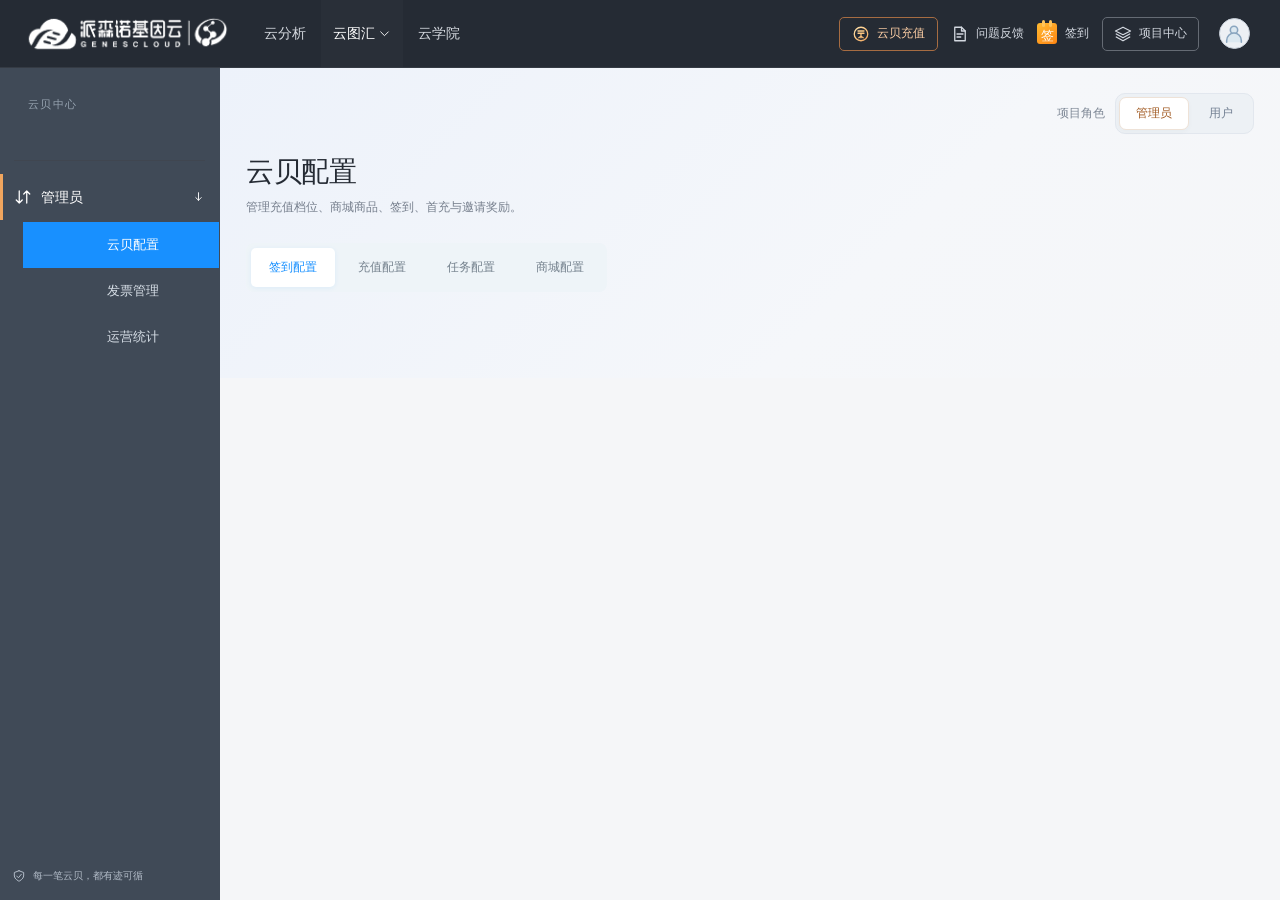
==== admin.html @ a784f413 "Fix global click runtime" ====
<!DOCTYPE html>
<html lang="zh-CN">
<head>
  <meta charset="UTF-8">
  <meta name="viewport" content="width=device-width, initial-scale=1.0">
  <meta name="theme-color" content="#404a56">
  <title>云贝中心 · 云图汇</title>
  <style>
    :root{--accent:#d96b24;--accent-dark:#b95317;--accent-soft:#fff0e2;--ink:#29333d;--muted:#7b8791;--line:#e6ebef;--bg:#f6f8fa;--gold:#c48a37;--radius:14px;font-family:"PingFang SC","Hiragino Sans GB","Microsoft YaHei",system-ui,sans-serif;color:var(--ink);font-synthesis:none;--brand:#168286;--brand-soft:#edf6f6;--success:#328365;--success-soft:#ecf7f0}
    *{box-sizing:border-box}body{margin:0;background:var(--bg);font-size:14px;line-height:1.6}button,input,select{font:inherit}button,a{-webkit-tap-highlight-color:transparent}button{cursor:pointer}button{color:inherit}button:disabled{cursor:not-allowed}a{color:inherit;text-decoration:none}button,input,select{outline-offset:4px}button:focus-visible,a:focus-visible{outline:3px solid #edab6c}h1,h2,h3,p{margin:0}button svg{flex-shrink:0}.icon{width:20px;height:20px;fill:none;stroke:currentColor;stroke-width:1.7;stroke-linecap:round;stroke-linejoin:round;flex-shrink:0}.symbols{position:absolute;width:0;height:0;overflow:hidden}.num{font-family:"Avenir Next","DIN Alternate",system-ui,sans-serif;font-variant-numeric:tabular-nums;letter-spacing:-.035em}
    .sidebar{width:218px;background:#fff;position:fixed;left:0;top:0;bottom:0;z-index:20;border-right:1px solid var(--line);display:flex;flex-direction:column;padding:27px 17px 18px}.brand{display:flex;align-items:center;gap:11px;padding:0 14px 29px}.brand-mark{width:34px;height:34px;display:grid;place-items:center;background:var(--brand);border-radius:10px;color:#fff}.brand-mark .icon{width:25px;height:25px;stroke-width:1.8}.brand-name{font-size:23px;font-weight:700;letter-spacing:1px;line-height:1.2}.brand-caption{font-family:"Avenir Next",sans-serif;font-size:9px;letter-spacing:2.5px;color:#85949c;display:block;margin-top:5px}.nav-label{font-size:11px;color:#9ca5ad;padding:9px 17px 12px;letter-spacing:1px}.nav{display:flex;flex-direction:column;gap:7px}.nav-item{display:flex;align-items:center;gap:12px;height:44px;padding:0 15px;border:0;border-radius:8px;width:100%;background:transparent;text-align:left;color:#73808a}.nav-item.active{background:#f0f3f5;color:#33424d;font-weight:650}.nav-item.active:after{content:"";width:5px;height:5px;border-radius:50%;background:#82969f;margin-left:auto}.nav-item:hover{background:#f5f7f9}.nav-divider{height:1px;background:var(--line);margin:23px 14px 17px}.side-foot{margin-top:auto}.side-promo{background:#f3f6f8;padding:18px 15px;border-radius:10px;margin-bottom:17px}.side-promo .icon{color:var(--brand);width:26px;height:26px;margin-bottom:7px}.side-promo strong{display:block;font-size:13px}.side-promo p{font-size:11px;color:var(--muted);margin:4px 0 13px}.side-promo button{width:100%;border:1px solid #dfe6eb;background:#fff;border-radius:6px;padding:6px;font-size:12px;color:#617582}.profile{display:flex;gap:10px;align-items:center;padding:9px}.avatar{display:grid;place-items:center;width:35px;height:35px;border-radius:50%;background:#edf3f5;font-size:14px;color:#66818c;font-weight:600}.profile-info{flex:1;line-height:1.5}.profile-info strong{display:block;font-weight:600;font-size:12px}.profile-info small{color:#9aa6ad;font-size:10px}.profile>.icon{width:15px;color:#9aa6ad}
    .main{margin-left:218px;min-width:0}.topbar{height:69px;background:#fff;border-bottom:1px solid var(--line);padding:0 35px;display:flex;align-items:center;justify-content:space-between;gap:15px}.breadcrumb{display:flex;align-items:center;gap:11px;color:#98a3ac;font-size:12px}.breadcrumb .icon{width:15px;height:15px}.breadcrumb strong{font-weight:500;color:#4b5e6b}.top-actions{display:flex;gap:23px;align-items:center}.top-link{display:flex;gap:6px;align-items:center;background:none;border:0;color:#7a8993;font-size:12px;padding:5px 0}.top-link .icon{width:16px;height:16px}.notice-btn{position:relative;display:grid;place-items:center;border:0;background:none;color:#8796a0;padding:3px}.notice-btn:after{content:"";width:5px;height:5px;background:#d8a35a;border-radius:50%;position:absolute;right:5px;top:3px}.mini-avatar{height:29px;width:29px}.mobile-menu{display:none}.content{max-width:1450px;margin:0 auto;padding:29px 36px 24px}.page-head{display:flex;align-items:center;justify-content:space-between;gap:20px;margin-bottom:24px}.page-head h1{font-size:26px;letter-spacing:-.7px;font-weight:650;margin-bottom:3px}.page-head p{color:var(--muted);font-size:12px}.subtle-btn{background:none;border:0;display:flex;align-items:center;gap:6px;color:#7e8e99;font-size:12px;padding:7px 0}.subtle-btn .icon{width:15px;height:15px}
    .overview{display:grid;grid-template-columns:1.64fr 1fr;gap:19px;margin-bottom:25px}.wallet{padding:24px 28px 19px;border-radius:var(--radius);background:linear-gradient(112deg,#fff3dd 0%,#ffdfb2 55%,#ffbd86 100%);position:relative;overflow:hidden;min-height:208px;border:1px solid #f4dbbf}.wallet-inner{position:relative;z-index:2}.wallet-label{display:flex;align-items:center;gap:7px;color:#a47345;font-size:12px}.wallet-label .icon{width:17px;height:17px;color:#bd843b}.wallet-label .demo-label{font-size:9px;color:#b98c5b;border:1px solid #eacaa2;padding:0 5px;border-radius:3px;margin-left:3px}.balance-row{display:flex;align-items:baseline;gap:9px;margin-top:6px;line-height:1.3}.balance-row strong{font-size:49px;font-weight:650;color:#79421f}.balance-row span{color:#a26e40;font-size:12px}.wallet-under{display:flex;align-items:center;gap:19px;margin-top:12px}.btn{border:1px solid #dfe5ea;border-radius:6px;background:#fff;padding:9px 17px;display:inline-flex;justify-content:center;align-items:center;gap:7px;line-height:1.4;font-size:12px;font-weight:500;transition:background .15s,border-color .15s,transform .15s}.btn:hover{background:#f5f8fa;border-color:#bccbd4}.btn.primary{color:#fff;background:linear-gradient(120deg,#ed923e,#de6b28);border-color:#df782e;box-shadow:0 3px 9px #dc76291a}.btn.primary:hover{background:linear-gradient(120deg,#e58531,#c95a1b);border-color:var(--accent-dark)}.btn .icon{width:14px;height:14px}.wallet-under .btn{padding:7px 14px;font-size:11px;border:1px solid #dfe5ea}.wallet-link{border:0;background:none;color:#a46e3c;font-size:11px;display:flex;align-items:center;gap:4px;padding:3px 0}.wallet-link .icon{width:12px;height:12px}.wallet-bottom{display:flex;align-items:center;gap:22px;margin-top:19px;font-size:10px;color:#ac845d}.wallet-bottom span{display:flex;gap:7px;align-items:center}.wallet-bottom b{font-size:12px;color:#8d6038;font-weight:500}.wallet-bottom .divider{height:10px;width:1px;background:#e8c49c}.wallet-art{position:absolute;right:12px;top:11px;width:245px;height:192px;pointer-events:none}.rights-card{background:#fff;border:1px solid var(--line);border-radius:var(--radius);padding:20px 23px}.panel-heading{display:flex;justify-content:space-between;align-items:center;gap:12px;margin-bottom:15px}.panel-heading h2{font-size:14px;font-weight:600}.panel-heading button{font-size:10px;color:var(--muted);border:0;background:none;display:flex;gap:3px;align-items:center}.panel-heading .icon{width:11px;height:11px}.storage-title{display:flex;align-items:center;gap:9px;margin-bottom:8px;font-size:11px;color:#748591}.storage-title>.icon{color:#7b9da9;width:17px;height:17px}.storage-title strong{font-family:"Avenir Next",system-ui,sans-serif;font-size:13px;font-weight:600;color:#4d6471;margin-left:auto}.storage-title strong span{color:#9cabb4;font-weight:400;font-size:11px}.progress{height:5px;background:#eef3f5;border-radius:3px;overflow:hidden}.progress div{height:100%;background:#85a9b8;border-radius:3px;transition:width .3s}.storage-note{font-size:10px;color:#8b9ba5;margin-top:6px}.rights-bottom{border-top:1px solid var(--line);display:flex;align-items:center;gap:9px;padding-top:13px;margin-top:15px}.rights-icon{width:30px;height:30px;border-radius:7px;background:#eff4f6;color:#7294a3;display:grid;place-items:center}.rights-icon .icon{width:17px;height:17px}.rights-bottom strong{font-size:11px;font-weight:500;display:block}.rights-bottom small{color:#8599a3;font-size:9px;display:block}.tag{display:inline-flex;align-items:center;gap:4px;color:var(--success);font-size:10px;border-radius:4px;background:var(--success-soft);padding:3px 7px;white-space:nowrap}.rights-bottom .tag{margin-left:auto;background:var(--success-soft);color:var(--success)}
    .tabs{display:flex;gap:32px;border-bottom:1px solid #e0e7ec;align-items:center;margin-bottom:22px}.tab{position:relative;display:flex;align-items:center;gap:7px;background:none;border:0;padding:0 1px 14px;font-size:14px;color:#7b8b97;white-space:nowrap}.tab.active{color:#357a8c;font-weight:600}.tab.active:after{content:"";position:absolute;bottom:-1px;height:3px;border-radius:2px;background:#357a8c;left:0;right:0}.tab-count{border-radius:4px;background:#eaf0f3;color:#8599a5;padding:0 5px;font-size:9px}.tab.active .tab-count{background:#e8f2f6;color:#357a8c}.tab-aside{margin-left:auto;font-size:10px;color:#95a4ad;display:flex;align-items:center;gap:5px;padding-bottom:14px;white-space:nowrap}.tab-aside .icon{width:12px;height:12px}.page-panel[hidden]{display:none}.toolbar{display:flex;justify-content:space-between;gap:16px;align-items:center;margin-bottom:19px}.categories{display:flex;gap:7px;flex-wrap:wrap}.category{border:1px solid transparent;border-radius:5px;background:none;padding:5px 12px;color:#7c8c96;font-size:11px;white-space:nowrap}.category.active{background:#eaf1f5;color:#557585;font-weight:600}.category:hover{background:#f0f4f7}.search{position:relative;display:flex;align-items:center}.search .icon{position:absolute;left:10px;width:14px;height:14px;color:#9caab3}.search input{width:192px;background:#fff;border:1px solid var(--line);border-radius:6px;padding:7px 10px 7px 32px;font-size:11px;color:var(--ink);outline-color:#9bbbc9}.search input::placeholder{color:#a6b3bc}.shop-heading{display:flex;align-items:center;gap:9px;margin-bottom:15px}.shop-heading h2{font-size:15px;font-weight:600}.shop-heading span{font-size:10px;color:#97a5ad}.shop-heading .sort{margin-left:auto;border:0;background:none;color:#8b9da8;display:flex;align-items:center;gap:5px;font-size:10px;padding:3px 0}.sort .icon{width:13px;height:13px}.product-grid{display:grid;grid-template-columns:repeat(3,minmax(0,1fr));gap:18px}.product-card{border:1px solid #e1e8ed;background:#fff;border-radius:11px;overflow:hidden;transition:border-color .2s,box-shadow .2s,transform .2s}.product-card:hover{border-color:#c6d5de;box-shadow:0 9px 24px #35516b0d;transform:translateY(-3px)}.product-art{height:128px;position:relative;overflow:hidden;display:grid;place-items:center}.product-art>svg{width:100%;height:100%}.product-badge{position:absolute;top:11px;left:13px;font-size:9px;background:#ffffffd9;padding:2px 7px;border-radius:4px;color:#819890;z-index:1;backdrop-filter:blur(5px)}.product-badge.gold{color:#b7802f;background:#fff8e9}.product-body{padding:16px 18px 17px}.product-body h3{font-size:14px;font-weight:600;letter-spacing:.1px;display:flex;align-items:center;gap:6px}.product-body h3 small{font-size:8px;font-weight:500;background:#f0edf8;color:#8e7ba9;padding:1px 4px;border-radius:3px}.product-desc{font-size:11px;color:#80909b;margin-top:5px;white-space:nowrap}.product-meta{display:flex;gap:7px;align-items:center;font-size:9px;color:#91a0aa;margin-top:12px}.product-meta .icon{width:11px;height:11px}.product-meta i{height:9px;width:1px;background:#e2e8ed;margin:0 2px}.product-footer{display:flex;align-items:center;justify-content:space-between;border-top:1px solid #edf1f4;margin-top:14px;padding-top:13px;gap:7px}.price{display:flex;align-items:baseline;gap:5px;color:#3b5363}.price strong{font-size:23px;font-weight:600;line-height:1}.price span{font-size:10px}.exchange-btn{color:#4d7184;background:#f1f6f9;border:1px solid #dee8ee;border-radius:5px;padding:6px 12px;font-size:11px;white-space:nowrap}.exchange-btn:hover{background:linear-gradient(120deg,#ed923e,#de6b28);color:#fff;border-color:var(--accent)}.exchange-btn:disabled{color:#a2afb8;background:#f3f5f7;border-color:#e4e9ee}.no-results{text-align:center;border:1px dashed #d8e3eb;background:#fff;border-radius:12px;padding:45px;color:#8195a3;grid-column:1/-1;font-size:13px}.no-results .icon{width:36px;height:36px;margin-bottom:8px;color:#a3bac7}.no-results p{font-size:11px;margin-top:4px}
    .bundle{display:flex;align-items:center;gap:17px;background:#f0f4f7;border:1px solid #e0e8ef;border-radius:10px;padding:17px 21px;margin-top:20px}.bundle-icon{background:#f8fafc;border:1px solid #dbe5ee;display:grid;place-items:center;width:42px;height:42px;border-radius:10px;color:#8ca2b6;flex-shrink:0}.bundle-icon .icon{width:24px;height:24px}.bundle-copy{flex:1}.bundle h3{font-size:12px;font-weight:600;color:#557083}.bundle p{font-size:10px;color:#889bab;margin-top:4px}.bundle-cost{font-size:19px;color:#526d81;font-weight:600;white-space:nowrap}.bundle-cost small{font-size:10px;font-weight:400;margin-left:4px}.bundle .btn{background:#fff;border-color:#d8e3eb;color:#648196;font-size:10px;padding:7px 12px;border:1px solid #dfe5ea}.footer{display:flex;align-items:center;justify-content:center;gap:18px;font-size:9px;color:#9daab3;padding-top:24px}.footer span{display:flex;align-items:center;gap:4px}.footer .icon{width:11px;height:11px}.footer button{border:0;background:none;font-size:9px;color:#92a3ae;padding:0}.footer i{height:8px;width:1px;background:#dce5eb}
    .list-card{border:1px solid var(--line);background:#fff;border-radius:11px;overflow:hidden}.list-head{padding:19px 21px;display:flex;align-items:center;gap:12px;border-bottom:1px solid var(--line)}.list-head h2{font-size:14px;font-weight:600}.list-head small{color:#8da0ac;font-size:11px}.list-head .btn{margin-left:auto;padding:6px 11px;font-size:11px;border:1px solid #dfe5ea}.list-tools{display:flex;justify-content:space-between;align-items:center;gap:12px;margin-bottom:18px}.select{appearance:auto;border:1px solid var(--line);border-radius:6px;padding:7px 27px 7px 11px;background:#fff;color:#728b9b;font-size:12px}.table-wrap{overflow-x:auto}table{border-collapse:collapse;width:100%;font-size:12px;white-space:nowrap}th{text-align:left;background:#f8fafc;color:#8b9eab;font-weight:400;font-size:11px;padding:12px 20px}td{padding:18px 20px;border-top:1px solid #eef2f5;color:#758a9b}.order-cell{display:flex;align-items:center;gap:11px}.order-mini{width:37px;height:37px;border-radius:8px;background:#f0f5f8;color:#7b99ae;display:grid;place-items:center}.order-mini .icon{width:21px;height:21px}.order-name{font-size:12px;font-weight:500;color:#465e70}.order-id{font-size:9px;color:#9cabb8;margin-top:3px;font-family:system-ui,sans-serif;letter-spacing:.2px}.table-action{border:0;background:none;color:#3e7f9b;font-size:11px;padding:4px 0;margin-right:13px}.table-action:last-child{margin-right:0}.table-action:hover{text-decoration:underline}.table-action:disabled{color:#a6b4be;cursor:default;text-decoration:none}.subtext{display:block;font-size:10px;color:#98a9b6;margin-top:4px}.tag.pending{background:#fff6e6;color:#b79146}.positive{color:#4c9276}.negative{color:#b0835f}.pagination{display:flex;justify-content:space-between;align-items:center;padding:15px 20px;border-top:1px solid var(--line);font-size:10px;color:#9aabb8}.page-number{display:grid;place-items:center;width:25px;height:25px;background:#edf3f7;color:#62849c;border-radius:4px}.info-line{display:flex;align-items:flex-start;gap:7px;color:#8b9ba7;font-size:11px;margin-top:16px}.info-line .icon{width:14px;height:14px;margin-top:2px}.invoice-banner{display:flex;gap:14px;align-items:center;background:#f0f5fa;border:1px solid #e0e9f2;border-radius:10px;padding:19px 22px;margin-bottom:20px}.invoice-banner>.icon{height:31px;width:31px;color:#789ab5}.invoice-banner h2{font-size:14px;font-weight:600}.invoice-banner p{font-size:11px;color:#849bb0;margin-top:3px}.invoice-banner .btn{margin-left:auto;flex-shrink:0;border:1px solid #dfe5ea}.check-cell{width:20px;padding-right:0}input[type="checkbox"]{accent-color:#3f8798;width:14px;height:14px;vertical-align:middle}.invoice-summary{display:flex;align-items:center;gap:13px;border-top:1px solid var(--line);background:#fbfcfd;padding:16px 20px;font-size:11px;color:#8499ab}.invoice-summary b{color:#405c74;font-size:21px;font-weight:600}.invoice-summary .btn{margin-left:auto;border:1px solid #dfe5ea}.btn:disabled{background:#f1f4f6!important;border-color:#e1e7eb!important;color:#a0acb4!important}.records-summary{display:grid;grid-template-columns:repeat(3,1fr);gap:17px;margin-bottom:20px}.record-stat{padding:18px 22px;border:1px solid var(--line);border-radius:10px;background:#fff}.record-stat span{font-size:11px;color:#879cae}.record-stat strong{display:block;font-size:26px;font-weight:600;color:#4e6b82;margin-top:5px}
    .overlay{position:fixed;inset:0;z-index:100;background:#24374755;backdrop-filter:blur(4px);display:flex;align-items:center;justify-content:center;padding:20px}.overlay[hidden]{display:none}.modal{width:490px;max-width:100%;max-height:calc(100dvh - 40px);overflow-y:auto;background:#fff;border-radius:16px;box-shadow:0 22px 90px #1c334833;animation:rise .18s ease-out}.modal-top{padding:23px 25px 0;display:flex;justify-content:space-between;align-items:center;gap:12px}.modal-top h2{font-size:18px;font-weight:600}.close-btn{display:grid;place-items:center;width:27px;height:27px;border-radius:6px;border:0;background:#f2f5f7;color:#8c9eab}.close-btn .icon{width:17px;height:17px}.modal-content{padding:20px 25px 24px}.modal-intro{font-size:12px;color:#8296a7;margin-bottom:18px}.exchange-preview{background:#f4f7fa;border:1px solid #e5ecf2;border-radius:9px;padding:17px;display:flex;gap:13px;align-items:center;margin-bottom:17px}.exchange-preview>.icon{width:31px;height:31px;color:#799cb6}.exchange-preview h3{font-size:14px;font-weight:600}.exchange-preview p{font-size:11px;color:#8ca1b2;margin-top:5px}.detail-line{display:flex;justify-content:space-between;align-items:center;padding:9px 0;gap:15px;font-size:12px;color:#8298aa}.detail-line strong{font-size:13px;color:#4f6a81;font-weight:500;text-align:right}.detail-line .price{font-size:22px;font-weight:600;color:#3b5363}.detail-line.total{border-top:1px solid var(--line);margin-top:8px;padding-top:15px}.modal-note{display:flex;align-items:flex-start;gap:7px;border-radius:7px;padding:11px 12px;background:#fff8eb;color:#a16f29;font-size:10px;margin-top:15px;line-height:1.8;border:1px solid #f2dfbc}.modal-note .icon{width:14px;height:14px;margin-top:2px}.modal-actions{display:flex;justify-content:flex-end;gap:10px;margin-top:24px}.modal-actions .btn{min-width:88px;border:1px solid #dfe5ea}.modal-error{font-size:11px;color:#c24e4e;background:#fff2f0;padding:9px 12px;border-radius:6px;margin-top:14px}.modal-error[hidden]{display:none}.success-icon{display:grid;place-items:center;width:58px;height:58px;border-radius:50%;background:var(--success-soft);margin:4px auto 15px;color:var(--success)}.success-icon .icon{width:29px;height:29px;stroke-width:2}.success-title{text-align:center;font-size:21px!important;font-weight:600}.success-desc{text-align:center;color:#8aa0b0;font-size:12px;margin-top:8px;margin-bottom:23px}.modal-links{display:flex;gap:9px;justify-content:center}.field{display:flex;flex-direction:column;gap:7px;margin-bottom:16px}.field label{font-size:12px;color:#526777}.field label span{color:#df883d}.field input,.field select{padding:10px 12px;border:1px solid #dbe3e9;border-radius:6px;background:#fff;font-size:12px;color:#3a5264;width:100%;outline-color:#8caebf}.field input::placeholder{color:#aab8c3}.field small{font-size:10px;color:#90a0ae}.radio-group{display:flex;gap:11px;margin-bottom:18px}.radio-btn{background:#fff;border:1px solid #dce5ec;border-radius:6px;flex:1;padding:9px;text-align:center;font-size:12px;color:#839bab}.radio-btn.selected{background:#eef5f9;border-color:#9cbccd;color:#4e7d97}.form-row{display:grid;grid-template-columns:1fr 1fr;gap:15px}.rule{margin-bottom:18px}.rule h3{font-size:13px;font-weight:600;margin-bottom:5px}.rule p{font-size:12px;color:#8097a8;line-height:1.9}.rule:last-child{margin-bottom:0}.toast{position:fixed;top:23px;left:calc(50% + 95px);transform:translateX(-50%);z-index:200;display:flex;align-items:center;gap:8px;color:var(--success);background:#fff;border:1px solid #d3e9db;box-shadow:0 7px 26px #274f3916;border-radius:8px;padding:11px 20px;font-size:12px;max-width:calc(100vw - 30px)}.toast[hidden]{display:none}.toast .icon{width:17px;height:17px;flex-shrink:0}.privacy-note{font-size:10px;color:#96a6b5;line-height:1.8;margin-top:12px}.modal-body-open{overflow:hidden}@keyframes rise{from{opacity:0;transform:translateY(8px)}to{opacity:1;transform:translateY(0)}}
    @media(min-width:1550px){.content{padding-top:35px}.overview{margin-bottom:30px}.wallet{min-height:222px;padding:27px 32px}.wallet-art{right:30px;top:17px}.product-art{height:145px}.product-body{padding:20px 22px}.product-desc{margin-top:7px;color:#80909b}.product-meta{margin-top:16px;color:#91a0aa}.product-footer{margin-top:17px;padding-top:16px;border-top:1px solid #edf1f4}.product-grid{gap:22px}.rights-card{padding:24px 26px}.rights-bottom{margin-top:20px;padding-top:18px}}
    @media(max-width:1180px){.sidebar{width:190px;padding-left:12px;padding-right:12px}.brand{padding-left:11px;gap:8px}.brand-name{font-size:21px}.main{margin-left:190px}.content{padding:25px}.topbar{padding:0 25px}.wallet-art{width:195px;right:-5px;opacity:.75}.wallet{padding-left:23px}.wallet-bottom{gap:11px}.overview{grid-template-columns:1.45fr 1fr;gap:15px}.product-body{padding:14px}.product-desc{font-size:10px;color:#80909b}.product-grid{gap:13px}.product-footer{gap:5px;border-top:1px solid #edf1f4}.exchange-btn{padding:6px 9px;color:#4d7184;background:#f1f6f9;border:1px solid #dee8ee}.tab-aside{display:none;color:#95a4ad}.categories{gap:2px}.category{padding:5px 9px;color:#7c8c96}.search input{width:165px;outline-color:#9bbbc9}.rights-card{padding:20px}.toast{left:calc(50% + 90px);color:var(--success);border:1px solid #d3e9db;box-shadow:0 7px 26px #274f3916}}
    @media(max-width:960px){.sidebar{width:76px;padding:26px 10px 15px}.brand{padding:0 10px 29px}.brand>div:last-child,.nav-label,.nav-item span,.nav-item.active:after,.nav-divider,.side-promo,.profile-info,.profile>.icon{display:none;color:#9aa6ad}.nav{gap:12px}.nav-item{justify-content:center;padding:0;color:#73808a}.nav-item .icon{width:22px;height:22px}.profile{justify-content:center;padding:5px}.main{margin-left:76px}.overview{grid-template-columns:1.35fr 1fr}.wallet-art{width:185px;right:-30px;opacity:.6}.wallet-bottom{font-size:9px}.wallet-bottom b{font-size:11px}.top-actions{gap:17px}.product-grid{gap:13px}.product-body h3{font-size:13px}.product-desc{white-space:normal;min-height:32px;line-height:1.7;color:#80909b}.product-art{height:115px}.product-meta{font-size:8px;gap:4px;color:#91a0aa}.exchange-btn{font-size:10px;padding:6px 8px;color:#4d7184;background:#f1f6f9;border:1px solid #dee8ee}.price strong{font-size:21px}.bundle{gap:12px;padding:15px;background:#f0f4f7;border:1px solid #e0e8ef}.bundle-cost{font-size:17px;color:#526d81}.toast{left:calc(50% + 35px);color:var(--success);border:1px solid #d3e9db;box-shadow:0 7px 26px #274f3916}}
    @media(max-width:760px){.content{padding:22px 20px}.topbar{height:59px;padding:0 20px}.top-actions .top-link{display:none;color:#7a8993}.page-head h1{font-size:23px}.page-head{margin-bottom:19px}.overview{grid-template-columns:1fr}.wallet{min-height:206px}.wallet-art{right:5px;opacity:1;width:245px}.rights-card{display:none}.product-grid{grid-template-columns:repeat(2,minmax(0,1fr));gap:14px}.product-body{padding:15px}.product-desc{font-size:10px;min-height:auto;color:#80909b}.product-art{height:119px}.product-meta{font-size:9px;gap:6px;color:#91a0aa}.exchange-btn{font-size:11px;color:#4d7184;background:#f1f6f9;border:1px solid #dee8ee}.tabs{gap:23px;margin-bottom:18px;border-bottom:1px solid #e0e7ec}.tab{font-size:12px;padding-bottom:12px;color:#7b8b97}.toolbar{flex-wrap:wrap;gap:13px}.categories{order:1;flex-basis:100%;gap:5px}.search{margin-left:auto}.search input{width:177px;outline-color:#9bbbc9}.toolbar .search{display:none}.category{font-size:10px;padding:5px 10px;color:#7c8c96}.bundle-copy p{max-width:230px}.bundle-cost{display:none;color:#526d81}.bundle .btn{font-size:10px;border:1px solid #dfe5ea;background:#fff;border-color:#d8e3eb;color:#648196}.footer{gap:9px;font-size:8px;color:#9daab3}.record-stat{padding:15px}.record-stat strong{font-size:22px;color:#4e6b82}.list-head{padding:17px}.invoice-banner{padding:17px;background:#f0f5fa;border:1px solid #e0e9f2}.invoice-banner p{max-width:290px;color:#849bb0}.invoice-banner .btn{font-size:10px;padding:7px;border:1px solid #dfe5ea}.list-tools{flex-wrap:wrap}.table-wrap table{min-width:640px}}
    @media(max-width:520px){.sidebar{display:none}.main{margin-left:0}.mobile-menu{display:grid}.topbar{height:54px;padding:0 17px}.breadcrumb{gap:8px;font-size:11px;color:#98a3ac}.top-actions{gap:13px}.content{padding:22px 16px}.page-head h1{font-size:24px}.page-head p{font-size:11px}.subtle-btn{font-size:10px;color:#7e8e99}.overview{margin-bottom:23px}.wallet{padding:22px 23px 18px;min-height:205px}.wallet-art{width:195px;right:-13px;top:25px}.balance-row strong{font-size:47px}.wallet-bottom{font-size:9px;gap:17px}.wallet-bottom b{font-size:11px}.tabs{gap:24px;overflow-x:auto;border-bottom:1px solid #e0e7ec}.tab{font-size:12px;flex-shrink:0;color:#7b8b97}.tab-count{font-size:8px;background:#eaf0f3;color:#8599a5}.category{padding:5px 9px;color:#7c8c96}.categories{gap:3px}.toolbar{margin-bottom:17px}.shop-heading h2{font-size:14px}.shop-heading span{font-size:9px;color:#97a5ad}.product-grid{gap:11px}.product-art{height:103px}.product-badge{top:8px;left:9px;font-size:8px;padding:1px 5px;color:#819890}.product-body{padding:12px}.product-body h3{font-size:12px}.product-body h3 small{display:none;background:#f0edf8;color:#8e7ba9}.product-desc{font-size:9px;min-height:31px;line-height:1.7;margin-top:5px;color:#80909b}.product-meta{font-size:8px;gap:4px;margin-top:10px;color:#91a0aa}.product-meta .icon{width:10px;height:10px}.product-footer{flex-wrap:wrap;padding-top:11px;margin-top:11px;gap:10px;border-top:1px solid #edf1f4}.price strong{font-size:22px}.price span{font-size:9px}.exchange-btn{font-size:10px;padding:5px 8px;width:100%;color:#4d7184;background:#f1f6f9;border:1px solid #dee8ee}.bundle{padding:14px;gap:10px;flex-wrap:wrap;background:#f0f4f7;border:1px solid #e0e8ef}.bundle-icon{width:34px;height:34px;border-radius:8px;background:#f8fafc;border:1px solid #dbe5ee;color:#8ca2b6}.bundle-icon .icon{width:20px;height:20px}.bundle h3{font-size:11px;color:#557083}.bundle p{font-size:9px;color:#889bab}.bundle .btn{margin-left:auto;padding:6px 9px;border:1px solid #dfe5ea;background:#fff;border-color:#d8e3eb;color:#648196}.bundle-copy{min-width:180px}.bundle .btn{display:none;border:1px solid #dfe5ea;background:#fff;border-color:#d8e3eb;color:#648196}.footer{flex-wrap:wrap;gap:10px;line-height:1.2;padding:22px 0 5px;color:#9daab3}.footer span:first-child{flex-basis:100%;justify-content:center}.toast{left:50%;top:14px;min-width:230px;font-size:11px;color:var(--success);border:1px solid #d3e9db;box-shadow:0 7px 26px #274f3916}.records-summary{gap:8px}.record-stat{padding:13px 11px}.record-stat span{font-size:9px;color:#879cae}.record-stat strong{font-size:22px;color:#4e6b82}.list-head h2{font-size:13px}.list-head small{font-size:9px;color:#8da0ac}.list-head{padding:15px 13px;gap:7px}.list-head .btn{padding:5px 8px;font-size:9px;border:1px solid #dfe5ea}.info-line{font-size:10px;color:#8b9ba7}.invoice-banner{gap:10px;padding:15px;background:#f0f5fa;border:1px solid #e0e9f2}.invoice-banner>.icon{width:25px;color:#789ab5}.invoice-banner h2{font-size:12px}.invoice-banner p{font-size:9px;color:#849bb0}.invoice-banner .btn{display:none;border:1px solid #dfe5ea}.invoice-summary{gap:8px;font-size:10px;padding:14px 12px;background:#fbfcfd;color:#8499ab}.invoice-summary b{font-size:19px;color:#405c74}.invoice-summary .btn{padding:7px 10px;font-size:11px;border:1px solid #dfe5ea}.overlay{padding:13px;background:#24374755}.modal{max-height:calc(100dvh - 26px);box-shadow:0 22px 90px #1c334833}.modal-content{padding:18px 20px 22px}.modal-top{padding:21px 20px 0}.form-row{gap:10px}.modal-note{font-size:9px;background:#fff8eb;color:#a16f29;border:1px solid #f2dfbc}.list-tools .search input{width:155px;outline-color:#9bbbc9}}
    .checkin-bonus{font-family:"Avenir Next",system-ui,sans-serif;font-size:10px;font-weight:600;background:#ffffff30;border:1px solid #ffffff40;line-height:1.3;padding:1px 5px;border-radius:4px;margin-left:3px}.wallet-under .btn:disabled{background:#f1f4f6!important;border-color:#e1e7eb!important;color:#a0acb4!important;box-shadow:none}.wallet-checkin-hint{font-size:10px}
    [hidden]{display:none!important}
    @media(prefers-reduced-motion:reduce){*,*:before,*:after{animation:none!important;transition:none!important;scroll-behavior:auto!important}}
  
    .tag.neutral{background:#f0f3f5;color:#8b9ba8}.record-stat strong.positive{color:var(--success)}.wallet-week-link{border:0;background:none;display:flex;align-items:center;gap:4px;padding:0;font-size:10px;color:#a77849;text-align:left}.wallet-week-link .icon{width:11px;height:11px}.wallet-week-link:hover{text-decoration:underline}.wallet-under .btn.is-signed{background:#fff4e4!important;border-color:#e9ceac!important;color:#ab8051!important;box-shadow:none}
    .modal.checkin-modal{width:810px}.checkin-modal .modal-top{padding:26px 30px 0}.checkin-modal .modal-content{padding:18px 30px 28px}.checkin-intro{display:flex;justify-content:space-between;gap:12px;align-items:center;margin-bottom:20px}.checkin-intro p{font-size:12px;color:#8192a0}.checkin-period{font-size:10px;color:#8297a6;background:#f3f6f8;border-radius:20px;padding:4px 10px;white-space:nowrap}.checkin-summary{display:grid;grid-template-columns:1.2fr 1fr 1fr;gap:12px;margin-bottom:25px}.checkin-stat{background:#f7f9fb;border:1px solid #edf1f5;border-radius:10px;padding:16px 18px}.checkin-stat>span{display:block;font-size:11px;color:#8496a5}.checkin-stat strong{font-size:27px;font-weight:600;color:#3a5163;display:flex;align-items:baseline;gap:5px;margin-top:5px;line-height:1.3}.checkin-stat small{font-size:11px;font-weight:400;color:#94a4b0;letter-spacing:0;white-space:nowrap}.checkin-stat.reward strong{color:#de8132}.checkin-stat.reward{background:#fffbf3;border-color:#f5e9d4}.checkin-track-head{display:flex;justify-content:space-between;align-items:center;gap:8px;margin-bottom:14px}.checkin-track-head strong{font-size:12px;font-weight:500;color:#5a7181}.checkin-track-head>span{font-size:10px;color:#9aa7b1}.checkin-days{display:grid;grid-template-columns:repeat(5,minmax(0,1fr));gap:9px;margin-bottom:23px}.checkin-day{text-align:center;padding:13px 2px 10px;position:relative;border-radius:11px;background:#fafbfc;border:1px solid #edf1f4}.checkin-day .day-amount{display:block;color:#8c9baa;font-size:17px;font-weight:600;margin-bottom:7px;line-height:1.2}.checkin-day .day-label{display:block;font-size:10px;color:#8194a2;margin-top:7px}.checkin-day .day-state{display:block;min-height:16px;font-size:9px;color:#a3afba;margin-top:3px}.checkin-day .day-coin{width:45px;height:45px;margin:0 auto;border-radius:50%;display:grid;place-items:center;background:linear-gradient(140deg,#fff8de,#f7db99);border:2px solid #fae3a7;box-shadow:inset 0 0 0 3px #fff0c2;color:#c79d45}.day-coin .icon{width:24px;height:24px;stroke-width:1.6}.checkin-day.milestone .day-amount{color:#d98b37}.checkin-day.current{border-color:#efbd79;background:#fff8ed;box-shadow:0 3px 9px #c98c3e0c}.checkin-day.current .day-state{color:#c58a3a}.checkin-day.current .day-amount{color:#d97e26}.checkin-day.done{background:#f8faf9;border-color:#e4ece7}.checkin-day.done .day-coin{background:#f2f4ee;border-color:#e2e6d7;box-shadow:inset 0 0 0 3px #f9faf4;color:#8eac91}.checkin-day.done .day-amount{color:#a2b3a7}.checkin-day.done .day-state{color:#679979}.checkin-day.done .day-label{color:#8a9e91}.checkin-success{display:flex;align-items:center;gap:9px;padding:11px 14px;background:#eff8f2;border:1px solid #dbebdf;border-radius:8px;color:#4b8761;font-size:12px;margin-bottom:18px}.checkin-success .icon{width:17px;height:17px}.checkin-success strong{font-weight:600}.checkin-bottom{display:flex;align-items:center;gap:22px;margin-bottom:18px}.checkin-progress{flex:1}.checkin-progress-label{display:flex;justify-content:space-between;gap:9px;font-size:10px;color:#8b9eaa;margin-bottom:7px}.checkin-progress-label strong{color:#5f7d8d;font-weight:500}.checkin-progress .progress{height:5px}.checkin-progress .progress>div{background:#9bb5c3}.checkin-bottom .btn{min-width:170px;padding:11px 16px}.checkin-rules{border-top:1px solid #edf1f4;padding-top:15px;display:flex;gap:8px;align-items:flex-start;font-size:10px;color:#94a4b0;line-height:1.9}.checkin-rules>.icon{width:14px;height:14px;margin-top:2px;color:#b5c1ca}.checkin-rules b{color:#738a9b;font-weight:500}.checkin-milestone-note{font-size:9px;color:#bb914d;margin-top:5px}
    @media(max-width:620px){.checkin-modal .modal-top{padding:22px 20px 0}.checkin-modal .modal-content{padding:16px 17px 22px}.checkin-intro{gap:6px;align-items:flex-start}.checkin-intro p{font-size:11px;max-width:180px}.checkin-period{font-size:9px;padding:4px 7px}.checkin-summary{gap:8px;margin-bottom:20px}.checkin-stat{padding:12px 10px}.checkin-stat>span{font-size:9px}.checkin-stat strong{font-size:23px}.checkin-stat small{font-size:9px}.checkin-stat:last-child small{display:none}.checkin-days{gap:4px;margin-bottom:19px}.checkin-day{padding:11px 0 8px;border-radius:7px}.checkin-day .day-amount{font-size:14px;margin-bottom:8px}.checkin-day .day-coin{width:31px;height:31px;border-width:1px;box-shadow:inset 0 0 0 2px #fff0c2}.day-coin .icon{width:18px;height:18px}.checkin-day .day-label{font-size:8px}.checkin-day .day-state{font-size:7px}.checkin-track-head strong{font-size:11px}.checkin-track-head>span{font-size:9px}.checkin-bottom{flex-direction:column;gap:14px;align-items:stretch}.checkin-progress-label{font-size:10px}.checkin-bottom .btn{width:100%}.checkin-rules{font-size:9px}.checkin-success{font-size:11px;padding:10px}.wallet-week-link{font-size:9px}}

    /* Readable controls, clear outcomes and complete mobile flows. */
    :root{--muted:#617381}
    .nav-label{color:#72818c}.nav-item{color:#5b6d7a}.brand-caption{color:#667e8b}.profile-info small{font-size:11px;color:#687e8b}
    .notice-btn:after{display:none}.top-link,.breadcrumb{font-size:12px;color:#617583}.subtle-btn{font-size:12px;color:#617583;min-height:40px}
    .page-head p{font-size:13px}.btn{font-size:13px;min-height:40px}.btn .icon{width:16px;height:16px}.close-btn{width:40px;height:40px}
    .wallet{min-height:246px}.wallet-label{color:#85592e;font-size:13px}.wallet-label .demo-label{font-size:10px;color:#88623c}.wallet-under .btn{min-height:40px;font-size:12px}.wallet-link{font-size:12px;min-height:40px;color:#855c35}
    .wallet-bottom{font-size:11px;color:#855d39;flex-wrap:wrap;gap:10px 18px}.wallet-bottom b{font-size:13px;color:#704624}.wallet-week-link{font-size:12px;color:#80562f;min-height:32px}.wallet-week-link .icon{width:14px;height:14px}.wallet-under .btn.is-signed{color:#735233!important}
    .wallet-art{top:14px;right:7px}.rights-card{padding:22px}.panel-heading h2{font-size:15px}.panel-heading button{font-size:12px;min-height:36px;color:#5e7583}.storage-title{font-size:13px;color:#5a707e}.storage-title strong{font-size:15px}.storage-title strong span{color:#647987;font-size:12px}.storage-note{font-size:12px;color:#617886}.rights-bottom strong{font-size:13px}.rights-bottom small{font-size:11px;color:#617886}.tag{font-size:11px}.tag.neutral{color:#617381}.rights-bottom{margin-top:18px}.rights-demo{font-size:11px;color:#6c7e89;margin-top:8px}
    .tabs{gap:30px;position:sticky;top:0;z-index:12;background:var(--bg);padding-top:10px}.tab{font-size:14px;color:#5e7381;min-height:44px}.tab-count{font-size:10px;color:#5e7381}.tab-aside{font-size:11px;color:#617886}
    .category{font-size:12px;color:#5b7180;min-height:36px}.search input{font-size:13px;min-height:40px;width:218px;color:#3a5264}.search input::placeholder{color:#748593}.shop-heading{flex-wrap:wrap;gap:8px}.shop-heading h2{font-size:16px}.shop-heading>span{font-size:12px;color:#617886}.shop-heading .sort{font-size:12px;padding:8px 26px 8px 10px;min-height:40px;background:#fff;border:1px solid var(--line);border-radius:6px;color:#526b7b;max-width:165px}
    .product-body h3{font-size:15px;line-height:1.5;min-height:23px}.product-desc{font-size:12px;white-space:normal;color:#617583;line-height:1.7;min-height:41px}.product-meta{font-size:11px;color:#627987;flex-wrap:wrap;gap:5px}.product-meta .icon{width:13px;height:13px}.product-badge{font-size:10px;color:#536e65}.product-body h3 small{font-size:10px}.price span{font-size:12px}.exchange-btn{min-height:40px;font-size:12px;padding:8px 13px}.exchange-btn.needs-more{color:#8b622e;background:#fff8ed;border-color:#ead8bb}.exchange-btn.needs-more:hover{background:#fff0d9;color:#79501e}.mobile-art{display:none}
    .bundle h3{font-size:14px;color:#465f70}.bundle p{font-size:12px;color:#617583}.bundle-cost small{font-size:12px}.bundle .btn{font-size:12px}.footer,.footer button{font-size:11px;color:#647a88}.footer{line-height:1.6}.footer button{min-height:32px}
    table{font-size:13px}th{font-size:12px;color:#627887}td{color:#536d7e}.order-name{font-size:13px}.order-id{font-size:11px;color:#6a7e8d;overflow-wrap:anywhere}.table-action{font-size:12px;min-height:36px;color:#2e6f86}.subtext{font-size:11px;color:#637c8d}.list-head small{font-size:12px;color:#637c8d}.list-head .btn{font-size:12px;min-height:36px}.list-head h2{font-size:15px}.info-line,.pagination{font-size:12px;color:#617886}.page-number{display:none}.record-stat span{font-size:12px;color:#617886}.invoice-banner p{font-size:12px;color:#617886}.invoice-summary{font-size:13px;color:#5c7485}.invoice-summary .btn{min-height:42px}.tag.pending{color:#916820}.positive{color:#287451}.negative{color:#8e6140}.select-all-mobile{display:none}
    .modal-intro,.success-desc{font-size:13px;color:#617583}.exchange-preview p{font-size:12px;color:#617583}.exchange-preview{align-items:flex-start}.exchange-preview>.icon{margin-top:4px}.exchange-preview h3{font-size:15px}.exchange-preview .outcome{color:#3f6676;font-size:12px;margin-top:8px}.exchange-preview .scope{font-size:12px;margin-top:8px;color:#617583}.detail-line{font-size:13px;color:#617583;align-items:flex-start}.detail-line strong{font-size:13px;color:#3e596d;overflow-wrap:anywhere;min-width:0}.detail-line>span{flex-shrink:0}.modal-note{font-size:12px}.modal-error{font-size:12px}.rule p,.privacy-note{font-size:13px;color:#617583}.field label{font-size:13px}.field input,.field select{font-size:14px;min-height:44px}.field small{font-size:12px;color:#617583}.radio-btn{font-size:13px;min-height:42px}.field input[aria-invalid=true]{border-color:#bd504a;background:#fffafa}.field-error{font-size:12px;color:#b4443d;line-height:1.5}.draft-hint{font-size:12px;color:#657c8b;margin-top:12px}.shortfall{color:#925e20;font-weight:500}
    .checkin-intro p{font-size:13px;color:#617583}.checkin-period{font-size:12px;color:#526d7c}.checkin-stat>span{font-size:12px;color:#617583}.checkin-stat small{font-size:12px;color:#617583}.checkin-track-head strong{font-size:13px}.checkin-track-head>span{font-size:12px;color:#617583}.checkin-day .day-label{font-size:12px;color:#526f80}.checkin-day .day-state{font-size:10px;color:#617583;min-height:18px}.checkin-day .day-amount{color:#5d7586}.checkin-day.done .day-amount{color:#4e7b60}.checkin-day.done .day-label,.checkin-day.done .day-state{color:#477855}.checkin-progress-label,.checkin-rules{font-size:12px;color:#617583}.checkin-rules b{color:#4e697b}.checkin-next{font-size:12px;color:#617583;margin:-4px 0 18px}.checkin-next b{color:#9c6127;font-weight:500}
    @media(max-width:1180px){.product-grid{grid-template-columns:repeat(2,minmax(0,1fr))}.overview{grid-template-columns:1.3fr 1fr}.wallet-art{width:170px;right:-6px;opacity:.55}.wallet-bottom{gap:8px 12px}.wallet-bottom .divider:last-of-type{display:none}.wallet-week-link{flex-basis:100%}.toolbar{flex-wrap:wrap}.search input{width:200px}.rights-card{padding:18px}}
    @media(max-width:760px){.overview{grid-template-columns:1fr;gap:12px}.rights-card{display:block;padding:15px 18px}.rights-card .panel-heading{margin-bottom:9px}.rights-bottom{padding-top:10px;margin-top:10px}.rights-demo{display:none}.wallet-art{width:218px;opacity:.85;right:5px}.wallet-week-link{flex-basis:auto}.wallet-bottom .divider:last-of-type{display:block}.toolbar .search{display:flex;width:100%;order:2;margin:0}.toolbar .search input{width:100%}.toolbar .categories{flex-basis:100%}.categories{gap:5px}.category{font-size:12px;padding:7px 9px}.bundle-cost{display:block}.bundle{flex-wrap:wrap}.bundle-copy{min-width:180px}.bundle-copy p{max-width:none}.bundle-cost{margin-left:54px}.bundle .btn{display:inline-flex;margin-left:auto}.tabs{gap:22px}.tab{font-size:13px}.shop-heading>span{font-size:11px}.shop-heading .sort{font-size:12px}.table-wrap{overflow:visible}.table-wrap table{min-width:0;white-space:normal}.table-wrap thead{display:none}.table-wrap tbody{display:block;padding:0 15px}.table-wrap tr{display:grid;grid-template-columns:1fr 1fr;gap:12px 16px;padding:18px 0;border-bottom:1px solid var(--line)}.table-wrap tr:last-child{border-bottom:0}.table-wrap td{display:block;border:0;padding:0;min-width:0;font-size:13px}.table-wrap td:before{content:attr(data-label);display:block;font-size:11px;color:#6c808e;margin-bottom:4px}.table-wrap td.record-title{grid-column:1/-1}.table-wrap td.record-title:before,.table-wrap td.record-actions:before,.table-wrap td[colspan]:before{display:none}.table-wrap td.record-actions{grid-column:1/-1;display:flex;gap:24px;padding-top:3px}.table-wrap td.record-actions .table-action{min-height:44px;padding:7px 0;font-size:13px}.table-wrap td[colspan]{grid-column:1/-1}.order-cell{align-items:flex-start}.order-name{font-size:14px}.order-id{font-size:11px}.order-mini{width:36px;height:36px}.check-cell{width:auto!important;grid-column:1/-1}.table-wrap td.check-cell{display:flex;align-items:center;min-height:32px}.table-wrap td.check-cell:before{display:none}.table-wrap td.check-cell input{width:20px;height:20px;margin:0 9px 0 0}.table-wrap td.check-cell:after{content:'选择此订单';font-size:12px;color:#5d7483}.table-wrap td.check-cell:has(input:disabled):after{content:'已申请，无需重复选择'}.table-wrap .check-cell:has(input:disabled){opacity:.65}.select-all-mobile{display:flex;align-items:center;gap:9px;font-size:13px;color:#536d7e;padding:12px 15px;border-bottom:1px solid var(--line);min-height:48px}.select-all-mobile input{width:20px;height:20px}.invoice-summary{position:sticky;bottom:0;z-index:5;box-shadow:0 -4px 18px #334f6310;flex-wrap:wrap;padding:12px 15px;gap:10px;font-size:12px}.invoice-summary b{font-size:20px}.list-card{overflow:clip}.invoice-banner{flex-wrap:wrap}.invoice-banner .btn{display:inline-flex;margin-left:43px;min-height:36px}.invoice-banner p{font-size:12px}.list-head small{display:none}.records-summary{gap:8px}.record-stat{padding:14px 10px}.record-stat span{font-size:11px}.record-stat strong{font-size:23px}.info-line{font-size:12px}.table-action{min-height:44px}.list-tools .search{width:100%;margin-left:0}.list-tools .search input{width:100%}}
    @media(max-width:520px){.content{padding:20px 16px}.page-head{gap:8px}.page-head p{font-size:12px}.subtle-btn{font-size:11px}.wallet{padding:22px;min-height:284px}.wallet-art{width:172px;right:-8px;top:34px;opacity:.7}.wallet-bottom{display:grid;grid-template-columns:1fr 1fr;gap:6px 14px;margin-top:17px}.wallet-bottom .divider{display:none!important}.wallet-bottom>span{white-space:nowrap;font-size:11px;gap:8px}.wallet-bottom b{font-size:13px}.wallet-week-link{grid-column:1/-1;min-height:38px;font-size:12px;position:relative;z-index:2}.wallet-under{gap:16px}.wallet-under .btn{font-size:12px;min-height:44px}.wallet-link{font-size:12px;min-height:44px}.rights-card{padding:13px 16px}.panel-heading h2{font-size:14px}.panel-heading button{font-size:12px}.storage-title{font-size:12px}.storage-note{font-size:11px}.rights-bottom strong{font-size:12px}.rights-bottom small{font-size:11px}.tag{font-size:10px}.tabs{gap:0;justify-content:space-between;padding-top:5px;overflow:visible}.tab{font-size:13px;gap:4px;padding:10px 0;min-height:48px}.tab-count{font-size:10px}.categories{gap:2px}.category{font-size:12px;padding:9px 8px;min-height:44px}.shop-heading{gap:8px;margin-bottom:12px}.shop-heading>span{display:none}.shop-heading h2{font-size:15px}.shop-heading .sort{min-height:44px;max-width:150px}.product-grid{grid-template-columns:1fr;gap:13px}.product-card{display:grid;grid-template-columns:88px minmax(0,1fr)}.product-card:hover{transform:none}.product-art{height:100%;min-height:188px;background:var(--art-bg)}.product-art>svg{display:none}.mobile-art{display:grid;place-items:center;width:51px;height:51px;background:#ffffffad;border-radius:14px;color:var(--art-color);position:absolute;left:18px;top:42px}.mobile-art .icon{width:31px;height:31px;stroke-width:1.5}.product-badge{top:112px;left:50%;transform:translateX(-50%);font-size:10px;white-space:nowrap;padding:2px 5px}.product-body{padding:15px 13px}.product-body h3{font-size:14px;min-height:0}.product-body h3 small{display:none}.product-desc{font-size:12px;min-height:0;line-height:1.65;margin-top:5px}.product-meta{font-size:11px;margin-top:10px;gap:4px;line-height:1.5}.product-meta i{display:none}.product-meta>span:last-child{flex-basis:100%;margin-left:17px}.product-footer{flex-wrap:nowrap;gap:8px;margin-top:11px;padding-top:11px}.price{gap:4px}.price strong{font-size:23px}.price span{font-size:11px}.exchange-btn{width:auto;min-height:44px;padding:8px 10px;font-size:12px}.exchange-btn.needs-more{font-size:11px;padding:8px}.bundle{gap:12px;padding:16px}.bundle-icon{width:36px;height:36px}.bundle-copy{min-width:210px}.bundle h3{font-size:13px}.bundle p{font-size:12px}.bundle-cost{font-size:21px;margin-left:48px}.bundle .btn{display:inline-flex;font-size:12px;min-height:44px}.footer{font-size:10px;gap:7px 12px}.footer span{font-size:10px}.footer button{font-size:11px;min-height:40px}.invoice-banner h2{font-size:14px}.invoice-banner p{font-size:12px}.invoice-banner .btn{font-size:12px}.list-head h2{font-size:15px}.list-head .btn{font-size:12px;min-height:44px}.invoice-summary .btn{font-size:12px;min-height:44px}.list-tools{gap:10px}.overlay{padding:12px}.modal{max-height:calc(100dvh - 24px);border-radius:14px}.modal-top{padding:16px 18px 0}.modal-top h2{font-size:18px}.modal-content{padding:14px 18px 20px}.modal-actions{gap:10px;margin-top:20px}.modal-actions .btn{min-height:44px}.modal-note{font-size:12px}.form-row{grid-template-columns:1fr;gap:0}.field{margin-bottom:15px}.modal-links .btn{min-height:44px}.success-desc{font-size:13px}.checkin-modal .modal-top{padding:16px 14px 0}.checkin-modal .modal-content{padding:12px 14px 20px}.checkin-intro{flex-direction:column;gap:10px;margin-bottom:15px}.checkin-intro p{font-size:12px;max-width:none}.checkin-period{font-size:11px}.checkin-summary{gap:6px;margin-bottom:19px;grid-template-columns:1.15fr .85fr 1fr}.checkin-stat{padding:12px 8px}.checkin-stat>span{font-size:10px;white-space:nowrap}.checkin-stat strong{font-size:24px;gap:3px;flex-wrap:wrap}.checkin-stat small{font-size:10px}.checkin-stat:last-child small{display:none}.checkin-track-head{align-items:flex-start}.checkin-track-head strong{font-size:12px}.checkin-track-head>span{font-size:10px}.checkin-days{gap:4px}.checkin-day{padding:12px 0 8px}.checkin-day .day-amount{font-size:15px}.checkin-day .day-label{font-size:10px}.checkin-day .day-state{font-size:9px}.checkin-day .day-coin{width:30px;height:30px}.checkin-rules,.checkin-progress-label,.checkin-next{font-size:11px}.checkin-bottom .btn{min-height:46px}.checkin-success{font-size:12px}.toast{font-size:12px;max-width:calc(100% - 32px);width:max-content;white-space:normal}.record-stat strong{font-size:22px}}

    .close-btn{width:44px;height:44px}.notice-btn{width:44px;height:44px}.radio-btn{color:#526f80}.field input::placeholder{color:#718491}
    @media(max-width:520px){.wallet{min-height:0}.bundle-copy{min-width:0;flex-basis:calc(100% - 48px)}.top-actions{gap:5px}}
    @media(max-width:360px){.product-card{grid-template-columns:74px minmax(0,1fr)}.mobile-art{left:12px}.bundle-cost{margin-left:0}.checkin-day .day-coin{width:27px;height:27px}.checkin-day .day-state{font-size:8px}}

    /* Orange marks selected pages and actions that spend points or request invoices. */
    .tabs .tab.active{color:#b95317}.tabs .tab.active:after{background:#d96b24}.tabs .tab.active .tab-count{background:#fff0df;color:#ad5019}
    .exchange-btn:not(.needs-more),.table-action.invoice-apply,.btn.primary:not(:disabled){background:linear-gradient(120deg,#c35b1b,#b94e16);border-color:#be551a;color:#fff;box-shadow:0 3px 8px #c76a2314}
    .exchange-btn:not(.needs-more):hover,.table-action.invoice-apply:hover,.btn.primary:not(:disabled):hover{background:linear-gradient(120deg,#b65318,#a94311);border-color:#ae4b15;color:#fff}
    .table-action.invoice-apply{display:inline-flex;align-items:center;justify-content:center;padding:8px 13px;min-height:36px;border:1px solid #be551a;border-radius:6px;font-weight:500;line-height:1.4;white-space:nowrap;text-decoration:none}
    .tag.to-invoice{background:#fff0dd;color:#a94b12;border:1px solid #f0cc9f;padding:3px 8px;font-weight:500}
    [data-invoice-filter=available]{display:inline-flex;align-items:center;gap:7px;color:#a74d16;background:#fff8ee;border-color:#f1d8b9}
    [data-invoice-filter=available].active{background:#fff0dd;color:#a44812;border-color:#e9bf8d;font-weight:600}
    .invoice-filter-count{display:inline-grid;place-items:center;min-width:19px;height:19px;padding:0 5px;border-radius:5px;font-size:11px;background:#f8ddbb;color:#93400e;font-variant-numeric:tabular-nums}
    @media(max-width:760px){.table-wrap td.record-actions .invoice-apply{min-height:44px;padding:9px 14px}}


    :root{--action-gradient:linear-gradient(125deg,#ffe9c6 0%,#ffd19e 48%,#f5b886 100%);--action-hover:linear-gradient(125deg,#ffe0b2 0%,#ffc78f 48%,#efa56e 100%);--action-ink:#844018}
    .sidebar .nav{margin-top:12px}
    .exchange-btn:not(.needs-more),.table-action.invoice-apply,.btn.primary:not(:disabled){background:var(--action-gradient);border-color:#efc49d;color:var(--action-ink);border-radius:9px;font-weight:600;box-shadow:inset 0 1px 0 #ffffff8c,0 3px 9px #b86a2220}
    .exchange-btn:not(.needs-more):hover,.table-action.invoice-apply:hover,.btn.primary:not(:disabled):hover{background:var(--action-hover);border-color:#e7b382;color:#73350f;box-shadow:inset 0 1px 0 #ffffff73,0 4px 11px #b86a2226}
    #wallet-checkin:not(.is-signed){background:linear-gradient(125deg,#ffc783,#f6a562)!important;color:#70370f;border-color:#eab178}
    #wallet-checkin .checkin-bonus{border-color:#b66b293d;background:#ffffff80}
    #panel-orders [data-order-detail],#panel-orders .list-head .btn{display:inline-flex;align-items:center;justify-content:center;min-height:38px;padding:8px 13px;border:1px solid #e0e6eb;border-radius:9px;background:linear-gradient(145deg,#fff,#f0f4f7);color:#526d7e;line-height:1.4;text-decoration:none;box-shadow:inset 0 1px 0 #fff}
    #panel-orders [data-order-detail]:hover,#panel-orders .list-head .btn:hover{background:linear-gradient(145deg,#fbfcfd,#e8eff4);border-color:#cdd9e2}
    #panel-orders .record-actions{white-space:nowrap}#panel-orders .record-actions .table-action{vertical-align:middle}
    #invoice-filters .category{display:inline-flex;align-items:center;gap:7px}#invoice-filters .category:not([data-invoice-filter=available]) .invoice-filter-count{background:#e8eef2;color:#5e7585}
    .invoice-pagination{display:flex;justify-content:space-between;align-items:center;gap:12px;padding:13px 20px;border-top:1px solid var(--line);font-size:12px;color:#617886}.invoice-pagination nav{display:flex;gap:5px;align-items:center}.invoice-page-btn{border:1px solid #e1e7ec;background:#fff;border-radius:7px;min-width:32px;min-height:34px;padding:4px 9px;font-size:12px;color:#526f80}.invoice-page-btn.current{background:#fff0df;border-color:#ecc79f;color:#9a4a1b}.invoice-page-btn:disabled{opacity:.45;cursor:default}.invoice-page-btn:not(:disabled):hover{background:#f5f8fa}.invoice-page-btn.current:hover{background:#ffe8cd}#panel-invoices .list-card{scroll-margin-top:75px}
    @media(max-width:760px){#panel-orders .record-actions .table-action{min-height:44px;padding:9px 14px}.invoice-pagination{flex-wrap:wrap;padding:14px 15px}.invoice-pagination nav{margin-left:auto}.invoice-page-btn{min-width:39px;min-height:44px}.invoice-pagination #invoice-record-total{flex-basis:100%}.invoice-filter-count{font-size:10px;min-width:18px}.categories#invoice-filters{gap:5px}.categories#invoice-filters .category{font-size:12px;padding:8px}}

    .invoice-download{display:inline-flex;align-items:center;justify-content:center;gap:6px;color:#486f7f;background:linear-gradient(145deg,#fff,#eef4f7);border:1px solid #dae5eb;border-radius:8px;padding:7px 11px;min-height:36px;text-decoration:none;white-space:nowrap}.invoice-download .icon{width:15px;height:15px}.invoice-download:hover{background:#eaf2f6;text-decoration:none}.invoice-download:disabled{opacity:.5}
    @media(max-width:760px){.table-wrap td.record-actions .invoice-download{min-height:44px;padding:9px 14px}}

    /* Keep orange as the primary accent and distinguish each ledger total. */
    #panel-ledger .balance-stat{background:linear-gradient(125deg,#fff1df,#fffaf4);border-color:#f0cda5;border-left-color:#f2b67c}
    #panel-ledger .earned-stat{background:linear-gradient(125deg,#eff8f3,#fcfefd);border-color:#d5e9de;border-left-color:#82c6a4}
    #panel-ledger .spent-stat{background:linear-gradient(125deg,#eff5fc,#fcfdff);border-color:#d9e5f3;border-left-color:#94bfdf}
    #panel-ledger .balance-stat span{color:#b97c46}#panel-ledger .balance-stat strong{color:#b95719!important}
    #panel-ledger .earned-stat span{color:#5f9c81}#panel-ledger .earned-stat strong{color:#2a8568!important}
    #panel-ledger .spent-stat span{color:#6d93bb}#panel-ledger .spent-stat strong{color:#386fb2!important}
    #panel-ledger #ledger-filters .category.active{background:#fff0df;border-color:#efcda6;color:#a74d18}
    #panel-ledger .page-number{background:#fff0df;color:#a74d18}

    /* Global navigation follows the supplied GenesCloud reference. */
    .topbar{position:fixed;inset:0 0 auto;height:72px;z-index:30;padding:0 26px 0 20px;gap:30px;background:#404a56;border-bottom:1px solid #56616d;color:#f5f7fa;justify-content:flex-start}
    .platform-brand{display:flex;align-items:center;flex-shrink:0;width:254px;height:60px}
    .platform-brand img{display:block;width:254px;height:auto}
    .platform-nav{display:flex;align-self:stretch;align-items:stretch;gap:30px;margin-left:18px}
    .platform-item{display:flex;align-items:center;justify-content:center;gap:3px;padding:0 14px;border:0;background:transparent;color:#f3f5f7;font-size:17px;white-space:nowrap}
    .platform-item .icon{width:13px;height:13px;transform:rotate(90deg)}.topbar .top-coin{display:inline-flex;align-items:center;gap:7px;min-height:36px;padding:0 11px;border:1px solid #f2b07766;border-radius:4px;background:transparent;color:#f7c691;font-size:14px;white-space:nowrap}.topbar .top-coin .icon{width:18px;height:18px;color:#f2b077}.topbar .top-coin:hover{border-color:#f2b077;background:#f2b07714;color:#ffd9a5}.topbar .top-coin:focus-visible{outline:2px solid #f2b077;outline-offset:2px}
    .platform-item:hover,.platform-item.current{background:#ffffff05}
    .topbar .top-actions{margin-left:auto;gap:25px;flex-shrink:0}
    .topbar .top-link{display:inline-flex;gap:7px;min-height:44px;padding:0;color:#f3f5f7;font-size:14px;white-space:nowrap}
    .topbar .top-link .icon{width:18px;height:18px}
    .signin-badge{position:relative;display:grid;place-items:center;width:24px;height:25px;margin-right:1px;background:linear-gradient(145deg,#ffba32,#ff8612);border-radius:3px;color:#fff;font-size:16px;font-weight:600;line-height:1;padding-top:3px}
    .signin-badge:before,.signin-badge:after{content:"";position:absolute;top:-3px;width:3px;height:7px;border-radius:2px;background:#ffc45b}
    .signin-badge:before{left:5px}.signin-badge:after{right:5px}
    .topbar .project-link{min-height:36px;padding:0 11px;border:1px solid #d5dbe2;border-radius:2px}
    .topbar .project-link:hover,.topbar .top-link:hover{color:#fff;background:#ffffff0a}
    .topbar .profile-button{border:0;padding:0;background:transparent;border-radius:50%;display:grid;place-items:center;min-width:44px;min-height:44px}
    .topbar .mini-avatar{width:37px;height:37px;background:#f4f6f8;border:1px solid #c6ced8;color:#8dabc2}
    .topbar .mini-avatar .icon{width:27px;height:27px;fill:#dce8f0;stroke:#89a5bf}
    .sidebar{top:72px;background:#303842;border-right-color:#303842;padding-top:22px;color:#d6dce4}
    .sidebar .nav{margin-top:0;gap:8px}
    .sidebar .nav-item{color:#c8d0da;border-radius:6px;font-size:14px;height:46px}
    .sidebar .nav-item:hover{background:#3c4652;color:#fff}
    .sidebar .nav-item.active{background:#444e5a;color:#fff;font-weight:600;box-shadow:inset 3px 0 0 #eea466}
    .sidebar .nav-item.active:after{display:none}
    .main{padding-top:72px}
    @media(max-width:1180px){.topbar{gap:18px;padding:0 20px}.platform-brand,.platform-brand img{width:230px}.platform-nav{gap:17px;margin-left:0}.platform-item{font-size:16px;padding:0 11px}.topbar .top-actions{gap:18px}}
    @media(max-width:1100px){.platform-brand,.platform-brand img{width:206px}.platform-nav{gap:5px}.platform-item{font-size:15px;padding:0 9px}.topbar{gap:14px}.topbar .top-actions{gap:12px}.topbar .feedback-link{font-size:0;gap:0}.topbar .feedback-link .icon{width:19px;height:19px}.topbar .project-link{font-size:13px;padding:0 8px}.sidebar{padding-top:18px}}
    @media(max-width:820px){.topbar{display:grid;grid-template-columns:minmax(0,1fr) auto;grid-template-rows:60px 46px;height:106px;padding:0 16px;gap:0 12px}.platform-brand,.platform-brand img{width:206px}.platform-brand{height:60px}.platform-nav{grid-column:1/-1;grid-row:2;margin:0;justify-content:center;gap:32px;border-top:1px solid #ffffff12}.platform-item{padding:0 10px;font-size:14px}.topbar .top-actions{grid-column:2;grid-row:1;gap:10px}.topbar .feedback-link,.topbar .project-link{display:none}.topbar .top-signin{font-size:13px;gap:5px}.topbar .mini-avatar{width:32px;height:32px}.topbar .profile-button{min-width:36px}.signin-badge{width:21px;height:23px;font-size:14px}.sidebar{top:106px}.main{padding-top:106px}}
    @media(max-width:360px){.platform-brand,.platform-brand img{width:182px}.topbar{padding:0 12px;column-gap:8px}.topbar .top-actions{gap:6px}.platform-nav{gap:22px}}
    #order-filters .category{display:inline-flex;align-items:center;gap:7px}
    #order-filters .order-filter-count{display:inline-grid;place-items:center;min-width:20px;height:20px;padding:0 5px;border-radius:5px;background:#e8eef2;color:#5e7585;font-size:11px;font-variant-numeric:tabular-nums}
    #order-filters .category.active{background:#fff0df;color:#a74d18}
    #order-filters .category.active .order-filter-count{background:#f9dfc0;color:#9a4a1b}
    #panel-orders .list-card{scroll-margin-top:90px}
    @media(max-width:820px){#panel-orders .list-card{scroll-margin-top:124px}}
    @media(max-width:760px){#orders-total{flex-basis:100%}}
</style>
  <style>
/* Wallet, recharge, usage analytics and invitations share the existing orange system. */
[hidden]{display:none!important}.tabs{gap:25px;overflow-x:auto;scrollbar-width:thin;justify-content:flex-start}.tabs .tab{flex-shrink:0}.tab-aside{display:none}.wallet{min-height:248px}.wallet-breakdown{display:flex;gap:17px;font-size:11px;color:#8d6038;margin-top:5px}.wallet-breakdown b{margin-left:5px;font-size:12px;font-weight:600}.wallet-under{margin-top:13px}.wallet-under .btn{min-height:37px}.wallet-under #wallet-checkin{background:#ffffffb8!important;color:#875024;border-color:#e6b889;box-shadow:none}.wallet-bottom{margin-top:15px}.section-heading{display:flex;align-items:center;justify-content:space-between;gap:20px;margin-bottom:14px}.section-heading h2{font-size:18px;font-weight:650}.section-heading p,.surface-heading p{font-size:12px;color:#72818e;margin-top:4px}.period-switch{display:flex;padding:4px;background:#edf1f4;border-radius:9px;gap:3px;flex-shrink:0}.period-switch button{border:0;background:transparent;color:#657581;font-size:12px;padding:7px 13px;border-radius:6px;white-space:nowrap}.period-switch button.active{background:#fff;color:#b45a22;box-shadow:0 1px 4px #24374a0a;font-weight:600}.period-caption{display:flex;justify-content:space-between;gap:12px;color:#81909b;font-size:11px;margin-bottom:17px}.date-range{display:flex;align-items:center;gap:10px;margin:15px 0;flex-wrap:wrap;color:#70818f;font-size:12px}.date-range label{display:flex;gap:8px;align-items:center}.date-range input{border:1px solid #dce4e9;background:#fff;padding:7px 10px;border-radius:6px;color:#445d6c}.date-range [role=alert]{color:#b8443c}.dashboard-stats{display:grid;grid-template-columns:repeat(4,minmax(0,1fr));gap:15px;margin-bottom:18px}.metric{padding:20px 21px;background:#fff;border:1px solid var(--line);border-radius:12px}.metric>span{font-size:12px;color:#697e8c}.metric>strong{display:block;font-size:31px;line-height:1.5;margin:4px 0;color:#445e73;font-weight:650}.metric>small{display:block;font-size:10px;color:#84939d}.metric-orange{background:#fff7ed;border-color:#f1d9ba}.metric-orange>strong{color:#ba5b20}.metric-blue>strong{color:#3b74b5}.metric-green>strong{color:#2e8468}.surface{background:#fff;border:1px solid var(--line);border-radius:12px;min-width:0;overflow:hidden}.surface-heading{display:flex;align-items:center;justify-content:space-between;gap:14px;padding:20px 22px 15px}.surface-heading h3{font-size:14px;font-weight:650}.surface-heading .btn{font-size:11px;flex-shrink:0;padding:7px 12px}.charts-layout{display:grid;grid-template-columns:minmax(0,1.7fr) minmax(280px,1fr);gap:18px;margin-bottom:18px}.usage-trend{height:300px;min-height:300px;margin:0 10px}.chart-key{display:flex;align-items:center;gap:6px;font-size:11px;color:#83939f;white-space:nowrap}.chart-key i{width:7px;height:7px;background:#e58b48;border-radius:2px}.chart-empty{font-size:12px;color:#7e909e;text-align:center;padding:0 15px 17px}.usage-categories{padding:9px 22px 12px;min-height:236px}.category-usage{display:block;background:none;border:0;width:100%;text-align:left;padding:9px 0;color:#5a7080}.category-usage>span{display:flex;justify-content:space-between;align-items:baseline;font-size:12px;margin-bottom:7px;gap:10px}.category-usage b{font-size:13px;font-weight:600;color:#486575}.category-usage small{font-size:10px;color:#8a99a3;margin-left:5px}.category-track{height:6px;background:#f1f4f6;border-radius:3px;overflow:hidden}.category-track i{display:block;height:100%;border-radius:3px;background:var(--category-color,#e58b48)}.category-total{margin:0 22px;padding:14px 0;border-top:1px solid var(--line);font-size:11px;color:#8696a2}.category-total strong{font-size:18px;color:#536d7d;margin:0 6px}.usage-row{display:flex;align-items:center;gap:12px;padding:16px 22px;border-top:1px solid #edf1f4}.usage-row .order-mini{width:34px;height:34px}.usage-row-copy{flex:1;min-width:0}.usage-row-copy strong{display:block;font-size:12px;font-weight:500;color:#435d6d}.usage-row-copy small{display:block;color:#8b9ba6;font-size:10px;margin-top:3px}.usage-row .usage-value{color:#b65b23;font-size:18px;margin-right:8px;white-space:nowrap}.usage-row button.table-action{white-space:nowrap;font-size:11px}.empty-state{padding:38px 22px;text-align:center;color:#8294a0;font-size:12px}.empty-state>.icon{width:28px;height:28px;display:block;margin:0 auto 10px;color:#9baeb9}.recharge-promo{display:flex;align-items:center;justify-content:space-between;gap:25px;padding:27px 31px;border-radius:13px;background:linear-gradient(112deg,#fff0da,#ffe1bd 72%,#ffd0a6);border:1px solid #f1d4b1;margin-bottom:19px}.eyebrow{font-size:9px;letter-spacing:1.7px;color:#ad7b52;font-family:system-ui,sans-serif}.recharge-promo h2{font-size:25px;color:#744727;font-weight:650;margin:5px 0}.recharge-promo p{font-size:12px;color:#a47b59}.first-offer{display:flex;flex-direction:column;align-items:center;justify-content:center;min-width:145px;padding-left:25px;border-left:1px solid #dca57050}.first-offer>span:first-child{font-size:11px;color:#a56e3a}.first-offer>strong{font-family:system-ui,sans-serif;font-size:54px;line-height:1.2;font-weight:600;color:#b96526}.first-offer strong small{font-size:20px;margin-left:5px}.first-offer>span:last-child{font-size:10px;color:#a47b59;margin-top:5px}.recharge-layout{display:grid;grid-template-columns:minmax(0,1.8fr) minmax(270px,1fr);gap:18px;margin-bottom:20px;align-items:stretch}.recharge-plans{display:grid;grid-template-columns:repeat(3,minmax(0,1fr));gap:13px;padding:7px 22px 15px}.recharge-plan{position:relative;display:flex;flex-direction:column;align-items:flex-start;border:1px solid #dfe6eb;border-radius:9px;padding:18px 15px 15px;background:#fff;text-align:left;min-height:146px;color:#506877}.recharge-plan:hover{border-color:#e2b58e;background:#fffcf8}.recharge-plan.selected{border-color:#e7a66f;background:#fff6ea;box-shadow:inset 0 0 0 1px #edbb8c}.plan-amount{font-size:24px;font-family:system-ui,sans-serif;font-weight:600;color:#3f5667;line-height:1.4}.plan-amount small{font-size:12px;margin-right:3px;font-weight:400}.plan-points{font-size:12px;color:#6b7e8b;margin:5px 0}.plan-bonus{font-size:11px;color:#ad672c;margin-top:4px}.plan-note{font-size:10px;color:#9aa8b1;margin-top:4px}.plan-rate{position:absolute;right:9px;top:10px;border-radius:4px;background:#f5e6d4;color:#aa6939;padding:1px 5px;font-size:9px}.recharge-plan.selected:after{content:'✓';display:grid;place-items:center;position:absolute;right:-1px;bottom:-1px;width:22px;height:22px;background:#e4a16b;color:#fff;border-radius:9px 0 8px 0;font-size:12px}.quiet-note{font-size:11px;color:#8194a2;line-height:1.8;padding:0 22px 20px}.checkout-summary{padding-bottom:22px}.checkout-summary .surface-heading{padding-bottom:20px}.checkout-summary>.quote-line,.checkout-summary>.quote-total,.checkout-summary>.quote-pay{margin:0 22px}.quote-line{display:flex;justify-content:space-between;gap:15px;align-items:center;padding:6px 0;font-size:12px;color:#788d9b}.quote-line strong{font-size:13px;font-weight:500;color:#4c6679}.quote-line.quote-discount strong{color:#b87334}.quote-total{display:flex;align-items:baseline;justify-content:space-between;gap:12px;border-top:1px dashed #e5e9ed;padding:15px 0;margin-top:13px!important;font-size:12px;color:#6d8392}.quote-total>strong{font-size:28px;color:#ba6025;font-weight:600}.quote-total small{font-size:11px;margin-left:5px;font-weight:400;letter-spacing:0}.quote-pay{display:flex;justify-content:space-between;align-items:baseline;font-size:12px;color:#6d8392;padding:6px 0 15px}.quote-pay strong{font-size:25px;font-weight:600;color:#4b6375}.recharge-submit{display:flex;width:calc(100% - 44px);margin:0 22px;min-height:42px}.checkout-invoice{display:flex;gap:7px;align-items:flex-start;margin:13px 22px 0;font-size:10px;color:#8496a2;line-height:1.8}.checkout-invoice .icon{width:14px;height:14px;margin-top:3px}.recharge-history .table-wrap{border-top:1px solid var(--line)}.recharge-history .table-action{font-size:11px}.recharge-date{font-size:10px;color:#8b9da8;margin-top:3px}.table-demo{font-size:9px;font-weight:400;color:#91a0aa;margin-left:5px}.invite-layout{display:grid;grid-template-columns:minmax(0,1.6fr) minmax(300px,1fr);gap:18px;margin-bottom:18px}.invite-hero{background:linear-gradient(125deg,#fff1dc,#ffdeb9);border:1px solid #efd3b1;border-radius:12px;padding:30px 32px}.invite-hero h2{font-size:27px;font-weight:650;color:#745031;line-height:1.6;margin:9px 0 13px}.invite-hero>p{font-size:12px;color:#a28162;line-height:1.9}.invite-rewards{display:flex;gap:25px;margin-top:26px}.invite-rewards>div{flex:1}.invite-rewards span{font-size:11px;color:#9d7b5a;display:block}.invite-rewards strong{display:block;font-size:30px;color:#ac602a;font-weight:600;margin-top:4px;white-space:nowrap}.invite-rewards small{font-size:10px;font-weight:400;letter-spacing:0;margin-left:5px}.invite-code-card{display:flex;flex-direction:column;align-items:center;text-align:center;padding:30px 20px 0}.invite-code-card>.eyebrow{color:#8e9fa9}.invite-code-card h3{font-size:14px;margin-top:11px;font-weight:600}.invite-code{font-family:system-ui,sans-serif;font-size:30px;letter-spacing:3px;color:#516b7d;font-weight:600;margin:18px 0}.invite-code-card>.btn{width:100%;max-width:240px;min-height:41px}.invite-code-card>p{font-size:11px;color:#8b9da8;line-height:1.8;margin:15px 0 22px}.invite-account{display:flex;width:calc(100% + 40px);border-top:1px solid var(--line);background:#fafcfd;justify-content:center;gap:20px;margin-top:auto;padding:14px 10px;font-size:11px;color:#889ba8}.invite-account b{color:#537280;font-size:14px;font-weight:600;margin:0 3px}.invite-steps{padding:22px 30px;display:flex;gap:24px;align-items:center;margin-bottom:18px}.invite-steps>div{display:flex;align-items:center;gap:12px;flex:1}.invite-steps b{font-family:system-ui,sans-serif;font-size:24px;color:#c6d1d9;font-weight:500}.invite-steps strong{display:block;font-size:12px;color:#586f7e;font-weight:600}.invite-steps small{display:block;font-size:10px;color:#9aa9b3;margin-top:3px}.invite-steps>.icon{width:14px;height:14px;color:#cbd5dc}.invite-record{display:flex;justify-content:space-between;align-items:center;gap:14px;padding:18px 22px;border-top:1px solid var(--line)}.invite-record strong{font-size:12px;font-weight:500;display:block}.invite-record small{font-size:10px;color:#879ba8}.invite-record .positive{font-size:19px}.payment-options{display:flex;gap:10px;margin:14px 0}.payment-options button{flex:1;border:1px solid #dfe7ed;border-radius:8px;padding:10px;background:#fff;color:#5e7889;font-size:12px}.payment-options button.selected{border-color:#e6b083;background:#fff5e8;color:#ad6229}.payment-demo{background:#f5f8fa;color:#788f9e;border-radius:7px;padding:11px;font-size:11px;margin-top:17px;line-height:1.8}.invoice-only-note{color:#a86830;background:#fff7eb;border:1px solid #f0d8b7;border-radius:8px;padding:11px 14px;font-size:12px;display:flex;gap:8px;align-items:flex-start;margin-bottom:16px}.invoice-only-note .icon{width:17px;height:17px;margin-top:1px}.source-pill{display:inline-block;background:#edf3f6;color:#7c929f;padding:1px 5px;border-radius:4px;font-size:9px;margin:0 0 3px}.ledger-tools{display:flex;gap:10px;align-items:center;flex-wrap:wrap}.ledger-tools select{font-size:12px;color:#667f8f;padding:8px 10px;border:1px solid #dfe6eb;border-radius:6px;background:#fff}.usage-detail-modal{width:680px}.modal-list-pagination{display:flex;gap:12px;align-items:center;justify-content:space-between;margin-top:18px;font-size:11px;color:#8196a4}.modal-list-pagination nav{display:flex;gap:6px}.copied-message{color:#2c8464;font-size:11px;text-align:center;padding:7px}.usage-dialog-list{border:1px solid var(--line);border-radius:8px;overflow:hidden}.usage-dialog-list .usage-row:first-child{border-top:0}.usage-dialog-list .usage-row{padding:13px 15px}.modal-top h2{line-height:1.5}
@media(max-width:1180px){.tabs{gap:21px}.tabs .tab{font-size:13px}.recharge-plans{gap:10px;padding-left:17px;padding-right:17px}.plan-amount{font-size:23px}.recharge-plan{padding:17px 11px 13px}.charts-layout{grid-template-columns:minmax(0,1.55fr) minmax(230px,1fr)}.metric{padding:17px 16px}.metric>small{font-size:10px}.invite-hero{padding:27px 26px}.invite-rewards{gap:12px}.invite-rewards strong{font-size:27px}}
@media(max-width:960px){.dashboard-stats{gap:10px}.metric{padding:16px 13px}.metric>strong{font-size:28px}.recharge-layout{grid-template-columns:minmax(0,1.65fr) minmax(240px,1fr)}.recharge-plans{grid-template-columns:repeat(2,minmax(0,1fr))}.recharge-plan{min-height:132px}.charts-layout{grid-template-columns:minmax(0,1fr)}.category-surface .usage-categories{min-height:0;display:grid;grid-template-columns:1fr 1fr;gap:0 25px}.category-total{text-align:right}.invite-layout{grid-template-columns:minmax(0,1.3fr) minmax(265px,1fr)}.invite-hero h2{font-size:23px}.invite-rewards{gap:10px}.invite-rewards strong{font-size:24px}.invite-steps{gap:15px;padding:20px}.invite-steps>div{gap:9px}.invite-steps small{font-size:9px}}
@media(max-width:760px){.tabs{gap:23px;justify-content:flex-start;overflow-x:auto;scrollbar-width:none;scroll-padding:10px}.tabs::-webkit-scrollbar{display:none}.tabs .tab{font-size:13px;min-height:48px}.wallet{min-height:260px}.wallet-bottom{margin-top:14px}.wallet-breakdown{font-size:11px;gap:18px}.wallet-under .btn{min-height:42px}.section-heading{align-items:flex-start;flex-wrap:wrap;gap:12px}.section-heading h2{font-size:17px}.period-switch{width:100%;justify-content:space-between}.period-switch button{flex:1;padding:9px 8px;font-size:12px}.period-caption{font-size:10px;flex-wrap:wrap;gap:3px}.dashboard-stats{grid-template-columns:repeat(2,minmax(0,1fr));gap:10px}.metric{padding:16px}.metric>span{font-size:12px}.metric>strong{font-size:28px;margin:4px 0}.metric>small{font-size:10px;line-height:1.6}.surface-heading{padding:18px 17px 13px}.surface-heading p{font-size:11px}.surface-heading h3{font-size:14px}.surface-heading .btn{min-height:40px;padding:7px 10px;font-size:11px}.usage-trend{margin:0 5px}.charts-layout{gap:13px;margin-bottom:13px}.category-surface .usage-categories{padding:3px 17px 12px;gap:0 19px}.category-total{margin:0 17px}.usage-row{padding:15px 17px;gap:9px}.usage-row .usage-value{font-size:17px;margin-right:0}.usage-row-copy strong{font-size:12px}.usage-row-copy small{font-size:10px}.usage-row .order-mini{display:none}.usage-row .table-action{min-height:44px;margin:0}.recharge-layout{grid-template-columns:1fr;gap:13px}.recharge-promo{padding:22px;gap:15px}.recharge-promo h2{font-size:22px}.recharge-promo p{font-size:11px}.first-offer{min-width:92px;padding-left:15px}.first-offer strong{font-size:43px}.first-offer>span:first-child{font-size:10px}.first-offer>span:last-child{font-size:9px}.recharge-promo .eyebrow{font-size:8px;letter-spacing:1.1px}.recharge-plans{grid-template-columns:repeat(3,minmax(0,1fr));gap:10px;padding:8px 17px 14px}.recharge-plan{min-height:133px;padding:18px 11px 12px}.plan-amount{font-size:24px}.plan-points{font-size:11px}.plan-bonus{font-size:10px}.plan-rate{font-size:8px;right:6px;top:7px}.checkout-summary{padding-bottom:18px}.recharge-submit{min-height:46px}.checkout-invoice{font-size:11px}.quote-line{padding:7px 0;font-size:13px}.quiet-note{font-size:11px;padding:0 17px 18px}.recharge-history .table-wrap td.record-actions{gap:15px}.recharge-history .table-action{font-size:12px;min-height:44px}.recharge-date{font-size:11px}.table-demo{font-size:10px}.invite-layout{grid-template-columns:1fr;gap:13px}.invite-hero{padding:25px}.invite-hero h2{font-size:25px}.invite-hero>p{font-size:12px}.invite-rewards strong{font-size:28px}.invite-rewards span{font-size:11px}.invite-code-card{padding-top:25px}.invite-code{font-size:31px;margin:17px 0}.invite-code-card>.btn{min-height:46px}.invite-steps{padding:19px 17px;gap:10px}.invite-steps>div{flex-direction:column;text-align:center;gap:5px}.invite-steps strong{font-size:11px}.invite-steps small{font-size:9px;line-height:1.6}.invite-steps b{font-size:22px}.invite-steps>.icon{width:11px}.date-range label{font-size:11px;gap:6px}.date-range input{padding:7px 6px;max-width:134px}.date-range .btn{min-height:40px}.ledger-tools{width:100%;justify-content:space-between}.ledger-tools .btn{padding:9px 12px;font-size:12px}.ledger-tools select{min-height:44px;font-size:12px}.source-pill{font-size:10px}.usage-detail-modal .modal-content{padding:14px 15px 20px}.usage-dialog-list .usage-row{padding:12px}.usage-dialog-list .usage-row .usage-value{font-size:16px}.usage-detail-modal .modal-top{padding:16px 15px 0}.invoice-only-note{font-size:12px}.invoice-pagination #recharge-total,.invoice-pagination #ledger-total{flex-basis:100%}}
@media(max-width:520px){.wallet{min-height:285px}.wallet-art{top:52px;opacity:.65}.wallet-under{gap:10px}.wallet-under .btn{font-size:12px;padding:9px 12px}.wallet-under #wallet-checkin{padding:9px 10px}.wallet-under #wallet-checkin .checkin-bonus{display:none}.wallet-bottom{gap:5px 14px}.wallet-breakdown{font-size:10px;gap:16px}.wallet-breakdown b{font-size:11px}.recharge-promo{padding:20px 17px}.recharge-promo h2{font-size:19px}.recharge-promo p{font-size:10px}.first-offer{min-width:84px;padding-left:12px}.first-offer strong{font-size:38px}.first-offer strong small{font-size:16px}.recharge-plan{padding:18px 10px 12px;min-height:136px}.plan-amount{font-size:21px}.plan-amount small{font-size:10px}.plan-points{font-size:10px;white-space:nowrap}.plan-bonus{font-size:9px;white-space:nowrap}.recharge-plans{gap:8px;padding:8px 14px 14px}.recharge-history .surface-heading{align-items:flex-start}.recharge-history .surface-heading p{max-width:175px}.surface-heading .btn{font-size:10px;gap:3px}.invite-rewards{gap:9px}.invite-rewards strong{font-size:27px}.invite-rewards span{font-size:10px}.invite-rewards small{font-size:9px}.invite-steps small{max-width:76px}.category-surface .usage-categories{grid-template-columns:1fr}.period-switch button{padding:9px 7px}.metric{padding:15px 13px}.metric>small{font-size:9px}.metric>strong{font-size:27px}.period-caption>span:last-child{font-size:9px}.checkout-invoice{font-size:10px}.usage-row-copy strong{max-width:225px}.date-range{gap:8px}.date-range label{flex:1}.date-range input{min-width:0;width:100%;max-width:130px}.date-range>span:not([role=alert]){display:none}}

.quote-line strong.positive{color:#2e8468}@media(max-width:520px){.wallet-under{flex-wrap:wrap;gap:8px}.wallet-under>.btn{white-space:nowrap;flex-shrink:0}.wallet-under>.wallet-link{white-space:nowrap}}

  </style>
  <style>
/* Page hierarchy: overview at home, one task per functional page. */
.page-breadcrumb{display:flex;align-items:center;gap:9px;min-height:22px;margin-bottom:19px;font-size:12px;color:#8b98a3}.page-breadcrumb button{border:0;background:none;padding:0;color:#7a8995;font:inherit;cursor:pointer}.page-breadcrumb button:hover{color:#b5632b}.page-breadcrumb>.icon{width:12px;height:12px;color:#b2bcc5}.page-breadcrumb>span{color:#526773}.page-head{align-items:flex-start;margin-bottom:28px}.page-head h1{font-size:26px;font-weight:650;line-height:1.4;outline:none}.page-head p{font-size:13px;color:#7e8e9b;margin-top:7px;line-height:1.7}.page-head-actions{display:flex;gap:18px;align-items:center;padding-top:7px;flex-shrink:0}.page-balance{display:flex;align-items:center;gap:7px;border:1px solid #e8dfd3;border-radius:7px;padding:7px 10px;color:#8c735b;background:#fffaf3;font-size:11px;min-height:34px;cursor:pointer}.page-balance>.icon{width:15px;height:15px;color:#c17f41}.page-balance strong{font-size:14px;color:#a3602b;margin-left:3px}.page-head .subtle-btn{font-size:12px;color:#83919b}.home-page .overview{grid-template-columns:minmax(0,1.55fr) minmax(290px,1fr);gap:22px;margin-bottom:31px}.home-page .wallet{min-height:238px;padding:25px 29px}.home-page .wallet-art{width:204px;right:5px;opacity:.85;top:27px}.home-page .balance-row{margin-top:9px}.home-page .balance-row strong{font-size:47px}.home-page .wallet-breakdown{margin-top:2px}.home-page .wallet-under{margin-top:16px;gap:10px}.home-page .wallet-under>.btn{white-space:nowrap;font-size:12px}.home-page .wallet-link{font-size:12px}.home-page .wallet-bottom{display:flex;margin-top:13px}.home-page .wallet-bottom>span{display:none}.home-page .wallet-week-link{font-size:11px;min-height:24px;flex-basis:auto}.home-page .wallet-bottom .divider{display:none!important}.home-page .rights-card{padding:26px;display:flex;flex-direction:column;justify-content:center}.home-page .rights-card .panel-heading{margin-bottom:21px}.home-services-heading{display:flex;justify-content:space-between;align-items:center;gap:16px;margin-bottom:16px}.home-services-heading h2{font-size:17px;font-weight:600;color:#354b59}.home-services-heading>span{font-size:11px;color:#96a1aa}.module-entry-grid{display:grid;grid-template-columns:repeat(3,minmax(0,1fr));gap:16px}.module-entry{position:relative;display:flex;align-items:flex-start;gap:13px;min-width:0;min-height:134px;padding:22px 18px;text-align:left;border:1px solid #e1e7eb;border-radius:11px;background:#fff;cursor:pointer;color:#455d6c;transition:border-color .15s,box-shadow .15s}.module-entry:hover{border-color:#e5b98f;box-shadow:0 5px 16px #6f52320a}.module-entry:focus-visible,.module-nav-item:focus-visible{outline:2px solid #e6a76e;outline-offset:3px}.module-entry-icon{display:grid;place-items:center;flex-shrink:0;width:37px;height:37px;border-radius:10px}.module-entry-icon .icon{width:21px;height:21px;stroke-width:1.6}.module-entry-icon.warm{color:#b97b3b;background:#fff1df}.module-entry-icon.blue{color:#698fa8;background:#eef4f8}.module-entry-icon.green{color:#6c9d86;background:#eef6f1}.module-entry-copy{min-width:0;display:flex;flex-direction:column;gap:10px;padding-top:1px}.module-entry-copy>strong{font-size:14px;font-weight:600;display:flex;align-items:center;gap:7px;flex-wrap:wrap;color:#3e5564}.module-entry-copy>strong>small{font-size:9px;font-weight:500;color:#ad713c;border:1px solid #f0d9bd;border-radius:4px;background:#fff7eb;line-height:1.6;padding:0 4px}.module-entry-copy>span{font-size:11px;line-height:1.8;color:#8c9ba6;max-width:210px;padding-right:5px}.module-entry .entry-arrow{flex-shrink:0;width:13px;height:13px;margin-left:auto;color:#b6c1c9;align-self:center}.home-invoice-link{display:flex;align-items:center;justify-content:space-between;gap:20px;border-top:1px solid #e4e9ec;margin-top:26px;padding:20px 0 2px;color:#8c9ba6;font-size:11px}.home-invoice-link>span,.home-invoice-link>button{display:flex;align-items:center;gap:7px}.home-invoice-link .icon{width:15px;height:15px}.home-invoice-link>button{border:0;background:none;color:#637c8e;font-size:11px;cursor:pointer;padding:5px 0}.sidebar .nav{gap:4px}.sidebar .nav-item{width:100%;min-height:44px;flex-shrink:0}.sidebar .nav-item.group-active{color:#f2f5f7}.sidebar .nav-item.group-active:not(.active){background:transparent;font-weight:600;box-shadow:none}.module-navigation{display:flex;flex-direction:column;gap:3px;padding:0 0 4px}.module-nav-label{font-size:10px;color:#87929f;letter-spacing:1px;margin:20px 16px 7px}.module-nav-item{display:flex;align-items:center;gap:12px;width:100%;height:41px;flex-shrink:0;padding:0 16px 0 20px;border:0;border-radius:6px;background:none;text-align:left;font-size:13px;color:#b7c2cf;cursor:pointer}.module-nav-item>.icon{width:16px;height:16px;flex-shrink:0;color:#91a1b1;stroke-width:1.6}.module-nav-item:hover{background:#3a4551;color:#fff}.module-nav-item.active{background:#414c58;color:#f4bd8a}.module-nav-item.active>.icon{color:#e8b27f}.module-nav-count{margin-left:auto;color:#8d9caa;font-size:10px;background:#ffffff0b;min-width:22px;text-align:center;padding:1px 4px;border-radius:4px}.module-nav-item.active .module-nav-count{color:#e7b583}.module-nav-divider{height:1px;background:#ffffff0c;margin:16px 10px 10px}.sidebar-note{display:flex;align-items:center;gap:7px;margin-top:auto;padding:30px 9px 0;color:#7e8a96;font-size:10px;line-height:1.7}.sidebar-note .icon{width:14px;height:14px;flex-shrink:0}.sidebar{overflow-y:auto;scrollbar-width:thin}.page-panel>.section-heading>div>h2{font-size:16px}.page-panel>.section-heading>div>p{font-size:11px}.footer{margin-top:32px}.recharge-promo{padding:23px 28px}.recharge-promo h2{font-size:23px}.recharge-promo .first-offer>strong{font-size:48px}
@media(min-width:821px) and (max-width:1100px){.sidebar{width:190px;padding-left:12px;padding-right:12px}.main{margin-left:190px}.sidebar .nav-item{justify-content:flex-start;padding:0 15px}.sidebar .nav-item span{display:inline}.sidebar .nav-item .icon{width:18px;height:18px}.home-page .overview{grid-template-columns:1.3fr 1fr;gap:16px}.home-page .wallet{padding:22px}.home-page .wallet-art{width:165px;right:-5px;opacity:.55}.home-page .wallet-under{flex-wrap:wrap;gap:7px}.home-page .rights-card{padding:20px}.module-entry-grid{grid-template-columns:repeat(2,minmax(0,1fr))}.module-entry{min-height:118px}.page-head-actions{gap:10px}.page-balance>span{display:none}}
@media(max-width:820px){.module-navigation{gap:6px;padding-top:10px}.module-nav-label,.module-nav-item>span,.sidebar-note{display:none}.module-nav-item{justify-content:center;padding:0;min-height:44px}.module-nav-item>.icon{width:20px;height:20px}.module-nav-divider{margin:10px 0}.home-page .overview{grid-template-columns:1fr}.home-page .rights-card{padding:22px}.module-entry-grid{grid-template-columns:repeat(2,minmax(0,1fr))}.module-entry{min-height:120px}.page-head{flex-wrap:wrap;gap:10px}.page-head-actions{padding-top:0}.home-invoice-link{flex-wrap:wrap;gap:8px}}
@media(max-width:520px){.page-head h1{font-size:23px}.page-head p{font-size:12px}.page-breadcrumb{margin-bottom:13px}.home-page .wallet{padding:23px;min-height:0}.home-page .wallet-art{width:165px;top:32px;opacity:.6}.home-page .wallet-under{flex-wrap:wrap}.home-page .wallet-bottom{margin-top:8px}.home-page .wallet-week-link{grid-column:auto}.home-page .balance-row strong{font-size:44px}.module-entry-grid{grid-template-columns:1fr;gap:10px}.module-entry{min-height:98px;padding:19px}.module-entry-copy>span{max-width:none}.home-services-heading>span{display:none}.home-page .overview{margin-bottom:24px}.home-page .rights-card .panel-heading{margin-bottom:14px}.home-invoice-link>span{line-height:1.8}.page-head-actions{width:100%;justify-content:space-between}.page-balance{padding:5px 9px}.home-page .wallet-bottom>span{display:none!important}}
@media(prefers-reduced-motion:reduce){.module-entry{transition:none}}

.period-filter-label{font-size:13px;color:#6c8190}.home-services-heading>span{display:none}

.invite-link-input{width:100%;max-width:290px;padding:11px 12px;border:1px solid #dbe4ea;border-radius:8px;background:#f7fafb;color:#516b7d;font-size:12px;text-align:center;overflow:hidden;text-overflow:ellipsis;white-space:nowrap}
.invite-actions{display:grid;gap:8px;width:100%;max-width:240px}
.invite-actions .btn{width:100%;min-height:41px;justify-content:center}
.invite-actions+.invite-code{margin:14px 0 0}

.checkout-context{display:grid;grid-template-columns:1fr 1fr;gap:10px;margin:14px 0 4px}
.checkout-context>div{background:#f7fafb;border:1px solid #e4ebef;border-radius:9px;padding:11px 12px;text-align:center}
.checkout-context span{display:block;font-size:10px;color:#7b8b96;margin-bottom:3px}
.checkout-context strong{font-size:18px;color:#3c5667;font-weight:650}
.payment-summary{background:#f6f8fa;border:1px solid #e6ecf1;border-radius:10px;padding:13px 16px;margin-bottom:16px}
.payment-qr-panel{text-align:center}
.payment-qr-panel .payment-options{justify-content:center;margin-bottom:12px}
.payment-countdown{display:inline-flex;align-items:center;justify-content:center;min-width:190px;padding:7px 14px;border-radius:999px;background:#fff4f2;color:#c8422f;font-weight:650;font-size:12px;margin-bottom:14px}
.payment-qr{display:grid;place-items:center;width:244px;margin:0 auto;padding:10px;border:1px solid #e4e9ee;border-radius:12px;background:#fff}
.payment-qr.expired{opacity:.35}
.qr-expired{font-size:13px;color:#8194a1;line-height:1.7}
.qr-expired small{font-size:11px}
.payment-qr-method{margin:11px 0 4px;font-size:12px;color:#5d7484;font-weight:600}
.qr-fallback{width:220px;height:220px;display:grid;place-items:center;color:#7c8e9b;font-size:12px;background:#f2f5f7;border-radius:8px}

.recharge-layout{grid-template-columns:minmax(0,1.15fr) minmax(330px,.85fr);gap:18px;align-items:start;margin-bottom:19px}
.recharge-left{display:grid;gap:18px;min-width:0}
.recharge-left .wallet{min-height:auto;padding:22px 24px}
.recharge-left .wallet-art{width:150px;right:-4px;top:24px;opacity:.55}
.recharge-left .balance-row{margin-top:8px}
.recharge-left .balance-row strong{font-size:38px}
.recharge-left .wallet-under{margin-top:14px;gap:9px}
.recharge-left .wallet-under>.btn{white-space:nowrap;font-size:12px}
.recharge-left .wallet-bottom{margin-top:12px}

/* Recharge reference layout */
.recharge-layout{display:grid;grid-template-areas:'wallet wallet' 'plans pay';grid-template-columns:minmax(0,1.25fr) minmax(320px,.75fr);gap:18px;align-items:start;margin-bottom:19px}
.recharge-wallet{grid-area:wallet;min-height:auto;padding:23px 27px}
.recharge-wallet .wallet-art{width:205px;right:28px;top:18px;opacity:.9}
.recharge-wallet .balance-row{margin-top:6px}
.recharge-wallet .balance-row strong{font-size:42px}
.recharge-wallet .wallet-under{margin-top:14px}
.recharge-plans-surface{grid-area:plans;min-width:0}
.checkout-summary{grid-area:pay;min-width:0}
.checkout-summary .surface-heading{grid-column:1/-1;padding-bottom:12px}
.checkout-summary{display:grid;grid-template-columns:minmax(0,1fr) minmax(230px,250px);gap:0 20px;align-items:start;padding-bottom:20px}
.checkout-summary>.quote-line,.checkout-summary>.quote-total,.checkout-summary>.quote-pay{margin:0 22px}
.checkout-summary>.quote-total{border-top:1px solid var(--line);margin-top:10px;padding-top:14px}
.checkout-summary>.quote-pay{border-top:1px solid var(--line);margin-top:10px;padding-top:14px}
.checkout-summary>.payment-qr-panel{grid-column:2;padding:0 18px 0 0}
.checkout-summary>.checkout-invoice{grid-column:1/-1;margin:16px 22px 0}
.payment-qr{width:100%;max-width:224px}
.recharge-plans{grid-template-columns:repeat(3,minmax(0,1fr));gap:13px}
.recharge-plan{min-height:148px;border-radius:13px;box-shadow:0 4px 16px #24374a08}
@media(max-width:900px){.recharge-layout{grid-template-areas:'wallet' 'plans' 'pay';grid-template-columns:1fr}.checkout-summary{grid-template-columns:1fr}.checkout-summary>.payment-qr-panel{grid-column:auto;padding:0 20px;margin-top:14px}.recharge-plans{grid-template-columns:repeat(2,minmax(0,1fr))}}
@media(max-width:520px){.recharge-wallet{padding:21px}.recharge-wallet .wallet-art{width:150px;right:10px;top:26px;opacity:.78}.recharge-plans{grid-template-columns:1fr}.payment-qr{max-width:220px}}
.checkout-summary>.quote-line{flex-wrap:nowrap;gap:10px}
.checkout-summary>.quote-line>span{white-space:nowrap}
.checkout-summary>.quote-line>strong{margin-left:auto;white-space:nowrap}
.payment-qr{max-width:208px}

/* Clean recharge summary */
.recharge-layout{grid-template-columns:minmax(0,1fr) minmax(310px,340px);gap:22px}
.checkout-summary{display:flex;flex-direction:column;align-items:stretch;padding-bottom:20px}
.checkout-summary .surface-heading{display:flex;align-items:center;justify-content:space-between;padding:20px 22px 12px;border-bottom:1px solid var(--line)}
.checkout-summary>.quote-line{display:flex;align-items:center;justify-content:space-between;gap:12px;margin:0;padding:9px 22px;color:#73889a;font-size:12px}
.checkout-summary>.quote-line strong{margin:0;color:#445e73;font-size:13px;font-weight:600}
.checkout-summary>.quote-line.quote-discount strong{color:#c65b31}
.checkout-summary>.quote-total,.checkout-summary>.quote-pay{display:flex;align-items:center;justify-content:space-between;gap:12px;width:100%;margin:0;padding:12px 24px;border-top:0}
.checkout-summary>.quote-total strong{font-size:20px;color:#b65a23;font-weight:650}
.checkout-summary>.quote-pay strong{font-size:20px;color:#334d5e;font-weight:650}
.checkout-summary>.payment-qr-panel{display:flex;flex-direction:column;align-items:center;margin:0;padding:16px 22px 0}
.checkout-summary .payment-options{display:grid;grid-template-columns:1fr 1fr;width:100%;margin:0 0 12px}
.checkout-summary .payment-options button{min-height:38px}
.checkout-summary .payment-countdown{min-width:170px;margin:0 0 12px}
.checkout-summary .payment-qr{width:180px;max-width:180px;padding:8px;border-radius:12px}
.checkout-summary .payment-qr-method{margin:10px 0 12px;font-size:12px;color:#66798a}
.checkout-summary #simulate-pay{width:100%;min-height:42px}
.checkout-summary .payment-demo{margin:10px 0 0;font-size:10px;line-height:1.7;color:#8398a7}
.checkout-summary>.checkout-invoice{margin:14px 22px 0;padding:11px 12px;border-radius:8px;background:#f7fafb;color:#7e919f;font-size:10px;line-height:1.7}
@media(max-width:900px){.recharge-layout{grid-template-columns:1fr}}

/* Payment summary dividers align with the white card's inner padding. */
.checkout-summary .surface-heading{position:relative;border-bottom:0;padding-bottom:14px}
.checkout-summary .surface-heading::after{content:"";position:absolute;left:22px;right:22px;bottom:0;height:1px;background:#e8eef2}
.checkout-summary>.quote-total,.checkout-summary>.quote-pay{position:relative;border-top:0}
.checkout-summary>.quote-total::before,.checkout-summary>.quote-pay::before{content:"";position:absolute;top:0;left:24px;right:24px;height:1px;background:#e6edf2}
.checkout-summary .payment-qr{border-color:#e8eef2;box-shadow:0 4px 14px #24374a08}
.checkout-summary>.checkout-invoice{background:#fbfcfd;border:1px solid #e8eef2}

/* Unified responsive table and card layout */
.page-panel{min-width:0}
.invite-link-input{width:min(100%,290px);min-width:0}

@media(max-width:900px){
  .table-wrap{overflow:visible}
  .table-wrap table{min-width:0;white-space:normal}
  .table-wrap thead{display:none}
  .table-wrap tbody{display:block;padding:0 18px 6px}
  .table-wrap tr{display:grid;grid-template-columns:1fr 1fr;gap:12px 18px;padding:18px 0;border-bottom:1px solid var(--line)}
  .table-wrap tr:last-child{border-bottom:0}
  .table-wrap td{display:block;min-width:0;border:0;padding:0;font-size:13px;white-space:normal}
  .table-wrap td:before{content:attr(data-label);display:block;margin-bottom:4px;font-size:11px;color:#6c808e}
  .table-wrap td.record-title{grid-column:1/-1}
  .table-wrap td.record-title:before,.table-wrap td.record-actions:before,.table-wrap td[colspan]:before{display:none}
  .table-wrap td.record-actions{grid-column:1/-1;display:flex;flex-wrap:wrap;gap:10px;padding-top:2px}
  .table-wrap td.record-actions .table-action{min-height:42px;padding:8px 13px;font-size:12px;margin-right:0}
  .table-wrap td[colspan]{grid-column:1/-1}
  .invoice-summary{flex-wrap:wrap;gap:10px;padding:14px 16px}
}

@media(max-width:620px){
  #panel-invoices .table-wrap tbody{padding:0 12px 6px}
  #panel-invoices .table-wrap tr{grid-template-columns:1fr;gap:0;margin:12px 0;padding:14px;border:1px solid #e7edf1;border-radius:12px;background:#fff}
  #panel-invoices .table-wrap tr:last-child{margin-bottom:0}
  #panel-invoices .table-wrap td{padding:0 0 10px}
  #panel-invoices .table-wrap td.check-cell{display:flex;align-items:center;min-height:32px;padding-bottom:9px;margin-bottom:2px;border-bottom:1px solid #edf2f5}
  #panel-invoices .table-wrap td.check-cell:before{display:none}
  #panel-invoices .table-wrap td.check-cell input{width:20px;height:20px;margin:0 9px 0 0}
  #panel-invoices .table-wrap td.check-cell:after{content:'选择此订单';font-size:12px;color:#5d7483}
  #panel-invoices .table-wrap td.check-cell:has(input:disabled):after{content:'已申请，无需重复选择'}
  #panel-invoices .table-wrap td.record-actions{display:flex;gap:9px;padding-top:10px;margin-top:2px;border-top:1px solid #edf2f5}
  #panel-invoices .table-wrap td.record-actions .table-action{flex:1 1 auto;justify-content:center;min-height:44px}
  #panel-invoices .invoice-summary{position:static;box-shadow:none;border-top:1px solid var(--line)}
  #panel-invoices #batch-invoice{flex:1 1 100%;min-height:44px}
  #panel-recharge .table-wrap tbody{padding:0 12px 6px}
  #panel-recharge .table-wrap tr{grid-template-columns:repeat(2,minmax(0,1fr));gap:10px 14px;margin:10px 0;padding:14px;border:1px solid #e7edf1;border-radius:12px;background:#fff}
  #panel-recharge .table-wrap tr:last-child{margin-bottom:0}
  #panel-recharge .table-wrap td{padding:0}
  #panel-recharge .table-wrap td.record-actions{display:flex;gap:9px;padding-top:10px;border-top:1px solid #edf2f5}
  #panel-recharge .table-wrap td.record-actions .table-action{flex:1 1 auto;justify-content:center;min-height:42px}
}

/* Invite link card */
.invite-code-card{display:flex;flex-direction:column;align-items:stretch;justify-content:flex-start;gap:16px;padding:26px 26px 0;text-align:left}
.invite-card-head p{margin-top:6px;font-size:12px;line-height:1.7;color:#7e8e9b}
.invite-link-field{display:flex;align-items:stretch;gap:10px;width:100%}
.invite-link-field .invite-link-input{flex:1 1 auto;width:auto;max-width:none;min-width:0;padding:11px 13px;text-align:left;font-size:12px;color:#4a6476;background:#f7fafb;border:1px solid #dbe4ea;border-radius:9px;overflow:hidden;text-overflow:ellipsis;white-space:nowrap}
.invite-link-field .btn{flex:0 0 auto;min-width:92px;min-height:46px;justify-content:center;border-radius:9px}
.invite-link-note{margin:0;font-size:11px;color:#8c9ba6;line-height:1.7}
.invite-account{margin:18px -26px 0;padding:16px 26px;border-top:1px solid var(--line);background:#f9fbfc;display:grid;grid-template-columns:1fr 1fr;gap:10px;font-size:12px;color:#617886}
.invite-account b{margin-left:5px;font-size:15px;color:#3d586b}
.invite-record{display:flex;align-items:center;justify-content:space-between;gap:16px;padding:15px 22px;border-bottom:1px solid #edf1f4}
.invite-record:last-child{border-bottom:0}
.invite-record>div{min-width:0}
.invite-record strong:first-child{display:flex;align-items:center;gap:7px;font-size:13px;font-weight:600;color:#445e73}
.invite-record small{display:block;margin-top:4px;font-size:11px;color:#8798a5}
.invite-record>.positive{flex-shrink:0;font-size:17px;font-weight:650}
.invite-record>.positive small{display:inline;margin-top:0;font-size:10px;color:#8798a5}
@media(max-width:620px){
.invite-code-card{padding:20px 18px 0}
.invite-link-field{flex-direction:column;align-items:stretch}
.invite-link-field .btn{width:100%;min-width:0}
.invite-account{grid-template-columns:1fr;margin:16px -18px 0;padding:14px 18px}
.invite-record{padding:14px 16px;gap:10px}
}

/* Prominent recharge offer */
}
.recharge-plans-surface .surface-heading{position:relative;flex-wrap:wrap}
.plans-offer-tag{display:inline-flex;align-items:center;gap:7px;padding:7px 11px;border-radius:999px;border:1px solid #ffd2a2;background:linear-gradient(110deg,#fff6e4,#ffe3ba 58%,#ffcf95);color:#9a5318;font-size:11px;font-weight:650;box-shadow:0 6px 16px #c971221f}
.plans-offer-tag b{color:#c24c0d;font-size:13px;font-weight:750}
.recharge-plan .plan-note{display:inline-flex;align-items:center;gap:6px;max-width:100%;padding:6px 9px;border-radius:999px;border:1px solid #ffd0a3;background:linear-gradient(110deg,#fff4e0,#ffe4bd 56%,#ffcda1);color:#8f4a12;font-size:11px;font-weight:650;line-height:1.3;white-space:nowrap;box-shadow:0 4px 12px #c9712212}
.recharge-plan .plan-note del{color:#b28a67;font-size:10px;font-weight:500}
.recharge-plan .plan-note b{color:#c14c0c;font-weight:750}
@media(max-width:520px){.plans-offer-tag{padding:6px 9px;font-size:10px}.recharge-plan .plan-note{white-space:normal;padding:5px 8px}}
body:not(.is-admin) .admin-nav{display:none!important}
body.is-admin .admin-nav{display:flex!important}
.ledger-income{color:#3b74b5!important}
.ledger-expense{color:#c65b31!important}
.records-summary .earned-stat strong{color:#2a8568!important}
.records-summary .spent-stat strong{color:#386fb2!important}
.records-summary .balance-stat{border-left:4px solid #e58b48}.records-summary .earned-stat{border-left:4px solid #4f8bc7}
.records-summary .spent-stat{border-left:4px solid #e58b48}
@media(max-width:760px){.admin-hero{flex-direction:column;align-items:flex-start}.admin-config-head{grid-template-columns:1fr 1fr 110px 76px}.admin-product-main,.admin-product-grid{grid-template-columns:1fr}.admin-span2{grid-column:auto}.admin-actions{flex-direction:column;align-items:stretch}.role-cards{grid-template-columns:1fr}}
.admin-tabs{display:flex;gap:8px;margin-bottom:14px;padding:4px;background:#eef2f5;border-radius:10px;width:max-content;max-width:100%;overflow:auto}
.admin-tabs button{border:0;background:none;color:#657581;font-size:12px;padding:9px 15px;border-radius:7px;cursor:pointer;white-space:nowrap}
.admin-tabs button.active{background:#fff;color:#b45a22;font-weight:650;box-shadow:0 1px 4px #24374a0a}
.admin-config-head{display:grid;grid-template-columns:104px 104px 96px 98px minmax(150px,1fr) 150px 82px;gap:10px;padding:0 20px 10px;color:#55707f;font-size:13px;font-weight:650;line-height:1.5}
.admin-config-list{padding:0 20px 18px}
.admin-config-row{display:grid;grid-template-columns:104px 104px 96px 98px minmax(150px,1fr) 150px 82px;gap:10px;align-items:center;padding:11px 0;border-top:1px solid #eef2f5}
.admin-field{display:grid;gap:5px;min-width:0}
.admin-number-wrap{position:relative;display:block;width:96px}
.admin-number-wrap input{width:100%!important;padding-right:22px!important}
.admin-number-wrap i{position:absolute;right:9px;top:50%;transform:translateY(-50%);color:#82919c;font-size:11px;font-style:normal;pointer-events:none}
.admin-field span,.admin-result span,.admin-cover>span,.admin-product-form label span{font-size:10px;color:#82919c}
.admin-field input,.admin-product-form input{width:100%;max-width:100%;min-width:0;padding:8px 9px;border:1px solid #dfe6eb;border-radius:7px;color:#445d6c;background:#fff;font-size:12px}
.admin-field input{max-width:96px}
.admin-result{display:grid;gap:5px}
.admin-result b{font-size:15px;color:#b45a22;font-weight:700}
#panel-admin .page-head{display:none!important}
.admin-operate{display:flex;align-items:center}
.admin-operate .table-action{display:inline-flex;align-items:center;justify-content:center;width:76px;min-height:36px;padding:7px 10px;border:1px solid #f3c3b5;border-radius:8px;background:#fff5f2;color:#c1432d;font-size:12px;font-weight:650;cursor:pointer;transition:background .15s,border-color .15s,box-shadow .15s}
.admin-operate .table-action:hover{background:#ffeae4;border-color:#e78f77;box-shadow:0 2px 8px #c1432d14}
.admin-switch{display:inline-flex;align-items:center;justify-content:center;gap:9px;min-height:36px;padding:5px 11px;border:1px solid #dbe5eb;border-radius:9px;background:#fff;cursor:pointer}
.admin-switch input{position:absolute;opacity:0;width:0;height:0;margin:0}
.admin-switch .switch-track{display:inline-block;position:relative;flex-shrink:0;width:42px;height:23px;border-radius:999px;background:#d9e1e7;transition:background .18s}
.admin-switch .switch-track i{position:absolute;left:2px;top:2px;width:19px;height:19px;border-radius:50%;background:#fff;box-shadow:0 1px 3px #24374a24;transition:transform .18s}
.admin-switch input:checked+.switch-track{background:#1d875f}
.admin-switch input:checked+.switch-track i{transform:translateX(19px)}
.admin-switch em{font-style:normal;font-size:12px;font-weight:700;color:#5d7382;min-width:32px;text-align:center}
.admin-switch input:checked~em{color:#1d875f}
.admin-caption{margin:0 20px 16px;color:#84939d;font-size:10px;line-height:1.6}
.admin-product-list{padding:0 20px 18px;display:grid;gap:13px}
.admin-product-row{display:grid;grid-template-columns:270px minmax(0,1fr);gap:16px;padding:15px;border:1px solid #e6ecef;border-radius:11px;background:#fbfdfd}
.admin-cover{display:grid;gap:7px;align-content:start}
.admin-cover-preview{width:100%;height:108px;object-fit:cover;border-radius:9px;border:1px solid #dfe7ec;background:#fff}
.admin-cover-empty{width:100%;height:108px;display:grid;place-items:center;border:1px dashed #cfdce3;border-radius:9px;color:#8a9aa5;font-size:12px;background:#fff}
.admin-upload input{display:none}
.admin-upload .table-action{display:inline-flex;align-items:center;justify-content:center;width:100%;padding:8px 10px}
.admin-product-form{display:grid;gap:10px;min-width:0}
.admin-product-main{display:grid;grid-template-columns:1.4fr 1fr;gap:10px}
.admin-product-main label{display:block}
.admin-product-main input{margin-top:5px}
.admin-product-grid{display:grid;grid-template-columns:repeat(4,minmax(0,1fr));gap:10px;align-items:end}
.admin-product-grid label{display:block;min-width:0}
.admin-product-grid input{margin-top:5px}
.admin-span2{grid-column:span 2}
.admin-span3{grid-column:span 2}
.admin-product-grid .admin-operate{align-self:center}
.admin-product-grid .admin-switch,.admin-product-grid .admin-operate{min-height:38px}
.admin-product-grid .admin-switch{width:132px}
.admin-product-grid .admin-operate{width:132px}
.admin-product-grid .admin-operate .table-action{width:100%}
.product-cover{position:absolute;inset:0;width:100%;height:100%;object-fit:cover}
@media(max-width:920px){.admin-config-head{grid-template-columns:repeat(3,1fr)}.admin-config-row{grid-template-columns:repeat(3,1fr)}.admin-operate{justify-content:flex-start}.admin-product-row{grid-template-columns:1fr}.admin-cover-preview,.admin-cover-empty{height:auto;aspect-ratio:2.5/1}}
@media(max-width:560px){.admin-config-head{grid-template-columns:repeat(2,1fr)}.admin-config-row{grid-template-columns:repeat(2,1fr)}.admin-product-main,.admin-product-grid{grid-template-columns:1fr}.admin-span2,.admin-span3{grid-column:auto}}


/* Unified payment QR */
.payment-methods{display:flex;justify-content:center;gap:8px;margin:10px 0 0}
.payment-methods .payment-method{display:inline-flex;align-items:center;gap:6px;padding:6px 10px;border-radius:8px;font-size:11px;font-weight:600;line-height:1}
.payment-methods .payment-method::before{content:"";width:7px;height:7px;border-radius:50%;background:currentColor}
.payment-methods .payment-method.wechat{color:#0f8b45;background:#eefaf3;border:1px solid #c3ecd2}
.payment-methods .payment-method.alipay{color:#1663d0;background:#eef5ff;border:1px solid #c7dbff}
.admin-result{display:flex;align-items:center;gap:7px;flex-wrap:wrap}
.admin-result small{font-size:10px;color:#7a8993;font-weight:500;white-space:nowrap}
.admin-field-hint{font-size:10px;color:#7a8993;font-weight:500;line-height:1.4}

/* Admin page: keep only the panel heading, avoid the global page title repeating it. */
body:has(#panel-admin:not([hidden])) .page-head{display:none!important}

/* Keep the hidden switch input from inheriting normal product form input styles. */
.admin-product-form .admin-switch input{position:absolute!important;opacity:0!important;width:0!important;height:0!important;padding:0!important;border:0!important;margin:0!important}

/* Payment summary: use orange for the first-recharge offer and complete 24px inset dividers. */
.checkout-summary #checkout-first-tag{color:#a95a1d;background:#fff3e2;border:1px solid #f0cd9f;font-weight:650}
.checkout-summary .surface-heading::after{left:24px;right:24px}
.checkout-summary>.quote-total::before,.checkout-summary>.quote-pay::before{left:24px;right:24px}

/* Recharge plans: bean amount first, money below */
.recharge-plan .plan-points{font-size:22px;font-weight:700;color:#3f5667;line-height:1.3;margin:0}
.recharge-plan .plan-amount{font-size:13px;font-weight:600;color:#73889a;line-height:1.4;margin-top:4px}
.recharge-plan .plan-amount small{font-size:13px;margin-right:2px;font-weight:650}

/* Center product status/delete actions inside their grid cells. */
.admin-product-grid .admin-switch,.admin-product-grid .admin-operate{justify-self:center;margin-inline:auto}
.admin-switch{place-content:center;text-align:center}

/* Admin add form + generated list layout */
.admin-config-card{padding:24px}
.admin-config-card .surface-heading{padding-bottom:18px}
.admin-add-form{padding:18px;border:1px solid #e5edf1;border-radius:12px;background:#fbfdfe}
.admin-form-grid{display:grid;grid-template-columns:repeat(4,minmax(0,1fr));gap:16px 20px;align-items:start}
.admin-line-field{display:grid;gap:6px;min-width:0}
.admin-line-label{font-size:12px;font-weight:650;color:#587184;line-height:1.4}
.admin-line-input{position:relative;display:flex;align-items:center;min-width:0}
.admin-line-input input,.admin-line-input select{width:100%;min-width:0;height:38px;padding:0 34px 0 10px;border:1px solid #d9e3e9;border-radius:8px;background:#fff;color:#41586a;font-size:13px;outline:none;transition:border-color .15s,box-shadow .15s}
.admin-line-input select{padding-right:30px;appearance:none;background-image:linear-gradient(45deg,transparent 49%,#8398a5 50%),linear-gradient(-45deg,transparent 49%,#8398a5 50%);background-size:6px 6px;background-position:calc(100% - 15px) 17px,calc(100% - 9px) 17px;background-repeat:no-repeat}
.admin-line-input input:focus,.admin-line-input select:focus{border-color:#e8a76c;box-shadow:0 0 0 3px #e890401a}
.admin-line-input input:disabled,.admin-line-input select:disabled{background:#f3f7f9;color:#6c8291;cursor:not-allowed}
.admin-line-input i{position:absolute;right:10px;color:#82919c;font-size:11px;font-style:normal;pointer-events:none}
.admin-line-field small{font-size:10px;line-height:1.4;color:#83929c}
.admin-line-input.wide input{padding-right:10px}
.admin-form-alert{margin:14px 0 0;padding:9px 11px;border:1px solid #f0c6a8;border-radius:8px;background:#fff5ed;color:#9c5114;font-size:11px}
.admin-submit-row{display:flex;justify-content:flex-end;margin-top:16px}
.admin-submit-row .btn{min-width:118px;min-height:38px}
.admin-list-heading{display:flex;align-items:center;justify-content:space-between;gap:12px;margin:22px 0 12px;padding-bottom:11px;border-bottom:1px solid #e3ebf0}
.admin-list-heading h4{margin:0;color:#33475a;font-size:15px}
.admin-list-heading span{color:#7b8c98;font-size:11px}
.admin-item-list{display:grid;gap:12px}
.admin-empty{display:grid;place-items:center;min-height:92px;border:1px dashed #d7e2e8;border-radius:10px;background:#fbfdfe;color:#8095a2;font-size:12px}
.admin-item-row{display:grid;grid-template-columns:minmax(0,1fr) 180px;align-items:center;gap:18px;padding:16px;border:1px solid #e4ecf0;border-radius:12px;background:#fff;box-shadow:0 3px 10px #1e3a4a06}
.admin-item-row.disabled{background:#fafcfc;opacity:.68}
.admin-row-main,.admin-row-head,.admin-row-grid{min-width:0}
.admin-row-head{display:flex;align-items:center;justify-content:space-between;gap:12px;flex-wrap:wrap}
.admin-row-head strong{font-size:14px;color:#33475a}
.admin-row-head span{color:#7b8c98;font-size:11px}
.admin-row-desc{margin:5px 0 10px;color:#728492;font-size:11px;line-height:1.5;display:-webkit-box;-webkit-line-clamp:1;-webkit-box-orient:vertical;overflow:hidden}
.admin-row-grid{display:grid;grid-template-columns:repeat(4,minmax(0,1fr));gap:10px 14px}
.admin-row-cell span{display:block;margin-bottom:3px;color:#87979f;font-size:10px}
.admin-row-cell b{color:#41586a;font-size:12px}
.admin-row-cell b.num{color:#b45a22;font-size:14px}
.admin-row-actions{display:grid;gap:9px;justify-items:stretch}
.admin-row-actions .admin-switch{width:100%;justify-content:space-between}
.admin-row-actions .table-action{width:100%;min-height:38px;border-color:#f0b7a4;background:#fff3ef;color:#c23b24;font-weight:650}
.admin-row-actions .table-action:hover{background:#ffe8e0;border-color:#e4907b;box-shadow:0 2px 8px #c1432d14}
.admin-product-cover{width:112px;aspect-ratio:2.5/1;overflow:hidden;border-radius:8px;border:1px solid #dce6ec;background:#f4f8fa}
.admin-product-cover img{width:100%;height:100%;object-fit:cover;display:block}
.admin-cover-editor{display:flex;align-items:center;gap:12px;padding:10px;border:1px dashed #d8e3e9;border-radius:10px;background:#fff}
.admin-cover-editor img{width:112px;aspect-ratio:2.5/1;object-fit:cover;border-radius:7px;border:1px solid #dce6ec}
.admin-cover-editor .btn{min-height:36px}
.admin-cover-editor span{color:#7b8c98;font-size:11px;line-height:1.4}
@media(max-width:960px){.admin-form-grid,.admin-row-grid{grid-template-columns:repeat(2,minmax(0,1fr))}.admin-item-row{grid-template-columns:minmax(0,1fr)}.admin-row-actions{grid-template-columns:1fr 1fr}.admin-product-cover{width:100%;aspect-ratio:2.5/1}}
@media(max-width:620px){.admin-config-card{padding:18px}.admin-add-form{padding:15px}.admin-form-grid,.admin-row-grid{grid-template-columns:1fr}.admin-row-actions{grid-template-columns:1fr}.admin-submit-row .btn{width:100%}.admin-row-head strong,.admin-row-head span{max-width:100%}.admin-cover-editor{align-items:stretch;flex-direction:column}}

/* Correct the saved list columns when a product cover is present */
.product-row{grid-template-columns:112px minmax(0,1fr) 180px}
.product-row .admin-product-cover{width:100%;align-self:start}
.admin-line-field:has(.admin-line-input.wide){grid-column:span 2}
.admin-add-form{display:grid;grid-template-columns:repeat(4,minmax(0,1fr));gap:16px 20px}
.admin-add-form .admin-form-alert,.admin-add-form .admin-submit-row{grid-column:1/-1}
@media(max-width:960px){.admin-add-form{grid-template-columns:repeat(2,minmax(0,1fr))}.product-row{grid-template-columns:112px minmax(0,1fr)}}
@media(max-width:620px){.admin-add-form{grid-template-columns:1fr}.admin-line-field:has(.admin-line-input.wide){grid-column:auto}.product-row{grid-template-columns:1fr}}

/* Recharge configuration uses a compact table-style saved list */
.admin-list-header{display:grid;grid-template-columns:104px 112px repeat(4,minmax(0,1fr)) 196px;gap:10px 14px;align-items:center;padding:10px 14px;border:1px solid #e0e9ee;border-radius:10px;background:#f7fafb;color:#6a8090;font-size:11px;font-weight:650}
.admin-list-header span{white-space:nowrap}
.admin-item-row.plan-row{grid-template-columns:104px 112px repeat(4,minmax(0,1fr)) 196px;align-items:center;padding:13px 14px}
.admin-list-cell{min-width:0;display:grid;gap:2px}
.admin-list-cell span{color:#87979f;font-size:10px}
.admin-list-cell b{color:#41586a;font-size:13px}
.admin-list-cell.primary strong{font-size:15px;color:#33475a}
.admin-list-cell.total b.num{font-size:16px;color:#b45a22}
.admin-row-actions{display:flex;align-items:center;justify-content:flex-end;gap:8px;min-width:0}
.admin-row-actions .admin-switch{width:auto;min-width:82px;min-height:32px;padding:3px 8px;border-radius:8px}
.admin-row-actions .admin-switch .switch-track{width:34px;height:20px}
.admin-row-actions .admin-switch .switch-track i{width:16px;height:16px}
.admin-row-actions .admin-switch input:checked+.switch-track i{transform:translateX(14px)}
.admin-row-actions .admin-switch em{font-size:11px;min-width:26px}
.admin-row-actions .table-action{width:auto;min-width:64px;min-height:32px;padding:6px 10px;border-radius:8px;font-size:11px}
.admin-row-actions .table-action:hover{background:#ffe8e0;border-color:#e4907b;box-shadow:0 2px 8px #c1432d14}
@media(max-width:960px){
 .admin-list-header{grid-template-columns:repeat(4,minmax(0,1fr));gap:10px}
 .admin-list-header span:nth-child(7){grid-column:1/-1;text-align:right}
 .admin-item-row.plan-row{grid-template-columns:repeat(4,minmax(0,1fr));gap:12px}
 .plan-row .admin-row-actions{grid-column:1/-1;justify-content:flex-end}
}
@media(max-width:620px){
 .admin-list-header{grid-template-columns:repeat(2,minmax(0,1fr));padding:12px}
 .admin-list-header span:nth-child(7){text-align:left}
 .admin-item-row.plan-row{grid-template-columns:repeat(2,minmax(0,1fr));padding:12px}
 .admin-row-actions{justify-content:flex-start;flex-wrap:wrap}
}
.admin-category-input{position:relative;display:grid;gap:8px}
.admin-category-input select,.admin-category-input input{width:100%;min-width:0;height:38px;padding:0 34px 0 10px;border:1px solid #d9e3e9;border-radius:8px;background:#fff;color:#41586a;font-size:13px;outline:none}
.admin-category-input select{padding-right:30px;appearance:none;background-image:linear-gradient(45deg,transparent 49%,#8398a5 50%),linear-gradient(-45deg,transparent 49%,#8398a5 50%);background-size:6px 6px;background-position:calc(100% - 15px) 17px,calc(100% - 9px) 17px;background-repeat:no-repeat}
.admin-category-input input{padding-right:10px}
.admin-category-input input:focus,.admin-category-input select:focus{border-color:#e8a76c;box-shadow:0 0 0 3px #e890401a}
.admin-category-input input[hidden]{display:none!important}

/* Admin shop add modal and cleaner recharge table rows */
.admin-config-heading{align-items:center}
.admin-config-heading .btn{min-height:38px;padding:8px 15px;font-size:12px}
.admin-modal-overlay{position:fixed;inset:0;z-index:90;display:grid;place-items:center;padding:24px 18px;background:#24374766;backdrop-filter:blur(3px);overflow:auto}
.admin-modal-overlay[hidden]{display:none!important}
.admin-modal{display:flex;flex-direction:column;width:min(1080px,100%);max-height:calc(100dvh - 48px);background:#fff;border-radius:14px;box-shadow:0 22px 70px #16324a2b;overflow:hidden}
.admin-modal .modal-top{display:flex;flex-shrink:0;align-items:center;justify-content:space-between;gap:16px;padding:20px 24px;border-bottom:1px solid #e6eef2}
.admin-modal .modal-top h2{margin:0;font-size:18px;color:#33475a}
.admin-modal .modal-content{min-height:0;padding:22px 24px 24px;overflow:auto}
.admin-modal .admin-add-form{padding:0;border:0;background:transparent}
.admin-modal .admin-form-alert{margin-top:12px}
body.admin-modal-open{overflow:hidden}
.admin-list-cell span{display:none}
@media(max-width:860px){.admin-modal-overlay{padding:18px 10px}.admin-modal{max-height:calc(100dvh - 36px)}.admin-modal .modal-top{padding:16px 18px}.admin-modal .modal-content{padding:16px 18px 20px}.admin-config-heading{align-items:flex-start;flex-direction:column}.admin-config-heading .btn{width:100%}}

/* Console-style soft blue-to-white content background */
body{background:#f6f8fb!important}
.main{position:relative;z-index:0;background:#f6f8fb}
.main::before{content:"";position:absolute;top:72px;left:0;right:0;height:560px;z-index:-1;pointer-events:none;background:
 radial-gradient(1200px 520px at 72% -170px,#e0ecff 0%,rgba(224,236,255,.74) 36%,rgba(246,248,251,0) 74%),
 radial-gradient(820px 460px at 18% -130px,#eaf2ff 0%,rgba(234,242,255,.55) 38%,rgba(246,248,251,0) 74%),
 radial-gradient(700px 380px at 100% -40px,#eaf7f3 0%,rgba(234,247,243,.42) 34%,rgba(246,248,251,0) 70%),
 linear-gradient(180deg,#f1f6ff 0%,rgba(246,248,251,0) 100%)}
@media(max-width:820px){.main::before{top:106px;height:480px}}

/* Category add modal and inline select layout */
.admin-category-input{display:flex!important;align-items:center;gap:8px}
.admin-category-input select{flex:1;min-width:0}
.admin-category-input .btn{flex:0 0 auto;min-height:38px;padding:0 12px;font-size:12px}
.admin-modal-sm{width:min(460px,100%)}
.admin-modal-sm .modal-content{padding:22px 24px 24px}
.admin-modal .admin-submit-row .btn{width:auto}
.admin-category-modal-overlay{z-index:95}
.required-mark{color:#e2664a;font-style:normal;margin-left:2px;font-weight:700}
.admin-invalid{border-color:#e2664a !important;box-shadow:0 0 0 3px rgba(226,102,74,.12)}
.admin-product-price span{display:block}
.admin-product-price small{display:block;margin-left:0;margin-top:2px}

.admin-new-row td{background:#fff7ed !important;transition:background-color .8s ease}
.admin-new-row td:first-child{box-shadow:inset 3px 0 0 #f08a3d}

.admin-item-row.admin-new-row{background:#fff7ed !important;border-color:#f7c59b !important;box-shadow:inset 3px 0 0 #f08a3d}

  </style>
  <style>
/* 2026-11: desktop wallet design. Existing account and payment behavior is retained.
   Orange identifies recharge and redemption; blue identifies income. */
:root {
  --accent: #cf5a16;
  --accent-dark: #a8420c;
  --accent-soft: #fff3e8;
  --primary-button-fill: linear-gradient(135deg, #fff3e5 0%, #ffe3c5 52%, #ffd1ac 100%);
  --primary-button-hover: linear-gradient(135deg, #ffedd9 0%, #ffdcb7 52%, #ffc79f 100%);
  --primary-button-border: #f3cea4;
  --primary-button-text: #a15a22;
  --ink: #262b34;
  --muted: #717884;
  --line: #e7e9ed;
  --bg: #f5f6f8;
  --radius: 12px;
  --income: #3674bc;
  --expense: #cf641e;
  font-family: "PingFang SC", "Microsoft YaHei", system-ui, sans-serif;
  -webkit-font-smoothing: antialiased;
}
body { background: var(--bg) !important; color: var(--ink); }
.main { background: var(--bg); margin-left: 216px; padding-top: 68px; min-height: 100vh; }
.main::before { top: 68px; height: 310px; background: linear-gradient(135deg,#edf2fa 0%,#f5f7fa 62%,#f5f6f8 100%); }
.content { max-width: 1552px; padding: 26px 36px 24px; }
.num { font-family: "Avenir Next", "DIN Alternate", system-ui, sans-serif; font-variant-numeric: tabular-nums; letter-spacing: -.035em; }
.topbar { height: 68px; background: #252b34; border-bottom-color: #353b44; gap: 22px; padding: 0 24px; }
.platform-brand, .platform-brand img { width: 226px; }
.platform-nav { gap: 12px; margin-left: 12px; }
.platform-item { font-size: 15px; padding: 0 19px; color: #d5d9df; }
.platform-item.current { color: #fff; background: #ffffff05; }
.topbar .top-actions { gap: 20px; }
.topbar .top-link { font-size: 12px; color: #d3d8e0; }
.topbar .top-coin { min-height: 34px; padding: 0 12px; color: #ffd0a6; border-color: #a66c42; font-size: 12px; border-radius: 5px; }
.topbar .project-link { min-height: 34px; border-color: #656b74; border-radius: 5px; font-size: 12px; }
.topbar .mini-avatar { width: 31px; height: 31px; background: #edf0f4; }
.topbar .mini-avatar .icon { width: 22px; height: 22px; }
.signin-badge { width: 20px; height: 21px; font-size: 13px; }
.sidebar { width: 216px; top: 68px; padding: 22px 14px 18px; background: #404a57; border-right: 1px solid #404a57; color: #fff; }
.sidebar .nav { gap: 5px; }
.module-nav-label { margin: 10px 16px 12px; color: #c1cad4; font-size: 11px; letter-spacing: 1px; }
.module-navigation { gap: 6px; }
.module-nav-item, .sidebar .nav-item { height: 44px; min-height: 44px; padding: 0 16px; border-radius: 7px; color: #fff; font-size: 13px; }
.module-nav-item>.icon, .sidebar .nav-item>.icon { width: 17px; height: 17px; color: #fff; }
.module-nav-item:hover, .sidebar .nav-item:hover { background: #4b5867; color: #fff; }
.module-nav-item.active, .sidebar .nav-item.active { background: #53a9ff; color: #fff; box-shadow: inset 3px 0 #53a9ff; font-weight: 600; }
.module-nav-item.active>.icon, .sidebar .nav-item.active>.icon { color: #fff; }
.module-nav-divider { margin: 20px 14px 13px; background: #404650; }
.sidebar-note { padding: 22px 12px 0; font-size: 10px; color: #b3bdc9; }
.sidebar button:focus-visible { outline-color: #9ed0ff; }
.page-breadcrumb { margin-bottom: 15px; gap: 9px; font-size: 11px; color: #9096a1; }
.page-breadcrumb>span { color: #858c97; }
.page-breadcrumb>span:last-child { color: #535d6b; }
.page-head { align-items: center; margin-bottom: 25px; }
.page-head h1 { font-size: 28px; font-weight: 650; letter-spacing: -.5px; color: #252b34; }
.page-head p { font-size: 12px; color: #757e8c; margin-top: 6px; }
.page-head-actions { padding-top: 0; gap: 18px; }
.page-head .subtle-btn { color: #747d8a; font-size: 12px; }
.page-balance { background: #fff; border-color: #e5e7eb; color: #777f8b; padding: 7px 11px; }
.page-balance strong { color: #aa4d14; }
.surface, .list-card { border: 1px solid var(--line); border-radius: 12px; background: #fff; box-shadow: 0 2px 5px #27314302; }
.surface-heading { padding: 22px 24px 17px; align-items: center; }
.surface-heading h3, .list-head h2 { font-size: 16px; color: #2e3540; font-weight: 600; }
.surface-heading p { font-size: 11px; color: #7d8590; margin-top: 5px; line-height: 1.7; }
.btn { min-height: 36px; padding: 8px 15px; gap: 7px; border: 1px solid #dde1e7; border-radius: 6px; background: #fff; color: #525d6b; font-size: 12px; font-weight: 500; box-shadow: none; }
.btn:hover { background: #f8f9fb; border-color: #bfc6d0; }
.btn.primary:not(:disabled), .exchange-btn:not(.needs-more):not(:disabled), .table-action.invoice-apply:not(:disabled) { background: var(--primary-button-fill); border: 1px solid var(--primary-button-border); border-radius: 6px; color: var(--primary-button-text); box-shadow: 0 5px 14px rgba(238,157,82,.16), inset 0 1px 0 rgba(255,255,255,.72); font-weight: 650; text-shadow: none; }
.btn.primary:not(:disabled):hover, .exchange-btn:not(.needs-more):not(:disabled):hover, .table-action.invoice-apply:not(:disabled):hover { background: var(--primary-button-hover); border-color: #f0bf8b; color: var(--primary-button-text); box-shadow: 0 6px 16px rgba(238,157,82,.20), inset 0 1px 0 rgba(255,255,255,.76); }
.btn:disabled, .btn.primary:disabled { background: #f1f2f4; color: #9ca2ac; border-color: #e6e8ec; box-shadow: none; }
button:focus-visible, a:focus-visible { outline: 3px solid #e391584f; outline-offset: 3px; }
input:focus-visible, select:focus-visible { outline: 0; border-color: #d4834d !important; box-shadow: 0 0 0 3px #d4834d14; }
.quiet-note, .info-line { font-size: 11px; color: #7c8591; line-height: 1.85; }

/* Warm pictograms share the coin's gold-to-orange shading. */
.topbar .top-coin .icon { stroke: url(#warm-icon-on-dark); stroke-width: 1.7; }
.page-balance>.icon,
#wallet-checkin .icon,
.wallet-link .icon,
.bundle-icon>.icon,
.invoice-banner>.icon,
.module-entry-icon.warm>.icon,
.checkin-day:not(.done) .day-coin .icon,
.modal-note>.icon { stroke: url(#warm-icon-gradient); stroke-width: 1.7; }
.bundle-icon { background: linear-gradient(135deg,#fff7e7,#fbe5c9); border-color: #eed1a9; }

/* Balance and plans remain together; the complete order is visible beside them. */
.recharge-layout { grid-template-areas: 'wallet pay' 'plans pay'; grid-template-columns: minmax(0,1fr) 322px; gap: 20px; align-items: start; margin-bottom: 0; }
.recharge-wallet { position: relative; min-height: 210px; padding: 24px; border: 1px solid #efc69f; border-radius: 12px; background: linear-gradient(112deg,#fff0dc 0%,#ffdfbb 65%,#ffd1a1 100%); box-shadow: none; }
.recharge-wallet::before, .recharge-wallet::after { display: none; }
.recharge-wallet .wallet-inner { display: grid; grid-template-columns: minmax(0,1fr) auto; grid-template-rows: auto auto auto auto; gap: 0 20px; }
.wallet-label { grid-column: 1; font-size: 12px; font-weight: 500; color: #82522d; gap: 7px; }
.wallet-label>.icon { width: 16px; height: 16px; }
.wallet-brand-coin { width: 28px; height: 25px; display: block; flex-shrink: 0; filter: drop-shadow(0 2px 1px #bc7d3c14); }
.demo-label { font-size: 9px; color: #996536; border: 1px solid #d9955c63; background: #ffffff30; border-radius: 3px; padding: 0 4px; }
.recharge-wallet .balance-row { grid-column: 1; margin: 4px 0 0; gap: 10px; }
.recharge-wallet .balance-row strong { font-size: 44px; color: #784120; line-height: 1.3; font-weight: 650; }
.balance-row>span { color: #96623c; font-size: 12px; }
.recharge-wallet .wallet-breakdown { grid-column: 1; font-size: 11px; color: #956744; margin-top: 7px; gap: 20px; }
.wallet-breakdown b { color: #754728; font-size: 12px; }
.recharge-wallet .wallet-under { grid-column: 2; grid-row: 1 / 4; margin: 0; display: flex; flex-direction: column; justify-content: center; align-items: flex-end; gap: 10px; }
.recharge-wallet #wallet-checkin { min-height: 37px; padding: 7px 12px; border: 1px solid #d59c6d; color: #844119; background: #fffcf5dd !important; border-radius: 6px; font-size: 12px; }
.wallet-under .checkin-bonus { padding: 0 4px; font-size: 10px; background: #fff7ec; border-color: #edc8a4; }
.wallet-link { color: #86502d; font-size: 11px; min-height: 24px; }
.recharge-wallet .wallet-bottom { grid-column: 1/-1; border-top: 1px solid #c58b542c; padding-top: 15px; margin-top: 18px; gap: 16px; display: flex; align-items: center; flex-wrap: wrap; }
.wallet-bottom>span { font-size: 10px; color: #92623e; }
.wallet-bottom b { color: #794324; font-size: 12px; margin-left: 6px; }
.wallet-bottom .divider { background: #b780503b; height: 10px; }
.wallet-week-link { margin-left: auto; font-size: 10px; color: #875b39; }
.recharge-plans-surface .surface-heading { display: flex; justify-content: space-between; gap: 12px; padding-bottom: 20px; }
.plans-offer-tag { display: inline-flex; flex-direction: column; align-items: flex-end; gap: 2px; border: 0; padding: 0; background: none; box-shadow: none; color: #966642; font-size: 10px; border-radius: 0; white-space: nowrap; }
.plans-offer-tag b { color: #bd5116; font-size: 15px; }
.recharge-plans { display: grid; grid-template-columns: repeat(3,minmax(0,1fr)); padding: 0 24px; gap: 12px; }
.recharge-plan { position: relative; padding: 26px 15px 13px; min-height: 164px; display: flex; flex-direction: column; align-items: flex-start; text-align: left; border: 1px solid #e1e5eb; border-radius: 8px; background: #fff; box-shadow: none; transition: background .15s,border-color .15s; }
.recharge-plan:hover { background: #fffcf8; border-color: #e0ad86; transform: none; box-shadow: none; }
.recharge-plan.selected { background: #fff8f0; border: 1px solid #e2b58e; box-shadow: inset 0 0 0 1px #e2b58e; }
.recharge-plan.selected::after { border-radius: 6px 0 6px 0; background: #f8d7b7; color: var(--primary-button-text); width: 21px; height: 21px; font-size: 13px; line-height: 21px; }
.recharge-plan .plan-rate { position: absolute; top: 0; right: 0; font-size: 10px; line-height: 21px; padding: 0 7px; color: #9f541e; background: #f9e9d8; border-radius: 0 7px 0 7px; }
.recharge-plan .plan-points { color: #313945; font-size: clamp(20px,1.75vw,26px); line-height: 1.4; letter-spacing: -.6px; white-space: nowrap; }
.recharge-plan .plan-points small { font-size: 11px; font-weight: 500; margin-left: 4px; letter-spacing: 0; }
.recharge-plan .plan-amount { color: #6a7480; font-size: 17px; font-weight: 650; margin: 6px 0 0; line-height: 1.2; }
.recharge-plan .plan-amount del { text-decoration: none; }
.recharge-plan .plan-bonus { color: #bb652b; font-size: 10px; margin: 8px 0 11px; line-height: 1.4; white-space: nowrap; }
.recharge-plan .plan-bonus.empty { color: #8d939c; }
.recharge-plan .plan-note { display: flex; gap: 5px; width: 100%; margin-top: auto; border: 0; border-top: 1px solid #ece8e3; padding: 9px 0 0; border-radius: 0; background: none; box-shadow: none; color: #8a7e74; font-size: 10px; font-weight: 400; }
.recharge-plan .plan-note b { font-size: 16px; color: #ad4c13; font-weight: 650; }
.recharge-plans-surface>.quiet-note { padding: 15px 24px 20px; margin: 0; font-size: 10px; }
.recharge-empty { grid-column: 1/-1; min-height: 210px; display: grid; place-content: center; gap: 8px; text-align: center; color: #8b95a2; font-size: 12px; }
.recharge-empty strong { font-size: 15px; color: #58677a; font-weight: 500; }
.checkout-summary { padding: 0 0 20px; position: sticky; top: 88px; }
.checkout-summary .surface-heading { padding: 22px 24px 18px; margin-bottom: 8px; }
.checkout-summary .surface-heading::after { left: 24px; right: 24px; background: var(--line); }
.checkout-summary #checkout-first-tag { background: #fff2e4; color: #ae5019; border: 1px solid #f0d1b2; font-size: 10px; font-weight: 500; border-radius: 4px; }
.checkout-summary>.quote-line { padding: 6px 24px; font-size: 11px; color: #7d8591; }
.checkout-summary>.quote-line strong { font-size: 12px; color: #4c5664; font-weight: 500; }
.checkout-summary>.quote-discount strong { color: #bc5a1c; }
.checkout-summary>.quote-total { padding: 12px 24px 8px; margin-top: 7px; font-size: 11px; color: #6f7886; }
.checkout-summary>.quote-total strong { color: #a8531d; font-size: 22px; font-weight: 650; }
.quote-total strong small { margin-left: 5px; font-size: 11px; font-weight: 400; }
.checkout-summary>.quote-pay { padding: 5px 24px 8px; font-size: 12px; color: #4a5360; }
.checkout-summary>.quote-pay::before { display: none; }
.checkout-summary>.quote-pay strong { font-size: 27px; color: #282f3a; }
.checkout-summary>.payment-qr-panel { padding: 9px 24px 0; }
.checkout-summary .payment-countdown { min-width: auto; margin: 0 0 10px; padding: 4px 10px; background: #f7f3ee; color: #9a653c; font-size: 10px; border-radius: 4px; font-weight: 500; }
.checkout-summary .payment-qr { box-sizing: border-box; width: 164px; max-width: 164px; height: 164px; padding: 9px; margin: 0 auto; border: 1px solid #e6e8ec; border-radius: 8px; box-shadow: none; background: #fff; }
.payment-qr svg { display: block; width: 100%; height: 100%; max-width: 100%; }
.payment-methods { gap: 12px; margin: 10px 0 0; }
.payment-methods .payment-method { font-size: 10px; padding: 0; background: transparent; border: 0; border-radius: 0; }
.payment-methods .payment-method.wechat { color: #27825b; background: none; border: 0; }
.payment-methods .payment-method.alipay { color: #356ec4; background: none; border: 0; }
.payment-methods .payment-method::before { width: 5px; height: 5px; }
.checkout-summary .payment-qr-method { font-size: 10px; font-weight: 400; color: #838b96; margin: 8px 0 12px; }
.checkout-summary #simulate-pay { min-height: 38px; font-size: 12px; }
.checkout-summary .payment-demo { background: none; border: 0; margin: 9px 0 0; padding: 0; color: #8b929c; font-size: 10px; line-height: 1.8; }
.checkout-summary>.checkout-invoice { padding: 10px 0 0; margin: 13px 24px 0; border: 0; border-top: 1px solid var(--line); border-radius: 0; background: none; font-size: 10px; color: #838b96; }

/* Lists use the same controls, rhythm, and typographic hierarchy. */
.categories { display: flex; gap: 5px; }
.category { display: inline-flex; align-items: center; gap: 7px; font-size: 12px; padding: 8px 13px; border: 1px solid transparent; border-radius: 6px; color: #717b88; background: transparent; min-height: 36px; }
.category.active { background: #fff; color: #b15a23; border-color: #e8dfd6; box-shadow: 0 1px 3px #27314303; font-weight: 600; }
.category:hover { background: #ffffffb3; }
.list-tools, .toolbar { margin-bottom: 16px; gap: 15px; }
.search input, .ledger-tools select, .sort { height: 36px; min-height: 36px; border: 1px solid #dfe3e9; border-radius: 6px; background: #fff; color: #647080; font-size: 11px; }
.search input { width: 240px; padding-left: 32px; }
.ledger-tools { display: flex; align-items: center; gap: 9px; }
.ledger-tools select { padding: 0 30px 0 12px; }
.ledger-tools .btn { font-size: 11px; }
.list-card table { font-size: 12px; }
th { padding: 14px 22px; background: #fafbfc; color: #6b7584; font-size: 12px; font-weight: 500; }
td { padding: 16px 22px; color: #636f7d; font-size: 12px; border-color: #eef0f3; }
tbody tr:hover { background: #fcfcfd; }
.order-name { font-size: 12px; font-weight: 500; color: #384251; }
.order-id { font-size: 10px; color: #939ba6; margin-top: 4px; letter-spacing: .1px; }
.table-demo { font-size: 9px; margin-left: 7px; padding: 1px 4px; color: #929aa5; border-color: #e5e8ed; background: #f8f9fa; }
.table-action { min-height: 30px; font-size: 11px; color: #657d9c; }
.table-action.invoice-apply { border-radius: 5px; padding: 5px 10px; }
.table-action.invoice-download { color: #4d698c; background: #f2f5f9; border: 1px solid #dde5ef; border-radius: 5px; padding: 5px 9px; }
.table-action.invoice-download .icon { width: 13px; height: 13px; }
.tag { font-size: 10px; padding: 3px 8px; border-radius: 4px; color: #3d8165; background: #edf7f1; }
.tag.pending { color: #6583a7; background: #edf3fa; }
.tag.to-invoice { color: #b25b21; background: #fff2e4; }
.invoice-filter-count { background: #e9edf2; color: #737e8d; border-radius: 4px; font-size: 10px; }
.category.active .invoice-filter-count { background: #faeadb; color: #b15a23; }
.invoice-pagination { display: flex; justify-content: space-between; align-items: center; padding: 15px 22px; font-size: 11px; color: #929ba6; border-top: 1px solid var(--line); }
.invoice-pagination nav { display: flex; gap: 6px; align-items: center; }
.invoice-page-btn { min-width: 29px; min-height: 29px; border-radius: 5px; border: 1px solid #e1e5eb; color: #7b8694; background: #fff; font-size: 10px; padding: 3px 8px; }
.invoice-page-btn.current { background: #fff4e9; color: #b15a23; border-color: #e9c7a8; }
.invoice-page-btn:disabled { color: #bcc2cb; background: #fafbfc; border-color: #edf0f3; }
.records-summary { display: grid; grid-template-columns: repeat(3,minmax(0,1fr)); gap: 18px; margin-bottom: 25px; }
#panel-ledger .record-stat { position: relative; border: 1px solid var(--line); border-radius: 10px; padding: 23px 108px 23px 24px; box-shadow: none; }
#panel-ledger .stat-cloud-coin { position: absolute; top: 50%; right: 24px; width: 66px; height: 60px; transform: translateY(-50%); object-fit: contain; pointer-events: none; filter: drop-shadow(0 4px 4px #a56b2c12); }
#panel-ledger .balance-stat { background: #fff4e7; border-color: #f0ddc5; }
#panel-ledger .earned-stat { background: #eef4fc; border-color: #dce6f4; }
#panel-ledger .spent-stat { background: #faf0e9; border-color: #ebdacc; }
#panel-ledger .balance-stat span { color: #9b754f; }
#panel-ledger .earned-stat span { color: #6b88af; }
#panel-ledger .spent-stat span { color: #a57c60; }
#panel-ledger .record-stat>span { display: block; font-size: 12px; }
#panel-ledger .record-stat strong { display: block; font-size: 34px; margin-top: 6px; font-weight: 600; }
#panel-ledger .balance-stat strong { color: #ad591e !important; }
#panel-ledger .earned-stat strong { color: #3976b7 !important; }
#panel-ledger .spent-stat strong { color: #bb703c !important; }
.positive, .ledger-income, #ledger-rows td.ledger-income { color: var(--income) !important; }
.negative, .ledger-expense, #ledger-rows td.ledger-expense { color: var(--expense) !important; }
.source-pill { color: #8693a2; background: #f3f5f8; font-size: 9px; padding: 2px 5px; margin-bottom: 4px; border-radius: 3px; }
#panel-ledger table { table-layout: auto; }
#panel-ledger th, #panel-ledger td { padding: 12px 20px; font-size: 14px; line-height: 22px; vertical-align: middle; white-space: nowrap; }
#panel-ledger .order-name, #panel-ledger .source-pill, #panel-ledger .table-action { font-size: inherit; line-height: inherit; }
#panel-ledger .source-pill { padding: 1px 8px; margin: 0; vertical-align: middle; }
#panel-ledger .table-action { min-height: 24px; padding: 0; vertical-align: middle; }
.invoice-banner { border: 1px solid #e6e8ed; border-radius: 10px; background: #fff; padding: 19px 23px; margin-bottom: 23px; gap: 15px; }
.invoice-banner>.icon { width: 24px; height: 24px; color: #b6804c; }
.invoice-banner h2 { font-size: 14px; color: #454e5c; }
.invoice-banner p { color: #8a929e; font-size: 11px; margin-top: 3px; }
.invoice-banner .btn { font-size: 11px; }
.invoice-summary { background: #fcfcfd; padding: 16px 22px; border-top: 1px solid #e9ecf0; font-size: 12px; }
.invoice-summary .btn { min-height: 36px; }

/* Two supported benefits, with consistent 5:2 covers. */
.shop-heading { margin-bottom: 20px; gap: 12px; }
.shop-heading h2 { font-size: 16px; color: #3b4553; }
.shop-heading>span { font-size: 11px; color: #8d96a2; }
.shop-heading .sort { padding: 0 12px; font-size: 11px; }
.product-grid { grid-template-columns: repeat(3,minmax(0,1fr)); gap: 18px; }
.product-card { border-color: #e2e6ec; border-radius: 12px; box-shadow: none; }
.product-card:hover { transform: translateY(-2px); border-color: #d4c0aa; box-shadow: 0 7px 22px #35322907; }
.product-art { height: auto; min-height: 0; aspect-ratio: 2.5; }
.product-art>svg { width: 100%; height: 100%; }
.product-badge { font-size: 10px; top: 15px; left: 18px; color: var(--art-color); border: 1px solid #ffffffc0; padding: 3px 8px; }
.product-body { padding: 17px 18px 18px; }
.product-body h3 { font-size: 14px; font-weight: 600; color: #323c49; }
.product-desc { font-size: 12px; color: #8a929f; margin-top: 7px; }
.product-meta { font-size: 11px; margin-top: 16px; color: #86929f; gap: 8px; }
.product-footer { margin-top: 16px; padding-top: 15px; border-color: #eceef1; }
.price { color: #a75a22; }
.price strong { font-size: 23px; font-weight: 600; }
.price span { font-size: 11px; color: #9a8a7a; }
.exchange-btn { min-height: 34px; padding: 7px 14px; border-radius: 6px; font-size: 12px; }
.bundle { margin-top: 22px; padding: 20px 23px; border-radius: 10px; border-color: #e6e8ec; background: #fff; }
.bundle-icon { color: #a08060; background: linear-gradient(135deg,#fff7e7,#fbe5c9); border-color: #eed1a9; }
.bundle h3 { color: #596270; font-size: 13px; }
.bundle p { color: #9198a2; font-size: 11px; }
.bundle-cost { font-size: 24px; color: #ad652a; }
.bundle .btn { font-size: 11px; background: #fff; color: #826344; border-color: #e3d4c2; }

/* Invitations: compact introduction, one copy action, explicit reward columns. */
.invite-layout { grid-template-columns: minmax(0,1fr) minmax(0,1fr); gap: 20px; margin-bottom: 19px; }
.invite-hero { position: relative; padding: 28px 28px 24px; border: 1px solid #ecd5b9; border-radius: 12px; background: linear-gradient(115deg,#fff4e5,#ffe7cb); }
.invite-intro { display: grid; grid-template-columns: minmax(0,1fr) clamp(154px,13vw,194px); gap: 5px; align-items: center; }
.invite-copy { position: relative; z-index: 1; }
.invite-illustration { display: block; width: 100%; height: auto; pointer-events: none; }
.invite-hero .eyebrow { font-size: 10px; color: #b18256; letter-spacing: 1px; }
.invite-hero h2 { font-size: 23px; line-height: 1.65; white-space: nowrap; color: #715234; margin-top: 10px; font-weight: 600; }
.invite-copy>p { font-size: 11px; color: #a08469; line-height: 1.9; margin-top: 9px; }
.invite-rewards { margin-top: 20px; padding-top: 17px; border-top: 1px solid #d8b89652; gap: 18px; }
.invite-rewards>div { flex: 1; }
.invite-rewards span { color: #a38a72; font-size: 10px; }
.invite-rewards strong { color: #a96930; font-size: 29px; line-height: 1.6; }
.invite-rewards strong small { color: #af8c6a; font-size: 10px; margin-left: 5px; }
.invite-code-card { padding: 28px; justify-content: flex-start; text-align: left; min-width: 0; }
.invite-card-head .eyebrow { font-size: 10px; letter-spacing: 1px; color: #a18468; }
.invite-card-head h3 { font-size: 18px; color: #3b4553; margin-top: 10px; }
.invite-card-head p { font-size: 11px; color: #8b95a0; line-height: 1.8; margin-top: 6px; }
.invite-link-field { display: flex; flex-wrap: nowrap; width: 100%; margin: 20px 0 0; gap: 8px; padding: 0; border: 0; background: none; }
.invite-link-field .invite-link-input { display: block; flex: 1; width: 0; max-width: none; height: 39px; font-size: 11px; text-align: left; color: #708197; background: #f8fafc; border-color: #e2e7ee; border-radius: 6px; padding: 9px 11px; }
.invite-link-field .btn { height: 39px; min-height: 39px; padding: 8px 13px; flex-shrink: 0; }
.invite-link-field { align-items: center; }
.invite-link-note { color: #9aa2ac; font-size: 10px; margin: 12px 0 0; line-height: 1.8; }
.invite-account { margin: auto 0 0; padding: 19px 0 0; border-top: 1px solid #edf0f3; background: none; justify-content: space-between; gap: 12px; font-size: 11px; color: #8994a1; }
.invite-account b { font-size: 16px; color: #536d8c; padding: 0 3px; }
.invite-steps { padding: 22px 25px; gap: 18px; margin-bottom: 22px; background: #fff; border: 1px solid #edc495; box-shadow: 0 3px 12px #b9772610; }
.invite-steps>div { gap: 14px; }
.invite-steps b { display: grid; place-items: center; flex-shrink: 0; width: 44px; height: 44px; font-size: 21px; line-height: 1; color: #94431a; font-weight: 650; background: linear-gradient(135deg,#ffdf9d 0%,#f7b967 58%,#eea45d 100%); border: 1px solid #e9ac60; border-radius: 11px; box-shadow: inset 0 1px 0 #fff4c8,0 3px 7px #c07c2c14; }
.invite-steps strong { font-size: 13px; color: #704327; font-weight: 600; }
.invite-steps small { font-size: 11px; color: #8f6949; margin-top: 4px; }
.invite-steps>.icon { width: 18px; height: 18px; color: #c47a39; stroke: url(#warm-icon-gradient); stroke-width: 2; }
.invite-records-card { overflow: hidden; }
.invite-records-card .surface-heading { padding-bottom: 18px; }
.invite-person { display: flex; align-items: center; gap: 11px; }
.invite-person-avatar { display: grid; place-items: center; width: 32px; height: 32px; background: #eef2f8; color: #8194ad; font-size: 11px; border: 1px solid #e6eaf0; border-radius: 50%; }
.invite-person strong { font-size: 12px; color: #4d5d70; font-weight: 500; }
.invite-reward-value { color: #3877b8; font-size: 15px; font-weight: 600; }

/* Administrator forms and saved configurations share a clear column grid. */
body:has(#panel-admin:not([hidden])) .page-head { display: flex !important; }
.admin-hero { display: none; }
.admin-tabs { display: flex; gap: 6px; width: max-content; padding: 4px; margin: 0 0 20px; background: #e9ecf1; border: 1px solid #e2e6ed; border-radius: 7px; }
.admin-tabs button { padding: 7px 20px; font-size: 12px; border-radius: 5px; color: #87909e; }
.admin-tabs button.active { color: #b15b24; background: #fff; box-shadow: 0 1px 4px #28324308; }
.admin-config-card { padding: 0 24px 22px; }
.admin-config-card>.surface-heading { padding: 23px 0 20px; }
.admin-add-form { padding: 20px; gap: 18px; border: 1px solid #e7eaf0; background: #f9fafc; border-radius: 8px; }
#admin-plan-form { grid-template-columns: repeat(5,minmax(0,1fr)); }
.admin-line-label { color: #5f6c7c; font-size: 12px; font-weight: 500; }
.admin-line-input input, .admin-line-input select { height: 38px; border-radius: 5px; border-color: #dfe4eb; color: #3d4a5b; font-size: 12px; }
.admin-line-input input[readonly] { background: #f0f2f5; color: #7d8a9a; }
.admin-line-field small { font-size: 10px; color: #929ca9; line-height: 1.6; }
.admin-line-input i { font-size: 11px; color: #939da9; }
.admin-submit-row { margin: 0; padding-top: 12px; border-top: 1px solid #e5e9ef; justify-content: flex-end; align-items: center; gap: 16px; }
.admin-submit-row .admin-live-result { margin-right: auto; }
.admin-live-result { font-size: 11px; color: #8a94a2; display: flex; align-items: center; gap: 16px; }
.admin-live-result strong { color: #aa5921; font-size: 16px; font-weight: 600; margin-left: 5px; }
.admin-live-result small { color: #8b96a5; font-size: 10px; margin-left: 3px; }
.admin-submit-row .btn { min-width: 108px; min-height: 36px; }
#admin-product-form .admin-submit-row { justify-content: flex-end; }
.admin-list-heading { margin: 25px 0 0; border: 0; padding: 0 0 15px; }
.admin-list-heading h4 { font-size: 15px; font-weight: 600; color: #3f4b5b; }
.admin-list-heading>span { padding: 2px 8px; background: #f0f3f7; color: #7c8999; border-radius: 4px; font-size: 10px; }
#admin-plan-list { display: block; border: 1px solid #e2e7ed; border-radius: 8px; overflow: hidden; }
.admin-list-header.recharge-header, .admin-item-row.plan-row { display: grid; grid-template-columns: 1.15fr .8fr .9fr .6fr 1fr 1fr 150px; gap: 10px; align-items: center; padding: 14px 18px; border: 0; border-radius: 0; box-shadow: none; text-align: left; }
.admin-list-header.recharge-header { background: #f6f8fb; color: #778596; font-size: 11px; font-weight: 500; }
.admin-item-row.plan-row { min-height: 60px; border-top: 1px solid #edf0f4; }
.admin-item-row.plan-row:hover { background: #fcfcfd; }
.admin-list-cell.primary strong { font-size: 14px; color: #4d5b6d; }
.admin-list-cell b { font-size: 12px; color: #626f80; font-weight: 500; }
.admin-list-cell.total b.num { color: #ad632c; font-size: 15px; }
.admin-row-actions { justify-content: flex-start; gap: 10px; }
.admin-row-actions .admin-switch { padding: 0; min-width: 77px; min-height: 29px; border: 0; background: none; color: #728294; }
.admin-switch .switch-track { background: #cbd2dc; }
.admin-switch input:checked+.switch-track { background: #47926f; }
.admin-row-actions .admin-switch em { font-size: 10px; color: #78889b; }
.admin-row-actions .table-action { min-width: 47px; min-height: 28px; padding: 4px 8px; font-size: 10px; background: #fff3f0; border: 1px solid #f1d9d2; color: #bb5d46; border-radius: 4px; }
.admin-caption { font-size: 10px; color: #929dab; margin: 13px 0 0; }
.product-row { border-radius: 8px; box-shadow: none; padding: 17px; grid-template-columns: 140px minmax(0,1fr) 150px; }
.admin-product-cover, .admin-product-cover .admin-cover-empty { width: 140px; height: 56px; }
.admin-product-cover .admin-cover-empty { font-size: 10px; }
.admin-row-head strong { color: #4a5869; font-size: 13px; }
.admin-row-desc { color: #8e9aa8; font-size: 10px; }
.admin-row-cell span { font-size: 10px; color: #98a2af; }
.admin-row-cell b { color: #637185; font-size: 11px; }
.admin-cover-editor { border-radius: 6px; border-color: #dbe2eb; }
.admin-category-input .btn { min-height: 38px; font-size: 10px; padding: 0 10px; }
.admin-add-form .admin-line-field:has(.admin-cover-editor) { grid-column: span 2; }

/* Product fields and management table share the same information. */
#admin-shop-panel { overflow: visible; }
#admin-product-form .product-name-field { grid-column: span 2; }
#admin-product-form .product-cover-field { grid-column: span 3; }
#admin-product-form .admin-cover-editor { min-height: 64px; padding: 12px; }
.unit-select { position: relative; min-width: 0; }
.unit-select input { padding-right: 34px; }
.unit-toggle { position: absolute; right: 1px; top: 1px; bottom: 1px; display: grid; place-items: center; width: 30px; border: 0; border-radius: 6px; color: #8492a2; background: transparent; }
.unit-toggle .icon { width: 13px; height: 13px; transform: rotate(90deg); }
.unit-options { position: absolute; top: calc(100% + 7px); left: 0; z-index: 45; width: min(350px,calc(100vw - 64px)); max-height: 270px; padding: 12px; overflow-y: auto; border: 1px solid #e1e6ed; border-radius: 8px; background: #fff; box-shadow: 0 8px 28px #2b3b4d1a; }
.unit-option-group + .unit-option-group { margin-top: 12px; }
.unit-group-label { color: #8994a2; font-size: 10px; margin-bottom: 6px; }
.unit-group-items { display: flex; flex-wrap: wrap; gap: 5px; }
.unit-option { padding: 5px 9px; min-height: 30px; border: 1px solid #e8edf2; border-radius: 5px; background: #fafbfd; color: #576779; font-size: 12px; }
.unit-option:hover, .unit-option.keyboard-active, .unit-option[aria-selected="true"] { border-color: var(--primary-button-border); background: var(--primary-button-fill); color: var(--primary-button-text); }
.unit-custom-option { width: 100%; margin-top: 10px; text-align: left; white-space: normal; overflow-wrap: anywhere; }
.admin-shop-table-wrap { max-width: 100%; overflow-x: auto; border: 1px solid #e5e9ef; border-radius: 8px; }
.admin-shop-table { width: 100%; min-width: 870px; table-layout: fixed; }
.admin-shop-table th, .admin-shop-table td { padding: 14px 16px; font-size: 12px; text-align: left; vertical-align: middle; }
.admin-shop-table th { background: #f6f8fb; font-weight: 500; color: #778596; }
.admin-shop-table th:nth-child(1) { width: 136px; }
.admin-shop-table th:nth-child(2) { width: 25%; }
.admin-shop-table th:nth-child(3) { width: 14%; }
.admin-shop-table th:nth-child(4) { width: 11%; }
.admin-shop-table th:nth-child(5) { width: 13%; }
.admin-shop-table th:nth-child(6) { width: 120px; }
.admin-shop-table th:last-child { width: 80px; }
.admin-shop-table td { white-space: normal; overflow-wrap: anywhere; color: #6b7b8f; }
.admin-table-cover { width: 100px; aspect-ratio: 2.5; display: flex; align-items: center; justify-content: center; gap: 5px; border: 1px solid #e5eaf0; border-radius: 5px; background: #f5f8fb; color: #98a7b6; overflow: hidden; }
.admin-table-cover img { width: 100%; height: 100%; object-fit: cover; }
.admin-table-cover .icon { width: 16px; height: 16px; }
.admin-table-cover span { font-size: 9px; }
.admin-shop-table .admin-product-name { color: #415267; font-weight: 600; line-height: 1.7; }
.admin-shop-table .admin-product-price { font-size: 16px; font-weight: 600; color: #a26536; white-space: nowrap; }
.admin-product-price small { margin-left: 5px; font-size: 10px; font-weight: 400; color: #8a96a4; }
.admin-shop-table .admin-switch { min-height: 32px; padding: 0; border: 0; background: none; gap: 7px; }
.admin-shop-table .admin-switch .switch-track { width: 34px; height: 20px; }
.admin-shop-table .admin-switch .switch-track i { width: 16px; height: 16px; }
.admin-shop-table .admin-switch input:checked + .switch-track i { transform: translateX(14px); }
.admin-shop-table .admin-switch input:focus-visible + .switch-track { outline: 3px solid #e391584f; outline-offset: 3px; }
.admin-shop-table .admin-switch em { font-size: 11px; font-weight: 500; min-width: 26px; }
.admin-shop-table .table-action.danger { margin: 0; min-height: 30px; padding: 4px 9px; color: #bb5d46; border: 1px solid #f1d9d2; border-radius: 4px; background: #fff3f0; }
.admin-shop-table .table-action.danger:hover { background: #ffebe5; text-decoration: none; }
.admin-shop-table .product-offline { background: #fafbfc; }
.admin-shop-table .product-offline .admin-product-name { color: #8995a4; }
.admin-shop-table .admin-table-empty { text-align: center; padding: 35px; color: #8a98a8; }
@media (max-width: 960px) { #admin-product-form .product-cover-field { grid-column: span 1; } }
@media (max-width: 620px) { #admin-product-form .product-name-field, #admin-product-form .product-cover-field { grid-column: auto; } .unit-options { width: 100%; } }

.modal, .admin-modal { border-radius: 12px; box-shadow: 0 20px 70px #16233626; }
.overlay, .admin-modal-overlay { background: #22293666; backdrop-filter: blur(3px); }
.modal-top { padding: 22px 24px 18px; border-color: #edf0f4; }
.modal-top h2 { font-size: 18px; color: #354151; }
.modal-content { padding: 22px 24px 24px; }
.modal-intro { font-size: 12px; color: #84909f; line-height: 1.9; }
.field label { color: #606e80; font-size: 12px; }
.field input, .field textarea { border-color: #dfe5ed; border-radius: 6px; color: #445268; }
.modal-actions { justify-content: flex-end; gap: 10px; margin-top: 23px; }
.operations-toolbar { display: flex; align-items: center; justify-content: space-between; gap: 18px; margin-bottom: 20px; }
.operations-toolbar>div { display: flex; flex-wrap: wrap; align-items: center; gap: 8px; }
.operations-toolbar p { flex-basis: 100%; font-size: 11px; color: #8793a2; margin-top: 3px; }
.operations-demo-label { font-size: 10px; border: 1px solid #e4e9ef; border-radius: 4px; padding: 2px 7px; color: #8c98a7; background: #fff; }
.operations-toolbar>label { display: flex; align-items: center; gap: 9px; white-space: nowrap; font-size: 12px; color: #7a8797; }
.operations-toolbar select { height: 36px; padding: 0 28px 0 11px; border: 1px solid #dfe5ec; border-radius: 6px; background: #fff; color: #526477; font-size: 12px; }
.operations-stats { display: grid; grid-template-columns: repeat(4,minmax(0,1fr)); gap: 14px; margin-bottom: 22px; }
.operation-stat { position: relative; overflow: hidden; padding: 20px 22px; border: 1px solid #e6edf2; border-radius: 16px; background: linear-gradient(180deg,#fff,#fbfdff); box-shadow: 0 10px 26px rgba(30,58,74,.05); }
.operation-stat::before { content: ""; position: absolute; inset: 0 0 auto; height: 3px; background: linear-gradient(90deg,#edf3f8,#f8fbfd); }
.operation-stat>span { display: flex; align-items: center; gap: 10px; color: #6b7f8f; font-size: 12px; font-weight: 650; }
.operation-stat .icon { display: grid; place-items: center; width: 30px; height: 30px; padding: 7px; border-radius: 10px; background: #f1f6fa; color: #7e94aa; box-shadow: inset 0 0 0 1px rgba(255,255,255,.7); }
.operation-stat>strong { display: flex; align-items: baseline; gap: 5px; margin: 13px 0 11px; color: #354d66; font-size: clamp(25px,2.35vw,34px); line-height: 1.25; font-weight: 700; letter-spacing: -.02em; white-space: nowrap; }
.operation-stat>strong small { margin: 0; font-size: 11px; font-weight: 450; color: #8693a4; }
.operation-stat>p { margin: 0; padding-top: 9px; border-top: 1px solid #edf2f7; font-size: 10.5px; color: #8a96a6; line-height: 1.6; }
.operation-stat:first-child { background: linear-gradient(135deg,#fff9f0,#fff 62%); border-color: #f3ddc6; }
.operation-stat:first-child::before { background: linear-gradient(90deg,#f6cd9f,#fdf1e3); }
.operation-stat:first-child .icon { background: #ffeeda; color: #a36531; }
.operation-stat:first-child>strong { color: #a16a38; }
.operation-stat:first-child>p { border-top-color: #f6e6d3; color: #93755b; }
.operation-stat:nth-child(2) .icon { background: #eef4fb; color: #4d7fa3; }
.operation-stat:nth-child(3) .icon { background: #eff8f5; color: #55917f; }
.operation-stat:nth-child(4) .icon { background: #f3f1fa; color: #796fa3; }
.operations-list-toolbar { display: flex; align-items: center; justify-content: space-between; gap: 18px; padding: 18px 22px; }
.operations-tabs { display: flex; gap: 25px; }
.operations-tabs>button { display: flex; align-items: center; gap: 7px; padding: 7px 0; font-size: 13px; color: #8a95a4; border: 0; background: transparent; border-bottom: 2px solid transparent; white-space: nowrap; }
.operations-tabs>button.active { color: #a36531; border-bottom-color: #e1ba97; font-weight: 600; }
.operations-tabs>button>span { padding: 1px 5px; background: #f0f3f7; color: #8b97a7; border-radius: 4px; font-size: 10px; }
.operations-table-wrap { max-width: 100%; overflow-x: auto; }
.operations-table { min-width: 850px; }
.operations-table td, .operations-table th { padding: 16px 19px; font-size: 11px; }
.operations-user { display: flex; align-items: center; gap: 10px; }
.operations-avatar { display: grid; place-items: center; width: 30px; height: 30px; flex-shrink: 0; color: #7f94ad; border-radius: 50%; background: #eff3f9; font-size: 12px; }
.operations-user strong, .operations-product strong { display: block; font-weight: 500; font-size: 12px; color: #53657c; }
.operations-user small, .operations-product small { display: block; margin-top: 4px; font-size: 9px; color: #98a3b2; }
.operations-order-id { font-size: 10px; color: #8f9aab; }
.operations-table .operations-money { color: #a26a3e; font-size: 15px; font-weight: 600; }
.operations-inline-unit { margin-left: 4px; color: #94a0b0; font-size: 9px; font-weight: 400; }
.operations-table .operations-empty { text-align: center; padding: 45px; color: #9ca7b5; }
@media (max-width: 1080px) { .operations-stats { grid-template-columns: repeat(2,minmax(0,1fr)); } }
@media (max-width: 620px) { .operations-toolbar { align-items: flex-start; flex-direction: column; } .operations-stats { gap: 10px; } .operation-stat { padding: 16px 13px; } .operation-stat>strong { font-size: 23px; } .operations-list-toolbar { align-items: stretch; flex-direction: column; padding: 16px; } .operations-list-toolbar .search input { width: 100%; } }
.detail-line { font-size: 12px; padding: 13px 0; border-color: #edf0f4; }
.detail-line>span { color: #8c98a6; }
.detail-line>strong { color: #526275; font-weight: 500; }
.footer { display: flex; align-items: center; gap: 17px; padding-top: 24px; margin-top: 26px; color: #929ba6; font-size: 10px; }
.footer button { color: #929ba6; font-size: 10px; }
.footer-entry-nav { display: flex; align-items: center; gap: 12px; }
.footer .icon { width: 12px; height: 12px; }

@media (min-width: 1700px) { .content { padding: 32px 48px; } .recharge-layout { grid-template-columns: minmax(0,1fr) 350px; } .recharge-plan .plan-points { font-size: 29px; } .recharge-plan { min-height: 176px; padding-left: 20px; padding-right: 20px; } }
@media (max-width: 1300px) {
  .platform-brand,.platform-brand img { width: 206px; }
  .platform-nav { margin: 0; gap: 3px; }
  .platform-item { font-size: 14px; padding: 0 12px; }
  .topbar .top-actions { gap: 13px; }
  .content { padding: 25px 26px; }
  .main { margin-left: 194px; }
  .sidebar { width: 194px; padding-left: 12px; padding-right: 12px; }
  .recharge-layout { grid-template-columns: minmax(0,1fr) 300px; gap: 16px; }
  .recharge-plans { gap: 9px; padding: 0 18px; }
  .recharge-plan { padding-left: 11px; padding-right: 11px; }
  .recharge-plan .plan-points { font-size: 22px; }
  .recharge-plans-surface .surface-heading { padding-left: 18px; padding-right: 18px; }
  .plans-offer-tag { font-size: 9px; }
  .plans-offer-tag b { font-size: 13px; }
  .recharge-wallet { padding: 22px; }
  .wallet-bottom .divider { display: none; }
  .recharge-wallet .wallet-bottom { gap: 8px 15px; }
  .wallet-week-link { margin-left: 0; }
  .admin-list-header.recharge-header,.admin-item-row.plan-row { padding: 13px; gap: 7px; grid-template-columns: 1.15fr .7fr .9fr .6fr .9fr .9fr 140px; }
  #admin-plan-form { gap: 12px; padding: 17px; }
}
@media (max-width: 1080px) {
  .topbar { padding: 0 18px; gap: 12px; }
  .topbar .top-actions { gap: 10px; }
  .topbar .feedback-link { font-size: 0; gap: 0; }
  .platform-brand,.platform-brand img { width: 186px; }
  .main { margin-left: 178px; }
  .sidebar { width: 178px; padding-left: 10px; padding-right: 10px; }
  .content { padding: 23px; }
  .recharge-layout { grid-template-columns: minmax(0,1fr) 272px; }
  .recharge-plans { grid-template-columns: repeat(2,minmax(0,1fr)); }
  .recharge-wallet .wallet-inner { grid-template-columns: minmax(0,1fr); }
  .recharge-wallet .wallet-under { grid-column: 1; grid-row: auto; margin-top: 12px; flex-direction: row; align-items: center; justify-content: space-between; }
  .plans-offer-tag { display: none; }
  .invite-layout { grid-template-columns: 1fr 1fr; }
  .invite-hero,.invite-code-card { padding: 23px; }
  .invite-hero h2 { font-size: 20px; }
  .invite-intro { grid-template-columns: minmax(0,1fr) 138px; }
  #admin-plan-form { grid-template-columns: repeat(3,minmax(0,1fr)); }
  .product-row { grid-template-columns: 112px minmax(0,1fr); }
  .product-row .admin-row-actions { grid-column: 2; }
}
@media (prefers-reduced-motion: reduce) { *,*::before,*::after { animation: none !important; transition: none !important; } }
.tag.failed { background: #fff1ef; color: #c0392b; }
.tag.success { background: #effaf4; color: #2f855a; }

.operations-toolbar-group { display: grid; gap: 14px; min-width: 0; }
.operations-status-tabs { display: flex; flex-wrap: wrap; gap: 8px; }
.operations-status-tab { display: inline-flex; align-items: center; gap: 6px; min-height: 30px; padding: 5px 11px; border: 1px solid #e2e9ef; border-radius: 999px; background: #fff; color: #6a7f8f; font-size: 11px; }
.operations-status-tab span { padding: 1px 5px; border-radius: 4px; background: #f0f3f7; color: #8a96a6; font-size: 10px; }
.operations-status-tab.active { border-color: #edc39e; background: #fff5eb; color: #96511f; font-weight: 600; }
.operations-status-tab.active span { background: #ffeeda; color: #9a5a25; }
@media (max-width: 960px) { .operations-list-toolbar { align-items: stretch; flex-direction: column; } }

.plans-offer-tag {
  display: inline-flex !important;
  align-items: center;
  gap: 9px !important;
  padding: 8px 13px !important;
  border: 1px solid #f6c896 !important;
  border-radius: 999px !important;
  background: linear-gradient(120deg,#fff7e9 0%,#ffe5c3 56%,#ffd3ab 100%) !important;
  box-shadow: 0 7px 18px rgba(214,133,63,.18) !important;
  color: #a65d23 !important;
  font-size: 12px !important;
  font-weight: 700 !important;
  white-space: nowrap;
}
.plans-offer-tag b { font-size: 15px !important; color: #a94712 !important; letter-spacing: -.2px; }
.plans-offer-tag>span { color: #a26a38 !important; font-weight: 600 !important; }

.recharge-plan .plan-rate {
  top: 0;
  right: 0;
  padding: 5px 10px;
  border-radius: 0 9px 0 11px;
  border-bottom: 1px solid #ffe1bb;
  border-left: 1px solid #ffe1bb;
  background: linear-gradient(120deg,#fff3e2,#ffdfb9 58%,#ffd2ab);
  color: #a44d13;
  font-size: 11px;
  line-height: 1.25;
  font-weight: 750;
  letter-spacing: .2px;
  box-shadow: 0 4px 10px rgba(214,133,63,.12);
}
.recharge-plan.selected .plan-rate { background: linear-gradient(120deg,#fff1dd,#ffdcba 58%,#ffcfa6); color: #9c460f; }

/* Cross-page UI consistency pass */
:root {
  --success: #2f855a;
  --success-bg: #effaf4;
  --warning: #a2601d;
  --warning-bg: #fff7ea;
  --danger: #c0392b;
  --danger-bg: #fff1ef;
  --focus-ring: 3px solid rgba(236,157,82,.25);
  --card-shadow: 0 10px 30px rgba(31,54,76,.05);
}

.surface, .list-card, .metric, .record-stat { border-radius: 16px; border-color: #e9eef3; box-shadow: var(--card-shadow); }
.surface-heading, .list-head { align-items: center; }
.surface-heading h3, .list-head h2 { letter-spacing: -.2px; }

/* Tables: calmer hierarchy and a consistent reading rhythm */
.table-wrap table, .operations-table, .admin-shop-table { border-collapse: separate; border-spacing: 0; }
.table-wrap th, .operations-table th, .admin-shop-table th {
  position: sticky;
  top: 0;
  z-index: 2;
  background: #f8fafc;
  color: #6e8290;
  font-size: 11px;
  font-weight: 650;
  letter-spacing: .2px;
}
.table-wrap td, .operations-table td, .admin-shop-table td { color: #64788a; }
.table-wrap tbody tr:hover td, .operations-table tbody tr:hover td, .admin-shop-table tbody tr:hover td { background: #fbfdff; }

/* Statuses use one semantic system across the product */
.tag {
  border: 1px solid #e4ebf0;
  border-radius: 999px;
  padding: 4px 9px;
  font-weight: 650;
  line-height: 1;
}
.tag.pending {
  color: var(--warning);
  background: var(--warning-bg);
  border-color: #f3d7a8;
}
.tag.to-invoice {
  color: #a94b12;
  background: #fff4e4;
  border-color: #f5d4a8;
}
.tag.success {
  color: var(--success);
  background: var(--success-bg);
  border-color: #cdeadb;
}
.tag.failed {
  color: var(--danger);
  background: var(--danger-bg);
  border-color: #f3ccc4;
}

/* Accessibility and form focus */
.btn:focus-visible,
.category:focus-visible,
.tab:focus-visible,
.recharge-plan:focus-visible,
.admin-tabs button:focus-visible,
.operations-status-tab:focus-visible {
  outline: var(--focus-ring);
  outline-offset: 2px;
}
input:focus-visible,
select:focus-visible,
textarea:focus-visible {
  outline: var(--focus-ring);
  outline-offset: 0;
  border-color: #f0b578;
}

/* Recharge: keep checkout visible while browsing plans */
@media (min-width: 901px) {
  .checkout-summary {
    position: sticky;
    top: 92px;
    align-self: start;
    max-height: calc(100vh - 122px);
    overflow: auto;
  }
}
.recharge-plan { border-radius: 12px; }
.recharge-plan.selected {
  background: linear-gradient(160deg,#fffaf4,#fff 68%);
  border-color: #f0c395;
  box-shadow: 0 12px 28px rgba(214,133,63,.13), inset 0 0 0 1px #f0c395;
}
.recharge-plan.selected::after {
  background: linear-gradient(135deg,#ffe9cc,#ffd3a6);
  color: #9d5317;
  box-shadow: 0 4px 10px rgba(214,133,63,.18);
}

/* Shop cards: stable height and predictable scan path */
.product-card { display: flex; flex-direction: column; }
.product-body { display: flex; flex-direction: column; flex: 1; }
.product-body h3 {
  display: -webkit-box;
  -webkit-box-orient: vertical;
  -webkit-line-clamp: 2;
  overflow: hidden;
  min-height: 2.7em;
}
.product-desc {
  display: -webkit-box;
  -webkit-box-orient: vertical;
  -webkit-line-clamp: 2;
  overflow: hidden;
  white-space: normal;
  min-height: 2.8em;
}
.product-footer { margin-top: auto; }

/* Admin configuration: cleaner form-to-list rhythm */
.admin-tabs { border-radius: 12px; }
.admin-tabs button { border-radius: 8px; font-weight: 550; }
.admin-tabs button.active { font-weight: 650; }
.admin-add-form { border-color: #e9eff4; border-radius: 14px; }
.admin-line-input input:focus,
.admin-line-input select:focus,
#product-unit:focus { background: #fff; }
.admin-shop-table th:first-child { border-top-left-radius: 8px; }
.admin-shop-table th:last-child { border-top-right-radius: 8px; }
.admin-shop-table tbody tr:nth-child(even) td { background: #fcfdfe; }
.admin-shop-table .admin-product-name { line-height: 1.5; }

/* Operations: make status tabs and large tables easier to scan */
.operations-list-toolbar { flex-wrap: wrap; }
.operations-status-tab { font-weight: 550; }
.operations-status-tab.active { font-weight: 700; }
.operations-table td, .operations-table th { vertical-align: middle; }
.operations-table tbody tr:nth-child(even) td { background: #fcfdfe; }

/* Keep both prototype roles visible for direct switching. */
.page-context-bar { display: flex; align-items: center; justify-content: space-between; flex-wrap: wrap; gap: 12px 18px; margin-bottom: 18px; }
.page-context-bar .page-breadcrumb { margin-bottom: 0; }
.role-switcher { display: inline-flex; align-items: center; gap: 10px; margin-left: auto; }
.role-switcher-label { font-size: 12px; color: #7d8795; white-space: nowrap; }
.role-switcher-options { display: inline-flex; gap: 3px; padding: 3px; border: 1px solid #e2e7ee; border-radius: 10px; background: #edf1f5; }
.role-switcher-options button { min-height: 32px; padding: 6px 16px; border: 1px solid transparent; border-radius: 7px; background: transparent; color: #738093; font-size: 12px; font-weight: 500; white-space: nowrap; cursor: pointer; transition: background .15s, color .15s, box-shadow .15s; }
.role-switcher-options button:hover { background: #ffffff8a; color: #425770; }
.role-switcher-options button.active { background: #fff; color: #a15a22; border-color: #eee2d7; box-shadow: 0 2px 5px #24374a08; font-weight: 650; }
.role-switcher-options button:focus-visible { outline: var(--focus-ring); outline-offset: 2px; }
@media (max-width: 620px) { .page-context-bar { gap: 10px; } .role-switcher { gap: 7px; } .role-switcher-options button { padding: 6px 11px; } }

  </style>

<style>

.supply-kicker{color:#ac5c23;font-size:11px;letter-spacing:2px}.supply-days{display:grid;grid-template-columns:repeat(5,1fr);gap:8px;margin:16px 0}.supply-day{padding:13px 5px;border:1px solid #eadfce;border-radius:9px;text-align:center;background:#fff}.supply-day b{display:block;font-size:19px;color:#8e5630;margin-bottom:7px}.supply-day span{font-size:10px;color:#8b8075}.supply-day.done{background:#ffead3;border-color:#efa45f}.supply-day.milestone{border-color:#e5a25c}.supply-track-head{display:flex;justify-content:space-between;font-size:12px;color:#72543d;gap:12px}.supply-track-head strong{font-size:15px}.supply-track-bottom{display:flex;gap:14px;align-items:center;justify-content:space-between;font-size:11px;color:#8b7664}.supply-track-bottom .btn{min-height:40px}.supply-perks{display:grid;grid-template-columns:repeat(3,minmax(0,1fr));gap:12px;margin:16px 0 22px}.supply-perk{background:#fff;border:1px solid #e4e8ed;border-radius:12px;padding:19px;min-width:0}.supply-perk>small{color:#a66c39;font-size:11px}.supply-perk h3{font-size:15px;margin:10px 0 7px;color:#34404e}.supply-perk p{font-size:11px;color:#86919b;line-height:1.8;margin-bottom:13px}.supply-perk .btn{font-size:11px;min-height:36px}.supply-heading{display:flex;align-items:center;justify-content:space-between;margin-top:22px;gap:14px}.supply-heading h3{font-size:17px}.supply-heading small{font-size:11px;color:#8895a2}.supply-badge{font-size:10px;background:#fff1dd;color:#ad6426;border-radius:5px;padding:5px 8px}.supply-status{font-size:11px;color:#ac642f;line-height:1.8}.supply-recharge-note{padding:13px 22px;background:#fff7e9;border-bottom:1px solid #f1e1cb;color:#995d2c;font-size:11px;line-height:1.8}.supply-demo{display:flex;gap:8px;align-items:center;flex-wrap:wrap;border-top:1px dashed #d9e1e7;padding:15px 0;margin-top:30px;color:#8c98a4;font-size:10px}.supply-demo button{border:1px solid #dce3e8;border-radius:5px;background:#fff;padding:7px 10px;color:#71808e;font-size:10px}.supply-invite-hero{display:grid;grid-template-columns:1.3fr 1fr;gap:30px;border:1px solid #f1d5b1;background:#fff7eb;border-radius:14px;padding:30px;margin-bottom:20px}.supply-invite-hero h2{font-size:31px;line-height:1.5;color:#493726;margin:12px 0}.supply-invite-hero p{font-size:12px;line-height:1.9;color:#8d7765}.supply-gift{background:#fff;border:1px solid #efdcc1;border-radius:13px;padding:23px;display:flex;flex-direction:column;gap:12px}.supply-gift h3{font-size:18px;color:#725139}.supply-gift span{font-size:12px;color:#8c7c6f}.supply-gift input{width:100%;border:1px solid #e5dfd7;border-radius:5px;padding:10px;font-size:10px;color:#8c8177}.supply-invite-step{padding:21px;background:#fff;border:1px solid #e6e9ed;border-radius:11px}.supply-invite-step b{font-size:29px;color:#b26931}.supply-invite-step h3{font-size:14px;margin:8px 0}.supply-invite-step p{font-size:11px;color:#89929c;line-height:1.8}.supply-friend{display:flex;gap:16px;align-items:center;justify-content:space-between;border-top:1px solid #edf0f3;padding:17px 0;font-size:12px}.supply-friend small{display:block;color:#9099a2;margin-top:6px;font-size:10px}.supply-empty{padding:28px;text-align:center;color:#8d99a4;font-size:12px}.supply-chart{background:#fafcfe;border:1px solid #e3e9ed;border-radius:8px;padding:10px;margin:16px 0}.supply-chart svg{display:block;width:100%;height:auto}.supply-modal-note{font-size:12px;color:#81909c;line-height:1.8}.supply-award{padding:16px;margin:14px 0;background:#fff4df;border:1px solid #f0d6ad;border-radius:9px;color:#9e652f;font-size:13px;line-height:1.8}.recharge-layout{grid-template-columns:minmax(0,1fr) 320px!important}.supply-trial-card{padding:20px;border:1px solid #e3e8ee;border-radius:12px;background:#fff;margin-top:18px}.supply-trial-card p{font-size:12px;color:#86929b;line-height:1.8;margin:9px 0 14px}
@media(max-width:1080px){.recharge-layout{grid-template-columns:minmax(0,1fr) 285px!important}.supply-perks{gap:9px}.supply-perk{padding:14px}}
@media(max-width:800px){.sidebar{display:none!important}.main{margin-left:0!important;padding-top:60px!important}.topbar{height:60px!important;padding:0 14px!important}.platform-brand{max-width:145px}.platform-brand img{max-width:140px!important;width:100%!important;height:auto!important}.platform-nav,.feedback-link,.top-actions .top-link,.top-actions .project-center{display:none!important}.top-actions{margin-left:auto!important;gap:8px!important}.content{padding:20px 16px!important}.recharge-layout{display:flex!important;flex-direction:column!important;gap:18px!important}.recharge-layout>.recharge-wallet,.recharge-layout>.recharge-plans-surface,.recharge-layout>.checkout-summary{width:100%!important;grid-area:auto!important;position:static!important;max-width:none!important}.recharge-wallet{min-height:200px!important}.recharge-plans{grid-template-columns:repeat(2,minmax(0,1fr))!important}.checkout-summary{padding:0 0 20px!important}.supply-perks{grid-template-columns:1fr}.supply-invite-hero{grid-template-columns:1fr;padding:22px;gap:20px}.supply-invite-hero h2{font-size:26px}.supply-heading{align-items:flex-start;flex-direction:column;gap:7px}.supply-track-bottom{align-items:flex-start;flex-direction:column;gap:12px}.supply-track-bottom .btn{width:100%}.supply-friend{align-items:flex-start;flex-wrap:wrap}.supply-day{padding:12px 3px}.supply-day b{font-size:17px}.supply-day span{font-size:9px}.page-context-bar{gap:8px!important}.footer{flex-wrap:wrap!important}.supply-demo{padding-bottom:25px}.modal{max-width:calc(100vw - 24px)!important}.supply-invite-step{padding:18px}.supply-perk p{margin-bottom:10px}}

[hidden]{display:none!important}.supply-reward-wallet{display:grid;grid-template-columns:repeat(3,minmax(0,1fr));gap:10px;margin-top:14px}.supply-reward-item{padding:14px;border:1px solid #e7e9ed;border-radius:8px;font-size:12px;display:flex;flex-direction:column;gap:10px}.supply-paused{padding:18px;color:#9d7c5c;background:#fff8ec;border-radius:9px;font-size:12px}.supply-reward-item small{color:#8a95a0}.supply-error{color:#b65032;font-size:12px;margin-top:12px} @media(max-width:800px){html,body{max-width:100%;overflow-x:hidden}.content,.main,.page-panel{min-width:0;width:auto}.supply-invite-hero{min-width:0}.supply-reward-wallet{grid-template-columns:1fr}.wallet-inner{display:block!important}.wallet-under{margin-top:14px!important;align-items:flex-start!important}.recharge-wallet .wallet-bottom{margin-top:16px!important}.topbar{width:100%!important}.supply-invite-hero>*,.supply-gift{min-width:0}.supply-gift input{min-width:0}.page-head h1{font-size:24px}.role-switcher-label{display:none}.supply-demo button{min-height:40px}}

.modal:has(.supply-payment-success){width:510px}
.modal:has(.supply-payment-success) .modal-top{padding:20px 24px 0}
.modal:has(.supply-payment-success) .modal-top h2{font-size:16px}
.modal:has(.supply-payment-success) .modal-content{padding:18px 24px 24px}
.supply-payment-result{text-align:center}
.supply-payment-result .success-icon{width:46px;height:46px;margin:0 auto 12px}
.supply-payment-result .success-icon .icon{width:25px;height:25px}
.supply-payment-result h3{font-size:27px;font-weight:650;line-height:1.35;color:#303b49;margin:0}
.supply-payment-result h3 span{font-size:21px;font-weight:600}
.supply-payment-result p{font-size:12px;line-height:1.8;color:#7e8b99;margin:8px 0 0}
.supply-payment-summary{display:grid;grid-template-columns:1fr 1fr;gap:16px;padding:15px 18px;margin:20px 0;background:#f6f8fa;border:1px solid #edf0f3;border-radius:9px}
.supply-payment-summary>div{min-width:0}
.supply-payment-summary>div+div{padding-left:18px;border-left:1px solid #e2e7ed}
.supply-payment-summary span{display:block;color:#8793a1;font-size:11px;margin-bottom:6px}
.supply-payment-summary strong{font-size:21px;font-weight:600;line-height:1.3;color:#3f4c5d;font-variant-numeric:tabular-nums}
.supply-payment-summary small{font-size:11px;font-weight:400;color:#7c8998}
.supply-payment-pass{display:flex;align-items:flex-start;gap:11px;padding:15px 16px;background:#fff6e8;border:1px solid #f1d7b3;border-radius:9px;margin-bottom:18px}
.supply-payment-pass>.icon{flex-shrink:0;width:22px;height:22px;color:#c27a38;margin-top:1px}
.supply-payment-pass strong{display:block;font-size:14px;font-weight:600;color:#a4602a}
.supply-payment-pass p{font-size:11px;line-height:1.8;color:#9b7e63;margin:5px 0 6px}
.supply-payment-pass small{display:block;font-size:11px;color:#ac713c;line-height:1.6}
.supply-payment-order{display:flex;align-items:flex-start;justify-content:space-between;gap:16px;font-size:11px;line-height:1.7;padding:0 0 12px;color:#8a97a4}
.supply-payment-order>span{flex-shrink:0}
.supply-payment-order strong{min-width:0;overflow-wrap:anywhere;text-align:right;font-size:11px;font-weight:500;color:#6b7a8a}
.supply-payment-invoice{display:flex;align-items:center;justify-content:space-between;gap:12px;padding:12px 0;border-top:1px solid #edf0f3;border-bottom:1px solid #edf0f3}
.supply-payment-invoice span{font-size:12px;color:#6e7c8d}
.supply-payment-invoice b{font-weight:500;color:#526174;margin-left:4px}
.supply-payment-invoice small{display:block;font-size:10px;color:#99a3af;margin-top:4px}
.supply-payment-link{padding:5px 0;border:0;background:transparent;color:#ad682e;font-size:12px;line-height:1.5;font-weight:500;white-space:nowrap;cursor:pointer}
.supply-payment-link:hover{color:#8f4d1f;text-decoration:underline;text-underline-offset:3px}
.supply-payment-link:focus-visible{outline:2px solid #dfa467;outline-offset:3px;border-radius:3px}
.supply-payment-links{display:flex;justify-content:center;align-items:center;gap:24px;margin-top:10px}
.supply-payment-links .supply-payment-link{color:#7e8c9b;font-size:11px}
.supply-payment-actions{margin-top:16px;padding-top:16px;border-top:1px solid #edf0f3}
.supply-payment-actions .btn{min-height:39px;box-shadow:none}
.supply-example-tag{display:inline-block;vertical-align:middle;margin-left:8px;padding:2px 6px;border:1px solid #e4e9ef;border-radius:4px;background:#f7f9fb;color:#8c98a5;font-size:9px;font-weight:400;line-height:1.5}
.supply-invite-records{padding:22px;min-width:0}
.supply-invite-records .supply-heading{margin:0 0 18px;align-items:center}
.supply-invite-records .supply-heading h3{font-size:16px;color:#415267}
.supply-invite-count{margin:7px 0 0;font-size:11px;color:#8b98a6;line-height:1.6}
.supply-invite-table-wrap{max-width:100%;overflow-x:auto;border:1px solid #e5e9ef;border-radius:8px;overscroll-behavior-x:contain}
.supply-invite-table-wrap:focus-visible{outline:2px solid #dda36d;outline-offset:3px}
.supply-invite-table{width:100%;min-width:980px;table-layout:fixed;border-collapse:separate;border-spacing:0}
.supply-invite-table .invite-col-person{width:17%}
.supply-invite-table .invite-col-date{width:14%}
.supply-invite-table .invite-col-progress{width:21%}
.supply-invite-table .invite-col-reward{width:14%}
.supply-invite-table .invite-col-action{width:20%}
.supply-invite-table th,.supply-invite-table td{padding:17px 18px;text-align:left;vertical-align:middle;font-size:12px;line-height:1.6;white-space:nowrap}
.supply-invite-table th{height:46px;padding-top:13px;padding-bottom:13px;background:#f6f8fb;border-bottom:1px solid #e5e9ef;font-size:11px;font-weight:500;color:#78899a}
.supply-invite-table td{height:72px;border-bottom:1px solid #edf0f4;background:#fff;color:#6b7b8f}
.supply-invite-table tbody tr:last-child td{border-bottom:0}
.supply-invite-table tbody tr:hover td{background:#fbfcfe}
.supply-invite-table th:nth-child(n+4),.supply-invite-table td:nth-child(n+4){text-align:center}
.supply-invite-person{display:flex;align-items:center;gap:8px;min-width:0}
.supply-invite-person strong{min-width:0;overflow:hidden;text-overflow:ellipsis;color:#415267;font-size:12px;font-weight:600}
.supply-invite-person .supply-example-tag{flex-shrink:0;margin:0}
.supply-invite-table .supply-invite-date{font-size:11px;color:#8b98a7;font-variant-numeric:tabular-nums}
.supply-invite-progress{display:inline-flex;align-items:center;gap:7px;font-size:11px;color:#a77a47}
.supply-invite-progress i{width:6px;height:6px;flex-shrink:0;border-radius:50%;background:currentColor;opacity:.75}
.supply-invite-progress.stage-2{color:#648eaf}
.supply-invite-progress.stage-3{color:#579679}
.supply-invite-reward{font-size:16px;font-weight:600;color:#af6c35;font-variant-numeric:tabular-nums}
.supply-invite-limit{font-size:10px;color:#95a1ae;font-variant-numeric:tabular-nums}
.supply-invite-action-note{font-size:11px;color:#9aa5b1}
.supply-invite-table .btn{min-height:34px;padding:7px 12px;font-size:11px;box-shadow:none}
.supply-invite-scroll-hint{display:none;margin:12px 0 0;font-size:10px;color:#95a1ae}
@media(max-width:1200px){.supply-invite-scroll-hint{display:block}}
@media(max-width:800px){.supply-invite-records{padding:16px}.supply-invite-records .supply-heading{flex-direction:row;align-items:center;gap:12px}.supply-invite-records .supply-heading h3{font-size:15px}.supply-invite-records .supply-heading .btn{flex-shrink:0;padding:8px 10px;font-size:10px}.supply-invite-count{font-size:10px}.supply-invite-table th:first-child,.supply-invite-table td:first-child{position:sticky;left:0;z-index:1;box-shadow:1px 0 0 #edf0f4}.supply-invite-table th:first-child{background:#f6f8fb}}
@media(max-width:520px){.modal:has(.supply-payment-success) .modal-top{padding:18px 18px 0}.modal:has(.supply-payment-success) .modal-content{padding:16px 18px 18px}.supply-payment-result h3{font-size:25px}.supply-payment-result h3 span{font-size:19px}.supply-payment-summary{padding:13px 12px;gap:12px;margin:17px 0}.supply-payment-summary>div+div{padding-left:12px}.supply-payment-summary strong{font-size:19px}.supply-payment-pass{padding:13px 12px;gap:9px}.supply-payment-invoice{gap:9px}.supply-payment-invoice .supply-payment-link{font-size:11px}.supply-payment-actions{display:grid;grid-template-columns:minmax(72px,1fr) minmax(0,1.8fr);gap:9px}.supply-payment-actions .btn{width:100%;min-width:0;min-height:42px;padding:9px 10px;font-size:12px}}

/* Keep check-in inside the balance card; reward details open on demand. */
#panel-recharge .recharge-wallet{min-height:190px;padding:22px}
#panel-recharge .recharge-wallet .wallet-bottom{margin-top:14px;padding-top:12px}
#panel-recharge .recharge-wallet .wallet-week-link{min-height:28px}
@media(max-width:800px){
 #panel-recharge .recharge-wallet{min-height:0!important;padding:18px}
 #panel-recharge .recharge-wallet .wallet-inner{display:grid!important;grid-template-columns:minmax(0,1fr) auto;grid-template-rows:auto auto auto auto;gap:0 12px}
 #panel-recharge .recharge-wallet .wallet-label{grid-column:1;font-size:11px}
 #panel-recharge .recharge-wallet .demo-label{display:none}
 #panel-recharge .recharge-wallet .balance-row strong{font-size:38px}
 #panel-recharge .recharge-wallet .wallet-breakdown{gap:12px;flex-wrap:wrap;font-size:10px}
 #panel-recharge .recharge-wallet .wallet-under{grid-column:2;grid-row:1/4;margin-top:0!important;flex-direction:column;align-items:flex-end!important;justify-content:center;gap:4px}
 #panel-recharge .recharge-wallet #wallet-checkin{min-height:40px;padding:8px 10px;font-size:11px;white-space:nowrap}
 #panel-recharge .recharge-wallet .wallet-link{min-height:32px;font-size:11px}
 #panel-recharge .recharge-wallet .wallet-bottom{margin-top:12px!important;padding-top:10px;gap:4px 16px}
 #panel-recharge .recharge-wallet .wallet-week-link{flex-basis:100%;margin:0;min-height:28px;font-size:11px}
}

.supply-discount-ladder{display:grid;grid-template-columns:repeat(4,minmax(0,1fr));gap:10px;margin:0 22px 16px;padding:12px;background:#fff8ec;border:1px solid #f0d6ad;border-radius:9px}.supply-discount-ladder span{display:grid;justify-items:center;gap:5px;padding:10px 8px;border:1px solid #e6d1ac;border-radius:7px;background:#fff;color:#9c7448}.supply-discount-ladder span small{font-size:10px;line-height:1}.supply-discount-ladder span b{font-size:16px;line-height:1;font-variant-numeric:tabular-nums}.supply-discount-ladder span em{font-style:normal;font-size:9px;line-height:1;padding:3px 6px;border-radius:99px;background:#f6efe4;color:#9d8263}.supply-discount-ladder span.done{opacity:.62;background:#fffdf8}.supply-discount-ladder span.done em{background:#eff6f1;color:#799981}.supply-discount-ladder span.active{border-color:#c88446;background:#fff3df;color:#8d5318;box-shadow:0 1px 5px #a85b201f}.supply-discount-ladder span.active em{background:#c88446;color:#fff}
@media(max-width:800px){.supply-discount-ladder{grid-template-columns:repeat(2,minmax(0,1fr));margin:0 16px 14px}}

/* Two-level wallet navigation: earn on top, spend below. */
.sidebar .module-navigation{display:flex;flex-direction:column;gap:16px;width:100%}
.module-nav-group{display:flex;flex-direction:column;gap:3px;min-width:0}
.sidebar .module-nav-parent{display:flex;align-items:center;gap:10px;width:100%;min-height:38px;padding:0 12px;border:0;border-radius:6px;background:transparent;color:#f2f5f8;font-size:14px;font-weight:600;text-align:left;letter-spacing:.2px;transition:background .15s,color .15s}
.sidebar .module-nav-parent .icon{flex-shrink:0;width:17px;height:17px;color:#aeb9c4}
.sidebar .module-nav-parent:hover{background:#3a444f;color:#fff}
.sidebar .module-nav-parent.active{background:transparent;color:#fff}
.sidebar .module-nav-parent.active .icon{color:#fff}
.module-subnav{display:flex;flex-direction:column;gap:2px;margin-left:16px;padding-left:11px;border-left:1px solid #ffffff20}
.sidebar .module-nav-item{display:flex;align-items:center;gap:9px;width:100%;min-height:37px;padding:0 10px;border:0;border-radius:6px;background:transparent;color:#b9c3ce;font-size:13px;text-align:left;transition:background .15s,color .15s}
.sidebar .module-nav-item .icon{flex-shrink:0;width:15px;height:15px;opacity:.7}
.sidebar .module-nav-item:hover{background:#3a444f;color:#fff}
.sidebar .module-nav-item.active{background:#53a9ff;color:#fff;font-weight:600;box-shadow:inset 3px 0 0 #53a9ff}
.sidebar .module-nav-item.active .icon{color:#fff;opacity:1}
.module-nav-label{display:block;padding:0 12px 10px;color:#96a3b0;font-size:11px;letter-spacing:1.4px}
.admin-module-navigation{display:flex;flex-direction:column;gap:6px}
@media(max-width:960px) and (min-width:801px){
 .sidebar{width:190px;padding-left:12px;padding-right:12px}
 .main{margin-left:190px}
 .sidebar .module-nav-parent{font-size:13px;padding:0 9px}
 .sidebar .module-nav-item{font-size:12px;padding:0 8px}
 .module-subnav{margin-left:10px;padding-left:8px}
}

/* Mobile wallet navigation stays compact and never scrolls sideways. */
.mobile-module-nav{display:none}
@media(max-width:800px){
 .mobile-module-nav{display:grid;gap:10px;margin:0 0 18px;max-width:100%}
 .mobile-module-group{min-width:0;padding:9px;background:#fff;border:1px solid #e0e7ec;border-radius:10px}
 #mobile-module-nav .module-nav-parent{min-height:34px;padding:0 5px;color:#3c4652;font-size:13px}
 #mobile-module-nav .module-nav-parent .icon{width:15px;height:15px;color:#d8843f}
 #mobile-module-nav .module-subnav{display:flex;flex-direction:row;margin:8px 0 0;padding-left:0;border-left:0;gap:6px}
 #mobile-module-nav .module-nav-item span{display:inline!important}
 #mobile-module-nav .module-nav-item{flex:1;min-width:0;justify-content:center;min-height:36px;padding:0 4px;background:#f2f5f7;color:#536c7c;font-size:12px}
 #mobile-module-nav .module-nav-item .icon{display:none}
 #mobile-module-nav .module-nav-item.active{background:#53a9ff;color:#fff;box-shadow:inset 0 2px 0 #53a9ff}
.sidebar .module-nav-group{gap:2px}
.sidebar .module-nav-parent{justify-content:flex-start;min-height:38px;margin-top:6px;padding:0 10px;border-radius:6px;background:transparent;color:#e6ebf1;font-size:12px;font-weight:600;cursor:pointer}
.sidebar .module-nav-parent .icon{width:16px;height:16px;color:#9fb0c0}
.sidebar .module-nav-parent .nav-chevron{margin-left:auto;width:12px;height:12px;color:#95a5b6;transition:transform .18s ease}
.sidebar .module-nav-parent[aria-expanded="true"] .nav-chevron{transform:rotate(90deg)}
.sidebar .module-nav-parent[aria-expanded="false"] .nav-chevron{transform:rotate(-90deg)}
.sidebar .module-nav-parent[aria-expanded="false"]+.module-subnav{display:none}
.sidebar .module-subnav{display:flex;flex-direction:column;gap:3px;margin:3px 0 0;padding-left:12px;border-left:1px solid #ffffff18}
.sidebar .module-nav-item{gap:8px;min-height:35px;padding:0 9px;border-radius:5px;color:#b9c4d0;font-size:13px}
.sidebar .module-nav-item .icon{width:15px;height:15px}
.sidebar .module-nav-item.active{box-shadow:none}

}

.custom-recharge-field{display:grid;gap:6px;width:100%;margin:3px 0 9px;text-align:left}
.custom-recharge-field span{font-size:10px;color:#8194a2}
.custom-recharge-field input{width:100%;min-height:36px;padding:7px 9px;border:1px solid #dce4e9;border-radius:6px;background:#fff;color:#3f5667;font-size:13px}
.custom-recharge-field input:focus{outline:2px solid #53a9ff;outline-offset:1px;border-color:#53a9ff}

.recharge-plans-surface{height:auto!important;overflow:visible!important}
.recharge-plans{padding-bottom:24px!important}
.recharge-plan.custom-plan{min-height:auto!important}

/* Unified enterprise sidebar style: full-width parents, full-width children. */
.sidebar{padding:0 0 18px}
.sidebar .nav{gap:0}
.sidebar .module-navigation{gap:0}
.sidebar .module-nav-group{gap:0}
.sidebar .module-nav-parent{min-height:66px;padding:0 24px;border-radius:0;font-size:17px}
.sidebar .module-nav-parent .icon{width:21px;height:21px}
.sidebar .module-nav-parent .nav-chevron{width:17px;height:17px;color:#a9b6c2}
.sidebar .module-nav-parent:hover{background:#39434f}
.sidebar .module-nav-parent.active{background:transparent}
.sidebar .module-subnav{display:flex;flex-direction:column;gap:0;margin:0;padding:0;border:0;background:#38424d}
.sidebar .module-nav-item{justify-content:center;min-height:66px;padding:0 24px;border-radius:0;background:#38424d;color:#fff;font-size:15px}
.sidebar .module-nav-item+.module-nav-item{border-top:1px solid #ffffff08}
.sidebar .module-nav-item .icon{display:none}
.sidebar .module-nav-item:hover{background:#3e4b57}
.sidebar .module-nav-item.active{background:#0b9bff;box-shadow:none}
.sidebar .module-nav-item.active .icon{display:none}
.sidebar .admin-module-navigation{gap:0}
.sidebar .admin-nav{justify-content:center;min-height:66px;border-radius:0;font-size:15px}
.sidebar .admin-nav.active{background:#0b9bff;box-shadow:none}
@media(max-width:960px) and (min-width:801px){
 .sidebar .module-nav-parent,.sidebar .module-nav-item,.sidebar .admin-nav{min-height:54px}
}

/* Unified sidebar metrics */
@media(min-width:801px){
 .sidebar{width:220px!important;padding:18px 0 16px!important}
 .main{margin-left:220px!important}
}
.sidebar .nav{gap:0;padding:0}
.sidebar .module-navigation,.sidebar .admin-module-navigation{gap:0}
.sidebar .module-nav-parent,.sidebar .admin-parent{display:flex;align-items:center;gap:12px;width:100%;min-height:52px;padding:0 20px;border-radius:0;font-size:15px;line-height:1}
.sidebar .module-nav-parent .icon,.sidebar .admin-parent .icon{width:18px;height:18px}
.sidebar .module-nav-parent .nav-chevron,.sidebar .admin-parent .nav-chevron{width:15px;height:15px}
.sidebar .module-subnav{margin:0;padding:0;border:0}
.sidebar .module-nav-item,.sidebar .admin-nav{display:flex;align-items:center;justify-content:center;width:100%;min-height:48px;padding:0 20px;border-radius:0;font-size:14px;line-height:1}
.sidebar .module-nav-item .icon,.sidebar .admin-nav .icon{display:none}
.sidebar .module-nav-item.active,.sidebar .admin-nav.active{background:#0b9bff;color:#fff;font-weight:500;box-shadow:none}
.sidebar .module-nav-item:hover,.sidebar .admin-nav:hover{background:#3e4b57;color:#fff}
.sidebar .admin-subnav{background:#38424d}
@media(max-width:960px) and (min-width:801px){
 .sidebar{width:190px!important;padding:16px 0 14px!important}
 .main{margin-left:190px!important}
 .sidebar .module-nav-parent,.sidebar .admin-parent{min-height:48px;padding:0 16px}
 .sidebar .module-nav-item,.sidebar .admin-nav{min-height:44px}
}

/* First recharge three-week supply below recharge layout */
.supply-pass-card{margin-top:20px;padding:24px}
.supply-pass-head{display:flex;align-items:flex-start;justify-content:space-between;gap:18px;margin-bottom:20px}
.supply-pass-head h3{margin:5px 0 6px;font-size:19px;color:#34445a}
.supply-pass-head p{margin:0;color:#7b8b99;font-size:12px}
.supply-pass-state{flex-shrink:0;padding:6px 10px;border-radius:6px;background:#fff1df;border:1px solid #edc9a1;color:#9c5a23;font-size:11px}
.supply-pass-grid{display:grid;grid-template-columns:repeat(3,minmax(0,1fr));gap:14px}
.supply-pass-item{min-width:0;padding:18px;border:1px solid #e7e9ed;border-radius:10px;background:#fcfcfd}
.supply-pass-item.status-ready{background:#f4fbff;border-color:#a6d9ff}
.supply-pass-item.status-ready em{color:#0b8ff0}
.supply-pass-item.status-claimed{background:#f7fbf8;border-color:#d7e7dc}
.supply-pass-week{display:flex;align-items:center;gap:9px;margin-bottom:14px}
.supply-pass-week b{display:grid;place-items:center;width:24px;height:24px;border-radius:6px;background:#ffe5c5;color:#a4551e;font-size:12px}
.supply-pass-week span{color:#425666;font-weight:600;font-size:14px}
.supply-pass-week small{margin-left:auto;color:#8895a3;font-size:10px}
.supply-pass-item strong{display:block;color:#35455a;font-size:15px}
.supply-pass-item p{margin:6px 0 14px;color:#7f8c99;font-size:12px;line-height:1.7}
.supply-pass-foot{display:flex;align-items:center;justify-content:space-between;gap:12px;border-top:1px solid #e9ecef;padding-top:12px}
.supply-pass-foot em{font-style:normal;color:#9c5a23;font-size:11px}
@media(max-width:900px){.supply-pass-grid{grid-template-columns:1fr}.supply-pass-head{flex-direction:column}.supply-pass-state{align-self:flex-start}}

.supply-ladder-title{grid-column:1/-1;font-size:12px;font-weight:650;color:#8d5318}.supply-ladder-stages{display:grid;grid-template-columns:repeat(4,minmax(0,1fr));gap:10px}
@media(max-width:800px){.supply-ladder-stages{grid-template-columns:repeat(2,minmax(0,1fr))}}

.supply-discount-ladder{display:block!important}
.supply-ladder-title{display:block;margin:0 0 10px}
.supply-ladder-stages{display:grid!important;grid-template-columns:repeat(4,minmax(0,1fr))!important;gap:10px!important}
.supply-discount-ladder span{min-width:0;white-space:nowrap}
.supply-discount-ladder span b{font-size:15px;white-space:nowrap}
@media(max-width:800px){.supply-ladder-stages{grid-template-columns:repeat(2,minmax(0,1fr))!important}}

/* Payment countdown */
.payment-countdown{min-width:220px;padding:11px 18px!important;border:1px solid #ffb6a5;background:#fff4f2!important;color:#c8422f!important;font-size:15px!important;font-weight:750!important;border-radius:12px!important;box-shadow:0 8px 20px #c8422f14;gap:8px}
.payment-countdown b{font-size:12px;font-weight:650}
.payment-countdown span{font-variant-numeric:tabular-nums;letter-spacing:.8px}
.payment-countdown.warning{background:#c8422f!important;border-color:#c8422f;color:#fff!important;box-shadow:0 10px 24px #c8422f24}
.checkout-summary .payment-countdown{margin:0 0 16px}

/* Cloud task center */
.yunbei-task-grid{display:grid;grid-template-columns:repeat(2,minmax(0,1fr));gap:16px;align-items:stretch}
.yunbei-task-card{min-width:0;display:grid;grid-template-columns:minmax(0,1fr) 112px;gap:18px;align-items:end;padding:22px;border:1px solid #e6eef3;border-radius:14px;background:#fff;min-height:168px}
.yunbei-task-card.task-invite{grid-column:1/-1}
.yunbei-task-icon.wechat{background:#eaf8ee;border-color:#b7e7c5;color:#07c160}
.yunbei-task-main{display:flex;gap:15px;align-items:flex-start;min-width:0}
.yunbei-task-icon{display:grid;place-items:center;flex:0 0 auto;width:44px;height:44px;border-radius:12px;background:linear-gradient(140deg,#fff2de,#ffe0b6);border:1px solid #f3d4a8;color:#b55f1d;box-shadow:0 6px 14px #c8702212}
.yunbei-task-icon .icon{width:22px;height:22px}
.yunbei-task-content{min-width:0}
.yunbei-task-card .yunbei-task-kind{display:inline-flex;font-size:10px;color:#a85b23;background:#fff4e5;padding:4px 8px;border-radius:99px}
.yunbei-task-card h4{margin:10px 0 8px;font-size:16px;color:#3b4a57;line-height:1.4}
.yunbei-task-card p{margin:0;color:#788a97;line-height:1.7}
.yunbei-task-card small{display:block;margin-top:10px;color:#98a5b0;line-height:1.5}
.yunbei-task-card .yunbei-task-side{display:flex;flex-direction:column;align-items:flex-end;justify-content:flex-end;gap:2px}
.yunbei-task-card b{font-size:22px;color:#c1641f;line-height:1.2}
.yunbei-task-card .yunbei-task-side span{font-size:11px;color:#98a5b0}
.yunbei-task-card .btn{margin-top:12px;min-width:92px}
.yunbei-task-card.done{background:#fbfcfd;border-color:#e6edf2;opacity:.72}
.modal:has(.invite-modal-top){width:min(1040px,100%)}
.invite-modal-top{display:grid;grid-template-columns:minmax(0,1fr) auto;gap:14px;align-items:center;padding:16px;border:1px dashed #ecd0aa;border-radius:10px;background:#fff8ec}.invite-modal-top .btn{flex-shrink:0;min-width:112px}
.invite-modal-field{display:flex;flex-direction:column;gap:6px;min-width:0}.invite-modal-field span{font-size:11px;color:#8d5318}.invite-modal-field strong{font-size:20px;letter-spacing:1px;color:#a35118}
.invite-modal-field input{width:100%;min-height:42px;padding:9px 12px;border:1px solid #e4d2b2;border-radius:8px;color:#6d7b86;background:#fffdf8}
.invite-modal-summary{display:flex;flex-wrap:wrap;gap:8px;margin:14px 0}.invite-modal-summary span{font-size:11px;color:#788a97;background:#f5f8fa;border-radius:99px;padding:6px 10px}
.invite-modal-list{max-height:min(46vh,420px);overflow:auto;border:1px solid #e6eef3;border-radius:10px}.invite-modal-list table{width:100%;border-collapse:collapse;font-size:12px}.invite-modal-list th{position:sticky;top:0;background:#f7f9fb;color:#6b7a87;font-weight:500;text-align:left;padding:11px 12px;border-bottom:1px solid #e6eef3;white-space:nowrap}.invite-modal-list td{padding:11px 12px;border-bottom:1px solid #f0f3f6;color:#5f7180;vertical-align:middle}.invite-modal-list tr:last-child td{border-bottom:0}.invite-modal-list .empty-state{text-align:center;color:#8d99a4;padding:34px}
@media(max-width:860px){.yunbei-task-grid{grid-template-columns:1fr}.modal:has(.invite-modal-top){width:min(1040px,100%)}
.invite-modal-top{grid-template-columns:1fr}.invite-modal-field input{text-align:left}}
@media(max-width:640px){.yunbei-task-card{grid-template-columns:1fr;gap:12px;min-height:auto}.yunbei-task-card .yunbei-task-side{flex-direction:row;align-items:center;justify-content:space-between}.yunbei-task-card .btn{margin-top:0}}

/* Admin recharge activities */
/* Admin recharge activities */
#admin-recharge-panel{padding:22px}
.supply-activity-list{display:grid;gap:14px;margin:16px 0}
.supply-activity-card{padding:16px;border:1px solid #e4e9ee;border-radius:12px;background:#fff}
.supply-activity-card.active{border-color:#f0d3b0;background:#fffdf8;box-shadow:0 8px 18px #a85b200c}
.activity-card-head{display:flex;justify-content:space-between;gap:16px}
.activity-card-head h4{margin:7px 0 4px;font-size:17px}
.activity-card-head p{margin:0;color:#71808d;font-size:12px}
.activity-status{display:inline-block;padding:3px 8px;border-radius:99px;background:#eff5f1;color:#4d8163;font-size:11px}
.supply-activity-card.active .activity-status{background:#fff1df;color:#a25717}
.activity-buttons{display:flex;align-items:center;gap:9px;white-space:nowrap}
.activity-tiers{display:flex;gap:8px;flex-wrap:wrap;margin-top:13px}
.activity-tier-chip{display:inline-flex;gap:7px;align-items:center;padding:6px 9px;border:1px solid #e2e8ed;border-radius:8px;font-size:12px;background:#f8fafb;color:#66798a}
.activity-tier-chip.on{border-color:#f0d3b0;background:#fff8ec;color:#925418}
.activity-tier-chip b{font-size:10px;color:#8798a5}
.activity-editor{margin-top:14px;padding:14px;border-top:1px dashed #e3e9ee;display:grid;gap:12px}
.activity-grid{display:grid;grid-template-columns:repeat(5,minmax(0,1fr));gap:12px}
.activity-tier-grid{display:grid;grid-template-columns:repeat(4,minmax(0,1fr));gap:12px}
.activity-grid label,.activity-tier-grid label{display:grid;gap:5px;font-size:12px;color:#657a89}
.activity-grid input,.activity-tier-grid input{min-height:38px;padding:0 10px;border:1px solid #dbe3e9;border-radius:7px}
.activity-tier.on{border-color:#f0d3b0;background:#fffdf8;border-radius:9px;padding:8px}
.activity-actions{display:flex;justify-content:flex-end;gap:9px}
@media(max-width:1000px){.activity-grid,.activity-tier-grid{grid-template-columns:repeat(2,minmax(0,1fr))}.activity-card-head{flex-direction:column}.activity-buttons{justify-content:flex-start}}

/* Admin task config */
.admin-supply-tasks .growth-day-inputs{grid-template-columns:repeat(4,minmax(0,1fr))}
@media(max-width:1100px){.admin-supply-tasks .growth-day-inputs{grid-template-columns:repeat(2,minmax(0,1fr))}}

/* Top batch invoice */
.invoice-batch-top{display:flex;justify-content:flex-end;align-items:center;gap:10px;margin:0 0 12px}
.invoice-batch-top small{color:#71808d}

/* AI Token chat */
.ai-chat{display:grid;grid-template-columns:220px 1fr;gap:14px;min-height:480px}
.ai-chat-side{display:grid;gap:12px;padding:14px;border:1px solid #e2e8ee;border-radius:12px;background:#f8fafb}
.ai-chat-side h4{margin:0;font-size:14px}
.ai-chat-side .meta{font-size:12px;color:#6b7f8d;line-height:1.5}
.ai-model-list{display:grid;gap:7px;max-height:330px;overflow:auto;padding-right:3px}
.ai-model{display:flex;align-items:center;gap:8px;padding:8px 10px;border:1px solid #dfe6ec;border-radius:9px;background:#fff;text-align:left;font-size:12px;color:#465a67}
.ai-model.active{border-color:#e79a5e;background:#fff4ea;color:#8d5318;font-weight:600}
.ai-chat-main{display:grid;grid-template-rows:auto 1fr auto;gap:12px;padding:14px;border:1px solid #e2e8ee;border-radius:12px;background:#fff}
.ai-messages{display:grid;gap:10px;overflow:auto;max-height:420px;padding-right:6px}
.ai-message{max-width:84%;padding:10px 13px;border-radius:12px;font-size:13px;line-height:1.65}
.ai-message.user{margin-left:auto;background:#eaf3fa;border:1px solid #d5e6f2;color:#2f4f65}
.ai-message.assistant{background:#f6f8fa;border:1px solid #e6ecef;color:#4a5b68}
.ai-message small{display:block;margin-top:6px;color:#8b9aa5;font-size:10px}
.ai-input{display:grid;gap:8px}
.ai-input textarea{min-height:82px;padding:11px;border:1px solid #dbe3e9;border-radius:10px;font-size:13px;resize:vertical}
.ai-input-footer{display:flex;justify-content:space-between;align-items:center;gap:10px}
.ai-input-footer small{color:#75858f}
@media(max-width:820px){.ai-chat{grid-template-columns:1fr}.ai-model-list{max-height:190px}}

.recharge-submit-group{display:grid;grid-template-columns:1.7fr 1fr;gap:9px;margin-top:0}.recharge-cancel{border-color:#dbe5ea;color:#63798a;background:#fff}.tag.failed{background:#fff2f0;border-color:#f0c2ba;color:#b8443c}.order-failed td{background:#fffafa}
@media(max-width:520px){.recharge-submit-group{grid-template-columns:1fr}.recharge-submit{width:100%}}

/* 充值订单合并开票 */
.invoice-merge-tools{display:flex;align-items:center;gap:10px;margin-left:auto}
.merge-summary{font-size:12px;color:#8a99a3;white-space:nowrap}
#recharge-order-merge-btn{padding:7px 14px;font-size:12px;white-space:nowrap}
.order-check{width:16px;height:16px;accent-color:#e58b48;cursor:pointer}
@media(max-width:900px){.invoice-merge-tools{margin-left:0;width:100%;justify-content:flex-end}}

/* Recharge custom card */
.recharge-plan.custom-plan{align-items:stretch;text-align:left}
.recharge-plan.custom-plan .plan-rate{position:absolute;top:14px;right:14px;z-index:2}
.recharge-plan.custom-plan .custom-plan-title{display:block;width:100%;font-size:13px;color:#8d99a5;font-weight:600}
.recharge-plan.custom-plan .plan-points{width:100%;font-size:36px;line-height:1.1;color:#202b36}
.recharge-plan.custom-plan .plan-points small{font-size:13px;color:#6d7f8e;font-weight:600;margin-left:5px}
.recharge-plan.custom-plan .plan-custom-box{position:relative;width:100%;margin-top:12px}
.recharge-plan.custom-plan .plan-custom-box input{width:100%;height:50px;padding:0 46px 0 16px;border:1px solid #e6eef3;border-radius:10px;background:#fff;font-size:16px;color:#202b36}
.recharge-plan.custom-plan .plan-custom-box input:focus{border-color:#b96e26;box-shadow:0 0 0 3px #f7c78442;outline:none}
.recharge-plan.custom-plan .plan-custom-yunbei{width:100%;margin-top:10px;font-size:16px;font-weight:700;color:#202b36}
.recharge-plan.custom-plan .plan-custom-yunbei b{font-size:20px;color:#c24c0d;margin:0 2px}
.recharge-plan.custom-plan .plan-custom-box small{position:absolute;right:16px;top:50%;transform:translateY(-50%);font-size:13px;color:#8d99a5;pointer-events:none}
.recharge-plan.custom-plan .plan-note{width:100%;margin-top:13px;padding-top:13px;border-top:1px solid #e6eef3;display:flex;align-items:center;justify-content:space-between;font-size:13px;color:#6d7f8e}
.recharge-plan.custom-plan .plan-note b{font-size:20px;color:#c24c0d}
.recharge-plan.custom-plan.selected{background:linear-gradient(140deg,#fffaf0,#fff1dd);border-color:#f2b570;box-shadow:0 12px 26px #d47b2a1f}

/* Admin discount badge */
.activity-discount-badge{display:inline-flex!important;align-items:center;gap:6px;padding:5px 8px!important;border-radius:8px!important;background:#fff1df!important;border:1px solid #f0c18b!important;font-size:11px!important;color:#a25717!important}
.activity-discount-badge strong{font-size:16px;color:#c2410c!important;font-weight:800!important;letter-spacing:.2px}

/* Yunbei task colors */
.yunbei-task-card{background:#fff}
.yunbei-task-card .yunbei-task-icon{border-color:color-mix(in srgb,var(--task-color) 22%,white);background:color-mix(in srgb,var(--task-color) 8%,white);color:var(--task-color)}
.yunbei-task-card .yunbei-task-kind{color:var(--task-color);background:color-mix(in srgb,var(--task-color) 10%,white)}
.yunbei-task-card b{color:var(--task-color)}
.yunbei-task-card.task-invite{--task-color:#a25717}
.yunbei-task-card.task-profile{--task-color:#1663d0}
.yunbei-task-card.task-checkin{--task-color:#c8422f}
.yunbei-task-card.task-wechat{--task-color:#07c160}
.yunbei-task-card.task-avatar{--task-color:#7c5cbf}

/* WeChat bind QR */
.wechat-bind-modal{max-width:280px;margin:0 auto;text-align:center}
.wechat-bind-qr{display:grid;place-items:center;padding:14px;border:1px solid #b7e7c5;border-radius:14px;background:#f7fffa}
.wechat-bind-tip{margin-top:12px;font-size:13px;color:#5f7180}

/* Single recharge confirmation button */
.recharge-submit-group:has(.recharge-submit:only-child){grid-template-columns:1fr!important}
.modal-actions:has([data-action="confirm-pay"]:only-child){justify-content:flex-end}
.modal-actions [data-action="confirm-pay"]:only-child{min-width:128px}

/* Sidebar: flat two-level navigation */
.sidebar .module-nav-parent,.sidebar .module-nav-item,.sidebar .nav-item,.sidebar .admin-nav{border-radius:0!important}
.sidebar .module-nav-parent{min-height:46px!important;gap:9px!important;padding:0 14px!important;font-size:13px!important;color:#d8e0e8!important;background:transparent!important;box-shadow:none!important}
.sidebar .module-nav-parent.active{color:#fff!important}
.sidebar .module-nav-parent:hover{background:#ffffff0d!important;color:#fff!important}
.sidebar .module-nav-item{min-height:38px!important;gap:9px!important;padding:0 12px!important;font-size:13px!important;color:#aebbc7!important;background:transparent!important;box-shadow:none!important;border-radius:0!important}
.sidebar .module-nav-item:hover{background:#ffffff0a!important;color:#fff!important}
.sidebar .module-nav-item.active{background:transparent!important;color:#fff!important;font-weight:650!important;box-shadow:inset 3px 0 0 #f0a55e!important}
.sidebar .module-subnav{margin:2px 0 0 15px!important;padding-left:11px!important}
.sidebar .nav-item{min-height:44px!important}
.sidebar .admin-nav.active{background:transparent!important;color:#fff!important;box-shadow:inset 3px 0 0 #f0a55e!important}
.sidebar [data-admin-parent] .nav-chevron{margin-left:auto;width:13px;height:13px}

/* Invite modal alignment */
.invite-modal-top{align-items:end}
.invite-modal-top .btn{align-self:end;margin-bottom:6px}

/* Task custom icons */
.yunbei-task-icon,.task-admin-icon{overflow:hidden}
.task-icon-img{width:100%;height:100%;object-fit:contain;display:block}
.task-icon-actions{position:absolute;right:12px;top:12px;display:flex;gap:6px}
.task-admin-card{position:relative}
.task-admin-icon{position:relative}
.task-icon-file{display:none!important}

/* Invoice application type */
.tag.single{background:#eef4f8;border-color:#d7e6ef;color:#4a6d86}
.tag.merge{background:#fff2e0;border-color:#f0cd9f;color:#9c5416}

/* Admin editing activity is form-only */
.supply-activity-card.is-editing{border-color:#f0d3b0;background:#fffdf8}
.supply-activity-card.is-editing .activity-editor{margin-top:0;padding:0;border-top:0}

/* 统一主操作按钮配色（充值页除外） */
body:not(.recharge-tab-active) .btn:not(:disabled):not(.save-success):not(.save-error),
body:not(.recharge-tab-active) .table-action:not(:disabled):not([data-task-icon-upload]),
body:not(.recharge-tab-active) .exchange-btn:not(:disabled),
body:not(.recharge-tab-active) .footer-entry-nav button {
  background: linear-gradient(92deg,#5db2ff 2%, #1890ff 98%) !important;
  border-color: #1890ff !important;
  color: #fff !important;
  text-decoration: none !important;
}
body:not(.recharge-tab-active) .btn:not(:disabled):not(.save-success):not(.save-error):hover,
body:not(.recharge-tab-active) .table-action:not(:disabled):not([data-task-icon-upload]):hover,
body:not(.recharge-tab-active) .exchange-btn:not(:disabled):hover,
body:not(.recharge-tab-active) .footer-entry-nav button:hover {
  background: linear-gradient(92deg,#6cbcff 2%, #2f9dff 98%) !important;
  border-color: #40a5ff !important;
  color: #fff !important;
  transform: translateY(-1px);
}
body:not(.recharge-tab-active) .table-action:not(:disabled):not([data-task-icon-upload]) {
  display: inline-flex;
  align-items: center;
  justify-content: center;
  border-radius: 8px;
  font-weight: 600;
  padding: 7px 12px;
  min-height: 36px;
}

/* Custom recharge card badge stays flush with the card corner */
.recharge-plan.custom-plan .plan-rate{top:0;right:0;border-radius:0 12px 0 8px}

/* Fixed check-in reward rule */
.growth-fixed-reward{font-size:20px;font-weight:750;color:#1890ff;line-height:1.2}
.task-admin-fixed-rule{padding:11px 12px;border:1px dashed #b9d7f5;border-radius:10px;background:#f4faff;color:#24629b;font-size:12px;font-weight:600}

/* 云贝明细列表图标 */
#ledger-rows .record-title.has-ledger-icon{display:flex;align-items:center;gap:10px;min-width:0}
.ledger-coin{flex:0 0 auto;width:30px;height:30px;display:grid;place-items:center}
.ledger-coin img{width:30px;height:auto;object-fit:contain;pointer-events:none}
@media(max-width:760px){.ledger-coin{width:28px;height:28px}.ledger-coin img{width:28px}}

#panel-admin{min-width:0}.admin-hero{flex-wrap:wrap;gap:14px}.admin-hero>div:first-child{flex:1;min-width:240px}.admin-hero h2{font-size:23px}.admin-hero p{max-width:640px;line-height:1.8}.growth-header-actions{display:flex;gap:8px}.growth-summary{display:flex;align-items:center;gap:28px;flex-wrap:wrap;padding:17px 20px;background:#fff;border:1px solid #e5e8ed;border-radius:10px;margin:0 0 20px}.growth-summary>div{display:flex;align-items:center;gap:8px;font-size:12px}.growth-summary>div>span:last-child{color:#82909b;font-size:11px}.growth-summary>small{margin-left:auto;font-size:10px;color:#8e99a4}.growth-state-dot{width:7px;height:7px;border-radius:50%;background:#b8bfc6}.growth-state-dot.on{background:#78a88b}.admin-tabs{display:flex;gap:5px;border:0;background:#e9edf2;padding:5px;border-radius:8px;overflow-x:auto;margin-bottom:22px}.admin-tabs button{background:transparent;border:0;white-space:nowrap;font-size:12px;color:#74818d;padding:10px 18px;min-height:39px;border-radius:5px}.admin-tabs button.active{background:#fff;color:#a85b23;box-shadow:0 1px 5px #3143590c}.growth-editor-layout{display:grid;grid-template-columns:minmax(0,1fr) 300px;gap:20px;align-items:start}.growth-form{padding:25px;min-width:0}.growth-form-heading{display:flex;gap:15px;justify-content:space-between;align-items:flex-start;margin-bottom:24px}.growth-form-heading h3{font-size:18px;color:#34404d;line-height:1.5}.growth-form-heading p{font-size:11px;color:#8994a0;line-height:1.8;margin-top:7px}.growth-scope-label{font-size:10px;background:#f5f7fa;color:#8c97a1;border:1px solid #e6ebef;border-radius:4px;padding:4px 7px;white-space:nowrap}.growth-activity-switch{display:flex;gap:10px;align-items:center;padding-bottom:22px;border-bottom:1px solid #eef0f3;margin-bottom:19px;cursor:pointer;position:relative}.growth-activity-switch>input{position:absolute;opacity:0;width:36px;height:22px;margin:0}.growth-toggle{display:block;width:34px;height:20px;background:#c5cbd1;border-radius:12px;position:relative;flex-shrink:0}.growth-toggle:after{content:"";width:14px;height:14px;position:absolute;top:3px;left:3px;border-radius:50%;background:#fff;transition:transform .15s}.growth-activity-switch input:checked+.growth-toggle{background:#cc925c}.growth-activity-switch input:checked+.growth-toggle:after{transform:translateX(14px)}.growth-activity-switch input:focus-visible+.growth-toggle{outline:3px solid #e6c4a4;outline-offset:3px}.growth-activity-switch strong{font-size:13px;font-weight:550;color:#4c5865}.growth-activity-switch small{margin-left:auto;font-size:11px;color:#a4703f}.growth-info-line{display:flex;align-items:center;flex-wrap:wrap;gap:9px;font-size:11px;background:#f6f8fb;padding:12px 14px;border-radius:7px;color:#8a96a2;line-height:1.7}.growth-info-line strong{font-size:11px;color:#5b6a77;font-weight:500}.growth-info-line span:last-child{margin-left:auto;font-size:10px;color:#9aa3ad}.growth-block-heading{display:flex;justify-content:space-between;gap:12px;align-items:center;margin:24px 0 14px}.growth-block-heading h4{font-size:13px;font-weight:550;color:#4b5966}.growth-block-heading>span{font-size:10px;color:#9aa4ad}.growth-day-inputs{display:grid;grid-template-columns:repeat(5,minmax(0,1fr));gap:10px}.growth-day-inputs>label{display:flex;flex-direction:column;align-items:center;gap:10px;background:#fcfcfd;border:1px solid #e6e9ed;border-radius:7px;padding:12px 8px}.growth-day-inputs label>span{font-size:11px;color:#7e8b96}.growth-day-inputs input{width:100%;padding:7px 3px;text-align:center;font-size:18px;font-weight:600;color:#9d6738;border:1px solid #dde3e9;border-radius:5px;background:#fff;min-height:39px}.growth-day-inputs small{font-size:10px;color:#a0a8b0}.growth-budget{display:flex;justify-content:space-between;align-items:center;padding:15px 0 0;font-size:11px;color:#8e9aa4}.growth-budget strong{font-size:20px;color:#b76d32;font-weight:600}.growth-budget strong small{font-size:10px;color:#9d8168;font-weight:400}.growth-field-grid{display:grid;grid-template-columns:1fr 1fr;gap:16px;margin:18px 0}.growth-field{display:flex;flex-direction:column;gap:9px;min-width:0}.growth-field>span{font-size:11px;color:#677684}.growth-field select,.growth-field input{min-height:40px;width:100%;padding:9px 11px;background:#fff;border:1px solid #dce3e9;border-radius:5px;color:#576775;font-family:inherit;font-size:12px}.growth-field>small{font-size:10px;color:#a1a9b1;line-height:1.7}.growth-input-unit{display:flex;align-items:center;border:1px solid #dce3e9;border-radius:5px;background:#fff;overflow:hidden}.growth-input-unit input{border:0;min-width:0}.growth-input-unit em{font-style:normal;white-space:nowrap;font-size:11px;color:#8995a0;padding-right:12px}.growth-help{font-size:10px;color:#949fa9;line-height:1.9;background:#f8f9fb;border-radius:6px;padding:12px 14px;margin:20px 0 24px}.growth-form-footer{display:flex;align-items:center;justify-content:space-between;border-top:1px solid #edf0f3;padding-top:20px;gap:14px}.growth-form-footer>span{font-size:11px;color:#97a29b}.growth-form-footer>span.is-dirty{color:#bf793f}.growth-form-footer>span.is-saved{color:#2e8468}.btn.primary.save-success{background:#328365;border-color:#2c755a;box-shadow:none}.growth-form-footer .btn{padding-left:22px;padding-right:22px}.growth-preview{position:sticky;top:90px;min-width:0;background:#fffaf3;border:1px solid #f0ddc2;border-radius:11px;overflow:hidden}.growth-preview-heading{display:flex;flex-direction:column;gap:5px;padding:17px 20px;border-bottom:1px solid #f1e4d1;background:#fff6e8}.growth-preview-heading>span{font-size:12px;color:#996534;font-weight:550}.growth-preview-heading small{font-size:10px;color:#ae967c}.growth-preview>[id^=growth-preview-]{padding:22px 20px 24px}.growth-phone-tag{font-size:10px;letter-spacing:1px;color:#bb824c}.growth-preview h3{font-size:24px;line-height:1.5;margin:12px 0;color:#624832;letter-spacing:-.5px}.growth-preview p{font-size:11px;color:#9b8875;line-height:1.9;margin:12px 0}.growth-mini-days{display:grid;grid-template-columns:repeat(5,minmax(0,1fr));gap:5px;margin:19px 0 12px}.growth-mini-days>div{display:flex;flex-direction:column;gap:7px;align-items:center;background:#fff;border:1px solid #eadcc9;border-radius:5px;padding:11px 2px}.growth-mini-days b{font-size:15px;color:#a36b38}.growth-mini-days small{font-size:8px;color:#ae9b87}.growth-preview-award{font-size:10px;background:#fff0da;color:#aa753c;padding:11px;border-radius:5px;line-height:1.8;margin-bottom:17px}.growth-preview .btn{width:100%;background:#ffead3!important;color:#a67b51!important;border-color:#eecfa9!important}.growth-preview-note{font-size:10px;line-height:1.9;color:#a38e78;padding:15px 20px;background:#fff5e6;border-top:1px solid #f0dfc7}.growth-pass-rows{display:flex;flex-direction:column;border:1px solid #e4e8ed;border-radius:8px;overflow:hidden}.growth-pass-row{display:grid;grid-template-columns:145px minmax(0,1fr) 60px;gap:16px;align-items:center;padding:16px;border-bottom:1px solid #e9edf1}.growth-pass-row:last-child{border-bottom:0}.growth-pass-row>div{display:grid;grid-template-columns:29px 1fr;gap:4px 9px;align-items:center}.growth-week-number{grid-row:1/3;width:27px;height:27px;display:grid;place-items:center;background:#f8ead9;color:#b17b40;font-size:13px;border-radius:7px}.growth-pass-row strong{font-size:12px;color:#5c6b78}.growth-pass-row small{font-size:9px;color:#9ca6af}.growth-pass-row .growth-field>span{font-size:10px}.growth-row-unit{font-size:10px;white-space:nowrap;color:#9aa4ad;text-align:right}.growth-fixed-rules{display:grid;gap:9px;margin-top:23px;padding:17px;background:#f8f9fb;border-radius:7px}.growth-fixed-rules h4{font-size:11px;font-weight:550;color:#6f7d89}.growth-fixed-rules p{font-size:10px;color:#939fa9;line-height:1.9;margin-bottom:6px}.growth-mini-pass{display:flex;flex-direction:column;gap:7px;padding:13px;background:#fff;border:1px solid #eddfcc;border-radius:7px;margin-top:10px}.growth-mini-pass>small{font-size:9px;color:#b59672}.growth-mini-pass strong{font-size:12px;color:#856649}.growth-mini-pass>span{font-size:9px;color:#af9a83}.growth-stage-table{border:1px solid #e4e8ed;border-radius:8px;overflow:hidden}.growth-stage-head,.growth-stage-row{display:grid;grid-template-columns:minmax(160px,1.5fr) minmax(80px,1fr) minmax(80px,1fr);gap:12px;padding:12px 15px;align-items:center}.growth-stage-head{font-size:10px;color:#8e9ba7;background:#f7f9fb}.growth-stage-row{border-top:1px solid #e9edf1}.growth-stage-row>strong{display:flex;gap:10px;align-items:center;font-size:11px;font-weight:500;color:#667582;line-height:1.8}.growth-stage-row>strong b{font-size:10px;font-weight:500;background:#f3f5f8;padding:3px 7px;border-radius:4px;color:#8c9aa6}.growth-stage-row>label{display:flex;align-items:center;gap:6px}.growth-stage-row input{width:100%;min-width:0;height:38px;border:1px solid #dce3e9;border-radius:5px;padding:8px;font-size:13px;color:#8d633d}.growth-stage-row small{font-size:9px;white-space:nowrap;color:#9aa6b0}.growth-invite-totals{display:flex;justify-content:flex-end;gap:26px;font-size:10px;color:#9aa3ad;padding:13px 0 8px}.growth-invite-totals b{color:#b7753a;font-size:15px;margin:0 3px}.growth-mini-invite{display:grid;grid-template-columns:1fr 52px 52px;align-items:center;gap:7px;padding:13px 0;border-top:1px solid #eddfcb}.growth-mini-invite>span{font-size:10px;color:#94775a}.growth-mini-invite strong{display:flex;flex-direction:column;gap:5px;font-size:16px;color:#ad7942}.growth-mini-invite small{font-size:8px;font-weight:400;color:#b19c84}.growth-paused-preview{text-align:center;padding:55px 10px;color:#a69078;font-size:14px;line-height:2.2}.growth-paused-preview small{font-size:11px}.growth-record-card{padding:24px}.growth-record-stats{display:grid;grid-template-columns:repeat(3,minmax(0,1fr));gap:14px;margin:22px 0}.growth-record-stats>div{display:flex;flex-direction:column;gap:10px;background:#f8f9fc;padding:18px;border:1px solid #eaedf2;border-radius:9px}.growth-record-stats span{font-size:11px;color:#8694a0}.growth-record-stats strong{font-size:27px;color:#5b6b7b;font-family:"Avenir Next",system-ui,sans-serif}.growth-record-stats small{font-size:9px;color:#a2acb5;line-height:1.8}.growth-record-toolbar{display:flex;justify-content:space-between;align-items:center;gap:12px;padding-bottom:16px;font-size:11px;color:#96a2ad}.growth-record-toolbar label{display:flex;align-items:center;gap:10px}.growth-record-toolbar select{border:1px solid #dfe5eb;border-radius:5px;background:#fff;padding:8px 13px;color:#758592;font-size:11px}.growth-record-table{width:100%;border-collapse:collapse;min-width:600px}.growth-record-table th,.growth-record-table td{text-align:left;font-size:11px;padding:14px 13px;border-bottom:1px solid #edf0f4;color:#778794}.growth-record-table th{font-weight:500;color:#8d9aa6;background:#f8f9fb}.growth-record-status{font-size:9px;padding:4px 7px;border-radius:4px;background:#eff6f1;color:#799981}.growth-record-empty{text-align:center;padding:32px 18px;color:#9ba6b1;font-size:12px;line-height:1.9}.growth-change-row{display:grid;grid-template-columns:130px 1fr 130px;gap:15px;padding:16px 0;border-top:1px solid #edf0f4;font-size:11px;line-height:1.9}.growth-change-row strong{font-weight:500;color:#7c8895}.growth-change-row span{color:#94a0aa}.growth-change-row small{font-size:10px;color:#a4adb6}.growth-section[hidden]{display:none!important}
@media(min-width:1650px){.growth-editor-layout{grid-template-columns:minmax(0,1fr) 340px}.growth-form{padding:30px}.growth-preview>[id^=growth-preview-]{padding:28px 24px}}
@media(max-width:1150px){.growth-editor-layout{grid-template-columns:minmax(0,1fr) 255px;gap:15px}.growth-form{padding:20px}.growth-day-inputs{gap:7px}.growth-pass-row{grid-template-columns:110px 1fr;gap:12px;padding:14px}.growth-row-unit{display:none}.growth-stage-head,.growth-stage-row{grid-template-columns:minmax(125px,1.2fr) minmax(65px,1fr) minmax(65px,1fr);gap:9px;padding:12px}.growth-stage-row small{display:none}.growth-summary{gap:20px}.growth-header-actions .btn{font-size:11px}.admin-tabs button{padding-left:13px;padding-right:13px}}
@media(max-width:950px){.growth-editor-layout{grid-template-columns:1fr}.growth-preview{position:static;max-width:none}.growth-preview>[id^=growth-preview-]{padding:22px}.growth-mini-days{max-width:360px}.growth-preview h3 br{display:none}.growth-preview .btn{max-width:300px}.growth-preview-note{padding:14px 22px}.growth-mini-pass{max-width:500px}.growth-mini-invite{max-width:500px}.growth-summary>small{width:100%;margin-left:0}.growth-info-line span:last-child{margin-left:0}.growth-pass-row{grid-template-columns:150px 1fr 70px}.growth-row-unit{display:block}.growth-stage-head,.growth-stage-row{grid-template-columns:minmax(150px,1.5fr) 1fr 1fr}}
@media(max-width:600px){.admin-hero>div:first-child{min-width:0}.admin-hero{align-items:flex-start}.admin-role-pill{display:none}.growth-header-actions{width:100%}.growth-header-actions .btn{flex:1}.growth-summary{padding:14px;gap:14px}.growth-summary>div{font-size:11px;gap:6px}.growth-summary>div>span:last-child{font-size:10px}.growth-form{padding:17px}.growth-form-heading{gap:10px}.growth-form-heading h3{font-size:17px}.growth-scope-label{display:none}.growth-field-grid{grid-template-columns:1fr;gap:18px}.growth-block-heading{align-items:flex-start}.growth-block-heading>span{font-size:9px}.growth-day-inputs{gap:5px}.growth-day-inputs>label{padding:11px 4px;gap:8px}.growth-day-inputs input{font-size:16px;padding:7px 1px;appearance:textfield;-moz-appearance:textfield}.growth-day-inputs input::-webkit-inner-spin-button{display:none}.growth-day-inputs label>span{font-size:10px}.growth-pass-row{grid-template-columns:95px minmax(0,1fr);padding:13px 10px;gap:9px}.growth-row-unit{display:none}.growth-pass-row>div{grid-template-columns:22px 1fr;gap:5px}.growth-week-number{width:21px;height:25px;font-size:11px}.growth-pass-row small{font-size:8px}.growth-field select{font-size:11px;padding:9px 6px}.growth-stage-head,.growth-stage-row{grid-template-columns:minmax(115px,1.4fr) minmax(55px,1fr) minmax(55px,1fr);gap:6px;padding:12px 8px}.growth-stage-row>strong{font-size:10px;gap:6px}.growth-stage-row>strong b{padding:2px 5px;font-size:9px}.growth-stage-head{font-size:9px}.growth-stage-row input{font-size:12px;padding:7px 4px}.growth-invite-totals{gap:18px;justify-content:space-between;font-size:9px}.growth-record-card{padding:17px}.growth-record-stats{gap:7px}.growth-record-stats>div{padding:13px 9px;gap:8px}.growth-record-stats span{font-size:9px}.growth-record-stats strong{font-size:22px}.growth-record-stats small{font-size:8px}.growth-change-row{grid-template-columns:1fr;gap:5px}.growth-info-line{font-size:10px}.growth-info-line strong{font-size:10px}.growth-form-footer{align-items:center}.admin-tabs{gap:4px}.admin-tabs button{font-size:11px;min-height:42px}.growth-help{padding:11px;font-size:10px}}
.growth-activity-switch>input{z-index:2;cursor:pointer;scroll-margin-top:100px}.growth-toggle{pointer-events:none}.growth-form input,.growth-form select{scroll-margin-top:100px}
.admin-shop-table th:nth-child(5){width:180px}
.admin-shop-table .admin-product-price small{display:inline;margin:0 0 0 6px;white-space:nowrap}
.growth-section+.growth-section{margin-top:20px}#panel-operations .growth-section{margin-top:22px}

.growth-discount-form{padding:22px;margin:0 0 20px}.growth-discount-fields{display:grid;grid-template-columns:repeat(4,minmax(0,1fr));gap:16px;margin-bottom:18px}.growth-discount-fields label{display:grid;gap:8px}.growth-discount-fields span{font-size:11px;color:#677684}.growth-discount-fields input{min-height:40px;padding:9px 11px;border:1px solid #dce3e9;border-radius:5px;font-size:12px}.growth-discount-fields small{font-size:10px;color:#a1a9b1}
.growth-week-editor{display:grid;gap:14px}.growth-week-card{display:grid;grid-template-columns:125px minmax(0,1fr);gap:16px;align-items:start;padding:15px;border:1px solid #e6e9ed;border-radius:8px;background:#fcfcfd}.growth-week-card>div:first-child{display:flex;align-items:center;gap:10px}.growth-week-fields{display:grid;grid-template-columns:repeat(3,minmax(0,1fr));gap:12px}.growth-week-fields label{display:grid;gap:7px;min-width:0}.growth-week-fields span{font-size:10px;color:#7e8b96}.growth-week-fields input{width:100%;min-height:38px;padding:8px 10px;border:1px solid #dce3e9;border-radius:5px;font-size:12px}.growth-week-fields small{font-size:9px;color:#a1a9b1}
@media(max-width:950px){.growth-week-card{grid-template-columns:1fr}.growth-week-fields{grid-template-columns:1fr}}@media(max-width:600px){.growth-discount-fields{grid-template-columns:1fr}.growth-discount-form{padding:16px}}

/* Wider admin configuration forms */
.growth-editor-layout{grid-template-columns:minmax(0,1fr)!important}
.growth-preview{display:none!important}
.growth-week-editor{gap:22px}
.growth-week-card{grid-template-columns:minmax(220px,250px) minmax(0,1fr)!important;gap:28px!important;align-items:center!important;padding:22px 26px!important;border-radius:12px!important}
.growth-week-card>div:first-child{gap:14px;align-items:center;flex-wrap:nowrap}.growth-week-card>div:first-child>strong,.growth-week-card>div:first-child>small{flex:0 0 auto;white-space:nowrap}
.growth-week-fields{grid-template-columns:minmax(0,1.3fr) minmax(0,1.15fr) minmax(120px,170px)!important;gap:22px!important}
.growth-week-fields input{min-height:46px!important;font-size:14px!important;padding:10px 14px!important}
.growth-week-fields label{gap:9px}
.growth-week-fields span{font-size:12px}
.growth-week-fields small{font-size:11px}
@media(max-width:950px){.growth-week-card{grid-template-columns:1fr!important;gap:18px!important;padding:22px!important}.growth-week-card>div:first-child{flex-wrap:wrap}.growth-week-card>div:first-child>strong,.growth-week-card>div:first-child>small{white-space:normal}.growth-week-fields{grid-template-columns:1fr!important;gap:18px!important}}
.growth-week-fields input{height:46px!important;min-height:46px!important;max-height:46px!important}
.growth-week-fields label{align-content:start}

.growth-week-fields .growth-week-link{grid-column:1/-1}.growth-week-fields .growth-week-link input{font-size:12px}.growth-week-fields .growth-week-link small{color:#677684}

.btn.save-success{background:#eef7f1!important;border-color:#c9d9cd!important;color:#4d7c5f!important;box-shadow:none!important}.btn.save-error{background:#fff3f2!important;border-color:#e3b6b2!important;color:#a84942!important;box-shadow:none!important}.growth-form-footer span.is-dirty{color:#a85b23}.growth-form-footer span.is-saved{color:#4d7c5f}
.task-admin-grid{display:grid;grid-template-columns:repeat(2,minmax(0,1fr));gap:20px;margin-top:22px}
.task-admin-card{border:1px solid #e4e9ee;border-radius:10px;background:#fcfcfd;padding:20px;display:flex;flex-direction:column;gap:18px}
.task-admin-head{display:flex;align-items:center;gap:10px}
.task-admin-icon{display:grid;place-items:center;flex:0 0 auto;width:36px;height:36px;border-radius:10px;background:linear-gradient(140deg,#fff2de,#ffe0b6);border:1px solid #f3d4a8;color:#b55f1d}
.task-admin-icon.wechat{background:#eaf8ee;border-color:#b7e7c5;color:#07c160}
.task-admin-icon .icon{width:19px;height:19px}
.task-admin-kind{font-size:10px;background:#f0f4f8;color:#6d7c88;border-radius:5px;padding:5px 8px;white-space:nowrap}.task-admin-head h4{font-size:14px;color:#3d4b58;margin:0}
.task-admin-fields{display:grid;grid-template-columns:repeat(2,minmax(0,1fr));gap:14px}.task-admin-fields label{display:flex;flex-direction:column;gap:8px;min-width:0}.task-admin-fields span{font-size:11px;color:#677684}.task-admin-fields input{width:100%;min-height:42px;padding:9px 12px;border:1px solid #dce3e9;border-radius:6px;font-size:12px;background:#fff;color:#576775}
.task-admin-fields small{font-size:10px;color:#a1a9b1}.task-admin-link-field{grid-column:1/-1}.task-admin-link-field input{font-family:ui-monospace,SFMono-Regular,monospace;font-size:11px}.task-admin-desc{margin:0;font-size:10px;color:#94a0aa}
@media(max-width:1000px){.task-admin-grid{grid-template-columns:1fr}.task-admin-fields{grid-template-columns:repeat(2,minmax(0,1fr))}}
@media(max-width:640px){.task-admin-grid{margin-top:18px}.task-admin-card{padding:17px}.task-admin-fields{grid-template-columns:1fr}.task-admin-head{align-items:flex-start;flex-direction:column;gap:8px}}

/* 充值档位列表与新增档位 */
.activity-tier-list{margin:4px 0 0}
.activity-tier-head{display:flex;align-items:center;justify-content:space-between;font-size:12px;color:#5a7080;margin-bottom:8px}
.activity-tier-head span{font-weight:650;color:#445e73}
.activity-tier-head small{color:#8a99a3}
.activity-tier-row{display:flex;align-items:center;gap:12px;padding:9px 12px;border:1px solid #e4ebef;border-radius:10px;background:#fff;margin-bottom:8px}
.tier-input-wrap{display:flex;align-items:center;background:#f7fafb;border:1px solid #dce4e9;border-radius:8px;padding:0 10px;gap:6px}
.tier-input-wrap .tier-yuan{color:#8a99a3;font-size:12px}
.tier-input-wrap input{border:0;outline:none;background:transparent;padding:7px 0;width:90px;font-size:13px;font-weight:600;color:#445e73}
.tier-input-wrap input:focus{outline:none}
.tier-input-wrap .tier-unit{font-size:12px;color:#697e8c}
.tier-coins{font-size:12px;color:#ba5b20;font-weight:600;margin-right:auto}
.activity-tier-row .table-action.danger{color:#c0563f}
.activity-tier-add{display:flex;align-items:center;gap:10px;flex-wrap:wrap;padding:12px 14px;background:#f7fafb;border:1px dashed #d3dde4;border-radius:10px;margin-top:10px}
.activity-tier-add .add-label{font-size:12px;font-weight:650;color:#445e73}
.activity-tier-add .add-input-wrap{display:flex;align-items:center;background:#fff;border:1px solid #dce4e9;border-radius:8px;padding:0 10px;gap:6px;min-width:230px}
.activity-tier-add .add-input-wrap .add-yuan{color:#8a99a3;font-size:12px}
.activity-tier-add input{border:0;outline:none;background:transparent;padding:8px 0;width:190px;font-size:13px;color:#445e73}
.activity-tier-add .btn{padding:8px 16px;font-size:12px}
.activity-tier-add .add-hint{color:#8a99a3;font-size:11px}

/* 活动表单：两个字段的两列布局 */
.activity-editor .activity-grid{grid-template-columns:repeat(2,minmax(0,280px));}
.activity-editor .activity-grid label input{width:100%}
@media(max-width:900px){.activity-editor .activity-grid{grid-template-columns:1fr}}

/* 任务图标上传：醒目线框按钮 */
.task-icon-actions{position:static!important;display:flex!important;align-items:center;gap:8px!important;margin-left:auto!important}
.task-icon-actions [data-task-icon-upload]{display:inline-flex!important;align-items:center!important;justify-content:center!important;min-height:36px!important;padding:8px 14px!important;border:1.5px dashed #1890ff!important;border-radius:8px!important;background:transparent!important;color:#1890ff!important;font-size:12px!important;font-weight:650!important;white-space:nowrap!important;text-decoration:none!important}
.task-icon-actions [data-task-icon-upload]:hover{background:#eaf4ff!important;border-style:solid!important;transform:translateY(-1px)}
.task-icon-actions .danger{display:inline-flex!important;align-items:center!important;justify-content:center!important;min-height:36px!important;padding:8px 12px!important;border:1.5px dashed #e88c7a!important;border-radius:8px!important;background:transparent!important;color:#d9534a!important;font-size:12px!important;font-weight:650!important;white-space:nowrap!important;text-decoration:none!important}
.task-icon-actions .danger:hover{background:#fff1ef!important;border-style:solid!important;transform:translateY(-1px)}

/* 固定侧边栏已确认的扁平橙色选中样式 */
body .sidebar .module-nav-parent,
body .sidebar .module-nav-item,
body .sidebar .nav-item,
body .sidebar .admin-nav { background: transparent !important; box-shadow: none !important; border-radius: 0 !important; }
body .sidebar .module-nav-parent.active,
body .sidebar .module-nav-item.active,
body .sidebar .nav-item.active,
body .sidebar .admin-nav.active { background: transparent !important; color: #fff !important; box-shadow: inset 3px 0 0 #f0a55e !important; }

/* 统一侧边栏层级 */
body .sidebar .module-nav-parent,
body .sidebar .module-nav-item,
body .sidebar .nav-item,
body .sidebar .admin-nav { width:100% !important; min-height:46px !important; border:0 !important; border-radius:0 !important; background:transparent !important; box-shadow:none !important; color:#d8e0e8 !important; transition:background .15s,color .15s !important; }
body .sidebar .module-nav-parent { padding:0 16px !important; font-size:14px !important; font-weight:600 !important; }
body .sidebar .module-subnav { margin:0 !important; padding:0 !important; }
body .sidebar .module-nav-item, body .sidebar .admin-nav { padding:0 16px 0 44px !important; font-size:13px !important; font-weight:500 !important; }
body .sidebar .module-nav-parent:hover, body .sidebar .module-nav-item:hover, body .sidebar .admin-nav:hover { background:#4b5867 !important; color:#fff !important; }
body .sidebar .module-nav-parent.active { background:transparent !important; color:#fff !important; }
body .sidebar .module-nav-item.active, body .sidebar .admin-nav.active { background:#1890ff !important; color:#fff !important; font-weight:650 !important; box-shadow:none !important; }
body .sidebar .module-nav-item.active>.icon, body .sidebar .admin-nav.active>.icon { color:#fff !important; }
body.is-admin .footer { display:none !important; }

/* 管理端非充值区域主色改为蓝色 */
body.is-admin:not(.admin-recharge-active) .admin-tabs button.active { color:#1890ff !important; box-shadow:0 1px 5px #1890ff14 !important; }
body.is-admin:not(.admin-recharge-active) .growth-activity-switch input:checked+.growth-toggle { background:#1890ff !important; }
body.is-admin:not(.admin-recharge-active) .growth-activity-switch input:focus-visible+.growth-toggle { outline-color:#9ed0ff !important; }
body.is-admin:not(.admin-recharge-active) .growth-activity-switch small { color:#4096ff !important; }
body.is-admin:not(.admin-recharge-active) .growth-budget strong { color:#1890ff !important; }
body.is-admin:not(.admin-recharge-active) .growth-budget strong small { color:#677684 !important; }
body.is-admin:not(.admin-recharge-active) .growth-field input { color:#455d6c !important; }
body.is-admin:not(.admin-recharge-active) .admin-tabs { background:#eef4f8 !important; }
body.is-admin:not(.admin-recharge-active) .admin-tabs button.active { background:#fff !important; }

/* 云贝任务配置 */
.task-admin-toolbar { display:flex; align-items:center; justify-content:space-between; gap:14px; margin:18px 0 16px; }
.task-admin-toolbar>div { display:flex; align-items:center; gap:10px; }
.task-admin-toolbar strong { font-size:14px; color:#3d4b58; }
.task-admin-toolbar span { font-size:11px; color:#8a99a3; }
.task-admin-head { align-items:center; gap:10px !important; }
.task-admin-head h4 { flex:1 !important; min-width:0; overflow:hidden; text-overflow:ellipsis; white-space:nowrap; }
.task-admin-kind { flex-shrink:0; }
.task-admin-kind.custom { background:#eef4f8; color:#1890ff; }
.task-card-actions { display:flex; align-items:center; margin-left:6px; }
.task-admin-icon.no-icon { background:#eef1f4 !important; border-color:#dde3e9 !important; color:#8a97a2 !important; }
.task-admin-icon.has-icon { background:#fff !important; }
.task-admin-card.is-creating { border-color:#b9d7ff !important; background:#fbfdff !important; }
.task-admin-card [data-task-delete] { border:1px solid #ffd9d2 !important; background:#fff5f3 !important; color:#d9534a !important; border-radius:8px !important; padding:7px 10px !important; min-height:34px !important; font-weight:650 !important; }
.task-admin-card [data-task-delete]:hover { background:#ffeae6 !important; border-color:#e88c7a !important; }

/* 管理端侧边栏当前项使用蓝色 */
body.is-admin:not(.admin-recharge-active) .sidebar .module-nav-item.active, body.is-admin:not(.admin-recharge-active) .sidebar .admin-nav.active { background:#1890ff !important; }
body.is-admin:not(.admin-recharge-active) .growth-day-inputs input { color:#1890ff !important; }

/* Admin config top cleanup */
body.is-admin .page-context-bar .page-breadcrumb,
body.is-admin .page-head .page-head-actions,
body.is-admin .admin-hero .growth-header-actions { display:none !important; }

/* Unified dark sidebar */
body .sidebar { background:#404a57 !important; border-right-color:#404a57 !important; color:#fff !important; }
body .sidebar .module-subnav,
body .sidebar .admin-subnav { background:#404a57 !important; border-left-color:#ffffff14 !important; margin:2px 0 0 15px !important; padding-left:8px !important; }
body .sidebar .module-nav-parent { gap:9px !important; padding:0 14px !important; }
body .sidebar .module-nav-item { padding:0 12px 0 36px !important; }
body .sidebar .module-nav-parent:hover,
body .sidebar .module-nav-item:hover,
body .sidebar .admin-nav:hover { background:#4b5867 !important; }
body .sidebar .module-nav-item.active,
body .sidebar .admin-nav.active { background:#1890ff !important; box-shadow:none !important; }
body .sidebar .module-nav-parent[aria-expanded="false"] + .module-subnav { display:none !important; }
body .sidebar .module-nav-parent[aria-expanded="true"] + .module-subnav { display:flex !important; flex-direction:column; }
body .sidebar .module-nav-parent .nav-chevron { margin-left:auto !important; transition:transform .18s ease; }
body .sidebar .module-nav-parent[aria-expanded="true"] .nav-chevron { transform:rotate(90deg) !important; }
body .sidebar .module-nav-parent[aria-expanded="false"] .nav-chevron { transform:rotate(-90deg) !important; }

/* Task icon and delete states */
.task-icon-actions .danger[data-task-icon-remove] { display:none !important; }
.task-admin-card [data-task-delete] { display:inline-flex !important; align-items:center !important; justify-content:center !important; gap:6px !important; min-height:34px !important; padding:7px 12px !important; border:1px solid #ffccc7 !important; background:#fff !important; color:#ff4d4f !important; border-radius:8px !important; font-weight:650 !important; white-space:nowrap !important; }
.task-admin-card [data-task-delete]:hover { background:#fff1f0 !important; border-color:#ff7875 !important; }
.task-admin-card [data-task-delete] .icon { width:13px !important; height:13px !important; }

/* Recharge activity action hierarchy */
.activity-buttons .table-action { display:inline-flex !important; align-items:center !important; justify-content:center !important; gap:7px !important; min-width:82px !important; min-height:38px !important; padding:8px 14px !important; border-radius:9px !important; font-size:12px !important; font-weight:650 !important; white-space:nowrap !important; text-decoration:none !important; }
.activity-buttons .table-action .icon { width:14px !important; height:14px !important; stroke-width:2 !important; }
.activity-buttons .activity-edit { background:#fff !important; border:1px solid #91caff !important; color:#1677ff !important; }
.activity-buttons .activity-edit:hover { background:#e6f4ff !important; border-color:#1677ff !important; color:#1677ff !important; }
.activity-buttons .table-action.danger { background:#fff !important; border:1px solid #ffccc7 !important; color:#ff4d4f !important; }
.activity-buttons .table-action.danger:hover { background:#fff1f0 !important; border-color:#ff7875 !important; color:#ff4d4f !important; }
.surface-heading .btn.primary { display:inline-flex !important; align-items:center !important; gap:8px !important; }
.surface-heading .btn.primary .icon { width:15px !important; height:15px !important; stroke-width:2.2 !important; }

/* Shop config button hierarchy */
#admin-shop-panel .btn:not(.primary) { display:inline-flex !important; align-items:center !important; justify-content:center !important; gap:7px !important; min-height:38px !important; padding:8px 13px !important; background:#fff !important; border:1px solid #d9e2ec !important; color:#587082 !important; border-radius:8px !important; font-weight:650 !important; white-space:nowrap !important; }
#admin-shop-panel .btn:not(.primary):hover { background:#f5f8fb !important; border-color:#a9c4d5 !important; color:#406078 !important; }
#admin-shop-panel .btn.primary { display:inline-flex !important; align-items:center !important; justify-content:center !important; gap:8px !important; min-height:40px !important; padding:9px 18px !important; border-radius:8px !important; font-weight:700 !important; }
#admin-shop-panel .btn .icon { width:14px !important; height:14px !important; stroke-width:2 !important; }
#admin-shop-panel .admin-row-actions .table-action { display:inline-flex !important; align-items:center !important; justify-content:center !important; gap:6px !important; min-width:76px !important; min-height:36px !important; padding:8px 12px !important; border-radius:8px !important; font-size:12px !important; font-weight:650 !important; white-space:nowrap !important; }
#admin-shop-panel .admin-row-actions .table-action .icon { width:13px !important; height:13px !important; stroke-width:2 !important; }
#admin-shop-panel .admin-row-actions .table-action.shop-edit { background:#fff !important; border:1px solid #91caff !important; color:#1677ff !important; }
#admin-shop-panel .admin-row-actions .table-action.shop-edit:hover { background:#e6f4ff !important; border-color:#1677ff !important; color:#1677ff !important; }
#admin-shop-panel .admin-row-actions .table-action.danger { background:#fff !important; border:1px solid #ffccc7 !important; color:#ff4d4f !important; }
#admin-shop-panel .admin-row-actions .table-action.danger:hover { background:#fff1f0 !important; border-color:#ff7875 !important; color:#ff4d4f !important; }
body.is-admin.admin-invoice-active .admin-tabs { display:none !important; }

/* 管理端发票申请状态筛选 */
.invoice-status-tabs{display:flex;gap:6px;margin:0 0 16px;padding:4px;background:#eef4f8;border-radius:9px;width:max-content;max-width:100%;overflow:auto}
.invoice-status-tabs button{border:0;background:transparent;color:#657581;font:inherit;font-size:12px;font-weight:650;min-height:34px;padding:7px 13px;border-radius:6px;cursor:pointer;white-space:nowrap;transition:background .15s,color .15s,box-shadow .15s}
.invoice-status-tabs button:hover{color:#1677ff}
.invoice-status-tabs button.active{background:#fff;color:#1677ff;box-shadow:0 1px 5px #1890ff1a}

/* 充值活动卡片按钮主次层级 */
body.is-admin .activity-buttons .activity-edit,
body.is-admin .activity-buttons .activity-edit:hover,
body.is-admin .activity-buttons .table-action.activity-edit,
body.is-admin .activity-buttons .table-action.activity-edit:hover {
  background: #fff !important;
  border: 1px solid #91caff !important;
  color: #1677ff !important;
  box-shadow: none !important;
  transform: none !important;
}
body.is-admin .activity-buttons .table-action.danger,
body.is-admin .activity-buttons .table-action.danger:hover,
body.is-admin .activity-buttons button.danger {
  background: #fff !important;
  border: 1px solid #ffccc7 !important;
  color: #ff4d4f !important;
  box-shadow: none !important;
  transform: none !important;
}
body.is-admin .activity-buttons .table-action.danger:hover {
  background: #fff1f0 !important;
  border-color: #ff7875 !important;
}
body.is-admin .activity-buttons .activity-edit:hover {
  background: #e6f4ff !important;
  border-color: #1677ff !important;
}

/* 统一弹窗按钮主次层级 */
body:not(.recharge-tab-active) .modal-actions:has(.btn.primary) .btn[data-action="close"] {
  background: #fff !important;
  border: 1px solid #d9e2ea !important;
  color: #576b7c !important;
  box-shadow: none !important;
  transform: none !important;
}
body:not(.recharge-tab-active) .modal-actions:has(.btn.primary) .btn[data-action="close"]:hover {
  background: #f4f8fb !important;
  border-color: #b9c6d1 !important;
  color: #404a57 !important;
}

/* 任务配置按钮主次层级 */
body:not(.recharge-tab-active) .task-admin-card .table-action[data-task-delete],
body:not(.recharge-tab-active) .task-admin-card button[data-task-delete] {
  background: #fff !important;
  border: 1px solid #ffccc7 !important;
  color: #ff4d4f !important;
  box-shadow: none !important;
  transform: none !important;
}
body:not(.recharge-tab-active) .task-admin-card .table-action[data-task-delete]:hover,
body:not(.recharge-tab-active) .task-admin-card button[data-task-delete]:hover {
  background: #fff1f0 !important;
  border-color: #ff7875 !important;
  color: #ff4d4f !important;
}

</style>
</head>
<body>
  <svg class="symbols" aria-hidden="true"><defs>
    <linearGradient id="warm-icon-gradient" gradientUnits="userSpaceOnUse" x1="3" y1="2" x2="21" y2="23"><stop stop-color="#f2bc75"></stop><stop offset=".5" stop-color="#df9850"></stop><stop offset="1" stop-color="#bd7134"></stop></linearGradient>
    <linearGradient id="warm-icon-on-dark" gradientUnits="userSpaceOnUse" x1="3" y1="2" x2="21" y2="23"><stop stop-color="#ffe6b2"></stop><stop offset=".5" stop-color="#ffc67f"></stop><stop offset="1" stop-color="#eaa15c"></stop></linearGradient>
    <symbol id="i-cloud" viewBox="0 0 24 24"><path d="M6.5 18a4.5 4.5 0 0 1-.8-8.9A6.5 6.5 0 0 1 18 7.8a5.1 5.1 0 0 1 .5 10.2H6.5Z"></path><path d="m9 13 2 2 4-4"></path></symbol>
    <symbol id="i-home" viewBox="0 0 24 24"><path d="m3 10 9-7 9 7v10a1 1 0 0 1-1 1h-5v-8H9v8H4a1 1 0 0 1-1-1Z"></path></symbol>
    <symbol id="i-chart" viewBox="0 0 24 24"><path d="M4 3v17h17M8 15l4-5 4 2 5-7"></path><path d="M17 5h4v4"></path></symbol>
    <symbol id="i-layers" viewBox="0 0 24 24"><path d="m12 3 10 5-10 5L2 8l10-5ZM3 12l9 5 9-5M3 16l9 5 9-5"></path></symbol>
    <symbol id="i-folder" viewBox="0 0 24 24"><path d="M3 7V5a2 2 0 0 1 2-2h5l3 4h6a2 2 0 0 1 2 2v10a2 2 0 0 1-2 2H5a2 2 0 0 1-2-2V7Z"></path><path d="M3 8h18"></path></symbol>
    <symbol id="i-bell" viewBox="0 0 24 24"><path d="M5 9a7 7 0 0 1 14 0c0 8 2 8 2 9H3c0-1 2-1 2-9ZM10 21h4"></path></symbol>
    <symbol id="i-user" viewBox="0 0 24 24"><circle cx="12" cy="7.5" r="4"></circle><path d="M4 21v-2a8 8 0 0 1 16 0v2"></path></symbol>
    <symbol id="i-coin" viewBox="0 0 24 24"><circle cx="12" cy="12" r="9"></circle><path d="M8 8h8M8 11h8M12 11v6M9 17l3-2 3 2"></path></symbol>
    <symbol id="i-file" viewBox="0 0 24 24"><path d="M14 3H5v18h14V8l-5-5Z"></path><path d="M14 3v5h5M8 12h8M8 16h5"></path></symbol>
    <symbol id="i-help" viewBox="0 0 24 24"><circle cx="12" cy="12" r="9"></circle><path d="M9.5 8.5a2.5 2.5 0 1 1 4.5 1.8c-.9.7-2 1-2 2.7M12 16.5v.1"></path></symbol>
    <symbol id="i-arrow" viewBox="0 0 24 24"><path d="M5 12h14m-5-5 5 5-5 5"></path></symbol>
    <symbol id="i-chevron" viewBox="0 0 24 24"><path d="m9 5 7 7-7 7"></path></symbol>
    <symbol id="i-down" viewBox="0 0 24 24"><path d="m7 10 5 5 5-5"></path></symbol>
    <symbol id="i-search" viewBox="0 0 24 24"><circle cx="10.5" cy="10.5" r="6.5"></circle><path d="m16 16 5 5"></path></symbol>
    <symbol id="i-check" viewBox="0 0 24 24"><path d="m5 12 4 4L19 6"></path></symbol>
    <symbol id="i-check-circle" viewBox="0 0 24 24"><circle cx="12" cy="12" r="9"></circle><path d="m8 12 3 3 5-6"></path></symbol>
    <symbol id="i-close" viewBox="0 0 24 24"><path d="m6 6 12 12M18 6 6 18"></path></symbol>
    <symbol id="i-info" viewBox="0 0 24 24"><circle cx="12" cy="12" r="9"></circle><path d="M12 11v6M12 7v.1"></path></symbol>
    <symbol id="i-clock" viewBox="0 0 24 24"><circle cx="12" cy="12" r="9"></circle><path d="M12 6v6l4 2"></path></symbol>
    <symbol id="i-shield" viewBox="0 0 24 24"><path d="m12 3 8 3v6c0 5-8 9-8 9s-8-4-8-9V6l8-3Z"></path><path d="m8 12 3 3 5-6"></path></symbol>
    <symbol id="i-gift" viewBox="0 0 24 24"><path d="M3 9h18v4H3zM5 13v8h14v-8M12 9v12"></path><path d="M12 9S4 9 5 5c1-4 7 4 7 4Zm0 0s8 0 7-4c-1-4-7 4-7 4Z"></path></symbol>
    <symbol id="i-storage" viewBox="0 0 24 24"><path d="M4 3h16v7H4zM4 14h16v7H4zM7 6.5h.1M7 17.5h.1M12 6.5h5M12 17.5h5"></path></symbol>
    <symbol id="i-spark" viewBox="0 0 24 24"><path d="m12 3 2.5 6.5L21 12l-6.5 2.5L12 21l-2.5-6.5L3 12l6.5-2.5L12 3ZM20 2v4M18 4h4"></path></symbol>
    <symbol id="i-export" viewBox="0 0 24 24"><path d="M8 4H4v16h16v-4M13 3h8v8M21 3 10 14"></path></symbol>
    <symbol id="i-zap" viewBox="0 0 24 24"><path d="m13 2-9 12h7l-1 8 10-13h-7l1-7Z"></path></symbol>
    <symbol id="i-users" viewBox="0 0 24 24"><circle cx="9" cy="7" r="4"></circle><path d="M2 21v-2a7 7 0 0 1 14 0v2M17 3a4 4 0 0 1 0 8M18 14a5 5 0 0 1 4 5v2"></path></symbol>
    <symbol id="i-download" viewBox="0 0 24 24"><path d="M12 3v12m-5-5 5 5 5-5M4 15v6h16v-6"></path></symbol>
    <symbol id="i-sort" viewBox="0 0 24 24"><path d="M7 4v16m-4-4 4 4 4-4M17 20V4m-4 4 4-4 4 4"></path></symbol>
    <symbol id="i-book" viewBox="0 0 24 24"><path d="M12 5c-2-2-6-2-10-1v16c4-1 8-1 10 1 2-2 6-2 10-1V4c-4-1-8-1-10 1ZM12 5v16"></path></symbol>
    <symbol id="i-menu" viewBox="0 0 24 24"><path d="M4 6h16M4 12h16M4 18h16"></path></symbol>
<symbol id="i-wechat" viewBox="0 0 1207 1024"><path d="M958.358974 549.782974c21.005128 0 39.384615 18.379487 39.384616 39.384616s-18.379487 39.384615-39.384616 39.384615-39.384615-18.379487-39.384615-39.384615 18.379487-39.384615 39.384615-39.384616m-236.307692 0c21.005128 0 39.384615 18.379487 39.384615 39.384616s-18.379487 39.384615-39.384615 39.384615-39.384615-18.379487-39.384615-39.384615 18.379487-39.384615 39.384615-39.384616m118.153846-181.694359c-203.487179 0-367.589744 138.371282-367.589743 310.875898s164.102564 311.138462 367.589743 311.138461c50.937436 0 99.012923-8.402051 141.285744-22.580512l84.25682 47.786666c20.191179 11.579077 44.347077-7.351795 38.045539-29.932307l-20.453744-74.568206c76.406154-56.451282 124.455385-138.397538 124.455385-231.844102 0-172.504615-164.102564-310.875897-367.589744-310.875898m-236.307692-185.895384c28.882051 0 52.512821 23.630769 52.51282 52.51282s-23.630769 52.512821-52.51282 52.512821-52.512821-23.630769-52.512821-52.512821 23.630769-52.512821 52.512821-52.51282m-315.076923 0c28.882051 0 52.512821 23.630769 52.51282 52.51282s-23.630769 52.512821-52.51282 52.512821-52.512821-23.630769-52.512821-52.512821 23.630769-52.512821 52.512821-52.51282M446.358974 0C200.861538 0 0 167.489641 0 376.753231c0 119.729231 64.039385 223.179487 167.227077 292.785231l-27.779282 100.299487c-6.564103 23.368205 19.403487 42.246564 39.620923 29.118359l108.150154-70.918564c42.561641 14.966154 91.923692 23.420718 141.810872 24.969846-5.77641-23.893333-8.927179-48.574359-8.92718-74.043077 0-200.33641 188.521026-363.388718 420.102564-363.388718 16.01641 0 31.481436 0.787692 46.972718 2.363077C853.858462 137.032205 668.488205 0 446.358974 0" fill="currentColor"></path></symbol><symbol id="i-image" viewBox="0 0 24 24"><rect x="3" y="4" width="18" height="16" rx="3"></rect><circle cx="9" cy="10" r="2"></circle><path d="m5 19 5.5-5.5 3.5 3.5 4.5-4.5L21 15"></path></symbol><symbol id="i-copy" viewBox="0 0 24 24"><rect x="8" y="8" width="12" height="13" rx="2"></rect><path d="M16 8V5a2 2 0 0 0-2-2H5a2 2 0 0 0-2 2v9a2 2 0 0 0 2 2h3"></path></symbol>
  </defs></svg>
  <header class="topbar" aria-label="平台导航">
    <a class="platform-brand" href="#recharge" aria-label="派森诺基因云 · 云贝中心"><img src="[data-uri]" alt="派森诺基因云 GENESCLOUD" width="429" height="88"></a>
    <nav class="platform-nav" aria-label="产品导航"><button class="platform-item" data-action="workspace">云分析</button><button class="platform-item current" data-tab="shop" aria-current="page">云图汇<svg class="icon" aria-hidden="true"><use href="#i-chevron"></use></svg></button><button class="platform-item" data-action="help">云学院</button></nav>
    <div class="top-actions"><button class="top-coin" data-tab="recharge" aria-label="云贝充值"><svg class="icon" aria-hidden="true"><use href="#i-coin"></use></svg><span>云贝充值</span></button><button class="top-link feedback-link" data-action="contact" aria-label="问题反馈"><svg class="icon" aria-hidden="true"><use href="#i-file"></use></svg>问题反馈</button><button class="top-link top-signin" data-action="earn"><span class="signin-badge" aria-hidden="true">签</span>签到</button><button class="top-link project-link" data-action="workspace"><svg class="icon" aria-hidden="true"><use href="#i-layers"></use></svg>项目中心</button><button class="profile-button" data-action="profile" aria-label="个人中心"><span class="avatar mini-avatar"><svg class="icon" aria-hidden="true"><use href="#i-user"></use></svg></span></button></div>
  </header>
  <aside class="sidebar" aria-label="主导航">
    <nav class="nav" aria-label="账户导航">
      <div class="module-navigation" aria-label="云贝中心功能">
        <span class="module-nav-label">云贝中心</span>
        <button class="module-nav-item active" data-tab="recharge" id="tab-recharge" title="云贝充值" aria-current="page"><svg class="icon"><use href="#i-coin"></use></svg><span>云贝充值</span></button>
        <button class="module-nav-item" data-tab="invite" id="tab-invite" title="云贝任务"><svg class="icon"><use href="#i-users"></use></svg><span>云贝任务</span></button>
        <button class="module-nav-item" data-tab="shop" id="tab-shop" title="兑换商城"><svg class="icon"><use href="#i-gift"></use></svg><span>兑换商城</span></button>
        <button class="module-nav-item" data-tab="recharge-orders" id="tab-recharge-orders" title="充值订单"><svg class="icon"><use href="#i-file"></use></svg><span>充值订单</span></button><button class="module-nav-item" data-tab="ledger" id="tab-ledger" title="云贝明细"><svg class="icon"><use href="#i-layers"></use></svg><span>云贝明细</span></button>
      </div>
      <div class="module-nav-divider"></div>
      <div class="module-navigation admin-module-navigation" id="admin-navigation" hidden>
        <button class="module-nav-parent" id="admin-nav-parent" data-admin-parent aria-expanded="true" title="管理员"><svg class="icon"><use href="#i-sort"></use></svg><span>管理员</span><svg class="icon nav-chevron"><use href="#i-arrow"></use></svg></button>
        <div class="module-subnav" id="admin-subnav">
          <button class="module-nav-item" data-tab="admin" data-admin-view="recharge" id="tab-admin" title="云贝配置"><svg class="icon"><use href="#i-coin"></use></svg><span>云贝配置</span></button>
          <button class="module-nav-item" data-tab="admin" data-admin-view="invoices" id="tab-admin-invoices" title="发票管理"><svg class="icon"><use href="#i-file"></use></svg><span>发票管理</span></button>
          <button class="module-nav-item" data-tab="operations" id="tab-operations" title="运营统计"><svg class="icon"><use href="#i-chart"></use></svg><span>运营统计</span></button>
        </div>
      </div>
      <button class="nav-item" data-tab="invoices" id="tab-invoices" title="发票管理"><svg class="icon"><use href="#i-file"></use></svg><span>发票管理</span></button>
    </nav>
    <div class="sidebar-note"><svg class="icon"><use href="#i-shield"></use></svg><span>每一笔云贝，都有迹可循</span></div>
  </aside>
  <main class="main">
    <div class="content">
      <div class="page-context-bar">
        <nav class="page-breadcrumb" aria-label="当前位置"><span>云贝中心</span><svg class="icon" id="breadcrumb-divider" hidden><use href="#i-chevron"></use></svg><span id="breadcrumb-current" hidden>账户概览</span></nav>
        <div class="role-switcher" role="group" aria-label="项目角色"><span class="role-switcher-label">项目角色</span><div class="role-switcher-options"><button type="button" data-set-role="admin" aria-pressed="false">管理员</button><button type="button" class="active" data-set-role="user" aria-pressed="true">用户</button></div></div>
      </div>
      <div class="page-head"><div><h1 id="page-title" tabindex="-1">云贝总览</h1><p id="page-description">管理你的云贝，开启更多绘图与分析可能。</p></div><div class="page-head-actions"><button class="page-balance" data-tab="ledger" id="page-balance" hidden><svg class="icon"><use href="#i-coin"></use></svg><span>可用云贝</span><strong class="num" id="page-balance-value">3,000</strong></button><button class="subtle-btn" data-action="rules"><svg class="icon"><use href="#i-help"></use></svg>使用规则</button></div></div>
      <section class="page-panel" id="panel-dashboard" role="region" aria-labelledby="page-title" hidden>
 <div class="section-heading"><span class="period-filter-label">统计周期</span><div class="period-switch" aria-label="统计周期"><button data-period="7">最近一周</button><button data-period="30" class="active">最近一月</button><button data-period="90">最近三月</button><button data-period="custom">自定义</button></div></div>
 <div class="date-range" id="dashboard-custom-range" hidden><label>开始日期<input type="date" id="dashboard-start"></label><span>至</span><label>结束日期<input type="date" id="dashboard-end"></label><button class="btn" data-action="apply-period">查询</button><span id="dashboard-range-error" role="alert"></span></div>
 <div class="period-caption"><span id="dashboard-period-label"></span><span>统计当前账户流水 · 按北京时间</span></div>
 <div class="dashboard-stats"><article class="metric metric-orange"><span>本期使用云贝</span><strong class="num" id="dash-spent">1,000</strong><small>用于绘图、存储与分析权益</small></article><article class="metric metric-blue"><span>本期充值到账</span><strong class="num" id="dash-recharged">0</strong><small id="dash-paid">实付 ¥0.00</small></article><article class="metric metric-green"><span>本期获得奖励</span><strong class="num" id="dash-reward">0</strong><small>签到、充值赠送与邀请奖励</small></article><article class="metric"><span>本期使用次数</span><strong class="num" id="dash-count">2</strong><small id="dash-average">平均每次 500 云贝</small></article></div>
 <div class="charts-layout"><article class="surface trend-surface"><div class="surface-heading"><div><h3>云贝消耗趋势</h3><p>点击有消耗的日期，查看当天明细</p></div><span class="chart-key"><i></i>消耗云贝</span></div><div id="usage-trend" class="usage-trend" role="img" aria-label="当前周期每日云贝消耗趋势图"></div><p class="chart-empty" id="trend-empty" hidden>该时段暂无云贝消耗，兑换权益后会自动记录。</p></article><article class="surface category-surface"><div class="surface-heading"><div><h3>使用去向</h3><p>按权益类型汇总</p></div></div><div id="usage-categories" class="usage-categories"></div><div class="category-total">合计消耗 <strong class="num" id="category-total">1,000</strong> 云贝</div></article></div>
 <article class="surface"><div class="surface-heading"><div><h3>使用明细</h3><p id="dashboard-detail-caption">与上方统计周期保持一致</p></div><button class="btn" data-action="usage-details">查看全部明细<svg class="icon"><use href="#i-chevron"></use></svg></button></div><div id="dashboard-recent" class="usage-recent"></div></article>
</section>
<section class="page-panel" id="panel-recharge" role="region" aria-labelledby="page-title" hidden>
  <div class="recharge-layout"><div class="wallet recharge-wallet"><div class="wallet-inner"><div class="wallet-label"><img class="wallet-brand-coin" src="[data-uri]" alt="" aria-hidden="true">我的可用云贝<span class="demo-label">体验账户</span></div><div class="balance-row"><strong class="num" id="balance">3,000</strong><span>云贝</span></div><div class="wallet-breakdown"><span>充值余额<b class="num" id="wallet-paid">0</b></span><span>奖励云贝<b class="num" id="wallet-reward">3,000</b></span></div><div class="wallet-under"><button class="btn primary" id="wallet-checkin" data-action="checkin" aria-label="每日签到领取 5 云贝"><svg class="icon"><use href="#i-gift"></use></svg><span id="wallet-checkin-label">签到领云贝</span><span class="checkin-bonus" id="wallet-checkin-bonus">+5</span></button><button class="wallet-link" data-tab="ledger">查看明细<svg class="icon"><use href="#i-chevron"></use></svg></button></div><div class="wallet-bottom"><span>累计获得<b class="num" id="earned">4,000</b></span><span class="divider"></span><span>累计使用<b class="num" id="spent">1,000</b></span><span class="divider"></span><button class="wallet-week-link" data-action="earn" aria-label="查看本周累计签到"><span id="wallet-checkin-hint">本周签到 0/5 天</span><svg class="icon"><use href="#i-chevron"></use></svg></button></div></div>
          
        </div><article class="surface recharge-plans-surface"><div class="surface-heading"><div><h3>选择充值档位</h3><p id="recharge-activity-note">选择适合你的档位</p></div><span class="plans-offer-tag"><b id="plans-offer-title">首充 8 折</b></span></div><div id="recharge-plans" class="recharge-plans" role="group" aria-label="充值档位"></div><p class="quiet-note">充值成功即时到账，使用时优先扣减奖励余额。</p></article><aside class="surface checkout-summary"><div class="surface-heading"><h3>支付确认</h3><span class="tag" id="checkout-first-tag">充值折扣</span></div><div class="quote-line"><span>充值原价</span><strong id="quote-face">¥100.00</strong></div><div class="quote-line quote-discount"><span>档位优惠</span><strong id="quote-discount">−¥20.00</strong></div><div class="quote-line"><span>云贝</span><strong id="quote-principal">1,000</strong></div><div class="quote-total"><span>合计到账</span><strong class="num" id="quote-total">1,050<small>云贝</small></strong></div><div class="quote-pay"><span>实付金额</span><strong class="num" id="quote-paid">¥80.00</strong></div><div class="payment-qr-panel"><div class="payment-countdown" id="payment-countdown" aria-live="polite">支付倒计时 05:00</div><div class="payment-qr" id="payment-qr"></div><div class="payment-methods" aria-label="支持的支付方式"><span class="payment-method wechat">微信支付</span><span class="payment-method alipay">支付宝</span></div><p class="payment-qr-method" id="payment-method-label">微信 / 支付宝均可扫码支付</p><div class="recharge-submit-group"><button class="btn primary recharge-submit" id="simulate-pay">确认明细</button></div><p class="payment-demo">当前为演示页面，扫码不会扣款。点击"确认明细"核对支付信息并完成到账。</p></div><p class="checkout-invoice"><svg class="icon"><use href="#i-file"></use></svg><span>充值订单可开票，金额按实付计算。<br>权益兑换不另行开票。</span></p></aside></div>

</section>
<section class="page-panel" id="panel-recharge-orders" role="region" aria-labelledby="page-title" hidden>
        <div class="list-tools"><div class="categories" id="recharge-order-filters"><button class="category active" data-recharge-order-status="all" aria-pressed="true">全部订单</button><button class="category" data-recharge-order-status="paid" aria-pressed="false">充值成功</button><button class="category" data-recharge-order-status="failed" aria-pressed="false">充值失败</button></div><label class="search"><svg class="icon"><use href="#i-search"></use></svg><input id="recharge-order-search" type="search" placeholder="搜索订单号或金额" aria-label="搜索充值订单"></label><div class="invoice-merge-tools"><span class="merge-summary" id="recharge-order-merge-summary">已选 0 笔 · 合计 ¥0.00</span><button class="btn primary" id="recharge-order-merge-btn" type="button">合并开票</button></div></div>
        <article class="surface list-card"><div class="list-head"><h2>充值订单</h2><small>成功、失败订单均可追溯</small></div><div class="table-wrap"><table><thead><tr><th style="width:42px"><input type="checkbox" id="select-all-recharge-orders" class="order-check" aria-label="全选可开票订单"></th><th>充值订单 / 订单编号</th><th>充值金额</th><th>实付金额</th><th>到账云贝</th><th>支付方式</th><th>状态</th><th>操作</th></tr></thead><tbody id="recharge-order-rows"></tbody></table></div><div class="invoice-pagination"><span id="recharge-order-total" role="status"></span><nav id="recharge-order-pagination" aria-label="充值订单分页"></nav></div></article>
      </section>
<section class="page-panel" id="panel-invite" role="region" aria-labelledby="page-title" hidden>
 <div class="invite-layout"><article class="invite-hero"><div class="invite-intro"><div class="invite-copy"><span class="eyebrow">邀请有礼</span><h2>把好用的绘图工具<br>分享给你的研究伙伴</h2><p>好友通过你的专属链接完成注册，<br>注册成功，你们都能获得云贝。</p></div><img class="invite-illustration" src="[data-uri]" alt="好友相邀，分享工具获得金色云贝"></div><div class="invite-rewards"><div><span>邀请人奖励</span><strong class="num">10<small>云贝</small></strong></div><div><span>好友注册奖励</span><strong class="num">10<small>云贝</small></strong></div><div><span>邀请人数</span><strong class="num">不限<small>位</small></strong></div></div></article><article class="surface invite-code-card"><div class="invite-card-head"><span class="eyebrow">专属邀请链接</span><h3>你的邀请链接</h3><p>复制给研究伙伴，好友注册成功后双方都能获得云贝。</p></div><div class="invite-link-field"><input class="invite-link-input" id="invite-link" readonly value="https://wx.genescloud.cn/inviteShare/d2FuZzEyMjE=" aria-label="你的邀请链接"><button class="btn primary" data-action="copy-invite-link">复制<svg class="icon"><use href="#i-copy"></use></svg></button></div><p class="invite-link-note">仅未注册过基因云的新账号可领奖励；注册成功后双方奖励自动到账。</p><div class="invite-account"><span>成功邀请 <b id="invite-count">12</b> 位</span><span>累计奖励 <b id="invite-earned">120</b> 云贝</span></div></article></div>
 <div class="invite-steps surface"><div><b>01</b><span><strong>复制邀请链接</strong><small>把注册链接分享给好友</small></span></div><svg class="icon"><use href="#i-chevron"></use></svg><div><b>02</b><span><strong>好友完成注册</strong><small>通过你的邀请链接完成注册</small></span></div><svg class="icon"><use href="#i-chevron"></use></svg><div><b>03</b><span><strong>双方获得云贝</strong><small>奖励自动记入云贝明细</small></span></div></div>
 <article class="surface invite-records-card"><div class="surface-heading"><div><h3>邀请记录</h3><p id="invite-month-caption">邀请奖励自动记入云贝明细</p></div></div><div class="table-wrap"><table><thead><tr><th>受邀好友</th><th>注册时间</th><th>我的奖励</th><th>好友奖励</th><th>状态</th></tr></thead><tbody id="invite-records"></tbody></table></div><div class="invoice-pagination"><span id="invite-total"></span><nav id="invite-pagination" aria-label="邀请记录分页"></nav></div></article><p class="quiet-note">邀请人不限次数，每次成功邀请得 10 云贝；被邀请的新用户注册成功得 10 云贝。奖励云贝可兑换权益，不支持开票。</p>
</section>

      <section class="page-panel" id="panel-shop" role="region" aria-labelledby="page-title" hidden>
        <div class="toolbar"><div class="categories" id="categories" aria-label="筛选兑换权益"><button class="category active" data-category="全部权益" aria-pressed="true">全部权益</button><button class="category" data-category="存储空间" aria-pressed="false">存储空间</button><button class="category" data-category="项目分享" aria-pressed="false">项目分享</button></div><label class="search"><svg class="icon"><use href="#i-search"></use></svg><input id="product-search" type="search" placeholder="搜索你需要的权益" aria-label="搜索兑换权益"></label></div>
        <div class="shop-heading"><h2>精选商品与权益</h2><span id="product-count">为你的绘图与分析提效</span><select class="sort" id="sort-select" aria-label="权益排序"><option value="0">推荐排序</option><option value="1">云贝从低到高</option><option value="2">云贝从高到低</option></select></div>
        <div class="product-grid" id="products"></div>
      </section>
      <section class="page-panel" id="panel-orders" role="region" aria-labelledby="page-title" hidden><div class="list-tools"><div class="categories" id="order-filters"><button class="category active" data-order-status="all" aria-pressed="true">全部兑换<span class="order-filter-count" id="all-order-count">30</span></button><button class="category" data-order-status="active" aria-pressed="false">生效中<span class="order-filter-count" id="active-order-count">16</span></button><button class="category" data-order-status="expired" aria-pressed="false">已到期<span class="order-filter-count" id="expired-order-count">14</span></button></div><label class="search"><svg class="icon"><use href="#i-search"></use></svg><input id="order-search" type="search" placeholder="搜索权益名称或订单号" aria-label="搜索兑换记录"></label></div><div class="list-card"><div class="list-head"><h2>我的兑换</h2><small>每一份权益，都有迹可循</small><button class="btn" data-action="export-orders"><svg class="icon"><use href="#i-download"></use></svg>导出记录</button></div><div class="table-wrap"><table><thead><tr><th>兑换权益 / 订单编号</th><th>消耗云贝</th><th>兑换时间</th><th>权益状态</th><th>操作</th></tr></thead><tbody id="order-rows"></tbody></table></div><div class="invoice-pagination"><span id="orders-total" role="status"></span><nav id="order-pagination" aria-label="兑换记录分页"></nav></div></div><p class="info-line"><svg class="icon"><use href="#i-info"></use></svg>兑换成功后权益自动生效，使用优先扣减奖励云贝；只有充值订单可开票，兑换记录不重复开票。</p></section>
      <section class="page-panel" id="panel-ledger" role="region" aria-labelledby="page-title" hidden><div class="records-summary"><div class="record-stat balance-stat"><span>当前可用云贝</span><strong class="num" id="ledger-balance">3,000</strong><img class="stat-cloud-coin" src="[data-uri]" alt="" aria-hidden="true"></div><div class="record-stat earned-stat"><span>累计获得</span><strong class="num positive" id="ledger-earned">4,000</strong><img class="stat-cloud-coin" src="[data-uri]" alt="" aria-hidden="true"></div><div class="record-stat spent-stat"><span>累计使用</span><strong class="num" id="ledger-spent">1,000</strong><img class="stat-cloud-coin" src="[data-uri]" alt="" aria-hidden="true"></div></div><div class="list-tools"><div class="categories" id="ledger-filters"><button class="category active" data-ledger-filter="all">全部明细</button><button class="category" data-ledger-filter="income">云贝收入</button><button class="category" data-ledger-filter="expense">云贝支出</button></div><div class="ledger-tools"><select id="ledger-source-filter" aria-label="云贝来源筛选"><option value="all">全部来源</option><option value="recharge">充值得云贝</option><option value="checkin">签到得云贝</option><option value="invite">邀请好友得云贝</option><option value="exchange">权益兑换</option><option value="drawing">云贝绘图</option></select><button class="btn" data-action="export-ledger"><svg class="icon"><use href="#i-download"></use></svg>导出明细</button></div></div><div class="list-card"><div class="table-wrap"><table><thead><tr><th>变动说明</th><th>云贝来源</th><th>发生时间</th><th>云贝变动</th><th>变动后余额</th><th>关联单号</th></tr></thead><tbody id="ledger-rows"></tbody></table></div><div class="invoice-pagination"><span id="ledger-total" role="status"></span><nav id="ledger-pagination" aria-label="云贝明细分页"></nav></div></div></section>
      <section class="page-panel" id="panel-operations" role="region" aria-labelledby="page-title" hidden>
        <div class="operations-toolbar"><div><span class="admin-role-pill">管理员</span><span class="operations-demo-label">演示数据</span><p>人数按用户去重统计，订单笔数单独展示。</p></div><label>统计范围<select id="operations-period"><option value="7">最近 7 天</option><option value="30" selected>最近 30 天</option><option value="90">最近 90 天</option><option value="all">全部时间</option></select></label></div>
        <div class="operations-stats">
          <article class="operation-stat"><span><svg class="icon"><use href="#i-users"></use></svg>充值人数</span><strong class="num" id="operations-recharge-users">0<small>人</small></strong><p id="operations-recharge-count">成功充值 0 笔</p></article>
          <article class="operation-stat"><span><svg class="icon"><use href="#i-gift"></use></svg>兑换人数</span><strong class="num" id="operations-exchange-users">0<small>人</small></strong><p id="operations-exchange-count">成功兑换 0 笔</p></article>
          <article class="operation-stat"><span><svg class="icon"><use href="#i-coin"></use></svg>充值实收金额</span><strong class="num" id="operations-revenue">¥0.00</strong><p>按成功充值订单的实付金额合计</p></article>
          <article class="operation-stat"><span><svg class="icon"><use href="#i-layers"></use></svg>兑换消耗云贝</span><strong class="num" id="operations-spent">0<small>云贝</small></strong><p>按成功兑换订单的云贝数量合计</p></article>
        </div>
        <div class="surface operations-records"><div class="operations-list-toolbar"><div class="operations-toolbar-group"><div class="operations-tabs" role="tablist" aria-label="运营记录类型"><button type="button" role="tab" aria-selected="true" class="active" data-operations-view="recharge">充值记录<span id="operations-recharge-tab-count">0</span></button><button type="button" role="tab" aria-selected="false" data-operations-view="exchange">兑换记录<span id="operations-exchange-tab-count">0</span></button></div><div class="operations-status-tabs" id="operations-status-tabs" role="tablist" aria-label="运营记录状态"></div></div><label class="search"><svg class="icon"><use href="#i-search"></use></svg><input type="search" id="operations-search" aria-label="搜索运营记录" placeholder="搜索用户、订单或商品"></label></div><div class="operations-table-wrap"><table class="operations-table" aria-label="运营记录"><thead id="operations-table-head"></thead><tbody id="operations-table-body"></tbody></table></div><div class="invoice-pagination"><span id="operations-total" role="status"></span><nav id="operations-pagination" aria-label="运营记录分页"></nav></div></div>
      </section>
      <section class="page-panel" id="panel-admin" role="region" aria-labelledby="page-title" hidden>
        <div class="admin-hero"><div><h2>管理配置</h2><p>仅管理员可见。新增商品默认不上架，新增充值档位默认不启用，手动开启后对用户展示。</p></div><span class="admin-role-pill">管理员</span></div>
        <nav class="admin-tabs" aria-label="管理配置页面"><button type="button" class="active" data-admin-view="recharge">充值配置</button><button type="button" data-admin-view="shop">商城配置</button></nav>
          <article class="surface admin-config-card" id="admin-recharge-panel">
            <div class="surface-heading"><div><h3>新增充值档位</h3><p>云贝和折扣自动计算，保存后在下方生成列表</p></div></div>
            <form id="admin-plan-form" class="admin-add-form" novalidate>
              <label class="admin-line-field"><span class="admin-line-label">充值金额(原价)</span><span class="admin-line-input"><input id="plan-yuan" type="number" min="1" step="1" value="10" required><i>元</i></span><small>套餐的面值</small></label>
              <label class="admin-line-field"><span class="admin-line-label">云贝</span><span class="admin-line-input"><input id="plan-principal" type="number" min="10" step="1" value="100" readonly><i>个</i></span><small class="locked">按原价金额 × 10 计算</small></label>
              <label class="admin-line-field"><span class="admin-line-label">赠送云贝</span><span class="admin-line-input"><input id="plan-bonus" type="number" min="0" step="1" value="0"><i>个</i></span><small>额外送的，填 0 则不显示</small></label>
              <label class="admin-line-field"><span class="admin-line-label">折扣</span><span class="admin-line-input"><input id="plan-discount" type="number" min="1" max="9" step="0.1" value="8" required><i>折</i></span><small>输入 1–9 折，实付金额自动更新</small></label>
              <label class="admin-line-field"><span class="admin-line-label">实付金额</span><span class="admin-line-input"><input id="plan-paid" type="number" min="0" step="0.01" value="8" required><i>元</i></span><small>输入实付金额，折扣自动更新</small></label>
              <p class="admin-form-alert" id="admin-plan-alert" hidden></p>
              <div class="admin-submit-row"><div class="admin-live-result" id="admin-plan-preview" aria-live="polite"></div><button class="btn primary" type="submit">添加充值档位</button></div>
            </form>
            <div class="admin-list-heading"><h4>充值档位列表</h4><span id="admin-plan-count">0 条</span></div>
            <div id="admin-plan-list" class="admin-item-list"></div>
            <p class="admin-caption">最多可添加 6 个充值档位；新增档位默认不启用，确认启用后在云贝充值显示。</p>
          </article>
          <article class="surface admin-config-card" id="admin-shop-panel" hidden>
            <div class="surface-heading"><div><h3 id="admin-product-form-title">新建兑换商品</h3><p id="admin-product-form-desc">填写商品信息并上传封面，保存后在下方表格中管理，确认上架后对用户展示</p></div></div>
            <form id="admin-product-form" class="admin-add-form" novalidate>
              <label class="admin-line-field product-name-field"><span class="admin-line-label">商品名称</span><span class="admin-line-input wide"><input id="product-name" type="text" maxlength="60" placeholder="如：科研分析体验券、活动礼品包" required></span><small>作为商城卡片的商品标题</small></label>
              <label class="admin-line-field"><span class="admin-line-label">权益分类</span><span class="admin-line-input admin-category-input"><select id="product-category"><option value="存储空间">存储空间</option><option value="项目分享">项目分享</option></select><button type="button" class="btn" id="admin-category-add"><svg class="icon" viewBox="0 0 24 24" aria-hidden="true"><path d="M12 5v14M5 12h14"></path></svg>新增分类</button></span><small>选择已有分类，或点击“新增分类”创建分类</small></label>
              <label class="admin-line-field"><span class="admin-line-label">所需云贝</span><span class="admin-line-input"><input id="product-price" type="number" min="1" step="1" placeholder="请输入云贝数量" required><i>云贝</i></span><small>每兑换一个所选单位需要支付的云贝</small></label>
              <div class="admin-line-field"><span class="admin-line-label">对应金额</span><span class="admin-line-input"><input id="product-money" type="text" value="0.00" readonly aria-live="polite"><i>元</i></span><small>按 10 云贝 = ¥1 自动换算</small></div>
              <div class="admin-line-field product-unit-field"><label class="admin-line-label" for="product-unit">兑换单位（选填）</label><div class="unit-select" id="product-unit-select"><div class="admin-line-input"><input id="product-unit" type="text" role="combobox" aria-autocomplete="list" aria-expanded="false" aria-controls="product-unit-options" aria-describedby="product-unit-help" maxlength="20" value="" placeholder="可不填，支持搜索或输入" autocomplete="off"><button type="button" class="unit-toggle" aria-label="展开兑换单位选项" tabindex="-1"><svg class="icon"><use href="#i-chevron"></use></svg></button></div><div class="unit-options" id="product-unit-options" role="listbox" aria-label="兑换单位" hidden></div></div><small id="product-unit-help">选填。支持搜索常用单位，也可直接输入自定义单位</small></div>
              <div class="admin-line-field product-cover-field"><span class="admin-line-label">封面图片</span><div class="admin-cover-editor"><img id="admin-shop-cover-preview" alt="封面预览" hidden><button type="button" class="btn" id="admin-shop-cover-button"><svg class="icon" viewBox="0 0 24 24" aria-hidden="true"><path d="M12 15V4m-4 4 4-4 4 4M5 18h14"></path></svg>上传封面</button><input id="admin-shop-cover" type="file" accept="image/*" hidden><span id="admin-shop-cover-state">未上传，使用默认封面；建议比例 320 × 128</span></div></div>
              <p class="admin-form-alert" id="admin-product-alert" hidden></p>
              <div class="admin-submit-row"><button class="btn" type="button" id="admin-product-cancel" hidden><svg class="icon" viewBox="0 0 24 24" aria-hidden="true"><path d="M6 6l12 12M18 6 6 18"></path></svg>取消编辑</button><button class="btn primary" type="submit" id="admin-product-submit"><svg class="icon" viewBox="0 0 24 24" aria-hidden="true"><path d="m5 12 4 4L19 6"></path></svg><span class="btn-label">新建兑换商品</span></button></div>
            </form>
            <div class="admin-list-heading"><h4>商城商品列表</h4><span id="admin-product-count">0 条</span></div>
            <div id="admin-shop-list" class="admin-shop-table-wrap"></div>
            <p class="admin-caption">新增商品默认不上架；点击上架并确认后，商品才会在兑换商城展示。</p>
          </article>
          <div class="admin-modal-overlay admin-category-modal-overlay" id="admin-category-modal" hidden>
            <div class="admin-modal admin-modal-sm" role="dialog" aria-modal="true" aria-labelledby="admin-category-modal-title">
              <div class="modal-top"><h2 id="admin-category-modal-title">新增分类</h2><button type="button" class="close-btn" data-admin-close-category-modal aria-label="关闭新增分类弹窗"><svg class="icon"><use href="#i-close"></use></svg></button></div>
              <div class="modal-content">
                <form id="admin-category-form" novalidate>
                  <label class="admin-line-field"><span class="admin-line-label">分类名称</span><span class="admin-line-input"><input id="admin-category-name" type="text" maxlength="20" placeholder="请输入分类名称" required></span><small>保存后会显示在权益分类选择框中</small></label>
                  <p class="admin-form-alert" id="admin-category-alert" hidden></p>
                  <div class="admin-submit-row"><button class="btn primary" type="submit">确认新增</button></div>
                </form>
              </div>
            </div>
          </div>
      </section>
      <section class="page-panel" id="panel-invoices" role="region" aria-labelledby="page-title" hidden><div class="invoice-banner"><svg class="icon"><use href="#i-file"></use></svg><div><h2>充值订单，按实付金额申请发票</h2><p>仅显示已支付充值订单，支持单笔或合并开票；赠送与权益兑换不可开票。</p></div><button class="btn" data-action="invoice-rules">开票说明<svg class="icon"><use href="#i-chevron"></use></svg></button></div><div class="list-tools"><div class="categories" id="invoice-filters"><button class="category active" data-invoice-filter="all">全部订单<span class="invoice-filter-count" id="all-invoice-count">30</span></button><button class="category" data-invoice-filter="available">待开票<span class="invoice-filter-count" id="available-invoice-count">2</span></button><button class="category" data-invoice-filter="pending">开票中<span class="invoice-filter-count" id="pending-invoice-count">10</span></button><button class="category" data-invoice-filter="issued">已开票<span class="invoice-filter-count" id="issued-invoice-count">10</span></button></div></div><div class="list-card"><label class="select-all-mobile"><input type="checkbox" id="select-all-invoices-mobile">选择本页可开票订单</label><div class="table-wrap"><table><thead><tr><th class="check-cell"><input type="checkbox" id="select-all-invoices" aria-label="选择本页可开票订单"></th><th>充值订单</th><th>实付金额</th><th>可开票金额</th><th>开票状态</th><th>操作</th></tr></thead><tbody id="invoice-rows"></tbody></table></div><div class="invoice-pagination"><span id="invoice-record-total" role="status"></span><nav id="invoice-pagination" aria-label="发票列表分页"></nav></div><div class="invoice-summary"><span>已选 <span id="invoice-selected">0</span> 笔</span><span>合计 <b class="num" id="invoice-total">¥0.00</b></span><button class="btn primary" id="batch-invoice" disabled>申请开票</button></div></div><p class="info-line"><svg class="icon"><use href="#i-info"></use></svg>可开票金额等于充值实付金额，不包含八折减免和赠送云贝。历史示例仅供体验；本页不生成真实税务发票。</p></section>
      
    </div>
  </main>
  <div class="overlay" id="overlay" hidden><section class="modal" id="modal" role="dialog" aria-modal="true" aria-labelledby="modal-title" tabindex="-1"><div class="modal-top"><h2 id="modal-title"></h2><button class="close-btn" data-action="close" aria-label="关闭弹窗"><svg class="icon"><use href="#i-close"></use></svg></button></div><div class="modal-content" id="modal-content"></div></section></div>
  <div class="toast" id="toast" role="status" hidden><svg class="icon"><use href="#i-check-circle"></use></svg><span id="toast-text"></span></div>
  <script>
!function(t,e){"object"==typeof exports&&"undefined"!=typeof module?e(exports):"function"==typeof define&&define.amd?define(["exports"],e):e((t=t||self).PDFLib={})}(this,(function(t){"use strict";
/*! *****************************************************************************
    Copyright (c) Microsoft Corporation. All rights reserved.
    Licensed under the Apache License, Version 2.0 (the "License"); you may not use
    this file except in compliance with the License. You may obtain a copy of the
    License at http://www.apache.org/licenses/LICENSE-2.0

    THIS CODE IS PROVIDED ON AN *AS IS* BASIS, WITHOUT WARRANTIES OR CONDITIONS OF ANY
    KIND, EITHER EXPRESS OR IMPLIED, INCLUDING WITHOUT LIMITATION ANY IMPLIED
    WARRANTIES OR CONDITIONS OF TITLE, FITNESS FOR A PARTICULAR PURPOSE,
    MERCHANTABLITY OR NON-INFRINGEMENT.

    See the Apache Version 2.0 License for specific language governing permissions
    and limitations under the License.
    ***************************************************************************** */var e=function(t,n){return(e=Object.setPrototypeOf||{__proto__:[]}instanceof Array&&function(t,e){t.__proto__=e}||function(t,e){for(var n in e)e.hasOwnProperty(n)&&(t[n]=e[n])})(t,n)};function n(t,n){function r(){this.constructor=t}e(t,n),t.prototype=null===n?Object.create(n):(r.prototype=n.prototype,new r)}var r=function(){return(r=Object.assign||function(t){for(var e,n=1,r=arguments.length;n<r;n++)for(var i in e=arguments[n])Object.prototype.hasOwnProperty.call(e,i)&&(t[i]=e[i]);return t}).apply(this,arguments)};function i(t,e,n,r){return new(n||(n=Promise))((function(i,o){function a(t){try{l(r.next(t))}catch(t){o(t)}}function s(t){try{l(r.throw(t))}catch(t){o(t)}}function l(t){var e;t.done?i(t.value):(e=t.value,e instanceof n?e:new n((function(t){t(e)}))).then(a,s)}l((r=r.apply(t,e||[])).next())}))}function o(t,e){var n,r,i,o,a={label:0,sent:function(){if(1&i[0])throw i[1];return i[1]},trys:[],ops:[]};return o={next:s(0),throw:s(1),return:s(2)},"function"==typeof Symbol&&(o[Symbol.iterator]=function(){return this}),o;function s(o){return function(s){return function(o){if(n)throw new TypeError("Generator is already executing.");for(;a;)try{if(n=1,r&&(i=2&o[0]?r.return:o[0]?r.throw||((i=r.return)&&i.call(r),0):r.next)&&!(i=i.call(r,o[1])).done)return i;switch(r=0,i&&(o=[2&o[0],i.value]),o[0]){case 0:case 1:i=o;break;case 4:return a.label++,{value:o[1],done:!1};case 5:a.label++,r=o[1],o=[0];continue;case 7:o=a.ops.pop(),a.trys.pop();continue;default:if(!(i=a.trys,(i=i.length>0&&i[i.length-1])||6!==o[0]&&2!==o[0])){a=0;continue}if(3===o[0]&&(!i||o[1]>i[0]&&o[1]<i[3])){a.label=o[1];break}if(6===o[0]&&a.label<i[1]){a.label=i[1],i=o;break}if(i&&a.label<i[2]){a.label=i[2],a.ops.push(o);break}i[2]&&a.ops.pop(),a.trys.pop();continue}o=e.call(t,a)}catch(t){o=[6,t],r=0}finally{n=i=0}if(5&o[0])throw o[1];return{value:o[0]?o[1]:void 0,done:!0}}([o,s])}}}function a(){for(var t=0,e=0,n=arguments.length;e<n;e++)t+=arguments[e].length;var r=Array(t),i=0;for(e=0;e<n;e++)for(var o=arguments[e],a=0,s=o.length;a<s;a++,i++)r[i]=o[a];return r}for(var s="ABCDEFGHIJKLMNOPQRSTUVWXYZabcdefghijklmnopqrstuvwxyz0123456789+/",l=new Uint8Array(256),h=0;h<s.length;h++)l[s.charCodeAt(h)]=h;var u,c=function(t){for(var e="",n=t.length,r=0;r<n;r+=3)e+=s[t[r]>>2],e+=s[(3&t[r])<<4|t[r+1]>>4],e+=s[(15&t[r+1])<<2|t[r+2]>>6],e+=s[63&t[r+2]];return n%3==2?e=e.substring(0,e.length-1)+"=":n%3==1&&(e=e.substring(0,e.length-2)+"=="),e},d=function(t){var e,n,r,i,o,a=.75*t.length,s=t.length,h=0;"="===t[t.length-1]&&(a--,"="===t[t.length-2]&&a--);var u=new Uint8Array(a);for(e=0;e<s;e+=4)n=l[t.charCodeAt(e)],r=l[t.charCodeAt(e+1)],i=l[t.charCodeAt(e+2)],o=l[t.charCodeAt(e+3)],u[h++]=n<<2|r>>4,u[h++]=(15&r)<<4|i>>2,u[h++]=(3&i)<<6|63&o;return u},f=/^(data)?:?([\w\/\+]+)?;?(charset=[\w-]+|base64)?.*,/i,p=function(t){var e=t.trim(),n=e.substring(0,100).match(f);if(!n)return d(e);var r=n[0],i=e.substring(r.length);return d(i)},g=function(t){return t.charCodeAt(0)},v=function(t){return t.codePointAt(0)},y=function(t,e){return x(t.toString(16),e,"0").toUpperCase()},m=function(t){return y(t,2)},b=function(t){return String.fromCharCode(t)},w=function(t){return b(parseInt(t,16))},x=function(t,e,n){for(var r="",i=0,o=e-t.length;i<o;i++)r+=n;return r+t},k=function(t,e,n){for(var r=t.length,i=0;i<r;i++)e[n++]=t.charCodeAt(i);return r},F=function(t){return t.replace(/[.*+?^${}()|[\]\\]/g,"\\$&")},S=function(t){return t.replace(/\t|\u0085|\u2028|\u2029/g,"    ").replace(/[\b\v]/g,"")},C=["\\n","\\f","\\r","\\u000B"],A=function(t){return/^[\n\f\r\u000B]$/.test(t)},T=function(t){return t.split(/[\n\f\r\u000B]/)},P=function(t){return t.replace(/[\n\f\r\u000B]/g," ")},z=function(t,e){var n,r=t.charCodeAt(e),i=e+1,o=1;return r>=55296&&r<=56319&&t.length>i&&(n=t.charCodeAt(i))>=56320&&n<=57343&&(o=2),[t.slice(e,e+o),o]},R=function(t){for(var e=[],n=0,r=t.length;n<r;){var i=z(t,n),o=i[0],a=i[1];e.push(o),n+=a}return e},O=function(t,e,n,r){for(var i=function(t){for(var e=C.join("|"),n=["$"],r=0,i=t.length;r<i;r++){var o=t[r];if(A(o))throw new TypeError("`wordBreak` must not include "+e);n.push(""===o?".":F(o))}var a=n.join("|");return new RegExp("("+e+")|((.*?)("+a+"))","gm")}(e),o=S(t).match(i),a="",s=0,l=[],h=function(){""!==a&&l.push(a),a="",s=0},u=0,c=o.length;u<c;u++){var d=o[u];if(A(d))h();else{var f=r(d);s+f>n&&h(),a+=d,s+=f}}return h(),l},D=/^D:(\d\d\d\d)(\d\d)?(\d\d)?(\d\d)?(\d\d)?(\d\d)?([+\-Z])?(\d\d)?'?(\d\d)?'?$/,B=function(t){var e=t.match(D);if(e){var n=e[1],r=e[2],i=void 0===r?"01":r,o=e[3],a=void 0===o?"01":o,s=e[4],l=void 0===s?"00":s,h=e[5],u=void 0===h?"00":h,c=e[6],d=void 0===c?"00":c,f=e[7],p=void 0===f?"Z":f,g=e[8],v=void 0===g?"00":g,y=e[9];return new Date(n+"-"+i+"-"+a+"T"+l+":"+u+":"+d+("Z"===p?"Z":""+p+v+":"+(void 0===y?"00":y)))}},N=function(t,e){for(var n,r,i=0;i<t.length;){var o=t.substring(i).match(e);if(!o)return{match:r,pos:i};r=o,i+=(null!==(n=o.index)&&void 0!==n?n:0)+o[0].length}return{match:r,pos:i}},E=function(t){return t[t.length-1]},j=function(t){if(t instanceof Uint8Array)return t;for(var e=t.length,n=new Uint8Array(e),r=0;r<e;r++)n[r]=t.charCodeAt(r);return n},M=function(){for(var t=[],e=0;e<arguments.length;e++)t[e]=arguments[e];for(var n=t.length,r=[],i=0;i<n;i++){var o=t[i];r[i]=o instanceof Uint8Array?o:j(o)}var a=0;for(i=0;i<n;i++)a+=t[i].length;for(var s=new Uint8Array(a),l=0,h=0;h<n;h++)for(var u=r[h],c=0,d=u.length;c<d;c++)s[l++]=u[c];return s},I=function(t){for(var e=0,n=0,r=t.length;n<r;n++)e+=t[n].length;var i=new Uint8Array(e),o=0;for(n=0,r=t.length;n<r;n++){var a=t[n];i.set(a,o),o+=a.length}return i},U=function(t){for(var e="",n=0,r=t.length;n<r;n++)e+=b(t[n]);return e},V=function(t,e){return t.id-e.id},W=function(t,e){for(var n=[],r=0,i=t.length;r<i;r++){var o=t[r],a=t[r-1];0!==r&&e(o)===e(a)||n.push(o)}return n},q=function(t){for(var e=t.length,n=0,r=Math.floor(e/2);n<r;n++){var i=n,o=e-n-1,a=t[n];t[i]=t[o],t[o]=a}return t},L=function(t){for(var e=0,n=0,r=t.length;n<r;n++)e+=t[n];return e},K=function(t,e){for(var n=new Array(e-t),r=0,i=n.length;r<i;r++)n[r]=t+r;return n},G=function(t,e){for(var n=new Array(e.length),r=0,i=e.length;r<i;r++)n[r]=t[e[r]];return n},H=function(t){return t instanceof Uint8Array||t instanceof ArrayBuffer||"string"==typeof t},_=function(t){if("string"==typeof t)return p(t);if(t instanceof ArrayBuffer)return new Uint8Array(t);if(t instanceof Uint8Array)return t;throw new TypeError("`input` must be one of `string | ArrayBuffer | Uint8Array`")},X=function(){return new Promise((function(t){setTimeout((function(){return t()}),0)}))},Z=function(t,e){void 0===e&&(e=!0);var n=[];e&&n.push(65279);for(var r=0,i=t.length;r<i;){var o=t.codePointAt(r);if(o<65536)n.push(o),r+=1;else{if(!(o<1114112))throw new Error("Invalid code point: 0x"+m(o));n.push(Q(o),$(o)),r+=2}}return new Uint16Array(n)},Y=function(t){return t>=0&&t<=65535},J=function(t){return t>=65536&&t<=1114111},Q=function(t){return Math.floor((t-65536)/1024)+55296},$=function(t){return(t-65536)%1024+56320};!function(t){t.BigEndian="BigEndian",t.LittleEndian="LittleEndian"}(u||(u={}));var tt="�".codePointAt(0),et=function(t,e){if(void 0===e&&(e=!0),t.length<=1)return String.fromCodePoint(tt);for(var n=e?ot(t):u.BigEndian,r=e?2:0,i=[];t.length-r>=2;){var o=it(t[r++],t[r++],n);if(nt(o))if(t.length-r<2)i.push(tt);else{var a=it(t[r++],t[r++],n);rt(a)?i.push(o,a):i.push(tt)}else rt(o)?(r+=2,i.push(tt)):i.push(o)}return r<t.length&&i.push(tt),String.fromCodePoint.apply(String,i)},nt=function(t){return t>=55296&&t<=56319},rt=function(t){return t>=56320&&t<=57343},it=function(t,e,n){if(n===u.LittleEndian)return e<<8|t;if(n===u.BigEndian)return t<<8|e;throw new Error("Invalid byteOrder: "+n)},ot=function(t){return at(t)?u.BigEndian:st(t)?u.LittleEndian:u.BigEndian},at=function(t){return 254===t[0]&&255===t[1]},st=function(t){return 255===t[0]&&254===t[1]},lt=function(t){return at(t)||st(t)},ht=function(t){var e,n=String(t);if(Math.abs(t)<1){if(e=parseInt(t.toString().split("e-")[1])){var r=t<0;r&&(t*=-1),t*=Math.pow(10,e-1),n="0."+new Array(e).join("0")+t.toString().substring(2),r&&(n="-"+n)}}else(e=parseInt(t.toString().split("+")[1]))>20&&(e-=20,n=(t/=Math.pow(10,e)).toString()+new Array(e+1).join("0"));return n},ut=function(t){return Math.ceil(t.toString(2).length/8)},ct=function(t){for(var e=new Uint8Array(ut(t)),n=1;n<=e.length;n++)e[n-1]=t>>8*(e.length-n);return e},dt=function(t){throw new Error(t)};function ft(t,e,n){return t(n={path:e,exports:{},require:function(t,e){return function(){throw new Error("Dynamic requires are not currently supported by @rollup/plugin-commonjs")}(null==e&&n.path)}},n.exports),n.exports}var pt=ft((function(t,e){var n="undefined"!=typeof Uint8Array&&"undefined"!=typeof Uint16Array&&"undefined"!=typeof Int32Array;function r(t,e){return Object.prototype.hasOwnProperty.call(t,e)}e.assign=function(t){for(var e=Array.prototype.slice.call(arguments,1);e.length;){var n=e.shift();if(n){if("object"!=typeof n)throw new TypeError(n+"must be non-object");for(var i in n)r(n,i)&&(t[i]=n[i])}}return t},e.shrinkBuf=function(t,e){return t.length===e?t:t.subarray?t.subarray(0,e):(t.length=e,t)};var i={arraySet:function(t,e,n,r,i){if(e.subarray&&t.subarray)t.set(e.subarray(n,n+r),i);else for(var o=0;o<r;o++)t[i+o]=e[n+o]},flattenChunks:function(t){var e,n,r,i,o,a;for(r=0,e=0,n=t.length;e<n;e++)r+=t[e].length;for(a=new Uint8Array(r),i=0,e=0,n=t.length;e<n;e++)o=t[e],a.set(o,i),i+=o.length;return a}},o={arraySet:function(t,e,n,r,i){for(var o=0;o<r;o++)t[i+o]=e[n+o]},flattenChunks:function(t){return[].concat.apply([],t)}};e.setTyped=function(t){t?(e.Buf8=Uint8Array,e.Buf16=Uint16Array,e.Buf32=Int32Array,e.assign(e,i)):(e.Buf8=Array,e.Buf16=Array,e.Buf32=Array,e.assign(e,o))},e.setTyped(n)}));function gt(t){for(var e=t.length;--e>=0;)t[e]=0}var vt=[0,0,0,0,0,0,0,0,1,1,1,1,2,2,2,2,3,3,3,3,4,4,4,4,5,5,5,5,0],yt=[0,0,0,0,1,1,2,2,3,3,4,4,5,5,6,6,7,7,8,8,9,9,10,10,11,11,12,12,13,13],mt=[0,0,0,0,0,0,0,0,0,0,0,0,0,0,0,0,2,3,7],bt=[16,17,18,0,8,7,9,6,10,5,11,4,12,3,13,2,14,1,15],wt=new Array(576);gt(wt);var xt=new Array(60);gt(xt);var kt=new Array(512);gt(kt);var Ft=new Array(256);gt(Ft);var St=new Array(29);gt(St);var Ct,At,Tt,Pt=new Array(30);function zt(t,e,n,r,i){this.static_tree=t,this.extra_bits=e,this.extra_base=n,this.elems=r,this.max_length=i,this.has_stree=t&&t.length}function Rt(t,e){this.dyn_tree=t,this.max_code=0,this.stat_desc=e}function Ot(t){return t<256?kt[t]:kt[256+(t>>>7)]}function Dt(t,e){t.pending_buf[t.pending++]=255&e,t.pending_buf[t.pending++]=e>>>8&255}function Bt(t,e,n){t.bi_valid>16-n?(t.bi_buf|=e<<t.bi_valid&65535,Dt(t,t.bi_buf),t.bi_buf=e>>16-t.bi_valid,t.bi_valid+=n-16):(t.bi_buf|=e<<t.bi_valid&65535,t.bi_valid+=n)}function Nt(t,e,n){Bt(t,n[2*e],n[2*e+1])}function Et(t,e){var n=0;do{n|=1&t,t>>>=1,n<<=1}while(--e>0);return n>>>1}function jt(t,e,n){var r,i,o=new Array(16),a=0;for(r=1;r<=15;r++)o[r]=a=a+n[r-1]<<1;for(i=0;i<=e;i++){var s=t[2*i+1];0!==s&&(t[2*i]=Et(o[s]++,s))}}function Mt(t){var e;for(e=0;e<286;e++)t.dyn_ltree[2*e]=0;for(e=0;e<30;e++)t.dyn_dtree[2*e]=0;for(e=0;e<19;e++)t.bl_tree[2*e]=0;t.dyn_ltree[512]=1,t.opt_len=t.static_len=0,t.last_lit=t.matches=0}function It(t){t.bi_valid>8?Dt(t,t.bi_buf):t.bi_valid>0&&(t.pending_buf[t.pending++]=t.bi_buf),t.bi_buf=0,t.bi_valid=0}function Ut(t,e,n,r){var i=2*e,o=2*n;return t[i]<t[o]||t[i]===t[o]&&r[e]<=r[n]}function Vt(t,e,n){for(var r=t.heap[n],i=n<<1;i<=t.heap_len&&(i<t.heap_len&&Ut(e,t.heap[i+1],t.heap[i],t.depth)&&i++,!Ut(e,r,t.heap[i],t.depth));)t.heap[n]=t.heap[i],n=i,i<<=1;t.heap[n]=r}function Wt(t,e,n){var r,i,o,a,s=0;if(0!==t.last_lit)do{r=t.pending_buf[t.d_buf+2*s]<<8|t.pending_buf[t.d_buf+2*s+1],i=t.pending_buf[t.l_buf+s],s++,0===r?Nt(t,i,e):(Nt(t,(o=Ft[i])+256+1,e),0!==(a=vt[o])&&Bt(t,i-=St[o],a),Nt(t,o=Ot(--r),n),0!==(a=yt[o])&&Bt(t,r-=Pt[o],a))}while(s<t.last_lit);Nt(t,256,e)}function qt(t,e){var n,r,i,o=e.dyn_tree,a=e.stat_desc.static_tree,s=e.stat_desc.has_stree,l=e.stat_desc.elems,h=-1;for(t.heap_len=0,t.heap_max=573,n=0;n<l;n++)0!==o[2*n]?(t.heap[++t.heap_len]=h=n,t.depth[n]=0):o[2*n+1]=0;for(;t.heap_len<2;)o[2*(i=t.heap[++t.heap_len]=h<2?++h:0)]=1,t.depth[i]=0,t.opt_len--,s&&(t.static_len-=a[2*i+1]);for(e.max_code=h,n=t.heap_len>>1;n>=1;n--)Vt(t,o,n);i=l;do{n=t.heap[1],t.heap[1]=t.heap[t.heap_len--],Vt(t,o,1),r=t.heap[1],t.heap[--t.heap_max]=n,t.heap[--t.heap_max]=r,o[2*i]=o[2*n]+o[2*r],t.depth[i]=(t.depth[n]>=t.depth[r]?t.depth[n]:t.depth[r])+1,o[2*n+1]=o[2*r+1]=i,t.heap[1]=i++,Vt(t,o,1)}while(t.heap_len>=2);t.heap[--t.heap_max]=t.heap[1],function(t,e){var n,r,i,o,a,s,l=e.dyn_tree,h=e.max_code,u=e.stat_desc.static_tree,c=e.stat_desc.has_stree,d=e.stat_desc.extra_bits,f=e.stat_desc.extra_base,p=e.stat_desc.max_length,g=0;for(o=0;o<=15;o++)t.bl_count[o]=0;for(l[2*t.heap[t.heap_max]+1]=0,n=t.heap_max+1;n<573;n++)(o=l[2*l[2*(r=t.heap[n])+1]+1]+1)>p&&(o=p,g++),l[2*r+1]=o,r>h||(t.bl_count[o]++,a=0,r>=f&&(a=d[r-f]),s=l[2*r],t.opt_len+=s*(o+a),c&&(t.static_len+=s*(u[2*r+1]+a)));if(0!==g){do{for(o=p-1;0===t.bl_count[o];)o--;t.bl_count[o]--,t.bl_count[o+1]+=2,t.bl_count[p]--,g-=2}while(g>0);for(o=p;0!==o;o--)for(r=t.bl_count[o];0!==r;)(i=t.heap[--n])>h||(l[2*i+1]!==o&&(t.opt_len+=(o-l[2*i+1])*l[2*i],l[2*i+1]=o),r--)}}(t,e),jt(o,h,t.bl_count)}function Lt(t,e,n){var r,i,o=-1,a=e[1],s=0,l=7,h=4;for(0===a&&(l=138,h=3),e[2*(n+1)+1]=65535,r=0;r<=n;r++)i=a,a=e[2*(r+1)+1],++s<l&&i===a||(s<h?t.bl_tree[2*i]+=s:0!==i?(i!==o&&t.bl_tree[2*i]++,t.bl_tree[32]++):s<=10?t.bl_tree[34]++:t.bl_tree[36]++,s=0,o=i,0===a?(l=138,h=3):i===a?(l=6,h=3):(l=7,h=4))}function Kt(t,e,n){var r,i,o=-1,a=e[1],s=0,l=7,h=4;for(0===a&&(l=138,h=3),r=0;r<=n;r++)if(i=a,a=e[2*(r+1)+1],!(++s<l&&i===a)){if(s<h)do{Nt(t,i,t.bl_tree)}while(0!=--s);else 0!==i?(i!==o&&(Nt(t,i,t.bl_tree),s--),Nt(t,16,t.bl_tree),Bt(t,s-3,2)):s<=10?(Nt(t,17,t.bl_tree),Bt(t,s-3,3)):(Nt(t,18,t.bl_tree),Bt(t,s-11,7));s=0,o=i,0===a?(l=138,h=3):i===a?(l=6,h=3):(l=7,h=4)}}gt(Pt);var Gt=!1;function Ht(t,e,n,r){Bt(t,0+(r?1:0),3),function(t,e,n,r){It(t),r&&(Dt(t,n),Dt(t,~n)),pt.arraySet(t.pending_buf,t.window,e,n,t.pending),t.pending+=n}(t,e,n,!0)}var _t={_tr_init:function(t){Gt||(!function(){var t,e,n,r,i,o=new Array(16);for(n=0,r=0;r<28;r++)for(St[r]=n,t=0;t<1<<vt[r];t++)Ft[n++]=r;for(Ft[n-1]=r,i=0,r=0;r<16;r++)for(Pt[r]=i,t=0;t<1<<yt[r];t++)kt[i++]=r;for(i>>=7;r<30;r++)for(Pt[r]=i<<7,t=0;t<1<<yt[r]-7;t++)kt[256+i++]=r;for(e=0;e<=15;e++)o[e]=0;for(t=0;t<=143;)wt[2*t+1]=8,t++,o[8]++;for(;t<=255;)wt[2*t+1]=9,t++,o[9]++;for(;t<=279;)wt[2*t+1]=7,t++,o[7]++;for(;t<=287;)wt[2*t+1]=8,t++,o[8]++;for(jt(wt,287,o),t=0;t<30;t++)xt[2*t+1]=5,xt[2*t]=Et(t,5);Ct=new zt(wt,vt,257,286,15),At=new zt(xt,yt,0,30,15),Tt=new zt(new Array(0),mt,0,19,7)}(),Gt=!0),t.l_desc=new Rt(t.dyn_ltree,Ct),t.d_desc=new Rt(t.dyn_dtree,At),t.bl_desc=new Rt(t.bl_tree,Tt),t.bi_buf=0,t.bi_valid=0,Mt(t)},_tr_stored_block:Ht,_tr_flush_block:function(t,e,n,r){var i,o,a=0;t.level>0?(2===t.strm.data_type&&(t.strm.data_type=function(t){var e,n=4093624447;for(e=0;e<=31;e++,n>>>=1)if(1&n&&0!==t.dyn_ltree[2*e])return 0;if(0!==t.dyn_ltree[18]||0!==t.dyn_ltree[20]||0!==t.dyn_ltree[26])return 1;for(e=32;e<256;e++)if(0!==t.dyn_ltree[2*e])return 1;return 0}(t)),qt(t,t.l_desc),qt(t,t.d_desc),a=function(t){var e;for(Lt(t,t.dyn_ltree,t.l_desc.max_code),Lt(t,t.dyn_dtree,t.d_desc.max_code),qt(t,t.bl_desc),e=18;e>=3&&0===t.bl_tree[2*bt[e]+1];e--);return t.opt_len+=3*(e+1)+5+5+4,e}(t),i=t.opt_len+3+7>>>3,(o=t.static_len+3+7>>>3)<=i&&(i=o)):i=o=n+5,n+4<=i&&-1!==e?Ht(t,e,n,r):4===t.strategy||o===i?(Bt(t,2+(r?1:0),3),Wt(t,wt,xt)):(Bt(t,4+(r?1:0),3),function(t,e,n,r){var i;for(Bt(t,e-257,5),Bt(t,n-1,5),Bt(t,r-4,4),i=0;i<r;i++)Bt(t,t.bl_tree[2*bt[i]+1],3);Kt(t,t.dyn_ltree,e-1),Kt(t,t.dyn_dtree,n-1)}(t,t.l_desc.max_code+1,t.d_desc.max_code+1,a+1),Wt(t,t.dyn_ltree,t.dyn_dtree)),Mt(t),r&&It(t)},_tr_tally:function(t,e,n){return t.pending_buf[t.d_buf+2*t.last_lit]=e>>>8&255,t.pending_buf[t.d_buf+2*t.last_lit+1]=255&e,t.pending_buf[t.l_buf+t.last_lit]=255&n,t.last_lit++,0===e?t.dyn_ltree[2*n]++:(t.matches++,e--,t.dyn_ltree[2*(Ft[n]+256+1)]++,t.dyn_dtree[2*Ot(e)]++),t.last_lit===t.lit_bufsize-1},_tr_align:function(t){Bt(t,2,3),Nt(t,256,wt),function(t){16===t.bi_valid?(Dt(t,t.bi_buf),t.bi_buf=0,t.bi_valid=0):t.bi_valid>=8&&(t.pending_buf[t.pending++]=255&t.bi_buf,t.bi_buf>>=8,t.bi_valid-=8)}(t)}};var Xt=function(t,e,n,r){for(var i=65535&t|0,o=t>>>16&65535|0,a=0;0!==n;){n-=a=n>2e3?2e3:n;do{o=o+(i=i+e[r++]|0)|0}while(--a);i%=65521,o%=65521}return i|o<<16|0};var Zt=function(){for(var t,e=[],n=0;n<256;n++){t=n;for(var r=0;r<8;r++)t=1&t?3988292384^t>>>1:t>>>1;e[n]=t}return e}();var Yt,Jt=function(t,e,n,r){var i=Zt,o=r+n;t^=-1;for(var a=r;a<o;a++)t=t>>>8^i[255&(t^e[a])];return-1^t},Qt={2:"need dictionary",1:"stream end",0:"","-1":"file error","-2":"stream error","-3":"data error","-4":"insufficient memory","-5":"buffer error","-6":"incompatible version"};function $t(t,e){return t.msg=Qt[e],e}function te(t){return(t<<1)-(t>4?9:0)}function ee(t){for(var e=t.length;--e>=0;)t[e]=0}function ne(t){var e=t.state,n=e.pending;n>t.avail_out&&(n=t.avail_out),0!==n&&(pt.arraySet(t.output,e.pending_buf,e.pending_out,n,t.next_out),t.next_out+=n,e.pending_out+=n,t.total_out+=n,t.avail_out-=n,e.pending-=n,0===e.pending&&(e.pending_out=0))}function re(t,e){_t._tr_flush_block(t,t.block_start>=0?t.block_start:-1,t.strstart-t.block_start,e),t.block_start=t.strstart,ne(t.strm)}function ie(t,e){t.pending_buf[t.pending++]=e}function oe(t,e){t.pending_buf[t.pending++]=e>>>8&255,t.pending_buf[t.pending++]=255&e}function ae(t,e,n,r){var i=t.avail_in;return i>r&&(i=r),0===i?0:(t.avail_in-=i,pt.arraySet(e,t.input,t.next_in,i,n),1===t.state.wrap?t.adler=Xt(t.adler,e,i,n):2===t.state.wrap&&(t.adler=Jt(t.adler,e,i,n)),t.next_in+=i,t.total_in+=i,i)}function se(t,e){var n,r,i=t.max_chain_length,o=t.strstart,a=t.prev_length,s=t.nice_match,l=t.strstart>t.w_size-262?t.strstart-(t.w_size-262):0,h=t.window,u=t.w_mask,c=t.prev,d=t.strstart+258,f=h[o+a-1],p=h[o+a];t.prev_length>=t.good_match&&(i>>=2),s>t.lookahead&&(s=t.lookahead);do{if(h[(n=e)+a]===p&&h[n+a-1]===f&&h[n]===h[o]&&h[++n]===h[o+1]){o+=2,n++;do{}while(h[++o]===h[++n]&&h[++o]===h[++n]&&h[++o]===h[++n]&&h[++o]===h[++n]&&h[++o]===h[++n]&&h[++o]===h[++n]&&h[++o]===h[++n]&&h[++o]===h[++n]&&o<d);if(r=258-(d-o),o=d-258,r>a){if(t.match_start=e,a=r,r>=s)break;f=h[o+a-1],p=h[o+a]}}}while((e=c[e&u])>l&&0!=--i);return a<=t.lookahead?a:t.lookahead}function le(t){var e,n,r,i,o,a=t.w_size;do{if(i=t.window_size-t.lookahead-t.strstart,t.strstart>=a+(a-262)){pt.arraySet(t.window,t.window,a,a,0),t.match_start-=a,t.strstart-=a,t.block_start-=a,e=n=t.hash_size;do{r=t.head[--e],t.head[e]=r>=a?r-a:0}while(--n);e=n=a;do{r=t.prev[--e],t.prev[e]=r>=a?r-a:0}while(--n);i+=a}if(0===t.strm.avail_in)break;if(n=ae(t.strm,t.window,t.strstart+t.lookahead,i),t.lookahead+=n,t.lookahead+t.insert>=3)for(o=t.strstart-t.insert,t.ins_h=t.window[o],t.ins_h=(t.ins_h<<t.hash_shift^t.window[o+1])&t.hash_mask;t.insert&&(t.ins_h=(t.ins_h<<t.hash_shift^t.window[o+3-1])&t.hash_mask,t.prev[o&t.w_mask]=t.head[t.ins_h],t.head[t.ins_h]=o,o++,t.insert--,!(t.lookahead+t.insert<3)););}while(t.lookahead<262&&0!==t.strm.avail_in)}function he(t,e){for(var n,r;;){if(t.lookahead<262){if(le(t),t.lookahead<262&&0===e)return 1;if(0===t.lookahead)break}if(n=0,t.lookahead>=3&&(t.ins_h=(t.ins_h<<t.hash_shift^t.window[t.strstart+3-1])&t.hash_mask,n=t.prev[t.strstart&t.w_mask]=t.head[t.ins_h],t.head[t.ins_h]=t.strstart),0!==n&&t.strstart-n<=t.w_size-262&&(t.match_length=se(t,n)),t.match_length>=3)if(r=_t._tr_tally(t,t.strstart-t.match_start,t.match_length-3),t.lookahead-=t.match_length,t.match_length<=t.max_lazy_match&&t.lookahead>=3){t.match_length--;do{t.strstart++,t.ins_h=(t.ins_h<<t.hash_shift^t.window[t.strstart+3-1])&t.hash_mask,n=t.prev[t.strstart&t.w_mask]=t.head[t.ins_h],t.head[t.ins_h]=t.strstart}while(0!=--t.match_length);t.strstart++}else t.strstart+=t.match_length,t.match_length=0,t.ins_h=t.window[t.strstart],t.ins_h=(t.ins_h<<t.hash_shift^t.window[t.strstart+1])&t.hash_mask;else r=_t._tr_tally(t,0,t.window[t.strstart]),t.lookahead--,t.strstart++;if(r&&(re(t,!1),0===t.strm.avail_out))return 1}return t.insert=t.strstart<2?t.strstart:2,4===e?(re(t,!0),0===t.strm.avail_out?3:4):t.last_lit&&(re(t,!1),0===t.strm.avail_out)?1:2}function ue(t,e){for(var n,r,i;;){if(t.lookahead<262){if(le(t),t.lookahead<262&&0===e)return 1;if(0===t.lookahead)break}if(n=0,t.lookahead>=3&&(t.ins_h=(t.ins_h<<t.hash_shift^t.window[t.strstart+3-1])&t.hash_mask,n=t.prev[t.strstart&t.w_mask]=t.head[t.ins_h],t.head[t.ins_h]=t.strstart),t.prev_length=t.match_length,t.prev_match=t.match_start,t.match_length=2,0!==n&&t.prev_length<t.max_lazy_match&&t.strstart-n<=t.w_size-262&&(t.match_length=se(t,n),t.match_length<=5&&(1===t.strategy||3===t.match_length&&t.strstart-t.match_start>4096)&&(t.match_length=2)),t.prev_length>=3&&t.match_length<=t.prev_length){i=t.strstart+t.lookahead-3,r=_t._tr_tally(t,t.strstart-1-t.prev_match,t.prev_length-3),t.lookahead-=t.prev_length-1,t.prev_length-=2;do{++t.strstart<=i&&(t.ins_h=(t.ins_h<<t.hash_shift^t.window[t.strstart+3-1])&t.hash_mask,n=t.prev[t.strstart&t.w_mask]=t.head[t.ins_h],t.head[t.ins_h]=t.strstart)}while(0!=--t.prev_length);if(t.match_available=0,t.match_length=2,t.strstart++,r&&(re(t,!1),0===t.strm.avail_out))return 1}else if(t.match_available){if((r=_t._tr_tally(t,0,t.window[t.strstart-1]))&&re(t,!1),t.strstart++,t.lookahead--,0===t.strm.avail_out)return 1}else t.match_available=1,t.strstart++,t.lookahead--}return t.match_available&&(r=_t._tr_tally(t,0,t.window[t.strstart-1]),t.match_available=0),t.insert=t.strstart<2?t.strstart:2,4===e?(re(t,!0),0===t.strm.avail_out?3:4):t.last_lit&&(re(t,!1),0===t.strm.avail_out)?1:2}function ce(t,e,n,r,i){this.good_length=t,this.max_lazy=e,this.nice_length=n,this.max_chain=r,this.func=i}function de(){this.strm=null,this.status=0,this.pending_buf=null,this.pending_buf_size=0,this.pending_out=0,this.pending=0,this.wrap=0,this.gzhead=null,this.gzindex=0,this.method=8,this.last_flush=-1,this.w_size=0,this.w_bits=0,this.w_mask=0,this.window=null,this.window_size=0,this.prev=null,this.head=null,this.ins_h=0,this.hash_size=0,this.hash_bits=0,this.hash_mask=0,this.hash_shift=0,this.block_start=0,this.match_length=0,this.prev_match=0,this.match_available=0,this.strstart=0,this.match_start=0,this.lookahead=0,this.prev_length=0,this.max_chain_length=0,this.max_lazy_match=0,this.level=0,this.strategy=0,this.good_match=0,this.nice_match=0,this.dyn_ltree=new pt.Buf16(1146),this.dyn_dtree=new pt.Buf16(122),this.bl_tree=new pt.Buf16(78),ee(this.dyn_ltree),ee(this.dyn_dtree),ee(this.bl_tree),this.l_desc=null,this.d_desc=null,this.bl_desc=null,this.bl_count=new pt.Buf16(16),this.heap=new pt.Buf16(573),ee(this.heap),this.heap_len=0,this.heap_max=0,this.depth=new pt.Buf16(573),ee(this.depth),this.l_buf=0,this.lit_bufsize=0,this.last_lit=0,this.d_buf=0,this.opt_len=0,this.static_len=0,this.matches=0,this.insert=0,this.bi_buf=0,this.bi_valid=0}function fe(t){var e;return t&&t.state?(t.total_in=t.total_out=0,t.data_type=2,(e=t.state).pending=0,e.pending_out=0,e.wrap<0&&(e.wrap=-e.wrap),e.status=e.wrap?42:113,t.adler=2===e.wrap?0:1,e.last_flush=0,_t._tr_init(e),0):$t(t,-2)}function pe(t){var e,n=fe(t);return 0===n&&((e=t.state).window_size=2*e.w_size,ee(e.head),e.max_lazy_match=Yt[e.level].max_lazy,e.good_match=Yt[e.level].good_length,e.nice_match=Yt[e.level].nice_length,e.max_chain_length=Yt[e.level].max_chain,e.strstart=0,e.block_start=0,e.lookahead=0,e.insert=0,e.match_length=e.prev_length=2,e.match_available=0,e.ins_h=0),n}function ge(t,e,n,r,i,o){if(!t)return-2;var a=1;if(-1===e&&(e=6),r<0?(a=0,r=-r):r>15&&(a=2,r-=16),i<1||i>9||8!==n||r<8||r>15||e<0||e>9||o<0||o>4)return $t(t,-2);8===r&&(r=9);var s=new de;return t.state=s,s.strm=t,s.wrap=a,s.gzhead=null,s.w_bits=r,s.w_size=1<<s.w_bits,s.w_mask=s.w_size-1,s.hash_bits=i+7,s.hash_size=1<<s.hash_bits,s.hash_mask=s.hash_size-1,s.hash_shift=~~((s.hash_bits+3-1)/3),s.window=new pt.Buf8(2*s.w_size),s.head=new pt.Buf16(s.hash_size),s.prev=new pt.Buf16(s.w_size),s.lit_bufsize=1<<i+6,s.pending_buf_size=4*s.lit_bufsize,s.pending_buf=new pt.Buf8(s.pending_buf_size),s.d_buf=1*s.lit_bufsize,s.l_buf=3*s.lit_bufsize,s.level=e,s.strategy=o,s.method=n,pe(t)}Yt=[new ce(0,0,0,0,(function(t,e){var n=65535;for(n>t.pending_buf_size-5&&(n=t.pending_buf_size-5);;){if(t.lookahead<=1){if(le(t),0===t.lookahead&&0===e)return 1;if(0===t.lookahead)break}t.strstart+=t.lookahead,t.lookahead=0;var r=t.block_start+n;if((0===t.strstart||t.strstart>=r)&&(t.lookahead=t.strstart-r,t.strstart=r,re(t,!1),0===t.strm.avail_out))return 1;if(t.strstart-t.block_start>=t.w_size-262&&(re(t,!1),0===t.strm.avail_out))return 1}return t.insert=0,4===e?(re(t,!0),0===t.strm.avail_out?3:4):(t.strstart>t.block_start&&(re(t,!1),t.strm.avail_out),1)})),new ce(4,4,8,4,he),new ce(4,5,16,8,he),new ce(4,6,32,32,he),new ce(4,4,16,16,ue),new ce(8,16,32,32,ue),new ce(8,16,128,128,ue),new ce(8,32,128,256,ue),new ce(32,128,258,1024,ue),new ce(32,258,258,4096,ue)];var ve={deflateInit:function(t,e){return ge(t,e,8,15,8,0)},deflateInit2:ge,deflateReset:pe,deflateResetKeep:fe,deflateSetHeader:function(t,e){return t&&t.state?2!==t.state.wrap?-2:(t.state.gzhead=e,0):-2},deflate:function(t,e){var n,r,i,o;if(!t||!t.state||e>5||e<0)return t?$t(t,-2):-2;if(r=t.state,!t.output||!t.input&&0!==t.avail_in||666===r.status&&4!==e)return $t(t,0===t.avail_out?-5:-2);if(r.strm=t,n=r.last_flush,r.last_flush=e,42===r.status)if(2===r.wrap)t.adler=0,ie(r,31),ie(r,139),ie(r,8),r.gzhead?(ie(r,(r.gzhead.text?1:0)+(r.gzhead.hcrc?2:0)+(r.gzhead.extra?4:0)+(r.gzhead.name?8:0)+(r.gzhead.comment?16:0)),ie(r,255&r.gzhead.time),ie(r,r.gzhead.time>>8&255),ie(r,r.gzhead.time>>16&255),ie(r,r.gzhead.time>>24&255),ie(r,9===r.level?2:r.strategy>=2||r.level<2?4:0),ie(r,255&r.gzhead.os),r.gzhead.extra&&r.gzhead.extra.length&&(ie(r,255&r.gzhead.extra.length),ie(r,r.gzhead.extra.length>>8&255)),r.gzhead.hcrc&&(t.adler=Jt(t.adler,r.pending_buf,r.pending,0)),r.gzindex=0,r.status=69):(ie(r,0),ie(r,0),ie(r,0),ie(r,0),ie(r,0),ie(r,9===r.level?2:r.strategy>=2||r.level<2?4:0),ie(r,3),r.status=113);else{var a=8+(r.w_bits-8<<4)<<8;a|=(r.strategy>=2||r.level<2?0:r.level<6?1:6===r.level?2:3)<<6,0!==r.strstart&&(a|=32),a+=31-a%31,r.status=113,oe(r,a),0!==r.strstart&&(oe(r,t.adler>>>16),oe(r,65535&t.adler)),t.adler=1}if(69===r.status)if(r.gzhead.extra){for(i=r.pending;r.gzindex<(65535&r.gzhead.extra.length)&&(r.pending!==r.pending_buf_size||(r.gzhead.hcrc&&r.pending>i&&(t.adler=Jt(t.adler,r.pending_buf,r.pending-i,i)),ne(t),i=r.pending,r.pending!==r.pending_buf_size));)ie(r,255&r.gzhead.extra[r.gzindex]),r.gzindex++;r.gzhead.hcrc&&r.pending>i&&(t.adler=Jt(t.adler,r.pending_buf,r.pending-i,i)),r.gzindex===r.gzhead.extra.length&&(r.gzindex=0,r.status=73)}else r.status=73;if(73===r.status)if(r.gzhead.name){i=r.pending;do{if(r.pending===r.pending_buf_size&&(r.gzhead.hcrc&&r.pending>i&&(t.adler=Jt(t.adler,r.pending_buf,r.pending-i,i)),ne(t),i=r.pending,r.pending===r.pending_buf_size)){o=1;break}o=r.gzindex<r.gzhead.name.length?255&r.gzhead.name.charCodeAt(r.gzindex++):0,ie(r,o)}while(0!==o);r.gzhead.hcrc&&r.pending>i&&(t.adler=Jt(t.adler,r.pending_buf,r.pending-i,i)),0===o&&(r.gzindex=0,r.status=91)}else r.status=91;if(91===r.status)if(r.gzhead.comment){i=r.pending;do{if(r.pending===r.pending_buf_size&&(r.gzhead.hcrc&&r.pending>i&&(t.adler=Jt(t.adler,r.pending_buf,r.pending-i,i)),ne(t),i=r.pending,r.pending===r.pending_buf_size)){o=1;break}o=r.gzindex<r.gzhead.comment.length?255&r.gzhead.comment.charCodeAt(r.gzindex++):0,ie(r,o)}while(0!==o);r.gzhead.hcrc&&r.pending>i&&(t.adler=Jt(t.adler,r.pending_buf,r.pending-i,i)),0===o&&(r.status=103)}else r.status=103;if(103===r.status&&(r.gzhead.hcrc?(r.pending+2>r.pending_buf_size&&ne(t),r.pending+2<=r.pending_buf_size&&(ie(r,255&t.adler),ie(r,t.adler>>8&255),t.adler=0,r.status=113)):r.status=113),0!==r.pending){if(ne(t),0===t.avail_out)return r.last_flush=-1,0}else if(0===t.avail_in&&te(e)<=te(n)&&4!==e)return $t(t,-5);if(666===r.status&&0!==t.avail_in)return $t(t,-5);if(0!==t.avail_in||0!==r.lookahead||0!==e&&666!==r.status){var s=2===r.strategy?function(t,e){for(var n;;){if(0===t.lookahead&&(le(t),0===t.lookahead)){if(0===e)return 1;break}if(t.match_length=0,n=_t._tr_tally(t,0,t.window[t.strstart]),t.lookahead--,t.strstart++,n&&(re(t,!1),0===t.strm.avail_out))return 1}return t.insert=0,4===e?(re(t,!0),0===t.strm.avail_out?3:4):t.last_lit&&(re(t,!1),0===t.strm.avail_out)?1:2}(r,e):3===r.strategy?function(t,e){for(var n,r,i,o,a=t.window;;){if(t.lookahead<=258){if(le(t),t.lookahead<=258&&0===e)return 1;if(0===t.lookahead)break}if(t.match_length=0,t.lookahead>=3&&t.strstart>0&&(r=a[i=t.strstart-1])===a[++i]&&r===a[++i]&&r===a[++i]){o=t.strstart+258;do{}while(r===a[++i]&&r===a[++i]&&r===a[++i]&&r===a[++i]&&r===a[++i]&&r===a[++i]&&r===a[++i]&&r===a[++i]&&i<o);t.match_length=258-(o-i),t.match_length>t.lookahead&&(t.match_length=t.lookahead)}if(t.match_length>=3?(n=_t._tr_tally(t,1,t.match_length-3),t.lookahead-=t.match_length,t.strstart+=t.match_length,t.match_length=0):(n=_t._tr_tally(t,0,t.window[t.strstart]),t.lookahead--,t.strstart++),n&&(re(t,!1),0===t.strm.avail_out))return 1}return t.insert=0,4===e?(re(t,!0),0===t.strm.avail_out?3:4):t.last_lit&&(re(t,!1),0===t.strm.avail_out)?1:2}(r,e):Yt[r.level].func(r,e);if(3!==s&&4!==s||(r.status=666),1===s||3===s)return 0===t.avail_out&&(r.last_flush=-1),0;if(2===s&&(1===e?_t._tr_align(r):5!==e&&(_t._tr_stored_block(r,0,0,!1),3===e&&(ee(r.head),0===r.lookahead&&(r.strstart=0,r.block_start=0,r.insert=0))),ne(t),0===t.avail_out))return r.last_flush=-1,0}return 4!==e?0:r.wrap<=0?1:(2===r.wrap?(ie(r,255&t.adler),ie(r,t.adler>>8&255),ie(r,t.adler>>16&255),ie(r,t.adler>>24&255),ie(r,255&t.total_in),ie(r,t.total_in>>8&255),ie(r,t.total_in>>16&255),ie(r,t.total_in>>24&255)):(oe(r,t.adler>>>16),oe(r,65535&t.adler)),ne(t),r.wrap>0&&(r.wrap=-r.wrap),0!==r.pending?0:1)},deflateEnd:function(t){var e;return t&&t.state?42!==(e=t.state.status)&&69!==e&&73!==e&&91!==e&&103!==e&&113!==e&&666!==e?$t(t,-2):(t.state=null,113===e?$t(t,-3):0):-2},deflateSetDictionary:function(t,e){var n,r,i,o,a,s,l,h,u=e.length;if(!t||!t.state)return-2;if(2===(o=(n=t.state).wrap)||1===o&&42!==n.status||n.lookahead)return-2;for(1===o&&(t.adler=Xt(t.adler,e,u,0)),n.wrap=0,u>=n.w_size&&(0===o&&(ee(n.head),n.strstart=0,n.block_start=0,n.insert=0),h=new pt.Buf8(n.w_size),pt.arraySet(h,e,u-n.w_size,n.w_size,0),e=h,u=n.w_size),a=t.avail_in,s=t.next_in,l=t.input,t.avail_in=u,t.next_in=0,t.input=e,le(n);n.lookahead>=3;){r=n.strstart,i=n.lookahead-2;do{n.ins_h=(n.ins_h<<n.hash_shift^n.window[r+3-1])&n.hash_mask,n.prev[r&n.w_mask]=n.head[n.ins_h],n.head[n.ins_h]=r,r++}while(--i);n.strstart=r,n.lookahead=2,le(n)}return n.strstart+=n.lookahead,n.block_start=n.strstart,n.insert=n.lookahead,n.lookahead=0,n.match_length=n.prev_length=2,n.match_available=0,t.next_in=s,t.input=l,t.avail_in=a,n.wrap=o,0},deflateInfo:"pako deflate (from Nodeca project)"},ye=!0,me=!0;try{String.fromCharCode.apply(null,[0])}catch(t){ye=!1}try{String.fromCharCode.apply(null,new Uint8Array(1))}catch(t){me=!1}for(var be=new pt.Buf8(256),we=0;we<256;we++)be[we]=we>=252?6:we>=248?5:we>=240?4:we>=224?3:we>=192?2:1;be[254]=be[254]=1;function xe(t,e){if(e<65534&&(t.subarray&&me||!t.subarray&&ye))return String.fromCharCode.apply(null,pt.shrinkBuf(t,e));for(var n="",r=0;r<e;r++)n+=String.fromCharCode(t[r]);return n}var ke=function(t){var e,n,r,i,o,a=t.length,s=0;for(i=0;i<a;i++)55296==(64512&(n=t.charCodeAt(i)))&&i+1<a&&56320==(64512&(r=t.charCodeAt(i+1)))&&(n=65536+(n-55296<<10)+(r-56320),i++),s+=n<128?1:n<2048?2:n<65536?3:4;for(e=new pt.Buf8(s),o=0,i=0;o<s;i++)55296==(64512&(n=t.charCodeAt(i)))&&i+1<a&&56320==(64512&(r=t.charCodeAt(i+1)))&&(n=65536+(n-55296<<10)+(r-56320),i++),n<128?e[o++]=n:n<2048?(e[o++]=192|n>>>6,e[o++]=128|63&n):n<65536?(e[o++]=224|n>>>12,e[o++]=128|n>>>6&63,e[o++]=128|63&n):(e[o++]=240|n>>>18,e[o++]=128|n>>>12&63,e[o++]=128|n>>>6&63,e[o++]=128|63&n);return e},Fe=function(t){return xe(t,t.length)},Se=function(t){for(var e=new pt.Buf8(t.length),n=0,r=e.length;n<r;n++)e[n]=t.charCodeAt(n);return e},Ce=function(t,e){var n,r,i,o,a=e||t.length,s=new Array(2*a);for(r=0,n=0;n<a;)if((i=t[n++])<128)s[r++]=i;else if((o=be[i])>4)s[r++]=65533,n+=o-1;else{for(i&=2===o?31:3===o?15:7;o>1&&n<a;)i=i<<6|63&t[n++],o--;o>1?s[r++]=65533:i<65536?s[r++]=i:(i-=65536,s[r++]=55296|i>>10&1023,s[r++]=56320|1023&i)}return xe(s,r)},Ae=function(t,e){var n;for((e=e||t.length)>t.length&&(e=t.length),n=e-1;n>=0&&128==(192&t[n]);)n--;return n<0||0===n?e:n+be[t[n]]>e?n:e};var Te=function(){this.input=null,this.next_in=0,this.avail_in=0,this.total_in=0,this.output=null,this.next_out=0,this.avail_out=0,this.total_out=0,this.msg="",this.state=null,this.data_type=2,this.adler=0},Pe=Object.prototype.toString;function ze(t){if(!(this instanceof ze))return new ze(t);this.options=pt.assign({level:-1,method:8,chunkSize:16384,windowBits:15,memLevel:8,strategy:0,to:""},t||{});var e=this.options;e.raw&&e.windowBits>0?e.windowBits=-e.windowBits:e.gzip&&e.windowBits>0&&e.windowBits<16&&(e.windowBits+=16),this.err=0,this.msg="",this.ended=!1,this.chunks=[],this.strm=new Te,this.strm.avail_out=0;var n=ve.deflateInit2(this.strm,e.level,e.method,e.windowBits,e.memLevel,e.strategy);if(0!==n)throw new Error(Qt[n]);if(e.header&&ve.deflateSetHeader(this.strm,e.header),e.dictionary){var r;if(r="string"==typeof e.dictionary?ke(e.dictionary):"[object ArrayBuffer]"===Pe.call(e.dictionary)?new Uint8Array(e.dictionary):e.dictionary,0!==(n=ve.deflateSetDictionary(this.strm,r)))throw new Error(Qt[n]);this._dict_set=!0}}function Re(t,e){var n=new ze(e);if(n.push(t,!0),n.err)throw n.msg||Qt[n.err];return n.result}ze.prototype.push=function(t,e){var n,r,i=this.strm,o=this.options.chunkSize;if(this.ended)return!1;r=e===~~e?e:!0===e?4:0,"string"==typeof t?i.input=ke(t):"[object ArrayBuffer]"===Pe.call(t)?i.input=new Uint8Array(t):i.input=t,i.next_in=0,i.avail_in=i.input.length;do{if(0===i.avail_out&&(i.output=new pt.Buf8(o),i.next_out=0,i.avail_out=o),1!==(n=ve.deflate(i,r))&&0!==n)return this.onEnd(n),this.ended=!0,!1;0!==i.avail_out&&(0!==i.avail_in||4!==r&&2!==r)||("string"===this.options.to?this.onData(Fe(pt.shrinkBuf(i.output,i.next_out))):this.onData(pt.shrinkBuf(i.output,i.next_out)))}while((i.avail_in>0||0===i.avail_out)&&1!==n);return 4===r?(n=ve.deflateEnd(this.strm),this.onEnd(n),this.ended=!0,0===n):2!==r||(this.onEnd(0),i.avail_out=0,!0)},ze.prototype.onData=function(t){this.chunks.push(t)},ze.prototype.onEnd=function(t){0===t&&("string"===this.options.to?this.result=this.chunks.join(""):this.result=pt.flattenChunks(this.chunks)),this.chunks=[],this.err=t,this.msg=this.strm.msg};var Oe={Deflate:ze,deflate:Re,deflateRaw:function(t,e){return(e=e||{}).raw=!0,Re(t,e)},gzip:function(t,e){return(e=e||{}).gzip=!0,Re(t,e)}},De=function(t,e){var n,r,i,o,a,s,l,h,u,c,d,f,p,g,v,y,m,b,w,x,k,F,S,C,A;n=t.state,r=t.next_in,C=t.input,i=r+(t.avail_in-5),o=t.next_out,A=t.output,a=o-(e-t.avail_out),s=o+(t.avail_out-257),l=n.dmax,h=n.wsize,u=n.whave,c=n.wnext,d=n.window,f=n.hold,p=n.bits,g=n.lencode,v=n.distcode,y=(1<<n.lenbits)-1,m=(1<<n.distbits)-1;t:do{p<15&&(f+=C[r++]<<p,p+=8,f+=C[r++]<<p,p+=8),b=g[f&y];e:for(;;){if(f>>>=w=b>>>24,p-=w,0===(w=b>>>16&255))A[o++]=65535&b;else{if(!(16&w)){if(0==(64&w)){b=g[(65535&b)+(f&(1<<w)-1)];continue e}if(32&w){n.mode=12;break t}t.msg="invalid literal/length code",n.mode=30;break t}x=65535&b,(w&=15)&&(p<w&&(f+=C[r++]<<p,p+=8),x+=f&(1<<w)-1,f>>>=w,p-=w),p<15&&(f+=C[r++]<<p,p+=8,f+=C[r++]<<p,p+=8),b=v[f&m];n:for(;;){if(f>>>=w=b>>>24,p-=w,!(16&(w=b>>>16&255))){if(0==(64&w)){b=v[(65535&b)+(f&(1<<w)-1)];continue n}t.msg="invalid distance code",n.mode=30;break t}if(k=65535&b,p<(w&=15)&&(f+=C[r++]<<p,(p+=8)<w&&(f+=C[r++]<<p,p+=8)),(k+=f&(1<<w)-1)>l){t.msg="invalid distance too far back",n.mode=30;break t}if(f>>>=w,p-=w,k>(w=o-a)){if((w=k-w)>u&&n.sane){t.msg="invalid distance too far back",n.mode=30;break t}if(F=0,S=d,0===c){if(F+=h-w,w<x){x-=w;do{A[o++]=d[F++]}while(--w);F=o-k,S=A}}else if(c<w){if(F+=h+c-w,(w-=c)<x){x-=w;do{A[o++]=d[F++]}while(--w);if(F=0,c<x){x-=w=c;do{A[o++]=d[F++]}while(--w);F=o-k,S=A}}}else if(F+=c-w,w<x){x-=w;do{A[o++]=d[F++]}while(--w);F=o-k,S=A}for(;x>2;)A[o++]=S[F++],A[o++]=S[F++],A[o++]=S[F++],x-=3;x&&(A[o++]=S[F++],x>1&&(A[o++]=S[F++]))}else{F=o-k;do{A[o++]=A[F++],A[o++]=A[F++],A[o++]=A[F++],x-=3}while(x>2);x&&(A[o++]=A[F++],x>1&&(A[o++]=A[F++]))}break}}break}}while(r<i&&o<s);r-=x=p>>3,f&=(1<<(p-=x<<3))-1,t.next_in=r,t.next_out=o,t.avail_in=r<i?i-r+5:5-(r-i),t.avail_out=o<s?s-o+257:257-(o-s),n.hold=f,n.bits=p},Be=[3,4,5,6,7,8,9,10,11,13,15,17,19,23,27,31,35,43,51,59,67,83,99,115,131,163,195,227,258,0,0],Ne=[16,16,16,16,16,16,16,16,17,17,17,17,18,18,18,18,19,19,19,19,20,20,20,20,21,21,21,21,16,72,78],Ee=[1,2,3,4,5,7,9,13,17,25,33,49,65,97,129,193,257,385,513,769,1025,1537,2049,3073,4097,6145,8193,12289,16385,24577,0,0],je=[16,16,16,16,17,17,18,18,19,19,20,20,21,21,22,22,23,23,24,24,25,25,26,26,27,27,28,28,29,29,64,64],Me=function(t,e,n,r,i,o,a,s){var l,h,u,c,d,f,p,g,v,y=s.bits,m=0,b=0,w=0,x=0,k=0,F=0,S=0,C=0,A=0,T=0,P=null,z=0,R=new pt.Buf16(16),O=new pt.Buf16(16),D=null,B=0;for(m=0;m<=15;m++)R[m]=0;for(b=0;b<r;b++)R[e[n+b]]++;for(k=y,x=15;x>=1&&0===R[x];x--);if(k>x&&(k=x),0===x)return i[o++]=20971520,i[o++]=20971520,s.bits=1,0;for(w=1;w<x&&0===R[w];w++);for(k<w&&(k=w),C=1,m=1;m<=15;m++)if(C<<=1,(C-=R[m])<0)return-1;if(C>0&&(0===t||1!==x))return-1;for(O[1]=0,m=1;m<15;m++)O[m+1]=O[m]+R[m];for(b=0;b<r;b++)0!==e[n+b]&&(a[O[e[n+b]]++]=b);if(0===t?(P=D=a,f=19):1===t?(P=Be,z-=257,D=Ne,B-=257,f=256):(P=Ee,D=je,f=-1),T=0,b=0,m=w,d=o,F=k,S=0,u=-1,c=(A=1<<k)-1,1===t&&A>852||2===t&&A>592)return 1;for(;;){p=m-S,a[b]<f?(g=0,v=a[b]):a[b]>f?(g=D[B+a[b]],v=P[z+a[b]]):(g=96,v=0),l=1<<m-S,w=h=1<<F;do{i[d+(T>>S)+(h-=l)]=p<<24|g<<16|v|0}while(0!==h);for(l=1<<m-1;T&l;)l>>=1;if(0!==l?(T&=l-1,T+=l):T=0,b++,0==--R[m]){if(m===x)break;m=e[n+a[b]]}if(m>k&&(T&c)!==u){for(0===S&&(S=k),d+=w,C=1<<(F=m-S);F+S<x&&!((C-=R[F+S])<=0);)F++,C<<=1;if(A+=1<<F,1===t&&A>852||2===t&&A>592)return 1;i[u=T&c]=k<<24|F<<16|d-o|0}}return 0!==T&&(i[d+T]=m-S<<24|64<<16|0),s.bits=k,0};function Ie(t){return(t>>>24&255)+(t>>>8&65280)+((65280&t)<<8)+((255&t)<<24)}function Ue(){this.mode=0,this.last=!1,this.wrap=0,this.havedict=!1,this.flags=0,this.dmax=0,this.check=0,this.total=0,this.head=null,this.wbits=0,this.wsize=0,this.whave=0,this.wnext=0,this.window=null,this.hold=0,this.bits=0,this.length=0,this.offset=0,this.extra=0,this.lencode=null,this.distcode=null,this.lenbits=0,this.distbits=0,this.ncode=0,this.nlen=0,this.ndist=0,this.have=0,this.next=null,this.lens=new pt.Buf16(320),this.work=new pt.Buf16(288),this.lendyn=null,this.distdyn=null,this.sane=0,this.back=0,this.was=0}function Ve(t){var e;return t&&t.state?(e=t.state,t.total_in=t.total_out=e.total=0,t.msg="",e.wrap&&(t.adler=1&e.wrap),e.mode=1,e.last=0,e.havedict=0,e.dmax=32768,e.head=null,e.hold=0,e.bits=0,e.lencode=e.lendyn=new pt.Buf32(852),e.distcode=e.distdyn=new pt.Buf32(592),e.sane=1,e.back=-1,0):-2}function We(t){var e;return t&&t.state?((e=t.state).wsize=0,e.whave=0,e.wnext=0,Ve(t)):-2}function qe(t,e){var n,r;return t&&t.state?(r=t.state,e<0?(n=0,e=-e):(n=1+(e>>4),e<48&&(e&=15)),e&&(e<8||e>15)?-2:(null!==r.window&&r.wbits!==e&&(r.window=null),r.wrap=n,r.wbits=e,We(t))):-2}function Le(t,e){var n,r;return t?(r=new Ue,t.state=r,r.window=null,0!==(n=qe(t,e))&&(t.state=null),n):-2}var Ke,Ge,He=!0;function _e(t){if(He){var e;for(Ke=new pt.Buf32(512),Ge=new pt.Buf32(32),e=0;e<144;)t.lens[e++]=8;for(;e<256;)t.lens[e++]=9;for(;e<280;)t.lens[e++]=7;for(;e<288;)t.lens[e++]=8;for(Me(1,t.lens,0,288,Ke,0,t.work,{bits:9}),e=0;e<32;)t.lens[e++]=5;Me(2,t.lens,0,32,Ge,0,t.work,{bits:5}),He=!1}t.lencode=Ke,t.lenbits=9,t.distcode=Ge,t.distbits=5}function Xe(t,e,n,r){var i,o=t.state;return null===o.window&&(o.wsize=1<<o.wbits,o.wnext=0,o.whave=0,o.window=new pt.Buf8(o.wsize)),r>=o.wsize?(pt.arraySet(o.window,e,n-o.wsize,o.wsize,0),o.wnext=0,o.whave=o.wsize):((i=o.wsize-o.wnext)>r&&(i=r),pt.arraySet(o.window,e,n-r,i,o.wnext),(r-=i)?(pt.arraySet(o.window,e,n-r,r,0),o.wnext=r,o.whave=o.wsize):(o.wnext+=i,o.wnext===o.wsize&&(o.wnext=0),o.whave<o.wsize&&(o.whave+=i))),0}var Ze={inflateReset:We,inflateReset2:qe,inflateResetKeep:Ve,inflateInit:function(t){return Le(t,15)},inflateInit2:Le,inflate:function(t,e){var n,r,i,o,a,s,l,h,u,c,d,f,p,g,v,y,m,b,w,x,k,F,S,C,A=0,T=new pt.Buf8(4),P=[16,17,18,0,8,7,9,6,10,5,11,4,12,3,13,2,14,1,15];if(!t||!t.state||!t.output||!t.input&&0!==t.avail_in)return-2;12===(n=t.state).mode&&(n.mode=13),a=t.next_out,i=t.output,l=t.avail_out,o=t.next_in,r=t.input,s=t.avail_in,h=n.hold,u=n.bits,c=s,d=l,F=0;t:for(;;)switch(n.mode){case 1:if(0===n.wrap){n.mode=13;break}for(;u<16;){if(0===s)break t;s--,h+=r[o++]<<u,u+=8}if(2&n.wrap&&35615===h){n.check=0,T[0]=255&h,T[1]=h>>>8&255,n.check=Jt(n.check,T,2,0),h=0,u=0,n.mode=2;break}if(n.flags=0,n.head&&(n.head.done=!1),!(1&n.wrap)||(((255&h)<<8)+(h>>8))%31){t.msg="incorrect header check",n.mode=30;break}if(8!=(15&h)){t.msg="unknown compression method",n.mode=30;break}if(u-=4,k=8+(15&(h>>>=4)),0===n.wbits)n.wbits=k;else if(k>n.wbits){t.msg="invalid window size",n.mode=30;break}n.dmax=1<<k,t.adler=n.check=1,n.mode=512&h?10:12,h=0,u=0;break;case 2:for(;u<16;){if(0===s)break t;s--,h+=r[o++]<<u,u+=8}if(n.flags=h,8!=(255&n.flags)){t.msg="unknown compression method",n.mode=30;break}if(57344&n.flags){t.msg="unknown header flags set",n.mode=30;break}n.head&&(n.head.text=h>>8&1),512&n.flags&&(T[0]=255&h,T[1]=h>>>8&255,n.check=Jt(n.check,T,2,0)),h=0,u=0,n.mode=3;case 3:for(;u<32;){if(0===s)break t;s--,h+=r[o++]<<u,u+=8}n.head&&(n.head.time=h),512&n.flags&&(T[0]=255&h,T[1]=h>>>8&255,T[2]=h>>>16&255,T[3]=h>>>24&255,n.check=Jt(n.check,T,4,0)),h=0,u=0,n.mode=4;case 4:for(;u<16;){if(0===s)break t;s--,h+=r[o++]<<u,u+=8}n.head&&(n.head.xflags=255&h,n.head.os=h>>8),512&n.flags&&(T[0]=255&h,T[1]=h>>>8&255,n.check=Jt(n.check,T,2,0)),h=0,u=0,n.mode=5;case 5:if(1024&n.flags){for(;u<16;){if(0===s)break t;s--,h+=r[o++]<<u,u+=8}n.length=h,n.head&&(n.head.extra_len=h),512&n.flags&&(T[0]=255&h,T[1]=h>>>8&255,n.check=Jt(n.check,T,2,0)),h=0,u=0}else n.head&&(n.head.extra=null);n.mode=6;case 6:if(1024&n.flags&&((f=n.length)>s&&(f=s),f&&(n.head&&(k=n.head.extra_len-n.length,n.head.extra||(n.head.extra=new Array(n.head.extra_len)),pt.arraySet(n.head.extra,r,o,f,k)),512&n.flags&&(n.check=Jt(n.check,r,f,o)),s-=f,o+=f,n.length-=f),n.length))break t;n.length=0,n.mode=7;case 7:if(2048&n.flags){if(0===s)break t;f=0;do{k=r[o+f++],n.head&&k&&n.length<65536&&(n.head.name+=String.fromCharCode(k))}while(k&&f<s);if(512&n.flags&&(n.check=Jt(n.check,r,f,o)),s-=f,o+=f,k)break t}else n.head&&(n.head.name=null);n.length=0,n.mode=8;case 8:if(4096&n.flags){if(0===s)break t;f=0;do{k=r[o+f++],n.head&&k&&n.length<65536&&(n.head.comment+=String.fromCharCode(k))}while(k&&f<s);if(512&n.flags&&(n.check=Jt(n.check,r,f,o)),s-=f,o+=f,k)break t}else n.head&&(n.head.comment=null);n.mode=9;case 9:if(512&n.flags){for(;u<16;){if(0===s)break t;s--,h+=r[o++]<<u,u+=8}if(h!==(65535&n.check)){t.msg="header crc mismatch",n.mode=30;break}h=0,u=0}n.head&&(n.head.hcrc=n.flags>>9&1,n.head.done=!0),t.adler=n.check=0,n.mode=12;break;case 10:for(;u<32;){if(0===s)break t;s--,h+=r[o++]<<u,u+=8}t.adler=n.check=Ie(h),h=0,u=0,n.mode=11;case 11:if(0===n.havedict)return t.next_out=a,t.avail_out=l,t.next_in=o,t.avail_in=s,n.hold=h,n.bits=u,2;t.adler=n.check=1,n.mode=12;case 12:if(5===e||6===e)break t;case 13:if(n.last){h>>>=7&u,u-=7&u,n.mode=27;break}for(;u<3;){if(0===s)break t;s--,h+=r[o++]<<u,u+=8}switch(n.last=1&h,u-=1,3&(h>>>=1)){case 0:n.mode=14;break;case 1:if(_e(n),n.mode=20,6===e){h>>>=2,u-=2;break t}break;case 2:n.mode=17;break;case 3:t.msg="invalid block type",n.mode=30}h>>>=2,u-=2;break;case 14:for(h>>>=7&u,u-=7&u;u<32;){if(0===s)break t;s--,h+=r[o++]<<u,u+=8}if((65535&h)!=(h>>>16^65535)){t.msg="invalid stored block lengths",n.mode=30;break}if(n.length=65535&h,h=0,u=0,n.mode=15,6===e)break t;case 15:n.mode=16;case 16:if(f=n.length){if(f>s&&(f=s),f>l&&(f=l),0===f)break t;pt.arraySet(i,r,o,f,a),s-=f,o+=f,l-=f,a+=f,n.length-=f;break}n.mode=12;break;case 17:for(;u<14;){if(0===s)break t;s--,h+=r[o++]<<u,u+=8}if(n.nlen=257+(31&h),h>>>=5,u-=5,n.ndist=1+(31&h),h>>>=5,u-=5,n.ncode=4+(15&h),h>>>=4,u-=4,n.nlen>286||n.ndist>30){t.msg="too many length or distance symbols",n.mode=30;break}n.have=0,n.mode=18;case 18:for(;n.have<n.ncode;){for(;u<3;){if(0===s)break t;s--,h+=r[o++]<<u,u+=8}n.lens[P[n.have++]]=7&h,h>>>=3,u-=3}for(;n.have<19;)n.lens[P[n.have++]]=0;if(n.lencode=n.lendyn,n.lenbits=7,S={bits:n.lenbits},F=Me(0,n.lens,0,19,n.lencode,0,n.work,S),n.lenbits=S.bits,F){t.msg="invalid code lengths set",n.mode=30;break}n.have=0,n.mode=19;case 19:for(;n.have<n.nlen+n.ndist;){for(;y=(A=n.lencode[h&(1<<n.lenbits)-1])>>>16&255,m=65535&A,!((v=A>>>24)<=u);){if(0===s)break t;s--,h+=r[o++]<<u,u+=8}if(m<16)h>>>=v,u-=v,n.lens[n.have++]=m;else{if(16===m){for(C=v+2;u<C;){if(0===s)break t;s--,h+=r[o++]<<u,u+=8}if(h>>>=v,u-=v,0===n.have){t.msg="invalid bit length repeat",n.mode=30;break}k=n.lens[n.have-1],f=3+(3&h),h>>>=2,u-=2}else if(17===m){for(C=v+3;u<C;){if(0===s)break t;s--,h+=r[o++]<<u,u+=8}u-=v,k=0,f=3+(7&(h>>>=v)),h>>>=3,u-=3}else{for(C=v+7;u<C;){if(0===s)break t;s--,h+=r[o++]<<u,u+=8}u-=v,k=0,f=11+(127&(h>>>=v)),h>>>=7,u-=7}if(n.have+f>n.nlen+n.ndist){t.msg="invalid bit length repeat",n.mode=30;break}for(;f--;)n.lens[n.have++]=k}}if(30===n.mode)break;if(0===n.lens[256]){t.msg="invalid code -- missing end-of-block",n.mode=30;break}if(n.lenbits=9,S={bits:n.lenbits},F=Me(1,n.lens,0,n.nlen,n.lencode,0,n.work,S),n.lenbits=S.bits,F){t.msg="invalid literal/lengths set",n.mode=30;break}if(n.distbits=6,n.distcode=n.distdyn,S={bits:n.distbits},F=Me(2,n.lens,n.nlen,n.ndist,n.distcode,0,n.work,S),n.distbits=S.bits,F){t.msg="invalid distances set",n.mode=30;break}if(n.mode=20,6===e)break t;case 20:n.mode=21;case 21:if(s>=6&&l>=258){t.next_out=a,t.avail_out=l,t.next_in=o,t.avail_in=s,n.hold=h,n.bits=u,De(t,d),a=t.next_out,i=t.output,l=t.avail_out,o=t.next_in,r=t.input,s=t.avail_in,h=n.hold,u=n.bits,12===n.mode&&(n.back=-1);break}for(n.back=0;y=(A=n.lencode[h&(1<<n.lenbits)-1])>>>16&255,m=65535&A,!((v=A>>>24)<=u);){if(0===s)break t;s--,h+=r[o++]<<u,u+=8}if(y&&0==(240&y)){for(b=v,w=y,x=m;y=(A=n.lencode[x+((h&(1<<b+w)-1)>>b)])>>>16&255,m=65535&A,!(b+(v=A>>>24)<=u);){if(0===s)break t;s--,h+=r[o++]<<u,u+=8}h>>>=b,u-=b,n.back+=b}if(h>>>=v,u-=v,n.back+=v,n.length=m,0===y){n.mode=26;break}if(32&y){n.back=-1,n.mode=12;break}if(64&y){t.msg="invalid literal/length code",n.mode=30;break}n.extra=15&y,n.mode=22;case 22:if(n.extra){for(C=n.extra;u<C;){if(0===s)break t;s--,h+=r[o++]<<u,u+=8}n.length+=h&(1<<n.extra)-1,h>>>=n.extra,u-=n.extra,n.back+=n.extra}n.was=n.length,n.mode=23;case 23:for(;y=(A=n.distcode[h&(1<<n.distbits)-1])>>>16&255,m=65535&A,!((v=A>>>24)<=u);){if(0===s)break t;s--,h+=r[o++]<<u,u+=8}if(0==(240&y)){for(b=v,w=y,x=m;y=(A=n.distcode[x+((h&(1<<b+w)-1)>>b)])>>>16&255,m=65535&A,!(b+(v=A>>>24)<=u);){if(0===s)break t;s--,h+=r[o++]<<u,u+=8}h>>>=b,u-=b,n.back+=b}if(h>>>=v,u-=v,n.back+=v,64&y){t.msg="invalid distance code",n.mode=30;break}n.offset=m,n.extra=15&y,n.mode=24;case 24:if(n.extra){for(C=n.extra;u<C;){if(0===s)break t;s--,h+=r[o++]<<u,u+=8}n.offset+=h&(1<<n.extra)-1,h>>>=n.extra,u-=n.extra,n.back+=n.extra}if(n.offset>n.dmax){t.msg="invalid distance too far back",n.mode=30;break}n.mode=25;case 25:if(0===l)break t;if(f=d-l,n.offset>f){if((f=n.offset-f)>n.whave&&n.sane){t.msg="invalid distance too far back",n.mode=30;break}f>n.wnext?(f-=n.wnext,p=n.wsize-f):p=n.wnext-f,f>n.length&&(f=n.length),g=n.window}else g=i,p=a-n.offset,f=n.length;f>l&&(f=l),l-=f,n.length-=f;do{i[a++]=g[p++]}while(--f);0===n.length&&(n.mode=21);break;case 26:if(0===l)break t;i[a++]=n.length,l--,n.mode=21;break;case 27:if(n.wrap){for(;u<32;){if(0===s)break t;s--,h|=r[o++]<<u,u+=8}if(d-=l,t.total_out+=d,n.total+=d,d&&(t.adler=n.check=n.flags?Jt(n.check,i,d,a-d):Xt(n.check,i,d,a-d)),d=l,(n.flags?h:Ie(h))!==n.check){t.msg="incorrect data check",n.mode=30;break}h=0,u=0}n.mode=28;case 28:if(n.wrap&&n.flags){for(;u<32;){if(0===s)break t;s--,h+=r[o++]<<u,u+=8}if(h!==(4294967295&n.total)){t.msg="incorrect length check",n.mode=30;break}h=0,u=0}n.mode=29;case 29:F=1;break t;case 30:F=-3;break t;case 31:return-4;case 32:default:return-2}return t.next_out=a,t.avail_out=l,t.next_in=o,t.avail_in=s,n.hold=h,n.bits=u,(n.wsize||d!==t.avail_out&&n.mode<30&&(n.mode<27||4!==e))&&Xe(t,t.output,t.next_out,d-t.avail_out),c-=t.avail_in,d-=t.avail_out,t.total_in+=c,t.total_out+=d,n.total+=d,n.wrap&&d&&(t.adler=n.check=n.flags?Jt(n.check,i,d,t.next_out-d):Xt(n.check,i,d,t.next_out-d)),t.data_type=n.bits+(n.last?64:0)+(12===n.mode?128:0)+(20===n.mode||15===n.mode?256:0),(0===c&&0===d||4===e)&&0===F&&(F=-5),F},inflateEnd:function(t){if(!t||!t.state)return-2;var e=t.state;return e.window&&(e.window=null),t.state=null,0},inflateGetHeader:function(t,e){var n;return t&&t.state?0==(2&(n=t.state).wrap)?-2:(n.head=e,e.done=!1,0):-2},inflateSetDictionary:function(t,e){var n,r=e.length;return t&&t.state?0!==(n=t.state).wrap&&11!==n.mode?-2:11===n.mode&&Xt(1,e,r,0)!==n.check?-3:Xe(t,e,r,r)?(n.mode=31,-4):(n.havedict=1,0):-2},inflateInfo:"pako inflate (from Nodeca project)"},Ye={Z_NO_FLUSH:0,Z_PARTIAL_FLUSH:1,Z_SYNC_FLUSH:2,Z_FULL_FLUSH:3,Z_FINISH:4,Z_BLOCK:5,Z_TREES:6,Z_OK:0,Z_STREAM_END:1,Z_NEED_DICT:2,Z_ERRNO:-1,Z_STREAM_ERROR:-2,Z_DATA_ERROR:-3,Z_BUF_ERROR:-5,Z_NO_COMPRESSION:0,Z_BEST_SPEED:1,Z_BEST_COMPRESSION:9,Z_DEFAULT_COMPRESSION:-1,Z_FILTERED:1,Z_HUFFMAN_ONLY:2,Z_RLE:3,Z_FIXED:4,Z_DEFAULT_STRATEGY:0,Z_BINARY:0,Z_TEXT:1,Z_UNKNOWN:2,Z_DEFLATED:8};var Je=function(){this.text=0,this.time=0,this.xflags=0,this.os=0,this.extra=null,this.extra_len=0,this.name="",this.comment="",this.hcrc=0,this.done=!1},Qe=Object.prototype.toString;function $e(t){if(!(this instanceof $e))return new $e(t);this.options=pt.assign({chunkSize:16384,windowBits:0,to:""},t||{});var e=this.options;e.raw&&e.windowBits>=0&&e.windowBits<16&&(e.windowBits=-e.windowBits,0===e.windowBits&&(e.windowBits=-15)),!(e.windowBits>=0&&e.windowBits<16)||t&&t.windowBits||(e.windowBits+=32),e.windowBits>15&&e.windowBits<48&&0==(15&e.windowBits)&&(e.windowBits|=15),this.err=0,this.msg="",this.ended=!1,this.chunks=[],this.strm=new Te,this.strm.avail_out=0;var n=Ze.inflateInit2(this.strm,e.windowBits);if(n!==Ye.Z_OK)throw new Error(Qt[n]);if(this.header=new Je,Ze.inflateGetHeader(this.strm,this.header),e.dictionary&&("string"==typeof e.dictionary?e.dictionary=ke(e.dictionary):"[object ArrayBuffer]"===Qe.call(e.dictionary)&&(e.dictionary=new Uint8Array(e.dictionary)),e.raw&&(n=Ze.inflateSetDictionary(this.strm,e.dictionary))!==Ye.Z_OK))throw new Error(Qt[n])}function tn(t,e){var n=new $e(e);if(n.push(t,!0),n.err)throw n.msg||Qt[n.err];return n.result}$e.prototype.push=function(t,e){var n,r,i,o,a,s=this.strm,l=this.options.chunkSize,h=this.options.dictionary,u=!1;if(this.ended)return!1;r=e===~~e?e:!0===e?Ye.Z_FINISH:Ye.Z_NO_FLUSH,"string"==typeof t?s.input=Se(t):"[object ArrayBuffer]"===Qe.call(t)?s.input=new Uint8Array(t):s.input=t,s.next_in=0,s.avail_in=s.input.length;do{if(0===s.avail_out&&(s.output=new pt.Buf8(l),s.next_out=0,s.avail_out=l),(n=Ze.inflate(s,Ye.Z_NO_FLUSH))===Ye.Z_NEED_DICT&&h&&(n=Ze.inflateSetDictionary(this.strm,h)),n===Ye.Z_BUF_ERROR&&!0===u&&(n=Ye.Z_OK,u=!1),n!==Ye.Z_STREAM_END&&n!==Ye.Z_OK)return this.onEnd(n),this.ended=!0,!1;s.next_out&&(0!==s.avail_out&&n!==Ye.Z_STREAM_END&&(0!==s.avail_in||r!==Ye.Z_FINISH&&r!==Ye.Z_SYNC_FLUSH)||("string"===this.options.to?(i=Ae(s.output,s.next_out),o=s.next_out-i,a=Ce(s.output,i),s.next_out=o,s.avail_out=l-o,o&&pt.arraySet(s.output,s.output,i,o,0),this.onData(a)):this.onData(pt.shrinkBuf(s.output,s.next_out)))),0===s.avail_in&&0===s.avail_out&&(u=!0)}while((s.avail_in>0||0===s.avail_out)&&n!==Ye.Z_STREAM_END);return n===Ye.Z_STREAM_END&&(r=Ye.Z_FINISH),r===Ye.Z_FINISH?(n=Ze.inflateEnd(this.strm),this.onEnd(n),this.ended=!0,n===Ye.Z_OK):r!==Ye.Z_SYNC_FLUSH||(this.onEnd(Ye.Z_OK),s.avail_out=0,!0)},$e.prototype.onData=function(t){this.chunks.push(t)},$e.prototype.onEnd=function(t){t===Ye.Z_OK&&("string"===this.options.to?this.result=this.chunks.join(""):this.result=pt.flattenChunks(this.chunks)),this.chunks=[],this.err=t,this.msg=this.strm.msg};var en={Inflate:$e,inflate:tn,inflateRaw:function(t,e){return(e=e||{}).raw=!0,tn(t,e)},ungzip:tn},nn={};(0,pt.assign)(nn,Oe,en,Ye);for(var rn=nn,on="ABCDEFGHIJKLMNOPQRSTUVWXYZabcdefghijklmnopqrstuvwxyz0123456789+/",an=new Uint8Array(256),sn=0;sn<on.length;sn++)an[on.charCodeAt(sn)]=sn;var ln,hn=function(t){return function(t){for(var e="",n=0;n<t.length;n++)e+=String.fromCharCode(t[n]);return e}(rn.inflate(function(t){var e,n,r,i,o,a=.75*t.length,s=t.length,l=0;"="===t[t.length-1]&&(a--,"="===t[t.length-2]&&a--);var h=new Uint8Array(a);for(e=0;e<s;e+=4)n=an[t.charCodeAt(e)],r=an[t.charCodeAt(e+1)],i=an[t.charCodeAt(e+2)],o=an[t.charCodeAt(e+3)],h[l++]=n<<2|r>>4,h[l++]=(15&r)<<4|i>>2,h[l++]=(3&i)<<6|63&o;return h}(t)))},un={Courier:"eJyFWdtSGzkQ/RXXPO1WmZSBEAJvjnESb8AmGENCKg+ypj3Wohk5ugAmlX9fzUCyW6s+ysuUfVqXvh61Zr4XI1PX1PjiuLg6C05U1Ns/Ojx42TsYHB4eFf3irWn8VNQUB4xMsIpsCwatU1DUSm8T+JpUtW7XP6NShToiEy+0ksOm0nHkIP53b9UDlefKy3Vx7G2gfjFaCyukJzundu74wVNTUnlhatE8a/XmjXkojr/s7O33d/YOBv3D3YP+68HB136xiEOtVg2dG6e8Mk1xvLM7GPxHcLlW8rYh54rjOLO4Iuu6YcVgsP9iMBjELabGK/lkymZrWxt6f8g/e7tHr4/68Xk06J673XOve+53z8PesDRL6s23zlPtepNGGrsxVngqX/R6Q617F+1qrndBjuxdRONu4ziqVE01l2vqHNgtMveiKYUtf0rjwJHYvH/26MGrvX7x6ee/l3uv+sXQydZPtjh+tXfUL07o1/+d3YPDfjH35fvrOHO3+3n1/LN19hl5q2T0x5fvxfWnOL/11zQq4jYiuuFH/38wPUgt6hT/Fkw0dKlTSRPqZevnqkllpdFa2BTfkJVtdiYCUUeRi94BGnQBY9YTlhpNKyQC04RrV3S3zCwdXIrKWFQihdfbzZoY66MpyjCWOC3cOoUfyZoUNQ0TJX/PjPRrS8zYVSxZBlV3zFinHhiQ7jjriPdpoziFpdGGWcNRrYBIt1WcbvotCCYHK0uxDhkzvwVyHVOksWd0H6bQmxQapdBJCo1T6G0KvUuh9yk0SaG/UuhDCp2m0FkKTVNolkLnKfQxhS5SaJ5Clym0SKGrFLpOoU8p9DmFblJoGU+iW/I8bSyjDNTp8zzIKVIpqawMDIuGlrRdPDiYEun4jVeG4ZwlU2MM/zIVxHABU1AMy6WQSqG/U4ihV6aEGW8xVcvQ3oZxZQox3MDQC+P7kEJ3KXSfQgyTbhnS5/MLJMKSO0y78bls9EqX8KgvzT3jZ/50bo9L3fYraQq1XR3Ls1vu7FhpYxV7HoBVZLDxGJeMA7uycarrOmHXwnuzCipKagMooBV3C/9GDFy/[base64]/b3pKpTg32NQhnVo+lGa+yMeWZoE1wPAmknwBJE/IRJRC6z1iDUt0pLps/A82GucoQYNIiN2kLJrnu2oVqhHJLLvg6WWA3CFQMC6BdQBPGeJOTSBDc/[base64]/[base64]/Hn/98Q/b2xEO","Courier-Bold":"eJyFWdtyGjkQ/RVqnnar8Bb4lpg3jEnCxgEvGDtxKg9iphm01oyILrZxKv++mrGd3az6KC8UnNa0+nrUGr5lI11VVLtskF198FaU1Dns9w9OOkf7/ePDrJu90bWbiorCgpH2RpLZO9WqaCReqZ8lnReJqKTa/SwL8DXJctPs9Lxs4oSS+bAuVVjXC7/tG/lAxYV0+SYbOOOpm402wojckVlQ8+T4wVFdUDHXlaifrTs91Q/Z4PNeMLu7t3/U6746POm+7vW/dLNlWGuUrOlCW+mkrrPBXr/X+4/gciPz25qszQbhyeyKjG2XZb3ewR+9Xi/sMdVO5k+ebHemcaHzW/57p3/y+qQbPk967We//TxoP191hoVeUWexs44q25nUuTZbbYSj4o9OZ6hUZ97osZ05WTJ3AQ37jMOqQtblIt9QG7lWycKJuhCmeJGGhSOxffccyqPj/W728eXX4cFJNxvavAmRyQbH++HnGf34vdc/etXNFq54d50NXh+2X6/C137v+CnQH8gZmYdQfP6WXX8MCppQTYMlditCBL53/wfTQ65EFeNfvQ6erlQsqX21akJc1rGs0EoJE+NbMnlToZFAVEFkQ3iABW2uGH3CUK1ojUTgMWEbjfaWeUp5G6N5aCwRw5vddkOM98EVqRlPrBJ2E8OPZHSM6prJkrtnVrqNIWbtOjQrg8o7Zq2VDwxId5x3xMe0lpzBuVaa0WGpkkCkmgaON/[base64]/gXYhD6NdMda6bwwyTH0kwhypI70p5wdhR7Gjia3JEhpvfDLCRKI7YcqYXJnxgv/[base64]/pF0NH95VcFshSgnB3Ug+LhMkwYoVKOAUS+T2kZIG2DVcYInLXDTQkKUYHelH6kuGcEcbPE26aRPNklKOEQpNcCQHPp6k4jc5UYbRtkM7T4HcVsAvADWLtEGnq/M9t2G9e2Aw8xEM1CCQ4QDWq28cnKrmDHTAwcvgYNh1HJSqEKumdvVDlPDFOwjU8UyTpZZ4tTBohzYUSMaRAmdggBNgKLmzVsYGLjXbyujb6lm70CGSmnB1PsWJHuSYhQfupq/ioxBTRngkEaRuQEP3ICIPb/kAq/Axo6ZUEaQFFSStxwa/eDpiARDND4kqhIE+BG1Btp7hjKCjh6UKYt2xk7MkmMJ8PCMlGNy5XiSdvc6wYjYtIp5pSGBRTo9Z45R6Asw4bQ8HgrYhEJmTFsk6pWvyPfJOj4HiXNGFFQJw1hOCVaYgChNUOGcA6tD0DZCMSdDczMBDa5TFVWDqWn5i/yB+BByqARcGhx6ziqXVD4Ii2TqZmnLi8AS3L8dGqRoBIzwkM0LmXNpOAOKTNKbKciPBvg8XdZJ6RDoHEKO5meuGdDzmOiQMTrt0d63SVfAIDBJtgIwwaUvN7ps8l1r7v0I5lKPRUEV+rcqfaHlDvJH4FSdVBVCjk8IiXp87Jv/Ib90s/dk6gshTfPv8Zfv/wDUfBK2","Courier-Oblique":"eJyFWVtT2zgU/isZP+3OhE5Iy/UtDaHNFhI2IdDS4UGxFUeLbKW6AKHT/77Hhnbb1fnUFw98x9K5fzpyvmZDU1Wy9tlxdnUenChlZ3e//+awc7B32D/[base64]/VIxcR4lT87s9naxovOH/mfnd2jw6MuPY967XO3ffbb5+v2edAZFGYpO/Ot87JynXGdG7sxVnhZvOp0Blp3Zs1urjOTTtp7QknbiN4qVF3O87VsQ9huMveiLoQtvkvpxaHYvH+J6d4+Be/j9//e9Pe72cDlTZxsdrzfP+pmJ/LH/zu7ewfdbO6L99e0crf98+rlzybY59JblVM8Pn/Nrj/S+iZeEzLEbQSF4Vv3f7B8zLWoYvxLMOToUseSOlTLJs5lHcsKo7WwMb6RNm/qNRKIikSOogMsaBPG7CesrLVcIRFYJlyzo7tjVungYjSnNhMxvN5u1pLxnlxRhvHEaeHWMfwkrYlRUzNZ8g/Mm35tJfPuipqWQdU9865Tjwwo7znvJB/TWnEG50YbZg8nKwVEuuniWOmXIJgaLK2kPmTcJBJzLVPEuWdsH8TQ2xgaxtBJDI1i6DSG3sXQ+xgax9BfMfQhhs5i6DyGJjE0jaGLGPo7hmYxNI+hyxhaxNBVDF3H0McY+hRDNzG0pJPoTnqeNpYkA336sg5ySq5UrmweGBYNDWk7OjiYFmn5jTeG4Zwl02MM/zIdxHAB01AMy8WQiqF/YoihV6aFmWgxXcvQ3oYJZQwx3MDQCxP7EEP3MfQQQwyTbhnS5+sLFMKSO0zb91PV6JUu4FFfmAcmzvzp3ByXuplX4hJqpjqWZ7fc2bHSxir2PAC75MHSMZ4zAWzbxql27oRTCx/NMiiSVAZQQCNuN/6NGIR+xXTHiil8GuRYmilEWXJH2jPOjmLPA0eTO2kl0/s0C4nSig1HanQJkIwX/4V3KVwiwmkpCNGPBAC51FptnGIalTz1axPQpPh86POlTQHgRh+RB88NLi2Tr7Rk2hn0VSVyy9Xw0kpOcWG8yPl+K+iyJVn/LduFOV3GaOBmuDvUpbCh0iIwakxJQybD0rlg/ZAVX7ADZuQxtljRjMcPhWfggJ0inFdQEckFzWoQfLyb2ZLpTg30GoQzu1Nr0lWWSp5J2hjnU4LyE6BoQjqjEqTuE7agUPeKq+ZPwLJBqjMEWLRILdqCRa69dqEekaktF3yfLHAYBGqGBbAuoAUjrOSECIK7fyQdzb9/r2BUIcrJQR0IPi6TpAEa1Shg1MvkbkO0G2DVUYInHXDTQUJUQLs2T7IuGcEMqHiXdDIkmyQlHKCUWmBIDn29SUTucm0ss9kUaZ+BuM0BXgBrF0hB4Cuz/bbhQjvgMDPRFJTgAOGAVqugvdpoZswMwMFL4CCNWl4JXagVc7vaYmqYAD0qVSyjZJklTh0syoEdNaJBlNAJCNAYbNR8eaOBgfv8trTmTtbsHcjKUjkw9b4DyR6nGCVQV/NXkRGoKQscMigyN2DBDYjYy0cu8Als5JkJZQhJQSd5y6PRD56OSDBA40OiKkGAn1BrIN1TlBF09KBMOaQZOzFNjiXAwxOpPZMrz5O0fzAJRsSmVcwnDQUsMuk5c4RCX4AJp+VxKmBLhcyYNk/[base64]/9C/NFF2U=","Courier-BoldOblique":"eJyFWdtyGjkQ/RVqnnarcAo7vuE3jEnCxgEvGDtxKg9iRgxaa0ZEF9s4lX/fnrGdTVZ9lBcKTmvU96PW8C0bmqqStc9OsqsPwYlSdnaPDvb6naP+3v5+1s3emNpPRCVpwdAEq6TdOTW6mC61+hpksyBo/euCTrOg89MKUSm9/XUNwddSletGcbOcfo+90Cof1KWmdTu7e4S4N+pBFhfK5+vsxNsgu9lwLazIvbRz2Tw7evCyLmQxM5Won809PTUP2cnnnYOj7s7eQa97fNjvHvd2v3SzBS21WtXywjjllakbRb3eT4LLtcpva+lcdkJPZlfSunZZ1uu9ftXr9UjFxHiVP7my2drGh84f+Z+d3f5xv0uf/V77udt+vm4/jzqDwixlZ751XlauM65zYzfGCi+LV53OQOvOrNnHdWbSSXtHKOkZ0apC1eU8X8s2dO0mcy/qQtjiRUoLh2Lz7jmWB4cUto8vv/Zf97vZwOVNhGx2crhHP8/kj987uxShbO6Ld9fZyfF++/WKvu72Dp/i/EF6q3IKxedv2fVH2qAJ1YQscRtBEfje/R8sH3Itqhj/Ggx5utSxpA7VsglxWceywmgtbIxvpM2bio0EoiKRo/AAC9pcMfsJK2stV0gEHhOu2dHdMk/p4GI0p0YTMbzebtaS8Z5cUYbxxGnh1jH8KK2JUVMzWfL3zEq/[base64]/MYbw3DOkukxhn+ZDmK4gGkohuViSMXQPzHE0CvTwky0mK5laG/DhDKGGG5g6IWJfYihuxi6jyGGSbcM6fP1BQphyR2m7fpUNXqlC3jUF+aeiTN/OjfHpW4GlriEmoGO5dktd3astLGKPQ/ALnmwdIznTADbtnGqHTnh1MJHswyKJJUBFNCI241/IwahXzHdsWIKnyY5lmYKUZbckfaEs6PY08DR5E5ayfQ+zUKitGLDkRpdASTjxX/hXQqXiHBaCkL0IwFALrVWG6eYRiVP/[base64]/[base64]/[base64]/ERyKHSsCl5NBzVrmk8kGYJ1M3TVteEEtw/3YYkKIhMCJANi9UzqXhDGxkk95MQH4MwGfpsk5KB2DPAeRofuaagn0eEx0yQqc90n2bdAUMAuNkKwATfPpyY8om37Xh3o9gLg1YRFuhf6vSF1ruIH8ETtXJrSjk+IRQqMdHofkf8ks3ey9tfSGUbf49/vL9XxrnGMA=",Helvetica:"eJyNnVtzG8mxrf+KAk/nRGh8eBWleZPnItsaj0ZXWNvhB5BsUdgE0TLAFgjt2P/9AI2uzJUrV7X8olB/q4CuyspaVX0p8H8mP7V3d83yfvLj5MPfu/Xspnl0enH05Nmjs6dHz84mjye/tsv732d3za7AX5rF1+Z+fjXb426xUHh2N19shTBt5jef92f5e3M97+525K/3s8X86vnyZrEre7Q7Xv86f2iu/5jfX32e/Hi/6prHk58+z1azq/tm9bbZf/aXh/tmed1cv2nvZsuhbn/+c/sw+fGfPxw/efL4h5OT88fHR0dHj5+dHv/r8eT9rvBqMV82f7Tr+f28XU5+/GEng/Du8/zqdtms15Mfz3f8Q7Na98UmR0cnf9p90e4kv7e7Juyb81P7Zbvat+LR/7n6v4+Onz09f7z/96L/99n+32dH/b8Xj55ft5fNo7fb9X1zt3701+VVu/rSrmb3zfWfHj16vlg8erP/nvWjN826WX3dUQvVo/n60ezR/Wp23dzNVreP2k+Pfpsv2/vtl+aHXaHFo+cvHs2W1/+vXT2a775g3V2u59fz2WrerP+0q+wvu1Ndz5c3b68+N30f9DV5e7/7yGx1XdRdwZ9mX/4ydMnF8dPHk3+Uo/OT08eT5+urfaBXg/hzY8c/nBxdPJ68vb/+y3QnPun/+2H336dPD7319+Z+Nb/ahfOf/zOZ/mPy48nFTvh9V5H1l9kuiv/7mHDzcLWY3Rk/PT8/8H937S5alwtTzs+fHJRld3e576abZdau28VitjL+dNctPf/SrK72SV6EJ08uDsLsbietd9Hxmp2cQA36/vbanZ4O3zdbNctF86km0cdKNWbr/Teub73iT8+GTy26dQ7O1W5szvIpPm+/fG6WufiuKfP2OvP1Yrb+nIP1rVm1mbbLJsP7jSh5/3nViLKf2m4l6PyrKLuePwjYfG1E3zYhpp4O86VIq6t20YoIrZu7eZSsBxZ7E0i0+Xc3W2R8s2p2g1k0899ds+6NpijHR8dDRs9E+j3P6M+GLkom/pTRz/mDvzg6Pj6gX/2DJQIv8nf9Jcfpr96yvV3u0d/yGV/m9v/mY69k69/zGX/P9XqVv/6PXOp1/q43+YNvcyTe5Q++zx/8YOjZ2dDT01zqHxl9zGf8rxzVy91cdtvcB99wcafFgcqfi6Zy9sRM5Wo+v5qvrrq73B/d3rXXu+kHxkgwuFAZ+9gso8ucElfCgMW4zQ36lEvdZPQ5V3me0X/net3mUouclyJawnWE730Rwz6b9CrXSzi8iH2XP/g1Z+8ml3rIaJvRN6jqmedXTISTJ0clK1eV8jEbzRn7bLyfL66bHJLDXH/dbkScw/TsU8F9v0zz5DguI+7Tfl2IRmuf2arJ49OiXc0FXzeVb7nqVrt5/MoDePzsGIbNet6vW1MTy7JFD6ubbr5T7tp7vXTYy/0Xf0em0Jee/TQXTCygdis5uR64nt3cqDntwHEtRiuOfd81qwbG/umFLYZmN6vZFz/b6XnJrN0FRAMZF1ypb+blbD0S4XF1pRcL1gFR7y8ZDrFZLOZf1vO1kHZtvf/cdmGxaG5f5v2Q3N5zq9lXUdnZVXcv8MHLPy2ah6xVRtbd7GrVihNfrhp14uv2fnYVRpxL811PYgDc0HAcemV3l3O7NbdYpHbLm9mqu1vMOnGa9ma3zrwVXzdbhcWT9ctdyFkXnvuyZ3fdOnz56vrTbqEXVoa+QomTrC9AIvczvIIzPDm3M9ztnK5b4CnsamMmprzr/aBfr8UEtogntpRqI7cVSdvksrvxubsi3uW9mGL+mrrUnSBmoE//MW98apKd6l8Xe89XR7kGZbq4nn+dQ0L7R2LNfMEsBodXO37IV3rqQzZFUgxssu4vvmiYQFPzV/r5wlBxXO+IGY0H/0ylhzr6gF8FpJP4NcPOI+Ai5KQ4sWroRXHwq3LTQ5yKXMfXhTEPvJU6Lr+rCvjwqOVoNFVf6cvm2KVU7duisUI4k1VChsxk89fsiTYU5/HsZxdDnRftt2Z5IzL3TTyFX8WNJmc3OkiE6MOrNpGsKm294rb69U+OnJ3m3ed2JVr1is7uYai4wVviZ2USo7DZaOKMtYjpya2/w7Hu+lXOStSXUtCiWONkq8UE77rF/fzLYivqRQ30JA8NPLsolyaz1f18trief/qU+2pbt4bf43k8YceS5ZfRNBuZdbJk6VQZnsuaDdYy5vcYIJ8M6Yvw/ttuxYA34ewSaNXeNku8EDJzXDU383Vc+voQjZ0N03EeF+Yc3W5Uh+sRD3ZlDbmqRKalyPi4rKTUf9EIP3tW1q79ra54I8zi/Mv95wx/SgZoZq586/R4aON9Zd5oqrNjbRZ8Xls+jGRlDLBfL9PQsFsRXClzhVqP1Kae2jS6rg3KPI7t3KPLEp4xy7qgWdyLGz73waTdEzftiCPW43vXiZZQzC1Ucp3pY4FC71eqcYXztNyw6H18l8CrXSKv8/e9Tfn67FnJV72ifTk6//4WO84vJeyxjjLFZAtuGTFMzmvT2W+x2haHXdQ+zxYwNZRBvr80oVvd1hdjLr+MyyZPte90YGUoNLUG3UQzxQYN3ap6VffdW7lAtAyWNT8rPXi9swn10KONXQRWqC2ti+XPzs3Or+dXymh/jl8EC7Ox5e7vsX+8upV+ezOe10p1b60soZ9XTTpeDlgPUJ3NiEcWlL/Upnt2CrtFLBtqC7K4ErBvGx0KlSrcj55p0d7s+3vZinC3dTPtslSG8u6rKiP5ZvyKFmZyj3klfZdyHrebO8u8aHbPr43xX7r948h/PZ68bFbLP2bz1f4h8j8nz/cPqyePfzg9+tfj4ejgHgEd6hnRYOoIX8Sjg6sEhA1D4VU8ylXAqTdw66pAD+M/oOA8QRlCFtjh7lBAh4GD6HU4erc7Oj7xwxK0wEL7QXm/Ozz3oxIAQCEAwCEAQEsAAFEAQLEAABuGdmC9oyD5sDu6sKNp0D7uG3jkh6VJyKDugLsQ1i4nQ1dJhk4mQ5eToasmQyeSobNYABti4eTr7ujMjjbhaBuPSosAQc0HOhTC0WmIQmKcxqlzHqxFeSEQDVvjcuwW9ZVAlVrKoWxi7kKTqB+N6840mXvUBBrjxmmgF/[base64]/ho0MNnANxW+rXHy3Chm43WCtouUOgQlstwgseGC+EJTMluUpNVCgVea1qsuTRb1nEeoUhahpHMIS3AGoUbWihIZK0ivJUVTRcyWGjRpqFAC7BQpmSlKykpRz0aKKtkoStpEsQRbKGpsoKhF+wQFzBPoVJZF40TMtomaME2QO9nNbJgofSfJhVmiWk/[base64]/12jBHBBZ4DrnAKukC+5QMZkwmvB0JocsjeBIs3JdHAnZ2RPLih/[base64]/YzUDCfgUxTGTSegth2ChemM0hd6h42nIJHEk+YTVF04lWMpqiVxEsmU3i0mIGCwQxkk8g2E7KWgrOxDOmOzmKIQmicvMU5m0tRXghE9mJc+ktRXwlUqaW0GBNzV5tEfW1cd7bJ3NsmkM8YJ6Mp/HVGaDXG2GtckGZTZHAbQ2Q3xpXfmJgNxyRyHOPackxmzzGBTceE6DoFg+0UNM2l0HiMsfOYIKynaF3uMDYf42M5KezHpEpOVgzI5FpOJgsyIXpQwWBCBW0y2gpEPmQ8GdGfh9w89iPvDEMhfsBD9xgtUQNEAQPFYgXMwgRsiJCTw+96Pf7hxMjw010F/QSFTo1YoQGVV+KoZMFcfBj+XLzgVLxYc/qACfSRn3fouXVPfxQ7s0fFxQGFPgKeurynpY8AWU8As54ANvQEkGKpjtwLfh5swLW9Azzzo9I6QFBlpyWA/rUWuQGVToDwGaIYGqdAGlfRNDGH1CSKq3EOrgkcYRNimA1TrAv/kMMwzaUg9IYo/sZzJ3Du0/lSd/T7CGN3FMTdUTh3R+GyO4oouqNI3B2Fp+4oQuqOIlB3FMzdMfAPOQzTXAq7oyDujsJFdwwSd8eAqTt+HXriqR+VUwEq8QcUQg8cKgS0BByQxRqYhRnYEGEgJbiOZrag6I/iCqpHpQWAxHqq52kp1dO4iuoRrZB6RoujnoV1UU9KCxyV3jp25CuM/iguYnoUV/4HlJc0PU+rmQO1bX8Bx/VNj2jt0jNatuxZG49yndtKBVtZwTbXpJWLrF4RdWzjcr9HcaX/[base64]/9L9DdEecZ/Sf6GFPwNcJz+XwZ/A0aT/[base64]/vLygs76u+unvmh3csDhjftHMcffc2S8SfGtxas3zAQgFKf/xb2VB8T4zjU9lST/[base64]/N0XdvTeF3bI7p67RldvfYsXL32JF6rvxr6/syP4rLzVe5vFz7YjPpq6GOPyz92R0/s6KP1/yvsZkDQdKflNoKf0m4jDKj4NHSDIeoL49QhxlWvmJi7xiTqH+PcSSZwT5kQu8sw9RnO3xQG7r3K7E0q9CPO3acRQY/[base64]/c8nYaEfQ87oK7IER9rvbAkUS9XTB3dbzNgT3OCnU8y9T/LKs04DI5G7gEJQXLnBusc4qwHjOFVUoYkt9VY8rpk2SVRVQIkokUyClSILVIgQxjhRKN5ZxvVILSjlTOPtvDA3nnjDLOBco1F1SWuZrzyzXKLBc4p1zhbHIl5pFzyqCwY48jwllT26/HMmRK2MJ2SgyyI2xru2BGGSE3tbFGWWCc+79cbkL3G6LeN06db1z1vYm5602injfOHW8C97sJsdsNU6/jbQgKA/d55SYEqdDjeAviNCLob7wrcUGIelvdkyCJ+rpg7urySih0tSHqauPU1cZVV5uYu9ok6mrj3NUmcFebELvaMHU1vthNYeCurrzWTSp0Nb7yfBoRdDW+BX1BiLpavQNNEnV1wdTVfwy9PLyS/gf2MLLSu8jii78g4D0xwPbqLzB/wxegv+ILsLzjC6j0ILBZaJm9oQIovkXYI/HkrufpcV1P4zO6HtEzt57RQ8aehfcEexIfuP0B/Xb81FBjmdQfxYdKPSoJiig/vu55euh0oPDEFXB8ft0jeh7dM3rfbc/aeJTr3FYq2MoKtrkm/DgUFFFHe/AJKD4d/wNHxxD91xN8A74/im/A90i8Ad/z9AZ8T+Mb8D2Sb8D3Cr0B3zN6A75n4Q34N5PDWw8nfhRdu0fCmHuePLmn0Y57JN9h6hXy6J6V+AOKDvxmMN9TP4qvNr7JluvCextEb7CXAIlR/oZ6CWgc5W9EL4FC4/9N6CVgYfy/CXPEmzA9vBmmAdc+xhH0hsx/oOUWJfS+IUoB4yoPTMzJYBJlhHGdFiZzbphACWKcsgRvMp8Sonyp3GQmFTLHEKWPcZVDJuZEMomyybhOKZM5r0zg5DIhZli+j25omgPxMZfirFM3zQepPFmF1DNEqWdcpZ6JOfVMotQzrlPPZE49Eyj1jFPq4QP2U0KUepXH66RC6hmi1DOuUs/EnHomUeoZ16lnMqeeCZx6JsTUwxcIKEOmORAfcylOPfX2QJHS+34nUuA0HHnfTxcRKanf99NqJT0r7/tpmVNVv+8nVUxb/UZDRZUpHMpgIkeB0zmqMqljEZHasQAneFQraR4LpWSPckr5KFPipxc9ZJZOa6H8WPtEGhDVtzwOBd5OeB/k20naB/mWn3US5uK8zYtwKp62OCYhfSQ0iz8WRProLr/xWrY/pGvZntG1bM/UtWwv5GvZHtO1bM/4WraHfC3bw3gt2yO6ln03GNmZH8WR9C5ZFvA0Zt6hOQGSo+NdsCFg8d3Rd2g4jmaxETPRA3YN/sRRrQNmugNmogP8Mhy+V8V/luNvF+L+0at2AT78DpIRPkdVaERr7eI8sEpzG93ccH2OvITBq92IKDQqCp+3Xz43fb2889pYpBXNaWtVb3XVW9FTfOmOkqi+XbtjudxhfvHuxVZ0KBq0Ev1De7hAWTd385wZXSzUidN0tbh1Om6diBu/6IySiFunur3Lyb+Jh1s6FI3BV86G8+EG61Iy7bBOAnux3mOdVBGytMs6Ccmf8z7rpFCw0k5rFsCz09UPc+Xe6uqHJfLx2tUPy+zo6eqHOXl74TPR7OTyJpDVGx/tX2X6ptX6N9m/[base64]/3F9fbkuTnKyZ1J/n7I5WxNJdScHYvwzB3V8U4Rs3jQ81we5Lb6wTyvR/k/iI6c42OJ8YSszvex1HiE8twf5dG8zOuAIK/qynj48sqAZL0+CIXUKiEU6KofzSuGKP8HnStXD7HEeOdWVxKx1HjnilVF1Ec9aVNVtnVlPHR5zfF+WGic+VGcI9/jggKQmCvf08IBaJwV34cFAjC69/[base64]/7OOVz2xw6eK0bhcoHC5YIKl6s5XK5RuFzgcLnC4XIlhss5hcsECpdxDtfwA+7PM6FQFUyBKliFqWg5SEWhEBXMASqcw1N4DE6hFJoBU2AGSmH5MITkqR+VcACKvyX6IYUBePot0Q/YfED0W6IfQrOBhd8S/YDNdfQitOdF7LkexSsuF17Fo5gKPRL93fPU1z2N/dwjecuqV6j3exZvTvUodu8e+W/E9kdxu0GPSggAhYYAT5sSeloaAsiqC8x6DNjQY0BKCxyVK9szIOU20HlBsZObnJh2jweRTsxGJma4fwM452sj8rUR+Wp3ZBy18Sg3o63UuZV1bnPl+E4KKKLadssEUB5TcG/EOgTvSXjPdaFnu5yNXSX1Opl6XU49vpkAikjKTiRlF5JyOrjeuR/F17Wm6HqAxC6IKbke0LgLYhpcDxjtx5iC6wGJ2x+mE3x1coreBUi8JDkl7wIaX4ecCu8ChV58nKJ3AYqvOE4nuOdnit4FKNr3NHkX8GTCU/QuQGS10+BdwMIEO0XvclSc6qmRvX7qR6VNgOI7m9NkVMDT7wNN2agAx1/amwajAkY/lzdFo/KGtaFAm5uhfgl6SkYFNFdO/xL0NBgVsPhL0FM0KkdmVN4fXSjQ5YaoXzmckiMBzQ3RP2I4DY4ETMQ//kbhnmzDONnm8bxN4/bjYGTDD2V9RCdDZg80gcW7wCDgrV/Adr8XmD+kBOg3bQGWO7WA7Bmks72lPT23I5sqHcWp0jlOlU5tqnTEU6UrPlU6s6nSkU2Vhvply5k1wh8FAosLso/J1LBs/pWyj2hryGj6+xh8DQuW+AOy+Dsrk/sTIMOyzAvRZxrRXH/4hqzS3ka3Nz5bAy7i0Ig4NCoO/MBsz+ZhOM3juOsRbVb+OHglfEcrgtDWGtzqBreiYekZGUg++ADa4zBgoqN9decMV3eeAF0coZ2wl65mJZ22kk5YSXpeBJJymU65TEcugw8tEuOGpMcWSZDNVA8uksYNzo8ukpLaxw8vEmc/xe2Fg1ml7YXMlb2q7YUskdHWtheyzJabthcyJ/MtHB3KGA9JE8iLjcvxaqoYtKbxyDWBfcmEZE6mkFMbjxfRxmnE8jMr/[base64]/F+3M9SvfhimXi9xa0yWibP8inMZ7PNVgwnqugTUbb/EE+l/F8rvDOE5ww8E2Fbyvfw+ePYq4EdCVUAehG0q38Bj45SvnU5SUcOG9Bm4y2+YN8OuP5XPYuBZzM2Eawrfgsn8+FfEJ7GwFOaGwj2FZ8lk/oQj4h/M37k0A2iWzTp/hE4m/eDwr+WeuTiDYZbfMH+VTqz1ofpMsdvdxbix3FFxv2ZGHn7I/ihNej+PwfhPjM6nKS3pC4nOCfGLxEBwcknrRdkl8DjU/aLoU7g0JP2i6DFwMLP5x4GTrncoJPFy4x/oBSXa9wOXZeyG3Qb1Vkr9JdiPOAb3NJ/T1pz+Z5wLe5ZOV70i9blG8y4VaV1t92mPIn6y+zq30Izwfaf3H+OyJHWSYtRypeeBv6aqMijrT90UPQtkGj3uaBNlDdaYa5Pjghn8Zv2OQvfciltrkUV1TN0YOkU8Mw17ZwqC3uRKQvfciltrkU11btTCySeuu5VE2+9axErLxeHkT+UCm/rZRPDaotGwZdXbads8ItorXGafqqjTzBgyy7lWW5HZUVSFH9Mi41A6TUDtCwIYA3+iQPuvRWl06NQS23ht91Hmqb3nUmDi3Iyy9DD7nUNpfiGqsV2SClt16HauW3XlmACoslnLMHUW4rynGl5bJu0NLLp0Pl8sunLECtxTrQ2YMotxXluNZybXjQPk0O96NO/SguwnpU7j4BEu9K9Dwt1Xoa35XoEb0R0TN6I6Jn4Y2InsS3PT5BxJ3sxsOiWa/7mx9PC4wfanJD6Y2cA9INzW/kHGh6I6fHuf38Rk7PRPvbeJTrrF6/6bmsYJtrol+/6RVRR3r9pke5Q+gvcn/KS6AnURjoYdW0v77ot1n6kd0fcWQ38QDFLZQHoVxmrwSirzVO3+1cnUDsD5UCnay2O1Sr4sTxb8yJPy+n/7Lc7TASTvwo+sUtjgRE+XLmlkYCUhgJgONVzm0YCcDoWuZ2GAlwlOvcVirYygq2uSY8EkARdWzjVeItjoQB5V3rWqC2VPasV1TR6PqO9UqB3FeV/epa5ejU9qtLua0Ko2GRvV3fjK4LjDarkg61nehapiSpbEQ/qHeT4QaxH0XP6JH4qfKe411gp/Gnynskf6q8V+inyntGP1Xes/BT5XeDDR1WNXdoQ4Cwdj1dhsYuc2OXlcYuZWOXubHLamOXorFL0dhlamy8T7gMTV/mpvNScaDhkfhRRBSEygNxEnM48uNw4jow4mE4CRyi9Cg8YggWXuJTIDhs6hJ/kMKvIh1FRLGr/CYSiTl2+ReRiOvY5d9DYoFjl34OKWKIXfgxpBgIjp264VCk/FsRR0rgOI79UoQsImJa+Z0IqVbiW/mVCC2nWOsfiVAixj3/RIQKZeqD6g9EDAXKrW3oA0MUfeMq7ibmiJtEsTauo2wyx9cEjqwJMab5ccAS7/1TIDiC6t7/QdqtF+hu/57QDfp2OLF/ZBOO/FqpDavoNq+iW7mKLosTrkq6MUocKoU3Rgk95PNsBaKK1h9etvJW45nQuN7pVuNQ03SrUfGHSgW2NU4N+s4TSljfcZvUrcYsQXvoVmOmD/K0W02pHaMPO1u+OXcWMdcfb84N1cSbc4Qe8nm2AlGF649L29Hd/Kxy3UmGJpCyqSoP1aps6wo1j+XcysrG+zbfgmQB2hRuQTJ7ECfbKkZ1H3myXC42+jt65+cRla9hbhsaicddjSTCqVmy/Y3EfZMjCb7TkYSy3ZGw7XmM/DKjK4EqYSiPCjMvj/2SMiTGs4ivc8nrXcNn95mLajSV6jWV6jVjvdTUeyn+sTDSKj3Y1HqwqfXgp4xEh95UMjDeAmP1c0ZzgSrxnI/FbV6P27wSm3ktNvNabP47I1HqdjQGC4EqDV6Mf5H9ZbXI7zISbVxWzrmsJO1ytC7LyvhuBaqcuB3r3bbeu22ld9OfqSO51vltJaxtpYlfBCrTDNnMv3PRlUCVAK0qPbMa7RkRsXXlBOvKCdZVO12Pnlqh0Q90AlXq2o1lS1fPlq6SLXxdxXItW7qaVXR6ItwvNC7ivL/JyN+XN7TNpWyRwRyaT9K3XKNvlQh/q2TDNzEL6b99apiXXXiReRy/YZMRrLnya2ht5TW0tv4a2heo6Ol5If7wy9A2fIRO8EV/9/AttXeHol4Ty+tIh8dt9FWmnrm6aD7dly89/P+H8wtTywf7Vc5RxrbSyVqopvjKlf6YW5jQLK+UFu0hl1hX8MgJ1yMnRGtT6nerM/TFYZithlX8sR/F20IrXLsDEjeJVrRiBxpvDa3COh0Y3fFZweociL0wb2h4Ke4UwGGwnBvZLdoOg3QFyzUg2B7A3hyAQ2uAlMYAKm1xFA9CRzlfhINUz0XtY4PXOdmtqU7sYBkOhm8FMuQbEjwP8CH4Tr5g3M2SPPCwT8HL7b7zzA/CuZx32JwuhaLTXdapLutSl9HsCULuyy735TBXOviKzduGg6HmQLyKAyx31GAoGqLxaJwGpXE1Mk3Mw9MkGqPGeaCawKPVhDhkDdO49RubmBx8u/M8Yh/GRmJiGBbZYVpKEVNinhimnDBOiQGvGDNR47aIi0x0o+ToNzFaQMHuA4UsM4mOYDjagmPhDSZGg7Db1KmD2SoKz35RFDcHI8o54KEnhaLTUVVGIp54sqJTRftKetzJvJJI0Wbg3j6FZptJdB1xy35Qwt9qIkTWk/5SE3NlPfIPNZFE1pP/[base64]/qLRLrEd1KXDXfsLSJdZjS9kwWrV4ik9rUS4m2NkzXXXh866HlrldhSVd5kGD7C129DobTqJw7foPfWrdPkTRy/obLhci3+lHhS8Hukp5ZP6BEhVfhOHxu0hXM42v/NXCbxbqBjcauviB8Smdr910L2fz7+WSRlpiUMM2RUyo3e4Q7uaRYH5XBf+OswzR/M5ivO7YDKhA4ovoPtHF+8dmpvWzvyt6ed+evizso+Zif26rShkghPrU1Rb3Kb/N16QLpNjWxTfHXecW5qI5raiKa28SjXua1UsJUVbHNN0nvtrog6+hvsjnLs6fd2N2XdeG5H8f2+TVghOorLQufpLcBNWAA68lWfM1/qOSvrOye2qDNUEuqJtckXfRtMKEBxG88mJRTwtL7dcEIBjmvdTUgoYLSq3QwJBUe5zm2lgq2sYJtrkn6GxxVRR//RHUdxQb3BhDoE/2GC2/ceMPiA4va9hxR84Ol52wMHH3DcNPcQgg+Mtu9ti6v6kY1mR+aqjsTOli27qtO4h2UbXdUZbcLZoqs6iRtStji9HhmKBZrcKNqytM226lw2SuxI2gZbdSTayhuOtsVW/[base64]/0qhaiJxqkPnYumm5ib7lLuQ9MoLMa53SZwHxahFajSQNmHJtYbwn1oXPehybW2cB8apz7EX0GqYWpq0Kg/oyZCEQrkcEQ5923QKWRB47gEkfsZxbaCR4Ig+zwUGG8o933QdP+HImNt5TwIGuTCv/73/wO+9kRf","Helvetica-Bold":"eJyNnVtzG0eyrf8KA0/7RMhzJJK6+U2+zMX2mJYsEuJMzANEtihsgYQMEITaO/Z/P41CV+bKlaug86JQf6uArsrKXNVX8H8m3y9vb7u7+8m3k4t/btazm+7o5PmTZy+PTl88eXk6eTT56/Lu/tfZbTc0+Hu3eOju51ezb75bLq532maxYO2oarPb+aJndRCm3fzm425/Y8N/3M8W86tXdzeLoeXjYXv91/mX7vq3+f3Vx8m396tN92jy/cfZanZ1361+73af/PHLfXd33V2/Wd7O7sY+fvfd8svk239/8+T540ffHB+/ePTk8eOTRy+fHf/n0eR8aLxazO+635br+f18eTf59ptBBuHtx/nVp7tuvZ58+3TgF91qXZpNHj8+/svjx4+Hnfy6HAawG8z3y8/9ajeGo/+6+j9HT16+ePpo9+/z8u/L3b8vH5d/nx+9ul6+745+79f33e366B93V8vV5+Vqdt9d/+Xo6NVicfRm9z3rozfduls9DNTDOF8fzY7uV7Pr7na2+nS0/HD0y/xued9/7r4ZGi2OXv3taHZ3/X+Xq6P58AXrzfv1/Ho+W8279V+Gzv447Op6fnfz+9XHrsxA6cnv98NHZqvrqg4Nv599/vs4Ic+fvHg0eVe3np4cP5q8Wl/tAr0axR862/7m+PHzR5Pf76//Pp18+2QnDv+/2P3/9PF+vv7Z3a/mV0NA//0/k+m7ybfHz4dGvw5dWX+eDXH830d7fHJyssfdl6vF7Nb46fPTPf9jsxzi9X5hytOnz/bK3eb2/W6ibu6ydr1cLGYr4y+GiSn8c7e62qV7FZ4fH++F2e0grYf4mGQdLj0oM557/Xm26u4W3YeWRB+r3Zitd9+4/uQdfzEO9/Nis85duBqqdJZ38bH//LG7y82HocyXYiTrxWz9MQfrz261zHR512V4vxUt7z+uOtH2w3KzEnT+INqu518E7B46MbddiKmnw/xOpNXVcrG8y3jd3c6jZDOw2NlAot0fm9ki45tVN5SzD/PZkyc1abp1sZqqvHz+dJx7kX2vMvouo+8z+sH3/Oz5Hv2YO/NX/2BNhb/l7/p7Tph/5DD/lD/4c97jL156NeT/zB/8NffrLA/ot9zqdf6uN/mDv+d+vc0fPM8fvPBZOx0neppbvcvoMu/xXzn53g+L2afuPtiGhfz9oMU65c9FT7FUnK2v5vOr+epqc5tnbbOz7fWw/nR5j8XfQmfsY7M8nve51VVudZ1bieL8kD94k9HH3OV5Rv+d9/gpt/IStiXhNu/xLqNlRp9F1WerFxa4zpG4z9+1yR98yJWwza2Ek/aOdsc9xfRzV3f5FRPh+MXjmpWrRvtD2Xg/X1w3l/[base64]/Pxxizz+v52shDWO9/7jchGPFtOyH5PaZW80eRD3Mrjb36tClePmHRfcla43Kup1drdThzvtVp3Z8vbyfXYWKc2k+zCQGwJQV1qF3trseQqqOUTd3N7PV5nYx24jdLG+Gw8xP4utmOA6Yl9uQsy688sOek+cjW66uPwzHeeHA0I9Q4iLrByCR+x7OYA/Pntoebgen2yxwF7ayzMRie70r+vVaLGCLuGNfeSK3I5KlGNRQn8Mp8ZD34hziH2lK3QliBvryH/PGlyY5qf51cfb86Cj3oC4X1/OHOSS0fyT2zA+YRXF4txsfOj/0ob4Rg3U596IygaHmr/T9hVJx3J6IGdWDfyb2zmeCPuBnAWknfs4weASchBxXJ1YDfX7yvIrjVQ+xK3IdXztjHvgodVx+VR3w8mjlaDRVP9KXw7FTqda3RWOFcCarhAzRw1yzJ/rha9z76ct66rn8s7u7EZn7Ju7Cz+LUID05DhbJocx9xQuJHc02xnrFY/Xznxw5i+rbj8uVGNUZ7d3DQFVgJ3pU8Kd1EaOwWTXRDjxienErFzjWm3KUsxL9jSnoUWzxaKtmgrebxf3886IX/WqU/9s4QEuk4Xjrfj5bXM8/fMhz1bet4de4H09YkSxeGwfT7MCq05auGuO9a9lgK2N+jQHyxZDqHy+/DUcMeA3OToFWy0/dHZ4ImTmuupv5Oh76eonGyYblONdFPdRYb4aqDucjHmw6hrTCbERm2Ur1fzU+8C+q8NOX9di1XOmK18Eszj/ef8zw+6YBLpRv2VjuGybTNVfHlvCqdfhwICtjgP18uVUavG9zhdaMtJae1jK6bu0517Ht++BhCa+Y9bigW9wLA78PJu2euF0ecMTUNfu6240YSWMNX8rjTK8FPvixq0/xCOfFySn4+JDAqyGR1/n7fud8Pa2Tv2gsJD8fXH9/iRPnpxJ2X0eZYrIFt4wYJuetGv8ldtviMETt42wBS0Mt8t2pSaxwnwu1BJgvx8MmT7WvTGCjFLrWgG6imeKAxmlVs6rPRn6XB4iWwbLnlhDXg010KmMbS/731AlbuMhtTs3Or+dXymh/iF8EB2aHDnd/pcNa625j3t4czuuD+3rV+M5XTZOOpwM2A/F73IgPHFD+2Fruad9+iVie3dkBWTwSsG87WAo0QeaXB/e0WN7s5vtuKcK9bJvpJq9jNYOGr2pU8s3Bye1gJfeYN9L3Tq7jdnHnLh80u+e3lrsfN7u7kf95NPm5W939NpuvdveQ/z15tbtbPXn0zenj/zwat/buEdC+nxGNpo7wb8PWU9/au0pAODAUzsL3nOUu4NIbuE1VoPv6Dyg4T1DGkAW2vzoU0L5wEL0OW2+HrZe+VWOGKIzehfMQi/M6ekBh9MBh9EDr6AHR6EGx0QMb6zqwYidILoatF7Y1Hbae2dblsPXkiW/WISGDvgPeDJsnvlU/CCjEAjh8H9AaC0AUC1AsFsAsFsDGWDh5CJmwDVoft/KI+tzzsRGWpiEqDuNUpM65UqsC5WqIata4LNyqnuXv5hI2rurYxFzMJlFFG9dlbTLXtglU4Mapyit/nRHUuyEqeueq8qt6niPKHmBcGYGJ2Q1MIkswrn3BZDYHE9ghTIg2UTF4RUVgGBWhaxhj6zBB+EfVwEQMUd0ZV3ZiYrsy2ViMa3cxmS3GBPYZE6LZVPyQE3KbW/UCNQIhXGg0A3QhQ1TfxsmFnLMLVQVcyBC5kHHpQlU9y9/[base64]/xFTbSKGo3jW3YUqPKvhrVaK5Be2jUxbbRvm/xQ/ETrusEPRcpGRVK5LdBYrcFEbwWKTktStJnocGZ3A97LErKYVHP/ooquStK2luxBTsrauSrKJGrgvRaUnBUpOSnQVJuCg3OZezZSVFSPop6dlFUyUNR0g6KLdg/UWP3RC16JyjgnEDBN4GiayJmz0RNOCbI4JdIqdpRUl6J+kEvYJ9ESbsktmCPRI0dErXoj6A8yAzfyra9pu1ICVccR4+WaIhMxTiZoXN2wqqADRoiDzQuDbCqZ/m72fqMK98zMZueSeR4xrXdmcxeZwIZnXFyucpfZwT+ZojMzblytqqe54iypxlXhmZidjOTyMqMax8zmU3MBHYwE6J9VQzeVREYV0XoWsbYskwQflU1MCtDVH/GlU2Z2K5MNijj2p1MZmsygX3JhGhKFT/[base64]/6OG7q4RMoGLyK8PsVqMAXlUJOVXF0qdG8Sx9L3tUxcqhqpb9qSrkThVrb6oqO1Pl5EsVkyuN+HUi4EiVkB8ZVm40iucphuxEFSsfqlp2oaqQB1WsHaiq7D+Vs/tUHr1npOA8IwHfGQm6TkXsOZULxxkl8JtKqLIqVl5TtWbNsc9UrF2mquwxlbPDVB79ZaQPKeu2qU2fiR69cJUx19FWDFHhGidjcc7OUhWwFkPkLcaluVT1LH8324tx5S8mZoMxiRzGuLYYk9ljTCCTMU4uU/nrjMBnDJHROFdOU9XzHFH2GuPKbEzMbmMS2Y1x7Tcms+GYwI5jQrScisFzKgLTqQhdxxjbjgnCd6oGxmOIas+4sh4T25XJ5mNcu4/JbD8msP+YEA2o4oeckNvcqheoEYjsQt8N9FXcip8tqDoGIBHSwvUeYiALoiAVRvEpLISmkFq+jnbV9cS3LJ0che4CxwRzWrsLiKYcFBsIMBsIsHEge/LDGPdT34pu+gPGHZDw1h8o7kCjo/4Q4g7Mugts7C6QaJs/jCXvW9OwtSv0575VRwcIuux0/3tsdXJ3ZPzJNUOj/2L4DFEMjVMgjatomphDahLF1TgH1wSOsAkxzIYp1pVfZDTNCEJviOJvPE9ClWgmKk7TUV4IjNNREU9H5TwdlcvpqKKYjirxdFSepqMKaTqqQNNRMU/HyC8ymmaE01ERT0flYjpGiadjxDQdfx1n4oVv1V0BqvEHFEIPHDoEtAYckMUamIUZ2BhhIDW4jnbjPPatOgJAdQSAwgiAwwiA1hEAshEAsxEAG0cApI7AUZ2tJ48N2UyN7Kdxqo59Kw70J5wqQGKgP9FUAY0D/SlMFTAa6E8wVUDiQH+CgTqxcTraxK08zE1jTBs5pk0eEx+SgSJGuxGj3YTR/jzZn/Kc+FY8LipIHAQVng6CCo0HQQXJA8mi0OFRYfV8BlA8Ftqhctzy1LbsWMhRPYFBFA6PnOPhEVB7TTRgO2py5MdGzvzYyNhyNwLfskg7ipF2jpF2apF2xJF2xSPtzCLtyCJtaBPivsn5oc47fp6oU46fJ+ls42eR1aCI/ODTi58nfGaxI70tUGUrLtEFpYU2vIsf6oIECgGpKhrUJAeGGlCMSNXhokYcOZKpyEileosqJD8JVIWkUkGyKmqTmuQy5Qa5YqkFFS+pXMckc0lHGaqbBCp0UlXNU5Nc/tSAnIBUbQrUiP2BZLIKUsk1orppJRJ7CalfLyThMNTgYCE1fIcaHS6k5EYkR2OKIngUCWRXpCbn+mWC1/DKVrx8t0fiyt1O2B3ej5eddptTO0bdbZULWce+aSUODOvScfwFzUE6jZLgfo3nl0m6vPPLRF3Z+SW/o+qIgnDwHVVTMRz4BueLiDAw+Q1OFkSIqtaKU9BbYp8DwWFrv/X4S8wriCAJFEdWVTRjG4xpVCCyUcD4ksJRJlnEOrZoRVy0Otykb4WS56BdwGOD0V5xDgxR9J2ruFcVI14ZxLoijLIxjq8JIrJVa8U06C2xz4HgCBpPsRuO08oJ5lPfirccCop3gwoSNyAKT/ceCo23HQqiWwqF0d2EwsKNhELqeunorZn5Gc45ojDdLlyE75mGrXdhy6/[base64]/u5pRu8ygmlP78YwzxNeJZrtinmq47k5zjgrNPEs0/yzrNKA2+Rs4BaUFCxzbrDOKcJ6zBRWKWFIftuMKadPklUWUaOL5n6nTeVdU4EMY4USjeWcb9SC0o5Uzj57uh/yzhllnAuUay6oLHM155drlFkucE65wtnkSswj55RB4UUejghnTetFHpYvxPdPBXsnGORFft8lCTkXTKMsMM7zX083YfoN0ewbp8k3rubexDz1JtHMG+eJN4Hn3YQ47YZp1vEaBIWB57xxDYLUi/zd04zeZQTTnS5KMM+TXSWa64p5qutTYzDVhmiqjdNUG1dTbWKeapNoqo3zVJvAU21CnGrDNNX44CeFgae68eAnqRf5u6cZvcsIpjo9J8k8T3WVaKorpqn+bZzl8cmE33CGkdXZRUZP1rkQHq1z7M/WOYNH6BzCM3QO7SE6R3UGgflzMmUrXjErKD7RWJC4q1J4uq5WaLx/UhDdDymMboIUFu58FBLvKv4G8zZeTdyh2KDLg7L7iIj0oDo5qHCbEHAeayfG2omxLkOK2f0+QOKRr8LTrZxC44NeBcmHw4tCT38VFh8JLyg+2/UbVscY/[base64]/xwrFLqmcCpZ0JMPXy0nTIEUg8fbadWnHrq0fYqpefYjqXAoT3wHJtuIsKsn2PTaiPkjefYtMypqp9jk+rbpsDJe+h5B9nmvCkcjLlO6tjkazFPCR7V/5+Y52SPckr5KFPipwdBZJZiEaTnQOQnUkE0nwLZNximu5z9vfSt+g2A6hkToDApwGEPQGv4AVk4gVkMgY2BA1Lz15G/[base64]/kgqKcJGNcJFNcpFtmPA+buUk7XPm4buILwlRENK7iMxVhNS7iCxRrPK7iCxwbPhdRMbktXj8fkqIXFcfv7OY/TcdvzPXTpyP31kgT07H78TBxQxRrRgnnzauHMHEbAsmkTcYZxswgQ3chOjihsko/LXPhQodmXrFXa4Ftnfj5PHOhdGb2K45Zfmmke8bZ/[base64]/UyyrRqRpENM6jsaCTGdTS+SNeq5bSmRpVXVlLV+hqbfM1L5FobW/[base64]/[base64]/6zzGUrzlxB8SzLhbO4FVOhIDHfhae5LjTOc0Hy94KLQrNfWD0/BRSnd4d20/[base64]/2nwLmD0q7VT8C4g8Vr+FLzrCRC8Cj0drWv/I2VTtC5A9nYJoPwLbVOyLqT4donj+BNt02BdwPztEmNmXT7UZUi4ZS6SZaMilrIilrki2LpAEbVi1gUoFwZdqJ2Sc/m87Zzr1MZvzgUoJp5zTDynlniO+GaTK56SzjwlndWUNNKHeupz3fepvi9Hwxt/qekSHQ+ZvZEGLL6IAwK+iQPYXsUB5m/cAPRXbgDWd24A2RtpznbW99y34ot8l8n6gKd3+y7R+gDRxIFigwFW8xJQ7bajmS2wl2h9gOLN4stkfcDTscElWh8gOgK4DNYHLFxHv0Trc1RL6CmQW/xl5svR+174VjyfuETvQ5TPJy7J+5CC9wGOpxmXwfuA0WnG5Wh0MARzOmTq1cxL8jrE9GrmpXA7lPitzUv0O2T0hublJP8Y9iVZns/XJjbaiIFuWgPd6IFuxEDZ91BSA3XnQxhfT7206/RgBukmRBLY0/[base64]/J101rxaTm86c34ZK83hQyfbvlVJ1T3/JTGzt+866caCP9X9/2UllYBeedPibQWqHt/[base64]/66PoXj/yYXd3yTc/5WH3dY2bPl1nrIVr/[base64]/cdxdy5+0hDOi8M+q8C7Lz4c/Tjx0Nf56eWS/6wZ2Xf55+1MYHJaDrlVDHK5bdhr96PXYQ/up1JH3aN3dX/NXrUam/QAe9NUTdNS77i38kd+we/pFcQn3uAfdZ/ZHcvfR+oAvbc9ny4wRDqpdF8IObijbhq+nv4b1PxxrAZd/o7+G9FwcUoNCN0Pfh8AFY+LWK92OkfauPW3kMOY5XA/VA7LY+Be2T+gGRqzH4sBX3dZWDD0K8xXs1dtx70MeZvKKOj7QeC3zMCIZgSPamqguBaETGD38RjQ2PbaiTPEp1bDNK9uJrRjBUQ7KHVV0IREM1fviLaKj4viR1koeq3pes0nBat1jMaLAGcbgOdT9NX0jIg3bla1/HAzelV11Og3clD39/cjRZf55d7T5yOtJywp3/bM1xlhta/MLh9GxybTstW1f7v10LyE38Ovj3dR2ob9kIHeHQ9nTcA+7YEO298of86W1GvUDUI+OpW7uKG4O03zleSj028hA+sA1bX8JWH7diR1J97yldpx87whd2jyN+yJ/fZvQlo14g6qb0or1EPz4w9pVfTz+O+CF/fpvRl4x6gaiv0kxGSbwmUjus3hI5FtpD4+u2Df6lwfsW5+G0zqpGPV+IG0ckrsEcJ+VBftFW0i+S9prSKBonU1X1a3M8CFB4FCA96O/aavxF476BeSio5bHQayHjOPitkOOIH/Lntxl9yagXiPqrzgdHiV8PGDub3g44Jv4gvmIr2BfBesWoy/I0cNT4Gf2xz+kR/WPiD+IrtoJ9EaxXjPosz/[base64]/kGrFNao3rTCxCEmVQW6/knNY9+KNsN/SHNPP43utHfcT+hOgKJ9Ok+W/QndCRDfA3LFHdSZXVVyZHfK9ij/SoYWaCyHfiVDN8kjbPxKhlb1uFu/kqFlikbjVzL26iKszouwBi/y6ruQ6+4inwct8knPonHSs2if9MQrAvj1+QchtEC7av8gxNig/v2XbUa9QPT16u/P7qXbCV7pLFux2goSi3rhqQoLjYt6QXJRLwot6oXRlc7CwpXO2wn+2d1bHDEg6N2e3k3qTWXbikddd2mwwNMh1t0k3DA2JP9GxN0k3h42RkdZdxO8GVzJ7uD11LbcHsU9FH335C4+4RURBaH1fFcUczjE012R68CoZ7uiwCHKT3YFDMHKt5LvUrUzz7HD37t7Qohip3/vjsUcu/R7d8x17PLv3bHAsePfuyMMscNLLhQIjp265FKl9JtCT6TAcTzwm0K6iYip/k0hrTbi2/hNIS2nWMvfFJIixj0tITKUaQ6aS8jYoN47gzkwRNE3ruJuYo64SRRr4zrKJnN8TeDImhBjivcbTyPqcyA4gu2bi8sJ3llbhnV4t+V/uGkZdrXMe1nqHaB3EYJd4UXck9iqzx/kPbcdbpmucCoOHUlXOE9E+77xPdyvrzw3Aoeu2DV5uRIpdEs++xEodengsx9LvGpHCLqCV+1OYqs+f5B70H6Kg47FsRekQGdIgT6R0je/jXvIcu5ouF7IDDoXrheeULtefJa7cuCxkXrWgX3IB9OGoAd4fE0f5P2r4+tRQksiBLuvCHafjWvZMK5l27g+T/D84DN+FlA6K6gXzFp3GKPeEuM9RvoqU1+4uug+3Ncv3f//m9NnptYPXscPGa73DIXmN3wjjnGMmrrpG1vEa49BC3ERY1jFsBiuHVJavRostdBZ0WI3t88ErjtUWvzFUtLqTWuthu6oFnnyq+SFMgRp96wHbsUJK6j2EpF1DuB4/f2ZkeugW/o4urF6KFt2KcsRXb8ywV569y9bxq08EHXlvPBU1IXGk+yC5El2Uegku7CYvQXFK+c7ZFfOPWx/[base64]/e0IlqgYWn87gmUuhvS3I5hTMaS/HUHT8Eduus6B42IwTsXgnIvBlUMT5PluRBUDXMGiTO4zicUgLl9VJVxUwZKIAidGVLk8SE1FEnUqlSBetz6Vyibfr3uqBC6hg/frVJtUTukGlxYORlAXWPMGl27AxXbwBpdulApP3+DSKhdhUFMpBvWP1sfWrWlIxRlVLlFSU6GS/vU0gLqMXJYuXwqV1de3OBVz6zroXo/Xi2qYEOUHEj0gATbuAcJLjXQKPG6Vv905vuhnyJ/1IU63yIN6YadQlUwT2f0JyvHM3JAlB3G8EBClevY+npa/yOKo7PN3mMOJO1rZigVeUDUbQKLQC0/[base64]/ws/[base64]/C6IiBWkG1KqBpSoIIIkagL1XBZBzZWBMhUHSlwfqHGJgAZVgpQKBSVVK6jnckGVKgYlXTTYgusGNSodlKh6xGtAY1L8OYHnmP+EHAASnlj+k2ccMJ9n/UnzCzQ8hfwnziag+Lzxn+DjTGKn2cUTzt0XHp6UNBB2cMY0pOTfI68nm10mcVyG47gc53GZlsblShqXSXFchmlcxmlc+JJUp2kcX5DiGKOUxxn0NNaopvEGOY45SDTuoMHY//O//w/7Vd1G","Helvetica-Oblique":"eJyNnVtzG8mxrf+KAk/nRGh8eBWleZPnItsaD0dXWNvhB5BsUdgC0TLAFgjt2P/9AI2uzJUrV7X8olB/q4CuyspaVX0p8H8mP7V3d83yfvLj5P3fu/Xstnl0fPbsydGjJ89Oz55MHk9+bZf3v8/uml2BvzSLr839/Hr2w+XVYv7vrtnL3WLB8iOQZ3fzxZYL7IRpM7/9tD/r35ubeXe3I3+9ny3m18+Xt4td2R+OT3Zk/ev8obn5Y35//Wny4/2qax5Pfvo0W82u75vVm2b/6V8e7pvlTXPzur2bLYfa/vnP7cPkx3/+cHxx9PiHk5Pzx8fHx08ePzs9/tfjybtd4dVivmz+aNfz+3m73J/q6AiEt5/m15+XzXo9+fF8x983q3VfbHJ0dPKno6Oj3Ul+b3eN2Dfop/bLdrVvx6P/c/1/Hx0/e3r+eP/vRf/vs/2/z476fy8ePb9pr5pHb7br++Zu/eivy+t29aVdze6bmz89evR8sXj0ev8960evm3Wz+rqjHs35+tHs0f1qdtPczVafH7UfH/02X7b32y/ND7tCi0fPXzyaLW/+X7t6NN99wbq7Ws9v5rPVvFn/aVfZX3anupkvb99cf2r6Xuhr8uZ+95HZ6qaou4I/zb78ZeiUi+Onjyf/KEfnJ6ePJ8/X1/tArwbx58aOfzg5ung8eXN/85fpTnzS//f97r9Pnx566+/N/Wp+vQvnP/9nMv3H5MeTi53w+64i6y+zXRT/9zHh5uF6Mbszfnp+fuD/7tpdtK4WppyfPzkoy+7uat9Nt8us3bSLxWxl/OmuW3r+pVld79O+CE+eXByE2d1OWu+i4zU7OYEa9P3ttTs9Hb5vtmqWi+ZjTaKPlWrM1vtvXH/2ij89Gz616NY5ONe70TrLp/i0/fKpWebiu6bM25vM14vZ+lMO1rdm1WbaLpsM7zei5P2nVSPKfmy7laDzr6Lsev4gYPO1EX3bhJh6OsyXIq2u20UrIrRu7uZRsh5Y7E0g0ebf3WyR8e2q2Q1m0cydD657oynK8dHxkNEzkX7PM/qzoYuSiT9l9HP+4C+Ojo8P6Ff/YInAi/xdf8lx+qu3bG+Xe/S3fMaXuf2/+dgr2fr3fMbfc70u89f/kUu9yt/1On/wTY7E2/zBd/mD7w09Oxt6eppL/SOjD/mM/5WjerWbyz4398E3XNxpcaDy56KpnD0xU7mez6/nq+vuLvdHt3ft9W76gTESDC5Uxj42y+gqp8S1MGAxbnODPuZStxl9ylWeZ/TfuV6fc6lFzksRLeE6wve+iGGfTXqV6yUcXsS+yx/8mrN3k0s9ZLTN6BtU9czzKybCyZOjkpWrSvmYjeaMfTbezxc3TQ7JYa6/aTcizmF69qngvl+meXIclxH3cb8uRKO1z2zV5PFx0a7mgq+byrdcd6vdPH7tATx+dgzDZj3vV66piWXZoofVbTffKXftvV467OX+i78jU+hLz36cCyYWULuVnFwP3Mxub9WcduC4FqMVx77vmlUDY//0whZDs9vV7Iuf7fS8ZNbuUqKBjAuu1DfzarYeifC4utKLBeuAqO+uCYZa7VbY8y/r+VpIu7bef2q7sFg0ty/zfkhu77nV7Kuo7Oy6uxf44OUfF81D1ioj6252vWrFia9WjTrxTXs/uw4jzqX5ricxAG5oOA69srsLut2aWyxSu+XtbNXdLWadOE17u1tnfhZfN1uFxZP1y13IWRee+7Ln9GJg7erm426hF1aGvkKJk6wvQCL3M1zCGZ6c2xnudk7XLfAUdrUxE1PezX7Qr9diAlvEE1tKtZHbiqRtctnd+NxdEe/yXkwxf01d6k4QM9Cn/5g3PjXJTvWvi73nq6NcgzJd3My/ziGh/SOxZr5gFoPDqx0/5Cs99SGbIikGNln3F180TKCp+Sv9fGGoOK53xIzGg3+m0kMdfcCvAtJJ/Jph5xFwEXJSnFg19KI4+HW56SFORa7j68KYB95KHZffVQV8eNRyNJqqr/Rlc+xSqvZt0VghnMkqIUNmsvlr9kQbivN49rOLoc6L9luzvBWZ+zqewq/iRpOzGx0kQvThVZtIVpW2XnNb/fonR85O8/ZTuxKtuqSzexgqbvCG+FmZxChsNpo4Yy1ienLr73Csu36VsxL1pRS0KNY42WoxwbtucT//stiKelEDPclDA88uyqXJbHU/ny1u5h8/5r7a1q3h93geT9ixZPllNM1GZp0sWTpVhueyZoO1jPk9BsgnQ/oivP+2WzHgTTi7BFq1n5slXgiZOa6a2/k6Ln19iMbOhuk4jwtzjm43qsP1iAe7soZcVSLTUmR8XFZS6r9ohJ89K2vX/lZXvBFmcf7l/lOGPyUDNDNXvnV6PLTxvjJvNNXZsTYLPq8tH0ayMgbYr5dpaNitCK6UuUKtR2pTT20aXdcGZR7Hdu7RZQnPmGVd0CzuxQ2f+2DS7ombdsQR6/G960RLKOYWKrnO9LFAofcr1bjCeVpuWPQ+vkvg1S6R1/n73qR8ffas5Kte0b4cnX9/ix3nlxL2WEeZYrIFt4wYJue16ey3WG2Lwy5qn2YLmBrKIN9fmtCtbuuLMZdfxmWTp9p3OrAyFJpag26jmWKDhm5Vvar77o1cIFoGy5qflR682dmEeujRxi4CK9SW1sXyZ+dm5zfza2W0P8cvgoXZ2HL399g/Xt1Kv70ez2ulurdWltDPqyYdLwesB6jOZsQjC8pfatM9O4XdIpYNtQVZXAnYt40OhUoV7kfPtGhv9/29bEW427qZdlkqQ3n3VZWRfDt+RQszuce8kr5LOY/bzZ1lXjS759fG+C/d/nHkvx5PXjar5R+z+Wr/EPmfk+f7h9WTxz+cHv3r8XB0cI+ADvWMaDB1hC/i0cFVAsKGoXAZj3IVcOoN3Loq0MP4Dyg4T1CGkAV2uDsU0GHgIHoVjt7ujo5P/LAELbDQflDe7Q7P/[base64]/mMAmYUJ0ioLBLgqa5lJoHMbYPUwQFlK0LncYm4nxsZwUtmJSJScrBmNyLSeT1ZgQ/aZgMJ2CNhltBSIPMp6NaPADNCJDFE7jZETO2YiK8kIgMiLj0oiKeilQpZbSiEzMnW4Sdbpx3ekmc6ebQEZknIyo8FcZoREZYyNyQRpRkcGIDJERGVdGZGI2IpPIiIxrIzKZjcgENiITohEVDEZU0DSXQiMyxkZkgjCionW5w9iIjI/[base64]/dM5mWJQXApENGpceWNRLgSq1lNZnYk4JkygfjOtkMJkzwQTyOuNkdIW/yggtzhj7mwvS3IoMzmaIbM248jQTs6GZRG5mXFuZyexjJrCJmRAdrGCwr4KmuRQalzF2LROEZRWtyx3GZmV8LCeFTZlUycmKQZlcy8lkTSZEXyoYTKmgTUZbgciLjGcjKnVFJ3JGAXWBvAgENiOTXihGduSC9COTLxWrVVZakqu5/12jBHBBZ4DrnAKukC+5QMZkwivB0JocsjeBIs3JdHAnZ2RPLih/[base64]/0MFMxnINNUBo2nILadwoXpDFKXuocNp+CRxBNmUxSdeBWjKWol8ZLJFB4tZqBgMAPZJLLNhKyl4GwsQ7qjsxiiEBonb3HO5lKUFwKRvRiX/lLUS4EqtZQWY2LuapOor43rzjaZe9sE8hnjZDSFv8oIrcYYe40L0myKDG5jiOzGuPIbE7PhmESOY1xbjsnsOSaw6ZgQXadgsJ2CprkUGo8xdh4ThPUUrcsdxuZjfCwnhf2YVMnJigGZXMvJZEEmRA8qGEyooE1GW4HIh4wnI/rzkJvHfuSdYSjED3joHqMlaoAoYKBYrIBZmIANEXJy+F2vxz+cGBl+uqugn6DQqRErNKDyShyVLJiLD8OfixecihdrTh8wgT7y8w49t+7pj2Jn9qi4OKDQR8BTl/e09BEg6wlg1hPAhp4AUizVkXvBz4MNuLZ3gGd+VFoHCKrstATQv9YiN6DSCRA+QxRD4xRI4yqaJuaQmkRxNc7BNYEjbEIMs2GKdeHvcximuRSE3hDF33juBM59Ol/qjn4fYeyOgrg7CufuKFx2RxFFdxSJu6Pw1B1FSN1RBOqOgrk7Bv4+h2GaS2F3FMTdUbjojkHi7hgwdcevQ0889aNyKkAl/oBC6IFDhYCWgAOyWAOzMAMbIgykBNfRzBYU/VFcQfWotACQWE/1PC2lehpXUT2iFVLPaHHUs7Au6klpgaPSW8eOfIXRH8VFTI/iyv+A8pKm52k1c6C27S/guL7pEa1dekbLlj1r41Guc1upYCsr2OaatHKR1Suijm1c7vcorvR/xTEB0V/tx+W5HZkzOSrRRxQW+wfhb8MIO6w+/oYjDFDJT0AhUsAhUkBLpABZPIBZnwEb8hNICZGjWTzKLZjlFswqLZjJFsxyC2aiBTPRgllqwSy3IK60/paXWHvUhY90uZldpU2dbFOX28QXCaCI1naitV1o7cvJ4Tr83I+i/fVIeF3Pk9f1NHpdj+TFYq+QC/asjDpA0fJeDv525kdx7n+J/oYoz/gvyd+Qgr8BjtP/[base64]/tnjKyeDvZlffxcH9ZeWFH/d3VMz+0e3nA8Kad4/ijr1ky/[base64]/h2y154W5DfxQvYnsUr9V7JK5re56ua3sar2t7RFevPaOr156Fq9eexGv1y6Hvz/woLjsvc3+78N5m1Muhjz0u/9gdPbGjD9b/l9jNgKDpTsttBD+l3UYYUPFp6AZD1BfGqUOMq14xMXeNSdQ/xrmTTOCeMiF2l2HqM5y/KQzce5XZm1ToR5y7TyOCHsXp/IIQ9a2azEmiXk6P/QYe9k5Cf0dOnR5F6vkoqu6PJXIORJ0SIYqcDVHllIhqzIuoUXKkndwqepwmY/u4VRFImLRt+VRwSJ20nflCcUqi6mZmpVM6BY1zCjadQUYhpXxCibIJJZVLqOdMQpXyCCXOItQ4h1CLGYQK5Q9tWc1x4typb1jNBSBvaMfmaaKQM7SP8yJTypfKLs6sUq6AwplStgRBmhiiHDFOCWJcZYeJOTVMorwwzklhAmeECTEdDFMu4MY+CgNnQWVbH6nQ/[base64]/GHp5eCX9D+xhZKV3kcUXf0HAe2KA7dVfYP6GL0B/[base64]/QGfM/CG/CvJ4e3Hk78KLp2j4Qx9zx5ck+jHfdIvsPUK+TRPSvxBxQd+PVgvqd+FF9tfJ0t14V3NoheYy8BEqP8NfUS0DjKX4teAoXG/+vQS8DC+H8d5ojXYXp4PUwDrn2II+g1mf9Ayy1K6H1DlALGVR6YmJPBJMoI4zotTObcMIESxDhlCd5kPiVE+VK5yUwqZI4hSh/jKodMzIlkEmWTcZ1SJnNemcDJZULMsHwf3dA0B+JDLsVZp26aD1J5sgqpZ4hSz7hKPRNz6plEqWdcp57JnHomUOoZp9TDB+ynhCj1Ko/XSYXUM0SpZ1ylnok59Uyi1DOuU89kTj0TOPVMiKmHLxBQhkxzID7kUpx66u2BIqX3/U6kwGk48r6fLiJSUr/vp9VKelbe99Myp6p+30+qmLb6jYaKKlM4lMFEjgKnc1RlUsciIrVjAU7wqFbSPBZKyR7llPJRpsRPL3rILJ3WQvmh9ok0IKpveRwKvJnwPsg3k7QP8g0/6yTMxXmbF+FUPG1xTEL6SGgWfyyI9NFdfuO1bH9I17I9o2vZnqlr2V7I17I9pmvZnvG1bA/5WraH8Vq2R3Qt+3YwsjM/iiPpbbIs4GnMvEVzAiRHx9tgQ8Diu6Nv0XAczWIjZqIH7Br8iaNaB8x0B8xEB/hlOHyviv8sx98uxP2j1+0CfPgtJCN8jqrQiNbaxXlgleY2urnh+hx5CYNXuxFRaFQUPm2/fGr6ennntbFIK5rT1qre6qq3oqf40h0lUX27dsdyucP84t2LrehQNGgl+of2cIGybu7mOTO6WKgTp+lqcet03DoRN37RGSURt051e5eTfxMPt3QoGoOvnA3nww3WpWTaYZ0E9mK9xzqpImRpl3USkj/nfdZJoWClndYsgGenqx/myr3V1Q9L5OO1qx+W2dHT1Q9z8vbCZ6LZyeVNIKs3Ptq/yvRNq/Vvsn8Tqt3LE4FxMhdf9YSBz4sh/hpVyzRDmMA25MJYqNSE4ZqYNUykqcN4LYx5EilKmkmK0IrCaU4xYbSdanYxrZYStXnG9Fpb04xjQiUz0txThJVitRCkqcgFOR8VWUxKRepE8TQ9mTDaBWqiMq3WBbUpy/RaF+TJy5TKqN0ItlWs1nw1q4ULjjC3RSV9Z5TTPBdlHfdYRkU/lkh9EOU8/0U9BzzqHPaophkx3ZQ5kwLPjiM3ZXQRMVPqmzJarcyalZsyWuYZVN+UkeqsGrI8p0aZZ9ao/gcZJWfZWGI8o/KMG+XvJFSafaPKTkv3BaLbyZsG+ovr7clzc5STO5P8/ZDL2ZpKqDk7FuGZO6rjnSJm8aDnuTzIbfWDeV6P8n8QHTnHxxLjCVmd72Op8QjluT/Ko3mZ1wFBXtWV8fDllQHJen0QCqlVQijQVT+aVwxR/g86V64eYonxzq2uJGKp8c4Vq4qoj3rSpqps68p46PKa492w0DjzozhHvsMFBSAxV76jhQPQOCu+CwsEYHTv+x0sBIDEKe7dhF8/[base64]/J1zuOyPHTxXjMLlAoXLBRUuV3O4XKNwucDhcoXD5UoMl3MKlwkULuMcruEH3J9nQqEqmAJVsApT0XKQikIhKpgDVDiHp/AYnEIpNAOmwAyUwvJ+CMlTPyrhABR/S/R9CgPw9Fui77H5gOi3RN+HZgMLvyX6Hpvr6EVoz4vYcz2KV1wuXMajmAo9Ev3d89TXPY393CN5y6pXqPd7Fm9O9Sh27x75b8T2R3G7QY9KCACFhgBPmxJ6WhoCyKoLzHoM2NBjQEoLHJUr2zMg5TbQeUGxk5ucmHaPB5FOzEYmZrh/[base64]/EvQ0GBWw+EvQUzQqR2ZU3h9dKNDlhqhfOZySIwHNDdE/YjgNjgRMxD/+RuGebMM42ebxvE3j9sNgZMMPZX1AJ0NmDzSBxbvAIOCtX8B2vxeYP6QE6DdtAZY7tYDsGaSzvaU9PbcjmyodxanSOU6VTm2qdMRTpSs+VTqzqdKRTZWG+mXLmTXCHwUCiwuyD8nUsGz+lbIPaGvIaPr7EHwNC5b4A7L4OyuT+xMgw7LMC9FnGtFcf/iGrNLeRrc3PlsDLuLQiDg0Kg78wGzP5mE4zeO46xFtVv4weCV8RyuC0NYa3OoGt6Jh6RkZSD74ANrjMGCio3115wxXd54AXRyhnbCXrmYlnbaSTlhJel4EknKZTrlMRy6DDy0S44akxxZJkM1UDy6Sxg3Ojy6SktrHDy8SZz/F7YWDWaXthcyVvarthSyR0da2F7LMlpu2FzIn8y0cHcoYD0kTyIuNy/Fqqhi0pvHINYF9yYRkTqaQUxuPF9HGacTyMyv+GlXL5OAmsI27MBYqZeiuCVc3sRbH5O8mVOOYnL4IYPeGyPONs/[base64]/SFGs9gQftOONU8FmQxlaE+Eu40oaE2Fu40rYEGMxtSmtxQ4vkNtFafI81yqH0voGquQ3kkYLUZD4ukCyIUeeJDjec+9fqE0MQMCCpOgohHZgU9FWKBcedPEyJqlTkRi4xNDnlmRDFODvudwl8tq/ZHm3DkP5feH8X7cz1K9+GKZeL3FrTJaJs/yKcxns81WDCeq6BNRtv8QT6X8Xyu8M4TnDDwTYVvK9/D549irgR0JVQB6EbSrfwGPjlK+dTlJRw4b0GbjLb5g3w64/lc9i4FnMzYRrCt+Cyfz4V8QnsbAU5obCPYVnyWT+hCPiH8zfuTQDaJbNOn+ETib94PCv5Z65OINhlt8wf5VOrPWh+kqx292luLHcUXG/ZkYefsj+KE16P4/B+E+MzqapLekLia4J8YvEIHBySetF2RXwONT9quhDuDQk/aroIXAws/nHgVOudqgk8XrjD+gFJdr3E5dl7I56B/VpG9TnchzgP+nEvq70l7Ns8D/pxLVr4n/bJF+SYTPqvS+tsOU/5k/WV2vQ/h+UD7L85/R+Qoy6TlSMULb0NfbVTEkbY/egjaNmjU2zzQBqo7zTDXByfk0/gNm/[base64]/Ygym1FOa60XNYNWnr5dKhcfvmUBai1WAc6exDltqIc11quDQ/ax8nhftSpH8VFWI/K3SdA4l2JnqelWk/juxI9ojciekZvRPQsvBHRk/i2x0eIuJPdeFg063V/8+NpgfFDTW4ovZFzQLqh+Y2cA01v5PQ4t5/fyOmZaH8bj3Kd1es3PZcVbHNN9Os3vSLqSK/f9Ch3CP1F7o95CfQkCgM9rJr21xf9Nks/[base64]/Sh6Ro/ET5X3HO8CO40/Vd4j+VPlvUI/Vd4z+qnynoWfKr8bbOiwqrlDGwKEtevpMjR2mRu7rDR2KRu7zI1dVhu7FI1disYuU2PjfcJlaPoyN52XigMNj8SPIqIgVB6Ik5jDkR+HE9eBEQ/DSeAQpUfhEUOw8BKfAsFhU5f4gxR+FekoIopd5TeRSMyxy7+IRFzHLv8eEgscu/RzSBFD7MKPIcVAcOzUDYci5d+KOFICx3HslyJkERHTyu9ESLUS38qvRGg5xVr/SIQSMe75JyJUKFMfVH8gYihQbm1DHxii6BtXcTcxR9wkirVxHWWTOb4mcGRNiDHNjwOWeO+fAsERVPf+D9JuvUB3+/eEbtC3w4n9I5tw5NdKbVhFt3kV3cpVdFmccFXSjVHiUCm8MUroIZ9nKxBVtP7wspW3Gs+ExvVOtxqHmqZbjYo/VCqwrXFq0HeeUML6jtukbjVmCdpDtxozfZCn3WpK7Rh92NnyzbmziLn+eHNuqCbenCP0kM+zFYgqXH9c2o7u5meV604yNIGUTVV5qFZlW1eoeSznVlY23rf5FiQL0KZwC5LZgzjZVjGq+8iT5XKx0d/ROz+PqHwNc9vQSDzuaiQRTs2S7W8k7pscSfCdjiSU7Y6Ebc9j5FcZXQtUCUN5VJh5eeyXlCExnkV8k0ve7Bo+u89cVKOpVK+pVK8Z66Wm3kvxj4WRVunBptaDTa0HP2YkOvS2koHxFhirnzKaC1SJ53wsbvN63OaV2MxrsZnXYvPfGYlSn0djsBCo0uDF+BfZX1aL/C4j0cZl5ZzLStIuR+uyrIzvVqDKidux3m3rvdtWejf9mTqSa53fVsLaVpr4RaAyzZDN/DsXXQlUCdCq0jOr0Z4REVtXTrCunGBdtdP16KkVGv1AJ1Clrt1YtnT1bOkq2cLXVSzXsqWrWUWnJ8L9QuMizvubjPx9eUPbXMoWGcyh+SR9yzX6Vonwt0o2fBOzkP7bp4Z52YUXmcfxGzYZwZorv4bWVl5Da+uvoX2Bip6eF+IPvwxtw0foBF/0dw/fUnt3KOo1sbyOdHjcRl9l6pmri+bjffnSw/9/OL8wtXywX+UcZWwrnayFaoqvXOmPuYUJzfJKadEecol1BY+ccD1yQrQ2pX63OkNfHIbZaljFH/tRvC20wrU7IHGTaEUrdqDx1tAqrNOB0R2fFazOgdgL84aGl+JOARwGy7mR3aLtMEhXsFwDgu0B7M0BOLQGSGkMoNIWR/EgdJTzRThI9VzUPjZ4nZPdmurEDpbhYPhWIEO+IcHzAB+C7+QLxt0syQMP+xS83O47z/wgnMt5h83pUig63WWd6rIudRnNniDkvuxyXw5zpYOv2LxtOBhqDsSrOMByRw2GoiEaj8ZpUBpXI9PEPDxNojFqnAeqCTxaTYhD1jCNW7+xicnBtzvPI/ZhbCQmhmGRHaalFDEl5olhygnjlBjwijETNW6LuMhEN0qOfhOjBRTsPlDIMpPoCIajLTgW3mBiNAi7TZ06mK2i8OwXRXFzMKKcAx56Uig6HVVlJOKJJys6VbSvpMedzCuJFG0G7u1TaLaZRNcRt+wHJfytJkJkPekvNTFX1iP/UBNJZD35zzSxwNaT/[base64]/SKRLfCd12XDH3iLSZUbTO1mweoVIal8rId7WOFlz7fWhg563VoktVeVNhuEjfP02FEqrfuLwDXpv3TpN3sTxGyobLtfiT4knBb9Hemr5hB4RUoXv9LFBWziHo/3fzGUS7wY6Frf6ivg+kandfy1k/+fjn0VSZlrCMENGpdzoHe7gnmZxUA73hb8O0/zBbL7i3A6oTOiA4jvYzvHFa6f2trUjf3vamb8u7qzsY3Zir04bKonw1NoU9Sa3yd+tB6Tb1Mg2xVfnHeemNqKpjWhqG49yndtKBVtZwTbXJL3X7oqoo7/B7ijHnn5vd1PWjed2FN/v24QVoqO4LHSe3gLchAWgI1/1OfOlnrOyvnNiizpDJaGeWJt80bfBhAIUt/[base64]/C+tVQHkN/o3Xq0Bxveo4Ls2/xfWqM1qafyvrVT/KdW4rFWxlBdtck7RedUXU0derjuK1wjeciRhR/dNMlLhonJqJkpT7Ic1EzLm1eSYioRWo0kDZS2omYqlS2Uqn5ZmIBeq+NBMNvNyvUoiaaJz60Llouom56S7lPjSNwmKc220C92ERWoEqDZR9aGK9IdyHxnUfmlxrC/ehcepD/BWkGqamBo36M2oiFKFADkeUc98GnUIWNI5LELmfUWwreCQIss9DgfGGct8HTfd/KDLWVs6DoEEu/Ot//z8nhUqv","Helvetica-BoldOblique":"eJyNnVtzG0eyrf8KA0/7RMhzRIq6+U2+zMX2mJYsEuJMzANEtihsgYQMEITaO/Z/P41CV+bKlaug86JQf6uArsrKXNVX8H8m3y9vb7u7+8m3k4t/btazm+7o+PT0xcnRsxdPXzybPJr8dXl3/+vsthsa/L1bPHT386vZN98tF9dn7xfzPzbdrslmseAmR7smR9Bmdjtf9NxqEKbd/Objbve7Dwzb/7ifLeZXr+5uFkPLb45PBrL+6/xLd/3b/P7q4+Tb+9WmezT5/uNsNbu671a/d7vP/vjlvru77q7fLG9nd2Onv/tu+WXy7b+/OX5++uibk5MXj46Pj08fvXx28p9Hk/Oh8Woxv+t+W67n9/Pl3W5Xjx+D8Pbj/OrTXbdeT759OvCLbrUuzSaPH5/85fHjx8NOfl0OQ9gN5/vl5361G8XRf139n6Pjly+ePtr9+7z8+3L378vH5d/nR6+ul++7o9/79X13uz76x93VcvV5uZrdd9d/OTp6tVgcvdl9z/roTbfuVg8D9YDO10ezo/vV7Lq7na0+HS0/HP0yv1ve95+7b4ZGi6NXfzua3V3/3+XqaD58wXrzfj2/ns9W8279l6GzPw67up7f3fx+9bErc1B68vv98JHZ6rqqQ8PvZ5//Pk7J8+MXjybv6tbTJ8NcvFpf7QK9GsUfOtv+5uTx80eT3++v/z6dfHu8E4f/X+z+f/p4P1//7O5X86shoP/+n8n03eTbk+dDo1+Hrqw/z4Y4/u+jPX7y5Mked1+uFrNb46fDPBb+x2Y5xOv9wpSnT5/tlbvN7fvdRN3cZe16uVjMVsZfDBNT+OdudbXL/yo8PznZC7PbQVoP8THJOlx6UGY89/rzbNXdLboPLYk+VrsxW+++cf3JO/5iHO7nxWadu3A1lO0s7+Jj//ljd5ebD0OZL8VI1ovZ+mMO1p/dapnp8q7L8H4rWt5/XHWi7YflZiXo/EG0Xc+/CNg9dGJuuxBTT4f5nUirq+VieZfxurudR8lmYLGzgUS7PzazRcY3q24oZx/ms+PjmjTdulhNVV4+fzrOvci+Vxl9l9H3Gf3ge372fI9+zJ35q3+wpsLf8nf9PSfMP3KYf8of/Dnv8RcvvRryf+YP/pr7dZYH9Ftu9Tp/15v8wd9zv97mD57nD174rJ2OEz3Nrd5ldJn3+K+cfO+HxexTdx9sw0L+ftBinfLnoqdYKs7WV/P51Xx1tbnNs7bZ2fZ6WH+6vMfib6Ez9rFZHs/73Ooqt7rOrURxfsgfvMnoY+7yPKP/znv8lFt5CduScJv3eJfRMqPPouqz1QsLXOdI3Ofv2uQPPuRK2OZWwkl7R7vjnmL6uau7/[base64]/O1kIax3n9cbsKxYlr2Q3L7zK1mD6IeZlebe3XoUrz8w6L7krVGZd3OrlbqcOf9qlM7vl7ez65Cxbk0H2YSA2DKCuvQO9tdDyFVx6ibu5vZanO7mG3EbpY3w2HmJ/F1MxwHzMttyFkXXvlhz5PnI1uurj8Mx3nhwNCPUOIi6wcgkfsezmAPz57aHm4Hp9sscBe2sszEYnu9K/r1Wixgi7hjX3kityOSpRjUUJ/DKfGQ9+Ic4h9pSt0JYgb68h/zxpcmOan+dXH2/Ogo96AuF9fzhzkktH8k9swPmEVxeLcbHzo/9KG+EYN1OfeiMoGh5q/0/YVScdyeiBnVg38m9s5ngj7gZwFpJ37OMHgEnIScVCdWA33+5HkVx6seYlfkOr52xjzwUeq4/Ko64OXRytFoqn6kL4djp1Ktb4vGCuFMVgkZooe5Zk/0w9e499OX9dRz+Wd3dyMy903chZ/FqUF6chwskkOZ+4oXEjuabYz1isfq5z85chbVtx+XKzGqM9q7h4GqwE70qOBP6yJGYbNqoh14xPTiVi5wrDflKGcl+htT0KPY4tFWzQRvN4v7+edFL/rVKP+3cYCWSMPx1v18trief/iQ56pvW8OvcT+esCJZvDYOptmBVactXTXGe9eywVbG/BoD5Ish1T9efhuOGPAanJ0CrZafujs8ETJzXHU383U89PUSjZMNy3Gui3qosd4MVR3ORzzYdAxphdmIzLKV6v9qfOBfVOGnL+uxa7nSFa+DWZx/vP+Y4fdNA1wo37Kx3DdMpmuuji3hVevw4UBWxgD7+XKrNHjf5gqtGWktPa1ldN3ac65j2/fBwxJeMetxQbe4FwZ+H0zaPXG7POCIqWv2dbcbMZLGGr6Ux5leC3zwY1ef4hHOiyen4ONDAq+GRF7n7/ud8/W0Tv6isZD8fHD9/SVOnJ9K2H0dZYrJFtwyYpict2r8l9hti8MQtY+zBSwNtch3pyaxwn0u1BJgvhwPmzzVvjKBjVLoWgO6iWaKAxqnVc2qPhv5XR4gWgbLnltCXA820amMbSz531MnbOEitzk1O7+eXymj/SF+ERyYHTrc/ZUOa627jXl7czivD+7rVeM7XzVNOp4O2AzE73EjPnBA+WNruad9+yVieXZnB2TxSMC+7WAp0ASZXx7c02J5s5vvu6UI97Jtppu8jtUMGr6qUck3Bye3g5XcY95I3zu5jtvFnbt80Oye31ruftzs7kb+59Hk525199tsvtrdQ/735NXubvXk0Tenj//[base64]/jojqHdDVPTOVeVX9TxHlD3AuDICE7MbmESWYFz7gslsDiawQ5gQbaJi8IqKwDAqQtcwxtZhgvCPqoGJGKK6M67sxMR2ZbKxGNfuYjJbjAnsMyZEs6n4ISfkNrfqBWoEQrjQaAboQoaovo2TCzlnF6oKuJAhciHj0oWqepa/[base64]/[base64]/yd7P1GVe+Z2I2PZPI8YxruzOZvc4EMjrj5HKVv84I/[base64]/ciUalvEHkatb0a5XrBUT4Vq1Y+hazsgIXCDXAoFdyyRwLWfkWi5I1zL5THw/u5YLyrVcza7lGrmWC9q1XGfXcoVcywVyLRNeCwau5YxcCwTlWiafi/iya7mgXMvV7FqukWu5oF3LdXYtV9i1XImuZRxcyxi4ljF0LYfsWq4I1zIRXMsZVagLyrVcPVC/7FouaNdynV3LFXYtV6JrGX8QuboV7XrFWjERrrUaf9HDd1cJmUDF5FeG2a1GAbyqEnKqiqVPjeJZ+l72qIqVQ1Ut+1NVyJ0q1t5UVXamysmXKiZXGvHrRMCRKiE/MqzcaBTPUwzZiSpWPlS17EJVIQ+qWDtQVdl/[base64]/MSEaUMUPOSG3uVUvUCMQ2YW+G+iruBU/W1B1DEAipIXrPcRAFkRBKoziU1gITSG1fB3tquvYtyydHIXuAscEc1q7C4imHBQbCDAbCLBxIHvywxj3U9+KbvoDxh2Q8NYfKO5Ao6P+EOIOzLoLbOwukGibP4wl71vTsLUr9Oe+VUcHCLrsdP97bHVyd2T8yTVDo/[base64]/[base64]/CVSFpFJBsipqk5rkMuUGuWKpBRUvqVzHJHNJRxmqmwQqdFJVzVOTXP7UgJyAVG0K1Ij9gWSyClLJNaK6aSUSewmpXy8k4TDU4GAhNXyHGh0upORGJEdjiiJ4FAlkV6Qm5/plgtfwyla8fLdH4srdTtgd3o+XnXabUztG3W2VC1knvmklDgzr0nH8Bc1BOo2S4H6N55dJurzzy0Rd2fklv6PqiIJw8B1VUzEc+Abni4gwMPkNThZEiKrWilPQW2KfA8Fha7/1+EvMK4ggCRRHVlU0YxuMaVQgslHA+JLCUSZZxDq2aEVctDrcpG+FkuegXcBjg9FecQ4MUfSdq7hXFSNeGcS6IoyyMY6vCSKyVWvFNOgtsc+B4AgaT7EbjtPKCeZT34q3HAqKd4MKEjcgCk/3HgqNtx0KolsKhdHdhMLCjYRC6nrp6K2Z+RnOOaIw3S5chO+Zhq13Ycuv0JxN0sWZs4m6LrOj9dzXd2nnviOqFgPTYIjmwjhNiHE1KybmqTGJ5sc4T5IJPFMmxOkyTHOG6w6FgWevse6QepG/e5rRu4xgWtNCxDxPcJVolivmqQ4vU8F8R06THkWa+Siq6Y8tcg5EnRIhipwNUeWUiGrMi6hRcqT3OlX0OE0Ovdepmlw09jdt8HcNDvmjX2+UYs6koFM6BY1zCl5EgYxCSvmEEmUTSiqXUM+ZhCrlEUqcRahxDqEWMwgVyh96hy3HiXOn/Q5bbnAh9zOV9J2kkDHq1S4h5WwBlXIFFM6U+qYApIkhyhHjlCDGVXaYmFPDJMoL45wUJnBGmBDTwTDlAr7sQ2HgLGi87EPqRf7uaUbvMoJpT+/GMM8TXiWa7Yp5quO5Oc44KzTxLNP8s6zSgNvkbOAWlBQsc26wzinCeswUVilhSH7bjCmnT5JVFlGji+Z+p03lXVOBDGOFEo3lnG/[base64]/m2c5fHJhN9whpHV2UVGT9a5EB6tc+zP1jmDR+gcwjN0Du0hOkd1BoH5czJlK14xKyg+0ViQuKtSeLquVmi8f1IQ3Q8pjG6CFBbufBQS7yr+BvM2Xk3codigy4Oy+4iI9KA6OahwmxBwHmsnxtqJsS5Ditn9PkDika/C062cQuODXgXJh8OLQk9/FRYfCS8oPtv1G1bHGP3XE3zEtGzFR0wLEo+YFp4eMS00PmJakHzEtCj0iGlh9IhpYeER09eeRj6MOrQ9eTPZ382HrfhsTkHi2ZzC07M5hcZncwqSz+YUhZ7NKaxOEaD42NGb0Z9hq2Y+ouDKLpzHrTze88Z4z+V4z/[base64]/b30rfoNgOoZE6AwKcBhD0Br+AFZOIFZDIGNgQNS89eRv6D6FksYkDjVeEvFCjSearwVZQkKnWq8xQIEFE81dmh3jvfCt+K7GgXFdzUKEu9qFJ7e1Sg0vqtREL2rURi9q1FYeFejkPiuxg5dLRc08nru6m12n3jmW3WUgKqxIMJRAodRIoVTV8B18IBs8MBs8M4+9p8/duWc68TYMoxqmWdr2ZiapZyaZZ4aPp0FRUyanc4CyjNkp7OOVnErD2QVvdyFdXc7z1O+CaW4yfaxaXjFRnrFJnsFP5IKinCRjXCRTXKRbZjwPm7lJO1z5uG7iC8JURDSu4jMVYTUu4gsUazyu4gscGz4XUTG5LV4/H5KiFxXH7+zmP03Hb8z106cj99ZIE9Ox+/[base64]/bHR4SUqHwdE+dAStW3VQN8UDlpDPko4n+ATPed4PAAoPsdznlZ+4Ol64jmu8YDomZ3zsJoDC0/qnOO67aja6BMj9EMo9XoyjrXx6o1zGvWhV29czONvvHrjnCPRevXGhRiTxqs3xik66ZWVkTdeWSFOwTr0ygqJKmxfeWWFdArgwVdWSOVQHnhlhTQKqnx7Q0WQwyvf3giUQtt+eyNIKqwH394IKoX0wNsbQeNwNt/[base64]/FU5aCaggAiesWhadTmkLj9YeC6KJDYXSlobBxxoDUETiKp7MXk/[base64]//T4F3A6Fdrp+BdQOK1/Cl41zEQvAo9Ha1r/yNlU7QuQPZ2CaD8C21Tsi6k+HaJ4/gTbdNgXcD87RJjZl0+1GVIuGUukmWjIpayIpa5Iti6QBG1YtYFKBcGXaidknP5vO2c69TGb84FKCaec0w8p5Z4jvhmkyueks48JZ3VlDTSh3rqc933qb4vR8Mbf6npEh0Pmb2RBiy+iAMCvokD2F7FAeZv3AD0V24A1nduANkbac521vfct+KLfJfJ+oCnd/su0foA0cSBYoMBVvMSUO22o5ktsJdofYDizeLLZH3A07HBJVofIDoCuAzWByxcR79E63NUS+gpkFv8ZebL0fte+FY8n7hE70OUzycuyfuQgvcBjqcZl8H7gNFpxuVodDAEczpk6tXMS/I6xPRq5qVwO5T4rc1L9Dtk9Ibm5ST/[base64]/yddNa8Wk5vOnN+GSvN4UMn275VSdU9/yUxs7fvOunGgj/V/[base64]/8mF3d8k3P+Vh93WNmz5dZ6yFa/zFJSu81TXwx4Zom4Zl32rKnSwom1Gfe4B99d47vTYMey0Ieq0cdnpqkKnK9pm1OcecKeN506HZ5Wg55FT96MoxxCawEAC3zZ43+gfjyuKeXCQ7jA0pDQwlOSwoAEMCuhW0l72iYeDUh5MfcwHRmKIhmFcjqGqMICKthn1uQfcb+O50/bYB/TaGXXbBdlvk6HjxraC9aIf3HcXcuftIQzovDPqvAuy8+HP048dDX+enlkv+sGdl3+eftTGByWg65VQxyuW3Ya/ej12EP7qdSR92jd3V/zV61Gpv0AHvTVE3TUu+4t/JHfsHv6RXEJ97gH3Wf2R3L30fqAL23PZ8uMEQ6qXRfCDm4o24avp7+G9T8cawGXf6O/hvRcHFKDQjdD34fABWPi1ivdjpH2rj1t5DDmOVwP1QOy2PgXtk/oBkasx+LAV93WVgw9CvMV7NXbce9DHmbyijo+0Hgt8zAiGYEj2pqoLgWhExg9/EY0Nj22okzxKdWwzSvbia0YwVEOyh1VdCERDNX74i2io+L4kdZKHqt6XrNJwWrdYzGiwBnG4DnU/TV9IyIN25WtfxwM3pVddToN3JQ9/f3I0WX+eXe0+cjrScsKd/2zNSZYbWvzC4fRscm07LVtX+79dC8hN/Dr493UdqG/ZCB3h0PZ03APu2BDtvfKH/OltRr1A1CPjqVu7ihuDtN85Xko9MfIQPrANW1/CVh+3YkdSfe8pXacfO8IXdk8ifsif32b0JaNeIOqm9KK9RD8+MPaVX08/ifghf36b0ZeMeoGor9JMRkm8JlI7rN4SORHaQ+Prtg3+pcH7FufhtM6qRj1fiBtHJK7BnCTlQX7RVtIvkvaa0igaJ1NV9WtzPAhQeBQgPejv2mr8ReO+gXkoqOWx0Gsh4zj4rZCTiB/y57cZfcmoF4j6q84HR4lfDxg7m94OOCH+IL5iK9gXwXrFqMvyNHDU+Bn9sc/pEf0T4g/iK7aCfRGsV4z6LM/+9tqHCV4kr6SLW/GooKB6LRxR/gHjwtORw57in5R1HH/[base64]/AKEbxFA2fv5BqxTWqN60wsQhJlUFuv5JzRPfijbDf0hzTz+N7rR33E/oToCifTpPlv0J3QkQ3wNyxR3UmV1VcmR3yvYo/0qGFmgsh34lQzfJI2z8SoZW9bhbv5KhZYpG41cy9uoirM6LsAYv8uq7kOvuIp8HLfJJz6Jx0rNon/TEKwL49fkHIbRAu2r/IMTYoP79l21GvUD09ervz+6l2wle6SxbsdoKEot64akKC42LekFyUS8KLeqF0ZXOwsKVztsJ/tndWxwxIOjdnt5N6k1l24pHXXdpsMDTIdbdJNwwNiT/RsTdJN4eNkZHWXcTvBlcye7g9dS23B7FPRR99+QuPuEVEQWh9XxXFHM4xNNdkevAqGe7osAhyk92BQzByreS71K1M8+xw9+7OyZEsdO/d8dijl36vTvmOnb59+5Y4Njx790RhtjhJRcKBMdOXXKpUvpNoWMpcBwP/[base64]//29On5laP3gdP2S43jMUmt/wjTjGMWrqpm9sEa89Bi3ERYxhFcNiuHZIafVqsNRCZ0WL3dw+E7juUGnxF0tJqzettRq6o1rkya+SF8oQpN2zHrgVJ6yg2ktE1jmA4/X3Z0aug27p4+jG6qFs2aUsR3T9ygR76d2/bBm38kDUlfPCU1EXGk+yC5In2UWhk+zCYvYWFK+c75BdOfew/REarMO419FcVphFiGx+EDZieV9v5ZSN0Mr5Q70wudobHmyEC7KraHcjtNvtPjRDNFHGKe2cc+7RvfwayYqvc0tORXum2uNiiJLSuIymPSFF6Vn5UqDG+GW2mphT1iTKW+M6eU3mDDaB0tg45TI/O8HT8Eduus6B4/w2TknunDPdlUMT5LltRCU+nDRQJveZxDoQ5wKjYs9zeEQMUTIYp2JwzsXAf6niWcTXuSUXQ+VQDIaoGIzLWKc/HkE7WArUGL8sBvW3I1iiYmj97QiWuRjS345gTsWQ/nYETcMfuek6B46LwTgVg3MuBlcOTZDnuxFVDHAFizK5zyQWg7h8VZVwUQVLIgqcGFHl8iA1FUnUqVSCeN36VCqbfL/uqRK4hA7er1NtUjmlG1xaOBhBXWDNG1y6ARfbwRtculEqPH2DS6tchEFNpRjUP1ofW7emIRVnVLlESU2FSvrX0wDqMnJZunwpVFZf3+JUzK3roHs9Xi+qYUKUH0j0gATYuAcILzXSKfC4Vf525/iinyF/1oc43SIP6oWdQlUyTWT3JyjHM3NDlhzE8UJAlOrZ+3ha/iKLo7LP32EOJ+5oZSsWeEHVbACJQi88VXehsaQLohItjO4nFhbuJxYS6/MBrPeFkZ1/PfGteNPxITkV8HQz8gE9CRAZESj+i2vOquUAquNwRD9dtoWhnRpxa95mP942THgrnXeb7Xbb9NitMNZtdtNtttAtDm0/kN0VZL/vULbirY2C4nN1e5RvdBSe7nHsaXquruB416MguqNRGN3M6MdaeeJbMa96rBVAItV6qhWgMdX6UCvA/Cf8nI21AiTmWJ9qpQ/[base64]/8JPs4kdppdPOHcfeHhSUkDYQdnTENK/j3yerLZZRLHZTiOy3Eel2lpXK6kcZkUx2WYxmWcxoUvSXWaxvEFKY4xSnmcQU9jjWoab5DjmINE4w4ajP0///v/AGoZ428=","Times-Roman":"eJyFnVtzG0mOhf+Kgk+7Ee5ZSdbN/aa+ebzuMdvupmjORD9QUlnmmmJpSMoSZ2L++9YNwMEBkn5xuL6TdUkkgLxUFvXv0Y/1/X212o6+H1397XEzv6sOTl6+Onx1cHry6uXJ6MXol3q1fTe/r5oCfyzuq813H+r7+aoVHpdLFA5UmN8vljuUGjitFnef27tIqTfb+XJxc7m6WzbFDpvjzS+L5+r2t8X25vPo++36sXox+vHzfD2/2Vbr36v21J+ft9XqtrrVGzWP9sMP9fPo+398d3R28eK746OLF0eHh4cvLl5d/PliNGkKr5eLVfVbvVlsF/Vq9P13jQzCH58XN19W1WYz+v604VfVetMVGx0eHv+luVBzk3f1dnHT1uTH+mG3bitx8F83/31w9Ori9EX773n376v231eH3b8vu3/PDy5v6+vq4PfdZlvdbw7erG7q9UO9nm+r278cHFwulwcf2qs1dqs21fprQ3szLjYH84Pten5b3c/XXw7qTwe/Llb1dvdQfffXqjnr8vXBfHX7P/X6YNGcvHm83ixuF/P1otr8pXncn5vb3C5Wd7/ffK66Buie4vdtc8p8fStqU/DH+cNfhzY5Ozt+MfooRyetJS43N62p14148fLF6KdKjxsjn78Y/b69/et09P3xRfffq+a/Fyd9e/2t2q4XN41B//Hv0fRjU6S93LvmQTYP88aO/3nR45cvX/a4er5Zzu+Vnxxe9Pyfj3VjqeulKqeHw4VWj/fXbUPdraJ2Wy+X87XyC7nLQ7W+ab1chPPz4Tbz+0baNNaJT9Y9QdfiUXuYr6vVsvpUkvxp+njzTXvFzRdTzk6Gs5aPG6Vqs5smOOfxFp93D5+rVSzeVGVRW02OpZKb5XzzOT7Nv6p1HWm9qiLcPiUlt5/XVVL2U/24Tujia1J2s3hOYPW1Stq2ym26WsADa5Vv6mW9SixR3S+8pC2wbNNAoNU/H+fLiO/WVRPIVs2TkxNxmmrTpRpRXh0fDW0P3nd83LNLRWdn5z36IaIf44k/Wamj4fo/21OenvXol3ji64j+Gh3sjaEmtXXof+OJb+ND/GqhJyf+LZ74LqJxfPrfYqn30Tgf4om/x+f6I15rEtGVtZq05zSW+hjRLN7x79Gq101n9qXaurShnnndaD5O+TyfU07OXklOuVksbhbrm0fLohocj23S3jQ9T5J5u/zmHka9eB6vdB1L3ST5N5ZK7vwpnngX0edopEVE/xdP/BJLWQhr5k+slSSdJO09RPTPWEfLDRpCm/hcST57jOhr9LinWCrJpLvYHP8ydHFo/uUd4VhbHTpTX556uJMj8MbtYnlb7Opv66fEzq53tp5g243TzDmOJOw/tQNDzLNW56zv+LSs14uEb6rCVW4e1003fmMGPJLad2GzWXQD1yT996MWZ01z8sdFo9zX23zk0Mrdhb8hk+kl7X1aJCwZPzUDuXQ4cDu/u6uSnrvnOBSjAUfbdtW6gtg/tbHQ/G49f4CkJqdeN9OHKqmlmfd6vtlj4f1qYfylDeD1bs7Q22a5XDxsFptEauq6/Vw/urFi6Padc1vLredfk3iY3zxuE9zn8k/L6jlqhci6n9+s6+TG1+squ/FtvZ3fuIgzadG0JBrAEhrGoT1sdduYNBujPq7u5uvH++X8MblNfdcMM78kl5tjPaBd7p3P6uDi0kY9x+eDz9fr20/NMM+NC22A4vtYG394rjcY2w1eHh3qDe6bPPe4dHeQzDRPRqO3bchvNkn3tSyMzevCc9bJILqJzmZC3Hh90mpvQoNax+z9zzp/7zXWMaVNapfzbWdjo/AEOoq+XXxdgDvbKf7JbLichIY9duGkSXKSdRYUg9pVdzMvChKoaryk3c8FiuFyQ8wpGuwc/3TWEnSCzQHCTWzG0GQImIL4KSZV9PxMxWHNI7kV5RwbFXo/sFrmdnmXPYCFR8lHfUq1cX52NZtIla7m0yqYMyZK8xBXTeCUEW3wSnc/H+6yrP9Vre6STPKhEFGvs0qac+wNkn2ee1nqRtaFJr3hutrsJ1pOxyR/fK7XSa3GdHczA0WBTvOIX0iyLZhtQjcwi/muzS1vbB67Mc46eV7vgmbFEqe0Kknw/nG5XTwsd8lz+QqCk/vmkI6vGW1tF/Pl7eJTMsHalVPDO38fc9jEWSw29rrZnl6nLN0U0t2qlAapQSGnzFM/fkMXwsW3ZsCAK3A6AVrXX6oVToM0Oa6ru8XGD3wtRAsjrzcxLs50LvLYRLWbjZixCyPIdcEyNceSxmXBpf7uLXZ68kpGrt06l18F01r+vLURiiXZYgJcZnnr5fHgvdtCkqmKvWNJuCwNH/Z4pTewzZZLoVG697jUIqWuh3Ou9iOlO5fjeLx3WMI9powLquU2We7ZuiRtOfGp3pMR40hPzrt/TGrin8hMlY4zLRbI9DZP9SOc81PM440DrxtHhkfTbiRMYaRtloWO5G06yNAZhm+4V7JuoK90spxYnpC9KYT+m1KI/[base64]/Xqt/li3b5A/sfosn1RPXrx3cnhny+Goz57ONQ/p0dDTkf42h/1WcUhrBgK4+bo9FSP5BEAgXM4rk3laB//DrnM45TBZI71i0MO9YGD6L07+qM5Ojo60kMxmmOu/qBM3KUm0QCTggEmqQEm0QCTogEmiQFk6OdYl1GQXLWVeKmH0+bwlbbprBUPVZxJnZDBwwOGfQHOSF+bw/MTOXpq73YsRzt/[base64]/jwhjWBnHsAlpDIs8iZfnGFa+z4JJDKtUsGAhhlUuWTDEsAo+hgVjDAuDGBaEMayMY1iFJIZFS2NYRIhhQRDDgnYJohhWHmMY2wkD2XOKZi9SSJPIce3k1yVOEe7FNMxdEYh1z8ldvZj5rC8RHdfr5L1ezF3Yl2E/[base64]/HxFmAWWcAkxI41/[base64]/[base64]/[base64]/uKmNhXJLav8GBfEYJ9RSD7Cmb7DvwqIrTvgGbRWMG+woN9fxlM2+fsX9CqgMSggJwtgcMdgIoFAanxgKndgA0mAyLWMtSOwY60PnNNpoakBoB8fjWO+dWo5ldDlkWNWRY1JlnUiNTAUP/jUC++uzgUUju9jnWqCxWo0wrUsQI1dxCmJFWrZWAHKNZj+NUqqcj/Du51ZkdSEUDSOIBc3YBD3YBK3QBpDYBp4wAbGgeIVKpHb0f9MPylHelow5AfWhjHoYVRHVoYoqYAxQYdxqQpAOkIQ1F7dHyqR/LUgGRMjQgrAhwqglQ/5HBY6gdIawFMm8NYrWOkt+j0gJJB3FtyeqB+EPc2cXpQaHj3Fp0ekB/LtehRQ6A78qHaoSRUOx5CtaM+VDuUhmqnUKh2jLJQx1wWasnOWX4X/WMXG91NtjAuSKAQITWLFioSA4cKUAyRmocTFeLIIpmCjFSKN69WJYtxFJJKAclqEptU5FstlkUslaDgJZXjmGQOaS9DdJNAgU5qFvNUJIY/FaBMQGqeFKgQ5weSKVWQSlnDq5BASKBcQmqWVqhIzDBUgJINqXneoUKcgkjmbESyT0xe3JVcidMVqSEOfh3160r9EkJ3JMGGyK0lmdAtsRweyuFUB5+/jmRhRUVYUzHm5uyK3UqK3a17/6BPvfNj+V+pegPFb1iGK4VPWALPauu+7hgeFb/uGOrtv+7wxYIF8q87vJbZAj/boHqyVbLPNgZJJpfZHUTbxeJ8B+XJHZzzQROQQA3BatYcvgw2ilegabwwK54SmonkpLF8idSgIXxTGwXjFsN3KDAkVzSuIjKr8cygoqIphYERBc2SYsFwKiQmEy0zlmi7WE82kPJgmncjXA7tjnxv2iG/HNqhpFfteOhKO+r7zw5Rf9gxWg7tmFsO7YjvDN9J8F4miOqinCqkPKuVirFqKlH9lHMlVeCaquCrq5jqjOuGjKjOYd2QeVbnbN2QJapzXDdkgevM64aMuc4uyi+LAtffq2wFr6a28EUSi/[base64]/QXqPWDp/7nSTW43bf97FfVuSq0CrTwnN8LFxnVrgOe0Xxg7dBh09FwDGQklugRE6BUuYSqEeHQJXcASV2BtTYFVDzjoAKuQF9i3US7MQuUP4SKxa4Si0/Te/[base64]/Vhk0Wd2B1lREjamc2lJ51pQqxpZUiRpSObejCtyMKvhWVEyNiCt6J94M3ISFFT1Sr6I9p/F2H+OJs3giN162wjdIcZI+LkzSx4VJ+njfJH1cnqSPC5P0cWmSPi5N0sf5JH1cmqTjTt0TbwZuu8I+XVKvoj2n8XYf44mzeCK3XbantZd+G5qtX479DVsMkDQWINdOwMNe1d+wdQBpwwDTNgE2NAcQaQlDtvmpO/JvDDvkNz91KHlz2PHwurCj/h1hh+idX8foRV/H3Nu9jvhNQy2SzU/DZuIW6T6igb0f4ZbZ7shvme1QsmW242HLbEf9ltkOpVtmO4W2zHaMtsx2zG2Z/TDqN0mc2JHfs9ihZFtix8OOxI76zYgdoqcGhXYodkzeUwPy+w8/DJF9ZkcS1IhcPJswcdeZxPpOCvWdpPWdxPpyK4GS1HdCmzE/QCsZaRPQhR61uad/u/JhyDFndqQb2AzhrrSeykIOtL4iMonyzC4qRuOoRBZSnptJZbaVCuQgyslLcGHtjBD5S2FhjdRJvDa7j/J9tkocSaWCrQoupXLJVsG5VPAehmuHFx6Br+FCIfkRe122UDhI8vYFXE8RmVN5Zk4VozlVInMqz82pMptTBXI95eR6wsH1FJHrGc9cT9RJvDa7nvJ9tkpcT6WCrQqup3LJVsH1VPCuh5v1LzwC18PN+uRH7HrZZn2RwvZAeYh8e2CupgYubg/MC7Cx924PzAsFw+fbA3OVHTbsEDlLBXbefTtE0jKT0j2DO3v12zbPXNsX2Gvzkpv7QvttHl3ey+T4YevMRSZgEISdM6lfh4Ao7pvpC/wxGqYZL/VIpxmGdJphyE8zjOM0w6hOMwzZNMOYTTOMyTTDiE4zFLXRfHShRzr6NuRH38Zx9G1UR9+GePRtio2+jen3CIZ0aqHIvqnojuSpAYndAbmKAA8R0FHv9h0iN+6Y2h0uONgdiM8bLer/[base64]/[base64]/pNcVu33HlI5dOxODt27U7GT9wL3VV4NHb7/ZLPU9qHz9+q33TobCPgCPBzwamFQ4AuFoYGXeYDgVR4mODUMFpy6LtkzDBy8ysMHUtNBhCuTDSVcARxQeIGHFV5NBxe+SDLE8AV4oOHVwnDDFwqDDi+HoYeXaQDixKdSS++Kwt4QiAOTyTAaObEjvx49wXEHoGRdekIjDKC+N5i4sQQwWkaewKgBiM/wsn6O1QjfTjCnCuXfTrAYqxa+nWDOlYzfTrDgqxu+nRh4+OYg5VT7/JuDVMzsUPzmINXJIoVvDlKVbZN+c5BqZCXafp9QslC2/T6RMusUtt8nKlkm3X6faGyVZPt9opBFcG86I7JF2JvOPLNCtjedJap/3JvOAtec96Yzpjone7oLClmgtKe7IGf22LOnu1CCrFPc013Q2VaFPd0FlSznNjMHRtaKm5mDkFko3cwcNLJKspk5KGyJsJk5cKq9/pL0Zcao9iZQ7U3Iam9qrL1pVHsTuPamcO1N8bU3TrUffqn3MhKquWCqt+Cs1qLFOotCNRbM9RXOtRXu6yrU1/RqqOXwS61XWEVkulcTmF9fAAFXFQDrWgIwWxwAaBsYAcoORkC6OGCs/Y3jIzvyW0w75IfsJoydTWgvSIeSxux4aMiO+kbsULrXoFOoaTvmd3J0KLYd7E/tDrXtgKkRgPm3rMbxdxKN6nq4IZs3G7N2gztJuwHSX0pUJBOkfurWk2Hz7fErQVSHKqmrLTgAyqtapVV16wl44WiCKjFBlZlAVwmGH99oWbs2cGZHunXDkP9ZLeP4G0JG9eexDNlvYhmjnxpsWe2NbL/[base64]/LD1PMrYBojWw6iovC0xGvBE8xsxqSWHh5bqTPrP2a5XRIrHZGFWupaRVRXssq9IZTTqtQ2HeSU5dVgSWV16R6puGycCctfA8+denPWO2uWse6ZwunU859RmNz5uui01FcDJ2OwgrodBSWPaeY+awRMfFZY7eJ71RP08QHyP95AePhs6QpJj5A/PcETLE/JWDM/oqAMfkDAkraBb7zl3qk6doQpuWOzny+nCX5cpbky1kpX87yfDlL8uUsy5ezLF/OYr6cJflyNsIfMZ1hvgSUvD2ZUb4E6t+CzJJ8CQrtc5hhvgTkf2x0NuTLYZQzw4SJTFsAGOV+E3DXqlH/w8ozlzOBwYdQBvVLKEP+p5VnkDX78JqNwnh0NqRNuEyVVFYTp2OFylZpZf2IFEpHI1SJEarMCDYi7UepsyF79u8nZpg9AdEfAJkN2fPoSK9rg0dgvrogYAwb9XtvZkkCxWvQ67sZZlAsp1MORTx4nFEOtaZ/9IZ6pHnHLGRRFMIsY4ZpFFCopEk00Zi5PIoF/[base64]/Uz6bjETqbfJ3i4mGvQ5SKnbQSnreVCPnQ+q1P+glHdBWIJ7IdSoI0KJ+iKQsDtCzIkWNe6UUEvTLRaIGRdVyqsocWpFLWRXFKmbQslWkYJGWcMpvsMCqXCt0G2hxj2X075hzaT/cmrShaFetnboyFDbZ+3QnYEGPRpS6tRQ4n4NNOzaEHPvhlrawWGB2MehSt0cSoWeDotwZ4ca93eoUZcHUuj1QEs6PlAf8wYK3R9qaQ+IBWIniCr1gygVukIswr0haqFDRNH3iU3Ydn9fsu8F2qN241r/YlFSHhYQBKWG5IelBEEpt9sHijoO5eGRoTRQKCvbR6CgICiluwWgmDIo5/629VDO/W3roRz8dd2hFPx13aEM/gnPoRD+Cc++1DV6br+4ez245LEdiScCSt6yXZPfAfVv2a4TPwOF3r9dO7cCNniTka9arZtRvxYKRxpNhnBc1FNxsV2C6ALK41Xw2w9GdJXs2w+R5M8Ru+sY5CuZEq/Vd5L9Hy24vV7K3y3os5hTvdRW0H7uqTvyOwM6lO0MUM/Toyd39OxK7vyRr1puZenG8fkU0UMqT5/UpRqPniJ6jifuEkRVKHuLDDmwHoqoHsrTeogK9cAPkwg9xxN3CaJ6lP3VDY9cZRznGjkxr1bI3gl/KvDnwnV2Jc71dWKsNHQKdzmlCqOUVpc7n0CfUvqcXmGXU6okSkkVbdzq6oiYK4laXksogdUE/JTj5/wiuwLmqqIW6ypd912CqI7K0/q5YYFHTxE9xxN3CaK6KI/10LHFXcaoJiakVfFjF2JPCXtOzt1ljOpjQqyQDoLuMkYVMiGtkB9kEXtK2HNy7i5jVCETQoU+jWS2r0d+Z0eHbG6vKNns0fGw2aOjfrNHh2hLR8fohw875n74sCN+l0eLmmhaVptNN5VU+Ekt2B4tdITWHfmR5CcadfQTy7vBNnagk1IlYhkj/nW8Ynwbr1BfxiuxN+6KbLqrSN63KxCT9ESmHvNIfA0U+2ooTuqiWqiQKr5Wiqlqyql+yl0llfqaxs9JU+5rXfiYNBUTC5Q/JU11b43Sh6SpSpbJPyNNNWcl/VNgeuDsEf78VwsXLi0t4tB0URgOLdJxwyL2Q4skny+SlNgeWbR3Rz5DdcjWywzFDNXxkKF66lbFFPvE1SFKXB2jxNWy2h/FZ64LD1inD1jHJwnrS6Ykz1j7/XId8pnUdydJR5J3IV/il8bD9QpfGucqteC+L43zItFse740zkuQjUtfGucy+0D86jcX9poldZLyV795gb3VKnhR6avfXCbfKnz1m6q7kiOx85W/Be0LLIdRU3+XpVul61H8OnUQ5GfYDUleOtEje85kzJiPFleYNocrxbn6qjBXX5Xn6iucYg8XjpPnVWHyvCpPnlfeRHj5QqOxwLf6RqOtcHVwuJWgXSzFl1ceLlyPcB2udiPqWi5+qEc+CGu+ZE+xOYfrxgWa2rWwP5Fvk7ZwL4XudbhhYbWhjqsKyXX4/uVVhV6nvnx4hHQNoObZfrgC37w02+9VHDAM940T19rNUv2JfLt0ltpL9B0h3JIUuDMpu+LV+DlYjo/jBkbDgyQT3dpPaulcvm0+qe01SX9wP8yIxx7t4ol8s+yvyg4SxvtwL3wbcOzRLp7I90pTQCc9uAs8xHMf8tOG1xCFVWove03OWFaf5Fvdi1SQ58hV/0kCq8l2di4CdcoL+E3urNKudpZpMz/L7qMGFv1O+E7NjbXHUnvM9C0b7TfQHuvsM80+u5SN8m2LwP+HL6HQ5Ubtm7LTw4ibB5xvc22pTu6xDwuv0dJVUsIP/pzmYyTWYZ0/p/6kS6bJRCHV3MMmJboJ7mnEfruB1/SGmSZvu3LVP05S4mF+U+Wm6ax9ETG1RyzxVWveWFf3pZwoudPTuiNd2zOU3aIVdBvHsV5M39n2lZOG49u6d2QXHtEDlN6ReZUfJez5G56Hf79yeB73ruvCI3qe0rsur/LzhB9AlOdJf7JLnsqJ+Gxe4Cf0av6c+c9eHWc3pmcefLRL0ER81CjWFTWP/Vqa13D9ySu6fuaxrZx5TpuDlMtqmae6TubwH2o3Jbo6QTixtYj2t6eEdH96ypH2t+BfeSI2JQwG6pUmzLsFz37E1B3porYhaQpAfseEcdwxYVR3TBiyfRHGbF+EMdkXYUTMbUgi4EyJze66Iz/h65C2BaD4Z6c6HqaFPcWFIMP+r1F1iP4aVcfor1G1rNZQ6o78y4UOJdtUOh62qXTUb1PpULpNpVNom0rHpEsGpLZXpHHeG/9phK+CntChAPlXQU/BoYCHkfUTOhQgWlx6cg4FzL0KekKHMuQd6mmEK29Po7Dc9hQaB3hagTpWIF9CexrFdbOnUVgsexqFFbKn2DjPLjKeY2Q8x8h4LkTGcxoZz3lkPMfIeE4i4zmJjF1ojl2s2I5HDIS5eLLlNip40p//+X+DG1I7","Times-Bold":"eJyFnVtzG0eShf8KA0+7EfKseJXkN9nj0Vj0yNaNEHZiHkCySWEJsmmAIA1PzH/fRqMr8+TJU9CLQv2dYqMrK/NU9Q349+jH9va2uXsYfT86+8dqOb1u9o72Tw5P9o4PTk72R89Gf2vvHt5Nb5uuwafZbbP87od2frnhq/kc+V7h09vZfI1KB8fN7Prr5jOGRj8/TOezi9d31/Ou1fNue/m32R/N5W+zh4uvo+8fFqvm2ejHr9PF9OKhWXxsNn/50x8Pzd1lc/mhvZ3eDcf1ww/tH6Pv//nd/snLZ98d7L98tv/8+fNnrw6P//Vs9LlrvJjP7prf2uXsYdbejb7/rpNB+PR1dnFz1yyXo++PO37WLJZ9s9Hz5wd/6XbUfci79mF2senIj+39erHpw95/Xfz33v6rl8fPNv++6P99tfn31fP+38P+3xd7ry/b82bv43r50Nwu936+u2gX9+1i+tBc/mVv7/V8vvdhs7fl3odm2SweO7oN4my5N917WEwvm9vp4mavvdr7ZXbXPqzvm+/+3nR/9frN3vTu8n/axd6s++Pl6nw5u5xNF7Nm+ZfucH/qPuZydnf98eJr08e/P4qPD92fTBeXRe0a/ji9//swJCcvTp6NvpSto5P9Z6PXy4tNqBed+PLw2eivjW13QX7xbPTx4fLv467tUf/fs+6/+4evtgP2j+ZhMbvoIvrPf4/GX0bfH2wi+647kuX9tAvkf55t8eHh4RY3f1zMp7fGj4+Pt/z3VduF6nzuyvNhR3er2/PNSF3fZe2ync+nC+N9NvTCfbO42CR5UV6Wz5/edtKyi08+tP4Q+jHP2v100dzNm6uaFP/Mjm+63OxxeePKi3KA89XSqAXtoqvNaf6Ir+v7r81dbt51ZdZ6Tw5evBxiP58uv+aj+bNZtJm2d02GD0+i5cPXRSPaXrWrhaCzR9F2OftDwOaxEYPb6Jjeze5EXl208/Yu42VzO4uSjcB8YwSJNr+vpvOMrxdNV8qim7+vmmVvNkV5dVjG3o/9xcHBlr02dHLyYot+yK1+zOiv+Q9/crS/v0V/8z8sqfAmo797mDon69HPuWNv8x+e5oP4xfu9cYcN+kc++nd5X7/mo/8tt3qf9/UBvONkiz7m4/qU//BzRmfCOca52ZeMJvkj/zdn33k3n900D8E3rEjPOy0WKv8dmcrL/WIqF7PZxWxxsbrNw7ba+Paym3xEjfQGFw7GjSpH9dzQURnai9zqMrcSn3yVP/E67+trDtIs7+v/8h/e5D/0Gjbrv81/KFynza3uM/o9d9vNwcpqmY/+Ie9rlQ/iMWfcU24lrHSdj+tPP4hXR55fMREODp6XrFxU2lM2HjyHbHyYzS+rk/1l+yTiHKZnnwoe+qWaJ8d+Ka+rzdoQjdb7rCaPq3m7mAm+bCp7uVgtunn8Yp1TqS+b5axfuwr/365bdFldr2adcts+6KXDRu53/A2ZQl8S52ommFhBdWs5uR64nF5fqzlty3ExRiuOzdg1i8Zr//io6N0S/noxvQdTK3963p0/NKKXHt7z6XJHhHerlQWYDUDU3e67NfbsfjlbCqnr68PXdhUWi2neD8ntI7eYPop6mF6sHtTapffyq3nzR9YqlXU7vVio9c75olEffNk+TC9Cxbk060YSA2DKAuvQD7a57EKqFqmru+vpYnU7n67Ex7TX3TrzRuxuiv2AcbkNOevCa1/3HJpnLy6vuoVeWBn6EiVOsr4Cidw/4Vf4hEP/hNvO6VZz/Ajz5qkzc43LTdEvl7OszCvL85YOtOy9hbQvZd7VZ3dW3OU9jJst5tKQ+tQcM9Cn/5g3PjXJQfXdxdHz1VE6AltIX84eZ5cihJN4ZL5iFsXhh135o8+7/mhNVWiTdX/yRWUCXc279M8LpeI4h8GOnOrB/4ZGyEaC/sBPA9KH+ElD5xFwFhLPMqmjL45eFHG48CE+ilzH14UxD7yXOi7v1AF4edRyNJqqL/Vld+xcqra3aKwQzmyVniGhm8DJE335Gj/9qCyo5u2fzd21yNwPVFF2Gqc66cmxs0h2Ze7r2pAu4oHAUFNf/fwnR85O7T59bReiV7/Sp3sYKlXwMfKTF0P7y4oRfaYP8IjFyS1c4Viu+lXOQhxvTEGPYo2TrRYTvF3NH2b387U4LuqgJ3kcjpJI3XrrYTadX86uxCnWum4N7+LneMKKZPHa2JlmO2adunRRGei7mg3WMuZdpTZ/ph3h9bduxYAX4ewUaNHeNHd4ImTmuGiuZ8u49PUSpbWXT8e5LuxsZNVVdTgf8WDHnPLCrBhaS5Hxuqyk1P+SaR+9KmvX/lJXvBBmcf7pQaxQfqwa4FxOqvvDaD5UTKapzo414XVt+bAjKysB/rNWGvzZ5gq1EalNPbx4t3mk9sm5ju2zdy5LaMbcL+uCZv4gLvg8BJN2T3xqdzhiXuKU3d2uRE/[base64]/HAr4/Zhd17v/KzXlX2+rpp0PB2wEYj7cSMWE6cvRSrTfc0pbuQC2hZkYSXge9tZCnQIdsVm5yfN2+vNeN+14mJVWzfTVZZKBnW7qlTytTwSu8ICM7nHvJK+d2pXfv3lLi+a3fNrNf7TanM78l/PRqfN4u636WyxuYv8z9Hrze3q0bPvjo//[base64]/oW4bIt4yTbzln3yrKG4HIt4xL3yoq+JYh8i3jyrdMzL5lEvmWce1bJrNvmUC+ZZx8q/[base64]/[base64]/[base64]/[base64]/j4j8CVDZEzOlTMVFazJEBWKcVUpJuZSMYlqxbguFpO5WkzgcjEh1kvB6FGFoUkVhi5ljG3KBOFTRQOjKkg5VdFW+ZDZq4zvGgLhViZVhqDiVybXhiA5lgl6CB5FlMC0Clrn4LBtGU++9UNHX2/WUs9ty5ZejorHAAoxBY7rM6clkoAsSsAsQMCG2AApBe/ocx8p2/L0MxQOF3hISKPlcAHRmINiHQFmHQE2dGRL/[base64]/8q2yT0Al0IBCjIHDJwMtkQVkQQVm8QQ2hBJIiaKjqc3l/VbpAaDSA0ChB8ChB0BLDwBZD4BZD4ANPQBSeuBo+52gXZ8OCol6k/vUlKUkIt2nRvYJXk4OOHe1EV1tRFfbuJWPua0cYCsPsM1H0tK8CIo4xras4QHl2FtJ7G/[base64]/lRa/am2+tNs9afC6k+F1Z8Gqz/NVn9asfpTafWn2epPq1Z/[base64]/[base64]/OfD3grFy4cmJz4xaVwnwtEPXFOHXIuOqViblrJlH/jHMnTeCemhC7a5j6jDcIGFGf0w0C5qrP6gYBS9TnfIOABe4z3yBgzH0ODvC6KnD/o8pRiKqMRWwiIhIbcFyimqIT5RSjKFOkokjxKvc/XwtEMTJO0TGu4mJijohJFAvjHAUTuP8mxJ4bjn3+dejukW/FmxO/YicBxcc9nKdbGL9irwD5AxzOrC/Ahm4AsSc5DH2KW2XyQhTmLRc2U9axbY3D1pfQchI0m7EApUcEfkWjPSJEYU5Gy1wFXBktSxT6bLQs8CCw0TKm4cAVMSMamMqKmNSzHM9xRl/yH05yKx42tUgepPCmOAxg5DSKUaShjKIaz9giD2rUaWSjyMMbVR7jqMaBjhqNdvrCC8lp3Hd94YVqclYZlXGFf6nsZ1Jpz1lR/dKHQYeXXiExkFJaoERJgZJKCdRzQqBK6YASJwNqnAqoxURAhdKA3rMXlFKg/[base64]/4SS34sFTFwAHCU/SjwjR2KWTdOZq7NRJOks0dvkknQUeOz5JZ0xjh28mMKKxq7yZQOpZjuc4oy/5Dye5FY+deop/K/02DNv2mfLfcMQAlcECFMYJeHpO/TccHUA2MMBsTIANwwGkjISj/gkt648/oeXIntByJB4s73l6sLyn8cHyHtHj4z2jx8d7Fh4f74k9N2QoPrW4IX5BqN+KF7t6ZHfOAeVLXD1PV7e2FG+MO47Xu3pEl7p6Rle5NqyNW/mY28oBtvIA23wk6a61K+IY/f60o3ixbYP4qcX3I3wvod+KGdUjkT49T+nT05g+PZLvJfQKJVbPKLF6FhLr/Sg9ffZhhM+r9FvxIZUeiSdTep4eR+lpfAalR/LBk16hp016Fh8x6VF8ruRDcNUP2VA/1Lz0wzBwvp/Pub+fK/39LPv7OfeXBw4U0d/[base64]/HFtE9DNe+/tC1bkDuKC3LnuCB3agtyR7wgd8UX5M7sdRBHdlpnyE/p+q34TFWP7EsgHMWX3p3jybtTe9Xdkb/G7szj7qzE3Unpgf/hRTuHs/Qt2Z6qOoldanIv7VQVUcgu57KX4VQVGufON6Lzjej81/X91yYe0iwM3Syn2MxPwoy1YRdt7ntb6Sie8gK1MnJEeQmKF5izkpeArJoM2YmiF9giDOkiXgXqURlERGFKcGHZ3M5y5qzCMaxyrFaVWK1krFY5VvzsNigiViuRF6tUFE+hD/6dV/2WebGj9D1XZVpFF04PujEnP9YPurGYnTk96MacPTo/6MZCdOv0oBtx8O10GsBcObg6DWCJvLx2GsAyu3o6DWBO/[base64]/oQZhTo/dp8EFV752H3SKKTisfukcBjTY/eJU+hMoKAZ53DZz19AuJxRuFygcLmgwuVqDpdrFC4XOFyucLhcieFyTuEygcLlv8NC4Rq+pR+CVQiFqmAKVMEqTEXLQSoKhahgDlDhHJ7CY3AKpdAMmAJTfvohhuVsCMn+9ob+GcYDmT3kDCxeHAIBLwkBtgtBwPzKDkA/ewVYnkgFZFd2nG1+DOHQema/gwAonm+54L9+0G/ZywWOxG8e9Dx9O1JP4y8d9Ej+yEGv0O8b9Cz+tEGP4q8abJBfv+q34ulej+ySpyNx2tfzdK7X03iC1yM6YesZnaX1LJya9SSefp+N/IoSkm3i7h+8Kqgf5ec2Vv41o8DKaXZg8UlqF8Kj1IDxq0aB+zPWzuBRaofwLLVBu8SzPRPdoM11ncMXtmXnnI7iY0vO8QTUqT2g5MgfOHLmTxkZa+OxtiKybS2KrY5iK6KVvhAVJBVI/0pUYP5ugzF/[base64]/hdN7qXZKyLdy0b2Mngr4Nz5RnS+EZ03X9262XiE18vHo3SRfDzKV8bHgwW+sL2aAwKKb6Q5xzfSnNobaY4oL0Hxd9WclbwEZC+mGfJr1TaIaHw+2P6jOGM0PkDip3DGZHxA4w/gjIXxgUI/ezMOxgcs/NjNhmwu0J74Vlyj9ygttifFL/d90zIAmPklsOg8IKD1ADbvAeYWA9DzDWDxS0BmPM76p8yPbSs+mztJfgk8Pag7Qb8ExI8uu0I/pzFBvwQUfyxjMvjlS98qRw2oxB9Q6Ahw6AjQ0hFAdrjALPTAhsgDKT1wFNcOk+SXk8Ev9/[base64]/GhQrle3SEseqNsVWZwI7tgjIyU7N3uyQM3ERyceNs5SYkPy8Km3rh4OyGyN6Ns8cXoRWfl9zehJ2RUr5vGpu/[base64]/Ps1oqH0rmmpeQ5mnNtQqsxs2SRMcijzHocbTnHosJIdbTHagrjSlKQ8lNeuhnic+VGnuQ0lPf9iCZ0DUeBJELcyDXcX2P7u8/a2Z4myIBkdDFB5lAg6fArQ8iQLI7vsDs5vbwOC37AeCPxW9Refd1vmoXNU+x+E/MrQZ2APfKgMKSHzD0jkNIND4DUvnYsBAoW9YOg8DBCx8zfn50Mntb90M5pp+K+Ioq0XaXiTtwtA/KLrdzeXF8COsjprwOQ0mwIDKiyuIOAEGTglQqBsuYsyLAYW8GFjIiy27gunGSfcx82a5nNlMfjXY64FttXHL0sCR+P2oKzJBoPGXoq6E5YFCvwl1hQYHKP760xXms/eV8mB7afmKUmCbAdd5D9elpplXnhjfquX3RmDL5hVHOFv0dFaGrj/GWUiwLcrZtOWcTVsa0maLYtpsWUybnt2UtYhvxft0N2HlASjfuruhdQbScJ/dcLyjdxOWE8DoC8tuyqx+bFsx6Dd5DneeBuMmzNiO5G933cT52Vn8Sc+bMBsbWsetfNQ5VW7yWzVDFCpv1WiVRnDXWzW6SR7XHW/V6BY02rW3arTMOZDfcJHx4szY9YaLbvKtEeHU2f2Gi27ECVV5w0WrlGb5vQct7AxMzsNiJdv1wx1a1oBwTiwo7BQEXLJsURtsqS3z8XYrG6QhaFXxzMihvfRSpNA2O6whaEUPvD5WFfgbYdTOoF350tzHjKAVBpaQtyqTWFo6bWfHKEet/MW8uSqPSm/3yUK0I1bjd6iyKuyImyQ74gbRbFgls2GZzIbl8GWZLMYnSnpVB2tHpHaE6Vsx2h2gHdHZFZpdcakH5dsRgf9/d3Jo6pByI//60YiHFbvSQsqKXS70ny3i2U/UytwptfB0qWjhD+5FHC9mRK18oNS6mXg+n9bU+LCraHE/vegv5Bwl6dE60AVpdLEZsJe2FZ+s6ZEtKQDZwQEM18AWZQ1jepN33eRd0xLFOeY5UFyMOI6vpi/issMZPTO0YZ7a/VYszB7F0LtATy1tkM/0/VaciXtkAQAU9+9CnP8XZTVkh97mALeVaLYymm0OW1rWuCIC2sYX9hdh1WLoPoTNT7SeG/s9tPcprlQvJq0h6r1xyjHnnMP6jqNhsW9O6Xy/kbkYDnW3MUk5zdPNRuY8PuJmYxSuc5w5/43LIkg3LYdKKBwS3RDVhHEqDOeqOkylEgl3OmNnuVgq9zlJrA8R1071JifJtVHiUsp3OCO/z8OQKqsIv+c/hxqz72XyVoYoaMYp351zjfGXPg01hl/6RC25xtKXPiUuBlB96VOSco2lL31izqOXv/SJhOscZ64x47LG0rdHDTVWONSMIaox41RjzlWNmUo1hl85RZ3lGtNfOcVifYi4xmpfOcVybZS4xtJXThG/z8OQaqwIv+c/xxqLX68CbaPAAYwqVwCpqfbkd7qUCsxXn9RfpWqsXH3Sqhr2+tUn3UBUaeXqk1RTLtSuPin5ujaCqYajqitZf11MqeegYpVGgWs7qlzhpMo6j2242vPVOBWoVPm7rsbJJt9KhOQFu6/GyUa7cyG5Q+VqnFLva8Oc/SLIv9d26N4xnNj1Fxm2l2qMlKATtq+0iji+HBA1fEEgKvaSQMT+OkDk/kpA5OW1gEjtG6oC/jQqr3MasRNnwuIV0CJuvk37KOx3nNpM0mdPdEwnKUDdAMFPCvVb8XpPj6JN9Ehc3+l5uq7T03g9p0d0HadndP2mZ+G6TU/i9ZpHmBS8T1Fvcp/ojsNjNnrnsk/ihsJj8HFHoqt8v+Cx2JJv5WPmFx+NywNs85Hktx5NEcfYxvfRHoN9GDJreNGjpzQcT6FrT7lrT5WuPcmuPeWuPVW79iS69pS79pS79pS7tk5dW4dMW+dMW+dMW1cybS0zba0zbZ0zbS0ybS0ybT3Ce+prHA5A4p76moYDaLynvhbDAQrdU1/jcACK99TXYjj4wscwJuHCR2zJo5MvfDAX4yQvfLCURyxf+CDOYycufEQBRjFdHmCuxlNdHmCJRrZ2eYBlHuN0eYA5jXa6FjAMuXh2cRh1fnYxteexl08uCklkQOW5RaXmPFCPLQqJs0E/tpg0yAn1MKGQVGZUHiUUKuXHjgcJRQvOEvUYoZAoV9RDhF26/Os//w8s8zdF","Times-Italic":"eJyNnV1320aWtf+KF6/mXcvpsWTJsnPnTtLdsdNx7ESGMb36gpZgmSNKcEhRCjNr/vsLgqhz9tlnFz03XsaziwDqVNWuDxSg/5l919/cdLd3s29n7/+5Wc+vukcnZ2fHZ49On5+dHs8ez/7W3979PL/phgS/LW669Tc/3s2Xi4udslkuUXnkyvxmsdyiNsCmW1x93l3nn93lYnMzkH36l7dXyyHdN0enfzkd2Ppviz+6y18WdxefZ9/erTbd49l3n+er+cVdt/q12/3+hz/uutvL7vJdfzO/ne7wr3/t/5h9+69vjp69ePzN8dHZ46MnR08eP3/+9N+PZ+dD4tVycdv90q8Xd4v+dnexJ09A+O3z4uL6tluvZ9+eDvx9t1qPyWZPnhz/5cmTJ8NFfu7vFhe77HzXf9mudjl59B8X/+/R0Yvnp493/56N/77Y/fviyfjv0/Hfs0cvL/uP3aNft+u77maI0e1Fv/rSr+Z33eVfHj16uVw+erc72/rRu27dre4Hug/mYv1o/uhuNb/sbuar60f9p0c/LW77u+2X7pt/dMOvXv790fz28j/71aPF8OP15uN6cbmYrxbd+i/D7f4wXOZycXv168XnbiyF8S5+vRt+Ml9dFnVI+N38yz+mgnl2+vTx7EM5Ojk5ejx7ub7YhXo1iM8H8fvOjscgz369u/xHM/v26fH43/fDf8+e7cvrn93danExBPRf/zNrPsy+Pd4F9ufhRtZf5kMc//fxHj99+nSPuz8ulvMb4yfHU/LfN/0QqY9LU06fTMrt5ubjrqCubrN22S+X85Xx5+UqX7rVxa6yF+Hs7PlemN8M0nqITr6z8Q7GEs/al/mqu112n2pS/Jnd3ny9O+P62pRnZ6fTr5abtVGL2cXQRuf5Ep+3Xz53tzn5kJVF7zk5LplcL+frz/lu/uxWfab9bZfh3YNIefd51Ym0n/rNStDFvUi7XvwhYHffibLtdExvF7eiWl30y/4243V3s4iSlcByZwOJdr9v5suMr1bd0JBFNn/fdOvRaoryolToud/7s6OjPXuZ0V8dPTvbo++82h4f79H3+Yc/ZPS3/MO/Z/SPHKYfvT2enOzRq3xfrz37p8/26Kfc9P6Zf/hzvok3+e5/yane5lTvchn8mu/rt3yu83yu9/num5zqQz59m9F/eVSH3mFEH4fO7Lq7C7ZhbfTjoMV2yr+LnnJS8jFfXywWF4vVxeYmh2KzM+310POIJjL6W7gZ96mMPuYqcSH8N6fqcl4/5R9eZfQ5/3CR0X/nK17nVMtc/iJawnSE7X0RrT4X2iqjdb4vEftNztB9bkIPOdUfGW3zTfzpqaxoh/rVUa08LbVyVUlPPdzJEdTGu8XyssuX3nf1l/2DiHPonb0nuBvHaV45jkr+P+0Ghuiz9put6js+LfvVQvB1VznLxWY1dOMXHsDjoxNoNuvFOHhNrb6MWnSzutosBuWmv9Mjh508nvgrcmVw8Wmh8i360WEoqIYDl/OrK9Wl7TkOxWjAsSu7btV52z899rHQ/Go1/wKmVn76cZhEdCKXHt6P8/WBCB9WKyGyAoj6c6uhy+Xiy3rhDXWYLnhW7z73mzBUTL1+qNtecKv5vfDf+cXmTo1cRiv/tOz+yBo1rIJv5hcrNdr5uOrUhS/7u/lFaHAuLYaCxACYssJm6Dc7TOmGEbcYom5ur+arzc1yvhGX6a+GUea1ON0c8+HFchNqrPGXPuY5PptqQL+6/DQM8sKo0IcnsYf10UfkL4p/vvELPD16Yhe4GVxus8QrmC/PRXd3uWvw67XovJaVkXkfuZ29F0PooW0O0+GhzotC+zGVp3fLsfp51x8rjXdLskT9dLHofGSU7sDG0JeL+8WlKKQ23pkPlkXL8NuOP/JRnviRd4/UBK2jHudd1EYgq/mUfr3QThynMPidU2Pw31RKaEM/8BlAuojPFwaDgAlInGBSRs+emTiteIhLkeX4mJDqgeUyxMVnAuoGvHnU6mh0VB/lq7P5NKp2tuiqEM7sk15DQjaBkyH60DVe/eRsusqy/7O7vRKXfxcv4TM4lUmvHAcbiRC9eXEvYiPZeCNQ1JRXn/vkyNllfvvcr0Su3tDVPQyVUvuVeLmry0rYzukCHrHYs4XFjfVmHOGsxP3GKuhRrPFoq2aCN5vl3eLLcivuizLolTwWR+n4hrHW3WK+vFx8+pTLaptt2JpgvI5X2EOV5YeD1exAr1OXLioFfVuzQa4x7ilzORr6kfoVXHobBgy4/mbTn1V/3d3iJMjMcdVdLdZx2OtNtDLw+lG0C5uJbIZWHeYiHmwaQFrDrESm56pu7bJSpf6LTPvkRRm4jqtccQ3McvnDnRihfFc1wKXyLW9uFZPpqr1jrRd8WRs+HKiVlQD/WWsatZt6UyuRWtdT89x17cr1Lv7NwWEJ21IZF3TLO7HYcxdM2gvpoT/giPUhzs1G5IT6cAuVHGd6W6DQ+yw1jnDOTtHHhwq8GiqyuLVf0wymKMtYI33VU/a/NsOIBffiebmN8kBHeWJ9PvZjZe74Y627/Im6vxKGIWif50tYeCttfDcziQ3ci+KQyd/GUZPXtK+UHw2DLAi17vkqeilmaCpVVah6EPqrHO5aBdYzHKtgg0uoxx09NS13Qn0Tm5j+5LRMsIdu80L57PeVsebq4Gj351g+fruV0e67w9VaXsustXLOl1WP1rOkN5WFwz8PjCd/qPX2dG1fHZZZsfFYGAj42Q42hXgLvrh78ErL/mpX3re9GMX3dS/dZKk05eFUlZZ8dXDO0N2Jhw5/Vqrv7cFufAh56iHc8mtt/IfN7kHkvx/PXner21/mi9Xu8fG/Zi93j6lnj795+uTfj6ejvXsEtL/PiCZPR/j33dGpHe1dJSDMGApvhqMTO8+bcguAoHIEbkUV6L79BxScJyhTyALbLw4FtG84iN6Go992OTqzI4sZoJh7E86Ho1M7z3nJPaCQe+CQe6Al94Ao96BY7oFN7Tqw0U6QvB+Ojp5YETbD4Qs7andJ/ciy5Ahv3SjsB8AAbYajY7vwppwNUAgQcLgK0BIgQBQgUCxAwCxAwKYAObkPWXsIR9t4lOOzzfGZEmF7NUSN1ji1XOfcfIsCbdgQNWTjsjUXFZq0IWrXxlXjNjG3cJOomRvXbd1kbvAmUKs3Tk2/8LcZgQkYIidwruygqOAJhsgYjCt3MDFbhEnkE8a1WZjMjmEC24YJ0TsKRgMpDFykoDa3APYT4/VGo5ylaGAvhshjjCujMTG7jUlkOca175jM5mMCO5AJ0YYKvs8RechoK1Al1MKfJptAfzJE/mSc/Mk5+1NRwJ8MkT8Zl/5UVPAnQ+RPxpU/mZj9ySTyJ+Pan0xmfzKB/Mk4+VPhbzMCfzJE/uRc+VNRwZ8MkT8ZV/5kYvYnk8ifjGt/Mpn9yQT2JxOiPxWM/lQY+FNBbW4B7E/G641G+VPRwJ8MkT8ZV/5kYvYnk8ifjGt/Mpn9yQT2JxOiPxV8nyPykNFWoEqohT9haNCkIieniiLZFYnsWUEG44qc3CuK0sJCEvCxyMnMoqgcLabIthZ18rYoaoOLadjlokpWF0XyuyC+rXBwvsjJ/[base64]/[base64]/[base64]/RWXzKZytp/BoPBO9T2F4SGSbiY6tsJupEaDfGCLDMU6O45wtpyjgOYbIdIxL1ykq2I4h8h3jynhMzM5jElmPce09JrP5mEDuY5zsp/C3GYEBGSIHcq4sqKjgQYbIhIwrFzIx25BJ5EPGtRGZzE5kAluRCdGLCkYzKgzcqKA2twD2I+P1RqMcqWhgSYbIk4wrUzIxu5JJZEvGtS+ZzMZkAjuTCdGaCr7PEXnIaCtQJdTZn/460Je7K/uRBdFR8RJAMaTOMZpOLZCOPEjOPD7OSmiclIbt6HyslHZUcgAo3C5wuF2g5XYBUZGDYhkBZhkBNmVkT76f4r733+8x7oCih3+f4g4cMgK0ZASQ3S4wu11g0+0CKXF39N689PvJBvyojUexF/me2v1EJ9PFyBii8BinGBlXgTIxR8skCplxjpsJHDwTYgQNUxgLf5/D0GTUCkShNS7iO77DGONbEMe3cI5v4TK+RRTxLRLHt/AU3yKk+BaB4lswx3fi73MYmoxagTi+haf4/m0K7dHRqR2aFwErIUUWDQoEdCjAZlHA3IkAuhUBLF4EqIQN2G6keeZHJSuASk4AhYwAh3wALdkAZLkAZpkANuUBSMmCo/0HLodMPTUUE3Q5U10Z+iHSmepkpuCF24BzXjuR107kdbGrYn5kFdJRHIw7xzrq1Ibgjnx47czuxFnvw7/x0LtaZ9TXuhA6W8fe2zpL3a1L0N86LJMAZFajnU1fMA0VYmWDofEoDp1GVCoEojAN2Auvpua/N4NX2PoBlSYDSMykXlHTBxrnT69CwwfmhedsajJA4iTp1dTon1p+5rFbeIWNHpDoDF5Rowcau4BXodEDI+N/BY0eSLT7V9Doj4108SiOcF9hm0eUR7ivqM0jhTYPOA58X4U2D4wGvq+mlgZH+Z77yg328gb7fCfcyEAR92hNDFAcib/[base64]/JTDJgkhmNyI5GlMUt1XhYGCyc/002y/tH/[base64]/5h21OxcWmhq+TFF7nhgKMnEoxilSUUVTlGVPkQo06lWwUuXijymUc1VjQUaPSTh+eOBHR43I/9OEJleR9pVSaCv9QOU9bSc+1ov79hb0OL61CxUBK1QIlqhQoqSqBeq4QqFJ1QIkrA2pcFVCLFQEVqgb0MvxJihNXgfrL8DnBexn5RtIP8gytTMvFXntHfK+W1wChxA1RcRunsjauCtrEXMomUREb5/I1gQvXhFiyhqlY8R3fkxgGLtDKO76kvs/xbDL6kH/[base64]/5hm1Nx4akFvknCSfqUtTRJZ05lpyfpLOayS5N05lx2eZLOQiy7NEknDmWXXl1IXJUd7uuneDYZfcg/bHMqLju503+UfpmK7YUfld8CKoUFKJQTcLgC0FI6gKxggFmZAJuKA0gpCUe7zUbP/[base64]/V55a7P5V2f57vmWIMi7vqcHp6/g1g7GV/Eel6OmnDUxiOrPY6wluxpWfiCMjREITGu4mJiDo5JFCHjOkwmc6xMoGI2TmVd+LlAlSzKojexnkWuBMYPZzFVBxO4TpgQKwYukVLBNhm1AlFlUeuhk1QeMkGNMUThNK7CaWIOp0kUTuM6nCZzOE2gGmOcakzh5wJVsihrjIn1LHKNMX44i6nGmMA1xoRYY/[base64]/FnPyY71fi8XszGm/FnP26Lxfi4Xo1mm/[base64]/[base64]/6h+vVqrgUBMcLBa1wYFMdHhup8GCFE9WLvTYCGoq1o808Ahqjx8IFUOIkIaNZSIr47WfpmGFVGVg4uYRAwxYgIeaES1MtyIidKgI8qHKzMPQIL4UCvLbVXgIUn99b8xwfk0GtkvzZ7jEARQ/L7NeRpsAE+L0ec4rABEK8rnYQABLKwdn+NQwVFx7v0HSs5n6ZslZZEd85re0WBOudbvaLCY85/e0WDOkcjvaLAQY5Le0SBO0SmYQ5RehZhOo1+FkCJF7MCrEDJFjp1+FUKKHMXKqxBSjfHUr0IokSIbNA4vvU4wnU69TiAkCmz1dQKh56Cq1wmExAGVrxMILQZTvU6QJQokKBxG3KA/nSdt0GdO0dMb9FnMcUsb9JlzxPIGfRZirNIGfeIUpYI5RGIf/HSi2j74ikxxO7gPvpImR7G2D74ic0yr++AreoxwbR+8linepHLYw+7x6YR593gSKMiV3eNJzYHNu8eTwMEUu8eTEgOYd4+zQEEzzuGyv+cA4XJG4XKBwuWCCperOVyuUbhc4HC5wuFyJYbLOYXLBAqXcQ7X9DV6CFYhFKqCKVAFqzAVLQepKBSigjlAhXN4Co/BKZRCM2EKzEQpLO+nkDx7YkclHIBKKACFMACHEAAt2QdkWQdm2QY2ZRlIya6j3fLWUz8qOQAUPxnlPH23YqT26SdH/DU9V/xLUM7KHBSQfZLR0Li3+OjIDm0pDph/FdcZfRXXBVyKA+xfxXUGX8V1CF/FdWhfxXXkX8U1Fqen76H6HR2/KIh+04kM23JPYJUMhy/NAoX1HExtn5p15J+adaaiYKs0p5a/3dLMfo44HsVp44hinXOe5pAjtTrnyGuWM/8QrrE+3msvwtrXQtjrOtOLOpM+PwuSqk7++Vlgour4Tm+vKbji4RndxKMc8rigARwrilOrEI4oj6B4VXEmCqMsR+xJE+y1yfbaZHttKvbaSHttsr02wl4bYa9Nstcm22sz2eu+u2jQXgGJr642ZK9A41dXG2GvoNBXVxu0V0Dxq6vNDJf2m1laz29maRG/Sd4KPK1rNrO0Rt/[base64]/dtsklgaentC26JCB6HtsGlwQWnry26JKOxmesp3ZkvbCj2Ak7xz7YqXXBjrgHdsU7YGfW/[base64]/QsJjNNT2gYc42mx/QsBANNz2gIQ7Wm17PY65MWL2exxLZce31PJbZmNPreczJoguf55JmszZOjm1c1VkTc8U1iWqvca6oJnBtNUFXWTZ1f+4W2iU/jqPU4gRs9MbJ7Z0fiJDwfZey+ZtGPYBx7gZMqEWPO4TCFwJR12Bc9Q8m5k7CJOopjHN3YQL3GUXoc7649zB+qDREP2JSpb5WehSTa9WZ+xbjlWrLvUzhoqsp0ian5k7H+KGoiO7HpEpUKh2RybWopC7JhNjI+StwTxKl3kl+BS5Lqo+qfQUuq9RT6a/AZY37K/UVuKxQrwUSdFxIqe9CSXVfqOceDFXqxFDS/Rim4K4MNerNUKIODaS5rCXcraFEPRtKqlmgnlsGqtQ4UOIGgBq3AdSqzYC7u/AYP9iDeMCff6PPxF0fStT7BelwFEUfGNTcDaJMPSFK3BmidiDI3CWCtNCUOkaUVN+Ieu4eUaUeEiXuJFHjfhK0XmaZe0uUvlJ6os9Etd4GKj0npjjQSrj/RKneFLgXBUl0pKBu5G+4O0XpK2ETnSqq9bBVulZMcSBsqYNFLZjL4Asz/+bMeGTPDR3FjaaTUDrtK4HoHMbliabEeCJDdCLj8kRhD9hVjdMpoyjPC9G70pTOiZI8Y9k+dCUQncu4PJFt8bhSjE7lgjyX7X+4UozO5YI817Rl4CoTOk/B8izlQ2dXAtF5jKsTfURTODHkf/L8IzZzQPHhlHN8OOXUHk45kn/Z/GNovsDo75l/hOa6Jxe7jssGRLuj66Bdx9xPgs0C/ZcFXedU+hz2TqGfo6DrnKpyjmEMsFzO6SwGr1VKfab9iGb/J0guPy7LXyE5OskyabgKcGTEd8aEugUo3oYL/gj6tKD7cPQQjrwe7Y78z6SMR3HzyYjSJpMyOONMoBufEKLsVNyYVM5Y4fcZPWQE+Sxom/PAOTaes83v8h5FDNk2RNk2LrOdXvqcMlT4fUYPGUG28d1FygNnW767OElqy/OR0DAAsruTog6F3EpdcorifYU/VDiGB/m2kuEUqCDmaIlJz1FSIFKqCxeSjJIab055Bule0gdJITpAtzJ7HBmURFx8cpUCAxJGBjGHBjUdG0iRggPavcYPGmN8AG91PlOEUMsh4n3eRxFDaNJAjbkMSdowPmWw8PuMHjKCEBS0zXngrBvP2U5bh4+IQ8bzuDIJMut5G/KUKxPuBXsQDLJvbCsywwFwIUcg7QY+Ig4RyKPhJMgI5J3FU85MuBfsQTCIgLGtyAxHwIUUgU8p7zsyNJdlt17vlkKeGfw0K+9C744Wdi/jEQ1eP+XsfqIx2X4KepWuvyNdPLJlTUe23RNQ/obryHFlEyhu9nQcP+06IvqA68joA65xtiNmOtVZzlUOVPkpx6XgTiCKkHEKk3MRKxNzwFzKUTONQmec42cCBzEvBVxVlgKuDi4FmMqB1W+dTz/Kb51rgUJdeeu8ooqw1986ryTIRVB561yrXBy1t86lfFUVqIBIlcVUeYd6X1jXoRCuc+Svc7ivKzG+loG91tG8ziG8FnG7FsHasT4e5XvuKzfYyxvs852k/dSuiHv03dSO7MmKoW08yne9zXdXazAs0MkONpikilh9rcGkBLmIDzYYVjmohxsMyX1VOBgWWUnqn0zQCQ5mq1KLap9M0DLVrconE6S6rQoHA5PrYRlC7kdbt7hSMSGcxRcUTgpCWUl01Afb67PX9TWD68vQbn+Ul8z7tEjDXJ42LMbsUWXxuz+0+N1/ffG7zxP+PZeL4r2aUQtJXomnzXual8r7ylJ5f3CpvA8zrT2it0qv6gpdiWV5QUoE1xWr9n1t1b4/vGrfx0nUnpU/7nIlEJ3duDx5UeHceU2+r6zJ9wfX5HtsZ3tU+v/aum7USRzZsvt0V/T9/8vrQviTmb/EGPEQyfmd1uIlxTlX+nf2gRellZ5PanHdO6dYmz9FXC6otHJBqZU1d62KeW1M8WV+0VVis/vJ0/yTu3hSkcLrxhDe/VuPp3YUt7qMyCqgI7HrZeRpt8tI4y6XEdHelZF5j++svO3oJG5f2aGLWXlzZTyySbqjUkKIrGAAlpnLPtqrqVJ7AqvLjuKVunzxLl88Dr+A4zICUBhoAbYNDo58Y4Mzi6qzq3hUyhcQ1SETbH/HsdWf3UjsxMrChl+A4hvaziG3QO3NbEf8QXdX/H1tZ/ZNe0f2QrYhnxV5Wf8esuojoRUaAKA4xF7F5o5QGHVxMGx+aR8xc2qIeh8xi7lJpn3EzLlx5n3ELMRmmvYRE4cGa4gajnFqPc65/aZHeFPBFn6Zk3Jzxp3LjCr3x61b71xmMbdzuXOZNWrxeecyC9z2cajMiFygMlQmlf0AdxWfxEJnZ9C7ilnMHpF2FTPXbpF3FbNAvpF2FRNPDlKE33OYwEsMkaEYJ1dxztbiivIX/GL11PzSF6uZk7/oL1azmP0lfbGaOftL/mI1C9Ff0heriYO/GKL2a5zar3P2l/SsfCr2wi9zUvYX/EY2o8r9sb/ob2SzmP1FfiObNfKX/I1sFthfcOMAI/KXysYBUtlf8EPZJ7HQ2V/0h7JZzP6SPpTNXPtL/lA2C+Qv6UPZxJO/FOH3HCbwF0PkL8bJX5yzv7gi/SWs9KDLRIG9JqrsOFGVvhOTCPeJCdiDopqcKMrJj6JMrhRF9qb4jATKMArsA1FlNyA1eZZ+MFMqVFAvaz9LLpbWp7VwMCfJ1w6sT+skwuPq69M6BftdZX1ay8n70gMdLbAPHnqgI9MkT0wL4yeqyiV/PLAwrpMIr9QL41qt+GZlYVzL7KF6YVyq2U+D/Hst3OitUWCHjSr7LKnJbUkXnjstBo2vbe03DBixW4nY7DVi8RV509BQoxK/G2+YvgVv3L0z8mKakcaPwhf8WyYWVsIxXkHc/UG2/R+tLWT3l9hOQkx3f4LtLKSxv71GGAK0V+7BWvcvjdxjddujh5ToISfaQqL9Bzy2mGhCPNElzMnF9r2s4I/+/b//H63X5Vs=","Times-BoldItalic":"eJyFnV9TG0myxb8K0U/3RjC7NgZj5o0ZZnYGz5pZGyH3bsyDEA3oImhWfxCajf3ut1Xqyjx5Mkt+cbh/p9RdlZV1qrrVJf5T/dg+PjZPi+r76urvy/nortk7PPpwfLh39P7DyUm1X/3cPi0+jR6brsDl5LGZf/dDO735dTGaTsYbdTmdorq3UfdUHj1Opmss0MFhM7m731xwU7Y73pY+fbqbdqW+e3vUkfnPk9fm5vfJYnxffb+YLZv96sf70Ww0XjSzL83msz+9Lpqnm+bmc/s4euqr+cMP7Wv1/b++O3jzZv+7g7cf9k9O3u+fHLz9Y78adGVn08lT83s7nywm7dPmSl0xFS7vJ+OHp2Y+r74/6vhVM5unYtWbNwd/efPmTXeNT+1iMt605Mf2eT3bNGLvf8b/u/f25MPR/ubf4/Tvyebfkzfp33fp3+O905v2utn7sp4vmsf53q9P43b23M5Gi+bmL3t7p9Pp3ufN2eZ7n5t5M3vp6DaYk/neaG8xG900j6PZw157u/fb5KldrJ+b735puk+d/m1v9HTz13a2N+k+PF9ezyc3k9Fs0sz/0lX3p+4yN5Onuy/j+yZ1QKrFl0X3kdHsJqtdwR9Hz7/0ffL+/cl+9TUfHb4/2K9O5+NNpGed+OHdfnXWyHEX4+P96svi5pdhV/Yg/feq++/bg7fb/vp7s5hNxl1E//Wfavi1+v5gE9lPXU3mz6MukP/d3+J3XcwSbl7H09Gj8KOjoy3/97LtQnU9VeVNf6Kn5eP1pqfunrx2006no5nwD+/ebflzMxtvMj4Lx8cftsLosZPmXXi0ZvkzqQapy732PJo1T9PmtiTZj0n1RvPNGecPqhz3yvN0ORcqMRt3A3XkL3G/fr5vnnzxrimTVltykBs5n47m9742fzaz1tP2qfFwsQpKLu5nTVD2tl3OAjp5CcrOJ68BbF6aoG+bOKZPE6iwhGjcTtsnj+fN48RK0gPTjQ842vx7OZp6fDdrupEcNPPfy2aevEZT8KDve637+/fHW3bq0Q8e/ahpe9Cf7MyX+smjn/0H/+aHwC9+UP7qG3buT/9R0du3W/Sbtjuf6+++Ep88uvDn+t2X+oevxGewjvdb9MWf69Kfa+DPdeVrP/SlvvrT1x790yffdTeZPTQLYxsyRq87zY5T/hx5yrF4yngyGU9m4+Wj77XlxrXn3dQTDJHkb6Yy6lMeXQs6PDzsx1jgv75UcOVb/8E73433PkgTj/7Pn+vBl9IhLGn/6K8YmE5ge8/BqPdDaObR3Ndr4Sux9CF88Um48pV49R9c+0r8qejwg+aXTYSDg9zrMJna8ruycTGZ3hSn+pt2FcTZzM46EyzSQk2T421u/+1mYYg+K59ZR3PH7bSdTQI+bwpnGS9n3TQ+XvsuS8NmPklL18D+t6uWeFjdLSed8tgu4pXDRk4n/oZMoc+JczsJWLB+6lZy4XLgZnR3F01pW45LMVpwbPqumTU3/qPdWmh0Nxs9g6nlj153dxFN0EoN7/VoviPCu9XC+ks6wOrdXUGOzXQ6eZ5P5oHUtXVx3y7NWtFN+ya5tedmo5fABkfj5SJauiQvv502r16jkZXx42g8i5Y717MmuvBNuxiNzYhTadL1JAZAlBmOQ61sc9OFNFqjLp/uRrPl43S0DC7T3nXLzIfgdCNsB/TLo8nZk2xwp7rqOXjf53w7u7ntlnlmXagLFDvH6vrDcrnAhV7gncwJs5vHzueWU7yCnGmkTDzjZjPk5/Ng+poW1uZtoZ5tkPTd6OxuiLush16TlZzrUJ2Ybf7p5G+zRiemsEv1dLbvdG3kaiCTxc3kZXITdFJta6bL5WBoaLXth3SdF3xIJ0gagzJVpzsvGiTQVH9KvZ4ZKIp9GKTmNBr0M9RD0hP0Ab0HcBfRO4bOIeAWxN5iUkOPD4+z2D/[base64]/NX+lE+PCtWzDgEzi5AZq1D80T3gaJOc6au8ncLnx1iNLKS6djPy7kXmTZjWpzN6LBphWkDMyCobU8lmRcFlLqn2Tahyd55Zqec9mnYNLKnxb3vq4/Fg1wGvnWu7xsWxRMpinOjqVZ8LS0fNiRlYUA/1kaGqVKXZR6pDT1lDx3XrpyeRxf7FyW8IyZ1wXNdBE87lkYk1ZPXLU7HDFY6b3PJhe0xNZIQxWuM3UsUOj1PtWucI6P0Me7BJ51iQxVk2nE3cJ8OMj5OgonpI/hIkPuMGzH6T2MfKkTmWJ5ofFrITV/LY3x32j+y3HoonY/msKztzzIN7cm9Jxb+iJyefFlu2zSVPtGB9I6SILA87Pc31gzxQb13Rr16iic67+E613J4PgWRzKss4noG4+2MOX/WKjEkjL/UOz8ZjKOjPasMKHNdrbmk+0frW5huft5d17vXFqfFs55WjTp+HbgovDs8M9g4tSlSGG6LznFQ9iUN9mrzEpAz7ZzKNgq6PPdnVeatneb/n5qg0dVrTdTSR8v5QzqTlUYyXfhTYM8X4GZXGNeSN+ncB6H7w/dFKGeXxrjPy0330X+sV99bGZPv48ms803yP+qTjdfVVf7370/+mO/P9q6h0HbelrUmzrCv22O3sjR1lUMwoahcNEdHelRrgIgSA7DpasM3Y5/g4zzGKUPmWHbp0MGbQcOon9sjqT1l/YoxwyRab0KA3PWgW/9oND6Qdj6gW/9oNj6QdD6vPAzLNkJkqvu6ETaMOyOuqk4H9bd4bEe5SYBgqorhVcCOnyY8bI7eieFlvlsgEyAgMNVgOYAAaIAgSIBAiYBAtYHSMmLacPKHK3tkcRHEcZnS/tCOF4F0aAVTiNXOQ/frMAYFkQDWXg4mrMKQ1oQZbbwKL1F9DkuEiW68DjbReaUF4FGvXAa+pnD+M/oMkDkBMojO8jqwF+OjUH4rvAFFiFSIXwFsxC5FD5nGyJY78gYDCQjdJHMwEoEkZ8I96aSpchZsgb2Iog8RnhkNCJ6txGJLEd47Dsis/mIwA4kgrWhjF98q1cerQNE1iTc+1NvE+hPgsifhJM/KWd/ygr4kyDyJ+GhP2UV/EkQDTDh0QAT0Q8wkWiACY8HmMg8wEQgfxJO/pQ5+FNGlwEif1Ie+VNWB/5y7E/Cd4Uv8CeRCuEr+JPIpfA5fxLB+lPG4E8ZoT9lBv4kiPxJuPenLEX+lDXwJ0HkT8IjfxLR+5NI5E/CY38Smf1JBPYnEaw/ZfziW73yaB0g8ifh3p8wNGhSlpNTWZHsikT2LCODcVlO7mXF0MJMEfAxy2k0WjEakraEH5dWp8FpxXiE2jI8TK1KVmdF8jsjgukZflniZH8kRh5oigwK9WA3tOI34x/4otV3xb/[base64]/OTY84bvCF1idSIXwFUxO5FL4nL2JYL0tYzC2jNDVMgNLE0R+JtybWZYiJ8sa2Jgg8jDhkYGJ6N1LJLIu4bFvicymJQI7lgjWrjJ+8a1eebQOEFmUcO9Pua5oUMrIoVQgiwKBPUokMCll5FIqhDYlMviUMhppKkRDTVU/1lSjwaZCPNpU5+GmCtmVCuRXIoBhCbuMGFkWCJFniTwIrsmupcLOWAa+pVoplgXnUr0YS+ddqljzEg7uJQztSyD4lzIyMBW8g4kWWZiI4GHKyMRUiFxMVW9jqpGPqRAbmersZKqwlalivUz4S9D+VcDWESM/U8EbWq4YGpoyMjQVyNBAYEMTCQxNGRmaCqGhiQyGpowGoQrRIFTVD0LVaBCqEA9C1XkQqkKGpgIZmghgaMIuI0aGBkJkaCIPgmuyoamwM5aBoalWimXB0FQvxtIZmirW0ISDoQlDQxMIhqaMDE0Fb2iiRYYmIhiaMjI0FSJDU9UbmmpkaCrEhqY6G5oqbGiqWEMT/hK0fxWwjaG9YyYxYQFbvdVm/[base64]/SBAvxFEhiOcHEc5W05WwHMEkekID10nq2A7gmgUCY+GkYh+HIlEA0l4PJJE5qEkArmPcLKfzMF/MroMEDmQ8siCsjrwl2MTEr4rfIENiVQIX8GIRC6Fz1mRCNaLMgYzygjdKDOwI0HkR8K9IWUpcqSsgSUJIk8SHpmSiN6VRCJbEh77kshsTCKwM4lgrSnjF9/qlUfrAJE9CXf+9ENHT7ujgyM5yp8FlL0EkAkpcLgC0BxIQBIkYBIfYH1ogOSBrWiQMlCOcgsAmeoCh+oCzdUFRF0OijQEmDQEWN+QLTkzcT/zcT/zcT8rxP0sjPuZj/tZEPezIO5nLu5nPu5nvRkcSXs2PnAoR7XRamuDZzTue9qbLkZGEIVHOMVIeBQoEX20RKKQCee4icDBE8FGUDCFMfMrHwYIaEa1L8WhFR7EN21itPHNiOObOcc38zC+WQzimyWOb+Yuvllw8c0CxTdjjm/Pr3wYML49qn0pF9/MXXx/7kPbT4Y/Y1iR5ZAiI4NSwTiUYrUoZeBECsGKFIoXKcphAzaSuT4d5aYAyi0BZBoCHNoBNDcDkLQCmDQCWN8GILkJira/cdk16uAkI2pjE3RQkxd/hhU6qIk7CHbdWh50XBN1XBN13EQyNh3lugMy1QQOtQSaKwNI6gJMqqKsldVaOrJru4RMTYC75V6iuSaAaMoFReoILN8GAMr5oKj/EVOTEDMzfmd2tCck9wKA7G1AEs6Ns557Uz33fnpesNLz0EXPvYGeB955HtjmuXPMc2+W5/2gP5T2jGyKneOgBxRk3TkNeqA2687NoAdGWXcOgx5IboEiGfRCrN74NsmIRxS3qQnbZIY7YN/UJmhqEzS1tUe+zm2hgm1YwdbXhAcYKEEdZYAB8rHXASZoaQosfUOWhYYsw4YsfUP4fgyUoCHLINhLk1cfq+2TkHd6ZO8sEwpuKhN395OJ2lvJhMK7yKTQDWRiOfyAcvgV6VD+iIkOKCc6Im8/HynRkUKiA7au9NEkOjBypY99osORr3NbqGAbVrD1NeFEByWooyQ6IGuTH/[base64]/9IEdyYwfIrORV2DwveHecj4bmqLZH4nyK0MuEmsfZ268OfusbrIXW/mxrfzbcc9/X2e25dzxqKW5Ip3MPPaoDRPWN9qOTFMUBt2FTcY5ItA27l2xKQHBIoBCxGgXKlrkqXXNYEuqiQM0j9VuNjILpB1T4UQ5seUD1BXq7w8AKopAqj4KZ1St/7qFHdYCo6sLLlY4ClbW1L87BEe6u8Kna3vdvlwXpyK6FEsp3zYCCNVHibiGUqF39JESrmcToO6bEzNdLidilzKc8pE4DRG0RTg0SHrVKRN80kah9wrmRInBLRbDNFUxtxi8bGFGb3ZcNzKM2R182sERt9l82sMBt5i8bGHObzQg/[base64]/YO1LcbdFy9deMtu5oQMtp160InWlFaP+tCV8p1qdetaK3L1W5T62qu1oq1Fvux+eCDn1+64fnoiKXBV6ZVjgXwvnqQvlOSuKv7/Q67BpFRIDKaUFSpQUKEUpgbpPCFQpHVDiZECNUwE1mwioUBrQZviAUgqUN8P7Aldh5Ich/RqeoQ7LcrcX9oj3at4GCD0uiLpbOPW18KijRfS9LBJ1sXDuXxG4c0WwPSuYuhX3+DKiDi3s8SX1ysdz6NFX/8Hal+Lui7bE9pJ9xoVdyAr1JMvUoSxH/cplfPdyCepllrmzWec+Z912PauUASRflhXKBydHaUGFroo9NiwqX4tnq4uf4cxh2SeQ7JmD1FFGSaMCpYsKUaKo6lNENUoOFTgtVOGEUMWmgnJKArNz1jHq+NLOWZavgugOA/Y1+GwdlONODTeY9lp+ugO9KYg6Uzj1pfCoK0X0PSkSdaRw7kcRuBtFsL0omDoRn+Yxoi4sPM0j9crHc+jRV//B2pfizose8PUS3qQfEqK+czfpzKO+i27SWaK+8zfpLHDf8U06Y+o73LrAiPqusHWB1Csfz6FHX/0Ha1+K+y56038r/[base64]/9z76Hv9CinNSLjnCoMzHkGvr2DQnsHYXsHvr3cS6AE7R3Q+P8MvaRkY/Xb7+E+9y6vR7U9krxThPm1pfmRGfS+IAqJ8CguIvrgiEQREh6HSWSOlQiUIMIpS/[base64]/j4tchY5YR17+C8CwVO3l3v4IRlBqVrunS26rdjHqW2LbAz5qU0t4V2x9ynvJUp8d3LSWGWDktCXRR4QBRfTtoW6Lo73dBtV7fpyK7CE8q3Q4CChXnibmGeqF2YJ0TL78T0FkFZ3tauxK7IL/vRrO25sDG4dOMWeBgQGaGAePWtiq6+leUBCEj26wlK2/UO5CjXGpBs11Nkt+spx+16SmW7niLdrqdMt+spy9v1lMh2PUHjdrrd1nWoZHtjqmXsJxrfSrkvRRS30tyXAoX7UigsSadIk05Z0Pj79fN9Y6u02cm3fX0sHdmXzRLS1ziEbe5vTyRL5f4WULD7MnG3+zJRu/syIcpLUGhfZmI5LwHZTZgbJPe32vqZadbMt1723CGyU4II8+Zx4jNnacos/SXoVyGUuxf8EpXXcBTxjgNV9N0cZUF/[base64]/WASq0Opro3LvMeTaI32WOVZ76drzLHBcJpsH4XeZYdVNi4V3mWKbpMX6XOVRxqowfWMRqOG0WH1jEBXgK3fnAIi7kptP4gUWs8tRqVJxRrMCTiFV5srVqOKHYIsHEawvw9GtVNwlb2U0mVqYJ2Yo8LRuVHY1EO0XbnaNFYWek3aRN6jcjHU3gVCCYxm0Jnsyt6qZ0K+/[base64]/RWaXCiFqi9+lQjxqVbhLhSRqX7BLhQRuqdulQpja7Hd3RJxaX9jdEYlRHMq7OyKdIlLa3RGpHJt4d0ekUZR4o4OnFKFwo4OXouiUNjp4lSITb3TwGkcl2ujgFYqI2QVAiGLhdwEQj6IQ7gIgidof7AIggVvudgEQpjZHb8/HCkWg+PZ8LEfx2PX2fFyColN+ez7WOValt+djlSJnXxtnRtEKXhtnIYpQ/No4axSV6LVxVjgS/rVx5tR6+bsMpxGj1qtArVchar2qvvWqUetV4Narwq1XxbZeObW+/5H4U0+o5RlTuzOOWp013+asUIsz5vZmzq3N3LY1U9vSq76VH/TIvtV7ha0DFLzVe0WtAmrf6r0yrQFGb/VeQSuA2Ld6N2jzo/rbVxvTkf5oqyC7UFdBfyMrHdmN4gkFe8ETd9vAE7U7wBMKf+wqKbQtPDH7s1YJ2U3fG5Te/337Vg7lORAwCQIw+0QIBHwOBFie/gDTxzkA9ZVTgPmdU0DyOEeZvTfaEvOG8wbRZ5qgwfpLsMgKDcbnCsdA8YdgobT84qki/V1TZVEU5BHBsfTe5rnAkeTuxD70TIgeJW5Ya0/bBhFoS61t4+5tg+7lm3iUop6XG3ZkQS/zi9Mb5u+MN3Rpmr300VkGT3oTd493E7XPdBMKXwxPCj3iTSzojKV5mDvsPXTbhiF6KKA8HgHZn91VjsmpVJJQkSahMqkusL66QOT3dgWlp8zSHn20rMiml3LMLqWSXIo4t1TR1FImmaVIEkvQSOaBIRohIDt3DZ0NAndz1xBNEBDNXUNjgcDM3DVEA1SUR8ARkK3/ad+kZ15v5Ege9CmSB62AzAM/5W6Dx5CtDwrbDR5D43zA9DGpMDE+LaYPRIeVewo6rPyjz2FvfB/[base64]/5rrrry323VFX+hVVfuW6waXBIJfl9VV2aRWFd+kVhXfpFYO6M8Vu7WiDUbJZ7FrhHryq8R6ypYI9aV+xqprnCNWFdujVhXfo1YV2aNWFd+jVg7s0TBrxHryq8R68AvUeI1Yl35NWJd+TVi7T2zJs/U4CztkU/nZSF3l2HuLn3usmeCEmT1Msjqpc1qfEzfN889pmdOXhg/pmfRu6J7TM+c/dE/pmfBOqV7TE8cPNNtNmMeuWe02Ywl8tHSZjOW2VHdZjPm5K2Zj3xPs8sKJ6sVHuWsiD5xRaLsFc6JKgJnqwhxyrIbZ07jUrHx5YxxrAtjgxKBbVqFwKtF9IatUuDaIpJ1C2f/FsGZeFbYyTMHOxdEni6cjT0LbXA9Z/EihD4vamD2orHji1CwfdGd94vCE4AIPAtkgaeCzIP5IEvLABWGYDg9iFgeajxRCI9nC5FLI9HNGyLYkUjf5PUxib7JCySaRYrf5AW6n0uib/[base64]/JwD6c61HeOaZ7wUIrnPCyxY9S7mQ81M+qvO3Jd5a/srjF4h4L0D3RcYzgABX+K45qaD9T+0Y3roLmg0J/XuDbNA2b+kMZ4M+ikWZujB3sUfWE5lmWmRw8BCs8hW1M8eghQfI78183NWQQ+hDA809aStz/4f3M9zb/5v33B06hWakxaZKNGlFuACF+XAg7Jh1RtGHF+0QaQvEQBTF4tUHZb8R+825DuMtNmPk/PxgU2pgj84UtB9m9WCqbf/tmw2yq/Pn+bHVi01p+Z/Fa5/V2i28g+VRFjVKR/tTQj+gt0t9TV2+njoQ/HNjgPGA5A9hcKHtwkDNx9cf/A8QRsv89/MHMsMPod9wcT6Acf6IdCoB94PlNqw/9QDP+DnbSU2S558F1iRygGvfDOf6xSV+x65z8u4jtoxzv/cQnqttI7/7HMnenfvw/jxV286/37uIjv+ML797Eap0Pp/ftYpiQpvH+/VTeO9yLz8FP2YEDZgxGZM4KQf3lQUdsfbb/t3Rxt3gg/kCMN5OZobY9sZyTkwttilfurZASXyujVf3AdILqycH95Mx9BHQyHihj+WjjPusSpXlb0lYNJEaoGFCoG9DU8wzqmVCWUfIXyxAu1yQiqktGr/+A6QFQD4f7y9LYo1IIUqAwpr8WzrcsK1ZBlX1FZjUAVhUHlhL0Gn11HjKqigq9E/g1YqENGUIWMXv0H1wGi60d/5qmX0Ez6y2cEl8/o1X9wHSC6vHB3+byuKSxrrWy1hKbN7SLL2//3N4r4gepG2mbxePtH7yPNXDA45Sz+mGyRijR5DhJpdsnvS8zjeszt80yr5QuGWr7diFVTnajE82hcuKxugLI42gFmSmgKdtGV9f97IbII7hF/j0KYi/MvLBB2xcM9n6FIH+1js/37SseG2Bd5BMtfV7I42LcmGi79rGJ3qgmm3WfC6UUi4Wa/mVB5w9bgzW9zbd/azGToSO2J5K7F+MwvKS/QAdsLv/Sr7m26vOBSG5AdcC9uUQ3cvZn3wstnwPaFvRezUAamd5jCWnvk69wWKtiGFWx9TdzaVpWgjq19dfDFLF0FSX5vg9/NC5Xemacja/gJ2VfLEwoW9om7aSFRu4RPiJbkidF9fGLmN3wTsevxlUuoVYWPElaVe5SwMgkFKG5TE7YpeBaxMgmlKGgqP7JYmYRa+YRaFRJqFSbUyifUqphQqyChVj6hVj6hVj6hXk3wX33wX33wXwvBfw2D/xoH/9UH/zUI/msQ/LVLobVv2JqnKMJcPPgKxiv4oT/++/9jjgIE",Symbol:"eJx9WFlv2zgQ/iuGnnYBt5DkS85bmk13g27SoEkPbNEHWqIlIhSpklSuov99R7JIkSLtFyGZjxzN8c0h/4oueF1jpqKz6Mt1K1GJZ4s4S+PZYrvdbqJ59J4zdYNqDAfuXuodp52spdSToZrQl6n0KyZl1Sm/xgVpa5BcKURJfs5KCgdj+F++J8+4uCUqr6IzJVo8jy4qJFCusLjD3d27BucE0cGYd+/4c3T2/U2SxfM36XYxT+JtDI8k/jGPPrMCC0oYvuWSKMJZdPYmiWMLuK9I/sCwlNHZCuRfsJD9sSiOk7dxnMFbbrgieefGBW9eROfA7I/8z1myzVbz7rnpn9vuCW/unpvZecF3eHb3IhWu5eyK5Vw0XCCFi7ezc0pnvRo5E1hi8QhCeM0lHCoIK+/yCvdR67zrfd2THPA7VfzzNTrbpv2fX+BPeH8fm2usBMnBg++/oq/forO08+QGNMgGgeG/5wfxYrE4iPFzTlFt5JtkkLeMPIL/EFoNreJBE2vrXReako3YcqvVEXCTKWJdzPS7Gizyjk/mZZvsAKC66d7FCgMtF4NC2eaVqpDyLW+QwIzi/TGoD6tvPQL7BJEPNVKVb39DW2mkJnY5FALyD9eEhU6DL4SPrqTaS0mRrHyDXrHgvpQz7AvVU+CkqgQOnN3zVgSkkFVfKslzQIgfMfPFOBxWRiyDjcs5p5wFIoFr4kImprQrP59WP1ubiVpcCgxlNLq5XC4PwM8Wy77EvSs5ZyU0EpuFaXqAzmlTjVlerzcH8TuskH/4oiLj0WQQ/oWpdXadJAfxZSOJ7exmPfD01lYSD8K/kU0288JLS7Mh+hW337dINCPA5MRX8QE1jXU8Wx/E/6J6V4zyLBtCdd36Km4Cso+QTOG4N6T5dvRusxxsu6/scK5Wgw2fKovZ20HxHSnrQDjv0WjEejvw7/MkxmMD6ZQkvnEfa1xayperg/[base64]/aCMDmX61/Vhm8cha7HA91bzbWUR1z0/m8tLUKSyJ1qWNHqeXrTUf16lb76Or6XIzTmWFA4mHyeLOkUS3+H23UpJQPAnbE0bUS2CSUi6IdWM13Mhpu/OlBUE1t/YbA1QYCeWLYVsrRh+SeDm0RCQEf9pxa3Xpds4RcpJhqNVDbXPkzqTpOJcK/mT1VO17gUtn57C3J3cpMlUucW77Px3hRwZ83VJFGvriJ6YRHJboLmnWPUNXWAC7FbQg+/0IrjUL4RMFBxhYkEdSBLxiXB0xD8TkEZorywPXoP0I/[base64]/0R6+KZxiG7Ba6ReJjg6RiAos0DpTRsHWNz1s284Mr58DI+UF52N8B7vyIGzP4+nGJcWLXiNMtiR0/0S0BPtExAj3ZNwE42zh11e6duTZS/YlZaK6DebfrkOsb4aURMnsqiA+viHpPowDrwsoX1y6moRTZ20cMXtmpOgFYf8sGd8kFrRw4ptuCQagu2lJvwmpXEUu2DNSlOoEf12vY4aXOZkG6WY8OC4hzrwHRcjVhWepjd4KdYKK7jrx5H89WjRxPWoycydlS3jZ/I2VS/G9yp9gB6PG1T1aY4YAp3LfPHPPqABbtFRHS/jf34/T82FAfb",ZapfDingbats:"eJxtmNtu20YQhl+F4FULyMGeD7pz3AY1ChtG7NpFA18w1NomIlECSRcxgrx7SVk7+wOdG8H5OJydf2Z2d5gf9cV+t0v9VK/r+6vXsXlOlbHe28paq229qj/t++m62aXZ4J/m8PRb1z9/baZxefK63Z6eXN5dVMvTCh83u277xr/6kLrnl2XNq7TpXnczuZyabdee98/b2VzM/x4/dd/T5qab2pd6PQ2vaVVfvDRD005puE3Lu7eH1HbN9hTjx4/77/X6y5lcnUmjVzHIVVDicVX/1W/SsO36dLMfu6nb9/X6TAoBD+5euvZbn8axXtuZ36dhPJrVQqgPQoh5hev91LWLkIv94W1Ygq9+aX+tZAx2tfz64284/sblN/rqfLP/mqrbt3FKu7G67Nv9cNgPzZQ2H6rz7bb6vLgZq89pTMO/M/xfEqturJpqSM/d7GJIm2oamk3aNcO3av80O5xh3yyKmm1193ZIT02bqovTKjP+MAf++7zsZvZ3276kYyWWXB0z99S18/PbafPHQ71W4fjn/fxnFO+ZvkrT0LVzTr78qB/[base64]/BW2ztXCMrGZ9WMW1oQZHIXWNBkSCfRZEL5BMUiZw6CzVSFCfUSGZFNjIldoKDkonTKQiJIGzWmFd3BizJJ9SINoLDriOfUCOZS+zg+KGD1qGiLNMLxtJD1/ns00ON6EzyUCM6vbxhoBKaqbG3DFQCNiL1iHccBPV0DHhQH/JW8EW90dkyFKGywCJU0WkVSvSGeiSUODWFFD0HYdPQVoiRgfPMA+/[base64]/AikPMIhEU1aDjqJvQwmjSHB05cC9jbYwc5UtAHNLhDw41ha+lEqF4JaH3gmB61SYcqInxTDmQK8v08vjqv4zDf1N0w3Lf4A8/vwPpfK11w=="};!function(t){t.Courier="Courier",t.CourierBold="Courier-Bold",t.CourierOblique="Courier-Oblique",t.CourierBoldOblique="Courier-BoldOblique",t.Helvetica="Helvetica",t.HelveticaBold="Helvetica-Bold",t.HelveticaOblique="Helvetica-Oblique",t.HelveticaBoldOblique="Helvetica-BoldOblique",t.TimesRoman="Times-Roman",t.TimesRomanBold="Times-Bold",t.TimesRomanItalic="Times-Italic",t.TimesRomanBoldItalic="Times-BoldItalic",t.Symbol="Symbol",t.ZapfDingbats="ZapfDingbats"}(ln||(ln={}));for(var cn={},dn=function(){function t(){var t=this;this.getWidthOfGlyph=function(e){return t.CharWidths[e]},this.getXAxisKerningForPair=function(e,n){return(t.KernPairXAmounts[e]||{})[n]}}return t.load=function(e){var n=cn[e];if(n)return n;var r=hn(un[e]),i=Object.assign(new t,JSON.parse(r));return i.CharWidths=i.CharMetrics.reduce((function(t,e){return t[e.N]=e.WX,t}),{}),i.KernPairXAmounts=i.KernPairs.reduce((function(t,e){var n=e[0],r=e[1],i=e[2];return t[n]||(t[n]={}),t[n][r]=i,t}),{}),cn[e]=i,i},t}(),fn=hn("eJztWsuy48iN/Ret74KZfHtX47meqfGjPHaXx4/wgpJ4JbooUU1JVXXb0f9u4JwESF13R7TD29koIpFi8gCJBHDA/Pvm+nraTuPmZ3/f5HHzs7/k8WlzvXS7fvPXp02eqyR/2vRfd2N3gqhUUfm0Od9P236+DoczxLWK66fNpZ93/fkGWaOy5mnTnUR67c57lRaZSItM/tnN/XnsX/DfIqg0JOk8HI4UK4BCAFzG+xWCQgXF02Y3nU4dJJVKKrx5mPgKBVMImOvYXY+QKJRCoHzXzxMErQrap810hqaloioF1e0L5kvFUwqe23Hu+Q+1TinWeZnuMwSKrRRsL8Nn/kOxlYLtOnzFWE1Viqmu/eceVioVaylYe1OwVKilQD0PCYgiLRtVcJz4kEItW13mNLi0UsCVAB77KyxTKeJKEPff3rsREkVcCeLD3He3HqArBV0J6G/v/fU2cK1WH23l0e3c7T71N9uUVv/c5i73bWlVs1Y0u5/3srO7aQb2EPUB+eUTva0TYgG5mGbbzZSUkJTpn75ygF4PThhq1SMGMds4HYZdN54n/rdWc8rv02bfH9I2hbqGsKbPnIYzHSc0qmTIxI6nuwpiAIQmU8F4Gy7jK8RwntAI1v3wedj39FmFECp508s4zUOyGmwpKrwbL8eOIlVU//Yf/S1J9C212Pa/uuSwbVDYlWzxf/aj/UtfWgm258t1GG1X1BVawfdnX0xdoRbjPCdBVGs1svo3R/tPVD1r2YL3k0kUfC04f9ldLkmk0NVwv+pO232SKXa126/vHAO5wPxNGivsRsZ/HDhWzLVg/iBuOSfMUTGrTX+b/qSIG0H8u+NEl1J4jcD7/XBI9kDcUYN/0/FNCDuNAP64skYOeLrykUsjElWC9+cmAEAB9NtrEijCplaE/YHvKuC5Iup8zxBAWtFrayakC2QC8uCbhggSskx9zXYNQSRkeuZWQBFKQowabNIfS/qeqOgSOFTINcC4DKcnE70H2zqElJAJ3k++dwgrIRPA47J5iCwr724RWELINFBTAAWiCL7SOogrIQj6abWBOH8hCPoL/4a4EoJgn9MWIq40lcY52cJAGbCHMgkpA3g9t7e0sRWgB1HnvjJYRez6yrSTlYJvRZmdCQhe80Pa24roNYL75uLo10WyKYHVeFLjYnImilM0qPDOJOKWNGlFCJsIrw/qsNv7OPY3SnNYSQ9DP46DLHylvGCcEFU08Nz6JIVx9Chd+93ENNhEWroSuC8SAi0WNznNpqH9+c5k1RQ0nIbi9/LnTzdmoKZAaAwaib/0g0Ti29wxG8gUgLey/O8eHmmqt4eiKTNYo416LPrLkcIWa2u06eZ5+mLBXCaoTp4m7pckBm41P8Qe0mUG6DUCYWY/fTmnCQbwkCa2043vrhA2gqakncwM3aGfe9GAj1Vw9qiuzPW2o4Or4PcxhmUu4atwAGKMy8wCscJhiDFfJh1lhY2K6mo250DrTJXOC82EUgVIkTMmOd0moqC5Dd24H15e0hRKJS0Cvg7Xm9RKgz9ErdWrTpfb6zV5Wx2ytwlDZLplUQ/8Ye72Qyq5RI5kqY4t6fe0iHOItdCYbo8zKOi0vLjvjrdjZ2IYRAPUZZ72910SI7vEiL9LaHSvrZFkipKOf02y8gc9vEbmKHQjRP95uH6ShZI9c9pao41otTPLICMETXSC5jLNupbP8bxo2Dy/DOfh9prk8BKNk935MPIo1jiKUSNQqiVSVSozBWYan5nmNMGz1+r6AleO8KJJwXdk2H8XwgVVP31AticBhdvqIZPwNPcvqWhqah74iIB6GsYuvbdGeYFS93yY775hPNh6giUlzNNXr/eaJmNYKrnLKznOt4ZsEQ6f5ZCfWVvJFK2Xs5BcP8ND23r5uJqDyaPmM90Oscl9a87aIC3HLCxz+uOzNFgOhA+P4XRq8hPTjP3Xhzn4oiYIm1svybSpOX03zDuJX4kqyAx3rrKZdZ3XNMggGh9lsUt/Fm+7m+1bGCxqOttPN/fOFiExKh+xnb1d0gz8qiiXmS0r5YxLaaULN/TaOsu4WEgTS3Fd1TCvlsvj9F1/PvQpPzHAZqiN9yZEntcyaDfet0mGOKLl5LGX6EMhU5ZGkf3QnVIWqvJA5FoG7KbLK1BcBcyLTfNYZGr7g8ar+WEWm63VgmSefX/q5k+r6Rplrdo/Heb+q00gKzcWUiVy3pY5RkGL7kept7/zSRS8Uc+Kw+nOV5ukqeu1KqtZ2Ds2a6yrWZghX/[base64]/9X54knZEYnurpKJCEzNtHVdYqTmdGJrm6SiJRMsdWJmTS1MYWuSZwAHg3D5dSJO6tnpqPiNXIHapSQHkL9WNCyDwEZymTtQzyGcfx/[base64]/bkumgaofzWplwXDT2Oo9K2Lhp6dogUvT+HBpGC98fQxlDs/lSVCr/[base64]/[base64]/GqZSE0j1l84rMFCWWABhuMaLJgFVmA4sMHCWUi8CRpZQAvkSzizwUJaIE/[base64]/ZAcUGlk0DAU7nyzETPeSHBIa1aZmSe4IjWpTsyRphEa1qVmSTFMjU7Mki4ZGreEsSZ+hUWO6s7+bc4/[base64]/IOBC84B4+VyhC7yHTIELQRhGgM32hchmAM14hMRCpEMIZrNC6DJvAMWkxl0ASOQYOpDJqACrX+EmgCX9EQ8f3T5stwlggXf/otCfss8O19uvX7LfqmP3Z1AiRPP2JPY2pA/vTbFIhHqhFedB2s0/2v3bIAG1z14yH8CVcvwJFFoePr5cgbDv9/G+Pfvo2BUIP6ix0r8EO9ZYARuKFeMMAIvFA/gWMESqifiTACG9QrBTpCBFGK9wuMQKz0UgJGoH+C7L8xAvPTL40Y4au7gPkfjEAB9SYBRmB/eokAIxA/vT6AETifXh7ACHRPrwroqAFX0i/5GIEmCZb/xQj8Tu8LYARqp5cFMAKr03sCGIHQ6SUBjMDlBMsfMLIP//+HERicXlzACORNsPxJR2iW4I4FRj92EQa8TTuGInY3/vHrMSBwuoPX3TDot4c7osKPXJtBm0XLvsPc0XfRZkHNhxE4nLZsMQJ902/jDOQIkriXkAL7JhEyNh1ZemtZ98IxCZvebeCYZE3AHjkmUdMPGRyTpAm6v3FMgqY3EjgmOdPPZhyTmOlFBIwZxHEPgWNeJ9BbBxyz+af9c45J2PRMcEyyph8EOSZP03PMMTmaXjLgmN0+vWLAMfBpFfeZY7838AVjNilxLYJj4NOy7ZVjUju9zcHxv3/FiVcKULCpf9yGcb9qEOPL/6pp7GyO2cU+S7N2AaOzDMHKBXxO4/goyYBiZ3S7+yxxf0fNKud0r31a0gnddp4+9WfTpHJOt/r4yfIlfVDq5z7dgWABg8amf4SBnLxZQ9A0718keFqMZSGDNurhPoxjf5r84LGeQY/77d0vb3QvyYc1DTrd9nWo56movd196uyqy792faz2prfkJHyAHPiBONTe+kZ2ephrlhb4Ll0HSRfRNOLxqk5onB1LWu4kCPAGRmicIDOZ6j67Ro0T5V2/F6t1lDpTlkz6iMTpspj/JI53H83+jZNmt/+ybY2TZ1lRctmcUldonEDLxLEbGV5aZ9AwRnqAJmydSFu6c2dunU6/8yDIL5Og0+8W67VOp98xsL6kr1H8FglO/W45Uq1z6ncPXto6rX432zlpnVW/e6bAGfXPV0aOmXPqZwcbM+fUzw42Zs6pnx/BxsyJ9fMaV8ycW79fre3c+v1qbefW79+u7QT7/ePazrGf+UE7Zk6wf+Mmi8EJ9ocFQnCC/WGBEJxgf3gDgddNNIp/WC3Mb12i24cHXIEfkcs3FzGDM/UPnnJjcKb+cQXOmfrHFThn6h/fgItO1z8+4IjO2P+0LBOdsX9znHgBKUYn7Id+Pkklvh3TCgtpX9DFhbSvll1I+1t0C3NfTBcX5v4IeSHv5sYxX7g7H86dt+/Wbpw7c+8XsLkz934Bmztz79+AzZ2+9w+4cmfww2ptZ/DDam1n8MPbtZ3GDw9rs9ui3KZPblw4tz8vJiuc208LhMK5/bRAKJzbT28gFE7wp9XCTvCnR1zO8ZeLw7Fwjj8tTlw4x78v0Ern+PcFWukc//4GWulE//6AonSu/7paxrn+zZ2YnRclRK/rBXJsCAjxh2cKEAWVJ02ku/wOoFv2+12XkmnODwHgW4uQGVbZ0uM7mAJ1b/68/JlpUMnWdy5MF6/Vd5eL19YYSPd6FqPwBkNQo/h2NQxdQQ3bn/dpCxrGrqCW7U8rKZl/mfi0Xytk3Am66ZhYbg4y+KAVslDwbXdNL2d5qU5hnYBlTZaa6hs2t1qWdaeeTptcLco+hl5R7w4H5uOGcQbtEkpT18GusOI2xT9dYcVJf7zCSjmbD+Iud2s1NPRb9E+0UICmizb8ZK/+5JOLOulSqwaw5VJr2vB8dSFn89fvv/8H0oq1dA=="),pn=JSON.parse(fn),gn=function(t,e){var n=this;this.canEncodeUnicodeCodePoint=function(t){return t in n.unicodeMappings},this.encodeUnicodeCodePoint=function(t){var e=n.unicodeMappings[t];if(!e){var r=String.fromCharCode(t),i="0x"+function(t,e,n){for(var r="",i=0,o=e-t.length;i<o;i++)r+=n;return r+t}(t.toString(16),4,"0"),o=n.name+' cannot encode "'+r+'" ('+i+")";throw new Error(o)}return{code:e[0],name:e[1]}},this.name=t,this.supportedCodePoints=Object.keys(e).map(Number).sort((function(t,e){return t-e})),this.unicodeMappings=e},vn={Symbol:new gn("Symbol",pn.symbol),ZapfDingbats:new gn("ZapfDingbats",pn.zapfdingbats),WinAnsi:new gn("WinAnsi",pn.win1252)},yn=function(t){return Object.keys(t).map((function(e){return t[e]}))},mn=yn(ln),bn=function(t){return mn.includes(t)},wn=function(t,e){return t.x===e.x&&t.y===e.y&&t.width===e.width&&t.height===e.height},xn=function(t){return"`"+t+"`"},kn=function(t){return"'"+t+"'"},Fn=function(t){var e=typeof t;return"string"===e?kn(t):"undefined"===e?xn(t):t},Sn=function(t,e,n){for(var r=new Array(n.length),i=0,o=n.length;i<o;i++){var a=n[i];r[i]=Fn(a)}var s=r.join(" or ");return xn(e)+" must be one of "+s+", but was actually "+Fn(t)},Cn=function(t,e,n){Array.isArray(n)||(n=yn(n));for(var r=0,i=n.length;r<i;r++)if(t===n[r])return;throw new TypeError(Sn(t,e,n))},An=function(t,e,n){Array.isArray(n)||(n=yn(n)),Cn(t,e,n.concat(void 0))},Tn=function(t,e,n){Array.isArray(n)||(n=yn(n));for(var r=0,i=t.length;r<i;r++)Cn(t[r],e,n)},Pn=function(t){return null===t?"null":void 0===t?"undefined":"string"==typeof t?"string":isNaN(t)?"NaN":"number"==typeof t?"number":"boolean"==typeof t?"boolean":"symbol"==typeof t?"symbol":"bigint"==typeof t?"bigint":t.constructor&&t.constructor.name?t.constructor.name:t.name?t.name:t.constructor?String(t.constructor):String(t)},zn=function(t,e){return"null"===e?null===t:"undefined"===e?void 0===t:"string"===e?"string"==typeof t:"number"===e?"number"==typeof t&&!isNaN(t):"boolean"===e?"boolean"==typeof t:"symbol"===e?"symbol"==typeof t:"bigint"===e?"bigint"==typeof t:e===Date?t instanceof Date:e===Array?t instanceof Array:e===Uint8Array?t instanceof Uint8Array:e===ArrayBuffer?t instanceof ArrayBuffer:e===Function?t instanceof Function:t instanceof e[0]},Rn=function(t,e,n){for(var r=new Array(n.length),i=0,o=n.length;i<o;i++){var a=n[i];"null"===a&&(r[i]=xn("null")),"undefined"===a&&(r[i]=xn("undefined")),"string"===a?r[i]=xn("string"):"number"===a?r[i]=xn("number"):"boolean"===a?r[i]=xn("boolean"):"symbol"===a?r[i]=xn("symbol"):"bigint"===a?r[i]=xn("bigint"):a===Array?r[i]=xn("Array"):a===Uint8Array?r[i]=xn("Uint8Array"):a===ArrayBuffer?r[i]=xn("ArrayBuffer"):r[i]=xn(a[1])}var s=r.join(" or ");return xn(e)+" must be of type "+s+", but was actually of type "+xn(Pn(t))},On=function(t,e,n){for(var r=0,i=n.length;r<i;r++)if(zn(t,n[r]))return;throw new TypeError(Rn(t,e,n))},Dn=function(t,e,n){On(t,e,n.concat("undefined"))},Bn=function(t,e,n){for(var r=0,i=t.length;r<i;r++)On(t[r],e,n)},Nn=function(t,e,n,r){if(On(t,e,["number"]),On(n,"min",["number"]),On(r,"max",["number"]),r=Math.max(n,r),t<n||t>r)throw new Error(xn(e)+" must be at least "+n+" and at most "+r+", but was actually "+t)},En=function(t,e,n,r){On(t,e,["number","undefined"]),"number"==typeof t&&Nn(t,e,n,r)},jn=function(t,e,n){if(On(t,e,["number"]),t%n!=0)throw new Error(xn(e)+" must be a multiple of "+n+", but was actually "+t)},Mn=function(t,e){if(!Number.isInteger(t))throw new Error(xn(e)+" must be an integer, but was actually "+t)},In=function(t,e){if(![1,0].includes(Math.sign(t)))throw new Error(xn(e)+" must be a positive number or 0, but was actually "+t)},Un=new Uint16Array(256),Vn=0;Vn<256;Vn++)Un[Vn]=Vn;Un[22]=g(""),Un[24]=g("˘"),Un[25]=g("ˇ"),Un[26]=g("ˆ"),Un[27]=g("˙"),Un[28]=g("˝"),Un[29]=g("˛"),Un[30]=g("˚"),Un[31]=g("˜"),Un[127]=g("�"),Un[128]=g("•"),Un[129]=g("†"),Un[130]=g("‡"),Un[131]=g("…"),Un[132]=g("—"),Un[133]=g("–"),Un[134]=g("ƒ"),Un[135]=g("⁄"),Un[136]=g("‹"),Un[137]=g("›"),Un[138]=g("−"),Un[139]=g("‰"),Un[140]=g("„"),Un[141]=g("“"),Un[142]=g("”"),Un[143]=g("‘"),Un[144]=g("’"),Un[145]=g("‚"),Un[146]=g("™"),Un[147]=g("ﬁ"),Un[148]=g("ﬂ"),Un[149]=g("Ł"),Un[150]=g("Œ"),Un[151]=g("Š"),Un[152]=g("Ÿ"),Un[153]=g("Ž"),Un[154]=g("ı"),Un[155]=g("ł"),Un[156]=g("œ"),Un[157]=g("š"),Un[158]=g("ž"),Un[159]=g("�"),Un[160]=g("€"),Un[173]=g("�");var Wn,qn=function(t){for(var e=new Array(t.length),n=0,r=t.length;n<r;n++)e[n]=Un[t[n]];return String.fromCodePoint.apply(String,e)},Ln=function(){function t(t){this.populate=t,this.value=void 0}return t.prototype.getValue=function(){return this.value},t.prototype.access=function(){return this.value||(this.value=this.populate()),this.value},t.prototype.invalidate=function(){this.value=void 0},t.populatedBy=function(e){return new t(e)},t}(),Kn=function(t){function e(e,n){var r="Method "+e+"."+n+"() not implemented";return t.call(this,r)||this}return n(e,t),e}(Error),Gn=function(t){function e(e){var n="Cannot construct "+e+" - it has a private constructor";return t.call(this,n)||this}return n(e,t),e}(Error),Hn=function(t){function e(e,n){var r=function(t){var e,n;return null!==(e=null==t?void 0:t.name)&&void 0!==e?e:null===(n=null==t?void 0:t.constructor)||void 0===n?void 0:n.name},i="Expected instance of "+(Array.isArray(e)?e.map(r):[r(e)]).join(" or ")+", but got instance of "+(n?r(n):n);return t.call(this,i)||this}return n(e,t),e}(Error),_n=function(t){function e(e){var n=e+" stream encoding not supported";return t.call(this,n)||this}return n(e,t),e}(Error),Xn=function(t){function e(e,n){var r="Cannot call "+e+"."+n+"() more than once";return t.call(this,r)||this}return n(e,t),e}(Error),Zn=function(t){function e(e){var n="Missing catalog (ref="+e+")";return t.call(this,n)||this}return n(e,t),e}(Error),Yn=function(t){function e(){return t.call(this,"Can't embed page with missing Contents")||this}return n(e,t),e}(Error),Jn=function(t){function e(e){var n,r,i,o="Unrecognized stream type: "+(null!==(i=null!==(r=null===(n=null==e?void 0:e.contructor)||void 0===n?void 0:n.name)&&void 0!==r?r:null==e?void 0:e.name)&&void 0!==i?i:e);return t.call(this,o)||this}return n(e,t),e}(Error),Qn=function(t){function e(){return t.call(this,"Found mismatched contexts while embedding pages. All pages in the array passed to `PDFDocument.embedPages()` must be from the same document.")||this}return n(e,t),e}(Error),$n=function(t){function e(e){var n="Attempted to convert PDFArray with "+e+" elements to rectangle, but must have exactly 4 elements.";return t.call(this,n)||this}return n(e,t),e}(Error),tr=function(t){function e(e){var n='Attempted to convert "'+e+'" to a date, but it does not match the PDF date string format.';return t.call(this,n)||this}return n(e,t),e}(Error),er=function(t){function e(e,n){var r="Invalid targetIndex specified: targetIndex="+e+" must be less than Count="+n;return t.call(this,r)||this}return n(e,t),e}(Error),nr=function(t){function e(e,n){var r="Failed to "+n+" at targetIndex="+e+" due to corrupt page tree: It is likely that one or more 'Count' entries are invalid";return t.call(this,r)||this}return n(e,t),e}(Error),rr=function(t){function e(e,n,r){var i="index should be at least "+n+" and at most "+r+", but was actually "+e;return t.call(this,i)||this}return n(e,t),e}(Error),ir=function(t){function e(){return t.call(this,"Attempted to set invalid field value")||this}return n(e,t),e}(Error),or=function(t){function e(){return t.call(this,"Attempted to select multiple values for single-select field")||this}return n(e,t),e}(Error),ar=function(t){function e(e){var n="No /DA (default appearance) entry found for field: "+e;return t.call(this,n)||this}return n(e,t),e}(Error),sr=function(t){function e(e){var n="No Tf operator found for DA of field: "+e;return t.call(this,n)||this}return n(e,t),e}(Error),lr=function(t){function e(e,n){var r="Failed to parse number (line:"+e.line+" col:"+e.column+" offset="+e.offset+'): "'+n+'"';return t.call(this,r)||this}return n(e,t),e}(Error),hr=function(t){function e(e,n){var r="Failed to parse PDF document (line:"+e.line+" col:"+e.column+" offset="+e.offset+"): "+n;return t.call(this,r)||this}return n(e,t),e}(Error),ur=function(t){function e(e,n,r){var i="Expected next byte to be "+n+" but it was actually "+r;return t.call(this,e,i)||this}return n(e,t),e}(hr),cr=function(t){function e(e,n){var r="Failed to parse PDF object starting with the following byte: "+n;return t.call(this,e,r)||this}return n(e,t),e}(hr),dr=function(t){function e(e){return t.call(this,e,"Failed to parse invalid PDF object")||this}return n(e,t),e}(hr),fr=function(t){function e(e){return t.call(this,e,"Failed to parse PDF stream")||this}return n(e,t),e}(hr),pr=function(t){function e(e){return t.call(this,e,"Failed to parse PDF literal string due to unbalanced parenthesis")||this}return n(e,t),e}(hr),gr=function(t){function e(e){return t.call(this,e,"Parser stalled")||this}return n(e,t),e}(hr),vr=function(t){function e(e){return t.call(this,e,"No PDF header found")||this}return n(e,t),e}(hr),yr=function(t){function e(e,n){var r="Did not find expected keyword '"+U(n)+"'";return t.call(this,e,r)||this}return n(e,t),e}(hr);!function(t){t[t.Null=0]="Null",t[t.Backspace=8]="Backspace",t[t.Tab=9]="Tab",t[t.Newline=10]="Newline",t[t.FormFeed=12]="FormFeed",t[t.CarriageReturn=13]="CarriageReturn",t[t.Space=32]="Space",t[t.ExclamationPoint=33]="ExclamationPoint",t[t.Hash=35]="Hash",t[t.Percent=37]="Percent",t[t.LeftParen=40]="LeftParen",t[t.RightParen=41]="RightParen",t[t.Plus=43]="Plus",t[t.Minus=45]="Minus",t[t.Dash=45]="Dash",t[t.Period=46]="Period",t[t.ForwardSlash=47]="ForwardSlash",t[t.Zero=48]="Zero",t[t.One=49]="One",t[t.Two=50]="Two",t[t.Three=51]="Three",t[t.Four=52]="Four",t[t.Five=53]="Five",t[t.Six=54]="Six",t[t.Seven=55]="Seven",t[t.Eight=56]="Eight",t[t.Nine=57]="Nine",t[t.LessThan=60]="LessThan",t[t.GreaterThan=62]="GreaterThan",t[t.A=65]="A",t[t.D=68]="D",t[t.E=69]="E",t[t.F=70]="F",t[t.O=79]="O",t[t.P=80]="P",t[t.R=82]="R",t[t.LeftSquareBracket=91]="LeftSquareBracket",t[t.BackSlash=92]="BackSlash",t[t.RightSquareBracket=93]="RightSquareBracket",t[t.a=97]="a",t[t.b=98]="b",t[t.d=100]="d",t[t.e=101]="e",t[t.f=102]="f",t[t.i=105]="i",t[t.j=106]="j",t[t.l=108]="l",t[t.m=109]="m",t[t.n=110]="n",t[t.o=111]="o",t[t.r=114]="r",t[t.s=115]="s",t[t.t=116]="t",t[t.u=117]="u",t[t.x=120]="x",t[t.LeftCurly=123]="LeftCurly",t[t.RightCurly=125]="RightCurly",t[t.Tilde=126]="Tilde"}(Wn||(Wn={}));var mr=Wn,br=ft((function(t,e){var n="undefined"!=typeof Uint8Array&&"undefined"!=typeof Uint16Array&&"undefined"!=typeof Int32Array;function r(t,e){return Object.prototype.hasOwnProperty.call(t,e)}e.assign=function(t){for(var e=Array.prototype.slice.call(arguments,1);e.length;){var n=e.shift();if(n){if("object"!=typeof n)throw new TypeError(n+"must be non-object");for(var i in n)r(n,i)&&(t[i]=n[i])}}return t},e.shrinkBuf=function(t,e){return t.length===e?t:t.subarray?t.subarray(0,e):(t.length=e,t)};var i={arraySet:function(t,e,n,r,i){if(e.subarray&&t.subarray)t.set(e.subarray(n,n+r),i);else for(var o=0;o<r;o++)t[i+o]=e[n+o]},flattenChunks:function(t){var e,n,r,i,o,a;for(r=0,e=0,n=t.length;e<n;e++)r+=t[e].length;for(a=new Uint8Array(r),i=0,e=0,n=t.length;e<n;e++)o=t[e],a.set(o,i),i+=o.length;return a}},o={arraySet:function(t,e,n,r,i){for(var o=0;o<r;o++)t[i+o]=e[n+o]},flattenChunks:function(t){return[].concat.apply([],t)}};e.setTyped=function(t){t?(e.Buf8=Uint8Array,e.Buf16=Uint16Array,e.Buf32=Int32Array,e.assign(e,i)):(e.Buf8=Array,e.Buf16=Array,e.Buf32=Array,e.assign(e,o))},e.setTyped(n)}));function wr(t){for(var e=t.length;--e>=0;)t[e]=0}var xr=[0,0,0,0,0,0,0,0,1,1,1,1,2,2,2,2,3,3,3,3,4,4,4,4,5,5,5,5,0],kr=[0,0,0,0,1,1,2,2,3,3,4,4,5,5,6,6,7,7,8,8,9,9,10,10,11,11,12,12,13,13],Fr=[0,0,0,0,0,0,0,0,0,0,0,0,0,0,0,0,2,3,7],Sr=[16,17,18,0,8,7,9,6,10,5,11,4,12,3,13,2,14,1,15],Cr=new Array(576);wr(Cr);var Ar=new Array(60);wr(Ar);var Tr=new Array(512);wr(Tr);var Pr=new Array(256);wr(Pr);var zr=new Array(29);wr(zr);var Rr,Or,Dr,Br=new Array(30);function Nr(t,e,n,r,i){this.static_tree=t,this.extra_bits=e,this.extra_base=n,this.elems=r,this.max_length=i,this.has_stree=t&&t.length}function Er(t,e){this.dyn_tree=t,this.max_code=0,this.stat_desc=e}function jr(t){return t<256?Tr[t]:Tr[256+(t>>>7)]}function Mr(t,e){t.pending_buf[t.pending++]=255&e,t.pending_buf[t.pending++]=e>>>8&255}function Ir(t,e,n){t.bi_valid>16-n?(t.bi_buf|=e<<t.bi_valid&65535,Mr(t,t.bi_buf),t.bi_buf=e>>16-t.bi_valid,t.bi_valid+=n-16):(t.bi_buf|=e<<t.bi_valid&65535,t.bi_valid+=n)}function Ur(t,e,n){Ir(t,n[2*e],n[2*e+1])}function Vr(t,e){var n=0;do{n|=1&t,t>>>=1,n<<=1}while(--e>0);return n>>>1}function Wr(t,e,n){var r,i,o=new Array(16),a=0;for(r=1;r<=15;r++)o[r]=a=a+n[r-1]<<1;for(i=0;i<=e;i++){var s=t[2*i+1];0!==s&&(t[2*i]=Vr(o[s]++,s))}}function qr(t){var e;for(e=0;e<286;e++)t.dyn_ltree[2*e]=0;for(e=0;e<30;e++)t.dyn_dtree[2*e]=0;for(e=0;e<19;e++)t.bl_tree[2*e]=0;t.dyn_ltree[512]=1,t.opt_len=t.static_len=0,t.last_lit=t.matches=0}function Lr(t){t.bi_valid>8?Mr(t,t.bi_buf):t.bi_valid>0&&(t.pending_buf[t.pending++]=t.bi_buf),t.bi_buf=0,t.bi_valid=0}function Kr(t,e,n,r){var i=2*e,o=2*n;return t[i]<t[o]||t[i]===t[o]&&r[e]<=r[n]}function Gr(t,e,n){for(var r=t.heap[n],i=n<<1;i<=t.heap_len&&(i<t.heap_len&&Kr(e,t.heap[i+1],t.heap[i],t.depth)&&i++,!Kr(e,r,t.heap[i],t.depth));)t.heap[n]=t.heap[i],n=i,i<<=1;t.heap[n]=r}function Hr(t,e,n){var r,i,o,a,s=0;if(0!==t.last_lit)do{r=t.pending_buf[t.d_buf+2*s]<<8|t.pending_buf[t.d_buf+2*s+1],i=t.pending_buf[t.l_buf+s],s++,0===r?Ur(t,i,e):(Ur(t,(o=Pr[i])+256+1,e),0!==(a=xr[o])&&Ir(t,i-=zr[o],a),Ur(t,o=jr(--r),n),0!==(a=kr[o])&&Ir(t,r-=Br[o],a))}while(s<t.last_lit);Ur(t,256,e)}function _r(t,e){var n,r,i,o=e.dyn_tree,a=e.stat_desc.static_tree,s=e.stat_desc.has_stree,l=e.stat_desc.elems,h=-1;for(t.heap_len=0,t.heap_max=573,n=0;n<l;n++)0!==o[2*n]?(t.heap[++t.heap_len]=h=n,t.depth[n]=0):o[2*n+1]=0;for(;t.heap_len<2;)o[2*(i=t.heap[++t.heap_len]=h<2?++h:0)]=1,t.depth[i]=0,t.opt_len--,s&&(t.static_len-=a[2*i+1]);for(e.max_code=h,n=t.heap_len>>1;n>=1;n--)Gr(t,o,n);i=l;do{n=t.heap[1],t.heap[1]=t.heap[t.heap_len--],Gr(t,o,1),r=t.heap[1],t.heap[--t.heap_max]=n,t.heap[--t.heap_max]=r,o[2*i]=o[2*n]+o[2*r],t.depth[i]=(t.depth[n]>=t.depth[r]?t.depth[n]:t.depth[r])+1,o[2*n+1]=o[2*r+1]=i,t.heap[1]=i++,Gr(t,o,1)}while(t.heap_len>=2);t.heap[--t.heap_max]=t.heap[1],function(t,e){var n,r,i,o,a,s,l=e.dyn_tree,h=e.max_code,u=e.stat_desc.static_tree,c=e.stat_desc.has_stree,d=e.stat_desc.extra_bits,f=e.stat_desc.extra_base,p=e.stat_desc.max_length,g=0;for(o=0;o<=15;o++)t.bl_count[o]=0;for(l[2*t.heap[t.heap_max]+1]=0,n=t.heap_max+1;n<573;n++)(o=l[2*l[2*(r=t.heap[n])+1]+1]+1)>p&&(o=p,g++),l[2*r+1]=o,r>h||(t.bl_count[o]++,a=0,r>=f&&(a=d[r-f]),s=l[2*r],t.opt_len+=s*(o+a),c&&(t.static_len+=s*(u[2*r+1]+a)));if(0!==g){do{for(o=p-1;0===t.bl_count[o];)o--;t.bl_count[o]--,t.bl_count[o+1]+=2,t.bl_count[p]--,g-=2}while(g>0);for(o=p;0!==o;o--)for(r=t.bl_count[o];0!==r;)(i=t.heap[--n])>h||(l[2*i+1]!==o&&(t.opt_len+=(o-l[2*i+1])*l[2*i],l[2*i+1]=o),r--)}}(t,e),Wr(o,h,t.bl_count)}function Xr(t,e,n){var r,i,o=-1,a=e[1],s=0,l=7,h=4;for(0===a&&(l=138,h=3),e[2*(n+1)+1]=65535,r=0;r<=n;r++)i=a,a=e[2*(r+1)+1],++s<l&&i===a||(s<h?t.bl_tree[2*i]+=s:0!==i?(i!==o&&t.bl_tree[2*i]++,t.bl_tree[32]++):s<=10?t.bl_tree[34]++:t.bl_tree[36]++,s=0,o=i,0===a?(l=138,h=3):i===a?(l=6,h=3):(l=7,h=4))}function Zr(t,e,n){var r,i,o=-1,a=e[1],s=0,l=7,h=4;for(0===a&&(l=138,h=3),r=0;r<=n;r++)if(i=a,a=e[2*(r+1)+1],!(++s<l&&i===a)){if(s<h)do{Ur(t,i,t.bl_tree)}while(0!=--s);else 0!==i?(i!==o&&(Ur(t,i,t.bl_tree),s--),Ur(t,16,t.bl_tree),Ir(t,s-3,2)):s<=10?(Ur(t,17,t.bl_tree),Ir(t,s-3,3)):(Ur(t,18,t.bl_tree),Ir(t,s-11,7));s=0,o=i,0===a?(l=138,h=3):i===a?(l=6,h=3):(l=7,h=4)}}wr(Br);var Yr=!1;function Jr(t,e,n,r){Ir(t,0+(r?1:0),3),function(t,e,n,r){Lr(t),r&&(Mr(t,n),Mr(t,~n)),br.arraySet(t.pending_buf,t.window,e,n,t.pending),t.pending+=n}(t,e,n,!0)}var Qr={_tr_init:function(t){Yr||(!function(){var t,e,n,r,i,o=new Array(16);for(n=0,r=0;r<28;r++)for(zr[r]=n,t=0;t<1<<xr[r];t++)Pr[n++]=r;for(Pr[n-1]=r,i=0,r=0;r<16;r++)for(Br[r]=i,t=0;t<1<<kr[r];t++)Tr[i++]=r;for(i>>=7;r<30;r++)for(Br[r]=i<<7,t=0;t<1<<kr[r]-7;t++)Tr[256+i++]=r;for(e=0;e<=15;e++)o[e]=0;for(t=0;t<=143;)Cr[2*t+1]=8,t++,o[8]++;for(;t<=255;)Cr[2*t+1]=9,t++,o[9]++;for(;t<=279;)Cr[2*t+1]=7,t++,o[7]++;for(;t<=287;)Cr[2*t+1]=8,t++,o[8]++;for(Wr(Cr,287,o),t=0;t<30;t++)Ar[2*t+1]=5,Ar[2*t]=Vr(t,5);Rr=new Nr(Cr,xr,257,286,15),Or=new Nr(Ar,kr,0,30,15),Dr=new Nr(new Array(0),Fr,0,19,7)}(),Yr=!0),t.l_desc=new Er(t.dyn_ltree,Rr),t.d_desc=new Er(t.dyn_dtree,Or),t.bl_desc=new Er(t.bl_tree,Dr),t.bi_buf=0,t.bi_valid=0,qr(t)},_tr_stored_block:Jr,_tr_flush_block:function(t,e,n,r){var i,o,a=0;t.level>0?(2===t.strm.data_type&&(t.strm.data_type=function(t){var e,n=4093624447;for(e=0;e<=31;e++,n>>>=1)if(1&n&&0!==t.dyn_ltree[2*e])return 0;if(0!==t.dyn_ltree[18]||0!==t.dyn_ltree[20]||0!==t.dyn_ltree[26])return 1;for(e=32;e<256;e++)if(0!==t.dyn_ltree[2*e])return 1;return 0}(t)),_r(t,t.l_desc),_r(t,t.d_desc),a=function(t){var e;for(Xr(t,t.dyn_ltree,t.l_desc.max_code),Xr(t,t.dyn_dtree,t.d_desc.max_code),_r(t,t.bl_desc),e=18;e>=3&&0===t.bl_tree[2*Sr[e]+1];e--);return t.opt_len+=3*(e+1)+5+5+4,e}(t),i=t.opt_len+3+7>>>3,(o=t.static_len+3+7>>>3)<=i&&(i=o)):i=o=n+5,n+4<=i&&-1!==e?Jr(t,e,n,r):4===t.strategy||o===i?(Ir(t,2+(r?1:0),3),Hr(t,Cr,Ar)):(Ir(t,4+(r?1:0),3),function(t,e,n,r){var i;for(Ir(t,e-257,5),Ir(t,n-1,5),Ir(t,r-4,4),i=0;i<r;i++)Ir(t,t.bl_tree[2*Sr[i]+1],3);Zr(t,t.dyn_ltree,e-1),Zr(t,t.dyn_dtree,n-1)}(t,t.l_desc.max_code+1,t.d_desc.max_code+1,a+1),Hr(t,t.dyn_ltree,t.dyn_dtree)),qr(t),r&&Lr(t)},_tr_tally:function(t,e,n){return t.pending_buf[t.d_buf+2*t.last_lit]=e>>>8&255,t.pending_buf[t.d_buf+2*t.last_lit+1]=255&e,t.pending_buf[t.l_buf+t.last_lit]=255&n,t.last_lit++,0===e?t.dyn_ltree[2*n]++:(t.matches++,e--,t.dyn_ltree[2*(Pr[n]+256+1)]++,t.dyn_dtree[2*jr(e)]++),t.last_lit===t.lit_bufsize-1},_tr_align:function(t){Ir(t,2,3),Ur(t,256,Cr),function(t){16===t.bi_valid?(Mr(t,t.bi_buf),t.bi_buf=0,t.bi_valid=0):t.bi_valid>=8&&(t.pending_buf[t.pending++]=255&t.bi_buf,t.bi_buf>>=8,t.bi_valid-=8)}(t)}};var $r=function(t,e,n,r){for(var i=65535&t|0,o=t>>>16&65535|0,a=0;0!==n;){n-=a=n>2e3?2e3:n;do{o=o+(i=i+e[r++]|0)|0}while(--a);i%=65521,o%=65521}return i|o<<16|0};var ti=function(){for(var t,e=[],n=0;n<256;n++){t=n;for(var r=0;r<8;r++)t=1&t?3988292384^t>>>1:t>>>1;e[n]=t}return e}();var ei,ni=function(t,e,n,r){var i=ti,o=r+n;t^=-1;for(var a=r;a<o;a++)t=t>>>8^i[255&(t^e[a])];return-1^t},ri={2:"need dictionary",1:"stream end",0:"","-1":"file error","-2":"stream error","-3":"data error","-4":"insufficient memory","-5":"buffer error","-6":"incompatible version"};function ii(t,e){return t.msg=ri[e],e}function oi(t){return(t<<1)-(t>4?9:0)}function ai(t){for(var e=t.length;--e>=0;)t[e]=0}function si(t){var e=t.state,n=e.pending;n>t.avail_out&&(n=t.avail_out),0!==n&&(br.arraySet(t.output,e.pending_buf,e.pending_out,n,t.next_out),t.next_out+=n,e.pending_out+=n,t.total_out+=n,t.avail_out-=n,e.pending-=n,0===e.pending&&(e.pending_out=0))}function li(t,e){Qr._tr_flush_block(t,t.block_start>=0?t.block_start:-1,t.strstart-t.block_start,e),t.block_start=t.strstart,si(t.strm)}function hi(t,e){t.pending_buf[t.pending++]=e}function ui(t,e){t.pending_buf[t.pending++]=e>>>8&255,t.pending_buf[t.pending++]=255&e}function ci(t,e,n,r){var i=t.avail_in;return i>r&&(i=r),0===i?0:(t.avail_in-=i,br.arraySet(e,t.input,t.next_in,i,n),1===t.state.wrap?t.adler=$r(t.adler,e,i,n):2===t.state.wrap&&(t.adler=ni(t.adler,e,i,n)),t.next_in+=i,t.total_in+=i,i)}function di(t,e){var n,r,i=t.max_chain_length,o=t.strstart,a=t.prev_length,s=t.nice_match,l=t.strstart>t.w_size-262?t.strstart-(t.w_size-262):0,h=t.window,u=t.w_mask,c=t.prev,d=t.strstart+258,f=h[o+a-1],p=h[o+a];t.prev_length>=t.good_match&&(i>>=2),s>t.lookahead&&(s=t.lookahead);do{if(h[(n=e)+a]===p&&h[n+a-1]===f&&h[n]===h[o]&&h[++n]===h[o+1]){o+=2,n++;do{}while(h[++o]===h[++n]&&h[++o]===h[++n]&&h[++o]===h[++n]&&h[++o]===h[++n]&&h[++o]===h[++n]&&h[++o]===h[++n]&&h[++o]===h[++n]&&h[++o]===h[++n]&&o<d);if(r=258-(d-o),o=d-258,r>a){if(t.match_start=e,a=r,r>=s)break;f=h[o+a-1],p=h[o+a]}}}while((e=c[e&u])>l&&0!=--i);return a<=t.lookahead?a:t.lookahead}function fi(t){var e,n,r,i,o,a=t.w_size;do{if(i=t.window_size-t.lookahead-t.strstart,t.strstart>=a+(a-262)){br.arraySet(t.window,t.window,a,a,0),t.match_start-=a,t.strstart-=a,t.block_start-=a,e=n=t.hash_size;do{r=t.head[--e],t.head[e]=r>=a?r-a:0}while(--n);e=n=a;do{r=t.prev[--e],t.prev[e]=r>=a?r-a:0}while(--n);i+=a}if(0===t.strm.avail_in)break;if(n=ci(t.strm,t.window,t.strstart+t.lookahead,i),t.lookahead+=n,t.lookahead+t.insert>=3)for(o=t.strstart-t.insert,t.ins_h=t.window[o],t.ins_h=(t.ins_h<<t.hash_shift^t.window[o+1])&t.hash_mask;t.insert&&(t.ins_h=(t.ins_h<<t.hash_shift^t.window[o+3-1])&t.hash_mask,t.prev[o&t.w_mask]=t.head[t.ins_h],t.head[t.ins_h]=o,o++,t.insert--,!(t.lookahead+t.insert<3)););}while(t.lookahead<262&&0!==t.strm.avail_in)}function pi(t,e){for(var n,r;;){if(t.lookahead<262){if(fi(t),t.lookahead<262&&0===e)return 1;if(0===t.lookahead)break}if(n=0,t.lookahead>=3&&(t.ins_h=(t.ins_h<<t.hash_shift^t.window[t.strstart+3-1])&t.hash_mask,n=t.prev[t.strstart&t.w_mask]=t.head[t.ins_h],t.head[t.ins_h]=t.strstart),0!==n&&t.strstart-n<=t.w_size-262&&(t.match_length=di(t,n)),t.match_length>=3)if(r=Qr._tr_tally(t,t.strstart-t.match_start,t.match_length-3),t.lookahead-=t.match_length,t.match_length<=t.max_lazy_match&&t.lookahead>=3){t.match_length--;do{t.strstart++,t.ins_h=(t.ins_h<<t.hash_shift^t.window[t.strstart+3-1])&t.hash_mask,n=t.prev[t.strstart&t.w_mask]=t.head[t.ins_h],t.head[t.ins_h]=t.strstart}while(0!=--t.match_length);t.strstart++}else t.strstart+=t.match_length,t.match_length=0,t.ins_h=t.window[t.strstart],t.ins_h=(t.ins_h<<t.hash_shift^t.window[t.strstart+1])&t.hash_mask;else r=Qr._tr_tally(t,0,t.window[t.strstart]),t.lookahead--,t.strstart++;if(r&&(li(t,!1),0===t.strm.avail_out))return 1}return t.insert=t.strstart<2?t.strstart:2,4===e?(li(t,!0),0===t.strm.avail_out?3:4):t.last_lit&&(li(t,!1),0===t.strm.avail_out)?1:2}function gi(t,e){for(var n,r,i;;){if(t.lookahead<262){if(fi(t),t.lookahead<262&&0===e)return 1;if(0===t.lookahead)break}if(n=0,t.lookahead>=3&&(t.ins_h=(t.ins_h<<t.hash_shift^t.window[t.strstart+3-1])&t.hash_mask,n=t.prev[t.strstart&t.w_mask]=t.head[t.ins_h],t.head[t.ins_h]=t.strstart),t.prev_length=t.match_length,t.prev_match=t.match_start,t.match_length=2,0!==n&&t.prev_length<t.max_lazy_match&&t.strstart-n<=t.w_size-262&&(t.match_length=di(t,n),t.match_length<=5&&(1===t.strategy||3===t.match_length&&t.strstart-t.match_start>4096)&&(t.match_length=2)),t.prev_length>=3&&t.match_length<=t.prev_length){i=t.strstart+t.lookahead-3,r=Qr._tr_tally(t,t.strstart-1-t.prev_match,t.prev_length-3),t.lookahead-=t.prev_length-1,t.prev_length-=2;do{++t.strstart<=i&&(t.ins_h=(t.ins_h<<t.hash_shift^t.window[t.strstart+3-1])&t.hash_mask,n=t.prev[t.strstart&t.w_mask]=t.head[t.ins_h],t.head[t.ins_h]=t.strstart)}while(0!=--t.prev_length);if(t.match_available=0,t.match_length=2,t.strstart++,r&&(li(t,!1),0===t.strm.avail_out))return 1}else if(t.match_available){if((r=Qr._tr_tally(t,0,t.window[t.strstart-1]))&&li(t,!1),t.strstart++,t.lookahead--,0===t.strm.avail_out)return 1}else t.match_available=1,t.strstart++,t.lookahead--}return t.match_available&&(r=Qr._tr_tally(t,0,t.window[t.strstart-1]),t.match_available=0),t.insert=t.strstart<2?t.strstart:2,4===e?(li(t,!0),0===t.strm.avail_out?3:4):t.last_lit&&(li(t,!1),0===t.strm.avail_out)?1:2}function vi(t,e,n,r,i){this.good_length=t,this.max_lazy=e,this.nice_length=n,this.max_chain=r,this.func=i}function yi(){this.strm=null,this.status=0,this.pending_buf=null,this.pending_buf_size=0,this.pending_out=0,this.pending=0,this.wrap=0,this.gzhead=null,this.gzindex=0,this.method=8,this.last_flush=-1,this.w_size=0,this.w_bits=0,this.w_mask=0,this.window=null,this.window_size=0,this.prev=null,this.head=null,this.ins_h=0,this.hash_size=0,this.hash_bits=0,this.hash_mask=0,this.hash_shift=0,this.block_start=0,this.match_length=0,this.prev_match=0,this.match_available=0,this.strstart=0,this.match_start=0,this.lookahead=0,this.prev_length=0,this.max_chain_length=0,this.max_lazy_match=0,this.level=0,this.strategy=0,this.good_match=0,this.nice_match=0,this.dyn_ltree=new br.Buf16(1146),this.dyn_dtree=new br.Buf16(122),this.bl_tree=new br.Buf16(78),ai(this.dyn_ltree),ai(this.dyn_dtree),ai(this.bl_tree),this.l_desc=null,this.d_desc=null,this.bl_desc=null,this.bl_count=new br.Buf16(16),this.heap=new br.Buf16(573),ai(this.heap),this.heap_len=0,this.heap_max=0,this.depth=new br.Buf16(573),ai(this.depth),this.l_buf=0,this.lit_bufsize=0,this.last_lit=0,this.d_buf=0,this.opt_len=0,this.static_len=0,this.matches=0,this.insert=0,this.bi_buf=0,this.bi_valid=0}function mi(t){var e;return t&&t.state?(t.total_in=t.total_out=0,t.data_type=2,(e=t.state).pending=0,e.pending_out=0,e.wrap<0&&(e.wrap=-e.wrap),e.status=e.wrap?42:113,t.adler=2===e.wrap?0:1,e.last_flush=0,Qr._tr_init(e),0):ii(t,-2)}function bi(t){var e,n=mi(t);return 0===n&&((e=t.state).window_size=2*e.w_size,ai(e.head),e.max_lazy_match=ei[e.level].max_lazy,e.good_match=ei[e.level].good_length,e.nice_match=ei[e.level].nice_length,e.max_chain_length=ei[e.level].max_chain,e.strstart=0,e.block_start=0,e.lookahead=0,e.insert=0,e.match_length=e.prev_length=2,e.match_available=0,e.ins_h=0),n}function wi(t,e,n,r,i,o){if(!t)return-2;var a=1;if(-1===e&&(e=6),r<0?(a=0,r=-r):r>15&&(a=2,r-=16),i<1||i>9||8!==n||r<8||r>15||e<0||e>9||o<0||o>4)return ii(t,-2);8===r&&(r=9);var s=new yi;return t.state=s,s.strm=t,s.wrap=a,s.gzhead=null,s.w_bits=r,s.w_size=1<<s.w_bits,s.w_mask=s.w_size-1,s.hash_bits=i+7,s.hash_size=1<<s.hash_bits,s.hash_mask=s.hash_size-1,s.hash_shift=~~((s.hash_bits+3-1)/3),s.window=new br.Buf8(2*s.w_size),s.head=new br.Buf16(s.hash_size),s.prev=new br.Buf16(s.w_size),s.lit_bufsize=1<<i+6,s.pending_buf_size=4*s.lit_bufsize,s.pending_buf=new br.Buf8(s.pending_buf_size),s.d_buf=1*s.lit_bufsize,s.l_buf=3*s.lit_bufsize,s.level=e,s.strategy=o,s.method=n,bi(t)}ei=[new vi(0,0,0,0,(function(t,e){var n=65535;for(n>t.pending_buf_size-5&&(n=t.pending_buf_size-5);;){if(t.lookahead<=1){if(fi(t),0===t.lookahead&&0===e)return 1;if(0===t.lookahead)break}t.strstart+=t.lookahead,t.lookahead=0;var r=t.block_start+n;if((0===t.strstart||t.strstart>=r)&&(t.lookahead=t.strstart-r,t.strstart=r,li(t,!1),0===t.strm.avail_out))return 1;if(t.strstart-t.block_start>=t.w_size-262&&(li(t,!1),0===t.strm.avail_out))return 1}return t.insert=0,4===e?(li(t,!0),0===t.strm.avail_out?3:4):(t.strstart>t.block_start&&(li(t,!1),t.strm.avail_out),1)})),new vi(4,4,8,4,pi),new vi(4,5,16,8,pi),new vi(4,6,32,32,pi),new vi(4,4,16,16,gi),new vi(8,16,32,32,gi),new vi(8,16,128,128,gi),new vi(8,32,128,256,gi),new vi(32,128,258,1024,gi),new vi(32,258,258,4096,gi)];var xi={deflateInit:function(t,e){return wi(t,e,8,15,8,0)},deflateInit2:wi,deflateReset:bi,deflateResetKeep:mi,deflateSetHeader:function(t,e){return t&&t.state?2!==t.state.wrap?-2:(t.state.gzhead=e,0):-2},deflate:function(t,e){var n,r,i,o;if(!t||!t.state||e>5||e<0)return t?ii(t,-2):-2;if(r=t.state,!t.output||!t.input&&0!==t.avail_in||666===r.status&&4!==e)return ii(t,0===t.avail_out?-5:-2);if(r.strm=t,n=r.last_flush,r.last_flush=e,42===r.status)if(2===r.wrap)t.adler=0,hi(r,31),hi(r,139),hi(r,8),r.gzhead?(hi(r,(r.gzhead.text?1:0)+(r.gzhead.hcrc?2:0)+(r.gzhead.extra?4:0)+(r.gzhead.name?8:0)+(r.gzhead.comment?16:0)),hi(r,255&r.gzhead.time),hi(r,r.gzhead.time>>8&255),hi(r,r.gzhead.time>>16&255),hi(r,r.gzhead.time>>24&255),hi(r,9===r.level?2:r.strategy>=2||r.level<2?4:0),hi(r,255&r.gzhead.os),r.gzhead.extra&&r.gzhead.extra.length&&(hi(r,255&r.gzhead.extra.length),hi(r,r.gzhead.extra.length>>8&255)),r.gzhead.hcrc&&(t.adler=ni(t.adler,r.pending_buf,r.pending,0)),r.gzindex=0,r.status=69):(hi(r,0),hi(r,0),hi(r,0),hi(r,0),hi(r,0),hi(r,9===r.level?2:r.strategy>=2||r.level<2?4:0),hi(r,3),r.status=113);else{var a=8+(r.w_bits-8<<4)<<8;a|=(r.strategy>=2||r.level<2?0:r.level<6?1:6===r.level?2:3)<<6,0!==r.strstart&&(a|=32),a+=31-a%31,r.status=113,ui(r,a),0!==r.strstart&&(ui(r,t.adler>>>16),ui(r,65535&t.adler)),t.adler=1}if(69===r.status)if(r.gzhead.extra){for(i=r.pending;r.gzindex<(65535&r.gzhead.extra.length)&&(r.pending!==r.pending_buf_size||(r.gzhead.hcrc&&r.pending>i&&(t.adler=ni(t.adler,r.pending_buf,r.pending-i,i)),si(t),i=r.pending,r.pending!==r.pending_buf_size));)hi(r,255&r.gzhead.extra[r.gzindex]),r.gzindex++;r.gzhead.hcrc&&r.pending>i&&(t.adler=ni(t.adler,r.pending_buf,r.pending-i,i)),r.gzindex===r.gzhead.extra.length&&(r.gzindex=0,r.status=73)}else r.status=73;if(73===r.status)if(r.gzhead.name){i=r.pending;do{if(r.pending===r.pending_buf_size&&(r.gzhead.hcrc&&r.pending>i&&(t.adler=ni(t.adler,r.pending_buf,r.pending-i,i)),si(t),i=r.pending,r.pending===r.pending_buf_size)){o=1;break}o=r.gzindex<r.gzhead.name.length?255&r.gzhead.name.charCodeAt(r.gzindex++):0,hi(r,o)}while(0!==o);r.gzhead.hcrc&&r.pending>i&&(t.adler=ni(t.adler,r.pending_buf,r.pending-i,i)),0===o&&(r.gzindex=0,r.status=91)}else r.status=91;if(91===r.status)if(r.gzhead.comment){i=r.pending;do{if(r.pending===r.pending_buf_size&&(r.gzhead.hcrc&&r.pending>i&&(t.adler=ni(t.adler,r.pending_buf,r.pending-i,i)),si(t),i=r.pending,r.pending===r.pending_buf_size)){o=1;break}o=r.gzindex<r.gzhead.comment.length?255&r.gzhead.comment.charCodeAt(r.gzindex++):0,hi(r,o)}while(0!==o);r.gzhead.hcrc&&r.pending>i&&(t.adler=ni(t.adler,r.pending_buf,r.pending-i,i)),0===o&&(r.status=103)}else r.status=103;if(103===r.status&&(r.gzhead.hcrc?(r.pending+2>r.pending_buf_size&&si(t),r.pending+2<=r.pending_buf_size&&(hi(r,255&t.adler),hi(r,t.adler>>8&255),t.adler=0,r.status=113)):r.status=113),0!==r.pending){if(si(t),0===t.avail_out)return r.last_flush=-1,0}else if(0===t.avail_in&&oi(e)<=oi(n)&&4!==e)return ii(t,-5);if(666===r.status&&0!==t.avail_in)return ii(t,-5);if(0!==t.avail_in||0!==r.lookahead||0!==e&&666!==r.status){var s=2===r.strategy?function(t,e){for(var n;;){if(0===t.lookahead&&(fi(t),0===t.lookahead)){if(0===e)return 1;break}if(t.match_length=0,n=Qr._tr_tally(t,0,t.window[t.strstart]),t.lookahead--,t.strstart++,n&&(li(t,!1),0===t.strm.avail_out))return 1}return t.insert=0,4===e?(li(t,!0),0===t.strm.avail_out?3:4):t.last_lit&&(li(t,!1),0===t.strm.avail_out)?1:2}(r,e):3===r.strategy?function(t,e){for(var n,r,i,o,a=t.window;;){if(t.lookahead<=258){if(fi(t),t.lookahead<=258&&0===e)return 1;if(0===t.lookahead)break}if(t.match_length=0,t.lookahead>=3&&t.strstart>0&&(r=a[i=t.strstart-1])===a[++i]&&r===a[++i]&&r===a[++i]){o=t.strstart+258;do{}while(r===a[++i]&&r===a[++i]&&r===a[++i]&&r===a[++i]&&r===a[++i]&&r===a[++i]&&r===a[++i]&&r===a[++i]&&i<o);t.match_length=258-(o-i),t.match_length>t.lookahead&&(t.match_length=t.lookahead)}if(t.match_length>=3?(n=Qr._tr_tally(t,1,t.match_length-3),t.lookahead-=t.match_length,t.strstart+=t.match_length,t.match_length=0):(n=Qr._tr_tally(t,0,t.window[t.strstart]),t.lookahead--,t.strstart++),n&&(li(t,!1),0===t.strm.avail_out))return 1}return t.insert=0,4===e?(li(t,!0),0===t.strm.avail_out?3:4):t.last_lit&&(li(t,!1),0===t.strm.avail_out)?1:2}(r,e):ei[r.level].func(r,e);if(3!==s&&4!==s||(r.status=666),1===s||3===s)return 0===t.avail_out&&(r.last_flush=-1),0;if(2===s&&(1===e?Qr._tr_align(r):5!==e&&(Qr._tr_stored_block(r,0,0,!1),3===e&&(ai(r.head),0===r.lookahead&&(r.strstart=0,r.block_start=0,r.insert=0))),si(t),0===t.avail_out))return r.last_flush=-1,0}return 4!==e?0:r.wrap<=0?1:(2===r.wrap?(hi(r,255&t.adler),hi(r,t.adler>>8&255),hi(r,t.adler>>16&255),hi(r,t.adler>>24&255),hi(r,255&t.total_in),hi(r,t.total_in>>8&255),hi(r,t.total_in>>16&255),hi(r,t.total_in>>24&255)):(ui(r,t.adler>>>16),ui(r,65535&t.adler)),si(t),r.wrap>0&&(r.wrap=-r.wrap),0!==r.pending?0:1)},deflateEnd:function(t){var e;return t&&t.state?42!==(e=t.state.status)&&69!==e&&73!==e&&91!==e&&103!==e&&113!==e&&666!==e?ii(t,-2):(t.state=null,113===e?ii(t,-3):0):-2},deflateSetDictionary:function(t,e){var n,r,i,o,a,s,l,h,u=e.length;if(!t||!t.state)return-2;if(2===(o=(n=t.state).wrap)||1===o&&42!==n.status||n.lookahead)return-2;for(1===o&&(t.adler=$r(t.adler,e,u,0)),n.wrap=0,u>=n.w_size&&(0===o&&(ai(n.head),n.strstart=0,n.block_start=0,n.insert=0),h=new br.Buf8(n.w_size),br.arraySet(h,e,u-n.w_size,n.w_size,0),e=h,u=n.w_size),a=t.avail_in,s=t.next_in,l=t.input,t.avail_in=u,t.next_in=0,t.input=e,fi(n);n.lookahead>=3;){r=n.strstart,i=n.lookahead-2;do{n.ins_h=(n.ins_h<<n.hash_shift^n.window[r+3-1])&n.hash_mask,n.prev[r&n.w_mask]=n.head[n.ins_h],n.head[n.ins_h]=r,r++}while(--i);n.strstart=r,n.lookahead=2,fi(n)}return n.strstart+=n.lookahead,n.block_start=n.strstart,n.insert=n.lookahead,n.lookahead=0,n.match_length=n.prev_length=2,n.match_available=0,t.next_in=s,t.input=l,t.avail_in=a,n.wrap=o,0},deflateInfo:"pako deflate (from Nodeca project)"},ki=!0,Fi=!0;try{String.fromCharCode.apply(null,[0])}catch(t){ki=!1}try{String.fromCharCode.apply(null,new Uint8Array(1))}catch(t){Fi=!1}for(var Si=new br.Buf8(256),Ci=0;Ci<256;Ci++)Si[Ci]=Ci>=252?6:Ci>=248?5:Ci>=240?4:Ci>=224?3:Ci>=192?2:1;Si[254]=Si[254]=1;function Ai(t,e){if(e<65534&&(t.subarray&&Fi||!t.subarray&&ki))return String.fromCharCode.apply(null,br.shrinkBuf(t,e));for(var n="",r=0;r<e;r++)n+=String.fromCharCode(t[r]);return n}var Ti=function(t){var e,n,r,i,o,a=t.length,s=0;for(i=0;i<a;i++)55296==(64512&(n=t.charCodeAt(i)))&&i+1<a&&56320==(64512&(r=t.charCodeAt(i+1)))&&(n=65536+(n-55296<<10)+(r-56320),i++),s+=n<128?1:n<2048?2:n<65536?3:4;for(e=new br.Buf8(s),o=0,i=0;o<s;i++)55296==(64512&(n=t.charCodeAt(i)))&&i+1<a&&56320==(64512&(r=t.charCodeAt(i+1)))&&(n=65536+(n-55296<<10)+(r-56320),i++),n<128?e[o++]=n:n<2048?(e[o++]=192|n>>>6,e[o++]=128|63&n):n<65536?(e[o++]=224|n>>>12,e[o++]=128|n>>>6&63,e[o++]=128|63&n):(e[o++]=240|n>>>18,e[o++]=128|n>>>12&63,e[o++]=128|n>>>6&63,e[o++]=128|63&n);return e},Pi=function(t){return Ai(t,t.length)},zi=function(t){for(var e=new br.Buf8(t.length),n=0,r=e.length;n<r;n++)e[n]=t.charCodeAt(n);return e},Ri=function(t,e){var n,r,i,o,a=e||t.length,s=new Array(2*a);for(r=0,n=0;n<a;)if((i=t[n++])<128)s[r++]=i;else if((o=Si[i])>4)s[r++]=65533,n+=o-1;else{for(i&=2===o?31:3===o?15:7;o>1&&n<a;)i=i<<6|63&t[n++],o--;o>1?s[r++]=65533:i<65536?s[r++]=i:(i-=65536,s[r++]=55296|i>>10&1023,s[r++]=56320|1023&i)}return Ai(s,r)},Oi=function(t,e){var n;for((e=e||t.length)>t.length&&(e=t.length),n=e-1;n>=0&&128==(192&t[n]);)n--;return n<0||0===n?e:n+Si[t[n]]>e?n:e};var Di=function(){this.input=null,this.next_in=0,this.avail_in=0,this.total_in=0,this.output=null,this.next_out=0,this.avail_out=0,this.total_out=0,this.msg="",this.state=null,this.data_type=2,this.adler=0},Bi=Object.prototype.toString;function Ni(t){if(!(this instanceof Ni))return new Ni(t);this.options=br.assign({level:-1,method:8,chunkSize:16384,windowBits:15,memLevel:8,strategy:0,to:""},t||{});var e=this.options;e.raw&&e.windowBits>0?e.windowBits=-e.windowBits:e.gzip&&e.windowBits>0&&e.windowBits<16&&(e.windowBits+=16),this.err=0,this.msg="",this.ended=!1,this.chunks=[],this.strm=new Di,this.strm.avail_out=0;var n=xi.deflateInit2(this.strm,e.level,e.method,e.windowBits,e.memLevel,e.strategy);if(0!==n)throw new Error(ri[n]);if(e.header&&xi.deflateSetHeader(this.strm,e.header),e.dictionary){var r;if(r="string"==typeof e.dictionary?Ti(e.dictionary):"[object ArrayBuffer]"===Bi.call(e.dictionary)?new Uint8Array(e.dictionary):e.dictionary,0!==(n=xi.deflateSetDictionary(this.strm,r)))throw new Error(ri[n]);this._dict_set=!0}}function Ei(t,e){var n=new Ni(e);if(n.push(t,!0),n.err)throw n.msg||ri[n.err];return n.result}Ni.prototype.push=function(t,e){var n,r,i=this.strm,o=this.options.chunkSize;if(this.ended)return!1;r=e===~~e?e:!0===e?4:0,"string"==typeof t?i.input=Ti(t):"[object ArrayBuffer]"===Bi.call(t)?i.input=new Uint8Array(t):i.input=t,i.next_in=0,i.avail_in=i.input.length;do{if(0===i.avail_out&&(i.output=new br.Buf8(o),i.next_out=0,i.avail_out=o),1!==(n=xi.deflate(i,r))&&0!==n)return this.onEnd(n),this.ended=!0,!1;0!==i.avail_out&&(0!==i.avail_in||4!==r&&2!==r)||("string"===this.options.to?this.onData(Pi(br.shrinkBuf(i.output,i.next_out))):this.onData(br.shrinkBuf(i.output,i.next_out)))}while((i.avail_in>0||0===i.avail_out)&&1!==n);return 4===r?(n=xi.deflateEnd(this.strm),this.onEnd(n),this.ended=!0,0===n):2!==r||(this.onEnd(0),i.avail_out=0,!0)},Ni.prototype.onData=function(t){this.chunks.push(t)},Ni.prototype.onEnd=function(t){0===t&&("string"===this.options.to?this.result=this.chunks.join(""):this.result=br.flattenChunks(this.chunks)),this.chunks=[],this.err=t,this.msg=this.strm.msg};var ji={Deflate:Ni,deflate:Ei,deflateRaw:function(t,e){return(e=e||{}).raw=!0,Ei(t,e)},gzip:function(t,e){return(e=e||{}).gzip=!0,Ei(t,e)}},Mi=function(t,e){var n,r,i,o,a,s,l,h,u,c,d,f,p,g,v,y,m,b,w,x,k,F,S,C,A;n=t.state,r=t.next_in,C=t.input,i=r+(t.avail_in-5),o=t.next_out,A=t.output,a=o-(e-t.avail_out),s=o+(t.avail_out-257),l=n.dmax,h=n.wsize,u=n.whave,c=n.wnext,d=n.window,f=n.hold,p=n.bits,g=n.lencode,v=n.distcode,y=(1<<n.lenbits)-1,m=(1<<n.distbits)-1;t:do{p<15&&(f+=C[r++]<<p,p+=8,f+=C[r++]<<p,p+=8),b=g[f&y];e:for(;;){if(f>>>=w=b>>>24,p-=w,0===(w=b>>>16&255))A[o++]=65535&b;else{if(!(16&w)){if(0==(64&w)){b=g[(65535&b)+(f&(1<<w)-1)];continue e}if(32&w){n.mode=12;break t}t.msg="invalid literal/length code",n.mode=30;break t}x=65535&b,(w&=15)&&(p<w&&(f+=C[r++]<<p,p+=8),x+=f&(1<<w)-1,f>>>=w,p-=w),p<15&&(f+=C[r++]<<p,p+=8,f+=C[r++]<<p,p+=8),b=v[f&m];n:for(;;){if(f>>>=w=b>>>24,p-=w,!(16&(w=b>>>16&255))){if(0==(64&w)){b=v[(65535&b)+(f&(1<<w)-1)];continue n}t.msg="invalid distance code",n.mode=30;break t}if(k=65535&b,p<(w&=15)&&(f+=C[r++]<<p,(p+=8)<w&&(f+=C[r++]<<p,p+=8)),(k+=f&(1<<w)-1)>l){t.msg="invalid distance too far back",n.mode=30;break t}if(f>>>=w,p-=w,k>(w=o-a)){if((w=k-w)>u&&n.sane){t.msg="invalid distance too far back",n.mode=30;break t}if(F=0,S=d,0===c){if(F+=h-w,w<x){x-=w;do{A[o++]=d[F++]}while(--w);F=o-k,S=A}}else if(c<w){if(F+=h+c-w,(w-=c)<x){x-=w;do{A[o++]=d[F++]}while(--w);if(F=0,c<x){x-=w=c;do{A[o++]=d[F++]}while(--w);F=o-k,S=A}}}else if(F+=c-w,w<x){x-=w;do{A[o++]=d[F++]}while(--w);F=o-k,S=A}for(;x>2;)A[o++]=S[F++],A[o++]=S[F++],A[o++]=S[F++],x-=3;x&&(A[o++]=S[F++],x>1&&(A[o++]=S[F++]))}else{F=o-k;do{A[o++]=A[F++],A[o++]=A[F++],A[o++]=A[F++],x-=3}while(x>2);x&&(A[o++]=A[F++],x>1&&(A[o++]=A[F++]))}break}}break}}while(r<i&&o<s);r-=x=p>>3,f&=(1<<(p-=x<<3))-1,t.next_in=r,t.next_out=o,t.avail_in=r<i?i-r+5:5-(r-i),t.avail_out=o<s?s-o+257:257-(o-s),n.hold=f,n.bits=p},Ii=[3,4,5,6,7,8,9,10,11,13,15,17,19,23,27,31,35,43,51,59,67,83,99,115,131,163,195,227,258,0,0],Ui=[16,16,16,16,16,16,16,16,17,17,17,17,18,18,18,18,19,19,19,19,20,20,20,20,21,21,21,21,16,72,78],Vi=[1,2,3,4,5,7,9,13,17,25,33,49,65,97,129,193,257,385,513,769,1025,1537,2049,3073,4097,6145,8193,12289,16385,24577,0,0],Wi=[16,16,16,16,17,17,18,18,19,19,20,20,21,21,22,22,23,23,24,24,25,25,26,26,27,27,28,28,29,29,64,64],qi=function(t,e,n,r,i,o,a,s){var l,h,u,c,d,f,p,g,v,y=s.bits,m=0,b=0,w=0,x=0,k=0,F=0,S=0,C=0,A=0,T=0,P=null,z=0,R=new br.Buf16(16),O=new br.Buf16(16),D=null,B=0;for(m=0;m<=15;m++)R[m]=0;for(b=0;b<r;b++)R[e[n+b]]++;for(k=y,x=15;x>=1&&0===R[x];x--);if(k>x&&(k=x),0===x)return i[o++]=20971520,i[o++]=20971520,s.bits=1,0;for(w=1;w<x&&0===R[w];w++);for(k<w&&(k=w),C=1,m=1;m<=15;m++)if(C<<=1,(C-=R[m])<0)return-1;if(C>0&&(0===t||1!==x))return-1;for(O[1]=0,m=1;m<15;m++)O[m+1]=O[m]+R[m];for(b=0;b<r;b++)0!==e[n+b]&&(a[O[e[n+b]]++]=b);if(0===t?(P=D=a,f=19):1===t?(P=Ii,z-=257,D=Ui,B-=257,f=256):(P=Vi,D=Wi,f=-1),T=0,b=0,m=w,d=o,F=k,S=0,u=-1,c=(A=1<<k)-1,1===t&&A>852||2===t&&A>592)return 1;for(;;){p=m-S,a[b]<f?(g=0,v=a[b]):a[b]>f?(g=D[B+a[b]],v=P[z+a[b]]):(g=96,v=0),l=1<<m-S,w=h=1<<F;do{i[d+(T>>S)+(h-=l)]=p<<24|g<<16|v|0}while(0!==h);for(l=1<<m-1;T&l;)l>>=1;if(0!==l?(T&=l-1,T+=l):T=0,b++,0==--R[m]){if(m===x)break;m=e[n+a[b]]}if(m>k&&(T&c)!==u){for(0===S&&(S=k),d+=w,C=1<<(F=m-S);F+S<x&&!((C-=R[F+S])<=0);)F++,C<<=1;if(A+=1<<F,1===t&&A>852||2===t&&A>592)return 1;i[u=T&c]=k<<24|F<<16|d-o|0}}return 0!==T&&(i[d+T]=m-S<<24|64<<16|0),s.bits=k,0};function Li(t){return(t>>>24&255)+(t>>>8&65280)+((65280&t)<<8)+((255&t)<<24)}function Ki(){this.mode=0,this.last=!1,this.wrap=0,this.havedict=!1,this.flags=0,this.dmax=0,this.check=0,this.total=0,this.head=null,this.wbits=0,this.wsize=0,this.whave=0,this.wnext=0,this.window=null,this.hold=0,this.bits=0,this.length=0,this.offset=0,this.extra=0,this.lencode=null,this.distcode=null,this.lenbits=0,this.distbits=0,this.ncode=0,this.nlen=0,this.ndist=0,this.have=0,this.next=null,this.lens=new br.Buf16(320),this.work=new br.Buf16(288),this.lendyn=null,this.distdyn=null,this.sane=0,this.back=0,this.was=0}function Gi(t){var e;return t&&t.state?(e=t.state,t.total_in=t.total_out=e.total=0,t.msg="",e.wrap&&(t.adler=1&e.wrap),e.mode=1,e.last=0,e.havedict=0,e.dmax=32768,e.head=null,e.hold=0,e.bits=0,e.lencode=e.lendyn=new br.Buf32(852),e.distcode=e.distdyn=new br.Buf32(592),e.sane=1,e.back=-1,0):-2}function Hi(t){var e;return t&&t.state?((e=t.state).wsize=0,e.whave=0,e.wnext=0,Gi(t)):-2}function _i(t,e){var n,r;return t&&t.state?(r=t.state,e<0?(n=0,e=-e):(n=1+(e>>4),e<48&&(e&=15)),e&&(e<8||e>15)?-2:(null!==r.window&&r.wbits!==e&&(r.window=null),r.wrap=n,r.wbits=e,Hi(t))):-2}function Xi(t,e){var n,r;return t?(r=new Ki,t.state=r,r.window=null,0!==(n=_i(t,e))&&(t.state=null),n):-2}var Zi,Yi,Ji=!0;function Qi(t){if(Ji){var e;for(Zi=new br.Buf32(512),Yi=new br.Buf32(32),e=0;e<144;)t.lens[e++]=8;for(;e<256;)t.lens[e++]=9;for(;e<280;)t.lens[e++]=7;for(;e<288;)t.lens[e++]=8;for(qi(1,t.lens,0,288,Zi,0,t.work,{bits:9}),e=0;e<32;)t.lens[e++]=5;qi(2,t.lens,0,32,Yi,0,t.work,{bits:5}),Ji=!1}t.lencode=Zi,t.lenbits=9,t.distcode=Yi,t.distbits=5}function $i(t,e,n,r){var i,o=t.state;return null===o.window&&(o.wsize=1<<o.wbits,o.wnext=0,o.whave=0,o.window=new br.Buf8(o.wsize)),r>=o.wsize?(br.arraySet(o.window,e,n-o.wsize,o.wsize,0),o.wnext=0,o.whave=o.wsize):((i=o.wsize-o.wnext)>r&&(i=r),br.arraySet(o.window,e,n-r,i,o.wnext),(r-=i)?(br.arraySet(o.window,e,n-r,r,0),o.wnext=r,o.whave=o.wsize):(o.wnext+=i,o.wnext===o.wsize&&(o.wnext=0),o.whave<o.wsize&&(o.whave+=i))),0}var to={inflateReset:Hi,inflateReset2:_i,inflateResetKeep:Gi,inflateInit:function(t){return Xi(t,15)},inflateInit2:Xi,inflate:function(t,e){var n,r,i,o,a,s,l,h,u,c,d,f,p,g,v,y,m,b,w,x,k,F,S,C,A=0,T=new br.Buf8(4),P=[16,17,18,0,8,7,9,6,10,5,11,4,12,3,13,2,14,1,15];if(!t||!t.state||!t.output||!t.input&&0!==t.avail_in)return-2;12===(n=t.state).mode&&(n.mode=13),a=t.next_out,i=t.output,l=t.avail_out,o=t.next_in,r=t.input,s=t.avail_in,h=n.hold,u=n.bits,c=s,d=l,F=0;t:for(;;)switch(n.mode){case 1:if(0===n.wrap){n.mode=13;break}for(;u<16;){if(0===s)break t;s--,h+=r[o++]<<u,u+=8}if(2&n.wrap&&35615===h){n.check=0,T[0]=255&h,T[1]=h>>>8&255,n.check=ni(n.check,T,2,0),h=0,u=0,n.mode=2;break}if(n.flags=0,n.head&&(n.head.done=!1),!(1&n.wrap)||(((255&h)<<8)+(h>>8))%31){t.msg="incorrect header check",n.mode=30;break}if(8!=(15&h)){t.msg="unknown compression method",n.mode=30;break}if(u-=4,k=8+(15&(h>>>=4)),0===n.wbits)n.wbits=k;else if(k>n.wbits){t.msg="invalid window size",n.mode=30;break}n.dmax=1<<k,t.adler=n.check=1,n.mode=512&h?10:12,h=0,u=0;break;case 2:for(;u<16;){if(0===s)break t;s--,h+=r[o++]<<u,u+=8}if(n.flags=h,8!=(255&n.flags)){t.msg="unknown compression method",n.mode=30;break}if(57344&n.flags){t.msg="unknown header flags set",n.mode=30;break}n.head&&(n.head.text=h>>8&1),512&n.flags&&(T[0]=255&h,T[1]=h>>>8&255,n.check=ni(n.check,T,2,0)),h=0,u=0,n.mode=3;case 3:for(;u<32;){if(0===s)break t;s--,h+=r[o++]<<u,u+=8}n.head&&(n.head.time=h),512&n.flags&&(T[0]=255&h,T[1]=h>>>8&255,T[2]=h>>>16&255,T[3]=h>>>24&255,n.check=ni(n.check,T,4,0)),h=0,u=0,n.mode=4;case 4:for(;u<16;){if(0===s)break t;s--,h+=r[o++]<<u,u+=8}n.head&&(n.head.xflags=255&h,n.head.os=h>>8),512&n.flags&&(T[0]=255&h,T[1]=h>>>8&255,n.check=ni(n.check,T,2,0)),h=0,u=0,n.mode=5;case 5:if(1024&n.flags){for(;u<16;){if(0===s)break t;s--,h+=r[o++]<<u,u+=8}n.length=h,n.head&&(n.head.extra_len=h),512&n.flags&&(T[0]=255&h,T[1]=h>>>8&255,n.check=ni(n.check,T,2,0)),h=0,u=0}else n.head&&(n.head.extra=null);n.mode=6;case 6:if(1024&n.flags&&((f=n.length)>s&&(f=s),f&&(n.head&&(k=n.head.extra_len-n.length,n.head.extra||(n.head.extra=new Array(n.head.extra_len)),br.arraySet(n.head.extra,r,o,f,k)),512&n.flags&&(n.check=ni(n.check,r,f,o)),s-=f,o+=f,n.length-=f),n.length))break t;n.length=0,n.mode=7;case 7:if(2048&n.flags){if(0===s)break t;f=0;do{k=r[o+f++],n.head&&k&&n.length<65536&&(n.head.name+=String.fromCharCode(k))}while(k&&f<s);if(512&n.flags&&(n.check=ni(n.check,r,f,o)),s-=f,o+=f,k)break t}else n.head&&(n.head.name=null);n.length=0,n.mode=8;case 8:if(4096&n.flags){if(0===s)break t;f=0;do{k=r[o+f++],n.head&&k&&n.length<65536&&(n.head.comment+=String.fromCharCode(k))}while(k&&f<s);if(512&n.flags&&(n.check=ni(n.check,r,f,o)),s-=f,o+=f,k)break t}else n.head&&(n.head.comment=null);n.mode=9;case 9:if(512&n.flags){for(;u<16;){if(0===s)break t;s--,h+=r[o++]<<u,u+=8}if(h!==(65535&n.check)){t.msg="header crc mismatch",n.mode=30;break}h=0,u=0}n.head&&(n.head.hcrc=n.flags>>9&1,n.head.done=!0),t.adler=n.check=0,n.mode=12;break;case 10:for(;u<32;){if(0===s)break t;s--,h+=r[o++]<<u,u+=8}t.adler=n.check=Li(h),h=0,u=0,n.mode=11;case 11:if(0===n.havedict)return t.next_out=a,t.avail_out=l,t.next_in=o,t.avail_in=s,n.hold=h,n.bits=u,2;t.adler=n.check=1,n.mode=12;case 12:if(5===e||6===e)break t;case 13:if(n.last){h>>>=7&u,u-=7&u,n.mode=27;break}for(;u<3;){if(0===s)break t;s--,h+=r[o++]<<u,u+=8}switch(n.last=1&h,u-=1,3&(h>>>=1)){case 0:n.mode=14;break;case 1:if(Qi(n),n.mode=20,6===e){h>>>=2,u-=2;break t}break;case 2:n.mode=17;break;case 3:t.msg="invalid block type",n.mode=30}h>>>=2,u-=2;break;case 14:for(h>>>=7&u,u-=7&u;u<32;){if(0===s)break t;s--,h+=r[o++]<<u,u+=8}if((65535&h)!=(h>>>16^65535)){t.msg="invalid stored block lengths",n.mode=30;break}if(n.length=65535&h,h=0,u=0,n.mode=15,6===e)break t;case 15:n.mode=16;case 16:if(f=n.length){if(f>s&&(f=s),f>l&&(f=l),0===f)break t;br.arraySet(i,r,o,f,a),s-=f,o+=f,l-=f,a+=f,n.length-=f;break}n.mode=12;break;case 17:for(;u<14;){if(0===s)break t;s--,h+=r[o++]<<u,u+=8}if(n.nlen=257+(31&h),h>>>=5,u-=5,n.ndist=1+(31&h),h>>>=5,u-=5,n.ncode=4+(15&h),h>>>=4,u-=4,n.nlen>286||n.ndist>30){t.msg="too many length or distance symbols",n.mode=30;break}n.have=0,n.mode=18;case 18:for(;n.have<n.ncode;){for(;u<3;){if(0===s)break t;s--,h+=r[o++]<<u,u+=8}n.lens[P[n.have++]]=7&h,h>>>=3,u-=3}for(;n.have<19;)n.lens[P[n.have++]]=0;if(n.lencode=n.lendyn,n.lenbits=7,S={bits:n.lenbits},F=qi(0,n.lens,0,19,n.lencode,0,n.work,S),n.lenbits=S.bits,F){t.msg="invalid code lengths set",n.mode=30;break}n.have=0,n.mode=19;case 19:for(;n.have<n.nlen+n.ndist;){for(;y=(A=n.lencode[h&(1<<n.lenbits)-1])>>>16&255,m=65535&A,!((v=A>>>24)<=u);){if(0===s)break t;s--,h+=r[o++]<<u,u+=8}if(m<16)h>>>=v,u-=v,n.lens[n.have++]=m;else{if(16===m){for(C=v+2;u<C;){if(0===s)break t;s--,h+=r[o++]<<u,u+=8}if(h>>>=v,u-=v,0===n.have){t.msg="invalid bit length repeat",n.mode=30;break}k=n.lens[n.have-1],f=3+(3&h),h>>>=2,u-=2}else if(17===m){for(C=v+3;u<C;){if(0===s)break t;s--,h+=r[o++]<<u,u+=8}u-=v,k=0,f=3+(7&(h>>>=v)),h>>>=3,u-=3}else{for(C=v+7;u<C;){if(0===s)break t;s--,h+=r[o++]<<u,u+=8}u-=v,k=0,f=11+(127&(h>>>=v)),h>>>=7,u-=7}if(n.have+f>n.nlen+n.ndist){t.msg="invalid bit length repeat",n.mode=30;break}for(;f--;)n.lens[n.have++]=k}}if(30===n.mode)break;if(0===n.lens[256]){t.msg="invalid code -- missing end-of-block",n.mode=30;break}if(n.lenbits=9,S={bits:n.lenbits},F=qi(1,n.lens,0,n.nlen,n.lencode,0,n.work,S),n.lenbits=S.bits,F){t.msg="invalid literal/lengths set",n.mode=30;break}if(n.distbits=6,n.distcode=n.distdyn,S={bits:n.distbits},F=qi(2,n.lens,n.nlen,n.ndist,n.distcode,0,n.work,S),n.distbits=S.bits,F){t.msg="invalid distances set",n.mode=30;break}if(n.mode=20,6===e)break t;case 20:n.mode=21;case 21:if(s>=6&&l>=258){t.next_out=a,t.avail_out=l,t.next_in=o,t.avail_in=s,n.hold=h,n.bits=u,Mi(t,d),a=t.next_out,i=t.output,l=t.avail_out,o=t.next_in,r=t.input,s=t.avail_in,h=n.hold,u=n.bits,12===n.mode&&(n.back=-1);break}for(n.back=0;y=(A=n.lencode[h&(1<<n.lenbits)-1])>>>16&255,m=65535&A,!((v=A>>>24)<=u);){if(0===s)break t;s--,h+=r[o++]<<u,u+=8}if(y&&0==(240&y)){for(b=v,w=y,x=m;y=(A=n.lencode[x+((h&(1<<b+w)-1)>>b)])>>>16&255,m=65535&A,!(b+(v=A>>>24)<=u);){if(0===s)break t;s--,h+=r[o++]<<u,u+=8}h>>>=b,u-=b,n.back+=b}if(h>>>=v,u-=v,n.back+=v,n.length=m,0===y){n.mode=26;break}if(32&y){n.back=-1,n.mode=12;break}if(64&y){t.msg="invalid literal/length code",n.mode=30;break}n.extra=15&y,n.mode=22;case 22:if(n.extra){for(C=n.extra;u<C;){if(0===s)break t;s--,h+=r[o++]<<u,u+=8}n.length+=h&(1<<n.extra)-1,h>>>=n.extra,u-=n.extra,n.back+=n.extra}n.was=n.length,n.mode=23;case 23:for(;y=(A=n.distcode[h&(1<<n.distbits)-1])>>>16&255,m=65535&A,!((v=A>>>24)<=u);){if(0===s)break t;s--,h+=r[o++]<<u,u+=8}if(0==(240&y)){for(b=v,w=y,x=m;y=(A=n.distcode[x+((h&(1<<b+w)-1)>>b)])>>>16&255,m=65535&A,!(b+(v=A>>>24)<=u);){if(0===s)break t;s--,h+=r[o++]<<u,u+=8}h>>>=b,u-=b,n.back+=b}if(h>>>=v,u-=v,n.back+=v,64&y){t.msg="invalid distance code",n.mode=30;break}n.offset=m,n.extra=15&y,n.mode=24;case 24:if(n.extra){for(C=n.extra;u<C;){if(0===s)break t;s--,h+=r[o++]<<u,u+=8}n.offset+=h&(1<<n.extra)-1,h>>>=n.extra,u-=n.extra,n.back+=n.extra}if(n.offset>n.dmax){t.msg="invalid distance too far back",n.mode=30;break}n.mode=25;case 25:if(0===l)break t;if(f=d-l,n.offset>f){if((f=n.offset-f)>n.whave&&n.sane){t.msg="invalid distance too far back",n.mode=30;break}f>n.wnext?(f-=n.wnext,p=n.wsize-f):p=n.wnext-f,f>n.length&&(f=n.length),g=n.window}else g=i,p=a-n.offset,f=n.length;f>l&&(f=l),l-=f,n.length-=f;do{i[a++]=g[p++]}while(--f);0===n.length&&(n.mode=21);break;case 26:if(0===l)break t;i[a++]=n.length,l--,n.mode=21;break;case 27:if(n.wrap){for(;u<32;){if(0===s)break t;s--,h|=r[o++]<<u,u+=8}if(d-=l,t.total_out+=d,n.total+=d,d&&(t.adler=n.check=n.flags?ni(n.check,i,d,a-d):$r(n.check,i,d,a-d)),d=l,(n.flags?h:Li(h))!==n.check){t.msg="incorrect data check",n.mode=30;break}h=0,u=0}n.mode=28;case 28:if(n.wrap&&n.flags){for(;u<32;){if(0===s)break t;s--,h+=r[o++]<<u,u+=8}if(h!==(4294967295&n.total)){t.msg="incorrect length check",n.mode=30;break}h=0,u=0}n.mode=29;case 29:F=1;break t;case 30:F=-3;break t;case 31:return-4;case 32:default:return-2}return t.next_out=a,t.avail_out=l,t.next_in=o,t.avail_in=s,n.hold=h,n.bits=u,(n.wsize||d!==t.avail_out&&n.mode<30&&(n.mode<27||4!==e))&&$i(t,t.output,t.next_out,d-t.avail_out),c-=t.avail_in,d-=t.avail_out,t.total_in+=c,t.total_out+=d,n.total+=d,n.wrap&&d&&(t.adler=n.check=n.flags?ni(n.check,i,d,t.next_out-d):$r(n.check,i,d,t.next_out-d)),t.data_type=n.bits+(n.last?64:0)+(12===n.mode?128:0)+(20===n.mode||15===n.mode?256:0),(0===c&&0===d||4===e)&&0===F&&(F=-5),F},inflateEnd:function(t){if(!t||!t.state)return-2;var e=t.state;return e.window&&(e.window=null),t.state=null,0},inflateGetHeader:function(t,e){var n;return t&&t.state?0==(2&(n=t.state).wrap)?-2:(n.head=e,e.done=!1,0):-2},inflateSetDictionary:function(t,e){var n,r=e.length;return t&&t.state?0!==(n=t.state).wrap&&11!==n.mode?-2:11===n.mode&&$r(1,e,r,0)!==n.check?-3:$i(t,e,r,r)?(n.mode=31,-4):(n.havedict=1,0):-2},inflateInfo:"pako inflate (from Nodeca project)"},eo={Z_NO_FLUSH:0,Z_PARTIAL_FLUSH:1,Z_SYNC_FLUSH:2,Z_FULL_FLUSH:3,Z_FINISH:4,Z_BLOCK:5,Z_TREES:6,Z_OK:0,Z_STREAM_END:1,Z_NEED_DICT:2,Z_ERRNO:-1,Z_STREAM_ERROR:-2,Z_DATA_ERROR:-3,Z_BUF_ERROR:-5,Z_NO_COMPRESSION:0,Z_BEST_SPEED:1,Z_BEST_COMPRESSION:9,Z_DEFAULT_COMPRESSION:-1,Z_FILTERED:1,Z_HUFFMAN_ONLY:2,Z_RLE:3,Z_FIXED:4,Z_DEFAULT_STRATEGY:0,Z_BINARY:0,Z_TEXT:1,Z_UNKNOWN:2,Z_DEFLATED:8};var no=function(){this.text=0,this.time=0,this.xflags=0,this.os=0,this.extra=null,this.extra_len=0,this.name="",this.comment="",this.hcrc=0,this.done=!1},ro=Object.prototype.toString;function io(t){if(!(this instanceof io))return new io(t);this.options=br.assign({chunkSize:16384,windowBits:0,to:""},t||{});var e=this.options;e.raw&&e.windowBits>=0&&e.windowBits<16&&(e.windowBits=-e.windowBits,0===e.windowBits&&(e.windowBits=-15)),!(e.windowBits>=0&&e.windowBits<16)||t&&t.windowBits||(e.windowBits+=32),e.windowBits>15&&e.windowBits<48&&0==(15&e.windowBits)&&(e.windowBits|=15),this.err=0,this.msg="",this.ended=!1,this.chunks=[],this.strm=new Di,this.strm.avail_out=0;var n=to.inflateInit2(this.strm,e.windowBits);if(n!==eo.Z_OK)throw new Error(ri[n]);if(this.header=new no,to.inflateGetHeader(this.strm,this.header),e.dictionary&&("string"==typeof e.dictionary?e.dictionary=Ti(e.dictionary):"[object ArrayBuffer]"===ro.call(e.dictionary)&&(e.dictionary=new Uint8Array(e.dictionary)),e.raw&&(n=to.inflateSetDictionary(this.strm,e.dictionary))!==eo.Z_OK))throw new Error(ri[n])}function oo(t,e){var n=new io(e);if(n.push(t,!0),n.err)throw n.msg||ri[n.err];return n.result}io.prototype.push=function(t,e){var n,r,i,o,a,s=this.strm,l=this.options.chunkSize,h=this.options.dictionary,u=!1;if(this.ended)return!1;r=e===~~e?e:!0===e?eo.Z_FINISH:eo.Z_NO_FLUSH,"string"==typeof t?s.input=zi(t):"[object ArrayBuffer]"===ro.call(t)?s.input=new Uint8Array(t):s.input=t,s.next_in=0,s.avail_in=s.input.length;do{if(0===s.avail_out&&(s.output=new br.Buf8(l),s.next_out=0,s.avail_out=l),(n=to.inflate(s,eo.Z_NO_FLUSH))===eo.Z_NEED_DICT&&h&&(n=to.inflateSetDictionary(this.strm,h)),n===eo.Z_BUF_ERROR&&!0===u&&(n=eo.Z_OK,u=!1),n!==eo.Z_STREAM_END&&n!==eo.Z_OK)return this.onEnd(n),this.ended=!0,!1;s.next_out&&(0!==s.avail_out&&n!==eo.Z_STREAM_END&&(0!==s.avail_in||r!==eo.Z_FINISH&&r!==eo.Z_SYNC_FLUSH)||("string"===this.options.to?(i=Oi(s.output,s.next_out),o=s.next_out-i,a=Ri(s.output,i),s.next_out=o,s.avail_out=l-o,o&&br.arraySet(s.output,s.output,i,o,0),this.onData(a)):this.onData(br.shrinkBuf(s.output,s.next_out)))),0===s.avail_in&&0===s.avail_out&&(u=!0)}while((s.avail_in>0||0===s.avail_out)&&n!==eo.Z_STREAM_END);return n===eo.Z_STREAM_END&&(r=eo.Z_FINISH),r===eo.Z_FINISH?(n=to.inflateEnd(this.strm),this.onEnd(n),this.ended=!0,n===eo.Z_OK):r!==eo.Z_SYNC_FLUSH||(this.onEnd(eo.Z_OK),s.avail_out=0,!0)},io.prototype.onData=function(t){this.chunks.push(t)},io.prototype.onEnd=function(t){t===eo.Z_OK&&("string"===this.options.to?this.result=this.chunks.join(""):this.result=br.flattenChunks(this.chunks)),this.chunks=[],this.err=t,this.msg=this.strm.msg};var ao={Inflate:io,inflate:oo,inflateRaw:function(t,e){return(e=e||{}).raw=!0,oo(t,e)},ungzip:oo},so={};(0,br.assign)(so,ji,ao,eo);var lo=so,ho=function(){function t(t,e){this.major=String(t),this.minor=String(e)}return t.prototype.toString=function(){var t=b(129);return"%PDF-"+this.major+"."+this.minor+"\n%"+t+t+t+t},t.prototype.sizeInBytes=function(){return 12+this.major.length+this.minor.length},t.prototype.copyBytesInto=function(t,e){var n=e;return t[e++]=mr.Percent,t[e++]=mr.P,t[e++]=mr.D,t[e++]=mr.F,t[e++]=mr.Dash,e+=k(this.major,t,e),t[e++]=mr.Period,e+=k(this.minor,t,e),t[e++]=mr.Newline,t[e++]=mr.Percent,t[e++]=129,t[e++]=129,t[e++]=129,t[e++]=129,e-n},t.forVersion=function(e,n){return new t(e,n)},t}(),uo=function(){function t(){}return t.prototype.clone=function(t){throw new Kn(this.constructor.name,"clone")},t.prototype.toString=function(){throw new Kn(this.constructor.name,"toString")},t.prototype.sizeInBytes=function(){throw new Kn(this.constructor.name,"sizeInBytes")},t.prototype.copyBytesInto=function(t,e){throw new Kn(this.constructor.name,"copyBytesInto")},t}(),co=function(t){function e(e){var n=t.call(this)||this;return n.numberValue=e,n.stringValue=ht(e),n}return n(e,t),e.prototype.asNumber=function(){return this.numberValue},e.prototype.value=function(){return this.numberValue},e.prototype.clone=function(){return e.of(this.numberValue)},e.prototype.toString=function(){return this.stringValue},e.prototype.sizeInBytes=function(){return this.stringValue.length},e.prototype.copyBytesInto=function(t,e){return e+=k(this.stringValue,t,e),this.stringValue.length},e.of=function(t){return new e(t)},e}(uo),fo=function(t){function e(e){var n=t.call(this)||this;return n.array=[],n.context=e,n}return n(e,t),e.prototype.size=function(){return this.array.length},e.prototype.push=function(t){this.array.push(t)},e.prototype.insert=function(t,e){this.array.splice(t,0,e)},e.prototype.indexOf=function(t){var e=this.array.indexOf(t);return-1===e?void 0:e},e.prototype.remove=function(t){this.array.splice(t,1)},e.prototype.set=function(t,e){this.array[t]=e},e.prototype.get=function(t){return this.array[t]},e.prototype.lookupMaybe=function(t){for(var e,n=[],r=1;r<arguments.length;r++)n[r-1]=arguments[r];return(e=this.context).lookupMaybe.apply(e,a([this.get(t)],n))},e.prototype.lookup=function(t){for(var e,n=[],r=1;r<arguments.length;r++)n[r-1]=arguments[r];return(e=this.context).lookup.apply(e,a([this.get(t)],n))},e.prototype.asRectangle=function(){if(4!==this.size())throw new $n(this.size());var t=this.lookup(0,co).asNumber(),e=this.lookup(1,co).asNumber();return{x:t,y:e,width:this.lookup(2,co).asNumber()-t,height:this.lookup(3,co).asNumber()-e}},e.prototype.asArray=function(){return this.array.slice()},e.prototype.clone=function(t){for(var n=e.withContext(t||this.context),r=0,i=this.size();r<i;r++)n.push(this.array[r]);return n},e.prototype.toString=function(){for(var t="[ ",e=0,n=this.size();e<n;e++)t+=this.get(e).toString(),t+=" ";return t+="]"},e.prototype.sizeInBytes=function(){for(var t=3,e=0,n=this.size();e<n;e++)t+=this.get(e).sizeInBytes()+1;return t},e.prototype.copyBytesInto=function(t,e){var n=e;t[e++]=mr.LeftSquareBracket,t[e++]=mr.Space;for(var r=0,i=this.size();r<i;r++)e+=this.get(r).copyBytesInto(t,e),t[e++]=mr.Space;return t[e++]=mr.RightSquareBracket,e-n},e.prototype.scalePDFNumbers=function(t,e){for(var n=0,r=this.size();n<r;n++){var i=this.lookup(n);if(i instanceof co){var o=n%2==0?t:e;this.set(n,co.of(i.asNumber()*o))}}},e.withContext=function(t){return new e(t)},e}(uo),po={},go=function(t){function e(e,n){var r=this;if(e!==po)throw new Gn("PDFBool");return(r=t.call(this)||this).value=n,r}return n(e,t),e.prototype.asBoolean=function(){return this.value},e.prototype.clone=function(){return this},e.prototype.toString=function(){return String(this.value)},e.prototype.sizeInBytes=function(){return this.value?4:5},e.prototype.copyBytesInto=function(t,e){return this.value?(t[e++]=mr.t,t[e++]=mr.r,t[e++]=mr.u,t[e++]=mr.e,4):(t[e++]=mr.f,t[e++]=mr.a,t[e++]=mr.l,t[e++]=mr.s,t[e++]=mr.e,5)},e.True=new e(po,!0),e.False=new e(po,!1),e}(uo),vo=new Uint8Array(256);vo[mr.LeftParen]=1,vo[mr.RightParen]=1,vo[mr.LessThan]=1,vo[mr.GreaterThan]=1,vo[mr.LeftSquareBracket]=1,vo[mr.RightSquareBracket]=1,vo[mr.LeftCurly]=1,vo[mr.RightCurly]=1,vo[mr.ForwardSlash]=1,vo[mr.Percent]=1;var yo=new Uint8Array(256);yo[mr.Null]=1,yo[mr.Tab]=1,yo[mr.Newline]=1,yo[mr.FormFeed]=1,yo[mr.CarriageReturn]=1,yo[mr.Space]=1;for(var mo=new Uint8Array(256),bo=0;bo<256;bo++)mo[bo]=yo[bo]||vo[bo]?1:0;mo[mr.Hash]=1;var wo,xo={},ko=new Map,Fo=function(t){function e(e,n){var r=this;if(e!==xo)throw new Gn("PDFName");r=t.call(this)||this;for(var i,o="/",a=0,s=n.length;a<s;a++){var l=n[a],h=g(l);o+=(i=h)>=mr.ExclamationPoint&&i<=mr.Tilde&&!mo[i]?l:"#"+m(h)}return r.encodedName=o,r}return n(e,t),e.prototype.asBytes=function(){for(var t=[],e="",n=!1,r=function(e){void 0!==e&&t.push(e),n=!1},i=1,o=this.encodedName.length;i<o;i++){var a=this.encodedName[i],s=g(a),l=this.encodedName[i+1];n?s>=mr.Zero&&s<=mr.Nine||s>=mr.a&&s<=mr.f||s>=mr.A&&s<=mr.F?2!==(e+=a).length&&(l>="0"&&l<="9"||l>="a"&&l<="f"||l>="A"&&l<="F")||(r(parseInt(e,16)),e=""):r(s):s===mr.Hash?n=!0:r(s)}return new Uint8Array(t)},e.prototype.decodeText=function(){var t=this.asBytes();return String.fromCharCode.apply(String,Array.from(t))},e.prototype.asString=function(){return this.encodedName},e.prototype.value=function(){return this.encodedName},e.prototype.clone=function(){return this},e.prototype.toString=function(){return this.encodedName},e.prototype.sizeInBytes=function(){return this.encodedName.length},e.prototype.copyBytesInto=function(t,e){return e+=k(this.encodedName,t,e),this.encodedName.length},e.of=function(t){var n=function(t){return t.replace(/#([\dABCDEF]{2})/g,(function(t,e){return w(e)}))}(t),r=ko.get(n);return r||(r=new e(xo,n),ko.set(n,r)),r},e.Length=e.of("Length"),e.FlateDecode=e.of("FlateDecode"),e.Resources=e.of("Resources"),e.Font=e.of("Font"),e.XObject=e.of("XObject"),e.ExtGState=e.of("ExtGState"),e.Contents=e.of("Contents"),e.Type=e.of("Type"),e.Parent=e.of("Parent"),e.MediaBox=e.of("MediaBox"),e.Page=e.of("Page"),e.Annots=e.of("Annots"),e.TrimBox=e.of("TrimBox"),e.ArtBox=e.of("ArtBox"),e.BleedBox=e.of("BleedBox"),e.CropBox=e.of("CropBox"),e.Rotate=e.of("Rotate"),e.Title=e.of("Title"),e.Author=e.of("Author"),e.Subject=e.of("Subject"),e.Creator=e.of("Creator"),e.Keywords=e.of("Keywords"),e.Producer=e.of("Producer"),e.CreationDate=e.of("CreationDate"),e.ModDate=e.of("ModDate"),e}(uo),So=new(function(t){function e(){return null!==t&&t.apply(this,arguments)||this}return n(e,t),e.prototype.asNull=function(){return null},e.prototype.clone=function(){return this},e.prototype.toString=function(){return"null"},e.prototype.sizeInBytes=function(){return 4},e.prototype.copyBytesInto=function(t,e){return t[e++]=mr.n,t[e++]=mr.u,t[e++]=mr.l,t[e++]=mr.l,4},e}(uo)),Co=function(t){function e(e,n){var r=t.call(this)||this;return r.dict=e,r.context=n,r}return n(e,t),e.prototype.keys=function(){return Array.from(this.dict.keys())},e.prototype.values=function(){return Array.from(this.dict.values())},e.prototype.entries=function(){return Array.from(this.dict.entries())},e.prototype.set=function(t,e){this.dict.set(t,e)},e.prototype.get=function(t,e){void 0===e&&(e=!1);var n=this.dict.get(t);if(n!==So||e)return n},e.prototype.has=function(t){var e=this.dict.get(t);return void 0!==e&&e!==So},e.prototype.lookupMaybe=function(t){for(var e,n=[],r=1;r<arguments.length;r++)n[r-1]=arguments[r];var i=n.includes(So),o=(e=this.context).lookupMaybe.apply(e,a([this.get(t,i)],n));if(o!==So||i)return o},e.prototype.lookup=function(t){for(var e,n=[],r=1;r<arguments.length;r++)n[r-1]=arguments[r];var i=n.includes(So),o=(e=this.context).lookup.apply(e,a([this.get(t,i)],n));if(o!==So||i)return o},e.prototype.delete=function(t){return this.dict.delete(t)},e.prototype.asMap=function(){return new Map(this.dict)},e.prototype.uniqueKey=function(t){void 0===t&&(t="");for(var e=this.keys(),n=Fo.of(this.context.addRandomSuffix(t,10));e.includes(n);)n=Fo.of(this.context.addRandomSuffix(t,10));return n},e.prototype.clone=function(t){for(var n=e.withContext(t||this.context),r=this.entries(),i=0,o=r.length;i<o;i++){var a=r[i],s=a[0],l=a[1];n.set(s,l)}return n},e.prototype.toString=function(){for(var t="<<\n",e=this.entries(),n=0,r=e.length;n<r;n++){var i=e[n],o=i[0],a=i[1];t+=o.toString()+" "+a.toString()+"\n"}return t+=">>"},e.prototype.sizeInBytes=function(){for(var t=5,e=this.entries(),n=0,r=e.length;n<r;n++){var i=e[n],o=i[0],a=i[1];t+=o.sizeInBytes()+a.sizeInBytes()+2}return t},e.prototype.copyBytesInto=function(t,e){var n=e;t[e++]=mr.LessThan,t[e++]=mr.LessThan,t[e++]=mr.Newline;for(var r=this.entries(),i=0,o=r.length;i<o;i++){var a=r[i],s=a[0],l=a[1];e+=s.copyBytesInto(t,e),t[e++]=mr.Space,e+=l.copyBytesInto(t,e),t[e++]=mr.Newline}return t[e++]=mr.GreaterThan,t[e++]=mr.GreaterThan,e-n},e.withContext=function(t){return new e(new Map,t)},e.fromMapWithContext=function(t,n){return new e(t,n)},e}(uo),Ao=function(t){function e(e){var n=t.call(this)||this;return n.dict=e,n}return n(e,t),e.prototype.clone=function(t){throw new Kn(this.constructor.name,"clone")},e.prototype.getContentsString=function(){throw new Kn(this.constructor.name,"getContentsString")},e.prototype.getContents=function(){throw new Kn(this.constructor.name,"getContents")},e.prototype.getContentsSize=function(){throw new Kn(this.constructor.name,"getContentsSize")},e.prototype.updateDict=function(){var t=this.getContentsSize();this.dict.set(Fo.Length,co.of(t))},e.prototype.sizeInBytes=function(){return this.updateDict(),this.dict.sizeInBytes()+this.getContentsSize()+18},e.prototype.toString=function(){this.updateDict();var t=this.dict.toString();return t+="\nstream\n",t+=this.getContentsString(),t+="\nendstream"},e.prototype.copyBytesInto=function(t,e){this.updateDict();var n=e;e+=this.dict.copyBytesInto(t,e),t[e++]=mr.Newline,t[e++]=mr.s,t[e++]=mr.t,t[e++]=mr.r,t[e++]=mr.e,t[e++]=mr.a,t[e++]=mr.m,t[e++]=mr.Newline;for(var r=this.getContents(),i=0,o=r.length;i<o;i++)t[e++]=r[i];return t[e++]=mr.Newline,t[e++]=mr.e,t[e++]=mr.n,t[e++]=mr.d,t[e++]=mr.s,t[e++]=mr.t,t[e++]=mr.r,t[e++]=mr.e,t[e++]=mr.a,t[e++]=mr.m,e-n},e}(uo),To=function(t){function e(e,n){var r=t.call(this,e)||this;return r.contents=n,r}return n(e,t),e.prototype.asUint8Array=function(){return this.contents.slice()},e.prototype.clone=function(t){return e.of(this.dict.clone(t),this.contents.slice())},e.prototype.getContentsString=function(){return U(this.contents)},e.prototype.getContents=function(){return this.contents},e.prototype.getContentsSize=function(){return this.contents.length},e.of=function(t,n){return new e(t,n)},e}(Ao),Po={},zo=new Map,Ro=function(t){function e(e,n,r){var i=this;if(e!==Po)throw new Gn("PDFRef");return(i=t.call(this)||this).objectNumber=n,i.generationNumber=r,i.tag=n+" "+r+" R",i}return n(e,t),e.prototype.clone=function(){return this},e.prototype.toString=function(){return this.tag},e.prototype.sizeInBytes=function(){return this.tag.length},e.prototype.copyBytesInto=function(t,e){return e+=k(this.tag,t,e),this.tag.length},e.of=function(t,n){void 0===n&&(n=0);var r=t+" "+n+" R",i=zo.get(r);return i||(i=new e(Po,t,n),zo.set(r,i)),i},e}(uo),Oo=function(){function t(t,e){this.name=t,this.args=e||[]}return t.prototype.clone=function(e){for(var n=new Array(this.args.length),r=0,i=n.length;r<i;r++){var o=this.args[r];n[r]=o instanceof uo?o.clone(e):o}return t.of(this.name,n)},t.prototype.toString=function(){for(var t="",e=0,n=this.args.length;e<n;e++)t+=String(this.args[e])+" ";return t+=this.name},t.prototype.sizeInBytes=function(){for(var t=0,e=0,n=this.args.length;e<n;e++){var r=this.args[e];t+=(r instanceof uo?r.sizeInBytes():r.length)+1}return t+=this.name.length},t.prototype.copyBytesInto=function(t,e){for(var n=e,r=0,i=this.args.length;r<i;r++){var o=this.args[r];e+=o instanceof uo?o.copyBytesInto(t,e):k(o,t,e),t[e++]=mr.Space}return(e+=k(this.name,t,e))-n},t.of=function(e,n){return new t(e,n)},t}();!function(t){t.NonStrokingColor="sc",t.NonStrokingColorN="scn",t.NonStrokingColorRgb="rg",t.NonStrokingColorGray="g",t.NonStrokingColorCmyk="k",t.NonStrokingColorspace="cs",t.StrokingColor="SC",t.StrokingColorN="SCN",t.StrokingColorRgb="RG",t.StrokingColorGray="G",t.StrokingColorCmyk="K",t.StrokingColorspace="CS",t.BeginMarkedContentSequence="BDC",t.BeginMarkedContent="BMC",t.EndMarkedContent="EMC",t.MarkedContentPointWithProps="DP",t.MarkedContentPoint="MP",t.DrawObject="Do",t.ConcatTransformationMatrix="cm",t.PopGraphicsState="Q",t.PushGraphicsState="q",t.SetFlatness="i",t.SetGraphicsStateParams="gs",t.SetLineCapStyle="J",t.SetLineDashPattern="d",t.SetLineJoinStyle="j",t.SetLineMiterLimit="M",t.SetLineWidth="w",t.SetTextMatrix="Tm",t.SetRenderingIntent="ri",t.AppendRectangle="re",t.BeginInlineImage="BI",t.BeginInlineImageData="ID",t.EndInlineImage="EI",t.ClipEvenOdd="W*",t.ClipNonZero="W",t.CloseAndStroke="s",t.CloseFillEvenOddAndStroke="b*",t.CloseFillNonZeroAndStroke="b",t.ClosePath="h",t.AppendBezierCurve="c",t.CurveToReplicateFinalPoint="y",t.CurveToReplicateInitialPoint="v",t.EndPath="n",t.FillEvenOddAndStroke="B*",t.FillEvenOdd="f*",t.FillNonZeroAndStroke="B",t.FillNonZero="f",t.LegacyFillNonZero="F",t.LineTo="l",t.MoveTo="m",t.ShadingFill="sh",t.StrokePath="S",t.BeginText="BT",t.EndText="ET",t.MoveText="Td",t.MoveTextSetLeading="TD",t.NextLine="T*",t.SetCharacterSpacing="Tc",t.SetFontAndSize="Tf",t.SetTextHorizontalScaling="Tz",t.SetTextLineHeight="TL",t.SetTextRenderingMode="Tr",t.SetTextRise="Ts",t.SetWordSpacing="Tw",t.ShowText="Tj",t.ShowTextAdjusted="TJ",t.ShowTextLine="'",t.ShowTextLineAndSpace='"',t.Type3D0="d0",t.Type3D1="d1",t.BeginCompatibilitySection="BX",t.EndCompatibilitySection="EX"}(wo||(wo={}));var Do,Bo=wo,No=function(t){function e(e,n){var r=t.call(this,e)||this;return r.computeContents=function(){var t=r.getUnencodedContents();return r.encode?lo.deflate(t):t},r.encode=n,n&&e.set(Fo.of("Filter"),Fo.of("FlateDecode")),r.contentsCache=Ln.populatedBy(r.computeContents),r}return n(e,t),e.prototype.getContents=function(){return this.contentsCache.access()},e.prototype.getContentsSize=function(){return this.contentsCache.access().length},e.prototype.getUnencodedContents=function(){throw new Kn(this.constructor.name,"getUnencodedContents")},e}(Ao),Eo=function(t){function e(e,n,r){void 0===r&&(r=!0);var i=t.call(this,e,r)||this;return i.operators=n,i}return n(e,t),e.prototype.push=function(){for(var t,e=[],n=0;n<arguments.length;n++)e[n]=arguments[n];(t=this.operators).push.apply(t,e)},e.prototype.clone=function(t){for(var n=new Array(this.operators.length),r=0,i=this.operators.length;r<i;r++)n[r]=this.operators[r].clone(t);var o=this.dict,a=this.encode;return e.of(o.clone(t),n,a)},e.prototype.getContentsString=function(){for(var t="",e=0,n=this.operators.length;e<n;e++)t+=this.operators[e]+"\n";return t},e.prototype.getUnencodedContents=function(){for(var t=new Uint8Array(this.getUnencodedContentsSize()),e=0,n=0,r=this.operators.length;n<r;n++)e+=this.operators[n].copyBytesInto(t,e),t[e++]=mr.Newline;return t},e.prototype.getUnencodedContentsSize=function(){for(var t=0,e=0,n=this.operators.length;e<n;e++)t+=this.operators[e].sizeInBytes()+1;return t},e.of=function(t,n,r){return void 0===r&&(r=!0),new e(t,n,r)},e}(No),jo=function(){function t(t){this.seed=t}return t.prototype.nextInt=function(){var t=1e4*Math.sin(this.seed++);return t-Math.floor(t)},t.withSeed=function(e){return new t(e)},t}(),Mo=function(t,e){var n=t[0],r=e[0];return n.objectNumber-r.objectNumber},Io=function(){function t(){this.largestObjectNumber=0,this.header=ho.forVersion(1,7),this.trailerInfo={},this.indirectObjects=new Map,this.rng=jo.withSeed(1)}return t.prototype.assign=function(t,e){this.indirectObjects.set(t,e),t.objectNumber>this.largestObjectNumber&&(this.largestObjectNumber=t.objectNumber)},t.prototype.nextRef=function(){return this.largestObjectNumber+=1,Ro.of(this.largestObjectNumber)},t.prototype.register=function(t){var e=this.nextRef();return this.assign(e,t),e},t.prototype.delete=function(t){return this.indirectObjects.delete(t)},t.prototype.lookupMaybe=function(t){for(var e=[],n=1;n<arguments.length;n++)e[n-1]=arguments[n];var r=e.includes(So),i=t instanceof Ro?this.indirectObjects.get(t):t;if(i&&(i!==So||r)){for(var o=0,a=e.length;o<a;o++){var s=e[o];if(s===So){if(i===So)return i}else if(i instanceof s)return i}throw new Hn(e,i)}},t.prototype.lookup=function(t){for(var e=[],n=1;n<arguments.length;n++)e[n-1]=arguments[n];var r=t instanceof Ro?this.indirectObjects.get(t):t;if(0===e.length)return r;for(var i=0,o=e.length;i<o;i++){var a=e[i];if(a===So){if(r===So)return r}else if(r instanceof a)return r}throw new Hn(e,r)},t.prototype.getObjectRef=function(t){for(var e=Array.from(this.indirectObjects.entries()),n=0,r=e.length;n<r;n++){var i=e[n],o=i[0];if(i[1]===t)return o}},t.prototype.enumerateIndirectObjects=function(){return Array.from(this.indirectObjects.entries()).sort(Mo)},t.prototype.obj=function(t){if(t instanceof uo)return t;if(null==t)return So;if("string"==typeof t)return Fo.of(t);if("number"==typeof t)return co.of(t);if("boolean"==typeof t)return t?go.True:go.False;if(Array.isArray(t)){for(var e=fo.withContext(this),n=0,r=t.length;n<r;n++)e.push(this.obj(t[n]));return e}var i=Co.withContext(this),o=Object.keys(t);for(n=0,r=o.length;n<r;n++){var a=o[n],s=t[a];void 0!==s&&i.set(Fo.of(a),this.obj(s))}return i},t.prototype.stream=function(t,e){return void 0===e&&(e={}),To.of(this.obj(e),j(t))},t.prototype.flateStream=function(t,e){return void 0===e&&(e={}),this.stream(lo.deflate(j(t)),r(r({},e),{Filter:"FlateDecode"}))},t.prototype.contentStream=function(t,e){return void 0===e&&(e={}),Eo.of(this.obj(e),t)},t.prototype.formXObject=function(t,e){return void 0===e&&(e={}),this.contentStream(t,r(r({BBox:this.obj([0,0,0,0]),Matrix:this.obj([1,0,0,1,0,0])},e),{Type:"XObject",Subtype:"Form"}))},t.prototype.getPushGraphicsStateContentStream=function(){if(this.pushGraphicsStateContentStreamRef)return this.pushGraphicsStateContentStreamRef;var t=this.obj({}),e=Oo.of(Bo.PushGraphicsState),n=Eo.of(t,[e]);return this.pushGraphicsStateContentStreamRef=this.register(n),this.pushGraphicsStateContentStreamRef},t.prototype.getPopGraphicsStateContentStream=function(){if(this.popGraphicsStateContentStreamRef)return this.popGraphicsStateContentStreamRef;var t=this.obj({}),e=Oo.of(Bo.PopGraphicsState),n=Eo.of(t,[e]);return this.popGraphicsStateContentStreamRef=this.register(n),this.popGraphicsStateContentStreamRef},t.prototype.addRandomSuffix=function(t,e){return void 0===e&&(e=4),t+"-"+Math.floor(this.rng.nextInt()*Math.pow(10,e))},t.create=function(){return new t},t}(),Uo=function(t){function e(e,n,r){void 0===r&&(r=!0);var i=t.call(this,e,n)||this;return i.normalized=!1,i.autoNormalizeCTM=r,i}return n(e,t),e.prototype.clone=function(t){for(var n=e.fromMapWithContext(new Map,t||this.context,this.autoNormalizeCTM),r=this.entries(),i=0,o=r.length;i<o;i++){var a=r[i],s=a[0],l=a[1];n.set(s,l)}return n},e.prototype.Parent=function(){return this.lookupMaybe(Fo.Parent,Co)},e.prototype.Contents=function(){return this.lookup(Fo.of("Contents"))},e.prototype.Annots=function(){return this.lookupMaybe(Fo.Annots,fo)},e.prototype.BleedBox=function(){return this.lookupMaybe(Fo.BleedBox,fo)},e.prototype.TrimBox=function(){return this.lookupMaybe(Fo.TrimBox,fo)},e.prototype.ArtBox=function(){return this.lookupMaybe(Fo.ArtBox,fo)},e.prototype.Resources=function(){var t=this.getInheritableAttribute(Fo.Resources);return this.context.lookupMaybe(t,Co)},e.prototype.MediaBox=function(){var t=this.getInheritableAttribute(Fo.MediaBox);return this.context.lookup(t,fo)},e.prototype.CropBox=function(){var t=this.getInheritableAttribute(Fo.CropBox);return this.context.lookupMaybe(t,fo)},e.prototype.Rotate=function(){var t=this.getInheritableAttribute(Fo.Rotate);return this.context.lookupMaybe(t,co)},e.prototype.getInheritableAttribute=function(t){var e;return this.ascend((function(n){e||(e=n.get(t))})),e},e.prototype.setParent=function(t){this.set(Fo.Parent,t)},e.prototype.addContentStream=function(t){var e=this.normalizedEntries().Contents||this.context.obj([]);this.set(Fo.Contents,e),e.push(t)},e.prototype.wrapContentStreams=function(t,e){var n=this.Contents();return n instanceof fo&&(n.insert(0,t),n.push(e),!0)},e.prototype.addAnnot=function(t){this.normalizedEntries().Annots.push(t)},e.prototype.removeAnnot=function(t){var e=this.normalizedEntries().Annots,n=e.indexOf(t);void 0!==n&&e.remove(n)},e.prototype.setFontDictionary=function(t,e){this.normalizedEntries().Font.set(t,e)},e.prototype.newFontDictionaryKey=function(t){return this.normalizedEntries().Font.uniqueKey(t)},e.prototype.newFontDictionary=function(t,e){var n=this.newFontDictionaryKey(t);return this.setFontDictionary(n,e),n},e.prototype.setXObject=function(t,e){this.normalizedEntries().XObject.set(t,e)},e.prototype.newXObjectKey=function(t){return this.normalizedEntries().XObject.uniqueKey(t)},e.prototype.newXObject=function(t,e){var n=this.newXObjectKey(t);return this.setXObject(n,e),n},e.prototype.setExtGState=function(t,e){this.normalizedEntries().ExtGState.set(t,e)},e.prototype.newExtGStateKey=function(t){return this.normalizedEntries().ExtGState.uniqueKey(t)},e.prototype.newExtGState=function(t,e){var n=this.newExtGStateKey(t);return this.setExtGState(n,e),n},e.prototype.ascend=function(t){t(this);var e=this.Parent();e&&e.ascend(t)},e.prototype.normalize=function(){if(!this.normalized){var t=this.context,e=this.get(Fo.Contents);this.context.lookup(e)instanceof Ao&&this.set(Fo.Contents,t.obj([e])),this.autoNormalizeCTM&&this.wrapContentStreams(this.context.getPushGraphicsStateContentStream(),this.context.getPopGraphicsStateContentStream());var n=this.getInheritableAttribute(Fo.Resources),r=t.lookupMaybe(n,Co)||t.obj({});this.set(Fo.Resources,r);var i=r.lookupMaybe(Fo.Font,Co)||t.obj({});r.set(Fo.Font,i);var o=r.lookupMaybe(Fo.XObject,Co)||t.obj({});r.set(Fo.XObject,o);var a=r.lookupMaybe(Fo.ExtGState,Co)||t.obj({});r.set(Fo.ExtGState,a);var s=this.Annots()||t.obj([]);this.set(Fo.Annots,s),this.normalized=!0}},e.prototype.normalizedEntries=function(){this.normalize();var t=this.Annots(),e=this.Resources();return{Annots:t,Resources:e,Contents:this.Contents(),Font:e.lookup(Fo.Font,Co),XObject:e.lookup(Fo.XObject,Co),ExtGState:e.lookup(Fo.ExtGState,Co)}},e.InheritableEntries=["Resources","MediaBox","CropBox","Rotate"],e.withContextAndParent=function(t,n){var r=new Map;return r.set(Fo.Type,Fo.Page),r.set(Fo.Parent,n),r.set(Fo.Resources,t.obj({})),r.set(Fo.MediaBox,t.obj([0,0,612,792])),new e(r,t,!1)},e.fromMapWithContext=function(t,n,r){return void 0===r&&(r=!0),new e(t,n,r)},e}(Co),Vo=function(){function t(t,e){var n=this;this.traversedObjects=new Map,this.copy=function(t){return t instanceof Uo?n.copyPDFPage(t):t instanceof Co?n.copyPDFDict(t):t instanceof fo?n.copyPDFArray(t):t instanceof Ao?n.copyPDFStream(t):t instanceof Ro?n.copyPDFIndirectObject(t):t.clone()},this.copyPDFPage=function(t){for(var e=t.clone(),r=Uo.InheritableEntries,i=0,o=r.length;i<o;i++){var a=Fo.of(r[i]),s=e.getInheritableAttribute(a);!e.get(a)&&s&&e.set(a,s)}return e.delete(Fo.of("Parent")),n.copyPDFDict(e)},this.copyPDFDict=function(t){if(n.traversedObjects.has(t))return n.traversedObjects.get(t);var e=t.clone(n.dest);n.traversedObjects.set(t,e);for(var r=t.entries(),i=0,o=r.length;i<o;i++){var a=r[i],s=a[0],l=a[1];e.set(s,n.copy(l))}return e},this.copyPDFArray=function(t){if(n.traversedObjects.has(t))return n.traversedObjects.get(t);var e=t.clone(n.dest);n.traversedObjects.set(t,e);for(var r=0,i=t.size();r<i;r++){var o=t.get(r);e.set(r,n.copy(o))}return e},this.copyPDFStream=function(t){if(n.traversedObjects.has(t))return n.traversedObjects.get(t);var e=t.clone(n.dest);n.traversedObjects.set(t,e);for(var r=t.dict.entries(),i=0,o=r.length;i<o;i++){var a=r[i],s=a[0],l=a[1];e.dict.set(s,n.copy(l))}return e},this.copyPDFIndirectObject=function(t){if(!n.traversedObjects.has(t)){var e=n.dest.nextRef();n.traversedObjects.set(t,e);var r=n.src.lookup(t);if(r){var i=n.copy(r);n.dest.assign(e,i)}}return n.traversedObjects.get(t)},this.src=t,this.dest=e}return t.for=function(e,n){return new t(e,n)},t}(),Wo=function(){function t(t){this.subsections=t?[[t]]:[],this.chunkIdx=0,this.chunkLength=t?1:0}return t.prototype.addEntry=function(t,e){this.append({ref:t,offset:e,deleted:!1})},t.prototype.addDeletedEntry=function(t,e){this.append({ref:t,offset:e,deleted:!0})},t.prototype.toString=function(){for(var t="xref\n",e=0,n=this.subsections.length;e<n;e++){var r=this.subsections[e];t+=r[0].ref.objectNumber+" "+r.length+"\n";for(var i=0,o=r.length;i<o;i++){var a=r[i];t+=x(String(a.offset),10,"0"),t+=" ",t+=x(String(a.ref.generationNumber),5,"0"),t+=" ",t+=a.deleted?"f":"n",t+=" \n"}}return t},t.prototype.sizeInBytes=function(){for(var t=5,e=0,n=this.subsections.length;e<n;e++){var r=this.subsections[e],i=r.length,o=r[0];t+=2,t+=String(o.ref.objectNumber).length,t+=String(i).length,t+=20*i}return t},t.prototype.copyBytesInto=function(t,e){var n=e;return t[e++]=mr.x,t[e++]=mr.r,t[e++]=mr.e,t[e++]=mr.f,t[e++]=mr.Newline,(e+=this.copySubsectionsIntoBuffer(this.subsections,t,e))-n},t.prototype.copySubsectionsIntoBuffer=function(t,e,n){for(var r=n,i=t.length,o=0;o<i;o++){var a=this.subsections[o],s=String(a[0].ref.objectNumber);n+=k(s,e,n),e[n++]=mr.Space;var l=String(a.length);n+=k(l,e,n),e[n++]=mr.Newline,n+=this.copyEntriesIntoBuffer(a,e,n)}return n-r},t.prototype.copyEntriesIntoBuffer=function(t,e,n){for(var r=t.length,i=0;i<r;i++){var o=t[i],a=x(String(o.offset),10,"0");n+=k(a,e,n),e[n++]=mr.Space;var s=x(String(o.ref.generationNumber),5,"0");n+=k(s,e,n),e[n++]=mr.Space,e[n++]=o.deleted?mr.f:mr.n,e[n++]=mr.Space,e[n++]=mr.Newline}return 20*r},t.prototype.append=function(t){if(0===this.chunkLength)return this.subsections.push([t]),this.chunkIdx=0,void(this.chunkLength=1);var e=this.subsections[this.chunkIdx],n=e[this.chunkLength-1];t.ref.objectNumber-n.ref.objectNumber>1?(this.subsections.push([t]),this.chunkIdx+=1,this.chunkLength=1):(e.push(t),this.chunkLength+=1)},t.create=function(){return new t({ref:Ro.of(0,65535),offset:0,deleted:!0})},t.createEmpty=function(){return new t},t}(),qo=function(){function t(t){this.lastXRefOffset=String(t)}return t.prototype.toString=function(){return"startxref\n"+this.lastXRefOffset+"\n%%EOF"},t.prototype.sizeInBytes=function(){return 16+this.lastXRefOffset.length},t.prototype.copyBytesInto=function(t,e){var n=e;return t[e++]=mr.s,t[e++]=mr.t,t[e++]=mr.a,t[e++]=mr.r,t[e++]=mr.t,t[e++]=mr.x,t[e++]=mr.r,t[e++]=mr.e,t[e++]=mr.f,t[e++]=mr.Newline,e+=k(this.lastXRefOffset,t,e),t[e++]=mr.Newline,t[e++]=mr.Percent,t[e++]=mr.Percent,t[e++]=mr.E,t[e++]=mr.O,t[e++]=mr.F,e-n},t.forLastCrossRefSectionOffset=function(e){return new t(e)},t}(),Lo=function(){function t(t){this.dict=t}return t.prototype.toString=function(){return"trailer\n"+this.dict.toString()},t.prototype.sizeInBytes=function(){return 8+this.dict.sizeInBytes()},t.prototype.copyBytesInto=function(t,e){var n=e;return t[e++]=mr.t,t[e++]=mr.r,t[e++]=mr.a,t[e++]=mr.i,t[e++]=mr.l,t[e++]=mr.e,t[e++]=mr.r,t[e++]=mr.Newline,(e+=this.dict.copyBytesInto(t,e))-n},t.of=function(e){return new t(e)},t}(),Ko=function(t){function e(e,n,r){void 0===r&&(r=!0);var i=t.call(this,e.obj({}),r)||this;return i.objects=n,i.offsets=i.computeObjectOffsets(),i.offsetsString=i.computeOffsetsString(),i.dict.set(Fo.of("Type"),Fo.of("ObjStm")),i.dict.set(Fo.of("N"),co.of(i.objects.length)),i.dict.set(Fo.of("First"),co.of(i.offsetsString.length)),i}return n(e,t),e.prototype.getObjectsCount=function(){return this.objects.length},e.prototype.clone=function(t){return e.withContextAndObjects(t||this.dict.context,this.objects.slice(),this.encode)},e.prototype.getContentsString=function(){for(var t=this.offsetsString,e=0,n=this.objects.length;e<n;e++){t+=this.objects[e][1]+"\n"}return t},e.prototype.getUnencodedContents=function(){for(var t=new Uint8Array(this.getUnencodedContentsSize()),e=k(this.offsetsString,t,0),n=0,r=this.objects.length;n<r;n++){e+=this.objects[n][1].copyBytesInto(t,e),t[e++]=mr.Newline}return t},e.prototype.getUnencodedContentsSize=function(){return this.offsetsString.length+E(this.offsets)[1]+E(this.objects)[1].sizeInBytes()+1},e.prototype.computeOffsetsString=function(){for(var t="",e=0,n=this.offsets.length;e<n;e++){var r=this.offsets[e];t+=r[0]+" "+r[1]+" "}return t},e.prototype.computeObjectOffsets=function(){for(var t=0,e=new Array(this.objects.length),n=0,r=this.objects.length;n<r;n++){var i=this.objects[n],o=i[0],a=i[1];e[n]=[o.objectNumber,t],t+=a.sizeInBytes()+1}return e},e.withContextAndObjects=function(t,n,r){return void 0===r&&(r=!0),new e(t,n,r)},e}(No),Go=function(){function t(t,e){var n=this;this.parsedObjects=0,this.shouldWaitForTick=function(t){return n.parsedObjects+=t,n.parsedObjects%n.objectsPerTick==0},this.context=t,this.objectsPerTick=e}return t.prototype.serializeToBuffer=function(){return i(this,void 0,void 0,(function(){var t,e,n,r,i,a,s,l,h,u,c,d,f,p,g,v,y;return o(this,(function(o){switch(o.label){case 0:return[4,this.computeBufferSize()];case 1:t=o.sent(),e=t.size,n=t.header,r=t.indirectObjects,i=t.xref,a=t.trailerDict,s=t.trailer,l=0,h=new Uint8Array(e),l+=n.copyBytesInto(h,l),h[l++]=mr.Newline,h[l++]=mr.Newline,u=0,c=r.length,o.label=2;case 2:return u<c?(d=r[u],f=d[0],p=d[1],g=String(f.objectNumber),l+=k(g,h,l),h[l++]=mr.Space,v=String(f.generationNumber),l+=k(v,h,l),h[l++]=mr.Space,h[l++]=mr.o,h[l++]=mr.b,h[l++]=mr.j,h[l++]=mr.Newline,l+=p.copyBytesInto(h,l),h[l++]=mr.Newline,h[l++]=mr.e,h[l++]=mr.n,h[l++]=mr.d,h[l++]=mr.o,h[l++]=mr.b,h[l++]=mr.j,h[l++]=mr.Newline,h[l++]=mr.Newline,y=p instanceof Ko?p.getObjectsCount():1,this.shouldWaitForTick(y)?[4,X()]:[3,4]):[3,5];case 3:o.sent(),o.label=4;case 4:return u++,[3,2];case 5:return i&&(l+=i.copyBytesInto(h,l),h[l++]=mr.Newline),a&&(l+=a.copyBytesInto(h,l),h[l++]=mr.Newline,h[l++]=mr.Newline),l+=s.copyBytesInto(h,l),[2,h]}}))}))},t.prototype.computeIndirectObjectSize=function(t){var e=t[0],n=t[1];return e.sizeInBytes()+3+(n.sizeInBytes()+9)},t.prototype.createTrailerDict=function(){return this.context.obj({Size:this.context.largestObjectNumber+1,Root:this.context.trailerInfo.Root,Encrypt:this.context.trailerInfo.Encrypt,Info:this.context.trailerInfo.Info,ID:this.context.trailerInfo.ID})},t.prototype.computeBufferSize=function(){return i(this,void 0,void 0,(function(){var t,e,n,r,i,a,s,l,h,u,c;return o(this,(function(o){switch(o.label){case 0:t=ho.forVersion(1,7),e=t.sizeInBytes()+2,n=Wo.create(),r=this.context.enumerateIndirectObjects(),i=0,a=r.length,o.label=1;case 1:return i<a?(s=r[i],l=s[0],n.addEntry(l,e),e+=this.computeIndirectObjectSize(s),this.shouldWaitForTick(1)?[4,X()]:[3,3]):[3,4];case 2:o.sent(),o.label=3;case 3:return i++,[3,1];case 4:return h=e,e+=n.sizeInBytes()+1,u=Lo.of(this.createTrailerDict()),e+=u.sizeInBytes()+2,c=qo.forLastCrossRefSectionOffset(h),[2,{size:e+=c.sizeInBytes(),header:t,indirectObjects:r,xref:n,trailerDict:u,trailer:c}]}}))}))},t.forContext=function(e,n){return new t(e,n)},t}(),Ho=function(t){function e(e){var n=t.call(this)||this;return n.data=e,n}return n(e,t),e.prototype.clone=function(){return e.of(this.data.slice())},e.prototype.toString=function(){return"PDFInvalidObject("+this.data.length+" bytes)"},e.prototype.sizeInBytes=function(){return this.data.length},e.prototype.copyBytesInto=function(t,e){for(var n=this.data.length,r=0;r<n;r++)t[e++]=this.data[r];return n},e.of=function(t){return new e(t)},e}(uo);!function(t){t[t.Deleted=0]="Deleted",t[t.Uncompressed=1]="Uncompressed",t[t.Compressed=2]="Compressed"}(Do||(Do={}));var _o,Xo=function(t){function e(e,n,r){void 0===r&&(r=!0);var i=t.call(this,e,r)||this;return i.computeIndex=function(){for(var t=[],e=0,n=0,r=i.entries.length;n<r;n++){var o=i.entries[n],a=i.entries[n-1];0===n?t.push(o.ref.objectNumber):o.ref.objectNumber-a.ref.objectNumber>1&&(t.push(e),t.push(o.ref.objectNumber),e=0),e+=1}return t.push(e),t},i.computeEntryTuples=function(){for(var t=new Array(i.entries.length),e=0,n=i.entries.length;e<n;e++){var r=i.entries[e];if(r.type===Do.Deleted){var o=r.type,a=r.nextFreeObjectNumber,s=r.ref;t[e]=[o,a,s.generationNumber]}if(r.type===Do.Uncompressed){o=r.type;var l=r.offset;s=r.ref;t[e]=[o,l,s.generationNumber]}if(r.type===Do.Compressed){o=r.type;var h=r.objectStreamRef,u=r.index;t[e]=[o,h.objectNumber,u]}}return t},i.computeMaxEntryByteWidths=function(){for(var t=i.entryTuplesCache.access(),e=[0,0,0],n=0,r=t.length;n<r;n++){var o=t[n],a=o[0],s=o[1],l=o[2],h=ut(a),u=ut(s),c=ut(l);h>e[0]&&(e[0]=h),u>e[1]&&(e[1]=u),c>e[2]&&(e[2]=c)}return e},i.entries=n||[],i.entryTuplesCache=Ln.populatedBy(i.computeEntryTuples),i.maxByteWidthsCache=Ln.populatedBy(i.computeMaxEntryByteWidths),i.indexCache=Ln.populatedBy(i.computeIndex),e.set(Fo.of("Type"),Fo.of("XRef")),i}return n(e,t),e.prototype.addDeletedEntry=function(t,e){var n=Do.Deleted;this.entries.push({type:n,ref:t,nextFreeObjectNumber:e}),this.entryTuplesCache.invalidate(),this.maxByteWidthsCache.invalidate(),this.indexCache.invalidate(),this.contentsCache.invalidate()},e.prototype.addUncompressedEntry=function(t,e){var n=Do.Uncompressed;this.entries.push({type:n,ref:t,offset:e}),this.entryTuplesCache.invalidate(),this.maxByteWidthsCache.invalidate(),this.indexCache.invalidate(),this.contentsCache.invalidate()},e.prototype.addCompressedEntry=function(t,e,n){var r=Do.Compressed;this.entries.push({type:r,ref:t,objectStreamRef:e,index:n}),this.entryTuplesCache.invalidate(),this.maxByteWidthsCache.invalidate(),this.indexCache.invalidate(),this.contentsCache.invalidate()},e.prototype.clone=function(t){var n=this.dict,r=this.entries,i=this.encode;return e.of(n.clone(t),r.slice(),i)},e.prototype.getContentsString=function(){for(var t=this.entryTuplesCache.access(),e=this.maxByteWidthsCache.access(),n="",r=0,i=t.length;r<i;r++){for(var o=t[r],a=o[0],s=o[1],l=o[2],h=q(ct(a)),u=q(ct(s)),c=q(ct(l)),d=e[0]-1;d>=0;d--)n+=(h[d]||0).toString(2);for(d=e[1]-1;d>=0;d--)n+=(u[d]||0).toString(2);for(d=e[2]-1;d>=0;d--)n+=(c[d]||0).toString(2)}return n},e.prototype.getUnencodedContents=function(){for(var t=this.entryTuplesCache.access(),e=this.maxByteWidthsCache.access(),n=new Uint8Array(this.getUnencodedContentsSize()),r=0,i=0,o=t.length;i<o;i++){for(var a=t[i],s=a[0],l=a[1],h=a[2],u=q(ct(s)),c=q(ct(l)),d=q(ct(h)),f=e[0]-1;f>=0;f--)n[r++]=u[f]||0;for(f=e[1]-1;f>=0;f--)n[r++]=c[f]||0;for(f=e[2]-1;f>=0;f--)n[r++]=d[f]||0}return n},e.prototype.getUnencodedContentsSize=function(){var t=this.maxByteWidthsCache.access();return L(t)*this.entries.length},e.prototype.updateDict=function(){t.prototype.updateDict.call(this);var e=this.maxByteWidthsCache.access(),n=this.indexCache.access(),r=this.dict.context;this.dict.set(Fo.of("W"),r.obj(e)),this.dict.set(Fo.of("Index"),r.obj(n))},e.create=function(t,n){void 0===n&&(n=!0);var r=new e(t,[],n);return r.addDeletedEntry(Ro.of(0,65535),0),r},e.of=function(t,n,r){return void 0===r&&(r=!0),new e(t,n,r)},e}(No),Zo=function(t){function e(e,n,r,i){var o=t.call(this,e,n)||this;return o.encodeStreams=r,o.objectsPerStream=i,o}return n(e,t),e.prototype.computeBufferSize=function(){return i(this,void 0,void 0,(function(){var t,e,n,r,i,a,s,l,h,u,c,d,f,p,g,v,y,m,b;return o(this,(function(o){switch(o.label){case 0:t=this.context.largestObjectNumber+1,e=ho.forVersion(1,7),n=e.sizeInBytes()+2,r=Xo.create(this.createTrailerDict(),this.encodeStreams),i=[],a=[],s=[],l=this.context.enumerateIndirectObjects(),d=0,f=l.length,o.label=1;case 1:return d<f?(h=l[d],g=h[0],u=h[1],g===this.context.trailerInfo.Encrypt||u instanceof Ao||u instanceof Ho||0!==g.generationNumber?(i.push(h),r.addUncompressedEntry(g,n),n+=this.computeIndirectObjectSize(h),this.shouldWaitForTick(1)?[4,X()]:[3,3]):[3,4]):[3,6];case 2:o.sent(),o.label=3;case 3:return[3,5];case 4:p=E(a),c=E(s),p&&p.length%this.objectsPerStream!=0||(p=[],a.push(p),c=Ro.of(t++),s.push(c)),r.addCompressedEntry(g,c,p.length),p.push(h),o.label=5;case 5:return d++,[3,1];case 6:d=0,f=a.length,o.label=7;case 7:return d<f?(p=a[d],g=s[d],v=Ko.withContextAndObjects(this.context,p,this.encodeStreams),r.addUncompressedEntry(g,n),n+=this.computeIndirectObjectSize([g,v]),i.push([g,v]),this.shouldWaitForTick(p.length)?[4,X()]:[3,9]):[3,10];case 8:o.sent(),o.label=9;case 9:return d++,[3,7];case 10:return y=Ro.of(t++),r.dict.set(Fo.of("Size"),co.of(t)),r.addUncompressedEntry(y,n),m=n,n+=this.computeIndirectObjectSize([y,r]),i.push([y,r]),b=qo.forLastCrossRefSectionOffset(m),[2,{size:n+=b.sizeInBytes(),header:e,indirectObjects:i,trailer:b}]}}))}))},e.forContext=function(t,n,r,i){return void 0===r&&(r=!0),void 0===i&&(i=50),new e(t,n,r,i)},e}(Go),Yo=function(t){function e(e){var n=t.call(this)||this;return n.value=e,n}return n(e,t),e.prototype.asBytes=function(){for(var t=this.value+(this.value.length%2==1?"0":""),e=t.length,n=new Uint8Array(t.length/2),r=0,i=0;r<e;){var o=parseInt(t.substring(r,r+2),16);n[i]=o,r+=2,i+=1}return n},e.prototype.decodeText=function(){var t=this.asBytes();return lt(t)?et(t):qn(t)},e.prototype.decodeDate=function(){var t=this.decodeText(),e=B(t);if(!e)throw new tr(t);return e},e.prototype.asString=function(){return this.value},e.prototype.clone=function(){return e.of(this.value)},e.prototype.toString=function(){return"<"+this.value+">"},e.prototype.sizeInBytes=function(){return this.value.length+2},e.prototype.copyBytesInto=function(t,e){return t[e++]=mr.LessThan,e+=k(this.value,t,e),t[e++]=mr.GreaterThan,this.value.length+2},e.of=function(t){return new e(t)},e.fromText=function(t){for(var n=Z(t),r="",i=0,o=n.length;i<o;i++)r+=y(n[i],4);return new e(r)},e}(uo),Jo=function(){function t(t,e){this.encoding=t===ln.ZapfDingbats?vn.ZapfDingbats:t===ln.Symbol?vn.Symbol:vn.WinAnsi,this.font=dn.load(t),this.fontName=this.font.FontName,this.customName=e}return t.prototype.encodeText=function(t){for(var e=this.encodeTextAsGlyphs(t),n=new Array(e.length),r=0,i=e.length;r<i;r++)n[r]=m(e[r].code);return Yo.of(n.join(""))},t.prototype.widthOfTextAtSize=function(t,e){for(var n=this.encodeTextAsGlyphs(t),r=0,i=0,o=n.length;i<o;i++){var a=n[i].name,s=(n[i+1]||{}).name,l=this.font.getXAxisKerningForPair(a,s)||0;r+=this.widthOfGlyph(a)+l}return r*(e/1e3)},t.prototype.heightOfFontAtSize=function(t,e){void 0===e&&(e={});var n=e.descender,r=void 0===n||n,i=this.font,o=i.Ascender,a=i.Descender,s=i.FontBBox,l=(o||s[3])-(a||s[1]);return r||(l+=a||0),l/1e3*t},t.prototype.sizeOfFontAtHeight=function(t){var e=this.font,n=e.Ascender,r=e.Descender,i=e.FontBBox;return 1e3*t/((n||i[3])-(r||i[1]))},t.prototype.embedIntoContext=function(t,e){var n=t.obj({Type:"Font",Subtype:"Type1",BaseFont:this.customName||this.fontName,Encoding:this.encoding===vn.WinAnsi?"WinAnsiEncoding":void 0});return e?(t.assign(e,n),e):t.register(n)},t.prototype.widthOfGlyph=function(t){return this.font.getWidthOfGlyph(t)||250},t.prototype.encodeTextAsGlyphs=function(t){for(var e=Array.from(t),n=new Array(e.length),r=0,i=e.length;r<i;r++){var o=v(e[r]);n[r]=this.encoding.encodeUnicodeCodePoint(o)}return n},t.for=function(e,n){return new t(e,n)},t}(),Qo=function(t){return"/CIDInit /ProcSet findresource begin\n12 dict begin\nbegincmap\n/CIDSystemInfo <<\n  /Registry (Adobe)\n  /Ordering (UCS)\n  /Supplement 0\n>> def\n/CMapName /Adobe-Identity-UCS def\n/CMapType 2 def\n1 begincodespacerange\n<0000><ffff>\nendcodespacerange\n"+t.length+" beginbfchar\n"+t.map((function(t){return t[0]+" "+t[1]})).join("\n")+"\nendbfchar\nendcmap\nCMapName currentdict /CMap defineresource pop\nend\nend"},$o=function(){for(var t=[],e=0;e<arguments.length;e++)t[e]=arguments[e];return"<"+t.join("")+">"},ta=function(t){return y(t,4)},ea=function(t){if(Y(t))return ta(t);if(J(t)){var e=Q(t),n=$(t);return""+ta(e)+ta(n)}var r=m(t);throw new Error("0x"+r+" is not a valid UTF-8 or UTF-16 codepoint.")},na=function(t){function e(e){var n=t.call(this)||this;return n.value=e,n}return n(e,t),e.prototype.asBytes=function(){for(var t=[],e="",n=!1,r=function(e){void 0!==e&&t.push(e),n=!1},i=0,o=this.value.length;i<o;i++){var a=this.value[i],s=g(a),l=this.value[i+1];n?s===mr.Newline||s===mr.CarriageReturn?r():s===mr.n?r(mr.Newline):s===mr.r?r(mr.CarriageReturn):s===mr.t?r(mr.Tab):s===mr.b?r(mr.Backspace):s===mr.f?r(mr.FormFeed):s===mr.LeftParen?r(mr.LeftParen):s===mr.RightParen?r(mr.RightParen):s===mr.Backspace?r(mr.BackSlash):s>=mr.Zero&&s<=mr.Seven?3!==(e+=a).length&&l>="0"&&l<="7"||(r(parseInt(e,8)),e=""):r(s):s===mr.BackSlash?n=!0:r(s)}return new Uint8Array(t)},e.prototype.decodeText=function(){var t=this.asBytes();return lt(t)?et(t):qn(t)},e.prototype.decodeDate=function(){var t=this.decodeText(),e=B(t);if(!e)throw new tr(t);return e},e.prototype.asString=function(){return this.value},e.prototype.clone=function(){return e.of(this.value)},e.prototype.toString=function(){return"("+this.value+")"},e.prototype.sizeInBytes=function(){return this.value.length+2},e.prototype.copyBytesInto=function(t,e){return t[e++]=mr.LeftParen,e+=k(this.value,t,e),t[e++]=mr.RightParen,this.value.length+2},e.of=function(t){return new e(t)},e.fromDate=function(t){return new e("D:"+x(String(t.getUTCFullYear()),4,"0")+x(String(t.getUTCMonth()+1),2,"0")+x(String(t.getUTCDate()),2,"0")+x(String(t.getUTCHours()),2,"0")+x(String(t.getUTCMinutes()),2,"0")+x(String(t.getUTCSeconds()),2,"0")+"Z")},e}(uo),ra=function(){function t(t,e,n,r){var i=this;this.allGlyphsInFontSortedById=function(){for(var t=new Array(i.font.characterSet.length),e=0,n=t.length;e<n;e++){var r=i.font.characterSet[e];t[e]=i.font.glyphForCodePoint(r)}return W(t.sort(V),(function(t){return t.id}))},this.font=t,this.scale=1e3/this.font.unitsPerEm,this.fontData=e,this.fontName=this.font.postscriptName||"Font",this.customName=n,this.fontFeatures=r,this.baseFontName="",this.glyphCache=Ln.populatedBy(this.allGlyphsInFontSortedById)}return t.for=function(e,n,r,a){return i(this,void 0,void 0,(function(){return o(this,(function(i){switch(i.label){case 0:return[4,e.create(n)];case 1:return[2,new t(i.sent(),n,r,a)]}}))}))},t.prototype.encodeText=function(t){for(var e=this.font.layout(t,this.fontFeatures).glyphs,n=new Array(e.length),r=0,i=e.length;r<i;r++)n[r]=y(e[r].id,4);return Yo.of(n.join(""))},t.prototype.widthOfTextAtSize=function(t,e){for(var n=this.font.layout(t,this.fontFeatures).glyphs,r=0,i=0,o=n.length;i<o;i++)r+=n[i].advanceWidth*this.scale;return r*(e/1e3)},t.prototype.heightOfFontAtSize=function(t,e){void 0===e&&(e={});var n=e.descender,r=void 0===n||n,i=this.font,o=i.ascent,a=i.descent,s=i.bbox,l=(o||s.maxY)*this.scale-(a||s.minY)*this.scale;return r||(l-=Math.abs(a)||0),l/1e3*t},t.prototype.sizeOfFontAtHeight=function(t){var e=this.font,n=e.ascent,r=e.descent,i=e.bbox;return 1e3*t/((n||i.maxY)*this.scale-(r||i.minY)*this.scale)},t.prototype.embedIntoContext=function(t,e){return this.baseFontName=this.customName||t.addRandomSuffix(this.fontName),this.embedFontDict(t,e)},t.prototype.embedFontDict=function(t,e){return i(this,void 0,void 0,(function(){var n,r,i;return o(this,(function(o){switch(o.label){case 0:return[4,this.embedCIDFontDict(t)];case 1:return n=o.sent(),r=this.embedUnicodeCmap(t),i=t.obj({Type:"Font",Subtype:"Type0",BaseFont:this.baseFontName,Encoding:"Identity-H",DescendantFonts:[n],ToUnicode:r}),e?(t.assign(e,i),[2,e]):[2,t.register(i)]}}))}))},t.prototype.isCFF=function(){return this.font.cff},t.prototype.embedCIDFontDict=function(t){return i(this,void 0,void 0,(function(){var e,n;return o(this,(function(r){switch(r.label){case 0:return[4,this.embedFontDescriptor(t)];case 1:return e=r.sent(),n=t.obj({Type:"Font",Subtype:this.isCFF()?"CIDFontType0":"CIDFontType2",CIDToGIDMap:"Identity",BaseFont:this.baseFontName,CIDSystemInfo:{Registry:na.of("Adobe"),Ordering:na.of("Identity"),Supplement:0},FontDescriptor:e,W:this.computeWidths()}),[2,t.register(n)]}}))}))},t.prototype.embedFontDescriptor=function(t){return i(this,void 0,void 0,(function(){var e,n,r,i,a,s,l,h,u,c,d,f,p,g,v;return o(this,(function(o){switch(o.label){case 0:return[4,this.embedFontStream(t)];case 1:return e=o.sent(),n=this.scale,r=this.font,i=r.italicAngle,a=r.ascent,s=r.descent,l=r.capHeight,h=r.xHeight,u=this.font.bbox,c=u.minX,d=u.minY,f=u.maxX,p=u.maxY,g=t.obj(((v={Type:"FontDescriptor",FontName:this.baseFontName,Flags:(w=this.font,x=w["OS/2"]?w["OS/2"].sFamilyClass:0,y={fixedPitch:w.post.isFixedPitch,serif:1<=x&&x<=7,symbolic:!0,script:10===x,italic:w.head.macStyle.italic},m=0,b=function(t){m|=1<<t-1},y.fixedPitch&&b(1),y.serif&&b(2),y.symbolic&&b(3),y.script&&b(4),y.nonsymbolic&&b(6),y.italic&&b(7),y.allCap&&b(17),y.smallCap&&b(18),y.forceBold&&b(19),m),FontBBox:[c*n,d*n,f*n,p*n],ItalicAngle:i,Ascent:a*n,Descent:s*n,CapHeight:(l||a)*n,XHeight:(h||0)*n,StemV:0})[this.isCFF()?"FontFile3":"FontFile2"]=e,v)),[2,t.register(g)]}var y,m,b,w,x}))}))},t.prototype.serializeFont=function(){return i(this,void 0,void 0,(function(){return o(this,(function(t){return[2,this.fontData]}))}))},t.prototype.embedFontStream=function(t){return i(this,void 0,void 0,(function(){var e,n,r;return o(this,(function(i){switch(i.label){case 0:return r=(n=t).flateStream,[4,this.serializeFont()];case 1:return e=r.apply(n,[i.sent(),{Subtype:this.isCFF()?"CIDFontType0C":void 0}]),[2,t.register(e)]}}))}))},t.prototype.embedUnicodeCmap=function(t){var e=function(t,e){for(var n=new Array(t.length),r=0,i=t.length;r<i;r++){var o=t[r],a=$o(ta(e(o))),s=$o.apply(void 0,o.codePoints.map(ea));n[r]=[a,s]}return Qo(n)}(this.glyphCache.access(),this.glyphId.bind(this)),n=t.flateStream(e);return t.register(n)},t.prototype.glyphId=function(t){return t?t.id:-1},t.prototype.computeWidths=function(){for(var t=this.glyphCache.access(),e=[],n=[],r=0,i=t.length;r<i;r++){var o=t[r],a=t[r-1],s=this.glyphId(o),l=this.glyphId(a);0===r?e.push(s):s-l!=1&&(e.push(n),e.push(s),n=[]),n.push(o.advanceWidth*this.scale)}return e.push(n),e},t}(),ia=function(t){function e(e,n,r,i){var o=t.call(this,e,n,r,i)||this;return o.subset=o.font.createSubset(),o.glyphs=[],o.glyphCache=Ln.populatedBy((function(){return o.glyphs})),o.glyphIdMap=new Map,o}return n(e,t),e.for=function(t,n,r,a){return i(this,void 0,void 0,(function(){return o(this,(function(i){switch(i.label){case 0:return[4,t.create(n)];case 1:return[2,new e(i.sent(),n,r,a)]}}))}))},e.prototype.encodeText=function(t){for(var e=this.font.layout(t,this.fontFeatures).glyphs,n=new Array(e.length),r=0,i=e.length;r<i;r++){var o=e[r],a=this.subset.includeGlyph(o);this.glyphs[a-1]=o,this.glyphIdMap.set(o.id,a),n[r]=y(a,4)}return this.glyphCache.invalidate(),Yo.of(n.join(""))},e.prototype.isCFF=function(){return this.subset.cff},e.prototype.glyphId=function(t){return t?this.glyphIdMap.get(t.id):-1},e.prototype.serializeFont=function(){var t=this;return new Promise((function(e,n){var r=[];t.subset.encodeStream().on("data",(function(t){return r.push(t)})).on("end",(function(){return e(I(r))})).on("error",(function(t){return n(t)}))}))},e}(ra);(_o=t.AFRelationship||(t.AFRelationship={})).Source="Source",_o.Data="Data",_o.Alternative="Alternative",_o.Supplement="Supplement",_o.EncryptedPayload="EncryptedPayload",_o.FormData="EncryptedPayload",_o.Schema="Schema",_o.Unspecified="Unspecified";var oa,aa=function(){function t(t,e,n){void 0===n&&(n={}),this.fileData=t,this.fileName=e,this.options=n}return t.for=function(e,n,r){return void 0===r&&(r={}),new t(e,n,r)},t.prototype.embedIntoContext=function(t,e){return i(this,void 0,void 0,(function(){var n,r,i,a,s,l,h,u,c;return o(this,(function(o){return n=this.options,r=n.mimeType,i=n.description,a=n.creationDate,s=n.modificationDate,l=n.afRelationship,h=t.flateStream(this.fileData,{Type:"EmbeddedFile",Subtype:null!=r?r:void 0,Params:{Size:this.fileData.length,CreationDate:a?na.fromDate(a):void 0,ModDate:s?na.fromDate(s):void 0}}),u=t.register(h),c=t.obj({Type:"Filespec",F:na.of(this.fileName),UF:Yo.fromText(this.fileName),EF:{F:u},Desc:i?Yo.fromText(i):void 0,AFRelationship:null!=l?l:void 0}),e?(t.assign(e,c),[2,e]):[2,t.register(c)]}))}))},t}(),sa=[65472,65473,65474,65475,65477,65478,65479,65480,65481,65482,65483,65484,65485,65486,65487];!function(t){t.DeviceGray="DeviceGray",t.DeviceRGB="DeviceRGB",t.DeviceCMYK="DeviceCMYK"}(oa||(oa={}));var la={1:oa.DeviceGray,3:oa.DeviceRGB,4:oa.DeviceCMYK},ha=function(){function t(t,e,n,r,i){this.imageData=t,this.bitsPerComponent=e,this.width=n,this.height=r,this.colorSpace=i}return t.for=function(e){return i(this,void 0,void 0,(function(){var n,r,i,a,s,l,h,u;return o(this,(function(o){if(n=new DataView(e.buffer),65496!==n.getUint16(0))throw new Error("SOI not found in JPEG");for(r=2;r<n.byteLength&&(i=n.getUint16(r),r+=2,!sa.includes(i));)r+=n.getUint16(r);if(!sa.includes(i))throw new Error("Invalid JPEG");if(r+=2,a=n.getUint8(r++),s=n.getUint16(r),r+=2,l=n.getUint16(r),r+=2,h=n.getUint8(r++),!(u=la[h]))throw new Error("Unknown JPEG channel.");return[2,new t(e,a,l,s,u)]}))}))},t.prototype.embedIntoContext=function(t,e){return i(this,void 0,void 0,(function(){var n;return o(this,(function(r){return n=t.stream(this.imageData,{Type:"XObject",Subtype:"Image",BitsPerComponent:this.bitsPerComponent,Width:this.width,Height:this.height,ColorSpace:this.colorSpace,Filter:"DCTDecode",Decode:this.colorSpace===oa.DeviceCMYK?[1,0,1,0,1,0,1,0]:void 0}),e?(t.assign(e,n),[2,e]):[2,t.register(n)]}))}))},t}(),ua=ft((function(t,e){var n="undefined"!=typeof Uint8Array&&"undefined"!=typeof Uint16Array&&"undefined"!=typeof Int32Array;function r(t,e){return Object.prototype.hasOwnProperty.call(t,e)}e.assign=function(t){for(var e=Array.prototype.slice.call(arguments,1);e.length;){var n=e.shift();if(n){if("object"!=typeof n)throw new TypeError(n+"must be non-object");for(var i in n)r(n,i)&&(t[i]=n[i])}}return t},e.shrinkBuf=function(t,e){return t.length===e?t:t.subarray?t.subarray(0,e):(t.length=e,t)};var i={arraySet:function(t,e,n,r,i){if(e.subarray&&t.subarray)t.set(e.subarray(n,n+r),i);else for(var o=0;o<r;o++)t[i+o]=e[n+o]},flattenChunks:function(t){var e,n,r,i,o,a;for(r=0,e=0,n=t.length;e<n;e++)r+=t[e].length;for(a=new Uint8Array(r),i=0,e=0,n=t.length;e<n;e++)o=t[e],a.set(o,i),i+=o.length;return a}},o={arraySet:function(t,e,n,r,i){for(var o=0;o<r;o++)t[i+o]=e[n+o]},flattenChunks:function(t){return[].concat.apply([],t)}};e.setTyped=function(t){t?(e.Buf8=Uint8Array,e.Buf16=Uint16Array,e.Buf32=Int32Array,e.assign(e,i)):(e.Buf8=Array,e.Buf16=Array,e.Buf32=Array,e.assign(e,o))},e.setTyped(n)}));function ca(t){for(var e=t.length;--e>=0;)t[e]=0}var da=[0,0,0,0,0,0,0,0,1,1,1,1,2,2,2,2,3,3,3,3,4,4,4,4,5,5,5,5,0],fa=[0,0,0,0,1,1,2,2,3,3,4,4,5,5,6,6,7,7,8,8,9,9,10,10,11,11,12,12,13,13],pa=[0,0,0,0,0,0,0,0,0,0,0,0,0,0,0,0,2,3,7],ga=[16,17,18,0,8,7,9,6,10,5,11,4,12,3,13,2,14,1,15],va=new Array(576);ca(va);var ya=new Array(60);ca(ya);var ma=new Array(512);ca(ma);var ba=new Array(256);ca(ba);var wa=new Array(29);ca(wa);var xa,ka,Fa,Sa=new Array(30);function Ca(t,e,n,r,i){this.static_tree=t,this.extra_bits=e,this.extra_base=n,this.elems=r,this.max_length=i,this.has_stree=t&&t.length}function Aa(t,e){this.dyn_tree=t,this.max_code=0,this.stat_desc=e}function Ta(t){return t<256?ma[t]:ma[256+(t>>>7)]}function Pa(t,e){t.pending_buf[t.pending++]=255&e,t.pending_buf[t.pending++]=e>>>8&255}function za(t,e,n){t.bi_valid>16-n?(t.bi_buf|=e<<t.bi_valid&65535,Pa(t,t.bi_buf),t.bi_buf=e>>16-t.bi_valid,t.bi_valid+=n-16):(t.bi_buf|=e<<t.bi_valid&65535,t.bi_valid+=n)}function Ra(t,e,n){za(t,n[2*e],n[2*e+1])}function Oa(t,e){var n=0;do{n|=1&t,t>>>=1,n<<=1}while(--e>0);return n>>>1}function Da(t,e,n){var r,i,o=new Array(16),a=0;for(r=1;r<=15;r++)o[r]=a=a+n[r-1]<<1;for(i=0;i<=e;i++){var s=t[2*i+1];0!==s&&(t[2*i]=Oa(o[s]++,s))}}function Ba(t){var e;for(e=0;e<286;e++)t.dyn_ltree[2*e]=0;for(e=0;e<30;e++)t.dyn_dtree[2*e]=0;for(e=0;e<19;e++)t.bl_tree[2*e]=0;t.dyn_ltree[512]=1,t.opt_len=t.static_len=0,t.last_lit=t.matches=0}function Na(t){t.bi_valid>8?Pa(t,t.bi_buf):t.bi_valid>0&&(t.pending_buf[t.pending++]=t.bi_buf),t.bi_buf=0,t.bi_valid=0}function Ea(t,e,n,r){var i=2*e,o=2*n;return t[i]<t[o]||t[i]===t[o]&&r[e]<=r[n]}function ja(t,e,n){for(var r=t.heap[n],i=n<<1;i<=t.heap_len&&(i<t.heap_len&&Ea(e,t.heap[i+1],t.heap[i],t.depth)&&i++,!Ea(e,r,t.heap[i],t.depth));)t.heap[n]=t.heap[i],n=i,i<<=1;t.heap[n]=r}function Ma(t,e,n){var r,i,o,a,s=0;if(0!==t.last_lit)do{r=t.pending_buf[t.d_buf+2*s]<<8|t.pending_buf[t.d_buf+2*s+1],i=t.pending_buf[t.l_buf+s],s++,0===r?Ra(t,i,e):(Ra(t,(o=ba[i])+256+1,e),0!==(a=da[o])&&za(t,i-=wa[o],a),Ra(t,o=Ta(--r),n),0!==(a=fa[o])&&za(t,r-=Sa[o],a))}while(s<t.last_lit);Ra(t,256,e)}function Ia(t,e){var n,r,i,o=e.dyn_tree,a=e.stat_desc.static_tree,s=e.stat_desc.has_stree,l=e.stat_desc.elems,h=-1;for(t.heap_len=0,t.heap_max=573,n=0;n<l;n++)0!==o[2*n]?(t.heap[++t.heap_len]=h=n,t.depth[n]=0):o[2*n+1]=0;for(;t.heap_len<2;)o[2*(i=t.heap[++t.heap_len]=h<2?++h:0)]=1,t.depth[i]=0,t.opt_len--,s&&(t.static_len-=a[2*i+1]);for(e.max_code=h,n=t.heap_len>>1;n>=1;n--)ja(t,o,n);i=l;do{n=t.heap[1],t.heap[1]=t.heap[t.heap_len--],ja(t,o,1),r=t.heap[1],t.heap[--t.heap_max]=n,t.heap[--t.heap_max]=r,o[2*i]=o[2*n]+o[2*r],t.depth[i]=(t.depth[n]>=t.depth[r]?t.depth[n]:t.depth[r])+1,o[2*n+1]=o[2*r+1]=i,t.heap[1]=i++,ja(t,o,1)}while(t.heap_len>=2);t.heap[--t.heap_max]=t.heap[1],function(t,e){var n,r,i,o,a,s,l=e.dyn_tree,h=e.max_code,u=e.stat_desc.static_tree,c=e.stat_desc.has_stree,d=e.stat_desc.extra_bits,f=e.stat_desc.extra_base,p=e.stat_desc.max_length,g=0;for(o=0;o<=15;o++)t.bl_count[o]=0;for(l[2*t.heap[t.heap_max]+1]=0,n=t.heap_max+1;n<573;n++)(o=l[2*l[2*(r=t.heap[n])+1]+1]+1)>p&&(o=p,g++),l[2*r+1]=o,r>h||(t.bl_count[o]++,a=0,r>=f&&(a=d[r-f]),s=l[2*r],t.opt_len+=s*(o+a),c&&(t.static_len+=s*(u[2*r+1]+a)));if(0!==g){do{for(o=p-1;0===t.bl_count[o];)o--;t.bl_count[o]--,t.bl_count[o+1]+=2,t.bl_count[p]--,g-=2}while(g>0);for(o=p;0!==o;o--)for(r=t.bl_count[o];0!==r;)(i=t.heap[--n])>h||(l[2*i+1]!==o&&(t.opt_len+=(o-l[2*i+1])*l[2*i],l[2*i+1]=o),r--)}}(t,e),Da(o,h,t.bl_count)}function Ua(t,e,n){var r,i,o=-1,a=e[1],s=0,l=7,h=4;for(0===a&&(l=138,h=3),e[2*(n+1)+1]=65535,r=0;r<=n;r++)i=a,a=e[2*(r+1)+1],++s<l&&i===a||(s<h?t.bl_tree[2*i]+=s:0!==i?(i!==o&&t.bl_tree[2*i]++,t.bl_tree[32]++):s<=10?t.bl_tree[34]++:t.bl_tree[36]++,s=0,o=i,0===a?(l=138,h=3):i===a?(l=6,h=3):(l=7,h=4))}function Va(t,e,n){var r,i,o=-1,a=e[1],s=0,l=7,h=4;for(0===a&&(l=138,h=3),r=0;r<=n;r++)if(i=a,a=e[2*(r+1)+1],!(++s<l&&i===a)){if(s<h)do{Ra(t,i,t.bl_tree)}while(0!=--s);else 0!==i?(i!==o&&(Ra(t,i,t.bl_tree),s--),Ra(t,16,t.bl_tree),za(t,s-3,2)):s<=10?(Ra(t,17,t.bl_tree),za(t,s-3,3)):(Ra(t,18,t.bl_tree),za(t,s-11,7));s=0,o=i,0===a?(l=138,h=3):i===a?(l=6,h=3):(l=7,h=4)}}ca(Sa);var Wa=!1;function qa(t,e,n,r){za(t,0+(r?1:0),3),function(t,e,n,r){Na(t),r&&(Pa(t,n),Pa(t,~n)),ua.arraySet(t.pending_buf,t.window,e,n,t.pending),t.pending+=n}(t,e,n,!0)}var La={_tr_init:function(t){Wa||(!function(){var t,e,n,r,i,o=new Array(16);for(n=0,r=0;r<28;r++)for(wa[r]=n,t=0;t<1<<da[r];t++)ba[n++]=r;for(ba[n-1]=r,i=0,r=0;r<16;r++)for(Sa[r]=i,t=0;t<1<<fa[r];t++)ma[i++]=r;for(i>>=7;r<30;r++)for(Sa[r]=i<<7,t=0;t<1<<fa[r]-7;t++)ma[256+i++]=r;for(e=0;e<=15;e++)o[e]=0;for(t=0;t<=143;)va[2*t+1]=8,t++,o[8]++;for(;t<=255;)va[2*t+1]=9,t++,o[9]++;for(;t<=279;)va[2*t+1]=7,t++,o[7]++;for(;t<=287;)va[2*t+1]=8,t++,o[8]++;for(Da(va,287,o),t=0;t<30;t++)ya[2*t+1]=5,ya[2*t]=Oa(t,5);xa=new Ca(va,da,257,286,15),ka=new Ca(ya,fa,0,30,15),Fa=new Ca(new Array(0),pa,0,19,7)}(),Wa=!0),t.l_desc=new Aa(t.dyn_ltree,xa),t.d_desc=new Aa(t.dyn_dtree,ka),t.bl_desc=new Aa(t.bl_tree,Fa),t.bi_buf=0,t.bi_valid=0,Ba(t)},_tr_stored_block:qa,_tr_flush_block:function(t,e,n,r){var i,o,a=0;t.level>0?(2===t.strm.data_type&&(t.strm.data_type=function(t){var e,n=4093624447;for(e=0;e<=31;e++,n>>>=1)if(1&n&&0!==t.dyn_ltree[2*e])return 0;if(0!==t.dyn_ltree[18]||0!==t.dyn_ltree[20]||0!==t.dyn_ltree[26])return 1;for(e=32;e<256;e++)if(0!==t.dyn_ltree[2*e])return 1;return 0}(t)),Ia(t,t.l_desc),Ia(t,t.d_desc),a=function(t){var e;for(Ua(t,t.dyn_ltree,t.l_desc.max_code),Ua(t,t.dyn_dtree,t.d_desc.max_code),Ia(t,t.bl_desc),e=18;e>=3&&0===t.bl_tree[2*ga[e]+1];e--);return t.opt_len+=3*(e+1)+5+5+4,e}(t),i=t.opt_len+3+7>>>3,(o=t.static_len+3+7>>>3)<=i&&(i=o)):i=o=n+5,n+4<=i&&-1!==e?qa(t,e,n,r):4===t.strategy||o===i?(za(t,2+(r?1:0),3),Ma(t,va,ya)):(za(t,4+(r?1:0),3),function(t,e,n,r){var i;for(za(t,e-257,5),za(t,n-1,5),za(t,r-4,4),i=0;i<r;i++)za(t,t.bl_tree[2*ga[i]+1],3);Va(t,t.dyn_ltree,e-1),Va(t,t.dyn_dtree,n-1)}(t,t.l_desc.max_code+1,t.d_desc.max_code+1,a+1),Ma(t,t.dyn_ltree,t.dyn_dtree)),Ba(t),r&&Na(t)},_tr_tally:function(t,e,n){return t.pending_buf[t.d_buf+2*t.last_lit]=e>>>8&255,t.pending_buf[t.d_buf+2*t.last_lit+1]=255&e,t.pending_buf[t.l_buf+t.last_lit]=255&n,t.last_lit++,0===e?t.dyn_ltree[2*n]++:(t.matches++,e--,t.dyn_ltree[2*(ba[n]+256+1)]++,t.dyn_dtree[2*Ta(e)]++),t.last_lit===t.lit_bufsize-1},_tr_align:function(t){za(t,2,3),Ra(t,256,va),function(t){16===t.bi_valid?(Pa(t,t.bi_buf),t.bi_buf=0,t.bi_valid=0):t.bi_valid>=8&&(t.pending_buf[t.pending++]=255&t.bi_buf,t.bi_buf>>=8,t.bi_valid-=8)}(t)}};var Ka=function(t,e,n,r){for(var i=65535&t|0,o=t>>>16&65535|0,a=0;0!==n;){n-=a=n>2e3?2e3:n;do{o=o+(i=i+e[r++]|0)|0}while(--a);i%=65521,o%=65521}return i|o<<16|0};var Ga=function(){for(var t,e=[],n=0;n<256;n++){t=n;for(var r=0;r<8;r++)t=1&t?3988292384^t>>>1:t>>>1;e[n]=t}return e}();var Ha,_a=function(t,e,n,r){var i=Ga,o=r+n;t^=-1;for(var a=r;a<o;a++)t=t>>>8^i[255&(t^e[a])];return-1^t},Xa={2:"need dictionary",1:"stream end",0:"","-1":"file error","-2":"stream error","-3":"data error","-4":"insufficient memory","-5":"buffer error","-6":"incompatible version"};function Za(t,e){return t.msg=Xa[e],e}function Ya(t){return(t<<1)-(t>4?9:0)}function Ja(t){for(var e=t.length;--e>=0;)t[e]=0}function Qa(t){var e=t.state,n=e.pending;n>t.avail_out&&(n=t.avail_out),0!==n&&(ua.arraySet(t.output,e.pending_buf,e.pending_out,n,t.next_out),t.next_out+=n,e.pending_out+=n,t.total_out+=n,t.avail_out-=n,e.pending-=n,0===e.pending&&(e.pending_out=0))}function $a(t,e){La._tr_flush_block(t,t.block_start>=0?t.block_start:-1,t.strstart-t.block_start,e),t.block_start=t.strstart,Qa(t.strm)}function ts(t,e){t.pending_buf[t.pending++]=e}function es(t,e){t.pending_buf[t.pending++]=e>>>8&255,t.pending_buf[t.pending++]=255&e}function ns(t,e,n,r){var i=t.avail_in;return i>r&&(i=r),0===i?0:(t.avail_in-=i,ua.arraySet(e,t.input,t.next_in,i,n),1===t.state.wrap?t.adler=Ka(t.adler,e,i,n):2===t.state.wrap&&(t.adler=_a(t.adler,e,i,n)),t.next_in+=i,t.total_in+=i,i)}function rs(t,e){var n,r,i=t.max_chain_length,o=t.strstart,a=t.prev_length,s=t.nice_match,l=t.strstart>t.w_size-262?t.strstart-(t.w_size-262):0,h=t.window,u=t.w_mask,c=t.prev,d=t.strstart+258,f=h[o+a-1],p=h[o+a];t.prev_length>=t.good_match&&(i>>=2),s>t.lookahead&&(s=t.lookahead);do{if(h[(n=e)+a]===p&&h[n+a-1]===f&&h[n]===h[o]&&h[++n]===h[o+1]){o+=2,n++;do{}while(h[++o]===h[++n]&&h[++o]===h[++n]&&h[++o]===h[++n]&&h[++o]===h[++n]&&h[++o]===h[++n]&&h[++o]===h[++n]&&h[++o]===h[++n]&&h[++o]===h[++n]&&o<d);if(r=258-(d-o),o=d-258,r>a){if(t.match_start=e,a=r,r>=s)break;f=h[o+a-1],p=h[o+a]}}}while((e=c[e&u])>l&&0!=--i);return a<=t.lookahead?a:t.lookahead}function is(t){var e,n,r,i,o,a=t.w_size;do{if(i=t.window_size-t.lookahead-t.strstart,t.strstart>=a+(a-262)){ua.arraySet(t.window,t.window,a,a,0),t.match_start-=a,t.strstart-=a,t.block_start-=a,e=n=t.hash_size;do{r=t.head[--e],t.head[e]=r>=a?r-a:0}while(--n);e=n=a;do{r=t.prev[--e],t.prev[e]=r>=a?r-a:0}while(--n);i+=a}if(0===t.strm.avail_in)break;if(n=ns(t.strm,t.window,t.strstart+t.lookahead,i),t.lookahead+=n,t.lookahead+t.insert>=3)for(o=t.strstart-t.insert,t.ins_h=t.window[o],t.ins_h=(t.ins_h<<t.hash_shift^t.window[o+1])&t.hash_mask;t.insert&&(t.ins_h=(t.ins_h<<t.hash_shift^t.window[o+3-1])&t.hash_mask,t.prev[o&t.w_mask]=t.head[t.ins_h],t.head[t.ins_h]=o,o++,t.insert--,!(t.lookahead+t.insert<3)););}while(t.lookahead<262&&0!==t.strm.avail_in)}function os(t,e){for(var n,r;;){if(t.lookahead<262){if(is(t),t.lookahead<262&&0===e)return 1;if(0===t.lookahead)break}if(n=0,t.lookahead>=3&&(t.ins_h=(t.ins_h<<t.hash_shift^t.window[t.strstart+3-1])&t.hash_mask,n=t.prev[t.strstart&t.w_mask]=t.head[t.ins_h],t.head[t.ins_h]=t.strstart),0!==n&&t.strstart-n<=t.w_size-262&&(t.match_length=rs(t,n)),t.match_length>=3)if(r=La._tr_tally(t,t.strstart-t.match_start,t.match_length-3),t.lookahead-=t.match_length,t.match_length<=t.max_lazy_match&&t.lookahead>=3){t.match_length--;do{t.strstart++,t.ins_h=(t.ins_h<<t.hash_shift^t.window[t.strstart+3-1])&t.hash_mask,n=t.prev[t.strstart&t.w_mask]=t.head[t.ins_h],t.head[t.ins_h]=t.strstart}while(0!=--t.match_length);t.strstart++}else t.strstart+=t.match_length,t.match_length=0,t.ins_h=t.window[t.strstart],t.ins_h=(t.ins_h<<t.hash_shift^t.window[t.strstart+1])&t.hash_mask;else r=La._tr_tally(t,0,t.window[t.strstart]),t.lookahead--,t.strstart++;if(r&&($a(t,!1),0===t.strm.avail_out))return 1}return t.insert=t.strstart<2?t.strstart:2,4===e?($a(t,!0),0===t.strm.avail_out?3:4):t.last_lit&&($a(t,!1),0===t.strm.avail_out)?1:2}function as(t,e){for(var n,r,i;;){if(t.lookahead<262){if(is(t),t.lookahead<262&&0===e)return 1;if(0===t.lookahead)break}if(n=0,t.lookahead>=3&&(t.ins_h=(t.ins_h<<t.hash_shift^t.window[t.strstart+3-1])&t.hash_mask,n=t.prev[t.strstart&t.w_mask]=t.head[t.ins_h],t.head[t.ins_h]=t.strstart),t.prev_length=t.match_length,t.prev_match=t.match_start,t.match_length=2,0!==n&&t.prev_length<t.max_lazy_match&&t.strstart-n<=t.w_size-262&&(t.match_length=rs(t,n),t.match_length<=5&&(1===t.strategy||3===t.match_length&&t.strstart-t.match_start>4096)&&(t.match_length=2)),t.prev_length>=3&&t.match_length<=t.prev_length){i=t.strstart+t.lookahead-3,r=La._tr_tally(t,t.strstart-1-t.prev_match,t.prev_length-3),t.lookahead-=t.prev_length-1,t.prev_length-=2;do{++t.strstart<=i&&(t.ins_h=(t.ins_h<<t.hash_shift^t.window[t.strstart+3-1])&t.hash_mask,n=t.prev[t.strstart&t.w_mask]=t.head[t.ins_h],t.head[t.ins_h]=t.strstart)}while(0!=--t.prev_length);if(t.match_available=0,t.match_length=2,t.strstart++,r&&($a(t,!1),0===t.strm.avail_out))return 1}else if(t.match_available){if((r=La._tr_tally(t,0,t.window[t.strstart-1]))&&$a(t,!1),t.strstart++,t.lookahead--,0===t.strm.avail_out)return 1}else t.match_available=1,t.strstart++,t.lookahead--}return t.match_available&&(r=La._tr_tally(t,0,t.window[t.strstart-1]),t.match_available=0),t.insert=t.strstart<2?t.strstart:2,4===e?($a(t,!0),0===t.strm.avail_out?3:4):t.last_lit&&($a(t,!1),0===t.strm.avail_out)?1:2}function ss(t,e,n,r,i){this.good_length=t,this.max_lazy=e,this.nice_length=n,this.max_chain=r,this.func=i}function ls(){this.strm=null,this.status=0,this.pending_buf=null,this.pending_buf_size=0,this.pending_out=0,this.pending=0,this.wrap=0,this.gzhead=null,this.gzindex=0,this.method=8,this.last_flush=-1,this.w_size=0,this.w_bits=0,this.w_mask=0,this.window=null,this.window_size=0,this.prev=null,this.head=null,this.ins_h=0,this.hash_size=0,this.hash_bits=0,this.hash_mask=0,this.hash_shift=0,this.block_start=0,this.match_length=0,this.prev_match=0,this.match_available=0,this.strstart=0,this.match_start=0,this.lookahead=0,this.prev_length=0,this.max_chain_length=0,this.max_lazy_match=0,this.level=0,this.strategy=0,this.good_match=0,this.nice_match=0,this.dyn_ltree=new ua.Buf16(1146),this.dyn_dtree=new ua.Buf16(122),this.bl_tree=new ua.Buf16(78),Ja(this.dyn_ltree),Ja(this.dyn_dtree),Ja(this.bl_tree),this.l_desc=null,this.d_desc=null,this.bl_desc=null,this.bl_count=new ua.Buf16(16),this.heap=new ua.Buf16(573),Ja(this.heap),this.heap_len=0,this.heap_max=0,this.depth=new ua.Buf16(573),Ja(this.depth),this.l_buf=0,this.lit_bufsize=0,this.last_lit=0,this.d_buf=0,this.opt_len=0,this.static_len=0,this.matches=0,this.insert=0,this.bi_buf=0,this.bi_valid=0}function hs(t){var e;return t&&t.state?(t.total_in=t.total_out=0,t.data_type=2,(e=t.state).pending=0,e.pending_out=0,e.wrap<0&&(e.wrap=-e.wrap),e.status=e.wrap?42:113,t.adler=2===e.wrap?0:1,e.last_flush=0,La._tr_init(e),0):Za(t,-2)}function us(t){var e,n=hs(t);return 0===n&&((e=t.state).window_size=2*e.w_size,Ja(e.head),e.max_lazy_match=Ha[e.level].max_lazy,e.good_match=Ha[e.level].good_length,e.nice_match=Ha[e.level].nice_length,e.max_chain_length=Ha[e.level].max_chain,e.strstart=0,e.block_start=0,e.lookahead=0,e.insert=0,e.match_length=e.prev_length=2,e.match_available=0,e.ins_h=0),n}function cs(t,e,n,r,i,o){if(!t)return-2;var a=1;if(-1===e&&(e=6),r<0?(a=0,r=-r):r>15&&(a=2,r-=16),i<1||i>9||8!==n||r<8||r>15||e<0||e>9||o<0||o>4)return Za(t,-2);8===r&&(r=9);var s=new ls;return t.state=s,s.strm=t,s.wrap=a,s.gzhead=null,s.w_bits=r,s.w_size=1<<s.w_bits,s.w_mask=s.w_size-1,s.hash_bits=i+7,s.hash_size=1<<s.hash_bits,s.hash_mask=s.hash_size-1,s.hash_shift=~~((s.hash_bits+3-1)/3),s.window=new ua.Buf8(2*s.w_size),s.head=new ua.Buf16(s.hash_size),s.prev=new ua.Buf16(s.w_size),s.lit_bufsize=1<<i+6,s.pending_buf_size=4*s.lit_bufsize,s.pending_buf=new ua.Buf8(s.pending_buf_size),s.d_buf=1*s.lit_bufsize,s.l_buf=3*s.lit_bufsize,s.level=e,s.strategy=o,s.method=n,us(t)}Ha=[new ss(0,0,0,0,(function(t,e){var n=65535;for(n>t.pending_buf_size-5&&(n=t.pending_buf_size-5);;){if(t.lookahead<=1){if(is(t),0===t.lookahead&&0===e)return 1;if(0===t.lookahead)break}t.strstart+=t.lookahead,t.lookahead=0;var r=t.block_start+n;if((0===t.strstart||t.strstart>=r)&&(t.lookahead=t.strstart-r,t.strstart=r,$a(t,!1),0===t.strm.avail_out))return 1;if(t.strstart-t.block_start>=t.w_size-262&&($a(t,!1),0===t.strm.avail_out))return 1}return t.insert=0,4===e?($a(t,!0),0===t.strm.avail_out?3:4):(t.strstart>t.block_start&&($a(t,!1),t.strm.avail_out),1)})),new ss(4,4,8,4,os),new ss(4,5,16,8,os),new ss(4,6,32,32,os),new ss(4,4,16,16,as),new ss(8,16,32,32,as),new ss(8,16,128,128,as),new ss(8,32,128,256,as),new ss(32,128,258,1024,as),new ss(32,258,258,4096,as)];var ds={deflateInit:function(t,e){return cs(t,e,8,15,8,0)},deflateInit2:cs,deflateReset:us,deflateResetKeep:hs,deflateSetHeader:function(t,e){return t&&t.state?2!==t.state.wrap?-2:(t.state.gzhead=e,0):-2},deflate:function(t,e){var n,r,i,o;if(!t||!t.state||e>5||e<0)return t?Za(t,-2):-2;if(r=t.state,!t.output||!t.input&&0!==t.avail_in||666===r.status&&4!==e)return Za(t,0===t.avail_out?-5:-2);if(r.strm=t,n=r.last_flush,r.last_flush=e,42===r.status)if(2===r.wrap)t.adler=0,ts(r,31),ts(r,139),ts(r,8),r.gzhead?(ts(r,(r.gzhead.text?1:0)+(r.gzhead.hcrc?2:0)+(r.gzhead.extra?4:0)+(r.gzhead.name?8:0)+(r.gzhead.comment?16:0)),ts(r,255&r.gzhead.time),ts(r,r.gzhead.time>>8&255),ts(r,r.gzhead.time>>16&255),ts(r,r.gzhead.time>>24&255),ts(r,9===r.level?2:r.strategy>=2||r.level<2?4:0),ts(r,255&r.gzhead.os),r.gzhead.extra&&r.gzhead.extra.length&&(ts(r,255&r.gzhead.extra.length),ts(r,r.gzhead.extra.length>>8&255)),r.gzhead.hcrc&&(t.adler=_a(t.adler,r.pending_buf,r.pending,0)),r.gzindex=0,r.status=69):(ts(r,0),ts(r,0),ts(r,0),ts(r,0),ts(r,0),ts(r,9===r.level?2:r.strategy>=2||r.level<2?4:0),ts(r,3),r.status=113);else{var a=8+(r.w_bits-8<<4)<<8;a|=(r.strategy>=2||r.level<2?0:r.level<6?1:6===r.level?2:3)<<6,0!==r.strstart&&(a|=32),a+=31-a%31,r.status=113,es(r,a),0!==r.strstart&&(es(r,t.adler>>>16),es(r,65535&t.adler)),t.adler=1}if(69===r.status)if(r.gzhead.extra){for(i=r.pending;r.gzindex<(65535&r.gzhead.extra.length)&&(r.pending!==r.pending_buf_size||(r.gzhead.hcrc&&r.pending>i&&(t.adler=_a(t.adler,r.pending_buf,r.pending-i,i)),Qa(t),i=r.pending,r.pending!==r.pending_buf_size));)ts(r,255&r.gzhead.extra[r.gzindex]),r.gzindex++;r.gzhead.hcrc&&r.pending>i&&(t.adler=_a(t.adler,r.pending_buf,r.pending-i,i)),r.gzindex===r.gzhead.extra.length&&(r.gzindex=0,r.status=73)}else r.status=73;if(73===r.status)if(r.gzhead.name){i=r.pending;do{if(r.pending===r.pending_buf_size&&(r.gzhead.hcrc&&r.pending>i&&(t.adler=_a(t.adler,r.pending_buf,r.pending-i,i)),Qa(t),i=r.pending,r.pending===r.pending_buf_size)){o=1;break}o=r.gzindex<r.gzhead.name.length?255&r.gzhead.name.charCodeAt(r.gzindex++):0,ts(r,o)}while(0!==o);r.gzhead.hcrc&&r.pending>i&&(t.adler=_a(t.adler,r.pending_buf,r.pending-i,i)),0===o&&(r.gzindex=0,r.status=91)}else r.status=91;if(91===r.status)if(r.gzhead.comment){i=r.pending;do{if(r.pending===r.pending_buf_size&&(r.gzhead.hcrc&&r.pending>i&&(t.adler=_a(t.adler,r.pending_buf,r.pending-i,i)),Qa(t),i=r.pending,r.pending===r.pending_buf_size)){o=1;break}o=r.gzindex<r.gzhead.comment.length?255&r.gzhead.comment.charCodeAt(r.gzindex++):0,ts(r,o)}while(0!==o);r.gzhead.hcrc&&r.pending>i&&(t.adler=_a(t.adler,r.pending_buf,r.pending-i,i)),0===o&&(r.status=103)}else r.status=103;if(103===r.status&&(r.gzhead.hcrc?(r.pending+2>r.pending_buf_size&&Qa(t),r.pending+2<=r.pending_buf_size&&(ts(r,255&t.adler),ts(r,t.adler>>8&255),t.adler=0,r.status=113)):r.status=113),0!==r.pending){if(Qa(t),0===t.avail_out)return r.last_flush=-1,0}else if(0===t.avail_in&&Ya(e)<=Ya(n)&&4!==e)return Za(t,-5);if(666===r.status&&0!==t.avail_in)return Za(t,-5);if(0!==t.avail_in||0!==r.lookahead||0!==e&&666!==r.status){var s=2===r.strategy?function(t,e){for(var n;;){if(0===t.lookahead&&(is(t),0===t.lookahead)){if(0===e)return 1;break}if(t.match_length=0,n=La._tr_tally(t,0,t.window[t.strstart]),t.lookahead--,t.strstart++,n&&($a(t,!1),0===t.strm.avail_out))return 1}return t.insert=0,4===e?($a(t,!0),0===t.strm.avail_out?3:4):t.last_lit&&($a(t,!1),0===t.strm.avail_out)?1:2}(r,e):3===r.strategy?function(t,e){for(var n,r,i,o,a=t.window;;){if(t.lookahead<=258){if(is(t),t.lookahead<=258&&0===e)return 1;if(0===t.lookahead)break}if(t.match_length=0,t.lookahead>=3&&t.strstart>0&&(r=a[i=t.strstart-1])===a[++i]&&r===a[++i]&&r===a[++i]){o=t.strstart+258;do{}while(r===a[++i]&&r===a[++i]&&r===a[++i]&&r===a[++i]&&r===a[++i]&&r===a[++i]&&r===a[++i]&&r===a[++i]&&i<o);t.match_length=258-(o-i),t.match_length>t.lookahead&&(t.match_length=t.lookahead)}if(t.match_length>=3?(n=La._tr_tally(t,1,t.match_length-3),t.lookahead-=t.match_length,t.strstart+=t.match_length,t.match_length=0):(n=La._tr_tally(t,0,t.window[t.strstart]),t.lookahead--,t.strstart++),n&&($a(t,!1),0===t.strm.avail_out))return 1}return t.insert=0,4===e?($a(t,!0),0===t.strm.avail_out?3:4):t.last_lit&&($a(t,!1),0===t.strm.avail_out)?1:2}(r,e):Ha[r.level].func(r,e);if(3!==s&&4!==s||(r.status=666),1===s||3===s)return 0===t.avail_out&&(r.last_flush=-1),0;if(2===s&&(1===e?La._tr_align(r):5!==e&&(La._tr_stored_block(r,0,0,!1),3===e&&(Ja(r.head),0===r.lookahead&&(r.strstart=0,r.block_start=0,r.insert=0))),Qa(t),0===t.avail_out))return r.last_flush=-1,0}return 4!==e?0:r.wrap<=0?1:(2===r.wrap?(ts(r,255&t.adler),ts(r,t.adler>>8&255),ts(r,t.adler>>16&255),ts(r,t.adler>>24&255),ts(r,255&t.total_in),ts(r,t.total_in>>8&255),ts(r,t.total_in>>16&255),ts(r,t.total_in>>24&255)):(es(r,t.adler>>>16),es(r,65535&t.adler)),Qa(t),r.wrap>0&&(r.wrap=-r.wrap),0!==r.pending?0:1)},deflateEnd:function(t){var e;return t&&t.state?42!==(e=t.state.status)&&69!==e&&73!==e&&91!==e&&103!==e&&113!==e&&666!==e?Za(t,-2):(t.state=null,113===e?Za(t,-3):0):-2},deflateSetDictionary:function(t,e){var n,r,i,o,a,s,l,h,u=e.length;if(!t||!t.state)return-2;if(2===(o=(n=t.state).wrap)||1===o&&42!==n.status||n.lookahead)return-2;for(1===o&&(t.adler=Ka(t.adler,e,u,0)),n.wrap=0,u>=n.w_size&&(0===o&&(Ja(n.head),n.strstart=0,n.block_start=0,n.insert=0),h=new ua.Buf8(n.w_size),ua.arraySet(h,e,u-n.w_size,n.w_size,0),e=h,u=n.w_size),a=t.avail_in,s=t.next_in,l=t.input,t.avail_in=u,t.next_in=0,t.input=e,is(n);n.lookahead>=3;){r=n.strstart,i=n.lookahead-2;do{n.ins_h=(n.ins_h<<n.hash_shift^n.window[r+3-1])&n.hash_mask,n.prev[r&n.w_mask]=n.head[n.ins_h],n.head[n.ins_h]=r,r++}while(--i);n.strstart=r,n.lookahead=2,is(n)}return n.strstart+=n.lookahead,n.block_start=n.strstart,n.insert=n.lookahead,n.lookahead=0,n.match_length=n.prev_length=2,n.match_available=0,t.next_in=s,t.input=l,t.avail_in=a,n.wrap=o,0},deflateInfo:"pako deflate (from Nodeca project)"},fs=!0,ps=!0;try{String.fromCharCode.apply(null,[0])}catch(t){fs=!1}try{String.fromCharCode.apply(null,new Uint8Array(1))}catch(t){ps=!1}for(var gs=new ua.Buf8(256),vs=0;vs<256;vs++)gs[vs]=vs>=252?6:vs>=248?5:vs>=240?4:vs>=224?3:vs>=192?2:1;gs[254]=gs[254]=1;function ys(t,e){if(e<65534&&(t.subarray&&ps||!t.subarray&&fs))return String.fromCharCode.apply(null,ua.shrinkBuf(t,e));for(var n="",r=0;r<e;r++)n+=String.fromCharCode(t[r]);return n}var ms=function(t){var e,n,r,i,o,a=t.length,s=0;for(i=0;i<a;i++)55296==(64512&(n=t.charCodeAt(i)))&&i+1<a&&56320==(64512&(r=t.charCodeAt(i+1)))&&(n=65536+(n-55296<<10)+(r-56320),i++),s+=n<128?1:n<2048?2:n<65536?3:4;for(e=new ua.Buf8(s),o=0,i=0;o<s;i++)55296==(64512&(n=t.charCodeAt(i)))&&i+1<a&&56320==(64512&(r=t.charCodeAt(i+1)))&&(n=65536+(n-55296<<10)+(r-56320),i++),n<128?e[o++]=n:n<2048?(e[o++]=192|n>>>6,e[o++]=128|63&n):n<65536?(e[o++]=224|n>>>12,e[o++]=128|n>>>6&63,e[o++]=128|63&n):(e[o++]=240|n>>>18,e[o++]=128|n>>>12&63,e[o++]=128|n>>>6&63,e[o++]=128|63&n);return e},bs=function(t){return ys(t,t.length)},ws=function(t){for(var e=new ua.Buf8(t.length),n=0,r=e.length;n<r;n++)e[n]=t.charCodeAt(n);return e},xs=function(t,e){var n,r,i,o,a=e||t.length,s=new Array(2*a);for(r=0,n=0;n<a;)if((i=t[n++])<128)s[r++]=i;else if((o=gs[i])>4)s[r++]=65533,n+=o-1;else{for(i&=2===o?31:3===o?15:7;o>1&&n<a;)i=i<<6|63&t[n++],o--;o>1?s[r++]=65533:i<65536?s[r++]=i:(i-=65536,s[r++]=55296|i>>10&1023,s[r++]=56320|1023&i)}return ys(s,r)},ks=function(t,e){var n;for((e=e||t.length)>t.length&&(e=t.length),n=e-1;n>=0&&128==(192&t[n]);)n--;return n<0||0===n?e:n+gs[t[n]]>e?n:e};var Fs=function(){this.input=null,this.next_in=0,this.avail_in=0,this.total_in=0,this.output=null,this.next_out=0,this.avail_out=0,this.total_out=0,this.msg="",this.state=null,this.data_type=2,this.adler=0},Ss=Object.prototype.toString;function Cs(t){if(!(this instanceof Cs))return new Cs(t);this.options=ua.assign({level:-1,method:8,chunkSize:16384,windowBits:15,memLevel:8,strategy:0,to:""},t||{});var e=this.options;e.raw&&e.windowBits>0?e.windowBits=-e.windowBits:e.gzip&&e.windowBits>0&&e.windowBits<16&&(e.windowBits+=16),this.err=0,this.msg="",this.ended=!1,this.chunks=[],this.strm=new Fs,this.strm.avail_out=0;var n=ds.deflateInit2(this.strm,e.level,e.method,e.windowBits,e.memLevel,e.strategy);if(0!==n)throw new Error(Xa[n]);if(e.header&&ds.deflateSetHeader(this.strm,e.header),e.dictionary){var r;if(r="string"==typeof e.dictionary?ms(e.dictionary):"[object ArrayBuffer]"===Ss.call(e.dictionary)?new Uint8Array(e.dictionary):e.dictionary,0!==(n=ds.deflateSetDictionary(this.strm,r)))throw new Error(Xa[n]);this._dict_set=!0}}function As(t,e){var n=new Cs(e);if(n.push(t,!0),n.err)throw n.msg||Xa[n.err];return n.result}Cs.prototype.push=function(t,e){var n,r,i=this.strm,o=this.options.chunkSize;if(this.ended)return!1;r=e===~~e?e:!0===e?4:0,"string"==typeof t?i.input=ms(t):"[object ArrayBuffer]"===Ss.call(t)?i.input=new Uint8Array(t):i.input=t,i.next_in=0,i.avail_in=i.input.length;do{if(0===i.avail_out&&(i.output=new ua.Buf8(o),i.next_out=0,i.avail_out=o),1!==(n=ds.deflate(i,r))&&0!==n)return this.onEnd(n),this.ended=!0,!1;0!==i.avail_out&&(0!==i.avail_in||4!==r&&2!==r)||("string"===this.options.to?this.onData(bs(ua.shrinkBuf(i.output,i.next_out))):this.onData(ua.shrinkBuf(i.output,i.next_out)))}while((i.avail_in>0||0===i.avail_out)&&1!==n);return 4===r?(n=ds.deflateEnd(this.strm),this.onEnd(n),this.ended=!0,0===n):2!==r||(this.onEnd(0),i.avail_out=0,!0)},Cs.prototype.onData=function(t){this.chunks.push(t)},Cs.prototype.onEnd=function(t){0===t&&("string"===this.options.to?this.result=this.chunks.join(""):this.result=ua.flattenChunks(this.chunks)),this.chunks=[],this.err=t,this.msg=this.strm.msg};var Ts={Deflate:Cs,deflate:As,deflateRaw:function(t,e){return(e=e||{}).raw=!0,As(t,e)},gzip:function(t,e){return(e=e||{}).gzip=!0,As(t,e)}},Ps=function(t,e){var n,r,i,o,a,s,l,h,u,c,d,f,p,g,v,y,m,b,w,x,k,F,S,C,A;n=t.state,r=t.next_in,C=t.input,i=r+(t.avail_in-5),o=t.next_out,A=t.output,a=o-(e-t.avail_out),s=o+(t.avail_out-257),l=n.dmax,h=n.wsize,u=n.whave,c=n.wnext,d=n.window,f=n.hold,p=n.bits,g=n.lencode,v=n.distcode,y=(1<<n.lenbits)-1,m=(1<<n.distbits)-1;t:do{p<15&&(f+=C[r++]<<p,p+=8,f+=C[r++]<<p,p+=8),b=g[f&y];e:for(;;){if(f>>>=w=b>>>24,p-=w,0===(w=b>>>16&255))A[o++]=65535&b;else{if(!(16&w)){if(0==(64&w)){b=g[(65535&b)+(f&(1<<w)-1)];continue e}if(32&w){n.mode=12;break t}t.msg="invalid literal/length code",n.mode=30;break t}x=65535&b,(w&=15)&&(p<w&&(f+=C[r++]<<p,p+=8),x+=f&(1<<w)-1,f>>>=w,p-=w),p<15&&(f+=C[r++]<<p,p+=8,f+=C[r++]<<p,p+=8),b=v[f&m];n:for(;;){if(f>>>=w=b>>>24,p-=w,!(16&(w=b>>>16&255))){if(0==(64&w)){b=v[(65535&b)+(f&(1<<w)-1)];continue n}t.msg="invalid distance code",n.mode=30;break t}if(k=65535&b,p<(w&=15)&&(f+=C[r++]<<p,(p+=8)<w&&(f+=C[r++]<<p,p+=8)),(k+=f&(1<<w)-1)>l){t.msg="invalid distance too far back",n.mode=30;break t}if(f>>>=w,p-=w,k>(w=o-a)){if((w=k-w)>u&&n.sane){t.msg="invalid distance too far back",n.mode=30;break t}if(F=0,S=d,0===c){if(F+=h-w,w<x){x-=w;do{A[o++]=d[F++]}while(--w);F=o-k,S=A}}else if(c<w){if(F+=h+c-w,(w-=c)<x){x-=w;do{A[o++]=d[F++]}while(--w);if(F=0,c<x){x-=w=c;do{A[o++]=d[F++]}while(--w);F=o-k,S=A}}}else if(F+=c-w,w<x){x-=w;do{A[o++]=d[F++]}while(--w);F=o-k,S=A}for(;x>2;)A[o++]=S[F++],A[o++]=S[F++],A[o++]=S[F++],x-=3;x&&(A[o++]=S[F++],x>1&&(A[o++]=S[F++]))}else{F=o-k;do{A[o++]=A[F++],A[o++]=A[F++],A[o++]=A[F++],x-=3}while(x>2);x&&(A[o++]=A[F++],x>1&&(A[o++]=A[F++]))}break}}break}}while(r<i&&o<s);r-=x=p>>3,f&=(1<<(p-=x<<3))-1,t.next_in=r,t.next_out=o,t.avail_in=r<i?i-r+5:5-(r-i),t.avail_out=o<s?s-o+257:257-(o-s),n.hold=f,n.bits=p},zs=[3,4,5,6,7,8,9,10,11,13,15,17,19,23,27,31,35,43,51,59,67,83,99,115,131,163,195,227,258,0,0],Rs=[16,16,16,16,16,16,16,16,17,17,17,17,18,18,18,18,19,19,19,19,20,20,20,20,21,21,21,21,16,72,78],Os=[1,2,3,4,5,7,9,13,17,25,33,49,65,97,129,193,257,385,513,769,1025,1537,2049,3073,4097,6145,8193,12289,16385,24577,0,0],Ds=[16,16,16,16,17,17,18,18,19,19,20,20,21,21,22,22,23,23,24,24,25,25,26,26,27,27,28,28,29,29,64,64],Bs=function(t,e,n,r,i,o,a,s){var l,h,u,c,d,f,p,g,v,y=s.bits,m=0,b=0,w=0,x=0,k=0,F=0,S=0,C=0,A=0,T=0,P=null,z=0,R=new ua.Buf16(16),O=new ua.Buf16(16),D=null,B=0;for(m=0;m<=15;m++)R[m]=0;for(b=0;b<r;b++)R[e[n+b]]++;for(k=y,x=15;x>=1&&0===R[x];x--);if(k>x&&(k=x),0===x)return i[o++]=20971520,i[o++]=20971520,s.bits=1,0;for(w=1;w<x&&0===R[w];w++);for(k<w&&(k=w),C=1,m=1;m<=15;m++)if(C<<=1,(C-=R[m])<0)return-1;if(C>0&&(0===t||1!==x))return-1;for(O[1]=0,m=1;m<15;m++)O[m+1]=O[m]+R[m];for(b=0;b<r;b++)0!==e[n+b]&&(a[O[e[n+b]]++]=b);if(0===t?(P=D=a,f=19):1===t?(P=zs,z-=257,D=Rs,B-=257,f=256):(P=Os,D=Ds,f=-1),T=0,b=0,m=w,d=o,F=k,S=0,u=-1,c=(A=1<<k)-1,1===t&&A>852||2===t&&A>592)return 1;for(;;){p=m-S,a[b]<f?(g=0,v=a[b]):a[b]>f?(g=D[B+a[b]],v=P[z+a[b]]):(g=96,v=0),l=1<<m-S,w=h=1<<F;do{i[d+(T>>S)+(h-=l)]=p<<24|g<<16|v|0}while(0!==h);for(l=1<<m-1;T&l;)l>>=1;if(0!==l?(T&=l-1,T+=l):T=0,b++,0==--R[m]){if(m===x)break;m=e[n+a[b]]}if(m>k&&(T&c)!==u){for(0===S&&(S=k),d+=w,C=1<<(F=m-S);F+S<x&&!((C-=R[F+S])<=0);)F++,C<<=1;if(A+=1<<F,1===t&&A>852||2===t&&A>592)return 1;i[u=T&c]=k<<24|F<<16|d-o|0}}return 0!==T&&(i[d+T]=m-S<<24|64<<16|0),s.bits=k,0};function Ns(t){return(t>>>24&255)+(t>>>8&65280)+((65280&t)<<8)+((255&t)<<24)}function Es(){this.mode=0,this.last=!1,this.wrap=0,this.havedict=!1,this.flags=0,this.dmax=0,this.check=0,this.total=0,this.head=null,this.wbits=0,this.wsize=0,this.whave=0,this.wnext=0,this.window=null,this.hold=0,this.bits=0,this.length=0,this.offset=0,this.extra=0,this.lencode=null,this.distcode=null,this.lenbits=0,this.distbits=0,this.ncode=0,this.nlen=0,this.ndist=0,this.have=0,this.next=null,this.lens=new ua.Buf16(320),this.work=new ua.Buf16(288),this.lendyn=null,this.distdyn=null,this.sane=0,this.back=0,this.was=0}function js(t){var e;return t&&t.state?(e=t.state,t.total_in=t.total_out=e.total=0,t.msg="",e.wrap&&(t.adler=1&e.wrap),e.mode=1,e.last=0,e.havedict=0,e.dmax=32768,e.head=null,e.hold=0,e.bits=0,e.lencode=e.lendyn=new ua.Buf32(852),e.distcode=e.distdyn=new ua.Buf32(592),e.sane=1,e.back=-1,0):-2}function Ms(t){var e;return t&&t.state?((e=t.state).wsize=0,e.whave=0,e.wnext=0,js(t)):-2}function Is(t,e){var n,r;return t&&t.state?(r=t.state,e<0?(n=0,e=-e):(n=1+(e>>4),e<48&&(e&=15)),e&&(e<8||e>15)?-2:(null!==r.window&&r.wbits!==e&&(r.window=null),r.wrap=n,r.wbits=e,Ms(t))):-2}function Us(t,e){var n,r;return t?(r=new Es,t.state=r,r.window=null,0!==(n=Is(t,e))&&(t.state=null),n):-2}var Vs,Ws,qs=!0;function Ls(t){if(qs){var e;for(Vs=new ua.Buf32(512),Ws=new ua.Buf32(32),e=0;e<144;)t.lens[e++]=8;for(;e<256;)t.lens[e++]=9;for(;e<280;)t.lens[e++]=7;for(;e<288;)t.lens[e++]=8;for(Bs(1,t.lens,0,288,Vs,0,t.work,{bits:9}),e=0;e<32;)t.lens[e++]=5;Bs(2,t.lens,0,32,Ws,0,t.work,{bits:5}),qs=!1}t.lencode=Vs,t.lenbits=9,t.distcode=Ws,t.distbits=5}function Ks(t,e,n,r){var i,o=t.state;return null===o.window&&(o.wsize=1<<o.wbits,o.wnext=0,o.whave=0,o.window=new ua.Buf8(o.wsize)),r>=o.wsize?(ua.arraySet(o.window,e,n-o.wsize,o.wsize,0),o.wnext=0,o.whave=o.wsize):((i=o.wsize-o.wnext)>r&&(i=r),ua.arraySet(o.window,e,n-r,i,o.wnext),(r-=i)?(ua.arraySet(o.window,e,n-r,r,0),o.wnext=r,o.whave=o.wsize):(o.wnext+=i,o.wnext===o.wsize&&(o.wnext=0),o.whave<o.wsize&&(o.whave+=i))),0}var Gs={inflateReset:Ms,inflateReset2:Is,inflateResetKeep:js,inflateInit:function(t){return Us(t,15)},inflateInit2:Us,inflate:function(t,e){var n,r,i,o,a,s,l,h,u,c,d,f,p,g,v,y,m,b,w,x,k,F,S,C,A=0,T=new ua.Buf8(4),P=[16,17,18,0,8,7,9,6,10,5,11,4,12,3,13,2,14,1,15];if(!t||!t.state||!t.output||!t.input&&0!==t.avail_in)return-2;12===(n=t.state).mode&&(n.mode=13),a=t.next_out,i=t.output,l=t.avail_out,o=t.next_in,r=t.input,s=t.avail_in,h=n.hold,u=n.bits,c=s,d=l,F=0;t:for(;;)switch(n.mode){case 1:if(0===n.wrap){n.mode=13;break}for(;u<16;){if(0===s)break t;s--,h+=r[o++]<<u,u+=8}if(2&n.wrap&&35615===h){n.check=0,T[0]=255&h,T[1]=h>>>8&255,n.check=_a(n.check,T,2,0),h=0,u=0,n.mode=2;break}if(n.flags=0,n.head&&(n.head.done=!1),!(1&n.wrap)||(((255&h)<<8)+(h>>8))%31){t.msg="incorrect header check",n.mode=30;break}if(8!=(15&h)){t.msg="unknown compression method",n.mode=30;break}if(u-=4,k=8+(15&(h>>>=4)),0===n.wbits)n.wbits=k;else if(k>n.wbits){t.msg="invalid window size",n.mode=30;break}n.dmax=1<<k,t.adler=n.check=1,n.mode=512&h?10:12,h=0,u=0;break;case 2:for(;u<16;){if(0===s)break t;s--,h+=r[o++]<<u,u+=8}if(n.flags=h,8!=(255&n.flags)){t.msg="unknown compression method",n.mode=30;break}if(57344&n.flags){t.msg="unknown header flags set",n.mode=30;break}n.head&&(n.head.text=h>>8&1),512&n.flags&&(T[0]=255&h,T[1]=h>>>8&255,n.check=_a(n.check,T,2,0)),h=0,u=0,n.mode=3;case 3:for(;u<32;){if(0===s)break t;s--,h+=r[o++]<<u,u+=8}n.head&&(n.head.time=h),512&n.flags&&(T[0]=255&h,T[1]=h>>>8&255,T[2]=h>>>16&255,T[3]=h>>>24&255,n.check=_a(n.check,T,4,0)),h=0,u=0,n.mode=4;case 4:for(;u<16;){if(0===s)break t;s--,h+=r[o++]<<u,u+=8}n.head&&(n.head.xflags=255&h,n.head.os=h>>8),512&n.flags&&(T[0]=255&h,T[1]=h>>>8&255,n.check=_a(n.check,T,2,0)),h=0,u=0,n.mode=5;case 5:if(1024&n.flags){for(;u<16;){if(0===s)break t;s--,h+=r[o++]<<u,u+=8}n.length=h,n.head&&(n.head.extra_len=h),512&n.flags&&(T[0]=255&h,T[1]=h>>>8&255,n.check=_a(n.check,T,2,0)),h=0,u=0}else n.head&&(n.head.extra=null);n.mode=6;case 6:if(1024&n.flags&&((f=n.length)>s&&(f=s),f&&(n.head&&(k=n.head.extra_len-n.length,n.head.extra||(n.head.extra=new Array(n.head.extra_len)),ua.arraySet(n.head.extra,r,o,f,k)),512&n.flags&&(n.check=_a(n.check,r,f,o)),s-=f,o+=f,n.length-=f),n.length))break t;n.length=0,n.mode=7;case 7:if(2048&n.flags){if(0===s)break t;f=0;do{k=r[o+f++],n.head&&k&&n.length<65536&&(n.head.name+=String.fromCharCode(k))}while(k&&f<s);if(512&n.flags&&(n.check=_a(n.check,r,f,o)),s-=f,o+=f,k)break t}else n.head&&(n.head.name=null);n.length=0,n.mode=8;case 8:if(4096&n.flags){if(0===s)break t;f=0;do{k=r[o+f++],n.head&&k&&n.length<65536&&(n.head.comment+=String.fromCharCode(k))}while(k&&f<s);if(512&n.flags&&(n.check=_a(n.check,r,f,o)),s-=f,o+=f,k)break t}else n.head&&(n.head.comment=null);n.mode=9;case 9:if(512&n.flags){for(;u<16;){if(0===s)break t;s--,h+=r[o++]<<u,u+=8}if(h!==(65535&n.check)){t.msg="header crc mismatch",n.mode=30;break}h=0,u=0}n.head&&(n.head.hcrc=n.flags>>9&1,n.head.done=!0),t.adler=n.check=0,n.mode=12;break;case 10:for(;u<32;){if(0===s)break t;s--,h+=r[o++]<<u,u+=8}t.adler=n.check=Ns(h),h=0,u=0,n.mode=11;case 11:if(0===n.havedict)return t.next_out=a,t.avail_out=l,t.next_in=o,t.avail_in=s,n.hold=h,n.bits=u,2;t.adler=n.check=1,n.mode=12;case 12:if(5===e||6===e)break t;case 13:if(n.last){h>>>=7&u,u-=7&u,n.mode=27;break}for(;u<3;){if(0===s)break t;s--,h+=r[o++]<<u,u+=8}switch(n.last=1&h,u-=1,3&(h>>>=1)){case 0:n.mode=14;break;case 1:if(Ls(n),n.mode=20,6===e){h>>>=2,u-=2;break t}break;case 2:n.mode=17;break;case 3:t.msg="invalid block type",n.mode=30}h>>>=2,u-=2;break;case 14:for(h>>>=7&u,u-=7&u;u<32;){if(0===s)break t;s--,h+=r[o++]<<u,u+=8}if((65535&h)!=(h>>>16^65535)){t.msg="invalid stored block lengths",n.mode=30;break}if(n.length=65535&h,h=0,u=0,n.mode=15,6===e)break t;case 15:n.mode=16;case 16:if(f=n.length){if(f>s&&(f=s),f>l&&(f=l),0===f)break t;ua.arraySet(i,r,o,f,a),s-=f,o+=f,l-=f,a+=f,n.length-=f;break}n.mode=12;break;case 17:for(;u<14;){if(0===s)break t;s--,h+=r[o++]<<u,u+=8}if(n.nlen=257+(31&h),h>>>=5,u-=5,n.ndist=1+(31&h),h>>>=5,u-=5,n.ncode=4+(15&h),h>>>=4,u-=4,n.nlen>286||n.ndist>30){t.msg="too many length or distance symbols",n.mode=30;break}n.have=0,n.mode=18;case 18:for(;n.have<n.ncode;){for(;u<3;){if(0===s)break t;s--,h+=r[o++]<<u,u+=8}n.lens[P[n.have++]]=7&h,h>>>=3,u-=3}for(;n.have<19;)n.lens[P[n.have++]]=0;if(n.lencode=n.lendyn,n.lenbits=7,S={bits:n.lenbits},F=Bs(0,n.lens,0,19,n.lencode,0,n.work,S),n.lenbits=S.bits,F){t.msg="invalid code lengths set",n.mode=30;break}n.have=0,n.mode=19;case 19:for(;n.have<n.nlen+n.ndist;){for(;y=(A=n.lencode[h&(1<<n.lenbits)-1])>>>16&255,m=65535&A,!((v=A>>>24)<=u);){if(0===s)break t;s--,h+=r[o++]<<u,u+=8}if(m<16)h>>>=v,u-=v,n.lens[n.have++]=m;else{if(16===m){for(C=v+2;u<C;){if(0===s)break t;s--,h+=r[o++]<<u,u+=8}if(h>>>=v,u-=v,0===n.have){t.msg="invalid bit length repeat",n.mode=30;break}k=n.lens[n.have-1],f=3+(3&h),h>>>=2,u-=2}else if(17===m){for(C=v+3;u<C;){if(0===s)break t;s--,h+=r[o++]<<u,u+=8}u-=v,k=0,f=3+(7&(h>>>=v)),h>>>=3,u-=3}else{for(C=v+7;u<C;){if(0===s)break t;s--,h+=r[o++]<<u,u+=8}u-=v,k=0,f=11+(127&(h>>>=v)),h>>>=7,u-=7}if(n.have+f>n.nlen+n.ndist){t.msg="invalid bit length repeat",n.mode=30;break}for(;f--;)n.lens[n.have++]=k}}if(30===n.mode)break;if(0===n.lens[256]){t.msg="invalid code -- missing end-of-block",n.mode=30;break}if(n.lenbits=9,S={bits:n.lenbits},F=Bs(1,n.lens,0,n.nlen,n.lencode,0,n.work,S),n.lenbits=S.bits,F){t.msg="invalid literal/lengths set",n.mode=30;break}if(n.distbits=6,n.distcode=n.distdyn,S={bits:n.distbits},F=Bs(2,n.lens,n.nlen,n.ndist,n.distcode,0,n.work,S),n.distbits=S.bits,F){t.msg="invalid distances set",n.mode=30;break}if(n.mode=20,6===e)break t;case 20:n.mode=21;case 21:if(s>=6&&l>=258){t.next_out=a,t.avail_out=l,t.next_in=o,t.avail_in=s,n.hold=h,n.bits=u,Ps(t,d),a=t.next_out,i=t.output,l=t.avail_out,o=t.next_in,r=t.input,s=t.avail_in,h=n.hold,u=n.bits,12===n.mode&&(n.back=-1);break}for(n.back=0;y=(A=n.lencode[h&(1<<n.lenbits)-1])>>>16&255,m=65535&A,!((v=A>>>24)<=u);){if(0===s)break t;s--,h+=r[o++]<<u,u+=8}if(y&&0==(240&y)){for(b=v,w=y,x=m;y=(A=n.lencode[x+((h&(1<<b+w)-1)>>b)])>>>16&255,m=65535&A,!(b+(v=A>>>24)<=u);){if(0===s)break t;s--,h+=r[o++]<<u,u+=8}h>>>=b,u-=b,n.back+=b}if(h>>>=v,u-=v,n.back+=v,n.length=m,0===y){n.mode=26;break}if(32&y){n.back=-1,n.mode=12;break}if(64&y){t.msg="invalid literal/length code",n.mode=30;break}n.extra=15&y,n.mode=22;case 22:if(n.extra){for(C=n.extra;u<C;){if(0===s)break t;s--,h+=r[o++]<<u,u+=8}n.length+=h&(1<<n.extra)-1,h>>>=n.extra,u-=n.extra,n.back+=n.extra}n.was=n.length,n.mode=23;case 23:for(;y=(A=n.distcode[h&(1<<n.distbits)-1])>>>16&255,m=65535&A,!((v=A>>>24)<=u);){if(0===s)break t;s--,h+=r[o++]<<u,u+=8}if(0==(240&y)){for(b=v,w=y,x=m;y=(A=n.distcode[x+((h&(1<<b+w)-1)>>b)])>>>16&255,m=65535&A,!(b+(v=A>>>24)<=u);){if(0===s)break t;s--,h+=r[o++]<<u,u+=8}h>>>=b,u-=b,n.back+=b}if(h>>>=v,u-=v,n.back+=v,64&y){t.msg="invalid distance code",n.mode=30;break}n.offset=m,n.extra=15&y,n.mode=24;case 24:if(n.extra){for(C=n.extra;u<C;){if(0===s)break t;s--,h+=r[o++]<<u,u+=8}n.offset+=h&(1<<n.extra)-1,h>>>=n.extra,u-=n.extra,n.back+=n.extra}if(n.offset>n.dmax){t.msg="invalid distance too far back",n.mode=30;break}n.mode=25;case 25:if(0===l)break t;if(f=d-l,n.offset>f){if((f=n.offset-f)>n.whave&&n.sane){t.msg="invalid distance too far back",n.mode=30;break}f>n.wnext?(f-=n.wnext,p=n.wsize-f):p=n.wnext-f,f>n.length&&(f=n.length),g=n.window}else g=i,p=a-n.offset,f=n.length;f>l&&(f=l),l-=f,n.length-=f;do{i[a++]=g[p++]}while(--f);0===n.length&&(n.mode=21);break;case 26:if(0===l)break t;i[a++]=n.length,l--,n.mode=21;break;case 27:if(n.wrap){for(;u<32;){if(0===s)break t;s--,h|=r[o++]<<u,u+=8}if(d-=l,t.total_out+=d,n.total+=d,d&&(t.adler=n.check=n.flags?_a(n.check,i,d,a-d):Ka(n.check,i,d,a-d)),d=l,(n.flags?h:Ns(h))!==n.check){t.msg="incorrect data check",n.mode=30;break}h=0,u=0}n.mode=28;case 28:if(n.wrap&&n.flags){for(;u<32;){if(0===s)break t;s--,h+=r[o++]<<u,u+=8}if(h!==(4294967295&n.total)){t.msg="incorrect length check",n.mode=30;break}h=0,u=0}n.mode=29;case 29:F=1;break t;case 30:F=-3;break t;case 31:return-4;case 32:default:return-2}return t.next_out=a,t.avail_out=l,t.next_in=o,t.avail_in=s,n.hold=h,n.bits=u,(n.wsize||d!==t.avail_out&&n.mode<30&&(n.mode<27||4!==e))&&Ks(t,t.output,t.next_out,d-t.avail_out),c-=t.avail_in,d-=t.avail_out,t.total_in+=c,t.total_out+=d,n.total+=d,n.wrap&&d&&(t.adler=n.check=n.flags?_a(n.check,i,d,t.next_out-d):Ka(n.check,i,d,t.next_out-d)),t.data_type=n.bits+(n.last?64:0)+(12===n.mode?128:0)+(20===n.mode||15===n.mode?256:0),(0===c&&0===d||4===e)&&0===F&&(F=-5),F},inflateEnd:function(t){if(!t||!t.state)return-2;var e=t.state;return e.window&&(e.window=null),t.state=null,0},inflateGetHeader:function(t,e){var n;return t&&t.state?0==(2&(n=t.state).wrap)?-2:(n.head=e,e.done=!1,0):-2},inflateSetDictionary:function(t,e){var n,r=e.length;return t&&t.state?0!==(n=t.state).wrap&&11!==n.mode?-2:11===n.mode&&Ka(1,e,r,0)!==n.check?-3:Ks(t,e,r,r)?(n.mode=31,-4):(n.havedict=1,0):-2},inflateInfo:"pako inflate (from Nodeca project)"},Hs={Z_NO_FLUSH:0,Z_PARTIAL_FLUSH:1,Z_SYNC_FLUSH:2,Z_FULL_FLUSH:3,Z_FINISH:4,Z_BLOCK:5,Z_TREES:6,Z_OK:0,Z_STREAM_END:1,Z_NEED_DICT:2,Z_ERRNO:-1,Z_STREAM_ERROR:-2,Z_DATA_ERROR:-3,Z_BUF_ERROR:-5,Z_NO_COMPRESSION:0,Z_BEST_SPEED:1,Z_BEST_COMPRESSION:9,Z_DEFAULT_COMPRESSION:-1,Z_FILTERED:1,Z_HUFFMAN_ONLY:2,Z_RLE:3,Z_FIXED:4,Z_DEFAULT_STRATEGY:0,Z_BINARY:0,Z_TEXT:1,Z_UNKNOWN:2,Z_DEFLATED:8};var _s=function(){this.text=0,this.time=0,this.xflags=0,this.os=0,this.extra=null,this.extra_len=0,this.name="",this.comment="",this.hcrc=0,this.done=!1},Xs=Object.prototype.toString;function Zs(t){if(!(this instanceof Zs))return new Zs(t);this.options=ua.assign({chunkSize:16384,windowBits:0,to:""},t||{});var e=this.options;e.raw&&e.windowBits>=0&&e.windowBits<16&&(e.windowBits=-e.windowBits,0===e.windowBits&&(e.windowBits=-15)),!(e.windowBits>=0&&e.windowBits<16)||t&&t.windowBits||(e.windowBits+=32),e.windowBits>15&&e.windowBits<48&&0==(15&e.windowBits)&&(e.windowBits|=15),this.err=0,this.msg="",this.ended=!1,this.chunks=[],this.strm=new Fs,this.strm.avail_out=0;var n=Gs.inflateInit2(this.strm,e.windowBits);if(n!==Hs.Z_OK)throw new Error(Xa[n]);if(this.header=new _s,Gs.inflateGetHeader(this.strm,this.header),e.dictionary&&("string"==typeof e.dictionary?e.dictionary=ms(e.dictionary):"[object ArrayBuffer]"===Xs.call(e.dictionary)&&(e.dictionary=new Uint8Array(e.dictionary)),e.raw&&(n=Gs.inflateSetDictionary(this.strm,e.dictionary))!==Hs.Z_OK))throw new Error(Xa[n])}function Ys(t,e){var n=new Zs(e);if(n.push(t,!0),n.err)throw n.msg||Xa[n.err];return n.result}Zs.prototype.push=function(t,e){var n,r,i,o,a,s=this.strm,l=this.options.chunkSize,h=this.options.dictionary,u=!1;if(this.ended)return!1;r=e===~~e?e:!0===e?Hs.Z_FINISH:Hs.Z_NO_FLUSH,"string"==typeof t?s.input=ws(t):"[object ArrayBuffer]"===Xs.call(t)?s.input=new Uint8Array(t):s.input=t,s.next_in=0,s.avail_in=s.input.length;do{if(0===s.avail_out&&(s.output=new ua.Buf8(l),s.next_out=0,s.avail_out=l),(n=Gs.inflate(s,Hs.Z_NO_FLUSH))===Hs.Z_NEED_DICT&&h&&(n=Gs.inflateSetDictionary(this.strm,h)),n===Hs.Z_BUF_ERROR&&!0===u&&(n=Hs.Z_OK,u=!1),n!==Hs.Z_STREAM_END&&n!==Hs.Z_OK)return this.onEnd(n),this.ended=!0,!1;s.next_out&&(0!==s.avail_out&&n!==Hs.Z_STREAM_END&&(0!==s.avail_in||r!==Hs.Z_FINISH&&r!==Hs.Z_SYNC_FLUSH)||("string"===this.options.to?(i=ks(s.output,s.next_out),o=s.next_out-i,a=xs(s.output,i),s.next_out=o,s.avail_out=l-o,o&&ua.arraySet(s.output,s.output,i,o,0),this.onData(a)):this.onData(ua.shrinkBuf(s.output,s.next_out)))),0===s.avail_in&&0===s.avail_out&&(u=!0)}while((s.avail_in>0||0===s.avail_out)&&n!==Hs.Z_STREAM_END);return n===Hs.Z_STREAM_END&&(r=Hs.Z_FINISH),r===Hs.Z_FINISH?(n=Gs.inflateEnd(this.strm),this.onEnd(n),this.ended=!0,n===Hs.Z_OK):r!==Hs.Z_SYNC_FLUSH||(this.onEnd(Hs.Z_OK),s.avail_out=0,!0)},Zs.prototype.onData=function(t){this.chunks.push(t)},Zs.prototype.onEnd=function(t){t===Hs.Z_OK&&("string"===this.options.to?this.result=this.chunks.join(""):this.result=ua.flattenChunks(this.chunks)),this.chunks=[],this.err=t,this.msg=this.strm.msg};var Js={Inflate:Zs,inflate:Ys,inflateRaw:function(t,e){return(e=e||{}).raw=!0,Ys(t,e)},ungzip:Ys},Qs={};(0,ua.assign)(Qs,Ts,Js,Hs);var $s,tl,el,nl=Qs,rl={};rl.toRGBA8=function(t){var e=t.width,n=t.height;if(null==t.tabs.acTL)return[rl.toRGBA8.decodeImage(t.data,e,n,t).buffer];var r=[];null==t.frames[0].data&&(t.frames[0].data=t.data);for(var i=e*n*4,o=new Uint8Array(i),a=new Uint8Array(i),s=new Uint8Array(i),l=0;l<t.frames.length;l++){var h=t.frames[l],u=h.rect.x,c=h.rect.y,d=h.rect.width,f=h.rect.height,p=rl.toRGBA8.decodeImage(h.data,d,f,t);if(0!=l)for(var g=0;g<i;g++)s[g]=o[g];if(0==h.blend?rl._copyTile(p,d,f,o,e,n,u,c,0):1==h.blend&&rl._copyTile(p,d,f,o,e,n,u,c,1),r.push(o.buffer.slice(0)),0==h.dispose);else if(1==h.dispose)rl._copyTile(a,d,f,o,e,n,u,c,0);else if(2==h.dispose)for(g=0;g<i;g++)o[g]=s[g]}return r},rl.toRGBA8.decodeImage=function(t,e,n,r){var i=e*n,o=rl.decode._getBPP(r),a=Math.ceil(e*o/8),s=new Uint8Array(4*i),l=new Uint32Array(s.buffer),h=r.ctype,u=r.depth,c=rl._bin.readUshort;if(6==h){var d=i<<2;if(8==u)for(var f=0;f<d;f+=4)s[f]=t[f],s[f+1]=t[f+1],s[f+2]=t[f+2],s[f+3]=t[f+3];if(16==u)for(f=0;f<d;f++)s[f]=t[f<<1]}else if(2==h){var p=r.tabs.tRNS;if(null==p){if(8==u)for(f=0;f<i;f++){var g=3*f;l[f]=255<<24|t[g+2]<<16|t[g+1]<<8|t[g]}if(16==u)for(f=0;f<i;f++){g=6*f;l[f]=255<<24|t[g+4]<<16|t[g+2]<<8|t[g]}}else{var v=p[0],y=p[1],m=p[2];if(8==u)for(f=0;f<i;f++){var b=f<<2;g=3*f;l[f]=255<<24|t[g+2]<<16|t[g+1]<<8|t[g],t[g]==v&&t[g+1]==y&&t[g+2]==m&&(s[b+3]=0)}if(16==u)for(f=0;f<i;f++){b=f<<2,g=6*f;l[f]=255<<24|t[g+4]<<16|t[g+2]<<8|t[g],c(t,g)==v&&c(t,g+2)==y&&c(t,g+4)==m&&(s[b+3]=0)}}}else if(3==h){var w=r.tabs.PLTE,x=r.tabs.tRNS,k=x?x.length:0;if(1==u)for(var F=0;F<n;F++){var S=F*a,C=F*e;for(f=0;f<e;f++){b=C+f<<2;var A=3*(T=t[S+(f>>3)]>>7-((7&f)<<0)&1);s[b]=w[A],s[b+1]=w[A+1],s[b+2]=w[A+2],s[b+3]=T<k?x[T]:255}}if(2==u)for(F=0;F<n;F++)for(S=F*a,C=F*e,f=0;f<e;f++){b=C+f<<2,A=3*(T=t[S+(f>>2)]>>6-((3&f)<<1)&3);s[b]=w[A],s[b+1]=w[A+1],s[b+2]=w[A+2],s[b+3]=T<k?x[T]:255}if(4==u)for(F=0;F<n;F++)for(S=F*a,C=F*e,f=0;f<e;f++){b=C+f<<2,A=3*(T=t[S+(f>>1)]>>4-((1&f)<<2)&15);s[b]=w[A],s[b+1]=w[A+1],s[b+2]=w[A+2],s[b+3]=T<k?x[T]:255}if(8==u)for(f=0;f<i;f++){var T;b=f<<2,A=3*(T=t[f]);s[b]=w[A],s[b+1]=w[A+1],s[b+2]=w[A+2],s[b+3]=T<k?x[T]:255}}else if(4==h){if(8==u)for(f=0;f<i;f++){b=f<<2;var P=t[z=f<<1];s[b]=P,s[b+1]=P,s[b+2]=P,s[b+3]=t[z+1]}if(16==u)for(f=0;f<i;f++){var z;b=f<<2,P=t[z=f<<2];s[b]=P,s[b+1]=P,s[b+2]=P,s[b+3]=t[z+2]}}else if(0==h)for(v=r.tabs.tRNS?r.tabs.tRNS:-1,F=0;F<n;F++){var R=F*a,O=F*e;if(1==u)for(var D=0;D<e;D++){var B=(P=255*(t[R+(D>>>3)]>>>7-(7&D)&1))==255*v?0:255;l[O+D]=B<<24|P<<16|P<<8|P}else if(2==u)for(D=0;D<e;D++){B=(P=85*(t[R+(D>>>2)]>>>6-((3&D)<<1)&3))==85*v?0:255;l[O+D]=B<<24|P<<16|P<<8|P}else if(4==u)for(D=0;D<e;D++){B=(P=17*(t[R+(D>>>1)]>>>4-((1&D)<<2)&15))==17*v?0:255;l[O+D]=B<<24|P<<16|P<<8|P}else if(8==u)for(D=0;D<e;D++){B=(P=t[R+D])==v?0:255;l[O+D]=B<<24|P<<16|P<<8|P}else if(16==u)for(D=0;D<e;D++){P=t[R+(D<<1)],B=c(t,R+(D<<f))==v?0:255;l[O+D]=B<<24|P<<16|P<<8|P}}return s},rl.decode=function(t){for(var e,n=new Uint8Array(t),r=8,i=rl._bin,o=i.readUshort,a=i.readUint,s={tabs:{},frames:[]},l=new Uint8Array(n.length),h=0,u=0,c=[137,80,78,71,13,10,26,10],d=0;d<8;d++)if(n[d]!=c[d])throw"The input is not a PNG file!";for(;r<n.length;){var f=i.readUint(n,r);r+=4;var p=i.readASCII(n,r,4);if(r+=4,"IHDR"==p)rl.decode._IHDR(n,r,s);else if("IDAT"==p){for(d=0;d<f;d++)l[h+d]=n[r+d];h+=f}else if("acTL"==p)s.tabs[p]={num_frames:a(n,r),num_plays:a(n,r+4)},e=new Uint8Array(n.length);else if("fcTL"==p){var g;if(0!=u)(g=s.frames[s.frames.length-1]).data=rl.decode._decompress(s,e.slice(0,u),g.rect.width,g.rect.height),u=0;var v={x:a(n,r+12),y:a(n,r+16),width:a(n,r+4),height:a(n,r+8)},y=o(n,r+22);y=o(n,r+20)/(0==y?100:y);var m={rect:v,delay:Math.round(1e3*y),dispose:n[r+24],blend:n[r+25]};s.frames.push(m)}else if("fdAT"==p){for(d=0;d<f-4;d++)e[u+d]=n[r+d+4];u+=f-4}else if("pHYs"==p)s.tabs[p]=[i.readUint(n,r),i.readUint(n,r+4),n[r+8]];else if("cHRM"==p){s.tabs[p]=[];for(d=0;d<8;d++)s.tabs[p].push(i.readUint(n,r+4*d))}else if("tEXt"==p){null==s.tabs[p]&&(s.tabs[p]={});var b=i.nextZero(n,r),w=i.readASCII(n,r,b-r),x=i.readASCII(n,b+1,r+f-b-1);s.tabs[p][w]=x}else if("iTXt"==p){null==s.tabs[p]&&(s.tabs[p]={});b=0;var k=r;b=i.nextZero(n,k);w=i.readASCII(n,k,b-k);k=b+1,k+=2,b=i.nextZero(n,k);i.readASCII(n,k,b-k);k=b+1,b=i.nextZero(n,k);i.readUTF8(n,k,b-k);k=b+1;x=i.readUTF8(n,k,f-(k-r));s.tabs[p][w]=x}else if("PLTE"==p)s.tabs[p]=i.readBytes(n,r,f);else if("hIST"==p){var F=s.tabs.PLTE.length/3;s.tabs[p]=[];for(d=0;d<F;d++)s.tabs[p].push(o(n,r+2*d))}else if("tRNS"==p)3==s.ctype?s.tabs[p]=i.readBytes(n,r,f):0==s.ctype?s.tabs[p]=o(n,r):2==s.ctype&&(s.tabs[p]=[o(n,r),o(n,r+2),o(n,r+4)]);else if("gAMA"==p)s.tabs[p]=i.readUint(n,r)/1e5;else if("sRGB"==p)s.tabs[p]=n[r];else if("bKGD"==p)0==s.ctype||4==s.ctype?s.tabs[p]=[o(n,r)]:2==s.ctype||6==s.ctype?s.tabs[p]=[o(n,r),o(n,r+2),o(n,r+4)]:3==s.ctype&&(s.tabs[p]=n[r]);else if("IEND"==p)break;r+=f;i.readUint(n,r);r+=4}0!=u&&((g=s.frames[s.frames.length-1]).data=rl.decode._decompress(s,e.slice(0,u),g.rect.width,g.rect.height),u=0);return s.data=rl.decode._decompress(s,l,s.width,s.height),delete s.compress,delete s.interlace,delete s.filter,s},rl.decode._decompress=function(t,e,n,r){var i=rl.decode._getBPP(t),o=Math.ceil(n*i/8),a=new Uint8Array((o+1+t.interlace)*r);return e=rl.decode._inflate(e,a),0==t.interlace?e=rl.decode._filterZero(e,t,0,n,r):1==t.interlace&&(e=rl.decode._readInterlace(e,t)),e},rl.decode._inflate=function(t,e){return rl.inflateRaw(new Uint8Array(t.buffer,2,t.length-6),e)},rl.inflateRaw=((el={}).H={},el.H.N=function(t,e){var n,r,i=Uint8Array,o=0,a=0,s=0,l=0,h=0,u=0,c=0,d=0,f=0;if(3==t[0]&&0==t[1])return e||new i(0);var p=el.H,g=p.b,v=p.e,y=p.R,m=p.n,b=p.A,w=p.Z,x=p.m,k=null==e;for(k&&(e=new i(t.length>>>2<<3));0==o;)if(o=g(t,f,1),a=g(t,f+1,2),f+=3,0!=a){if(k&&(e=el.H.W(e,d+(1<<17))),1==a&&(n=x.J,r=x.h,u=511,c=31),2==a){s=v(t,f,5)+257,l=v(t,f+5,5)+1,h=v(t,f+10,4)+4,f+=14;for(var F=1,S=0;S<38;S+=2)x.Q[S]=0,x.Q[S+1]=0;for(S=0;S<h;S++){var C=v(t,f+3*S,3);x.Q[1+(x.X[S]<<1)]=C,C>F&&(F=C)}f+=3*h,m(x.Q,F),b(x.Q,F,x.u),n=x.w,r=x.d,f=y(x.u,(1<<F)-1,s+l,t,f,x.v);var A=p.V(x.v,0,s,x.C);u=(1<<A)-1;var T=p.V(x.v,s,l,x.D);c=(1<<T)-1,m(x.C,A),b(x.C,A,n),m(x.D,T),b(x.D,T,r)}for(;;){var P=n[w(t,f)&u];f+=15&P;var z=P>>>4;if(z>>>8==0)e[d++]=z;else{if(256==z)break;var R=d+z-254;if(z>264){var O=x.q[z-257];R=d+(O>>>3)+v(t,f,7&O),f+=7&O}var D=r[w(t,f)&c];f+=15&D;var B=D>>>4,N=x.c[B],E=(N>>>4)+g(t,f,15&N);for(f+=15&N;d<R;)e[d]=e[d++-E],e[d]=e[d++-E],e[d]=e[d++-E],e[d]=e[d++-E];d=R}}}else{0!=(7&f)&&(f+=8-(7&f));var j=4+(f>>>3),M=t[j-4]|t[j-3]<<8;k&&(e=el.H.W(e,d+M)),e.set(new i(t.buffer,t.byteOffset+j,M),d),f=j+M<<3,d+=M}return e.length==d?e:e.slice(0,d)},el.H.W=function(t,e){var n=t.length;if(e<=n)return t;var r=new Uint8Array(n<<1);return r.set(t,0),r},el.H.R=function(t,e,n,r,i,o){for(var a=el.H.e,s=el.H.Z,l=0;l<n;){var h=t[s(r,i)&e];i+=15&h;var u=h>>>4;if(u<=15)o[l]=u,l++;else{var c=0,d=0;16==u?(d=3+a(r,i,2),i+=2,c=o[l-1]):17==u?(d=3+a(r,i,3),i+=3):18==u&&(d=11+a(r,i,7),i+=7);for(var f=l+d;l<f;)o[l]=c,l++}}return i},el.H.V=function(t,e,n,r){for(var i=0,o=0,a=r.length>>>1;o<n;){var s=t[o+e];r[o<<1]=0,r[1+(o<<1)]=s,s>i&&(i=s),o++}for(;o<a;)r[o<<1]=0,r[1+(o<<1)]=0,o++;return i},el.H.n=function(t,e){for(var n,r,i,o,a=el.H.m,s=t.length,l=a.j,h=0;h<=e;h++)l[h]=0;for(h=1;h<s;h+=2)l[t[h]]++;var u=a.K;for(n=0,l[0]=0,r=1;r<=e;r++)n=n+l[r-1]<<1,u[r]=n;for(i=0;i<s;i+=2)0!=(o=t[i+1])&&(t[i]=u[o],u[o]++)},el.H.A=function(t,e,n){for(var r=t.length,i=el.H.m.r,o=0;o<r;o+=2)if(0!=t[o+1])for(var a=o>>1,s=t[o+1],l=a<<4|s,h=e-s,u=t[o]<<h,c=u+(1<<h);u!=c;)n[i[u]>>>15-e]=l,u++},el.H.l=function(t,e){for(var n=el.H.m.r,r=15-e,i=0;i<t.length;i+=2){var o=t[i]<<e-t[i+1];t[i]=n[o]>>>r}},el.H.M=function(t,e,n){n<<=7&e;var r=e>>>3;t[r]|=n,t[r+1]|=n>>>8},el.H.I=function(t,e,n){n<<=7&e;var r=e>>>3;t[r]|=n,t[r+1]|=n>>>8,t[r+2]|=n>>>16},el.H.e=function(t,e,n){return(t[e>>>3]|t[1+(e>>>3)]<<8)>>>(7&e)&(1<<n)-1},el.H.b=function(t,e,n){return(t[e>>>3]|t[1+(e>>>3)]<<8|t[2+(e>>>3)]<<16)>>>(7&e)&(1<<n)-1},el.H.Z=function(t,e){return(t[e>>>3]|t[1+(e>>>3)]<<8|t[2+(e>>>3)]<<16)>>>(7&e)},el.H.i=function(t,e){return(t[e>>>3]|t[1+(e>>>3)]<<8|t[2+(e>>>3)]<<16|t[3+(e>>>3)]<<24)>>>(7&e)},el.H.m=($s=Uint16Array,tl=Uint32Array,{K:new $s(16),j:new $s(16),X:[16,17,18,0,8,7,9,6,10,5,11,4,12,3,13,2,14,1,15],S:[3,4,5,6,7,8,9,10,11,13,15,17,19,23,27,31,35,43,51,59,67,83,99,115,131,163,195,227,258,999,999,999],T:[0,0,0,0,0,0,0,0,1,1,1,1,2,2,2,2,3,3,3,3,4,4,4,4,5,5,5,5,0,0,0,0],q:new $s(32),p:[1,2,3,4,5,7,9,13,17,25,33,49,65,97,129,193,257,385,513,769,1025,1537,2049,3073,4097,6145,8193,12289,16385,24577,65535,65535],z:[0,0,0,0,1,1,2,2,3,3,4,4,5,5,6,6,7,7,8,8,9,9,10,10,11,11,12,12,13,13,0,0],c:new tl(32),J:new $s(512),_:[],h:new $s(32),$:[],w:new $s(32768),C:[],v:[],d:new $s(32768),D:[],u:new $s(512),Q:[],r:new $s(32768),s:new tl(286),Y:new tl(30),a:new tl(19),t:new tl(15e3),k:new $s(65536),g:new $s(32768)}),function(){for(var t=el.H.m,e=0;e<32768;e++){var n=e;n=(4278255360&(n=(4042322160&(n=(3435973836&(n=(2863311530&n)>>>1|(1431655765&n)<<1))>>>2|(858993459&n)<<2))>>>4|(252645135&n)<<4))>>>8|(16711935&n)<<8,t.r[e]=(n>>>16|n<<16)>>>17}function r(t,e,n){for(;0!=e--;)t.push(0,n)}for(e=0;e<32;e++)t.q[e]=t.S[e]<<3|t.T[e],t.c[e]=t.p[e]<<4|t.z[e];r(t._,144,8),r(t._,112,9),r(t._,24,7),r(t._,8,8),el.H.n(t._,9),el.H.A(t._,9,t.J),el.H.l(t._,9),r(t.$,32,5),el.H.n(t.$,5),el.H.A(t.$,5,t.h),el.H.l(t.$,5),r(t.Q,19,0),r(t.C,286,0),r(t.D,30,0),r(t.v,320,0)}(),el.H.N),rl.decode._readInterlace=function(t,e){for(var n=e.width,r=e.height,i=rl.decode._getBPP(e),o=i>>3,a=Math.ceil(n*i/8),s=new Uint8Array(r*a),l=0,h=[0,0,4,0,2,0,1],u=[0,4,0,2,0,1,0],c=[8,8,8,4,4,2,2],d=[8,8,4,4,2,2,1],f=0;f<7;){for(var p=c[f],g=d[f],v=0,y=0,m=h[f];m<r;)m+=p,y++;for(var b=u[f];b<n;)b+=g,v++;var w=Math.ceil(v*i/8);rl.decode._filterZero(t,e,l,v,y);for(var x=0,k=h[f];k<r;){for(var F=u[f],S=l+x*w<<3;F<n;){var C;if(1==i)C=(C=t[S>>3])>>7-(7&S)&1,s[k*a+(F>>3)]|=C<<7-((7&F)<<0);if(2==i)C=(C=t[S>>3])>>6-(7&S)&3,s[k*a+(F>>2)]|=C<<6-((3&F)<<1);if(4==i)C=(C=t[S>>3])>>4-(7&S)&15,s[k*a+(F>>1)]|=C<<4-((1&F)<<2);if(i>=8)for(var A=k*a+F*o,T=0;T<o;T++)s[A+T]=t[(S>>3)+T];S+=i,F+=g}x++,k+=p}v*y!=0&&(l+=y*(1+w)),f+=1}return s},rl.decode._getBPP=function(t){return[1,null,3,1,2,null,4][t.ctype]*t.depth},rl.decode._filterZero=function(t,e,n,r,i){var o=rl.decode._getBPP(e),a=Math.ceil(r*o/8),s=rl.decode._paeth;o=Math.ceil(o/8);var l=0,h=1,u=t[n],c=0;if(u>1&&(t[n]=[0,0,1][u-2]),3==u)for(c=o;c<a;c++)t[c+1]=t[c+1]+(t[c+1-o]>>>1)&255;for(var d=0;d<i;d++)if(c=0,0==(u=t[(h=(l=n+d*a)+d+1)-1]))for(;c<a;c++)t[l+c]=t[h+c];else if(1==u){for(;c<o;c++)t[l+c]=t[h+c];for(;c<a;c++)t[l+c]=t[h+c]+t[l+c-o]}else if(2==u)for(;c<a;c++)t[l+c]=t[h+c]+t[l+c-a];else if(3==u){for(;c<o;c++)t[l+c]=t[h+c]+(t[l+c-a]>>>1);for(;c<a;c++)t[l+c]=t[h+c]+(t[l+c-a]+t[l+c-o]>>>1)}else{for(;c<o;c++)t[l+c]=t[h+c]+s(0,t[l+c-a],0);for(;c<a;c++)t[l+c]=t[h+c]+s(t[l+c-o],t[l+c-a],t[l+c-o-a])}return t},rl.decode._paeth=function(t,e,n){var r=t+e-n,i=r-t,o=r-e,a=r-n;return i*i<=o*o&&i*i<=a*a?t:o*o<=a*a?e:n},rl.decode._IHDR=function(t,e,n){var r=rl._bin;n.width=r.readUint(t,e),e+=4,n.height=r.readUint(t,e),e+=4,n.depth=t[e],e++,n.ctype=t[e],e++,n.compress=t[e],e++,n.filter=t[e],e++,n.interlace=t[e],e++},rl._bin={nextZero:function(t,e){for(;0!=t[e];)e++;return e},readUshort:function(t,e){return t[e]<<8|t[e+1]},writeUshort:function(t,e,n){t[e]=n>>8&255,t[e+1]=255&n},readUint:function(t,e){return 16777216*t[e]+(t[e+1]<<16|t[e+2]<<8|t[e+3])},writeUint:function(t,e,n){t[e]=n>>24&255,t[e+1]=n>>16&255,t[e+2]=n>>8&255,t[e+3]=255&n},readASCII:function(t,e,n){for(var r="",i=0;i<n;i++)r+=String.fromCharCode(t[e+i]);return r},writeASCII:function(t,e,n){for(var r=0;r<n.length;r++)t[e+r]=n.charCodeAt(r)},readBytes:function(t,e,n){for(var r=[],i=0;i<n;i++)r.push(t[e+i]);return r},pad:function(t){return t.length<2?"0"+t:t},readUTF8:function(t,e,n){for(var r,i="",o=0;o<n;o++)i+="%"+rl._bin.pad(t[e+o].toString(16));try{r=decodeURIComponent(i)}catch(r){return rl._bin.readASCII(t,e,n)}return r}},rl._copyTile=function(t,e,n,r,i,o,a,s,l){for(var h=Math.min(e,i),u=Math.min(n,o),c=0,d=0,f=0;f<u;f++)for(var p=0;p<h;p++)if(a>=0&&s>=0?(c=f*e+p<<2,d=(s+f)*i+a+p<<2):(c=(-s+f)*e-a+p<<2,d=f*i+p<<2),0==l)r[d]=t[c],r[d+1]=t[c+1],r[d+2]=t[c+2],r[d+3]=t[c+3];else if(1==l){var g=t[c+3]*(1/255),v=t[c]*g,y=t[c+1]*g,m=t[c+2]*g,b=r[d+3]*(1/255),w=r[d]*b,x=r[d+1]*b,k=r[d+2]*b,F=1-g,S=g+b*F,C=0==S?0:1/S;r[d+3]=255*S,r[d+0]=(v+w*F)*C,r[d+1]=(y+x*F)*C,r[d+2]=(m+k*F)*C}else if(2==l){g=t[c+3],v=t[c],y=t[c+1],m=t[c+2],b=r[d+3],w=r[d],x=r[d+1],k=r[d+2];g==b&&v==w&&y==x&&m==k?(r[d]=0,r[d+1]=0,r[d+2]=0,r[d+3]=0):(r[d]=v,r[d+1]=y,r[d+2]=m,r[d+3]=g)}else if(3==l){g=t[c+3],v=t[c],y=t[c+1],m=t[c+2],b=r[d+3],w=r[d],x=r[d+1],k=r[d+2];if(g==b&&v==w&&y==x&&m==k)continue;if(g<220&&b>20)return!1}return!0},rl.encode=function(t,e,n,r,i,o,a){null==r&&(r=0),null==a&&(a=!1);var s=rl.encode.compress(t,e,n,r,[!1,!1,!1,0,a]);return rl.encode.compressPNG(s,-1),rl.encode._main(s,e,n,i,o)},rl.encodeLL=function(t,e,n,r,i,o,a,s){for(var l={ctype:0+(1==r?0:2)+(0==i?0:4),depth:o,frames:[]},h=(r+i)*o,u=h*e,c=0;c<t.length;c++)l.frames.push({rect:{x:0,y:0,width:e,height:n},img:new Uint8Array(t[c]),blend:0,dispose:1,bpp:Math.ceil(h/8),bpl:Math.ceil(u/8)});return rl.encode.compressPNG(l,0,!0),rl.encode._main(l,e,n,a,s)},rl.encode._main=function(t,e,n,r,i){null==i&&(i={});var o=rl.crc.crc,a=rl._bin.writeUint,s=rl._bin.writeUshort,l=rl._bin.writeASCII,h=8,u=t.frames.length>1,c=!1,d=33+(u?20:0);if(null!=i.sRGB&&(d+=13),null!=i.pHYs&&(d+=21),3==t.ctype){for(var f=t.plte.length,p=0;p<f;p++)t.plte[p]>>>24!=255&&(c=!0);d+=8+3*f+4+(c?8+1*f+4:0)}for(var g=0;g<t.frames.length;g++){u&&(d+=38),d+=(S=t.frames[g]).cimg.length+12,0!=g&&(d+=4)}d+=12;var v=new Uint8Array(d),y=[137,80,78,71,13,10,26,10];for(p=0;p<8;p++)v[p]=y[p];if(a(v,h,13),l(v,h+=4,"IHDR"),a(v,h+=4,e),a(v,h+=4,n),v[h+=4]=t.depth,v[++h]=t.ctype,v[++h]=0,v[++h]=0,v[++h]=0,a(v,++h,o(v,h-17,17)),h+=4,null!=i.sRGB&&(a(v,h,1),l(v,h+=4,"sRGB"),v[h+=4]=i.sRGB,a(v,++h,o(v,h-5,5)),h+=4),null!=i.pHYs&&(a(v,h,9),l(v,h+=4,"pHYs"),a(v,h+=4,i.pHYs[0]),a(v,h+=4,i.pHYs[1]),v[h+=4]=i.pHYs[2],a(v,++h,o(v,h-13,13)),h+=4),u&&(a(v,h,8),l(v,h+=4,"acTL"),a(v,h+=4,t.frames.length),a(v,h+=4,null!=i.loop?i.loop:0),a(v,h+=4,o(v,h-12,12)),h+=4),3==t.ctype){a(v,h,3*(f=t.plte.length)),l(v,h+=4,"PLTE"),h+=4;for(p=0;p<f;p++){var m=3*p,b=t.plte[p],w=255&b,x=b>>>8&255,k=b>>>16&255;v[h+m+0]=w,v[h+m+1]=x,v[h+m+2]=k}if(a(v,h+=3*f,o(v,h-3*f-4,3*f+4)),h+=4,c){a(v,h,f),l(v,h+=4,"tRNS"),h+=4;for(p=0;p<f;p++)v[h+p]=t.plte[p]>>>24&255;a(v,h+=f,o(v,h-f-4,f+4)),h+=4}}var F=0;for(g=0;g<t.frames.length;g++){var S=t.frames[g];u&&(a(v,h,26),l(v,h+=4,"fcTL"),a(v,h+=4,F++),a(v,h+=4,S.rect.width),a(v,h+=4,S.rect.height),a(v,h+=4,S.rect.x),a(v,h+=4,S.rect.y),s(v,h+=4,r[g]),s(v,h+=2,1e3),v[h+=2]=S.dispose,v[++h]=S.blend,a(v,++h,o(v,h-30,30)),h+=4);var C=S.cimg;a(v,h,(f=C.length)+(0==g?0:4));var A=h+=4;l(v,h,0==g?"IDAT":"fdAT"),h+=4,0!=g&&(a(v,h,F++),h+=4),v.set(C,h),a(v,h+=f,o(v,A,h-A)),h+=4}return a(v,h,0),l(v,h+=4,"IEND"),a(v,h+=4,o(v,h-4,4)),h+=4,v.buffer},rl.encode.compressPNG=function(t,e,n){for(var r=0;r<t.frames.length;r++){var i=t.frames[r],o=(i.rect.width,i.rect.height),a=new Uint8Array(o*i.bpl+o);i.cimg=rl.encode._filterZero(i.img,o,i.bpp,i.bpl,a,e,n)}},rl.encode.compress=function(t,e,n,r,i){for(var o=i[0],a=i[1],s=i[2],l=i[3],h=i[4],u=6,c=8,d=255,f=0;f<t.length;f++)for(var p=new Uint8Array(t[f]),g=p.length,v=0;v<g;v+=4)d&=p[v+3];var y=255!=d,m=rl.encode.framize(t,e,n,o,a,s),b={},w=[],x=[];if(0!=r){var k=[];for(v=0;v<m.length;v++)k.push(m[v].img.buffer);var F=rl.encode.concatRGBA(k),S=rl.quantize(F,r),C=0,A=new Uint8Array(S.abuf);for(v=0;v<m.length;v++){var T=(G=m[v].img).length;x.push(new Uint8Array(S.inds.buffer,C>>2,T>>2));for(f=0;f<T;f+=4)G[f]=A[C+f],G[f+1]=A[C+f+1],G[f+2]=A[C+f+2],G[f+3]=A[C+f+3];C+=T}for(v=0;v<S.plte.length;v++)w.push(S.plte[v].est.rgba)}else for(f=0;f<m.length;f++){var P=m[f],z=new Uint32Array(P.img.buffer),R=P.rect.width,O=(g=z.length,new Uint8Array(g));x.push(O);for(v=0;v<g;v++){var D=z[v];if(0!=v&&D==z[v-1])O[v]=O[v-1];else if(v>R&&D==z[v-R])O[v]=O[v-R];else{var B=b[D];if(null==B&&(b[D]=B=w.length,w.push(D),w.length>=300))break;O[v]=B}}}var N=w.length;N<=256&&0==h&&(c=N<=2?1:N<=4?2:N<=16?4:8,c=Math.max(c,l));for(f=0;f<m.length;f++){(P=m[f]).rect.x,P.rect.y,R=P.rect.width;var E=P.rect.height,j=P.img,M=(new Uint32Array(j.buffer),4*R),I=4;if(N<=256&&0==h){M=Math.ceil(c*R/8);for(var U=new Uint8Array(M*E),V=x[f],W=0;W<E;W++){v=W*M;var q=W*R;if(8==c)for(var L=0;L<R;L++)U[v+L]=V[q+L];else if(4==c)for(L=0;L<R;L++)U[v+(L>>1)]|=V[q+L]<<4-4*(1&L);else if(2==c)for(L=0;L<R;L++)U[v+(L>>2)]|=V[q+L]<<6-2*(3&L);else if(1==c)for(L=0;L<R;L++)U[v+(L>>3)]|=V[q+L]<<7-1*(7&L)}j=U,u=3,I=1}else if(0==y&&1==m.length){U=new Uint8Array(R*E*3);var K=R*E;for(v=0;v<K;v++){var G,H=4*v;U[G=3*v]=j[H],U[G+1]=j[H+1],U[G+2]=j[H+2]}j=U,u=2,I=3,M=3*R}P.img=j,P.bpl=M,P.bpp=I}return{ctype:u,depth:c,plte:w,frames:m}},rl.encode.framize=function(t,e,n,r,i,o){for(var a=[],s=0;s<t.length;s++){var l,h=new Uint8Array(t[s]),u=new Uint32Array(h.buffer),c=0,d=0,f=e,p=n,g=r?1:0;if(0!=s){for(var v=o||r||1==s||0!=a[s-2].dispose?1:2,y=0,m=1e9,b=0;b<v;b++){for(var w=new Uint8Array(t[s-1-b]),x=new Uint32Array(t[s-1-b]),k=e,F=n,S=-1,C=-1,A=0;A<n;A++)for(var T=0;T<e;T++){u[N=A*e+T]!=x[N]&&(T<k&&(k=T),T>S&&(S=T),A<F&&(F=A),A>C&&(C=A))}-1==S&&(k=F=S=C=0),i&&(1==(1&k)&&k--,1==(1&F)&&F--);var P=(S-k+1)*(C-F+1);P<m&&(m=P,y=b,c=k,d=F,f=S-k+1,p=C-F+1)}w=new Uint8Array(t[s-1-y]);1==y&&(a[s-1].dispose=2),l=new Uint8Array(f*p*4),rl._copyTile(w,e,n,l,f,p,-c,-d,0),1==(g=rl._copyTile(h,e,n,l,f,p,-c,-d,3)?1:0)?rl.encode._prepareDiff(h,e,n,l,{x:c,y:d,width:f,height:p}):rl._copyTile(h,e,n,l,f,p,-c,-d,0)}else l=h.slice(0);a.push({rect:{x:c,y:d,width:f,height:p},img:l,blend:g,dispose:0})}if(r)for(s=0;s<a.length;s++){if(1!=(E=a[s]).blend){var z=E.rect,R=a[s-1].rect,O=Math.min(z.x,R.x),D=Math.min(z.y,R.y),B={x:O,y:D,width:Math.max(z.x+z.width,R.x+R.width)-O,height:Math.max(z.y+z.height,R.y+R.height)-D};a[s-1].dispose=1,s-1!=0&&rl.encode._updateFrame(t,e,n,a,s-1,B,i),rl.encode._updateFrame(t,e,n,a,s,B,i)}}if(1!=t.length)for(var N=0;N<a.length;N++){var E;(E=a[N]).rect.width*E.rect.height}return a},rl.encode._updateFrame=function(t,e,n,r,i,o,a){for(var s=Uint8Array,l=Uint32Array,h=new s(t[i-1]),u=new l(t[i-1]),c=i+1<t.length?new s(t[i+1]):null,d=new s(t[i]),f=new l(d.buffer),p=e,g=n,v=-1,y=-1,m=0;m<o.height;m++)for(var b=0;b<o.width;b++){var w=o.x+b,x=o.y+m,k=x*e+w,F=f[k];0==F||0==r[i-1].dispose&&u[k]==F&&(null==c||0!=c[4*k+3])||(w<p&&(p=w),w>v&&(v=w),x<g&&(g=x),x>y&&(y=x))}-1==v&&(p=g=v=y=0),a&&(1==(1&p)&&p--,1==(1&g)&&g--),o={x:p,y:g,width:v-p+1,height:y-g+1};var S=r[i];S.rect=o,S.blend=1,S.img=new Uint8Array(o.width*o.height*4),0==r[i-1].dispose?(rl._copyTile(h,e,n,S.img,o.width,o.height,-o.x,-o.y,0),rl.encode._prepareDiff(d,e,n,S.img,o)):rl._copyTile(d,e,n,S.img,o.width,o.height,-o.x,-o.y,0)},rl.encode._prepareDiff=function(t,e,n,r,i){rl._copyTile(t,e,n,r,i.width,i.height,-i.x,-i.y,2)},rl.encode._filterZero=function(t,e,n,r,i,o,a){var s,l=[],h=[0,1,2,3,4];-1!=o?h=[o]:(e*r>5e5||1==n)&&(h=[0]),a&&(s={level:0});for(var u=a&&null!=UZIP?UZIP:nl,c=0;c<h.length;c++){for(var d=0;d<e;d++)rl.encode._filterLine(i,t,d,r,n,h[c]);l.push(u.deflate(i,s))}var f,p=1e9;for(c=0;c<l.length;c++)l[c].length<p&&(f=c,p=l[c].length);return l[f]},rl.encode._filterLine=function(t,e,n,r,i,o){var a=n*r,s=a+n,l=rl.decode._paeth;if(t[s]=o,s++,0==o)if(r<500)for(var h=0;h<r;h++)t[s+h]=e[a+h];else t.set(new Uint8Array(e.buffer,a,r),s);else if(1==o){for(h=0;h<i;h++)t[s+h]=e[a+h];for(h=i;h<r;h++)t[s+h]=e[a+h]-e[a+h-i]+256&255}else if(0==n){for(h=0;h<i;h++)t[s+h]=e[a+h];if(2==o)for(h=i;h<r;h++)t[s+h]=e[a+h];if(3==o)for(h=i;h<r;h++)t[s+h]=e[a+h]-(e[a+h-i]>>1)+256&255;if(4==o)for(h=i;h<r;h++)t[s+h]=e[a+h]-l(e[a+h-i],0,0)+256&255}else{if(2==o)for(h=0;h<r;h++)t[s+h]=e[a+h]+256-e[a+h-r]&255;if(3==o){for(h=0;h<i;h++)t[s+h]=e[a+h]+256-(e[a+h-r]>>1)&255;for(h=i;h<r;h++)t[s+h]=e[a+h]+256-(e[a+h-r]+e[a+h-i]>>1)&255}if(4==o){for(h=0;h<i;h++)t[s+h]=e[a+h]+256-l(0,e[a+h-r],0)&255;for(h=i;h<r;h++)t[s+h]=e[a+h]+256-l(e[a+h-i],e[a+h-r],e[a+h-i-r])&255}}},rl.crc={table:function(){for(var t=new Uint32Array(256),e=0;e<256;e++){for(var n=e,r=0;r<8;r++)1&n?n=3988292384^n>>>1:n>>>=1;t[e]=n}return t}(),update:function(t,e,n,r){for(var i=0;i<r;i++)t=rl.crc.table[255&(t^e[n+i])]^t>>>8;return t},crc:function(t,e,n){return 4294967295^rl.crc.update(4294967295,t,e,n)}},rl.quantize=function(t,e){for(var n=new Uint8Array(t),r=n.slice(0),i=new Uint32Array(r.buffer),o=rl.quantize.getKDtree(r,e),a=o[0],s=o[1],l=(rl.quantize.planeDst,n),h=i,u=l.length,c=new Uint8Array(n.length>>2),d=0;d<u;d+=4){var f=l[d]*(1/255),p=l[d+1]*(1/255),g=l[d+2]*(1/255),v=l[d+3]*(1/255),y=rl.quantize.getNearest(a,f,p,g,v);c[d>>2]=y.ind,h[d>>2]=y.est.rgba}return{abuf:r.buffer,inds:c,plte:s}},rl.quantize.getKDtree=function(t,e,n){null==n&&(n=1e-4);var r=new Uint32Array(t.buffer),i={i0:0,i1:t.length,bst:null,est:null,tdst:0,left:null,right:null};i.bst=rl.quantize.stats(t,i.i0,i.i1),i.est=rl.quantize.estats(i.bst);for(var o=[i];o.length<e;){for(var a=0,s=0,l=0;l<o.length;l++)o[l].est.L>a&&(a=o[l].est.L,s=l);if(a<n)break;var h=o[s],u=rl.quantize.splitPixels(t,r,h.i0,h.i1,h.est.e,h.est.eMq255);if(h.i0>=u||h.i1<=u)h.est.L=0;else{var c={i0:h.i0,i1:u,bst:null,est:null,tdst:0,left:null,right:null};c.bst=rl.quantize.stats(t,c.i0,c.i1),c.est=rl.quantize.estats(c.bst);var d={i0:u,i1:h.i1,bst:null,est:null,tdst:0,left:null,right:null};d.bst={R:[],m:[],N:h.bst.N-c.bst.N};for(l=0;l<16;l++)d.bst.R[l]=h.bst.R[l]-c.bst.R[l];for(l=0;l<4;l++)d.bst.m[l]=h.bst.m[l]-c.bst.m[l];d.est=rl.quantize.estats(d.bst),h.left=c,h.right=d,o[s]=c,o.push(d)}}o.sort((function(t,e){return e.bst.N-t.bst.N}));for(l=0;l<o.length;l++)o[l].ind=l;return[i,o]},rl.quantize.getNearest=function(t,e,n,r,i){if(null==t.left)return t.tdst=rl.quantize.dist(t.est.q,e,n,r,i),t;var o=rl.quantize.planeDst(t.est,e,n,r,i),a=t.left,s=t.right;o>0&&(a=t.right,s=t.left);var l=rl.quantize.getNearest(a,e,n,r,i);if(l.tdst<=o*o)return l;var h=rl.quantize.getNearest(s,e,n,r,i);return h.tdst<l.tdst?h:l},rl.quantize.planeDst=function(t,e,n,r,i){var o=t.e;return o[0]*e+o[1]*n+o[2]*r+o[3]*i-t.eMq},rl.quantize.dist=function(t,e,n,r,i){var o=e-t[0],a=n-t[1],s=r-t[2],l=i-t[3];return o*o+a*a+s*s+l*l},rl.quantize.splitPixels=function(t,e,n,r,i,o){var a=rl.quantize.vecDot;for(r-=4;n<r;){for(;a(t,n,i)<=o;)n+=4;for(;a(t,r,i)>o;)r-=4;if(n>=r)break;var s=e[n>>2];e[n>>2]=e[r>>2],e[r>>2]=s,n+=4,r-=4}for(;a(t,n,i)>o;)n-=4;return n+4},rl.quantize.vecDot=function(t,e,n){return t[e]*n[0]+t[e+1]*n[1]+t[e+2]*n[2]+t[e+3]*n[3]},rl.quantize.stats=function(t,e,n){for(var r=[0,0,0,0,0,0,0,0,0,0,0,0,0,0,0,0],i=[0,0,0,0],o=n-e>>2,a=e;a<n;a+=4){var s=t[a]*(1/255),l=t[a+1]*(1/255),h=t[a+2]*(1/255),u=t[a+3]*(1/255);i[0]+=s,i[1]+=l,i[2]+=h,i[3]+=u,r[0]+=s*s,r[1]+=s*l,r[2]+=s*h,r[3]+=s*u,r[5]+=l*l,r[6]+=l*h,r[7]+=l*u,r[10]+=h*h,r[11]+=h*u,r[15]+=u*u}return r[4]=r[1],r[8]=r[2],r[9]=r[6],r[12]=r[3],r[13]=r[7],r[14]=r[11],{R:r,m:i,N:o}},rl.quantize.estats=function(t){var e=t.R,n=t.m,r=t.N,i=n[0],o=n[1],a=n[2],s=n[3],l=0==r?0:1/r,h=[e[0]-i*i*l,e[1]-i*o*l,e[2]-i*a*l,e[3]-i*s*l,e[4]-o*i*l,e[5]-o*o*l,e[6]-o*a*l,e[7]-o*s*l,e[8]-a*i*l,e[9]-a*o*l,e[10]-a*a*l,e[11]-a*s*l,e[12]-s*i*l,e[13]-s*o*l,e[14]-s*a*l,e[15]-s*s*l],u=h,c=rl.M4,d=[.5,.5,.5,.5],f=0,p=0;if(0!=r)for(var g=0;g<10&&(d=c.multVec(u,d),p=Math.sqrt(c.dot(d,d)),d=c.sml(1/p,d),!(Math.abs(p-f)<1e-9));g++)f=p;var v=[i*l,o*l,a*l,s*l];return{Cov:h,q:v,e:d,L:f,eMq255:c.dot(c.sml(255,v),d),eMq:c.dot(d,v),rgba:(Math.round(255*v[3])<<24|Math.round(255*v[2])<<16|Math.round(255*v[1])<<8|Math.round(255*v[0])<<0)>>>0}},rl.M4={multVec:function(t,e){return[t[0]*e[0]+t[1]*e[1]+t[2]*e[2]+t[3]*e[3],t[4]*e[0]+t[5]*e[1]+t[6]*e[2]+t[7]*e[3],t[8]*e[0]+t[9]*e[1]+t[10]*e[2]+t[11]*e[3],t[12]*e[0]+t[13]*e[1]+t[14]*e[2]+t[15]*e[3]]},dot:function(t,e){return t[0]*e[0]+t[1]*e[1]+t[2]*e[2]+t[3]*e[3]},sml:function(t,e){return[t*e[0],t*e[1],t*e[2],t*e[3]]}},rl.encode.concatRGBA=function(t){for(var e=0,n=0;n<t.length;n++)e+=t[n].byteLength;var r=new Uint8Array(e),i=0;for(n=0;n<t.length;n++){for(var o=new Uint8Array(t[n]),a=o.length,s=0;s<a;s+=4){var l=o[s],h=o[s+1],u=o[s+2],c=o[s+3];0==c&&(l=h=u=0),r[i+s]=l,r[i+s+1]=h,r[i+s+2]=u,r[i+s+3]=c}i+=a}return r.buffer};var il;!function(t){t.Greyscale="Greyscale",t.Truecolour="Truecolour",t.IndexedColour="IndexedColour",t.GreyscaleWithAlpha="GreyscaleWithAlpha",t.TruecolourWithAlpha="TruecolourWithAlpha"}(il||(il={}));var ol,al,sl,ll,hl=function(){function t(t){var e=rl.decode(t),n=rl.toRGBA8(e);if(n.length>1)throw new Error("Animated PNGs are not supported");var r=function(t){for(var e=Math.floor(t.length/4),n=new Uint8Array(3*e),r=new Uint8Array(1*e),i=0,o=0,a=0;i<t.length;)n[o++]=t[i++],n[o++]=t[i++],n[o++]=t[i++],r[a++]=t[i++];return{rgbChannel:n,alphaChannel:r}}(new Uint8Array(n[0])),i=r.rgbChannel,o=r.alphaChannel;this.rgbChannel=i,o.some((function(t){return t<255}))&&(this.alphaChannel=o),this.type=function(t){if(0===t)return il.Greyscale;if(2===t)return il.Truecolour;if(3===t)return il.IndexedColour;if(4===t)return il.GreyscaleWithAlpha;if(6===t)return il.TruecolourWithAlpha;throw new Error("Unknown color type: "+t)}(e.ctype),this.width=e.width,this.height=e.height,this.bitsPerComponent=8}return t.load=function(e){return new t(e)},t}(),ul=function(){function t(t){this.image=t,this.bitsPerComponent=t.bitsPerComponent,this.width=t.width,this.height=t.height,this.colorSpace="DeviceRGB"}return t.for=function(e){return i(this,void 0,void 0,(function(){return o(this,(function(n){return[2,new t(hl.load(e))]}))}))},t.prototype.embedIntoContext=function(t,e){return i(this,void 0,void 0,(function(){var n,r;return o(this,(function(i){return n=this.embedAlphaChannel(t),r=t.flateStream(this.image.rgbChannel,{Type:"XObject",Subtype:"Image",BitsPerComponent:this.image.bitsPerComponent,Width:this.image.width,Height:this.image.height,ColorSpace:this.colorSpace,SMask:n}),e?(t.assign(e,r),[2,e]):[2,t.register(r)]}))}))},t.prototype.embedAlphaChannel=function(t){if(this.image.alphaChannel){var e=t.flateStream(this.image.alphaChannel,{Type:"XObject",Subtype:"Image",Height:this.image.height,Width:this.image.width,BitsPerComponent:this.image.bitsPerComponent,ColorSpace:"DeviceGray",Decode:[0,1]});return t.register(e)}},t}(),cl=function(){function t(t,e,n){this.bytes=t,this.start=e||0,this.pos=this.start,this.end=e&&n?e+n:this.bytes.length}return Object.defineProperty(t.prototype,"length",{get:function(){return this.end-this.start},enumerable:!1,configurable:!0}),Object.defineProperty(t.prototype,"isEmpty",{get:function(){return 0===this.length},enumerable:!1,configurable:!0}),t.prototype.getByte=function(){return this.pos>=this.end?-1:this.bytes[this.pos++]},t.prototype.getUint16=function(){var t=this.getByte(),e=this.getByte();return-1===t||-1===e?-1:(t<<8)+e},t.prototype.getInt32=function(){return(this.getByte()<<24)+(this.getByte()<<16)+(this.getByte()<<8)+this.getByte()},t.prototype.getBytes=function(t,e){void 0===e&&(e=!1);var n=this.bytes,r=this.pos,i=this.end;if(t){var o=r+t;o>i&&(o=i),this.pos=o;a=n.subarray(r,o);return e?new Uint8ClampedArray(a):a}var a=n.subarray(r,i);return e?new Uint8ClampedArray(a):a},t.prototype.peekByte=function(){var t=this.getByte();return this.pos--,t},t.prototype.peekBytes=function(t,e){void 0===e&&(e=!1);var n=this.getBytes(t,e);return this.pos-=n.length,n},t.prototype.skip=function(t){t||(t=1),this.pos+=t},t.prototype.reset=function(){this.pos=this.start},t.prototype.moveStart=function(){this.start=this.pos},t.prototype.makeSubStream=function(e,n){return new t(this.bytes,e,n)},t.prototype.decode=function(){return this.bytes},t}(),dl=new Uint8Array(0),fl=function(){function t(t){if(this.pos=0,this.bufferLength=0,this.eof=!1,this.buffer=dl,this.minBufferLength=512,t)for(;this.minBufferLength<t;)this.minBufferLength*=2}return Object.defineProperty(t.prototype,"isEmpty",{get:function(){for(;!this.eof&&0===this.bufferLength;)this.readBlock();return 0===this.bufferLength},enumerable:!1,configurable:!0}),t.prototype.getByte=function(){for(var t=this.pos;this.bufferLength<=t;){if(this.eof)return-1;this.readBlock()}return this.buffer[this.pos++]},t.prototype.getUint16=function(){var t=this.getByte(),e=this.getByte();return-1===t||-1===e?-1:(t<<8)+e},t.prototype.getInt32=function(){return(this.getByte()<<24)+(this.getByte()<<16)+(this.getByte()<<8)+this.getByte()},t.prototype.getBytes=function(t,e){var n;void 0===e&&(e=!1);var r=this.pos;if(t){for(this.ensureBuffer(r+t),n=r+t;!this.eof&&this.bufferLength<n;)this.readBlock();var i=this.bufferLength;n>i&&(n=i)}else{for(;!this.eof;)this.readBlock();n=this.bufferLength}this.pos=n;var o=this.buffer.subarray(r,n);return!e||o instanceof Uint8ClampedArray?o:new Uint8ClampedArray(o)},t.prototype.peekByte=function(){var t=this.getByte();return this.pos--,t},t.prototype.peekBytes=function(t,e){void 0===e&&(e=!1);var n=this.getBytes(t,e);return this.pos-=n.length,n},t.prototype.skip=function(t){t||(t=1),this.pos+=t},t.prototype.reset=function(){this.pos=0},t.prototype.makeSubStream=function(t,e){for(var n=t+e;this.bufferLength<=n&&!this.eof;)this.readBlock();return new cl(this.buffer,t,e)},t.prototype.decode=function(){for(;!this.eof;)this.readBlock();return this.buffer.subarray(0,this.bufferLength)},t.prototype.readBlock=function(){throw new Kn(this.constructor.name,"readBlock")},t.prototype.ensureBuffer=function(t){var e=this.buffer;if(t<=e.byteLength)return e;for(var n=this.minBufferLength;n<t;)n*=2;var r=new Uint8Array(n);return r.set(e),this.buffer=r},t}(),pl=function(t){return 32===t||9===t||13===t||10===t},gl=function(t){function e(e,n){var r=t.call(this,n)||this;return r.stream=e,r.input=new Uint8Array(5),n&&(n*=.8),r}return n(e,t),e.prototype.readBlock=function(){for(var t=this.stream,e=t.getByte();pl(e);)e=t.getByte();if(-1!==e&&126!==e){var n,r,i=this.bufferLength;if(122===e){for(n=this.ensureBuffer(i+4),r=0;r<4;++r)n[i+r]=0;this.bufferLength+=4}else{var o=this.input;for(o[0]=e,r=1;r<5;++r){for(e=t.getByte();pl(e);)e=t.getByte();if(o[r]=e,-1===e||126===e)break}if(n=this.ensureBuffer(i+r-1),this.bufferLength+=r-1,r<5){for(;r<5;++r)o[r]=117;this.eof=!0}var a=0;for(r=0;r<5;++r)a=85*a+(o[r]-33);for(r=3;r>=0;--r)n[i+r]=255&a,a>>=8}}else this.eof=!0},e}(fl),vl=function(t){function e(e,n){var r=t.call(this,n)||this;return r.stream=e,r.firstDigit=-1,n&&(n*=.5),r}return n(e,t),e.prototype.readBlock=function(){var t=this.stream.getBytes(8e3);if(t.length){for(var e=t.length+1>>1,n=this.ensureBuffer(this.bufferLength+e),r=this.bufferLength,i=this.firstDigit,o=0,a=t.length;o<a;o++){var s=t[o],l=void 0;if(s>=48&&s<=57)l=15&s;else{if(!(s>=65&&s<=70||s>=97&&s<=102)){if(62===s){this.eof=!0;break}continue}l=9+(15&s)}i<0?i=l:(n[r++]=i<<4|l,i=-1)}i>=0&&this.eof&&(n[r++]=i<<4,i=-1),this.firstDigit=i,this.bufferLength=r}else this.eof=!0},e}(fl),yl=new Int32Array([16,17,18,0,8,7,9,6,10,5,11,4,12,3,13,2,14,1,15]),ml=new Int32Array([3,4,5,6,7,8,9,10,65547,65549,65551,65553,131091,131095,131099,131103,196643,196651,196659,196667,262211,262227,262243,262259,327811,327843,327875,327907,258,258,258]),bl=new Int32Array([1,2,3,4,65541,65543,131081,131085,196625,196633,262177,262193,327745,327777,393345,393409,459009,459137,524801,525057,590849,591361,657409,658433,724993,727041,794625,798721,868353,876545]),wl=[new Int32Array([459008,524368,524304,524568,459024,524400,524336,590016,459016,524384,524320,589984,524288,524416,524352,590048,459012,524376,524312,589968,459028,524408,524344,590032,459020,524392,524328,59e4,524296,524424,524360,590064,459010,524372,524308,524572,459026,524404,524340,590024,459018,524388,524324,589992,524292,524420,524356,590056,459014,524380,524316,589976,459030,524412,524348,590040,459022,524396,524332,590008,524300,524428,524364,590072,459009,524370,524306,524570,459025,524402,524338,590020,459017,524386,524322,589988,524290,524418,524354,590052,459013,524378,524314,589972,459029,524410,524346,590036,459021,524394,524330,590004,524298,524426,524362,590068,459011,524374,524310,524574,459027,524406,524342,590028,459019,524390,524326,589996,524294,524422,524358,590060,459015,524382,524318,589980,459031,524414,524350,590044,459023,524398,524334,590012,524302,524430,524366,590076,459008,524369,524305,524569,459024,524401,524337,590018,459016,524385,524321,589986,524289,524417,524353,590050,459012,524377,524313,589970,459028,524409,524345,590034,459020,524393,524329,590002,524297,524425,524361,590066,459010,524373,524309,524573,459026,524405,524341,590026,459018,524389,524325,589994,524293,524421,524357,590058,459014,524381,524317,589978,459030,524413,524349,590042,459022,524397,524333,590010,524301,524429,524365,590074,459009,524371,524307,524571,459025,524403,524339,590022,459017,524387,524323,589990,524291,524419,524355,590054,459013,524379,524315,589974,459029,524411,524347,590038,459021,524395,524331,590006,524299,524427,524363,590070,459011,524375,524311,524575,459027,524407,524343,590030,459019,524391,524327,589998,524295,524423,524359,590062,459015,524383,524319,589982,459031,524415,524351,590046,459023,524399,524335,590014,524303,524431,524367,590078,459008,524368,524304,524568,459024,524400,524336,590017,459016,524384,524320,589985,524288,524416,524352,590049,459012,524376,524312,589969,459028,524408,524344,590033,459020,524392,524328,590001,524296,524424,524360,590065,459010,524372,524308,524572,459026,524404,524340,590025,459018,524388,524324,589993,524292,524420,524356,590057,459014,524380,524316,589977,459030,524412,524348,590041,459022,524396,524332,590009,524300,524428,524364,590073,459009,524370,524306,524570,459025,524402,524338,590021,459017,524386,524322,589989,524290,524418,524354,590053,459013,524378,524314,589973,459029,524410,524346,590037,459021,524394,524330,590005,524298,524426,524362,590069,459011,524374,524310,524574,459027,524406,524342,590029,459019,524390,524326,589997,524294,524422,524358,590061,459015,524382,524318,589981,459031,524414,524350,590045,459023,524398,524334,590013,524302,524430,524366,590077,459008,524369,524305,524569,459024,524401,524337,590019,459016,524385,524321,589987,524289,524417,524353,590051,459012,524377,524313,589971,459028,524409,524345,590035,459020,524393,524329,590003,524297,524425,524361,590067,459010,524373,524309,524573,459026,524405,524341,590027,459018,524389,524325,589995,524293,524421,524357,590059,459014,524381,524317,589979,459030,524413,524349,590043,459022,524397,524333,590011,524301,524429,524365,590075,459009,524371,524307,524571,459025,524403,524339,590023,459017,524387,524323,589991,524291,524419,524355,590055,459013,524379,524315,589975,459029,524411,524347,590039,459021,524395,524331,590007,524299,524427,524363,590071,459011,524375,524311,524575,459027,524407,524343,590031,459019,524391,524327,589999,524295,524423,524359,590063,459015,524383,524319,589983,459031,524415,524351,590047,459023,524399,524335,590015,524303,524431,524367,590079]),9],xl=[new Int32Array([327680,327696,327688,327704,327684,327700,327692,327708,327682,327698,327690,327706,327686,327702,327694,0,327681,327697,327689,327705,327685,327701,327693,327709,327683,327699,327691,327707,327687,327703,327695,0]),5],kl=function(t){function e(e,n){var r=t.call(this,n)||this;r.stream=e;var i=e.getByte(),o=e.getByte();if(-1===i||-1===o)throw new Error("Invalid header in flate stream: "+i+", "+o);if(8!=(15&i))throw new Error("Unknown compression method in flate stream: "+i+", "+o);if(((i<<8)+o)%31!=0)throw new Error("Bad FCHECK in flate stream: "+i+", "+o);if(32&o)throw new Error("FDICT bit set in flate stream: "+i+", "+o);return r.codeSize=0,r.codeBuf=0,r}return n(e,t),e.prototype.readBlock=function(){var t,e,n=this.stream,r=this.getBits(3);if(1&r&&(this.eof=!0),0!==(r>>=1)){var i,o;if(1===r)i=wl,o=xl;else{if(2!==r)throw new Error("Unknown block type in flate stream");var a=this.getBits(5)+257,s=this.getBits(5)+1,l=this.getBits(4)+4,h=new Uint8Array(yl.length),u=void 0;for(u=0;u<l;++u)h[yl[u]]=this.getBits(3);var c=this.generateHuffmanTable(h);e=0,u=0;for(var d=a+s,f=new Uint8Array(d),p=void 0,g=void 0,v=void 0;u<d;){var y=this.getCode(c);if(16===y)p=2,g=3,v=e;else if(17===y)p=3,g=3,v=e=0;else{if(18!==y){f[u++]=e=y;continue}p=7,g=11,v=e=0}for(var m=this.getBits(p)+g;m-- >0;)f[u++]=v}i=this.generateHuffmanTable(f.subarray(0,a)),o=this.generateHuffmanTable(f.subarray(a,d))}for(var b=(t=this.buffer)?t.length:0,w=this.bufferLength;;){var x=this.getCode(i);if(x<256)w+1>=b&&(b=(t=this.ensureBuffer(w+1)).length),t[w++]=x;else{if(256===x)return void(this.bufferLength=w);var k=(x=ml[x-=257])>>16;k>0&&(k=this.getBits(k)),e=(65535&x)+k,x=this.getCode(o),(k=(x=bl[x])>>16)>0&&(k=this.getBits(k));var F=(65535&x)+k;w+e>=b&&(b=(t=this.ensureBuffer(w+e)).length);for(var S=0;S<e;++S,++w)t[w]=t[w-F]}}}else{var C=void 0;if(-1===(C=n.getByte()))throw new Error("Bad block header in flate stream");var A=C;if(-1===(C=n.getByte()))throw new Error("Bad block header in flate stream");if(A|=C<<8,-1===(C=n.getByte()))throw new Error("Bad block header in flate stream");var T=C;if(-1===(C=n.getByte()))throw new Error("Bad block header in flate stream");if((T|=C<<8)!==(65535&~A)&&(0!==A||0!==T))throw new Error("Bad uncompressed block length in flate stream");this.codeBuf=0,this.codeSize=0;var P=this.bufferLength;t=this.ensureBuffer(P+A);var z=P+A;if(this.bufferLength=z,0===A)-1===n.peekByte()&&(this.eof=!0);else for(var R=P;R<z;++R){if(-1===(C=n.getByte())){this.eof=!0;break}t[R]=C}}},e.prototype.getBits=function(t){for(var e,n=this.stream,r=this.codeSize,i=this.codeBuf;r<t;){if(-1===(e=n.getByte()))throw new Error("Bad encoding in flate stream");i|=e<<r,r+=8}return e=i&(1<<t)-1,this.codeBuf=i>>t,this.codeSize=r-=t,e},e.prototype.getCode=function(t){for(var e,n=this.stream,r=t[0],i=t[1],o=this.codeSize,a=this.codeBuf;o<i&&-1!==(e=n.getByte());)a|=e<<o,o+=8;var s=r[a&(1<<i)-1];"number"==typeof r&&console.log("FLATE:",s);var l=s>>16,h=65535&s;if(l<1||o<l)throw new Error("Bad encoding in flate stream");return this.codeBuf=a>>l,this.codeSize=o-l,h},e.prototype.generateHuffmanTable=function(t){var e,n=t.length,r=0;for(e=0;e<n;++e)t[e]>r&&(r=t[e]);for(var i=1<<r,o=new Int32Array(i),a=1,s=0,l=2;a<=r;++a,s<<=1,l<<=1)for(var h=0;h<n;++h)if(t[h]===a){var u=0,c=s;for(e=0;e<a;++e)u=u<<1|1&c,c>>=1;for(e=u;e<i;e+=l)o[e]=a<<16|h;++s}return[o,r]},e}(fl),Fl=function(t){function e(e,n,r){var i=t.call(this,n)||this;i.stream=e,i.cachedData=0,i.bitsCached=0;for(var o={earlyChange:r,codeLength:9,nextCode:258,dictionaryValues:new Uint8Array(4096),dictionaryLengths:new Uint16Array(4096),dictionaryPrevCodes:new Uint16Array(4096),currentSequence:new Uint8Array(4096),currentSequenceLength:0},a=0;a<256;++a)o.dictionaryValues[a]=a,o.dictionaryLengths[a]=1;return i.lzwState=o,i}return n(e,t),e.prototype.readBlock=function(){var t,e,n,r=1024,i=this.lzwState;if(i){var o=i.earlyChange,a=i.nextCode,s=i.dictionaryValues,l=i.dictionaryLengths,h=i.dictionaryPrevCodes,u=i.codeLength,c=i.prevCode,d=i.currentSequence,f=i.currentSequenceLength,p=0,g=this.bufferLength,v=this.ensureBuffer(this.bufferLength+r);for(t=0;t<512;t++){var y=this.readBits(u),m=f>0;if(!y||y<256)d[0]=y,f=1;else{if(!(y>=258)){if(256===y){u=9,a=258,f=0;continue}this.eof=!0,delete this.lzwState;break}if(y<a)for(e=(f=l[y])-1,n=y;e>=0;e--)d[e]=s[n],n=h[n];else d[f++]=d[0]}if(m&&(h[a]=c,l[a]=l[c]+1,s[a]=d[0],u=++a+o&a+o-1?u:0|Math.min(Math.log(a+o)/.6931471805599453+1,12)),c=y,r<(p+=f)){do{r+=512}while(r<p);v=this.ensureBuffer(this.bufferLength+r)}for(e=0;e<f;e++)v[g++]=d[e]}i.nextCode=a,i.codeLength=u,i.prevCode=c,i.currentSequenceLength=f,this.bufferLength=g}},e.prototype.readBits=function(t){for(var e=this.bitsCached,n=this.cachedData;e<t;){var r=this.stream.getByte();if(-1===r)return this.eof=!0,null;n=n<<8|r,e+=8}return this.bitsCached=e-=t,this.cachedData=n,n>>>e&(1<<t)-1},e}(fl),Sl=function(t){function e(e,n){var r=t.call(this,n)||this;return r.stream=e,r}return n(e,t),e.prototype.readBlock=function(){var t=this.stream.getBytes(2);if(!t||t.length<2||128===t[0])this.eof=!0;else{var e,n=this.bufferLength,r=t[0];if(r<128){if((e=this.ensureBuffer(n+r+1))[n++]=t[1],r>0){var i=this.stream.getBytes(r);e.set(i,n),n+=r}}else{r=257-r;var o=t[1];e=this.ensureBuffer(n+r+1);for(var a=0;a<r;a++)e[n++]=o}this.bufferLength=n}},e}(fl),Cl=function(t,e,n){if(e===Fo.of("FlateDecode"))return new kl(t);if(e===Fo.of("LZWDecode")){var r=1;if(n instanceof Co){var i=n.lookup(Fo.of("EarlyChange"));i instanceof co&&(r=i.asNumber())}return new Fl(t,void 0,r)}if(e===Fo.of("ASCII85Decode"))return new gl(t);if(e===Fo.of("ASCIIHexDecode"))return new vl(t);if(e===Fo.of("RunLengthDecode"))return new Sl(t);throw new _n(e.asString())},Al=function(t){var e=t.dict,n=t.contents,r=new cl(n),i=e.lookup(Fo.of("Filter")),o=e.lookup(Fo.of("DecodeParms"));if(i instanceof Fo)r=Cl(r,i,o);else if(i instanceof fo)for(var a=0,s=i.size();a<s;a++)r=Cl(r,i.lookup(a,Fo),o&&o.lookupMaybe(a,Co));else if(i)throw new Hn([Fo,fo],i);return r},Tl=function(){function t(t,e,n){this.page=t;var r=null!=e?e:function(t){var e=t.MediaBox();return{left:0,bottom:0,right:e.lookup(2,co).asNumber()-e.lookup(0,co).asNumber(),top:e.lookup(3,co).asNumber()-e.lookup(1,co).asNumber()}}(t);this.width=r.right-r.left,this.height=r.top-r.bottom,this.boundingBox=r,this.transformationMatrix=null!=n?n:function(t){return[1,0,0,1,-t.left,-t.bottom]}(r)}return t.for=function(e,n,r){return i(this,void 0,void 0,(function(){return o(this,(function(i){return[2,new t(e,n,r)]}))}))},t.prototype.embedIntoContext=function(t,e){return i(this,void 0,void 0,(function(){var n,r,i,a,s,l,h,u,c,d;return o(this,(function(o){if(n=this.page.normalizedEntries(),r=n.Contents,i=n.Resources,!r)throw new Yn;return a=this.decodeContents(r),s=this.boundingBox,l=s.left,h=s.bottom,u=s.right,c=s.top,d=t.flateStream(a,{Type:"XObject",Subtype:"Form",FormType:1,BBox:[l,h,u,c],Matrix:this.transformationMatrix,Resources:i}),e?(t.assign(e,d),[2,e]):[2,t.register(d)]}))}))},t.prototype.decodeContents=function(t){for(var e=Uint8Array.of(mr.Newline),n=[],r=0,i=t.size();r<i;r++){var o=t.lookup(r,Ao),a=void 0;if(o instanceof To)a=Al(o).decode();else{if(!(o instanceof Eo))throw new Jn(o);a=o.getUnencodedContents()}n.push(a,e)}return M.apply(void 0,n)},t}(),Pl=function(t,e){if(void 0!==t)return e[t]};(ol=t.NonFullScreenPageMode||(t.NonFullScreenPageMode={})).UseNone="UseNone",ol.UseOutlines="UseOutlines",ol.UseThumbs="UseThumbs",ol.UseOC="UseOC",(al=t.ReadingDirection||(t.ReadingDirection={})).L2R="L2R",al.R2L="R2L",(sl=t.PrintScaling||(t.PrintScaling={})).None="None",sl.AppDefault="AppDefault",(ll=t.Duplex||(t.Duplex={})).Simplex="Simplex",ll.DuplexFlipShortEdge="DuplexFlipShortEdge",ll.DuplexFlipLongEdge="DuplexFlipLongEdge";var zl,Rl,Ol,Dl,Bl=function(){function e(t){this.dict=t}return e.prototype.lookupBool=function(t){var e=this.dict.lookup(Fo.of(t));if(e instanceof go)return e},e.prototype.lookupName=function(t){var e=this.dict.lookup(Fo.of(t));if(e instanceof Fo)return e},e.prototype.HideToolbar=function(){return this.lookupBool("HideToolbar")},e.prototype.HideMenubar=function(){return this.lookupBool("HideMenubar")},e.prototype.HideWindowUI=function(){return this.lookupBool("HideWindowUI")},e.prototype.FitWindow=function(){return this.lookupBool("FitWindow")},e.prototype.CenterWindow=function(){return this.lookupBool("CenterWindow")},e.prototype.DisplayDocTitle=function(){return this.lookupBool("DisplayDocTitle")},e.prototype.NonFullScreenPageMode=function(){return this.lookupName("NonFullScreenPageMode")},e.prototype.Direction=function(){return this.lookupName("Direction")},e.prototype.PrintScaling=function(){return this.lookupName("PrintScaling")},e.prototype.Duplex=function(){return this.lookupName("Duplex")},e.prototype.PickTrayByPDFSize=function(){return this.lookupBool("PickTrayByPDFSize")},e.prototype.PrintPageRange=function(){var t=this.dict.lookup(Fo.of("PrintPageRange"));if(t instanceof fo)return t},e.prototype.NumCopies=function(){var t=this.dict.lookup(Fo.of("NumCopies"));if(t instanceof co)return t},e.prototype.getHideToolbar=function(){var t,e;return null!==(e=null===(t=this.HideToolbar())||void 0===t?void 0:t.asBoolean())&&void 0!==e&&e},e.prototype.getHideMenubar=function(){var t,e;return null!==(e=null===(t=this.HideMenubar())||void 0===t?void 0:t.asBoolean())&&void 0!==e&&e},e.prototype.getHideWindowUI=function(){var t,e;return null!==(e=null===(t=this.HideWindowUI())||void 0===t?void 0:t.asBoolean())&&void 0!==e&&e},e.prototype.getFitWindow=function(){var t,e;return null!==(e=null===(t=this.FitWindow())||void 0===t?void 0:t.asBoolean())&&void 0!==e&&e},e.prototype.getCenterWindow=function(){var t,e;return null!==(e=null===(t=this.CenterWindow())||void 0===t?void 0:t.asBoolean())&&void 0!==e&&e},e.prototype.getDisplayDocTitle=function(){var t,e;return null!==(e=null===(t=this.DisplayDocTitle())||void 0===t?void 0:t.asBoolean())&&void 0!==e&&e},e.prototype.getNonFullScreenPageMode=function(){var e,n,r=null===(e=this.NonFullScreenPageMode())||void 0===e?void 0:e.decodeText();return null!==(n=Pl(r,t.NonFullScreenPageMode))&&void 0!==n?n:t.NonFullScreenPageMode.UseNone},e.prototype.getReadingDirection=function(){var e,n,r=null===(e=this.Direction())||void 0===e?void 0:e.decodeText();return null!==(n=Pl(r,t.ReadingDirection))&&void 0!==n?n:t.ReadingDirection.L2R},e.prototype.getPrintScaling=function(){var e,n,r=null===(e=this.PrintScaling())||void 0===e?void 0:e.decodeText();return null!==(n=Pl(r,t.PrintScaling))&&void 0!==n?n:t.PrintScaling.AppDefault},e.prototype.getDuplex=function(){var e,n=null===(e=this.Duplex())||void 0===e?void 0:e.decodeText();return Pl(n,t.Duplex)},e.prototype.getPickTrayByPDFSize=function(){var t;return null===(t=this.PickTrayByPDFSize())||void 0===t?void 0:t.asBoolean()},e.prototype.getPrintPageRange=function(){var t=this.PrintPageRange();if(!t)return[];for(var e=[],n=0;n<t.size();n+=2){var r=t.lookup(n,co).asNumber(),i=t.lookup(n+1,co).asNumber();e.push({start:r,end:i})}return e},e.prototype.getNumCopies=function(){var t,e;return null!==(e=null===(t=this.NumCopies())||void 0===t?void 0:t.asNumber())&&void 0!==e?e:1},e.prototype.setHideToolbar=function(t){var e=this.dict.context.obj(t);this.dict.set(Fo.of("HideToolbar"),e)},e.prototype.setHideMenubar=function(t){var e=this.dict.context.obj(t);this.dict.set(Fo.of("HideMenubar"),e)},e.prototype.setHideWindowUI=function(t){var e=this.dict.context.obj(t);this.dict.set(Fo.of("HideWindowUI"),e)},e.prototype.setFitWindow=function(t){var e=this.dict.context.obj(t);this.dict.set(Fo.of("FitWindow"),e)},e.prototype.setCenterWindow=function(t){var e=this.dict.context.obj(t);this.dict.set(Fo.of("CenterWindow"),e)},e.prototype.setDisplayDocTitle=function(t){var e=this.dict.context.obj(t);this.dict.set(Fo.of("DisplayDocTitle"),e)},e.prototype.setNonFullScreenPageMode=function(e){Cn(e,"nonFullScreenPageMode",t.NonFullScreenPageMode);var n=Fo.of(e);this.dict.set(Fo.of("NonFullScreenPageMode"),n)},e.prototype.setReadingDirection=function(e){Cn(e,"readingDirection",t.ReadingDirection);var n=Fo.of(e);this.dict.set(Fo.of("Direction"),n)},e.prototype.setPrintScaling=function(e){Cn(e,"printScaling",t.PrintScaling);var n=Fo.of(e);this.dict.set(Fo.of("PrintScaling"),n)},e.prototype.setDuplex=function(e){Cn(e,"duplex",t.Duplex);var n=Fo.of(e);this.dict.set(Fo.of("Duplex"),n)},e.prototype.setPickTrayByPDFSize=function(t){var e=this.dict.context.obj(t);this.dict.set(Fo.of("PickTrayByPDFSize"),e)},e.prototype.setPrintPageRange=function(t){Array.isArray(t)||(t=[t]);for(var e=[],n=0,r=t.length;n<r;n++)e.push(t[n].start),e.push(t[n].end);Bn(e,"printPageRange",["number"]);var i=this.dict.context.obj(e);this.dict.set(Fo.of("PrintPageRange"),i)},e.prototype.setNumCopies=function(t){Nn(t,"numCopies",1,Number.MAX_VALUE),Mn(t,"numCopies");var e=this.dict.context.obj(t);this.dict.set(Fo.of("NumCopies"),e)},e.fromDict=function(t){return new e(t)},e.create=function(t){return new e(t.obj({}))},e}(),Nl=/\/([^\0\t\n\f\r\ ]+)[\0\t\n\f\r\ ]*(\d*\.\d+|\d+)?[\0\t\n\f\r\ ]+Tf/,El=function(){function t(t,e){this.dict=t,this.ref=e}return t.prototype.T=function(){return this.dict.lookupMaybe(Fo.of("T"),na,Yo)},t.prototype.Ff=function(){var t=this.getInheritableAttribute(Fo.of("Ff"));return this.dict.context.lookupMaybe(t,co)},t.prototype.V=function(){var t=this.getInheritableAttribute(Fo.of("V"));return this.dict.context.lookup(t)},t.prototype.Kids=function(){return this.dict.lookupMaybe(Fo.of("Kids"),fo)},t.prototype.DA=function(){var t=this.dict.lookup(Fo.of("DA"));if(t instanceof na||t instanceof Yo)return t},t.prototype.setKids=function(t){this.dict.set(Fo.of("Kids"),this.dict.context.obj(t))},t.prototype.getParent=function(){var e=this.dict.get(Fo.of("Parent"));if(e instanceof Ro)return new t(this.dict.lookup(Fo.of("Parent"),Co),e)},t.prototype.setParent=function(t){t?this.dict.set(Fo.of("Parent"),t):this.dict.delete(Fo.of("Parent"))},t.prototype.getFullyQualifiedName=function(){var t=this.getParent();return t?t.getFullyQualifiedName()+"."+this.getPartialName():this.getPartialName()},t.prototype.getPartialName=function(){var t;return null===(t=this.T())||void 0===t?void 0:t.decodeText()},t.prototype.setPartialName=function(t){t?this.dict.set(Fo.of("T"),Yo.fromText(t)):this.dict.delete(Fo.of("T"))},t.prototype.setDefaultAppearance=function(t){this.dict.set(Fo.of("DA"),na.of(t))},t.prototype.getDefaultAppearance=function(){var t=this.DA();return t instanceof Yo?t.decodeText():null==t?void 0:t.asString()},t.prototype.setFontSize=function(t){var e,n=null!==(e=this.getFullyQualifiedName())&&void 0!==e?e:"",r=this.getDefaultAppearance();if(!r)throw new ar(n);var i=N(r,Nl);if(!i.match)throw new sr(n);var o=r.slice(0,i.pos-i.match[0].length),a=i.pos<=r.length?r.slice(i.pos):"",s=o+" /"+i.match[1]+" "+t+" Tf "+a;this.setDefaultAppearance(s)},t.prototype.getFlags=function(){var t,e;return null!==(e=null===(t=this.Ff())||void 0===t?void 0:t.asNumber())&&void 0!==e?e:0},t.prototype.setFlags=function(t){this.dict.set(Fo.of("Ff"),co.of(t))},t.prototype.hasFlag=function(t){return 0!=(this.getFlags()&t)},t.prototype.setFlag=function(t){var e=this.getFlags();this.setFlags(e|t)},t.prototype.clearFlag=function(t){var e=this.getFlags();this.setFlags(e&~t)},t.prototype.setFlagTo=function(t,e){e?this.setFlag(t):this.clearFlag(t)},t.prototype.getInheritableAttribute=function(t){var e;return this.ascend((function(n){e||(e=n.dict.get(t))})),e},t.prototype.ascend=function(t){t(this);var e=this.getParent();e&&e.ascend(t)},t}(),jl=function(){function t(t){this.dict=t}return t.prototype.W=function(){var t=this.dict.lookup(Fo.of("W"));if(t instanceof co)return t},t.prototype.getWidth=function(){var t,e;return null!==(e=null===(t=this.W())||void 0===t?void 0:t.asNumber())&&void 0!==e?e:1},t.prototype.setWidth=function(t){var e=this.dict.context.obj(t);this.dict.set(Fo.of("W"),e)},t.fromDict=function(e){return new t(e)},t}(),Ml=function(){function t(t){this.dict=t}return t.prototype.Rect=function(){return this.dict.lookup(Fo.of("Rect"),fo)},t.prototype.AP=function(){return this.dict.lookupMaybe(Fo.of("AP"),Co)},t.prototype.F=function(){var t=this.dict.lookup(Fo.of("F"));return this.dict.context.lookupMaybe(t,co)},t.prototype.getRectangle=function(){var t,e=this.Rect();return null!==(t=null==e?void 0:e.asRectangle())&&void 0!==t?t:{x:0,y:0,width:0,height:0}},t.prototype.setRectangle=function(t){var e=t.x,n=t.y,r=t.width,i=t.height,o=this.dict.context.obj([e,n,e+r,n+i]);this.dict.set(Fo.of("Rect"),o)},t.prototype.getAppearanceState=function(){var t=this.dict.lookup(Fo.of("AS"));if(t instanceof Fo)return t},t.prototype.setAppearanceState=function(t){this.dict.set(Fo.of("AS"),t)},t.prototype.setAppearances=function(t){this.dict.set(Fo.of("AP"),t)},t.prototype.ensureAP=function(){var t=this.AP();return t||(t=this.dict.context.obj({}),this.dict.set(Fo.of("AP"),t)),t},t.prototype.getNormalAppearance=function(){var t=this.ensureAP().get(Fo.of("N"));if(t instanceof Ro||t instanceof Co)return t;throw new Error("Unexpected N type: "+(null==t?void 0:t.constructor.name))},t.prototype.setNormalAppearance=function(t){this.ensureAP().set(Fo.of("N"),t)},t.prototype.setRolloverAppearance=function(t){this.ensureAP().set(Fo.of("R"),t)},t.prototype.setDownAppearance=function(t){this.ensureAP().set(Fo.of("D"),t)},t.prototype.removeRolloverAppearance=function(){var t=this.AP();null==t||t.delete(Fo.of("R"))},t.prototype.removeDownAppearance=function(){var t=this.AP();null==t||t.delete(Fo.of("D"))},t.prototype.getAppearances=function(){var t=this.AP();if(t)return{normal:t.lookup(Fo.of("N"),Co,Ao),rollover:t.lookupMaybe(Fo.of("R"),Co,Ao),down:t.lookupMaybe(Fo.of("D"),Co,Ao)}},t.prototype.getFlags=function(){var t,e;return null!==(e=null===(t=this.F())||void 0===t?void 0:t.asNumber())&&void 0!==e?e:0},t.prototype.setFlags=function(t){this.dict.set(Fo.of("F"),co.of(t))},t.prototype.hasFlag=function(t){return 0!=(this.getFlags()&t)},t.prototype.setFlag=function(t){var e=this.getFlags();this.setFlags(e|t)},t.prototype.clearFlag=function(t){var e=this.getFlags();this.setFlags(e&~t)},t.prototype.setFlagTo=function(t,e){e?this.setFlag(t):this.clearFlag(t)},t.fromDict=function(e){return new t(e)},t}(),Il=function(){function t(t){this.dict=t}return t.prototype.R=function(){var t=this.dict.lookup(Fo.of("R"));if(t instanceof co)return t},t.prototype.BC=function(){var t=this.dict.lookup(Fo.of("BC"));if(t instanceof fo)return t},t.prototype.BG=function(){var t=this.dict.lookup(Fo.of("BG"));if(t instanceof fo)return t},t.prototype.CA=function(){var t=this.dict.lookup(Fo.of("CA"));if(t instanceof Yo||t instanceof na)return t},t.prototype.RC=function(){var t=this.dict.lookup(Fo.of("RC"));if(t instanceof Yo||t instanceof na)return t},t.prototype.AC=function(){var t=this.dict.lookup(Fo.of("AC"));if(t instanceof Yo||t instanceof na)return t},t.prototype.getRotation=function(){var t;return null===(t=this.R())||void 0===t?void 0:t.asNumber()},t.prototype.getBorderColor=function(){var t=this.BC();if(t){for(var e=[],n=0,r=null==t?void 0:t.size();n<r;n++){var i=t.get(n);i instanceof co&&e.push(i.asNumber())}return e}},t.prototype.getBackgroundColor=function(){var t=this.BG();if(t){for(var e=[],n=0,r=null==t?void 0:t.size();n<r;n++){var i=t.get(n);i instanceof co&&e.push(i.asNumber())}return e}},t.prototype.getCaptions=function(){var t=this.CA(),e=this.RC(),n=this.AC();return{normal:null==t?void 0:t.decodeText(),rollover:null==e?void 0:e.decodeText(),down:null==n?void 0:n.decodeText()}},t.prototype.setRotation=function(t){var e=this.dict.context.obj(t);this.dict.set(Fo.of("R"),e)},t.prototype.setBorderColor=function(t){var e=this.dict.context.obj(t);this.dict.set(Fo.of("BC"),e)},t.prototype.setBackgroundColor=function(t){var e=this.dict.context.obj(t);this.dict.set(Fo.of("BG"),e)},t.prototype.setCaptions=function(t){var e=Yo.fromText(t.normal);if(this.dict.set(Fo.of("CA"),e),t.rollover){var n=Yo.fromText(t.rollover);this.dict.set(Fo.of("RC"),n)}else this.dict.delete(Fo.of("RC"));if(t.down){var r=Yo.fromText(t.down);this.dict.set(Fo.of("AC"),r)}else this.dict.delete(Fo.of("AC"))},t.fromDict=function(e){return new t(e)},t}(),Ul=function(t){function e(){return null!==t&&t.apply(this,arguments)||this}return n(e,t),e.prototype.MK=function(){var t=this.dict.lookup(Fo.of("MK"));if(t instanceof Co)return t},e.prototype.BS=function(){var t=this.dict.lookup(Fo.of("BS"));if(t instanceof Co)return t},e.prototype.DA=function(){var t=this.dict.lookup(Fo.of("DA"));if(t instanceof na||t instanceof Yo)return t},e.prototype.P=function(){var t=this.dict.get(Fo.of("P"));if(t instanceof Ro)return t},e.prototype.setP=function(t){this.dict.set(Fo.of("P"),t)},e.prototype.setDefaultAppearance=function(t){this.dict.set(Fo.of("DA"),na.of(t))},e.prototype.getDefaultAppearance=function(){var t=this.DA();return t instanceof Yo?t.decodeText():null==t?void 0:t.asString()},e.prototype.getAppearanceCharacteristics=function(){var t=this.MK();if(t)return Il.fromDict(t)},e.prototype.getOrCreateAppearanceCharacteristics=function(){var t=this.MK();if(t)return Il.fromDict(t);var e=Il.fromDict(this.dict.context.obj({}));return this.dict.set(Fo.of("MK"),e.dict),e},e.prototype.getBorderStyle=function(){var t=this.BS();if(t)return jl.fromDict(t)},e.prototype.getOrCreateBorderStyle=function(){var t=this.BS();if(t)return jl.fromDict(t);var e=jl.fromDict(this.dict.context.obj({}));return this.dict.set(Fo.of("BS"),e.dict),e},e.prototype.getOnValue=function(){var t,e=null===(t=this.getAppearances())||void 0===t?void 0:t.normal;if(e instanceof Co)for(var n=e.keys(),r=0,i=n.length;r<i;r++){var o=n[r];if(o!==Fo.of("Off"))return o}},e.fromDict=function(t){return new e(t)},e.create=function(t,n){return new e(t.obj({Type:"Annot",Subtype:"Widget",Rect:[0,0,0,0],Parent:n}))},e}(Ml),Vl=function(t){function e(){return null!==t&&t.apply(this,arguments)||this}return n(e,t),e.prototype.FT=function(){var t=this.getInheritableAttribute(Fo.of("FT"));return this.dict.context.lookup(t,Fo)},e.prototype.getWidgets=function(){var t=this.Kids();if(!t)return[Ul.fromDict(this.dict)];for(var e=new Array(t.size()),n=0,r=t.size();n<r;n++){var i=t.lookup(n,Co);e[n]=Ul.fromDict(i)}return e},e.prototype.addWidget=function(t){this.normalizedEntries().Kids.push(t)},e.prototype.removeWidget=function(t){var e=this.Kids();if(e){if(t<0||t>e.size())throw new rr(t,0,e.size());e.remove(t)}else{if(0!==t)throw new rr(t,0,0);this.setKids([])}},e.prototype.normalizedEntries=function(){var t=this.Kids();return t||(t=this.dict.context.obj([this.ref]),this.dict.set(Fo.of("Kids"),t)),{Kids:t}},e.fromDict=function(t,n){return new e(t,n)},e}(El),Wl=function(t){function e(){return null!==t&&t.apply(this,arguments)||this}return n(e,t),e.prototype.Opt=function(){return this.dict.lookupMaybe(Fo.of("Opt"),na,Yo,fo)},e.prototype.setOpt=function(t){this.dict.set(Fo.of("Opt"),this.dict.context.obj(t))},e.prototype.getExportValues=function(){var t=this.Opt();if(t){if(t instanceof na||t instanceof Yo)return[t];for(var e=[],n=0,r=t.size();n<r;n++){var i=t.lookup(n);(i instanceof na||i instanceof Yo)&&e.push(i)}return e}},e.prototype.removeExportValue=function(t){var e=this.Opt();if(e)if(e instanceof na||e instanceof Yo){if(0!==t)throw new rr(t,0,0);this.setOpt([])}else{if(t<0||t>e.size())throw new rr(t,0,e.size());e.remove(t)}},e.prototype.normalizeExportValues=function(){for(var t,e,n,r,i=null!==(t=this.getExportValues())&&void 0!==t?t:[],o=[],a=this.getWidgets(),s=0,l=a.length;s<l;s++){var h=a[s],u=null!==(e=i[s])&&void 0!==e?e:Yo.fromText(null!==(r=null===(n=h.getOnValue())||void 0===n?void 0:n.decodeText())&&void 0!==r?r:"");o.push(u)}this.setOpt(o)},e.prototype.addOpt=function(t,e){var n;this.normalizeExportValues();var r,i=t.decodeText();if(e)for(var o=null!==(n=this.getExportValues())&&void 0!==n?n:[],a=0,s=o.length;a<s;a++){o[a].decodeText()===i&&(r=a)}var l=this.Opt();return l.push(t),null!=r?r:l.size()-1},e.prototype.addWidgetWithOpt=function(t,e,n){var r=this.addOpt(e,n),i=Fo.of(String(r));return this.addWidget(t),i},e}(Vl),ql=function(t){function e(){return null!==t&&t.apply(this,arguments)||this}return n(e,t),e.prototype.setValue=function(t){var e;if(t!==(null!==(e=this.getOnValue())&&void 0!==e?e:Fo.of("Yes"))&&t!==Fo.of("Off"))throw new ir;this.dict.set(Fo.of("V"),t);for(var n=this.getWidgets(),r=0,i=n.length;r<i;r++){var o=n[r],a=o.getOnValue()===t?t:Fo.of("Off");o.setAppearanceState(a)}},e.prototype.getValue=function(){var t=this.V();return t instanceof Fo?t:Fo.of("Off")},e.prototype.getOnValue=function(){var t=this.getWidgets()[0];return null==t?void 0:t.getOnValue()},e.fromDict=function(t,n){return new e(t,n)},e.create=function(t){var n=t.obj({FT:"Btn",Kids:[]});return new e(n,t.register(n))},e}(Wl),Ll=function(t){return 1<<t};(zl=t.AcroFieldFlags||(t.AcroFieldFlags={}))[zl.ReadOnly=Ll(0)]="ReadOnly",zl[zl.Required=Ll(1)]="Required",zl[zl.NoExport=Ll(2)]="NoExport",(Rl=t.AcroButtonFlags||(t.AcroButtonFlags={}))[Rl.NoToggleToOff=Ll(14)]="NoToggleToOff",Rl[Rl.Radio=Ll(15)]="Radio",Rl[Rl.PushButton=Ll(16)]="PushButton",Rl[Rl.RadiosInUnison=Ll(25)]="RadiosInUnison",(Ol=t.AcroTextFlags||(t.AcroTextFlags={}))[Ol.Multiline=Ll(12)]="Multiline",Ol[Ol.Password=Ll(13)]="Password",Ol[Ol.FileSelect=Ll(20)]="FileSelect",Ol[Ol.DoNotSpellCheck=Ll(22)]="DoNotSpellCheck",Ol[Ol.DoNotScroll=Ll(23)]="DoNotScroll",Ol[Ol.Comb=Ll(24)]="Comb",Ol[Ol.RichText=Ll(25)]="RichText",(Dl=t.AcroChoiceFlags||(t.AcroChoiceFlags={}))[Dl.Combo=Ll(17)]="Combo",Dl[Dl.Edit=Ll(18)]="Edit",Dl[Dl.Sort=Ll(19)]="Sort",Dl[Dl.MultiSelect=Ll(21)]="MultiSelect",Dl[Dl.DoNotSpellCheck=Ll(22)]="DoNotSpellCheck",Dl[Dl.CommitOnSelChange=Ll(26)]="CommitOnSelChange";var Kl=function(e){function r(){return null!==e&&e.apply(this,arguments)||this}return n(r,e),r.prototype.setValues=function(e){if(this.hasFlag(t.AcroChoiceFlags.Combo)&&!this.hasFlag(t.AcroChoiceFlags.Edit)&&!this.valuesAreValid(e))throw new ir;if(0===e.length&&this.dict.delete(Fo.of("V")),1===e.length&&this.dict.set(Fo.of("V"),e[0]),e.length>1){if(!this.hasFlag(t.AcroChoiceFlags.MultiSelect))throw new or;this.dict.set(Fo.of("V"),this.dict.context.obj(e))}this.updateSelectedIndices(e)},r.prototype.valuesAreValid=function(t){for(var e=this.getOptions(),n=function(n,r){var i=t[n].decodeText();if(!e.find((function(t){return i===(t.display||t.value).decodeText()})))return{value:!1}},r=0,i=t.length;r<i;r++){var o=n(r);if("object"==typeof o)return o.value}return!0},r.prototype.updateSelectedIndices=function(t){if(t.length>1){for(var e=new Array(t.length),n=this.getOptions(),r=function(r,i){var o=t[r].decodeText();e[r]=n.findIndex((function(t){return o===(t.display||t.value).decodeText()}))},i=0,o=t.length;i<o;i++)r(i);this.dict.set(Fo.of("I"),this.dict.context.obj(e.sort()))}else this.dict.delete(Fo.of("I"))},r.prototype.getValues=function(){var t=this.V();if(t instanceof na||t instanceof Yo)return[t];if(t instanceof fo){for(var e=[],n=0,r=t.size();n<r;n++){var i=t.lookup(n);(i instanceof na||i instanceof Yo)&&e.push(i)}return e}return[]},r.prototype.Opt=function(){return this.dict.lookupMaybe(Fo.of("Opt"),na,Yo,fo)},r.prototype.setOptions=function(t){for(var e=new Array(t.length),n=0,r=t.length;n<r;n++){var i=t[n],o=i.value,a=i.display;e[n]=this.dict.context.obj([o,a||o])}this.dict.set(Fo.of("Opt"),this.dict.context.obj(e))},r.prototype.getOptions=function(){var t=this.Opt();if(t instanceof na||t instanceof Yo)return[{value:t,display:t}];if(t instanceof fo){for(var e=[],n=0,r=t.size();n<r;n++){var i=t.lookup(n);if((i instanceof na||i instanceof Yo)&&e.push({value:i,display:i}),i instanceof fo&&i.size()>0){var o=i.lookup(0,na,Yo),a=i.lookupMaybe(1,na,Yo);e.push({value:o,display:a||o})}}return e}return[]},r}(Vl),Gl=function(e){function r(){return null!==e&&e.apply(this,arguments)||this}return n(r,e),r.fromDict=function(t,e){return new r(t,e)},r.create=function(e){var n=e.obj({FT:"Ch",Ff:t.AcroChoiceFlags.Combo,Kids:[]});return new r(n,e.register(n))},r}(Kl),Hl=function(t){function e(){return null!==t&&t.apply(this,arguments)||this}return n(e,t),e.prototype.addField=function(t){var e=this.normalizedEntries().Kids;null==e||e.push(t)},e.prototype.normalizedEntries=function(){var t=this.Kids();return t||(t=this.dict.context.obj([]),this.dict.set(Fo.of("Kids"),t)),{Kids:t}},e.fromDict=function(t,n){return new e(t,n)},e.create=function(t){var n=t.obj({});return new e(n,t.register(n))},e}(El),_l=function(t){function e(){return null!==t&&t.apply(this,arguments)||this}return n(e,t),e.fromDict=function(t,n){return new e(t,n)},e}(Vl),Xl=function(t){function e(){return null!==t&&t.apply(this,arguments)||this}return n(e,t),e.prototype.MaxLen=function(){var t=this.dict.lookup(Fo.of("MaxLen"));if(t instanceof co)return t},e.prototype.Q=function(){var t=this.dict.lookup(Fo.of("Q"));if(t instanceof co)return t},e.prototype.setMaxLength=function(t){this.dict.set(Fo.of("MaxLen"),co.of(t))},e.prototype.removeMaxLength=function(){this.dict.delete(Fo.of("MaxLen"))},e.prototype.getMaxLength=function(){var t;return null===(t=this.MaxLen())||void 0===t?void 0:t.asNumber()},e.prototype.setQuadding=function(t){this.dict.set(Fo.of("Q"),co.of(t))},e.prototype.getQuadding=function(){var t;return null===(t=this.Q())||void 0===t?void 0:t.asNumber()},e.prototype.setValue=function(t){this.dict.set(Fo.of("V"),t)},e.prototype.removeValue=function(){this.dict.delete(Fo.of("V"))},e.prototype.getValue=function(){var t=this.V();if(t instanceof na||t instanceof Yo)return t},e.fromDict=function(t,n){return new e(t,n)},e.create=function(t){var n=t.obj({FT:"Tx",Kids:[]});return new e(n,t.register(n))},e}(Vl),Zl=function(e){function r(){return null!==e&&e.apply(this,arguments)||this}return n(r,e),r.fromDict=function(t,e){return new r(t,e)},r.create=function(e){var n=e.obj({FT:"Btn",Ff:t.AcroButtonFlags.PushButton,Kids:[]});return new r(n,e.register(n))},r}(Wl),Yl=function(e){function r(){return null!==e&&e.apply(this,arguments)||this}return n(r,e),r.prototype.setValue=function(t){if(!this.getOnValues().includes(t)&&t!==Fo.of("Off"))throw new ir;this.dict.set(Fo.of("V"),t);for(var e=this.getWidgets(),n=0,r=e.length;n<r;n++){var i=e[n],o=i.getOnValue()===t?t:Fo.of("Off");i.setAppearanceState(o)}},r.prototype.getValue=function(){var t=this.V();return t instanceof Fo?t:Fo.of("Off")},r.prototype.getOnValues=function(){for(var t=this.getWidgets(),e=[],n=0,r=t.length;n<r;n++){var i=t[n].getOnValue();i&&e.push(i)}return e},r.fromDict=function(t,e){return new r(t,e)},r.create=function(e){var n=e.obj({FT:"Btn",Ff:t.AcroButtonFlags.Radio,Kids:[]});return new r(n,e.register(n))},r}(Wl),Jl=function(t){function e(){return null!==t&&t.apply(this,arguments)||this}return n(e,t),e.fromDict=function(t,n){return new e(t,n)},e.create=function(t){var n=t.obj({FT:"Ch",Kids:[]});return new e(n,t.register(n))},e}(Kl),Ql=function(t){if(!t)return[];for(var e=[],n=0,r=t.size();n<r;n++){var i=t.get(n),o=t.lookup(n);i instanceof Ro&&o instanceof Co&&e.push([$l(o,i),i])}return e},$l=function(t,e){return th(t)?Hl.fromDict(t,e):eh(t,e)},th=function(t){var e=t.lookup(Fo.of("Kids"));if(e instanceof fo)for(var n=0,r=e.size();n<r;n++){var i=e.lookup(n);if(i instanceof Co&&i.has(Fo.of("T")))return!0}return!1},eh=function(t,e){var n=oh(t,Fo.of("FT")),r=t.context.lookup(n,Fo);return r===Fo.of("Btn")?nh(t,e):r===Fo.of("Ch")?rh(t,e):r===Fo.of("Tx")?Xl.fromDict(t,e):r===Fo.of("Sig")?_l.fromDict(t,e):Vl.fromDict(t,e)},nh=function(e,n){var r,i=oh(e,Fo.of("Ff")),o=e.context.lookupMaybe(i,co),a=null!==(r=null==o?void 0:o.asNumber())&&void 0!==r?r:0;return ih(a,t.AcroButtonFlags.PushButton)?Zl.fromDict(e,n):ih(a,t.AcroButtonFlags.Radio)?Yl.fromDict(e,n):ql.fromDict(e,n)},rh=function(e,n){var r,i=oh(e,Fo.of("Ff")),o=e.context.lookupMaybe(i,co),a=null!==(r=null==o?void 0:o.asNumber())&&void 0!==r?r:0;return ih(a,t.AcroChoiceFlags.Combo)?Gl.fromDict(e,n):Jl.fromDict(e,n)},ih=function(t,e){return 0!=(t&e)},oh=function(t,e){var n;return ah(t,(function(t){n||(n=t.get(e))})),n},ah=function(t,e){e(t);var n=t.lookupMaybe(Fo.of("Parent"),Co);n&&ah(n,e)},sh=function(){function t(t){this.dict=t}return t.prototype.Fields=function(){var t=this.dict.lookup(Fo.of("Fields"));if(t instanceof fo)return t},t.prototype.getFields=function(){for(var t=this.normalizedEntries().Fields,e=new Array(t.size()),n=0,r=t.size();n<r;n++){var i=t.get(n),o=t.lookup(n,Co);e[n]=[$l(o,i),i]}return e},t.prototype.getAllFields=function(){var t=[],e=function(n){if(n)for(var r=0,i=n.length;r<i;r++){var o=n[r];t.push(o);var a=o[0];a instanceof Hl&&e(Ql(a.Kids()))}};return e(this.getFields()),t},t.prototype.addField=function(t){var e=this.normalizedEntries().Fields;null==e||e.push(t)},t.prototype.removeField=function(t){var e=t.getParent(),n=void 0===e?this.normalizedEntries().Fields:e.Kids(),r=null==n?void 0:n.indexOf(t.ref);if(void 0===n||void 0===r)throw new Error("Tried to remove inexistent field "+t.getFullyQualifiedName());n.remove(r),void 0!==e&&0===n.size()&&this.removeField(e)},t.prototype.normalizedEntries=function(){var t=this.Fields();return t||(t=this.dict.context.obj([]),this.dict.set(Fo.of("Fields"),t)),{Fields:t}},t.fromDict=function(e){return new t(e)},t.create=function(e){return new t(e.obj({Fields:[]}))},t}(),lh=function(t){function e(){return null!==t&&t.apply(this,arguments)||this}return n(e,t),e.prototype.Pages=function(){return this.lookup(Fo.of("Pages"),Co)},e.prototype.AcroForm=function(){return this.lookupMaybe(Fo.of("AcroForm"),Co)},e.prototype.getAcroForm=function(){var t=this.AcroForm();if(t)return sh.fromDict(t)},e.prototype.getOrCreateAcroForm=function(){var t=this.getAcroForm();if(!t){t=sh.create(this.context);var e=this.context.register(t.dict);this.set(Fo.of("AcroForm"),e)}return t},e.prototype.ViewerPreferences=function(){return this.lookupMaybe(Fo.of("ViewerPreferences"),Co)},e.prototype.getViewerPreferences=function(){var t=this.ViewerPreferences();if(t)return Bl.fromDict(t)},e.prototype.getOrCreateViewerPreferences=function(){var t=this.getViewerPreferences();if(!t){t=Bl.create(this.context);var e=this.context.register(t.dict);this.set(Fo.of("ViewerPreferences"),e)}return t},e.prototype.insertLeafNode=function(t,e){var n=this.get(Fo.of("Pages"));return this.Pages().insertLeafNode(t,e)||n},e.prototype.removeLeafNode=function(t){this.Pages().removeLeafNode(t)},e.withContextAndPages=function(t,n){var r=new Map;return r.set(Fo.of("Type"),Fo.of("Catalog")),r.set(Fo.of("Pages"),n),new e(r,t)},e.fromMapWithContext=function(t,n){return new e(t,n)},e}(Co),hh=function(t){function e(){return null!==t&&t.apply(this,arguments)||this}return n(e,t),e.prototype.Parent=function(){return this.lookup(Fo.of("Parent"))},e.prototype.Kids=function(){return this.lookup(Fo.of("Kids"),fo)},e.prototype.Count=function(){return this.lookup(Fo.of("Count"),co)},e.prototype.pushTreeNode=function(t){this.Kids().push(t)},e.prototype.pushLeafNode=function(t){var e=this.Kids();this.insertLeafKid(e.size(),t)},e.prototype.insertLeafNode=function(t,n){var r=this.Kids(),i=this.Count().asNumber();if(n>i)throw new er(n,i);for(var o=n,a=0,s=r.size();a<s;a++){if(0===o)return void this.insertLeafKid(a,t);var l=r.get(a),h=this.context.lookup(l);if(h instanceof e){if(h.Count().asNumber()>o)return h.insertLeafNode(t,o)||l;o-=h.Count().asNumber()}h instanceof Uo&&(o-=1)}if(0!==o)throw new nr(n,"insertLeafNode");this.insertLeafKid(r.size(),t)},e.prototype.removeLeafNode=function(t,n){void 0===n&&(n=!0);var r=this.Kids(),i=this.Count().asNumber();if(t>=i)throw new er(t,i);for(var o=t,a=0,s=r.size();a<s;a++){var l=r.get(a),h=this.context.lookup(l);if(h instanceof e){if(h.Count().asNumber()>o)return h.removeLeafNode(o,n),void(n&&0===h.Kids().size()&&r.remove(a));o-=h.Count().asNumber()}if(h instanceof Uo){if(0===o)return void this.removeKid(a);o-=1}}throw new nr(t,"removeLeafNode")},e.prototype.ascend=function(t){t(this);var e=this.Parent();e&&e.ascend(t)},e.prototype.traverse=function(t){for(var n=this.Kids(),r=0,i=n.size();r<i;r++){var o=n.get(r),a=this.context.lookup(o);a instanceof e&&a.traverse(t),t(a,o)}},e.prototype.insertLeafKid=function(t,e){var n=this.Kids();this.ascend((function(t){var e=t.Count().asNumber()+1;t.set(Fo.of("Count"),co.of(e))})),n.insert(t,e)},e.prototype.removeKid=function(t){var e=this.Kids();e.lookup(t)instanceof Uo&&this.ascend((function(t){var e=t.Count().asNumber()-1;t.set(Fo.of("Count"),co.of(e))})),e.remove(t)},e.withContext=function(t,n){var r=new Map;return r.set(Fo.of("Type"),Fo.of("Pages")),r.set(Fo.of("Kids"),t.obj([])),r.set(Fo.of("Count"),t.obj(0)),n&&r.set(Fo.of("Parent"),n),new e(r,t)},e.fromMapWithContext=function(t,n){return new e(t,n)},e}(Co),uh=new Uint8Array(256);uh[mr.Zero]=1,uh[mr.One]=1,uh[mr.Two]=1,uh[mr.Three]=1,uh[mr.Four]=1,uh[mr.Five]=1,uh[mr.Six]=1,uh[mr.Seven]=1,uh[mr.Eight]=1,uh[mr.Nine]=1;var ch=new Uint8Array(256);ch[mr.Period]=1,ch[mr.Plus]=1,ch[mr.Minus]=1;for(var dh=new Uint8Array(256),fh=0;fh<256;fh++)dh[fh]=uh[fh]||ch[fh]?1:0;var ph,gh=mr.Newline,vh=mr.CarriageReturn,yh=function(){function t(t,e){void 0===e&&(e=!1),this.bytes=t,this.capNumbers=e}return t.prototype.parseRawInt=function(){for(var t="";!this.bytes.done();){var e=this.bytes.peek();if(!uh[e])break;t+=b(this.bytes.next())}var n=Number(t);if(!t||!isFinite(n))throw new lr(this.bytes.position(),t);return n},t.prototype.parseRawNumber=function(){for(var t="";!this.bytes.done();){var e=this.bytes.peek();if(!dh[e])break;if(t+=b(this.bytes.next()),e===mr.Period)break}for(;!this.bytes.done();){e=this.bytes.peek();if(!uh[e])break;t+=b(this.bytes.next())}var n=Number(t);if(!t||!isFinite(n))throw new lr(this.bytes.position(),t);if(n>Number.MAX_SAFE_INTEGER){if(this.capNumbers){var r="Parsed number that is too large for some PDF readers: "+t+", using Number.MAX_SAFE_INTEGER instead.";return console.warn(r),Number.MAX_SAFE_INTEGER}r="Parsed number that is too large for some PDF readers: "+t+", not capping.";console.warn(r)}return n},t.prototype.skipWhitespace=function(){for(;!this.bytes.done()&&yo[this.bytes.peek()];)this.bytes.next()},t.prototype.skipLine=function(){for(;!this.bytes.done();){var t=this.bytes.peek();if(t===gh||t===vh)return;this.bytes.next()}},t.prototype.skipComment=function(){if(this.bytes.peek()!==mr.Percent)return!1;for(;!this.bytes.done();){var t=this.bytes.peek();if(t===gh||t===vh)return!0;this.bytes.next()}return!0},t.prototype.skipWhitespaceAndComments=function(){for(this.skipWhitespace();this.skipComment();)this.skipWhitespace()},t.prototype.matchKeyword=function(t){for(var e=this.bytes.offset(),n=0,r=t.length;n<r;n++)if(this.bytes.done()||this.bytes.next()!==t[n])return this.bytes.moveTo(e),!1;return!0},t}(),mh=function(){function t(t){this.idx=0,this.line=0,this.column=0,this.bytes=t,this.length=this.bytes.length}return t.prototype.moveTo=function(t){this.idx=t},t.prototype.next=function(){var t=this.bytes[this.idx++];return t===mr.Newline?(this.line+=1,this.column=0):this.column+=1,t},t.prototype.assertNext=function(t){if(this.peek()!==t)throw new ur(this.position(),t,this.peek());return this.next()},t.prototype.peek=function(){return this.bytes[this.idx]},t.prototype.peekAhead=function(t){return this.bytes[this.idx+t]},t.prototype.peekAt=function(t){return this.bytes[t]},t.prototype.done=function(){return this.idx>=this.length},t.prototype.offset=function(){return this.idx},t.prototype.slice=function(t,e){return this.bytes.slice(t,e)},t.prototype.position=function(){return{line:this.line,column:this.column,offset:this.idx}},t.of=function(e){return new t(e)},t.fromPDFRawStream=function(e){return t.of(Al(e).decode())},t}(),bh=mr.Space,wh=mr.CarriageReturn,xh=mr.Newline,kh=[mr.s,mr.t,mr.r,mr.e,mr.a,mr.m],Fh=[mr.e,mr.n,mr.d,mr.s,mr.t,mr.r,mr.e,mr.a,mr.m],Sh={header:[mr.Percent,mr.P,mr.D,mr.F,mr.Dash],eof:[mr.Percent,mr.Percent,mr.E,mr.O,mr.F],obj:[mr.o,mr.b,mr.j],endobj:[mr.e,mr.n,mr.d,mr.o,mr.b,mr.j],xref:[mr.x,mr.r,mr.e,mr.f],trailer:[mr.t,mr.r,mr.a,mr.i,mr.l,mr.e,mr.r],startxref:[mr.s,mr.t,mr.a,mr.r,mr.t,mr.x,mr.r,mr.e,mr.f],true:[mr.t,mr.r,mr.u,mr.e],false:[mr.f,mr.a,mr.l,mr.s,mr.e],null:[mr.n,mr.u,mr.l,mr.l],stream:kh,streamEOF1:a(kh,[bh,wh,xh]),streamEOF2:a(kh,[wh,xh]),streamEOF3:a(kh,[wh]),streamEOF4:a(kh,[xh]),endstream:Fh,EOF1endstream:a([wh,xh],Fh),EOF2endstream:a([wh],Fh),EOF3endstream:a([xh],Fh)},Ch=function(t){function e(e,n,r){void 0===r&&(r=!1);var i=t.call(this,e,r)||this;return i.context=n,i}return n(e,t),e.prototype.parseObject=function(){if(this.skipWhitespaceAndComments(),this.matchKeyword(Sh.true))return go.True;if(this.matchKeyword(Sh.false))return go.False;if(this.matchKeyword(Sh.null))return So;var t=this.bytes.peek();if(t===mr.LessThan&&this.bytes.peekAhead(1)===mr.LessThan)return this.parseDictOrStream();if(t===mr.LessThan)return this.parseHexString();if(t===mr.LeftParen)return this.parseString();if(t===mr.ForwardSlash)return this.parseName();if(t===mr.LeftSquareBracket)return this.parseArray();if(dh[t])return this.parseNumberOrRef();throw new cr(this.bytes.position(),t)},e.prototype.parseNumberOrRef=function(){var t=this.parseRawNumber();this.skipWhitespaceAndComments();var e=this.bytes.offset();if(uh[this.bytes.peek()]){var n=this.parseRawNumber();if(this.skipWhitespaceAndComments(),this.bytes.peek()===mr.R)return this.bytes.assertNext(mr.R),Ro.of(t,n)}return this.bytes.moveTo(e),co.of(t)},e.prototype.parseHexString=function(){var t="";for(this.bytes.assertNext(mr.LessThan);!this.bytes.done()&&this.bytes.peek()!==mr.GreaterThan;)t+=b(this.bytes.next());return this.bytes.assertNext(mr.GreaterThan),Yo.of(t)},e.prototype.parseString=function(){for(var t=0,e=!1,n="";!this.bytes.done();){var r=this.bytes.next();if(n+=b(r),e||(r===mr.LeftParen&&(t+=1),r===mr.RightParen&&(t-=1)),r===mr.BackSlash?e=!e:e&&(e=!1),0===t)return na.of(n.substring(1,n.length-1))}throw new pr(this.bytes.position())},e.prototype.parseName=function(){this.bytes.assertNext(mr.ForwardSlash);for(var t="";!this.bytes.done();){var e=this.bytes.peek();if(yo[e]||vo[e])break;t+=b(e),this.bytes.next()}return Fo.of(t)},e.prototype.parseArray=function(){this.bytes.assertNext(mr.LeftSquareBracket),this.skipWhitespaceAndComments();for(var t=fo.withContext(this.context);this.bytes.peek()!==mr.RightSquareBracket;){var e=this.parseObject();t.push(e),this.skipWhitespaceAndComments()}return this.bytes.assertNext(mr.RightSquareBracket),t},e.prototype.parseDict=function(){this.bytes.assertNext(mr.LessThan),this.bytes.assertNext(mr.LessThan),this.skipWhitespaceAndComments();for(var t=new Map;!this.bytes.done()&&this.bytes.peek()!==mr.GreaterThan&&this.bytes.peekAhead(1)!==mr.GreaterThan;){var e=this.parseName(),n=this.parseObject();t.set(e,n),this.skipWhitespaceAndComments()}this.skipWhitespaceAndComments(),this.bytes.assertNext(mr.GreaterThan),this.bytes.assertNext(mr.GreaterThan);var r=t.get(Fo.of("Type"));return r===Fo.of("Catalog")?lh.fromMapWithContext(t,this.context):r===Fo.of("Pages")?hh.fromMapWithContext(t,this.context):r===Fo.of("Page")?Uo.fromMapWithContext(t,this.context):Co.fromMapWithContext(t,this.context)},e.prototype.parseDictOrStream=function(){var t=this.bytes.position(),e=this.parseDict();if(this.skipWhitespaceAndComments(),!(this.matchKeyword(Sh.streamEOF1)||this.matchKeyword(Sh.streamEOF2)||this.matchKeyword(Sh.streamEOF3)||this.matchKeyword(Sh.streamEOF4)||this.matchKeyword(Sh.stream)))return e;var n,r=this.bytes.offset(),i=e.get(Fo.of("Length"));i instanceof co?(n=r+i.asNumber(),this.bytes.moveTo(n),this.skipWhitespaceAndComments(),this.matchKeyword(Sh.endstream)||(this.bytes.moveTo(r),n=this.findEndOfStreamFallback(t))):n=this.findEndOfStreamFallback(t);var o=this.bytes.slice(r,n);return To.of(e,o)},e.prototype.findEndOfStreamFallback=function(t){for(var e=1,n=this.bytes.offset();!this.bytes.done()&&(n=this.bytes.offset(),this.matchKeyword(Sh.stream)?e+=1:this.matchKeyword(Sh.EOF1endstream)||this.matchKeyword(Sh.EOF2endstream)||this.matchKeyword(Sh.EOF3endstream)||this.matchKeyword(Sh.endstream)?e-=1:this.bytes.next(),0!==e););if(0!==e)throw new fr(t);return n},e.forBytes=function(t,n,r){return new e(mh.of(t),n,r)},e.forByteStream=function(t,n,r){return void 0===r&&(r=!1),new e(t,n,r)},e}(yh),Ah=function(t){function e(e,n){var r=t.call(this,mh.fromPDFRawStream(e),e.dict.context)||this,i=e.dict;return r.alreadyParsed=!1,r.shouldWaitForTick=n||function(){return!1},r.firstOffset=i.lookup(Fo.of("First"),co).asNumber(),r.objectCount=i.lookup(Fo.of("N"),co).asNumber(),r}return n(e,t),e.prototype.parseIntoContext=function(){return i(this,void 0,void 0,(function(){var t,e,n,r,i,a,s,l;return o(this,(function(o){switch(o.label){case 0:if(this.alreadyParsed)throw new Xn("PDFObjectStreamParser","parseIntoContext");this.alreadyParsed=!0,t=this.parseOffsetsAndObjectNumbers(),e=0,n=t.length,o.label=1;case 1:return e<n?(r=t[e],i=r.objectNumber,a=r.offset,this.bytes.moveTo(this.firstOffset+a),s=this.parseObject(),l=Ro.of(i,0),this.context.assign(l,s),this.shouldWaitForTick()?[4,X()]:[3,3]):[3,4];case 2:o.sent(),o.label=3;case 3:return e++,[3,1];case 4:return[2]}}))}))},e.prototype.parseOffsetsAndObjectNumbers=function(){for(var t=[],e=0,n=this.objectCount;e<n;e++){this.skipWhitespaceAndComments();var r=this.parseRawInt();this.skipWhitespaceAndComments();var i=this.parseRawInt();t.push({objectNumber:r,offset:i})}return t},e.forStream=function(t,n){return new e(t,n)},e}(Ch),Th=function(){function t(t){this.alreadyParsed=!1,this.dict=t.dict,this.bytes=mh.fromPDFRawStream(t),this.context=this.dict.context;var e=this.dict.lookup(Fo.of("Size"),co),n=this.dict.lookup(Fo.of("Index"));if(n instanceof fo){this.subsections=[];for(var r=0,i=n.size();r<i;r+=2){var o=n.lookup(r+0,co).asNumber(),a=n.lookup(r+1,co).asNumber();this.subsections.push({firstObjectNumber:o,length:a})}}else this.subsections=[{firstObjectNumber:0,length:e.asNumber()}];var s=this.dict.lookup(Fo.of("W"),fo);this.byteWidths=[-1,-1,-1];for(r=0,i=s.size();r<i;r++)this.byteWidths[r]=s.lookup(r,co).asNumber()}return t.prototype.parseIntoContext=function(){if(this.alreadyParsed)throw new Xn("PDFXRefStreamParser","parseIntoContext");return this.alreadyParsed=!0,this.context.trailerInfo={Root:this.dict.get(Fo.of("Root")),Encrypt:this.dict.get(Fo.of("Encrypt")),Info:this.dict.get(Fo.of("Info")),ID:this.dict.get(Fo.of("ID"))},this.parseEntries()},t.prototype.parseEntries=function(){for(var t=[],e=this.byteWidths,n=e[0],r=e[1],i=e[2],o=0,a=this.subsections.length;o<a;o++)for(var s=this.subsections[o],l=s.firstObjectNumber,h=s.length,u=0;u<h;u++){for(var c=0,d=0,f=n;d<f;d++)c=c<<8|this.bytes.next();var p=0;for(d=0,f=r;d<f;d++)p=p<<8|this.bytes.next();var g=0;for(d=0,f=i;d<f;d++)g=g<<8|this.bytes.next();0===n&&(c=1);var v=l+u,y={ref:Ro.of(v,g),offset:p,deleted:0===c,inObjectStream:2===c};t.push(y)}return t},t.forStream=function(e){return new t(e)},t}(),Ph=function(t){function e(e,n,r,i){void 0===n&&(n=1/0),void 0===r&&(r=!1),void 0===i&&(i=!1);var o=t.call(this,mh.of(e),Io.create(),i)||this;return o.alreadyParsed=!1,o.parsedObjects=0,o.shouldWaitForTick=function(){return o.parsedObjects+=1,o.parsedObjects%o.objectsPerTick==0},o.objectsPerTick=n,o.throwOnInvalidObject=r,o}return n(e,t),e.prototype.parseDocument=function(){return i(this,void 0,void 0,(function(){var t,e;return o(this,(function(n){switch(n.label){case 0:if(this.alreadyParsed)throw new Xn("PDFParser","parseDocument");this.alreadyParsed=!0,this.context.header=this.parseHeader(),n.label=1;case 1:return this.bytes.done()?[3,3]:[4,this.parseDocumentSection()];case 2:if(n.sent(),(e=this.bytes.offset())===t)throw new gr(this.bytes.position());return t=e,[3,1];case 3:return this.maybeRecoverRoot(),this.context.lookup(Ro.of(0))&&(console.warn("Removing parsed object: 0 0 R"),this.context.delete(Ro.of(0))),[2,this.context]}}))}))},e.prototype.maybeRecoverRoot=function(){var t=function(t){return t instanceof Co&&t.lookup(Fo.of("Type"))===Fo.of("Catalog")};if(!t(this.context.lookup(this.context.trailerInfo.Root)))for(var e=this.context.enumerateIndirectObjects(),n=0,r=e.length;n<r;n++){var i=e[n],o=i[0];t(i[1])&&(this.context.trailerInfo.Root=o)}},e.prototype.parseHeader=function(){for(;!this.bytes.done();){if(this.matchKeyword(Sh.header)){var t=this.parseRawInt();this.bytes.assertNext(mr.Period);var e=this.parseRawInt(),n=ho.forVersion(t,e);return this.skipBinaryHeaderComment(),n}this.bytes.next()}throw new vr(this.bytes.position())},e.prototype.parseIndirectObjectHeader=function(){this.skipWhitespaceAndComments();var t=this.parseRawInt();this.skipWhitespaceAndComments();var e=this.parseRawInt();if(this.skipWhitespaceAndComments(),!this.matchKeyword(Sh.obj))throw new yr(this.bytes.position(),Sh.obj);return Ro.of(t,e)},e.prototype.matchIndirectObjectHeader=function(){var t=this.bytes.offset();try{return this.parseIndirectObjectHeader(),!0}catch(e){return this.bytes.moveTo(t),!1}},e.prototype.parseIndirectObject=function(){return i(this,void 0,void 0,(function(){var t,e;return o(this,(function(n){switch(n.label){case 0:return t=this.parseIndirectObjectHeader(),this.skipWhitespaceAndComments(),e=this.parseObject(),this.skipWhitespaceAndComments(),this.matchKeyword(Sh.endobj),e instanceof To&&e.dict.lookup(Fo.of("Type"))===Fo.of("ObjStm")?[4,Ah.forStream(e,this.shouldWaitForTick).parseIntoContext()]:[3,2];case 1:return n.sent(),[3,3];case 2:e instanceof To&&e.dict.lookup(Fo.of("Type"))===Fo.of("XRef")?Th.forStream(e).parseIntoContext():this.context.assign(t,e),n.label=3;case 3:return[2,t]}}))}))},e.prototype.tryToParseInvalidIndirectObject=function(){var t=this.bytes.position(),e="Trying to parse invalid object: "+JSON.stringify(t)+")";if(this.throwOnInvalidObject)throw new Error(e);console.warn(e);var n=this.parseIndirectObjectHeader();console.warn("Invalid object ref: "+n),this.skipWhitespaceAndComments();for(var r=this.bytes.offset(),i=!0;!this.bytes.done()&&(this.matchKeyword(Sh.endobj)&&(i=!1),i);)this.bytes.next();if(i)throw new dr(t);var o=this.bytes.offset()-Sh.endobj.length,a=Ho.of(this.bytes.slice(r,o));return this.context.assign(n,a),n},e.prototype.parseIndirectObjects=function(){return i(this,void 0,void 0,(function(){var t;return o(this,(function(e){switch(e.label){case 0:this.skipWhitespaceAndComments(),e.label=1;case 1:if(this.bytes.done()||!uh[this.bytes.peek()])return[3,8];t=this.bytes.offset(),e.label=2;case 2:return e.trys.push([2,4,,5]),[4,this.parseIndirectObject()];case 3:return e.sent(),[3,5];case 4:return e.sent(),this.bytes.moveTo(t),this.tryToParseInvalidIndirectObject(),[3,5];case 5:return this.skipWhitespaceAndComments(),this.skipJibberish(),this.shouldWaitForTick()?[4,X()]:[3,7];case 6:e.sent(),e.label=7;case 7:return[3,1];case 8:return[2]}}))}))},e.prototype.maybeParseCrossRefSection=function(){if(this.skipWhitespaceAndComments(),this.matchKeyword(Sh.xref)){this.skipWhitespaceAndComments();for(var t=-1,e=Wo.createEmpty();!this.bytes.done()&&uh[this.bytes.peek()];){var n=this.parseRawInt();this.skipWhitespaceAndComments();var r=this.parseRawInt();this.skipWhitespaceAndComments();var i=this.bytes.peek();if(i===mr.n||i===mr.f){var o=Ro.of(t,r);this.bytes.next()===mr.n?e.addEntry(o,n):e.addDeletedEntry(o,n),t+=1}else t=n;this.skipWhitespaceAndComments()}return e}},e.prototype.maybeParseTrailerDict=function(){if(this.skipWhitespaceAndComments(),this.matchKeyword(Sh.trailer)){this.skipWhitespaceAndComments();var t=this.parseDict(),e=this.context;e.trailerInfo={Root:t.get(Fo.of("Root"))||e.trailerInfo.Root,Encrypt:t.get(Fo.of("Encrypt"))||e.trailerInfo.Encrypt,Info:t.get(Fo.of("Info"))||e.trailerInfo.Info,ID:t.get(Fo.of("ID"))||e.trailerInfo.ID}}},e.prototype.maybeParseTrailer=function(){if(this.skipWhitespaceAndComments(),this.matchKeyword(Sh.startxref)){this.skipWhitespaceAndComments();var t=this.parseRawInt();return this.skipWhitespace(),this.matchKeyword(Sh.eof),this.skipWhitespaceAndComments(),this.matchKeyword(Sh.eof),this.skipWhitespaceAndComments(),qo.forLastCrossRefSectionOffset(t)}},e.prototype.parseDocumentSection=function(){return i(this,void 0,void 0,(function(){return o(this,(function(t){switch(t.label){case 0:return[4,this.parseIndirectObjects()];case 1:return t.sent(),this.maybeParseCrossRefSection(),this.maybeParseTrailerDict(),this.maybeParseTrailer(),this.skipJibberish(),[2]}}))}))},e.prototype.skipJibberish=function(){for(this.skipWhitespaceAndComments();!this.bytes.done();){var t=this.bytes.offset(),e=this.bytes.peek();if(e>=mr.Space&&e<=mr.Tilde&&(this.matchKeyword(Sh.xref)||this.matchKeyword(Sh.trailer)||this.matchKeyword(Sh.startxref)||this.matchIndirectObjectHeader())){this.bytes.moveTo(t);break}this.bytes.next()}},e.prototype.skipBinaryHeaderComment=function(){this.skipWhitespaceAndComments();try{var t=this.bytes.offset();this.parseIndirectObjectHeader(),this.bytes.moveTo(t)}catch(t){this.bytes.next(),this.skipWhitespaceAndComments()}},e.forBytesWithOptions=function(t,n,r,i){return new e(t,n,r,i)},e}(Ch),zh=function(t){return 1<<t};(ph=t.AnnotationFlags||(t.AnnotationFlags={}))[ph.Invisible=zh(0)]="Invisible",ph[ph.Hidden=zh(1)]="Hidden",ph[ph.Print=zh(2)]="Print",ph[ph.NoZoom=zh(3)]="NoZoom",ph[ph.NoRotate=zh(4)]="NoRotate",ph[ph.NoView=zh(5)]="NoView",ph[ph.ReadOnly=zh(6)]="ReadOnly",ph[ph.Locked=zh(7)]="Locked",ph[ph.ToggleNoView=zh(8)]="ToggleNoView",ph[ph.LockedContents=zh(9)]="LockedContents";var Rh,Oh=function(t){return t instanceof Fo?t:Fo.of(t)},Dh=function(t){return t instanceof co?t:co.of(t)},Bh=function(t){return t instanceof co?t.asNumber():t};(Rh=t.RotationTypes||(t.RotationTypes={})).Degrees="degrees",Rh.Radians="radians";var Nh,Eh=function(e){return On(e,"degreeAngle",["number"]),{type:t.RotationTypes.Degrees,angle:e}},jh=t.RotationTypes.Radians,Mh=t.RotationTypes.Degrees,Ih=function(t){return t*Math.PI/180},Uh=function(t){return 180*t/Math.PI},Vh=function(t){return t.type===jh?t.angle:t.type===Mh?Ih(t.angle):dt("Invalid rotation: "+JSON.stringify(t))},Wh=function(t){return t.type===jh?Uh(t.angle):t.type===Mh?t.angle:dt("Invalid rotation: "+JSON.stringify(t))},qh=function(t){void 0===t&&(t=0);var e=t/90%4;return 0===e?0:1===e?90:2===e?180:3===e?270:0},Lh=function(t,e){void 0===e&&(e=0);var n=qh(e);return 90===n||270===n?{width:t.height,height:t.width}:{width:t.width,height:t.height}},Kh=function(t,e,n){void 0===e&&(e=0),void 0===n&&(n=0);var r=t.x,i=t.y,o=t.width,a=t.height,s=qh(n),l=e/2;return 0===s?{x:r-l,y:i-l,width:o,height:a}:90===s?{x:r-a+l,y:i-l,width:a,height:o}:180===s?{x:r-o+l,y:i-a+l,width:o,height:a}:270===s?{x:r-l,y:i-o+l,width:a,height:o}:{x:r-l,y:i-l,width:o,height:a}},Gh=function(){return Oo.of(Bo.ClipNonZero)},Hh=Math.cos,_h=Math.sin,Xh=Math.tan,Zh=function(t,e,n,r,i,o){return Oo.of(Bo.ConcatTransformationMatrix,[Dh(t),Dh(e),Dh(n),Dh(r),Dh(i),Dh(o)])},Yh=function(t,e){return Zh(1,0,0,1,t,e)},Jh=function(t,e){return Zh(t,0,0,e,0,0)},Qh=function(t){return Zh(Hh(Bh(t)),_h(Bh(t)),-_h(Bh(t)),Hh(Bh(t)),0,0)},$h=function(t){return Qh(Ih(Bh(t)))},tu=function(t,e){return Zh(1,Xh(Bh(t)),Xh(Bh(e)),1,0,0)},eu=function(t,e){return Oo.of(Bo.SetLineDashPattern,["["+t.map(Dh).join(" ")+"]",Dh(e)])};(Nh=t.LineCapStyle||(t.LineCapStyle={}))[Nh.Butt=0]="Butt",Nh[Nh.Round=1]="Round",Nh[Nh.Projecting=2]="Projecting";var nu,ru=function(t){return Oo.of(Bo.SetLineCapStyle,[Dh(t)])};(nu=t.LineJoinStyle||(t.LineJoinStyle={}))[nu.Miter=0]="Miter",nu[nu.Round=1]="Round",nu[nu.Bevel=2]="Bevel";var iu,ou=function(t){return Oo.of(Bo.SetGraphicsStateParams,[Oh(t)])},au=function(){return Oo.of(Bo.PushGraphicsState)},su=function(){return Oo.of(Bo.PopGraphicsState)},lu=function(t){return Oo.of(Bo.SetLineWidth,[Dh(t)])},hu=function(t,e,n,r,i,o){return Oo.of(Bo.AppendBezierCurve,[Dh(t),Dh(e),Dh(n),Dh(r),Dh(i),Dh(o)])},uu=function(t,e,n,r){return Oo.of(Bo.CurveToReplicateInitialPoint,[Dh(t),Dh(e),Dh(n),Dh(r)])},cu=function(){return Oo.of(Bo.ClosePath)},du=function(t,e){return Oo.of(Bo.MoveTo,[Dh(t),Dh(e)])},fu=function(t,e){return Oo.of(Bo.LineTo,[Dh(t),Dh(e)])},pu=function(t,e,n,r){return Oo.of(Bo.AppendRectangle,[Dh(t),Dh(e),Dh(n),Dh(r)])},gu=function(){return Oo.of(Bo.StrokePath)},vu=function(){return Oo.of(Bo.FillNonZero)},yu=function(){return Oo.of(Bo.FillNonZeroAndStroke)},mu=function(){return Oo.of(Bo.EndPath)},bu=function(){return Oo.of(Bo.NextLine)},wu=function(t){return Oo.of(Bo.ShowText,[t])},xu=function(){return Oo.of(Bo.BeginText)},ku=function(){return Oo.of(Bo.EndText)},Fu=function(t,e){return Oo.of(Bo.SetFontAndSize,[Oh(t),Dh(e)])},Su=function(t){return Oo.of(Bo.SetTextLineHeight,[Dh(t)])};(iu=t.TextRenderingMode||(t.TextRenderingMode={}))[iu.Fill=0]="Fill",iu[iu.Outline=1]="Outline",iu[iu.FillAndOutline=2]="FillAndOutline",iu[iu.Invisible=3]="Invisible",iu[iu.FillAndClip=4]="FillAndClip",iu[iu.OutlineAndClip=5]="OutlineAndClip",iu[iu.FillAndOutlineAndClip=6]="FillAndOutlineAndClip",iu[iu.Clip=7]="Clip";var Cu,Au=function(t,e,n,r,i,o){return Oo.of(Bo.SetTextMatrix,[Dh(t),Dh(e),Dh(n),Dh(r),Dh(i),Dh(o)])},Tu=function(t,e,n,r,i){return Au(Hh(Bh(t)),_h(Bh(t))+Xh(Bh(e)),-_h(Bh(t))+Xh(Bh(n)),Hh(Bh(t)),r,i)},Pu=function(t){return Oo.of(Bo.DrawObject,[Oh(t)])},zu=function(t){return Oo.of(Bo.NonStrokingColorGray,[Dh(t)])},Ru=function(t){return Oo.of(Bo.StrokingColorGray,[Dh(t)])},Ou=function(t,e,n){return Oo.of(Bo.NonStrokingColorRgb,[Dh(t),Dh(e),Dh(n)])},Du=function(t,e,n){return Oo.of(Bo.StrokingColorRgb,[Dh(t),Dh(e),Dh(n)])},Bu=function(t,e,n,r){return Oo.of(Bo.NonStrokingColorCmyk,[Dh(t),Dh(e),Dh(n),Dh(r)])},Nu=function(t,e,n,r){return Oo.of(Bo.StrokingColorCmyk,[Dh(t),Dh(e),Dh(n),Dh(r)])},Eu=function(t){return Oo.of(Bo.BeginMarkedContent,[Oh(t)])},ju=function(){return Oo.of(Bo.EndMarkedContent)};(Cu=t.ColorTypes||(t.ColorTypes={})).Grayscale="Grayscale",Cu.RGB="RGB",Cu.CMYK="CMYK";var Mu,Iu=function(e){return Nn(e,"gray",0,1),{type:t.ColorTypes.Grayscale,gray:e}},Uu=function(e,n,r){return Nn(e,"red",0,1),Nn(n,"green",0,1),Nn(r,"blue",0,1),{type:t.ColorTypes.RGB,red:e,green:n,blue:r}},Vu=function(e,n,r,i){return Nn(e,"cyan",0,1),Nn(n,"magenta",0,1),Nn(r,"yellow",0,1),Nn(i,"key",0,1),{type:t.ColorTypes.CMYK,cyan:e,magenta:n,yellow:r,key:i}},Wu=t.ColorTypes.Grayscale,qu=t.ColorTypes.RGB,Lu=t.ColorTypes.CMYK,Ku=function(t){return t.type===Wu?zu(t.gray):t.type===qu?Ou(t.red,t.green,t.blue):t.type===Lu?Bu(t.cyan,t.magenta,t.yellow,t.key):dt("Invalid color: "+JSON.stringify(t))},Gu=function(t){return t.type===Wu?Ru(t.gray):t.type===qu?Du(t.red,t.green,t.blue):t.type===Lu?Nu(t.cyan,t.magenta,t.yellow,t.key):dt("Invalid color: "+JSON.stringify(t))},Hu=function(t,e){return void 0===e&&(e=1),1===(null==t?void 0:t.length)?Iu(t[0]*e):3===(null==t?void 0:t.length)?Uu(t[0]*e,t[1]*e,t[2]*e):4===(null==t?void 0:t.length)?Vu(t[0]*e,t[1]*e,t[2]*e,t[3]*e):void 0},_u=function(t){return t.type===Wu?[t.gray]:t.type===qu?[t.red,t.green,t.blue]:t.type===Lu?[t.cyan,t.magenta,t.yellow,t.key]:dt("Invalid color: "+JSON.stringify(t))},Xu=0,Zu=0,Yu=0,Ju=0,Qu=0,$u=0,tc=new Map([["A",7],["a",7],["C",6],["c",6],["H",1],["h",1],["L",2],["l",2],["M",2],["m",2],["Q",4],["q",4],["S",4],["s",4],["T",2],["t",2],["V",1],["v",1],["Z",0],["z",0]]),ec={M:function(t){return Xu=t[0],Zu=t[1],Yu=Ju=null,Qu=Xu,$u=Zu,du(Xu,Zu)},m:function(t){return Xu+=t[0],Zu+=t[1],Yu=Ju=null,Qu=Xu,$u=Zu,du(Xu,Zu)},C:function(t){return Xu=t[4],Zu=t[5],Yu=t[2],Ju=t[3],hu(t[0],t[1],t[2],t[3],t[4],t[5])},c:function(t){var e=hu(t[0]+Xu,t[1]+Zu,t[2]+Xu,t[3]+Zu,t[4]+Xu,t[5]+Zu);return Yu=Xu+t[2],Ju=Zu+t[3],Xu+=t[4],Zu+=t[5],e},S:function(t){null!==Yu&&null!==Ju||(Yu=Xu,Ju=Zu);var e=hu(Xu-(Yu-Xu),Zu-(Ju-Zu),t[0],t[1],t[2],t[3]);return Yu=t[0],Ju=t[1],Xu=t[2],Zu=t[3],e},s:function(t){null!==Yu&&null!==Ju||(Yu=Xu,Ju=Zu);var e=hu(Xu-(Yu-Xu),Zu-(Ju-Zu),Xu+t[0],Zu+t[1],Xu+t[2],Zu+t[3]);return Yu=Xu+t[0],Ju=Zu+t[1],Xu+=t[2],Zu+=t[3],e},Q:function(t){return Yu=t[0],Ju=t[1],Xu=t[2],Zu=t[3],uu(t[0],t[1],Xu,Zu)},q:function(t){var e=uu(t[0]+Xu,t[1]+Zu,t[2]+Xu,t[3]+Zu);return Yu=Xu+t[0],Ju=Zu+t[1],Xu+=t[2],Zu+=t[3],e},T:function(t){null===Yu||null===Ju?(Yu=Xu,Ju=Zu):(Yu=Xu-(Yu-Xu),Ju=Zu-(Ju-Zu));var e=uu(Yu,Ju,t[0],t[1]);return Yu=Xu-(Yu-Xu),Ju=Zu-(Ju-Zu),Xu=t[0],Zu=t[1],e},t:function(t){null===Yu||null===Ju?(Yu=Xu,Ju=Zu):(Yu=Xu-(Yu-Xu),Ju=Zu-(Ju-Zu));var e=uu(Yu,Ju,Xu+t[0],Zu+t[1]);return Xu+=t[0],Zu+=t[1],e},A:function(t){var e=nc(Xu,Zu,t);return Xu=t[5],Zu=t[6],e},a:function(t){t[5]+=Xu,t[6]+=Zu;var e=nc(Xu,Zu,t);return Xu=t[5],Zu=t[6],e},L:function(t){return Xu=t[0],Zu=t[1],Yu=Ju=null,fu(Xu,Zu)},l:function(t){return Xu+=t[0],Zu+=t[1],Yu=Ju=null,fu(Xu,Zu)},H:function(t){return Xu=t[0],Yu=Ju=null,fu(Xu,Zu)},h:function(t){return Xu+=t[0],Yu=Ju=null,fu(Xu,Zu)},V:function(t){return Zu=t[0],Yu=Ju=null,fu(Xu,Zu)},v:function(t){return Zu+=t[0],Yu=Ju=null,fu(Xu,Zu)},Z:function(){var t=cu();return Xu=Qu,Zu=$u,t},z:function(){var t=cu();return Xu=Qu,Zu=$u,t}},nc=function(t,e,n){for(var r=n[0],i=n[1],o=n[2],a=n[3],s=n[4],l=n[5],h=n[6],u=[],c=0,d=rc(l,h,r,i,a,s,o,t,e);c<d.length;c++){var f=d[c],p=ic.apply(void 0,f);u.push(hu.apply(void 0,p))}return u},rc=function(t,e,n,r,i,o,a,s,l){var h=a*(Math.PI/180),u=Math.sin(h),c=Math.cos(h);n=Math.abs(n),r=Math.abs(r);var d=(Yu=c*(s-t)*.5+u*(l-e)*.5)*Yu/(n*n)+(Ju=c*(l-e)*.5-u*(s-t)*.5)*Ju/(r*r);d>1&&(n*=d=Math.sqrt(d),r*=d);var f=c/n,p=u/n,g=-u/r,v=c/r,y=f*s+p*l,m=g*s+v*l,b=f*t+p*e,w=g*t+v*e,x=1/((b-y)*(b-y)+(w-m)*(w-m))-.25;x<0&&(x=0);var k=Math.sqrt(x);o===i&&(k=-k);var F=.5*(y+b)-k*(w-m),S=.5*(m+w)+k*(b-y),C=Math.atan2(m-S,y-F),A=Math.atan2(w-S,b-F)-C;A<0&&1===o?A+=2*Math.PI:A>0&&0===o&&(A-=2*Math.PI);for(var T=Math.ceil(Math.abs(A/(.5*Math.PI+.001))),P=[],z=0;z<T;z++){var R=C+z*A/T,O=C+(z+1)*A/T;P[z]=[F,S,R,O,n,r,u,c]}return P},ic=function(t,e,n,r,i,o,a,s){var l=s*i,h=-a*o,u=a*i,c=s*o,d=.5*(r-n),f=8/3*Math.sin(.5*d)*Math.sin(.5*d)/Math.sin(d),p=t+Math.cos(n)-f*Math.sin(n),g=e+Math.sin(n)+f*Math.cos(n),v=t+Math.cos(r),y=e+Math.sin(r),m=v+f*Math.sin(r),b=y-f*Math.cos(r);return[l*p+h*g,u*p+c*g,l*m+h*b,u*m+c*b,l*v+h*y,u*v+c*y]},oc=function(t){return function(t){Xu=Zu=Yu=Ju=Qu=$u=0;for(var e=[],n=0;n<t.length;n++){var r=t[n];if(r.cmd&&"function"==typeof ec[r.cmd]){var i=ec[r.cmd](r.args);Array.isArray(i)?e=e.concat(i):e.push(i)}}return e}(function(t){for(var e,n=[],r=[],i="",o=!1,a=0,s=0,l=t;s<l.length;s++){var h=l[s];if(tc.has(h))a=tc.get(h),e&&(i.length>0&&(r[r.length]=+i),n[n.length]={cmd:e,args:r},r=[],i="",o=!1),e=h;else if([" ",","].includes(h)||"-"===h&&i.length>0&&"e"!==i[i.length-1]||"."===h&&o){if(0===i.length)continue;r.length===a?(n[n.length]={cmd:e,args:r},r=[+i],"M"===e&&(e="L"),"m"===e&&(e="l")):r[r.length]=+i,o="."===h,i=["-","."].includes(h)?h:""}else i+=h,"."===h&&(o=!0)}return i.length>0&&(r.length===a?(n[n.length]={cmd:e,args:r},r=[+i],"M"===e&&(e="L"),"m"===e&&(e="l")):r[r.length]=+i),n[n.length]={cmd:e,args:r},n}(t))},ac=function(t,e){for(var n=[au(),e.graphicsState&&ou(e.graphicsState),xu(),Ku(e.color),Fu(e.font,e.size),Su(e.lineHeight),Tu(Vh(e.rotate),Vh(e.xSkew),Vh(e.ySkew),e.x,e.y)].filter(Boolean),r=0,i=t.length;r<i;r++)n.push(wu(t[r]),bu());return n.push(ku(),su()),n},sc=function(t,e){return[au(),e.graphicsState&&ou(e.graphicsState),Yh(e.x,e.y),Qh(Vh(e.rotate)),Jh(e.width,e.height),tu(Vh(e.xSkew),Vh(e.ySkew)),Pu(t),su()].filter(Boolean)},lc=function(t,e){return[au(),e.graphicsState&&ou(e.graphicsState),Yh(e.x,e.y),Qh(Vh(e.rotate)),Jh(e.xScale,e.yScale),tu(Vh(e.xSkew),Vh(e.ySkew)),Pu(t),su()].filter(Boolean)},hc=function(t){var e,n;return[au(),t.graphicsState&&ou(t.graphicsState),t.color&&Gu(t.color),lu(t.thickness),eu(null!==(e=t.dashArray)&&void 0!==e?e:[],null!==(n=t.dashPhase)&&void 0!==n?n:0),du(t.start.x,t.start.y),t.lineCap&&ru(t.lineCap),du(t.start.x,t.start.y),fu(t.end.x,t.end.y),gu(),su()].filter(Boolean)},uc=function(t){var e,n;return[au(),t.graphicsState&&ou(t.graphicsState),t.color&&Ku(t.color),t.borderColor&&Gu(t.borderColor),lu(t.borderWidth),t.borderLineCap&&ru(t.borderLineCap),eu(null!==(e=t.borderDashArray)&&void 0!==e?e:[],null!==(n=t.borderDashPhase)&&void 0!==n?n:0),Yh(t.x,t.y),Qh(Vh(t.rotate)),tu(Vh(t.xSkew),Vh(t.ySkew)),du(0,0),fu(0,t.height),fu(t.width,t.height),fu(t.width,0),cu(),t.color&&t.borderWidth?yu():t.color?vu():t.borderColor?gu():cu(),su()].filter(Boolean)},cc=(Math.sqrt(2)-1)/3*4,dc=function(t){var e=Bh(t.x),n=Bh(t.y),r=Bh(t.xScale),i=Bh(t.yScale),o=r*cc,a=i*cc,s=(e-=r)+2*r,l=(n-=i)+2*i,h=e+r,u=n+i;return[au(),du(e,u),hu(e,u-a,h-o,n,h,n),hu(h+o,n,s,u-a,s,u),hu(s,u+a,h+o,l,h,l),hu(h-o,l,e,u+a,e,u),su()]},fc=function(t){var e,n,r,i,o,s,l,h,u,c,d,f,p,g,v,y;return a([au(),t.graphicsState&&ou(t.graphicsState),t.color&&Ku(t.color),t.borderColor&&Gu(t.borderColor),lu(t.borderWidth),t.borderLineCap&&ru(t.borderLineCap),eu(null!==(e=t.borderDashArray)&&void 0!==e?e:[],null!==(n=t.borderDashPhase)&&void 0!==n?n:0)],void 0===t.rotate?dc({x:t.x,y:t.y,xScale:t.xScale,yScale:t.yScale}):(i={x:t.x,y:t.y,xScale:t.xScale,yScale:t.yScale,rotate:null!==(r=t.rotate)&&void 0!==r?r:Eh(0)},o=Bh(i.x),s=Bh(i.y),l=Bh(i.xScale),h=Bh(i.yScale),u=-l,c=-h,d=l*cc,f=h*cc,p=u+2*l,g=c+2*h,v=u+l,y=c+h,[Yh(o,s),Qh(Vh(i.rotate)),du(u,y),hu(u,y-f,v-d,c,v,c),hu(v+d,c,p,y-f,p,y),hu(p,y+f,v+d,g,v,g),hu(v-d,g,u,y+f,u,y)]),[t.color&&t.borderWidth?yu():t.color?vu():t.borderColor?gu():cu(),su()]).filter(Boolean)},pc=function(t,e){var n,r,i;return a([au(),e.graphicsState&&ou(e.graphicsState),Yh(e.x,e.y),Qh(Vh(null!==(n=e.rotate)&&void 0!==n?n:Eh(0))),e.scale?Jh(e.scale,-e.scale):Jh(1,-1),e.color&&Ku(e.color),e.borderColor&&Gu(e.borderColor),e.borderWidth&&lu(e.borderWidth),e.borderLineCap&&ru(e.borderLineCap),eu(null!==(r=e.borderDashArray)&&void 0!==r?r:[],null!==(i=e.borderDashPhase)&&void 0!==i?i:0)],oc(t),[e.color&&e.borderWidth?yu():e.color?vu():e.borderColor?gu():cu(),su()]).filter(Boolean)},gc=function(t){var e=Bh(t.size);return[au(),t.color&&Gu(t.color),lu(t.thickness),Yh(t.x,t.y),du(-.675*e,(.3995/.965-.49)*e),fu(-.25*e,-.49*e),fu(.69*e,.475*e),gu(),su()].filter(Boolean)},vc=function(t){return 0===t.rotation?[Yh(0,0),$h(0)]:90===t.rotation?[Yh(t.width,0),$h(90)]:180===t.rotation?[Yh(t.width,t.height),$h(180)]:270===t.rotation?[Yh(0,t.height),$h(270)]:[]},yc=function(t){var e=uc({x:t.x,y:t.y,width:t.width,height:t.height,borderWidth:t.borderWidth,color:t.color,borderColor:t.borderColor,rotate:Eh(0),xSkew:Eh(0),ySkew:Eh(0)});if(!t.filled)return e;var n=Bh(t.width),r=Bh(t.height),i=Math.min(n,r)/2,o=gc({x:n/2,y:r/2,size:i,thickness:t.thickness,color:t.markColor});return a([au()],e,o,[su()])},mc=function(t){var e=Bh(t.width),n=Bh(t.height),r=Math.min(e,n)/2,i=fc({x:t.x,y:t.y,xScale:r,yScale:r,color:t.color,borderColor:t.borderColor,borderWidth:t.borderWidth});if(!t.filled)return i;var o=fc({x:t.x,y:t.y,xScale:.45*r,yScale:.45*r,color:t.dotColor,borderColor:void 0,borderWidth:0});return a([au()],i,o,[su()])},bc=function(t){var e=Bh(t.x),n=Bh(t.y),r=Bh(t.width),i=Bh(t.height),o=uc({x:e,y:n,width:r,height:i,borderWidth:t.borderWidth,color:t.color,borderColor:t.borderColor,rotate:Eh(0),xSkew:Eh(0),ySkew:Eh(0)}),s=wc(t.textLines,{color:t.textColor,font:t.font,size:t.fontSize,rotate:Eh(0),xSkew:Eh(0),ySkew:Eh(0)});return a([au()],o,s,[su()])},wc=function(t,e){for(var n=[xu(),Ku(e.color),Fu(e.font,e.size)],r=0,i=t.length;r<i;r++){var o=t[r],a=o.encoded,s=o.x,l=o.y;n.push(Tu(Vh(e.rotate),Vh(e.xSkew),Vh(e.ySkew),s,l),wu(a))}return n.push(ku()),n},xc=function(t){var e=Bh(t.x),n=Bh(t.y),r=Bh(t.width),i=Bh(t.height),o=Bh(t.borderWidth),s=Bh(t.padding),l=e+o/2+s,h=n+o/2+s,u=r-2*(o/2+s),c=i-2*(o/2+s),d=[du(l,h),fu(l,h+c),fu(l+u,h+c),fu(l+u,h),cu(),Gh(),mu()],f=uc({x:e,y:n,width:r,height:i,borderWidth:t.borderWidth,color:t.color,borderColor:t.borderColor,rotate:Eh(0),xSkew:Eh(0),ySkew:Eh(0)}),p=wc(t.textLines,{color:t.textColor,font:t.font,size:t.fontSize,rotate:Eh(0),xSkew:Eh(0),ySkew:Eh(0)}),g=a([Eu("Tx"),au()],p,[su(),ju()]);return a([au()],f,d,g,[su()])},kc=function(t){for(var e=Bh(t.x),n=Bh(t.y),r=Bh(t.width),i=Bh(t.height),o=Bh(t.lineHeight),s=Bh(t.borderWidth),l=Bh(t.padding),h=e+s/2+l,u=n+s/2+l,c=r-2*(s/2+l),d=i-2*(s/2+l),f=[du(h,u),fu(h,u+d),fu(h+c,u+d),fu(h+c,u),cu(),Gh(),mu()],p=uc({x:e,y:n,width:r,height:i,borderWidth:t.borderWidth,color:t.color,borderColor:t.borderColor,rotate:Eh(0),xSkew:Eh(0),ySkew:Eh(0)}),g=[],v=0,y=t.selectedLines.length;v<y;v++){var m=t.textLines[t.selectedLines[v]];g.push.apply(g,uc({x:m.x-l,y:m.y-(o-m.height)/2,width:r-s,height:m.height+(o-m.height)/2,borderWidth:0,color:t.selectedColor,borderColor:void 0,rotate:Eh(0),xSkew:Eh(0),ySkew:Eh(0)}))}var b=wc(t.textLines,{color:t.textColor,font:t.font,size:t.fontSize,rotate:Eh(0),xSkew:Eh(0),ySkew:Eh(0)}),w=a([Eu("Tx"),au()],b,[su(),ju()]);return a([au()],p,g,f,w,[su()])},Fc=function(t){function e(){return t.call(this,"Input document to `PDFDocument.load` is encrypted. You can use `PDFDocument.load(..., { ignoreEncryption: true })` if you wish to load the document anyways.")||this}return n(e,t),e}(Error),Sc=function(t){function e(){return t.call(this,"Input to `PDFDocument.embedFont` was a custom font, but no `fontkit` instance was found. You must register a `fontkit` instance with `PDFDocument.registerFontkit(...)` before embedding custom fonts.")||this}return n(e,t),e}(Error),Cc=function(t){function e(){return t.call(this,"A `page` passed to `PDFDocument.addPage` or `PDFDocument.insertPage` was from a different (foreign) PDF document. If you want to copy pages from one PDFDocument to another, you must use `PDFDocument.copyPages(...)` to copy the pages before adding or inserting them.")||this}return n(e,t),e}(Error),Ac=function(t){function e(){return t.call(this,"PDFDocument has no pages so `PDFDocument.removePage` cannot be called")||this}return n(e,t),e}(Error),Tc=function(t){function e(e){var n='PDFDocument has no form field with the name "'+e+'"';return t.call(this,n)||this}return n(e,t),e}(Error),Pc=function(t){function e(e,n,r){var i,o,a='Expected field "'+e+'" to be of type '+(null==n?void 0:n.name)+", but it is actually of type "+(null!==(o=null===(i=null==r?void 0:r.constructor)||void 0===i?void 0:i.name)&&void 0!==o?o:r);return t.call(this,a)||this}return n(e,t),e}(Error),zc=function(t){function e(e){var n='Failed to select check box due to missing onValue: "'+e+'"';return t.call(this,n)||this}return n(e,t),e}(Error),Rc=function(t){function e(e){var n='A field already exists with the specified name: "'+e+'"';return t.call(this,n)||this}return n(e,t),e}(Error),Oc=function(t){function e(e){var n='Field name contains invalid component: "'+e+'"';return t.call(this,n)||this}return n(e,t),e}(Error),Dc=function(t){function e(e){var n='A non-terminal field already exists with the specified name: "'+e+'"';return t.call(this,n)||this}return n(e,t),e}(Error),Bc=function(t){function e(e){var n="Reading rich text fields is not supported: Attempted to read rich text field: "+e;return t.call(this,n)||this}return n(e,t),e}(Error),Nc=function(t){function e(e,n){var r="Failed to layout combed text as lineLength="+e+" is greater than cellCount="+n;return t.call(this,r)||this}return n(e,t),e}(Error),Ec=function(t){function e(e,n,r){var i="Attempted to set text with length="+e+" for TextField with maxLength="+n+" and name="+r;return t.call(this,i)||this}return n(e,t),e}(Error),jc=function(t){function e(e,n,r){var i="Attempted to set maxLength="+n+", which is less than "+e+", the length of this field's current value (name="+r+")";return t.call(this,i)||this}return n(e,t),e}(Error);(Mu=t.TextAlignment||(t.TextAlignment={}))[Mu.Left=0]="Left",Mu[Mu.Center=1]="Center",Mu[Mu.Right=2]="Right";var Mc,Ic=function(t,e,n,r){void 0===r&&(r=!1);for(var i=4;i<500;){for(var o=0,a=0,s=t.length;a<s;a++){o+=1;for(var l=t[a].split(" "),h=n.width,u=0,c=l.length;u<c;u++){var d=u===c-1?l[u]:l[u]+" ",f=e.widthOfTextAtSize(d,i);(h-=f)<=0&&(o+=1,h=n.width-f)}}if(!r&&o>t.length)return i-1;var p=e.heightAtSize(i);if((p+.2*p)*o>Math.abs(n.height))return i-1;i+=1}return i},Uc=function(t){for(var e=t.length;e>0;e--)if(/\s/.test(t[e]))return e},Vc=function(t,e,n,r){for(var i,o=t.length;o>0;){var a=t.substring(0,o),s=n.encodeText(a),l=n.widthOfTextAtSize(a,r);if(l<e)return{line:a,encoded:s,width:l,remainder:t.substring(o)||void 0};o=null!==(i=Uc(a))&&void 0!==i?i:0}return{line:t,encoded:n.encodeText(t),width:n.widthOfTextAtSize(t,r),remainder:void 0}},Wc=function(e,n){var r=n.alignment,i=n.fontSize,o=n.font,a=n.bounds,s=T(S(e));void 0!==i&&0!==i||(i=Ic(s,o,a,!0));for(var l=o.heightAtSize(i),h=l+.2*l,u=[],c=a.x,d=a.y,f=a.x+a.width,p=a.y+a.height,g=a.y+a.height,v=0,y=s.length;v<y;v++)for(var m=s[v];void 0!==m;){var b=Vc(m,a.width,o,i),w=b.line,x=b.encoded,k=b.width,F=b.remainder,C=r===t.TextAlignment.Left?a.x:r===t.TextAlignment.Center?a.x+a.width/2-k/2:r===t.TextAlignment.Right?a.x+a.width-k:a.x;C<c&&(c=C),(g-=h)<d&&(d=g),C+k>f&&(f=C+k),g+l>p&&(p=g+l),u.push({text:w,encoded:x,width:k,height:l,x:C,y:g}),m=null==F?void 0:F.trim()}return{fontSize:i,lineHeight:h,lines:u,bounds:{x:c,y:d,width:f-c,height:p-d}}},qc=function(t,e){var n=e.fontSize,r=e.font,i=e.bounds,o=e.cellCount,a=P(S(t));if(a.length>o)throw new Nc(a.length,o);void 0!==n&&0!==n||(n=function(t,e,n,r){for(var i=n.width/r,o=n.height,a=4,s=R(t);a<500;){for(var l=0,h=s.length;l<h;l++){var u=s[l];if(e.widthOfTextAtSize(u,a)>.75*i)return a-1}if(e.heightAtSize(a,{descender:!1})>o)return a-1;a+=1}return a}(a,r,i,o));for(var s=i.width/o,l=r.heightAtSize(n,{descender:!1}),h=i.y+(i.height/2-l/2),u=[],c=i.x,d=i.y,f=i.x+i.width,p=i.y+i.height,g=0,v=0;g<o;){var y=z(a,v),m=y[0],b=y[1],w=r.encodeText(m),x=r.widthOfTextAtSize(m,n),k=i.x+(s*g+s/2)-x/2;k<c&&(c=k),h<d&&(d=h),k+x>f&&(f=k+x),h+l>p&&(p=h+l),u.push({text:a,encoded:w,width:x,height:l,x:k,y:h}),g+=1,v+=b}return{fontSize:n,cells:u,bounds:{x:c,y:d,width:f-c,height:p-d}}},Lc=function(e,n){var r=n.alignment,i=n.fontSize,o=n.font,a=n.bounds,s=P(S(e));void 0!==i&&0!==i||(i=Ic([s],o,a));var l=o.encodeText(s),h=o.widthOfTextAtSize(s,i),u=o.heightAtSize(i,{descender:!1}),c=r===t.TextAlignment.Left?a.x:r===t.TextAlignment.Center?a.x+a.width/2-h/2:r===t.TextAlignment.Right?a.x+a.width-h:a.x,d=a.y+(a.height/2-u/2);return{fontSize:i,line:{text:s,encoded:l,width:h,height:u,x:c,y:d},bounds:{x:c,y:d,width:h,height:u}}},Kc=function(t){return"normal"in t?t:{normal:t}},Gc=/\/([^\0\t\n\f\r\ ]+)[\0\t\n\f\r\ ]+(\d*\.\d+|\d+)[\0\t\n\f\r\ ]+Tf/,Hc=function(t){var e,n,r=null!==(e=t.getDefaultAppearance())&&void 0!==e?e:"",i=null!==(n=N(r,Gc).match)&&void 0!==n?n:[],o=Number(i[2]);return isFinite(o)?o:void 0},_c=/(\d*\.\d+|\d+)[\0\t\n\f\r\ ]*(\d*\.\d+|\d+)?[\0\t\n\f\r\ ]*(\d*\.\d+|\d+)?[\0\t\n\f\r\ ]*(\d*\.\d+|\d+)?[\0\t\n\f\r\ ]+(g|rg|k)/,Xc=function(t){var e,n=null!==(e=t.getDefaultAppearance())&&void 0!==e?e:"",r=N(n,_c).match,i=null!=r?r:[],o=i[1],a=i[2],s=i[3],l=i[4],h=i[5];return"g"===h&&o?Iu(Number(o)):"rg"===h&&o&&a&&s?Uu(Number(o),Number(a),Number(s)):"k"===h&&o&&a&&s&&l?Vu(Number(o),Number(a),Number(s),Number(l)):void 0},Zc=function(t,e,n,r){var i;void 0===r&&(r=0);var o=[Ku(e).toString(),Fu(null!==(i=null==n?void 0:n.name)&&void 0!==i?i:"dummy__noop",r).toString()].join("\n");t.setDefaultAppearance(o)},Yc=function(t,e){var n,i,o,s=Xc(e),l=Xc(t.acroField),h=e.getRectangle(),u=e.getAppearanceCharacteristics(),c=e.getBorderStyle(),d=null!==(n=null==c?void 0:c.getWidth())&&void 0!==n?n:0,f=qh(null==u?void 0:u.getRotation()),p=Lh(h,f),g=p.width,v=p.height,y=vc(r(r({},h),{rotation:f})),m=Uu(0,0,0),b=null!==(i=Hu(null==u?void 0:u.getBorderColor()))&&void 0!==i?i:m,w=Hu(null==u?void 0:u.getBackgroundColor()),x=Hu(null==u?void 0:u.getBackgroundColor(),.8),k=null!==(o=null!=s?s:l)&&void 0!==o?o:m;Zc(s?e:t.acroField,k);var F={x:0+d/2,y:0+d/2,width:g-d,height:v-d,thickness:1.5,borderWidth:d,borderColor:b,markColor:k};return{normal:{on:a(y,yc(r(r({},F),{color:w,filled:!0}))),off:a(y,yc(r(r({},F),{color:w,filled:!1})))},down:{on:a(y,yc(r(r({},F),{color:x,filled:!0}))),off:a(y,yc(r(r({},F),{color:x,filled:!1})))}}},Jc=function(t,e){var n,i,o,s=Xc(e),l=Xc(t.acroField),h=e.getRectangle(),u=e.getAppearanceCharacteristics(),c=e.getBorderStyle(),d=null!==(n=null==c?void 0:c.getWidth())&&void 0!==n?n:0,f=qh(null==u?void 0:u.getRotation()),p=Lh(h,f),g=p.width,v=p.height,y=vc(r(r({},h),{rotation:f})),m=Uu(0,0,0),b=null!==(i=Hu(null==u?void 0:u.getBorderColor()))&&void 0!==i?i:m,w=Hu(null==u?void 0:u.getBackgroundColor()),x=Hu(null==u?void 0:u.getBackgroundColor(),.8),k=null!==(o=null!=s?s:l)&&void 0!==o?o:m;Zc(s?e:t.acroField,k);var F={x:g/2,y:v/2,width:g-d,height:v-d,borderWidth:d,borderColor:b,dotColor:k};return{normal:{on:a(y,mc(r(r({},F),{color:w,filled:!0}))),off:a(y,mc(r(r({},F),{color:w,filled:!1})))},down:{on:a(y,mc(r(r({},F),{color:x,filled:!0}))),off:a(y,mc(r(r({},F),{color:x,filled:!1})))}}},Qc=function(e,n,i){var o,s,l,h,u,c=Xc(n),d=Xc(e.acroField),f=Hc(n),p=Hc(e.acroField),g=n.getRectangle(),v=n.getAppearanceCharacteristics(),y=n.getBorderStyle(),m=null==v?void 0:v.getCaptions(),b=null!==(o=null==m?void 0:m.normal)&&void 0!==o?o:"",w=null!==(l=null!==(s=null==m?void 0:m.down)&&void 0!==s?s:b)&&void 0!==l?l:"",x=null!==(h=null==y?void 0:y.getWidth())&&void 0!==h?h:0,k=qh(null==v?void 0:v.getRotation()),F=Lh(g,k),S=F.width,C=F.height,A=vc(r(r({},g),{rotation:k})),T=Uu(0,0,0),P=Hu(null==v?void 0:v.getBorderColor()),z=Hu(null==v?void 0:v.getBackgroundColor()),R=Hu(null==v?void 0:v.getBackgroundColor(),.8),O={x:x,y:x,width:S-2*x,height:C-2*x},D=Lc(b,{alignment:t.TextAlignment.Center,fontSize:null!=f?f:p,font:i,bounds:O}),B=Lc(w,{alignment:t.TextAlignment.Center,fontSize:null!=f?f:p,font:i,bounds:O}),N=Math.min(D.fontSize,B.fontSize),E=null!==(u=null!=c?c:d)&&void 0!==u?u:T;Zc(c||void 0!==f?n:e.acroField,E,i,N);var j={x:0+x/2,y:0+x/2,width:S-x,height:C-x,borderWidth:x,borderColor:P,textColor:E,font:i.name,fontSize:N};return{normal:a(A,bc(r(r({},j),{color:z,textLines:[D.line]}))),down:a(A,bc(r(r({},j),{color:R,textLines:[B.line]})))}},$c=function(t,e,n){var i,o,s,l,h,u,c=Xc(e),d=Xc(t.acroField),f=Hc(e),p=Hc(t.acroField),g=e.getRectangle(),v=e.getAppearanceCharacteristics(),y=e.getBorderStyle(),m=null!==(i=t.getText())&&void 0!==i?i:"",b=null!==(o=null==y?void 0:y.getWidth())&&void 0!==o?o:0,w=qh(null==v?void 0:v.getRotation()),x=Lh(g,w),k=x.width,F=x.height,S=vc(r(r({},g),{rotation:w})),C=Uu(0,0,0),A=Hu(null==v?void 0:v.getBorderColor()),T=Hu(null==v?void 0:v.getBackgroundColor()),P=t.isCombed()?0:1,z={x:b+P,y:b+P,width:k-2*(b+P),height:F-2*(b+P)};if(t.isMultiline())h=(R=Wc(m,{alignment:t.getAlignment(),fontSize:null!=f?f:p,font:n,bounds:z})).lines,u=R.fontSize;else if(t.isCombed()){h=(R=qc(m,{fontSize:null!=f?f:p,font:n,bounds:z,cellCount:null!==(s=t.getMaxLength())&&void 0!==s?s:0})).cells,u=R.fontSize}else{var R;h=[(R=Lc(m,{alignment:t.getAlignment(),fontSize:null!=f?f:p,font:n,bounds:z})).line],u=R.fontSize}var O=null!==(l=null!=c?c:d)&&void 0!==l?l:C;Zc(c||void 0!==f?e:t.acroField,O,n,u);var D={x:0+b/2,y:0+b/2,width:k-b,height:F-b,borderWidth:null!=b?b:0,borderColor:A,textColor:O,font:n.name,fontSize:u,color:T,textLines:h,padding:P};return a(S,xc(D))},td=function(e,n,i){var o,s,l,h=Xc(n),u=Xc(e.acroField),c=Hc(n),d=Hc(e.acroField),f=n.getRectangle(),p=n.getAppearanceCharacteristics(),g=n.getBorderStyle(),v=null!==(o=e.getSelected()[0])&&void 0!==o?o:"",y=null!==(s=null==g?void 0:g.getWidth())&&void 0!==s?s:0,m=qh(null==p?void 0:p.getRotation()),b=Lh(f,m),w=b.width,x=b.height,k=vc(r(r({},f),{rotation:m})),F=Uu(0,0,0),S=Hu(null==p?void 0:p.getBorderColor()),C=Hu(null==p?void 0:p.getBackgroundColor()),A={x:y+1,y:y+1,width:w-2*(y+1),height:x-2*(y+1)},T=Lc(v,{alignment:t.TextAlignment.Left,fontSize:null!=c?c:d,font:i,bounds:A}),P=T.line,z=T.fontSize,R=null!==(l=null!=h?h:u)&&void 0!==l?l:F;Zc(h||void 0!==c?n:e.acroField,R,i,z);var O={x:0+y/2,y:0+y/2,width:w-y,height:x-y,borderWidth:null!=y?y:0,borderColor:S,textColor:R,font:i.name,fontSize:z,color:C,textLines:[P],padding:1};return a(k,xc(O))},ed=function(e,n,i){var o,s,l=Xc(n),h=Xc(e.acroField),u=Hc(n),c=Hc(e.acroField),d=n.getRectangle(),f=n.getAppearanceCharacteristics(),p=n.getBorderStyle(),g=null!==(o=null==p?void 0:p.getWidth())&&void 0!==o?o:0,v=qh(null==f?void 0:f.getRotation()),y=Lh(d,v),m=y.width,b=y.height,w=vc(r(r({},d),{rotation:v})),x=Uu(0,0,0),k=Hu(null==f?void 0:f.getBorderColor()),F=Hu(null==f?void 0:f.getBackgroundColor()),S=e.getOptions(),C=e.getSelected();e.isSorted()&&S.sort();for(var A="",T=0,P=S.length;T<P;T++)A+=S[T],T<P-1&&(A+="\n");var z={x:g+1,y:g+1,width:m-2*(g+1),height:b-2*(g+1)},R=Wc(A,{alignment:t.TextAlignment.Left,fontSize:null!=u?u:c,font:i,bounds:z}),O=R.lines,D=R.fontSize,B=R.lineHeight,N=[];for(T=0,P=O.length;T<P;T++){var E=O[T];C.includes(E.text)&&N.push(T)}var j=Uu(.6,193/255,218/255),M=null!==(s=null!=l?l:h)&&void 0!==s?s:x;return Zc(l||void 0!==u?n:e.acroField,M,i,D),a(w,kc({x:0+g/2,y:0+g/2,width:m-g,height:b-g,borderWidth:null!=g?g:0,borderColor:k,textColor:M,font:i.name,fontSize:D,color:F,textLines:O,lineHeight:B,selectedColor:j,selectedLines:N,padding:1}))},nd=function(){function t(t,e,n){this.alreadyEmbedded=!1,On(t,"ref",[[Ro,"PDFRef"]]),On(e,"doc",[[Sd,"PDFDocument"]]),On(n,"embedder",[[Tl,"PDFPageEmbedder"]]),this.ref=t,this.doc=e,this.width=n.width,this.height=n.height,this.embedder=n}return t.prototype.scale=function(t){return On(t,"factor",["number"]),{width:this.width*t,height:this.height*t}},t.prototype.size=function(){return this.scale(1)},t.prototype.embed=function(){return i(this,void 0,void 0,(function(){return o(this,(function(t){switch(t.label){case 0:return this.alreadyEmbedded?[3,2]:[4,this.embedder.embedIntoContext(this.doc.context,this.ref)];case 1:t.sent(),this.alreadyEmbedded=!0,t.label=2;case 2:return[2]}}))}))},t.of=function(e,n,r){return new t(e,n,r)},t}(),rd=function(){function t(t,e,n){this.modified=!0,On(t,"ref",[[Ro,"PDFRef"]]),On(e,"doc",[[Sd,"PDFDocument"]]),On(n,"embedder",[[ra,"CustomFontEmbedder"],[Jo,"StandardFontEmbedder"]]),this.ref=t,this.doc=e,this.name=n.fontName,this.embedder=n}return t.prototype.encodeText=function(t){return On(t,"text",["string"]),this.modified=!0,this.embedder.encodeText(t)},t.prototype.widthOfTextAtSize=function(t,e){return On(t,"text",["string"]),On(e,"size",["number"]),this.embedder.widthOfTextAtSize(t,e)},t.prototype.heightAtSize=function(t,e){var n;return On(t,"size",["number"]),Dn(null==e?void 0:e.descender,"options.descender",["boolean"]),this.embedder.heightOfFontAtSize(t,{descender:null===(n=null==e?void 0:e.descender)||void 0===n||n})},t.prototype.sizeAtHeight=function(t){return On(t,"height",["number"]),this.embedder.sizeOfFontAtHeight(t)},t.prototype.getCharacterSet=function(){return this.embedder instanceof Jo?this.embedder.encoding.supportedCodePoints:this.embedder.font.characterSet},t.prototype.embed=function(){return i(this,void 0,void 0,(function(){return o(this,(function(t){switch(t.label){case 0:return this.modified?[4,this.embedder.embedIntoContext(this.doc.context,this.ref)]:[3,2];case 1:t.sent(),this.modified=!1,t.label=2;case 2:return[2]}}))}))},t.of=function(e,n,r){return new t(e,n,r)},t}(),id=function(){function t(t,e,n){On(t,"ref",[[Ro,"PDFRef"]]),On(e,"doc",[[Sd,"PDFDocument"]]),On(n,"embedder",[[ha,"JpegEmbedder"],[ul,"PngEmbedder"]]),this.ref=t,this.doc=e,this.width=n.width,this.height=n.height,this.embedder=n}return t.prototype.scale=function(t){return On(t,"factor",["number"]),{width:this.width*t,height:this.height*t}},t.prototype.scaleToFit=function(t,e){On(t,"width",["number"]),On(e,"height",["number"]);var n=t/this.width,r=e/this.height,i=Math.min(n,r);return this.scale(i)},t.prototype.size=function(){return this.scale(1)},t.prototype.embed=function(){return i(this,void 0,void 0,(function(){var t,e,n;return o(this,(function(r){switch(r.label){case 0:return this.embedder?(this.embedTask||(e=(t=this).doc,n=t.ref,this.embedTask=this.embedder.embedIntoContext(e.context,n)),[4,this.embedTask]):[2];case 1:return r.sent(),this.embedder=void 0,[2]}}))}))},t.of=function(e,n,r){return new t(e,n,r)},t}();(Mc=t.ImageAlignment||(t.ImageAlignment={}))[Mc.Left=0]="Left",Mc[Mc.Center=1]="Center",Mc[Mc.Right=2]="Right";var od,ad=function(t){Dn(null==t?void 0:t.x,"options.x",["number"]),Dn(null==t?void 0:t.y,"options.y",["number"]),Dn(null==t?void 0:t.width,"options.width",["number"]),Dn(null==t?void 0:t.height,"options.height",["number"]),Dn(null==t?void 0:t.textColor,"options.textColor",[[Object,"Color"]]),Dn(null==t?void 0:t.backgroundColor,"options.backgroundColor",[[Object,"Color"]]),Dn(null==t?void 0:t.borderColor,"options.borderColor",[[Object,"Color"]]),Dn(null==t?void 0:t.borderWidth,"options.borderWidth",["number"]),Dn(null==t?void 0:t.rotate,"options.rotate",[[Object,"Rotation"]])},sd=function(){function e(t,e,n){On(t,"acroField",[[Vl,"PDFAcroTerminal"]]),On(e,"ref",[[Ro,"PDFRef"]]),On(n,"doc",[[Sd,"PDFDocument"]]),this.acroField=t,this.ref=e,this.doc=n}return e.prototype.getName=function(){var t;return null!==(t=this.acroField.getFullyQualifiedName())&&void 0!==t?t:""},e.prototype.isReadOnly=function(){return this.acroField.hasFlag(t.AcroFieldFlags.ReadOnly)},e.prototype.enableReadOnly=function(){this.acroField.setFlagTo(t.AcroFieldFlags.ReadOnly,!0)},e.prototype.disableReadOnly=function(){this.acroField.setFlagTo(t.AcroFieldFlags.ReadOnly,!1)},e.prototype.isRequired=function(){return this.acroField.hasFlag(t.AcroFieldFlags.Required)},e.prototype.enableRequired=function(){this.acroField.setFlagTo(t.AcroFieldFlags.Required,!0)},e.prototype.disableRequired=function(){this.acroField.setFlagTo(t.AcroFieldFlags.Required,!1)},e.prototype.isExported=function(){return!this.acroField.hasFlag(t.AcroFieldFlags.NoExport)},e.prototype.enableExporting=function(){this.acroField.setFlagTo(t.AcroFieldFlags.NoExport,!1)},e.prototype.disableExporting=function(){this.acroField.setFlagTo(t.AcroFieldFlags.NoExport,!0)},e.prototype.needsAppearancesUpdate=function(){throw new Kn(this.constructor.name,"needsAppearancesUpdate")},e.prototype.defaultUpdateAppearances=function(t){throw new Kn(this.constructor.name,"defaultUpdateAppearances")},e.prototype.markAsDirty=function(){this.doc.getForm().markFieldAsDirty(this.ref)},e.prototype.markAsClean=function(){this.doc.getForm().markFieldAsClean(this.ref)},e.prototype.isDirty=function(){return this.doc.getForm().fieldIsDirty(this.ref)},e.prototype.createWidget=function(e){var n,r=e.textColor,i=e.backgroundColor,o=e.borderColor,a=e.borderWidth,s=Wh(e.rotate),l=e.caption,h=e.x,u=e.y,c=e.width+a,d=e.height+a,f=Boolean(e.hidden),p=e.page;jn(s,"degreesAngle",90);var g=Ul.create(this.doc.context,this.ref),v=Kh({x:h,y:u,width:c,height:d},a,s);g.setRectangle(v),p&&g.setP(p);var y=g.getOrCreateAppearanceCharacteristics();i&&y.setBackgroundColor(_u(i)),y.setRotation(s),l&&y.setCaptions({normal:l}),o&&y.setBorderColor(_u(o));var m=g.getOrCreateBorderStyle();if(void 0!==a&&m.setWidth(a),g.setFlagTo(t.AnnotationFlags.Print,!0),g.setFlagTo(t.AnnotationFlags.Hidden,f),g.setFlagTo(t.AnnotationFlags.Invisible,!1),r){var b=(null!==(n=this.acroField.getDefaultAppearance())&&void 0!==n?n:"")+"\n"+Ku(r).toString();this.acroField.setDefaultAppearance(b)}return g},e.prototype.updateWidgetAppearanceWithFont=function(t,e,n){var r=n.normal,i=n.rollover,o=n.down;this.updateWidgetAppearances(t,{normal:this.createAppearanceStream(t,r,e),rollover:i&&this.createAppearanceStream(t,i,e),down:o&&this.createAppearanceStream(t,o,e)})},e.prototype.updateOnOffWidgetAppearance=function(t,e,n){var r=n.normal,i=n.rollover,o=n.down;this.updateWidgetAppearances(t,{normal:this.createAppearanceDict(t,r,e),rollover:i&&this.createAppearanceDict(t,i,e),down:o&&this.createAppearanceDict(t,o,e)})},e.prototype.updateWidgetAppearances=function(t,e){var n=e.normal,r=e.rollover,i=e.down;t.setNormalAppearance(n),r?t.setRolloverAppearance(r):t.removeRolloverAppearance(),i?t.setDownAppearance(i):t.removeDownAppearance()},e.prototype.createAppearanceStream=function(t,e,n){var r,i=this.acroField.dict.context,o=t.getRectangle(),a=o.width,s=o.height,l=n&&{Font:(r={},r[n.name]=n.ref,r)},h=i.formXObject(e,{Resources:l,BBox:i.obj([0,0,a,s]),Matrix:i.obj([1,0,0,1,0,0])});return i.register(h)},e.prototype.createImageAppearanceStream=function(e,n,i){var o,s,l=this.acroField.dict.context,h=e.getRectangle(),u=e.getAppearanceCharacteristics(),c=e.getBorderStyle(),d=null!==(s=null==c?void 0:c.getWidth())&&void 0!==s?s:0,f=qh(null==u?void 0:u.getRotation()),p=vc(r(r({},h),{rotation:f})),g=Lh(h,f),v=n.scaleToFit(g.width-2*d,g.height-2*d),y={x:d,y:d,width:v.width,height:v.height,rotate:Eh(0),xSkew:Eh(0),ySkew:Eh(0)};i===t.ImageAlignment.Center?(y.x+=(g.width-2*d)/2-v.width/2,y.y+=(g.height-2*d)/2-v.height/2):i===t.ImageAlignment.Right&&(y.x=g.width-d-v.width,y.y=g.height-d-v.height);var m=this.doc.context.addRandomSuffix("Image",10),b=a(p,sc(m,y)),w={XObject:(o={},o[m]=n.ref,o)},x=l.formXObject(b,{Resources:w,BBox:l.obj([0,0,h.width,h.height]),Matrix:l.obj([1,0,0,1,0,0])});return l.register(x)},e.prototype.createAppearanceDict=function(t,e,n){var r=this.acroField.dict.context,i=this.createAppearanceStream(t,e.on),o=this.createAppearanceStream(t,e.off),a=r.obj({});return a.set(n,i),a.set(Fo.of("Off"),o),a},e}(),ld=function(t){function e(e,n,r){var i=t.call(this,e,n,r)||this;return On(e,"acroCheckBox",[[ql,"PDFAcroCheckBox"]]),i.acroField=e,i}return n(e,t),e.prototype.check=function(){var t,e=null!==(t=this.acroField.getOnValue())&&void 0!==t?t:Fo.of("Yes");this.markAsDirty(),this.acroField.setValue(e)},e.prototype.uncheck=function(){this.markAsDirty(),this.acroField.setValue(Fo.of("Off"))},e.prototype.isChecked=function(){var t=this.acroField.getOnValue();return!!t&&t===this.acroField.getValue()},e.prototype.addToPage=function(t,e){var n,r,i,o,a,s;On(t,"page",[[Ad,"PDFPage"]]),ad(e),e||(e={}),"textColor"in e||(e.textColor=Uu(0,0,0)),"backgroundColor"in e||(e.backgroundColor=Uu(1,1,1)),"borderColor"in e||(e.borderColor=Uu(0,0,0)),"borderWidth"in e||(e.borderWidth=1);var l=this.createWidget({x:null!==(n=e.x)&&void 0!==n?n:0,y:null!==(r=e.y)&&void 0!==r?r:0,width:null!==(i=e.width)&&void 0!==i?i:50,height:null!==(o=e.height)&&void 0!==o?o:50,textColor:e.textColor,backgroundColor:e.backgroundColor,borderColor:e.borderColor,borderWidth:null!==(a=e.borderWidth)&&void 0!==a?a:0,rotate:null!==(s=e.rotate)&&void 0!==s?s:Eh(0),hidden:e.hidden,page:t.ref}),h=this.doc.context.register(l.dict);this.acroField.addWidget(h),l.setAppearanceState(Fo.of("Off")),this.updateWidgetAppearance(l,Fo.of("Yes")),t.node.addAnnot(h)},e.prototype.needsAppearancesUpdate=function(){for(var t,e=this.acroField.getWidgets(),n=0,r=e.length;n<r;n++){var i=e[n],o=i.getAppearanceState(),a=null===(t=i.getAppearances())||void 0===t?void 0:t.normal;if(!(a instanceof Co))return!0;if(o&&!a.has(o))return!0}return!1},e.prototype.defaultUpdateAppearances=function(){this.updateAppearances()},e.prototype.updateAppearances=function(t){var e;Dn(t,"provider",[Function]);for(var n=this.acroField.getWidgets(),r=0,i=n.length;r<i;r++){var o=n[r],a=null!==(e=o.getOnValue())&&void 0!==e?e:Fo.of("Yes");a&&this.updateWidgetAppearance(o,a,t)}this.markAsClean()},e.prototype.updateWidgetAppearance=function(t,e,n){var r=Kc((null!=n?n:Yc)(this,t));this.updateOnOffWidgetAppearance(t,e,r)},e.of=function(t,n,r){return new e(t,n,r)},e}(sd),hd=function(e){function r(t,n,r){var i=e.call(this,t,n,r)||this;return On(t,"acroComboBox",[[Gl,"PDFAcroComboBox"]]),i.acroField=t,i}return n(r,e),r.prototype.getOptions=function(){for(var t=this.acroField.getOptions(),e=new Array(t.length),n=0,r=e.length;n<r;n++){var i=t[n],o=i.display,a=i.value;e[n]=(null!=o?o:a).decodeText()}return e},r.prototype.getSelected=function(){for(var t=this.acroField.getValues(),e=new Array(t.length),n=0,r=t.length;n<r;n++)e[n]=t[n].decodeText();return e},r.prototype.setOptions=function(t){On(t,"options",[Array]);for(var e=new Array(t.length),n=0,r=t.length;n<r;n++)e[n]={value:Yo.fromText(t[n])};this.acroField.setOptions(e)},r.prototype.addOptions=function(t){On(t,"options",["string",Array]);for(var e=Array.isArray(t)?t:[t],n=this.acroField.getOptions(),r=new Array(e.length),i=0,o=e.length;i<o;i++)r[i]={value:Yo.fromText(e[i])};this.acroField.setOptions(n.concat(r))},r.prototype.select=function(t,e){void 0===e&&(e=!1),On(t,"options",["string",Array]),On(e,"merge",["boolean"]);var n=Array.isArray(t)?t:[t],r=this.getOptions();n.find((function(t){return!r.includes(t)}))&&this.enableEditing(),this.markAsDirty(),(n.length>1||1===n.length&&e)&&this.enableMultiselect();for(var i=new Array(n.length),o=0,a=n.length;o<a;o++)i[o]=Yo.fromText(n[o]);if(e){var s=this.acroField.getValues();this.acroField.setValues(s.concat(i))}else this.acroField.setValues(i)},r.prototype.clear=function(){this.markAsDirty(),this.acroField.setValues([])},r.prototype.setFontSize=function(t){In(t,"fontSize"),this.acroField.setFontSize(t),this.markAsDirty()},r.prototype.isEditable=function(){return this.acroField.hasFlag(t.AcroChoiceFlags.Edit)},r.prototype.enableEditing=function(){this.acroField.setFlagTo(t.AcroChoiceFlags.Edit,!0)},r.prototype.disableEditing=function(){this.acroField.setFlagTo(t.AcroChoiceFlags.Edit,!1)},r.prototype.isSorted=function(){return this.acroField.hasFlag(t.AcroChoiceFlags.Sort)},r.prototype.enableSorting=function(){this.acroField.setFlagTo(t.AcroChoiceFlags.Sort,!0)},r.prototype.disableSorting=function(){this.acroField.setFlagTo(t.AcroChoiceFlags.Sort,!1)},r.prototype.isMultiselect=function(){return this.acroField.hasFlag(t.AcroChoiceFlags.MultiSelect)},r.prototype.enableMultiselect=function(){this.acroField.setFlagTo(t.AcroChoiceFlags.MultiSelect,!0)},r.prototype.disableMultiselect=function(){this.acroField.setFlagTo(t.AcroChoiceFlags.MultiSelect,!1)},r.prototype.isSpellChecked=function(){return!this.acroField.hasFlag(t.AcroChoiceFlags.DoNotSpellCheck)},r.prototype.enableSpellChecking=function(){this.acroField.setFlagTo(t.AcroChoiceFlags.DoNotSpellCheck,!1)},r.prototype.disableSpellChecking=function(){this.acroField.setFlagTo(t.AcroChoiceFlags.DoNotSpellCheck,!0)},r.prototype.isSelectOnClick=function(){return this.acroField.hasFlag(t.AcroChoiceFlags.CommitOnSelChange)},r.prototype.enableSelectOnClick=function(){this.acroField.setFlagTo(t.AcroChoiceFlags.CommitOnSelChange,!0)},r.prototype.disableSelectOnClick=function(){this.acroField.setFlagTo(t.AcroChoiceFlags.CommitOnSelChange,!1)},r.prototype.addToPage=function(t,e){var n,r,i,o,a,s,l;On(t,"page",[[Ad,"PDFPage"]]),ad(e),e||(e={}),"textColor"in e||(e.textColor=Uu(0,0,0)),"backgroundColor"in e||(e.backgroundColor=Uu(1,1,1)),"borderColor"in e||(e.borderColor=Uu(0,0,0)),"borderWidth"in e||(e.borderWidth=1);var h=this.createWidget({x:null!==(n=e.x)&&void 0!==n?n:0,y:null!==(r=e.y)&&void 0!==r?r:0,width:null!==(i=e.width)&&void 0!==i?i:200,height:null!==(o=e.height)&&void 0!==o?o:50,textColor:e.textColor,backgroundColor:e.backgroundColor,borderColor:e.borderColor,borderWidth:null!==(a=e.borderWidth)&&void 0!==a?a:0,rotate:null!==(s=e.rotate)&&void 0!==s?s:Eh(0),hidden:e.hidden,page:t.ref}),u=this.doc.context.register(h.dict);this.acroField.addWidget(u);var c=null!==(l=e.font)&&void 0!==l?l:this.doc.getForm().getDefaultFont();this.updateWidgetAppearance(h,c),t.node.addAnnot(u)},r.prototype.needsAppearancesUpdate=function(){var t;if(this.isDirty())return!0;for(var e=this.acroField.getWidgets(),n=0,r=e.length;n<r;n++){if(!((null===(t=e[n].getAppearances())||void 0===t?void 0:t.normal)instanceof Ao))return!0}return!1},r.prototype.defaultUpdateAppearances=function(t){On(t,"font",[[rd,"PDFFont"]]),this.updateAppearances(t)},r.prototype.updateAppearances=function(t,e){On(t,"font",[[rd,"PDFFont"]]),Dn(e,"provider",[Function]);for(var n=this.acroField.getWidgets(),r=0,i=n.length;r<i;r++){var o=n[r];this.updateWidgetAppearance(o,t,e)}this.markAsClean()},r.prototype.updateWidgetAppearance=function(t,e,n){var r=Kc((null!=n?n:td)(this,t,e));this.updateWidgetAppearanceWithFont(t,e,r)},r.of=function(t,e,n){return new r(t,e,n)},r}(sd),ud=function(e){function r(t,n,r){var i=e.call(this,t,n,r)||this;return On(t,"acroListBox",[[Jl,"PDFAcroListBox"]]),i.acroField=t,i}return n(r,e),r.prototype.getOptions=function(){for(var t=this.acroField.getOptions(),e=new Array(t.length),n=0,r=e.length;n<r;n++){var i=t[n],o=i.display,a=i.value;e[n]=(null!=o?o:a).decodeText()}return e},r.prototype.getSelected=function(){for(var t=this.acroField.getValues(),e=new Array(t.length),n=0,r=t.length;n<r;n++)e[n]=t[n].decodeText();return e},r.prototype.setOptions=function(t){On(t,"options",[Array]),this.markAsDirty();for(var e=new Array(t.length),n=0,r=t.length;n<r;n++)e[n]={value:Yo.fromText(t[n])};this.acroField.setOptions(e)},r.prototype.addOptions=function(t){On(t,"options",["string",Array]),this.markAsDirty();for(var e=Array.isArray(t)?t:[t],n=this.acroField.getOptions(),r=new Array(e.length),i=0,o=e.length;i<o;i++)r[i]={value:Yo.fromText(e[i])};this.acroField.setOptions(n.concat(r))},r.prototype.select=function(t,e){void 0===e&&(e=!1),On(t,"options",["string",Array]),On(e,"merge",["boolean"]);var n=Array.isArray(t)?t:[t],r=this.getOptions();Tn(n,"option",r),this.markAsDirty(),(n.length>1||1===n.length&&e)&&this.enableMultiselect();for(var i=new Array(n.length),o=0,a=n.length;o<a;o++)i[o]=Yo.fromText(n[o]);if(e){var s=this.acroField.getValues();this.acroField.setValues(s.concat(i))}else this.acroField.setValues(i)},r.prototype.clear=function(){this.markAsDirty(),this.acroField.setValues([])},r.prototype.setFontSize=function(t){In(t,"fontSize"),this.acroField.setFontSize(t),this.markAsDirty()},r.prototype.isSorted=function(){return this.acroField.hasFlag(t.AcroChoiceFlags.Sort)},r.prototype.enableSorting=function(){this.acroField.setFlagTo(t.AcroChoiceFlags.Sort,!0)},r.prototype.disableSorting=function(){this.acroField.setFlagTo(t.AcroChoiceFlags.Sort,!1)},r.prototype.isMultiselect=function(){return this.acroField.hasFlag(t.AcroChoiceFlags.MultiSelect)},r.prototype.enableMultiselect=function(){this.acroField.setFlagTo(t.AcroChoiceFlags.MultiSelect,!0)},r.prototype.disableMultiselect=function(){this.acroField.setFlagTo(t.AcroChoiceFlags.MultiSelect,!1)},r.prototype.isSelectOnClick=function(){return this.acroField.hasFlag(t.AcroChoiceFlags.CommitOnSelChange)},r.prototype.enableSelectOnClick=function(){this.acroField.setFlagTo(t.AcroChoiceFlags.CommitOnSelChange,!0)},r.prototype.disableSelectOnClick=function(){this.acroField.setFlagTo(t.AcroChoiceFlags.CommitOnSelChange,!1)},r.prototype.addToPage=function(t,e){var n,r,i,o,a,s,l;On(t,"page",[[Ad,"PDFPage"]]),ad(e),e||(e={}),"textColor"in e||(e.textColor=Uu(0,0,0)),"backgroundColor"in e||(e.backgroundColor=Uu(1,1,1)),"borderColor"in e||(e.borderColor=Uu(0,0,0)),"borderWidth"in e||(e.borderWidth=1);var h=this.createWidget({x:null!==(n=e.x)&&void 0!==n?n:0,y:null!==(r=e.y)&&void 0!==r?r:0,width:null!==(i=e.width)&&void 0!==i?i:200,height:null!==(o=e.height)&&void 0!==o?o:100,textColor:e.textColor,backgroundColor:e.backgroundColor,borderColor:e.borderColor,borderWidth:null!==(a=e.borderWidth)&&void 0!==a?a:0,rotate:null!==(s=e.rotate)&&void 0!==s?s:Eh(0),hidden:e.hidden,page:t.ref}),u=this.doc.context.register(h.dict);this.acroField.addWidget(u);var c=null!==(l=e.font)&&void 0!==l?l:this.doc.getForm().getDefaultFont();this.updateWidgetAppearance(h,c),t.node.addAnnot(u)},r.prototype.needsAppearancesUpdate=function(){var t;if(this.isDirty())return!0;for(var e=this.acroField.getWidgets(),n=0,r=e.length;n<r;n++){if(!((null===(t=e[n].getAppearances())||void 0===t?void 0:t.normal)instanceof Ao))return!0}return!1},r.prototype.defaultUpdateAppearances=function(t){On(t,"font",[[rd,"PDFFont"]]),this.updateAppearances(t)},r.prototype.updateAppearances=function(t,e){On(t,"font",[[rd,"PDFFont"]]),Dn(e,"provider",[Function]);for(var n=this.acroField.getWidgets(),r=0,i=n.length;r<i;r++){var o=n[r];this.updateWidgetAppearance(o,t,e)}this.markAsClean()},r.prototype.updateWidgetAppearance=function(t,e,n){var r=Kc((null!=n?n:ed)(this,t,e));this.updateWidgetAppearanceWithFont(t,e,r)},r.of=function(t,e,n){return new r(t,e,n)},r}(sd),cd=function(e){function r(t,n,r){var i=e.call(this,t,n,r)||this;return On(t,"acroRadioButton",[[Yl,"PDFAcroRadioButton"]]),i.acroField=t,i}return n(r,e),r.prototype.getOptions=function(){var t=this.acroField.getExportValues();if(t){for(var e=new Array(t.length),n=0,r=t.length;n<r;n++)e[n]=t[n].decodeText();return e}var i=this.acroField.getOnValues(),o=new Array(i.length);for(n=0,r=o.length;n<r;n++)o[n]=i[n].decodeText();return o},r.prototype.getSelected=function(){var t=this.acroField.getValue();if(t!==Fo.of("Off")){var e=this.acroField.getExportValues();if(e)for(var n=this.acroField.getOnValues(),r=0,i=n.length;r<i;r++)if(n[r]===t)return e[r].decodeText();return t.decodeText()}},r.prototype.select=function(t){On(t,"option",["string"]);var e=this.getOptions();Cn(t,"option",e),this.markAsDirty();var n=this.acroField.getOnValues(),r=this.acroField.getExportValues();if(r)for(var i=0,o=r.length;i<o;i++)r[i].decodeText()===t&&this.acroField.setValue(n[i]);else for(i=0,o=n.length;i<o;i++){var a=n[i];a.decodeText()===t&&this.acroField.setValue(a)}},r.prototype.clear=function(){this.markAsDirty(),this.acroField.setValue(Fo.of("Off"))},r.prototype.isOffToggleable=function(){return!this.acroField.hasFlag(t.AcroButtonFlags.NoToggleToOff)},r.prototype.enableOffToggling=function(){this.acroField.setFlagTo(t.AcroButtonFlags.NoToggleToOff,!1)},r.prototype.disableOffToggling=function(){this.acroField.setFlagTo(t.AcroButtonFlags.NoToggleToOff,!0)},r.prototype.isMutuallyExclusive=function(){return!this.acroField.hasFlag(t.AcroButtonFlags.RadiosInUnison)},r.prototype.enableMutualExclusion=function(){this.acroField.setFlagTo(t.AcroButtonFlags.RadiosInUnison,!1)},r.prototype.disableMutualExclusion=function(){this.acroField.setFlagTo(t.AcroButtonFlags.RadiosInUnison,!0)},r.prototype.addOptionToPage=function(t,e,n){var r,i,o,a,s,l,h,u,c;On(t,"option",["string"]),On(e,"page",[[Ad,"PDFPage"]]),ad(n);var d=this.createWidget({x:null!==(r=null==n?void 0:n.x)&&void 0!==r?r:0,y:null!==(i=null==n?void 0:n.y)&&void 0!==i?i:0,width:null!==(o=null==n?void 0:n.width)&&void 0!==o?o:50,height:null!==(a=null==n?void 0:n.height)&&void 0!==a?a:50,textColor:null!==(s=null==n?void 0:n.textColor)&&void 0!==s?s:Uu(0,0,0),backgroundColor:null!==(l=null==n?void 0:n.backgroundColor)&&void 0!==l?l:Uu(1,1,1),borderColor:null!==(h=null==n?void 0:n.borderColor)&&void 0!==h?h:Uu(0,0,0),borderWidth:null!==(u=null==n?void 0:n.borderWidth)&&void 0!==u?u:1,rotate:null!==(c=null==n?void 0:n.rotate)&&void 0!==c?c:Eh(0),hidden:null==n?void 0:n.hidden,page:e.ref}),f=this.doc.context.register(d.dict),p=this.acroField.addWidgetWithOpt(f,Yo.fromText(t),!this.isMutuallyExclusive());d.setAppearanceState(Fo.of("Off")),this.updateWidgetAppearance(d,p),e.node.addAnnot(f)},r.prototype.needsAppearancesUpdate=function(){for(var t,e=this.acroField.getWidgets(),n=0,r=e.length;n<r;n++){var i=e[n],o=i.getAppearanceState(),a=null===(t=i.getAppearances())||void 0===t?void 0:t.normal;if(!(a instanceof Co))return!0;if(o&&!a.has(o))return!0}return!1},r.prototype.defaultUpdateAppearances=function(){this.updateAppearances()},r.prototype.updateAppearances=function(t){Dn(t,"provider",[Function]);for(var e=this.acroField.getWidgets(),n=0,r=e.length;n<r;n++){var i=e[n],o=i.getOnValue();o&&this.updateWidgetAppearance(i,o,t)}},r.prototype.updateWidgetAppearance=function(t,e,n){var r=Kc((null!=n?n:Jc)(this,t));this.updateOnOffWidgetAppearance(t,e,r)},r.of=function(t,e,n){return new r(t,e,n)},r}(sd),dd=function(t){function e(e,n,r){var i=t.call(this,e,n,r)||this;return On(e,"acroSignature",[[_l,"PDFAcroSignature"]]),i.acroField=e,i}return n(e,t),e.prototype.needsAppearancesUpdate=function(){return!1},e.of=function(t,n,r){return new e(t,n,r)},e}(sd),fd=function(e){function r(t,n,r){var i=e.call(this,t,n,r)||this;return On(t,"acroText",[[Xl,"PDFAcroText"]]),i.acroField=t,i}return n(r,e),r.prototype.getText=function(){var t=this.acroField.getValue();if(!t&&this.isRichFormatted())throw new Bc(this.getName());return null==t?void 0:t.decodeText()},r.prototype.setText=function(t){Dn(t,"text",["string"]);var e=this.getMaxLength();if(void 0!==e&&t&&t.length>e)throw new Ec(t.length,e,this.getName());this.markAsDirty(),this.disableRichFormatting(),t?this.acroField.setValue(Yo.fromText(t)):this.acroField.removeValue()},r.prototype.getAlignment=function(){var e=this.acroField.getQuadding();return 0===e?t.TextAlignment.Left:1===e?t.TextAlignment.Center:2===e?t.TextAlignment.Right:t.TextAlignment.Left},r.prototype.setAlignment=function(e){Cn(e,"alignment",t.TextAlignment),this.markAsDirty(),this.acroField.setQuadding(e)},r.prototype.getMaxLength=function(){return this.acroField.getMaxLength()},r.prototype.setMaxLength=function(t){if(En(t,"maxLength",0,Number.MAX_SAFE_INTEGER),this.markAsDirty(),void 0===t)this.acroField.removeMaxLength();else{var e=this.getText();if(e&&e.length>t)throw new jc(e.length,t,this.getName());this.acroField.setMaxLength(t)}},r.prototype.removeMaxLength=function(){this.markAsDirty(),this.acroField.removeMaxLength()},r.prototype.setImage=function(e){for(var n=this.getAlignment(),r=n===t.TextAlignment.Center?t.ImageAlignment.Center:n===t.TextAlignment.Right?t.ImageAlignment.Right:t.ImageAlignment.Left,i=this.acroField.getWidgets(),o=0,a=i.length;o<a;o++){var s=i[o],l=this.createImageAppearanceStream(s,e,r);this.updateWidgetAppearances(s,{normal:l})}this.markAsClean()},r.prototype.setFontSize=function(t){In(t,"fontSize"),this.acroField.setFontSize(t),this.markAsDirty()},r.prototype.isMultiline=function(){return this.acroField.hasFlag(t.AcroTextFlags.Multiline)},r.prototype.enableMultiline=function(){this.markAsDirty(),this.acroField.setFlagTo(t.AcroTextFlags.Multiline,!0)},r.prototype.disableMultiline=function(){this.markAsDirty(),this.acroField.setFlagTo(t.AcroTextFlags.Multiline,!1)},r.prototype.isPassword=function(){return this.acroField.hasFlag(t.AcroTextFlags.Password)},r.prototype.enablePassword=function(){this.acroField.setFlagTo(t.AcroTextFlags.Password,!0)},r.prototype.disablePassword=function(){this.acroField.setFlagTo(t.AcroTextFlags.Password,!1)},r.prototype.isFileSelector=function(){return this.acroField.hasFlag(t.AcroTextFlags.FileSelect)},r.prototype.enableFileSelection=function(){this.acroField.setFlagTo(t.AcroTextFlags.FileSelect,!0)},r.prototype.disableFileSelection=function(){this.acroField.setFlagTo(t.AcroTextFlags.FileSelect,!1)},r.prototype.isSpellChecked=function(){return!this.acroField.hasFlag(t.AcroTextFlags.DoNotSpellCheck)},r.prototype.enableSpellChecking=function(){this.acroField.setFlagTo(t.AcroTextFlags.DoNotSpellCheck,!1)},r.prototype.disableSpellChecking=function(){this.acroField.setFlagTo(t.AcroTextFlags.DoNotSpellCheck,!0)},r.prototype.isScrollable=function(){return!this.acroField.hasFlag(t.AcroTextFlags.DoNotScroll)},r.prototype.enableScrolling=function(){this.acroField.setFlagTo(t.AcroTextFlags.DoNotScroll,!1)},r.prototype.disableScrolling=function(){this.acroField.setFlagTo(t.AcroTextFlags.DoNotScroll,!0)},r.prototype.isCombed=function(){return this.acroField.hasFlag(t.AcroTextFlags.Comb)&&!this.isMultiline()&&!this.isPassword()&&!this.isFileSelector()&&void 0!==this.getMaxLength()},r.prototype.enableCombing=function(){if(void 0===this.getMaxLength()){console.warn("PDFTextFields must have a max length in order to be combed")}this.markAsDirty(),this.disableMultiline(),this.disablePassword(),this.disableFileSelection(),this.acroField.setFlagTo(t.AcroTextFlags.Comb,!0)},r.prototype.disableCombing=function(){this.markAsDirty(),this.acroField.setFlagTo(t.AcroTextFlags.Comb,!1)},r.prototype.isRichFormatted=function(){return this.acroField.hasFlag(t.AcroTextFlags.RichText)},r.prototype.enableRichFormatting=function(){this.acroField.setFlagTo(t.AcroTextFlags.RichText,!0)},r.prototype.disableRichFormatting=function(){this.acroField.setFlagTo(t.AcroTextFlags.RichText,!1)},r.prototype.addToPage=function(t,e){var n,r,i,o,a,s,l;On(t,"page",[[Ad,"PDFPage"]]),ad(e),e||(e={}),"textColor"in e||(e.textColor=Uu(0,0,0)),"backgroundColor"in e||(e.backgroundColor=Uu(1,1,1)),"borderColor"in e||(e.borderColor=Uu(0,0,0)),"borderWidth"in e||(e.borderWidth=1);var h=this.createWidget({x:null!==(n=e.x)&&void 0!==n?n:0,y:null!==(r=e.y)&&void 0!==r?r:0,width:null!==(i=e.width)&&void 0!==i?i:200,height:null!==(o=e.height)&&void 0!==o?o:50,textColor:e.textColor,backgroundColor:e.backgroundColor,borderColor:e.borderColor,borderWidth:null!==(a=e.borderWidth)&&void 0!==a?a:0,rotate:null!==(s=e.rotate)&&void 0!==s?s:Eh(0),hidden:e.hidden,page:t.ref}),u=this.doc.context.register(h.dict);this.acroField.addWidget(u);var c=null!==(l=e.font)&&void 0!==l?l:this.doc.getForm().getDefaultFont();this.updateWidgetAppearance(h,c),t.node.addAnnot(u)},r.prototype.needsAppearancesUpdate=function(){var t;if(this.isDirty())return!0;for(var e=this.acroField.getWidgets(),n=0,r=e.length;n<r;n++){if(!((null===(t=e[n].getAppearances())||void 0===t?void 0:t.normal)instanceof Ao))return!0}return!1},r.prototype.defaultUpdateAppearances=function(t){On(t,"font",[[rd,"PDFFont"]]),this.updateAppearances(t)},r.prototype.updateAppearances=function(t,e){On(t,"font",[[rd,"PDFFont"]]),Dn(e,"provider",[Function]);for(var n=this.acroField.getWidgets(),r=0,i=n.length;r<i;r++){var o=n[r];this.updateWidgetAppearance(o,t,e)}this.markAsClean()},r.prototype.updateWidgetAppearance=function(t,e,n){var r=Kc((null!=n?n:$c)(this,t,e));this.updateWidgetAppearanceWithFont(t,e,r)},r.of=function(t,e,n){return new r(t,e,n)},r}(sd);(od=t.StandardFonts||(t.StandardFonts={})).Courier="Courier",od.CourierBold="Courier-Bold",od.CourierOblique="Courier-Oblique",od.CourierBoldOblique="Courier-BoldOblique",od.Helvetica="Helvetica",od.HelveticaBold="Helvetica-Bold",od.HelveticaOblique="Helvetica-Oblique",od.HelveticaBoldOblique="Helvetica-BoldOblique",od.TimesRoman="Times-Roman",od.TimesRomanBold="Times-Bold",od.TimesRomanItalic="Times-Italic",od.TimesRomanBoldItalic="Times-BoldItalic",od.Symbol="Symbol",od.ZapfDingbats="ZapfDingbats";var pd,gd=function(){function e(e,n){var r=this;this.embedDefaultFont=function(){return r.doc.embedStandardFont(t.StandardFonts.Helvetica)},On(e,"acroForm",[[sh,"PDFAcroForm"]]),On(n,"doc",[[Sd,"PDFDocument"]]),this.acroForm=e,this.doc=n,this.dirtyFields=new Set,this.defaultFontCache=Ln.populatedBy(this.embedDefaultFont)}return e.prototype.hasXFA=function(){return this.acroForm.dict.has(Fo.of("XFA"))},e.prototype.deleteXFA=function(){this.acroForm.dict.delete(Fo.of("XFA"))},e.prototype.getFields=function(){for(var t=this.acroForm.getAllFields(),e=[],n=0,r=t.length;n<r;n++){var i=t[n],o=i[0],a=i[1],s=vd(o,a,this.doc);s&&e.push(s)}return e},e.prototype.getFieldMaybe=function(t){On(t,"name",["string"]);for(var e=this.getFields(),n=0,r=e.length;n<r;n++){var i=e[n];if(i.getName()===t)return i}},e.prototype.getField=function(t){On(t,"name",["string"]);var e=this.getFieldMaybe(t);if(e)return e;throw new Tc(t)},e.prototype.getButton=function(t){On(t,"name",["string"]);var e=this.getField(t);if(e instanceof Td)return e;throw new Pc(t,Td,e)},e.prototype.getCheckBox=function(t){On(t,"name",["string"]);var e=this.getField(t);if(e instanceof ld)return e;throw new Pc(t,ld,e)},e.prototype.getDropdown=function(t){On(t,"name",["string"]);var e=this.getField(t);if(e instanceof hd)return e;throw new Pc(t,hd,e)},e.prototype.getOptionList=function(t){On(t,"name",["string"]);var e=this.getField(t);if(e instanceof ud)return e;throw new Pc(t,ud,e)},e.prototype.getRadioGroup=function(t){On(t,"name",["string"]);var e=this.getField(t);if(e instanceof cd)return e;throw new Pc(t,cd,e)},e.prototype.getSignature=function(t){On(t,"name",["string"]);var e=this.getField(t);if(e instanceof dd)return e;throw new Pc(t,dd,e)},e.prototype.getTextField=function(t){On(t,"name",["string"]);var e=this.getField(t);if(e instanceof fd)return e;throw new Pc(t,fd,e)},e.prototype.createButton=function(t){On(t,"name",["string"]);var e=yd(t),n=this.findOrCreateNonTerminals(e.nonTerminal),r=Zl.create(this.doc.context);return r.setPartialName(e.terminal),md(n,[r,r.ref],e.terminal),Td.of(r,r.ref,this.doc)},e.prototype.createCheckBox=function(t){On(t,"name",["string"]);var e=yd(t),n=this.findOrCreateNonTerminals(e.nonTerminal),r=ql.create(this.doc.context);return r.setPartialName(e.terminal),md(n,[r,r.ref],e.terminal),ld.of(r,r.ref,this.doc)},e.prototype.createDropdown=function(t){On(t,"name",["string"]);var e=yd(t),n=this.findOrCreateNonTerminals(e.nonTerminal),r=Gl.create(this.doc.context);return r.setPartialName(e.terminal),md(n,[r,r.ref],e.terminal),hd.of(r,r.ref,this.doc)},e.prototype.createOptionList=function(t){On(t,"name",["string"]);var e=yd(t),n=this.findOrCreateNonTerminals(e.nonTerminal),r=Jl.create(this.doc.context);return r.setPartialName(e.terminal),md(n,[r,r.ref],e.terminal),ud.of(r,r.ref,this.doc)},e.prototype.createRadioGroup=function(t){On(t,"name",["string"]);var e=yd(t),n=this.findOrCreateNonTerminals(e.nonTerminal),r=Yl.create(this.doc.context);return r.setPartialName(e.terminal),md(n,[r,r.ref],e.terminal),cd.of(r,r.ref,this.doc)},e.prototype.createTextField=function(t){On(t,"name",["string"]);var e=yd(t),n=this.findOrCreateNonTerminals(e.nonTerminal),r=Xl.create(this.doc.context);return r.setPartialName(e.terminal),md(n,[r,r.ref],e.terminal),fd.of(r,r.ref,this.doc)},e.prototype.flatten=function(t){void 0===t&&(t={updateFieldAppearances:!0}),t.updateFieldAppearances&&this.updateFieldAppearances();for(var e=this.getFields(),n=0,i=e.length;n<i;n++){for(var o=e[n],s=o.acroField.getWidgets(),l=0,h=s.length;l<h;l++){var u=s[l],c=this.findWidgetPage(u),d=this.findWidgetAppearanceRef(o,u),f=c.node.newXObject("FlatWidget",d),p=u.getRectangle(),g=a([au(),Yh(p.x,p.y)],vc(r(r({},p),{rotation:0})),[Pu(f),su()]).filter(Boolean);c.pushOperators.apply(c,g)}this.removeField(o)}},e.prototype.removeField=function(t){for(var e=t.acroField.getWidgets(),n=new Set,r=0,i=e.length;r<i;r++){var o=e[r],a=this.findWidgetAppearanceRef(t,o),s=this.findWidgetPage(o);n.add(s),s.node.removeAnnot(a)}n.forEach((function(e){return e.node.removeAnnot(t.ref)})),this.acroForm.removeField(t.acroField);for(var l=t.acroField.normalizedEntries().Kids,h=l.size(),u=0;u<h;u++){var c=l.get(u);c instanceof Ro&&this.doc.context.delete(c)}this.doc.context.delete(t.ref)},e.prototype.updateFieldAppearances=function(t){Dn(t,"font",[[rd,"PDFFont"]]),t=null!=t?t:this.getDefaultFont();for(var e=this.getFields(),n=0,r=e.length;n<r;n++){var i=e[n];i.needsAppearancesUpdate()&&i.defaultUpdateAppearances(t)}},e.prototype.markFieldAsDirty=function(t){Dn(t,"fieldRef",[[Ro,"PDFRef"]]),this.dirtyFields.add(t)},e.prototype.markFieldAsClean=function(t){Dn(t,"fieldRef",[[Ro,"PDFRef"]]),this.dirtyFields.delete(t)},e.prototype.fieldIsDirty=function(t){return Dn(t,"fieldRef",[[Ro,"PDFRef"]]),this.dirtyFields.has(t)},e.prototype.getDefaultFont=function(){return this.defaultFontCache.access()},e.prototype.findWidgetPage=function(t){var e=t.P(),n=this.doc.getPages().find((function(t){return t.ref===e}));if(void 0===n){var r=this.doc.context.getObjectRef(t.dict);if(void 0===r)throw new Error("Could not find PDFRef for PDFObject");if(void 0===(n=this.doc.findPageForAnnotationRef(r)))throw new Error("Could not find page for PDFRef "+r)}return n},e.prototype.findWidgetAppearanceRef=function(t,e){var n,r=e.getNormalAppearance();if(r instanceof Co&&(t instanceof ld||t instanceof cd)){var i=t.acroField.getValue(),o=null!==(n=r.get(i))&&void 0!==n?n:r.get(Fo.of("Off"));o instanceof Ro&&(r=o)}if(!(r instanceof Ro)){var a=t.getName();throw new Error("Failed to extract appearance ref for: "+a)}return r},e.prototype.findOrCreateNonTerminals=function(t){for(var e=[this.acroForm],n=0,r=t.length;n<r;n++){var i=t[n];if(!i)throw new Oc(i);var o=e[0],a=e[1],s=this.findNonTerminal(i,o);if(s)e=s;else{var l=Hl.create(this.doc.context);l.setPartialName(i),l.setParent(a);var h=this.doc.context.register(l.dict);o.addField(h),e=[l,h]}}return e},e.prototype.findNonTerminal=function(t,e){for(var n=e instanceof sh?this.acroForm.getFields():Ql(e.Kids()),r=0,i=n.length;r<i;r++){var o=n[r],a=o[0],s=o[1];if(a.getPartialName()===t){if(a instanceof Hl)return[a,s];throw new Rc(t)}}},e.of=function(t,n){return new e(t,n)},e}(),vd=function(t,e,n){return t instanceof Zl?Td.of(t,e,n):t instanceof ql?ld.of(t,e,n):t instanceof Gl?hd.of(t,e,n):t instanceof Jl?ud.of(t,e,n):t instanceof Xl?fd.of(t,e,n):t instanceof Yl?cd.of(t,e,n):t instanceof _l?dd.of(t,e,n):void 0},yd=function(t){if(0===t.length)throw new Error("PDF field names must not be empty strings");for(var e=t.split("."),n=0,r=e.length;n<r;n++)if(""===e[n])throw new Error('Periods in PDF field names must be separated by at least one character: "'+t+'"');return 1===e.length?{nonTerminal:[],terminal:e[0]}:{nonTerminal:e.slice(0,e.length-1),terminal:e[e.length-1]}},md=function(t,e,n){for(var r=t[0],i=t[1],o=e[0],a=e[1],s=r.normalizedEntries(),l=(Ql("Kids"in s?s.Kids:s.Fields)),h=0,u=l.length;h<u;h++)if(l[h][0].getPartialName()===n)throw new Rc(n);r.addField(a),o.setParent(i)},bd={"4A0":[4767.87,6740.79],"2A0":[3370.39,4767.87],A0:[2383.94,3370.39],A1:[1683.78,2383.94],A2:[1190.55,1683.78],A3:[841.89,1190.55],A4:[595.28,841.89],A5:[419.53,595.28],A6:[297.64,419.53],A7:[209.76,297.64],A8:[147.4,209.76],A9:[104.88,147.4],A10:[73.7,104.88],B0:[2834.65,4008.19],B1:[2004.09,2834.65],B2:[1417.32,2004.09],B3:[1000.63,1417.32],B4:[708.66,1000.63],B5:[498.9,708.66],B6:[354.33,498.9],B7:[249.45,354.33],B8:[175.75,249.45],B9:[124.72,175.75],B10:[87.87,124.72],C0:[2599.37,3676.54],C1:[1836.85,2599.37],C2:[1298.27,1836.85],C3:[918.43,1298.27],C4:[649.13,918.43],C5:[459.21,649.13],C6:[323.15,459.21],C7:[229.61,323.15],C8:[161.57,229.61],C9:[113.39,161.57],C10:[79.37,113.39],RA0:[2437.8,3458.27],RA1:[1729.13,2437.8],RA2:[1218.9,1729.13],RA3:[864.57,1218.9],RA4:[609.45,864.57],SRA0:[2551.18,3628.35],SRA1:[1814.17,2551.18],SRA2:[1275.59,1814.17],SRA3:[907.09,1275.59],SRA4:[637.8,907.09],Executive:[521.86,756],Folio:[612,936],Legal:[612,1008],Letter:[612,792],Tabloid:[792,1224]};(pd=t.ParseSpeeds||(t.ParseSpeeds={}))[pd.Fastest=1/0]="Fastest",pd[pd.Fast=1500]="Fast",pd[pd.Medium=500]="Medium",pd[pd.Slow=100]="Slow";var wd,xd=function(){function t(t,e,n){this.alreadyEmbedded=!1,this.ref=t,this.doc=e,this.embedder=n}return t.prototype.embed=function(){return i(this,void 0,void 0,(function(){var t,e,n,r;return o(this,(function(i){switch(i.label){case 0:return this.alreadyEmbedded?[3,2]:[4,this.embedder.embedIntoContext(this.doc.context,this.ref)];case 1:t=i.sent(),this.doc.catalog.has(Fo.of("Names"))||this.doc.catalog.set(Fo.of("Names"),this.doc.context.obj({})),(e=this.doc.catalog.lookup(Fo.of("Names"),Co)).has(Fo.of("EmbeddedFiles"))||e.set(Fo.of("EmbeddedFiles"),this.doc.context.obj({})),(n=e.lookup(Fo.of("EmbeddedFiles"),Co)).has(Fo.of("Names"))||n.set(Fo.of("Names"),this.doc.context.obj([])),(r=n.lookup(Fo.of("Names"),fo)).push(Yo.fromText(this.embedder.fileName)),r.push(t),this.doc.catalog.has(Fo.of("AF"))||this.doc.catalog.set(Fo.of("AF"),this.doc.context.obj([])),this.doc.catalog.lookup(Fo.of("AF"),fo).push(t),this.alreadyEmbedded=!0,i.label=2;case 2:return[2]}}))}))},t.of=function(e,n,r){return new t(e,n,r)},t}(),kd=function(){function t(t,e,n){this.alreadyEmbedded=!1,this.ref=t,this.doc=e,this.embedder=n}return t.prototype.embed=function(){return i(this,void 0,void 0,(function(){var t,e,n,r,i,a,s;return o(this,(function(o){switch(o.label){case 0:return this.alreadyEmbedded?[3,2]:(t=this.doc,e=t.catalog,n=t.context,[4,this.embedder.embedIntoContext(this.doc.context,this.ref)]);case 1:r=o.sent(),e.has(Fo.of("Names"))||e.set(Fo.of("Names"),n.obj({})),(i=e.lookup(Fo.of("Names"),Co)).has(Fo.of("JavaScript"))||i.set(Fo.of("JavaScript"),n.obj({})),(a=i.lookup(Fo.of("JavaScript"),Co)).has(Fo.of("Names"))||a.set(Fo.of("Names"),n.obj([])),(s=a.lookup(Fo.of("Names"),fo)).push(Yo.fromText(this.embedder.scriptName)),s.push(r),this.alreadyEmbedded=!0,o.label=2;case 2:return[2]}}))}))},t.of=function(e,n,r){return new t(e,n,r)},t}(),Fd=function(){function t(t,e){this.script=t,this.scriptName=e}return t.for=function(e,n){return new t(e,n)},t.prototype.embedIntoContext=function(t,e){return i(this,void 0,void 0,(function(){var n;return o(this,(function(r){return n=t.obj({Type:"Action",S:"JavaScript",JS:Yo.fromText(this.script)}),e?(t.assign(e,n),[2,e]):[2,t.register(n)]}))}))},t}(),Sd=function(){function e(t,e,n){var r=this;if(this.defaultWordBreaks=[" "],this.computePages=function(){var t=[];return r.catalog.Pages().traverse((function(e,n){if(e instanceof Uo){var i=r.pageMap.get(e);i||(i=Ad.of(e,n,r),r.pageMap.set(e,i)),t.push(i)}})),t},this.getOrCreateForm=function(){var t=r.catalog.getOrCreateAcroForm();return gd.of(t,r)},On(t,"context",[[Io,"PDFContext"]]),On(e,"ignoreEncryption",["boolean"]),this.context=t,this.catalog=t.lookup(t.trailerInfo.Root),this.isEncrypted=!!t.lookup(t.trailerInfo.Encrypt),this.pageCache=Ln.populatedBy(this.computePages),this.pageMap=new Map,this.formCache=Ln.populatedBy(this.getOrCreateForm),this.fonts=[],this.images=[],this.embeddedPages=[],this.embeddedFiles=[],this.javaScripts=[],!e&&this.isEncrypted)throw new Fc;n&&this.updateInfoDict()}return e.load=function(n,r){return void 0===r&&(r={}),i(this,void 0,void 0,(function(){var i,a,s,l,h,u,c,d,f,p,g;return o(this,(function(o){switch(o.label){case 0:return i=r.ignoreEncryption,a=void 0!==i&&i,s=r.parseSpeed,l=void 0===s?t.ParseSpeeds.Slow:s,h=r.throwOnInvalidObject,u=void 0!==h&&h,c=r.updateMetadata,d=void 0===c||c,f=r.capNumbers,p=void 0!==f&&f,On(n,"pdf",["string",Uint8Array,ArrayBuffer]),On(a,"ignoreEncryption",["boolean"]),On(l,"parseSpeed",["number"]),On(u,"throwOnInvalidObject",["boolean"]),g=_(n),[4,Ph.forBytesWithOptions(g,l,u,p).parseDocument()];case 1:return[2,new e(o.sent(),a,d)]}}))}))},e.create=function(t){return void 0===t&&(t={}),i(this,void 0,void 0,(function(){var n,r,i,a,s,l;return o(this,(function(o){return n=t.updateMetadata,r=void 0===n||n,i=Io.create(),a=hh.withContext(i),s=i.register(a),l=lh.withContextAndPages(i,s),i.trailerInfo.Root=i.register(l),[2,new e(i,!1,r)]}))}))},e.prototype.registerFontkit=function(t){this.fontkit=t},e.prototype.getForm=function(){var t=this.formCache.access();return t.hasXFA()&&(console.warn("Removing XFA form data as pdf-lib does not support reading or writing XFA"),t.deleteXFA()),t},e.prototype.getTitle=function(){var t=this.getInfoDict().lookup(Fo.Title);if(t)return Cd(t),t.decodeText()},e.prototype.getAuthor=function(){var t=this.getInfoDict().lookup(Fo.Author);if(t)return Cd(t),t.decodeText()},e.prototype.getSubject=function(){var t=this.getInfoDict().lookup(Fo.Subject);if(t)return Cd(t),t.decodeText()},e.prototype.getKeywords=function(){var t=this.getInfoDict().lookup(Fo.Keywords);if(t)return Cd(t),t.decodeText()},e.prototype.getCreator=function(){var t=this.getInfoDict().lookup(Fo.Creator);if(t)return Cd(t),t.decodeText()},e.prototype.getProducer=function(){var t=this.getInfoDict().lookup(Fo.Producer);if(t)return Cd(t),t.decodeText()},e.prototype.getCreationDate=function(){var t=this.getInfoDict().lookup(Fo.CreationDate);if(t)return Cd(t),t.decodeDate()},e.prototype.getModificationDate=function(){var t=this.getInfoDict().lookup(Fo.ModDate);if(t)return Cd(t),t.decodeDate()},e.prototype.setTitle=function(t,e){On(t,"title",["string"]);var n=Fo.of("Title");(this.getInfoDict().set(n,Yo.fromText(t)),null==e?void 0:e.showInWindowTitleBar)&&this.catalog.getOrCreateViewerPreferences().setDisplayDocTitle(!0)},e.prototype.setAuthor=function(t){On(t,"author",["string"]);var e=Fo.of("Author");this.getInfoDict().set(e,Yo.fromText(t))},e.prototype.setSubject=function(t){On(t,"author",["string"]);var e=Fo.of("Subject");this.getInfoDict().set(e,Yo.fromText(t))},e.prototype.setKeywords=function(t){On(t,"keywords",[Array]);var e=Fo.of("Keywords");this.getInfoDict().set(e,Yo.fromText(t.join(" ")))},e.prototype.setCreator=function(t){On(t,"creator",["string"]);var e=Fo.of("Creator");this.getInfoDict().set(e,Yo.fromText(t))},e.prototype.setProducer=function(t){On(t,"creator",["string"]);var e=Fo.of("Producer");this.getInfoDict().set(e,Yo.fromText(t))},e.prototype.setLanguage=function(t){On(t,"language",["string"]);var e=Fo.of("Lang");this.catalog.set(e,na.of(t))},e.prototype.setCreationDate=function(t){On(t,"creationDate",[[Date,"Date"]]);var e=Fo.of("CreationDate");this.getInfoDict().set(e,na.fromDate(t))},e.prototype.setModificationDate=function(t){On(t,"modificationDate",[[Date,"Date"]]);var e=Fo.of("ModDate");this.getInfoDict().set(e,na.fromDate(t))},e.prototype.getPageCount=function(){return void 0===this.pageCount&&(this.pageCount=this.getPages().length),this.pageCount},e.prototype.getPages=function(){return this.pageCache.access()},e.prototype.getPage=function(t){var e=this.getPages();return Nn(t,"index",0,e.length-1),e[t]},e.prototype.getPageIndices=function(){return K(0,this.getPageCount())},e.prototype.removePage=function(t){var e=this.getPageCount();if(0===this.pageCount)throw new Ac;Nn(t,"index",0,e-1),this.catalog.removeLeafNode(t),this.pageCount=e-1},e.prototype.addPage=function(t){return On(t,"page",["undefined",[Ad,"PDFPage"],Array]),this.insertPage(this.getPageCount(),t)},e.prototype.insertPage=function(t,e){var n=this.getPageCount();if(Nn(t,"index",0,n),On(e,"page",["undefined",[Ad,"PDFPage"],Array]),!e||Array.isArray(e)){var r=Array.isArray(e)?e:bd.A4;(e=Ad.create(this)).setSize.apply(e,r)}else if(e.doc!==this)throw new Cc;var i=this.catalog.insertLeafNode(e.ref,t);return e.node.setParent(i),this.pageMap.set(e.node,e),this.pageCache.invalidate(),this.pageCount=n+1,e},e.prototype.copyPages=function(t,n){return i(this,void 0,void 0,(function(){var r,i,a,s,l,h,u,c;return o(this,(function(o){switch(o.label){case 0:return On(t,"srcDoc",[[e,"PDFDocument"]]),On(n,"indices",[Array]),[4,t.flush()];case 1:for(o.sent(),r=Vo.for(t.context,this.context),i=t.getPages(),a=new Array(n.length),s=0,l=n.length;s<l;s++)h=i[n[s]],u=r.copy(h.node),c=this.context.register(u),a[s]=Ad.of(u,c,this);return[2,a]}}))}))},e.prototype.copy=function(){return i(this,void 0,void 0,(function(){var t,n,r,i;return o(this,(function(o){switch(o.label){case 0:return[4,e.create()];case 1:return[4,(t=o.sent()).copyPages(this,this.getPageIndices())];case 2:for(n=o.sent(),r=0,i=n.length;r<i;r++)t.addPage(n[r]);return void 0!==this.getAuthor()&&t.setAuthor(this.getAuthor()),void 0!==this.getCreationDate()&&t.setCreationDate(this.getCreationDate()),void 0!==this.getCreator()&&t.setCreator(this.getCreator()),void 0!==this.getModificationDate()&&t.setModificationDate(this.getModificationDate()),void 0!==this.getProducer()&&t.setProducer(this.getProducer()),void 0!==this.getSubject()&&t.setSubject(this.getSubject()),void 0!==this.getTitle()&&t.setTitle(this.getTitle()),t.defaultWordBreaks=this.defaultWordBreaks,[2,t]}}))}))},e.prototype.addJavaScript=function(t,e){On(t,"name",["string"]),On(e,"script",["string"]);var n=Fd.for(e,t),r=this.context.nextRef(),i=kd.of(r,this,n);this.javaScripts.push(i)},e.prototype.attach=function(e,n,r){return void 0===r&&(r={}),i(this,void 0,void 0,(function(){var i,a,s,l;return o(this,(function(o){return On(e,"attachment",["string",Uint8Array,ArrayBuffer]),On(n,"name",["string"]),Dn(r.mimeType,"mimeType",["string"]),Dn(r.description,"description",["string"]),Dn(r.creationDate,"options.creationDate",[Date]),Dn(r.modificationDate,"options.modificationDate",[Date]),An(r.afRelationship,"options.afRelationship",t.AFRelationship),i=_(e),a=aa.for(i,n,r),s=this.context.nextRef(),l=xd.of(s,this,a),this.embeddedFiles.push(l),[2]}))}))},e.prototype.embedFont=function(t,e){return void 0===e&&(e={}),i(this,void 0,void 0,(function(){var n,r,i,a,s,l,h,u,c,d;return o(this,(function(o){switch(o.label){case 0:return n=e.subset,r=void 0!==n&&n,i=e.customName,a=e.features,On(t,"font",["string",Uint8Array,ArrayBuffer]),On(r,"subset",["boolean"]),bn(t)?(s=Jo.for(t,i),[3,7]):[3,1];case 1:return H(t)?(l=_(t),h=this.assertFontkit(),r?[4,ia.for(h,l,i,a)]:[3,3]):[3,6];case 2:return u=o.sent(),[3,5];case 3:return[4,ra.for(h,l,i,a)];case 4:u=o.sent(),o.label=5;case 5:return s=u,[3,7];case 6:throw new TypeError("`font` must be one of `StandardFonts | string | Uint8Array | ArrayBuffer`");case 7:return c=this.context.nextRef(),d=rd.of(c,this,s),this.fonts.push(d),[2,d]}}))}))},e.prototype.embedStandardFont=function(t,e){if(On(t,"font",["string"]),!bn(t))throw new TypeError("`font` must be one of type `StandardFonts`");var n=Jo.for(t,e),r=this.context.nextRef(),i=rd.of(r,this,n);return this.fonts.push(i),i},e.prototype.embedJpg=function(t){return i(this,void 0,void 0,(function(){var e,n,r,i;return o(this,(function(o){switch(o.label){case 0:return On(t,"jpg",["string",Uint8Array,ArrayBuffer]),e=_(t),[4,ha.for(e)];case 1:return n=o.sent(),r=this.context.nextRef(),i=id.of(r,this,n),this.images.push(i),[2,i]}}))}))},e.prototype.embedPng=function(t){return i(this,void 0,void 0,(function(){var e,n,r,i;return o(this,(function(o){switch(o.label){case 0:return On(t,"png",["string",Uint8Array,ArrayBuffer]),e=_(t),[4,ul.for(e)];case 1:return n=o.sent(),r=this.context.nextRef(),i=id.of(r,this,n),this.images.push(i),[2,i]}}))}))},e.prototype.embedPdf=function(t,n){return void 0===n&&(n=[0]),i(this,void 0,void 0,(function(){var r,i;return o(this,(function(o){switch(o.label){case 0:return On(t,"pdf",["string",Uint8Array,ArrayBuffer,[e,"PDFDocument"]]),On(n,"indices",[Array]),t instanceof e?(r=t,[3,3]):[3,1];case 1:return[4,e.load(t)];case 2:r=o.sent(),o.label=3;case 3:return i=G(r.getPages(),n),[2,this.embedPages(i)]}}))}))},e.prototype.embedPage=function(t,e,n){return i(this,void 0,void 0,(function(){return o(this,(function(r){switch(r.label){case 0:return On(t,"page",[[Ad,"PDFPage"]]),[4,this.embedPages([t],[e],[n])];case 1:return[2,r.sent()[0]]}}))}))},e.prototype.embedPages=function(t,e,n){return void 0===e&&(e=[]),void 0===n&&(n=[]),i(this,void 0,void 0,(function(){var r,i,a,s,l,h,u,c,d,f,p,g,v;return o(this,(function(o){switch(o.label){case 0:if(0===t.length)return[2,[]];for(h=0,u=t.length-1;h<u;h++)if(r=t[h],i=t[h+1],r.node.context!==i.node.context)throw new Qn;a=t[0].node.context,s=a===this.context?function(t){return t}:Vo.for(a,this.context).copy,l=new Array(t.length),h=0,u=t.length,o.label=1;case 1:return h<u?(c=s(t[h].node),d=e[h],f=n[h],[4,Tl.for(c,d,f)]):[3,4];case 2:p=o.sent(),g=this.context.nextRef(),l[h]=nd.of(g,this,p),o.label=3;case 3:return h++,[3,1];case 4:return(v=this.embeddedPages).push.apply(v,l),[2,l]}}))}))},e.prototype.flush=function(){return i(this,void 0,void 0,(function(){return o(this,(function(t){switch(t.label){case 0:return[4,this.embedAll(this.fonts)];case 1:return t.sent(),[4,this.embedAll(this.images)];case 2:return t.sent(),[4,this.embedAll(this.embeddedPages)];case 3:return t.sent(),[4,this.embedAll(this.embeddedFiles)];case 4:return t.sent(),[4,this.embedAll(this.javaScripts)];case 5:return t.sent(),[2]}}))}))},e.prototype.save=function(t){return void 0===t&&(t={}),i(this,void 0,void 0,(function(){var e,n,r,i,a,s,l,h,u;return o(this,(function(o){switch(o.label){case 0:return e=t.useObjectStreams,n=void 0===e||e,r=t.addDefaultPage,i=void 0===r||r,a=t.objectsPerTick,s=void 0===a?50:a,l=t.updateFieldAppearances,h=void 0===l||l,On(n,"useObjectStreams",["boolean"]),On(i,"addDefaultPage",["boolean"]),On(s,"objectsPerTick",["number"]),On(h,"updateFieldAppearances",["boolean"]),i&&0===this.getPageCount()&&this.addPage(),h&&(u=this.formCache.getValue())&&u.updateFieldAppearances(),[4,this.flush()];case 1:return o.sent(),[2,(n?Zo:Go).forContext(this.context,s).serializeToBuffer()]}}))}))},e.prototype.saveAsBase64=function(t){return void 0===t&&(t={}),i(this,void 0,void 0,(function(){var e,n,r,i,a;return o(this,(function(o){switch(o.label){case 0:return e=t.dataUri,n=void 0!==e&&e,r=function(t,e){var n={};for(var r in t)Object.prototype.hasOwnProperty.call(t,r)&&e.indexOf(r)<0&&(n[r]=t[r]);if(null!=t&&"function"==typeof Object.getOwnPropertySymbols){var i=0;for(r=Object.getOwnPropertySymbols(t);i<r.length;i++)e.indexOf(r[i])<0&&Object.prototype.propertyIsEnumerable.call(t,r[i])&&(n[r[i]]=t[r[i]])}return n}(t,["dataUri"]),On(n,"dataUri",["boolean"]),[4,this.save(r)];case 1:return i=o.sent(),a=c(i),[2,n?"data:application/pdf;base64,"+a:a]}}))}))},e.prototype.findPageForAnnotationRef=function(t){for(var e=this.getPages(),n=0,r=e.length;n<r;n++){var i=e[n],o=i.node.Annots();if(void 0!==(null==o?void 0:o.indexOf(t)))return i}},e.prototype.embedAll=function(t){return i(this,void 0,void 0,(function(){var e,n;return o(this,(function(r){switch(r.label){case 0:e=0,n=t.length,r.label=1;case 1:return e<n?[4,t[e].embed()]:[3,4];case 2:r.sent(),r.label=3;case 3:return e++,[3,1];case 4:return[2]}}))}))},e.prototype.updateInfoDict=function(){var t="pdf-lib (https://github.com/Hopding/pdf-lib)",e=new Date,n=this.getInfoDict();this.setProducer(t),this.setModificationDate(e),n.get(Fo.of("Creator"))||this.setCreator(t),n.get(Fo.of("CreationDate"))||this.setCreationDate(e)},e.prototype.getInfoDict=function(){var t=this.context.lookup(this.context.trailerInfo.Info);if(t instanceof Co)return t;var e=this.context.obj({});return this.context.trailerInfo.Info=this.context.register(e),e},e.prototype.assertFontkit=function(){if(!this.fontkit)throw new Sc;return this.fontkit},e}();function Cd(t){if(!(t instanceof Yo||t instanceof na))throw new Hn([Yo,na],t)}(wd=t.BlendMode||(t.BlendMode={})).Normal="Normal",wd.Multiply="Multiply",wd.Screen="Screen",wd.Overlay="Overlay",wd.Darken="Darken",wd.Lighten="Lighten",wd.ColorDodge="ColorDodge",wd.ColorBurn="ColorBurn",wd.HardLight="HardLight",wd.SoftLight="SoftLight",wd.Difference="Difference",wd.Exclusion="Exclusion";var Ad=function(){function e(t,e,n){this.fontSize=24,this.fontColor=Uu(0,0,0),this.lineHeight=24,this.x=0,this.y=0,On(t,"leafNode",[[Uo,"PDFPageLeaf"]]),On(e,"ref",[[Ro,"PDFRef"]]),On(n,"doc",[[Sd,"PDFDocument"]]),this.node=t,this.ref=e,this.doc=n}return e.prototype.setRotation=function(t){var e=Wh(t);jn(e,"degreesAngle",90),this.node.set(Fo.of("Rotate"),this.doc.context.obj(e))},e.prototype.getRotation=function(){var t=this.node.Rotate();return Eh(t?t.asNumber():0)},e.prototype.setSize=function(t,e){On(t,"width",["number"]),On(e,"height",["number"]);var n=this.getMediaBox();this.setMediaBox(n.x,n.y,t,e);var r=this.getCropBox(),i=this.getBleedBox(),o=this.getTrimBox(),a=this.getArtBox(),s=this.node.CropBox(),l=this.node.BleedBox(),h=this.node.TrimBox(),u=this.node.ArtBox();s&&wn(r,n)&&this.setCropBox(n.x,n.y,t,e),l&&wn(i,n)&&this.setBleedBox(n.x,n.y,t,e),h&&wn(o,n)&&this.setTrimBox(n.x,n.y,t,e),u&&wn(a,n)&&this.setArtBox(n.x,n.y,t,e)},e.prototype.setWidth=function(t){On(t,"width",["number"]),this.setSize(t,this.getSize().height)},e.prototype.setHeight=function(t){On(t,"height",["number"]),this.setSize(this.getSize().width,t)},e.prototype.setMediaBox=function(t,e,n,r){On(t,"x",["number"]),On(e,"y",["number"]),On(n,"width",["number"]),On(r,"height",["number"]);var i=this.doc.context.obj([t,e,t+n,e+r]);this.node.set(Fo.MediaBox,i)},e.prototype.setCropBox=function(t,e,n,r){On(t,"x",["number"]),On(e,"y",["number"]),On(n,"width",["number"]),On(r,"height",["number"]);var i=this.doc.context.obj([t,e,t+n,e+r]);this.node.set(Fo.CropBox,i)},e.prototype.setBleedBox=function(t,e,n,r){On(t,"x",["number"]),On(e,"y",["number"]),On(n,"width",["number"]),On(r,"height",["number"]);var i=this.doc.context.obj([t,e,t+n,e+r]);this.node.set(Fo.BleedBox,i)},e.prototype.setTrimBox=function(t,e,n,r){On(t,"x",["number"]),On(e,"y",["number"]),On(n,"width",["number"]),On(r,"height",["number"]);var i=this.doc.context.obj([t,e,t+n,e+r]);this.node.set(Fo.TrimBox,i)},e.prototype.setArtBox=function(t,e,n,r){On(t,"x",["number"]),On(e,"y",["number"]),On(n,"width",["number"]),On(r,"height",["number"]);var i=this.doc.context.obj([t,e,t+n,e+r]);this.node.set(Fo.ArtBox,i)},e.prototype.getSize=function(){var t=this.getMediaBox();return{width:t.width,height:t.height}},e.prototype.getWidth=function(){return this.getSize().width},e.prototype.getHeight=function(){return this.getSize().height},e.prototype.getMediaBox=function(){return this.node.MediaBox().asRectangle()},e.prototype.getCropBox=function(){var t,e=this.node.CropBox();return null!==(t=null==e?void 0:e.asRectangle())&&void 0!==t?t:this.getMediaBox()},e.prototype.getBleedBox=function(){var t,e=this.node.BleedBox();return null!==(t=null==e?void 0:e.asRectangle())&&void 0!==t?t:this.getCropBox()},e.prototype.getTrimBox=function(){var t,e=this.node.TrimBox();return null!==(t=null==e?void 0:e.asRectangle())&&void 0!==t?t:this.getCropBox()},e.prototype.getArtBox=function(){var t,e=this.node.ArtBox();return null!==(t=null==e?void 0:e.asRectangle())&&void 0!==t?t:this.getCropBox()},e.prototype.translateContent=function(t,e){On(t,"x",["number"]),On(e,"y",["number"]),this.node.normalize(),this.getContentStream();var n=this.createContentStream(au(),Yh(t,e)),r=this.doc.context.register(n),i=this.createContentStream(su()),o=this.doc.context.register(i);this.node.wrapContentStreams(r,o)},e.prototype.scale=function(t,e){On(t,"x",["number"]),On(e,"y",["number"]),this.setSize(this.getWidth()*t,this.getHeight()*e),this.scaleContent(t,e),this.scaleAnnotations(t,e)},e.prototype.scaleContent=function(t,e){On(t,"x",["number"]),On(e,"y",["number"]),this.node.normalize(),this.getContentStream();var n=this.createContentStream(au(),Jh(t,e)),r=this.doc.context.register(n),i=this.createContentStream(su()),o=this.doc.context.register(i);this.node.wrapContentStreams(r,o)},e.prototype.scaleAnnotations=function(t,e){On(t,"x",["number"]),On(e,"y",["number"]);var n=this.node.Annots();if(n)for(var r=0;r<n.size();r++){var i=n.lookup(r);i instanceof Co&&this.scaleAnnot(i,t,e)}},e.prototype.resetPosition=function(){this.getContentStream(!1),this.x=0,this.y=0},e.prototype.setFont=function(t){On(t,"font",[[rd,"PDFFont"]]),this.font=t,this.fontKey=this.node.newFontDictionary(this.font.name,this.font.ref)},e.prototype.setFontSize=function(t){On(t,"fontSize",["number"]),this.fontSize=t},e.prototype.setFontColor=function(t){On(t,"fontColor",[[Object,"Color"]]),this.fontColor=t},e.prototype.setLineHeight=function(t){On(t,"lineHeight",["number"]),this.lineHeight=t},e.prototype.getPosition=function(){return{x:this.x,y:this.y}},e.prototype.getX=function(){return this.x},e.prototype.getY=function(){return this.y},e.prototype.moveTo=function(t,e){On(t,"x",["number"]),On(e,"y",["number"]),this.x=t,this.y=e},e.prototype.moveDown=function(t){On(t,"yDecrease",["number"]),this.y-=t},e.prototype.moveUp=function(t){On(t,"yIncrease",["number"]),this.y+=t},e.prototype.moveLeft=function(t){On(t,"xDecrease",["number"]),this.x-=t},e.prototype.moveRight=function(t){On(t,"xIncrease",["number"]),this.x+=t},e.prototype.pushOperators=function(){for(var t=[],e=0;e<arguments.length;e++)t[e]=arguments[e];Bn(t,"operator",[[Oo,"PDFOperator"]]);var n=this.getContentStream();n.push.apply(n,t)},e.prototype.drawText=function(e,n){var r,i,o,a,s,l,h;void 0===n&&(n={}),On(e,"text",["string"]),Dn(n.color,"options.color",[[Object,"Color"]]),En(n.opacity,"opacity.opacity",0,1),Dn(n.font,"options.font",[[rd,"PDFFont"]]),Dn(n.size,"options.size",["number"]),Dn(n.rotate,"options.rotate",[[Object,"Rotation"]]),Dn(n.xSkew,"options.xSkew",[[Object,"Rotation"]]),Dn(n.ySkew,"options.ySkew",[[Object,"Rotation"]]),Dn(n.x,"options.x",["number"]),Dn(n.y,"options.y",["number"]),Dn(n.lineHeight,"options.lineHeight",["number"]),Dn(n.maxWidth,"options.maxWidth",["number"]),Dn(n.wordBreaks,"options.wordBreaks",[Array]),An(n.blendMode,"options.blendMode",t.BlendMode);for(var u=this.setOrEmbedFont(n.font),c=u.oldFont,d=u.newFont,f=u.newFontKey,p=n.size||this.fontSize,g=n.wordBreaks||this.doc.defaultWordBreaks,v=void 0===n.maxWidth?T(S(e)):O(e,g,n.maxWidth,(function(t){return d.widthOfTextAtSize(t,p)})),y=new Array(v.length),m=0,b=v.length;m<b;m++)y[m]=d.encodeText(v[m]);var w=this.maybeEmbedGraphicsState({opacity:n.opacity,blendMode:n.blendMode}),x=this.getContentStream();x.push.apply(x,ac(y,{color:null!==(r=n.color)&&void 0!==r?r:this.fontColor,font:f,size:p,rotate:null!==(i=n.rotate)&&void 0!==i?i:Eh(0),xSkew:null!==(o=n.xSkew)&&void 0!==o?o:Eh(0),ySkew:null!==(a=n.ySkew)&&void 0!==a?a:Eh(0),x:null!==(s=n.x)&&void 0!==s?s:this.x,y:null!==(l=n.y)&&void 0!==l?l:this.y,lineHeight:null!==(h=n.lineHeight)&&void 0!==h?h:this.lineHeight,graphicsState:w})),n.font&&(c?this.setFont(c):this.resetFont())},e.prototype.drawImage=function(e,n){var r,i,o,a,s,l,h;void 0===n&&(n={}),On(e,"image",[[id,"PDFImage"]]),Dn(n.x,"options.x",["number"]),Dn(n.y,"options.y",["number"]),Dn(n.width,"options.width",["number"]),Dn(n.height,"options.height",["number"]),Dn(n.rotate,"options.rotate",[[Object,"Rotation"]]),Dn(n.xSkew,"options.xSkew",[[Object,"Rotation"]]),Dn(n.ySkew,"options.ySkew",[[Object,"Rotation"]]),En(n.opacity,"opacity.opacity",0,1),An(n.blendMode,"options.blendMode",t.BlendMode);var u=this.node.newXObject("Image",e.ref),c=this.maybeEmbedGraphicsState({opacity:n.opacity,blendMode:n.blendMode}),d=this.getContentStream();d.push.apply(d,sc(u,{x:null!==(r=n.x)&&void 0!==r?r:this.x,y:null!==(i=n.y)&&void 0!==i?i:this.y,width:null!==(o=n.width)&&void 0!==o?o:e.size().width,height:null!==(a=n.height)&&void 0!==a?a:e.size().height,rotate:null!==(s=n.rotate)&&void 0!==s?s:Eh(0),xSkew:null!==(l=n.xSkew)&&void 0!==l?l:Eh(0),ySkew:null!==(h=n.ySkew)&&void 0!==h?h:Eh(0),graphicsState:c}))},e.prototype.drawPage=function(e,n){var r,i,o,a,s;void 0===n&&(n={}),On(e,"embeddedPage",[[nd,"PDFEmbeddedPage"]]),Dn(n.x,"options.x",["number"]),Dn(n.y,"options.y",["number"]),Dn(n.xScale,"options.xScale",["number"]),Dn(n.yScale,"options.yScale",["number"]),Dn(n.width,"options.width",["number"]),Dn(n.height,"options.height",["number"]),Dn(n.rotate,"options.rotate",[[Object,"Rotation"]]),Dn(n.xSkew,"options.xSkew",[[Object,"Rotation"]]),Dn(n.ySkew,"options.ySkew",[[Object,"Rotation"]]),En(n.opacity,"opacity.opacity",0,1),An(n.blendMode,"options.blendMode",t.BlendMode);var l=this.node.newXObject("EmbeddedPdfPage",e.ref),h=this.maybeEmbedGraphicsState({opacity:n.opacity,blendMode:n.blendMode}),u=void 0!==n.width?n.width/e.width:void 0!==n.xScale?n.xScale:1,c=void 0!==n.height?n.height/e.height:void 0!==n.yScale?n.yScale:1,d=this.getContentStream();d.push.apply(d,lc(l,{x:null!==(r=n.x)&&void 0!==r?r:this.x,y:null!==(i=n.y)&&void 0!==i?i:this.y,xScale:u,yScale:c,rotate:null!==(o=n.rotate)&&void 0!==o?o:Eh(0),xSkew:null!==(a=n.xSkew)&&void 0!==a?a:Eh(0),ySkew:null!==(s=n.ySkew)&&void 0!==s?s:Eh(0),graphicsState:h}))},e.prototype.drawSvgPath=function(e,n){var r,i,o,a,s,l,h,u,c;void 0===n&&(n={}),On(e,"path",["string"]),Dn(n.x,"options.x",["number"]),Dn(n.y,"options.y",["number"]),Dn(n.scale,"options.scale",["number"]),Dn(n.rotate,"options.rotate",[[Object,"Rotation"]]),Dn(n.borderWidth,"options.borderWidth",["number"]),Dn(n.color,"options.color",[[Object,"Color"]]),En(n.opacity,"opacity.opacity",0,1),Dn(n.borderColor,"options.borderColor",[[Object,"Color"]]),Dn(n.borderDashArray,"options.borderDashArray",[Array]),Dn(n.borderDashPhase,"options.borderDashPhase",["number"]),An(n.borderLineCap,"options.borderLineCap",t.LineCapStyle),En(n.borderOpacity,"options.borderOpacity",0,1),An(n.blendMode,"options.blendMode",t.BlendMode);var d=this.maybeEmbedGraphicsState({opacity:n.opacity,borderOpacity:n.borderOpacity,blendMode:n.blendMode});"color"in n||"borderColor"in n||(n.borderColor=Uu(0,0,0));var f=this.getContentStream();f.push.apply(f,pc(e,{x:null!==(r=n.x)&&void 0!==r?r:this.x,y:null!==(i=n.y)&&void 0!==i?i:this.y,scale:n.scale,rotate:null!==(o=n.rotate)&&void 0!==o?o:Eh(0),color:null!==(a=n.color)&&void 0!==a?a:void 0,borderColor:null!==(s=n.borderColor)&&void 0!==s?s:void 0,borderWidth:null!==(l=n.borderWidth)&&void 0!==l?l:0,borderDashArray:null!==(h=n.borderDashArray)&&void 0!==h?h:void 0,borderDashPhase:null!==(u=n.borderDashPhase)&&void 0!==u?u:void 0,borderLineCap:null!==(c=n.borderLineCap)&&void 0!==c?c:void 0,graphicsState:d}))},e.prototype.drawLine=function(e){var n,r,i,o,a;On(e.start,"options.start",[[Object,"{ x: number, y: number }"]]),On(e.end,"options.end",[[Object,"{ x: number, y: number }"]]),On(e.start.x,"options.start.x",["number"]),On(e.start.y,"options.start.y",["number"]),On(e.end.x,"options.end.x",["number"]),On(e.end.y,"options.end.y",["number"]),Dn(e.thickness,"options.thickness",["number"]),Dn(e.color,"options.color",[[Object,"Color"]]),Dn(e.dashArray,"options.dashArray",[Array]),Dn(e.dashPhase,"options.dashPhase",["number"]),An(e.lineCap,"options.lineCap",t.LineCapStyle),En(e.opacity,"opacity.opacity",0,1),An(e.blendMode,"options.blendMode",t.BlendMode);var s=this.maybeEmbedGraphicsState({borderOpacity:e.opacity,blendMode:e.blendMode});"color"in e||(e.color=Uu(0,0,0));var l=this.getContentStream();l.push.apply(l,hc({start:e.start,end:e.end,thickness:null!==(n=e.thickness)&&void 0!==n?n:1,color:null!==(r=e.color)&&void 0!==r?r:void 0,dashArray:null!==(i=e.dashArray)&&void 0!==i?i:void 0,dashPhase:null!==(o=e.dashPhase)&&void 0!==o?o:void 0,lineCap:null!==(a=e.lineCap)&&void 0!==a?a:void 0,graphicsState:s}))},e.prototype.drawRectangle=function(e){var n,r,i,o,a,s,l,h,u,c,d,f,p;void 0===e&&(e={}),Dn(e.x,"options.x",["number"]),Dn(e.y,"options.y",["number"]),Dn(e.width,"options.width",["number"]),Dn(e.height,"options.height",["number"]),Dn(e.rotate,"options.rotate",[[Object,"Rotation"]]),Dn(e.xSkew,"options.xSkew",[[Object,"Rotation"]]),Dn(e.ySkew,"options.ySkew",[[Object,"Rotation"]]),Dn(e.borderWidth,"options.borderWidth",["number"]),Dn(e.color,"options.color",[[Object,"Color"]]),En(e.opacity,"opacity.opacity",0,1),Dn(e.borderColor,"options.borderColor",[[Object,"Color"]]),Dn(e.borderDashArray,"options.borderDashArray",[Array]),Dn(e.borderDashPhase,"options.borderDashPhase",["number"]),An(e.borderLineCap,"options.borderLineCap",t.LineCapStyle),En(e.borderOpacity,"options.borderOpacity",0,1),An(e.blendMode,"options.blendMode",t.BlendMode);var g=this.maybeEmbedGraphicsState({opacity:e.opacity,borderOpacity:e.borderOpacity,blendMode:e.blendMode});"color"in e||"borderColor"in e||(e.color=Uu(0,0,0));var v=this.getContentStream();v.push.apply(v,uc({x:null!==(n=e.x)&&void 0!==n?n:this.x,y:null!==(r=e.y)&&void 0!==r?r:this.y,width:null!==(i=e.width)&&void 0!==i?i:150,height:null!==(o=e.height)&&void 0!==o?o:100,rotate:null!==(a=e.rotate)&&void 0!==a?a:Eh(0),xSkew:null!==(s=e.xSkew)&&void 0!==s?s:Eh(0),ySkew:null!==(l=e.ySkew)&&void 0!==l?l:Eh(0),borderWidth:null!==(h=e.borderWidth)&&void 0!==h?h:0,color:null!==(u=e.color)&&void 0!==u?u:void 0,borderColor:null!==(c=e.borderColor)&&void 0!==c?c:void 0,borderDashArray:null!==(d=e.borderDashArray)&&void 0!==d?d:void 0,borderDashPhase:null!==(f=e.borderDashPhase)&&void 0!==f?f:void 0,graphicsState:g,borderLineCap:null!==(p=e.borderLineCap)&&void 0!==p?p:void 0}))},e.prototype.drawSquare=function(t){void 0===t&&(t={});var e=t.size;Dn(e,"size",["number"]),this.drawRectangle(r(r({},t),{width:e,height:e}))},e.prototype.drawEllipse=function(e){var n,r,i,o,a,s,l,h,u,c,d;void 0===e&&(e={}),Dn(e.x,"options.x",["number"]),Dn(e.y,"options.y",["number"]),Dn(e.xScale,"options.xScale",["number"]),Dn(e.yScale,"options.yScale",["number"]),Dn(e.rotate,"options.rotate",[[Object,"Rotation"]]),Dn(e.color,"options.color",[[Object,"Color"]]),En(e.opacity,"opacity.opacity",0,1),Dn(e.borderColor,"options.borderColor",[[Object,"Color"]]),En(e.borderOpacity,"options.borderOpacity",0,1),Dn(e.borderWidth,"options.borderWidth",["number"]),Dn(e.borderDashArray,"options.borderDashArray",[Array]),Dn(e.borderDashPhase,"options.borderDashPhase",["number"]),An(e.borderLineCap,"options.borderLineCap",t.LineCapStyle),An(e.blendMode,"options.blendMode",t.BlendMode);var f=this.maybeEmbedGraphicsState({opacity:e.opacity,borderOpacity:e.borderOpacity,blendMode:e.blendMode});"color"in e||"borderColor"in e||(e.color=Uu(0,0,0));var p=this.getContentStream();p.push.apply(p,fc({x:null!==(n=e.x)&&void 0!==n?n:this.x,y:null!==(r=e.y)&&void 0!==r?r:this.y,xScale:null!==(i=e.xScale)&&void 0!==i?i:100,yScale:null!==(o=e.yScale)&&void 0!==o?o:100,rotate:null!==(a=e.rotate)&&void 0!==a?a:void 0,color:null!==(s=e.color)&&void 0!==s?s:void 0,borderColor:null!==(l=e.borderColor)&&void 0!==l?l:void 0,borderWidth:null!==(h=e.borderWidth)&&void 0!==h?h:0,borderDashArray:null!==(u=e.borderDashArray)&&void 0!==u?u:void 0,borderDashPhase:null!==(c=e.borderDashPhase)&&void 0!==c?c:void 0,borderLineCap:null!==(d=e.borderLineCap)&&void 0!==d?d:void 0,graphicsState:f}))},e.prototype.drawCircle=function(t){void 0===t&&(t={});var e=t.size,n=void 0===e?100:e;Dn(n,"size",["number"]),this.drawEllipse(r(r({},t),{xScale:n,yScale:n}))},e.prototype.setOrEmbedFont=function(t){var e=this.font,n=this.fontKey;return t?this.setFont(t):this.getFont(),{oldFont:e,oldFontKey:n,newFont:this.font,newFontKey:this.fontKey}},e.prototype.getFont=function(){if(!this.font||!this.fontKey){var e=this.doc.embedStandardFont(t.StandardFonts.Helvetica);this.setFont(e)}return[this.font,this.fontKey]},e.prototype.resetFont=function(){this.font=void 0,this.fontKey=void 0},e.prototype.getContentStream=function(t){return void 0===t&&(t=!0),t&&this.contentStream||(this.contentStream=this.createContentStream(),this.contentStreamRef=this.doc.context.register(this.contentStream),this.node.addContentStream(this.contentStreamRef)),this.contentStream},e.prototype.createContentStream=function(){for(var t=[],e=0;e<arguments.length;e++)t[e]=arguments[e];var n=this.doc.context.obj({}),r=Eo.of(n,t);return r},e.prototype.maybeEmbedGraphicsState=function(t){var e=t.opacity,n=t.borderOpacity,r=t.blendMode;if(void 0!==e||void 0!==n||void 0!==r){var i=this.doc.context.obj({Type:"ExtGState",ca:e,CA:n,BM:r});return this.node.newExtGState("GS",i)}},e.prototype.scaleAnnot=function(t,e,n){for(var r=["RD","CL","Vertices","QuadPoints","L","Rect"],i=0,o=r.length;i<o;i++){var a=t.lookup(Fo.of(r[i]));a instanceof fo&&a.scalePDFNumbers(e,n)}var s=t.lookup(Fo.of("InkList"));if(s instanceof fo)for(i=0,o=s.size();i<o;i++){var l=s.lookup(i);l instanceof fo&&l.scalePDFNumbers(e,n)}},e.of=function(t,n,r){return new e(t,n,r)},e.create=function(t){On(t,"doc",[[Sd,"PDFDocument"]]);var n=Ro.of(-1),r=Uo.withContextAndParent(t.context,n);return new e(r,t.context.register(r),t)},e}(),Td=function(e){function r(t,n,r){var i=e.call(this,t,n,r)||this;return On(t,"acroButton",[[Zl,"PDFAcroPushButton"]]),i.acroField=t,i}return n(r,e),r.prototype.setImage=function(e,n){void 0===n&&(n=t.ImageAlignment.Center);for(var r=this.acroField.getWidgets(),i=0,o=r.length;i<o;i++){var a=r[i],s=this.createImageAppearanceStream(a,e,n);this.updateWidgetAppearances(a,{normal:s})}this.markAsClean()},r.prototype.setFontSize=function(t){In(t,"fontSize"),this.acroField.setFontSize(t),this.markAsDirty()},r.prototype.addToPage=function(t,e,n){var r,i,o,a,s,l,h,u,c,d,f;Dn(t,"text",["string"]),Dn(e,"page",[[Ad,"PDFPage"]]),ad(n);var p=this.createWidget({x:(null!==(r=null==n?void 0:n.x)&&void 0!==r?r:0)-(null!==(i=null==n?void 0:n.borderWidth)&&void 0!==i?i:0)/2,y:(null!==(o=null==n?void 0:n.y)&&void 0!==o?o:0)-(null!==(a=null==n?void 0:n.borderWidth)&&void 0!==a?a:0)/2,width:null!==(s=null==n?void 0:n.width)&&void 0!==s?s:100,height:null!==(l=null==n?void 0:n.height)&&void 0!==l?l:50,textColor:null!==(h=null==n?void 0:n.textColor)&&void 0!==h?h:Uu(0,0,0),backgroundColor:null!==(u=null==n?void 0:n.backgroundColor)&&void 0!==u?u:Uu(.75,.75,.75),borderColor:null==n?void 0:n.borderColor,borderWidth:null!==(c=null==n?void 0:n.borderWidth)&&void 0!==c?c:0,rotate:null!==(d=null==n?void 0:n.rotate)&&void 0!==d?d:Eh(0),caption:t,hidden:null==n?void 0:n.hidden,page:e.ref}),g=this.doc.context.register(p.dict);this.acroField.addWidget(g);var v=null!==(f=null==n?void 0:n.font)&&void 0!==f?f:this.doc.getForm().getDefaultFont();this.updateWidgetAppearance(p,v),e.node.addAnnot(g)},r.prototype.needsAppearancesUpdate=function(){var t;if(this.isDirty())return!0;for(var e=this.acroField.getWidgets(),n=0,r=e.length;n<r;n++){if(!((null===(t=e[n].getAppearances())||void 0===t?void 0:t.normal)instanceof Ao))return!0}return!1},r.prototype.defaultUpdateAppearances=function(t){On(t,"font",[[rd,"PDFFont"]]),this.updateAppearances(t)},r.prototype.updateAppearances=function(t,e){On(t,"font",[[rd,"PDFFont"]]),Dn(e,"provider",[Function]);for(var n=this.acroField.getWidgets(),r=0,i=n.length;r<i;r++){var o=n[r];this.updateWidgetAppearance(o,t,e)}},r.prototype.updateWidgetAppearance=function(t,e,n){var r=Kc((null!=n?n:Qc)(this,t,e));this.updateWidgetAppearanceWithFont(t,e,r)},r.of=function(t,e,n){return new r(t,e,n)},r}(sd);t.AppearanceCharacteristics=Il,t.Cache=Ln,t.CharCodes=mr,t.CombedTextLayoutError=Nc,t.CorruptPageTreeError=nr,t.CustomFontEmbedder=ra,t.CustomFontSubsetEmbedder=ia,t.EncryptedPDFError=Fc,t.ExceededMaxLengthError=Ec,t.FieldAlreadyExistsError=Rc,t.FieldExistsAsNonTerminalError=Dc,t.FileEmbedder=aa,t.FontkitNotRegisteredError=Sc,t.ForeignPageError=Cc,t.IndexOutOfBoundsError=rr,t.InvalidAcroFieldValueError=ir,t.InvalidFieldNamePartError=Oc,t.InvalidMaxLengthError=jc,t.InvalidPDFDateStringError=tr,t.InvalidTargetIndexError=er,t.JpegEmbedder=ha,t.MethodNotImplementedError=Kn,t.MissingCatalogError=Zn,t.MissingDAEntryError=ar,t.MissingKeywordError=yr,t.MissingOnValueCheckError=zc,t.MissingPDFHeaderError=vr,t.MissingPageContentsEmbeddingError=Yn,t.MissingTfOperatorError=sr,t.MultiSelectValueError=or,t.NextByteAssertionError=ur,t.NoSuchFieldError=Tc,t.NumberParsingError=lr,t.PDFAcroButton=Wl,t.PDFAcroCheckBox=ql,t.PDFAcroChoice=Kl,t.PDFAcroComboBox=Gl,t.PDFAcroField=El,t.PDFAcroForm=sh,t.PDFAcroListBox=Jl,t.PDFAcroNonTerminal=Hl,t.PDFAcroPushButton=Zl,t.PDFAcroRadioButton=Yl,t.PDFAcroSignature=_l,t.PDFAcroTerminal=Vl,t.PDFAcroText=Xl,t.PDFAnnotation=Ml,t.PDFArray=fo,t.PDFArrayIsNotRectangleError=$n,t.PDFBool=go,t.PDFButton=Td,t.PDFCatalog=lh,t.PDFCheckBox=ld,t.PDFContentStream=Eo,t.PDFContext=Io,t.PDFCrossRefSection=Wo,t.PDFCrossRefStream=Xo,t.PDFDict=Co,t.PDFDocument=Sd,t.PDFDropdown=hd,t.PDFEmbeddedPage=nd,t.PDFField=sd,t.PDFFlateStream=No,t.PDFFont=rd,t.PDFForm=gd,t.PDFHeader=ho,t.PDFHexString=Yo,t.PDFImage=id,t.PDFInvalidObject=Ho,t.PDFInvalidObjectParsingError=dr,t.PDFJavaScript=kd,t.PDFName=Fo,t.PDFNull=So,t.PDFNumber=co,t.PDFObject=uo,t.PDFObjectCopier=Vo,t.PDFObjectParser=Ch,t.PDFObjectParsingError=cr,t.PDFObjectStream=Ko,t.PDFObjectStreamParser=Ah,t.PDFOperator=Oo,t.PDFOperatorNames=Bo,t.PDFOptionList=ud,t.PDFPage=Ad,t.PDFPageEmbedder=Tl,t.PDFPageLeaf=Uo,t.PDFPageTree=hh,t.PDFParser=Ph,t.PDFParsingError=hr,t.PDFRadioGroup=cd,t.PDFRawStream=To,t.PDFRef=Ro,t.PDFSignature=dd,t.PDFStream=Ao,t.PDFStreamParsingError=fr,t.PDFStreamWriter=Zo,t.PDFString=na,t.PDFTextField=fd,t.PDFTrailer=qo,t.PDFTrailerDict=Lo,t.PDFWidgetAnnotation=Ul,t.PDFWriter=Go,t.PDFXRefStreamParser=Th,t.PageEmbeddingMismatchedContextError=Qn,t.PageSizes=bd,t.PngEmbedder=ul,t.PrivateConstructorError=Gn,t.RemovePageFromEmptyDocumentError=Ac,t.ReparseError=Xn,t.RichTextFieldReadError=Bc,t.StalledParserError=gr,t.StandardFontEmbedder=Jo,t.StandardFontValues=mn,t.UnbalancedParenthesisError=pr,t.UnexpectedFieldTypeError=Pc,t.UnexpectedObjectTypeError=Hn,t.UnrecognizedStreamTypeError=Jn,t.UnsupportedEncodingError=_n,t.ViewerPreferences=Bl,t.addRandomSuffix=function(t,e){return void 0===e&&(e=4),t+"-"+Math.floor(Math.random()*Math.pow(10,e))},t.adjustDimsForRotation=Lh,t.appendBezierCurve=hu,t.appendQuadraticCurve=uu,t.arrayAsString=U,t.asNumber=Bh,t.asPDFName=Oh,t.asPDFNumber=Dh,t.assertEachIs=Bn,t.assertInteger=Mn,t.assertIs=On,t.assertIsOneOf=Cn,t.assertIsOneOfOrUndefined=An,t.assertIsSubset=Tn,t.assertMultiple=jn,t.assertOrUndefined=Dn,t.assertPositive=In,t.assertRange=Nn,t.assertRangeOrUndefined=En,t.backtick=xn,t.beginMarkedContent=Eu,t.beginText=xu,t.breakTextIntoLines=O,t.byAscendingId=V,t.bytesFor=ct,t.canBeConvertedToUint8Array=H,t.charAtIndex=z,t.charFromCode=b,t.charFromHexCode=w,t.charSplit=R,t.cleanText=S,t.clip=Gh,t.clipEvenOdd=function(){return Oo.of(Bo.ClipEvenOdd)},t.closePath=cu,t.cmyk=Vu,t.colorToComponents=_u,t.componentsToColor=Hu,t.concatTransformationMatrix=Zh,t.copyStringIntoBuffer=k,t.createPDFAcroField=$l,t.createPDFAcroFields=Ql,t.createTypeErrorMsg=Rn,t.createValueErrorMsg=Sn,t.decodeFromBase64=d,t.decodeFromBase64DataUri=p,t.decodePDFRawStream=Al,t.defaultButtonAppearanceProvider=Qc,t.defaultCheckBoxAppearanceProvider=Yc,t.defaultDropdownAppearanceProvider=td,t.defaultOptionListAppearanceProvider=ed,t.defaultRadioGroupAppearanceProvider=Jc,t.defaultTextFieldAppearanceProvider=$c,t.degrees=Eh,t.degreesToRadians=Ih,t.drawButton=bc,t.drawCheckBox=yc,t.drawCheckMark=gc,t.drawEllipse=fc,t.drawEllipsePath=dc,t.drawImage=sc,t.drawLine=hc,t.drawLinesOfText=ac,t.drawObject=Pu,t.drawOptionList=kc,t.drawPage=lc,t.drawRadioButton=mc,t.drawRectangle=uc,t.drawSvgPath=pc,t.drawText=function(t,e){return[au(),e.graphicsState&&ou(e.graphicsState),xu(),Ku(e.color),Fu(e.font,e.size),Tu(Vh(e.rotate),Vh(e.xSkew),Vh(e.ySkew),e.x,e.y),wu(t),ku(),su()].filter(Boolean)},t.drawTextField=xc,t.drawTextLines=wc,t.encodeToBase64=c,t.endMarkedContent=ju,t.endPath=mu,t.endText=ku,t.error=dt,t.escapeRegExp=F,t.escapedNewlineChars=C,t.fill=vu,t.fillAndStroke=yu,t.findLastMatch=N,t.getType=Pn,t.grayscale=Iu,t.hasSurrogates=J,t.hasUtf16BOM=lt,t.highSurrogate=Q,t.isNewlineChar=A,t.isStandardFont=bn,t.isType=zn,t.isWithinBMP=Y,t.last=E,t.layoutCombedText=qc,t.layoutMultilineText=Wc,t.layoutSinglelineText=Lc,t.lineSplit=T,t.lineTo=fu,t.lowSurrogate=$,t.mergeIntoTypedArray=M,t.mergeLines=P,t.mergeUint8Arrays=I,t.moveText=function(t,e){return Oo.of(Bo.MoveText,[Dh(t),Dh(e)])},t.moveTo=du,t.newlineChars=["\n","\f","\r","\v"],t.nextLine=bu,t.normalizeAppearance=Kc,t.numberToString=ht,t.padStart=x,t.parseDate=B,t.pdfDocEncodingDecode=qn,t.pluckIndices=G,t.popGraphicsState=su,t.pushGraphicsState=au,t.radians=function(e){return On(e,"radianAngle",["number"]),{type:t.RotationTypes.Radians,angle:e}},t.radiansToDegrees=Uh,t.range=K,t.rectangle=pu,t.rectanglesAreEqual=wn,t.reduceRotation=qh,t.restoreDashPattern=function(){return eu([],0)},t.reverseArray=q,t.rgb=Uu,t.rotateAndSkewTextDegreesAndTranslate=function(t,e,n,r,i){return Tu(Ih(Bh(t)),Ih(Bh(e)),Ih(Bh(n)),r,i)},t.rotateAndSkewTextRadiansAndTranslate=Tu,t.rotateDegrees=$h,t.rotateInPlace=vc,t.rotateRadians=Qh,t.rotateRectangle=Kh,t.scale=Jh,t.setCharacterSpacing=function(t){return Oo.of(Bo.SetCharacterSpacing,[Dh(t)])},t.setCharacterSqueeze=function(t){return Oo.of(Bo.SetTextHorizontalScaling,[Dh(t)])},t.setDashPattern=eu,t.setFillingCmykColor=Bu,t.setFillingColor=Ku,t.setFillingGrayscaleColor=zu,t.setFillingRgbColor=Ou,t.setFontAndSize=Fu,t.setGraphicsState=ou,t.setLineCap=ru,t.setLineHeight=Su,t.setLineJoin=function(t){return Oo.of(Bo.SetLineJoinStyle,[Dh(t)])},t.setLineWidth=lu,t.setStrokingCmykColor=Nu,t.setStrokingColor=Gu,t.setStrokingGrayscaleColor=Ru,t.setStrokingRgbColor=Du,t.setTextMatrix=Au,t.setTextRenderingMode=function(t){return Oo.of(Bo.SetTextRenderingMode,[Dh(t)])},t.setTextRise=function(t){return Oo.of(Bo.SetTextRise,[Dh(t)])},t.setWordSpacing=function(t){return Oo.of(Bo.SetWordSpacing,[Dh(t)])},t.showText=wu,t.singleQuote=kn,t.sizeInBytes=ut,t.skewDegrees=function(t,e){return tu(Ih(Bh(t)),Ih(Bh(e)))},t.skewRadians=tu,t.sortedUniq=W,t.square=function(t,e,n){return pu(t,e,n,n)},t.stroke=gu,t.sum=L,t.toCharCode=g,t.toCodePoint=v,t.toDegrees=Wh,t.toHexString=m,t.toHexStringOfMinLength=y,t.toRadians=Vh,t.toUint8Array=_,t.translate=Yh,t.typedArrayFor=j,t.utf16Decode=et,t.utf16Encode=Z,t.utf8Encode=function(t,e){void 0===e&&(e=!0);var n=[];e&&n.push(239,187,191);for(var r=0,i=t.length;r<i;){var o=t.codePointAt(r);if(o<128){var a=127&o;n.push(a),r+=1}else if(o<2048){a=o>>6&31|192;var s=63&o|128;n.push(a,s),r+=1}else if(o<65536){a=o>>12&15|224,s=o>>6&63|128;var l=63&o|128;n.push(a,s,l),r+=1}else{if(!(o<1114112))throw new Error("Invalid code point: 0x"+m(o));a=o>>18&7|240,s=o>>12&63|128,l=o>>6&63|128;var h=o>>0&63|128;n.push(a,s,l,h),r+=2}}return new Uint8Array(n)},t.values=yn,t.waitForTick=X,Object.defineProperty(t,"__esModule",{value:!0})}));
//# sourceMappingURL=pdf-lib.min.js.map

  </script>
  <script>
/* QRCode for JavaScript (MIT, Kazuhiko Arase), bundled for browser use. */
(function(){
'use strict';
const QRMode={MODE_NUMBER:1<<0,MODE_ALPHA_NUM:1<<1,MODE_8BIT_BYTE:1<<2,MODE_KANJI:1<<3};
const QRErrorCorrectLevel={L:1,M:0,Q:3,H:2};

function QR8bitByte(data) {
	this.mode = QRMode.MODE_8BIT_BYTE;
	this.data = data;
}

QR8bitByte.prototype = {

	getLength : function() {
		return this.data.length;
	},
	
	write : function(buffer) {
		for (var i = 0; i < this.data.length; i++) {
			// not JIS ...
			buffer.put(this.data.charCodeAt(i), 8);
		}
	}
};

var QRMath = {

	glog : function(n) {
	
		if (n < 1) {
			throw new Error("glog(" + n + ")");
		}
		
		return QRMath.LOG_TABLE[n];
	},
	
	gexp : function(n) {
	
		while (n < 0) {
			n += 255;
		}
	
		while (n >= 256) {
			n -= 255;
		}
	
		return QRMath.EXP_TABLE[n];
	},
	
	EXP_TABLE : new Array(256),
	
	LOG_TABLE : new Array(256)

};
	
for (var i = 0; i < 8; i++) {
	QRMath.EXP_TABLE[i] = 1 << i;
}
for (var i = 8; i < 256; i++) {
	QRMath.EXP_TABLE[i] = QRMath.EXP_TABLE[i - 4]
		^ QRMath.EXP_TABLE[i - 5]
		^ QRMath.EXP_TABLE[i - 6]
		^ QRMath.EXP_TABLE[i - 8];
}
for (var i = 0; i < 255; i++) {
	QRMath.LOG_TABLE[QRMath.EXP_TABLE[i] ] = i;
}


function QRPolynomial(num, shift) {
	if (num.length === undefined) {
		throw new Error(num.length + "/" + shift);
	}

	var offset = 0;

	while (offset < num.length && num[offset] === 0) {
		offset++;
	}

	this.num = new Array(num.length - offset + shift);
	for (var i = 0; i < num.length - offset; i++) {
		this.num[i] = num[i + offset];
	}
}

QRPolynomial.prototype = {

	get : function(index) {
		return this.num[index];
	},
	
	getLength : function() {
		return this.num.length;
	},
	
	multiply : function(e) {
	
		var num = new Array(this.getLength() + e.getLength() - 1);
	
		for (var i = 0; i < this.getLength(); i++) {
			for (var j = 0; j < e.getLength(); j++) {
				num[i + j] ^= QRMath.gexp(QRMath.glog(this.get(i) ) + QRMath.glog(e.get(j) ) );
			}
		}
	
		return new QRPolynomial(num, 0);
	},
	
	mod : function(e) {
	
		if (this.getLength() - e.getLength() < 0) {
			return this;
		}
	
		var ratio = QRMath.glog(this.get(0) ) - QRMath.glog(e.get(0) );
	
		var num = new Array(this.getLength() );
		
		for (var i = 0; i < this.getLength(); i++) {
			num[i] = this.get(i);
		}
		
		for (var x = 0; x < e.getLength(); x++) {
			num[x] ^= QRMath.gexp(QRMath.glog(e.get(x) ) + ratio);
		}
	
		// recursive call
		return new QRPolynomial(num, 0).mod(e);
	}
};

	const QRMaskPattern = {
	PATTERN000 : 0,
	PATTERN001 : 1,
	PATTERN010 : 2,
	PATTERN011 : 3,
	PATTERN100 : 4,
	PATTERN101 : 5,
	PATTERN110 : 6,
	PATTERN111 : 7
};

var QRUtil = {

    PATTERN_POSITION_TABLE : [
        [],
        [6, 18],
        [6, 22],
        [6, 26],
        [6, 30],
        [6, 34],
        [6, 22, 38],
        [6, 24, 42],
        [6, 26, 46],
        [6, 28, 50],
        [6, 30, 54],        
        [6, 32, 58],
        [6, 34, 62],
        [6, 26, 46, 66],
        [6, 26, 48, 70],
        [6, 26, 50, 74],
        [6, 30, 54, 78],
        [6, 30, 56, 82],
        [6, 30, 58, 86],
        [6, 34, 62, 90],
        [6, 28, 50, 72, 94],
        [6, 26, 50, 74, 98],
        [6, 30, 54, 78, 102],
        [6, 28, 54, 80, 106],
        [6, 32, 58, 84, 110],
        [6, 30, 58, 86, 114],
        [6, 34, 62, 90, 118],
        [6, 26, 50, 74, 98, 122],
        [6, 30, 54, 78, 102, 126],
        [6, 26, 52, 78, 104, 130],
        [6, 30, 56, 82, 108, 134],
        [6, 34, 60, 86, 112, 138],
        [6, 30, 58, 86, 114, 142],
        [6, 34, 62, 90, 118, 146],
        [6, 30, 54, 78, 102, 126, 150],
        [6, 24, 50, 76, 102, 128, 154],
        [6, 28, 54, 80, 106, 132, 158],
        [6, 32, 58, 84, 110, 136, 162],
        [6, 26, 54, 82, 110, 138, 166],
        [6, 30, 58, 86, 114, 142, 170]
    ],

    G15 : (1 << 10) | (1 << 8) | (1 << 5) | (1 << 4) | (1 << 2) | (1 << 1) | (1 << 0),
    G18 : (1 << 12) | (1 << 11) | (1 << 10) | (1 << 9) | (1 << 8) | (1 << 5) | (1 << 2) | (1 << 0),
    G15_MASK : (1 << 14) | (1 << 12) | (1 << 10)    | (1 << 4) | (1 << 1),

    getBCHTypeInfo : function(data) {
        var d = data << 10;
        while (QRUtil.getBCHDigit(d) - QRUtil.getBCHDigit(QRUtil.G15) >= 0) {
            d ^= (QRUtil.G15 << (QRUtil.getBCHDigit(d) - QRUtil.getBCHDigit(QRUtil.G15) ) );    
        }
        return ( (data << 10) | d) ^ QRUtil.G15_MASK;
    },

    getBCHTypeNumber : function(data) {
        var d = data << 12;
        while (QRUtil.getBCHDigit(d) - QRUtil.getBCHDigit(QRUtil.G18) >= 0) {
            d ^= (QRUtil.G18 << (QRUtil.getBCHDigit(d) - QRUtil.getBCHDigit(QRUtil.G18) ) );    
        }
        return (data << 12) | d;
    },

    getBCHDigit : function(data) {

        var digit = 0;

        while (data !== 0) {
            digit++;
            data >>>= 1;
        }

        return digit;
    },

    getPatternPosition : function(typeNumber) {
        return QRUtil.PATTERN_POSITION_TABLE[typeNumber - 1];
    },

    getMask : function(maskPattern, i, j) {
        
        switch (maskPattern) {
            
        case QRMaskPattern.PATTERN000 : return (i + j) % 2 === 0;
        case QRMaskPattern.PATTERN001 : return i % 2 === 0;
        case QRMaskPattern.PATTERN010 : return j % 3 === 0;
        case QRMaskPattern.PATTERN011 : return (i + j) % 3 === 0;
        case QRMaskPattern.PATTERN100 : return (Math.floor(i / 2) + Math.floor(j / 3) ) % 2 === 0;
        case QRMaskPattern.PATTERN101 : return (i * j) % 2 + (i * j) % 3 === 0;
        case QRMaskPattern.PATTERN110 : return ( (i * j) % 2 + (i * j) % 3) % 2 === 0;
        case QRMaskPattern.PATTERN111 : return ( (i * j) % 3 + (i + j) % 2) % 2 === 0;

        default :
            throw new Error("bad maskPattern:" + maskPattern);
        }
    },

    getErrorCorrectPolynomial : function(errorCorrectLength) {

        var a = new QRPolynomial([1], 0);

        for (var i = 0; i < errorCorrectLength; i++) {
            a = a.multiply(new QRPolynomial([1, QRMath.gexp(i)], 0) );
        }

        return a;
    },

    getLengthInBits : function(mode, type) {

        if (1 <= type && type < 10) {

            // 1 - 9

            switch(mode) {
            case QRMode.MODE_NUMBER     : return 10;
            case QRMode.MODE_ALPHA_NUM  : return 9;
            case QRMode.MODE_8BIT_BYTE  : return 8;
            case QRMode.MODE_KANJI      : return 8;
            default :
                throw new Error("mode:" + mode);
            }

        } else if (type < 27) {

            // 10 - 26

            switch(mode) {
            case QRMode.MODE_NUMBER     : return 12;
            case QRMode.MODE_ALPHA_NUM  : return 11;
            case QRMode.MODE_8BIT_BYTE  : return 16;
            case QRMode.MODE_KANJI      : return 10;
            default :
                throw new Error("mode:" + mode);
            }

        } else if (type < 41) {

            // 27 - 40

            switch(mode) {
            case QRMode.MODE_NUMBER     : return 14;
            case QRMode.MODE_ALPHA_NUM  : return 13;
            case QRMode.MODE_8BIT_BYTE  : return 16;
            case QRMode.MODE_KANJI      : return 12;
            default :
                throw new Error("mode:" + mode);
            }

        } else {
            throw new Error("type:" + type);
        }
    },

    getLostPoint : function(qrCode) {
        
        var moduleCount = qrCode.getModuleCount();
        var lostPoint = 0;
        var row = 0; 
        var col = 0;

        
        // LEVEL1
        
        for (row = 0; row < moduleCount; row++) {

            for (col = 0; col < moduleCount; col++) {

                var sameCount = 0;
                var dark = qrCode.isDark(row, col);

                for (var r = -1; r <= 1; r++) {

                    if (row + r < 0 || moduleCount <= row + r) {
                        continue;
                    }

                    for (var c = -1; c <= 1; c++) {

                        if (col + c < 0 || moduleCount <= col + c) {
                            continue;
                        }

                        if (r === 0 && c === 0) {
                            continue;
                        }

                        if (dark === qrCode.isDark(row + r, col + c) ) {
                            sameCount++;
                        }
                    }
                }

                if (sameCount > 5) {
                    lostPoint += (3 + sameCount - 5);
                }
            }
        }

        // LEVEL2

        for (row = 0; row < moduleCount - 1; row++) {
            for (col = 0; col < moduleCount - 1; col++) {
                var count = 0;
                if (qrCode.isDark(row,     col    ) ) count++;
                if (qrCode.isDark(row + 1, col    ) ) count++;
                if (qrCode.isDark(row,     col + 1) ) count++;
                if (qrCode.isDark(row + 1, col + 1) ) count++;
                if (count === 0 || count === 4) {
                    lostPoint += 3;
                }
            }
        }

        // LEVEL3

        for (row = 0; row < moduleCount; row++) {
            for (col = 0; col < moduleCount - 6; col++) {
                if (qrCode.isDark(row, col) && 
                        !qrCode.isDark(row, col + 1) && 
                         qrCode.isDark(row, col + 2) && 
                         qrCode.isDark(row, col + 3) && 
                         qrCode.isDark(row, col + 4) && 
                        !qrCode.isDark(row, col + 5) && 
                         qrCode.isDark(row, col + 6) ) {
                    lostPoint += 40;
                }
            }
        }

        for (col = 0; col < moduleCount; col++) {
            for (row = 0; row < moduleCount - 6; row++) {
                if (qrCode.isDark(row, col) &&
                        !qrCode.isDark(row + 1, col) &&
                         qrCode.isDark(row + 2, col) &&
                         qrCode.isDark(row + 3, col) &&
                         qrCode.isDark(row + 4, col) &&
                        !qrCode.isDark(row + 5, col) &&
                         qrCode.isDark(row + 6, col) ) {
                    lostPoint += 40;
                }
            }
        }

        // LEVEL4
        
        var darkCount = 0;

        for (col = 0; col < moduleCount; col++) {
            for (row = 0; row < moduleCount; row++) {
                if (qrCode.isDark(row, col) ) {
                    darkCount++;
                }
            }
        }
        
        var ratio = Math.abs(100 * darkCount / moduleCount / moduleCount - 50) / 5;
        lostPoint += ratio * 10;

        return lostPoint;       
    }

};


function QRRSBlock(totalCount, dataCount) {
	this.totalCount = totalCount;
	this.dataCount  = dataCount;
}

QRRSBlock.RS_BLOCK_TABLE = [

	// L
	// M
	// Q
	// H

	// 1
	[1, 26, 19],
	[1, 26, 16],
	[1, 26, 13],
	[1, 26, 9],
	
	// 2
	[1, 44, 34],
	[1, 44, 28],
	[1, 44, 22],
	[1, 44, 16],

	// 3
	[1, 70, 55],
	[1, 70, 44],
	[2, 35, 17],
	[2, 35, 13],

	// 4		
	[1, 100, 80],
	[2, 50, 32],
	[2, 50, 24],
	[4, 25, 9],
	
	// 5
	[1, 134, 108],
	[2, 67, 43],
	[2, 33, 15, 2, 34, 16],
	[2, 33, 11, 2, 34, 12],
	
	// 6
	[2, 86, 68],
	[4, 43, 27],
	[4, 43, 19],
	[4, 43, 15],
	
	// 7		
	[2, 98, 78],
	[4, 49, 31],
	[2, 32, 14, 4, 33, 15],
	[4, 39, 13, 1, 40, 14],
	
	// 8
	[2, 121, 97],
	[2, 60, 38, 2, 61, 39],
	[4, 40, 18, 2, 41, 19],
	[4, 40, 14, 2, 41, 15],
	
	// 9
	[2, 146, 116],
	[3, 58, 36, 2, 59, 37],
	[4, 36, 16, 4, 37, 17],
	[4, 36, 12, 4, 37, 13],
	
	// 10		
	[2, 86, 68, 2, 87, 69],
	[4, 69, 43, 1, 70, 44],
	[6, 43, 19, 2, 44, 20],
	[6, 43, 15, 2, 44, 16],

	// 11
	[4, 101, 81],
	[1, 80, 50, 4, 81, 51],
	[4, 50, 22, 4, 51, 23],
	[3, 36, 12, 8, 37, 13],

	// 12
	[2, 116, 92, 2, 117, 93],
	[6, 58, 36, 2, 59, 37],
	[4, 46, 20, 6, 47, 21],
	[7, 42, 14, 4, 43, 15],

	// 13
	[4, 133, 107],
	[8, 59, 37, 1, 60, 38],
	[8, 44, 20, 4, 45, 21],
	[12, 33, 11, 4, 34, 12],

	// 14
	[3, 145, 115, 1, 146, 116],
	[4, 64, 40, 5, 65, 41],
	[11, 36, 16, 5, 37, 17],
	[11, 36, 12, 5, 37, 13],

	// 15
	[5, 109, 87, 1, 110, 88],
	[5, 65, 41, 5, 66, 42],
	[5, 54, 24, 7, 55, 25],
	[11, 36, 12],

	// 16
	[5, 122, 98, 1, 123, 99],
	[7, 73, 45, 3, 74, 46],
	[15, 43, 19, 2, 44, 20],
	[3, 45, 15, 13, 46, 16],

	// 17
	[1, 135, 107, 5, 136, 108],
	[10, 74, 46, 1, 75, 47],
	[1, 50, 22, 15, 51, 23],
	[2, 42, 14, 17, 43, 15],

	// 18
	[5, 150, 120, 1, 151, 121],
	[9, 69, 43, 4, 70, 44],
	[17, 50, 22, 1, 51, 23],
	[2, 42, 14, 19, 43, 15],

	// 19
	[3, 141, 113, 4, 142, 114],
	[3, 70, 44, 11, 71, 45],
	[17, 47, 21, 4, 48, 22],
	[9, 39, 13, 16, 40, 14],

	// 20
	[3, 135, 107, 5, 136, 108],
	[3, 67, 41, 13, 68, 42],
	[15, 54, 24, 5, 55, 25],
	[15, 43, 15, 10, 44, 16],

	// 21
	[4, 144, 116, 4, 145, 117],
	[17, 68, 42],
	[17, 50, 22, 6, 51, 23],
	[19, 46, 16, 6, 47, 17],

	// 22
	[2, 139, 111, 7, 140, 112],
	[17, 74, 46],
	[7, 54, 24, 16, 55, 25],
	[34, 37, 13],

	// 23
	[4, 151, 121, 5, 152, 122],
	[4, 75, 47, 14, 76, 48],
	[11, 54, 24, 14, 55, 25],
	[16, 45, 15, 14, 46, 16],

	// 24
	[6, 147, 117, 4, 148, 118],
	[6, 73, 45, 14, 74, 46],
	[11, 54, 24, 16, 55, 25],
	[30, 46, 16, 2, 47, 17],

	// 25
	[8, 132, 106, 4, 133, 107],
	[8, 75, 47, 13, 76, 48],
	[7, 54, 24, 22, 55, 25],
	[22, 45, 15, 13, 46, 16],

	// 26
	[10, 142, 114, 2, 143, 115],
	[19, 74, 46, 4, 75, 47],
	[28, 50, 22, 6, 51, 23],
	[33, 46, 16, 4, 47, 17],

	// 27
	[8, 152, 122, 4, 153, 123],
	[22, 73, 45, 3, 74, 46],
	[8, 53, 23, 26, 54, 24],
	[12, 45, 15, 28, 46, 16],

	// 28
	[3, 147, 117, 10, 148, 118],
	[3, 73, 45, 23, 74, 46],
	[4, 54, 24, 31, 55, 25],
	[11, 45, 15, 31, 46, 16],

	// 29
	[7, 146, 116, 7, 147, 117],
	[21, 73, 45, 7, 74, 46],
	[1, 53, 23, 37, 54, 24],
	[19, 45, 15, 26, 46, 16],

	// 30
	[5, 145, 115, 10, 146, 116],
	[19, 75, 47, 10, 76, 48],
	[15, 54, 24, 25, 55, 25],
	[23, 45, 15, 25, 46, 16],

	// 31
	[13, 145, 115, 3, 146, 116],
	[2, 74, 46, 29, 75, 47],
	[42, 54, 24, 1, 55, 25],
	[23, 45, 15, 28, 46, 16],

	// 32
	[17, 145, 115],
	[10, 74, 46, 23, 75, 47],
	[10, 54, 24, 35, 55, 25],
	[19, 45, 15, 35, 46, 16],

	// 33
	[17, 145, 115, 1, 146, 116],
	[14, 74, 46, 21, 75, 47],
	[29, 54, 24, 19, 55, 25],
	[11, 45, 15, 46, 46, 16],

	// 34
	[13, 145, 115, 6, 146, 116],
	[14, 74, 46, 23, 75, 47],
	[44, 54, 24, 7, 55, 25],
	[59, 46, 16, 1, 47, 17],

	// 35
	[12, 151, 121, 7, 152, 122],
	[12, 75, 47, 26, 76, 48],
	[39, 54, 24, 14, 55, 25],
	[22, 45, 15, 41, 46, 16],

	// 36
	[6, 151, 121, 14, 152, 122],
	[6, 75, 47, 34, 76, 48],
	[46, 54, 24, 10, 55, 25],
	[2, 45, 15, 64, 46, 16],

	// 37
	[17, 152, 122, 4, 153, 123],
	[29, 74, 46, 14, 75, 47],
	[49, 54, 24, 10, 55, 25],
	[24, 45, 15, 46, 46, 16],

	// 38
	[4, 152, 122, 18, 153, 123],
	[13, 74, 46, 32, 75, 47],
	[48, 54, 24, 14, 55, 25],
	[42, 45, 15, 32, 46, 16],

	// 39
	[20, 147, 117, 4, 148, 118],
	[40, 75, 47, 7, 76, 48],
	[43, 54, 24, 22, 55, 25],
	[10, 45, 15, 67, 46, 16],

	// 40
	[19, 148, 118, 6, 149, 119],
	[18, 75, 47, 31, 76, 48],
	[34, 54, 24, 34, 55, 25],
	[20, 45, 15, 61, 46, 16]
];

QRRSBlock.getRSBlocks = function(typeNumber, errorCorrectLevel) {
	
	var rsBlock = QRRSBlock.getRsBlockTable(typeNumber, errorCorrectLevel);
	
	if (rsBlock === undefined) {
		throw new Error("bad rs block @ typeNumber:" + typeNumber + "/errorCorrectLevel:" + errorCorrectLevel);
	}

	var length = rsBlock.length / 3;
	
	var list = [];
	
	for (var i = 0; i < length; i++) {

		var count = rsBlock[i * 3 + 0];
		var totalCount = rsBlock[i * 3 + 1];
		var dataCount  = rsBlock[i * 3 + 2];

		for (var j = 0; j < count; j++) {
			list.push(new QRRSBlock(totalCount, dataCount) );	
		}
	}
	
	return list;
};

QRRSBlock.getRsBlockTable = function(typeNumber, errorCorrectLevel) {

	switch(errorCorrectLevel) {
	case QRErrorCorrectLevel.L :
		return QRRSBlock.RS_BLOCK_TABLE[(typeNumber - 1) * 4 + 0];
	case QRErrorCorrectLevel.M :
		return QRRSBlock.RS_BLOCK_TABLE[(typeNumber - 1) * 4 + 1];
	case QRErrorCorrectLevel.Q :
		return QRRSBlock.RS_BLOCK_TABLE[(typeNumber - 1) * 4 + 2];
	case QRErrorCorrectLevel.H :
		return QRRSBlock.RS_BLOCK_TABLE[(typeNumber - 1) * 4 + 3];
	default :
		return undefined;
	}
};

function QRBitBuffer() {
	this.buffer = [];
	this.length = 0;
}

QRBitBuffer.prototype = {

	get : function(index) {
		var bufIndex = Math.floor(index / 8);
		return ( (this.buffer[bufIndex] >>> (7 - index % 8) ) & 1) == 1;
	},
	
	put : function(num, length) {
		for (var i = 0; i < length; i++) {
			this.putBit( ( (num >>> (length - i - 1) ) & 1) == 1);
		}
	},
	
	getLengthInBits : function() {
		return this.length;
	},
	
	putBit : function(bit) {
	
		var bufIndex = Math.floor(this.length / 8);
		if (this.buffer.length <= bufIndex) {
			this.buffer.push(0);
		}
	
		if (bit) {
			this.buffer[bufIndex] |= (0x80 >>> (this.length % 8) );
		}
	
		this.length++;
	}
};

//---------------------------------------------------------------------
// QRCode for JavaScript
//
// Copyright (c) 2009 Kazuhiko Arase
//
// URL: http://www.d-project.com/
//
// Licensed under the MIT license:
//   http://www.opensource.org/licenses/mit-license.php
//
// The word "QR Code" is registered trademark of 
// DENSO WAVE INCORPORATED
//   http://www.denso-wave.com/qrcode/faqpatent-e.html
//
//---------------------------------------------------------------------
// Modified to work in node for this project (and some refactoring)
//---------------------------------------------------------------------


function QRCode(typeNumber, errorCorrectLevel) {
	this.typeNumber = typeNumber;
	this.errorCorrectLevel = errorCorrectLevel;
	this.modules = null;
	this.moduleCount = 0;
	this.dataCache = null;
	this.dataList = [];
}

QRCode.prototype = {
	
	addData : function(data) {
		var newData = new QR8bitByte(data);
		this.dataList.push(newData);
		this.dataCache = null;
	},
	
	isDark : function(row, col) {
		if (row < 0 || this.moduleCount <= row || col < 0 || this.moduleCount <= col) {
			throw new Error(row + "," + col);
		}
		return this.modules[row][col];
	},

	getModuleCount : function() {
		return this.moduleCount;
	},
	
	make : function() {
		// Calculate automatically typeNumber if provided is < 1
		if (this.typeNumber < 1 ){
			var typeNumber = 1;
			for (typeNumber = 1; typeNumber < 40; typeNumber++) {
				var rsBlocks = QRRSBlock.getRSBlocks(typeNumber, this.errorCorrectLevel);

				var buffer = new QRBitBuffer();
				var totalDataCount = 0;
				for (var i = 0; i < rsBlocks.length; i++) {
					totalDataCount += rsBlocks[i].dataCount;
				}

				for (var x = 0; x < this.dataList.length; x++) {
					var data = this.dataList[x];
					buffer.put(data.mode, 4);
					buffer.put(data.getLength(), QRUtil.getLengthInBits(data.mode, typeNumber) );
					data.write(buffer);
				}
				if (buffer.getLengthInBits() <= totalDataCount * 8)
					break;
			}
			this.typeNumber = typeNumber;
		}
		this.makeImpl(false, this.getBestMaskPattern() );
	},
	
	makeImpl : function(test, maskPattern) {
		
		this.moduleCount = this.typeNumber * 4 + 17;
		this.modules = new Array(this.moduleCount);
		
		for (var row = 0; row < this.moduleCount; row++) {
			
			this.modules[row] = new Array(this.moduleCount);
			
			for (var col = 0; col < this.moduleCount; col++) {
				this.modules[row][col] = null;//(col + row) % 3;
			}
		}
	
		this.setupPositionProbePattern(0, 0);
		this.setupPositionProbePattern(this.moduleCount - 7, 0);
		this.setupPositionProbePattern(0, this.moduleCount - 7);
		this.setupPositionAdjustPattern();
		this.setupTimingPattern();
		this.setupTypeInfo(test, maskPattern);
		
		if (this.typeNumber >= 7) {
			this.setupTypeNumber(test);
		}
	
		if (this.dataCache === null) {
			this.dataCache = QRCode.createData(this.typeNumber, this.errorCorrectLevel, this.dataList);
		}
	
		this.mapData(this.dataCache, maskPattern);
	},

	setupPositionProbePattern : function(row, col)  {
		
		for (var r = -1; r <= 7; r++) {
			
			if (row + r <= -1 || this.moduleCount <= row + r) continue;
			
			for (var c = -1; c <= 7; c++) {
				
				if (col + c <= -1 || this.moduleCount <= col + c) continue;
				
				if ( (0 <= r && r <= 6 && (c === 0 || c === 6) ) || 
                     (0 <= c && c <= 6 && (r === 0 || r === 6) ) || 
                     (2 <= r && r <= 4 && 2 <= c && c <= 4) ) {
					this.modules[row + r][col + c] = true;
				} else {
					this.modules[row + r][col + c] = false;
				}
			}		
		}		
	},
	
	getBestMaskPattern : function() {
	
		var minLostPoint = 0;
		var pattern = 0;
	
		for (var i = 0; i < 8; i++) {
			
			this.makeImpl(true, i);
	
			var lostPoint = QRUtil.getLostPoint(this);
	
			if (i === 0 || minLostPoint >  lostPoint) {
				minLostPoint = lostPoint;
				pattern = i;
			}
		}
	
		return pattern;
	},
	
	createMovieClip : function(target_mc, instance_name, depth) {
	
		var qr_mc = target_mc.createEmptyMovieClip(instance_name, depth);
		var cs = 1;
	
		this.make();

		for (var row = 0; row < this.modules.length; row++) {
			
			var y = row * cs;
			
			for (var col = 0; col < this.modules[row].length; col++) {
	
				var x = col * cs;
				var dark = this.modules[row][col];
			
				if (dark) {
					qr_mc.beginFill(0, 100);
					qr_mc.moveTo(x, y);
					qr_mc.lineTo(x + cs, y);
					qr_mc.lineTo(x + cs, y + cs);
					qr_mc.lineTo(x, y + cs);
					qr_mc.endFill();
				}
			}
		}
		
		return qr_mc;
	},

	setupTimingPattern : function() {
		
		for (var r = 8; r < this.moduleCount - 8; r++) {
			if (this.modules[r][6] !== null) {
				continue;
			}
			this.modules[r][6] = (r % 2 === 0);
		}
	
		for (var c = 8; c < this.moduleCount - 8; c++) {
			if (this.modules[6][c] !== null) {
				continue;
			}
			this.modules[6][c] = (c % 2 === 0);
		}
	},
	
	setupPositionAdjustPattern : function() {
	
		var pos = QRUtil.getPatternPosition(this.typeNumber);
		
		for (var i = 0; i < pos.length; i++) {
		
			for (var j = 0; j < pos.length; j++) {
			
				var row = pos[i];
				var col = pos[j];
				
				if (this.modules[row][col] !== null) {
					continue;
				}
				
				for (var r = -2; r <= 2; r++) {
				
					for (var c = -2; c <= 2; c++) {
					
						if (Math.abs(r) === 2 || 
                            Math.abs(c) === 2 ||
                            (r === 0 && c === 0) ) {
							this.modules[row + r][col + c] = true;
						} else {
							this.modules[row + r][col + c] = false;
						}
					}
				}
			}
		}
	},
	
	setupTypeNumber : function(test) {
	
		var bits = QRUtil.getBCHTypeNumber(this.typeNumber);
        var mod;
	
		for (var i = 0; i < 18; i++) {
			mod = (!test && ( (bits >> i) & 1) === 1);
			this.modules[Math.floor(i / 3)][i % 3 + this.moduleCount - 8 - 3] = mod;
		}
	
		for (var x = 0; x < 18; x++) {
			mod = (!test && ( (bits >> x) & 1) === 1);
			this.modules[x % 3 + this.moduleCount - 8 - 3][Math.floor(x / 3)] = mod;
		}
	},
	
	setupTypeInfo : function(test, maskPattern) {
	
		var data = (this.errorCorrectLevel << 3) | maskPattern;
		var bits = QRUtil.getBCHTypeInfo(data);
        var mod;
	
		// vertical		
		for (var v = 0; v < 15; v++) {
	
			mod = (!test && ( (bits >> v) & 1) === 1);
	
			if (v < 6) {
				this.modules[v][8] = mod;
			} else if (v < 8) {
				this.modules[v + 1][8] = mod;
			} else {
				this.modules[this.moduleCount - 15 + v][8] = mod;
			}
		}
	
		// horizontal
		for (var h = 0; h < 15; h++) {
	
			mod = (!test && ( (bits >> h) & 1) === 1);
			
			if (h < 8) {
				this.modules[8][this.moduleCount - h - 1] = mod;
			} else if (h < 9) {
				this.modules[8][15 - h - 1 + 1] = mod;
			} else {
				this.modules[8][15 - h - 1] = mod;
			}
		}
	
		// fixed module
		this.modules[this.moduleCount - 8][8] = (!test);
	
	},
	
	mapData : function(data, maskPattern) {
		
		var inc = -1;
		var row = this.moduleCount - 1;
		var bitIndex = 7;
		var byteIndex = 0;
		
		for (var col = this.moduleCount - 1; col > 0; col -= 2) {
	
			if (col === 6) col--;
	
			while (true) {
	
				for (var c = 0; c < 2; c++) {
					
					if (this.modules[row][col - c] === null) {
						
						var dark = false;
	
						if (byteIndex < data.length) {
							dark = ( ( (data[byteIndex] >>> bitIndex) & 1) === 1);
						}
	
						var mask = QRUtil.getMask(maskPattern, row, col - c);
	
						if (mask) {
							dark = !dark;
						}
						
						this.modules[row][col - c] = dark;
						bitIndex--;
	
						if (bitIndex === -1) {
							byteIndex++;
							bitIndex = 7;
						}
					}
				}
								
				row += inc;
	
				if (row < 0 || this.moduleCount <= row) {
					row -= inc;
					inc = -inc;
					break;
				}
			}
		}
		
	}

};

QRCode.PAD0 = 0xEC;
QRCode.PAD1 = 0x11;

QRCode.createData = function(typeNumber, errorCorrectLevel, dataList) {
	
	var rsBlocks = QRRSBlock.getRSBlocks(typeNumber, errorCorrectLevel);
	
	var buffer = new QRBitBuffer();
	
	for (var i = 0; i < dataList.length; i++) {
		var data = dataList[i];
		buffer.put(data.mode, 4);
		buffer.put(data.getLength(), QRUtil.getLengthInBits(data.mode, typeNumber) );
		data.write(buffer);
	}

	// calc num max data.
	var totalDataCount = 0;
	for (var x = 0; x < rsBlocks.length; x++) {
		totalDataCount += rsBlocks[x].dataCount;
	}

	if (buffer.getLengthInBits() > totalDataCount * 8) {
		throw new Error("code length overflow. (" + 
            buffer.getLengthInBits() + 
            ">" +  
            totalDataCount * 8 + 
            ")");
	}

	// end code
	if (buffer.getLengthInBits() + 4 <= totalDataCount * 8) {
		buffer.put(0, 4);
	}

	// padding
	while (buffer.getLengthInBits() % 8 !== 0) {
		buffer.putBit(false);
	}

	// padding
	while (true) {
		
		if (buffer.getLengthInBits() >= totalDataCount * 8) {
			break;
		}
		buffer.put(QRCode.PAD0, 8);
		
		if (buffer.getLengthInBits() >= totalDataCount * 8) {
			break;
		}
		buffer.put(QRCode.PAD1, 8);
	}

	return QRCode.createBytes(buffer, rsBlocks);
};

QRCode.createBytes = function(buffer, rsBlocks) {

	var offset = 0;
	
	var maxDcCount = 0;
	var maxEcCount = 0;
	
	var dcdata = new Array(rsBlocks.length);
	var ecdata = new Array(rsBlocks.length);
	
	for (var r = 0; r < rsBlocks.length; r++) {

		var dcCount = rsBlocks[r].dataCount;
		var ecCount = rsBlocks[r].totalCount - dcCount;

		maxDcCount = Math.max(maxDcCount, dcCount);
		maxEcCount = Math.max(maxEcCount, ecCount);
		
		dcdata[r] = new Array(dcCount);
		
		for (var i = 0; i < dcdata[r].length; i++) {
			dcdata[r][i] = 0xff & buffer.buffer[i + offset];
		}
		offset += dcCount;
		
		var rsPoly = QRUtil.getErrorCorrectPolynomial(ecCount);
		var rawPoly = new QRPolynomial(dcdata[r], rsPoly.getLength() - 1);

		var modPoly = rawPoly.mod(rsPoly);
		ecdata[r] = new Array(rsPoly.getLength() - 1);
		for (var x = 0; x < ecdata[r].length; x++) {
            var modIndex = x + modPoly.getLength() - ecdata[r].length;
			ecdata[r][x] = (modIndex >= 0)? modPoly.get(modIndex) : 0;
		}

	}
	
	var totalCodeCount = 0;
	for (var y = 0; y < rsBlocks.length; y++) {
		totalCodeCount += rsBlocks[y].totalCount;
	}

	var data = new Array(totalCodeCount);
	var index = 0;

	for (var z = 0; z < maxDcCount; z++) {
		for (var s = 0; s < rsBlocks.length; s++) {
			if (z < dcdata[s].length) {
				data[index++] = dcdata[s][z];
			}
		}
	}

	for (var xx = 0; xx < maxEcCount; xx++) {
		for (var t = 0; t < rsBlocks.length; t++) {
			if (xx < ecdata[t].length) {
				data[index++] = ecdata[t][xx];
			}
		}
	}

	return data;

};

window.QRCode=QRCode;})();

  </script>
  <script>

/*
* Licensed to the Apache Software Foundation (ASF) under one
* or more contributor license agreements.  See the NOTICE file
* distributed with this work for additional information
* regarding copyright ownership.  The ASF licenses this file
* to you under the Apache License, Version 2.0 (the
* "License"); you may not use this file except in compliance
* with the License.  You may obtain a copy of the License at
*
*   http://www.apache.org/licenses/LICENSE-2.0
*
* Unless required by applicable law or agreed to in writing,
* software distributed under the License is distributed on an
* "AS IS" BASIS, WITHOUT WARRANTIES OR CONDITIONS OF ANY
* KIND, either express or implied.  See the License for the
* specific language governing permissions and limitations
* under the License.
*/

!function(t,e){"object"==typeof exports&&"undefined"!=typeof module?e(exports):"function"==typeof define&&define.amd?define(["exports"],e):e((t="undefined"!=typeof globalThis?globalThis:t||self).echarts={})}(this,(function(t){"use strict";
/*! *****************************************************************************
    Copyright (c) Microsoft Corporation.

    Permission to use, copy, modify, and/or distribute this software for any
    purpose with or without fee is hereby granted.

    THE SOFTWARE IS PROVIDED "AS IS" AND THE AUTHOR DISCLAIMS ALL WARRANTIES WITH
    REGARD TO THIS SOFTWARE INCLUDING ALL IMPLIED WARRANTIES OF MERCHANTABILITY
    AND FITNESS. IN NO EVENT SHALL THE AUTHOR BE LIABLE FOR ANY SPECIAL, DIRECT,
    INDIRECT, OR CONSEQUENTIAL DAMAGES OR ANY DAMAGES WHATSOEVER RESULTING FROM
    LOSS OF USE, DATA OR PROFITS, WHETHER IN AN ACTION OF CONTRACT, NEGLIGENCE OR
    OTHER TORTIOUS ACTION, ARISING OUT OF OR IN CONNECTION WITH THE USE OR
    PERFORMANCE OF THIS SOFTWARE.
    ***************************************************************************** */var e=function(t,n){return e=Object.setPrototypeOf||{__proto__:[]}instanceof Array&&function(t,e){t.__proto__=e}||function(t,e){for(var n in e)Object.prototype.hasOwnProperty.call(e,n)&&(t[n]=e[n])},e(t,n)};function n(t,n){if("function"!=typeof n&&null!==n)throw new TypeError("Class extends value "+String(n)+" is not a constructor or null");function i(){this.constructor=t}e(t,n),t.prototype=null===n?Object.create(n):(i.prototype=n.prototype,new i)}var i=function(){this.firefox=!1,this.ie=!1,this.edge=!1,this.newEdge=!1,this.weChat=!1},r=new function(){this.browser=new i,this.node=!1,this.wxa=!1,this.worker=!1,this.svgSupported=!1,this.touchEventsSupported=!1,this.pointerEventsSupported=!1,this.domSupported=!1,this.transformSupported=!1,this.transform3dSupported=!1,this.hasGlobalWindow="undefined"!=typeof window};"object"==typeof wx&&"function"==typeof wx.getSystemInfoSync?(r.wxa=!0,r.touchEventsSupported=!0):"undefined"==typeof document&&"undefined"!=typeof self?r.worker=!0:!r.hasGlobalWindow||"Deno"in window?(r.node=!0,r.svgSupported=!0):function(t,e){var n=e.browser,i=t.match(/Firefox\/([\d.]+)/),r=t.match(/MSIE\s([\d.]+)/)||t.match(/Trident\/.+?rv:(([\d.]+))/),o=t.match(/Edge?\/([\d.]+)/),a=/micromessenger/i.test(t);i&&(n.firefox=!0,n.version=i[1]);r&&(n.ie=!0,n.version=r[1]);o&&(n.edge=!0,n.version=o[1],n.newEdge=+o[1].split(".")[0]>18);a&&(n.weChat=!0);e.svgSupported="undefined"!=typeof SVGRect,e.touchEventsSupported="ontouchstart"in window&&!n.ie&&!n.edge,e.pointerEventsSupported="onpointerdown"in window&&(n.edge||n.ie&&+n.version>=11),e.domSupported="undefined"!=typeof document;var s=document.documentElement.style;e.transform3dSupported=(n.ie&&"transition"in s||n.edge||"WebKitCSSMatrix"in window&&"m11"in new WebKitCSSMatrix||"MozPerspective"in s)&&!("OTransition"in s),e.transformSupported=e.transform3dSupported||n.ie&&+n.version>=9}(navigator.userAgent,r);var o="sans-serif",a="12px "+o;var s,l,u=function(t){var e={};if("undefined"==typeof JSON)return e;for(var n=0;n<t.length;n++){var i=String.fromCharCode(n+32),r=(t.charCodeAt(n)-20)/100;e[i]=r}return e}("007LLmW'55;N0500LLLLLLLLLL00NNNLzWW\\\\WQb\\0FWLg\\bWb\\WQ\\WrWWQ000CL5LLFLL0LL**F*gLLLL5F0LF\\FFF5.5N"),h={createCanvas:function(){return"undefined"!=typeof document&&document.createElement("canvas")},measureText:function(t,e){if(!s){var n=h.createCanvas();s=n&&n.getContext("2d")}if(s)return l!==e&&(l=s.font=e||a),s.measureText(t);t=t||"";var i=/((?:\d+)?\.?\d*)px/.exec(e=e||a),r=i&&+i[1]||12,o=0;if(e.indexOf("mono")>=0)o=r*t.length;else for(var c=0;c<t.length;c++){var p=u[t[c]];o+=null==p?r:p*r}return{width:o}},loadImage:function(t,e,n){var i=new Image;return i.onload=e,i.onerror=n,i.src=t,i}};function c(t){for(var e in h)t[e]&&(h[e]=t[e])}var p=V(["Function","RegExp","Date","Error","CanvasGradient","CanvasPattern","Image","Canvas"],(function(t,e){return t["[object "+e+"]"]=!0,t}),{}),d=V(["Int8","Uint8","Uint8Clamped","Int16","Uint16","Int32","Uint32","Float32","Float64"],(function(t,e){return t["[object "+e+"Array]"]=!0,t}),{}),f=Object.prototype.toString,g=Array.prototype,y=g.forEach,v=g.filter,m=g.slice,x=g.map,_=function(){}.constructor,b=_?_.prototype:null,w="__proto__",S=2311;function M(){return S++}function I(){for(var t=[],e=0;e<arguments.length;e++)t[e]=arguments[e];"undefined"!=typeof console&&console.error.apply(console,t)}function T(t){if(null==t||"object"!=typeof t)return t;var e=t,n=f.call(t);if("[object Array]"===n){if(!pt(t)){e=[];for(var i=0,r=t.length;i<r;i++)e[i]=T(t[i])}}else if(d[n]){if(!pt(t)){var o=t.constructor;if(o.from)e=o.from(t);else{e=new o(t.length);for(i=0,r=t.length;i<r;i++)e[i]=t[i]}}}else if(!p[n]&&!pt(t)&&!J(t))for(var a in e={},t)t.hasOwnProperty(a)&&a!==w&&(e[a]=T(t[a]));return e}function C(t,e,n){if(!q(e)||!q(t))return n?T(e):t;for(var i in e)if(e.hasOwnProperty(i)&&i!==w){var r=t[i],o=e[i];!q(o)||!q(r)||Y(o)||Y(r)||J(o)||J(r)||K(o)||K(r)||pt(o)||pt(r)?!n&&i in t||(t[i]=T(e[i])):C(r,o,n)}return t}function D(t,e){for(var n=t[0],i=1,r=t.length;i<r;i++)n=C(n,t[i],e);return n}function A(t,e){if(Object.assign)Object.assign(t,e);else for(var n in e)e.hasOwnProperty(n)&&n!==w&&(t[n]=e[n]);return t}function k(t,e,n){for(var i=G(e),r=0,o=i.length;r<o;r++){var a=i[r];(n?null!=e[a]:null==t[a])&&(t[a]=e[a])}return t}var L=h.createCanvas;function P(t,e){if(t){if(t.indexOf)return t.indexOf(e);for(var n=0,i=t.length;n<i;n++)if(t[n]===e)return n}return-1}function O(t,e){var n=t.prototype;function i(){}for(var r in i.prototype=e.prototype,t.prototype=new i,n)n.hasOwnProperty(r)&&(t.prototype[r]=n[r]);t.prototype.constructor=t,t.superClass=e}function R(t,e,n){if(t="prototype"in t?t.prototype:t,e="prototype"in e?e.prototype:e,Object.getOwnPropertyNames)for(var i=Object.getOwnPropertyNames(e),r=0;r<i.length;r++){var o=i[r];"constructor"!==o&&(n?null!=e[o]:null==t[o])&&(t[o]=e[o])}else k(t,e,n)}function N(t){return!!t&&("string"!=typeof t&&"number"==typeof t.length)}function E(t,e,n){if(t&&e)if(t.forEach&&t.forEach===y)t.forEach(e,n);else if(t.length===+t.length)for(var i=0,r=t.length;i<r;i++)e.call(n,t[i],i,t);else for(var o in t)t.hasOwnProperty(o)&&e.call(n,t[o],o,t)}function z(t,e,n){if(!t)return[];if(!e)return at(t);if(t.map&&t.map===x)return t.map(e,n);for(var i=[],r=0,o=t.length;r<o;r++)i.push(e.call(n,t[r],r,t));return i}function V(t,e,n,i){if(t&&e){for(var r=0,o=t.length;r<o;r++)n=e.call(i,n,t[r],r,t);return n}}function B(t,e,n){if(!t)return[];if(!e)return at(t);if(t.filter&&t.filter===v)return t.filter(e,n);for(var i=[],r=0,o=t.length;r<o;r++)e.call(n,t[r],r,t)&&i.push(t[r]);return i}function F(t,e,n){if(t&&e)for(var i=0,r=t.length;i<r;i++)if(e.call(n,t[i],i,t))return t[i]}function G(t){if(!t)return[];if(Object.keys)return Object.keys(t);var e=[];for(var n in t)t.hasOwnProperty(n)&&e.push(n);return e}var W=b&&X(b.bind)?b.call.bind(b.bind):function(t,e){for(var n=[],i=2;i<arguments.length;i++)n[i-2]=arguments[i];return function(){return t.apply(e,n.concat(m.call(arguments)))}};function H(t){for(var e=[],n=1;n<arguments.length;n++)e[n-1]=arguments[n];return function(){return t.apply(this,e.concat(m.call(arguments)))}}function Y(t){return Array.isArray?Array.isArray(t):"[object Array]"===f.call(t)}function X(t){return"function"==typeof t}function U(t){return"string"==typeof t}function Z(t){return"[object String]"===f.call(t)}function j(t){return"number"==typeof t}function q(t){var e=typeof t;return"function"===e||!!t&&"object"===e}function K(t){return!!p[f.call(t)]}function $(t){return!!d[f.call(t)]}function J(t){return"object"==typeof t&&"number"==typeof t.nodeType&&"object"==typeof t.ownerDocument}function Q(t){return null!=t.colorStops}function tt(t){return null!=t.image}function et(t){return"[object RegExp]"===f.call(t)}function nt(t){return t!=t}function it(){for(var t=[],e=0;e<arguments.length;e++)t[e]=arguments[e];for(var n=0,i=t.length;n<i;n++)if(null!=t[n])return t[n]}function rt(t,e){return null!=t?t:e}function ot(t,e,n){return null!=t?t:null!=e?e:n}function at(t){for(var e=[],n=1;n<arguments.length;n++)e[n-1]=arguments[n];return m.apply(t,e)}function st(t){if("number"==typeof t)return[t,t,t,t];var e=t.length;return 2===e?[t[0],t[1],t[0],t[1]]:3===e?[t[0],t[1],t[2],t[1]]:t}function lt(t,e){if(!t)throw new Error(e)}function ut(t){return null==t?null:"function"==typeof t.trim?t.trim():t.replace(/^[\s\uFEFF\xA0]+|[\s\uFEFF\xA0]+$/g,"")}var ht="__ec_primitive__";function ct(t){t[ht]=!0}function pt(t){return t[ht]}var dt=function(){function t(){this.data={}}return t.prototype.delete=function(t){var e=this.has(t);return e&&delete this.data[t],e},t.prototype.has=function(t){return this.data.hasOwnProperty(t)},t.prototype.get=function(t){return this.data[t]},t.prototype.set=function(t,e){return this.data[t]=e,this},t.prototype.keys=function(){return G(this.data)},t.prototype.forEach=function(t){var e=this.data;for(var n in e)e.hasOwnProperty(n)&&t(e[n],n)},t}(),ft="function"==typeof Map;var gt=function(){function t(e){var n=Y(e);this.data=ft?new Map:new dt;var i=this;function r(t,e){n?i.set(t,e):i.set(e,t)}e instanceof t?e.each(r):e&&E(e,r)}return t.prototype.hasKey=function(t){return this.data.has(t)},t.prototype.get=function(t){return this.data.get(t)},t.prototype.set=function(t,e){return this.data.set(t,e),e},t.prototype.each=function(t,e){this.data.forEach((function(n,i){t.call(e,n,i)}))},t.prototype.keys=function(){var t=this.data.keys();return ft?Array.from(t):t},t.prototype.removeKey=function(t){this.data.delete(t)},t}();function yt(t){return new gt(t)}function vt(t,e){for(var n=new t.constructor(t.length+e.length),i=0;i<t.length;i++)n[i]=t[i];var r=t.length;for(i=0;i<e.length;i++)n[i+r]=e[i];return n}function mt(t,e){var n;if(Object.create)n=Object.create(t);else{var i=function(){};i.prototype=t,n=new i}return e&&A(n,e),n}function xt(t){var e=t.style;e.webkitUserSelect="none",e.userSelect="none",e.webkitTapHighlightColor="rgba(0,0,0,0)",e["-webkit-touch-callout"]="none"}function _t(t,e){return t.hasOwnProperty(e)}function bt(){}var wt=180/Math.PI,St=Object.freeze({__proto__:null,guid:M,logError:I,clone:T,merge:C,mergeAll:D,extend:A,defaults:k,createCanvas:L,indexOf:P,inherits:O,mixin:R,isArrayLike:N,each:E,map:z,reduce:V,filter:B,find:F,keys:G,bind:W,curry:H,isArray:Y,isFunction:X,isString:U,isStringSafe:Z,isNumber:j,isObject:q,isBuiltInObject:K,isTypedArray:$,isDom:J,isGradientObject:Q,isImagePatternObject:tt,isRegExp:et,eqNaN:nt,retrieve:it,retrieve2:rt,retrieve3:ot,slice:at,normalizeCssArray:st,assert:lt,trim:ut,setAsPrimitive:ct,isPrimitive:pt,HashMap:gt,createHashMap:yt,concatArray:vt,createObject:mt,disableUserSelect:xt,hasOwn:_t,noop:bt,RADIAN_TO_DEGREE:wt});function Mt(t,e){return null==t&&(t=0),null==e&&(e=0),[t,e]}function It(t,e){return t[0]=e[0],t[1]=e[1],t}function Tt(t){return[t[0],t[1]]}function Ct(t,e,n){return t[0]=e,t[1]=n,t}function Dt(t,e,n){return t[0]=e[0]+n[0],t[1]=e[1]+n[1],t}function At(t,e,n,i){return t[0]=e[0]+n[0]*i,t[1]=e[1]+n[1]*i,t}function kt(t,e,n){return t[0]=e[0]-n[0],t[1]=e[1]-n[1],t}function Lt(t){return Math.sqrt(Ot(t))}var Pt=Lt;function Ot(t){return t[0]*t[0]+t[1]*t[1]}var Rt=Ot;function Nt(t,e,n){return t[0]=e[0]*n,t[1]=e[1]*n,t}function Et(t,e){var n=Lt(e);return 0===n?(t[0]=0,t[1]=0):(t[0]=e[0]/n,t[1]=e[1]/n),t}function zt(t,e){return Math.sqrt((t[0]-e[0])*(t[0]-e[0])+(t[1]-e[1])*(t[1]-e[1]))}var Vt=zt;function Bt(t,e){return(t[0]-e[0])*(t[0]-e[0])+(t[1]-e[1])*(t[1]-e[1])}var Ft=Bt;function Gt(t,e,n,i){return t[0]=e[0]+i*(n[0]-e[0]),t[1]=e[1]+i*(n[1]-e[1]),t}function Wt(t,e,n){var i=e[0],r=e[1];return t[0]=n[0]*i+n[2]*r+n[4],t[1]=n[1]*i+n[3]*r+n[5],t}function Ht(t,e,n){return t[0]=Math.min(e[0],n[0]),t[1]=Math.min(e[1],n[1]),t}function Yt(t,e,n){return t[0]=Math.max(e[0],n[0]),t[1]=Math.max(e[1],n[1]),t}var Xt=Object.freeze({__proto__:null,create:Mt,copy:It,clone:Tt,set:Ct,add:Dt,scaleAndAdd:At,sub:kt,len:Lt,length:Pt,lenSquare:Ot,lengthSquare:Rt,mul:function(t,e,n){return t[0]=e[0]*n[0],t[1]=e[1]*n[1],t},div:function(t,e,n){return t[0]=e[0]/n[0],t[1]=e[1]/n[1],t},dot:function(t,e){return t[0]*e[0]+t[1]*e[1]},scale:Nt,normalize:Et,distance:zt,dist:Vt,distanceSquare:Bt,distSquare:Ft,negate:function(t,e){return t[0]=-e[0],t[1]=-e[1],t},lerp:Gt,applyTransform:Wt,min:Ht,max:Yt}),Ut=function(t,e){this.target=t,this.topTarget=e&&e.topTarget},Zt=function(){function t(t){this.handler=t,t.on("mousedown",this._dragStart,this),t.on("mousemove",this._drag,this),t.on("mouseup",this._dragEnd,this)}return t.prototype._dragStart=function(t){for(var e=t.target;e&&!e.draggable;)e=e.parent||e.__hostTarget;e&&(this._draggingTarget=e,e.dragging=!0,this._x=t.offsetX,this._y=t.offsetY,this.handler.dispatchToElement(new Ut(e,t),"dragstart",t.event))},t.prototype._drag=function(t){var e=this._draggingTarget;if(e){var n=t.offsetX,i=t.offsetY,r=n-this._x,o=i-this._y;this._x=n,this._y=i,e.drift(r,o,t),this.handler.dispatchToElement(new Ut(e,t),"drag",t.event);var a=this.handler.findHover(n,i,e).target,s=this._dropTarget;this._dropTarget=a,e!==a&&(s&&a!==s&&this.handler.dispatchToElement(new Ut(s,t),"dragleave",t.event),a&&a!==s&&this.handler.dispatchToElement(new Ut(a,t),"dragenter",t.event))}},t.prototype._dragEnd=function(t){var e=this._draggingTarget;e&&(e.dragging=!1),this.handler.dispatchToElement(new Ut(e,t),"dragend",t.event),this._dropTarget&&this.handler.dispatchToElement(new Ut(this._dropTarget,t),"drop",t.event),this._draggingTarget=null,this._dropTarget=null},t}(),jt=function(){function t(t){t&&(this._$eventProcessor=t)}return t.prototype.on=function(t,e,n,i){this._$handlers||(this._$handlers={});var r=this._$handlers;if("function"==typeof e&&(i=n,n=e,e=null),!n||!t)return this;var o=this._$eventProcessor;null!=e&&o&&o.normalizeQuery&&(e=o.normalizeQuery(e)),r[t]||(r[t]=[]);for(var a=0;a<r[t].length;a++)if(r[t][a].h===n)return this;var s={h:n,query:e,ctx:i||this,callAtLast:n.zrEventfulCallAtLast},l=r[t].length-1,u=r[t][l];return u&&u.callAtLast?r[t].splice(l,0,s):r[t].push(s),this},t.prototype.isSilent=function(t){var e=this._$handlers;return!e||!e[t]||!e[t].length},t.prototype.off=function(t,e){var n=this._$handlers;if(!n)return this;if(!t)return this._$handlers={},this;if(e){if(n[t]){for(var i=[],r=0,o=n[t].length;r<o;r++)n[t][r].h!==e&&i.push(n[t][r]);n[t]=i}n[t]&&0===n[t].length&&delete n[t]}else delete n[t];return this},t.prototype.trigger=function(t){for(var e=[],n=1;n<arguments.length;n++)e[n-1]=arguments[n];if(!this._$handlers)return this;var i=this._$handlers[t],r=this._$eventProcessor;if(i)for(var o=e.length,a=i.length,s=0;s<a;s++){var l=i[s];if(!r||!r.filter||null==l.query||r.filter(t,l.query))switch(o){case 0:l.h.call(l.ctx);break;case 1:l.h.call(l.ctx,e[0]);break;case 2:l.h.call(l.ctx,e[0],e[1]);break;default:l.h.apply(l.ctx,e)}}return r&&r.afterTrigger&&r.afterTrigger(t),this},t.prototype.triggerWithContext=function(t){for(var e=[],n=1;n<arguments.length;n++)e[n-1]=arguments[n];if(!this._$handlers)return this;var i=this._$handlers[t],r=this._$eventProcessor;if(i)for(var o=e.length,a=e[o-1],s=i.length,l=0;l<s;l++){var u=i[l];if(!r||!r.filter||null==u.query||r.filter(t,u.query))switch(o){case 0:u.h.call(a);break;case 1:u.h.call(a,e[0]);break;case 2:u.h.call(a,e[0],e[1]);break;default:u.h.apply(a,e.slice(1,o-1))}}return r&&r.afterTrigger&&r.afterTrigger(t),this},t}(),qt=Math.log(2);function Kt(t,e,n,i,r,o){var a=i+"-"+r,s=t.length;if(o.hasOwnProperty(a))return o[a];if(1===e){var l=Math.round(Math.log((1<<s)-1&~r)/qt);return t[n][l]}for(var u=i|1<<n,h=n+1;i&1<<h;)h++;for(var c=0,p=0,d=0;p<s;p++){var f=1<<p;f&r||(c+=(d%2?-1:1)*t[n][p]*Kt(t,e-1,h,u,r|f,o),d++)}return o[a]=c,c}function $t(t,e){var n=[[t[0],t[1],1,0,0,0,-e[0]*t[0],-e[0]*t[1]],[0,0,0,t[0],t[1],1,-e[1]*t[0],-e[1]*t[1]],[t[2],t[3],1,0,0,0,-e[2]*t[2],-e[2]*t[3]],[0,0,0,t[2],t[3],1,-e[3]*t[2],-e[3]*t[3]],[t[4],t[5],1,0,0,0,-e[4]*t[4],-e[4]*t[5]],[0,0,0,t[4],t[5],1,-e[5]*t[4],-e[5]*t[5]],[t[6],t[7],1,0,0,0,-e[6]*t[6],-e[6]*t[7]],[0,0,0,t[6],t[7],1,-e[7]*t[6],-e[7]*t[7]]],i={},r=Kt(n,8,0,0,0,i);if(0!==r){for(var o=[],a=0;a<8;a++)for(var s=0;s<8;s++)null==o[s]&&(o[s]=0),o[s]+=((a+s)%2?-1:1)*Kt(n,7,0===a?1:0,1<<a,1<<s,i)/r*e[a];return function(t,e,n){var i=e*o[6]+n*o[7]+1;t[0]=(e*o[0]+n*o[1]+o[2])/i,t[1]=(e*o[3]+n*o[4]+o[5])/i}}}var Jt="___zrEVENTSAVED",Qt=[];function te(t,e,n,i,o){if(e.getBoundingClientRect&&r.domSupported&&!ee(e)){var a=e[Jt]||(e[Jt]={}),s=function(t,e){var n=e.markers;if(n)return n;n=e.markers=[];for(var i=["left","right"],r=["top","bottom"],o=0;o<4;o++){var a=document.createElement("div"),s=o%2,l=(o>>1)%2;a.style.cssText=["position: absolute","visibility: hidden","padding: 0","margin: 0","border-width: 0","user-select: none","width:0","height:0",i[s]+":0",r[l]+":0",i[1-s]+":auto",r[1-l]+":auto",""].join("!important;"),t.appendChild(a),n.push(a)}return n}(e,a),l=function(t,e,n){for(var i=n?"invTrans":"trans",r=e[i],o=e.srcCoords,a=[],s=[],l=!0,u=0;u<4;u++){var h=t[u].getBoundingClientRect(),c=2*u,p=h.left,d=h.top;a.push(p,d),l=l&&o&&p===o[c]&&d===o[c+1],s.push(t[u].offsetLeft,t[u].offsetTop)}return l&&r?r:(e.srcCoords=a,e[i]=n?$t(s,a):$t(a,s))}(s,a,o);if(l)return l(t,n,i),!0}return!1}function ee(t){return"CANVAS"===t.nodeName.toUpperCase()}var ne=/([&<>"'])/g,ie={"&":"&amp;","<":"&lt;",">":"&gt;",'"':"&quot;","'":"&#39;"};function re(t){return null==t?"":(t+"").replace(ne,(function(t,e){return ie[e]}))}var oe=/^(?:mouse|pointer|contextmenu|drag|drop)|click/,ae=[],se=r.browser.firefox&&+r.browser.version.split(".")[0]<39;function le(t,e,n,i){return n=n||{},i?ue(t,e,n):se&&null!=e.layerX&&e.layerX!==e.offsetX?(n.zrX=e.layerX,n.zrY=e.layerY):null!=e.offsetX?(n.zrX=e.offsetX,n.zrY=e.offsetY):ue(t,e,n),n}function ue(t,e,n){if(r.domSupported&&t.getBoundingClientRect){var i=e.clientX,o=e.clientY;if(ee(t)){var a=t.getBoundingClientRect();return n.zrX=i-a.left,void(n.zrY=o-a.top)}if(te(ae,t,i,o))return n.zrX=ae[0],void(n.zrY=ae[1])}n.zrX=n.zrY=0}function he(t){return t||window.event}function ce(t,e,n){if(null!=(e=he(e)).zrX)return e;var i=e.type;if(i&&i.indexOf("touch")>=0){var r="touchend"!==i?e.targetTouches[0]:e.changedTouches[0];r&&le(t,r,e,n)}else{le(t,e,e,n);var o=function(t){var e=t.wheelDelta;if(e)return e;var n=t.deltaX,i=t.deltaY;if(null==n||null==i)return e;return 3*(0!==i?Math.abs(i):Math.abs(n))*(i>0?-1:i<0?1:n>0?-1:1)}(e);e.zrDelta=o?o/120:-(e.detail||0)/3}var a=e.button;return null==e.which&&void 0!==a&&oe.test(e.type)&&(e.which=1&a?1:2&a?3:4&a?2:0),e}function pe(t,e,n,i){t.addEventListener(e,n,i)}var de=function(t){t.preventDefault(),t.stopPropagation(),t.cancelBubble=!0};function fe(t){return 2===t.which||3===t.which}var ge=function(){function t(){this._track=[]}return t.prototype.recognize=function(t,e,n){return this._doTrack(t,e,n),this._recognize(t)},t.prototype.clear=function(){return this._track.length=0,this},t.prototype._doTrack=function(t,e,n){var i=t.touches;if(i){for(var r={points:[],touches:[],target:e,event:t},o=0,a=i.length;o<a;o++){var s=i[o],l=le(n,s,{});r.points.push([l.zrX,l.zrY]),r.touches.push(s)}this._track.push(r)}},t.prototype._recognize=function(t){for(var e in ve)if(ve.hasOwnProperty(e)){var n=ve[e](this._track,t);if(n)return n}},t}();function ye(t){var e=t[1][0]-t[0][0],n=t[1][1]-t[0][1];return Math.sqrt(e*e+n*n)}var ve={pinch:function(t,e){var n=t.length;if(n){var i,r=(t[n-1]||{}).points,o=(t[n-2]||{}).points||r;if(o&&o.length>1&&r&&r.length>1){var a=ye(r)/ye(o);!isFinite(a)&&(a=1),e.pinchScale=a;var s=[((i=r)[0][0]+i[1][0])/2,(i[0][1]+i[1][1])/2];return e.pinchX=s[0],e.pinchY=s[1],{type:"pinch",target:t[0].target,event:e}}}}};function me(){return[1,0,0,1,0,0]}function xe(t){return t[0]=1,t[1]=0,t[2]=0,t[3]=1,t[4]=0,t[5]=0,t}function _e(t,e){return t[0]=e[0],t[1]=e[1],t[2]=e[2],t[3]=e[3],t[4]=e[4],t[5]=e[5],t}function be(t,e,n){var i=e[0]*n[0]+e[2]*n[1],r=e[1]*n[0]+e[3]*n[1],o=e[0]*n[2]+e[2]*n[3],a=e[1]*n[2]+e[3]*n[3],s=e[0]*n[4]+e[2]*n[5]+e[4],l=e[1]*n[4]+e[3]*n[5]+e[5];return t[0]=i,t[1]=r,t[2]=o,t[3]=a,t[4]=s,t[5]=l,t}function we(t,e,n){return t[0]=e[0],t[1]=e[1],t[2]=e[2],t[3]=e[3],t[4]=e[4]+n[0],t[5]=e[5]+n[1],t}function Se(t,e,n,i){void 0===i&&(i=[0,0]);var r=e[0],o=e[2],a=e[4],s=e[1],l=e[3],u=e[5],h=Math.sin(n),c=Math.cos(n);return t[0]=r*c+s*h,t[1]=-r*h+s*c,t[2]=o*c+l*h,t[3]=-o*h+c*l,t[4]=c*(a-i[0])+h*(u-i[1])+i[0],t[5]=c*(u-i[1])-h*(a-i[0])+i[1],t}function Me(t,e,n){var i=n[0],r=n[1];return t[0]=e[0]*i,t[1]=e[1]*r,t[2]=e[2]*i,t[3]=e[3]*r,t[4]=e[4]*i,t[5]=e[5]*r,t}function Ie(t,e){var n=e[0],i=e[2],r=e[4],o=e[1],a=e[3],s=e[5],l=n*a-o*i;return l?(l=1/l,t[0]=a*l,t[1]=-o*l,t[2]=-i*l,t[3]=n*l,t[4]=(i*s-a*r)*l,t[5]=(o*r-n*s)*l,t):null}function Te(t){var e=[1,0,0,1,0,0];return _e(e,t),e}var Ce=Object.freeze({__proto__:null,create:me,identity:xe,copy:_e,mul:be,translate:we,rotate:Se,scale:Me,invert:Ie,clone:Te}),De=function(){function t(t,e){this.x=t||0,this.y=e||0}return t.prototype.copy=function(t){return this.x=t.x,this.y=t.y,this},t.prototype.clone=function(){return new t(this.x,this.y)},t.prototype.set=function(t,e){return this.x=t,this.y=e,this},t.prototype.equal=function(t){return t.x===this.x&&t.y===this.y},t.prototype.add=function(t){return this.x+=t.x,this.y+=t.y,this},t.prototype.scale=function(t){this.x*=t,this.y*=t},t.prototype.scaleAndAdd=function(t,e){this.x+=t.x*e,this.y+=t.y*e},t.prototype.sub=function(t){return this.x-=t.x,this.y-=t.y,this},t.prototype.dot=function(t){return this.x*t.x+this.y*t.y},t.prototype.len=function(){return Math.sqrt(this.x*this.x+this.y*this.y)},t.prototype.lenSquare=function(){return this.x*this.x+this.y*this.y},t.prototype.normalize=function(){var t=this.len();return this.x/=t,this.y/=t,this},t.prototype.distance=function(t){var e=this.x-t.x,n=this.y-t.y;return Math.sqrt(e*e+n*n)},t.prototype.distanceSquare=function(t){var e=this.x-t.x,n=this.y-t.y;return e*e+n*n},t.prototype.negate=function(){return this.x=-this.x,this.y=-this.y,this},t.prototype.transform=function(t){if(t){var e=this.x,n=this.y;return this.x=t[0]*e+t[2]*n+t[4],this.y=t[1]*e+t[3]*n+t[5],this}},t.prototype.toArray=function(t){return t[0]=this.x,t[1]=this.y,t},t.prototype.fromArray=function(t){this.x=t[0],this.y=t[1]},t.set=function(t,e,n){t.x=e,t.y=n},t.copy=function(t,e){t.x=e.x,t.y=e.y},t.len=function(t){return Math.sqrt(t.x*t.x+t.y*t.y)},t.lenSquare=function(t){return t.x*t.x+t.y*t.y},t.dot=function(t,e){return t.x*e.x+t.y*e.y},t.add=function(t,e,n){t.x=e.x+n.x,t.y=e.y+n.y},t.sub=function(t,e,n){t.x=e.x-n.x,t.y=e.y-n.y},t.scale=function(t,e,n){t.x=e.x*n,t.y=e.y*n},t.scaleAndAdd=function(t,e,n,i){t.x=e.x+n.x*i,t.y=e.y+n.y*i},t.lerp=function(t,e,n,i){var r=1-i;t.x=r*e.x+i*n.x,t.y=r*e.y+i*n.y},t}(),Ae=Math.min,ke=Math.max,Le=new De,Pe=new De,Oe=new De,Re=new De,Ne=new De,Ee=new De,ze=function(){function t(t,e,n,i){n<0&&(t+=n,n=-n),i<0&&(e+=i,i=-i),this.x=t,this.y=e,this.width=n,this.height=i}return t.prototype.union=function(t){var e=Ae(t.x,this.x),n=Ae(t.y,this.y);isFinite(this.x)&&isFinite(this.width)?this.width=ke(t.x+t.width,this.x+this.width)-e:this.width=t.width,isFinite(this.y)&&isFinite(this.height)?this.height=ke(t.y+t.height,this.y+this.height)-n:this.height=t.height,this.x=e,this.y=n},t.prototype.applyTransform=function(e){t.applyTransform(this,this,e)},t.prototype.calculateTransform=function(t){var e=this,n=t.width/e.width,i=t.height/e.height,r=[1,0,0,1,0,0];return we(r,r,[-e.x,-e.y]),Me(r,r,[n,i]),we(r,r,[t.x,t.y]),r},t.prototype.intersect=function(e,n){if(!e)return!1;e instanceof t||(e=t.create(e));var i=this,r=i.x,o=i.x+i.width,a=i.y,s=i.y+i.height,l=e.x,u=e.x+e.width,h=e.y,c=e.y+e.height,p=!(o<l||u<r||s<h||c<a);if(n){var d=1/0,f=0,g=Math.abs(o-l),y=Math.abs(u-r),v=Math.abs(s-h),m=Math.abs(c-a),x=Math.min(g,y),_=Math.min(v,m);o<l||u<r?x>f&&(f=x,g<y?De.set(Ee,-g,0):De.set(Ee,y,0)):x<d&&(d=x,g<y?De.set(Ne,g,0):De.set(Ne,-y,0)),s<h||c<a?_>f&&(f=_,v<m?De.set(Ee,0,-v):De.set(Ee,0,m)):x<d&&(d=x,v<m?De.set(Ne,0,v):De.set(Ne,0,-m))}return n&&De.copy(n,p?Ne:Ee),p},t.prototype.contain=function(t,e){var n=this;return t>=n.x&&t<=n.x+n.width&&e>=n.y&&e<=n.y+n.height},t.prototype.clone=function(){return new t(this.x,this.y,this.width,this.height)},t.prototype.copy=function(e){t.copy(this,e)},t.prototype.plain=function(){return{x:this.x,y:this.y,width:this.width,height:this.height}},t.prototype.isFinite=function(){return isFinite(this.x)&&isFinite(this.y)&&isFinite(this.width)&&isFinite(this.height)},t.prototype.isZero=function(){return 0===this.width||0===this.height},t.create=function(e){return new t(e.x,e.y,e.width,e.height)},t.copy=function(t,e){t.x=e.x,t.y=e.y,t.width=e.width,t.height=e.height},t.applyTransform=function(e,n,i){if(i){if(i[1]<1e-5&&i[1]>-1e-5&&i[2]<1e-5&&i[2]>-1e-5){var r=i[0],o=i[3],a=i[4],s=i[5];return e.x=n.x*r+a,e.y=n.y*o+s,e.width=n.width*r,e.height=n.height*o,e.width<0&&(e.x+=e.width,e.width=-e.width),void(e.height<0&&(e.y+=e.height,e.height=-e.height))}Le.x=Oe.x=n.x,Le.y=Re.y=n.y,Pe.x=Re.x=n.x+n.width,Pe.y=Oe.y=n.y+n.height,Le.transform(i),Re.transform(i),Pe.transform(i),Oe.transform(i),e.x=Ae(Le.x,Pe.x,Oe.x,Re.x),e.y=Ae(Le.y,Pe.y,Oe.y,Re.y);var l=ke(Le.x,Pe.x,Oe.x,Re.x),u=ke(Le.y,Pe.y,Oe.y,Re.y);e.width=l-e.x,e.height=u-e.y}else e!==n&&t.copy(e,n)},t}(),Ve="silent";function Be(){de(this.event)}var Fe=function(t){function e(){var e=null!==t&&t.apply(this,arguments)||this;return e.handler=null,e}return n(e,t),e.prototype.dispose=function(){},e.prototype.setCursor=function(){},e}(jt),Ge=function(t,e){this.x=t,this.y=e},We=["click","dblclick","mousewheel","mouseout","mouseup","mousedown","mousemove","contextmenu"],He=new ze(0,0,0,0),Ye=function(t){function e(e,n,i,r,o){var a=t.call(this)||this;return a._hovered=new Ge(0,0),a.storage=e,a.painter=n,a.painterRoot=r,a._pointerSize=o,i=i||new Fe,a.proxy=null,a.setHandlerProxy(i),a._draggingMgr=new Zt(a),a}return n(e,t),e.prototype.setHandlerProxy=function(t){this.proxy&&this.proxy.dispose(),t&&(E(We,(function(e){t.on&&t.on(e,this[e],this)}),this),t.handler=this),this.proxy=t},e.prototype.mousemove=function(t){var e=t.zrX,n=t.zrY,i=Ze(this,e,n),r=this._hovered,o=r.target;o&&!o.__zr&&(o=(r=this.findHover(r.x,r.y)).target);var a=this._hovered=i?new Ge(e,n):this.findHover(e,n),s=a.target,l=this.proxy;l.setCursor&&l.setCursor(s?s.cursor:"default"),o&&s!==o&&this.dispatchToElement(r,"mouseout",t),this.dispatchToElement(a,"mousemove",t),s&&s!==o&&this.dispatchToElement(a,"mouseover",t)},e.prototype.mouseout=function(t){var e=t.zrEventControl;"only_globalout"!==e&&this.dispatchToElement(this._hovered,"mouseout",t),"no_globalout"!==e&&this.trigger("globalout",{type:"globalout",event:t})},e.prototype.resize=function(){this._hovered=new Ge(0,0)},e.prototype.dispatch=function(t,e){var n=this[t];n&&n.call(this,e)},e.prototype.dispose=function(){this.proxy.dispose(),this.storage=null,this.proxy=null,this.painter=null},e.prototype.setCursorStyle=function(t){var e=this.proxy;e.setCursor&&e.setCursor(t)},e.prototype.dispatchToElement=function(t,e,n){var i=(t=t||{}).target;if(!i||!i.silent){for(var r="on"+e,o=function(t,e,n){return{type:t,event:n,target:e.target,topTarget:e.topTarget,cancelBubble:!1,offsetX:n.zrX,offsetY:n.zrY,gestureEvent:n.gestureEvent,pinchX:n.pinchX,pinchY:n.pinchY,pinchScale:n.pinchScale,wheelDelta:n.zrDelta,zrByTouch:n.zrByTouch,which:n.which,stop:Be}}(e,t,n);i&&(i[r]&&(o.cancelBubble=!!i[r].call(i,o)),i.trigger(e,o),i=i.__hostTarget?i.__hostTarget:i.parent,!o.cancelBubble););o.cancelBubble||(this.trigger(e,o),this.painter&&this.painter.eachOtherLayer&&this.painter.eachOtherLayer((function(t){"function"==typeof t[r]&&t[r].call(t,o),t.trigger&&t.trigger(e,o)})))}},e.prototype.findHover=function(t,e,n){var i=this.storage.getDisplayList(),r=new Ge(t,e);if(Ue(i,r,t,e,n),this._pointerSize&&!r.target){for(var o=[],a=this._pointerSize,s=a/2,l=new ze(t-s,e-s,a,a),u=i.length-1;u>=0;u--){var h=i[u];h===n||h.ignore||h.ignoreCoarsePointer||h.parent&&h.parent.ignoreCoarsePointer||(He.copy(h.getBoundingRect()),h.transform&&He.applyTransform(h.transform),He.intersect(l)&&o.push(h))}if(o.length)for(var c=Math.PI/12,p=2*Math.PI,d=0;d<s;d+=4)for(var f=0;f<p;f+=c){if(Ue(o,r,t+d*Math.cos(f),e+d*Math.sin(f),n),r.target)return r}}return r},e.prototype.processGesture=function(t,e){this._gestureMgr||(this._gestureMgr=new ge);var n=this._gestureMgr;"start"===e&&n.clear();var i=n.recognize(t,this.findHover(t.zrX,t.zrY,null).target,this.proxy.dom);if("end"===e&&n.clear(),i){var r=i.type;t.gestureEvent=r;var o=new Ge;o.target=i.target,this.dispatchToElement(o,r,i.event)}},e}(jt);function Xe(t,e,n){if(t[t.rectHover?"rectContain":"contain"](e,n)){for(var i=t,r=void 0,o=!1;i;){if(i.ignoreClip&&(o=!0),!o){var a=i.getClipPath();if(a&&!a.contain(e,n))return!1}i.silent&&(r=!0);var s=i.__hostTarget;i=s||i.parent}return!r||Ve}return!1}function Ue(t,e,n,i,r){for(var o=t.length-1;o>=0;o--){var a=t[o],s=void 0;if(a!==r&&!a.ignore&&(s=Xe(a,n,i))&&(!e.topTarget&&(e.topTarget=a),s!==Ve)){e.target=a;break}}}function Ze(t,e,n){var i=t.painter;return e<0||e>i.getWidth()||n<0||n>i.getHeight()}E(["click","mousedown","mouseup","mousewheel","dblclick","contextmenu"],(function(t){Ye.prototype[t]=function(e){var n,i,r=e.zrX,o=e.zrY,a=Ze(this,r,o);if("mouseup"===t&&a||(i=(n=this.findHover(r,o)).target),"mousedown"===t)this._downEl=i,this._downPoint=[e.zrX,e.zrY],this._upEl=i;else if("mouseup"===t)this._upEl=i;else if("click"===t){if(this._downEl!==this._upEl||!this._downPoint||Vt(this._downPoint,[e.zrX,e.zrY])>4)return;this._downPoint=null}this.dispatchToElement(n,t,e)}}));function je(t,e,n,i){var r=e+1;if(r===n)return 1;if(i(t[r++],t[e])<0){for(;r<n&&i(t[r],t[r-1])<0;)r++;!function(t,e,n){n--;for(;e<n;){var i=t[e];t[e++]=t[n],t[n--]=i}}(t,e,r)}else for(;r<n&&i(t[r],t[r-1])>=0;)r++;return r-e}function qe(t,e,n,i,r){for(i===e&&i++;i<n;i++){for(var o,a=t[i],s=e,l=i;s<l;)r(a,t[o=s+l>>>1])<0?l=o:s=o+1;var u=i-s;switch(u){case 3:t[s+3]=t[s+2];case 2:t[s+2]=t[s+1];case 1:t[s+1]=t[s];break;default:for(;u>0;)t[s+u]=t[s+u-1],u--}t[s]=a}}function Ke(t,e,n,i,r,o){var a=0,s=0,l=1;if(o(t,e[n+r])>0){for(s=i-r;l<s&&o(t,e[n+r+l])>0;)a=l,(l=1+(l<<1))<=0&&(l=s);l>s&&(l=s),a+=r,l+=r}else{for(s=r+1;l<s&&o(t,e[n+r-l])<=0;)a=l,(l=1+(l<<1))<=0&&(l=s);l>s&&(l=s);var u=a;a=r-l,l=r-u}for(a++;a<l;){var h=a+(l-a>>>1);o(t,e[n+h])>0?a=h+1:l=h}return l}function $e(t,e,n,i,r,o){var a=0,s=0,l=1;if(o(t,e[n+r])<0){for(s=r+1;l<s&&o(t,e[n+r-l])<0;)a=l,(l=1+(l<<1))<=0&&(l=s);l>s&&(l=s);var u=a;a=r-l,l=r-u}else{for(s=i-r;l<s&&o(t,e[n+r+l])>=0;)a=l,(l=1+(l<<1))<=0&&(l=s);l>s&&(l=s),a+=r,l+=r}for(a++;a<l;){var h=a+(l-a>>>1);o(t,e[n+h])<0?l=h:a=h+1}return l}function Je(t,e){var n,i,r=7,o=0,a=[];function s(s){var l=n[s],u=i[s],h=n[s+1],c=i[s+1];i[s]=u+c,s===o-3&&(n[s+1]=n[s+2],i[s+1]=i[s+2]),o--;var p=$e(t[h],t,l,u,0,e);l+=p,0!==(u-=p)&&0!==(c=Ke(t[l+u-1],t,h,c,c-1,e))&&(u<=c?function(n,i,o,s){var l=0;for(l=0;l<i;l++)a[l]=t[n+l];var u=0,h=o,c=n;if(t[c++]=t[h++],0==--s){for(l=0;l<i;l++)t[c+l]=a[u+l];return}if(1===i){for(l=0;l<s;l++)t[c+l]=t[h+l];return void(t[c+s]=a[u])}var p,d,f,g=r;for(;;){p=0,d=0,f=!1;do{if(e(t[h],a[u])<0){if(t[c++]=t[h++],d++,p=0,0==--s){f=!0;break}}else if(t[c++]=a[u++],p++,d=0,1==--i){f=!0;break}}while((p|d)<g);if(f)break;do{if(0!==(p=$e(t[h],a,u,i,0,e))){for(l=0;l<p;l++)t[c+l]=a[u+l];if(c+=p,u+=p,(i-=p)<=1){f=!0;break}}if(t[c++]=t[h++],0==--s){f=!0;break}if(0!==(d=Ke(a[u],t,h,s,0,e))){for(l=0;l<d;l++)t[c+l]=t[h+l];if(c+=d,h+=d,0===(s-=d)){f=!0;break}}if(t[c++]=a[u++],1==--i){f=!0;break}g--}while(p>=7||d>=7);if(f)break;g<0&&(g=0),g+=2}if((r=g)<1&&(r=1),1===i){for(l=0;l<s;l++)t[c+l]=t[h+l];t[c+s]=a[u]}else{if(0===i)throw new Error;for(l=0;l<i;l++)t[c+l]=a[u+l]}}(l,u,h,c):function(n,i,o,s){var l=0;for(l=0;l<s;l++)a[l]=t[o+l];var u=n+i-1,h=s-1,c=o+s-1,p=0,d=0;if(t[c--]=t[u--],0==--i){for(p=c-(s-1),l=0;l<s;l++)t[p+l]=a[l];return}if(1===s){for(d=(c-=i)+1,p=(u-=i)+1,l=i-1;l>=0;l--)t[d+l]=t[p+l];return void(t[c]=a[h])}var f=r;for(;;){var g=0,y=0,v=!1;do{if(e(a[h],t[u])<0){if(t[c--]=t[u--],g++,y=0,0==--i){v=!0;break}}else if(t[c--]=a[h--],y++,g=0,1==--s){v=!0;break}}while((g|y)<f);if(v)break;do{if(0!==(g=i-$e(a[h],t,n,i,i-1,e))){for(i-=g,d=(c-=g)+1,p=(u-=g)+1,l=g-1;l>=0;l--)t[d+l]=t[p+l];if(0===i){v=!0;break}}if(t[c--]=a[h--],1==--s){v=!0;break}if(0!==(y=s-Ke(t[u],a,0,s,s-1,e))){for(s-=y,d=(c-=y)+1,p=(h-=y)+1,l=0;l<y;l++)t[d+l]=a[p+l];if(s<=1){v=!0;break}}if(t[c--]=t[u--],0==--i){v=!0;break}f--}while(g>=7||y>=7);if(v)break;f<0&&(f=0),f+=2}(r=f)<1&&(r=1);if(1===s){for(d=(c-=i)+1,p=(u-=i)+1,l=i-1;l>=0;l--)t[d+l]=t[p+l];t[c]=a[h]}else{if(0===s)throw new Error;for(p=c-(s-1),l=0;l<s;l++)t[p+l]=a[l]}}(l,u,h,c))}return n=[],i=[],{mergeRuns:function(){for(;o>1;){var t=o-2;if(t>=1&&i[t-1]<=i[t]+i[t+1]||t>=2&&i[t-2]<=i[t]+i[t-1])i[t-1]<i[t+1]&&t--;else if(i[t]>i[t+1])break;s(t)}},forceMergeRuns:function(){for(;o>1;){var t=o-2;t>0&&i[t-1]<i[t+1]&&t--,s(t)}},pushRun:function(t,e){n[o]=t,i[o]=e,o+=1}}}function Qe(t,e,n,i){n||(n=0),i||(i=t.length);var r=i-n;if(!(r<2)){var o=0;if(r<32)qe(t,n,i,n+(o=je(t,n,i,e)),e);else{var a=Je(t,e),s=function(t){for(var e=0;t>=32;)e|=1&t,t>>=1;return t+e}(r);do{if((o=je(t,n,i,e))<s){var l=r;l>s&&(l=s),qe(t,n,n+l,n+o,e),o=l}a.pushRun(n,o),a.mergeRuns(),r-=o,n+=o}while(0!==r);a.forceMergeRuns()}}}var tn=!1;function en(){tn||(tn=!0,console.warn("z / z2 / zlevel of displayable is invalid, which may cause unexpected errors"))}function nn(t,e){return t.zlevel===e.zlevel?t.z===e.z?t.z2-e.z2:t.z-e.z:t.zlevel-e.zlevel}var rn=function(){function t(){this._roots=[],this._displayList=[],this._displayListLen=0,this.displayableSortFunc=nn}return t.prototype.traverse=function(t,e){for(var n=0;n<this._roots.length;n++)this._roots[n].traverse(t,e)},t.prototype.getDisplayList=function(t,e){e=e||!1;var n=this._displayList;return!t&&n.length||this.updateDisplayList(e),n},t.prototype.updateDisplayList=function(t){this._displayListLen=0;for(var e=this._roots,n=this._displayList,i=0,r=e.length;i<r;i++)this._updateAndAddDisplayable(e[i],null,t);n.length=this._displayListLen,Qe(n,nn)},t.prototype._updateAndAddDisplayable=function(t,e,n){if(!t.ignore||n){t.beforeUpdate(),t.update(),t.afterUpdate();var i=t.getClipPath();if(t.ignoreClip)e=null;else if(i){e=e?e.slice():[];for(var r=i,o=t;r;)r.parent=o,r.updateTransform(),e.push(r),o=r,r=r.getClipPath()}if(t.childrenRef){for(var a=t.childrenRef(),s=0;s<a.length;s++){var l=a[s];t.__dirty&&(l.__dirty|=1),this._updateAndAddDisplayable(l,e,n)}t.__dirty=0}else{var u=t;e&&e.length?u.__clipPaths=e:u.__clipPaths&&u.__clipPaths.length>0&&(u.__clipPaths=[]),isNaN(u.z)&&(en(),u.z=0),isNaN(u.z2)&&(en(),u.z2=0),isNaN(u.zlevel)&&(en(),u.zlevel=0),this._displayList[this._displayListLen++]=u}var h=t.getDecalElement&&t.getDecalElement();h&&this._updateAndAddDisplayable(h,e,n);var c=t.getTextGuideLine();c&&this._updateAndAddDisplayable(c,e,n);var p=t.getTextContent();p&&this._updateAndAddDisplayable(p,e,n)}},t.prototype.addRoot=function(t){t.__zr&&t.__zr.storage===this||this._roots.push(t)},t.prototype.delRoot=function(t){if(t instanceof Array)for(var e=0,n=t.length;e<n;e++)this.delRoot(t[e]);else{var i=P(this._roots,t);i>=0&&this._roots.splice(i,1)}},t.prototype.delAllRoots=function(){this._roots=[],this._displayList=[],this._displayListLen=0},t.prototype.getRoots=function(){return this._roots},t.prototype.dispose=function(){this._displayList=null,this._roots=null},t}(),on=r.hasGlobalWindow&&(window.requestAnimationFrame&&window.requestAnimationFrame.bind(window)||window.msRequestAnimationFrame&&window.msRequestAnimationFrame.bind(window)||window.mozRequestAnimationFrame||window.webkitRequestAnimationFrame)||function(t){return setTimeout(t,16)},an={linear:function(t){return t},quadraticIn:function(t){return t*t},quadraticOut:function(t){return t*(2-t)},quadraticInOut:function(t){return(t*=2)<1?.5*t*t:-.5*(--t*(t-2)-1)},cubicIn:function(t){return t*t*t},cubicOut:function(t){return--t*t*t+1},cubicInOut:function(t){return(t*=2)<1?.5*t*t*t:.5*((t-=2)*t*t+2)},quarticIn:function(t){return t*t*t*t},quarticOut:function(t){return 1- --t*t*t*t},quarticInOut:function(t){return(t*=2)<1?.5*t*t*t*t:-.5*((t-=2)*t*t*t-2)},quinticIn:function(t){return t*t*t*t*t},quinticOut:function(t){return--t*t*t*t*t+1},quinticInOut:function(t){return(t*=2)<1?.5*t*t*t*t*t:.5*((t-=2)*t*t*t*t+2)},sinusoidalIn:function(t){return 1-Math.cos(t*Math.PI/2)},sinusoidalOut:function(t){return Math.sin(t*Math.PI/2)},sinusoidalInOut:function(t){return.5*(1-Math.cos(Math.PI*t))},exponentialIn:function(t){return 0===t?0:Math.pow(1024,t-1)},exponentialOut:function(t){return 1===t?1:1-Math.pow(2,-10*t)},exponentialInOut:function(t){return 0===t?0:1===t?1:(t*=2)<1?.5*Math.pow(1024,t-1):.5*(2-Math.pow(2,-10*(t-1)))},circularIn:function(t){return 1-Math.sqrt(1-t*t)},circularOut:function(t){return Math.sqrt(1- --t*t)},circularInOut:function(t){return(t*=2)<1?-.5*(Math.sqrt(1-t*t)-1):.5*(Math.sqrt(1-(t-=2)*t)+1)},elasticIn:function(t){var e,n=.1;return 0===t?0:1===t?1:(!n||n<1?(n=1,e=.1):e=.4*Math.asin(1/n)/(2*Math.PI),-n*Math.pow(2,10*(t-=1))*Math.sin((t-e)*(2*Math.PI)/.4))},elasticOut:function(t){var e,n=.1;return 0===t?0:1===t?1:(!n||n<1?(n=1,e=.1):e=.4*Math.asin(1/n)/(2*Math.PI),n*Math.pow(2,-10*t)*Math.sin((t-e)*(2*Math.PI)/.4)+1)},elasticInOut:function(t){var e,n=.1,i=.4;return 0===t?0:1===t?1:(!n||n<1?(n=1,e=.1):e=i*Math.asin(1/n)/(2*Math.PI),(t*=2)<1?n*Math.pow(2,10*(t-=1))*Math.sin((t-e)*(2*Math.PI)/i)*-.5:n*Math.pow(2,-10*(t-=1))*Math.sin((t-e)*(2*Math.PI)/i)*.5+1)},backIn:function(t){var e=1.70158;return t*t*((e+1)*t-e)},backOut:function(t){var e=1.70158;return--t*t*((e+1)*t+e)+1},backInOut:function(t){var e=2.5949095;return(t*=2)<1?t*t*((e+1)*t-e)*.5:.5*((t-=2)*t*((e+1)*t+e)+2)},bounceIn:function(t){return 1-an.bounceOut(1-t)},bounceOut:function(t){return t<1/2.75?7.5625*t*t:t<2/2.75?7.5625*(t-=1.5/2.75)*t+.75:t<2.5/2.75?7.5625*(t-=2.25/2.75)*t+.9375:7.5625*(t-=2.625/2.75)*t+.984375},bounceInOut:function(t){return t<.5?.5*an.bounceIn(2*t):.5*an.bounceOut(2*t-1)+.5}},sn=Math.pow,ln=Math.sqrt,un=1e-8,hn=1e-4,cn=ln(3),pn=1/3,dn=Mt(),fn=Mt(),gn=Mt();function yn(t){return t>-1e-8&&t<un}function vn(t){return t>un||t<-1e-8}function mn(t,e,n,i,r){var o=1-r;return o*o*(o*t+3*r*e)+r*r*(r*i+3*o*n)}function xn(t,e,n,i,r){var o=1-r;return 3*(((e-t)*o+2*(n-e)*r)*o+(i-n)*r*r)}function _n(t,e,n,i,r,o){var a=i+3*(e-n)-t,s=3*(n-2*e+t),l=3*(e-t),u=t-r,h=s*s-3*a*l,c=s*l-9*a*u,p=l*l-3*s*u,d=0;if(yn(h)&&yn(c)){if(yn(s))o[0]=0;else(M=-l/s)>=0&&M<=1&&(o[d++]=M)}else{var f=c*c-4*h*p;if(yn(f)){var g=c/h,y=-g/2;(M=-s/a+g)>=0&&M<=1&&(o[d++]=M),y>=0&&y<=1&&(o[d++]=y)}else if(f>0){var v=ln(f),m=h*s+1.5*a*(-c+v),x=h*s+1.5*a*(-c-v);(M=(-s-((m=m<0?-sn(-m,pn):sn(m,pn))+(x=x<0?-sn(-x,pn):sn(x,pn))))/(3*a))>=0&&M<=1&&(o[d++]=M)}else{var _=(2*h*s-3*a*c)/(2*ln(h*h*h)),b=Math.acos(_)/3,w=ln(h),S=Math.cos(b),M=(-s-2*w*S)/(3*a),I=(y=(-s+w*(S+cn*Math.sin(b)))/(3*a),(-s+w*(S-cn*Math.sin(b)))/(3*a));M>=0&&M<=1&&(o[d++]=M),y>=0&&y<=1&&(o[d++]=y),I>=0&&I<=1&&(o[d++]=I)}}return d}function bn(t,e,n,i,r){var o=6*n-12*e+6*t,a=9*e+3*i-3*t-9*n,s=3*e-3*t,l=0;if(yn(a)){if(vn(o))(h=-s/o)>=0&&h<=1&&(r[l++]=h)}else{var u=o*o-4*a*s;if(yn(u))r[0]=-o/(2*a);else if(u>0){var h,c=ln(u),p=(-o-c)/(2*a);(h=(-o+c)/(2*a))>=0&&h<=1&&(r[l++]=h),p>=0&&p<=1&&(r[l++]=p)}}return l}function wn(t,e,n,i,r,o){var a=(e-t)*r+t,s=(n-e)*r+e,l=(i-n)*r+n,u=(s-a)*r+a,h=(l-s)*r+s,c=(h-u)*r+u;o[0]=t,o[1]=a,o[2]=u,o[3]=c,o[4]=c,o[5]=h,o[6]=l,o[7]=i}function Sn(t,e,n,i,r,o,a,s,l,u,h){var c,p,d,f,g,y=.005,v=1/0;dn[0]=l,dn[1]=u;for(var m=0;m<1;m+=.05)fn[0]=mn(t,n,r,a,m),fn[1]=mn(e,i,o,s,m),(f=Ft(dn,fn))<v&&(c=m,v=f);v=1/0;for(var x=0;x<32&&!(y<hn);x++)p=c-y,d=c+y,fn[0]=mn(t,n,r,a,p),fn[1]=mn(e,i,o,s,p),f=Ft(fn,dn),p>=0&&f<v?(c=p,v=f):(gn[0]=mn(t,n,r,a,d),gn[1]=mn(e,i,o,s,d),g=Ft(gn,dn),d<=1&&g<v?(c=d,v=g):y*=.5);return h&&(h[0]=mn(t,n,r,a,c),h[1]=mn(e,i,o,s,c)),ln(v)}function Mn(t,e,n,i,r,o,a,s,l){for(var u=t,h=e,c=0,p=1/l,d=1;d<=l;d++){var f=d*p,g=mn(t,n,r,a,f),y=mn(e,i,o,s,f),v=g-u,m=y-h;c+=Math.sqrt(v*v+m*m),u=g,h=y}return c}function In(t,e,n,i){var r=1-i;return r*(r*t+2*i*e)+i*i*n}function Tn(t,e,n,i){return 2*((1-i)*(e-t)+i*(n-e))}function Cn(t,e,n){var i=t+n-2*e;return 0===i?.5:(t-e)/i}function Dn(t,e,n,i,r){var o=(e-t)*i+t,a=(n-e)*i+e,s=(a-o)*i+o;r[0]=t,r[1]=o,r[2]=s,r[3]=s,r[4]=a,r[5]=n}function An(t,e,n,i,r,o,a,s,l){var u,h=.005,c=1/0;dn[0]=a,dn[1]=s;for(var p=0;p<1;p+=.05){fn[0]=In(t,n,r,p),fn[1]=In(e,i,o,p),(y=Ft(dn,fn))<c&&(u=p,c=y)}c=1/0;for(var d=0;d<32&&!(h<hn);d++){var f=u-h,g=u+h;fn[0]=In(t,n,r,f),fn[1]=In(e,i,o,f);var y=Ft(fn,dn);if(f>=0&&y<c)u=f,c=y;else{gn[0]=In(t,n,r,g),gn[1]=In(e,i,o,g);var v=Ft(gn,dn);g<=1&&v<c?(u=g,c=v):h*=.5}}return l&&(l[0]=In(t,n,r,u),l[1]=In(e,i,o,u)),ln(c)}function kn(t,e,n,i,r,o,a){for(var s=t,l=e,u=0,h=1/a,c=1;c<=a;c++){var p=c*h,d=In(t,n,r,p),f=In(e,i,o,p),g=d-s,y=f-l;u+=Math.sqrt(g*g+y*y),s=d,l=f}return u}var Ln=/cubic-bezier\(([0-9,\.e ]+)\)/;function Pn(t){var e=t&&Ln.exec(t);if(e){var n=e[1].split(","),i=+ut(n[0]),r=+ut(n[1]),o=+ut(n[2]),a=+ut(n[3]);if(isNaN(i+r+o+a))return;var s=[];return function(t){return t<=0?0:t>=1?1:_n(0,i,o,1,t,s)&&mn(0,r,a,1,s[0])}}}var On=function(){function t(t){this._inited=!1,this._startTime=0,this._pausedTime=0,this._paused=!1,this._life=t.life||1e3,this._delay=t.delay||0,this.loop=t.loop||!1,this.onframe=t.onframe||bt,this.ondestroy=t.ondestroy||bt,this.onrestart=t.onrestart||bt,t.easing&&this.setEasing(t.easing)}return t.prototype.step=function(t,e){if(this._inited||(this._startTime=t+this._delay,this._inited=!0),!this._paused){var n=this._life,i=t-this._startTime-this._pausedTime,r=i/n;r<0&&(r=0),r=Math.min(r,1);var o=this.easingFunc,a=o?o(r):r;if(this.onframe(a),1===r){if(!this.loop)return!0;var s=i%n;this._startTime=t-s,this._pausedTime=0,this.onrestart()}return!1}this._pausedTime+=e},t.prototype.pause=function(){this._paused=!0},t.prototype.resume=function(){this._paused=!1},t.prototype.setEasing=function(t){this.easing=t,this.easingFunc=X(t)?t:an[t]||Pn(t)},t}(),Rn=function(t){this.value=t},Nn=function(){function t(){this._len=0}return t.prototype.insert=function(t){var e=new Rn(t);return this.insertEntry(e),e},t.prototype.insertEntry=function(t){this.head?(this.tail.next=t,t.prev=this.tail,t.next=null,this.tail=t):this.head=this.tail=t,this._len++},t.prototype.remove=function(t){var e=t.prev,n=t.next;e?e.next=n:this.head=n,n?n.prev=e:this.tail=e,t.next=t.prev=null,this._len--},t.prototype.len=function(){return this._len},t.prototype.clear=function(){this.head=this.tail=null,this._len=0},t}(),En=function(){function t(t){this._list=new Nn,this._maxSize=10,this._map={},this._maxSize=t}return t.prototype.put=function(t,e){var n=this._list,i=this._map,r=null;if(null==i[t]){var o=n.len(),a=this._lastRemovedEntry;if(o>=this._maxSize&&o>0){var s=n.head;n.remove(s),delete i[s.key],r=s.value,this._lastRemovedEntry=s}a?a.value=e:a=new Rn(e),a.key=t,n.insertEntry(a),i[t]=a}return r},t.prototype.get=function(t){var e=this._map[t],n=this._list;if(null!=e)return e!==n.tail&&(n.remove(e),n.insertEntry(e)),e.value},t.prototype.clear=function(){this._list.clear(),this._map={}},t.prototype.len=function(){return this._list.len()},t}(),zn={transparent:[0,0,0,0],aliceblue:[240,248,255,1],antiquewhite:[250,235,215,1],aqua:[0,255,255,1],aquamarine:[127,255,212,1],azure:[240,255,255,1],beige:[245,245,220,1],bisque:[255,228,196,1],black:[0,0,0,1],blanchedalmond:[255,235,205,1],blue:[0,0,255,1],blueviolet:[138,43,226,1],brown:[165,42,42,1],burlywood:[222,184,135,1],cadetblue:[95,158,160,1],chartreuse:[127,255,0,1],chocolate:[210,105,30,1],coral:[255,127,80,1],cornflowerblue:[100,149,237,1],cornsilk:[255,248,220,1],crimson:[220,20,60,1],cyan:[0,255,255,1],darkblue:[0,0,139,1],darkcyan:[0,139,139,1],darkgoldenrod:[184,134,11,1],darkgray:[169,169,169,1],darkgreen:[0,100,0,1],darkgrey:[169,169,169,1],darkkhaki:[189,183,107,1],darkmagenta:[139,0,139,1],darkolivegreen:[85,107,47,1],darkorange:[255,140,0,1],darkorchid:[153,50,204,1],darkred:[139,0,0,1],darksalmon:[233,150,122,1],darkseagreen:[143,188,143,1],darkslateblue:[72,61,139,1],darkslategray:[47,79,79,1],darkslategrey:[47,79,79,1],darkturquoise:[0,206,209,1],darkviolet:[148,0,211,1],deeppink:[255,20,147,1],deepskyblue:[0,191,255,1],dimgray:[105,105,105,1],dimgrey:[105,105,105,1],dodgerblue:[30,144,255,1],firebrick:[178,34,34,1],floralwhite:[255,250,240,1],forestgreen:[34,139,34,1],fuchsia:[255,0,255,1],gainsboro:[220,220,220,1],ghostwhite:[248,248,255,1],gold:[255,215,0,1],goldenrod:[218,165,32,1],gray:[128,128,128,1],green:[0,128,0,1],greenyellow:[173,255,47,1],grey:[128,128,128,1],honeydew:[240,255,240,1],hotpink:[255,105,180,1],indianred:[205,92,92,1],indigo:[75,0,130,1],ivory:[255,255,240,1],khaki:[240,230,140,1],lavender:[230,230,250,1],lavenderblush:[255,240,245,1],lawngreen:[124,252,0,1],lemonchiffon:[255,250,205,1],lightblue:[173,216,230,1],lightcoral:[240,128,128,1],lightcyan:[224,255,255,1],lightgoldenrodyellow:[250,250,210,1],lightgray:[211,211,211,1],lightgreen:[144,238,144,1],lightgrey:[211,211,211,1],lightpink:[255,182,193,1],lightsalmon:[255,160,122,1],lightseagreen:[32,178,170,1],lightskyblue:[135,206,250,1],lightslategray:[119,136,153,1],lightslategrey:[119,136,153,1],lightsteelblue:[176,196,222,1],lightyellow:[255,255,224,1],lime:[0,255,0,1],limegreen:[50,205,50,1],linen:[250,240,230,1],magenta:[255,0,255,1],maroon:[128,0,0,1],mediumaquamarine:[102,205,170,1],mediumblue:[0,0,205,1],mediumorchid:[186,85,211,1],mediumpurple:[147,112,219,1],mediumseagreen:[60,179,113,1],mediumslateblue:[123,104,238,1],mediumspringgreen:[0,250,154,1],mediumturquoise:[72,209,204,1],mediumvioletred:[199,21,133,1],midnightblue:[25,25,112,1],mintcream:[245,255,250,1],mistyrose:[255,228,225,1],moccasin:[255,228,181,1],navajowhite:[255,222,173,1],navy:[0,0,128,1],oldlace:[253,245,230,1],olive:[128,128,0,1],olivedrab:[107,142,35,1],orange:[255,165,0,1],orangered:[255,69,0,1],orchid:[218,112,214,1],palegoldenrod:[238,232,170,1],palegreen:[152,251,152,1],paleturquoise:[175,238,238,1],palevioletred:[219,112,147,1],papayawhip:[255,239,213,1],peachpuff:[255,218,185,1],peru:[205,133,63,1],pink:[255,192,203,1],plum:[221,160,221,1],powderblue:[176,224,230,1],purple:[128,0,128,1],red:[255,0,0,1],rosybrown:[188,143,143,1],royalblue:[65,105,225,1],saddlebrown:[139,69,19,1],salmon:[250,128,114,1],sandybrown:[244,164,96,1],seagreen:[46,139,87,1],seashell:[255,245,238,1],sienna:[160,82,45,1],silver:[192,192,192,1],skyblue:[135,206,235,1],slateblue:[106,90,205,1],slategray:[112,128,144,1],slategrey:[112,128,144,1],snow:[255,250,250,1],springgreen:[0,255,127,1],steelblue:[70,130,180,1],tan:[210,180,140,1],teal:[0,128,128,1],thistle:[216,191,216,1],tomato:[255,99,71,1],turquoise:[64,224,208,1],violet:[238,130,238,1],wheat:[245,222,179,1],white:[255,255,255,1],whitesmoke:[245,245,245,1],yellow:[255,255,0,1],yellowgreen:[154,205,50,1]};function Vn(t){return(t=Math.round(t))<0?0:t>255?255:t}function Bn(t){return t<0?0:t>1?1:t}function Fn(t){var e=t;return e.length&&"%"===e.charAt(e.length-1)?Vn(parseFloat(e)/100*255):Vn(parseInt(e,10))}function Gn(t){var e=t;return e.length&&"%"===e.charAt(e.length-1)?Bn(parseFloat(e)/100):Bn(parseFloat(e))}function Wn(t,e,n){return n<0?n+=1:n>1&&(n-=1),6*n<1?t+(e-t)*n*6:2*n<1?e:3*n<2?t+(e-t)*(2/3-n)*6:t}function Hn(t,e,n){return t+(e-t)*n}function Yn(t,e,n,i,r){return t[0]=e,t[1]=n,t[2]=i,t[3]=r,t}function Xn(t,e){return t[0]=e[0],t[1]=e[1],t[2]=e[2],t[3]=e[3],t}var Un=new En(20),Zn=null;function jn(t,e){Zn&&Xn(Zn,e),Zn=Un.put(t,Zn||e.slice())}function qn(t,e){if(t){e=e||[];var n=Un.get(t);if(n)return Xn(e,n);var i=(t+="").replace(/ /g,"").toLowerCase();if(i in zn)return Xn(e,zn[i]),jn(t,e),e;var r,o=i.length;if("#"===i.charAt(0))return 4===o||5===o?(r=parseInt(i.slice(1,4),16))>=0&&r<=4095?(Yn(e,(3840&r)>>4|(3840&r)>>8,240&r|(240&r)>>4,15&r|(15&r)<<4,5===o?parseInt(i.slice(4),16)/15:1),jn(t,e),e):void Yn(e,0,0,0,1):7===o||9===o?(r=parseInt(i.slice(1,7),16))>=0&&r<=16777215?(Yn(e,(16711680&r)>>16,(65280&r)>>8,255&r,9===o?parseInt(i.slice(7),16)/255:1),jn(t,e),e):void Yn(e,0,0,0,1):void 0;var a=i.indexOf("("),s=i.indexOf(")");if(-1!==a&&s+1===o){var l=i.substr(0,a),u=i.substr(a+1,s-(a+1)).split(","),h=1;switch(l){case"rgba":if(4!==u.length)return 3===u.length?Yn(e,+u[0],+u[1],+u[2],1):Yn(e,0,0,0,1);h=Gn(u.pop());case"rgb":return u.length>=3?(Yn(e,Fn(u[0]),Fn(u[1]),Fn(u[2]),3===u.length?h:Gn(u[3])),jn(t,e),e):void Yn(e,0,0,0,1);case"hsla":return 4!==u.length?void Yn(e,0,0,0,1):(u[3]=Gn(u[3]),Kn(u,e),jn(t,e),e);case"hsl":return 3!==u.length?void Yn(e,0,0,0,1):(Kn(u,e),jn(t,e),e);default:return}}Yn(e,0,0,0,1)}}function Kn(t,e){var n=(parseFloat(t[0])%360+360)%360/360,i=Gn(t[1]),r=Gn(t[2]),o=r<=.5?r*(i+1):r+i-r*i,a=2*r-o;return Yn(e=e||[],Vn(255*Wn(a,o,n+1/3)),Vn(255*Wn(a,o,n)),Vn(255*Wn(a,o,n-1/3)),1),4===t.length&&(e[3]=t[3]),e}function $n(t,e){var n=qn(t);if(n){for(var i=0;i<3;i++)n[i]=e<0?n[i]*(1-e)|0:(255-n[i])*e+n[i]|0,n[i]>255?n[i]=255:n[i]<0&&(n[i]=0);return ri(n,4===n.length?"rgba":"rgb")}}function Jn(t,e,n){if(e&&e.length&&t>=0&&t<=1){n=n||[];var i=t*(e.length-1),r=Math.floor(i),o=Math.ceil(i),a=e[r],s=e[o],l=i-r;return n[0]=Vn(Hn(a[0],s[0],l)),n[1]=Vn(Hn(a[1],s[1],l)),n[2]=Vn(Hn(a[2],s[2],l)),n[3]=Bn(Hn(a[3],s[3],l)),n}}var Qn=Jn;function ti(t,e,n){if(e&&e.length&&t>=0&&t<=1){var i=t*(e.length-1),r=Math.floor(i),o=Math.ceil(i),a=qn(e[r]),s=qn(e[o]),l=i-r,u=ri([Vn(Hn(a[0],s[0],l)),Vn(Hn(a[1],s[1],l)),Vn(Hn(a[2],s[2],l)),Bn(Hn(a[3],s[3],l))],"rgba");return n?{color:u,leftIndex:r,rightIndex:o,value:i}:u}}var ei=ti;function ni(t,e,n,i){var r=qn(t);if(t)return r=function(t){if(t){var e,n,i=t[0]/255,r=t[1]/255,o=t[2]/255,a=Math.min(i,r,o),s=Math.max(i,r,o),l=s-a,u=(s+a)/2;if(0===l)e=0,n=0;else{n=u<.5?l/(s+a):l/(2-s-a);var h=((s-i)/6+l/2)/l,c=((s-r)/6+l/2)/l,p=((s-o)/6+l/2)/l;i===s?e=p-c:r===s?e=1/3+h-p:o===s&&(e=2/3+c-h),e<0&&(e+=1),e>1&&(e-=1)}var d=[360*e,n,u];return null!=t[3]&&d.push(t[3]),d}}(r),null!=e&&(r[0]=function(t){return(t=Math.round(t))<0?0:t>360?360:t}(e)),null!=n&&(r[1]=Gn(n)),null!=i&&(r[2]=Gn(i)),ri(Kn(r),"rgba")}function ii(t,e){var n=qn(t);if(n&&null!=e)return n[3]=Bn(e),ri(n,"rgba")}function ri(t,e){if(t&&t.length){var n=t[0]+","+t[1]+","+t[2];return"rgba"!==e&&"hsva"!==e&&"hsla"!==e||(n+=","+t[3]),e+"("+n+")"}}function oi(t,e){var n=qn(t);return n?(.299*n[0]+.587*n[1]+.114*n[2])*n[3]/255+(1-n[3])*e:0}var ai=new En(100);function si(t){if(U(t)){var e=ai.get(t);return e||(e=$n(t,-.1),ai.put(t,e)),e}if(Q(t)){var n=A({},t);return n.colorStops=z(t.colorStops,(function(t){return{offset:t.offset,color:$n(t.color,-.1)}})),n}return t}var li=Object.freeze({__proto__:null,parse:qn,lift:$n,toHex:function(t){var e=qn(t);if(e)return((1<<24)+(e[0]<<16)+(e[1]<<8)+ +e[2]).toString(16).slice(1)},fastLerp:Jn,fastMapToColor:Qn,lerp:ti,mapToColor:ei,modifyHSL:ni,modifyAlpha:ii,stringify:ri,lum:oi,random:function(){return ri([Math.round(255*Math.random()),Math.round(255*Math.random()),Math.round(255*Math.random())],"rgb")},liftColor:si}),ui=Math.round;function hi(t){var e;if(t&&"transparent"!==t){if("string"==typeof t&&t.indexOf("rgba")>-1){var n=qn(t);n&&(t="rgb("+n[0]+","+n[1]+","+n[2]+")",e=n[3])}}else t="none";return{color:t,opacity:null==e?1:e}}var ci=1e-4;function pi(t){return t<ci&&t>-1e-4}function di(t){return ui(1e3*t)/1e3}function fi(t){return ui(1e4*t)/1e4}var gi={left:"start",right:"end",center:"middle",middle:"middle"};function yi(t){return t&&!!t.image}function vi(t){return yi(t)||function(t){return t&&!!t.svgElement}(t)}function mi(t){return"linear"===t.type}function xi(t){return"radial"===t.type}function _i(t){return t&&("linear"===t.type||"radial"===t.type)}function bi(t){return"url(#"+t+")"}function wi(t){var e=t.getGlobalScale(),n=Math.max(e[0],e[1]);return Math.max(Math.ceil(Math.log(n)/Math.log(10)),1)}function Si(t){var e=t.x||0,n=t.y||0,i=(t.rotation||0)*wt,r=rt(t.scaleX,1),o=rt(t.scaleY,1),a=t.skewX||0,s=t.skewY||0,l=[];return(e||n)&&l.push("translate("+e+"px,"+n+"px)"),i&&l.push("rotate("+i+")"),1===r&&1===o||l.push("scale("+r+","+o+")"),(a||s)&&l.push("skew("+ui(a*wt)+"deg, "+ui(s*wt)+"deg)"),l.join(" ")}var Mi=r.hasGlobalWindow&&X(window.btoa)?function(t){return window.btoa(unescape(encodeURIComponent(t)))}:"undefined"!=typeof Buffer?function(t){return Buffer.from(t).toString("base64")}:function(t){return null},Ii=Array.prototype.slice;function Ti(t,e,n){return(e-t)*n+t}function Ci(t,e,n,i){for(var r=e.length,o=0;o<r;o++)t[o]=Ti(e[o],n[o],i);return t}function Di(t,e,n,i){for(var r=e.length,o=0;o<r;o++)t[o]=e[o]+n[o]*i;return t}function Ai(t,e,n,i){for(var r=e.length,o=r&&e[0].length,a=0;a<r;a++){t[a]||(t[a]=[]);for(var s=0;s<o;s++)t[a][s]=e[a][s]+n[a][s]*i}return t}function ki(t,e){for(var n=t.length,i=e.length,r=n>i?e:t,o=Math.min(n,i),a=r[o-1]||{color:[0,0,0,0],offset:0},s=o;s<Math.max(n,i);s++)r.push({offset:a.offset,color:a.color.slice()})}function Li(t,e,n){var i=t,r=e;if(i.push&&r.push){var o=i.length,a=r.length;if(o!==a)if(o>a)i.length=a;else for(var s=o;s<a;s++)i.push(1===n?r[s]:Ii.call(r[s]));var l=i[0]&&i[0].length;for(s=0;s<i.length;s++)if(1===n)isNaN(i[s])&&(i[s]=r[s]);else for(var u=0;u<l;u++)isNaN(i[s][u])&&(i[s][u]=r[s][u])}}function Pi(t){if(N(t)){var e=t.length;if(N(t[0])){for(var n=[],i=0;i<e;i++)n.push(Ii.call(t[i]));return n}return Ii.call(t)}return t}function Oi(t){return t[0]=Math.floor(t[0])||0,t[1]=Math.floor(t[1])||0,t[2]=Math.floor(t[2])||0,t[3]=null==t[3]?1:t[3],"rgba("+t.join(",")+")"}function Ri(t){return 4===t||5===t}function Ni(t){return 1===t||2===t}var Ei=[0,0,0,0],zi=function(){function t(t){this.keyframes=[],this.discrete=!1,this._invalid=!1,this._needsSort=!1,this._lastFr=0,this._lastFrP=0,this.propName=t}return t.prototype.isFinished=function(){return this._finished},t.prototype.setFinished=function(){this._finished=!0,this._additiveTrack&&this._additiveTrack.setFinished()},t.prototype.needsAnimate=function(){return this.keyframes.length>=1},t.prototype.getAdditiveTrack=function(){return this._additiveTrack},t.prototype.addKeyframe=function(t,e,n){this._needsSort=!0;var i=this.keyframes,r=i.length,o=!1,a=6,s=e;if(N(e)){var l=function(t){return N(t&&t[0])?2:1}(e);a=l,(1===l&&!j(e[0])||2===l&&!j(e[0][0]))&&(o=!0)}else if(j(e)&&!nt(e))a=0;else if(U(e))if(isNaN(+e)){var u=qn(e);u&&(s=u,a=3)}else a=0;else if(Q(e)){var h=A({},s);h.colorStops=z(e.colorStops,(function(t){return{offset:t.offset,color:qn(t.color)}})),mi(e)?a=4:xi(e)&&(a=5),s=h}0===r?this.valType=a:a===this.valType&&6!==a||(o=!0),this.discrete=this.discrete||o;var c={time:t,value:s,rawValue:e,percent:0};return n&&(c.easing=n,c.easingFunc=X(n)?n:an[n]||Pn(n)),i.push(c),c},t.prototype.prepare=function(t,e){var n=this.keyframes;this._needsSort&&n.sort((function(t,e){return t.time-e.time}));for(var i=this.valType,r=n.length,o=n[r-1],a=this.discrete,s=Ni(i),l=Ri(i),u=0;u<r;u++){var h=n[u],c=h.value,p=o.value;h.percent=h.time/t,a||(s&&u!==r-1?Li(c,p,i):l&&ki(c.colorStops,p.colorStops))}if(!a&&5!==i&&e&&this.needsAnimate()&&e.needsAnimate()&&i===e.valType&&!e._finished){this._additiveTrack=e;var d=n[0].value;for(u=0;u<r;u++)0===i?n[u].additiveValue=n[u].value-d:3===i?n[u].additiveValue=Di([],n[u].value,d,-1):Ni(i)&&(n[u].additiveValue=1===i?Di([],n[u].value,d,-1):Ai([],n[u].value,d,-1))}},t.prototype.step=function(t,e){if(!this._finished){this._additiveTrack&&this._additiveTrack._finished&&(this._additiveTrack=null);var n,i,r,o=null!=this._additiveTrack,a=o?"additiveValue":"value",s=this.valType,l=this.keyframes,u=l.length,h=this.propName,c=3===s,p=this._lastFr,d=Math.min;if(1===u)i=r=l[0];else{if(e<0)n=0;else if(e<this._lastFrP){for(n=d(p+1,u-1);n>=0&&!(l[n].percent<=e);n--);n=d(n,u-2)}else{for(n=p;n<u&&!(l[n].percent>e);n++);n=d(n-1,u-2)}r=l[n+1],i=l[n]}if(i&&r){this._lastFr=n,this._lastFrP=e;var f=r.percent-i.percent,g=0===f?1:d((e-i.percent)/f,1);r.easingFunc&&(g=r.easingFunc(g));var y=o?this._additiveValue:c?Ei:t[h];if(!Ni(s)&&!c||y||(y=this._additiveValue=[]),this.discrete)t[h]=g<1?i.rawValue:r.rawValue;else if(Ni(s))1===s?Ci(y,i[a],r[a],g):function(t,e,n,i){for(var r=e.length,o=r&&e[0].length,a=0;a<r;a++){t[a]||(t[a]=[]);for(var s=0;s<o;s++)t[a][s]=Ti(e[a][s],n[a][s],i)}}(y,i[a],r[a],g);else if(Ri(s)){var v=i[a],m=r[a],x=4===s;t[h]={type:x?"linear":"radial",x:Ti(v.x,m.x,g),y:Ti(v.y,m.y,g),colorStops:z(v.colorStops,(function(t,e){var n=m.colorStops[e];return{offset:Ti(t.offset,n.offset,g),color:Oi(Ci([],t.color,n.color,g))}})),global:m.global},x?(t[h].x2=Ti(v.x2,m.x2,g),t[h].y2=Ti(v.y2,m.y2,g)):t[h].r=Ti(v.r,m.r,g)}else if(c)Ci(y,i[a],r[a],g),o||(t[h]=Oi(y));else{var _=Ti(i[a],r[a],g);o?this._additiveValue=_:t[h]=_}o&&this._addToTarget(t)}}},t.prototype._addToTarget=function(t){var e=this.valType,n=this.propName,i=this._additiveValue;0===e?t[n]=t[n]+i:3===e?(qn(t[n],Ei),Di(Ei,Ei,i,1),t[n]=Oi(Ei)):1===e?Di(t[n],t[n],i,1):2===e&&Ai(t[n],t[n],i,1)},t}(),Vi=function(){function t(t,e,n,i){this._tracks={},this._trackKeys=[],this._maxTime=0,this._started=0,this._clip=null,this._target=t,this._loop=e,e&&i?I("Can' use additive animation on looped animation."):(this._additiveAnimators=i,this._allowDiscrete=n)}return t.prototype.getMaxTime=function(){return this._maxTime},t.prototype.getDelay=function(){return this._delay},t.prototype.getLoop=function(){return this._loop},t.prototype.getTarget=function(){return this._target},t.prototype.changeTarget=function(t){this._target=t},t.prototype.when=function(t,e,n){return this.whenWithKeys(t,e,G(e),n)},t.prototype.whenWithKeys=function(t,e,n,i){for(var r=this._tracks,o=0;o<n.length;o++){var a=n[o],s=r[a];if(!s){s=r[a]=new zi(a);var l=void 0,u=this._getAdditiveTrack(a);if(u){var h=u.keyframes,c=h[h.length-1];l=c&&c.value,3===u.valType&&l&&(l=Oi(l))}else l=this._target[a];if(null==l)continue;t>0&&s.addKeyframe(0,Pi(l),i),this._trackKeys.push(a)}s.addKeyframe(t,Pi(e[a]),i)}return this._maxTime=Math.max(this._maxTime,t),this},t.prototype.pause=function(){this._clip.pause(),this._paused=!0},t.prototype.resume=function(){this._clip.resume(),this._paused=!1},t.prototype.isPaused=function(){return!!this._paused},t.prototype.duration=function(t){return this._maxTime=t,this._force=!0,this},t.prototype._doneCallback=function(){this._setTracksFinished(),this._clip=null;var t=this._doneCbs;if(t)for(var e=t.length,n=0;n<e;n++)t[n].call(this)},t.prototype._abortedCallback=function(){this._setTracksFinished();var t=this.animation,e=this._abortedCbs;if(t&&t.removeClip(this._clip),this._clip=null,e)for(var n=0;n<e.length;n++)e[n].call(this)},t.prototype._setTracksFinished=function(){for(var t=this._tracks,e=this._trackKeys,n=0;n<e.length;n++)t[e[n]].setFinished()},t.prototype._getAdditiveTrack=function(t){var e,n=this._additiveAnimators;if(n)for(var i=0;i<n.length;i++){var r=n[i].getTrack(t);r&&(e=r)}return e},t.prototype.start=function(t){if(!(this._started>0)){this._started=1;for(var e=this,n=[],i=this._maxTime||0,r=0;r<this._trackKeys.length;r++){var o=this._trackKeys[r],a=this._tracks[o],s=this._getAdditiveTrack(o),l=a.keyframes,u=l.length;if(a.prepare(i,s),a.needsAnimate())if(!this._allowDiscrete&&a.discrete){var h=l[u-1];h&&(e._target[a.propName]=h.rawValue),a.setFinished()}else n.push(a)}if(n.length||this._force){var c=new On({life:i,loop:this._loop,delay:this._delay||0,onframe:function(t){e._started=2;var i=e._additiveAnimators;if(i){for(var r=!1,o=0;o<i.length;o++)if(i[o]._clip){r=!0;break}r||(e._additiveAnimators=null)}for(o=0;o<n.length;o++)n[o].step(e._target,t);var a=e._onframeCbs;if(a)for(o=0;o<a.length;o++)a[o](e._target,t)},ondestroy:function(){e._doneCallback()}});this._clip=c,this.animation&&this.animation.addClip(c),t&&c.setEasing(t)}else this._doneCallback();return this}},t.prototype.stop=function(t){if(this._clip){var e=this._clip;t&&e.onframe(1),this._abortedCallback()}},t.prototype.delay=function(t){return this._delay=t,this},t.prototype.during=function(t){return t&&(this._onframeCbs||(this._onframeCbs=[]),this._onframeCbs.push(t)),this},t.prototype.done=function(t){return t&&(this._doneCbs||(this._doneCbs=[]),this._doneCbs.push(t)),this},t.prototype.aborted=function(t){return t&&(this._abortedCbs||(this._abortedCbs=[]),this._abortedCbs.push(t)),this},t.prototype.getClip=function(){return this._clip},t.prototype.getTrack=function(t){return this._tracks[t]},t.prototype.getTracks=function(){var t=this;return z(this._trackKeys,(function(e){return t._tracks[e]}))},t.prototype.stopTracks=function(t,e){if(!t.length||!this._clip)return!0;for(var n=this._tracks,i=this._trackKeys,r=0;r<t.length;r++){var o=n[t[r]];o&&!o.isFinished()&&(e?o.step(this._target,1):1===this._started&&o.step(this._target,0),o.setFinished())}var a=!0;for(r=0;r<i.length;r++)if(!n[i[r]].isFinished()){a=!1;break}return a&&this._abortedCallback(),a},t.prototype.saveTo=function(t,e,n){if(t){e=e||this._trackKeys;for(var i=0;i<e.length;i++){var r=e[i],o=this._tracks[r];if(o&&!o.isFinished()){var a=o.keyframes,s=a[n?0:a.length-1];s&&(t[r]=Pi(s.rawValue))}}}},t.prototype.__changeFinalValue=function(t,e){e=e||G(t);for(var n=0;n<e.length;n++){var i=e[n],r=this._tracks[i];if(r){var o=r.keyframes;if(o.length>1){var a=o.pop();r.addKeyframe(a.time,t[i]),r.prepare(this._maxTime,r.getAdditiveTrack())}}}},t}();function Bi(){return(new Date).getTime()}var Fi,Gi,Wi=function(t){function e(e){var n=t.call(this)||this;return n._running=!1,n._time=0,n._pausedTime=0,n._pauseStart=0,n._paused=!1,e=e||{},n.stage=e.stage||{},n}return n(e,t),e.prototype.addClip=function(t){t.animation&&this.removeClip(t),this._head?(this._tail.next=t,t.prev=this._tail,t.next=null,this._tail=t):this._head=this._tail=t,t.animation=this},e.prototype.addAnimator=function(t){t.animation=this;var e=t.getClip();e&&this.addClip(e)},e.prototype.removeClip=function(t){if(t.animation){var e=t.prev,n=t.next;e?e.next=n:this._head=n,n?n.prev=e:this._tail=e,t.next=t.prev=t.animation=null}},e.prototype.removeAnimator=function(t){var e=t.getClip();e&&this.removeClip(e),t.animation=null},e.prototype.update=function(t){for(var e=Bi()-this._pausedTime,n=e-this._time,i=this._head;i;){var r=i.next;i.step(e,n)?(i.ondestroy(),this.removeClip(i),i=r):i=r}this._time=e,t||(this.trigger("frame",n),this.stage.update&&this.stage.update())},e.prototype._startLoop=function(){var t=this;this._running=!0,on((function e(){t._running&&(on(e),!t._paused&&t.update())}))},e.prototype.start=function(){this._running||(this._time=Bi(),this._pausedTime=0,this._startLoop())},e.prototype.stop=function(){this._running=!1},e.prototype.pause=function(){this._paused||(this._pauseStart=Bi(),this._paused=!0)},e.prototype.resume=function(){this._paused&&(this._pausedTime+=Bi()-this._pauseStart,this._paused=!1)},e.prototype.clear=function(){for(var t=this._head;t;){var e=t.next;t.prev=t.next=t.animation=null,t=e}this._head=this._tail=null},e.prototype.isFinished=function(){return null==this._head},e.prototype.animate=function(t,e){e=e||{},this.start();var n=new Vi(t,e.loop);return this.addAnimator(n),n},e}(jt),Hi=r.domSupported,Yi=(Gi={pointerdown:1,pointerup:1,pointermove:1,pointerout:1},{mouse:Fi=["click","dblclick","mousewheel","wheel","mouseout","mouseup","mousedown","mousemove","contextmenu"],touch:["touchstart","touchend","touchmove"],pointer:z(Fi,(function(t){var e=t.replace("mouse","pointer");return Gi.hasOwnProperty(e)?e:t}))}),Xi=["mousemove","mouseup"],Ui=["pointermove","pointerup"],Zi=!1;function ji(t){var e=t.pointerType;return"pen"===e||"touch"===e}function qi(t){t&&(t.zrByTouch=!0)}function Ki(t,e){for(var n=e,i=!1;n&&9!==n.nodeType&&!(i=n.domBelongToZr||n!==e&&n===t.painterRoot);)n=n.parentNode;return i}var $i=function(t,e){this.stopPropagation=bt,this.stopImmediatePropagation=bt,this.preventDefault=bt,this.type=e.type,this.target=this.currentTarget=t.dom,this.pointerType=e.pointerType,this.clientX=e.clientX,this.clientY=e.clientY},Ji={mousedown:function(t){t=ce(this.dom,t),this.__mayPointerCapture=[t.zrX,t.zrY],this.trigger("mousedown",t)},mousemove:function(t){t=ce(this.dom,t);var e=this.__mayPointerCapture;!e||t.zrX===e[0]&&t.zrY===e[1]||this.__togglePointerCapture(!0),this.trigger("mousemove",t)},mouseup:function(t){t=ce(this.dom,t),this.__togglePointerCapture(!1),this.trigger("mouseup",t)},mouseout:function(t){Ki(this,(t=ce(this.dom,t)).toElement||t.relatedTarget)||(this.__pointerCapturing&&(t.zrEventControl="no_globalout"),this.trigger("mouseout",t))},wheel:function(t){Zi=!0,t=ce(this.dom,t),this.trigger("mousewheel",t)},mousewheel:function(t){Zi||(t=ce(this.dom,t),this.trigger("mousewheel",t))},touchstart:function(t){qi(t=ce(this.dom,t)),this.__lastTouchMoment=new Date,this.handler.processGesture(t,"start"),Ji.mousemove.call(this,t),Ji.mousedown.call(this,t)},touchmove:function(t){qi(t=ce(this.dom,t)),this.handler.processGesture(t,"change"),Ji.mousemove.call(this,t)},touchend:function(t){qi(t=ce(this.dom,t)),this.handler.processGesture(t,"end"),Ji.mouseup.call(this,t),+new Date-+this.__lastTouchMoment<300&&Ji.click.call(this,t)},pointerdown:function(t){Ji.mousedown.call(this,t)},pointermove:function(t){ji(t)||Ji.mousemove.call(this,t)},pointerup:function(t){Ji.mouseup.call(this,t)},pointerout:function(t){ji(t)||Ji.mouseout.call(this,t)}};E(["click","dblclick","contextmenu"],(function(t){Ji[t]=function(e){e=ce(this.dom,e),this.trigger(t,e)}}));var Qi={pointermove:function(t){ji(t)||Qi.mousemove.call(this,t)},pointerup:function(t){Qi.mouseup.call(this,t)},mousemove:function(t){this.trigger("mousemove",t)},mouseup:function(t){var e=this.__pointerCapturing;this.__togglePointerCapture(!1),this.trigger("mouseup",t),e&&(t.zrEventControl="only_globalout",this.trigger("mouseout",t))}};function tr(t,e){var n=e.domHandlers;r.pointerEventsSupported?E(Yi.pointer,(function(i){nr(e,i,(function(e){n[i].call(t,e)}))})):(r.touchEventsSupported&&E(Yi.touch,(function(i){nr(e,i,(function(r){n[i].call(t,r),function(t){t.touching=!0,null!=t.touchTimer&&(clearTimeout(t.touchTimer),t.touchTimer=null),t.touchTimer=setTimeout((function(){t.touching=!1,t.touchTimer=null}),700)}(e)}))})),E(Yi.mouse,(function(i){nr(e,i,(function(r){r=he(r),e.touching||n[i].call(t,r)}))})))}function er(t,e){function n(n){nr(e,n,(function(i){i=he(i),Ki(t,i.target)||(i=function(t,e){return ce(t.dom,new $i(t,e),!0)}(t,i),e.domHandlers[n].call(t,i))}),{capture:!0})}r.pointerEventsSupported?E(Ui,n):r.touchEventsSupported||E(Xi,n)}function nr(t,e,n,i){t.mounted[e]=n,t.listenerOpts[e]=i,pe(t.domTarget,e,n,i)}function ir(t){var e,n,i,r,o=t.mounted;for(var a in o)o.hasOwnProperty(a)&&(e=t.domTarget,n=a,i=o[a],r=t.listenerOpts[a],e.removeEventListener(n,i,r));t.mounted={}}var rr=function(t,e){this.mounted={},this.listenerOpts={},this.touching=!1,this.domTarget=t,this.domHandlers=e},or=function(t){function e(e,n){var i=t.call(this)||this;return i.__pointerCapturing=!1,i.dom=e,i.painterRoot=n,i._localHandlerScope=new rr(e,Ji),Hi&&(i._globalHandlerScope=new rr(document,Qi)),tr(i,i._localHandlerScope),i}return n(e,t),e.prototype.dispose=function(){ir(this._localHandlerScope),Hi&&ir(this._globalHandlerScope)},e.prototype.setCursor=function(t){this.dom.style&&(this.dom.style.cursor=t||"default")},e.prototype.__togglePointerCapture=function(t){if(this.__mayPointerCapture=null,Hi&&+this.__pointerCapturing^+t){this.__pointerCapturing=t;var e=this._globalHandlerScope;t?er(this,e):ir(e)}},e}(jt),ar=1;r.hasGlobalWindow&&(ar=Math.max(window.devicePixelRatio||window.screen&&window.screen.deviceXDPI/window.screen.logicalXDPI||1,1));var sr=ar,lr="#333",ur="#ccc",hr=xe,cr=5e-5;function pr(t){return t>cr||t<-5e-5}var dr=[],fr=[],gr=[1,0,0,1,0,0],yr=Math.abs,vr=function(){function t(){}return t.prototype.getLocalTransform=function(e){return t.getLocalTransform(this,e)},t.prototype.setPosition=function(t){this.x=t[0],this.y=t[1]},t.prototype.setScale=function(t){this.scaleX=t[0],this.scaleY=t[1]},t.prototype.setSkew=function(t){this.skewX=t[0],this.skewY=t[1]},t.prototype.setOrigin=function(t){this.originX=t[0],this.originY=t[1]},t.prototype.needLocalTransform=function(){return pr(this.rotation)||pr(this.x)||pr(this.y)||pr(this.scaleX-1)||pr(this.scaleY-1)||pr(this.skewX)||pr(this.skewY)},t.prototype.updateTransform=function(){var t=this.parent&&this.parent.transform,e=this.needLocalTransform(),n=this.transform;e||t?(n=n||[1,0,0,1,0,0],e?this.getLocalTransform(n):hr(n),t&&(e?be(n,t,n):_e(n,t)),this.transform=n,this._resolveGlobalScaleRatio(n)):n&&(hr(n),this.invTransform=null)},t.prototype._resolveGlobalScaleRatio=function(t){var e=this.globalScaleRatio;if(null!=e&&1!==e){this.getGlobalScale(dr);var n=dr[0]<0?-1:1,i=dr[1]<0?-1:1,r=((dr[0]-n)*e+n)/dr[0]||0,o=((dr[1]-i)*e+i)/dr[1]||0;t[0]*=r,t[1]*=r,t[2]*=o,t[3]*=o}this.invTransform=this.invTransform||[1,0,0,1,0,0],Ie(this.invTransform,t)},t.prototype.getComputedTransform=function(){for(var t=this,e=[];t;)e.push(t),t=t.parent;for(;t=e.pop();)t.updateTransform();return this.transform},t.prototype.setLocalTransform=function(t){if(t){var e=t[0]*t[0]+t[1]*t[1],n=t[2]*t[2]+t[3]*t[3],i=Math.atan2(t[1],t[0]),r=Math.PI/2+i-Math.atan2(t[3],t[2]);n=Math.sqrt(n)*Math.cos(r),e=Math.sqrt(e),this.skewX=r,this.skewY=0,this.rotation=-i,this.x=+t[4],this.y=+t[5],this.scaleX=e,this.scaleY=n,this.originX=0,this.originY=0}},t.prototype.decomposeTransform=function(){if(this.transform){var t=this.parent,e=this.transform;t&&t.transform&&(t.invTransform=t.invTransform||[1,0,0,1,0,0],be(fr,t.invTransform,e),e=fr);var n=this.originX,i=this.originY;(n||i)&&(gr[4]=n,gr[5]=i,be(fr,e,gr),fr[4]-=n,fr[5]-=i,e=fr),this.setLocalTransform(e)}},t.prototype.getGlobalScale=function(t){var e=this.transform;return t=t||[],e?(t[0]=Math.sqrt(e[0]*e[0]+e[1]*e[1]),t[1]=Math.sqrt(e[2]*e[2]+e[3]*e[3]),e[0]<0&&(t[0]=-t[0]),e[3]<0&&(t[1]=-t[1]),t):(t[0]=1,t[1]=1,t)},t.prototype.transformCoordToLocal=function(t,e){var n=[t,e],i=this.invTransform;return i&&Wt(n,n,i),n},t.prototype.transformCoordToGlobal=function(t,e){var n=[t,e],i=this.transform;return i&&Wt(n,n,i),n},t.prototype.getLineScale=function(){var t=this.transform;return t&&yr(t[0]-1)>1e-10&&yr(t[3]-1)>1e-10?Math.sqrt(yr(t[0]*t[3]-t[2]*t[1])):1},t.prototype.copyTransform=function(t){xr(this,t)},t.getLocalTransform=function(t,e){e=e||[];var n=t.originX||0,i=t.originY||0,r=t.scaleX,o=t.scaleY,a=t.anchorX,s=t.anchorY,l=t.rotation||0,u=t.x,h=t.y,c=t.skewX?Math.tan(t.skewX):0,p=t.skewY?Math.tan(-t.skewY):0;if(n||i||a||s){var d=n+a,f=i+s;e[4]=-d*r-c*f*o,e[5]=-f*o-p*d*r}else e[4]=e[5]=0;return e[0]=r,e[3]=o,e[1]=p*r,e[2]=c*o,l&&Se(e,e,l),e[4]+=n+u,e[5]+=i+h,e},t.initDefaultProps=function(){var e=t.prototype;e.scaleX=e.scaleY=e.globalScaleRatio=1,e.x=e.y=e.originX=e.originY=e.skewX=e.skewY=e.rotation=e.anchorX=e.anchorY=0}(),t}(),mr=["x","y","originX","originY","anchorX","anchorY","rotation","scaleX","scaleY","skewX","skewY"];function xr(t,e){for(var n=0;n<mr.length;n++){var i=mr[n];t[i]=e[i]}}var _r={};function br(t,e){var n=_r[e=e||a];n||(n=_r[e]=new En(500));var i=n.get(t);return null==i&&(i=h.measureText(t,e).width,n.put(t,i)),i}function wr(t,e,n,i){var r=br(t,e),o=Tr(e),a=Mr(0,r,n),s=Ir(0,o,i);return new ze(a,s,r,o)}function Sr(t,e,n,i){var r=((t||"")+"").split("\n");if(1===r.length)return wr(r[0],e,n,i);for(var o=new ze(0,0,0,0),a=0;a<r.length;a++){var s=wr(r[a],e,n,i);0===a?o.copy(s):o.union(s)}return o}function Mr(t,e,n){return"right"===n?t-=e:"center"===n&&(t-=e/2),t}function Ir(t,e,n){return"middle"===n?t-=e/2:"bottom"===n&&(t-=e),t}function Tr(t){return br("国",t)}function Cr(t,e){return"string"==typeof t?t.lastIndexOf("%")>=0?parseFloat(t)/100*e:parseFloat(t):t}function Dr(t,e,n){var i=e.position||"inside",r=null!=e.distance?e.distance:5,o=n.height,a=n.width,s=o/2,l=n.x,u=n.y,h="left",c="top";if(i instanceof Array)l+=Cr(i[0],n.width),u+=Cr(i[1],n.height),h=null,c=null;else switch(i){case"left":l-=r,u+=s,h="right",c="middle";break;case"right":l+=r+a,u+=s,c="middle";break;case"top":l+=a/2,u-=r,h="center",c="bottom";break;case"bottom":l+=a/2,u+=o+r,h="center";break;case"inside":l+=a/2,u+=s,h="center",c="middle";break;case"insideLeft":l+=r,u+=s,c="middle";break;case"insideRight":l+=a-r,u+=s,h="right",c="middle";break;case"insideTop":l+=a/2,u+=r,h="center";break;case"insideBottom":l+=a/2,u+=o-r,h="center",c="bottom";break;case"insideTopLeft":l+=r,u+=r;break;case"insideTopRight":l+=a-r,u+=r,h="right";break;case"insideBottomLeft":l+=r,u+=o-r,c="bottom";break;case"insideBottomRight":l+=a-r,u+=o-r,h="right",c="bottom"}return(t=t||{}).x=l,t.y=u,t.align=h,t.verticalAlign=c,t}var Ar="__zr_normal__",kr=mr.concat(["ignore"]),Lr=V(mr,(function(t,e){return t[e]=!0,t}),{ignore:!1}),Pr={},Or=new ze(0,0,0,0),Rr=function(){function t(t){this.id=M(),this.animators=[],this.currentStates=[],this.states={},this._init(t)}return t.prototype._init=function(t){this.attr(t)},t.prototype.drift=function(t,e,n){switch(this.draggable){case"horizontal":e=0;break;case"vertical":t=0}var i=this.transform;i||(i=this.transform=[1,0,0,1,0,0]),i[4]+=t,i[5]+=e,this.decomposeTransform(),this.markRedraw()},t.prototype.beforeUpdate=function(){},t.prototype.afterUpdate=function(){},t.prototype.update=function(){this.updateTransform(),this.__dirty&&this.updateInnerText()},t.prototype.updateInnerText=function(t){var e=this._textContent;if(e&&(!e.ignore||t)){this.textConfig||(this.textConfig={});var n=this.textConfig,i=n.local,r=e.innerTransformable,o=void 0,a=void 0,s=!1;r.parent=i?this:null;var l=!1;if(r.copyTransform(e),null!=n.position){var u=Or;n.layoutRect?u.copy(n.layoutRect):u.copy(this.getBoundingRect()),i||u.applyTransform(this.transform),this.calculateTextPosition?this.calculateTextPosition(Pr,n,u):Dr(Pr,n,u),r.x=Pr.x,r.y=Pr.y,o=Pr.align,a=Pr.verticalAlign;var h=n.origin;if(h&&null!=n.rotation){var c=void 0,p=void 0;"center"===h?(c=.5*u.width,p=.5*u.height):(c=Cr(h[0],u.width),p=Cr(h[1],u.height)),l=!0,r.originX=-r.x+c+(i?0:u.x),r.originY=-r.y+p+(i?0:u.y)}}null!=n.rotation&&(r.rotation=n.rotation);var d=n.offset;d&&(r.x+=d[0],r.y+=d[1],l||(r.originX=-d[0],r.originY=-d[1]));var f=null==n.inside?"string"==typeof n.position&&n.position.indexOf("inside")>=0:n.inside,g=this._innerTextDefaultStyle||(this._innerTextDefaultStyle={}),y=void 0,v=void 0,m=void 0;f&&this.canBeInsideText()?(y=n.insideFill,v=n.insideStroke,null!=y&&"auto"!==y||(y=this.getInsideTextFill()),null!=v&&"auto"!==v||(v=this.getInsideTextStroke(y),m=!0)):(y=n.outsideFill,v=n.outsideStroke,null!=y&&"auto"!==y||(y=this.getOutsideFill()),null!=v&&"auto"!==v||(v=this.getOutsideStroke(y),m=!0)),(y=y||"#000")===g.fill&&v===g.stroke&&m===g.autoStroke&&o===g.align&&a===g.verticalAlign||(s=!0,g.fill=y,g.stroke=v,g.autoStroke=m,g.align=o,g.verticalAlign=a,e.setDefaultTextStyle(g)),e.__dirty|=1,s&&e.dirtyStyle(!0)}},t.prototype.canBeInsideText=function(){return!0},t.prototype.getInsideTextFill=function(){return"#fff"},t.prototype.getInsideTextStroke=function(t){return"#000"},t.prototype.getOutsideFill=function(){return this.__zr&&this.__zr.isDarkMode()?ur:lr},t.prototype.getOutsideStroke=function(t){var e=this.__zr&&this.__zr.getBackgroundColor(),n="string"==typeof e&&qn(e);n||(n=[255,255,255,1]);for(var i=n[3],r=this.__zr.isDarkMode(),o=0;o<3;o++)n[o]=n[o]*i+(r?0:255)*(1-i);return n[3]=1,ri(n,"rgba")},t.prototype.traverse=function(t,e){},t.prototype.attrKV=function(t,e){"textConfig"===t?this.setTextConfig(e):"textContent"===t?this.setTextContent(e):"clipPath"===t?this.setClipPath(e):"extra"===t?(this.extra=this.extra||{},A(this.extra,e)):this[t]=e},t.prototype.hide=function(){this.ignore=!0,this.markRedraw()},t.prototype.show=function(){this.ignore=!1,this.markRedraw()},t.prototype.attr=function(t,e){if("string"==typeof t)this.attrKV(t,e);else if(q(t))for(var n=G(t),i=0;i<n.length;i++){var r=n[i];this.attrKV(r,t[r])}return this.markRedraw(),this},t.prototype.saveCurrentToNormalState=function(t){this._innerSaveToNormal(t);for(var e=this._normalState,n=0;n<this.animators.length;n++){var i=this.animators[n],r=i.__fromStateTransition;if(!(i.getLoop()||r&&r!==Ar)){var o=i.targetName,a=o?e[o]:e;i.saveTo(a)}}},t.prototype._innerSaveToNormal=function(t){var e=this._normalState;e||(e=this._normalState={}),t.textConfig&&!e.textConfig&&(e.textConfig=this.textConfig),this._savePrimaryToNormal(t,e,kr)},t.prototype._savePrimaryToNormal=function(t,e,n){for(var i=0;i<n.length;i++){var r=n[i];null==t[r]||r in e||(e[r]=this[r])}},t.prototype.hasState=function(){return this.currentStates.length>0},t.prototype.getState=function(t){return this.states[t]},t.prototype.ensureState=function(t){var e=this.states;return e[t]||(e[t]={}),e[t]},t.prototype.clearStates=function(t){this.useState(Ar,!1,t)},t.prototype.useState=function(t,e,n,i){var r=t===Ar;if(this.hasState()||!r){var o=this.currentStates,a=this.stateTransition;if(!(P(o,t)>=0)||!e&&1!==o.length){var s;if(this.stateProxy&&!r&&(s=this.stateProxy(t)),s||(s=this.states&&this.states[t]),s||r){r||this.saveCurrentToNormalState(s);var l=!!(s&&s.hoverLayer||i);l&&this._toggleHoverLayerFlag(!0),this._applyStateObj(t,s,this._normalState,e,!n&&!this.__inHover&&a&&a.duration>0,a);var u=this._textContent,h=this._textGuide;return u&&u.useState(t,e,n,l),h&&h.useState(t,e,n,l),r?(this.currentStates=[],this._normalState={}):e?this.currentStates.push(t):this.currentStates=[t],this._updateAnimationTargets(),this.markRedraw(),!l&&this.__inHover&&(this._toggleHoverLayerFlag(!1),this.__dirty&=-2),s}I("State "+t+" not exists.")}}},t.prototype.useStates=function(t,e,n){if(t.length){var i=[],r=this.currentStates,o=t.length,a=o===r.length;if(a)for(var s=0;s<o;s++)if(t[s]!==r[s]){a=!1;break}if(a)return;for(s=0;s<o;s++){var l=t[s],u=void 0;this.stateProxy&&(u=this.stateProxy(l,t)),u||(u=this.states[l]),u&&i.push(u)}var h=i[o-1],c=!!(h&&h.hoverLayer||n);c&&this._toggleHoverLayerFlag(!0);var p=this._mergeStates(i),d=this.stateTransition;this.saveCurrentToNormalState(p),this._applyStateObj(t.join(","),p,this._normalState,!1,!e&&!this.__inHover&&d&&d.duration>0,d);var f=this._textContent,g=this._textGuide;f&&f.useStates(t,e,c),g&&g.useStates(t,e,c),this._updateAnimationTargets(),this.currentStates=t.slice(),this.markRedraw(),!c&&this.__inHover&&(this._toggleHoverLayerFlag(!1),this.__dirty&=-2)}else this.clearStates()},t.prototype.isSilent=function(){for(var t=this.silent,e=this.parent;!t&&e;){if(e.silent){t=!0;break}e=e.parent}return t},t.prototype._updateAnimationTargets=function(){for(var t=0;t<this.animators.length;t++){var e=this.animators[t];e.targetName&&e.changeTarget(this[e.targetName])}},t.prototype.removeState=function(t){var e=P(this.currentStates,t);if(e>=0){var n=this.currentStates.slice();n.splice(e,1),this.useStates(n)}},t.prototype.replaceState=function(t,e,n){var i=this.currentStates.slice(),r=P(i,t),o=P(i,e)>=0;r>=0?o?i.splice(r,1):i[r]=e:n&&!o&&i.push(e),this.useStates(i)},t.prototype.toggleState=function(t,e){e?this.useState(t,!0):this.removeState(t)},t.prototype._mergeStates=function(t){for(var e,n={},i=0;i<t.length;i++){var r=t[i];A(n,r),r.textConfig&&A(e=e||{},r.textConfig)}return e&&(n.textConfig=e),n},t.prototype._applyStateObj=function(t,e,n,i,r,o){var a=!(e&&i);e&&e.textConfig?(this.textConfig=A({},i?this.textConfig:n.textConfig),A(this.textConfig,e.textConfig)):a&&n.textConfig&&(this.textConfig=n.textConfig);for(var s={},l=!1,u=0;u<kr.length;u++){var h=kr[u],c=r&&Lr[h];e&&null!=e[h]?c?(l=!0,s[h]=e[h]):this[h]=e[h]:a&&null!=n[h]&&(c?(l=!0,s[h]=n[h]):this[h]=n[h])}if(!r)for(u=0;u<this.animators.length;u++){var p=this.animators[u],d=p.targetName;p.getLoop()||p.__changeFinalValue(d?(e||n)[d]:e||n)}l&&this._transitionState(t,s,o)},t.prototype._attachComponent=function(t){if((!t.__zr||t.__hostTarget)&&t!==this){var e=this.__zr;e&&t.addSelfToZr(e),t.__zr=e,t.__hostTarget=this}},t.prototype._detachComponent=function(t){t.__zr&&t.removeSelfFromZr(t.__zr),t.__zr=null,t.__hostTarget=null},t.prototype.getClipPath=function(){return this._clipPath},t.prototype.setClipPath=function(t){this._clipPath&&this._clipPath!==t&&this.removeClipPath(),this._attachComponent(t),this._clipPath=t,this.markRedraw()},t.prototype.removeClipPath=function(){var t=this._clipPath;t&&(this._detachComponent(t),this._clipPath=null,this.markRedraw())},t.prototype.getTextContent=function(){return this._textContent},t.prototype.setTextContent=function(t){var e=this._textContent;e!==t&&(e&&e!==t&&this.removeTextContent(),t.innerTransformable=new vr,this._attachComponent(t),this._textContent=t,this.markRedraw())},t.prototype.setTextConfig=function(t){this.textConfig||(this.textConfig={}),A(this.textConfig,t),this.markRedraw()},t.prototype.removeTextConfig=function(){this.textConfig=null,this.markRedraw()},t.prototype.removeTextContent=function(){var t=this._textContent;t&&(t.innerTransformable=null,this._detachComponent(t),this._textContent=null,this._innerTextDefaultStyle=null,this.markRedraw())},t.prototype.getTextGuideLine=function(){return this._textGuide},t.prototype.setTextGuideLine=function(t){this._textGuide&&this._textGuide!==t&&this.removeTextGuideLine(),this._attachComponent(t),this._textGuide=t,this.markRedraw()},t.prototype.removeTextGuideLine=function(){var t=this._textGuide;t&&(this._detachComponent(t),this._textGuide=null,this.markRedraw())},t.prototype.markRedraw=function(){this.__dirty|=1;var t=this.__zr;t&&(this.__inHover?t.refreshHover():t.refresh()),this.__hostTarget&&this.__hostTarget.markRedraw()},t.prototype.dirty=function(){this.markRedraw()},t.prototype._toggleHoverLayerFlag=function(t){this.__inHover=t;var e=this._textContent,n=this._textGuide;e&&(e.__inHover=t),n&&(n.__inHover=t)},t.prototype.addSelfToZr=function(t){if(this.__zr!==t){this.__zr=t;var e=this.animators;if(e)for(var n=0;n<e.length;n++)t.animation.addAnimator(e[n]);this._clipPath&&this._clipPath.addSelfToZr(t),this._textContent&&this._textContent.addSelfToZr(t),this._textGuide&&this._textGuide.addSelfToZr(t)}},t.prototype.removeSelfFromZr=function(t){if(this.__zr){this.__zr=null;var e=this.animators;if(e)for(var n=0;n<e.length;n++)t.animation.removeAnimator(e[n]);this._clipPath&&this._clipPath.removeSelfFromZr(t),this._textContent&&this._textContent.removeSelfFromZr(t),this._textGuide&&this._textGuide.removeSelfFromZr(t)}},t.prototype.animate=function(t,e,n){var i=t?this[t]:this;var r=new Vi(i,e,n);return t&&(r.targetName=t),this.addAnimator(r,t),r},t.prototype.addAnimator=function(t,e){var n=this.__zr,i=this;t.during((function(){i.updateDuringAnimation(e)})).done((function(){var e=i.animators,n=P(e,t);n>=0&&e.splice(n,1)})),this.animators.push(t),n&&n.animation.addAnimator(t),n&&n.wakeUp()},t.prototype.updateDuringAnimation=function(t){this.markRedraw()},t.prototype.stopAnimation=function(t,e){for(var n=this.animators,i=n.length,r=[],o=0;o<i;o++){var a=n[o];t&&t!==a.scope?r.push(a):a.stop(e)}return this.animators=r,this},t.prototype.animateTo=function(t,e,n){Nr(this,t,e,n)},t.prototype.animateFrom=function(t,e,n){Nr(this,t,e,n,!0)},t.prototype._transitionState=function(t,e,n,i){for(var r=Nr(this,e,n,i),o=0;o<r.length;o++)r[o].__fromStateTransition=t},t.prototype.getBoundingRect=function(){return null},t.prototype.getPaintRect=function(){return null},t.initDefaultProps=function(){var e=t.prototype;e.type="element",e.name="",e.ignore=e.silent=e.isGroup=e.draggable=e.dragging=e.ignoreClip=e.__inHover=!1,e.__dirty=1;function n(t,n,i,r){function o(t,e){Object.defineProperty(e,0,{get:function(){return t[i]},set:function(e){t[i]=e}}),Object.defineProperty(e,1,{get:function(){return t[r]},set:function(e){t[r]=e}})}Object.defineProperty(e,t,{get:function(){this[n]||o(this,this[n]=[]);return this[n]},set:function(t){this[i]=t[0],this[r]=t[1],this[n]=t,o(this,t)}})}Object.defineProperty&&(n("position","_legacyPos","x","y"),n("scale","_legacyScale","scaleX","scaleY"),n("origin","_legacyOrigin","originX","originY"))}(),t}();function Nr(t,e,n,i,r){var o=[];Vr(t,"",t,e,n=n||{},i,o,r);var a=o.length,s=!1,l=n.done,u=n.aborted,h=function(){s=!0,--a<=0&&(s?l&&l():u&&u())},c=function(){--a<=0&&(s?l&&l():u&&u())};a||l&&l(),o.length>0&&n.during&&o[0].during((function(t,e){n.during(e)}));for(var p=0;p<o.length;p++){var d=o[p];h&&d.done(h),c&&d.aborted(c),n.force&&d.duration(n.duration),d.start(n.easing)}return o}function Er(t,e,n){for(var i=0;i<n;i++)t[i]=e[i]}function zr(t,e,n){if(N(e[n]))if(N(t[n])||(t[n]=[]),$(e[n])){var i=e[n].length;t[n].length!==i&&(t[n]=new e[n].constructor(i),Er(t[n],e[n],i))}else{var r=e[n],o=t[n],a=r.length;if(N(r[0]))for(var s=r[0].length,l=0;l<a;l++)o[l]?Er(o[l],r[l],s):o[l]=Array.prototype.slice.call(r[l]);else Er(o,r,a);o.length=r.length}else t[n]=e[n]}function Vr(t,e,n,i,r,o,a,s){for(var l=G(i),u=r.duration,h=r.delay,c=r.additive,p=r.setToFinal,d=!q(o),f=t.animators,g=[],y=0;y<l.length;y++){var v=l[y],m=i[v];if(null!=m&&null!=n[v]&&(d||o[v]))if(!q(m)||N(m)||Q(m))g.push(v);else{if(e){s||(n[v]=m,t.updateDuringAnimation(e));continue}Vr(t,v,n[v],m,r,o&&o[v],a,s)}else s||(n[v]=m,t.updateDuringAnimation(e),g.push(v))}var x=g.length;if(!c&&x)for(var _=0;_<f.length;_++){if((w=f[_]).targetName===e)if(w.stopTracks(g)){var b=P(f,w);f.splice(b,1)}}if(r.force||(g=B(g,(function(t){return e=i[t],r=n[t],!(e===r||N(e)&&N(r)&&function(t,e){var n=t.length;if(n!==e.length)return!1;for(var i=0;i<n;i++)if(t[i]!==e[i])return!1;return!0}(e,r));var e,r})),x=g.length),x>0||r.force&&!a.length){var w,S=void 0,M=void 0,I=void 0;if(s){M={},p&&(S={});for(_=0;_<x;_++){M[v=g[_]]=n[v],p?S[v]=i[v]:n[v]=i[v]}}else if(p){I={};for(_=0;_<x;_++){I[v=g[_]]=Pi(n[v]),zr(n,i,v)}}(w=new Vi(n,!1,!1,c?B(f,(function(t){return t.targetName===e})):null)).targetName=e,r.scope&&(w.scope=r.scope),p&&S&&w.whenWithKeys(0,S,g),I&&w.whenWithKeys(0,I,g),w.whenWithKeys(null==u?500:u,s?M:i,g).delay(h||0),t.addAnimator(w,e),a.push(w)}}R(Rr,jt),R(Rr,vr);var Br=function(t){function e(e){var n=t.call(this)||this;return n.isGroup=!0,n._children=[],n.attr(e),n}return n(e,t),e.prototype.childrenRef=function(){return this._children},e.prototype.children=function(){return this._children.slice()},e.prototype.childAt=function(t){return this._children[t]},e.prototype.childOfName=function(t){for(var e=this._children,n=0;n<e.length;n++)if(e[n].name===t)return e[n]},e.prototype.childCount=function(){return this._children.length},e.prototype.add=function(t){return t&&t!==this&&t.parent!==this&&(this._children.push(t),this._doAdd(t)),this},e.prototype.addBefore=function(t,e){if(t&&t!==this&&t.parent!==this&&e&&e.parent===this){var n=this._children,i=n.indexOf(e);i>=0&&(n.splice(i,0,t),this._doAdd(t))}return this},e.prototype.replace=function(t,e){var n=P(this._children,t);return n>=0&&this.replaceAt(e,n),this},e.prototype.replaceAt=function(t,e){var n=this._children,i=n[e];if(t&&t!==this&&t.parent!==this&&t!==i){n[e]=t,i.parent=null;var r=this.__zr;r&&i.removeSelfFromZr(r),this._doAdd(t)}return this},e.prototype._doAdd=function(t){t.parent&&t.parent.remove(t),t.parent=this;var e=this.__zr;e&&e!==t.__zr&&t.addSelfToZr(e),e&&e.refresh()},e.prototype.remove=function(t){var e=this.__zr,n=this._children,i=P(n,t);return i<0||(n.splice(i,1),t.parent=null,e&&t.removeSelfFromZr(e),e&&e.refresh()),this},e.prototype.removeAll=function(){for(var t=this._children,e=this.__zr,n=0;n<t.length;n++){var i=t[n];e&&i.removeSelfFromZr(e),i.parent=null}return t.length=0,this},e.prototype.eachChild=function(t,e){for(var n=this._children,i=0;i<n.length;i++){var r=n[i];t.call(e,r,i)}return this},e.prototype.traverse=function(t,e){for(var n=0;n<this._children.length;n++){var i=this._children[n],r=t.call(e,i);i.isGroup&&!r&&i.traverse(t,e)}return this},e.prototype.addSelfToZr=function(e){t.prototype.addSelfToZr.call(this,e);for(var n=0;n<this._children.length;n++){this._children[n].addSelfToZr(e)}},e.prototype.removeSelfFromZr=function(e){t.prototype.removeSelfFromZr.call(this,e);for(var n=0;n<this._children.length;n++){this._children[n].removeSelfFromZr(e)}},e.prototype.getBoundingRect=function(t){for(var e=new ze(0,0,0,0),n=t||this._children,i=[],r=null,o=0;o<n.length;o++){var a=n[o];if(!a.ignore&&!a.invisible){var s=a.getBoundingRect(),l=a.getLocalTransform(i);l?(ze.applyTransform(e,s,l),(r=r||e.clone()).union(e)):(r=r||s.clone()).union(s)}}return r||e},e}(Rr);Br.prototype.type="group";
/*!
    * ZRender, a high performance 2d drawing library.
    *
    * Copyright (c) 2013, Baidu Inc.
    * All rights reserved.
    *
    * LICENSE
    * https://github.com/ecomfe/zrender/blob/master/LICENSE.txt
    */
var Fr={},Gr={};var Wr,Hr=function(){function t(t,e,n){var i=this;this._sleepAfterStill=10,this._stillFrameAccum=0,this._needsRefresh=!0,this._needsRefreshHover=!0,this._darkMode=!1,n=n||{},this.dom=e,this.id=t;var o=new rn,a=n.renderer||"canvas";Fr[a]||(a=G(Fr)[0]),n.useDirtyRect=null!=n.useDirtyRect&&n.useDirtyRect;var s=new Fr[a](e,o,n,t),l=n.ssr||s.ssrOnly;this.storage=o,this.painter=s;var u,h=r.node||r.worker||l?null:new or(s.getViewportRoot(),s.root),c=n.useCoarsePointer;(null==c||"auto"===c?r.touchEventsSupported:!!c)&&(u=rt(n.pointerSize,44)),this.handler=new Ye(o,s,h,s.root,u),this.animation=new Wi({stage:{update:l?null:function(){return i._flush(!0)}}}),l||this.animation.start()}return t.prototype.add=function(t){!this._disposed&&t&&(this.storage.addRoot(t),t.addSelfToZr(this),this.refresh())},t.prototype.remove=function(t){!this._disposed&&t&&(this.storage.delRoot(t),t.removeSelfFromZr(this),this.refresh())},t.prototype.configLayer=function(t,e){this._disposed||(this.painter.configLayer&&this.painter.configLayer(t,e),this.refresh())},t.prototype.setBackgroundColor=function(t){this._disposed||(this.painter.setBackgroundColor&&this.painter.setBackgroundColor(t),this.refresh(),this._backgroundColor=t,this._darkMode=function(t){if(!t)return!1;if("string"==typeof t)return oi(t,1)<.4;if(t.colorStops){for(var e=t.colorStops,n=0,i=e.length,r=0;r<i;r++)n+=oi(e[r].color,1);return(n/=i)<.4}return!1}(t))},t.prototype.getBackgroundColor=function(){return this._backgroundColor},t.prototype.setDarkMode=function(t){this._darkMode=t},t.prototype.isDarkMode=function(){return this._darkMode},t.prototype.refreshImmediately=function(t){this._disposed||(t||this.animation.update(!0),this._needsRefresh=!1,this.painter.refresh(),this._needsRefresh=!1)},t.prototype.refresh=function(){this._disposed||(this._needsRefresh=!0,this.animation.start())},t.prototype.flush=function(){this._disposed||this._flush(!1)},t.prototype._flush=function(t){var e,n=Bi();this._needsRefresh&&(e=!0,this.refreshImmediately(t)),this._needsRefreshHover&&(e=!0,this.refreshHoverImmediately());var i=Bi();e?(this._stillFrameAccum=0,this.trigger("rendered",{elapsedTime:i-n})):this._sleepAfterStill>0&&(this._stillFrameAccum++,this._stillFrameAccum>this._sleepAfterStill&&this.animation.stop())},t.prototype.setSleepAfterStill=function(t){this._sleepAfterStill=t},t.prototype.wakeUp=function(){this._disposed||(this.animation.start(),this._stillFrameAccum=0)},t.prototype.refreshHover=function(){this._needsRefreshHover=!0},t.prototype.refreshHoverImmediately=function(){this._disposed||(this._needsRefreshHover=!1,this.painter.refreshHover&&"canvas"===this.painter.getType()&&this.painter.refreshHover())},t.prototype.resize=function(t){this._disposed||(t=t||{},this.painter.resize(t.width,t.height),this.handler.resize())},t.prototype.clearAnimation=function(){this._disposed||this.animation.clear()},t.prototype.getWidth=function(){if(!this._disposed)return this.painter.getWidth()},t.prototype.getHeight=function(){if(!this._disposed)return this.painter.getHeight()},t.prototype.setCursorStyle=function(t){this._disposed||this.handler.setCursorStyle(t)},t.prototype.findHover=function(t,e){if(!this._disposed)return this.handler.findHover(t,e)},t.prototype.on=function(t,e,n){return this._disposed||this.handler.on(t,e,n),this},t.prototype.off=function(t,e){this._disposed||this.handler.off(t,e)},t.prototype.trigger=function(t,e){this._disposed||this.handler.trigger(t,e)},t.prototype.clear=function(){if(!this._disposed){for(var t=this.storage.getRoots(),e=0;e<t.length;e++)t[e]instanceof Br&&t[e].removeSelfFromZr(this);this.storage.delAllRoots(),this.painter.clear()}},t.prototype.dispose=function(){var t;this._disposed||(this.animation.stop(),this.clear(),this.storage.dispose(),this.painter.dispose(),this.handler.dispose(),this.animation=this.storage=this.painter=this.handler=null,this._disposed=!0,t=this.id,delete Gr[t])},t}();function Yr(t,e){var n=new Hr(M(),t,e);return Gr[n.id]=n,n}function Xr(t,e){Fr[t]=e}function Ur(t){if("function"==typeof Wr)return Wr(t)}function Zr(t){Wr=t}var jr=Object.freeze({__proto__:null,init:Yr,dispose:function(t){t.dispose()},disposeAll:function(){for(var t in Gr)Gr.hasOwnProperty(t)&&Gr[t].dispose();Gr={}},getInstance:function(t){return Gr[t]},registerPainter:Xr,getElementSSRData:Ur,registerSSRDataGetter:Zr,version:"5.6.1"}),qr=1e-4;function Kr(t,e,n,i){var r=e[0],o=e[1],a=n[0],s=n[1],l=o-r,u=s-a;if(0===l)return 0===u?a:(a+s)/2;if(i)if(l>0){if(t<=r)return a;if(t>=o)return s}else{if(t>=r)return a;if(t<=o)return s}else{if(t===r)return a;if(t===o)return s}return(t-r)/l*u+a}function $r(t,e){switch(t){case"center":case"middle":t="50%";break;case"left":case"top":t="0%";break;case"right":case"bottom":t="100%"}return U(t)?(n=t,n.replace(/^\s+|\s+$/g,"")).match(/%$/)?parseFloat(t)/100*e:parseFloat(t):null==t?NaN:+t;var n}function Jr(t,e,n){return null==e&&(e=10),e=Math.min(Math.max(0,e),20),t=(+t).toFixed(e),n?t:+t}function Qr(t){return t.sort((function(t,e){return t-e})),t}function to(t){if(t=+t,isNaN(t))return 0;if(t>1e-14)for(var e=1,n=0;n<15;n++,e*=10)if(Math.round(t*e)/e===t)return n;return eo(t)}function eo(t){var e=t.toString().toLowerCase(),n=e.indexOf("e"),i=n>0?+e.slice(n+1):0,r=n>0?n:e.length,o=e.indexOf("."),a=o<0?0:r-1-o;return Math.max(0,a-i)}function no(t,e){var n=Math.log,i=Math.LN10,r=Math.floor(n(t[1]-t[0])/i),o=Math.round(n(Math.abs(e[1]-e[0]))/i),a=Math.min(Math.max(-r+o,0),20);return isFinite(a)?a:20}function io(t,e){var n=V(t,(function(t,e){return t+(isNaN(e)?0:e)}),0);if(0===n)return[];for(var i=Math.pow(10,e),r=z(t,(function(t){return(isNaN(t)?0:t)/n*i*100})),o=100*i,a=z(r,(function(t){return Math.floor(t)})),s=V(a,(function(t,e){return t+e}),0),l=z(r,(function(t,e){return t-a[e]}));s<o;){for(var u=Number.NEGATIVE_INFINITY,h=null,c=0,p=l.length;c<p;++c)l[c]>u&&(u=l[c],h=c);++a[h],l[h]=0,++s}return z(a,(function(t){return t/i}))}function ro(t,e){var n=Math.max(to(t),to(e)),i=t+e;return n>20?i:Jr(i,n)}var oo=9007199254740991;function ao(t){var e=2*Math.PI;return(t%e+e)%e}function so(t){return t>-1e-4&&t<qr}var lo=/^(?:(\d{4})(?:[-\/](\d{1,2})(?:[-\/](\d{1,2})(?:[T ](\d{1,2})(?::(\d{1,2})(?::(\d{1,2})(?:[.,](\d+))?)?)?(Z|[\+\-]\d\d:?\d\d)?)?)?)?)?$/;function uo(t){if(t instanceof Date)return t;if(U(t)){var e=lo.exec(t);if(!e)return new Date(NaN);if(e[8]){var n=+e[4]||0;return"Z"!==e[8].toUpperCase()&&(n-=+e[8].slice(0,3)),new Date(Date.UTC(+e[1],+(e[2]||1)-1,+e[3]||1,n,+(e[5]||0),+e[6]||0,e[7]?+e[7].substring(0,3):0))}return new Date(+e[1],+(e[2]||1)-1,+e[3]||1,+e[4]||0,+(e[5]||0),+e[6]||0,e[7]?+e[7].substring(0,3):0)}return null==t?new Date(NaN):new Date(Math.round(t))}function ho(t){return Math.pow(10,co(t))}function co(t){if(0===t)return 0;var e=Math.floor(Math.log(t)/Math.LN10);return t/Math.pow(10,e)>=10&&e++,e}function po(t,e){var n=co(t),i=Math.pow(10,n),r=t/i;return t=(e?r<1.5?1:r<2.5?2:r<4?3:r<7?5:10:r<1?1:r<2?2:r<3?3:r<5?5:10)*i,n>=-20?+t.toFixed(n<0?-n:0):t}function fo(t,e){var n=(t.length-1)*e+1,i=Math.floor(n),r=+t[i-1],o=n-i;return o?r+o*(t[i]-r):r}function go(t){t.sort((function(t,e){return s(t,e,0)?-1:1}));for(var e=-1/0,n=1,i=0;i<t.length;){for(var r=t[i].interval,o=t[i].close,a=0;a<2;a++)r[a]<=e&&(r[a]=e,o[a]=a?1:1-n),e=r[a],n=o[a];r[0]===r[1]&&o[0]*o[1]!=1?t.splice(i,1):i++}return t;function s(t,e,n){return t.interval[n]<e.interval[n]||t.interval[n]===e.interval[n]&&(t.close[n]-e.close[n]==(n?-1:1)||!n&&s(t,e,1))}}function yo(t){var e=parseFloat(t);return e==t&&(0!==e||!U(t)||t.indexOf("x")<=0)?e:NaN}function vo(t){return!isNaN(yo(t))}function mo(){return Math.round(9*Math.random())}function xo(t,e){return 0===e?t:xo(e,t%e)}function _o(t,e){return null==t?e:null==e?t:t*e/xo(t,e)}"undefined"!=typeof console&&console.warn&&console.log;function bo(t){0}function wo(t){throw new Error(t)}function So(t,e,n){return(e-t)*n+t}var Mo="series\0",Io="\0_ec_\0";function To(t){return t instanceof Array?t:null==t?[]:[t]}function Co(t,e,n){if(t){t[e]=t[e]||{},t.emphasis=t.emphasis||{},t.emphasis[e]=t.emphasis[e]||{};for(var i=0,r=n.length;i<r;i++){var o=n[i];!t.emphasis[e].hasOwnProperty(o)&&t[e].hasOwnProperty(o)&&(t.emphasis[e][o]=t[e][o])}}}var Do=["fontStyle","fontWeight","fontSize","fontFamily","rich","tag","color","textBorderColor","textBorderWidth","width","height","lineHeight","align","verticalAlign","baseline","shadowColor","shadowBlur","shadowOffsetX","shadowOffsetY","textShadowColor","textShadowBlur","textShadowOffsetX","textShadowOffsetY","backgroundColor","borderColor","borderWidth","borderRadius","padding"];function Ao(t){return!q(t)||Y(t)||t instanceof Date?t:t.value}function ko(t){return q(t)&&!(t instanceof Array)}function Lo(t,e,n){var i="normalMerge"===n,r="replaceMerge"===n,o="replaceAll"===n;t=t||[],e=(e||[]).slice();var a=yt();E(e,(function(t,n){q(t)||(e[n]=null)}));var s,l,u=function(t,e,n){var i=[];if("replaceAll"===n)return i;for(var r=0;r<t.length;r++){var o=t[r];o&&null!=o.id&&e.set(o.id,r),i.push({existing:"replaceMerge"===n||Eo(o)?null:o,newOption:null,keyInfo:null,brandNew:null})}return i}(t,a,n);return(i||r)&&function(t,e,n,i){E(i,(function(r,o){if(r&&null!=r.id){var a=Oo(r.id),s=n.get(a);if(null!=s){var l=t[s];lt(!l.newOption,'Duplicated option on id "'+a+'".'),l.newOption=r,l.existing=e[s],i[o]=null}}}))}(u,t,a,e),i&&function(t,e){E(e,(function(n,i){if(n&&null!=n.name)for(var r=0;r<t.length;r++){var o=t[r].existing;if(!t[r].newOption&&o&&(null==o.id||null==n.id)&&!Eo(n)&&!Eo(o)&&Po("name",o,n))return t[r].newOption=n,void(e[i]=null)}}))}(u,e),i||r?function(t,e,n){E(e,(function(e){if(e){for(var i,r=0;(i=t[r])&&(i.newOption||Eo(i.existing)||i.existing&&null!=e.id&&!Po("id",e,i.existing));)r++;i?(i.newOption=e,i.brandNew=n):t.push({newOption:e,brandNew:n,existing:null,keyInfo:null}),r++}}))}(u,e,r):o&&function(t,e){E(e,(function(e){t.push({newOption:e,brandNew:!0,existing:null,keyInfo:null})}))}(u,e),s=u,l=yt(),E(s,(function(t){var e=t.existing;e&&l.set(e.id,t)})),E(s,(function(t){var e=t.newOption;lt(!e||null==e.id||!l.get(e.id)||l.get(e.id)===t,"id duplicates: "+(e&&e.id)),e&&null!=e.id&&l.set(e.id,t),!t.keyInfo&&(t.keyInfo={})})),E(s,(function(t,e){var n=t.existing,i=t.newOption,r=t.keyInfo;if(q(i)){if(r.name=null!=i.name?Oo(i.name):n?n.name:Mo+e,n)r.id=Oo(n.id);else if(null!=i.id)r.id=Oo(i.id);else{var o=0;do{r.id="\0"+r.name+"\0"+o++}while(l.get(r.id))}l.set(r.id,t)}})),u}function Po(t,e,n){var i=Ro(e[t],null),r=Ro(n[t],null);return null!=i&&null!=r&&i===r}function Oo(t){return Ro(t,"")}function Ro(t,e){return null==t?e:U(t)?t:j(t)||Z(t)?t+"":e}function No(t){var e=t.name;return!(!e||!e.indexOf(Mo))}function Eo(t){return t&&null!=t.id&&0===Oo(t.id).indexOf(Io)}function zo(t,e){return null!=e.dataIndexInside?e.dataIndexInside:null!=e.dataIndex?Y(e.dataIndex)?z(e.dataIndex,(function(e){return t.indexOfRawIndex(e)})):t.indexOfRawIndex(e.dataIndex):null!=e.name?Y(e.name)?z(e.name,(function(e){return t.indexOfName(e)})):t.indexOfName(e.name):void 0}function Vo(){var t="__ec_inner_"+Bo++;return function(e){return e[t]||(e[t]={})}}var Bo=mo();function Fo(t,e,n){var i=Go(e,n),r=i.mainTypeSpecified,o=i.queryOptionMap,a=i.others,s=n?n.defaultMainType:null;return!r&&s&&o.set(s,{}),o.each((function(e,i){var r=Yo(t,i,e,{useDefault:s===i,enableAll:!n||null==n.enableAll||n.enableAll,enableNone:!n||null==n.enableNone||n.enableNone});a[i+"Models"]=r.models,a[i+"Model"]=r.models[0]})),a}function Go(t,e){var n;if(U(t)){var i={};i[t+"Index"]=0,n=i}else n=t;var r=yt(),o={},a=!1;return E(n,(function(t,n){if("dataIndex"!==n&&"dataIndexInside"!==n){var i=n.match(/^(\w+)(Index|Id|Name)$/)||[],s=i[1],l=(i[2]||"").toLowerCase();if(s&&l&&!(e&&e.includeMainTypes&&P(e.includeMainTypes,s)<0))a=a||!!s,(r.get(s)||r.set(s,{}))[l]=t}else o[n]=t})),{mainTypeSpecified:a,queryOptionMap:r,others:o}}var Wo={useDefault:!0,enableAll:!1,enableNone:!1},Ho={useDefault:!1,enableAll:!0,enableNone:!0};function Yo(t,e,n,i){i=i||Wo;var r=n.index,o=n.id,a=n.name,s={models:null,specified:null!=r||null!=o||null!=a};if(!s.specified){var l=void 0;return s.models=i.useDefault&&(l=t.getComponent(e))?[l]:[],s}return"none"===r||!1===r?(lt(i.enableNone,'`"none"` or `false` is not a valid value on index option.'),s.models=[],s):("all"===r&&(lt(i.enableAll,'`"all"` is not a valid value on index option.'),r=o=a=null),s.models=t.queryComponents({mainType:e,index:r,id:o,name:a}),s)}function Xo(t,e,n){t.setAttribute?t.setAttribute(e,n):t[e]=n}function Uo(t,e){var n=yt(),i=[];return E(t,(function(t){var r=e(t);(n.get(r)||(i.push(r),n.set(r,[]))).push(t)})),{keys:i,buckets:n}}function Zo(t,e,n,i,r){var o=null==e||"auto"===e;if(null==i)return i;if(j(i))return Jr(f=So(n||0,i,r),o?Math.max(to(n||0),to(i)):e);if(U(i))return r<1?n:i;for(var a=[],s=n,l=i,u=Math.max(s?s.length:0,l.length),h=0;h<u;++h){var c=t.getDimensionInfo(h);if(c&&"ordinal"===c.type)a[h]=(r<1&&s?s:l)[h];else{var p=s&&s[h]?s[h]:0,d=l[h],f=So(p,d,r);a[h]=Jr(f,o?Math.max(to(p),to(d)):e)}}return a}var jo="___EC__COMPONENT__CONTAINER___",qo="___EC__EXTENDED_CLASS___";function Ko(t){var e={main:"",sub:""};if(t){var n=t.split(".");e.main=n[0]||"",e.sub=n[1]||""}return e}function $o(t,e){t.$constructor=t,t.extend=function(t){var e,i,r=this;return X(i=r)&&/^class\s/.test(Function.prototype.toString.call(i))?e=function(t){function e(){return t.apply(this,arguments)||this}return n(e,t),e}(r):(e=function(){(t.$constructor||r).apply(this,arguments)},O(e,this)),A(e.prototype,t),e[qo]=!0,e.extend=this.extend,e.superCall=ta,e.superApply=ea,e.superClass=r,e}}function Jo(t,e){t.extend=e.extend}var Qo=Math.round(10*Math.random());function ta(t,e){for(var n=[],i=2;i<arguments.length;i++)n[i-2]=arguments[i];return this.superClass.prototype[e].apply(t,n)}function ea(t,e,n){return this.superClass.prototype[e].apply(t,n)}function na(t){var e={};t.registerClass=function(t){var n,i=t.type||t.prototype.type;if(i){lt(/^[a-zA-Z0-9_]+([.][a-zA-Z0-9_]+)?$/.test(n=i),'componentType "'+n+'" illegal'),t.prototype.type=i;var r=Ko(i);if(r.sub){if(r.sub!==jo){var o=function(t){var n=e[t.main];n&&n[jo]||((n=e[t.main]={})[jo]=!0);return n}(r);o[r.sub]=t}}else e[r.main]=t}return t},t.getClass=function(t,n,i){var r=e[t];if(r&&r[jo]&&(r=n?r[n]:null),i&&!r)throw new Error(n?"Component "+t+"."+(n||"")+" is used but not imported.":t+".type should be specified.");return r},t.getClassesByMainType=function(t){var n=Ko(t),i=[],r=e[n.main];return r&&r[jo]?E(r,(function(t,e){e!==jo&&i.push(t)})):i.push(r),i},t.hasClass=function(t){var n=Ko(t);return!!e[n.main]},t.getAllClassMainTypes=function(){var t=[];return E(e,(function(e,n){t.push(n)})),t},t.hasSubTypes=function(t){var n=Ko(t),i=e[n.main];return i&&i[jo]}}function ia(t,e){for(var n=0;n<t.length;n++)t[n][1]||(t[n][1]=t[n][0]);return e=e||!1,function(n,i,r){for(var o={},a=0;a<t.length;a++){var s=t[a][1];if(!(i&&P(i,s)>=0||r&&P(r,s)<0)){var l=n.getShallow(s,e);null!=l&&(o[t[a][0]]=l)}}return o}}var ra=ia([["fill","color"],["shadowBlur"],["shadowOffsetX"],["shadowOffsetY"],["opacity"],["shadowColor"]]),oa=function(){function t(){}return t.prototype.getAreaStyle=function(t,e){return ra(this,t,e)},t}(),aa=new En(50);function sa(t){if("string"==typeof t){var e=aa.get(t);return e&&e.image}return t}function la(t,e,n,i,r){if(t){if("string"==typeof t){if(e&&e.__zrImageSrc===t||!n)return e;var o=aa.get(t),a={hostEl:n,cb:i,cbPayload:r};return o?!ha(e=o.image)&&o.pending.push(a):((e=h.loadImage(t,ua,ua)).__zrImageSrc=t,aa.put(t,e.__cachedImgObj={image:e,pending:[a]})),e}return t}return e}function ua(){var t=this.__cachedImgObj;this.onload=this.onerror=this.__cachedImgObj=null;for(var e=0;e<t.pending.length;e++){var n=t.pending[e],i=n.cb;i&&i(this,n.cbPayload),n.hostEl.dirty()}t.pending.length=0}function ha(t){return t&&t.width&&t.height}var ca=/\{([a-zA-Z0-9_]+)\|([^}]*)\}/g;function pa(t,e,n,i,r,o){if(!n)return t.text="",void(t.isTruncated=!1);var a=(e+"").split("\n");o=da(n,i,r,o);for(var s=!1,l={},u=0,h=a.length;u<h;u++)fa(l,a[u],o),a[u]=l.textLine,s=s||l.isTruncated;t.text=a.join("\n"),t.isTruncated=s}function da(t,e,n,i){var r=A({},i=i||{});r.font=e,n=rt(n,"..."),r.maxIterations=rt(i.maxIterations,2);var o=r.minChar=rt(i.minChar,0);r.cnCharWidth=br("国",e);var a=r.ascCharWidth=br("a",e);r.placeholder=rt(i.placeholder,"");for(var s=t=Math.max(0,t-1),l=0;l<o&&s>=a;l++)s-=a;var u=br(n,e);return u>s&&(n="",u=0),s=t-u,r.ellipsis=n,r.ellipsisWidth=u,r.contentWidth=s,r.containerWidth=t,r}function fa(t,e,n){var i=n.containerWidth,r=n.font,o=n.contentWidth;if(!i)return t.textLine="",void(t.isTruncated=!1);var a=br(e,r);if(a<=i)return t.textLine=e,void(t.isTruncated=!1);for(var s=0;;s++){if(a<=o||s>=n.maxIterations){e+=n.ellipsis;break}var l=0===s?ga(e,o,n.ascCharWidth,n.cnCharWidth):a>0?Math.floor(e.length*o/a):0;a=br(e=e.substr(0,l),r)}""===e&&(e=n.placeholder),t.textLine=e,t.isTruncated=!0}function ga(t,e,n,i){for(var r=0,o=0,a=t.length;o<a&&r<e;o++){var s=t.charCodeAt(o);r+=0<=s&&s<=127?n:i}return o}var ya=function(){},va=function(t){this.tokens=[],t&&(this.tokens=t)},ma=function(){this.width=0,this.height=0,this.contentWidth=0,this.contentHeight=0,this.outerWidth=0,this.outerHeight=0,this.lines=[],this.isTruncated=!1};function xa(t,e,n,i,r){var o,a,s=""===e,l=r&&n.rich[r]||{},u=t.lines,h=l.font||n.font,c=!1;if(i){var p=l.padding,d=p?p[1]+p[3]:0;if(null!=l.width&&"auto"!==l.width){var f=Cr(l.width,i.width)+d;u.length>0&&f+i.accumWidth>i.width&&(o=e.split("\n"),c=!0),i.accumWidth=f}else{var g=wa(e,h,i.width,i.breakAll,i.accumWidth);i.accumWidth=g.accumWidth+d,a=g.linesWidths,o=g.lines}}else o=e.split("\n");for(var y=0;y<o.length;y++){var v=o[y],m=new ya;if(m.styleName=r,m.text=v,m.isLineHolder=!v&&!s,"number"==typeof l.width?m.width=l.width:m.width=a?a[y]:br(v,h),y||c)u.push(new va([m]));else{var x=(u[u.length-1]||(u[0]=new va)).tokens,_=x.length;1===_&&x[0].isLineHolder?x[0]=m:(v||!_||s)&&x.push(m)}}}var _a=V(",&?/;] ".split(""),(function(t,e){return t[e]=!0,t}),{});function ba(t){return!function(t){var e=t.charCodeAt(0);return e>=32&&e<=591||e>=880&&e<=4351||e>=4608&&e<=5119||e>=7680&&e<=8303}(t)||!!_a[t]}function wa(t,e,n,i,r){for(var o=[],a=[],s="",l="",u=0,h=0,c=0;c<t.length;c++){var p=t.charAt(c);if("\n"!==p){var d=br(p,e),f=!i&&!ba(p);(o.length?h+d>n:r+h+d>n)?h?(s||l)&&(f?(s||(s=l,l="",h=u=0),o.push(s),a.push(h-u),l+=p,s="",h=u+=d):(l&&(s+=l,l="",u=0),o.push(s),a.push(h),s=p,h=d)):f?(o.push(l),a.push(u),l=p,u=d):(o.push(p),a.push(d)):(h+=d,f?(l+=p,u+=d):(l&&(s+=l,l="",u=0),s+=p))}else l&&(s+=l,h+=u),o.push(s),a.push(h),s="",l="",u=0,h=0}return o.length||s||(s=t,l="",u=0),l&&(s+=l),s&&(o.push(s),a.push(h)),1===o.length&&(h+=r),{accumWidth:h,lines:o,linesWidths:a}}var Sa="__zr_style_"+Math.round(10*Math.random()),Ma={shadowBlur:0,shadowOffsetX:0,shadowOffsetY:0,shadowColor:"#000",opacity:1,blend:"source-over"},Ia={style:{shadowBlur:!0,shadowOffsetX:!0,shadowOffsetY:!0,shadowColor:!0,opacity:!0}};Ma[Sa]=!0;var Ta=["z","z2","invisible"],Ca=["invisible"],Da=function(t){function e(e){return t.call(this,e)||this}var i;return n(e,t),e.prototype._init=function(e){for(var n=G(e),i=0;i<n.length;i++){var r=n[i];"style"===r?this.useStyle(e[r]):t.prototype.attrKV.call(this,r,e[r])}this.style||this.useStyle({})},e.prototype.beforeBrush=function(){},e.prototype.afterBrush=function(){},e.prototype.innerBeforeBrush=function(){},e.prototype.innerAfterBrush=function(){},e.prototype.shouldBePainted=function(t,e,n,i){var r=this.transform;if(this.ignore||this.invisible||0===this.style.opacity||this.culling&&function(t,e,n){Aa.copy(t.getBoundingRect()),t.transform&&Aa.applyTransform(t.transform);return ka.width=e,ka.height=n,!Aa.intersect(ka)}(this,t,e)||r&&!r[0]&&!r[3])return!1;if(n&&this.__clipPaths)for(var o=0;o<this.__clipPaths.length;++o)if(this.__clipPaths[o].isZeroArea())return!1;if(i&&this.parent)for(var a=this.parent;a;){if(a.ignore)return!1;a=a.parent}return!0},e.prototype.contain=function(t,e){return this.rectContain(t,e)},e.prototype.traverse=function(t,e){t.call(e,this)},e.prototype.rectContain=function(t,e){var n=this.transformCoordToLocal(t,e);return this.getBoundingRect().contain(n[0],n[1])},e.prototype.getPaintRect=function(){var t=this._paintRect;if(!this._paintRect||this.__dirty){var e=this.transform,n=this.getBoundingRect(),i=this.style,r=i.shadowBlur||0,o=i.shadowOffsetX||0,a=i.shadowOffsetY||0;t=this._paintRect||(this._paintRect=new ze(0,0,0,0)),e?ze.applyTransform(t,n,e):t.copy(n),(r||o||a)&&(t.width+=2*r+Math.abs(o),t.height+=2*r+Math.abs(a),t.x=Math.min(t.x,t.x+o-r),t.y=Math.min(t.y,t.y+a-r));var s=this.dirtyRectTolerance;t.isZero()||(t.x=Math.floor(t.x-s),t.y=Math.floor(t.y-s),t.width=Math.ceil(t.width+1+2*s),t.height=Math.ceil(t.height+1+2*s))}return t},e.prototype.setPrevPaintRect=function(t){t?(this._prevPaintRect=this._prevPaintRect||new ze(0,0,0,0),this._prevPaintRect.copy(t)):this._prevPaintRect=null},e.prototype.getPrevPaintRect=function(){return this._prevPaintRect},e.prototype.animateStyle=function(t){return this.animate("style",t)},e.prototype.updateDuringAnimation=function(t){"style"===t?this.dirtyStyle():this.markRedraw()},e.prototype.attrKV=function(e,n){"style"!==e?t.prototype.attrKV.call(this,e,n):this.style?this.setStyle(n):this.useStyle(n)},e.prototype.setStyle=function(t,e){return"string"==typeof t?this.style[t]=e:A(this.style,t),this.dirtyStyle(),this},e.prototype.dirtyStyle=function(t){t||this.markRedraw(),this.__dirty|=2,this._rect&&(this._rect=null)},e.prototype.dirty=function(){this.dirtyStyle()},e.prototype.styleChanged=function(){return!!(2&this.__dirty)},e.prototype.styleUpdated=function(){this.__dirty&=-3},e.prototype.createStyle=function(t){return mt(Ma,t)},e.prototype.useStyle=function(t){t[Sa]||(t=this.createStyle(t)),this.__inHover?this.__hoverStyle=t:this.style=t,this.dirtyStyle()},e.prototype.isStyleObject=function(t){return t[Sa]},e.prototype._innerSaveToNormal=function(e){t.prototype._innerSaveToNormal.call(this,e);var n=this._normalState;e.style&&!n.style&&(n.style=this._mergeStyle(this.createStyle(),this.style)),this._savePrimaryToNormal(e,n,Ta)},e.prototype._applyStateObj=function(e,n,i,r,o,a){t.prototype._applyStateObj.call(this,e,n,i,r,o,a);var s,l=!(n&&r);if(n&&n.style?o?r?s=n.style:(s=this._mergeStyle(this.createStyle(),i.style),this._mergeStyle(s,n.style)):(s=this._mergeStyle(this.createStyle(),r?this.style:i.style),this._mergeStyle(s,n.style)):l&&(s=i.style),s)if(o){var u=this.style;if(this.style=this.createStyle(l?{}:u),l)for(var h=G(u),c=0;c<h.length;c++){(d=h[c])in s&&(s[d]=s[d],this.style[d]=u[d])}var p=G(s);for(c=0;c<p.length;c++){var d=p[c];this.style[d]=this.style[d]}this._transitionState(e,{style:s},a,this.getAnimationStyleProps())}else this.useStyle(s);var f=this.__inHover?Ca:Ta;for(c=0;c<f.length;c++){d=f[c];n&&null!=n[d]?this[d]=n[d]:l&&null!=i[d]&&(this[d]=i[d])}},e.prototype._mergeStates=function(e){for(var n,i=t.prototype._mergeStates.call(this,e),r=0;r<e.length;r++){var o=e[r];o.style&&(n=n||{},this._mergeStyle(n,o.style))}return n&&(i.style=n),i},e.prototype._mergeStyle=function(t,e){return A(t,e),t},e.prototype.getAnimationStyleProps=function(){return Ia},e.initDefaultProps=((i=e.prototype).type="displayable",i.invisible=!1,i.z=0,i.z2=0,i.zlevel=0,i.culling=!1,i.cursor="pointer",i.rectHover=!1,i.incremental=!1,i._rect=null,i.dirtyRectTolerance=0,void(i.__dirty=3)),e}(Rr),Aa=new ze(0,0,0,0),ka=new ze(0,0,0,0);var La=Math.min,Pa=Math.max,Oa=Math.sin,Ra=Math.cos,Na=2*Math.PI,Ea=Mt(),za=Mt(),Va=Mt();function Ba(t,e,n){if(0!==t.length){for(var i=t[0],r=i[0],o=i[0],a=i[1],s=i[1],l=1;l<t.length;l++)i=t[l],r=La(r,i[0]),o=Pa(o,i[0]),a=La(a,i[1]),s=Pa(s,i[1]);e[0]=r,e[1]=a,n[0]=o,n[1]=s}}function Fa(t,e,n,i,r,o){r[0]=La(t,n),r[1]=La(e,i),o[0]=Pa(t,n),o[1]=Pa(e,i)}var Ga=[],Wa=[];function Ha(t,e,n,i,r,o,a,s,l,u){var h=bn,c=mn,p=h(t,n,r,a,Ga);l[0]=1/0,l[1]=1/0,u[0]=-1/0,u[1]=-1/0;for(var d=0;d<p;d++){var f=c(t,n,r,a,Ga[d]);l[0]=La(f,l[0]),u[0]=Pa(f,u[0])}p=h(e,i,o,s,Wa);for(d=0;d<p;d++){var g=c(e,i,o,s,Wa[d]);l[1]=La(g,l[1]),u[1]=Pa(g,u[1])}l[0]=La(t,l[0]),u[0]=Pa(t,u[0]),l[0]=La(a,l[0]),u[0]=Pa(a,u[0]),l[1]=La(e,l[1]),u[1]=Pa(e,u[1]),l[1]=La(s,l[1]),u[1]=Pa(s,u[1])}function Ya(t,e,n,i,r,o,a,s){var l=Cn,u=In,h=Pa(La(l(t,n,r),1),0),c=Pa(La(l(e,i,o),1),0),p=u(t,n,r,h),d=u(e,i,o,c);a[0]=La(t,r,p),a[1]=La(e,o,d),s[0]=Pa(t,r,p),s[1]=Pa(e,o,d)}function Xa(t,e,n,i,r,o,a,s,l){var u=Ht,h=Yt,c=Math.abs(r-o);if(c%Na<1e-4&&c>1e-4)return s[0]=t-n,s[1]=e-i,l[0]=t+n,void(l[1]=e+i);if(Ea[0]=Ra(r)*n+t,Ea[1]=Oa(r)*i+e,za[0]=Ra(o)*n+t,za[1]=Oa(o)*i+e,u(s,Ea,za),h(l,Ea,za),(r%=Na)<0&&(r+=Na),(o%=Na)<0&&(o+=Na),r>o&&!a?o+=Na:r<o&&a&&(r+=Na),a){var p=o;o=r,r=p}for(var d=0;d<o;d+=Math.PI/2)d>r&&(Va[0]=Ra(d)*n+t,Va[1]=Oa(d)*i+e,u(s,Va,s),h(l,Va,l))}var Ua={M:1,L:2,C:3,Q:4,A:5,Z:6,R:7},Za=[],ja=[],qa=[],Ka=[],$a=[],Ja=[],Qa=Math.min,ts=Math.max,es=Math.cos,ns=Math.sin,is=Math.abs,rs=Math.PI,os=2*rs,as="undefined"!=typeof Float32Array,ss=[];function ls(t){return Math.round(t/rs*1e8)/1e8%2*rs}function us(t,e){var n=ls(t[0]);n<0&&(n+=os);var i=n-t[0],r=t[1];r+=i,!e&&r-n>=os?r=n+os:e&&n-r>=os?r=n-os:!e&&n>r?r=n+(os-ls(n-r)):e&&n<r&&(r=n-(os-ls(r-n))),t[0]=n,t[1]=r}var hs=function(){function t(t){this.dpr=1,this._xi=0,this._yi=0,this._x0=0,this._y0=0,this._len=0,t&&(this._saveData=!1),this._saveData&&(this.data=[])}return t.prototype.increaseVersion=function(){this._version++},t.prototype.getVersion=function(){return this._version},t.prototype.setScale=function(t,e,n){(n=n||0)>0&&(this._ux=is(n/sr/t)||0,this._uy=is(n/sr/e)||0)},t.prototype.setDPR=function(t){this.dpr=t},t.prototype.setContext=function(t){this._ctx=t},t.prototype.getContext=function(){return this._ctx},t.prototype.beginPath=function(){return this._ctx&&this._ctx.beginPath(),this.reset(),this},t.prototype.reset=function(){this._saveData&&(this._len=0),this._pathSegLen&&(this._pathSegLen=null,this._pathLen=0),this._version++},t.prototype.moveTo=function(t,e){return this._drawPendingPt(),this.addData(Ua.M,t,e),this._ctx&&this._ctx.moveTo(t,e),this._x0=t,this._y0=e,this._xi=t,this._yi=e,this},t.prototype.lineTo=function(t,e){var n=is(t-this._xi),i=is(e-this._yi),r=n>this._ux||i>this._uy;if(this.addData(Ua.L,t,e),this._ctx&&r&&this._ctx.lineTo(t,e),r)this._xi=t,this._yi=e,this._pendingPtDist=0;else{var o=n*n+i*i;o>this._pendingPtDist&&(this._pendingPtX=t,this._pendingPtY=e,this._pendingPtDist=o)}return this},t.prototype.bezierCurveTo=function(t,e,n,i,r,o){return this._drawPendingPt(),this.addData(Ua.C,t,e,n,i,r,o),this._ctx&&this._ctx.bezierCurveTo(t,e,n,i,r,o),this._xi=r,this._yi=o,this},t.prototype.quadraticCurveTo=function(t,e,n,i){return this._drawPendingPt(),this.addData(Ua.Q,t,e,n,i),this._ctx&&this._ctx.quadraticCurveTo(t,e,n,i),this._xi=n,this._yi=i,this},t.prototype.arc=function(t,e,n,i,r,o){this._drawPendingPt(),ss[0]=i,ss[1]=r,us(ss,o),i=ss[0];var a=(r=ss[1])-i;return this.addData(Ua.A,t,e,n,n,i,a,0,o?0:1),this._ctx&&this._ctx.arc(t,e,n,i,r,o),this._xi=es(r)*n+t,this._yi=ns(r)*n+e,this},t.prototype.arcTo=function(t,e,n,i,r){return this._drawPendingPt(),this._ctx&&this._ctx.arcTo(t,e,n,i,r),this},t.prototype.rect=function(t,e,n,i){return this._drawPendingPt(),this._ctx&&this._ctx.rect(t,e,n,i),this.addData(Ua.R,t,e,n,i),this},t.prototype.closePath=function(){this._drawPendingPt(),this.addData(Ua.Z);var t=this._ctx,e=this._x0,n=this._y0;return t&&t.closePath(),this._xi=e,this._yi=n,this},t.prototype.fill=function(t){t&&t.fill(),this.toStatic()},t.prototype.stroke=function(t){t&&t.stroke(),this.toStatic()},t.prototype.len=function(){return this._len},t.prototype.setData=function(t){var e=t.length;this.data&&this.data.length===e||!as||(this.data=new Float32Array(e));for(var n=0;n<e;n++)this.data[n]=t[n];this._len=e},t.prototype.appendPath=function(t){t instanceof Array||(t=[t]);for(var e=t.length,n=0,i=this._len,r=0;r<e;r++)n+=t[r].len();as&&this.data instanceof Float32Array&&(this.data=new Float32Array(i+n));for(r=0;r<e;r++)for(var o=t[r].data,a=0;a<o.length;a++)this.data[i++]=o[a];this._len=i},t.prototype.addData=function(t,e,n,i,r,o,a,s,l){if(this._saveData){var u=this.data;this._len+arguments.length>u.length&&(this._expandData(),u=this.data);for(var h=0;h<arguments.length;h++)u[this._len++]=arguments[h]}},t.prototype._drawPendingPt=function(){this._pendingPtDist>0&&(this._ctx&&this._ctx.lineTo(this._pendingPtX,this._pendingPtY),this._pendingPtDist=0)},t.prototype._expandData=function(){if(!(this.data instanceof Array)){for(var t=[],e=0;e<this._len;e++)t[e]=this.data[e];this.data=t}},t.prototype.toStatic=function(){if(this._saveData){this._drawPendingPt();var t=this.data;t instanceof Array&&(t.length=this._len,as&&this._len>11&&(this.data=new Float32Array(t)))}},t.prototype.getBoundingRect=function(){qa[0]=qa[1]=$a[0]=$a[1]=Number.MAX_VALUE,Ka[0]=Ka[1]=Ja[0]=Ja[1]=-Number.MAX_VALUE;var t,e=this.data,n=0,i=0,r=0,o=0;for(t=0;t<this._len;){var a=e[t++],s=1===t;switch(s&&(r=n=e[t],o=i=e[t+1]),a){case Ua.M:n=r=e[t++],i=o=e[t++],$a[0]=r,$a[1]=o,Ja[0]=r,Ja[1]=o;break;case Ua.L:Fa(n,i,e[t],e[t+1],$a,Ja),n=e[t++],i=e[t++];break;case Ua.C:Ha(n,i,e[t++],e[t++],e[t++],e[t++],e[t],e[t+1],$a,Ja),n=e[t++],i=e[t++];break;case Ua.Q:Ya(n,i,e[t++],e[t++],e[t],e[t+1],$a,Ja),n=e[t++],i=e[t++];break;case Ua.A:var l=e[t++],u=e[t++],h=e[t++],c=e[t++],p=e[t++],d=e[t++]+p;t+=1;var f=!e[t++];s&&(r=es(p)*h+l,o=ns(p)*c+u),Xa(l,u,h,c,p,d,f,$a,Ja),n=es(d)*h+l,i=ns(d)*c+u;break;case Ua.R:Fa(r=n=e[t++],o=i=e[t++],r+e[t++],o+e[t++],$a,Ja);break;case Ua.Z:n=r,i=o}Ht(qa,qa,$a),Yt(Ka,Ka,Ja)}return 0===t&&(qa[0]=qa[1]=Ka[0]=Ka[1]=0),new ze(qa[0],qa[1],Ka[0]-qa[0],Ka[1]-qa[1])},t.prototype._calculateLength=function(){var t=this.data,e=this._len,n=this._ux,i=this._uy,r=0,o=0,a=0,s=0;this._pathSegLen||(this._pathSegLen=[]);for(var l=this._pathSegLen,u=0,h=0,c=0;c<e;){var p=t[c++],d=1===c;d&&(a=r=t[c],s=o=t[c+1]);var f=-1;switch(p){case Ua.M:r=a=t[c++],o=s=t[c++];break;case Ua.L:var g=t[c++],y=(x=t[c++])-o;(is(A=g-r)>n||is(y)>i||c===e-1)&&(f=Math.sqrt(A*A+y*y),r=g,o=x);break;case Ua.C:var v=t[c++],m=t[c++],x=(g=t[c++],t[c++]),_=t[c++],b=t[c++];f=Mn(r,o,v,m,g,x,_,b,10),r=_,o=b;break;case Ua.Q:f=kn(r,o,v=t[c++],m=t[c++],g=t[c++],x=t[c++],10),r=g,o=x;break;case Ua.A:var w=t[c++],S=t[c++],M=t[c++],I=t[c++],T=t[c++],C=t[c++],D=C+T;c+=1,d&&(a=es(T)*M+w,s=ns(T)*I+S),f=ts(M,I)*Qa(os,Math.abs(C)),r=es(D)*M+w,o=ns(D)*I+S;break;case Ua.R:a=r=t[c++],s=o=t[c++],f=2*t[c++]+2*t[c++];break;case Ua.Z:var A=a-r;y=s-o;f=Math.sqrt(A*A+y*y),r=a,o=s}f>=0&&(l[h++]=f,u+=f)}return this._pathLen=u,u},t.prototype.rebuildPath=function(t,e){var n,i,r,o,a,s,l,u,h,c,p=this.data,d=this._ux,f=this._uy,g=this._len,y=e<1,v=0,m=0,x=0;if(!y||(this._pathSegLen||this._calculateLength(),l=this._pathSegLen,u=e*this._pathLen))t:for(var _=0;_<g;){var b=p[_++],w=1===_;switch(w&&(n=r=p[_],i=o=p[_+1]),b!==Ua.L&&x>0&&(t.lineTo(h,c),x=0),b){case Ua.M:n=r=p[_++],i=o=p[_++],t.moveTo(r,o);break;case Ua.L:a=p[_++],s=p[_++];var S=is(a-r),M=is(s-o);if(S>d||M>f){if(y){if(v+(j=l[m++])>u){var I=(u-v)/j;t.lineTo(r*(1-I)+a*I,o*(1-I)+s*I);break t}v+=j}t.lineTo(a,s),r=a,o=s,x=0}else{var T=S*S+M*M;T>x&&(h=a,c=s,x=T)}break;case Ua.C:var C=p[_++],D=p[_++],A=p[_++],k=p[_++],L=p[_++],P=p[_++];if(y){if(v+(j=l[m++])>u){wn(r,C,A,L,I=(u-v)/j,Za),wn(o,D,k,P,I,ja),t.bezierCurveTo(Za[1],ja[1],Za[2],ja[2],Za[3],ja[3]);break t}v+=j}t.bezierCurveTo(C,D,A,k,L,P),r=L,o=P;break;case Ua.Q:C=p[_++],D=p[_++],A=p[_++],k=p[_++];if(y){if(v+(j=l[m++])>u){Dn(r,C,A,I=(u-v)/j,Za),Dn(o,D,k,I,ja),t.quadraticCurveTo(Za[1],ja[1],Za[2],ja[2]);break t}v+=j}t.quadraticCurveTo(C,D,A,k),r=A,o=k;break;case Ua.A:var O=p[_++],R=p[_++],N=p[_++],E=p[_++],z=p[_++],V=p[_++],B=p[_++],F=!p[_++],G=N>E?N:E,W=is(N-E)>.001,H=z+V,Y=!1;if(y)v+(j=l[m++])>u&&(H=z+V*(u-v)/j,Y=!0),v+=j;if(W&&t.ellipse?t.ellipse(O,R,N,E,B,z,H,F):t.arc(O,R,G,z,H,F),Y)break t;w&&(n=es(z)*N+O,i=ns(z)*E+R),r=es(H)*N+O,o=ns(H)*E+R;break;case Ua.R:n=r=p[_],i=o=p[_+1],a=p[_++],s=p[_++];var X=p[_++],U=p[_++];if(y){if(v+(j=l[m++])>u){var Z=u-v;t.moveTo(a,s),t.lineTo(a+Qa(Z,X),s),(Z-=X)>0&&t.lineTo(a+X,s+Qa(Z,U)),(Z-=U)>0&&t.lineTo(a+ts(X-Z,0),s+U),(Z-=X)>0&&t.lineTo(a,s+ts(U-Z,0));break t}v+=j}t.rect(a,s,X,U);break;case Ua.Z:if(y){var j;if(v+(j=l[m++])>u){I=(u-v)/j;t.lineTo(r*(1-I)+n*I,o*(1-I)+i*I);break t}v+=j}t.closePath(),r=n,o=i}}},t.prototype.clone=function(){var e=new t,n=this.data;return e.data=n.slice?n.slice():Array.prototype.slice.call(n),e._len=this._len,e},t.CMD=Ua,t.initDefaultProps=function(){var e=t.prototype;e._saveData=!0,e._ux=0,e._uy=0,e._pendingPtDist=0,e._version=0}(),t}();function cs(t,e,n,i,r,o,a){if(0===r)return!1;var s=r,l=0;if(a>e+s&&a>i+s||a<e-s&&a<i-s||o>t+s&&o>n+s||o<t-s&&o<n-s)return!1;if(t===n)return Math.abs(o-t)<=s/2;var u=(l=(e-i)/(t-n))*o-a+(t*i-n*e)/(t-n);return u*u/(l*l+1)<=s/2*s/2}function ps(t,e,n,i,r,o,a,s,l,u,h){if(0===l)return!1;var c=l;return!(h>e+c&&h>i+c&&h>o+c&&h>s+c||h<e-c&&h<i-c&&h<o-c&&h<s-c||u>t+c&&u>n+c&&u>r+c&&u>a+c||u<t-c&&u<n-c&&u<r-c&&u<a-c)&&Sn(t,e,n,i,r,o,a,s,u,h,null)<=c/2}function ds(t,e,n,i,r,o,a,s,l){if(0===a)return!1;var u=a;return!(l>e+u&&l>i+u&&l>o+u||l<e-u&&l<i-u&&l<o-u||s>t+u&&s>n+u&&s>r+u||s<t-u&&s<n-u&&s<r-u)&&An(t,e,n,i,r,o,s,l,null)<=u/2}var fs=2*Math.PI;function gs(t){return(t%=fs)<0&&(t+=fs),t}var ys=2*Math.PI;function vs(t,e,n,i,r,o,a,s,l){if(0===a)return!1;var u=a;s-=t,l-=e;var h=Math.sqrt(s*s+l*l);if(h-u>n||h+u<n)return!1;if(Math.abs(i-r)%ys<1e-4)return!0;if(o){var c=i;i=gs(r),r=gs(c)}else i=gs(i),r=gs(r);i>r&&(r+=ys);var p=Math.atan2(l,s);return p<0&&(p+=ys),p>=i&&p<=r||p+ys>=i&&p+ys<=r}function ms(t,e,n,i,r,o){if(o>e&&o>i||o<e&&o<i)return 0;if(i===e)return 0;var a=(o-e)/(i-e),s=i<e?1:-1;1!==a&&0!==a||(s=i<e?.5:-.5);var l=a*(n-t)+t;return l===r?1/0:l>r?s:0}var xs=hs.CMD,_s=2*Math.PI;var bs=[-1,-1,-1],ws=[-1,-1];function Ss(t,e,n,i,r,o,a,s,l,u){if(u>e&&u>i&&u>o&&u>s||u<e&&u<i&&u<o&&u<s)return 0;var h,c=_n(e,i,o,s,u,bs);if(0===c)return 0;for(var p=0,d=-1,f=void 0,g=void 0,y=0;y<c;y++){var v=bs[y],m=0===v||1===v?.5:1;mn(t,n,r,a,v)<l||(d<0&&(d=bn(e,i,o,s,ws),ws[1]<ws[0]&&d>1&&(h=void 0,h=ws[0],ws[0]=ws[1],ws[1]=h),f=mn(e,i,o,s,ws[0]),d>1&&(g=mn(e,i,o,s,ws[1]))),2===d?v<ws[0]?p+=f<e?m:-m:v<ws[1]?p+=g<f?m:-m:p+=s<g?m:-m:v<ws[0]?p+=f<e?m:-m:p+=s<f?m:-m)}return p}function Ms(t,e,n,i,r,o,a,s){if(s>e&&s>i&&s>o||s<e&&s<i&&s<o)return 0;var l=function(t,e,n,i,r){var o=t-2*e+n,a=2*(e-t),s=t-i,l=0;if(yn(o))vn(a)&&(h=-s/a)>=0&&h<=1&&(r[l++]=h);else{var u=a*a-4*o*s;if(yn(u))(h=-a/(2*o))>=0&&h<=1&&(r[l++]=h);else if(u>0){var h,c=ln(u),p=(-a-c)/(2*o);(h=(-a+c)/(2*o))>=0&&h<=1&&(r[l++]=h),p>=0&&p<=1&&(r[l++]=p)}}return l}(e,i,o,s,bs);if(0===l)return 0;var u=Cn(e,i,o);if(u>=0&&u<=1){for(var h=0,c=In(e,i,o,u),p=0;p<l;p++){var d=0===bs[p]||1===bs[p]?.5:1;In(t,n,r,bs[p])<a||(bs[p]<u?h+=c<e?d:-d:h+=o<c?d:-d)}return h}d=0===bs[0]||1===bs[0]?.5:1;return In(t,n,r,bs[0])<a?0:o<e?d:-d}function Is(t,e,n,i,r,o,a,s){if((s-=e)>n||s<-n)return 0;var l=Math.sqrt(n*n-s*s);bs[0]=-l,bs[1]=l;var u=Math.abs(i-r);if(u<1e-4)return 0;if(u>=_s-1e-4){i=0,r=_s;var h=o?1:-1;return a>=bs[0]+t&&a<=bs[1]+t?h:0}if(i>r){var c=i;i=r,r=c}i<0&&(i+=_s,r+=_s);for(var p=0,d=0;d<2;d++){var f=bs[d];if(f+t>a){var g=Math.atan2(s,f);h=o?1:-1;g<0&&(g=_s+g),(g>=i&&g<=r||g+_s>=i&&g+_s<=r)&&(g>Math.PI/2&&g<1.5*Math.PI&&(h=-h),p+=h)}}return p}function Ts(t,e,n,i,r){for(var o,a,s,l,u=t.data,h=t.len(),c=0,p=0,d=0,f=0,g=0,y=0;y<h;){var v=u[y++],m=1===y;switch(v===xs.M&&y>1&&(n||(c+=ms(p,d,f,g,i,r))),m&&(f=p=u[y],g=d=u[y+1]),v){case xs.M:p=f=u[y++],d=g=u[y++];break;case xs.L:if(n){if(cs(p,d,u[y],u[y+1],e,i,r))return!0}else c+=ms(p,d,u[y],u[y+1],i,r)||0;p=u[y++],d=u[y++];break;case xs.C:if(n){if(ps(p,d,u[y++],u[y++],u[y++],u[y++],u[y],u[y+1],e,i,r))return!0}else c+=Ss(p,d,u[y++],u[y++],u[y++],u[y++],u[y],u[y+1],i,r)||0;p=u[y++],d=u[y++];break;case xs.Q:if(n){if(ds(p,d,u[y++],u[y++],u[y],u[y+1],e,i,r))return!0}else c+=Ms(p,d,u[y++],u[y++],u[y],u[y+1],i,r)||0;p=u[y++],d=u[y++];break;case xs.A:var x=u[y++],_=u[y++],b=u[y++],w=u[y++],S=u[y++],M=u[y++];y+=1;var I=!!(1-u[y++]);o=Math.cos(S)*b+x,a=Math.sin(S)*w+_,m?(f=o,g=a):c+=ms(p,d,o,a,i,r);var T=(i-x)*w/b+x;if(n){if(vs(x,_,w,S,S+M,I,e,T,r))return!0}else c+=Is(x,_,w,S,S+M,I,T,r);p=Math.cos(S+M)*b+x,d=Math.sin(S+M)*w+_;break;case xs.R:if(f=p=u[y++],g=d=u[y++],o=f+u[y++],a=g+u[y++],n){if(cs(f,g,o,g,e,i,r)||cs(o,g,o,a,e,i,r)||cs(o,a,f,a,e,i,r)||cs(f,a,f,g,e,i,r))return!0}else c+=ms(o,g,o,a,i,r),c+=ms(f,a,f,g,i,r);break;case xs.Z:if(n){if(cs(p,d,f,g,e,i,r))return!0}else c+=ms(p,d,f,g,i,r);p=f,d=g}}return n||(s=d,l=g,Math.abs(s-l)<1e-4)||(c+=ms(p,d,f,g,i,r)||0),0!==c}var Cs=k({fill:"#000",stroke:null,strokePercent:1,fillOpacity:1,strokeOpacity:1,lineDashOffset:0,lineWidth:1,lineCap:"butt",miterLimit:10,strokeNoScale:!1,strokeFirst:!1},Ma),Ds={style:k({fill:!0,stroke:!0,strokePercent:!0,fillOpacity:!0,strokeOpacity:!0,lineDashOffset:!0,lineWidth:!0,miterLimit:!0},Ia.style)},As=mr.concat(["invisible","culling","z","z2","zlevel","parent"]),ks=function(t){function e(e){return t.call(this,e)||this}var i;return n(e,t),e.prototype.update=function(){var n=this;t.prototype.update.call(this);var i=this.style;if(i.decal){var r=this._decalEl=this._decalEl||new e;r.buildPath===e.prototype.buildPath&&(r.buildPath=function(t){n.buildPath(t,n.shape)}),r.silent=!0;var o=r.style;for(var a in i)o[a]!==i[a]&&(o[a]=i[a]);o.fill=i.fill?i.decal:null,o.decal=null,o.shadowColor=null,i.strokeFirst&&(o.stroke=null);for(var s=0;s<As.length;++s)r[As[s]]=this[As[s]];r.__dirty|=1}else this._decalEl&&(this._decalEl=null)},e.prototype.getDecalElement=function(){return this._decalEl},e.prototype._init=function(e){var n=G(e);this.shape=this.getDefaultShape();var i=this.getDefaultStyle();i&&this.useStyle(i);for(var r=0;r<n.length;r++){var o=n[r],a=e[o];"style"===o?this.style?A(this.style,a):this.useStyle(a):"shape"===o?A(this.shape,a):t.prototype.attrKV.call(this,o,a)}this.style||this.useStyle({})},e.prototype.getDefaultStyle=function(){return null},e.prototype.getDefaultShape=function(){return{}},e.prototype.canBeInsideText=function(){return this.hasFill()},e.prototype.getInsideTextFill=function(){var t=this.style.fill;if("none"!==t){if(U(t)){var e=oi(t,0);return e>.5?lr:e>.2?"#eee":ur}if(t)return ur}return lr},e.prototype.getInsideTextStroke=function(t){var e=this.style.fill;if(U(e)){var n=this.__zr;if(!(!n||!n.isDarkMode())===oi(t,0)<.4)return e}},e.prototype.buildPath=function(t,e,n){},e.prototype.pathUpdated=function(){this.__dirty&=-5},e.prototype.getUpdatedPathProxy=function(t){return!this.path&&this.createPathProxy(),this.path.beginPath(),this.buildPath(this.path,this.shape,t),this.path},e.prototype.createPathProxy=function(){this.path=new hs(!1)},e.prototype.hasStroke=function(){var t=this.style,e=t.stroke;return!(null==e||"none"===e||!(t.lineWidth>0))},e.prototype.hasFill=function(){var t=this.style.fill;return null!=t&&"none"!==t},e.prototype.getBoundingRect=function(){var t=this._rect,e=this.style,n=!t;if(n){var i=!1;this.path||(i=!0,this.createPathProxy());var r=this.path;(i||4&this.__dirty)&&(r.beginPath(),this.buildPath(r,this.shape,!1),this.pathUpdated()),t=r.getBoundingRect()}if(this._rect=t,this.hasStroke()&&this.path&&this.path.len()>0){var o=this._rectStroke||(this._rectStroke=t.clone());if(this.__dirty||n){o.copy(t);var a=e.strokeNoScale?this.getLineScale():1,s=e.lineWidth;if(!this.hasFill()){var l=this.strokeContainThreshold;s=Math.max(s,null==l?4:l)}a>1e-10&&(o.width+=s/a,o.height+=s/a,o.x-=s/a/2,o.y-=s/a/2)}return o}return t},e.prototype.contain=function(t,e){var n=this.transformCoordToLocal(t,e),i=this.getBoundingRect(),r=this.style;if(t=n[0],e=n[1],i.contain(t,e)){var o=this.path;if(this.hasStroke()){var a=r.lineWidth,s=r.strokeNoScale?this.getLineScale():1;if(s>1e-10&&(this.hasFill()||(a=Math.max(a,this.strokeContainThreshold)),function(t,e,n,i){return Ts(t,e,!0,n,i)}(o,a/s,t,e)))return!0}if(this.hasFill())return function(t,e,n){return Ts(t,0,!1,e,n)}(o,t,e)}return!1},e.prototype.dirtyShape=function(){this.__dirty|=4,this._rect&&(this._rect=null),this._decalEl&&this._decalEl.dirtyShape(),this.markRedraw()},e.prototype.dirty=function(){this.dirtyStyle(),this.dirtyShape()},e.prototype.animateShape=function(t){return this.animate("shape",t)},e.prototype.updateDuringAnimation=function(t){"style"===t?this.dirtyStyle():"shape"===t?this.dirtyShape():this.markRedraw()},e.prototype.attrKV=function(e,n){"shape"===e?this.setShape(n):t.prototype.attrKV.call(this,e,n)},e.prototype.setShape=function(t,e){var n=this.shape;return n||(n=this.shape={}),"string"==typeof t?n[t]=e:A(n,t),this.dirtyShape(),this},e.prototype.shapeChanged=function(){return!!(4&this.__dirty)},e.prototype.createStyle=function(t){return mt(Cs,t)},e.prototype._innerSaveToNormal=function(e){t.prototype._innerSaveToNormal.call(this,e);var n=this._normalState;e.shape&&!n.shape&&(n.shape=A({},this.shape))},e.prototype._applyStateObj=function(e,n,i,r,o,a){t.prototype._applyStateObj.call(this,e,n,i,r,o,a);var s,l=!(n&&r);if(n&&n.shape?o?r?s=n.shape:(s=A({},i.shape),A(s,n.shape)):(s=A({},r?this.shape:i.shape),A(s,n.shape)):l&&(s=i.shape),s)if(o){this.shape=A({},this.shape);for(var u={},h=G(s),c=0;c<h.length;c++){var p=h[c];"object"==typeof s[p]?this.shape[p]=s[p]:u[p]=s[p]}this._transitionState(e,{shape:u},a)}else this.shape=s,this.dirtyShape()},e.prototype._mergeStates=function(e){for(var n,i=t.prototype._mergeStates.call(this,e),r=0;r<e.length;r++){var o=e[r];o.shape&&(n=n||{},this._mergeStyle(n,o.shape))}return n&&(i.shape=n),i},e.prototype.getAnimationStyleProps=function(){return Ds},e.prototype.isZeroArea=function(){return!1},e.extend=function(t){var i=function(e){function i(n){var i=e.call(this,n)||this;return t.init&&t.init.call(i,n),i}return n(i,e),i.prototype.getDefaultStyle=function(){return T(t.style)},i.prototype.getDefaultShape=function(){return T(t.shape)},i}(e);for(var r in t)"function"==typeof t[r]&&(i.prototype[r]=t[r]);return i},e.initDefaultProps=((i=e.prototype).type="path",i.strokeContainThreshold=5,i.segmentIgnoreThreshold=0,i.subPixelOptimize=!1,i.autoBatch=!1,void(i.__dirty=7)),e}(Da),Ls=k({strokeFirst:!0,font:a,x:0,y:0,textAlign:"left",textBaseline:"top",miterLimit:2},Cs),Ps=function(t){function e(){return null!==t&&t.apply(this,arguments)||this}return n(e,t),e.prototype.hasStroke=function(){var t=this.style,e=t.stroke;return null!=e&&"none"!==e&&t.lineWidth>0},e.prototype.hasFill=function(){var t=this.style.fill;return null!=t&&"none"!==t},e.prototype.createStyle=function(t){return mt(Ls,t)},e.prototype.setBoundingRect=function(t){this._rect=t},e.prototype.getBoundingRect=function(){var t=this.style;if(!this._rect){var e=t.text;null!=e?e+="":e="";var n=Sr(e,t.font,t.textAlign,t.textBaseline);if(n.x+=t.x||0,n.y+=t.y||0,this.hasStroke()){var i=t.lineWidth;n.x-=i/2,n.y-=i/2,n.width+=i,n.height+=i}this._rect=n}return this._rect},e.initDefaultProps=void(e.prototype.dirtyRectTolerance=10),e}(Da);Ps.prototype.type="tspan";var Os=k({x:0,y:0},Ma),Rs={style:k({x:!0,y:!0,width:!0,height:!0,sx:!0,sy:!0,sWidth:!0,sHeight:!0},Ia.style)};var Ns=function(t){function e(){return null!==t&&t.apply(this,arguments)||this}return n(e,t),e.prototype.createStyle=function(t){return mt(Os,t)},e.prototype._getSize=function(t){var e=this.style,n=e[t];if(null!=n)return n;var i,r=(i=e.image)&&"string"!=typeof i&&i.width&&i.height?e.image:this.__image;if(!r)return 0;var o="width"===t?"height":"width",a=e[o];return null==a?r[t]:r[t]/r[o]*a},e.prototype.getWidth=function(){return this._getSize("width")},e.prototype.getHeight=function(){return this._getSize("height")},e.prototype.getAnimationStyleProps=function(){return Rs},e.prototype.getBoundingRect=function(){var t=this.style;return this._rect||(this._rect=new ze(t.x||0,t.y||0,this.getWidth(),this.getHeight())),this._rect},e}(Da);Ns.prototype.type="image";var Es=Math.round;function zs(t,e,n){if(e){var i=e.x1,r=e.x2,o=e.y1,a=e.y2;t.x1=i,t.x2=r,t.y1=o,t.y2=a;var s=n&&n.lineWidth;return s?(Es(2*i)===Es(2*r)&&(t.x1=t.x2=Bs(i,s,!0)),Es(2*o)===Es(2*a)&&(t.y1=t.y2=Bs(o,s,!0)),t):t}}function Vs(t,e,n){if(e){var i=e.x,r=e.y,o=e.width,a=e.height;t.x=i,t.y=r,t.width=o,t.height=a;var s=n&&n.lineWidth;return s?(t.x=Bs(i,s,!0),t.y=Bs(r,s,!0),t.width=Math.max(Bs(i+o,s,!1)-t.x,0===o?0:1),t.height=Math.max(Bs(r+a,s,!1)-t.y,0===a?0:1),t):t}}function Bs(t,e,n){if(!e)return t;var i=Es(2*t);return(i+Es(e))%2==0?i/2:(i+(n?1:-1))/2}var Fs=function(){this.x=0,this.y=0,this.width=0,this.height=0},Gs={},Ws=function(t){function e(e){return t.call(this,e)||this}return n(e,t),e.prototype.getDefaultShape=function(){return new Fs},e.prototype.buildPath=function(t,e){var n,i,r,o;if(this.subPixelOptimize){var a=Vs(Gs,e,this.style);n=a.x,i=a.y,r=a.width,o=a.height,a.r=e.r,e=a}else n=e.x,i=e.y,r=e.width,o=e.height;e.r?function(t,e){var n,i,r,o,a,s=e.x,l=e.y,u=e.width,h=e.height,c=e.r;u<0&&(s+=u,u=-u),h<0&&(l+=h,h=-h),"number"==typeof c?n=i=r=o=c:c instanceof Array?1===c.length?n=i=r=o=c[0]:2===c.length?(n=r=c[0],i=o=c[1]):3===c.length?(n=c[0],i=o=c[1],r=c[2]):(n=c[0],i=c[1],r=c[2],o=c[3]):n=i=r=o=0,n+i>u&&(n*=u/(a=n+i),i*=u/a),r+o>u&&(r*=u/(a=r+o),o*=u/a),i+r>h&&(i*=h/(a=i+r),r*=h/a),n+o>h&&(n*=h/(a=n+o),o*=h/a),t.moveTo(s+n,l),t.lineTo(s+u-i,l),0!==i&&t.arc(s+u-i,l+i,i,-Math.PI/2,0),t.lineTo(s+u,l+h-r),0!==r&&t.arc(s+u-r,l+h-r,r,0,Math.PI/2),t.lineTo(s+o,l+h),0!==o&&t.arc(s+o,l+h-o,o,Math.PI/2,Math.PI),t.lineTo(s,l+n),0!==n&&t.arc(s+n,l+n,n,Math.PI,1.5*Math.PI)}(t,e):t.rect(n,i,r,o)},e.prototype.isZeroArea=function(){return!this.shape.width||!this.shape.height},e}(ks);Ws.prototype.type="rect";var Hs={fill:"#000"},Ys={style:k({fill:!0,stroke:!0,fillOpacity:!0,strokeOpacity:!0,lineWidth:!0,fontSize:!0,lineHeight:!0,width:!0,height:!0,textShadowColor:!0,textShadowBlur:!0,textShadowOffsetX:!0,textShadowOffsetY:!0,backgroundColor:!0,padding:!0,borderColor:!0,borderWidth:!0,borderRadius:!0},Ia.style)},Xs=function(t){function e(e){var n=t.call(this)||this;return n.type="text",n._children=[],n._defaultStyle=Hs,n.attr(e),n}return n(e,t),e.prototype.childrenRef=function(){return this._children},e.prototype.update=function(){t.prototype.update.call(this),this.styleChanged()&&this._updateSubTexts();for(var e=0;e<this._children.length;e++){var n=this._children[e];n.zlevel=this.zlevel,n.z=this.z,n.z2=this.z2,n.culling=this.culling,n.cursor=this.cursor,n.invisible=this.invisible}},e.prototype.updateTransform=function(){var e=this.innerTransformable;e?(e.updateTransform(),e.transform&&(this.transform=e.transform)):t.prototype.updateTransform.call(this)},e.prototype.getLocalTransform=function(e){var n=this.innerTransformable;return n?n.getLocalTransform(e):t.prototype.getLocalTransform.call(this,e)},e.prototype.getComputedTransform=function(){return this.__hostTarget&&(this.__hostTarget.getComputedTransform(),this.__hostTarget.updateInnerText(!0)),t.prototype.getComputedTransform.call(this)},e.prototype._updateSubTexts=function(){var t;this._childCursor=0,Js(t=this.style),E(t.rich,Js),this.style.rich?this._updateRichTexts():this._updatePlainTexts(),this._children.length=this._childCursor,this.styleUpdated()},e.prototype.addSelfToZr=function(e){t.prototype.addSelfToZr.call(this,e);for(var n=0;n<this._children.length;n++)this._children[n].__zr=e},e.prototype.removeSelfFromZr=function(e){t.prototype.removeSelfFromZr.call(this,e);for(var n=0;n<this._children.length;n++)this._children[n].__zr=null},e.prototype.getBoundingRect=function(){if(this.styleChanged()&&this._updateSubTexts(),!this._rect){for(var t=new ze(0,0,0,0),e=this._children,n=[],i=null,r=0;r<e.length;r++){var o=e[r],a=o.getBoundingRect(),s=o.getLocalTransform(n);s?(t.copy(a),t.applyTransform(s),(i=i||t.clone()).union(t)):(i=i||a.clone()).union(a)}this._rect=i||t}return this._rect},e.prototype.setDefaultTextStyle=function(t){this._defaultStyle=t||Hs},e.prototype.setTextContent=function(t){0},e.prototype._mergeStyle=function(t,e){if(!e)return t;var n=e.rich,i=t.rich||n&&{};return A(t,e),n&&i?(this._mergeRich(i,n),t.rich=i):i&&(t.rich=i),t},e.prototype._mergeRich=function(t,e){for(var n=G(e),i=0;i<n.length;i++){var r=n[i];t[r]=t[r]||{},A(t[r],e[r])}},e.prototype.getAnimationStyleProps=function(){return Ys},e.prototype._getOrCreateChild=function(t){var e=this._children[this._childCursor];return e&&e instanceof t||(e=new t),this._children[this._childCursor++]=e,e.__zr=this.__zr,e.parent=this,e},e.prototype._updatePlainTexts=function(){var t=this.style,e=t.font||a,n=t.padding,i=function(t,e){null!=t&&(t+="");var n,i=e.overflow,r=e.padding,o=e.font,a="truncate"===i,s=Tr(o),l=rt(e.lineHeight,s),u=!!e.backgroundColor,h="truncate"===e.lineOverflow,c=!1,p=e.width,d=(n=null==p||"break"!==i&&"breakAll"!==i?t?t.split("\n"):[]:t?wa(t,e.font,p,"breakAll"===i,0).lines:[]).length*l,f=rt(e.height,d);if(d>f&&h){var g=Math.floor(f/l);c=c||n.length>g,n=n.slice(0,g)}if(t&&a&&null!=p)for(var y=da(p,o,e.ellipsis,{minChar:e.truncateMinChar,placeholder:e.placeholder}),v={},m=0;m<n.length;m++)fa(v,n[m],y),n[m]=v.textLine,c=c||v.isTruncated;var x=f,_=0;for(m=0;m<n.length;m++)_=Math.max(br(n[m],o),_);null==p&&(p=_);var b=_;return r&&(x+=r[0]+r[2],b+=r[1]+r[3],p+=r[1]+r[3]),u&&(b=p),{lines:n,height:f,outerWidth:b,outerHeight:x,lineHeight:l,calculatedLineHeight:s,contentWidth:_,contentHeight:d,width:p,isTruncated:c}}(nl(t),t),r=il(t),o=!!t.backgroundColor,s=i.outerHeight,l=i.outerWidth,u=i.contentWidth,h=i.lines,c=i.lineHeight,p=this._defaultStyle;this.isTruncated=!!i.isTruncated;var d=t.x||0,f=t.y||0,g=t.align||p.align||"left",y=t.verticalAlign||p.verticalAlign||"top",v=d,m=Ir(f,i.contentHeight,y);if(r||n){var x=Mr(d,l,g),_=Ir(f,s,y);r&&this._renderBackground(t,t,x,_,l,s)}m+=c/2,n&&(v=el(d,g,n),"top"===y?m+=n[0]:"bottom"===y&&(m-=n[2]));for(var b=0,w=!1,S=(tl("fill"in t?t.fill:(w=!0,p.fill))),M=(Qs("stroke"in t?t.stroke:o||p.autoStroke&&!w?null:(b=2,p.stroke))),I=t.textShadowBlur>0,T=null!=t.width&&("truncate"===t.overflow||"break"===t.overflow||"breakAll"===t.overflow),C=i.calculatedLineHeight,D=0;D<h.length;D++){var A=this._getOrCreateChild(Ps),k=A.createStyle();A.useStyle(k),k.text=h[D],k.x=v,k.y=m,g&&(k.textAlign=g),k.textBaseline="middle",k.opacity=t.opacity,k.strokeFirst=!0,I&&(k.shadowBlur=t.textShadowBlur||0,k.shadowColor=t.textShadowColor||"transparent",k.shadowOffsetX=t.textShadowOffsetX||0,k.shadowOffsetY=t.textShadowOffsetY||0),k.stroke=M,k.fill=S,M&&(k.lineWidth=t.lineWidth||b,k.lineDash=t.lineDash,k.lineDashOffset=t.lineDashOffset||0),k.font=e,Ks(k,t),m+=c,T&&A.setBoundingRect(new ze(Mr(k.x,u,k.textAlign),Ir(k.y,C,k.textBaseline),u,C))}},e.prototype._updateRichTexts=function(){var t=this.style,e=function(t,e){var n=new ma;if(null!=t&&(t+=""),!t)return n;for(var i,r=e.width,o=e.height,a=e.overflow,s="break"!==a&&"breakAll"!==a||null==r?null:{width:r,accumWidth:0,breakAll:"breakAll"===a},l=ca.lastIndex=0;null!=(i=ca.exec(t));){var u=i.index;u>l&&xa(n,t.substring(l,u),e,s),xa(n,i[2],e,s,i[1]),l=ca.lastIndex}l<t.length&&xa(n,t.substring(l,t.length),e,s);var h=[],c=0,p=0,d=e.padding,f="truncate"===a,g="truncate"===e.lineOverflow,y={};function v(t,e,n){t.width=e,t.lineHeight=n,c+=n,p=Math.max(p,e)}t:for(var m=0;m<n.lines.length;m++){for(var x=n.lines[m],_=0,b=0,w=0;w<x.tokens.length;w++){var S=(R=x.tokens[w]).styleName&&e.rich[R.styleName]||{},M=R.textPadding=S.padding,I=M?M[1]+M[3]:0,T=R.font=S.font||e.font;R.contentHeight=Tr(T);var C=rt(S.height,R.contentHeight);if(R.innerHeight=C,M&&(C+=M[0]+M[2]),R.height=C,R.lineHeight=ot(S.lineHeight,e.lineHeight,C),R.align=S&&S.align||e.align,R.verticalAlign=S&&S.verticalAlign||"middle",g&&null!=o&&c+R.lineHeight>o){var D=n.lines.length;w>0?(x.tokens=x.tokens.slice(0,w),v(x,b,_),n.lines=n.lines.slice(0,m+1)):n.lines=n.lines.slice(0,m),n.isTruncated=n.isTruncated||n.lines.length<D;break t}var A=S.width,k=null==A||"auto"===A;if("string"==typeof A&&"%"===A.charAt(A.length-1))R.percentWidth=A,h.push(R),R.contentWidth=br(R.text,T);else{if(k){var L=S.backgroundColor,P=L&&L.image;P&&ha(P=sa(P))&&(R.width=Math.max(R.width,P.width*C/P.height))}var O=f&&null!=r?r-b:null;null!=O&&O<R.width?!k||O<I?(R.text="",R.width=R.contentWidth=0):(pa(y,R.text,O-I,T,e.ellipsis,{minChar:e.truncateMinChar}),R.text=y.text,n.isTruncated=n.isTruncated||y.isTruncated,R.width=R.contentWidth=br(R.text,T)):R.contentWidth=br(R.text,T)}R.width+=I,b+=R.width,S&&(_=Math.max(_,R.lineHeight))}v(x,b,_)}for(n.outerWidth=n.width=rt(r,p),n.outerHeight=n.height=rt(o,c),n.contentHeight=c,n.contentWidth=p,d&&(n.outerWidth+=d[1]+d[3],n.outerHeight+=d[0]+d[2]),m=0;m<h.length;m++){var R,N=(R=h[m]).percentWidth;R.width=parseInt(N,10)/100*n.width}return n}(nl(t),t),n=e.width,i=e.outerWidth,r=e.outerHeight,o=t.padding,a=t.x||0,s=t.y||0,l=this._defaultStyle,u=t.align||l.align,h=t.verticalAlign||l.verticalAlign;this.isTruncated=!!e.isTruncated;var c=Mr(a,i,u),p=Ir(s,r,h),d=c,f=p;o&&(d+=o[3],f+=o[0]);var g=d+n;il(t)&&this._renderBackground(t,t,c,p,i,r);for(var y=!!t.backgroundColor,v=0;v<e.lines.length;v++){for(var m=e.lines[v],x=m.tokens,_=x.length,b=m.lineHeight,w=m.width,S=0,M=d,I=g,T=_-1,C=void 0;S<_&&(!(C=x[S]).align||"left"===C.align);)this._placeToken(C,t,b,f,M,"left",y),w-=C.width,M+=C.width,S++;for(;T>=0&&"right"===(C=x[T]).align;)this._placeToken(C,t,b,f,I,"right",y),w-=C.width,I-=C.width,T--;for(M+=(n-(M-d)-(g-I)-w)/2;S<=T;)C=x[S],this._placeToken(C,t,b,f,M+C.width/2,"center",y),M+=C.width,S++;f+=b}},e.prototype._placeToken=function(t,e,n,i,r,o,s){var l=e.rich[t.styleName]||{};l.text=t.text;var u=t.verticalAlign,h=i+n/2;"top"===u?h=i+t.height/2:"bottom"===u&&(h=i+n-t.height/2),!t.isLineHolder&&il(l)&&this._renderBackground(l,e,"right"===o?r-t.width:"center"===o?r-t.width/2:r,h-t.height/2,t.width,t.height);var c=!!l.backgroundColor,p=t.textPadding;p&&(r=el(r,o,p),h-=t.height/2-p[0]-t.innerHeight/2);var d=this._getOrCreateChild(Ps),f=d.createStyle();d.useStyle(f);var g=this._defaultStyle,y=!1,v=0,m=tl("fill"in l?l.fill:"fill"in e?e.fill:(y=!0,g.fill)),x=Qs("stroke"in l?l.stroke:"stroke"in e?e.stroke:c||s||g.autoStroke&&!y?null:(v=2,g.stroke)),_=l.textShadowBlur>0||e.textShadowBlur>0;f.text=t.text,f.x=r,f.y=h,_&&(f.shadowBlur=l.textShadowBlur||e.textShadowBlur||0,f.shadowColor=l.textShadowColor||e.textShadowColor||"transparent",f.shadowOffsetX=l.textShadowOffsetX||e.textShadowOffsetX||0,f.shadowOffsetY=l.textShadowOffsetY||e.textShadowOffsetY||0),f.textAlign=o,f.textBaseline="middle",f.font=t.font||a,f.opacity=ot(l.opacity,e.opacity,1),Ks(f,l),x&&(f.lineWidth=ot(l.lineWidth,e.lineWidth,v),f.lineDash=rt(l.lineDash,e.lineDash),f.lineDashOffset=e.lineDashOffset||0,f.stroke=x),m&&(f.fill=m);var b=t.contentWidth,w=t.contentHeight;d.setBoundingRect(new ze(Mr(f.x,b,f.textAlign),Ir(f.y,w,f.textBaseline),b,w))},e.prototype._renderBackground=function(t,e,n,i,r,o){var a,s,l,u=t.backgroundColor,h=t.borderWidth,c=t.borderColor,p=u&&u.image,d=u&&!p,f=t.borderRadius,g=this;if(d||t.lineHeight||h&&c){(a=this._getOrCreateChild(Ws)).useStyle(a.createStyle()),a.style.fill=null;var y=a.shape;y.x=n,y.y=i,y.width=r,y.height=o,y.r=f,a.dirtyShape()}if(d)(l=a.style).fill=u||null,l.fillOpacity=rt(t.fillOpacity,1);else if(p){(s=this._getOrCreateChild(Ns)).onload=function(){g.dirtyStyle()};var v=s.style;v.image=u.image,v.x=n,v.y=i,v.width=r,v.height=o}h&&c&&((l=a.style).lineWidth=h,l.stroke=c,l.strokeOpacity=rt(t.strokeOpacity,1),l.lineDash=t.borderDash,l.lineDashOffset=t.borderDashOffset||0,a.strokeContainThreshold=0,a.hasFill()&&a.hasStroke()&&(l.strokeFirst=!0,l.lineWidth*=2));var m=(a||s).style;m.shadowBlur=t.shadowBlur||0,m.shadowColor=t.shadowColor||"transparent",m.shadowOffsetX=t.shadowOffsetX||0,m.shadowOffsetY=t.shadowOffsetY||0,m.opacity=ot(t.opacity,e.opacity,1)},e.makeFont=function(t){var e="";return $s(t)&&(e=[t.fontStyle,t.fontWeight,qs(t.fontSize),t.fontFamily||"sans-serif"].join(" ")),e&&ut(e)||t.textFont||t.font},e}(Da),Us={left:!0,right:1,center:1},Zs={top:1,bottom:1,middle:1},js=["fontStyle","fontWeight","fontSize","fontFamily"];function qs(t){return"string"!=typeof t||-1===t.indexOf("px")&&-1===t.indexOf("rem")&&-1===t.indexOf("em")?isNaN(+t)?"12px":t+"px":t}function Ks(t,e){for(var n=0;n<js.length;n++){var i=js[n],r=e[i];null!=r&&(t[i]=r)}}function $s(t){return null!=t.fontSize||t.fontFamily||t.fontWeight}function Js(t){if(t){t.font=Xs.makeFont(t);var e=t.align;"middle"===e&&(e="center"),t.align=null==e||Us[e]?e:"left";var n=t.verticalAlign;"center"===n&&(n="middle"),t.verticalAlign=null==n||Zs[n]?n:"top",t.padding&&(t.padding=st(t.padding))}}function Qs(t,e){return null==t||e<=0||"transparent"===t||"none"===t?null:t.image||t.colorStops?"#000":t}function tl(t){return null==t||"none"===t?null:t.image||t.colorStops?"#000":t}function el(t,e,n){return"right"===e?t-n[1]:"center"===e?t+n[3]/2-n[1]/2:t+n[3]}function nl(t){var e=t.text;return null!=e&&(e+=""),e}function il(t){return!!(t.backgroundColor||t.lineHeight||t.borderWidth&&t.borderColor)}var rl=Vo(),ol=function(t,e,n,i){if(i){var r=rl(i);r.dataIndex=n,r.dataType=e,r.seriesIndex=t,r.ssrType="chart","group"===i.type&&i.traverse((function(i){var r=rl(i);r.seriesIndex=t,r.dataIndex=n,r.dataType=e,r.ssrType="chart"}))}},al=1,sl={},ll=Vo(),ul=Vo(),hl=["emphasis","blur","select"],cl=["normal","emphasis","blur","select"],pl=10,dl="highlight",fl="downplay",gl="select",yl="unselect",vl="toggleSelect";function ml(t){return null!=t&&"none"!==t}function xl(t,e,n){t.onHoverStateChange&&(t.hoverState||0)!==n&&t.onHoverStateChange(e),t.hoverState=n}function _l(t){xl(t,"emphasis",2)}function bl(t){2===t.hoverState&&xl(t,"normal",0)}function wl(t){xl(t,"blur",1)}function Sl(t){1===t.hoverState&&xl(t,"normal",0)}function Ml(t){t.selected=!0}function Il(t){t.selected=!1}function Tl(t,e,n){e(t,n)}function Cl(t,e,n){Tl(t,e,n),t.isGroup&&t.traverse((function(t){Tl(t,e,n)}))}function Dl(t,e){switch(e){case"emphasis":t.hoverState=2;break;case"normal":t.hoverState=0;break;case"blur":t.hoverState=1;break;case"select":t.selected=!0}}function Al(t,e){var n=this.states[t];if(this.style){if("emphasis"===t)return function(t,e,n,i){var r=n&&P(n,"select")>=0,o=!1;if(t instanceof ks){var a=ll(t),s=r&&a.selectFill||a.normalFill,l=r&&a.selectStroke||a.normalStroke;if(ml(s)||ml(l)){var u=(i=i||{}).style||{};"inherit"===u.fill?(o=!0,i=A({},i),(u=A({},u)).fill=s):!ml(u.fill)&&ml(s)?(o=!0,i=A({},i),(u=A({},u)).fill=si(s)):!ml(u.stroke)&&ml(l)&&(o||(i=A({},i),u=A({},u)),u.stroke=si(l)),i.style=u}}if(i&&null==i.z2){o||(i=A({},i));var h=t.z2EmphasisLift;i.z2=t.z2+(null!=h?h:pl)}return i}(this,0,e,n);if("blur"===t)return function(t,e,n){var i=P(t.currentStates,e)>=0,r=t.style.opacity,o=i?null:function(t,e,n,i){for(var r=t.style,o={},a=0;a<e.length;a++){var s=e[a],l=r[s];o[s]=null==l?i&&i[s]:l}for(a=0;a<t.animators.length;a++){var u=t.animators[a];u.__fromStateTransition&&u.__fromStateTransition.indexOf(n)<0&&"style"===u.targetName&&u.saveTo(o,e)}return o}(t,["opacity"],e,{opacity:1}),a=(n=n||{}).style||{};return null==a.opacity&&(n=A({},n),a=A({opacity:i?r:.1*o.opacity},a),n.style=a),n}(this,t,n);if("select"===t)return function(t,e,n){if(n&&null==n.z2){n=A({},n);var i=t.z2SelectLift;n.z2=t.z2+(null!=i?i:9)}return n}(this,0,n)}return n}function kl(t){t.stateProxy=Al;var e=t.getTextContent(),n=t.getTextGuideLine();e&&(e.stateProxy=Al),n&&(n.stateProxy=Al)}function Ll(t,e){!Bl(t,e)&&!t.__highByOuter&&Cl(t,_l)}function Pl(t,e){!Bl(t,e)&&!t.__highByOuter&&Cl(t,bl)}function Ol(t,e){t.__highByOuter|=1<<(e||0),Cl(t,_l)}function Rl(t,e){!(t.__highByOuter&=~(1<<(e||0)))&&Cl(t,bl)}function Nl(t){Cl(t,wl)}function El(t){Cl(t,Sl)}function zl(t){Cl(t,Ml)}function Vl(t){Cl(t,Il)}function Bl(t,e){return t.__highDownSilentOnTouch&&e.zrByTouch}function Fl(t){var e=t.getModel(),n=[],i=[];e.eachComponent((function(e,r){var o=ul(r),a="series"===e,s=a?t.getViewOfSeriesModel(r):t.getViewOfComponentModel(r);!a&&i.push(s),o.isBlured&&(s.group.traverse((function(t){Sl(t)})),a&&n.push(r)),o.isBlured=!1})),E(i,(function(t){t&&t.toggleBlurSeries&&t.toggleBlurSeries(n,!1,e)}))}function Gl(t,e,n,i){var r=i.getModel();function o(t,e){for(var n=0;n<e.length;n++){var i=t.getItemGraphicEl(e[n]);i&&El(i)}}if(n=n||"coordinateSystem",null!=t&&e&&"none"!==e){var a=r.getSeriesByIndex(t),s=a.coordinateSystem;s&&s.master&&(s=s.master);var l=[];r.eachSeries((function(t){var r=a===t,u=t.coordinateSystem;if(u&&u.master&&(u=u.master),!("series"===n&&!r||"coordinateSystem"===n&&!(u&&s?u===s:r)||"series"===e&&r)){if(i.getViewOfSeriesModel(t).group.traverse((function(t){t.__highByOuter&&r&&"self"===e||wl(t)})),N(e))o(t.getData(),e);else if(q(e))for(var h=G(e),c=0;c<h.length;c++)o(t.getData(h[c]),e[h[c]]);l.push(t),ul(t).isBlured=!0}})),r.eachComponent((function(t,e){if("series"!==t){var n=i.getViewOfComponentModel(e);n&&n.toggleBlurSeries&&n.toggleBlurSeries(l,!0,r)}}))}}function Wl(t,e,n){if(null!=t&&null!=e){var i=n.getModel().getComponent(t,e);if(i){ul(i).isBlured=!0;var r=n.getViewOfComponentModel(i);r&&r.focusBlurEnabled&&r.group.traverse((function(t){wl(t)}))}}}function Hl(t,e,n,i){var r={focusSelf:!1,dispatchers:null};if(null==t||"series"===t||null==e||null==n)return r;var o=i.getModel().getComponent(t,e);if(!o)return r;var a=i.getViewOfComponentModel(o);if(!a||!a.findHighDownDispatchers)return r;for(var s,l=a.findHighDownDispatchers(n),u=0;u<l.length;u++)if("self"===rl(l[u]).focus){s=!0;break}return{focusSelf:s,dispatchers:l}}function Yl(t){E(t.getAllData(),(function(e){var n=e.data,i=e.type;n.eachItemGraphicEl((function(e,n){t.isSelected(n,i)?zl(e):Vl(e)}))}))}function Xl(t){var e=[];return t.eachSeries((function(t){E(t.getAllData(),(function(n){n.data;var i=n.type,r=t.getSelectedDataIndices();if(r.length>0){var o={dataIndex:r,seriesIndex:t.seriesIndex};null!=i&&(o.dataType=i),e.push(o)}}))})),e}function Ul(t,e,n){Jl(t,!0),Cl(t,kl),jl(t,e,n)}function Zl(t,e,n,i){i?function(t){Jl(t,!1)}(t):Ul(t,e,n)}function jl(t,e,n){var i=rl(t);null!=e?(i.focus=e,i.blurScope=n):i.focus&&(i.focus=null)}var ql=["emphasis","blur","select"],Kl={itemStyle:"getItemStyle",lineStyle:"getLineStyle",areaStyle:"getAreaStyle"};function $l(t,e,n,i){n=n||"itemStyle";for(var r=0;r<ql.length;r++){var o=ql[r],a=e.getModel([o,n]);t.ensureState(o).style=i?i(a):a[Kl[n]]()}}function Jl(t,e){var n=!1===e,i=t;t.highDownSilentOnTouch&&(i.__highDownSilentOnTouch=t.highDownSilentOnTouch),n&&!i.__highDownDispatcher||(i.__highByOuter=i.__highByOuter||0,i.__highDownDispatcher=!n)}function Ql(t){return!(!t||!t.__highDownDispatcher)}function tu(t){var e=t.type;return e===gl||e===yl||e===vl}function eu(t){var e=t.type;return e===dl||e===fl}var nu=hs.CMD,iu=[[],[],[]],ru=Math.sqrt,ou=Math.atan2;function au(t,e){if(e){var n,i,r,o,a,s,l=t.data,u=t.len(),h=nu.M,c=nu.C,p=nu.L,d=nu.R,f=nu.A,g=nu.Q;for(r=0,o=0;r<u;){switch(n=l[r++],o=r,i=0,n){case h:case p:i=1;break;case c:i=3;break;case g:i=2;break;case f:var y=e[4],v=e[5],m=ru(e[0]*e[0]+e[1]*e[1]),x=ru(e[2]*e[2]+e[3]*e[3]),_=ou(-e[1]/x,e[0]/m);l[r]*=m,l[r++]+=y,l[r]*=x,l[r++]+=v,l[r++]*=m,l[r++]*=x,l[r++]+=_,l[r++]+=_,o=r+=2;break;case d:s[0]=l[r++],s[1]=l[r++],Wt(s,s,e),l[o++]=s[0],l[o++]=s[1],s[0]+=l[r++],s[1]+=l[r++],Wt(s,s,e),l[o++]=s[0],l[o++]=s[1]}for(a=0;a<i;a++){var b=iu[a];b[0]=l[r++],b[1]=l[r++],Wt(b,b,e),l[o++]=b[0],l[o++]=b[1]}}t.increaseVersion()}}var su=Math.sqrt,lu=Math.sin,uu=Math.cos,hu=Math.PI;function cu(t){return Math.sqrt(t[0]*t[0]+t[1]*t[1])}function pu(t,e){return(t[0]*e[0]+t[1]*e[1])/(cu(t)*cu(e))}function du(t,e){return(t[0]*e[1]<t[1]*e[0]?-1:1)*Math.acos(pu(t,e))}function fu(t,e,n,i,r,o,a,s,l,u,h){var c=l*(hu/180),p=uu(c)*(t-n)/2+lu(c)*(e-i)/2,d=-1*lu(c)*(t-n)/2+uu(c)*(e-i)/2,f=p*p/(a*a)+d*d/(s*s);f>1&&(a*=su(f),s*=su(f));var g=(r===o?-1:1)*su((a*a*(s*s)-a*a*(d*d)-s*s*(p*p))/(a*a*(d*d)+s*s*(p*p)))||0,y=g*a*d/s,v=g*-s*p/a,m=(t+n)/2+uu(c)*y-lu(c)*v,x=(e+i)/2+lu(c)*y+uu(c)*v,_=du([1,0],[(p-y)/a,(d-v)/s]),b=[(p-y)/a,(d-v)/s],w=[(-1*p-y)/a,(-1*d-v)/s],S=du(b,w);if(pu(b,w)<=-1&&(S=hu),pu(b,w)>=1&&(S=0),S<0){var M=Math.round(S/hu*1e6)/1e6;S=2*hu+M%2*hu}h.addData(u,m,x,a,s,_,S,c,o)}var gu=/([mlvhzcqtsa])([^mlvhzcqtsa]*)/gi,yu=/-?([0-9]*\.)?[0-9]+([eE]-?[0-9]+)?/g;var vu=function(t){function e(){return null!==t&&t.apply(this,arguments)||this}return n(e,t),e.prototype.applyTransform=function(t){},e}(ks);function mu(t){return null!=t.setData}function xu(t,e){var n=function(t){var e=new hs;if(!t)return e;var n,i=0,r=0,o=i,a=r,s=hs.CMD,l=t.match(gu);if(!l)return e;for(var u=0;u<l.length;u++){for(var h=l[u],c=h.charAt(0),p=void 0,d=h.match(yu)||[],f=d.length,g=0;g<f;g++)d[g]=parseFloat(d[g]);for(var y=0;y<f;){var v=void 0,m=void 0,x=void 0,_=void 0,b=void 0,w=void 0,S=void 0,M=i,I=r,T=void 0,C=void 0;switch(c){case"l":i+=d[y++],r+=d[y++],p=s.L,e.addData(p,i,r);break;case"L":i=d[y++],r=d[y++],p=s.L,e.addData(p,i,r);break;case"m":i+=d[y++],r+=d[y++],p=s.M,e.addData(p,i,r),o=i,a=r,c="l";break;case"M":i=d[y++],r=d[y++],p=s.M,e.addData(p,i,r),o=i,a=r,c="L";break;case"h":i+=d[y++],p=s.L,e.addData(p,i,r);break;case"H":i=d[y++],p=s.L,e.addData(p,i,r);break;case"v":r+=d[y++],p=s.L,e.addData(p,i,r);break;case"V":r=d[y++],p=s.L,e.addData(p,i,r);break;case"C":p=s.C,e.addData(p,d[y++],d[y++],d[y++],d[y++],d[y++],d[y++]),i=d[y-2],r=d[y-1];break;case"c":p=s.C,e.addData(p,d[y++]+i,d[y++]+r,d[y++]+i,d[y++]+r,d[y++]+i,d[y++]+r),i+=d[y-2],r+=d[y-1];break;case"S":v=i,m=r,T=e.len(),C=e.data,n===s.C&&(v+=i-C[T-4],m+=r-C[T-3]),p=s.C,M=d[y++],I=d[y++],i=d[y++],r=d[y++],e.addData(p,v,m,M,I,i,r);break;case"s":v=i,m=r,T=e.len(),C=e.data,n===s.C&&(v+=i-C[T-4],m+=r-C[T-3]),p=s.C,M=i+d[y++],I=r+d[y++],i+=d[y++],r+=d[y++],e.addData(p,v,m,M,I,i,r);break;case"Q":M=d[y++],I=d[y++],i=d[y++],r=d[y++],p=s.Q,e.addData(p,M,I,i,r);break;case"q":M=d[y++]+i,I=d[y++]+r,i+=d[y++],r+=d[y++],p=s.Q,e.addData(p,M,I,i,r);break;case"T":v=i,m=r,T=e.len(),C=e.data,n===s.Q&&(v+=i-C[T-4],m+=r-C[T-3]),i=d[y++],r=d[y++],p=s.Q,e.addData(p,v,m,i,r);break;case"t":v=i,m=r,T=e.len(),C=e.data,n===s.Q&&(v+=i-C[T-4],m+=r-C[T-3]),i+=d[y++],r+=d[y++],p=s.Q,e.addData(p,v,m,i,r);break;case"A":x=d[y++],_=d[y++],b=d[y++],w=d[y++],S=d[y++],fu(M=i,I=r,i=d[y++],r=d[y++],w,S,x,_,b,p=s.A,e);break;case"a":x=d[y++],_=d[y++],b=d[y++],w=d[y++],S=d[y++],fu(M=i,I=r,i+=d[y++],r+=d[y++],w,S,x,_,b,p=s.A,e)}}"z"!==c&&"Z"!==c||(p=s.Z,e.addData(p),i=o,r=a),n=p}return e.toStatic(),e}(t),i=A({},e);return i.buildPath=function(t){if(mu(t)){t.setData(n.data),(e=t.getContext())&&t.rebuildPath(e,1)}else{var e=t;n.rebuildPath(e,1)}},i.applyTransform=function(t){au(n,t),this.dirtyShape()},i}function _u(t,e){return new vu(xu(t,e))}function bu(t,e){e=e||{};var n=new ks;return t.shape&&n.setShape(t.shape),n.setStyle(t.style),e.bakeTransform?au(n.path,t.getComputedTransform()):e.toLocal?n.setLocalTransform(t.getComputedTransform()):n.copyTransform(t),n.buildPath=t.buildPath,n.applyTransform=n.applyTransform,n.z=t.z,n.z2=t.z2,n.zlevel=t.zlevel,n}var wu=function(){this.cx=0,this.cy=0,this.r=0},Su=function(t){function e(e){return t.call(this,e)||this}return n(e,t),e.prototype.getDefaultShape=function(){return new wu},e.prototype.buildPath=function(t,e){t.moveTo(e.cx+e.r,e.cy),t.arc(e.cx,e.cy,e.r,0,2*Math.PI)},e}(ks);Su.prototype.type="circle";var Mu=function(){this.cx=0,this.cy=0,this.rx=0,this.ry=0},Iu=function(t){function e(e){return t.call(this,e)||this}return n(e,t),e.prototype.getDefaultShape=function(){return new Mu},e.prototype.buildPath=function(t,e){var n=.5522848,i=e.cx,r=e.cy,o=e.rx,a=e.ry,s=o*n,l=a*n;t.moveTo(i-o,r),t.bezierCurveTo(i-o,r-l,i-s,r-a,i,r-a),t.bezierCurveTo(i+s,r-a,i+o,r-l,i+o,r),t.bezierCurveTo(i+o,r+l,i+s,r+a,i,r+a),t.bezierCurveTo(i-s,r+a,i-o,r+l,i-o,r),t.closePath()},e}(ks);Iu.prototype.type="ellipse";var Tu=Math.PI,Cu=2*Tu,Du=Math.sin,Au=Math.cos,ku=Math.acos,Lu=Math.atan2,Pu=Math.abs,Ou=Math.sqrt,Ru=Math.max,Nu=Math.min,Eu=1e-4;function zu(t,e,n,i,r,o,a){var s=t-n,l=e-i,u=(a?o:-o)/Ou(s*s+l*l),h=u*l,c=-u*s,p=t+h,d=e+c,f=n+h,g=i+c,y=(p+f)/2,v=(d+g)/2,m=f-p,x=g-d,_=m*m+x*x,b=r-o,w=p*g-f*d,S=(x<0?-1:1)*Ou(Ru(0,b*b*_-w*w)),M=(w*x-m*S)/_,I=(-w*m-x*S)/_,T=(w*x+m*S)/_,C=(-w*m+x*S)/_,D=M-y,A=I-v,k=T-y,L=C-v;return D*D+A*A>k*k+L*L&&(M=T,I=C),{cx:M,cy:I,x0:-h,y0:-c,x1:M*(r/b-1),y1:I*(r/b-1)}}function Vu(t,e){var n,i=Ru(e.r,0),r=Ru(e.r0||0,0),o=i>0;if(o||r>0){if(o||(i=r,r=0),r>i){var a=i;i=r,r=a}var s=e.startAngle,l=e.endAngle;if(!isNaN(s)&&!isNaN(l)){var u=e.cx,h=e.cy,c=!!e.clockwise,p=Pu(l-s),d=p>Cu&&p%Cu;if(d>Eu&&(p=d),i>Eu)if(p>Cu-Eu)t.moveTo(u+i*Au(s),h+i*Du(s)),t.arc(u,h,i,s,l,!c),r>Eu&&(t.moveTo(u+r*Au(l),h+r*Du(l)),t.arc(u,h,r,l,s,c));else{var f=void 0,g=void 0,y=void 0,v=void 0,m=void 0,x=void 0,_=void 0,b=void 0,w=void 0,S=void 0,M=void 0,I=void 0,T=void 0,C=void 0,D=void 0,A=void 0,k=i*Au(s),L=i*Du(s),P=r*Au(l),O=r*Du(l),R=p>Eu;if(R){var N=e.cornerRadius;N&&(n=function(t){var e;if(Y(t)){var n=t.length;if(!n)return t;e=1===n?[t[0],t[0],0,0]:2===n?[t[0],t[0],t[1],t[1]]:3===n?t.concat(t[2]):t}else e=[t,t,t,t];return e}(N),f=n[0],g=n[1],y=n[2],v=n[3]);var E=Pu(i-r)/2;if(m=Nu(E,y),x=Nu(E,v),_=Nu(E,f),b=Nu(E,g),M=w=Ru(m,x),I=S=Ru(_,b),(w>Eu||S>Eu)&&(T=i*Au(l),C=i*Du(l),D=r*Au(s),A=r*Du(s),p<Tu)){var z=function(t,e,n,i,r,o,a,s){var l=n-t,u=i-e,h=a-r,c=s-o,p=c*l-h*u;if(!(p*p<Eu))return[t+(p=(h*(e-o)-c*(t-r))/p)*l,e+p*u]}(k,L,D,A,T,C,P,O);if(z){var V=k-z[0],B=L-z[1],F=T-z[0],G=C-z[1],W=1/Du(ku((V*F+B*G)/(Ou(V*V+B*B)*Ou(F*F+G*G)))/2),H=Ou(z[0]*z[0]+z[1]*z[1]);M=Nu(w,(i-H)/(W+1)),I=Nu(S,(r-H)/(W-1))}}}if(R)if(M>Eu){var X=Nu(y,M),U=Nu(v,M),Z=zu(D,A,k,L,i,X,c),j=zu(T,C,P,O,i,U,c);t.moveTo(u+Z.cx+Z.x0,h+Z.cy+Z.y0),M<w&&X===U?t.arc(u+Z.cx,h+Z.cy,M,Lu(Z.y0,Z.x0),Lu(j.y0,j.x0),!c):(X>0&&t.arc(u+Z.cx,h+Z.cy,X,Lu(Z.y0,Z.x0),Lu(Z.y1,Z.x1),!c),t.arc(u,h,i,Lu(Z.cy+Z.y1,Z.cx+Z.x1),Lu(j.cy+j.y1,j.cx+j.x1),!c),U>0&&t.arc(u+j.cx,h+j.cy,U,Lu(j.y1,j.x1),Lu(j.y0,j.x0),!c))}else t.moveTo(u+k,h+L),t.arc(u,h,i,s,l,!c);else t.moveTo(u+k,h+L);if(r>Eu&&R)if(I>Eu){X=Nu(f,I),Z=zu(P,O,T,C,r,-(U=Nu(g,I)),c),j=zu(k,L,D,A,r,-X,c);t.lineTo(u+Z.cx+Z.x0,h+Z.cy+Z.y0),I<S&&X===U?t.arc(u+Z.cx,h+Z.cy,I,Lu(Z.y0,Z.x0),Lu(j.y0,j.x0),!c):(U>0&&t.arc(u+Z.cx,h+Z.cy,U,Lu(Z.y0,Z.x0),Lu(Z.y1,Z.x1),!c),t.arc(u,h,r,Lu(Z.cy+Z.y1,Z.cx+Z.x1),Lu(j.cy+j.y1,j.cx+j.x1),c),X>0&&t.arc(u+j.cx,h+j.cy,X,Lu(j.y1,j.x1),Lu(j.y0,j.x0),!c))}else t.lineTo(u+P,h+O),t.arc(u,h,r,l,s,c);else t.lineTo(u+P,h+O)}else t.moveTo(u,h);t.closePath()}}}var Bu=function(){this.cx=0,this.cy=0,this.r0=0,this.r=0,this.startAngle=0,this.endAngle=2*Math.PI,this.clockwise=!0,this.cornerRadius=0},Fu=function(t){function e(e){return t.call(this,e)||this}return n(e,t),e.prototype.getDefaultShape=function(){return new Bu},e.prototype.buildPath=function(t,e){Vu(t,e)},e.prototype.isZeroArea=function(){return this.shape.startAngle===this.shape.endAngle||this.shape.r===this.shape.r0},e}(ks);Fu.prototype.type="sector";var Gu=function(){this.cx=0,this.cy=0,this.r=0,this.r0=0},Wu=function(t){function e(e){return t.call(this,e)||this}return n(e,t),e.prototype.getDefaultShape=function(){return new Gu},e.prototype.buildPath=function(t,e){var n=e.cx,i=e.cy,r=2*Math.PI;t.moveTo(n+e.r,i),t.arc(n,i,e.r,0,r,!1),t.moveTo(n+e.r0,i),t.arc(n,i,e.r0,0,r,!0)},e}(ks);function Hu(t,e,n){var i=e.smooth,r=e.points;if(r&&r.length>=2){if(i){var o=function(t,e,n,i){var r,o,a,s,l=[],u=[],h=[],c=[];if(i){a=[1/0,1/0],s=[-1/0,-1/0];for(var p=0,d=t.length;p<d;p++)Ht(a,a,t[p]),Yt(s,s,t[p]);Ht(a,a,i[0]),Yt(s,s,i[1])}for(p=0,d=t.length;p<d;p++){var f=t[p];if(n)r=t[p?p-1:d-1],o=t[(p+1)%d];else{if(0===p||p===d-1){l.push(Tt(t[p]));continue}r=t[p-1],o=t[p+1]}kt(u,o,r),Nt(u,u,e);var g=zt(f,r),y=zt(f,o),v=g+y;0!==v&&(g/=v,y/=v),Nt(h,u,-g),Nt(c,u,y);var m=Dt([],f,h),x=Dt([],f,c);i&&(Yt(m,m,a),Ht(m,m,s),Yt(x,x,a),Ht(x,x,s)),l.push(m),l.push(x)}return n&&l.push(l.shift()),l}(r,i,n,e.smoothConstraint);t.moveTo(r[0][0],r[0][1]);for(var a=r.length,s=0;s<(n?a:a-1);s++){var l=o[2*s],u=o[2*s+1],h=r[(s+1)%a];t.bezierCurveTo(l[0],l[1],u[0],u[1],h[0],h[1])}}else{t.moveTo(r[0][0],r[0][1]);s=1;for(var c=r.length;s<c;s++)t.lineTo(r[s][0],r[s][1])}n&&t.closePath()}}Wu.prototype.type="ring";var Yu=function(){this.points=null,this.smooth=0,this.smoothConstraint=null},Xu=function(t){function e(e){return t.call(this,e)||this}return n(e,t),e.prototype.getDefaultShape=function(){return new Yu},e.prototype.buildPath=function(t,e){Hu(t,e,!0)},e}(ks);Xu.prototype.type="polygon";var Uu=function(){this.points=null,this.percent=1,this.smooth=0,this.smoothConstraint=null},Zu=function(t){function e(e){return t.call(this,e)||this}return n(e,t),e.prototype.getDefaultStyle=function(){return{stroke:"#000",fill:null}},e.prototype.getDefaultShape=function(){return new Uu},e.prototype.buildPath=function(t,e){Hu(t,e,!1)},e}(ks);Zu.prototype.type="polyline";var ju={},qu=function(){this.x1=0,this.y1=0,this.x2=0,this.y2=0,this.percent=1},Ku=function(t){function e(e){return t.call(this,e)||this}return n(e,t),e.prototype.getDefaultStyle=function(){return{stroke:"#000",fill:null}},e.prototype.getDefaultShape=function(){return new qu},e.prototype.buildPath=function(t,e){var n,i,r,o;if(this.subPixelOptimize){var a=zs(ju,e,this.style);n=a.x1,i=a.y1,r=a.x2,o=a.y2}else n=e.x1,i=e.y1,r=e.x2,o=e.y2;var s=e.percent;0!==s&&(t.moveTo(n,i),s<1&&(r=n*(1-s)+r*s,o=i*(1-s)+o*s),t.lineTo(r,o))},e.prototype.pointAt=function(t){var e=this.shape;return[e.x1*(1-t)+e.x2*t,e.y1*(1-t)+e.y2*t]},e}(ks);Ku.prototype.type="line";var $u=[],Ju=function(){this.x1=0,this.y1=0,this.x2=0,this.y2=0,this.cpx1=0,this.cpy1=0,this.percent=1};function Qu(t,e,n){var i=t.cpx2,r=t.cpy2;return null!=i||null!=r?[(n?xn:mn)(t.x1,t.cpx1,t.cpx2,t.x2,e),(n?xn:mn)(t.y1,t.cpy1,t.cpy2,t.y2,e)]:[(n?Tn:In)(t.x1,t.cpx1,t.x2,e),(n?Tn:In)(t.y1,t.cpy1,t.y2,e)]}var th=function(t){function e(e){return t.call(this,e)||this}return n(e,t),e.prototype.getDefaultStyle=function(){return{stroke:"#000",fill:null}},e.prototype.getDefaultShape=function(){return new Ju},e.prototype.buildPath=function(t,e){var n=e.x1,i=e.y1,r=e.x2,o=e.y2,a=e.cpx1,s=e.cpy1,l=e.cpx2,u=e.cpy2,h=e.percent;0!==h&&(t.moveTo(n,i),null==l||null==u?(h<1&&(Dn(n,a,r,h,$u),a=$u[1],r=$u[2],Dn(i,s,o,h,$u),s=$u[1],o=$u[2]),t.quadraticCurveTo(a,s,r,o)):(h<1&&(wn(n,a,l,r,h,$u),a=$u[1],l=$u[2],r=$u[3],wn(i,s,u,o,h,$u),s=$u[1],u=$u[2],o=$u[3]),t.bezierCurveTo(a,s,l,u,r,o)))},e.prototype.pointAt=function(t){return Qu(this.shape,t,!1)},e.prototype.tangentAt=function(t){var e=Qu(this.shape,t,!0);return Et(e,e)},e}(ks);th.prototype.type="bezier-curve";var eh=function(){this.cx=0,this.cy=0,this.r=0,this.startAngle=0,this.endAngle=2*Math.PI,this.clockwise=!0},nh=function(t){function e(e){return t.call(this,e)||this}return n(e,t),e.prototype.getDefaultStyle=function(){return{stroke:"#000",fill:null}},e.prototype.getDefaultShape=function(){return new eh},e.prototype.buildPath=function(t,e){var n=e.cx,i=e.cy,r=Math.max(e.r,0),o=e.startAngle,a=e.endAngle,s=e.clockwise,l=Math.cos(o),u=Math.sin(o);t.moveTo(l*r+n,u*r+i),t.arc(n,i,r,o,a,!s)},e}(ks);nh.prototype.type="arc";var ih=function(t){function e(){var e=null!==t&&t.apply(this,arguments)||this;return e.type="compound",e}return n(e,t),e.prototype._updatePathDirty=function(){for(var t=this.shape.paths,e=this.shapeChanged(),n=0;n<t.length;n++)e=e||t[n].shapeChanged();e&&this.dirtyShape()},e.prototype.beforeBrush=function(){this._updatePathDirty();for(var t=this.shape.paths||[],e=this.getGlobalScale(),n=0;n<t.length;n++)t[n].path||t[n].createPathProxy(),t[n].path.setScale(e[0],e[1],t[n].segmentIgnoreThreshold)},e.prototype.buildPath=function(t,e){for(var n=e.paths||[],i=0;i<n.length;i++)n[i].buildPath(t,n[i].shape,!0)},e.prototype.afterBrush=function(){for(var t=this.shape.paths||[],e=0;e<t.length;e++)t[e].pathUpdated()},e.prototype.getBoundingRect=function(){return this._updatePathDirty.call(this),ks.prototype.getBoundingRect.call(this)},e}(ks),rh=function(){function t(t){this.colorStops=t||[]}return t.prototype.addColorStop=function(t,e){this.colorStops.push({offset:t,color:e})},t}(),oh=function(t){function e(e,n,i,r,o,a){var s=t.call(this,o)||this;return s.x=null==e?0:e,s.y=null==n?0:n,s.x2=null==i?1:i,s.y2=null==r?0:r,s.type="linear",s.global=a||!1,s}return n(e,t),e}(rh),ah=function(t){function e(e,n,i,r,o){var a=t.call(this,r)||this;return a.x=null==e?.5:e,a.y=null==n?.5:n,a.r=null==i?.5:i,a.type="radial",a.global=o||!1,a}return n(e,t),e}(rh),sh=[0,0],lh=[0,0],uh=new De,hh=new De,ch=function(){function t(t,e){this._corners=[],this._axes=[],this._origin=[0,0];for(var n=0;n<4;n++)this._corners[n]=new De;for(n=0;n<2;n++)this._axes[n]=new De;t&&this.fromBoundingRect(t,e)}return t.prototype.fromBoundingRect=function(t,e){var n=this._corners,i=this._axes,r=t.x,o=t.y,a=r+t.width,s=o+t.height;if(n[0].set(r,o),n[1].set(a,o),n[2].set(a,s),n[3].set(r,s),e)for(var l=0;l<4;l++)n[l].transform(e);De.sub(i[0],n[1],n[0]),De.sub(i[1],n[3],n[0]),i[0].normalize(),i[1].normalize();for(l=0;l<2;l++)this._origin[l]=i[l].dot(n[0])},t.prototype.intersect=function(t,e){var n=!0,i=!e;return uh.set(1/0,1/0),hh.set(0,0),!this._intersectCheckOneSide(this,t,uh,hh,i,1)&&(n=!1,i)||!this._intersectCheckOneSide(t,this,uh,hh,i,-1)&&(n=!1,i)||i||De.copy(e,n?uh:hh),n},t.prototype._intersectCheckOneSide=function(t,e,n,i,r,o){for(var a=!0,s=0;s<2;s++){var l=this._axes[s];if(this._getProjMinMaxOnAxis(s,t._corners,sh),this._getProjMinMaxOnAxis(s,e._corners,lh),sh[1]<lh[0]||sh[0]>lh[1]){if(a=!1,r)return a;var u=Math.abs(lh[0]-sh[1]),h=Math.abs(sh[0]-lh[1]);Math.min(u,h)>i.len()&&(u<h?De.scale(i,l,-u*o):De.scale(i,l,h*o))}else if(n){u=Math.abs(lh[0]-sh[1]),h=Math.abs(sh[0]-lh[1]);Math.min(u,h)<n.len()&&(u<h?De.scale(n,l,u*o):De.scale(n,l,-h*o))}}return a},t.prototype._getProjMinMaxOnAxis=function(t,e,n){for(var i=this._axes[t],r=this._origin,o=e[0].dot(i)+r[t],a=o,s=o,l=1;l<e.length;l++){var u=e[l].dot(i)+r[t];a=Math.min(u,a),s=Math.max(u,s)}n[0]=a,n[1]=s},t}(),ph=[],dh=function(t){function e(){var e=null!==t&&t.apply(this,arguments)||this;return e.notClear=!0,e.incremental=!0,e._displayables=[],e._temporaryDisplayables=[],e._cursor=0,e}return n(e,t),e.prototype.traverse=function(t,e){t.call(e,this)},e.prototype.useStyle=function(){this.style={}},e.prototype.getCursor=function(){return this._cursor},e.prototype.innerAfterBrush=function(){this._cursor=this._displayables.length},e.prototype.clearDisplaybles=function(){this._displayables=[],this._temporaryDisplayables=[],this._cursor=0,this.markRedraw(),this.notClear=!1},e.prototype.clearTemporalDisplayables=function(){this._temporaryDisplayables=[]},e.prototype.addDisplayable=function(t,e){e?this._temporaryDisplayables.push(t):this._displayables.push(t),this.markRedraw()},e.prototype.addDisplayables=function(t,e){e=e||!1;for(var n=0;n<t.length;n++)this.addDisplayable(t[n],e)},e.prototype.getDisplayables=function(){return this._displayables},e.prototype.getTemporalDisplayables=function(){return this._temporaryDisplayables},e.prototype.eachPendingDisplayable=function(t){for(var e=this._cursor;e<this._displayables.length;e++)t&&t(this._displayables[e]);for(e=0;e<this._temporaryDisplayables.length;e++)t&&t(this._temporaryDisplayables[e])},e.prototype.update=function(){this.updateTransform();for(var t=this._cursor;t<this._displayables.length;t++){(e=this._displayables[t]).parent=this,e.update(),e.parent=null}for(t=0;t<this._temporaryDisplayables.length;t++){var e;(e=this._temporaryDisplayables[t]).parent=this,e.update(),e.parent=null}},e.prototype.getBoundingRect=function(){if(!this._rect){for(var t=new ze(1/0,1/0,-1/0,-1/0),e=0;e<this._displayables.length;e++){var n=this._displayables[e],i=n.getBoundingRect().clone();n.needLocalTransform()&&i.applyTransform(n.getLocalTransform(ph)),t.union(i)}this._rect=t}return this._rect},e.prototype.contain=function(t,e){var n=this.transformCoordToLocal(t,e);if(this.getBoundingRect().contain(n[0],n[1]))for(var i=0;i<this._displayables.length;i++){if(this._displayables[i].contain(t,e))return!0}return!1},e}(Da),fh=Vo();function gh(t,e,n,i,r){var o;if(e&&e.ecModel){var a=e.ecModel.getUpdatePayload();o=a&&a.animation}var s="update"===t;if(e&&e.isAnimationEnabled()){var l=void 0,u=void 0,h=void 0;return i?(l=rt(i.duration,200),u=rt(i.easing,"cubicOut"),h=0):(l=e.getShallow(s?"animationDurationUpdate":"animationDuration"),u=e.getShallow(s?"animationEasingUpdate":"animationEasing"),h=e.getShallow(s?"animationDelayUpdate":"animationDelay")),o&&(null!=o.duration&&(l=o.duration),null!=o.easing&&(u=o.easing),null!=o.delay&&(h=o.delay)),X(h)&&(h=h(n,r)),X(l)&&(l=l(n)),{duration:l||0,delay:h,easing:u}}return null}function yh(t,e,n,i,r,o,a){var s,l=!1;X(r)?(a=o,o=r,r=null):q(r)&&(o=r.cb,a=r.during,l=r.isFrom,s=r.removeOpt,r=r.dataIndex);var u="leave"===t;u||e.stopAnimation("leave");var h=gh(t,i,r,u?s||{}:null,i&&i.getAnimationDelayParams?i.getAnimationDelayParams(e,r):null);if(h&&h.duration>0){var c={duration:h.duration,delay:h.delay||0,easing:h.easing,done:o,force:!!o||!!a,setToFinal:!u,scope:t,during:a};l?e.animateFrom(n,c):e.animateTo(n,c)}else e.stopAnimation(),!l&&e.attr(n),a&&a(1),o&&o()}function vh(t,e,n,i,r,o){yh("update",t,e,n,i,r,o)}function mh(t,e,n,i,r,o){yh("enter",t,e,n,i,r,o)}function xh(t){if(!t.__zr)return!0;for(var e=0;e<t.animators.length;e++){if("leave"===t.animators[e].scope)return!0}return!1}function _h(t,e,n,i,r,o){xh(t)||yh("leave",t,e,n,i,r,o)}function bh(t,e,n,i){t.removeTextContent(),t.removeTextGuideLine(),_h(t,{style:{opacity:0}},e,n,i)}function wh(t,e,n){function i(){t.parent&&t.parent.remove(t)}t.isGroup?t.traverse((function(t){t.isGroup||bh(t,e,n,i)})):bh(t,e,n,i)}function Sh(t){fh(t).oldStyle=t.style}var Mh=Math.max,Ih=Math.min,Th={};function Ch(t){return ks.extend(t)}var Dh=function(t,e){var i=xu(t,e);return function(t){function e(e){var n=t.call(this,e)||this;return n.applyTransform=i.applyTransform,n.buildPath=i.buildPath,n}return n(e,t),e}(vu)};function Ah(t,e){return Dh(t,e)}function kh(t,e){Th[t]=e}function Lh(t){if(Th.hasOwnProperty(t))return Th[t]}function Ph(t,e,n,i){var r=_u(t,e);return n&&("center"===i&&(n=Rh(n,r.getBoundingRect())),Eh(r,n)),r}function Oh(t,e,n){var i=new Ns({style:{image:t,x:e.x,y:e.y,width:e.width,height:e.height},onload:function(t){if("center"===n){var r={width:t.width,height:t.height};i.setStyle(Rh(e,r))}}});return i}function Rh(t,e){var n,i=e.width/e.height,r=t.height*i;return n=r<=t.width?t.height:(r=t.width)/i,{x:t.x+t.width/2-r/2,y:t.y+t.height/2-n/2,width:r,height:n}}var Nh=function(t,e){for(var n=[],i=t.length,r=0;r<i;r++){var o=t[r];n.push(o.getUpdatedPathProxy(!0))}var a=new ks(e);return a.createPathProxy(),a.buildPath=function(t){if(mu(t)){t.appendPath(n);var e=t.getContext();e&&t.rebuildPath(e,1)}},a};function Eh(t,e){if(t.applyTransform){var n=t.getBoundingRect().calculateTransform(e);t.applyTransform(n)}}function zh(t,e){return zs(t,t,{lineWidth:e}),t}var Vh=Bs;function Bh(t,e){for(var n=xe([]);t&&t!==e;)be(n,t.getLocalTransform(),n),t=t.parent;return n}function Fh(t,e,n){return e&&!N(e)&&(e=vr.getLocalTransform(e)),n&&(e=Ie([],e)),Wt([],t,e)}function Gh(t,e,n){var i=0===e[4]||0===e[5]||0===e[0]?1:Math.abs(2*e[4]/e[0]),r=0===e[4]||0===e[5]||0===e[2]?1:Math.abs(2*e[4]/e[2]),o=["left"===t?-i:"right"===t?i:0,"top"===t?-r:"bottom"===t?r:0];return o=Fh(o,e,n),Math.abs(o[0])>Math.abs(o[1])?o[0]>0?"right":"left":o[1]>0?"bottom":"top"}function Wh(t){return!t.isGroup}function Hh(t,e,n){if(t&&e){var i,r=(i={},t.traverse((function(t){Wh(t)&&t.anid&&(i[t.anid]=t)})),i);e.traverse((function(t){if(Wh(t)&&t.anid){var e=r[t.anid];if(e){var i=o(t);t.attr(o(e)),vh(t,i,n,rl(t).dataIndex)}}}))}function o(t){var e={x:t.x,y:t.y,rotation:t.rotation};return function(t){return null!=t.shape}(t)&&(e.shape=A({},t.shape)),e}}function Yh(t,e){return z(t,(function(t){var n=t[0];n=Mh(n,e.x),n=Ih(n,e.x+e.width);var i=t[1];return i=Mh(i,e.y),[n,i=Ih(i,e.y+e.height)]}))}function Xh(t,e){var n=Mh(t.x,e.x),i=Ih(t.x+t.width,e.x+e.width),r=Mh(t.y,e.y),o=Ih(t.y+t.height,e.y+e.height);if(i>=n&&o>=r)return{x:n,y:r,width:i-n,height:o-r}}function Uh(t,e,n){var i=A({rectHover:!0},e),r=i.style={strokeNoScale:!0};if(n=n||{x:-1,y:-1,width:2,height:2},t)return 0===t.indexOf("image://")?(r.image=t.slice(8),k(r,n),new Ns(i)):Ph(t.replace("path://",""),i,n,"center")}function Zh(t,e,n,i,r){for(var o=0,a=r[r.length-1];o<r.length;o++){var s=r[o];if(jh(t,e,n,i,s[0],s[1],a[0],a[1]))return!0;a=s}}function jh(t,e,n,i,r,o,a,s){var l,u=n-t,h=i-e,c=a-r,p=s-o,d=qh(c,p,u,h);if((l=d)<=1e-6&&l>=-1e-6)return!1;var f=t-r,g=e-o,y=qh(f,g,u,h)/d;if(y<0||y>1)return!1;var v=qh(f,g,c,p)/d;return!(v<0||v>1)}function qh(t,e,n,i){return t*i-n*e}function Kh(t){var e=t.itemTooltipOption,n=t.componentModel,i=t.itemName,r=U(e)?{formatter:e}:e,o=n.mainType,a=n.componentIndex,s={componentType:o,name:i,$vars:["name"]};s[o+"Index"]=a;var l=t.formatterParamsExtra;l&&E(G(l),(function(t){_t(s,t)||(s[t]=l[t],s.$vars.push(t))}));var u=rl(t.el);u.componentMainType=o,u.componentIndex=a,u.tooltipConfig={name:i,option:k({content:i,encodeHTMLContent:!0,formatterParams:s},r)}}function $h(t,e){var n;t.isGroup&&(n=e(t)),n||t.traverse(e)}function Jh(t,e){if(t)if(Y(t))for(var n=0;n<t.length;n++)$h(t[n],e);else $h(t,e)}kh("circle",Su),kh("ellipse",Iu),kh("sector",Fu),kh("ring",Wu),kh("polygon",Xu),kh("polyline",Zu),kh("rect",Ws),kh("line",Ku),kh("bezierCurve",th),kh("arc",nh);var Qh=Object.freeze({__proto__:null,updateProps:vh,initProps:mh,removeElement:_h,removeElementWithFadeOut:wh,isElementRemoved:xh,extendShape:Ch,extendPath:Ah,registerShape:kh,getShapeClass:Lh,makePath:Ph,makeImage:Oh,mergePath:Nh,resizePath:Eh,subPixelOptimizeLine:zh,subPixelOptimizeRect:function(t){return Vs(t.shape,t.shape,t.style),t},subPixelOptimize:Vh,getTransform:Bh,applyTransform:Fh,transformDirection:Gh,groupTransition:Hh,clipPointsByRect:Yh,clipRectByRect:Xh,createIcon:Uh,linePolygonIntersect:Zh,lineLineIntersect:jh,setTooltipConfig:Kh,traverseElements:Jh,Group:Br,Image:Ns,Text:Xs,Circle:Su,Ellipse:Iu,Sector:Fu,Ring:Wu,Polygon:Xu,Polyline:Zu,Rect:Ws,Line:Ku,BezierCurve:th,Arc:nh,IncrementalDisplayable:dh,CompoundPath:ih,LinearGradient:oh,RadialGradient:ah,BoundingRect:ze,OrientedBoundingRect:ch,Point:De,Path:ks}),tc={};function ec(t,e){for(var n=0;n<hl.length;n++){var i=hl[n],r=e[i],o=t.ensureState(i);o.style=o.style||{},o.style.text=r}var a=t.currentStates.slice();t.clearStates(!0),t.setStyle({text:e.normal}),t.useStates(a,!0)}function nc(t,e,n){var i,r=t.labelFetcher,o=t.labelDataIndex,a=t.labelDimIndex,s=e.normal;r&&(i=r.getFormattedLabel(o,"normal",null,a,s&&s.get("formatter"),null!=n?{interpolatedValue:n}:null)),null==i&&(i=X(t.defaultText)?t.defaultText(o,t,n):t.defaultText);for(var l={normal:i},u=0;u<hl.length;u++){var h=hl[u],c=e[h];l[h]=rt(r?r.getFormattedLabel(o,h,null,a,c&&c.get("formatter")):null,i)}return l}function ic(t,e,n,i){n=n||tc;for(var r=t instanceof Xs,o=!1,a=0;a<cl.length;a++){if((p=e[cl[a]])&&p.getShallow("show")){o=!0;break}}var s=r?t:t.getTextContent();if(o){r||(s||(s=new Xs,t.setTextContent(s)),t.stateProxy&&(s.stateProxy=t.stateProxy));var l=nc(n,e),u=e.normal,h=!!u.getShallow("show"),c=oc(u,i&&i.normal,n,!1,!r);c.text=l.normal,r||t.setTextConfig(ac(u,n,!1));for(a=0;a<hl.length;a++){var p,d=hl[a];if(p=e[d]){var f=s.ensureState(d),g=!!rt(p.getShallow("show"),h);if(g!==h&&(f.ignore=!g),f.style=oc(p,i&&i[d],n,!0,!r),f.style.text=l[d],!r)t.ensureState(d).textConfig=ac(p,n,!0)}}s.silent=!!u.getShallow("silent"),null!=s.style.x&&(c.x=s.style.x),null!=s.style.y&&(c.y=s.style.y),s.ignore=!h,s.useStyle(c),s.dirty(),n.enableTextSetter&&(pc(s).setLabelText=function(t){var i=nc(n,e,t);ec(s,i)})}else s&&(s.ignore=!0);t.dirty()}function rc(t,e){e=e||"label";for(var n={normal:t.getModel(e)},i=0;i<hl.length;i++){var r=hl[i];n[r]=t.getModel([r,e])}return n}function oc(t,e,n,i,r){var o={};return function(t,e,n,i,r){n=n||tc;var o,a=e.ecModel,s=a&&a.option.textStyle,l=function(t){var e;for(;t&&t!==t.ecModel;){var n=(t.option||tc).rich;if(n){e=e||{};for(var i=G(n),r=0;r<i.length;r++){e[i[r]]=1}}t=t.parentModel}return e}(e);if(l)for(var u in o={},l)if(l.hasOwnProperty(u)){var h=e.getModel(["rich",u]);hc(o[u]={},h,s,n,i,r,!1,!0)}o&&(t.rich=o);var c=e.get("overflow");c&&(t.overflow=c);var p=e.get("minMargin");null!=p&&(t.margin=p);hc(t,e,s,n,i,r,!0,!1)}(o,t,n,i,r),e&&A(o,e),o}function ac(t,e,n){e=e||{};var i,r={},o=t.getShallow("rotate"),a=rt(t.getShallow("distance"),n?null:5),s=t.getShallow("offset");return"outside"===(i=t.getShallow("position")||(n?null:"inside"))&&(i=e.defaultOutsidePosition||"top"),null!=i&&(r.position=i),null!=s&&(r.offset=s),null!=o&&(o*=Math.PI/180,r.rotation=o),null!=a&&(r.distance=a),r.outsideFill="inherit"===t.get("color")?e.inheritColor||null:"auto",r}var sc=["fontStyle","fontWeight","fontSize","fontFamily","textShadowColor","textShadowBlur","textShadowOffsetX","textShadowOffsetY"],lc=["align","lineHeight","width","height","tag","verticalAlign","ellipsis"],uc=["padding","borderWidth","borderRadius","borderDashOffset","backgroundColor","borderColor","shadowColor","shadowBlur","shadowOffsetX","shadowOffsetY"];function hc(t,e,n,i,r,o,a,s){n=!r&&n||tc;var l=i&&i.inheritColor,u=e.getShallow("color"),h=e.getShallow("textBorderColor"),c=rt(e.getShallow("opacity"),n.opacity);"inherit"!==u&&"auto"!==u||(u=l||null),"inherit"!==h&&"auto"!==h||(h=l||null),o||(u=u||n.color,h=h||n.textBorderColor),null!=u&&(t.fill=u),null!=h&&(t.stroke=h);var p=rt(e.getShallow("textBorderWidth"),n.textBorderWidth);null!=p&&(t.lineWidth=p);var d=rt(e.getShallow("textBorderType"),n.textBorderType);null!=d&&(t.lineDash=d);var f=rt(e.getShallow("textBorderDashOffset"),n.textBorderDashOffset);null!=f&&(t.lineDashOffset=f),r||null!=c||s||(c=i&&i.defaultOpacity),null!=c&&(t.opacity=c),r||o||null==t.fill&&i.inheritColor&&(t.fill=i.inheritColor);for(var g=0;g<sc.length;g++){var y=sc[g];null!=(m=rt(e.getShallow(y),n[y]))&&(t[y]=m)}for(g=0;g<lc.length;g++){y=lc[g];null!=(m=e.getShallow(y))&&(t[y]=m)}if(null==t.verticalAlign){var v=e.getShallow("baseline");null!=v&&(t.verticalAlign=v)}if(!a||!i.disableBox){for(g=0;g<uc.length;g++){var m;y=uc[g];null!=(m=e.getShallow(y))&&(t[y]=m)}var x=e.getShallow("borderType");null!=x&&(t.borderDash=x),"auto"!==t.backgroundColor&&"inherit"!==t.backgroundColor||!l||(t.backgroundColor=l),"auto"!==t.borderColor&&"inherit"!==t.borderColor||!l||(t.borderColor=l)}}function cc(t,e){var n=e&&e.getModel("textStyle");return ut([t.fontStyle||n&&n.getShallow("fontStyle")||"",t.fontWeight||n&&n.getShallow("fontWeight")||"",(t.fontSize||n&&n.getShallow("fontSize")||12)+"px",t.fontFamily||n&&n.getShallow("fontFamily")||"sans-serif"].join(" "))}var pc=Vo();function dc(t,e,n,i){if(t){var r=pc(t);r.prevValue=r.value,r.value=n;var o=e.normal;r.valueAnimation=o.get("valueAnimation"),r.valueAnimation&&(r.precision=o.get("precision"),r.defaultInterpolatedText=i,r.statesModels=e)}}function fc(t,e,n,i,r){var o=pc(t);if(o.valueAnimation&&o.prevValue!==o.value){var a=o.defaultInterpolatedText,s=rt(o.interpolatedValue,o.prevValue),l=o.value;t.percent=0,(null==o.prevValue?mh:vh)(t,{percent:1},i,e,null,(function(i){var u=Zo(n,o.precision,s,l,i);o.interpolatedValue=1===i?null:u;var h=nc({labelDataIndex:e,labelFetcher:r,defaultText:a?a(u):u+""},o.statesModels,u);ec(t,h)}))}}var gc,yc,vc=["textStyle","color"],mc=["fontStyle","fontWeight","fontSize","fontFamily","padding","lineHeight","rich","width","height","overflow"],xc=new Xs,_c=function(){function t(){}return t.prototype.getTextColor=function(t){var e=this.ecModel;return this.getShallow("color")||(!t&&e?e.get(vc):null)},t.prototype.getFont=function(){return cc({fontStyle:this.getShallow("fontStyle"),fontWeight:this.getShallow("fontWeight"),fontSize:this.getShallow("fontSize"),fontFamily:this.getShallow("fontFamily")},this.ecModel)},t.prototype.getTextRect=function(t){for(var e={text:t,verticalAlign:this.getShallow("verticalAlign")||this.getShallow("baseline")},n=0;n<mc.length;n++)e[mc[n]]=this.getShallow(mc[n]);return xc.useStyle(e),xc.update(),xc.getBoundingRect()},t}(),bc=[["lineWidth","width"],["stroke","color"],["opacity"],["shadowBlur"],["shadowOffsetX"],["shadowOffsetY"],["shadowColor"],["lineDash","type"],["lineDashOffset","dashOffset"],["lineCap","cap"],["lineJoin","join"],["miterLimit"]],wc=ia(bc),Sc=function(){function t(){}return t.prototype.getLineStyle=function(t){return wc(this,t)},t}(),Mc=[["fill","color"],["stroke","borderColor"],["lineWidth","borderWidth"],["opacity"],["shadowBlur"],["shadowOffsetX"],["shadowOffsetY"],["shadowColor"],["lineDash","borderType"],["lineDashOffset","borderDashOffset"],["lineCap","borderCap"],["lineJoin","borderJoin"],["miterLimit","borderMiterLimit"]],Ic=ia(Mc),Tc=function(){function t(){}return t.prototype.getItemStyle=function(t,e){return Ic(this,t,e)},t}(),Cc=function(){function t(t,e,n){this.parentModel=e,this.ecModel=n,this.option=t}return t.prototype.init=function(t,e,n){for(var i=[],r=3;r<arguments.length;r++)i[r-3]=arguments[r]},t.prototype.mergeOption=function(t,e){C(this.option,t,!0)},t.prototype.get=function(t,e){return null==t?this.option:this._doGet(this.parsePath(t),!e&&this.parentModel)},t.prototype.getShallow=function(t,e){var n=this.option,i=null==n?n:n[t];if(null==i&&!e){var r=this.parentModel;r&&(i=r.getShallow(t))}return i},t.prototype.getModel=function(e,n){var i=null!=e,r=i?this.parsePath(e):null;return new t(i?this._doGet(r):this.option,n=n||this.parentModel&&this.parentModel.getModel(this.resolveParentPath(r)),this.ecModel)},t.prototype.isEmpty=function(){return null==this.option},t.prototype.restoreData=function(){},t.prototype.clone=function(){return new(0,this.constructor)(T(this.option))},t.prototype.parsePath=function(t){return"string"==typeof t?t.split("."):t},t.prototype.resolveParentPath=function(t){return t},t.prototype.isAnimationEnabled=function(){if(!r.node&&this.option){if(null!=this.option.animation)return!!this.option.animation;if(this.parentModel)return this.parentModel.isAnimationEnabled()}},t.prototype._doGet=function(t,e){var n=this.option;if(!t)return n;for(var i=0;i<t.length&&(!t[i]||null!=(n=n&&"object"==typeof n?n[t[i]]:null));i++);return null==n&&e&&(n=e._doGet(this.resolveParentPath(t),e.parentModel)),n},t}();$o(Cc),gc=Cc,yc=["__\0is_clz",Qo++].join("_"),gc.prototype[yc]=!0,gc.isInstance=function(t){return!(!t||!t[yc])},R(Cc,Sc),R(Cc,Tc),R(Cc,oa),R(Cc,_c);var Dc=Math.round(10*Math.random());function Ac(t){return[t||"",Dc++].join("_")}function kc(t,e){return C(C({},t,!0),e,!0)}var Lc="ZH",Pc="EN",Oc=Pc,Rc={},Nc={},Ec=r.domSupported&&(document.documentElement.lang||navigator.language||navigator.browserLanguage||Oc).toUpperCase().indexOf(Lc)>-1?Lc:Oc;function zc(t,e){t=t.toUpperCase(),Nc[t]=new Cc(e),Rc[t]=e}function Vc(t){return Nc[t]}zc(Pc,{time:{month:["January","February","March","April","May","June","July","August","September","October","November","December"],monthAbbr:["Jan","Feb","Mar","Apr","May","Jun","Jul","Aug","Sep","Oct","Nov","Dec"],dayOfWeek:["Sunday","Monday","Tuesday","Wednesday","Thursday","Friday","Saturday"],dayOfWeekAbbr:["Sun","Mon","Tue","Wed","Thu","Fri","Sat"]},legend:{selector:{all:"All",inverse:"Inv"}},toolbox:{brush:{title:{rect:"Box Select",polygon:"Lasso Select",lineX:"Horizontally Select",lineY:"Vertically Select",keep:"Keep Selections",clear:"Clear Selections"}},dataView:{title:"Data View",lang:["Data View","Close","Refresh"]},dataZoom:{title:{zoom:"Zoom",back:"Zoom Reset"}},magicType:{title:{line:"Switch to Line Chart",bar:"Switch to Bar Chart",stack:"Stack",tiled:"Tile"}},restore:{title:"Restore"},saveAsImage:{title:"Save as Image",lang:["Right Click to Save Image"]}},series:{typeNames:{pie:"Pie chart",bar:"Bar chart",line:"Line chart",scatter:"Scatter plot",effectScatter:"Ripple scatter plot",radar:"Radar chart",tree:"Tree",treemap:"Treemap",boxplot:"Boxplot",candlestick:"Candlestick",k:"K line chart",heatmap:"Heat map",map:"Map",parallel:"Parallel coordinate map",lines:"Line graph",graph:"Relationship graph",sankey:"Sankey diagram",funnel:"Funnel chart",gauge:"Gauge",pictorialBar:"Pictorial bar",themeRiver:"Theme River Map",sunburst:"Sunburst",custom:"Custom chart",chart:"Chart"}},aria:{general:{withTitle:'This is a chart about "{title}"',withoutTitle:"This is a chart"},series:{single:{prefix:"",withName:" with type {seriesType} named {seriesName}.",withoutName:" with type {seriesType}."},multiple:{prefix:". It consists of {seriesCount} series count.",withName:" The {seriesId} series is a {seriesType} representing {seriesName}.",withoutName:" The {seriesId} series is a {seriesType}.",separator:{middle:"",end:""}}},data:{allData:"The data is as follows: ",partialData:"The first {displayCnt} items are: ",withName:"the data for {name} is {value}",withoutName:"{value}",separator:{middle:", ",end:". "}}}}),zc(Lc,{time:{month:["一月","二月","三月","四月","五月","六月","七月","八月","九月","十月","十一月","十二月"],monthAbbr:["1月","2月","3月","4月","5月","6月","7月","8月","9月","10月","11月","12月"],dayOfWeek:["星期日","星期一","星期二","星期三","星期四","星期五","星期六"],dayOfWeekAbbr:["日","一","二","三","四","五","六"]},legend:{selector:{all:"全选",inverse:"反选"}},toolbox:{brush:{title:{rect:"矩形选择",polygon:"圈选",lineX:"横向选择",lineY:"纵向选择",keep:"保持选择",clear:"清除选择"}},dataView:{title:"数据视图",lang:["数据视图","关闭","刷新"]},dataZoom:{title:{zoom:"区域缩放",back:"区域缩放还原"}},magicType:{title:{line:"切换为折线图",bar:"切换为柱状图",stack:"切换为堆叠",tiled:"切换为平铺"}},restore:{title:"还原"},saveAsImage:{title:"保存为图片",lang:["右键另存为图片"]}},series:{typeNames:{pie:"饼图",bar:"柱状图",line:"折线图",scatter:"散点图",effectScatter:"涟漪散点图",radar:"雷达图",tree:"树图",treemap:"矩形树图",boxplot:"箱型图",candlestick:"K线图",k:"K线图",heatmap:"热力图",map:"地图",parallel:"平行坐标图",lines:"线图",graph:"关系图",sankey:"桑基图",funnel:"漏斗图",gauge:"仪表盘图",pictorialBar:"象形柱图",themeRiver:"主题河流图",sunburst:"旭日图",custom:"自定义图表",chart:"图表"}},aria:{general:{withTitle:"这是一个关于“{title}”的图表。",withoutTitle:"这是一个图表，"},series:{single:{prefix:"",withName:"图表类型是{seriesType}，表示{seriesName}。",withoutName:"图表类型是{seriesType}。"},multiple:{prefix:"它由{seriesCount}个图表系列组成。",withName:"第{seriesId}个系列是一个表示{seriesName}的{seriesType}，",withoutName:"第{seriesId}个系列是一个{seriesType}，",separator:{middle:"；",end:"。"}}},data:{allData:"其数据是——",partialData:"其中，前{displayCnt}项是——",withName:"{name}的数据是{value}",withoutName:"{value}",separator:{middle:"，",end:""}}}});var Bc=1e3,Fc=6e4,Gc=36e5,Wc=864e5,Hc=31536e6,Yc={year:"{yyyy}",month:"{MMM}",day:"{d}",hour:"{HH}:{mm}",minute:"{HH}:{mm}",second:"{HH}:{mm}:{ss}",millisecond:"{HH}:{mm}:{ss} {SSS}",none:"{yyyy}-{MM}-{dd} {HH}:{mm}:{ss} {SSS}"},Xc="{yyyy}-{MM}-{dd}",Uc={year:"{yyyy}",month:"{yyyy}-{MM}",day:Xc,hour:Xc+" "+Yc.hour,minute:Xc+" "+Yc.minute,second:Xc+" "+Yc.second,millisecond:Yc.none},Zc=["year","month","day","hour","minute","second","millisecond"],jc=["year","half-year","quarter","month","week","half-week","day","half-day","quarter-day","hour","minute","second","millisecond"];function qc(t,e){return"0000".substr(0,e-(t+="").length)+t}function Kc(t){switch(t){case"half-year":case"quarter":return"month";case"week":case"half-week":return"day";case"half-day":case"quarter-day":return"hour";default:return t}}function $c(t){return t===Kc(t)}function Jc(t,e,n,i){var r=uo(t),o=r[ep(n)](),a=r[np(n)]()+1,s=Math.floor((a-1)/3)+1,l=r[ip(n)](),u=r["get"+(n?"UTC":"")+"Day"](),h=r[rp(n)](),c=(h-1)%12+1,p=r[op(n)](),d=r[ap(n)](),f=r[sp(n)](),g=h>=12?"pm":"am",y=g.toUpperCase(),v=(i instanceof Cc?i:Vc(i||Ec)||Nc[Oc]).getModel("time"),m=v.get("month"),x=v.get("monthAbbr"),_=v.get("dayOfWeek"),b=v.get("dayOfWeekAbbr");return(e||"").replace(/{a}/g,g+"").replace(/{A}/g,y+"").replace(/{yyyy}/g,o+"").replace(/{yy}/g,qc(o%100+"",2)).replace(/{Q}/g,s+"").replace(/{MMMM}/g,m[a-1]).replace(/{MMM}/g,x[a-1]).replace(/{MM}/g,qc(a,2)).replace(/{M}/g,a+"").replace(/{dd}/g,qc(l,2)).replace(/{d}/g,l+"").replace(/{eeee}/g,_[u]).replace(/{ee}/g,b[u]).replace(/{e}/g,u+"").replace(/{HH}/g,qc(h,2)).replace(/{H}/g,h+"").replace(/{hh}/g,qc(c+"",2)).replace(/{h}/g,c+"").replace(/{mm}/g,qc(p,2)).replace(/{m}/g,p+"").replace(/{ss}/g,qc(d,2)).replace(/{s}/g,d+"").replace(/{SSS}/g,qc(f,3)).replace(/{S}/g,f+"")}function Qc(t,e){var n=uo(t),i=n[np(e)]()+1,r=n[ip(e)](),o=n[rp(e)](),a=n[op(e)](),s=n[ap(e)](),l=0===n[sp(e)](),u=l&&0===s,h=u&&0===a,c=h&&0===o,p=c&&1===r;return p&&1===i?"year":p?"month":c?"day":h?"hour":u?"minute":l?"second":"millisecond"}function tp(t,e,n){var i=j(t)?uo(t):t;switch(e=e||Qc(t,n)){case"year":return i[ep(n)]();case"half-year":return i[np(n)]()>=6?1:0;case"quarter":return Math.floor((i[np(n)]()+1)/4);case"month":return i[np(n)]();case"day":return i[ip(n)]();case"half-day":return i[rp(n)]()/24;case"hour":return i[rp(n)]();case"minute":return i[op(n)]();case"second":return i[ap(n)]();case"millisecond":return i[sp(n)]()}}function ep(t){return t?"getUTCFullYear":"getFullYear"}function np(t){return t?"getUTCMonth":"getMonth"}function ip(t){return t?"getUTCDate":"getDate"}function rp(t){return t?"getUTCHours":"getHours"}function op(t){return t?"getUTCMinutes":"getMinutes"}function ap(t){return t?"getUTCSeconds":"getSeconds"}function sp(t){return t?"getUTCMilliseconds":"getMilliseconds"}function lp(t){return t?"setUTCFullYear":"setFullYear"}function up(t){return t?"setUTCMonth":"setMonth"}function hp(t){return t?"setUTCDate":"setDate"}function cp(t){return t?"setUTCHours":"setHours"}function pp(t){return t?"setUTCMinutes":"setMinutes"}function dp(t){return t?"setUTCSeconds":"setSeconds"}function fp(t){return t?"setUTCMilliseconds":"setMilliseconds"}function gp(t){if(!vo(t))return U(t)?t:"-";var e=(t+"").split(".");return e[0].replace(/(\d{1,3})(?=(?:\d{3})+(?!\d))/g,"$1,")+(e.length>1?"."+e[1]:"")}function yp(t,e){return t=(t||"").toLowerCase().replace(/-(.)/g,(function(t,e){return e.toUpperCase()})),e&&t&&(t=t.charAt(0).toUpperCase()+t.slice(1)),t}var vp=st;function mp(t,e,n){function i(t){return t&&ut(t)?t:"-"}function r(t){return!(null==t||isNaN(t)||!isFinite(t))}var o="time"===e,a=t instanceof Date;if(o||a){var s=o?uo(t):t;if(!isNaN(+s))return Jc(s,"{yyyy}-{MM}-{dd} {HH}:{mm}:{ss}",n);if(a)return"-"}if("ordinal"===e)return Z(t)?i(t):j(t)&&r(t)?t+"":"-";var l=yo(t);return r(l)?gp(l):Z(t)?i(t):"boolean"==typeof t?t+"":"-"}var xp=["a","b","c","d","e","f","g"],_p=function(t,e){return"{"+t+(null==e?"":e)+"}"};function bp(t,e,n){Y(e)||(e=[e]);var i=e.length;if(!i)return"";for(var r=e[0].$vars||[],o=0;o<r.length;o++){var a=xp[o];t=t.replace(_p(a),_p(a,0))}for(var s=0;s<i;s++)for(var l=0;l<r.length;l++){var u=e[s][r[l]];t=t.replace(_p(xp[l],s),n?re(u):u)}return t}function wp(t,e){var n=U(t)?{color:t,extraCssText:e}:t||{},i=n.color,r=n.type;e=n.extraCssText;var o=n.renderMode||"html";return i?"html"===o?"subItem"===r?'<span style="display:inline-block;vertical-align:middle;margin-right:8px;margin-left:3px;border-radius:4px;width:4px;height:4px;background-color:'+re(i)+";"+(e||"")+'"></span>':'<span style="display:inline-block;margin-right:4px;border-radius:10px;width:10px;height:10px;background-color:'+re(i)+";"+(e||"")+'"></span>':{renderMode:o,content:"{"+(n.markerId||"markerX")+"|}  ",style:"subItem"===r?{width:4,height:4,borderRadius:2,backgroundColor:i}:{width:10,height:10,borderRadius:5,backgroundColor:i}}:""}function Sp(t,e){return e=e||"transparent",U(t)?t:q(t)&&t.colorStops&&(t.colorStops[0]||{}).color||e}function Mp(t,e){if("_blank"===e||"blank"===e){var n=window.open();n.opener=null,n.location.href=t}else window.open(t,e)}var Ip=E,Tp=["left","right","top","bottom","width","height"],Cp=[["width","left","right"],["height","top","bottom"]];function Dp(t,e,n,i,r){var o=0,a=0;null==i&&(i=1/0),null==r&&(r=1/0);var s=0;e.eachChild((function(l,u){var h,c,p=l.getBoundingRect(),d=e.childAt(u+1),f=d&&d.getBoundingRect();if("horizontal"===t){var g=p.width+(f?-f.x+p.x:0);(h=o+g)>i||l.newline?(o=0,h=g,a+=s+n,s=p.height):s=Math.max(s,p.height)}else{var y=p.height+(f?-f.y+p.y:0);(c=a+y)>r||l.newline?(o+=s+n,a=0,c=y,s=p.width):s=Math.max(s,p.width)}l.newline||(l.x=o,l.y=a,l.markRedraw(),"horizontal"===t?o=h+n:a=c+n)}))}var Ap=Dp;H(Dp,"vertical"),H(Dp,"horizontal");function kp(t,e,n){n=vp(n||0);var i=e.width,r=e.height,o=$r(t.left,i),a=$r(t.top,r),s=$r(t.right,i),l=$r(t.bottom,r),u=$r(t.width,i),h=$r(t.height,r),c=n[2]+n[0],p=n[1]+n[3],d=t.aspect;switch(isNaN(u)&&(u=i-s-p-o),isNaN(h)&&(h=r-l-c-a),null!=d&&(isNaN(u)&&isNaN(h)&&(d>i/r?u=.8*i:h=.8*r),isNaN(u)&&(u=d*h),isNaN(h)&&(h=u/d)),isNaN(o)&&(o=i-s-u-p),isNaN(a)&&(a=r-l-h-c),t.left||t.right){case"center":o=i/2-u/2-n[3];break;case"right":o=i-u-p}switch(t.top||t.bottom){case"middle":case"center":a=r/2-h/2-n[0];break;case"bottom":a=r-h-c}o=o||0,a=a||0,isNaN(u)&&(u=i-p-o-(s||0)),isNaN(h)&&(h=r-c-a-(l||0));var f=new ze(o+n[3],a+n[0],u,h);return f.margin=n,f}function Lp(t,e,n,i,r,o){var a,s=!r||!r.hv||r.hv[0],l=!r||!r.hv||r.hv[1],u=r&&r.boundingMode||"all";if((o=o||t).x=t.x,o.y=t.y,!s&&!l)return!1;if("raw"===u)a="group"===t.type?new ze(0,0,+e.width||0,+e.height||0):t.getBoundingRect();else if(a=t.getBoundingRect(),t.needLocalTransform()){var h=t.getLocalTransform();(a=a.clone()).applyTransform(h)}var c=kp(k({width:a.width,height:a.height},e),n,i),p=s?c.x-a.x:0,d=l?c.y-a.y:0;return"raw"===u?(o.x=p,o.y=d):(o.x+=p,o.y+=d),o===t&&t.markRedraw(),!0}function Pp(t){var e=t.layoutMode||t.constructor.layoutMode;return q(e)?e:e?{type:e}:null}function Op(t,e,n){var i=n&&n.ignoreSize;!Y(i)&&(i=[i,i]);var r=a(Cp[0],0),o=a(Cp[1],1);function a(n,r){var o={},a=0,u={},h=0;if(Ip(n,(function(e){u[e]=t[e]})),Ip(n,(function(t){s(e,t)&&(o[t]=u[t]=e[t]),l(o,t)&&a++,l(u,t)&&h++})),i[r])return l(e,n[1])?u[n[2]]=null:l(e,n[2])&&(u[n[1]]=null),u;if(2!==h&&a){if(a>=2)return o;for(var c=0;c<n.length;c++){var p=n[c];if(!s(o,p)&&s(t,p)){o[p]=t[p];break}}return o}return u}function s(t,e){return t.hasOwnProperty(e)}function l(t,e){return null!=t[e]&&"auto"!==t[e]}function u(t,e,n){Ip(t,(function(t){e[t]=n[t]}))}u(Cp[0],t,r),u(Cp[1],t,o)}function Rp(t){return Np({},t)}function Np(t,e){return e&&t&&Ip(Tp,(function(n){e.hasOwnProperty(n)&&(t[n]=e[n])})),t}var Ep=Vo(),zp=function(t){function e(e,n,i){var r=t.call(this,e,n,i)||this;return r.uid=Ac("ec_cpt_model"),r}return n(e,t),e.prototype.init=function(t,e,n){this.mergeDefaultAndTheme(t,n)},e.prototype.mergeDefaultAndTheme=function(t,e){var n=Pp(this),i=n?Rp(t):{};C(t,e.getTheme().get(this.mainType)),C(t,this.getDefaultOption()),n&&Op(t,i,n)},e.prototype.mergeOption=function(t,e){C(this.option,t,!0);var n=Pp(this);n&&Op(this.option,t,n)},e.prototype.optionUpdated=function(t,e){},e.prototype.getDefaultOption=function(){var t=this.constructor;if(!function(t){return!(!t||!t[qo])}(t))return t.defaultOption;var e=Ep(this);if(!e.defaultOption){for(var n=[],i=t;i;){var r=i.prototype.defaultOption;r&&n.push(r),i=i.superClass}for(var o={},a=n.length-1;a>=0;a--)o=C(o,n[a],!0);e.defaultOption=o}return e.defaultOption},e.prototype.getReferringComponents=function(t,e){var n=t+"Index",i=t+"Id";return Yo(this.ecModel,t,{index:this.get(n,!0),id:this.get(i,!0)},e)},e.prototype.getBoxLayoutParams=function(){var t=this;return{left:t.get("left"),top:t.get("top"),right:t.get("right"),bottom:t.get("bottom"),width:t.get("width"),height:t.get("height")}},e.prototype.getZLevelKey=function(){return""},e.prototype.setZLevel=function(t){this.option.zlevel=t},e.protoInitialize=function(){var t=e.prototype;t.type="component",t.id="",t.name="",t.mainType="",t.subType="",t.componentIndex=0}(),e}(Cc);Jo(zp,Cc),na(zp),function(t){var e={};t.registerSubTypeDefaulter=function(t,n){var i=Ko(t);e[i.main]=n},t.determineSubType=function(n,i){var r=i.type;if(!r){var o=Ko(n).main;t.hasSubTypes(n)&&e[o]&&(r=e[o](i))}return r}}(zp),function(t,e){function n(t,e){return t[e]||(t[e]={predecessor:[],successor:[]}),t[e]}t.topologicalTravel=function(t,i,r,o){if(t.length){var a=function(t){var i={},r=[];return E(t,(function(o){var a=n(i,o),s=function(t,e){var n=[];return E(t,(function(t){P(e,t)>=0&&n.push(t)})),n}(a.originalDeps=e(o),t);a.entryCount=s.length,0===a.entryCount&&r.push(o),E(s,(function(t){P(a.predecessor,t)<0&&a.predecessor.push(t);var e=n(i,t);P(e.successor,t)<0&&e.successor.push(o)}))})),{graph:i,noEntryList:r}}(i),s=a.graph,l=a.noEntryList,u={};for(E(t,(function(t){u[t]=!0}));l.length;){var h=l.pop(),c=s[h],p=!!u[h];p&&(r.call(o,h,c.originalDeps.slice()),delete u[h]),E(c.successor,p?f:d)}E(u,(function(){var t="";throw new Error(t)}))}function d(t){s[t].entryCount--,0===s[t].entryCount&&l.push(t)}function f(t){u[t]=!0,d(t)}}}(zp,(function(t){var e=[];E(zp.getClassesByMainType(t),(function(t){e=e.concat(t.dependencies||t.prototype.dependencies||[])})),e=z(e,(function(t){return Ko(t).main})),"dataset"!==t&&P(e,"dataset")<=0&&e.unshift("dataset");return e}));var Vp="";"undefined"!=typeof navigator&&(Vp=navigator.platform||"");var Bp="rgba(0, 0, 0, 0.2)",Fp={darkMode:"auto",colorBy:"series",color:["#5470c6","#91cc75","#fac858","#ee6666","#73c0de","#3ba272","#fc8452","#9a60b4","#ea7ccc"],gradientColor:["#f6efa6","#d88273","#bf444c"],aria:{decal:{decals:[{color:Bp,dashArrayX:[1,0],dashArrayY:[2,5],symbolSize:1,rotation:Math.PI/6},{color:Bp,symbol:"circle",dashArrayX:[[8,8],[0,8,8,0]],dashArrayY:[6,0],symbolSize:.8},{color:Bp,dashArrayX:[1,0],dashArrayY:[4,3],rotation:-Math.PI/4},{color:Bp,dashArrayX:[[6,6],[0,6,6,0]],dashArrayY:[6,0]},{color:Bp,dashArrayX:[[1,0],[1,6]],dashArrayY:[1,0,6,0],rotation:Math.PI/4},{color:Bp,symbol:"triangle",dashArrayX:[[9,9],[0,9,9,0]],dashArrayY:[7,2],symbolSize:.75}]}},textStyle:{fontFamily:Vp.match(/^Win/)?"Microsoft YaHei":"sans-serif",fontSize:12,fontStyle:"normal",fontWeight:"normal"},blendMode:null,stateAnimation:{duration:300,easing:"cubicOut"},animation:"auto",animationDuration:1e3,animationDurationUpdate:500,animationEasing:"cubicInOut",animationEasingUpdate:"cubicInOut",animationThreshold:2e3,progressiveThreshold:3e3,progressive:400,hoverLayerThreshold:3e3,useUTC:!1},Gp=yt(["tooltip","label","itemName","itemId","itemGroupId","itemChildGroupId","seriesName"]),Wp="original",Hp="arrayRows",Yp="objectRows",Xp="keyedColumns",Up="typedArray",Zp="unknown",jp="column",qp="row",Kp=1,$p=2,Jp=3,Qp=Vo();function td(t,e,n){var i={},r=nd(e);if(!r||!t)return i;var o,a,s=[],l=[],u=e.ecModel,h=Qp(u).datasetMap,c=r.uid+"_"+n.seriesLayoutBy;E(t=t.slice(),(function(e,n){var r=q(e)?e:t[n]={name:e};"ordinal"===r.type&&null==o&&(o=n,a=f(r)),i[r.name]=[]}));var p=h.get(c)||h.set(c,{categoryWayDim:a,valueWayDim:0});function d(t,e,n){for(var i=0;i<n;i++)t.push(e+i)}function f(t){var e=t.dimsDef;return e?e.length:1}return E(t,(function(t,e){var n=t.name,r=f(t);if(null==o){var a=p.valueWayDim;d(i[n],a,r),d(l,a,r),p.valueWayDim+=r}else if(o===e)d(i[n],0,r),d(s,0,r);else{a=p.categoryWayDim;d(i[n],a,r),d(l,a,r),p.categoryWayDim+=r}})),s.length&&(i.itemName=s),l.length&&(i.seriesName=l),i}function ed(t,e,n){var i={};if(!nd(t))return i;var r,o=e.sourceFormat,a=e.dimensionsDefine;o!==Yp&&o!==Xp||E(a,(function(t,e){"name"===(q(t)?t.name:t)&&(r=e)}));var s=function(){for(var t={},i={},s=[],l=0,u=Math.min(5,n);l<u;l++){var h=rd(e.data,o,e.seriesLayoutBy,a,e.startIndex,l);s.push(h);var c=h===Jp;if(c&&null==t.v&&l!==r&&(t.v=l),(null==t.n||t.n===t.v||!c&&s[t.n]===Jp)&&(t.n=l),p(t)&&s[t.n]!==Jp)return t;c||(h===$p&&null==i.v&&l!==r&&(i.v=l),null!=i.n&&i.n!==i.v||(i.n=l))}function p(t){return null!=t.v&&null!=t.n}return p(t)?t:p(i)?i:null}();if(s){i.value=[s.v];var l=null!=r?r:s.n;i.itemName=[l],i.seriesName=[l]}return i}function nd(t){if(!t.get("data",!0))return Yo(t.ecModel,"dataset",{index:t.get("datasetIndex",!0),id:t.get("datasetId",!0)},Wo).models[0]}function id(t,e){return rd(t.data,t.sourceFormat,t.seriesLayoutBy,t.dimensionsDefine,t.startIndex,e)}function rd(t,e,n,i,r,o){var a,s,l;if($(t))return Jp;if(i){var u=i[o];q(u)?(s=u.name,l=u.type):U(u)&&(s=u)}if(null!=l)return"ordinal"===l?Kp:Jp;if(e===Hp){var h=t;if(n===qp){for(var c=h[o],p=0;p<(c||[]).length&&p<5;p++)if(null!=(a=m(c[r+p])))return a}else for(p=0;p<h.length&&p<5;p++){var d=h[r+p];if(d&&null!=(a=m(d[o])))return a}}else if(e===Yp){var f=t;if(!s)return Jp;for(p=0;p<f.length&&p<5;p++){if((y=f[p])&&null!=(a=m(y[s])))return a}}else if(e===Xp){if(!s)return Jp;if(!(c=t[s])||$(c))return Jp;for(p=0;p<c.length&&p<5;p++)if(null!=(a=m(c[p])))return a}else if(e===Wp){var g=t;for(p=0;p<g.length&&p<5;p++){var y,v=Ao(y=g[p]);if(!Y(v))return Jp;if(null!=(a=m(v[o])))return a}}function m(t){var e=U(t);return null!=t&&Number.isFinite(Number(t))&&""!==t?e?$p:Jp:e&&"-"!==t?Kp:void 0}return Jp}var od=yt();var ad,sd,ld,ud=Vo(),hd=Vo(),cd=function(){function t(){}return t.prototype.getColorFromPalette=function(t,e,n){var i=To(this.get("color",!0)),r=this.get("colorLayer",!0);return dd(this,ud,i,r,t,e,n)},t.prototype.clearColorPalette=function(){!function(t,e){e(t).paletteIdx=0,e(t).paletteNameMap={}}(this,ud)},t}();function pd(t,e,n,i){var r=To(t.get(["aria","decal","decals"]));return dd(t,hd,r,null,e,n,i)}function dd(t,e,n,i,r,o,a){var s=e(o=o||t),l=s.paletteIdx||0,u=s.paletteNameMap=s.paletteNameMap||{};if(u.hasOwnProperty(r))return u[r];var h=null!=a&&i?function(t,e){for(var n=t.length,i=0;i<n;i++)if(t[i].length>e)return t[i];return t[n-1]}(i,a):n;if((h=h||n)&&h.length){var c=h[l];return r&&(u[r]=c),s.paletteIdx=(l+1)%h.length,c}}var fd="\0_ec_inner";var gd=function(t){function e(){return null!==t&&t.apply(this,arguments)||this}return n(e,t),e.prototype.init=function(t,e,n,i,r,o){i=i||{},this.option=null,this._theme=new Cc(i),this._locale=new Cc(r),this._optionManager=o},e.prototype.setOption=function(t,e,n){var i=md(e);this._optionManager.setOption(t,n,i),this._resetOption(null,i)},e.prototype.resetOption=function(t,e){return this._resetOption(t,md(e))},e.prototype._resetOption=function(t,e){var n=!1,i=this._optionManager;if(!t||"recreate"===t){var r=i.mountOption("recreate"===t);0,this.option&&"recreate"!==t?(this.restoreData(),this._mergeOption(r,e)):ld(this,r),n=!0}if("timeline"!==t&&"media"!==t||this.restoreData(),!t||"recreate"===t||"timeline"===t){var o=i.getTimelineOption(this);o&&(n=!0,this._mergeOption(o,e))}if(!t||"recreate"===t||"media"===t){var a=i.getMediaOption(this);a.length&&E(a,(function(t){n=!0,this._mergeOption(t,e)}),this)}return n},e.prototype.mergeOption=function(t){this._mergeOption(t,null)},e.prototype._mergeOption=function(t,e){var n=this.option,i=this._componentsMap,r=this._componentsCount,o=[],a=yt(),s=e&&e.replaceMergeMainTypeMap;Qp(this).datasetMap=yt(),E(t,(function(t,e){null!=t&&(zp.hasClass(e)?e&&(o.push(e),a.set(e,!0)):n[e]=null==n[e]?T(t):C(n[e],t,!0))})),s&&s.each((function(t,e){zp.hasClass(e)&&!a.get(e)&&(o.push(e),a.set(e,!0))})),zp.topologicalTravel(o,zp.getAllClassMainTypes(),(function(e){var o=function(t,e,n){var i=od.get(e);if(!i)return n;var r=i(t);return r?n.concat(r):n}(this,e,To(t[e])),a=i.get(e),l=a?s&&s.get(e)?"replaceMerge":"normalMerge":"replaceAll",u=Lo(a,o,l);(function(t,e,n){E(t,(function(t){var i=t.newOption;q(i)&&(t.keyInfo.mainType=e,t.keyInfo.subType=function(t,e,n,i){return e.type?e.type:n?n.subType:i.determineSubType(t,e)}(e,i,t.existing,n))}))})(u,e,zp),n[e]=null,i.set(e,null),r.set(e,0);var h,c=[],p=[],d=0;E(u,(function(t,n){var i=t.existing,r=t.newOption;if(r){var o="series"===e,a=zp.getClass(e,t.keyInfo.subType,!o);if(!a)return;if("tooltip"===e){if(h)return void 0;h=!0}if(i&&i.constructor===a)i.name=t.keyInfo.name,i.mergeOption(r,this),i.optionUpdated(r,!1);else{var s=A({componentIndex:n},t.keyInfo);A(i=new a(r,this,this,s),s),t.brandNew&&(i.__requireNewView=!0),i.init(r,this,this),i.optionUpdated(null,!0)}}else i&&(i.mergeOption({},this),i.optionUpdated({},!1));i?(c.push(i.option),p.push(i),d++):(c.push(void 0),p.push(void 0))}),this),n[e]=c,i.set(e,p),r.set(e,d),"series"===e&&ad(this)}),this),this._seriesIndices||ad(this)},e.prototype.getOption=function(){var t=T(this.option);return E(t,(function(e,n){if(zp.hasClass(n)){for(var i=To(e),r=i.length,o=!1,a=r-1;a>=0;a--)i[a]&&!Eo(i[a])?o=!0:(i[a]=null,!o&&r--);i.length=r,t[n]=i}})),delete t[fd],t},e.prototype.getTheme=function(){return this._theme},e.prototype.getLocaleModel=function(){return this._locale},e.prototype.setUpdatePayload=function(t){this._payload=t},e.prototype.getUpdatePayload=function(){return this._payload},e.prototype.getComponent=function(t,e){var n=this._componentsMap.get(t);if(n){var i=n[e||0];if(i)return i;if(null==e)for(var r=0;r<n.length;r++)if(n[r])return n[r]}},e.prototype.queryComponents=function(t){var e=t.mainType;if(!e)return[];var n,i=t.index,r=t.id,o=t.name,a=this._componentsMap.get(e);return a&&a.length?(null!=i?(n=[],E(To(i),(function(t){a[t]&&n.push(a[t])}))):n=null!=r?yd("id",r,a):null!=o?yd("name",o,a):B(a,(function(t){return!!t})),vd(n,t)):[]},e.prototype.findComponents=function(t){var e,n,i,r,o,a=t.query,s=t.mainType,l=(n=s+"Index",i=s+"Id",r=s+"Name",!(e=a)||null==e[n]&&null==e[i]&&null==e[r]?null:{mainType:s,index:e[n],id:e[i],name:e[r]}),u=l?this.queryComponents(l):B(this._componentsMap.get(s),(function(t){return!!t}));return o=vd(u,t),t.filter?B(o,t.filter):o},e.prototype.eachComponent=function(t,e,n){var i=this._componentsMap;if(X(t)){var r=e,o=t;i.each((function(t,e){for(var n=0;t&&n<t.length;n++){var i=t[n];i&&o.call(r,e,i,i.componentIndex)}}))}else for(var a=U(t)?i.get(t):q(t)?this.findComponents(t):null,s=0;a&&s<a.length;s++){var l=a[s];l&&e.call(n,l,l.componentIndex)}},e.prototype.getSeriesByName=function(t){var e=Ro(t,null);return B(this._componentsMap.get("series"),(function(t){return!!t&&null!=e&&t.name===e}))},e.prototype.getSeriesByIndex=function(t){return this._componentsMap.get("series")[t]},e.prototype.getSeriesByType=function(t){return B(this._componentsMap.get("series"),(function(e){return!!e&&e.subType===t}))},e.prototype.getSeries=function(){return B(this._componentsMap.get("series"),(function(t){return!!t}))},e.prototype.getSeriesCount=function(){return this._componentsCount.get("series")},e.prototype.eachSeries=function(t,e){sd(this),E(this._seriesIndices,(function(n){var i=this._componentsMap.get("series")[n];t.call(e,i,n)}),this)},e.prototype.eachRawSeries=function(t,e){E(this._componentsMap.get("series"),(function(n){n&&t.call(e,n,n.componentIndex)}))},e.prototype.eachSeriesByType=function(t,e,n){sd(this),E(this._seriesIndices,(function(i){var r=this._componentsMap.get("series")[i];r.subType===t&&e.call(n,r,i)}),this)},e.prototype.eachRawSeriesByType=function(t,e,n){return E(this.getSeriesByType(t),e,n)},e.prototype.isSeriesFiltered=function(t){return sd(this),null==this._seriesIndicesMap.get(t.componentIndex)},e.prototype.getCurrentSeriesIndices=function(){return(this._seriesIndices||[]).slice()},e.prototype.filterSeries=function(t,e){sd(this);var n=[];E(this._seriesIndices,(function(i){var r=this._componentsMap.get("series")[i];t.call(e,r,i)&&n.push(i)}),this),this._seriesIndices=n,this._seriesIndicesMap=yt(n)},e.prototype.restoreData=function(t){ad(this);var e=this._componentsMap,n=[];e.each((function(t,e){zp.hasClass(e)&&n.push(e)})),zp.topologicalTravel(n,zp.getAllClassMainTypes(),(function(n){E(e.get(n),(function(e){!e||"series"===n&&function(t,e){if(e){var n=e.seriesIndex,i=e.seriesId,r=e.seriesName;return null!=n&&t.componentIndex!==n||null!=i&&t.id!==i||null!=r&&t.name!==r}}(e,t)||e.restoreData()}))}))},e.internalField=(ad=function(t){var e=t._seriesIndices=[];E(t._componentsMap.get("series"),(function(t){t&&e.push(t.componentIndex)})),t._seriesIndicesMap=yt(e)},sd=function(t){},void(ld=function(t,e){t.option={},t.option[fd]=1,t._componentsMap=yt({series:[]}),t._componentsCount=yt();var n=e.aria;q(n)&&null==n.enabled&&(n.enabled=!0),function(t,e){var n=t.color&&!t.colorLayer;E(e,(function(e,i){"colorLayer"===i&&n||zp.hasClass(i)||("object"==typeof e?t[i]=t[i]?C(t[i],e,!1):T(e):null==t[i]&&(t[i]=e))}))}(e,t._theme.option),C(e,Fp,!1),t._mergeOption(e,null)})),e}(Cc);function yd(t,e,n){if(Y(e)){var i=yt();return E(e,(function(t){null!=t&&(null!=Ro(t,null)&&i.set(t,!0))})),B(n,(function(e){return e&&i.get(e[t])}))}var r=Ro(e,null);return B(n,(function(e){return e&&null!=r&&e[t]===r}))}function vd(t,e){return e.hasOwnProperty("subType")?B(t,(function(t){return t&&t.subType===e.subType})):t}function md(t){var e=yt();return t&&E(To(t.replaceMerge),(function(t){e.set(t,!0)})),{replaceMergeMainTypeMap:e}}R(gd,cd);var xd=["getDom","getZr","getWidth","getHeight","getDevicePixelRatio","dispatchAction","isSSR","isDisposed","on","off","getDataURL","getConnectedDataURL","getOption","getId","updateLabelLayout"],_d=function(t){E(xd,(function(e){this[e]=W(t[e],t)}),this)},bd={},wd=function(){function t(){this._coordinateSystems=[]}return t.prototype.create=function(t,e){var n=[];E(bd,(function(i,r){var o=i.create(t,e);n=n.concat(o||[])})),this._coordinateSystems=n},t.prototype.update=function(t,e){E(this._coordinateSystems,(function(n){n.update&&n.update(t,e)}))},t.prototype.getCoordinateSystems=function(){return this._coordinateSystems.slice()},t.register=function(t,e){bd[t]=e},t.get=function(t){return bd[t]},t}(),Sd=/^(min|max)?(.+)$/,Md=function(){function t(t){this._timelineOptions=[],this._mediaList=[],this._currentMediaIndices=[],this._api=t}return t.prototype.setOption=function(t,e,n){t&&(E(To(t.series),(function(t){t&&t.data&&$(t.data)&&ct(t.data)})),E(To(t.dataset),(function(t){t&&t.source&&$(t.source)&&ct(t.source)}))),t=T(t);var i=this._optionBackup,r=function(t,e,n){var i,r,o=[],a=t.baseOption,s=t.timeline,l=t.options,u=t.media,h=!!t.media,c=!!(l||s||a&&a.timeline);a?(r=a).timeline||(r.timeline=s):((c||h)&&(t.options=t.media=null),r=t);h&&Y(u)&&E(u,(function(t){t&&t.option&&(t.query?o.push(t):i||(i=t))}));function p(t){E(e,(function(e){e(t,n)}))}return p(r),E(l,(function(t){return p(t)})),E(o,(function(t){return p(t.option)})),{baseOption:r,timelineOptions:l||[],mediaDefault:i,mediaList:o}}(t,e,!i);this._newBaseOption=r.baseOption,i?(r.timelineOptions.length&&(i.timelineOptions=r.timelineOptions),r.mediaList.length&&(i.mediaList=r.mediaList),r.mediaDefault&&(i.mediaDefault=r.mediaDefault)):this._optionBackup=r},t.prototype.mountOption=function(t){var e=this._optionBackup;return this._timelineOptions=e.timelineOptions,this._mediaList=e.mediaList,this._mediaDefault=e.mediaDefault,this._currentMediaIndices=[],T(t?e.baseOption:this._newBaseOption)},t.prototype.getTimelineOption=function(t){var e,n=this._timelineOptions;if(n.length){var i=t.getComponent("timeline");i&&(e=T(n[i.getCurrentIndex()]))}return e},t.prototype.getMediaOption=function(t){var e,n,i=this._api.getWidth(),r=this._api.getHeight(),o=this._mediaList,a=this._mediaDefault,s=[],l=[];if(!o.length&&!a)return l;for(var u=0,h=o.length;u<h;u++)Id(o[u].query,i,r)&&s.push(u);return!s.length&&a&&(s=[-1]),s.length&&(e=s,n=this._currentMediaIndices,e.join(",")!==n.join(","))&&(l=z(s,(function(t){return T(-1===t?a.option:o[t].option)}))),this._currentMediaIndices=s,l},t}();function Id(t,e,n){var i={width:e,height:n,aspectratio:e/n},r=!0;return E(t,(function(t,e){var n=e.match(Sd);if(n&&n[1]&&n[2]){var o=n[1],a=n[2].toLowerCase();(function(t,e,n){return"min"===n?t>=e:"max"===n?t<=e:t===e})(i[a],t,o)||(r=!1)}})),r}var Td=E,Cd=q,Dd=["areaStyle","lineStyle","nodeStyle","linkStyle","chordStyle","label","labelLine"];function Ad(t){var e=t&&t.itemStyle;if(e)for(var n=0,i=Dd.length;n<i;n++){var r=Dd[n],o=e.normal,a=e.emphasis;o&&o[r]&&(t[r]=t[r]||{},t[r].normal?C(t[r].normal,o[r]):t[r].normal=o[r],o[r]=null),a&&a[r]&&(t[r]=t[r]||{},t[r].emphasis?C(t[r].emphasis,a[r]):t[r].emphasis=a[r],a[r]=null)}}function kd(t,e,n){if(t&&t[e]&&(t[e].normal||t[e].emphasis)){var i=t[e].normal,r=t[e].emphasis;i&&(n?(t[e].normal=t[e].emphasis=null,k(t[e],i)):t[e]=i),r&&(t.emphasis=t.emphasis||{},t.emphasis[e]=r,r.focus&&(t.emphasis.focus=r.focus),r.blurScope&&(t.emphasis.blurScope=r.blurScope))}}function Ld(t){kd(t,"itemStyle"),kd(t,"lineStyle"),kd(t,"areaStyle"),kd(t,"label"),kd(t,"labelLine"),kd(t,"upperLabel"),kd(t,"edgeLabel")}function Pd(t,e){var n=Cd(t)&&t[e],i=Cd(n)&&n.textStyle;if(i){0;for(var r=0,o=Do.length;r<o;r++){var a=Do[r];i.hasOwnProperty(a)&&(n[a]=i[a])}}}function Od(t){t&&(Ld(t),Pd(t,"label"),t.emphasis&&Pd(t.emphasis,"label"))}function Rd(t){return Y(t)?t:t?[t]:[]}function Nd(t){return(Y(t)?t[0]:t)||{}}function Ed(t,e){Td(Rd(t.series),(function(t){Cd(t)&&function(t){if(Cd(t)){Ad(t),Ld(t),Pd(t,"label"),Pd(t,"upperLabel"),Pd(t,"edgeLabel"),t.emphasis&&(Pd(t.emphasis,"label"),Pd(t.emphasis,"upperLabel"),Pd(t.emphasis,"edgeLabel"));var e=t.markPoint;e&&(Ad(e),Od(e));var n=t.markLine;n&&(Ad(n),Od(n));var i=t.markArea;i&&Od(i);var r=t.data;if("graph"===t.type){r=r||t.nodes;var o=t.links||t.edges;if(o&&!$(o))for(var a=0;a<o.length;a++)Od(o[a]);E(t.categories,(function(t){Ld(t)}))}if(r&&!$(r))for(a=0;a<r.length;a++)Od(r[a]);if((e=t.markPoint)&&e.data){var s=e.data;for(a=0;a<s.length;a++)Od(s[a])}if((n=t.markLine)&&n.data){var l=n.data;for(a=0;a<l.length;a++)Y(l[a])?(Od(l[a][0]),Od(l[a][1])):Od(l[a])}"gauge"===t.type?(Pd(t,"axisLabel"),Pd(t,"title"),Pd(t,"detail")):"treemap"===t.type?(kd(t.breadcrumb,"itemStyle"),E(t.levels,(function(t){Ld(t)}))):"tree"===t.type&&Ld(t.leaves)}}(t)}));var n=["xAxis","yAxis","radiusAxis","angleAxis","singleAxis","parallelAxis","radar"];e&&n.push("valueAxis","categoryAxis","logAxis","timeAxis"),Td(n,(function(e){Td(Rd(t[e]),(function(t){t&&(Pd(t,"axisLabel"),Pd(t.axisPointer,"label"))}))})),Td(Rd(t.parallel),(function(t){var e=t&&t.parallelAxisDefault;Pd(e,"axisLabel"),Pd(e&&e.axisPointer,"label")})),Td(Rd(t.calendar),(function(t){kd(t,"itemStyle"),Pd(t,"dayLabel"),Pd(t,"monthLabel"),Pd(t,"yearLabel")})),Td(Rd(t.radar),(function(t){Pd(t,"name"),t.name&&null==t.axisName&&(t.axisName=t.name,delete t.name),null!=t.nameGap&&null==t.axisNameGap&&(t.axisNameGap=t.nameGap,delete t.nameGap)})),Td(Rd(t.geo),(function(t){Cd(t)&&(Od(t),Td(Rd(t.regions),(function(t){Od(t)})))})),Td(Rd(t.timeline),(function(t){Od(t),kd(t,"label"),kd(t,"itemStyle"),kd(t,"controlStyle",!0);var e=t.data;Y(e)&&E(e,(function(t){q(t)&&(kd(t,"label"),kd(t,"itemStyle"))}))})),Td(Rd(t.toolbox),(function(t){kd(t,"iconStyle"),Td(t.feature,(function(t){kd(t,"iconStyle")}))})),Pd(Nd(t.axisPointer),"label"),Pd(Nd(t.tooltip).axisPointer,"label")}function zd(t){t&&E(Vd,(function(e){e[0]in t&&!(e[1]in t)&&(t[e[1]]=t[e[0]])}))}var Vd=[["x","left"],["y","top"],["x2","right"],["y2","bottom"]],Bd=["grid","geo","parallel","legend","toolbox","title","visualMap","dataZoom","timeline"],Fd=[["borderRadius","barBorderRadius"],["borderColor","barBorderColor"],["borderWidth","barBorderWidth"]];function Gd(t){var e=t&&t.itemStyle;if(e)for(var n=0;n<Fd.length;n++){var i=Fd[n][1],r=Fd[n][0];null!=e[i]&&(e[r]=e[i])}}function Wd(t){t&&"edge"===t.alignTo&&null!=t.margin&&null==t.edgeDistance&&(t.edgeDistance=t.margin)}function Hd(t){t&&t.downplay&&!t.blur&&(t.blur=t.downplay)}function Yd(t,e){if(t)for(var n=0;n<t.length;n++)e(t[n]),t[n]&&Yd(t[n].children,e)}function Xd(t,e){Ed(t,e),t.series=To(t.series),E(t.series,(function(t){if(q(t)){var e=t.type;if("line"===e)null!=t.clipOverflow&&(t.clip=t.clipOverflow);else if("pie"===e||"gauge"===e){if(null!=t.clockWise&&(t.clockwise=t.clockWise),Wd(t.label),(r=t.data)&&!$(r))for(var n=0;n<r.length;n++)Wd(r[n]);null!=t.hoverOffset&&(t.emphasis=t.emphasis||{},(t.emphasis.scaleSize=null)&&(t.emphasis.scaleSize=t.hoverOffset))}else if("gauge"===e){var i=function(t,e){for(var n=e.split(","),i=t,r=0;r<n.length&&null!=(i=i&&i[n[r]]);r++);return i}(t,"pointer.color");null!=i&&function(t,e,n,i){for(var r,o=e.split(","),a=t,s=0;s<o.length-1;s++)null==a[r=o[s]]&&(a[r]={}),a=a[r];(i||null==a[o[s]])&&(a[o[s]]=n)}(t,"itemStyle.color",i)}else if("bar"===e){var r;if(Gd(t),Gd(t.backgroundStyle),Gd(t.emphasis),(r=t.data)&&!$(r))for(n=0;n<r.length;n++)"object"==typeof r[n]&&(Gd(r[n]),Gd(r[n]&&r[n].emphasis))}else if("sunburst"===e){var o=t.highlightPolicy;o&&(t.emphasis=t.emphasis||{},t.emphasis.focus||(t.emphasis.focus=o)),Hd(t),Yd(t.data,Hd)}else"graph"===e||"sankey"===e?function(t){t&&null!=t.focusNodeAdjacency&&(t.emphasis=t.emphasis||{},null==t.emphasis.focus&&(t.emphasis.focus="adjacency"))}(t):"map"===e&&(t.mapType&&!t.map&&(t.map=t.mapType),t.mapLocation&&k(t,t.mapLocation));null!=t.hoverAnimation&&(t.emphasis=t.emphasis||{},t.emphasis&&null==t.emphasis.scale&&(t.emphasis.scale=t.hoverAnimation)),zd(t)}})),t.dataRange&&(t.visualMap=t.dataRange),E(Bd,(function(e){var n=t[e];n&&(Y(n)||(n=[n]),E(n,(function(t){zd(t)})))}))}function Ud(t){E(t,(function(e,n){var i=[],r=[NaN,NaN],o=[e.stackResultDimension,e.stackedOverDimension],a=e.data,s=e.isStackedByIndex,l=e.seriesModel.get("stackStrategy")||"samesign";a.modify(o,(function(o,u,h){var c,p,d=a.get(e.stackedDimension,h);if(isNaN(d))return r;s?p=a.getRawIndex(h):c=a.get(e.stackedByDimension,h);for(var f=NaN,g=n-1;g>=0;g--){var y=t[g];if(s||(p=y.data.rawIndexOf(y.stackedByDimension,c)),p>=0){var v=y.data.getByRawIndex(y.stackResultDimension,p);if("all"===l||"positive"===l&&v>0||"negative"===l&&v<0||"samesign"===l&&d>=0&&v>0||"samesign"===l&&d<=0&&v<0){d=ro(d,v),f=v;break}}}return i[0]=d,i[1]=f,i}))}))}var Zd,jd,qd,Kd,$d,Jd=function(t){this.data=t.data||(t.sourceFormat===Xp?{}:[]),this.sourceFormat=t.sourceFormat||Zp,this.seriesLayoutBy=t.seriesLayoutBy||jp,this.startIndex=t.startIndex||0,this.dimensionsDetectedCount=t.dimensionsDetectedCount,this.metaRawOption=t.metaRawOption;var e=this.dimensionsDefine=t.dimensionsDefine;if(e)for(var n=0;n<e.length;n++){var i=e[n];null==i.type&&id(this,n)===Kp&&(i.type="ordinal")}};function Qd(t){return t instanceof Jd}function tf(t,e,n){n=n||nf(t);var i=e.seriesLayoutBy,r=function(t,e,n,i,r){var o,a;if(!t)return{dimensionsDefine:rf(r),startIndex:a,dimensionsDetectedCount:o};if(e===Hp){var s=t;"auto"===i||null==i?of((function(t){null!=t&&"-"!==t&&(U(t)?null==a&&(a=1):a=0)}),n,s,10):a=j(i)?i:i?1:0,r||1!==a||(r=[],of((function(t,e){r[e]=null!=t?t+"":""}),n,s,1/0)),o=r?r.length:n===qp?s.length:s[0]?s[0].length:null}else if(e===Yp)r||(r=function(t){var e,n=0;for(;n<t.length&&!(e=t[n++]););if(e)return G(e)}(t));else if(e===Xp)r||(r=[],E(t,(function(t,e){r.push(e)})));else if(e===Wp){var l=Ao(t[0]);o=Y(l)&&l.length||1}return{startIndex:a,dimensionsDefine:rf(r),dimensionsDetectedCount:o}}(t,n,i,e.sourceHeader,e.dimensions);return new Jd({data:t,sourceFormat:n,seriesLayoutBy:i,dimensionsDefine:r.dimensionsDefine,startIndex:r.startIndex,dimensionsDetectedCount:r.dimensionsDetectedCount,metaRawOption:T(e)})}function ef(t){return new Jd({data:t,sourceFormat:$(t)?Up:Wp})}function nf(t){var e=Zp;if($(t))e=Up;else if(Y(t)){0===t.length&&(e=Hp);for(var n=0,i=t.length;n<i;n++){var r=t[n];if(null!=r){if(Y(r)||$(r)){e=Hp;break}if(q(r)){e=Yp;break}}}}else if(q(t))for(var o in t)if(_t(t,o)&&N(t[o])){e=Xp;break}return e}function rf(t){if(t){var e=yt();return z(t,(function(t,n){var i={name:(t=q(t)?t:{name:t}).name,displayName:t.displayName,type:t.type};if(null==i.name)return i;i.name+="",null==i.displayName&&(i.displayName=i.name);var r=e.get(i.name);return r?i.name+="-"+r.count++:e.set(i.name,{count:1}),i}))}}function of(t,e,n,i){if(e===qp)for(var r=0;r<n.length&&r<i;r++)t(n[r]?n[r][0]:null,r);else{var o=n[0]||[];for(r=0;r<o.length&&r<i;r++)t(o[r],r)}}function af(t){var e=t.sourceFormat;return e===Yp||e===Xp}var sf=function(){function t(t,e){var n=Qd(t)?t:ef(t);this._source=n;var i=this._data=n.data;n.sourceFormat===Up&&(this._offset=0,this._dimSize=e,this._data=i),$d(this,i,n)}return t.prototype.getSource=function(){return this._source},t.prototype.count=function(){return 0},t.prototype.getItem=function(t,e){},t.prototype.appendData=function(t){},t.prototype.clean=function(){},t.protoInitialize=function(){var e=t.prototype;e.pure=!1,e.persistent=!0}(),t.internalField=function(){var t;$d=function(t,r,o){var a=o.sourceFormat,s=o.seriesLayoutBy,l=o.startIndex,u=o.dimensionsDefine,h=Kd[vf(a,s)];if(A(t,h),a===Up)t.getItem=e,t.count=i,t.fillStorage=n;else{var c=hf(a,s);t.getItem=W(c,null,r,l,u);var p=df(a,s);t.count=W(p,null,r,l,u)}};var e=function(t,e){t-=this._offset,e=e||[];for(var n=this._data,i=this._dimSize,r=i*t,o=0;o<i;o++)e[o]=n[r+o];return e},n=function(t,e,n,i){for(var r=this._data,o=this._dimSize,a=0;a<o;a++){for(var s=i[a],l=null==s[0]?1/0:s[0],u=null==s[1]?-1/0:s[1],h=e-t,c=n[a],p=0;p<h;p++){var d=r[p*o+a];c[t+p]=d,d<l&&(l=d),d>u&&(u=d)}s[0]=l,s[1]=u}},i=function(){return this._data?this._data.length/this._dimSize:0};function r(t){for(var e=0;e<t.length;e++)this._data.push(t[e])}(t={})[Hp+"_"+jp]={pure:!0,appendData:r},t[Hp+"_"+qp]={pure:!0,appendData:function(){throw new Error('Do not support appendData when set seriesLayoutBy: "row".')}},t[Yp]={pure:!0,appendData:r},t[Xp]={pure:!0,appendData:function(t){var e=this._data;E(t,(function(t,n){for(var i=e[n]||(e[n]=[]),r=0;r<(t||[]).length;r++)i.push(t[r])}))}},t[Wp]={appendData:r},t[Up]={persistent:!1,pure:!0,appendData:function(t){this._data=t},clean:function(){this._offset+=this.count(),this._data=null}},Kd=t}(),t}(),lf=function(t,e,n,i){return t[i]},uf=((Zd={})[Hp+"_"+jp]=function(t,e,n,i){return t[i+e]},Zd[Hp+"_"+qp]=function(t,e,n,i,r){i+=e;for(var o=r||[],a=t,s=0;s<a.length;s++){var l=a[s];o[s]=l?l[i]:null}return o},Zd[Yp]=lf,Zd[Xp]=function(t,e,n,i,r){for(var o=r||[],a=0;a<n.length;a++){var s=n[a].name;0;var l=t[s];o[a]=l?l[i]:null}return o},Zd[Wp]=lf,Zd);function hf(t,e){var n=uf[vf(t,e)];return n}var cf=function(t,e,n){return t.length},pf=((jd={})[Hp+"_"+jp]=function(t,e,n){return Math.max(0,t.length-e)},jd[Hp+"_"+qp]=function(t,e,n){var i=t[0];return i?Math.max(0,i.length-e):0},jd[Yp]=cf,jd[Xp]=function(t,e,n){var i=n[0].name;var r=t[i];return r?r.length:0},jd[Wp]=cf,jd);function df(t,e){var n=pf[vf(t,e)];return n}var ff=function(t,e,n){return t[e]},gf=((qd={})[Hp]=ff,qd[Yp]=function(t,e,n){return t[n]},qd[Xp]=ff,qd[Wp]=function(t,e,n){var i=Ao(t);return i instanceof Array?i[e]:i},qd[Up]=ff,qd);function yf(t){var e=gf[t];return e}function vf(t,e){return t===Hp?t+"_"+e:t}function mf(t,e,n){if(t){var i=t.getRawDataItem(e);if(null!=i){var r=t.getStore(),o=r.getSource().sourceFormat;if(null!=n){var a=t.getDimensionIndex(n),s=r.getDimensionProperty(a);return yf(o)(i,a,s)}var l=i;return o===Wp&&(l=Ao(i)),l}}}var xf=/\{@(.+?)\}/g,_f=function(){function t(){}return t.prototype.getDataParams=function(t,e){var n=this.getData(e),i=this.getRawValue(t,e),r=n.getRawIndex(t),o=n.getName(t),a=n.getRawDataItem(t),s=n.getItemVisual(t,"style"),l=s&&s[n.getItemVisual(t,"drawType")||"fill"],u=s&&s.stroke,h=this.mainType,c="series"===h,p=n.userOutput&&n.userOutput.get();return{componentType:h,componentSubType:this.subType,componentIndex:this.componentIndex,seriesType:c?this.subType:null,seriesIndex:this.seriesIndex,seriesId:c?this.id:null,seriesName:c?this.name:null,name:o,dataIndex:r,data:a,dataType:e,value:i,color:l,borderColor:u,dimensionNames:p?p.fullDimensions:null,encode:p?p.encode:null,$vars:["seriesName","name","value"]}},t.prototype.getFormattedLabel=function(t,e,n,i,r,o){e=e||"normal";var a=this.getData(n),s=this.getDataParams(t,n);(o&&(s.value=o.interpolatedValue),null!=i&&Y(s.value)&&(s.value=s.value[i]),r)||(r=a.getItemModel(t).get("normal"===e?["label","formatter"]:[e,"label","formatter"]));return X(r)?(s.status=e,s.dimensionIndex=i,r(s)):U(r)?bp(r,s).replace(xf,(function(e,n){var i=n.length,r=n;"["===r.charAt(0)&&"]"===r.charAt(i-1)&&(r=+r.slice(1,i-1));var s=mf(a,t,r);if(o&&Y(o.interpolatedValue)){var l=a.getDimensionIndex(r);l>=0&&(s=o.interpolatedValue[l])}return null!=s?s+"":""})):void 0},t.prototype.getRawValue=function(t,e){return mf(this.getData(e),t)},t.prototype.formatTooltip=function(t,e,n){},t}();function bf(t){var e,n;return q(t)?t.type&&(n=t):e=t,{text:e,frag:n}}function wf(t){return new Sf(t)}var Sf=function(){function t(t){t=t||{},this._reset=t.reset,this._plan=t.plan,this._count=t.count,this._onDirty=t.onDirty,this._dirty=!0}return t.prototype.perform=function(t){var e,n=this._upstream,i=t&&t.skip;if(this._dirty&&n){var r=this.context;r.data=r.outputData=n.context.outputData}this.__pipeline&&(this.__pipeline.currentTask=this),this._plan&&!i&&(e=this._plan(this.context));var o,a=h(this._modBy),s=this._modDataCount||0,l=h(t&&t.modBy),u=t&&t.modDataCount||0;function h(t){return!(t>=1)&&(t=1),t}a===l&&s===u||(e="reset"),(this._dirty||"reset"===e)&&(this._dirty=!1,o=this._doReset(i)),this._modBy=l,this._modDataCount=u;var c=t&&t.step;if(this._dueEnd=n?n._outputDueEnd:this._count?this._count(this.context):1/0,this._progress){var p=this._dueIndex,d=Math.min(null!=c?this._dueIndex+c:1/0,this._dueEnd);if(!i&&(o||p<d)){var f=this._progress;if(Y(f))for(var g=0;g<f.length;g++)this._doProgress(f[g],p,d,l,u);else this._doProgress(f,p,d,l,u)}this._dueIndex=d;var y=null!=this._settedOutputEnd?this._settedOutputEnd:d;0,this._outputDueEnd=y}else this._dueIndex=this._outputDueEnd=null!=this._settedOutputEnd?this._settedOutputEnd:this._dueEnd;return this.unfinished()},t.prototype.dirty=function(){this._dirty=!0,this._onDirty&&this._onDirty(this.context)},t.prototype._doProgress=function(t,e,n,i,r){Mf.reset(e,n,i,r),this._callingProgress=t,this._callingProgress({start:e,end:n,count:n-e,next:Mf.next},this.context)},t.prototype._doReset=function(t){var e,n;this._dueIndex=this._outputDueEnd=this._dueEnd=0,this._settedOutputEnd=null,!t&&this._reset&&((e=this._reset(this.context))&&e.progress&&(n=e.forceFirstProgress,e=e.progress),Y(e)&&!e.length&&(e=null)),this._progress=e,this._modBy=this._modDataCount=null;var i=this._downstream;return i&&i.dirty(),n},t.prototype.unfinished=function(){return this._progress&&this._dueIndex<this._dueEnd},t.prototype.pipe=function(t){(this._downstream!==t||this._dirty)&&(this._downstream=t,t._upstream=this,t.dirty())},t.prototype.dispose=function(){this._disposed||(this._upstream&&(this._upstream._downstream=null),this._downstream&&(this._downstream._upstream=null),this._dirty=!1,this._disposed=!0)},t.prototype.getUpstream=function(){return this._upstream},t.prototype.getDownstream=function(){return this._downstream},t.prototype.setOutputEnd=function(t){this._outputDueEnd=this._settedOutputEnd=t},t}(),Mf=function(){var t,e,n,i,r,o={reset:function(l,u,h,c){e=l,t=u,n=h,i=c,r=Math.ceil(i/n),o.next=n>1&&i>0?s:a}};return o;function a(){return e<t?e++:null}function s(){var o=e%r*n+Math.ceil(e/r),a=e>=t?null:o<i?o:e;return e++,a}}();function If(t,e){var n=e&&e.type;return"ordinal"===n?t:("time"!==n||j(t)||null==t||"-"===t||(t=+uo(t)),null==t||""===t?NaN:Number(t))}var Tf=yt({number:function(t){return parseFloat(t)},time:function(t){return+uo(t)},trim:function(t){return U(t)?ut(t):t}});function Cf(t){return Tf.get(t)}var Df={lt:function(t,e){return t<e},lte:function(t,e){return t<=e},gt:function(t,e){return t>e},gte:function(t,e){return t>=e}},Af=function(){function t(t,e){if(!j(e)){var n="";0,wo(n)}this._opFn=Df[t],this._rvalFloat=yo(e)}return t.prototype.evaluate=function(t){return j(t)?this._opFn(t,this._rvalFloat):this._opFn(yo(t),this._rvalFloat)},t}(),kf=function(){function t(t,e){var n="desc"===t;this._resultLT=n?1:-1,null==e&&(e=n?"min":"max"),this._incomparable="min"===e?-1/0:1/0}return t.prototype.evaluate=function(t,e){var n=j(t)?t:yo(t),i=j(e)?e:yo(e),r=isNaN(n),o=isNaN(i);if(r&&(n=this._incomparable),o&&(i=this._incomparable),r&&o){var a=U(t),s=U(e);a&&(n=s?t:0),s&&(i=a?e:0)}return n<i?this._resultLT:n>i?-this._resultLT:0},t}(),Lf=function(){function t(t,e){this._rval=e,this._isEQ=t,this._rvalTypeof=typeof e,this._rvalFloat=yo(e)}return t.prototype.evaluate=function(t){var e=t===this._rval;if(!e){var n=typeof t;n===this._rvalTypeof||"number"!==n&&"number"!==this._rvalTypeof||(e=yo(t)===this._rvalFloat)}return this._isEQ?e:!e},t}();function Pf(t,e){return"eq"===t||"ne"===t?new Lf("eq"===t,e):_t(Df,t)?new Af(t,e):null}var Of=function(){function t(){}return t.prototype.getRawData=function(){throw new Error("not supported")},t.prototype.getRawDataItem=function(t){throw new Error("not supported")},t.prototype.cloneRawData=function(){},t.prototype.getDimensionInfo=function(t){},t.prototype.cloneAllDimensionInfo=function(){},t.prototype.count=function(){},t.prototype.retrieveValue=function(t,e){},t.prototype.retrieveValueFromItem=function(t,e){},t.prototype.convertValue=function(t,e){return If(t,e)},t}();function Rf(t){var e=t.sourceFormat;if(!Ff(e)){var n="";0,wo(n)}return t.data}function Nf(t){var e=t.sourceFormat,n=t.data;if(!Ff(e)){var i="";0,wo(i)}if(e===Hp){for(var r=[],o=0,a=n.length;o<a;o++)r.push(n[o].slice());return r}if(e===Yp){for(r=[],o=0,a=n.length;o<a;o++)r.push(A({},n[o]));return r}}function Ef(t,e,n){if(null!=n)return j(n)||!isNaN(n)&&!_t(e,n)?t[n]:_t(e,n)?e[n]:void 0}function zf(t){return T(t)}var Vf=yt();function Bf(t,e,n,i){var r="";e.length||wo(r),q(t)||wo(r);var o=t.type,a=Vf.get(o);a||wo(r);var s=z(e,(function(t){return function(t,e){var n=new Of,i=t.data,r=n.sourceFormat=t.sourceFormat,o=t.startIndex,a="";t.seriesLayoutBy!==jp&&wo(a);var s=[],l={},u=t.dimensionsDefine;if(u)E(u,(function(t,e){var n=t.name,i={index:e,name:n,displayName:t.displayName};if(s.push(i),null!=n){var r="";_t(l,n)&&wo(r),l[n]=i}}));else for(var h=0;h<t.dimensionsDetectedCount;h++)s.push({index:h});var c=hf(r,jp);e.__isBuiltIn&&(n.getRawDataItem=function(t){return c(i,o,s,t)},n.getRawData=W(Rf,null,t)),n.cloneRawData=W(Nf,null,t);var p=df(r,jp);n.count=W(p,null,i,o,s);var d=yf(r);n.retrieveValue=function(t,e){var n=c(i,o,s,t);return f(n,e)};var f=n.retrieveValueFromItem=function(t,e){if(null!=t){var n=s[e];return n?d(t,e,n.name):void 0}};return n.getDimensionInfo=W(Ef,null,s,l),n.cloneAllDimensionInfo=W(zf,null,s),n}(t,a)})),l=To(a.transform({upstream:s[0],upstreamList:s,config:T(t.config)}));return z(l,(function(t,n){var i,r="";q(t)||wo(r),t.data||wo(r),Ff(nf(t.data))||wo(r);var o=e[0];if(o&&0===n&&!t.dimensions){var a=o.startIndex;a&&(t.data=o.data.slice(0,a).concat(t.data)),i={seriesLayoutBy:jp,sourceHeader:a,dimensions:o.metaRawOption.dimensions}}else i={seriesLayoutBy:jp,sourceHeader:0,dimensions:t.dimensions};return tf(t.data,i,null)}))}function Ff(t){return t===Hp||t===Yp}var Gf,Wf="undefined",Hf=typeof Uint32Array===Wf?Array:Uint32Array,Yf=typeof Uint16Array===Wf?Array:Uint16Array,Xf=typeof Int32Array===Wf?Array:Int32Array,Uf=typeof Float64Array===Wf?Array:Float64Array,Zf={float:Uf,int:Xf,ordinal:Array,number:Array,time:Uf};function jf(t){return t>65535?Hf:Yf}function qf(t,e,n,i,r){var o=Zf[n||"float"];if(r){var a=t[e],s=a&&a.length;if(s!==i){for(var l=new o(i),u=0;u<s;u++)l[u]=a[u];t[e]=l}}else t[e]=new o(i)}var Kf=function(){function t(){this._chunks=[],this._rawExtent=[],this._extent=[],this._count=0,this._rawCount=0,this._calcDimNameToIdx=yt()}return t.prototype.initData=function(t,e,n){this._provider=t,this._chunks=[],this._indices=null,this.getRawIndex=this._getRawIdxIdentity;var i=t.getSource(),r=this.defaultDimValueGetter=Gf[i.sourceFormat];this._dimValueGetter=n||r,this._rawExtent=[];af(i);this._dimensions=z(e,(function(t){return{type:t.type,property:t.property}})),this._initDataFromProvider(0,t.count())},t.prototype.getProvider=function(){return this._provider},t.prototype.getSource=function(){return this._provider.getSource()},t.prototype.ensureCalculationDimension=function(t,e){var n=this._calcDimNameToIdx,i=this._dimensions,r=n.get(t);if(null!=r){if(i[r].type===e)return r}else r=i.length;return i[r]={type:e},n.set(t,r),this._chunks[r]=new Zf[e||"float"](this._rawCount),this._rawExtent[r]=[1/0,-1/0],r},t.prototype.collectOrdinalMeta=function(t,e){var n=this._chunks[t],i=this._dimensions[t],r=this._rawExtent,o=i.ordinalOffset||0,a=n.length;0===o&&(r[t]=[1/0,-1/0]);for(var s=r[t],l=o;l<a;l++){var u=n[l]=e.parseAndCollect(n[l]);isNaN(u)||(s[0]=Math.min(u,s[0]),s[1]=Math.max(u,s[1]))}i.ordinalMeta=e,i.ordinalOffset=a,i.type="ordinal"},t.prototype.getOrdinalMeta=function(t){return this._dimensions[t].ordinalMeta},t.prototype.getDimensionProperty=function(t){var e=this._dimensions[t];return e&&e.property},t.prototype.appendData=function(t){var e=this._provider,n=this.count();e.appendData(t);var i=e.count();return e.persistent||(i+=n),n<i&&this._initDataFromProvider(n,i,!0),[n,i]},t.prototype.appendValues=function(t,e){for(var n=this._chunks,i=this._dimensions,r=i.length,o=this._rawExtent,a=this.count(),s=a+Math.max(t.length,e||0),l=0;l<r;l++){qf(n,l,(d=i[l]).type,s,!0)}for(var u=[],h=a;h<s;h++)for(var c=h-a,p=0;p<r;p++){var d=i[p],f=Gf.arrayRows.call(this,t[c]||u,d.property,c,p);n[p][h]=f;var g=o[p];f<g[0]&&(g[0]=f),f>g[1]&&(g[1]=f)}return this._rawCount=this._count=s,{start:a,end:s}},t.prototype._initDataFromProvider=function(t,e,n){for(var i=this._provider,r=this._chunks,o=this._dimensions,a=o.length,s=this._rawExtent,l=z(o,(function(t){return t.property})),u=0;u<a;u++){var h=o[u];s[u]||(s[u]=[1/0,-1/0]),qf(r,u,h.type,e,n)}if(i.fillStorage)i.fillStorage(t,e,r,s);else for(var c=[],p=t;p<e;p++){c=i.getItem(p,c);for(var d=0;d<a;d++){var f=r[d],g=this._dimValueGetter(c,l[d],p,d);f[p]=g;var y=s[d];g<y[0]&&(y[0]=g),g>y[1]&&(y[1]=g)}}!i.persistent&&i.clean&&i.clean(),this._rawCount=this._count=e,this._extent=[]},t.prototype.count=function(){return this._count},t.prototype.get=function(t,e){if(!(e>=0&&e<this._count))return NaN;var n=this._chunks[t];return n?n[this.getRawIndex(e)]:NaN},t.prototype.getValues=function(t,e){var n=[],i=[];if(null==e){e=t,t=[];for(var r=0;r<this._dimensions.length;r++)i.push(r)}else i=t;r=0;for(var o=i.length;r<o;r++)n.push(this.get(i[r],e));return n},t.prototype.getByRawIndex=function(t,e){if(!(e>=0&&e<this._rawCount))return NaN;var n=this._chunks[t];return n?n[e]:NaN},t.prototype.getSum=function(t){var e=0;if(this._chunks[t])for(var n=0,i=this.count();n<i;n++){var r=this.get(t,n);isNaN(r)||(e+=r)}return e},t.prototype.getMedian=function(t){var e=[];this.each([t],(function(t){isNaN(t)||e.push(t)}));var n=e.sort((function(t,e){return t-e})),i=this.count();return 0===i?0:i%2==1?n[(i-1)/2]:(n[i/2]+n[i/2-1])/2},t.prototype.indexOfRawIndex=function(t){if(t>=this._rawCount||t<0)return-1;if(!this._indices)return t;var e=this._indices,n=e[t];if(null!=n&&n<this._count&&n===t)return t;for(var i=0,r=this._count-1;i<=r;){var o=(i+r)/2|0;if(e[o]<t)i=o+1;else{if(!(e[o]>t))return o;r=o-1}}return-1},t.prototype.indicesOfNearest=function(t,e,n){var i=this._chunks[t],r=[];if(!i)return r;null==n&&(n=1/0);for(var o=1/0,a=-1,s=0,l=0,u=this.count();l<u;l++){var h=e-i[this.getRawIndex(l)],c=Math.abs(h);c<=n&&((c<o||c===o&&h>=0&&a<0)&&(o=c,a=h,s=0),h===a&&(r[s++]=l))}return r.length=s,r},t.prototype.getIndices=function(){var t,e=this._indices;if(e){var n=e.constructor,i=this._count;if(n===Array){t=new n(i);for(var r=0;r<i;r++)t[r]=e[r]}else t=new n(e.buffer,0,i)}else{t=new(n=jf(this._rawCount))(this.count());for(r=0;r<t.length;r++)t[r]=r}return t},t.prototype.filter=function(t,e){if(!this._count)return this;for(var n=this.clone(),i=n.count(),r=new(jf(n._rawCount))(i),o=[],a=t.length,s=0,l=t[0],u=n._chunks,h=0;h<i;h++){var c=void 0,p=n.getRawIndex(h);if(0===a)c=e(h);else if(1===a){c=e(u[l][p],h)}else{for(var d=0;d<a;d++)o[d]=u[t[d]][p];o[d]=h,c=e.apply(null,o)}c&&(r[s++]=p)}return s<i&&(n._indices=r),n._count=s,n._extent=[],n._updateGetRawIdx(),n},t.prototype.selectRange=function(t){var e=this.clone(),n=e._count;if(!n)return this;var i=G(t),r=i.length;if(!r)return this;var o=e.count(),a=new(jf(e._rawCount))(o),s=0,l=i[0],u=t[l][0],h=t[l][1],c=e._chunks,p=!1;if(!e._indices){var d=0;if(1===r){for(var f=c[i[0]],g=0;g<n;g++){((x=f[g])>=u&&x<=h||isNaN(x))&&(a[s++]=d),d++}p=!0}else if(2===r){f=c[i[0]];var y=c[i[1]],v=t[i[1]][0],m=t[i[1]][1];for(g=0;g<n;g++){var x=f[g],_=y[g];(x>=u&&x<=h||isNaN(x))&&(_>=v&&_<=m||isNaN(_))&&(a[s++]=d),d++}p=!0}}if(!p)if(1===r)for(g=0;g<o;g++){var b=e.getRawIndex(g);((x=c[i[0]][b])>=u&&x<=h||isNaN(x))&&(a[s++]=b)}else for(g=0;g<o;g++){for(var w=!0,S=(b=e.getRawIndex(g),0);S<r;S++){var M=i[S];((x=c[M][b])<t[M][0]||x>t[M][1])&&(w=!1)}w&&(a[s++]=e.getRawIndex(g))}return s<o&&(e._indices=a),e._count=s,e._extent=[],e._updateGetRawIdx(),e},t.prototype.map=function(t,e){var n=this.clone(t);return this._updateDims(n,t,e),n},t.prototype.modify=function(t,e){this._updateDims(this,t,e)},t.prototype._updateDims=function(t,e,n){for(var i=t._chunks,r=[],o=e.length,a=t.count(),s=[],l=t._rawExtent,u=0;u<e.length;u++)l[e[u]]=[1/0,-1/0];for(var h=0;h<a;h++){for(var c=t.getRawIndex(h),p=0;p<o;p++)s[p]=i[e[p]][c];s[o]=h;var d=n&&n.apply(null,s);if(null!=d){"object"!=typeof d&&(r[0]=d,d=r);for(u=0;u<d.length;u++){var f=e[u],g=d[u],y=l[f],v=i[f];v&&(v[c]=g),g<y[0]&&(y[0]=g),g>y[1]&&(y[1]=g)}}}},t.prototype.lttbDownSample=function(t,e){var n,i,r,o=this.clone([t],!0),a=o._chunks[t],s=this.count(),l=0,u=Math.floor(1/e),h=this.getRawIndex(0),c=new(jf(this._rawCount))(Math.min(2*(Math.ceil(s/u)+2),s));c[l++]=h;for(var p=1;p<s-1;p+=u){for(var d=Math.min(p+u,s-1),f=Math.min(p+2*u,s),g=(f+d)/2,y=0,v=d;v<f;v++){var m=a[I=this.getRawIndex(v)];isNaN(m)||(y+=m)}y/=f-d;var x=p,_=Math.min(p+u,s),b=p-1,w=a[h];n=-1,r=x;var S=-1,M=0;for(v=x;v<_;v++){var I;m=a[I=this.getRawIndex(v)];isNaN(m)?(M++,S<0&&(S=I)):(i=Math.abs((b-g)*(m-w)-(b-v)*(y-w)))>n&&(n=i,r=I)}M>0&&M<_-x&&(c[l++]=Math.min(S,r),r=Math.max(S,r)),c[l++]=r,h=r}return c[l++]=this.getRawIndex(s-1),o._count=l,o._indices=c,o.getRawIndex=this._getRawIdx,o},t.prototype.minmaxDownSample=function(t,e){for(var n=this.clone([t],!0),i=n._chunks,r=Math.floor(1/e),o=i[t],a=this.count(),s=new(jf(this._rawCount))(2*Math.ceil(a/r)),l=0,u=0;u<a;u+=r){var h=u,c=o[this.getRawIndex(h)],p=u,d=o[this.getRawIndex(p)],f=r;u+r>a&&(f=a-u);for(var g=0;g<f;g++){var y=o[this.getRawIndex(u+g)];y<c&&(c=y,h=u+g),y>d&&(d=y,p=u+g)}var v=this.getRawIndex(h),m=this.getRawIndex(p);h<p?(s[l++]=v,s[l++]=m):(s[l++]=m,s[l++]=v)}return n._count=l,n._indices=s,n._updateGetRawIdx(),n},t.prototype.downSample=function(t,e,n,i){for(var r=this.clone([t],!0),o=r._chunks,a=[],s=Math.floor(1/e),l=o[t],u=this.count(),h=r._rawExtent[t]=[1/0,-1/0],c=new(jf(this._rawCount))(Math.ceil(u/s)),p=0,d=0;d<u;d+=s){s>u-d&&(s=u-d,a.length=s);for(var f=0;f<s;f++){var g=this.getRawIndex(d+f);a[f]=l[g]}var y=n(a),v=this.getRawIndex(Math.min(d+i(a,y)||0,u-1));l[v]=y,y<h[0]&&(h[0]=y),y>h[1]&&(h[1]=y),c[p++]=v}return r._count=p,r._indices=c,r._updateGetRawIdx(),r},t.prototype.each=function(t,e){if(this._count)for(var n=t.length,i=this._chunks,r=0,o=this.count();r<o;r++){var a=this.getRawIndex(r);switch(n){case 0:e(r);break;case 1:e(i[t[0]][a],r);break;case 2:e(i[t[0]][a],i[t[1]][a],r);break;default:for(var s=0,l=[];s<n;s++)l[s]=i[t[s]][a];l[s]=r,e.apply(null,l)}}},t.prototype.getDataExtent=function(t){var e=this._chunks[t],n=[1/0,-1/0];if(!e)return n;var i,r=this.count();if(!this._indices)return this._rawExtent[t].slice();if(i=this._extent[t])return i.slice();for(var o=(i=n)[0],a=i[1],s=0;s<r;s++){var l=e[this.getRawIndex(s)];l<o&&(o=l),l>a&&(a=l)}return i=[o,a],this._extent[t]=i,i},t.prototype.getRawDataItem=function(t){var e=this.getRawIndex(t);if(this._provider.persistent)return this._provider.getItem(e);for(var n=[],i=this._chunks,r=0;r<i.length;r++)n.push(i[r][e]);return n},t.prototype.clone=function(e,n){var i,r,o=new t,a=this._chunks,s=e&&V(e,(function(t,e){return t[e]=!0,t}),{});if(s)for(var l=0;l<a.length;l++)o._chunks[l]=s[l]?(i=a[l],r=void 0,(r=i.constructor)===Array?i.slice():new r(i)):a[l];else o._chunks=a;return this._copyCommonProps(o),n||(o._indices=this._cloneIndices()),o._updateGetRawIdx(),o},t.prototype._copyCommonProps=function(t){t._count=this._count,t._rawCount=this._rawCount,t._provider=this._provider,t._dimensions=this._dimensions,t._extent=T(this._extent),t._rawExtent=T(this._rawExtent)},t.prototype._cloneIndices=function(){if(this._indices){var t=this._indices.constructor,e=void 0;if(t===Array){var n=this._indices.length;e=new t(n);for(var i=0;i<n;i++)e[i]=this._indices[i]}else e=new t(this._indices);return e}return null},t.prototype._getRawIdxIdentity=function(t){return t},t.prototype._getRawIdx=function(t){return t<this._count&&t>=0?this._indices[t]:-1},t.prototype._updateGetRawIdx=function(){this.getRawIndex=this._indices?this._getRawIdx:this._getRawIdxIdentity},t.internalField=function(){function t(t,e,n,i){return If(t[i],this._dimensions[i])}Gf={arrayRows:t,objectRows:function(t,e,n,i){return If(t[e],this._dimensions[i])},keyedColumns:t,original:function(t,e,n,i){var r=t&&(null==t.value?t:t.value);return If(r instanceof Array?r[i]:r,this._dimensions[i])},typedArray:function(t,e,n,i){return t[i]}}}(),t}(),$f=function(){function t(t){this._sourceList=[],this._storeList=[],this._upstreamSignList=[],this._versionSignBase=0,this._dirty=!0,this._sourceHost=t}return t.prototype.dirty=function(){this._setLocalSource([],[]),this._storeList=[],this._dirty=!0},t.prototype._setLocalSource=function(t,e){this._sourceList=t,this._upstreamSignList=e,this._versionSignBase++,this._versionSignBase>9e10&&(this._versionSignBase=0)},t.prototype._getVersionSign=function(){return this._sourceHost.uid+"_"+this._versionSignBase},t.prototype.prepareSource=function(){this._isDirty()&&(this._createSource(),this._dirty=!1)},t.prototype._createSource=function(){this._setLocalSource([],[]);var t,e,n=this._sourceHost,i=this._getUpstreamSourceManagers(),r=!!i.length;if(Qf(n)){var o=n,a=void 0,s=void 0,l=void 0;if(r){var u=i[0];u.prepareSource(),a=(l=u.getSource()).data,s=l.sourceFormat,e=[u._getVersionSign()]}else s=$(a=o.get("data",!0))?Up:Wp,e=[];var h=this._getSourceMetaRawOption()||{},c=l&&l.metaRawOption||{},p=rt(h.seriesLayoutBy,c.seriesLayoutBy)||null,d=rt(h.sourceHeader,c.sourceHeader),f=rt(h.dimensions,c.dimensions);t=p!==c.seriesLayoutBy||!!d!=!!c.sourceHeader||f?[tf(a,{seriesLayoutBy:p,sourceHeader:d,dimensions:f},s)]:[]}else{var g=n;if(r){var y=this._applyTransform(i);t=y.sourceList,e=y.upstreamSignList}else{t=[tf(g.get("source",!0),this._getSourceMetaRawOption(),null)],e=[]}}this._setLocalSource(t,e)},t.prototype._applyTransform=function(t){var e,n=this._sourceHost,i=n.get("transform",!0),r=n.get("fromTransformResult",!0);if(null!=r){var o="";1!==t.length&&tg(o)}var a,s=[],l=[];return E(t,(function(t){t.prepareSource();var e=t.getSource(r||0),n="";null==r||e||tg(n),s.push(e),l.push(t._getVersionSign())})),i?e=function(t,e,n){var i=To(t),r=i.length,o="";r||wo(o);for(var a=0,s=r;a<s;a++)e=Bf(i[a],e),a!==s-1&&(e.length=Math.max(e.length,1));return e}(i,s,n.componentIndex):null!=r&&(e=[(a=s[0],new Jd({data:a.data,sourceFormat:a.sourceFormat,seriesLayoutBy:a.seriesLayoutBy,dimensionsDefine:T(a.dimensionsDefine),startIndex:a.startIndex,dimensionsDetectedCount:a.dimensionsDetectedCount}))]),{sourceList:e,upstreamSignList:l}},t.prototype._isDirty=function(){if(this._dirty)return!0;for(var t=this._getUpstreamSourceManagers(),e=0;e<t.length;e++){var n=t[e];if(n._isDirty()||this._upstreamSignList[e]!==n._getVersionSign())return!0}},t.prototype.getSource=function(t){t=t||0;var e=this._sourceList[t];if(!e){var n=this._getUpstreamSourceManagers();return n[0]&&n[0].getSource(t)}return e},t.prototype.getSharedDataStore=function(t){var e=t.makeStoreSchema();return this._innerGetDataStore(e.dimensions,t.source,e.hash)},t.prototype._innerGetDataStore=function(t,e,n){var i=this._storeList,r=i[0];r||(r=i[0]={});var o=r[n];if(!o){var a=this._getUpstreamSourceManagers()[0];Qf(this._sourceHost)&&a?o=a._innerGetDataStore(t,e,n):(o=new Kf).initData(new sf(e,t.length),t),r[n]=o}return o},t.prototype._getUpstreamSourceManagers=function(){var t=this._sourceHost;if(Qf(t)){var e=nd(t);return e?[e.getSourceManager()]:[]}return z(function(t){return t.get("transform",!0)||t.get("fromTransformResult",!0)?Yo(t.ecModel,"dataset",{index:t.get("fromDatasetIndex",!0),id:t.get("fromDatasetId",!0)},Wo).models:[]}(t),(function(t){return t.getSourceManager()}))},t.prototype._getSourceMetaRawOption=function(){var t,e,n,i=this._sourceHost;if(Qf(i))t=i.get("seriesLayoutBy",!0),e=i.get("sourceHeader",!0),n=i.get("dimensions",!0);else if(!this._getUpstreamSourceManagers().length){var r=i;t=r.get("seriesLayoutBy",!0),e=r.get("sourceHeader",!0),n=r.get("dimensions",!0)}return{seriesLayoutBy:t,sourceHeader:e,dimensions:n}},t}();function Jf(t){t.option.transform&&ct(t.option.transform)}function Qf(t){return"series"===t.mainType}function tg(t){throw new Error(t)}function eg(t){var e=t.lineHeight;return null==e?"line-height:1":"line-height:"+re(e+"")+"px"}function ng(t,e){var n=t.color||"#6e7079",i=t.fontSize||12,r=t.fontWeight||"400",o=t.color||"#464646",a=t.fontSize||14,s=t.fontWeight||"900";return"html"===e?{nameStyle:"font-size:"+re(i+"")+"px;color:"+re(n)+";font-weight:"+re(r+""),valueStyle:"font-size:"+re(a+"")+"px;color:"+re(o)+";font-weight:"+re(s+"")}:{nameStyle:{fontSize:i,fill:n,fontWeight:r},valueStyle:{fontSize:a,fill:o,fontWeight:s}}}var ig=[0,10,20,30],rg=["","\n","\n\n","\n\n\n"];function og(t,e){return e.type=t,e}function ag(t){return"section"===t.type}function sg(t){return ag(t)?ug:hg}function lg(t){if(ag(t)){var e=0,n=t.blocks.length,i=n>1||n>0&&!t.noHeader;return E(t.blocks,(function(t){var n=lg(t);n>=e&&(e=n+ +(i&&(!n||ag(t)&&!t.noHeader)))})),e}return 0}function ug(t,e,n,i){var r,o=e.noHeader,a=(r=lg(e),{html:ig[r],richText:rg[r]}),s=[],l=e.blocks||[];lt(!l||Y(l)),l=l||[];var u=t.orderMode;if(e.sortBlocks&&u){l=l.slice();var h={valueAsc:"asc",valueDesc:"desc"};if(_t(h,u)){var c=new kf(h[u],null);l.sort((function(t,e){return c.evaluate(t.sortParam,e.sortParam)}))}else"seriesDesc"===u&&l.reverse()}E(l,(function(n,r){var o=e.valueFormatter,l=sg(n)(o?A(A({},t),{valueFormatter:o}):t,n,r>0?a.html:0,i);null!=l&&s.push(l)}));var p="richText"===t.renderMode?s.join(a.richText):pg(i,s.join(""),o?n:a.html);if(o)return p;var d=mp(e.header,"ordinal",t.useUTC),f=ng(i,t.renderMode).nameStyle,g=eg(i);return"richText"===t.renderMode?dg(t,d,f)+a.richText+p:pg(i,'<div style="'+f+";"+g+';">'+re(d)+"</div>"+p,n)}function hg(t,e,n,i){var r=t.renderMode,o=e.noName,a=e.noValue,s=!e.markerType,l=e.name,u=t.useUTC,h=e.valueFormatter||t.valueFormatter||function(t){return z(t=Y(t)?t:[t],(function(t,e){return mp(t,Y(d)?d[e]:d,u)}))};if(!o||!a){var c=s?"":t.markupStyleCreator.makeTooltipMarker(e.markerType,e.markerColor||"#333",r),p=o?"":mp(l,"ordinal",u),d=e.valueType,f=a?[]:h(e.value,e.dataIndex),g=!s||!o,y=!s&&o,v=ng(i,r),m=v.nameStyle,x=v.valueStyle;return"richText"===r?(s?"":c)+(o?"":dg(t,p,m))+(a?"":function(t,e,n,i,r){var o=[r],a=i?10:20;return n&&o.push({padding:[0,0,0,a],align:"right"}),t.markupStyleCreator.wrapRichTextStyle(Y(e)?e.join("  "):e,o)}(t,f,g,y,x)):pg(i,(s?"":c)+(o?"":function(t,e,n){return'<span style="'+n+";"+(e?"margin-left:2px":"")+'">'+re(t)+"</span>"}(p,!s,m))+(a?"":function(t,e,n,i){var r=n?"10px":"20px",o=e?"float:right;margin-left:"+r:"";return t=Y(t)?t:[t],'<span style="'+o+";"+i+'">'+z(t,(function(t){return re(t)})).join("&nbsp;&nbsp;")+"</span>"}(f,g,y,x)),n)}}function cg(t,e,n,i,r,o){if(t)return sg(t)({useUTC:r,renderMode:n,orderMode:i,markupStyleCreator:e,valueFormatter:t.valueFormatter},t,0,o)}function pg(t,e,n){return'<div style="'+("margin: "+n+"px 0 0")+";"+eg(t)+';">'+e+'<div style="clear:both"></div></div>'}function dg(t,e,n){return t.markupStyleCreator.wrapRichTextStyle(e,n)}function fg(t,e){return Sp(t.getData().getItemVisual(e,"style")[t.visualDrawType])}function gg(t,e){var n=t.get("padding");return null!=n?n:"richText"===e?[8,10]:10}var yg=function(){function t(){this.richTextStyles={},this._nextStyleNameId=mo()}return t.prototype._generateStyleName=function(){return"__EC_aUTo_"+this._nextStyleNameId++},t.prototype.makeTooltipMarker=function(t,e,n){var i="richText"===n?this._generateStyleName():null,r=wp({color:e,type:t,renderMode:n,markerId:i});return U(r)?r:(this.richTextStyles[i]=r.style,r.content)},t.prototype.wrapRichTextStyle=function(t,e){var n={};Y(e)?E(e,(function(t){return A(n,t)})):A(n,e);var i=this._generateStyleName();return this.richTextStyles[i]=n,"{"+i+"|"+t+"}"},t}();function vg(t){var e,n,i,r,o=t.series,a=t.dataIndex,s=t.multipleSeries,l=o.getData(),u=l.mapDimensionsAll("defaultedTooltip"),h=u.length,c=o.getRawValue(a),p=Y(c),d=fg(o,a);if(h>1||p&&!h){var f=function(t,e,n,i,r){var o=e.getData(),a=V(t,(function(t,e,n){var i=o.getDimensionInfo(n);return t||i&&!1!==i.tooltip&&null!=i.displayName}),!1),s=[],l=[],u=[];function h(t,e){var n=o.getDimensionInfo(e);n&&!1!==n.otherDims.tooltip&&(a?u.push(og("nameValue",{markerType:"subItem",markerColor:r,name:n.displayName,value:t,valueType:n.type})):(s.push(t),l.push(n.type)))}return i.length?E(i,(function(t){h(mf(o,n,t),t)})):E(t,h),{inlineValues:s,inlineValueTypes:l,blocks:u}}(c,o,a,u,d);e=f.inlineValues,n=f.inlineValueTypes,i=f.blocks,r=f.inlineValues[0]}else if(h){var g=l.getDimensionInfo(u[0]);r=e=mf(l,a,u[0]),n=g.type}else r=e=p?c[0]:c;var y=No(o),v=y&&o.name||"",m=l.getName(a),x=s?v:m;return og("section",{header:v,noHeader:s||!y,sortParam:r,blocks:[og("nameValue",{markerType:"item",markerColor:d,name:x,noName:!ut(x),value:e,valueType:n,dataIndex:a})].concat(i||[])})}var mg=Vo();function xg(t,e){return t.getName(e)||t.getId(e)}var _g="__universalTransitionEnabled",bg=function(t){function e(){var e=null!==t&&t.apply(this,arguments)||this;return e._selectedDataIndicesMap={},e}return n(e,t),e.prototype.init=function(t,e,n){this.seriesIndex=this.componentIndex,this.dataTask=wf({count:Sg,reset:Mg}),this.dataTask.context={model:this},this.mergeDefaultAndTheme(t,n),(mg(this).sourceManager=new $f(this)).prepareSource();var i=this.getInitialData(t,n);Tg(i,this),this.dataTask.context.data=i,mg(this).dataBeforeProcessed=i,wg(this),this._initSelectedMapFromData(i)},e.prototype.mergeDefaultAndTheme=function(t,e){var n=Pp(this),i=n?Rp(t):{},r=this.subType;zp.hasClass(r)&&(r+="Series"),C(t,e.getTheme().get(this.subType)),C(t,this.getDefaultOption()),Co(t,"label",["show"]),this.fillDataTextStyle(t.data),n&&Op(t,i,n)},e.prototype.mergeOption=function(t,e){t=C(this.option,t,!0),this.fillDataTextStyle(t.data);var n=Pp(this);n&&Op(this.option,t,n);var i=mg(this).sourceManager;i.dirty(),i.prepareSource();var r=this.getInitialData(t,e);Tg(r,this),this.dataTask.dirty(),this.dataTask.context.data=r,mg(this).dataBeforeProcessed=r,wg(this),this._initSelectedMapFromData(r)},e.prototype.fillDataTextStyle=function(t){if(t&&!$(t))for(var e=["show"],n=0;n<t.length;n++)t[n]&&t[n].label&&Co(t[n],"label",e)},e.prototype.getInitialData=function(t,e){},e.prototype.appendData=function(t){this.getRawData().appendData(t.data)},e.prototype.getData=function(t){var e=Dg(this);if(e){var n=e.context.data;return null!=t&&n.getLinkedData?n.getLinkedData(t):n}return mg(this).data},e.prototype.getAllData=function(){var t=this.getData();return t&&t.getLinkedDataAll?t.getLinkedDataAll():[{data:t}]},e.prototype.setData=function(t){var e=Dg(this);if(e){var n=e.context;n.outputData=t,e!==this.dataTask&&(n.data=t)}mg(this).data=t},e.prototype.getEncode=function(){var t=this.get("encode",!0);if(t)return yt(t)},e.prototype.getSourceManager=function(){return mg(this).sourceManager},e.prototype.getSource=function(){return this.getSourceManager().getSource()},e.prototype.getRawData=function(){return mg(this).dataBeforeProcessed},e.prototype.getColorBy=function(){return this.get("colorBy")||"series"},e.prototype.isColorBySeries=function(){return"series"===this.getColorBy()},e.prototype.getBaseAxis=function(){var t=this.coordinateSystem;return t&&t.getBaseAxis&&t.getBaseAxis()},e.prototype.formatTooltip=function(t,e,n){return vg({series:this,dataIndex:t,multipleSeries:e})},e.prototype.isAnimationEnabled=function(){var t=this.ecModel;if(r.node&&(!t||!t.ssr))return!1;var e=this.getShallow("animation");return e&&this.getData().count()>this.getShallow("animationThreshold")&&(e=!1),!!e},e.prototype.restoreData=function(){this.dataTask.dirty()},e.prototype.getColorFromPalette=function(t,e,n){var i=this.ecModel,r=cd.prototype.getColorFromPalette.call(this,t,e,n);return r||(r=i.getColorFromPalette(t,e,n)),r},e.prototype.coordDimToDataDim=function(t){return this.getRawData().mapDimensionsAll(t)},e.prototype.getProgressive=function(){return this.get("progressive")},e.prototype.getProgressiveThreshold=function(){return this.get("progressiveThreshold")},e.prototype.select=function(t,e){this._innerSelect(this.getData(e),t)},e.prototype.unselect=function(t,e){var n=this.option.selectedMap;if(n){var i=this.option.selectedMode,r=this.getData(e);if("series"===i||"all"===n)return this.option.selectedMap={},void(this._selectedDataIndicesMap={});for(var o=0;o<t.length;o++){var a=xg(r,t[o]);n[a]=!1,this._selectedDataIndicesMap[a]=-1}}},e.prototype.toggleSelect=function(t,e){for(var n=[],i=0;i<t.length;i++)n[0]=t[i],this.isSelected(t[i],e)?this.unselect(n,e):this.select(n,e)},e.prototype.getSelectedDataIndices=function(){if("all"===this.option.selectedMap)return[].slice.call(this.getData().getIndices());for(var t=this._selectedDataIndicesMap,e=G(t),n=[],i=0;i<e.length;i++){var r=t[e[i]];r>=0&&n.push(r)}return n},e.prototype.isSelected=function(t,e){var n=this.option.selectedMap;if(!n)return!1;var i=this.getData(e);return("all"===n||n[xg(i,t)])&&!i.getItemModel(t).get(["select","disabled"])},e.prototype.isUniversalTransitionEnabled=function(){if(this[_g])return!0;var t=this.option.universalTransition;return!!t&&(!0===t||t&&t.enabled)},e.prototype._innerSelect=function(t,e){var n,i,r=this.option,o=r.selectedMode,a=e.length;if(o&&a)if("series"===o)r.selectedMap="all";else if("multiple"===o){q(r.selectedMap)||(r.selectedMap={});for(var s=r.selectedMap,l=0;l<a;l++){var u=e[l];s[c=xg(t,u)]=!0,this._selectedDataIndicesMap[c]=t.getRawIndex(u)}}else if("single"===o||!0===o){var h=e[a-1],c=xg(t,h);r.selectedMap=((n={})[c]=!0,n),this._selectedDataIndicesMap=((i={})[c]=t.getRawIndex(h),i)}},e.prototype._initSelectedMapFromData=function(t){if(!this.option.selectedMap){var e=[];t.hasItemOption&&t.each((function(n){var i=t.getRawDataItem(n);i&&i.selected&&e.push(n)})),e.length>0&&this._innerSelect(t,e)}},e.registerClass=function(t){return zp.registerClass(t)},e.protoInitialize=function(){var t=e.prototype;t.type="series.__base__",t.seriesIndex=0,t.ignoreStyleOnData=!1,t.hasSymbolVisual=!1,t.defaultSymbol="circle",t.visualStyleAccessPath="itemStyle",t.visualDrawType="fill"}(),e}(zp);function wg(t){var e=t.name;No(t)||(t.name=function(t){var e=t.getRawData(),n=e.mapDimensionsAll("seriesName"),i=[];return E(n,(function(t){var n=e.getDimensionInfo(t);n.displayName&&i.push(n.displayName)})),i.join(" ")}(t)||e)}function Sg(t){return t.model.getRawData().count()}function Mg(t){var e=t.model;return e.setData(e.getRawData().cloneShallow()),Ig}function Ig(t,e){e.outputData&&t.end>e.outputData.count()&&e.model.getRawData().cloneShallow(e.outputData)}function Tg(t,e){E(vt(t.CHANGABLE_METHODS,t.DOWNSAMPLE_METHODS),(function(n){t.wrapMethod(n,H(Cg,e))}))}function Cg(t,e){var n=Dg(t);return n&&n.setOutputEnd((e||this).count()),e}function Dg(t){var e=(t.ecModel||{}).scheduler,n=e&&e.getPipeline(t.uid);if(n){var i=n.currentTask;if(i){var r=i.agentStubMap;r&&(i=r.get(t.uid))}return i}}R(bg,_f),R(bg,cd),Jo(bg,zp);var Ag=function(){function t(){this.group=new Br,this.uid=Ac("viewComponent")}return t.prototype.init=function(t,e){},t.prototype.render=function(t,e,n,i){},t.prototype.dispose=function(t,e){},t.prototype.updateView=function(t,e,n,i){},t.prototype.updateLayout=function(t,e,n,i){},t.prototype.updateVisual=function(t,e,n,i){},t.prototype.toggleBlurSeries=function(t,e,n){},t.prototype.eachRendered=function(t){var e=this.group;e&&e.traverse(t)},t}();function kg(){var t=Vo();return function(e){var n=t(e),i=e.pipelineContext,r=!!n.large,o=!!n.progressiveRender,a=n.large=!(!i||!i.large),s=n.progressiveRender=!(!i||!i.progressiveRender);return!(r===a&&o===s)&&"reset"}}$o(Ag),na(Ag);var Lg=Vo(),Pg=kg(),Og=function(){function t(){this.group=new Br,this.uid=Ac("viewChart"),this.renderTask=wf({plan:Eg,reset:zg}),this.renderTask.context={view:this}}return t.prototype.init=function(t,e){},t.prototype.render=function(t,e,n,i){0},t.prototype.highlight=function(t,e,n,i){var r=t.getData(i&&i.dataType);r&&Ng(r,i,"emphasis")},t.prototype.downplay=function(t,e,n,i){var r=t.getData(i&&i.dataType);r&&Ng(r,i,"normal")},t.prototype.remove=function(t,e){this.group.removeAll()},t.prototype.dispose=function(t,e){},t.prototype.updateView=function(t,e,n,i){this.render(t,e,n,i)},t.prototype.updateLayout=function(t,e,n,i){this.render(t,e,n,i)},t.prototype.updateVisual=function(t,e,n,i){this.render(t,e,n,i)},t.prototype.eachRendered=function(t){Jh(this.group,t)},t.markUpdateMethod=function(t,e){Lg(t).updateMethod=e},t.protoInitialize=void(t.prototype.type="chart"),t}();function Rg(t,e,n){t&&Ql(t)&&("emphasis"===e?Ol:Rl)(t,n)}function Ng(t,e,n){var i=zo(t,e),r=e&&null!=e.highlightKey?function(t){var e=sl[t];return null==e&&al<=32&&(e=sl[t]=al++),e}(e.highlightKey):null;null!=i?E(To(i),(function(e){Rg(t.getItemGraphicEl(e),n,r)})):t.eachItemGraphicEl((function(t){Rg(t,n,r)}))}function Eg(t){return Pg(t.model)}function zg(t){var e=t.model,n=t.ecModel,i=t.api,r=t.payload,o=e.pipelineContext.progressiveRender,a=t.view,s=r&&Lg(r).updateMethod,l=o?"incrementalPrepareRender":s&&a[s]?s:"render";return"render"!==l&&a[l](e,n,i,r),Vg[l]}$o(Og),na(Og);var Vg={incrementalPrepareRender:{progress:function(t,e){e.view.incrementalRender(t,e.model,e.ecModel,e.api,e.payload)}},render:{forceFirstProgress:!0,progress:function(t,e){e.view.render(e.model,e.ecModel,e.api,e.payload)}}},Bg="\0__throttleOriginMethod",Fg="\0__throttleRate",Gg="\0__throttleType";function Wg(t,e,n){var i,r,o,a,s,l=0,u=0,h=null;function c(){u=(new Date).getTime(),h=null,t.apply(o,a||[])}e=e||0;var p=function(){for(var t=[],p=0;p<arguments.length;p++)t[p]=arguments[p];i=(new Date).getTime(),o=this,a=t;var d=s||e,f=s||n;s=null,r=i-(f?l:u)-d,clearTimeout(h),f?h=setTimeout(c,d):r>=0?c():h=setTimeout(c,-r),l=i};return p.clear=function(){h&&(clearTimeout(h),h=null)},p.debounceNextCall=function(t){s=t},p}function Hg(t,e,n,i){var r=t[e];if(r){var o=r[Bg]||r,a=r[Gg];if(r[Fg]!==n||a!==i){if(null==n||!i)return t[e]=o;(r=t[e]=Wg(o,n,"debounce"===i))[Bg]=o,r[Gg]=i,r[Fg]=n}return r}}function Yg(t,e){var n=t[e];n&&n[Bg]&&(n.clear&&n.clear(),t[e]=n[Bg])}var Xg=Vo(),Ug={itemStyle:ia(Mc,!0),lineStyle:ia(bc,!0)},Zg={lineStyle:"stroke",itemStyle:"fill"};function jg(t,e){var n=t.visualStyleMapper||Ug[e];return n||(console.warn("Unknown style type '"+e+"'."),Ug.itemStyle)}function qg(t,e){var n=t.visualDrawType||Zg[e];return n||(console.warn("Unknown style type '"+e+"'."),"fill")}var Kg={createOnAllSeries:!0,performRawSeries:!0,reset:function(t,e){var n=t.getData(),i=t.visualStyleAccessPath||"itemStyle",r=t.getModel(i),o=jg(t,i)(r),a=r.getShallow("decal");a&&(n.setVisual("decal",a),a.dirty=!0);var s=qg(t,i),l=o[s],u=X(l)?l:null,h="auto"===o.fill||"auto"===o.stroke;if(!o[s]||u||h){var c=t.getColorFromPalette(t.name,null,e.getSeriesCount());o[s]||(o[s]=c,n.setVisual("colorFromPalette",!0)),o.fill="auto"===o.fill||X(o.fill)?c:o.fill,o.stroke="auto"===o.stroke||X(o.stroke)?c:o.stroke}if(n.setVisual("style",o),n.setVisual("drawType",s),!e.isSeriesFiltered(t)&&u)return n.setVisual("colorFromPalette",!1),{dataEach:function(e,n){var i=t.getDataParams(n),r=A({},o);r[s]=u(i),e.setItemVisual(n,"style",r)}}}},$g=new Cc,Jg={createOnAllSeries:!0,performRawSeries:!0,reset:function(t,e){if(!t.ignoreStyleOnData&&!e.isSeriesFiltered(t)){var n=t.getData(),i=t.visualStyleAccessPath||"itemStyle",r=jg(t,i),o=n.getVisual("drawType");return{dataEach:n.hasItemOption?function(t,e){var n=t.getRawDataItem(e);if(n&&n[i]){$g.option=n[i];var a=r($g);A(t.ensureUniqueItemVisual(e,"style"),a),$g.option.decal&&(t.setItemVisual(e,"decal",$g.option.decal),$g.option.decal.dirty=!0),o in a&&t.setItemVisual(e,"colorFromPalette",!1)}}:null}}}},Qg={performRawSeries:!0,overallReset:function(t){var e=yt();t.eachSeries((function(t){var n=t.getColorBy();if(!t.isColorBySeries()){var i=t.type+"-"+n,r=e.get(i);r||(r={},e.set(i,r)),Xg(t).scope=r}})),t.eachSeries((function(e){if(!e.isColorBySeries()&&!t.isSeriesFiltered(e)){var n=e.getRawData(),i={},r=e.getData(),o=Xg(e).scope,a=e.visualStyleAccessPath||"itemStyle",s=qg(e,a);r.each((function(t){var e=r.getRawIndex(t);i[e]=t})),n.each((function(t){var a=i[t];if(r.getItemVisual(a,"colorFromPalette")){var l=r.ensureUniqueItemVisual(a,"style"),u=n.getName(t)||t+"",h=n.count();l[s]=e.getColorFromPalette(u,o,h)}}))}}))}},ty=Math.PI;var ey=function(){function t(t,e,n,i){this._stageTaskMap=yt(),this.ecInstance=t,this.api=e,n=this._dataProcessorHandlers=n.slice(),i=this._visualHandlers=i.slice(),this._allHandlers=n.concat(i)}return t.prototype.restoreData=function(t,e){t.restoreData(e),this._stageTaskMap.each((function(t){var e=t.overallTask;e&&e.dirty()}))},t.prototype.getPerformArgs=function(t,e){if(t.__pipeline){var n=this._pipelineMap.get(t.__pipeline.id),i=n.context,r=!e&&n.progressiveEnabled&&(!i||i.progressiveRender)&&t.__idxInPipeline>n.blockIndex?n.step:null,o=i&&i.modDataCount;return{step:r,modBy:null!=o?Math.ceil(o/r):null,modDataCount:o}}},t.prototype.getPipeline=function(t){return this._pipelineMap.get(t)},t.prototype.updateStreamModes=function(t,e){var n=this._pipelineMap.get(t.uid),i=t.getData().count(),r=n.progressiveEnabled&&e.incrementalPrepareRender&&i>=n.threshold,o=t.get("large")&&i>=t.get("largeThreshold"),a="mod"===t.get("progressiveChunkMode")?i:null;t.pipelineContext=n.context={progressiveRender:r,modDataCount:a,large:o}},t.prototype.restorePipelines=function(t){var e=this,n=e._pipelineMap=yt();t.eachSeries((function(t){var i=t.getProgressive(),r=t.uid;n.set(r,{id:r,head:null,tail:null,threshold:t.getProgressiveThreshold(),progressiveEnabled:i&&!(t.preventIncremental&&t.preventIncremental()),blockIndex:-1,step:Math.round(i||700),count:0}),e._pipe(t,t.dataTask)}))},t.prototype.prepareStageTasks=function(){var t=this._stageTaskMap,e=this.api.getModel(),n=this.api;E(this._allHandlers,(function(i){var r=t.get(i.uid)||t.set(i.uid,{}),o="";lt(!(i.reset&&i.overallReset),o),i.reset&&this._createSeriesStageTask(i,r,e,n),i.overallReset&&this._createOverallStageTask(i,r,e,n)}),this)},t.prototype.prepareView=function(t,e,n,i){var r=t.renderTask,o=r.context;o.model=e,o.ecModel=n,o.api=i,r.__block=!t.incrementalPrepareRender,this._pipe(e,r)},t.prototype.performDataProcessorTasks=function(t,e){this._performStageTasks(this._dataProcessorHandlers,t,e,{block:!0})},t.prototype.performVisualTasks=function(t,e,n){this._performStageTasks(this._visualHandlers,t,e,n)},t.prototype._performStageTasks=function(t,e,n,i){i=i||{};var r=!1,o=this;function a(t,e){return t.setDirty&&(!t.dirtyMap||t.dirtyMap.get(e.__pipeline.id))}E(t,(function(t,s){if(!i.visualType||i.visualType===t.visualType){var l=o._stageTaskMap.get(t.uid),u=l.seriesTaskMap,h=l.overallTask;if(h){var c,p=h.agentStubMap;p.each((function(t){a(i,t)&&(t.dirty(),c=!0)})),c&&h.dirty(),o.updatePayload(h,n);var d=o.getPerformArgs(h,i.block);p.each((function(t){t.perform(d)})),h.perform(d)&&(r=!0)}else u&&u.each((function(s,l){a(i,s)&&s.dirty();var u=o.getPerformArgs(s,i.block);u.skip=!t.performRawSeries&&e.isSeriesFiltered(s.context.model),o.updatePayload(s,n),s.perform(u)&&(r=!0)}))}})),this.unfinished=r||this.unfinished},t.prototype.performSeriesTasks=function(t){var e;t.eachSeries((function(t){e=t.dataTask.perform()||e})),this.unfinished=e||this.unfinished},t.prototype.plan=function(){this._pipelineMap.each((function(t){var e=t.tail;do{if(e.__block){t.blockIndex=e.__idxInPipeline;break}e=e.getUpstream()}while(e)}))},t.prototype.updatePayload=function(t,e){"remain"!==e&&(t.context.payload=e)},t.prototype._createSeriesStageTask=function(t,e,n,i){var r=this,o=e.seriesTaskMap,a=e.seriesTaskMap=yt(),s=t.seriesType,l=t.getTargetSeries;function u(e){var s=e.uid,l=a.set(s,o&&o.get(s)||wf({plan:ay,reset:sy,count:hy}));l.context={model:e,ecModel:n,api:i,useClearVisual:t.isVisual&&!t.isLayout,plan:t.plan,reset:t.reset,scheduler:r},r._pipe(e,l)}t.createOnAllSeries?n.eachRawSeries(u):s?n.eachRawSeriesByType(s,u):l&&l(n,i).each(u)},t.prototype._createOverallStageTask=function(t,e,n,i){var r=this,o=e.overallTask=e.overallTask||wf({reset:ny});o.context={ecModel:n,api:i,overallReset:t.overallReset,scheduler:r};var a=o.agentStubMap,s=o.agentStubMap=yt(),l=t.seriesType,u=t.getTargetSeries,h=!0,c=!1,p="";function d(t){var e=t.uid,n=s.set(e,a&&a.get(e)||(c=!0,wf({reset:iy,onDirty:oy})));n.context={model:t,overallProgress:h},n.agent=o,n.__block=h,r._pipe(t,n)}lt(!t.createOnAllSeries,p),l?n.eachRawSeriesByType(l,d):u?u(n,i).each(d):(h=!1,E(n.getSeries(),d)),c&&o.dirty()},t.prototype._pipe=function(t,e){var n=t.uid,i=this._pipelineMap.get(n);!i.head&&(i.head=e),i.tail&&i.tail.pipe(e),i.tail=e,e.__idxInPipeline=i.count++,e.__pipeline=i},t.wrapStageHandler=function(t,e){return X(t)&&(t={overallReset:t,seriesType:cy(t)}),t.uid=Ac("stageHandler"),e&&(t.visualType=e),t},t}();function ny(t){t.overallReset(t.ecModel,t.api,t.payload)}function iy(t){return t.overallProgress&&ry}function ry(){this.agent.dirty(),this.getDownstream().dirty()}function oy(){this.agent&&this.agent.dirty()}function ay(t){return t.plan?t.plan(t.model,t.ecModel,t.api,t.payload):null}function sy(t){t.useClearVisual&&t.data.clearAllVisual();var e=t.resetDefines=To(t.reset(t.model,t.ecModel,t.api,t.payload));return e.length>1?z(e,(function(t,e){return uy(e)})):ly}var ly=uy(0);function uy(t){return function(e,n){var i=n.data,r=n.resetDefines[t];if(r&&r.dataEach)for(var o=e.start;o<e.end;o++)r.dataEach(i,o);else r&&r.progress&&r.progress(e,i)}}function hy(t){return t.data.count()}function cy(t){py=null;try{t(dy,fy)}catch(t){}return py}var py,dy={},fy={};function gy(t,e){for(var n in e.prototype)t[n]=bt}gy(dy,gd),gy(fy,_d),dy.eachSeriesByType=dy.eachRawSeriesByType=function(t){py=t},dy.eachComponent=function(t){"series"===t.mainType&&t.subType&&(py=t.subType)};var yy=["#37A2DA","#32C5E9","#67E0E3","#9FE6B8","#FFDB5C","#ff9f7f","#fb7293","#E062AE","#E690D1","#e7bcf3","#9d96f5","#8378EA","#96BFFF"],vy={color:yy,colorLayer:[["#37A2DA","#ffd85c","#fd7b5f"],["#37A2DA","#67E0E3","#FFDB5C","#ff9f7f","#E062AE","#9d96f5"],["#37A2DA","#32C5E9","#9FE6B8","#FFDB5C","#ff9f7f","#fb7293","#e7bcf3","#8378EA","#96BFFF"],yy]},my="#B9B8CE",xy="#100C2A",_y=function(){return{axisLine:{lineStyle:{color:my}},splitLine:{lineStyle:{color:"#484753"}},splitArea:{areaStyle:{color:["rgba(255,255,255,0.02)","rgba(255,255,255,0.05)"]}},minorSplitLine:{lineStyle:{color:"#20203B"}}}},by=["#4992ff","#7cffb2","#fddd60","#ff6e76","#58d9f9","#05c091","#ff8a45","#8d48e3","#dd79ff"],wy={darkMode:!0,color:by,backgroundColor:xy,axisPointer:{lineStyle:{color:"#817f91"},crossStyle:{color:"#817f91"},label:{color:"#fff"}},legend:{textStyle:{color:my},pageTextStyle:{color:my}},textStyle:{color:my},title:{textStyle:{color:"#EEF1FA"},subtextStyle:{color:"#B9B8CE"}},toolbox:{iconStyle:{borderColor:my}},dataZoom:{borderColor:"#71708A",textStyle:{color:my},brushStyle:{color:"rgba(135,163,206,0.3)"},handleStyle:{color:"#353450",borderColor:"#C5CBE3"},moveHandleStyle:{color:"#B0B6C3",opacity:.3},fillerColor:"rgba(135,163,206,0.2)",emphasis:{handleStyle:{borderColor:"#91B7F2",color:"#4D587D"},moveHandleStyle:{color:"#636D9A",opacity:.7}},dataBackground:{lineStyle:{color:"#71708A",width:1},areaStyle:{color:"#71708A"}},selectedDataBackground:{lineStyle:{color:"#87A3CE"},areaStyle:{color:"#87A3CE"}}},visualMap:{textStyle:{color:my}},timeline:{lineStyle:{color:my},label:{color:my},controlStyle:{color:my,borderColor:my}},calendar:{itemStyle:{color:xy},dayLabel:{color:my},monthLabel:{color:my},yearLabel:{color:my}},timeAxis:_y(),logAxis:_y(),valueAxis:_y(),categoryAxis:_y(),line:{symbol:"circle"},graph:{color:by},gauge:{title:{color:my},axisLine:{lineStyle:{color:[[1,"rgba(207,212,219,0.2)"]]}},axisLabel:{color:my},detail:{color:"#EEF1FA"}},candlestick:{itemStyle:{color:"#f64e56",color0:"#54ea92",borderColor:"#f64e56",borderColor0:"#54ea92"}}};wy.categoryAxis.splitLine.show=!1;var Sy=function(){function t(){}return t.prototype.normalizeQuery=function(t){var e={},n={},i={};if(U(t)){var r=Ko(t);e.mainType=r.main||null,e.subType=r.sub||null}else{var o=["Index","Name","Id"],a={name:1,dataIndex:1,dataType:1};E(t,(function(t,r){for(var s=!1,l=0;l<o.length;l++){var u=o[l],h=r.lastIndexOf(u);if(h>0&&h===r.length-u.length){var c=r.slice(0,h);"data"!==c&&(e.mainType=c,e[u.toLowerCase()]=t,s=!0)}}a.hasOwnProperty(r)&&(n[r]=t,s=!0),s||(i[r]=t)}))}return{cptQuery:e,dataQuery:n,otherQuery:i}},t.prototype.filter=function(t,e){var n=this.eventInfo;if(!n)return!0;var i=n.targetEl,r=n.packedEvent,o=n.model,a=n.view;if(!o||!a)return!0;var s=e.cptQuery,l=e.dataQuery;return u(s,o,"mainType")&&u(s,o,"subType")&&u(s,o,"index","componentIndex")&&u(s,o,"name")&&u(s,o,"id")&&u(l,r,"name")&&u(l,r,"dataIndex")&&u(l,r,"dataType")&&(!a.filterForExposedEvent||a.filterForExposedEvent(t,e.otherQuery,i,r));function u(t,e,n,i){return null==t[n]||e[i||n]===t[n]}},t.prototype.afterTrigger=function(){this.eventInfo=null},t}(),My=["symbol","symbolSize","symbolRotate","symbolOffset"],Iy=My.concat(["symbolKeepAspect"]),Ty={createOnAllSeries:!0,performRawSeries:!0,reset:function(t,e){var n=t.getData();if(t.legendIcon&&n.setVisual("legendIcon",t.legendIcon),t.hasSymbolVisual){for(var i={},r={},o=!1,a=0;a<My.length;a++){var s=My[a],l=t.get(s);X(l)?(o=!0,r[s]=l):i[s]=l}if(i.symbol=i.symbol||t.defaultSymbol,n.setVisual(A({legendIcon:t.legendIcon||i.symbol,symbolKeepAspect:t.get("symbolKeepAspect")},i)),!e.isSeriesFiltered(t)){var u=G(r);return{dataEach:o?function(e,n){for(var i=t.getRawValue(n),o=t.getDataParams(n),a=0;a<u.length;a++){var s=u[a];e.setItemVisual(n,s,r[s](i,o))}}:null}}}}},Cy={createOnAllSeries:!0,performRawSeries:!0,reset:function(t,e){if(t.hasSymbolVisual&&!e.isSeriesFiltered(t))return{dataEach:t.getData().hasItemOption?function(t,e){for(var n=t.getItemModel(e),i=0;i<Iy.length;i++){var r=Iy[i],o=n.getShallow(r,!0);null!=o&&t.setItemVisual(e,r,o)}}:null}}};function Dy(t,e,n){switch(n){case"color":return t.getItemVisual(e,"style")[t.getVisual("drawType")];case"opacity":return t.getItemVisual(e,"style").opacity;case"symbol":case"symbolSize":case"liftZ":return t.getItemVisual(e,n)}}function Ay(t,e){switch(e){case"color":return t.getVisual("style")[t.getVisual("drawType")];case"opacity":return t.getVisual("style").opacity;case"symbol":case"symbolSize":case"liftZ":return t.getVisual(e)}}function ky(t,e,n,i){switch(n){case"color":t.ensureUniqueItemVisual(e,"style")[t.getVisual("drawType")]=i,t.setItemVisual(e,"colorFromPalette",!1);break;case"opacity":t.ensureUniqueItemVisual(e,"style").opacity=i;break;case"symbol":case"symbolSize":case"liftZ":t.setItemVisual(e,n,i)}}function Ly(t,e){function n(e,n){var i=[];return e.eachComponent({mainType:"series",subType:t,query:n},(function(t){i.push(t.seriesIndex)})),i}E([[t+"ToggleSelect","toggleSelect"],[t+"Select","select"],[t+"UnSelect","unselect"]],(function(t){e(t[0],(function(e,i,r){e=A({},e),r.dispatchAction(A(e,{type:t[1],seriesIndex:n(i,e)}))}))}))}function Py(t,e,n,i,r){var o=t+e;n.isSilent(o)||i.eachComponent({mainType:"series",subType:"pie"},(function(t){for(var e=t.seriesIndex,i=t.option.selectedMap,a=r.selected,s=0;s<a.length;s++)if(a[s].seriesIndex===e){var l=t.getData(),u=zo(l,r.fromActionPayload);n.trigger(o,{type:o,seriesId:t.id,name:Y(u)?l.getName(u[0]):l.getName(u),selected:U(i)?i:A({},i)})}}))}function Oy(t,e,n){for(var i;t&&(!e(t)||(i=t,!n));)t=t.__hostTarget||t.parent;return i}var Ry=Math.round(9*Math.random()),Ny="function"==typeof Object.defineProperty,Ey=function(){function t(){this._id="__ec_inner_"+Ry++}return t.prototype.get=function(t){return this._guard(t)[this._id]},t.prototype.set=function(t,e){var n=this._guard(t);return Ny?Object.defineProperty(n,this._id,{value:e,enumerable:!1,configurable:!0}):n[this._id]=e,this},t.prototype.delete=function(t){return!!this.has(t)&&(delete this._guard(t)[this._id],!0)},t.prototype.has=function(t){return!!this._guard(t)[this._id]},t.prototype._guard=function(t){if(t!==Object(t))throw TypeError("Value of WeakMap is not a non-null object.");return t},t}(),zy=ks.extend({type:"triangle",shape:{cx:0,cy:0,width:0,height:0},buildPath:function(t,e){var n=e.cx,i=e.cy,r=e.width/2,o=e.height/2;t.moveTo(n,i-o),t.lineTo(n+r,i+o),t.lineTo(n-r,i+o),t.closePath()}}),Vy=ks.extend({type:"diamond",shape:{cx:0,cy:0,width:0,height:0},buildPath:function(t,e){var n=e.cx,i=e.cy,r=e.width/2,o=e.height/2;t.moveTo(n,i-o),t.lineTo(n+r,i),t.lineTo(n,i+o),t.lineTo(n-r,i),t.closePath()}}),By=ks.extend({type:"pin",shape:{x:0,y:0,width:0,height:0},buildPath:function(t,e){var n=e.x,i=e.y,r=e.width/5*3,o=Math.max(r,e.height),a=r/2,s=a*a/(o-a),l=i-o+a+s,u=Math.asin(s/a),h=Math.cos(u)*a,c=Math.sin(u),p=Math.cos(u),d=.6*a,f=.7*a;t.moveTo(n-h,l+s),t.arc(n,l,a,Math.PI-u,2*Math.PI+u),t.bezierCurveTo(n+h-c*d,l+s+p*d,n,i-f,n,i),t.bezierCurveTo(n,i-f,n-h+c*d,l+s+p*d,n-h,l+s),t.closePath()}}),Fy=ks.extend({type:"arrow",shape:{x:0,y:0,width:0,height:0},buildPath:function(t,e){var n=e.height,i=e.width,r=e.x,o=e.y,a=i/3*2;t.moveTo(r,o),t.lineTo(r+a,o+n),t.lineTo(r,o+n/4*3),t.lineTo(r-a,o+n),t.lineTo(r,o),t.closePath()}}),Gy={line:function(t,e,n,i,r){r.x1=t,r.y1=e+i/2,r.x2=t+n,r.y2=e+i/2},rect:function(t,e,n,i,r){r.x=t,r.y=e,r.width=n,r.height=i},roundRect:function(t,e,n,i,r){r.x=t,r.y=e,r.width=n,r.height=i,r.r=Math.min(n,i)/4},square:function(t,e,n,i,r){var o=Math.min(n,i);r.x=t,r.y=e,r.width=o,r.height=o},circle:function(t,e,n,i,r){r.cx=t+n/2,r.cy=e+i/2,r.r=Math.min(n,i)/2},diamond:function(t,e,n,i,r){r.cx=t+n/2,r.cy=e+i/2,r.width=n,r.height=i},pin:function(t,e,n,i,r){r.x=t+n/2,r.y=e+i/2,r.width=n,r.height=i},arrow:function(t,e,n,i,r){r.x=t+n/2,r.y=e+i/2,r.width=n,r.height=i},triangle:function(t,e,n,i,r){r.cx=t+n/2,r.cy=e+i/2,r.width=n,r.height=i}},Wy={};E({line:Ku,rect:Ws,roundRect:Ws,square:Ws,circle:Su,diamond:Vy,pin:By,arrow:Fy,triangle:zy},(function(t,e){Wy[e]=new t}));var Hy=ks.extend({type:"symbol",shape:{symbolType:"",x:0,y:0,width:0,height:0},calculateTextPosition:function(t,e,n){var i=Dr(t,e,n),r=this.shape;return r&&"pin"===r.symbolType&&"inside"===e.position&&(i.y=n.y+.4*n.height),i},buildPath:function(t,e,n){var i=e.symbolType;if("none"!==i){var r=Wy[i];r||(r=Wy[i="rect"]),Gy[i](e.x,e.y,e.width,e.height,r.shape),r.buildPath(t,r.shape,n)}}});function Yy(t,e){if("image"!==this.type){var n=this.style;this.__isEmptyBrush?(n.stroke=t,n.fill=e||"#fff",n.lineWidth=2):"line"===this.shape.symbolType?n.stroke=t:n.fill=t,this.markRedraw()}}function Xy(t,e,n,i,r,o,a){var s,l=0===t.indexOf("empty");return l&&(t=t.substr(5,1).toLowerCase()+t.substr(6)),(s=0===t.indexOf("image://")?Oh(t.slice(8),new ze(e,n,i,r),a?"center":"cover"):0===t.indexOf("path://")?Ph(t.slice(7),{},new ze(e,n,i,r),a?"center":"cover"):new Hy({shape:{symbolType:t,x:e,y:n,width:i,height:r}})).__isEmptyBrush=l,s.setColor=Yy,o&&s.setColor(o),s}function Uy(t){return Y(t)||(t=[+t,+t]),[t[0]||0,t[1]||0]}function Zy(t,e){if(null!=t)return Y(t)||(t=[t,t]),[$r(t[0],e[0])||0,$r(rt(t[1],t[0]),e[1])||0]}function jy(t){return isFinite(t)}function qy(t,e,n){for(var i="radial"===e.type?function(t,e,n){var i=n.width,r=n.height,o=Math.min(i,r),a=null==e.x?.5:e.x,s=null==e.y?.5:e.y,l=null==e.r?.5:e.r;return e.global||(a=a*i+n.x,s=s*r+n.y,l*=o),a=jy(a)?a:.5,s=jy(s)?s:.5,l=l>=0&&jy(l)?l:.5,t.createRadialGradient(a,s,0,a,s,l)}(t,e,n):function(t,e,n){var i=null==e.x?0:e.x,r=null==e.x2?1:e.x2,o=null==e.y?0:e.y,a=null==e.y2?0:e.y2;return e.global||(i=i*n.width+n.x,r=r*n.width+n.x,o=o*n.height+n.y,a=a*n.height+n.y),i=jy(i)?i:0,r=jy(r)?r:1,o=jy(o)?o:0,a=jy(a)?a:0,t.createLinearGradient(i,o,r,a)}(t,e,n),r=e.colorStops,o=0;o<r.length;o++)i.addColorStop(r[o].offset,r[o].color);return i}function Ky(t){return parseInt(t,10)}function $y(t,e,n){var i=["width","height"][e],r=["clientWidth","clientHeight"][e],o=["paddingLeft","paddingTop"][e],a=["paddingRight","paddingBottom"][e];if(null!=n[i]&&"auto"!==n[i])return parseFloat(n[i]);var s=document.defaultView.getComputedStyle(t);return(t[r]||Ky(s[i])||Ky(t.style[i]))-(Ky(s[o])||0)-(Ky(s[a])||0)|0}function Jy(t){var e,n,i=t.style,r=i.lineDash&&i.lineWidth>0&&(e=i.lineDash,n=i.lineWidth,e&&"solid"!==e&&n>0?"dashed"===e?[4*n,2*n]:"dotted"===e?[n]:j(e)?[e]:Y(e)?e:null:null),o=i.lineDashOffset;if(r){var a=i.strokeNoScale&&t.getLineScale?t.getLineScale():1;a&&1!==a&&(r=z(r,(function(t){return t/a})),o/=a)}return[r,o]}var Qy=new hs(!0);function tv(t){var e=t.stroke;return!(null==e||"none"===e||!(t.lineWidth>0))}function ev(t){return"string"==typeof t&&"none"!==t}function nv(t){var e=t.fill;return null!=e&&"none"!==e}function iv(t,e){if(null!=e.fillOpacity&&1!==e.fillOpacity){var n=t.globalAlpha;t.globalAlpha=e.fillOpacity*e.opacity,t.fill(),t.globalAlpha=n}else t.fill()}function rv(t,e){if(null!=e.strokeOpacity&&1!==e.strokeOpacity){var n=t.globalAlpha;t.globalAlpha=e.strokeOpacity*e.opacity,t.stroke(),t.globalAlpha=n}else t.stroke()}function ov(t,e,n){var i=la(e.image,e.__image,n);if(ha(i)){var r=t.createPattern(i,e.repeat||"repeat");if("function"==typeof DOMMatrix&&r&&r.setTransform){var o=new DOMMatrix;o.translateSelf(e.x||0,e.y||0),o.rotateSelf(0,0,(e.rotation||0)*wt),o.scaleSelf(e.scaleX||1,e.scaleY||1),r.setTransform(o)}return r}}var av=["shadowBlur","shadowOffsetX","shadowOffsetY"],sv=[["lineCap","butt"],["lineJoin","miter"],["miterLimit",10]];function lv(t,e,n,i,r){var o=!1;if(!i&&e===(n=n||{}))return!1;if(i||e.opacity!==n.opacity){cv(t,r),o=!0;var a=Math.max(Math.min(e.opacity,1),0);t.globalAlpha=isNaN(a)?Ma.opacity:a}(i||e.blend!==n.blend)&&(o||(cv(t,r),o=!0),t.globalCompositeOperation=e.blend||Ma.blend);for(var s=0;s<av.length;s++){var l=av[s];(i||e[l]!==n[l])&&(o||(cv(t,r),o=!0),t[l]=t.dpr*(e[l]||0))}return(i||e.shadowColor!==n.shadowColor)&&(o||(cv(t,r),o=!0),t.shadowColor=e.shadowColor||Ma.shadowColor),o}function uv(t,e,n,i,r){var o=pv(e,r.inHover),a=i?null:n&&pv(n,r.inHover)||{};if(o===a)return!1;var s=lv(t,o,a,i,r);if((i||o.fill!==a.fill)&&(s||(cv(t,r),s=!0),ev(o.fill)&&(t.fillStyle=o.fill)),(i||o.stroke!==a.stroke)&&(s||(cv(t,r),s=!0),ev(o.stroke)&&(t.strokeStyle=o.stroke)),(i||o.opacity!==a.opacity)&&(s||(cv(t,r),s=!0),t.globalAlpha=null==o.opacity?1:o.opacity),e.hasStroke()){var l=o.lineWidth/(o.strokeNoScale&&e.getLineScale?e.getLineScale():1);t.lineWidth!==l&&(s||(cv(t,r),s=!0),t.lineWidth=l)}for(var u=0;u<sv.length;u++){var h=sv[u],c=h[0];(i||o[c]!==a[c])&&(s||(cv(t,r),s=!0),t[c]=o[c]||h[1])}return s}function hv(t,e){var n=e.transform,i=t.dpr||1;n?t.setTransform(i*n[0],i*n[1],i*n[2],i*n[3],i*n[4],i*n[5]):t.setTransform(i,0,0,i,0,0)}function cv(t,e){e.batchFill&&t.fill(),e.batchStroke&&t.stroke(),e.batchFill="",e.batchStroke=""}function pv(t,e){return e&&t.__hoverStyle||t.style}function dv(t,e){fv(t,e,{inHover:!1,viewWidth:0,viewHeight:0},!0)}function fv(t,e,n,i){var r=e.transform;if(!e.shouldBePainted(n.viewWidth,n.viewHeight,!1,!1))return e.__dirty&=-2,void(e.__isRendered=!1);var o=e.__clipPaths,s=n.prevElClipPaths,l=!1,u=!1;if(s&&!function(t,e){if(t===e||!t&&!e)return!1;if(!t||!e||t.length!==e.length)return!0;for(var n=0;n<t.length;n++)if(t[n]!==e[n])return!0;return!1}(o,s)||(s&&s.length&&(cv(t,n),t.restore(),u=l=!0,n.prevElClipPaths=null,n.allClipped=!1,n.prevEl=null),o&&o.length&&(cv(t,n),t.save(),function(t,e,n){for(var i=!1,r=0;r<t.length;r++){var o=t[r];i=i||o.isZeroArea(),hv(e,o),e.beginPath(),o.buildPath(e,o.shape),e.clip()}n.allClipped=i}(o,t,n),l=!0),n.prevElClipPaths=o),n.allClipped)e.__isRendered=!1;else{e.beforeBrush&&e.beforeBrush(),e.innerBeforeBrush();var h=n.prevEl;h||(u=l=!0);var c,p,d=e instanceof ks&&e.autoBatch&&function(t){var e=nv(t),n=tv(t);return!(t.lineDash||!(+e^+n)||e&&"string"!=typeof t.fill||n&&"string"!=typeof t.stroke||t.strokePercent<1||t.strokeOpacity<1||t.fillOpacity<1)}(e.style);l||(c=r,p=h.transform,c&&p?c[0]!==p[0]||c[1]!==p[1]||c[2]!==p[2]||c[3]!==p[3]||c[4]!==p[4]||c[5]!==p[5]:c||p)?(cv(t,n),hv(t,e)):d||cv(t,n);var f=pv(e,n.inHover);e instanceof ks?(1!==n.lastDrawType&&(u=!0,n.lastDrawType=1),uv(t,e,h,u,n),d&&(n.batchFill||n.batchStroke)||t.beginPath(),function(t,e,n,i){var r,o=tv(n),a=nv(n),s=n.strokePercent,l=s<1,u=!e.path;e.silent&&!l||!u||e.createPathProxy();var h=e.path||Qy,c=e.__dirty;if(!i){var p=n.fill,d=n.stroke,f=a&&!!p.colorStops,g=o&&!!d.colorStops,y=a&&!!p.image,v=o&&!!d.image,m=void 0,x=void 0,_=void 0,b=void 0,w=void 0;(f||g)&&(w=e.getBoundingRect()),f&&(m=c?qy(t,p,w):e.__canvasFillGradient,e.__canvasFillGradient=m),g&&(x=c?qy(t,d,w):e.__canvasStrokeGradient,e.__canvasStrokeGradient=x),y&&(_=c||!e.__canvasFillPattern?ov(t,p,e):e.__canvasFillPattern,e.__canvasFillPattern=_),v&&(b=c||!e.__canvasStrokePattern?ov(t,d,e):e.__canvasStrokePattern,e.__canvasStrokePattern=_),f?t.fillStyle=m:y&&(_?t.fillStyle=_:a=!1),g?t.strokeStyle=x:v&&(b?t.strokeStyle=b:o=!1)}var S,M,I=e.getGlobalScale();h.setScale(I[0],I[1],e.segmentIgnoreThreshold),t.setLineDash&&n.lineDash&&(S=(r=Jy(e))[0],M=r[1]);var T=!0;(u||4&c)&&(h.setDPR(t.dpr),l?h.setContext(null):(h.setContext(t),T=!1),h.reset(),e.buildPath(h,e.shape,i),h.toStatic(),e.pathUpdated()),T&&h.rebuildPath(t,l?s:1),S&&(t.setLineDash(S),t.lineDashOffset=M),i||(n.strokeFirst?(o&&rv(t,n),a&&iv(t,n)):(a&&iv(t,n),o&&rv(t,n))),S&&t.setLineDash([])}(t,e,f,d),d&&(n.batchFill=f.fill||"",n.batchStroke=f.stroke||"")):e instanceof Ps?(3!==n.lastDrawType&&(u=!0,n.lastDrawType=3),uv(t,e,h,u,n),function(t,e,n){var i,r=n.text;if(null!=r&&(r+=""),r){t.font=n.font||a,t.textAlign=n.textAlign,t.textBaseline=n.textBaseline;var o=void 0,s=void 0;t.setLineDash&&n.lineDash&&(o=(i=Jy(e))[0],s=i[1]),o&&(t.setLineDash(o),t.lineDashOffset=s),n.strokeFirst?(tv(n)&&t.strokeText(r,n.x,n.y),nv(n)&&t.fillText(r,n.x,n.y)):(nv(n)&&t.fillText(r,n.x,n.y),tv(n)&&t.strokeText(r,n.x,n.y)),o&&t.setLineDash([])}}(t,e,f)):e instanceof Ns?(2!==n.lastDrawType&&(u=!0,n.lastDrawType=2),function(t,e,n,i,r){lv(t,pv(e,r.inHover),n&&pv(n,r.inHover),i,r)}(t,e,h,u,n),function(t,e,n){var i=e.__image=la(n.image,e.__image,e,e.onload);if(i&&ha(i)){var r=n.x||0,o=n.y||0,a=e.getWidth(),s=e.getHeight(),l=i.width/i.height;if(null==a&&null!=s?a=s*l:null==s&&null!=a?s=a/l:null==a&&null==s&&(a=i.width,s=i.height),n.sWidth&&n.sHeight){var u=n.sx||0,h=n.sy||0;t.drawImage(i,u,h,n.sWidth,n.sHeight,r,o,a,s)}else if(n.sx&&n.sy){var c=a-(u=n.sx),p=s-(h=n.sy);t.drawImage(i,u,h,c,p,r,o,a,s)}else t.drawImage(i,r,o,a,s)}}(t,e,f)):e.getTemporalDisplayables&&(4!==n.lastDrawType&&(u=!0,n.lastDrawType=4),function(t,e,n){var i=e.getDisplayables(),r=e.getTemporalDisplayables();t.save();var o,a,s={prevElClipPaths:null,prevEl:null,allClipped:!1,viewWidth:n.viewWidth,viewHeight:n.viewHeight,inHover:n.inHover};for(o=e.getCursor(),a=i.length;o<a;o++){(h=i[o]).beforeBrush&&h.beforeBrush(),h.innerBeforeBrush(),fv(t,h,s,o===a-1),h.innerAfterBrush(),h.afterBrush&&h.afterBrush(),s.prevEl=h}for(var l=0,u=r.length;l<u;l++){var h;(h=r[l]).beforeBrush&&h.beforeBrush(),h.innerBeforeBrush(),fv(t,h,s,l===u-1),h.innerAfterBrush(),h.afterBrush&&h.afterBrush(),s.prevEl=h}e.clearTemporalDisplayables(),e.notClear=!0,t.restore()}(t,e,n)),d&&i&&cv(t,n),e.innerAfterBrush(),e.afterBrush&&e.afterBrush(),n.prevEl=e,e.__dirty=0,e.__isRendered=!0}}var gv=new Ey,yv=new En(100),vv=["symbol","symbolSize","symbolKeepAspect","color","backgroundColor","dashArrayX","dashArrayY","maxTileWidth","maxTileHeight"];function mv(t,e){if("none"===t)return null;var n=e.getDevicePixelRatio(),i=e.getZr(),r="svg"===i.painter.type;t.dirty&&gv.delete(t);var o=gv.get(t);if(o)return o;var a=k(t,{symbol:"rect",symbolSize:1,symbolKeepAspect:!0,color:"rgba(0, 0, 0, 0.2)",backgroundColor:null,dashArrayX:5,dashArrayY:5,rotation:0,maxTileWidth:512,maxTileHeight:512});"none"===a.backgroundColor&&(a.backgroundColor=null);var s={repeat:"repeat"};return function(t){for(var e,o=[n],s=!0,l=0;l<vv.length;++l){var u=a[vv[l]];if(null!=u&&!Y(u)&&!U(u)&&!j(u)&&"boolean"!=typeof u){s=!1;break}o.push(u)}if(s){e=o.join(",")+(r?"-svg":"");var c=yv.get(e);c&&(r?t.svgElement=c:t.image=c)}var p,d=_v(a.dashArrayX),f=function(t){if(!t||"object"==typeof t&&0===t.length)return[0,0];if(j(t)){var e=Math.ceil(t);return[e,e]}var n=z(t,(function(t){return Math.ceil(t)}));return t.length%2?n.concat(n):n}(a.dashArrayY),g=xv(a.symbol),y=(b=d,z(b,(function(t){return bv(t)}))),v=bv(f),m=!r&&h.createCanvas(),x=r&&{tag:"g",attrs:{},key:"dcl",children:[]},_=function(){for(var t=1,e=0,n=y.length;e<n;++e)t=_o(t,y[e]);var i=1;for(e=0,n=g.length;e<n;++e)i=_o(i,g[e].length);t*=i;var r=v*y.length*g.length;return{width:Math.max(1,Math.min(t,a.maxTileWidth)),height:Math.max(1,Math.min(r,a.maxTileHeight))}}();var b;m&&(m.width=_.width*n,m.height=_.height*n,p=m.getContext("2d"));(function(){p&&(p.clearRect(0,0,m.width,m.height),a.backgroundColor&&(p.fillStyle=a.backgroundColor,p.fillRect(0,0,m.width,m.height)));for(var t=0,e=0;e<f.length;++e)t+=f[e];if(t<=0)return;var o=-v,s=0,l=0,u=0;for(;o<_.height;){if(s%2==0){for(var h=l/2%g.length,c=0,y=0,b=0;c<2*_.width;){var w=0;for(e=0;e<d[u].length;++e)w+=d[u][e];if(w<=0)break;if(y%2==0){var S=.5*(1-a.symbolSize),M=c+d[u][y]*S,I=o+f[s]*S,T=d[u][y]*a.symbolSize,C=f[s]*a.symbolSize,D=b/2%g[h].length;A(M,I,T,C,g[h][D])}c+=d[u][y],++b,++y===d[u].length&&(y=0)}++u===d.length&&(u=0)}o+=f[s],++l,++s===f.length&&(s=0)}function A(t,e,o,s,l){var u=r?1:n,h=Xy(l,t*u,e*u,o*u,s*u,a.color,a.symbolKeepAspect);if(r){var c=i.painter.renderOneToVNode(h);c&&x.children.push(c)}else dv(p,h)}})(),s&&yv.put(e,m||x);t.image=m,t.svgElement=x,t.svgWidth=_.width,t.svgHeight=_.height}(s),s.rotation=a.rotation,s.scaleX=s.scaleY=r?1:1/n,gv.set(t,s),t.dirty=!1,s}function xv(t){if(!t||0===t.length)return[["rect"]];if(U(t))return[[t]];for(var e=!0,n=0;n<t.length;++n)if(!U(t[n])){e=!1;break}if(e)return xv([t]);var i=[];for(n=0;n<t.length;++n)U(t[n])?i.push([t[n]]):i.push(t[n]);return i}function _v(t){if(!t||0===t.length)return[[0,0]];if(j(t))return[[r=Math.ceil(t),r]];for(var e=!0,n=0;n<t.length;++n)if(!j(t[n])){e=!1;break}if(e)return _v([t]);var i=[];for(n=0;n<t.length;++n)if(j(t[n])){var r=Math.ceil(t[n]);i.push([r,r])}else{(r=z(t[n],(function(t){return Math.ceil(t)}))).length%2==1?i.push(r.concat(r)):i.push(r)}return i}function bv(t){for(var e=0,n=0;n<t.length;++n)e+=t[n];return t.length%2==1?2*e:e}var wv=new jt,Sv={};function Mv(t){return Sv[t]}var Iv=2e3,Tv=4500,Cv={PROCESSOR:{FILTER:1e3,SERIES_FILTER:800,STATISTIC:5e3},VISUAL:{LAYOUT:1e3,PROGRESSIVE_LAYOUT:1100,GLOBAL:Iv,CHART:3e3,POST_CHART_LAYOUT:4600,COMPONENT:4e3,BRUSH:5e3,CHART_ITEM:Tv,ARIA:6e3,DECAL:7e3}},Dv="__flagInMainProcess",Av="__pendingUpdate",kv="__needsUpdateStatus",Lv=/^[a-zA-Z0-9_]+$/,Pv="__connectUpdateStatus";function Ov(t){return function(){for(var e=[],n=0;n<arguments.length;n++)e[n]=arguments[n];if(!this.isDisposed())return Nv(this,t,e);om(this.id)}}function Rv(t){return function(){for(var e=[],n=0;n<arguments.length;n++)e[n]=arguments[n];return Nv(this,t,e)}}function Nv(t,e,n){return n[0]=n[0]&&n[0].toLowerCase(),jt.prototype[e].apply(t,n)}var Ev,zv,Vv,Bv,Fv,Gv,Wv,Hv,Yv,Xv,Uv,Zv,jv,qv,Kv,$v,Jv,Qv,tm=function(t){function e(){return null!==t&&t.apply(this,arguments)||this}return n(e,t),e}(jt),em=tm.prototype;em.on=Rv("on"),em.off=Rv("off");var nm=function(t){function e(e,n,i){var r=t.call(this,new Sy)||this;r._chartsViews=[],r._chartsMap={},r._componentsViews=[],r._componentsMap={},r._pendingActions=[],i=i||{},U(n)&&(n=cm[n]),r._dom=e;var o="canvas",a="auto",s=!1;i.ssr&&Zr((function(t){var e=rl(t),n=e.dataIndex;if(null!=n){var i=yt();return i.set("series_index",e.seriesIndex),i.set("data_index",n),e.ssrType&&i.set("ssr_type",e.ssrType),i}}));var l=r._zr=Yr(e,{renderer:i.renderer||o,devicePixelRatio:i.devicePixelRatio,width:i.width,height:i.height,ssr:i.ssr,useDirtyRect:rt(i.useDirtyRect,s),useCoarsePointer:rt(i.useCoarsePointer,a),pointerSize:i.pointerSize});r._ssr=i.ssr,r._throttledZrFlush=Wg(W(l.flush,l),17),(n=T(n))&&Xd(n,!0),r._theme=n,r._locale=function(t){if(U(t)){var e=Rc[t.toUpperCase()]||{};return t===Lc||t===Pc?T(e):C(T(e),T(Rc[Oc]),!1)}return C(T(t),T(Rc[Oc]),!1)}(i.locale||Ec),r._coordSysMgr=new wd;var u=r._api=Kv(r);function h(t,e){return t.__prio-e.__prio}return Qe(hm,h),Qe(lm,h),r._scheduler=new ey(r,u,lm,hm),r._messageCenter=new tm,r._initEvents(),r.resize=W(r.resize,r),l.animation.on("frame",r._onframe,r),Xv(l,r),Uv(l,r),ct(r),r}return n(e,t),e.prototype._onframe=function(){if(!this._disposed){Qv(this);var t=this._scheduler;if(this[Av]){var e=this[Av].silent;this[Dv]=!0;try{Ev(this),Bv.update.call(this,null,this[Av].updateParams)}catch(t){throw this[Dv]=!1,this[Av]=null,t}this._zr.flush(),this[Dv]=!1,this[Av]=null,Hv.call(this,e),Yv.call(this,e)}else if(t.unfinished){var n=1,i=this._model,r=this._api;t.unfinished=!1;do{var o=+new Date;t.performSeriesTasks(i),t.performDataProcessorTasks(i),Gv(this,i),t.performVisualTasks(i),qv(this,this._model,r,"remain",{}),n-=+new Date-o}while(n>0&&t.unfinished);t.unfinished||this._zr.flush()}}},e.prototype.getDom=function(){return this._dom},e.prototype.getId=function(){return this.id},e.prototype.getZr=function(){return this._zr},e.prototype.isSSR=function(){return this._ssr},e.prototype.setOption=function(t,e,n){if(!this[Dv])if(this._disposed)om(this.id);else{var i,r,o;if(q(e)&&(n=e.lazyUpdate,i=e.silent,r=e.replaceMerge,o=e.transition,e=e.notMerge),this[Dv]=!0,!this._model||e){var a=new Md(this._api),s=this._theme,l=this._model=new gd;l.scheduler=this._scheduler,l.ssr=this._ssr,l.init(null,null,null,s,this._locale,a)}this._model.setOption(t,{replaceMerge:r},um);var u={seriesTransition:o,optionChanged:!0};if(n)this[Av]={silent:i,updateParams:u},this[Dv]=!1,this.getZr().wakeUp();else{try{Ev(this),Bv.update.call(this,null,u)}catch(t){throw this[Av]=null,this[Dv]=!1,t}this._ssr||this._zr.flush(),this[Av]=null,this[Dv]=!1,Hv.call(this,i),Yv.call(this,i)}}},e.prototype.setTheme=function(){bo()},e.prototype.getModel=function(){return this._model},e.prototype.getOption=function(){return this._model&&this._model.getOption()},e.prototype.getWidth=function(){return this._zr.getWidth()},e.prototype.getHeight=function(){return this._zr.getHeight()},e.prototype.getDevicePixelRatio=function(){return this._zr.painter.dpr||r.hasGlobalWindow&&window.devicePixelRatio||1},e.prototype.getRenderedCanvas=function(t){return this.renderToCanvas(t)},e.prototype.renderToCanvas=function(t){t=t||{};var e=this._zr.painter;return e.getRenderedCanvas({backgroundColor:t.backgroundColor||this._model.get("backgroundColor"),pixelRatio:t.pixelRatio||this.getDevicePixelRatio()})},e.prototype.renderToSVGString=function(t){t=t||{};var e=this._zr.painter;return e.renderToString({useViewBox:t.useViewBox})},e.prototype.getSvgDataURL=function(){if(r.svgSupported){var t=this._zr;return E(t.storage.getDisplayList(),(function(t){t.stopAnimation(null,!0)})),t.painter.toDataURL()}},e.prototype.getDataURL=function(t){if(!this._disposed){var e=(t=t||{}).excludeComponents,n=this._model,i=[],r=this;E(e,(function(t){n.eachComponent({mainType:t},(function(t){var e=r._componentsMap[t.__viewId];e.group.ignore||(i.push(e),e.group.ignore=!0)}))}));var o="svg"===this._zr.painter.getType()?this.getSvgDataURL():this.renderToCanvas(t).toDataURL("image/"+(t&&t.type||"png"));return E(i,(function(t){t.group.ignore=!1})),o}om(this.id)},e.prototype.getConnectedDataURL=function(t){if(!this._disposed){var e="svg"===t.type,n=this.group,i=Math.min,r=Math.max,o=1/0;if(fm[n]){var a=o,s=o,l=-1/0,u=-1/0,c=[],p=t&&t.pixelRatio||this.getDevicePixelRatio();E(dm,(function(o,h){if(o.group===n){var p=e?o.getZr().painter.getSvgDom().innerHTML:o.renderToCanvas(T(t)),d=o.getDom().getBoundingClientRect();a=i(d.left,a),s=i(d.top,s),l=r(d.right,l),u=r(d.bottom,u),c.push({dom:p,left:d.left,top:d.top})}}));var d=(l*=p)-(a*=p),f=(u*=p)-(s*=p),g=h.createCanvas(),y=Yr(g,{renderer:e?"svg":"canvas"});if(y.resize({width:d,height:f}),e){var v="";return E(c,(function(t){var e=t.left-a,n=t.top-s;v+='<g transform="translate('+e+","+n+')">'+t.dom+"</g>"})),y.painter.getSvgRoot().innerHTML=v,t.connectedBackgroundColor&&y.painter.setBackgroundColor(t.connectedBackgroundColor),y.refreshImmediately(),y.painter.toDataURL()}return t.connectedBackgroundColor&&y.add(new Ws({shape:{x:0,y:0,width:d,height:f},style:{fill:t.connectedBackgroundColor}})),E(c,(function(t){var e=new Ns({style:{x:t.left*p-a,y:t.top*p-s,image:t.dom}});y.add(e)})),y.refreshImmediately(),g.toDataURL("image/"+(t&&t.type||"png"))}return this.getDataURL(t)}om(this.id)},e.prototype.convertToPixel=function(t,e){return Fv(this,"convertToPixel",t,e)},e.prototype.convertFromPixel=function(t,e){return Fv(this,"convertFromPixel",t,e)},e.prototype.containPixel=function(t,e){var n;if(!this._disposed)return E(Fo(this._model,t),(function(t,i){i.indexOf("Models")>=0&&E(t,(function(t){var r=t.coordinateSystem;if(r&&r.containPoint)n=n||!!r.containPoint(e);else if("seriesModels"===i){var o=this._chartsMap[t.__viewId];o&&o.containPoint&&(n=n||o.containPoint(e,t))}else 0}),this)}),this),!!n;om(this.id)},e.prototype.getVisual=function(t,e){var n=Fo(this._model,t,{defaultMainType:"series"}),i=n.seriesModel;var r=i.getData(),o=n.hasOwnProperty("dataIndexInside")?n.dataIndexInside:n.hasOwnProperty("dataIndex")?r.indexOfRawIndex(n.dataIndex):null;return null!=o?Dy(r,o,e):Ay(r,e)},e.prototype.getViewOfComponentModel=function(t){return this._componentsMap[t.__viewId]},e.prototype.getViewOfSeriesModel=function(t){return this._chartsMap[t.__viewId]},e.prototype._initEvents=function(){var t,e,n,i=this;E(rm,(function(t){var e=function(e){var n,r=i.getModel(),o=e.target,a="globalout"===t;if(a?n={}:o&&Oy(o,(function(t){var e=rl(t);if(e&&null!=e.dataIndex){var i=e.dataModel||r.getSeriesByIndex(e.seriesIndex);return n=i&&i.getDataParams(e.dataIndex,e.dataType,o)||{},!0}if(e.eventData)return n=A({},e.eventData),!0}),!0),n){var s=n.componentType,l=n.componentIndex;"markLine"!==s&&"markPoint"!==s&&"markArea"!==s||(s="series",l=n.seriesIndex);var u=s&&null!=l&&r.getComponent(s,l),h=u&&i["series"===u.mainType?"_chartsMap":"_componentsMap"][u.__viewId];0,n.event=e,n.type=t,i._$eventProcessor.eventInfo={targetEl:o,packedEvent:n,model:u,view:h},i.trigger(t,n)}};e.zrEventfulCallAtLast=!0,i._zr.on(t,e,i)})),E(sm,(function(t,e){i._messageCenter.on(e,(function(t){this.trigger(e,t)}),i)})),E(["selectchanged"],(function(t){i._messageCenter.on(t,(function(e){this.trigger(t,e)}),i)})),t=this._messageCenter,e=this,n=this._api,t.on("selectchanged",(function(t){var i=n.getModel();t.isFromClick?(Py("map","selectchanged",e,i,t),Py("pie","selectchanged",e,i,t)):"select"===t.fromAction?(Py("map","selected",e,i,t),Py("pie","selected",e,i,t)):"unselect"===t.fromAction&&(Py("map","unselected",e,i,t),Py("pie","unselected",e,i,t))}))},e.prototype.isDisposed=function(){return this._disposed},e.prototype.clear=function(){this._disposed?om(this.id):this.setOption({series:[]},!0)},e.prototype.dispose=function(){if(this._disposed)om(this.id);else{this._disposed=!0,this.getDom()&&Xo(this.getDom(),vm,"");var t=this,e=t._api,n=t._model;E(t._componentsViews,(function(t){t.dispose(n,e)})),E(t._chartsViews,(function(t){t.dispose(n,e)})),t._zr.dispose(),t._dom=t._model=t._chartsMap=t._componentsMap=t._chartsViews=t._componentsViews=t._scheduler=t._api=t._zr=t._throttledZrFlush=t._theme=t._coordSysMgr=t._messageCenter=null,delete dm[t.id]}},e.prototype.resize=function(t){if(!this[Dv])if(this._disposed)om(this.id);else{this._zr.resize(t);var e=this._model;if(this._loadingFX&&this._loadingFX.resize(),e){var n=e.resetOption("media"),i=t&&t.silent;this[Av]&&(null==i&&(i=this[Av].silent),n=!0,this[Av]=null),this[Dv]=!0;try{n&&Ev(this),Bv.update.call(this,{type:"resize",animation:A({duration:0},t&&t.animation)})}catch(t){throw this[Dv]=!1,t}this[Dv]=!1,Hv.call(this,i),Yv.call(this,i)}}},e.prototype.showLoading=function(t,e){if(this._disposed)om(this.id);else if(q(t)&&(e=t,t=""),t=t||"default",this.hideLoading(),pm[t]){var n=pm[t](this._api,e),i=this._zr;this._loadingFX=n,i.add(n)}},e.prototype.hideLoading=function(){this._disposed?om(this.id):(this._loadingFX&&this._zr.remove(this._loadingFX),this._loadingFX=null)},e.prototype.makeActionFromEvent=function(t){var e=A({},t);return e.type=sm[t.type],e},e.prototype.dispatchAction=function(t,e){if(this._disposed)om(this.id);else if(q(e)||(e={silent:!!e}),am[t.type]&&this._model)if(this[Dv])this._pendingActions.push(t);else{var n=e.silent;Wv.call(this,t,n);var i=e.flush;i?this._zr.flush():!1!==i&&r.browser.weChat&&this._throttledZrFlush(),Hv.call(this,n),Yv.call(this,n)}},e.prototype.updateLabelLayout=function(){wv.trigger("series:layoutlabels",this._model,this._api,{updatedSeries:[]})},e.prototype.appendData=function(t){if(this._disposed)om(this.id);else{var e=t.seriesIndex,n=this.getModel().getSeriesByIndex(e);0,n.appendData(t),this._scheduler.unfinished=!0,this.getZr().wakeUp()}},e.internalField=function(){function t(t){t.clearColorPalette(),t.eachSeries((function(t){t.clearColorPalette()}))}function e(t){for(var e=[],n=t.currentStates,i=0;i<n.length;i++){var r=n[i];"emphasis"!==r&&"blur"!==r&&"select"!==r&&e.push(r)}t.selected&&t.states.select&&e.push("select"),2===t.hoverState&&t.states.emphasis?e.push("emphasis"):1===t.hoverState&&t.states.blur&&e.push("blur"),t.useStates(e)}function i(t,e){if(!t.preventAutoZ){var n=t.get("z")||0,i=t.get("zlevel")||0;e.eachRendered((function(t){return o(t,n,i,-1/0),!0}))}}function o(t,e,n,i){var r=t.getTextContent(),a=t.getTextGuideLine();if(t.isGroup)for(var s=t.childrenRef(),l=0;l<s.length;l++)i=Math.max(o(s[l],e,n,i),i);else t.z=e,t.zlevel=n,i=Math.max(t.z2,i);if(r&&(r.z=e,r.zlevel=n,isFinite(i)&&(r.z2=i+2)),a){var u=t.textGuideLineConfig;a.z=e,a.zlevel=n,isFinite(i)&&(a.z2=i+(u&&u.showAbove?1:-1))}return i}function a(t,e){e.eachRendered((function(t){if(!xh(t)){var e=t.getTextContent(),n=t.getTextGuideLine();t.stateTransition&&(t.stateTransition=null),e&&e.stateTransition&&(e.stateTransition=null),n&&n.stateTransition&&(n.stateTransition=null),t.hasState()?(t.prevStates=t.currentStates,t.clearStates()):t.prevStates&&(t.prevStates=null)}}))}function s(t,n){var i=t.getModel("stateAnimation"),r=t.isAnimationEnabled(),o=i.get("duration"),a=o>0?{duration:o,delay:i.get("delay"),easing:i.get("easing")}:null;n.eachRendered((function(t){if(t.states&&t.states.emphasis){if(xh(t))return;if(t instanceof ks&&function(t){var e=ll(t);e.normalFill=t.style.fill,e.normalStroke=t.style.stroke;var n=t.states.select||{};e.selectFill=n.style&&n.style.fill||null,e.selectStroke=n.style&&n.style.stroke||null}(t),t.__dirty){var n=t.prevStates;n&&t.useStates(n)}if(r){t.stateTransition=a;var i=t.getTextContent(),o=t.getTextGuideLine();i&&(i.stateTransition=a),o&&(o.stateTransition=a)}t.__dirty&&e(t)}}))}Ev=function(t){var e=t._scheduler;e.restorePipelines(t._model),e.prepareStageTasks(),zv(t,!0),zv(t,!1),e.plan()},zv=function(t,e){for(var n=t._model,i=t._scheduler,r=e?t._componentsViews:t._chartsViews,o=e?t._componentsMap:t._chartsMap,a=t._zr,s=t._api,l=0;l<r.length;l++)r[l].__alive=!1;function u(t){var l=t.__requireNewView;t.__requireNewView=!1;var u="_ec_"+t.id+"_"+t.type,h=!l&&o[u];if(!h){var c=Ko(t.type),p=e?Ag.getClass(c.main,c.sub):Og.getClass(c.sub);0,(h=new p).init(n,s),o[u]=h,r.push(h),a.add(h.group)}t.__viewId=h.__id=u,h.__alive=!0,h.__model=t,h.group.__ecComponentInfo={mainType:t.mainType,index:t.componentIndex},!e&&i.prepareView(h,t,n,s)}e?n.eachComponent((function(t,e){"series"!==t&&u(e)})):n.eachSeries(u);for(l=0;l<r.length;){var h=r[l];h.__alive?l++:(!e&&h.renderTask.dispose(),a.remove(h.group),h.dispose(n,s),r.splice(l,1),o[h.__id]===h&&delete o[h.__id],h.__id=h.group.__ecComponentInfo=null)}},Vv=function(t,e,n,i,r){var o=t._model;if(o.setUpdatePayload(n),i){var a={};a[i+"Id"]=n[i+"Id"],a[i+"Index"]=n[i+"Index"],a[i+"Name"]=n[i+"Name"];var s={mainType:i,query:a};r&&(s.subType=r);var l,u=n.excludeSeriesId;null!=u&&(l=yt(),E(To(u),(function(t){var e=Ro(t,null);null!=e&&l.set(e,!0)}))),o&&o.eachComponent(s,(function(e){if(!(l&&null!=l.get(e.id)))if(eu(n))if(e instanceof bg)n.type!==dl||n.notBlur||e.get(["emphasis","disabled"])||function(t,e,n){var i=t.seriesIndex,r=t.getData(e.dataType);if(r){var o=zo(r,e);o=(Y(o)?o[0]:o)||0;var a=r.getItemGraphicEl(o);if(!a)for(var s=r.count(),l=0;!a&&l<s;)a=r.getItemGraphicEl(l++);if(a){var u=rl(a);Gl(i,u.focus,u.blurScope,n)}else{var h=t.get(["emphasis","focus"]),c=t.get(["emphasis","blurScope"]);null!=h&&Gl(i,h,c,n)}}}(e,n,t._api);else{var i=Hl(e.mainType,e.componentIndex,n.name,t._api),r=i.focusSelf,o=i.dispatchers;n.type===dl&&r&&!n.notBlur&&Wl(e.mainType,e.componentIndex,t._api),o&&E(o,(function(t){n.type===dl?Ol(t):Rl(t)}))}else tu(n)&&e instanceof bg&&(!function(t,e,n){if(tu(e)){var i=e.dataType,r=zo(t.getData(i),e);Y(r)||(r=[r]),t[e.type===vl?"toggleSelect":e.type===gl?"select":"unselect"](r,i)}}(e,n,t._api),Yl(e),Jv(t))}),t),o&&o.eachComponent(s,(function(e){l&&null!=l.get(e.id)||h(t["series"===i?"_chartsMap":"_componentsMap"][e.__viewId])}),t)}else E([].concat(t._componentsViews).concat(t._chartsViews),h);function h(i){i&&i.__alive&&i[e]&&i[e](i.__model,o,t._api,n)}},Bv={prepareAndUpdate:function(t){Ev(this),Bv.update.call(this,t,{optionChanged:null!=t.newOption})},update:function(e,n){var i=this._model,r=this._api,o=this._zr,a=this._coordSysMgr,s=this._scheduler;if(i){i.setUpdatePayload(e),s.restoreData(i,e),s.performSeriesTasks(i),a.create(i,r),s.performDataProcessorTasks(i,e),Gv(this,i),a.update(i,r),t(i),s.performVisualTasks(i,e),Zv(this,i,r,e,n);var l=i.get("backgroundColor")||"transparent",u=i.get("darkMode");o.setBackgroundColor(l),null!=u&&"auto"!==u&&o.setDarkMode(u),wv.trigger("afterupdate",i,r)}},updateTransform:function(e){var n=this,i=this._model,r=this._api;if(i){i.setUpdatePayload(e);var o=[];i.eachComponent((function(t,a){if("series"!==t){var s=n.getViewOfComponentModel(a);if(s&&s.__alive)if(s.updateTransform){var l=s.updateTransform(a,i,r,e);l&&l.update&&o.push(s)}else o.push(s)}}));var a=yt();i.eachSeries((function(t){var o=n._chartsMap[t.__viewId];if(o.updateTransform){var s=o.updateTransform(t,i,r,e);s&&s.update&&a.set(t.uid,1)}else a.set(t.uid,1)})),t(i),this._scheduler.performVisualTasks(i,e,{setDirty:!0,dirtyMap:a}),qv(this,i,r,e,{},a),wv.trigger("afterupdate",i,r)}},updateView:function(e){var n=this._model;n&&(n.setUpdatePayload(e),Og.markUpdateMethod(e,"updateView"),t(n),this._scheduler.performVisualTasks(n,e,{setDirty:!0}),Zv(this,n,this._api,e,{}),wv.trigger("afterupdate",n,this._api))},updateVisual:function(e){var n=this,i=this._model;i&&(i.setUpdatePayload(e),i.eachSeries((function(t){t.getData().clearAllVisual()})),Og.markUpdateMethod(e,"updateVisual"),t(i),this._scheduler.performVisualTasks(i,e,{visualType:"visual",setDirty:!0}),i.eachComponent((function(t,r){if("series"!==t){var o=n.getViewOfComponentModel(r);o&&o.__alive&&o.updateVisual(r,i,n._api,e)}})),i.eachSeries((function(t){n._chartsMap[t.__viewId].updateVisual(t,i,n._api,e)})),wv.trigger("afterupdate",i,this._api))},updateLayout:function(t){Bv.update.call(this,t)}},Fv=function(t,e,n,i){if(t._disposed)om(t.id);else{for(var r,o=t._model,a=t._coordSysMgr.getCoordinateSystems(),s=Fo(o,n),l=0;l<a.length;l++){var u=a[l];if(u[e]&&null!=(r=u[e](o,s,i)))return r}0}},Gv=function(t,e){var n=t._chartsMap,i=t._scheduler;e.eachSeries((function(t){i.updateStreamModes(t,n[t.__viewId])}))},Wv=function(t,e){var n=this,i=this.getModel(),r=t.type,o=t.escapeConnect,a=am[r],s=a.actionInfo,l=(s.update||"update").split(":"),u=l.pop(),h=null!=l[0]&&Ko(l[0]);this[Dv]=!0;var c=[t],p=!1;t.batch&&(p=!0,c=z(t.batch,(function(e){return(e=k(A({},e),t)).batch=null,e})));var d,f=[],g=tu(t),y=eu(t);if(y&&Fl(this._api),E(c,(function(e){if((d=(d=a.action(e,n._model,n._api))||A({},e)).type=s.event||d.type,f.push(d),y){var i=Go(t),r=i.queryOptionMap,o=i.mainTypeSpecified?r.keys()[0]:"series";Vv(n,u,e,o),Jv(n)}else g?(Vv(n,u,e,"series"),Jv(n)):h&&Vv(n,u,e,h.main,h.sub)})),"none"!==u&&!y&&!g&&!h)try{this[Av]?(Ev(this),Bv.update.call(this,t),this[Av]=null):Bv[u].call(this,t)}catch(t){throw this[Dv]=!1,t}if(d=p?{type:s.event||r,escapeConnect:o,batch:f}:f[0],this[Dv]=!1,!e){var v=this._messageCenter;if(v.trigger(d.type,d),g){var m={type:"selectchanged",escapeConnect:o,selected:Xl(i),isFromClick:t.isFromClick||!1,fromAction:t.type,fromActionPayload:t};v.trigger(m.type,m)}}},Hv=function(t){for(var e=this._pendingActions;e.length;){var n=e.shift();Wv.call(this,n,t)}},Yv=function(t){!t&&this.trigger("updated")},Xv=function(t,e){t.on("rendered",(function(n){e.trigger("rendered",n),!t.animation.isFinished()||e[Av]||e._scheduler.unfinished||e._pendingActions.length||e.trigger("finished")}))},Uv=function(t,e){t.on("mouseover",(function(t){var n=Oy(t.target,Ql);n&&(!function(t,e,n){var i=rl(t),r=Hl(i.componentMainType,i.componentIndex,i.componentHighDownName,n),o=r.dispatchers,a=r.focusSelf;o?(a&&Wl(i.componentMainType,i.componentIndex,n),E(o,(function(t){return Ll(t,e)}))):(Gl(i.seriesIndex,i.focus,i.blurScope,n),"self"===i.focus&&Wl(i.componentMainType,i.componentIndex,n),Ll(t,e))}(n,t,e._api),Jv(e))})).on("mouseout",(function(t){var n=Oy(t.target,Ql);n&&(!function(t,e,n){Fl(n);var i=rl(t),r=Hl(i.componentMainType,i.componentIndex,i.componentHighDownName,n).dispatchers;r?E(r,(function(t){return Pl(t,e)})):Pl(t,e)}(n,t,e._api),Jv(e))})).on("click",(function(t){var n=Oy(t.target,(function(t){return null!=rl(t).dataIndex}),!0);if(n){var i=n.selected?"unselect":"select",r=rl(n);e._api.dispatchAction({type:i,dataType:r.dataType,dataIndexInside:r.dataIndex,seriesIndex:r.seriesIndex,isFromClick:!0})}}))},Zv=function(t,e,n,i,r){!function(t){var e=[],n=[],i=!1;if(t.eachComponent((function(t,r){var o=r.get("zlevel")||0,a=r.get("z")||0,s=r.getZLevelKey();i=i||!!s,("series"===t?n:e).push({zlevel:o,z:a,idx:r.componentIndex,type:t,key:s})})),i){var r,o,a=e.concat(n);Qe(a,(function(t,e){return t.zlevel===e.zlevel?t.z-e.z:t.zlevel-e.zlevel})),E(a,(function(e){var n=t.getComponent(e.type,e.idx),i=e.zlevel,a=e.key;null!=r&&(i=Math.max(r,i)),a?(i===r&&a!==o&&i++,o=a):o&&(i===r&&i++,o=""),r=i,n.setZLevel(i)}))}}(e),jv(t,e,n,i,r),E(t._chartsViews,(function(t){t.__alive=!1})),qv(t,e,n,i,r),E(t._chartsViews,(function(t){t.__alive||t.remove(e,n)}))},jv=function(t,e,n,r,o,l){E(l||t._componentsViews,(function(t){var o=t.__model;a(o,t),t.render(o,e,n,r),i(o,t),s(o,t)}))},qv=function(t,e,n,o,l,u){var h=t._scheduler;l=A(l||{},{updatedSeries:e.getSeries()}),wv.trigger("series:beforeupdate",e,n,l);var c=!1;e.eachSeries((function(e){var n=t._chartsMap[e.__viewId];n.__alive=!0;var i=n.renderTask;h.updatePayload(i,o),a(e,n),u&&u.get(e.uid)&&i.dirty(),i.perform(h.getPerformArgs(i))&&(c=!0),n.group.silent=!!e.get("silent"),function(t,e){var n=t.get("blendMode")||null;e.eachRendered((function(t){t.isGroup||(t.style.blend=n)}))}(e,n),Yl(e)})),h.unfinished=c||h.unfinished,wv.trigger("series:layoutlabels",e,n,l),wv.trigger("series:transition",e,n,l),e.eachSeries((function(e){var n=t._chartsMap[e.__viewId];i(e,n),s(e,n)})),function(t,e){var n=t._zr,i=n.storage,o=0;i.traverse((function(t){t.isGroup||o++})),o>e.get("hoverLayerThreshold")&&!r.node&&!r.worker&&e.eachSeries((function(e){if(!e.preventUsingHoverLayer){var n=t._chartsMap[e.__viewId];n.__alive&&n.eachRendered((function(t){t.states.emphasis&&(t.states.emphasis.hoverLayer=!0)}))}}))}(t,e),wv.trigger("series:afterupdate",e,n,l)},Jv=function(t){t[kv]=!0,t.getZr().wakeUp()},Qv=function(t){t[kv]&&(t.getZr().storage.traverse((function(t){xh(t)||e(t)})),t[kv]=!1)},Kv=function(t){return new(function(e){function i(){return null!==e&&e.apply(this,arguments)||this}return n(i,e),i.prototype.getCoordinateSystems=function(){return t._coordSysMgr.getCoordinateSystems()},i.prototype.getComponentByElement=function(e){for(;e;){var n=e.__ecComponentInfo;if(null!=n)return t._model.getComponent(n.mainType,n.index);e=e.parent}},i.prototype.enterEmphasis=function(e,n){Ol(e,n),Jv(t)},i.prototype.leaveEmphasis=function(e,n){Rl(e,n),Jv(t)},i.prototype.enterBlur=function(e){Nl(e),Jv(t)},i.prototype.leaveBlur=function(e){El(e),Jv(t)},i.prototype.enterSelect=function(e){zl(e),Jv(t)},i.prototype.leaveSelect=function(e){Vl(e),Jv(t)},i.prototype.getModel=function(){return t.getModel()},i.prototype.getViewOfComponentModel=function(e){return t.getViewOfComponentModel(e)},i.prototype.getViewOfSeriesModel=function(e){return t.getViewOfSeriesModel(e)},i}(_d))(t)},$v=function(t){function e(t,e){for(var n=0;n<t.length;n++){t[n][Pv]=e}}E(sm,(function(n,i){t._messageCenter.on(i,(function(n){if(fm[t.group]&&0!==t[Pv]){if(n&&n.escapeConnect)return;var i=t.makeActionFromEvent(n),r=[];E(dm,(function(e){e!==t&&e.group===t.group&&r.push(e)})),e(r,0),E(r,(function(t){1!==t[Pv]&&t.dispatchAction(i)})),e(r,2)}}))}))}}(),e}(jt),im=nm.prototype;im.on=Ov("on"),im.off=Ov("off"),im.one=function(t,e,n){var i=this;bo(),this.on.call(this,t,(function n(){for(var r=[],o=0;o<arguments.length;o++)r[o]=arguments[o];e&&e.apply&&e.apply(this,r),i.off(t,n)}),n)};var rm=["click","dblclick","mouseover","mouseout","mousemove","mousedown","mouseup","globalout","contextmenu"];function om(t){0}var am={},sm={},lm=[],um=[],hm=[],cm={},pm={},dm={},fm={},gm=+new Date-0,ym=+new Date-0,vm="_echarts_instance_";function mm(t){fm[t]=!1}var xm=mm;function _m(t){return dm[function(t,e){return t.getAttribute?t.getAttribute(e):t[e]}(t,vm)]}function bm(t,e){cm[t]=e}function wm(t){P(um,t)<0&&um.push(t)}function Sm(t,e){Pm(lm,t,e,2e3)}function Mm(t){Tm("afterinit",t)}function Im(t){Tm("afterupdate",t)}function Tm(t,e){wv.on(t,e)}function Cm(t,e,n){X(e)&&(n=e,e="");var i=q(t)?t.type:[t,t={event:e}][0];t.event=(t.event||i).toLowerCase(),e=t.event,sm[e]||(lt(Lv.test(i)&&Lv.test(e)),am[i]||(am[i]={action:n,actionInfo:t}),sm[e]=i)}function Dm(t,e){wd.register(t,e)}function Am(t,e){Pm(hm,t,e,1e3,"layout")}function km(t,e){Pm(hm,t,e,3e3,"visual")}var Lm=[];function Pm(t,e,n,i,r){if((X(e)||q(e))&&(n=e,e=i),!(P(Lm,n)>=0)){Lm.push(n);var o=ey.wrapStageHandler(n,r);o.__prio=e,o.__raw=n,t.push(o)}}function Om(t,e){pm[t]=e}function Rm(t,e,n){var i=Mv("registerMap");i&&i(t,e,n)}var Nm=function(t){var e=(t=T(t)).type,n="";e||wo(n);var i=e.split(":");2!==i.length&&wo(n);var r=!1;"echarts"===i[0]&&(e=i[1],r=!0),t.__isBuiltIn=r,Vf.set(e,t)};km(Iv,Kg),km(Tv,Jg),km(Tv,Qg),km(Iv,Ty),km(Tv,Cy),km(7e3,(function(t,e){t.eachRawSeries((function(n){if(!t.isSeriesFiltered(n)){var i=n.getData();i.hasItemVisual()&&i.each((function(t){var n=i.getItemVisual(t,"decal");n&&(i.ensureUniqueItemVisual(t,"style").decal=mv(n,e))}));var r=i.getVisual("decal");if(r)i.getVisual("style").decal=mv(r,e)}}))})),wm(Xd),Sm(900,(function(t){var e=yt();t.eachSeries((function(t){var n=t.get("stack");if(n){var i=e.get(n)||e.set(n,[]),r=t.getData(),o={stackResultDimension:r.getCalculationInfo("stackResultDimension"),stackedOverDimension:r.getCalculationInfo("stackedOverDimension"),stackedDimension:r.getCalculationInfo("stackedDimension"),stackedByDimension:r.getCalculationInfo("stackedByDimension"),isStackedByIndex:r.getCalculationInfo("isStackedByIndex"),data:r,seriesModel:t};if(!o.stackedDimension||!o.isStackedByIndex&&!o.stackedByDimension)return;i.length&&r.setCalculationInfo("stackedOnSeries",i[i.length-1].seriesModel),i.push(o)}})),e.each(Ud)})),Om("default",(function(t,e){k(e=e||{},{text:"loading",textColor:"#000",fontSize:12,fontWeight:"normal",fontStyle:"normal",fontFamily:"sans-serif",maskColor:"rgba(255, 255, 255, 0.8)",showSpinner:!0,color:"#5470c6",spinnerRadius:10,lineWidth:5,zlevel:0});var n=new Br,i=new Ws({style:{fill:e.maskColor},zlevel:e.zlevel,z:1e4});n.add(i);var r,o=new Xs({style:{text:e.text,fill:e.textColor,fontSize:e.fontSize,fontWeight:e.fontWeight,fontStyle:e.fontStyle,fontFamily:e.fontFamily},zlevel:e.zlevel,z:10001}),a=new Ws({style:{fill:"none"},textContent:o,textConfig:{position:"right",distance:10},zlevel:e.zlevel,z:10001});return n.add(a),e.showSpinner&&((r=new nh({shape:{startAngle:-ty/2,endAngle:-ty/2+.1,r:e.spinnerRadius},style:{stroke:e.color,lineCap:"round",lineWidth:e.lineWidth},zlevel:e.zlevel,z:10001})).animateShape(!0).when(1e3,{endAngle:3*ty/2}).start("circularInOut"),r.animateShape(!0).when(1e3,{startAngle:3*ty/2}).delay(300).start("circularInOut"),n.add(r)),n.resize=function(){var n=o.getBoundingRect().width,s=e.showSpinner?e.spinnerRadius:0,l=(t.getWidth()-2*s-(e.showSpinner&&n?10:0)-n)/2-(e.showSpinner&&n?0:5+n/2)+(e.showSpinner?0:n/2)+(n?0:s),u=t.getHeight()/2;e.showSpinner&&r.setShape({cx:l,cy:u}),a.setShape({x:l-s,y:u-s,width:2*s,height:2*s}),i.setShape({x:0,y:0,width:t.getWidth(),height:t.getHeight()})},n.resize(),n})),Cm({type:dl,event:dl,update:dl},bt),Cm({type:fl,event:fl,update:fl},bt),Cm({type:gl,event:gl,update:gl},bt),Cm({type:yl,event:yl,update:yl},bt),Cm({type:vl,event:vl,update:vl},bt),bm("light",vy),bm("dark",wy);var Em=[],zm={registerPreprocessor:wm,registerProcessor:Sm,registerPostInit:Mm,registerPostUpdate:Im,registerUpdateLifecycle:Tm,registerAction:Cm,registerCoordinateSystem:Dm,registerLayout:Am,registerVisual:km,registerTransform:Nm,registerLoading:Om,registerMap:Rm,registerImpl:function(t,e){Sv[t]=e},PRIORITY:Cv,ComponentModel:zp,ComponentView:Ag,SeriesModel:bg,ChartView:Og,registerComponentModel:function(t){zp.registerClass(t)},registerComponentView:function(t){Ag.registerClass(t)},registerSeriesModel:function(t){bg.registerClass(t)},registerChartView:function(t){Og.registerClass(t)},registerSubTypeDefaulter:function(t,e){zp.registerSubTypeDefaulter(t,e)},registerPainter:function(t,e){Xr(t,e)}};function Vm(t){Y(t)?E(t,(function(t){Vm(t)})):P(Em,t)>=0||(Em.push(t),X(t)&&(t={install:t}),t.install(zm))}function Bm(t){return null==t?0:t.length||1}function Fm(t){return t}var Gm=function(){function t(t,e,n,i,r,o){this._old=t,this._new=e,this._oldKeyGetter=n||Fm,this._newKeyGetter=i||Fm,this.context=r,this._diffModeMultiple="multiple"===o}return t.prototype.add=function(t){return this._add=t,this},t.prototype.update=function(t){return this._update=t,this},t.prototype.updateManyToOne=function(t){return this._updateManyToOne=t,this},t.prototype.updateOneToMany=function(t){return this._updateOneToMany=t,this},t.prototype.updateManyToMany=function(t){return this._updateManyToMany=t,this},t.prototype.remove=function(t){return this._remove=t,this},t.prototype.execute=function(){this[this._diffModeMultiple?"_executeMultiple":"_executeOneToOne"]()},t.prototype._executeOneToOne=function(){var t=this._old,e=this._new,n={},i=new Array(t.length),r=new Array(e.length);this._initIndexMap(t,null,i,"_oldKeyGetter"),this._initIndexMap(e,n,r,"_newKeyGetter");for(var o=0;o<t.length;o++){var a=i[o],s=n[a],l=Bm(s);if(l>1){var u=s.shift();1===s.length&&(n[a]=s[0]),this._update&&this._update(u,o)}else 1===l?(n[a]=null,this._update&&this._update(s,o)):this._remove&&this._remove(o)}this._performRestAdd(r,n)},t.prototype._executeMultiple=function(){var t=this._old,e=this._new,n={},i={},r=[],o=[];this._initIndexMap(t,n,r,"_oldKeyGetter"),this._initIndexMap(e,i,o,"_newKeyGetter");for(var a=0;a<r.length;a++){var s=r[a],l=n[s],u=i[s],h=Bm(l),c=Bm(u);if(h>1&&1===c)this._updateManyToOne&&this._updateManyToOne(u,l),i[s]=null;else if(1===h&&c>1)this._updateOneToMany&&this._updateOneToMany(u,l),i[s]=null;else if(1===h&&1===c)this._update&&this._update(u,l),i[s]=null;else if(h>1&&c>1)this._updateManyToMany&&this._updateManyToMany(u,l),i[s]=null;else if(h>1)for(var p=0;p<h;p++)this._remove&&this._remove(l[p]);else this._remove&&this._remove(l)}this._performRestAdd(o,i)},t.prototype._performRestAdd=function(t,e){for(var n=0;n<t.length;n++){var i=t[n],r=e[i],o=Bm(r);if(o>1)for(var a=0;a<o;a++)this._add&&this._add(r[a]);else 1===o&&this._add&&this._add(r);e[i]=null}},t.prototype._initIndexMap=function(t,e,n,i){for(var r=this._diffModeMultiple,o=0;o<t.length;o++){var a="_ec_"+this[i](t[o],o);if(r||(n[o]=a),e){var s=e[a],l=Bm(s);0===l?(e[a]=o,r&&n.push(a)):1===l?e[a]=[s,o]:s.push(o)}}},t}(),Wm=function(){function t(t,e){this._encode=t,this._schema=e}return t.prototype.get=function(){return{fullDimensions:this._getFullDimensionNames(),encode:this._encode}},t.prototype._getFullDimensionNames=function(){return this._cachedDimNames||(this._cachedDimNames=this._schema?this._schema.makeOutputDimensionNames():[]),this._cachedDimNames},t}();function Hm(t,e){return t.hasOwnProperty(e)||(t[e]=[]),t[e]}function Ym(t){return"category"===t?"ordinal":"time"===t?"time":"float"}var Xm=function(t){this.otherDims={},null!=t&&A(this,t)},Um=Vo(),Zm={float:"f",int:"i",ordinal:"o",number:"n",time:"t"},jm=function(){function t(t){this.dimensions=t.dimensions,this._dimOmitted=t.dimensionOmitted,this.source=t.source,this._fullDimCount=t.fullDimensionCount,this._updateDimOmitted(t.dimensionOmitted)}return t.prototype.isDimensionOmitted=function(){return this._dimOmitted},t.prototype._updateDimOmitted=function(t){this._dimOmitted=t,t&&(this._dimNameMap||(this._dimNameMap=$m(this.source)))},t.prototype.getSourceDimensionIndex=function(t){return rt(this._dimNameMap.get(t),-1)},t.prototype.getSourceDimension=function(t){var e=this.source.dimensionsDefine;if(e)return e[t]},t.prototype.makeStoreSchema=function(){for(var t=this._fullDimCount,e=af(this.source),n=!Jm(t),i="",r=[],o=0,a=0;o<t;o++){var s=void 0,l=void 0,u=void 0,h=this.dimensions[a];if(h&&h.storeDimIndex===o)s=e?h.name:null,l=h.type,u=h.ordinalMeta,a++;else{var c=this.getSourceDimension(o);c&&(s=e?c.name:null,l=c.type)}r.push({property:s,type:l,ordinalMeta:u}),!e||null==s||h&&h.isCalculationCoord||(i+=n?s.replace(/\`/g,"`1").replace(/\$/g,"`2"):s),i+="$",i+=Zm[l]||"f",u&&(i+=u.uid),i+="$"}var p=this.source;return{dimensions:r,hash:[p.seriesLayoutBy,p.startIndex,i].join("$$")}},t.prototype.makeOutputDimensionNames=function(){for(var t=[],e=0,n=0;e<this._fullDimCount;e++){var i=void 0,r=this.dimensions[n];if(r&&r.storeDimIndex===e)r.isCalculationCoord||(i=r.name),n++;else{var o=this.getSourceDimension(e);o&&(i=o.name)}t.push(i)}return t},t.prototype.appendCalculationDimension=function(t){this.dimensions.push(t),t.isCalculationCoord=!0,this._fullDimCount++,this._updateDimOmitted(!0)},t}();function qm(t){return t instanceof jm}function Km(t){for(var e=yt(),n=0;n<(t||[]).length;n++){var i=t[n],r=q(i)?i.name:i;null!=r&&null==e.get(r)&&e.set(r,n)}return e}function $m(t){var e=Um(t);return e.dimNameMap||(e.dimNameMap=Km(t.dimensionsDefine))}function Jm(t){return t>30}var Qm,tx,ex,nx,ix,rx,ox,ax=q,sx=z,lx="undefined"==typeof Int32Array?Array:Int32Array,ux=["hasItemOption","_nameList","_idList","_invertedIndicesMap","_dimSummary","userOutput","_rawData","_dimValueGetter","_nameDimIdx","_idDimIdx","_nameRepeatCount"],hx=["_approximateExtent"],cx=function(){function t(t,e){var n;this.type="list",this._dimOmitted=!1,this._nameList=[],this._idList=[],this._visual={},this._layout={},this._itemVisuals=[],this._itemLayouts=[],this._graphicEls=[],this._approximateExtent={},this._calculationInfo={},this.hasItemOption=!1,this.TRANSFERABLE_METHODS=["cloneShallow","downSample","minmaxDownSample","lttbDownSample","map"],this.CHANGABLE_METHODS=["filterSelf","selectRange"],this.DOWNSAMPLE_METHODS=["downSample","minmaxDownSample","lttbDownSample"];var i=!1;qm(t)?(n=t.dimensions,this._dimOmitted=t.isDimensionOmitted(),this._schema=t):(i=!0,n=t),n=n||["x","y"];for(var r={},o=[],a={},s=!1,l={},u=0;u<n.length;u++){var h=n[u],c=U(h)?new Xm({name:h}):h instanceof Xm?h:new Xm(h),p=c.name;c.type=c.type||"float",c.coordDim||(c.coordDim=p,c.coordDimIndex=0);var d=c.otherDims=c.otherDims||{};o.push(p),r[p]=c,null!=l[p]&&(s=!0),c.createInvertedIndices&&(a[p]=[]),0===d.itemName&&(this._nameDimIdx=u),0===d.itemId&&(this._idDimIdx=u),i&&(c.storeDimIndex=u)}if(this.dimensions=o,this._dimInfos=r,this._initGetDimensionInfo(s),this.hostModel=e,this._invertedIndicesMap=a,this._dimOmitted){var f=this._dimIdxToName=yt();E(o,(function(t){f.set(r[t].storeDimIndex,t)}))}}return t.prototype.getDimension=function(t){var e=this._recognizeDimIndex(t);if(null==e)return t;if(e=t,!this._dimOmitted)return this.dimensions[e];var n=this._dimIdxToName.get(e);if(null!=n)return n;var i=this._schema.getSourceDimension(e);return i?i.name:void 0},t.prototype.getDimensionIndex=function(t){var e=this._recognizeDimIndex(t);if(null!=e)return e;if(null==t)return-1;var n=this._getDimInfo(t);return n?n.storeDimIndex:this._dimOmitted?this._schema.getSourceDimensionIndex(t):-1},t.prototype._recognizeDimIndex=function(t){if(j(t)||null!=t&&!isNaN(t)&&!this._getDimInfo(t)&&(!this._dimOmitted||this._schema.getSourceDimensionIndex(t)<0))return+t},t.prototype._getStoreDimIndex=function(t){var e=this.getDimensionIndex(t);return e},t.prototype.getDimensionInfo=function(t){return this._getDimInfo(this.getDimension(t))},t.prototype._initGetDimensionInfo=function(t){var e=this._dimInfos;this._getDimInfo=t?function(t){return e.hasOwnProperty(t)?e[t]:void 0}:function(t){return e[t]}},t.prototype.getDimensionsOnCoord=function(){return this._dimSummary.dataDimsOnCoord.slice()},t.prototype.mapDimension=function(t,e){var n=this._dimSummary;if(null==e)return n.encodeFirstDimNotExtra[t];var i=n.encode[t];return i?i[e]:null},t.prototype.mapDimensionsAll=function(t){return(this._dimSummary.encode[t]||[]).slice()},t.prototype.getStore=function(){return this._store},t.prototype.initData=function(t,e,n){var i,r=this;if(t instanceof Kf&&(i=t),!i){var o=this.dimensions,a=Qd(t)||N(t)?new sf(t,o.length):t;i=new Kf;var s=sx(o,(function(t){return{type:r._dimInfos[t].type,property:t}}));i.initData(a,s,n)}this._store=i,this._nameList=(e||[]).slice(),this._idList=[],this._nameRepeatCount={},this._doInit(0,i.count()),this._dimSummary=function(t,e){var n={},i=n.encode={},r=yt(),o=[],a=[],s={};E(t.dimensions,(function(e){var n,l=t.getDimensionInfo(e),u=l.coordDim;if(u){var h=l.coordDimIndex;Hm(i,u)[h]=e,l.isExtraCoord||(r.set(u,1),"ordinal"!==(n=l.type)&&"time"!==n&&(o[0]=e),Hm(s,u)[h]=t.getDimensionIndex(l.name)),l.defaultTooltip&&a.push(e)}Gp.each((function(t,e){var n=Hm(i,e),r=l.otherDims[e];null!=r&&!1!==r&&(n[r]=l.name)}))}));var l=[],u={};r.each((function(t,e){var n=i[e];u[e]=n[0],l=l.concat(n)})),n.dataDimsOnCoord=l,n.dataDimIndicesOnCoord=z(l,(function(e){return t.getDimensionInfo(e).storeDimIndex})),n.encodeFirstDimNotExtra=u;var h=i.label;h&&h.length&&(o=h.slice());var c=i.tooltip;return c&&c.length?a=c.slice():a.length||(a=o.slice()),i.defaultedLabel=o,i.defaultedTooltip=a,n.userOutput=new Wm(s,e),n}(this,this._schema),this.userOutput=this._dimSummary.userOutput},t.prototype.appendData=function(t){var e=this._store.appendData(t);this._doInit(e[0],e[1])},t.prototype.appendValues=function(t,e){var n=this._store.appendValues(t,e&&e.length),i=n.start,r=n.end,o=this._shouldMakeIdFromName();if(this._updateOrdinalMeta(),e)for(var a=i;a<r;a++){var s=a-i;this._nameList[a]=e[s],o&&ox(this,a)}},t.prototype._updateOrdinalMeta=function(){for(var t=this._store,e=this.dimensions,n=0;n<e.length;n++){var i=this._dimInfos[e[n]];i.ordinalMeta&&t.collectOrdinalMeta(i.storeDimIndex,i.ordinalMeta)}},t.prototype._shouldMakeIdFromName=function(){var t=this._store.getProvider();return null==this._idDimIdx&&t.getSource().sourceFormat!==Up&&!t.fillStorage},t.prototype._doInit=function(t,e){if(!(t>=e)){var n=this._store.getProvider();this._updateOrdinalMeta();var i=this._nameList,r=this._idList;if(n.getSource().sourceFormat===Wp&&!n.pure)for(var o=[],a=t;a<e;a++){var s=n.getItem(a,o);if(!this.hasItemOption&&ko(s)&&(this.hasItemOption=!0),s){var l=s.name;null==i[a]&&null!=l&&(i[a]=Ro(l,null));var u=s.id;null==r[a]&&null!=u&&(r[a]=Ro(u,null))}}if(this._shouldMakeIdFromName())for(a=t;a<e;a++)ox(this,a);Qm(this)}},t.prototype.getApproximateExtent=function(t){return this._approximateExtent[t]||this._store.getDataExtent(this._getStoreDimIndex(t))},t.prototype.setApproximateExtent=function(t,e){e=this.getDimension(e),this._approximateExtent[e]=t.slice()},t.prototype.getCalculationInfo=function(t){return this._calculationInfo[t]},t.prototype.setCalculationInfo=function(t,e){ax(t)?A(this._calculationInfo,t):this._calculationInfo[t]=e},t.prototype.getName=function(t){var e=this.getRawIndex(t),n=this._nameList[e];return null==n&&null!=this._nameDimIdx&&(n=ex(this,this._nameDimIdx,e)),null==n&&(n=""),n},t.prototype._getCategory=function(t,e){var n=this._store.get(t,e),i=this._store.getOrdinalMeta(t);return i?i.categories[n]:n},t.prototype.getId=function(t){return tx(this,this.getRawIndex(t))},t.prototype.count=function(){return this._store.count()},t.prototype.get=function(t,e){var n=this._store,i=this._dimInfos[t];if(i)return n.get(i.storeDimIndex,e)},t.prototype.getByRawIndex=function(t,e){var n=this._store,i=this._dimInfos[t];if(i)return n.getByRawIndex(i.storeDimIndex,e)},t.prototype.getIndices=function(){return this._store.getIndices()},t.prototype.getDataExtent=function(t){return this._store.getDataExtent(this._getStoreDimIndex(t))},t.prototype.getSum=function(t){return this._store.getSum(this._getStoreDimIndex(t))},t.prototype.getMedian=function(t){return this._store.getMedian(this._getStoreDimIndex(t))},t.prototype.getValues=function(t,e){var n=this,i=this._store;return Y(t)?i.getValues(sx(t,(function(t){return n._getStoreDimIndex(t)})),e):i.getValues(t)},t.prototype.hasValue=function(t){for(var e=this._dimSummary.dataDimIndicesOnCoord,n=0,i=e.length;n<i;n++)if(isNaN(this._store.get(e[n],t)))return!1;return!0},t.prototype.indexOfName=function(t){for(var e=0,n=this._store.count();e<n;e++)if(this.getName(e)===t)return e;return-1},t.prototype.getRawIndex=function(t){return this._store.getRawIndex(t)},t.prototype.indexOfRawIndex=function(t){return this._store.indexOfRawIndex(t)},t.prototype.rawIndexOf=function(t,e){var n=t&&this._invertedIndicesMap[t];var i=n&&n[e];return null==i||isNaN(i)?-1:i},t.prototype.indicesOfNearest=function(t,e,n){return this._store.indicesOfNearest(this._getStoreDimIndex(t),e,n)},t.prototype.each=function(t,e,n){X(t)&&(n=e,e=t,t=[]);var i=n||this,r=sx(nx(t),this._getStoreDimIndex,this);this._store.each(r,i?W(e,i):e)},t.prototype.filterSelf=function(t,e,n){X(t)&&(n=e,e=t,t=[]);var i=n||this,r=sx(nx(t),this._getStoreDimIndex,this);return this._store=this._store.filter(r,i?W(e,i):e),this},t.prototype.selectRange=function(t){var e=this,n={};return E(G(t),(function(i){var r=e._getStoreDimIndex(i);n[r]=t[i]})),this._store=this._store.selectRange(n),this},t.prototype.mapArray=function(t,e,n){X(t)&&(n=e,e=t,t=[]),n=n||this;var i=[];return this.each(t,(function(){i.push(e&&e.apply(this,arguments))}),n),i},t.prototype.map=function(t,e,n,i){var r=n||i||this,o=sx(nx(t),this._getStoreDimIndex,this),a=rx(this);return a._store=this._store.map(o,r?W(e,r):e),a},t.prototype.modify=function(t,e,n,i){var r=n||i||this;var o=sx(nx(t),this._getStoreDimIndex,this);this._store.modify(o,r?W(e,r):e)},t.prototype.downSample=function(t,e,n,i){var r=rx(this);return r._store=this._store.downSample(this._getStoreDimIndex(t),e,n,i),r},t.prototype.minmaxDownSample=function(t,e){var n=rx(this);return n._store=this._store.minmaxDownSample(this._getStoreDimIndex(t),e),n},t.prototype.lttbDownSample=function(t,e){var n=rx(this);return n._store=this._store.lttbDownSample(this._getStoreDimIndex(t),e),n},t.prototype.getRawDataItem=function(t){return this._store.getRawDataItem(t)},t.prototype.getItemModel=function(t){var e=this.hostModel,n=this.getRawDataItem(t);return new Cc(n,e,e&&e.ecModel)},t.prototype.diff=function(t){var e=this;return new Gm(t?t.getStore().getIndices():[],this.getStore().getIndices(),(function(e){return tx(t,e)}),(function(t){return tx(e,t)}))},t.prototype.getVisual=function(t){var e=this._visual;return e&&e[t]},t.prototype.setVisual=function(t,e){this._visual=this._visual||{},ax(t)?A(this._visual,t):this._visual[t]=e},t.prototype.getItemVisual=function(t,e){var n=this._itemVisuals[t],i=n&&n[e];return null==i?this.getVisual(e):i},t.prototype.hasItemVisual=function(){return this._itemVisuals.length>0},t.prototype.ensureUniqueItemVisual=function(t,e){var n=this._itemVisuals,i=n[t];i||(i=n[t]={});var r=i[e];return null==r&&(Y(r=this.getVisual(e))?r=r.slice():ax(r)&&(r=A({},r)),i[e]=r),r},t.prototype.setItemVisual=function(t,e,n){var i=this._itemVisuals[t]||{};this._itemVisuals[t]=i,ax(e)?A(i,e):i[e]=n},t.prototype.clearAllVisual=function(){this._visual={},this._itemVisuals=[]},t.prototype.setLayout=function(t,e){ax(t)?A(this._layout,t):this._layout[t]=e},t.prototype.getLayout=function(t){return this._layout[t]},t.prototype.getItemLayout=function(t){return this._itemLayouts[t]},t.prototype.setItemLayout=function(t,e,n){this._itemLayouts[t]=n?A(this._itemLayouts[t]||{},e):e},t.prototype.clearItemLayouts=function(){this._itemLayouts.length=0},t.prototype.setItemGraphicEl=function(t,e){var n=this.hostModel&&this.hostModel.seriesIndex;ol(n,this.dataType,t,e),this._graphicEls[t]=e},t.prototype.getItemGraphicEl=function(t){return this._graphicEls[t]},t.prototype.eachItemGraphicEl=function(t,e){E(this._graphicEls,(function(n,i){n&&t&&t.call(e,n,i)}))},t.prototype.cloneShallow=function(e){return e||(e=new t(this._schema?this._schema:sx(this.dimensions,this._getDimInfo,this),this.hostModel)),ix(e,this),e._store=this._store,e},t.prototype.wrapMethod=function(t,e){var n=this[t];X(n)&&(this.__wrappedMethods=this.__wrappedMethods||[],this.__wrappedMethods.push(t),this[t]=function(){var t=n.apply(this,arguments);return e.apply(this,[t].concat(at(arguments)))})},t.internalField=(Qm=function(t){var e=t._invertedIndicesMap;E(e,(function(n,i){var r=t._dimInfos[i],o=r.ordinalMeta,a=t._store;if(o){n=e[i]=new lx(o.categories.length);for(var s=0;s<n.length;s++)n[s]=-1;for(s=0;s<a.count();s++)n[a.get(r.storeDimIndex,s)]=s}}))},ex=function(t,e,n){return Ro(t._getCategory(e,n),null)},tx=function(t,e){var n=t._idList[e];return null==n&&null!=t._idDimIdx&&(n=ex(t,t._idDimIdx,e)),null==n&&(n="e\0\0"+e),n},nx=function(t){return Y(t)||(t=null!=t?[t]:[]),t},rx=function(e){var n=new t(e._schema?e._schema:sx(e.dimensions,e._getDimInfo,e),e.hostModel);return ix(n,e),n},ix=function(t,e){E(ux.concat(e.__wrappedMethods||[]),(function(n){e.hasOwnProperty(n)&&(t[n]=e[n])})),t.__wrappedMethods=e.__wrappedMethods,E(hx,(function(n){t[n]=T(e[n])})),t._calculationInfo=A({},e._calculationInfo)},void(ox=function(t,e){var n=t._nameList,i=t._idList,r=t._nameDimIdx,o=t._idDimIdx,a=n[e],s=i[e];if(null==a&&null!=r&&(n[e]=a=ex(t,r,e)),null==s&&null!=o&&(i[e]=s=ex(t,o,e)),null==s&&null!=a){var l=t._nameRepeatCount,u=l[a]=(l[a]||0)+1;s=a,u>1&&(s+="__ec__"+u),i[e]=s}})),t}();function px(t,e){Qd(t)||(t=ef(t));var n=(e=e||{}).coordDimensions||[],i=e.dimensionsDefine||t.dimensionsDefine||[],r=yt(),o=[],a=function(t,e,n,i){var r=Math.max(t.dimensionsDetectedCount||1,e.length,n.length,i||0);return E(e,(function(t){var e;q(t)&&(e=t.dimsDef)&&(r=Math.max(r,e.length))})),r}(t,n,i,e.dimensionsCount),s=e.canOmitUnusedDimensions&&Jm(a),l=i===t.dimensionsDefine,u=l?$m(t):Km(i),h=e.encodeDefine;!h&&e.encodeDefaulter&&(h=e.encodeDefaulter(t,a));for(var c=yt(h),p=new Xf(a),d=0;d<p.length;d++)p[d]=-1;function f(t){var e=p[t];if(e<0){var n=i[t],r=q(n)?n:{name:n},a=new Xm,s=r.name;null!=s&&null!=u.get(s)&&(a.name=a.displayName=s),null!=r.type&&(a.type=r.type),null!=r.displayName&&(a.displayName=r.displayName);var l=o.length;return p[t]=l,a.storeDimIndex=t,o.push(a),a}return o[e]}if(!s)for(d=0;d<a;d++)f(d);c.each((function(t,e){var n=To(t).slice();if(1===n.length&&!U(n[0])&&n[0]<0)c.set(e,!1);else{var i=c.set(e,[]);E(n,(function(t,n){var r=U(t)?u.get(t):t;null!=r&&r<a&&(i[n]=r,y(f(r),e,n))}))}}));var g=0;function y(t,e,n){null!=Gp.get(e)?t.otherDims[e]=n:(t.coordDim=e,t.coordDimIndex=n,r.set(e,!0))}E(n,(function(t){var e,n,i,r;if(U(t))e=t,r={};else{e=(r=t).name;var o=r.ordinalMeta;r.ordinalMeta=null,(r=A({},r)).ordinalMeta=o,n=r.dimsDef,i=r.otherDims,r.name=r.coordDim=r.coordDimIndex=r.dimsDef=r.otherDims=null}var s=c.get(e);if(!1!==s){if(!(s=To(s)).length)for(var u=0;u<(n&&n.length||1);u++){for(;g<a&&null!=f(g).coordDim;)g++;g<a&&s.push(g++)}E(s,(function(t,o){var a=f(t);if(l&&null!=r.type&&(a.type=r.type),y(k(a,r),e,o),null==a.name&&n){var s=n[o];!q(s)&&(s={name:s}),a.name=a.displayName=s.name,a.defaultTooltip=s.defaultTooltip}i&&k(a.otherDims,i)}))}}));var v=e.generateCoord,m=e.generateCoordCount,x=null!=m;m=v?m||1:0;var _=v||"value";function b(t){null==t.name&&(t.name=t.coordDim)}if(s)E(o,(function(t){b(t)})),o.sort((function(t,e){return t.storeDimIndex-e.storeDimIndex}));else for(var w=0;w<a;w++){var S=f(w);null==S.coordDim&&(S.coordDim=dx(_,r,x),S.coordDimIndex=0,(!v||m<=0)&&(S.isExtraCoord=!0),m--),b(S),null!=S.type||id(t,w)!==Kp&&(!S.isExtraCoord||null==S.otherDims.itemName&&null==S.otherDims.seriesName)||(S.type="ordinal")}return function(t){for(var e=yt(),n=0;n<t.length;n++){var i=t[n],r=i.name,o=e.get(r)||0;o>0&&(i.name=r+(o-1)),o++,e.set(r,o)}}(o),new jm({source:t,dimensions:o,fullDimensionCount:a,dimensionOmitted:s})}function dx(t,e,n){if(n||e.hasKey(t)){for(var i=0;e.hasKey(t+i);)i++;t+=i}return e.set(t,!0),t}var fx=function(t){this.coordSysDims=[],this.axisMap=yt(),this.categoryAxisMap=yt(),this.coordSysName=t};var gx={cartesian2d:function(t,e,n,i){var r=t.getReferringComponents("xAxis",Wo).models[0],o=t.getReferringComponents("yAxis",Wo).models[0];e.coordSysDims=["x","y"],n.set("x",r),n.set("y",o),yx(r)&&(i.set("x",r),e.firstCategoryDimIndex=0),yx(o)&&(i.set("y",o),null==e.firstCategoryDimIndex&&(e.firstCategoryDimIndex=1))},singleAxis:function(t,e,n,i){var r=t.getReferringComponents("singleAxis",Wo).models[0];e.coordSysDims=["single"],n.set("single",r),yx(r)&&(i.set("single",r),e.firstCategoryDimIndex=0)},polar:function(t,e,n,i){var r=t.getReferringComponents("polar",Wo).models[0],o=r.findAxisModel("radiusAxis"),a=r.findAxisModel("angleAxis");e.coordSysDims=["radius","angle"],n.set("radius",o),n.set("angle",a),yx(o)&&(i.set("radius",o),e.firstCategoryDimIndex=0),yx(a)&&(i.set("angle",a),null==e.firstCategoryDimIndex&&(e.firstCategoryDimIndex=1))},geo:function(t,e,n,i){e.coordSysDims=["lng","lat"]},parallel:function(t,e,n,i){var r=t.ecModel,o=r.getComponent("parallel",t.get("parallelIndex")),a=e.coordSysDims=o.dimensions.slice();E(o.parallelAxisIndex,(function(t,o){var s=r.getComponent("parallelAxis",t),l=a[o];n.set(l,s),yx(s)&&(i.set(l,s),null==e.firstCategoryDimIndex&&(e.firstCategoryDimIndex=o))}))}};function yx(t){return"category"===t.get("type")}function vx(t,e,n){var i,r,o,a=(n=n||{}).byIndex,s=n.stackedCoordDimension;!function(t){return!qm(t.schema)}(e)?(r=e.schema,i=r.dimensions,o=e.store):i=e;var l,u,h,c,p=!(!t||!t.get("stack"));if(E(i,(function(t,e){U(t)&&(i[e]=t={name:t}),p&&!t.isExtraCoord&&(a||l||!t.ordinalMeta||(l=t),u||"ordinal"===t.type||"time"===t.type||s&&s!==t.coordDim||(u=t))})),!u||a||l||(a=!0),u){h="__\0ecstackresult_"+t.id,c="__\0ecstackedover_"+t.id,l&&(l.createInvertedIndices=!0);var d=u.coordDim,f=u.type,g=0;E(i,(function(t){t.coordDim===d&&g++}));var y={name:h,coordDim:d,coordDimIndex:g,type:f,isExtraCoord:!0,isCalculationCoord:!0,storeDimIndex:i.length},v={name:c,coordDim:c,coordDimIndex:g+1,type:f,isExtraCoord:!0,isCalculationCoord:!0,storeDimIndex:i.length+1};r?(o&&(y.storeDimIndex=o.ensureCalculationDimension(c,f),v.storeDimIndex=o.ensureCalculationDimension(h,f)),r.appendCalculationDimension(y),r.appendCalculationDimension(v)):(i.push(y),i.push(v))}return{stackedDimension:u&&u.name,stackedByDimension:l&&l.name,isStackedByIndex:a,stackedOverDimension:c,stackResultDimension:h}}function mx(t,e){return!!e&&e===t.getCalculationInfo("stackedDimension")}function xx(t,e){return mx(t,e)?t.getCalculationInfo("stackResultDimension"):e}function _x(t,e,n){n=n||{};var i,r=e.getSourceManager(),o=!1;t?(o=!0,i=ef(t)):o=(i=r.getSource()).sourceFormat===Wp;var a=function(t){var e=t.get("coordinateSystem"),n=new fx(e),i=gx[e];if(i)return i(t,n,n.axisMap,n.categoryAxisMap),n}(e),s=function(t,e){var n,i=t.get("coordinateSystem"),r=wd.get(i);return e&&e.coordSysDims&&(n=z(e.coordSysDims,(function(t){var n={name:t},i=e.axisMap.get(t);if(i){var r=i.get("type");n.type=Ym(r)}return n}))),n||(n=r&&(r.getDimensionsInfo?r.getDimensionsInfo():r.dimensions.slice())||["x","y"]),n}(e,a),l=n.useEncodeDefaulter,u=X(l)?l:l?H(td,s,e):null,h=px(i,{coordDimensions:s,generateCoord:n.generateCoord,encodeDefine:e.getEncode(),encodeDefaulter:u,canOmitUnusedDimensions:!o}),c=function(t,e,n){var i,r;return n&&E(t,(function(t,o){var a=t.coordDim,s=n.categoryAxisMap.get(a);s&&(null==i&&(i=o),t.ordinalMeta=s.getOrdinalMeta(),e&&(t.createInvertedIndices=!0)),null!=t.otherDims.itemName&&(r=!0)})),r||null==i||(t[i].otherDims.itemName=0),i}(h.dimensions,n.createInvertedIndices,a),p=o?null:r.getSharedDataStore(h),d=vx(e,{schema:h,store:p}),f=new cx(h,e);f.setCalculationInfo(d);var g=null!=c&&function(t){if(t.sourceFormat===Wp){var e=function(t){var e=0;for(;e<t.length&&null==t[e];)e++;return t[e]}(t.data||[]);return!Y(Ao(e))}}(i)?function(t,e,n,i){return i===c?n:this.defaultDimValueGetter(t,e,n,i)}:null;return f.hasItemOption=!1,f.initData(o?i:p,null,g),f}var bx=function(){function t(t){this._setting=t||{},this._extent=[1/0,-1/0]}return t.prototype.getSetting=function(t){return this._setting[t]},t.prototype.unionExtent=function(t){var e=this._extent;t[0]<e[0]&&(e[0]=t[0]),t[1]>e[1]&&(e[1]=t[1])},t.prototype.unionExtentFromData=function(t,e){this.unionExtent(t.getApproximateExtent(e))},t.prototype.getExtent=function(){return this._extent.slice()},t.prototype.setExtent=function(t,e){var n=this._extent;isNaN(t)||(n[0]=t),isNaN(e)||(n[1]=e)},t.prototype.isInExtentRange=function(t){return this._extent[0]<=t&&this._extent[1]>=t},t.prototype.isBlank=function(){return this._isBlank},t.prototype.setBlank=function(t){this._isBlank=t},t}();na(bx);var Sx=0,Mx=function(){function t(t){this.categories=t.categories||[],this._needCollect=t.needCollect,this._deduplication=t.deduplication,this.uid=++Sx}return t.createByAxisModel=function(e){var n=e.option,i=n.data,r=i&&z(i,Ix);return new t({categories:r,needCollect:!r,deduplication:!1!==n.dedplication})},t.prototype.getOrdinal=function(t){return this._getOrCreateMap().get(t)},t.prototype.parseAndCollect=function(t){var e,n=this._needCollect;if(!U(t)&&!n)return t;if(n&&!this._deduplication)return e=this.categories.length,this.categories[e]=t,e;var i=this._getOrCreateMap();return null==(e=i.get(t))&&(n?(e=this.categories.length,this.categories[e]=t,i.set(t,e)):e=NaN),e},t.prototype._getOrCreateMap=function(){return this._map||(this._map=yt(this.categories))},t}();function Ix(t){return q(t)&&null!=t.value?t.value:t+""}function Tx(t){return"interval"===t.type||"log"===t.type}function Cx(t,e,n,i){var r={},o=t[1]-t[0],a=r.interval=po(o/e,!0);null!=n&&a<n&&(a=r.interval=n),null!=i&&a>i&&(a=r.interval=i);var s=r.intervalPrecision=Ax(a);return function(t,e){!isFinite(t[0])&&(t[0]=e[0]),!isFinite(t[1])&&(t[1]=e[1]),kx(t,0,e),kx(t,1,e),t[0]>t[1]&&(t[0]=t[1])}(r.niceTickExtent=[Jr(Math.ceil(t[0]/a)*a,s),Jr(Math.floor(t[1]/a)*a,s)],t),r}function Dx(t){var e=Math.pow(10,co(t)),n=t/e;return n?2===n?n=3:3===n?n=5:n*=2:n=1,Jr(n*e)}function Ax(t){return to(t)+2}function kx(t,e,n){t[e]=Math.max(Math.min(t[e],n[1]),n[0])}function Lx(t,e){return t>=e[0]&&t<=e[1]}function Px(t,e){return e[1]===e[0]?.5:(t-e[0])/(e[1]-e[0])}function Ox(t,e){return t*(e[1]-e[0])+e[0]}var Rx=function(t){function e(e){var n=t.call(this,e)||this;n.type="ordinal";var i=n.getSetting("ordinalMeta");return i||(i=new Mx({})),Y(i)&&(i=new Mx({categories:z(i,(function(t){return q(t)?t.value:t}))})),n._ordinalMeta=i,n._extent=n.getSetting("extent")||[0,i.categories.length-1],n}return n(e,t),e.prototype.parse=function(t){return null==t?NaN:U(t)?this._ordinalMeta.getOrdinal(t):Math.round(t)},e.prototype.contain=function(t){return Lx(t=this.parse(t),this._extent)&&null!=this._ordinalMeta.categories[t]},e.prototype.normalize=function(t){return Px(t=this._getTickNumber(this.parse(t)),this._extent)},e.prototype.scale=function(t){return t=Math.round(Ox(t,this._extent)),this.getRawOrdinalNumber(t)},e.prototype.getTicks=function(){for(var t=[],e=this._extent,n=e[0];n<=e[1];)t.push({value:n}),n++;return t},e.prototype.getMinorTicks=function(t){},e.prototype.setSortInfo=function(t){if(null!=t){for(var e=t.ordinalNumbers,n=this._ordinalNumbersByTick=[],i=this._ticksByOrdinalNumber=[],r=0,o=this._ordinalMeta.categories.length,a=Math.min(o,e.length);r<a;++r){var s=e[r];n[r]=s,i[s]=r}for(var l=0;r<o;++r){for(;null!=i[l];)l++;n.push(l),i[l]=r}}else this._ordinalNumbersByTick=this._ticksByOrdinalNumber=null},e.prototype._getTickNumber=function(t){var e=this._ticksByOrdinalNumber;return e&&t>=0&&t<e.length?e[t]:t},e.prototype.getRawOrdinalNumber=function(t){var e=this._ordinalNumbersByTick;return e&&t>=0&&t<e.length?e[t]:t},e.prototype.getLabel=function(t){if(!this.isBlank()){var e=this.getRawOrdinalNumber(t.value),n=this._ordinalMeta.categories[e];return null==n?"":n+""}},e.prototype.count=function(){return this._extent[1]-this._extent[0]+1},e.prototype.unionExtentFromData=function(t,e){this.unionExtent(t.getApproximateExtent(e))},e.prototype.isInExtentRange=function(t){return t=this._getTickNumber(t),this._extent[0]<=t&&this._extent[1]>=t},e.prototype.getOrdinalMeta=function(){return this._ordinalMeta},e.prototype.calcNiceTicks=function(){},e.prototype.calcNiceExtent=function(){},e.type="ordinal",e}(bx);bx.registerClass(Rx);var Nx=Jr,Ex=function(t){function e(){var e=null!==t&&t.apply(this,arguments)||this;return e.type="interval",e._interval=0,e._intervalPrecision=2,e}return n(e,t),e.prototype.parse=function(t){return t},e.prototype.contain=function(t){return Lx(t,this._extent)},e.prototype.normalize=function(t){return Px(t,this._extent)},e.prototype.scale=function(t){return Ox(t,this._extent)},e.prototype.setExtent=function(t,e){var n=this._extent;isNaN(t)||(n[0]=parseFloat(t)),isNaN(e)||(n[1]=parseFloat(e))},e.prototype.unionExtent=function(t){var e=this._extent;t[0]<e[0]&&(e[0]=t[0]),t[1]>e[1]&&(e[1]=t[1]),this.setExtent(e[0],e[1])},e.prototype.getInterval=function(){return this._interval},e.prototype.setInterval=function(t){this._interval=t,this._niceExtent=this._extent.slice(),this._intervalPrecision=Ax(t)},e.prototype.getTicks=function(t){var e=this._interval,n=this._extent,i=this._niceExtent,r=this._intervalPrecision,o=[];if(!e)return o;n[0]<i[0]&&(t?o.push({value:Nx(i[0]-e,r)}):o.push({value:n[0]}));for(var a=i[0];a<=i[1]&&(o.push({value:a}),(a=Nx(a+e,r))!==o[o.length-1].value);)if(o.length>1e4)return[];var s=o.length?o[o.length-1].value:i[1];return n[1]>s&&(t?o.push({value:Nx(s+e,r)}):o.push({value:n[1]})),o},e.prototype.getMinorTicks=function(t){for(var e=this.getTicks(!0),n=[],i=this.getExtent(),r=1;r<e.length;r++){for(var o=e[r],a=e[r-1],s=0,l=[],u=(o.value-a.value)/t;s<t-1;){var h=Nx(a.value+(s+1)*u);h>i[0]&&h<i[1]&&l.push(h),s++}n.push(l)}return n},e.prototype.getLabel=function(t,e){if(null==t)return"";var n=e&&e.precision;return null==n?n=to(t.value)||0:"auto"===n&&(n=this._intervalPrecision),gp(Nx(t.value,n,!0))},e.prototype.calcNiceTicks=function(t,e,n){t=t||5;var i=this._extent,r=i[1]-i[0];if(isFinite(r)){r<0&&(r=-r,i.reverse());var o=Cx(i,t,e,n);this._intervalPrecision=o.intervalPrecision,this._interval=o.interval,this._niceExtent=o.niceTickExtent}},e.prototype.calcNiceExtent=function(t){var e=this._extent;if(e[0]===e[1])if(0!==e[0]){var n=Math.abs(e[0]);t.fixMax||(e[1]+=n/2),e[0]-=n/2}else e[1]=1;var i=e[1]-e[0];isFinite(i)||(e[0]=0,e[1]=1),this.calcNiceTicks(t.splitNumber,t.minInterval,t.maxInterval);var r=this._interval;t.fixMin||(e[0]=Nx(Math.floor(e[0]/r)*r)),t.fixMax||(e[1]=Nx(Math.ceil(e[1]/r)*r))},e.prototype.setNiceExtent=function(t,e){this._niceExtent=[t,e]},e.type="interval",e}(bx);bx.registerClass(Ex);var zx="undefined"!=typeof Float32Array,Vx=zx?Float32Array:Array;function Bx(t){return Y(t)?zx?new Float32Array(t):t:new Vx(t)}var Fx="__ec_stack_";function Gx(t){return t.get("stack")||Fx+t.seriesIndex}function Wx(t){return t.dim+t.index}function Hx(t,e){var n=[];return e.eachSeriesByType(t,(function(t){jx(t)&&n.push(t)})),n}function Yx(t){var e=function(t){var e={};E(t,(function(t){var n=t.coordinateSystem.getBaseAxis();if("time"===n.type||"value"===n.type)for(var i=t.getData(),r=n.dim+"_"+n.index,o=i.getDimensionIndex(i.mapDimension(n.dim)),a=i.getStore(),s=0,l=a.count();s<l;++s){var u=a.get(o,s);e[r]?e[r].push(u):e[r]=[u]}}));var n={};for(var i in e)if(e.hasOwnProperty(i)){var r=e[i];if(r){r.sort((function(t,e){return t-e}));for(var o=null,a=1;a<r.length;++a){var s=r[a]-r[a-1];s>0&&(o=null===o?s:Math.min(o,s))}n[i]=o}}return n}(t),n=[];return E(t,(function(t){var i,r=t.coordinateSystem.getBaseAxis(),o=r.getExtent();if("category"===r.type)i=r.getBandWidth();else if("value"===r.type||"time"===r.type){var a=r.dim+"_"+r.index,s=e[a],l=Math.abs(o[1]-o[0]),u=r.scale.getExtent(),h=Math.abs(u[1]-u[0]);i=s?l/h*s:l}else{var c=t.getData();i=Math.abs(o[1]-o[0])/c.count()}var p=$r(t.get("barWidth"),i),d=$r(t.get("barMaxWidth"),i),f=$r(t.get("barMinWidth")||(qx(t)?.5:1),i),g=t.get("barGap"),y=t.get("barCategoryGap");n.push({bandWidth:i,barWidth:p,barMaxWidth:d,barMinWidth:f,barGap:g,barCategoryGap:y,axisKey:Wx(r),stackId:Gx(t)})})),Xx(n)}function Xx(t){var e={};E(t,(function(t,n){var i=t.axisKey,r=t.bandWidth,o=e[i]||{bandWidth:r,remainedWidth:r,autoWidthCount:0,categoryGap:null,gap:"20%",stacks:{}},a=o.stacks;e[i]=o;var s=t.stackId;a[s]||o.autoWidthCount++,a[s]=a[s]||{width:0,maxWidth:0};var l=t.barWidth;l&&!a[s].width&&(a[s].width=l,l=Math.min(o.remainedWidth,l),o.remainedWidth-=l);var u=t.barMaxWidth;u&&(a[s].maxWidth=u);var h=t.barMinWidth;h&&(a[s].minWidth=h);var c=t.barGap;null!=c&&(o.gap=c);var p=t.barCategoryGap;null!=p&&(o.categoryGap=p)}));var n={};return E(e,(function(t,e){n[e]={};var i=t.stacks,r=t.bandWidth,o=t.categoryGap;if(null==o){var a=G(i).length;o=Math.max(35-4*a,15)+"%"}var s=$r(o,r),l=$r(t.gap,1),u=t.remainedWidth,h=t.autoWidthCount,c=(u-s)/(h+(h-1)*l);c=Math.max(c,0),E(i,(function(t){var e=t.maxWidth,n=t.minWidth;if(t.width){i=t.width;e&&(i=Math.min(i,e)),n&&(i=Math.max(i,n)),t.width=i,u-=i+l*i,h--}else{var i=c;e&&e<i&&(i=Math.min(e,u)),n&&n>i&&(i=n),i!==c&&(t.width=i,u-=i+l*i,h--)}})),c=(u-s)/(h+(h-1)*l),c=Math.max(c,0);var p,d=0;E(i,(function(t,e){t.width||(t.width=c),p=t,d+=t.width*(1+l)})),p&&(d-=p.width*l);var f=-d/2;E(i,(function(t,i){n[e][i]=n[e][i]||{bandWidth:r,offset:f,width:t.width},f+=t.width*(1+l)}))})),n}function Ux(t,e){var n=Hx(t,e),i=Yx(n);E(n,(function(t){var e=t.getData(),n=t.coordinateSystem.getBaseAxis(),r=Gx(t),o=i[Wx(n)][r],a=o.offset,s=o.width;e.setLayout({bandWidth:o.bandWidth,offset:a,size:s})}))}function Zx(t){return{seriesType:t,plan:kg(),reset:function(t){if(jx(t)){var e=t.getData(),n=t.coordinateSystem,i=n.getBaseAxis(),r=n.getOtherAxis(i),o=e.getDimensionIndex(e.mapDimension(r.dim)),a=e.getDimensionIndex(e.mapDimension(i.dim)),s=t.get("showBackground",!0),l=e.mapDimension(r.dim),u=e.getCalculationInfo("stackResultDimension"),h=mx(e,l)&&!!e.getCalculationInfo("stackedOnSeries"),c=r.isHorizontal(),p=function(t,e){var n=e.model.get("startValue");n||(n=0);return e.toGlobalCoord(e.dataToCoord("log"===e.type?n>0?n:1:n))}(0,r),d=qx(t),f=t.get("barMinHeight")||0,g=u&&e.getDimensionIndex(u),y=e.getLayout("size"),v=e.getLayout("offset");return{progress:function(t,e){for(var i,r=t.count,l=d&&Bx(3*r),u=d&&s&&Bx(3*r),m=d&&Bx(r),x=n.master.getRect(),_=c?x.width:x.height,b=e.getStore(),w=0;null!=(i=t.next());){var S=b.get(h?g:o,i),M=b.get(a,i),I=p,T=void 0;h&&(T=+S-b.get(o,i));var C=void 0,D=void 0,A=void 0,k=void 0;if(c){var L=n.dataToPoint([S,M]);if(h)I=n.dataToPoint([T,M])[0];C=I,D=L[1]+v,A=L[0]-I,k=y,Math.abs(A)<f&&(A=(A<0?-1:1)*f)}else{L=n.dataToPoint([M,S]);if(h)I=n.dataToPoint([M,T])[1];C=L[0]+v,D=I,A=y,k=L[1]-I,Math.abs(k)<f&&(k=(k<=0?-1:1)*f)}d?(l[w]=C,l[w+1]=D,l[w+2]=c?A:k,u&&(u[w]=c?x.x:C,u[w+1]=c?D:x.y,u[w+2]=_),m[i]=i):e.setItemLayout(i,{x:C,y:D,width:A,height:k}),w+=3}d&&e.setLayout({largePoints:l,largeDataIndices:m,largeBackgroundPoints:u,valueAxisHorizontal:c})}}}}}}function jx(t){return t.coordinateSystem&&"cartesian2d"===t.coordinateSystem.type}function qx(t){return t.pipelineContext&&t.pipelineContext.large}var Kx=function(t){function e(e){var n=t.call(this,e)||this;return n.type="time",n}return n(e,t),e.prototype.getLabel=function(t){var e=this.getSetting("useUTC");return Jc(t.value,Uc[function(t){switch(t){case"year":case"month":return"day";case"millisecond":return"millisecond";default:return"second"}}(Kc(this._minLevelUnit))]||Uc.second,e,this.getSetting("locale"))},e.prototype.getFormattedLabel=function(t,e,n){var i=this.getSetting("useUTC");return function(t,e,n,i,r){var o=null;if(U(n))o=n;else if(X(n))o=n(t.value,e,{level:t.level});else{var a=A({},Yc);if(t.level>0)for(var s=0;s<Zc.length;++s)a[Zc[s]]="{primary|"+a[Zc[s]]+"}";var l=n?!1===n.inherit?n:k(n,a):a,u=Qc(t.value,r);if(l[u])o=l[u];else if(l.inherit){for(s=jc.indexOf(u)-1;s>=0;--s)if(l[u]){o=l[u];break}o=o||a.none}if(Y(o)){var h=null==t.level?0:t.level>=0?t.level:o.length+t.level;o=o[h=Math.min(h,o.length-1)]}}return Jc(new Date(t.value),o,r,i)}(t,e,n,this.getSetting("locale"),i)},e.prototype.getTicks=function(){var t=this._interval,e=this._extent,n=[];if(!t)return n;n.push({value:e[0],level:0});var i=this.getSetting("useUTC"),r=function(t,e,n,i){var r=1e4,o=jc,a=0;function s(t,e,n,r,o,a,s){for(var l=new Date(e),u=e,h=l[r]();u<n&&u<=i[1];)s.push({value:u}),h+=t,l[o](h),u=l.getTime();s.push({value:u,notAdd:!0})}function l(t,r,o){var a=[],l=!r.length;if(!function(t,e,n,i){var r=uo(e),o=uo(n),a=function(t){return tp(r,t,i)===tp(o,t,i)},s=function(){return a("year")},l=function(){return s()&&a("month")},u=function(){return l()&&a("day")},h=function(){return u()&&a("hour")},c=function(){return h()&&a("minute")},p=function(){return c()&&a("second")},d=function(){return p()&&a("millisecond")};switch(t){case"year":return s();case"month":return l();case"day":return u();case"hour":return h();case"minute":return c();case"second":return p();case"millisecond":return d()}}(Kc(t),i[0],i[1],n)){l&&(r=[{value:i_(new Date(i[0]),t,n)},{value:i[1]}]);for(var u=0;u<r.length-1;u++){var h=r[u].value,c=r[u+1].value;if(h!==c){var p=void 0,d=void 0,f=void 0,g=!1;switch(t){case"year":p=Math.max(1,Math.round(e/Wc/365)),d=ep(n),f=lp(n);break;case"half-year":case"quarter":case"month":p=Qx(e),d=np(n),f=up(n);break;case"week":case"half-week":case"day":p=Jx(e),d=ip(n),f=hp(n),g=!0;break;case"half-day":case"quarter-day":case"hour":p=t_(e),d=rp(n),f=cp(n);break;case"minute":p=e_(e,!0),d=op(n),f=pp(n);break;case"second":p=e_(e,!1),d=ap(n),f=dp(n);break;case"millisecond":p=n_(e),d=sp(n),f=fp(n)}s(p,h,c,d,f,g,a),"year"===t&&o.length>1&&0===u&&o.unshift({value:o[0].value-p})}}for(u=0;u<a.length;u++)o.push(a[u]);return a}}for(var u=[],h=[],c=0,p=0,d=0;d<o.length&&a++<r;++d){var f=Kc(o[d]);if($c(o[d]))if(l(o[d],u[u.length-1]||[],h),f!==(o[d+1]?Kc(o[d+1]):null)){if(h.length){p=c,h.sort((function(t,e){return t.value-e.value}));for(var g=[],y=0;y<h.length;++y){var v=h[y].value;0!==y&&h[y-1].value===v||(g.push(h[y]),v>=i[0]&&v<=i[1]&&c++)}var m=(i[1]-i[0])/e;if(c>1.5*m&&p>m/1.5)break;if(u.push(g),c>m||t===o[d])break}h=[]}}0;var x=B(z(u,(function(t){return B(t,(function(t){return t.value>=i[0]&&t.value<=i[1]&&!t.notAdd}))})),(function(t){return t.length>0})),_=[],b=x.length-1;for(d=0;d<x.length;++d)for(var w=x[d],S=0;S<w.length;++S)_.push({value:w[S].value,level:b-d});_.sort((function(t,e){return t.value-e.value}));var M=[];for(d=0;d<_.length;++d)0!==d&&_[d].value===_[d-1].value||M.push(_[d]);return M}(this._minLevelUnit,this._approxInterval,i,e);return(n=n.concat(r)).push({value:e[1],level:0}),n},e.prototype.calcNiceExtent=function(t){var e=this._extent;if(e[0]===e[1]&&(e[0]-=Wc,e[1]+=Wc),e[1]===-1/0&&e[0]===1/0){var n=new Date;e[1]=+new Date(n.getFullYear(),n.getMonth(),n.getDate()),e[0]=e[1]-Wc}this.calcNiceTicks(t.splitNumber,t.minInterval,t.maxInterval)},e.prototype.calcNiceTicks=function(t,e,n){t=t||10;var i=this._extent,r=i[1]-i[0];this._approxInterval=r/t,null!=e&&this._approxInterval<e&&(this._approxInterval=e),null!=n&&this._approxInterval>n&&(this._approxInterval=n);var o=$x.length,a=Math.min(function(t,e,n,i){for(;n<i;){var r=n+i>>>1;t[r][1]<e?n=r+1:i=r}return n}($x,this._approxInterval,0,o),o-1);this._interval=$x[a][1],this._minLevelUnit=$x[Math.max(a-1,0)][0]},e.prototype.parse=function(t){return j(t)?t:+uo(t)},e.prototype.contain=function(t){return Lx(this.parse(t),this._extent)},e.prototype.normalize=function(t){return Px(this.parse(t),this._extent)},e.prototype.scale=function(t){return Ox(t,this._extent)},e.type="time",e}(Ex),$x=[["second",Bc],["minute",Fc],["hour",Gc],["quarter-day",216e5],["half-day",432e5],["day",10368e4],["half-week",3024e5],["week",6048e5],["month",26784e5],["quarter",8208e6],["half-year",Hc/2],["year",Hc]];function Jx(t,e){return(t/=Wc)>16?16:t>7.5?7:t>3.5?4:t>1.5?2:1}function Qx(t){return(t/=2592e6)>6?6:t>3?3:t>2?2:1}function t_(t){return(t/=Gc)>12?12:t>6?6:t>3.5?4:t>2?2:1}function e_(t,e){return(t/=e?Fc:Bc)>30?30:t>20?20:t>15?15:t>10?10:t>5?5:t>2?2:1}function n_(t){return po(t,!0)}function i_(t,e,n){var i=new Date(t);switch(Kc(e)){case"year":case"month":i[up(n)](0);case"day":i[hp(n)](1);case"hour":i[cp(n)](0);case"minute":i[pp(n)](0);case"second":i[dp(n)](0),i[fp(n)](0)}return i.getTime()}bx.registerClass(Kx);var r_=bx.prototype,o_=Ex.prototype,a_=Jr,s_=Math.floor,l_=Math.ceil,u_=Math.pow,h_=Math.log,c_=function(t){function e(){var e=null!==t&&t.apply(this,arguments)||this;return e.type="log",e.base=10,e._originalScale=new Ex,e._interval=0,e}return n(e,t),e.prototype.getTicks=function(t){var e=this._originalScale,n=this._extent,i=e.getExtent();return z(o_.getTicks.call(this,t),(function(t){var e=t.value,r=Jr(u_(this.base,e));return r=e===n[0]&&this._fixMin?d_(r,i[0]):r,{value:r=e===n[1]&&this._fixMax?d_(r,i[1]):r}}),this)},e.prototype.setExtent=function(t,e){var n=h_(this.base);t=h_(Math.max(0,t))/n,e=h_(Math.max(0,e))/n,o_.setExtent.call(this,t,e)},e.prototype.getExtent=function(){var t=this.base,e=r_.getExtent.call(this);e[0]=u_(t,e[0]),e[1]=u_(t,e[1]);var n=this._originalScale.getExtent();return this._fixMin&&(e[0]=d_(e[0],n[0])),this._fixMax&&(e[1]=d_(e[1],n[1])),e},e.prototype.unionExtent=function(t){this._originalScale.unionExtent(t);var e=this.base;t[0]=h_(t[0])/h_(e),t[1]=h_(t[1])/h_(e),r_.unionExtent.call(this,t)},e.prototype.unionExtentFromData=function(t,e){this.unionExtent(t.getApproximateExtent(e))},e.prototype.calcNiceTicks=function(t){t=t||10;var e=this._extent,n=e[1]-e[0];if(!(n===1/0||n<=0)){var i=ho(n);for(t/n*i<=.5&&(i*=10);!isNaN(i)&&Math.abs(i)<1&&Math.abs(i)>0;)i*=10;var r=[Jr(l_(e[0]/i)*i),Jr(s_(e[1]/i)*i)];this._interval=i,this._niceExtent=r}},e.prototype.calcNiceExtent=function(t){o_.calcNiceExtent.call(this,t),this._fixMin=t.fixMin,this._fixMax=t.fixMax},e.prototype.parse=function(t){return t},e.prototype.contain=function(t){return Lx(t=h_(t)/h_(this.base),this._extent)},e.prototype.normalize=function(t){return Px(t=h_(t)/h_(this.base),this._extent)},e.prototype.scale=function(t){return t=Ox(t,this._extent),u_(this.base,t)},e.type="log",e}(bx),p_=c_.prototype;function d_(t,e){return a_(t,to(e))}p_.getMinorTicks=o_.getMinorTicks,p_.getLabel=o_.getLabel,bx.registerClass(c_);var f_=function(){function t(t,e,n){this._prepareParams(t,e,n)}return t.prototype._prepareParams=function(t,e,n){n[1]<n[0]&&(n=[NaN,NaN]),this._dataMin=n[0],this._dataMax=n[1];var i=this._isOrdinal="ordinal"===t.type;this._needCrossZero="interval"===t.type&&e.getNeedCrossZero&&e.getNeedCrossZero();var r=e.get("min",!0);null==r&&(r=e.get("startValue",!0));var o=this._modelMinRaw=r;X(o)?this._modelMinNum=m_(t,o({min:n[0],max:n[1]})):"dataMin"!==o&&(this._modelMinNum=m_(t,o));var a=this._modelMaxRaw=e.get("max",!0);if(X(a)?this._modelMaxNum=m_(t,a({min:n[0],max:n[1]})):"dataMax"!==a&&(this._modelMaxNum=m_(t,a)),i)this._axisDataLen=e.getCategories().length;else{var s=e.get("boundaryGap"),l=Y(s)?s:[s||0,s||0];"boolean"==typeof l[0]||"boolean"==typeof l[1]?this._boundaryGapInner=[0,0]:this._boundaryGapInner=[Cr(l[0],1),Cr(l[1],1)]}},t.prototype.calculate=function(){var t=this._isOrdinal,e=this._dataMin,n=this._dataMax,i=this._axisDataLen,r=this._boundaryGapInner,o=t?null:n-e||Math.abs(e),a="dataMin"===this._modelMinRaw?e:this._modelMinNum,s="dataMax"===this._modelMaxRaw?n:this._modelMaxNum,l=null!=a,u=null!=s;null==a&&(a=t?i?0:NaN:e-r[0]*o),null==s&&(s=t?i?i-1:NaN:n+r[1]*o),(null==a||!isFinite(a))&&(a=NaN),(null==s||!isFinite(s))&&(s=NaN);var h=nt(a)||nt(s)||t&&!i;this._needCrossZero&&(a>0&&s>0&&!l&&(a=0),a<0&&s<0&&!u&&(s=0));var c=this._determinedMin,p=this._determinedMax;return null!=c&&(a=c,l=!0),null!=p&&(s=p,u=!0),{min:a,max:s,minFixed:l,maxFixed:u,isBlank:h}},t.prototype.modifyDataMinMax=function(t,e){this[y_[t]]=e},t.prototype.setDeterminedMinMax=function(t,e){var n=g_[t];this[n]=e},t.prototype.freeze=function(){this.frozen=!0},t}(),g_={min:"_determinedMin",max:"_determinedMax"},y_={min:"_dataMin",max:"_dataMax"};function v_(t,e,n){var i=t.rawExtentInfo;return i||(i=new f_(t,e,n),t.rawExtentInfo=i,i)}function m_(t,e){return null==e?null:nt(e)?NaN:t.parse(e)}function x_(t,e){var n=t.type,i=v_(t,e,t.getExtent()).calculate();t.setBlank(i.isBlank);var r=i.min,o=i.max,a=e.ecModel;if(a&&"time"===n){var s=Hx("bar",a),l=!1;if(E(s,(function(t){l=l||t.getBaseAxis()===e.axis})),l){var u=Yx(s),h=function(t,e,n,i){var r=n.axis.getExtent(),o=Math.abs(r[1]-r[0]),a=function(t,e,n){if(t&&e){var i=t[Wx(e)];return null!=i&&null!=n?i[Gx(n)]:i}}(i,n.axis);if(void 0===a)return{min:t,max:e};var s=1/0;E(a,(function(t){s=Math.min(t.offset,s)}));var l=-1/0;E(a,(function(t){l=Math.max(t.offset+t.width,l)})),s=Math.abs(s),l=Math.abs(l);var u=s+l,h=e-t,c=h/(1-(s+l)/o)-h;return e+=c*(l/u),t-=c*(s/u),{min:t,max:e}}(r,o,e,u);r=h.min,o=h.max}}return{extent:[r,o],fixMin:i.minFixed,fixMax:i.maxFixed}}function __(t,e){var n=e,i=x_(t,n),r=i.extent,o=n.get("splitNumber");t instanceof c_&&(t.base=n.get("logBase"));var a=t.type,s=n.get("interval"),l="interval"===a||"time"===a;t.setExtent(r[0],r[1]),t.calcNiceExtent({splitNumber:o,fixMin:i.fixMin,fixMax:i.fixMax,minInterval:l?n.get("minInterval"):null,maxInterval:l?n.get("maxInterval"):null}),null!=s&&t.setInterval&&t.setInterval(s)}function b_(t,e){if(e=e||t.get("type"))switch(e){case"category":return new Rx({ordinalMeta:t.getOrdinalMeta?t.getOrdinalMeta():t.getCategories(),extent:[1/0,-1/0]});case"time":return new Kx({locale:t.ecModel.getLocaleModel(),useUTC:t.ecModel.get("useUTC")});default:return new(bx.getClass(e)||Ex)}}function w_(t){var e,n,i=t.getLabelModel().get("formatter"),r="category"===t.type?t.scale.getExtent()[0]:null;return"time"===t.scale.type?(n=i,function(e,i){return t.scale.getFormattedLabel(e,i,n)}):U(i)?function(e){return function(n){var i=t.scale.getLabel(n);return e.replace("{value}",null!=i?i:"")}}(i):X(i)?(e=i,function(n,i){return null!=r&&(i=n.value-r),e(S_(t,n),i,null!=n.level?{level:n.level}:null)}):function(e){return t.scale.getLabel(e)}}function S_(t,e){return"category"===t.type?t.scale.getLabel(e):e.value}function M_(t,e){var n=e*Math.PI/180,i=t.width,r=t.height,o=i*Math.abs(Math.cos(n))+Math.abs(r*Math.sin(n)),a=i*Math.abs(Math.sin(n))+Math.abs(r*Math.cos(n));return new ze(t.x,t.y,o,a)}function I_(t){var e=t.get("interval");return null==e?"auto":e}function T_(t){return"category"===t.type&&0===I_(t.getLabelModel())}function C_(t,e){var n={};return E(t.mapDimensionsAll(e),(function(e){n[xx(t,e)]=!0})),G(n)}var D_=function(){function t(){}return t.prototype.getNeedCrossZero=function(){return!this.option.scale},t.prototype.getCoordSysModel=function(){},t}();var A_={isDimensionStacked:mx,enableDataStack:vx,getStackedDimension:xx};var k_=Object.freeze({__proto__:null,createList:function(t){return _x(null,t)},getLayoutRect:kp,dataStack:A_,createScale:function(t,e){var n=e;e instanceof Cc||(n=new Cc(e));var i=b_(n);return i.setExtent(t[0],t[1]),__(i,n),i},mixinAxisModelCommonMethods:function(t){R(t,D_)},getECData:rl,createTextStyle:function(t,e){return oc(t,null,null,"normal"!==(e=e||{}).state)},createDimensions:function(t,e){return px(t,e).dimensions},createSymbol:Xy,enableHoverEmphasis:Ul});function L_(t,e){return Math.abs(t-e)<1e-8}function P_(t,e,n){var i=0,r=t[0];if(!r)return!1;for(var o=1;o<t.length;o++){var a=t[o];i+=ms(r[0],r[1],a[0],a[1],e,n),r=a}var s=t[0];return L_(r[0],s[0])&&L_(r[1],s[1])||(i+=ms(r[0],r[1],s[0],s[1],e,n)),0!==i}var O_=[];function R_(t,e){for(var n=0;n<t.length;n++)Wt(t[n],t[n],e)}function N_(t,e,n,i){for(var r=0;r<t.length;r++){var o=t[r];i&&(o=i.project(o)),o&&isFinite(o[0])&&isFinite(o[1])&&(Ht(e,e,o),Yt(n,n,o))}}var E_=function(){function t(t){this.name=t}return t.prototype.setCenter=function(t){this._center=t},t.prototype.getCenter=function(){var t=this._center;return t||(t=this._center=this.calcCenter()),t},t}(),z_=function(t,e){this.type="polygon",this.exterior=t,this.interiors=e},V_=function(t){this.type="linestring",this.points=t},B_=function(t){function e(e,n,i){var r=t.call(this,e)||this;return r.type="geoJSON",r.geometries=n,r._center=i&&[i[0],i[1]],r}return n(e,t),e.prototype.calcCenter=function(){for(var t,e=this.geometries,n=0,i=0;i<e.length;i++){var r=e[i],o=r.exterior,a=o&&o.length;a>n&&(t=r,n=a)}if(t)return function(t){for(var e=0,n=0,i=0,r=t.length,o=t[r-1][0],a=t[r-1][1],s=0;s<r;s++){var l=t[s][0],u=t[s][1],h=o*u-l*a;e+=h,n+=(o+l)*h,i+=(a+u)*h,o=l,a=u}return e?[n/e/3,i/e/3,e]:[t[0][0]||0,t[0][1]||0]}(t.exterior);var s=this.getBoundingRect();return[s.x+s.width/2,s.y+s.height/2]},e.prototype.getBoundingRect=function(t){var e=this._rect;if(e&&!t)return e;var n=[1/0,1/0],i=[-1/0,-1/0];return E(this.geometries,(function(e){"polygon"===e.type?N_(e.exterior,n,i,t):E(e.points,(function(e){N_(e,n,i,t)}))})),isFinite(n[0])&&isFinite(n[1])&&isFinite(i[0])&&isFinite(i[1])||(n[0]=n[1]=i[0]=i[1]=0),e=new ze(n[0],n[1],i[0]-n[0],i[1]-n[1]),t||(this._rect=e),e},e.prototype.contain=function(t){var e=this.getBoundingRect(),n=this.geometries;if(!e.contain(t[0],t[1]))return!1;t:for(var i=0,r=n.length;i<r;i++){var o=n[i];if("polygon"===o.type){var a=o.exterior,s=o.interiors;if(P_(a,t[0],t[1])){for(var l=0;l<(s?s.length:0);l++)if(P_(s[l],t[0],t[1]))continue t;return!0}}}return!1},e.prototype.transformTo=function(t,e,n,i){var r=this.getBoundingRect(),o=r.width/r.height;n?i||(i=n/o):n=o*i;for(var a=new ze(t,e,n,i),s=r.calculateTransform(a),l=this.geometries,u=0;u<l.length;u++){var h=l[u];"polygon"===h.type?(R_(h.exterior,s),E(h.interiors,(function(t){R_(t,s)}))):E(h.points,(function(t){R_(t,s)}))}(r=this._rect).copy(a),this._center=[r.x+r.width/2,r.y+r.height/2]},e.prototype.cloneShallow=function(t){null==t&&(t=this.name);var n=new e(t,this.geometries,this._center);return n._rect=this._rect,n.transformTo=null,n},e}(E_),F_=function(t){function e(e,n){var i=t.call(this,e)||this;return i.type="geoSVG",i._elOnlyForCalculate=n,i}return n(e,t),e.prototype.calcCenter=function(){for(var t=this._elOnlyForCalculate,e=t.getBoundingRect(),n=[e.x+e.width/2,e.y+e.height/2],i=xe(O_),r=t;r&&!r.isGeoSVGGraphicRoot;)be(i,r.getLocalTransform(),i),r=r.parent;return Ie(i,i),Wt(n,n,i),n},e}(E_);function G_(t,e,n){for(var i=0;i<t.length;i++)t[i]=W_(t[i],e[i],n)}function W_(t,e,n){for(var i=[],r=e[0],o=e[1],a=0;a<t.length;a+=2){var s=t.charCodeAt(a)-64,l=t.charCodeAt(a+1)-64;s=s>>1^-(1&s),l=l>>1^-(1&l),r=s+=r,o=l+=o,i.push([s/n,l/n])}return i}function H_(t,e){return z(B((t=function(t){if(!t.UTF8Encoding)return t;var e=t,n=e.UTF8Scale;return null==n&&(n=1024),E(e.features,(function(t){var e=t.geometry,i=e.encodeOffsets,r=e.coordinates;if(i)switch(e.type){case"LineString":e.coordinates=W_(r,i,n);break;case"Polygon":case"MultiLineString":G_(r,i,n);break;case"MultiPolygon":E(r,(function(t,e){return G_(t,i[e],n)}))}})),e.UTF8Encoding=!1,e}(t)).features,(function(t){return t.geometry&&t.properties&&t.geometry.coordinates.length>0})),(function(t){var n=t.properties,i=t.geometry,r=[];switch(i.type){case"Polygon":var o=i.coordinates;r.push(new z_(o[0],o.slice(1)));break;case"MultiPolygon":E(i.coordinates,(function(t){t[0]&&r.push(new z_(t[0],t.slice(1)))}));break;case"LineString":r.push(new V_([i.coordinates]));break;case"MultiLineString":r.push(new V_(i.coordinates))}var a=new B_(n[e||"name"],r,n.cp);return a.properties=n,a}))}var Y_=Object.freeze({__proto__:null,linearMap:Kr,round:Jr,asc:Qr,getPrecision:to,getPrecisionSafe:eo,getPixelPrecision:no,getPercentWithPrecision:function(t,e,n){return t[e]&&io(t,n)[e]||0},MAX_SAFE_INTEGER:oo,remRadian:ao,isRadianAroundZero:so,parseDate:uo,quantity:ho,quantityExponent:co,nice:po,quantile:fo,reformIntervals:go,isNumeric:vo,numericToNumber:yo}),X_=Object.freeze({__proto__:null,parse:uo,format:Jc}),U_=Object.freeze({__proto__:null,extendShape:Ch,extendPath:Ah,makePath:Ph,makeImage:Oh,mergePath:Nh,resizePath:Eh,createIcon:Uh,updateProps:vh,initProps:mh,getTransform:Bh,clipPointsByRect:Yh,clipRectByRect:Xh,registerShape:kh,getShapeClass:Lh,Group:Br,Image:Ns,Text:Xs,Circle:Su,Ellipse:Iu,Sector:Fu,Ring:Wu,Polygon:Xu,Polyline:Zu,Rect:Ws,Line:Ku,BezierCurve:th,Arc:nh,IncrementalDisplayable:dh,CompoundPath:ih,LinearGradient:oh,RadialGradient:ah,BoundingRect:ze}),Z_=Object.freeze({__proto__:null,addCommas:gp,toCamelCase:yp,normalizeCssArray:vp,encodeHTML:re,formatTpl:bp,getTooltipMarker:wp,formatTime:function(t,e,n){"week"!==t&&"month"!==t&&"quarter"!==t&&"half-year"!==t&&"year"!==t||(t="MM-dd\nyyyy");var i=uo(e),r=n?"getUTC":"get",o=i[r+"FullYear"](),a=i[r+"Month"]()+1,s=i[r+"Date"](),l=i[r+"Hours"](),u=i[r+"Minutes"](),h=i[r+"Seconds"](),c=i[r+"Milliseconds"]();return t=t.replace("MM",qc(a,2)).replace("M",a).replace("yyyy",o).replace("yy",qc(o%100+"",2)).replace("dd",qc(s,2)).replace("d",s).replace("hh",qc(l,2)).replace("h",l).replace("mm",qc(u,2)).replace("m",u).replace("ss",qc(h,2)).replace("s",h).replace("SSS",qc(c,3))},capitalFirst:function(t){return t?t.charAt(0).toUpperCase()+t.substr(1):t},truncateText:function(t,e,n,i,r){var o={};return pa(o,t,e,n,i,r),o.text},getTextRect:function(t,e,n,i,r,o,a,s){return new Xs({style:{text:t,font:e,align:n,verticalAlign:i,padding:r,rich:o,overflow:a?"truncate":null,lineHeight:s}}).getBoundingRect()}}),j_=Object.freeze({__proto__:null,map:z,each:E,indexOf:P,inherits:O,reduce:V,filter:B,bind:W,curry:H,isArray:Y,isString:U,isObject:q,isFunction:X,extend:A,defaults:k,clone:T,merge:C}),q_=Vo();function K_(t,e){var n=z(e,(function(e){return t.scale.parse(e)}));return"time"===t.type&&n.length>0&&(n.sort(),n.unshift(n[0]),n.push(n[n.length-1])),n}function $_(t){var e=t.getLabelModel().get("customValues");if(e){var n=w_(t),i=t.scale.getExtent();return{labels:z(B(K_(t,e),(function(t){return t>=i[0]&&t<=i[1]})),(function(e){var i={value:e};return{formattedLabel:n(i),rawLabel:t.scale.getLabel(i),tickValue:e}}))}}return"category"===t.type?function(t){var e=t.getLabelModel(),n=Q_(t,e);return!e.get("show")||t.scale.isBlank()?{labels:[],labelCategoryInterval:n.labelCategoryInterval}:n}(t):function(t){var e=t.scale.getTicks(),n=w_(t);return{labels:z(e,(function(e,i){return{level:e.level,formattedLabel:n(e,i),rawLabel:t.scale.getLabel(e),tickValue:e.value}}))}}(t)}function J_(t,e){var n=t.getTickModel().get("customValues");if(n){var i=t.scale.getExtent();return{ticks:B(K_(t,n),(function(t){return t>=i[0]&&t<=i[1]}))}}return"category"===t.type?function(t,e){var n,i,r=tb(t,"ticks"),o=I_(e),a=eb(r,o);if(a)return a;e.get("show")&&!t.scale.isBlank()||(n=[]);if(X(o))n=rb(t,o,!0);else if("auto"===o){var s=Q_(t,t.getLabelModel());i=s.labelCategoryInterval,n=z(s.labels,(function(t){return t.tickValue}))}else n=ib(t,i=o,!0);return nb(r,o,{ticks:n,tickCategoryInterval:i})}(t,e):{ticks:z(t.scale.getTicks(),(function(t){return t.value}))}}function Q_(t,e){var n,i,r=tb(t,"labels"),o=I_(e),a=eb(r,o);return a||(X(o)?n=rb(t,o):(i="auto"===o?function(t){var e=q_(t).autoInterval;return null!=e?e:q_(t).autoInterval=t.calculateCategoryInterval()}(t):o,n=ib(t,i)),nb(r,o,{labels:n,labelCategoryInterval:i}))}function tb(t,e){return q_(t)[e]||(q_(t)[e]=[])}function eb(t,e){for(var n=0;n<t.length;n++)if(t[n].key===e)return t[n].value}function nb(t,e,n){return t.push({key:e,value:n}),n}function ib(t,e,n){var i=w_(t),r=t.scale,o=r.getExtent(),a=t.getLabelModel(),s=[],l=Math.max((e||0)+1,1),u=o[0],h=r.count();0!==u&&l>1&&h/l>2&&(u=Math.round(Math.ceil(u/l)*l));var c=T_(t),p=a.get("showMinLabel")||c,d=a.get("showMaxLabel")||c;p&&u!==o[0]&&g(o[0]);for(var f=u;f<=o[1];f+=l)g(f);function g(t){var e={value:t};s.push(n?t:{formattedLabel:i(e),rawLabel:r.getLabel(e),tickValue:t})}return d&&f-l!==o[1]&&g(o[1]),s}function rb(t,e,n){var i=t.scale,r=w_(t),o=[];return E(i.getTicks(),(function(t){var a=i.getLabel(t),s=t.value;e(t.value,a)&&o.push(n?s:{formattedLabel:r(t),rawLabel:a,tickValue:s})})),o}var ob=[0,1],ab=function(){function t(t,e,n){this.onBand=!1,this.inverse=!1,this.dim=t,this.scale=e,this._extent=n||[0,0]}return t.prototype.contain=function(t){var e=this._extent,n=Math.min(e[0],e[1]),i=Math.max(e[0],e[1]);return t>=n&&t<=i},t.prototype.containData=function(t){return this.scale.contain(t)},t.prototype.getExtent=function(){return this._extent.slice()},t.prototype.getPixelPrecision=function(t){return no(t||this.scale.getExtent(),this._extent)},t.prototype.setExtent=function(t,e){var n=this._extent;n[0]=t,n[1]=e},t.prototype.dataToCoord=function(t,e){var n=this._extent,i=this.scale;return t=i.normalize(t),this.onBand&&"ordinal"===i.type&&sb(n=n.slice(),i.count()),Kr(t,ob,n,e)},t.prototype.coordToData=function(t,e){var n=this._extent,i=this.scale;this.onBand&&"ordinal"===i.type&&sb(n=n.slice(),i.count());var r=Kr(t,n,ob,e);return this.scale.scale(r)},t.prototype.pointToData=function(t,e){},t.prototype.getTicksCoords=function(t){var e=(t=t||{}).tickModel||this.getTickModel(),n=z(J_(this,e).ticks,(function(t){return{coord:this.dataToCoord("ordinal"===this.scale.type?this.scale.getRawOrdinalNumber(t):t),tickValue:t}}),this);return function(t,e,n,i){var r=e.length;if(!t.onBand||n||!r)return;var o,a,s=t.getExtent();if(1===r)e[0].coord=s[0],o=e[1]={coord:s[1],tickValue:e[0].tickValue};else{var l=e[r-1].tickValue-e[0].tickValue,u=(e[r-1].coord-e[0].coord)/l;E(e,(function(t){t.coord-=u/2}));var h=t.scale.getExtent();a=1+h[1]-e[r-1].tickValue,o={coord:e[r-1].coord+u*a,tickValue:h[1]+1},e.push(o)}var c=s[0]>s[1];p(e[0].coord,s[0])&&(i?e[0].coord=s[0]:e.shift());i&&p(s[0],e[0].coord)&&e.unshift({coord:s[0]});p(s[1],o.coord)&&(i?o.coord=s[1]:e.pop());i&&p(o.coord,s[1])&&e.push({coord:s[1]});function p(t,e){return t=Jr(t),e=Jr(e),c?t>e:t<e}}(this,n,e.get("alignWithLabel"),t.clamp),n},t.prototype.getMinorTicksCoords=function(){if("ordinal"===this.scale.type)return[];var t=this.model.getModel("minorTick").get("splitNumber");return t>0&&t<100||(t=5),z(this.scale.getMinorTicks(t),(function(t){return z(t,(function(t){return{coord:this.dataToCoord(t),tickValue:t}}),this)}),this)},t.prototype.getViewLabels=function(){return $_(this).labels},t.prototype.getLabelModel=function(){return this.model.getModel("axisLabel")},t.prototype.getTickModel=function(){return this.model.getModel("axisTick")},t.prototype.getBandWidth=function(){var t=this._extent,e=this.scale.getExtent(),n=e[1]-e[0]+(this.onBand?1:0);0===n&&(n=1);var i=Math.abs(t[1]-t[0]);return Math.abs(i)/n},t.prototype.calculateCategoryInterval=function(){return function(t){var e=function(t){var e=t.getLabelModel();return{axisRotate:t.getRotate?t.getRotate():t.isHorizontal&&!t.isHorizontal()?90:0,labelRotate:e.get("rotate")||0,font:e.getFont()}}(t),n=w_(t),i=(e.axisRotate-e.labelRotate)/180*Math.PI,r=t.scale,o=r.getExtent(),a=r.count();if(o[1]-o[0]<1)return 0;var s=1;a>40&&(s=Math.max(1,Math.floor(a/40)));for(var l=o[0],u=t.dataToCoord(l+1)-t.dataToCoord(l),h=Math.abs(u*Math.cos(i)),c=Math.abs(u*Math.sin(i)),p=0,d=0;l<=o[1];l+=s){var f,g,y=Sr(n({value:l}),e.font,"center","top");f=1.3*y.width,g=1.3*y.height,p=Math.max(p,f,7),d=Math.max(d,g,7)}var v=p/h,m=d/c;isNaN(v)&&(v=1/0),isNaN(m)&&(m=1/0);var x=Math.max(0,Math.floor(Math.min(v,m))),_=q_(t.model),b=t.getExtent(),w=_.lastAutoInterval,S=_.lastTickCount;return null!=w&&null!=S&&Math.abs(w-x)<=1&&Math.abs(S-a)<=1&&w>x&&_.axisExtent0===b[0]&&_.axisExtent1===b[1]?x=w:(_.lastTickCount=a,_.lastAutoInterval=x,_.axisExtent0=b[0],_.axisExtent1=b[1]),x}(this)},t}();function sb(t,e){var n=(t[1]-t[0])/e/2;t[0]+=n,t[1]-=n}var lb=2*Math.PI,ub=hs.CMD,hb=["top","right","bottom","left"];function cb(t,e,n,i,r){var o=n.width,a=n.height;switch(t){case"top":i.set(n.x+o/2,n.y-e),r.set(0,-1);break;case"bottom":i.set(n.x+o/2,n.y+a+e),r.set(0,1);break;case"left":i.set(n.x-e,n.y+a/2),r.set(-1,0);break;case"right":i.set(n.x+o+e,n.y+a/2),r.set(1,0)}}function pb(t,e,n,i,r,o,a,s,l){a-=t,s-=e;var u=Math.sqrt(a*a+s*s),h=(a/=u)*n+t,c=(s/=u)*n+e;if(Math.abs(i-r)%lb<1e-4)return l[0]=h,l[1]=c,u-n;if(o){var p=i;i=gs(r),r=gs(p)}else i=gs(i),r=gs(r);i>r&&(r+=lb);var d=Math.atan2(s,a);if(d<0&&(d+=lb),d>=i&&d<=r||d+lb>=i&&d+lb<=r)return l[0]=h,l[1]=c,u-n;var f=n*Math.cos(i)+t,g=n*Math.sin(i)+e,y=n*Math.cos(r)+t,v=n*Math.sin(r)+e,m=(f-a)*(f-a)+(g-s)*(g-s),x=(y-a)*(y-a)+(v-s)*(v-s);return m<x?(l[0]=f,l[1]=g,Math.sqrt(m)):(l[0]=y,l[1]=v,Math.sqrt(x))}function db(t,e,n,i,r,o,a,s){var l=r-t,u=o-e,h=n-t,c=i-e,p=Math.sqrt(h*h+c*c),d=(l*(h/=p)+u*(c/=p))/p;s&&(d=Math.min(Math.max(d,0),1)),d*=p;var f=a[0]=t+d*h,g=a[1]=e+d*c;return Math.sqrt((f-r)*(f-r)+(g-o)*(g-o))}function fb(t,e,n,i,r,o,a){n<0&&(t+=n,n=-n),i<0&&(e+=i,i=-i);var s=t+n,l=e+i,u=a[0]=Math.min(Math.max(r,t),s),h=a[1]=Math.min(Math.max(o,e),l);return Math.sqrt((u-r)*(u-r)+(h-o)*(h-o))}var gb=[];function yb(t,e,n){var i=fb(e.x,e.y,e.width,e.height,t.x,t.y,gb);return n.set(gb[0],gb[1]),i}function vb(t,e,n){for(var i,r,o=0,a=0,s=0,l=0,u=1/0,h=e.data,c=t.x,p=t.y,d=0;d<h.length;){var f=h[d++];1===d&&(s=o=h[d],l=a=h[d+1]);var g=u;switch(f){case ub.M:o=s=h[d++],a=l=h[d++];break;case ub.L:g=db(o,a,h[d],h[d+1],c,p,gb,!0),o=h[d++],a=h[d++];break;case ub.C:g=Sn(o,a,h[d++],h[d++],h[d++],h[d++],h[d],h[d+1],c,p,gb),o=h[d++],a=h[d++];break;case ub.Q:g=An(o,a,h[d++],h[d++],h[d],h[d+1],c,p,gb),o=h[d++],a=h[d++];break;case ub.A:var y=h[d++],v=h[d++],m=h[d++],x=h[d++],_=h[d++],b=h[d++];d+=1;var w=!!(1-h[d++]);i=Math.cos(_)*m+y,r=Math.sin(_)*x+v,d<=1&&(s=i,l=r),g=pb(y,v,x,_,_+b,w,(c-y)*x/m+y,p,gb),o=Math.cos(_+b)*m+y,a=Math.sin(_+b)*x+v;break;case ub.R:g=fb(s=o=h[d++],l=a=h[d++],h[d++],h[d++],c,p,gb);break;case ub.Z:g=db(o,a,s,l,c,p,gb,!0),o=s,a=l}g<u&&(u=g,n.set(gb[0],gb[1]))}return u}var mb=new De,xb=new De,_b=new De,bb=new De,wb=new De;function Sb(t,e){if(t){var n=t.getTextGuideLine(),i=t.getTextContent();if(i&&n){var r=t.textGuideLineConfig||{},o=[[0,0],[0,0],[0,0]],a=r.candidates||hb,s=i.getBoundingRect().clone();s.applyTransform(i.getComputedTransform());var l=1/0,u=r.anchor,h=t.getComputedTransform(),c=h&&Ie([],h),p=e.get("length2")||0;u&&_b.copy(u);for(var d=0;d<a.length;d++){cb(a[d],0,s,mb,bb),De.scaleAndAdd(xb,mb,bb,p),xb.transform(c);var f=t.getBoundingRect(),g=u?u.distance(xb):t instanceof ks?vb(xb,t.path,_b):yb(xb,f,_b);g<l&&(l=g,xb.transform(h),_b.transform(h),_b.toArray(o[0]),xb.toArray(o[1]),mb.toArray(o[2]))}Tb(o,e.get("minTurnAngle")),n.setShape({points:o})}}}var Mb=[],Ib=new De;function Tb(t,e){if(e<=180&&e>0){e=e/180*Math.PI,mb.fromArray(t[0]),xb.fromArray(t[1]),_b.fromArray(t[2]),De.sub(bb,mb,xb),De.sub(wb,_b,xb);var n=bb.len(),i=wb.len();if(!(n<.001||i<.001)){bb.scale(1/n),wb.scale(1/i);var r=bb.dot(wb);if(Math.cos(e)<r){var o=db(xb.x,xb.y,_b.x,_b.y,mb.x,mb.y,Mb,!1);Ib.fromArray(Mb),Ib.scaleAndAdd(wb,o/Math.tan(Math.PI-e));var a=_b.x!==xb.x?(Ib.x-xb.x)/(_b.x-xb.x):(Ib.y-xb.y)/(_b.y-xb.y);if(isNaN(a))return;a<0?De.copy(Ib,xb):a>1&&De.copy(Ib,_b),Ib.toArray(t[1])}}}}function Cb(t,e,n){if(n<=180&&n>0){n=n/180*Math.PI,mb.fromArray(t[0]),xb.fromArray(t[1]),_b.fromArray(t[2]),De.sub(bb,xb,mb),De.sub(wb,_b,xb);var i=bb.len(),r=wb.len();if(!(i<.001||r<.001))if(bb.scale(1/i),wb.scale(1/r),bb.dot(e)<Math.cos(n)){var o=db(xb.x,xb.y,_b.x,_b.y,mb.x,mb.y,Mb,!1);Ib.fromArray(Mb);var a=Math.PI/2,s=a+Math.acos(wb.dot(e))-n;if(s>=a)De.copy(Ib,_b);else{Ib.scaleAndAdd(wb,o/Math.tan(Math.PI/2-s));var l=_b.x!==xb.x?(Ib.x-xb.x)/(_b.x-xb.x):(Ib.y-xb.y)/(_b.y-xb.y);if(isNaN(l))return;l<0?De.copy(Ib,xb):l>1&&De.copy(Ib,_b)}Ib.toArray(t[1])}}}function Db(t,e,n,i){var r="normal"===n,o=r?t:t.ensureState(n);o.ignore=e;var a=i.get("smooth");a&&!0===a&&(a=.3),o.shape=o.shape||{},a>0&&(o.shape.smooth=a);var s=i.getModel("lineStyle").getLineStyle();r?t.useStyle(s):o.style=s}function Ab(t,e){var n=e.smooth,i=e.points;if(i)if(t.moveTo(i[0][0],i[0][1]),n>0&&i.length>=3){var r=Vt(i[0],i[1]),o=Vt(i[1],i[2]);if(!r||!o)return t.lineTo(i[1][0],i[1][1]),void t.lineTo(i[2][0],i[2][1]);var a=Math.min(r,o)*n,s=Gt([],i[1],i[0],a/r),l=Gt([],i[1],i[2],a/o),u=Gt([],s,l,.5);t.bezierCurveTo(s[0],s[1],s[0],s[1],u[0],u[1]),t.bezierCurveTo(l[0],l[1],l[0],l[1],i[2][0],i[2][1])}else for(var h=1;h<i.length;h++)t.lineTo(i[h][0],i[h][1])}function kb(t,e,n){var i=t.getTextGuideLine(),r=t.getTextContent();if(r){for(var o=e.normal,a=o.get("show"),s=r.ignore,l=0;l<cl.length;l++){var u=cl[l],h=e[u],c="normal"===u;if(h){var p=h.get("show");if((c?s:rt(r.states[u]&&r.states[u].ignore,s))||!rt(p,a)){var d=c?i:i&&i.states[u];d&&(d.ignore=!0),i&&Db(i,!0,u,h);continue}i||(i=new Zu,t.setTextGuideLine(i),c||!s&&a||Db(i,!0,"normal",e.normal),t.stateProxy&&(i.stateProxy=t.stateProxy)),Db(i,!1,u,h)}}if(i){k(i.style,n),i.style.fill=null;var f=o.get("showAbove");(t.textGuideLineConfig=t.textGuideLineConfig||{}).showAbove=f||!1,i.buildPath=Ab}}else i&&t.removeTextGuideLine()}function Lb(t,e){e=e||"labelLine";for(var n={normal:t.getModel(e)},i=0;i<hl.length;i++){var r=hl[i];n[r]=t.getModel([r,e])}return n}function Pb(t){for(var e=[],n=0;n<t.length;n++){var i=t[n];if(!i.defaultAttr.ignore){var r=i.label,o=r.getComputedTransform(),a=r.getBoundingRect(),s=!o||o[1]<1e-5&&o[2]<1e-5,l=r.style.margin||0,u=a.clone();u.applyTransform(o),u.x-=l/2,u.y-=l/2,u.width+=l,u.height+=l;var h=s?new ch(a,o):null;e.push({label:r,labelLine:i.labelLine,rect:u,localRect:a,obb:h,priority:i.priority,defaultAttr:i.defaultAttr,layoutOption:i.computedLayoutOption,axisAligned:s,transform:o})}}return e}function Ob(t,e,n,i,r,o){var a=t.length;if(!(a<2)){t.sort((function(t,n){return t.rect[e]-n.rect[e]}));for(var s,l=0,u=!1,h=0,c=0;c<a;c++){var p=t[c],d=p.rect;(s=d[e]-l)<0&&(d[e]-=s,p.label[e]-=s,u=!0),h+=Math.max(-s,0),l=d[e]+d[n]}h>0&&o&&_(-h/a,0,a);var f,g,y=t[0],v=t[a-1];return m(),f<0&&b(-f,.8),g<0&&b(g,.8),m(),x(f,g,1),x(g,f,-1),m(),f<0&&w(-f),g<0&&w(g),u}function m(){f=y.rect[e]-i,g=r-v.rect[e]-v.rect[n]}function x(t,e,n){if(t<0){var i=Math.min(e,-t);if(i>0){_(i*n,0,a);var r=i+t;r<0&&b(-r*n,1)}else b(-t*n,1)}}function _(n,i,r){0!==n&&(u=!0);for(var o=i;o<r;o++){var a=t[o];a.rect[e]+=n,a.label[e]+=n}}function b(i,r){for(var o=[],s=0,l=1;l<a;l++){var u=t[l-1].rect,h=Math.max(t[l].rect[e]-u[e]-u[n],0);o.push(h),s+=h}if(s){var c=Math.min(Math.abs(i)/s,r);if(i>0)for(l=0;l<a-1;l++){_(o[l]*c,0,l+1)}else for(l=a-1;l>0;l--){_(-(o[l-1]*c),l,a)}}}function w(t){var e=t<0?-1:1;t=Math.abs(t);for(var n=Math.ceil(t/(a-1)),i=0;i<a-1;i++)if(e>0?_(n,0,i+1):_(-n,a-i-1,a),(t-=n)<=0)return}}function Rb(t,e,n,i){return Ob(t,"y","height",e,n,i)}function Nb(t){var e=[];t.sort((function(t,e){return e.priority-t.priority}));var n=new ze(0,0,0,0);function i(t){if(!t.ignore){var e=t.ensureState("emphasis");null==e.ignore&&(e.ignore=!1)}t.ignore=!0}for(var r=0;r<t.length;r++){var o=t[r],a=o.axisAligned,s=o.localRect,l=o.transform,u=o.label,h=o.labelLine;n.copy(o.rect),n.width-=.1,n.height-=.1,n.x+=.05,n.y+=.05;for(var c=o.obb,p=!1,d=0;d<e.length;d++){var f=e[d];if(n.intersect(f.rect)){if(a&&f.axisAligned){p=!0;break}if(f.obb||(f.obb=new ch(f.localRect,f.transform)),c||(c=new ch(s,l)),c.intersect(f.obb)){p=!0;break}}}p?(i(u),h&&i(h)):(u.attr("ignore",o.defaultAttr.ignore),h&&h.attr("ignore",o.defaultAttr.labelGuideIgnore),e.push(o))}}function Eb(t){if(t){for(var e=[],n=0;n<t.length;n++)e.push(t[n].slice());return e}}function zb(t,e){var n=t.label,i=e&&e.getTextGuideLine();return{dataIndex:t.dataIndex,dataType:t.dataType,seriesIndex:t.seriesModel.seriesIndex,text:t.label.style.text,rect:t.hostRect,labelRect:t.rect,align:n.style.align,verticalAlign:n.style.verticalAlign,labelLinePoints:Eb(i&&i.shape.points)}}var Vb=["align","verticalAlign","width","height","fontSize"],Bb=new vr,Fb=Vo(),Gb=Vo();function Wb(t,e,n){for(var i=0;i<n.length;i++){var r=n[i];null!=e[r]&&(t[r]=e[r])}}var Hb=["x","y","rotation"],Yb=function(){function t(){this._labelList=[],this._chartViewList=[]}return t.prototype.clearLabels=function(){this._labelList=[],this._chartViewList=[]},t.prototype._addLabel=function(t,e,n,i,r){var o=i.style,a=i.__hostTarget.textConfig||{},s=i.getComputedTransform(),l=i.getBoundingRect().plain();ze.applyTransform(l,l,s),s?Bb.setLocalTransform(s):(Bb.x=Bb.y=Bb.rotation=Bb.originX=Bb.originY=0,Bb.scaleX=Bb.scaleY=1),Bb.rotation=gs(Bb.rotation);var u,h=i.__hostTarget;if(h){u=h.getBoundingRect().plain();var c=h.getComputedTransform();ze.applyTransform(u,u,c)}var p=u&&h.getTextGuideLine();this._labelList.push({label:i,labelLine:p,seriesModel:n,dataIndex:t,dataType:e,layoutOption:r,computedLayoutOption:null,rect:l,hostRect:u,priority:u?u.width*u.height:0,defaultAttr:{ignore:i.ignore,labelGuideIgnore:p&&p.ignore,x:Bb.x,y:Bb.y,scaleX:Bb.scaleX,scaleY:Bb.scaleY,rotation:Bb.rotation,style:{x:o.x,y:o.y,align:o.align,verticalAlign:o.verticalAlign,width:o.width,height:o.height,fontSize:o.fontSize},cursor:i.cursor,attachedPos:a.position,attachedRot:a.rotation}})},t.prototype.addLabelsOfSeries=function(t){var e=this;this._chartViewList.push(t);var n=t.__model,i=n.get("labelLayout");(X(i)||G(i).length)&&t.group.traverse((function(t){if(t.ignore)return!0;var r=t.getTextContent(),o=rl(t);r&&!r.disableLabelLayout&&e._addLabel(o.dataIndex,o.dataType,n,r,i)}))},t.prototype.updateLayoutConfig=function(t){var e=t.getWidth(),n=t.getHeight();function i(t,e){return function(){Sb(t,e)}}for(var r=0;r<this._labelList.length;r++){var o=this._labelList[r],a=o.label,s=a.__hostTarget,l=o.defaultAttr,u=void 0;u=(u=X(o.layoutOption)?o.layoutOption(zb(o,s)):o.layoutOption)||{},o.computedLayoutOption=u;var h=Math.PI/180;s&&s.setTextConfig({local:!1,position:null!=u.x||null!=u.y?null:l.attachedPos,rotation:null!=u.rotate?u.rotate*h:l.attachedRot,offset:[u.dx||0,u.dy||0]});var c=!1;if(null!=u.x?(a.x=$r(u.x,e),a.setStyle("x",0),c=!0):(a.x=l.x,a.setStyle("x",l.style.x)),null!=u.y?(a.y=$r(u.y,n),a.setStyle("y",0),c=!0):(a.y=l.y,a.setStyle("y",l.style.y)),u.labelLinePoints){var p=s.getTextGuideLine();p&&(p.setShape({points:u.labelLinePoints}),c=!1)}Fb(a).needsUpdateLabelLine=c,a.rotation=null!=u.rotate?u.rotate*h:l.rotation,a.scaleX=l.scaleX,a.scaleY=l.scaleY;for(var d=0;d<Vb.length;d++){var f=Vb[d];a.setStyle(f,null!=u[f]?u[f]:l.style[f])}if(u.draggable){if(a.draggable=!0,a.cursor="move",s){var g=o.seriesModel;if(null!=o.dataIndex)g=o.seriesModel.getData(o.dataType).getItemModel(o.dataIndex);a.on("drag",i(s,g.getModel("labelLine")))}}else a.off("drag"),a.cursor=l.cursor}},t.prototype.layout=function(t){var e,n=t.getWidth(),i=t.getHeight(),r=Pb(this._labelList),o=B(r,(function(t){return"shiftX"===t.layoutOption.moveOverlap})),a=B(r,(function(t){return"shiftY"===t.layoutOption.moveOverlap}));Ob(o,"x","width",0,n,e),Rb(a,0,i),Nb(B(r,(function(t){return t.layoutOption.hideOverlap})))},t.prototype.processLabelsOverall=function(){var t=this;E(this._chartViewList,(function(e){var n=e.__model,i=e.ignoreLabelLineUpdate,r=n.isAnimationEnabled();e.group.traverse((function(e){if(e.ignore&&!e.forceLabelAnimation)return!0;var o=!i,a=e.getTextContent();!o&&a&&(o=Fb(a).needsUpdateLabelLine),o&&t._updateLabelLine(e,n),r&&t._animateLabels(e,n)}))}))},t.prototype._updateLabelLine=function(t,e){var n=t.getTextContent(),i=rl(t),r=i.dataIndex;if(n&&null!=r){var o=e.getData(i.dataType),a=o.getItemModel(r),s={},l=o.getItemVisual(r,"style");if(l){var u=o.getVisual("drawType");s.stroke=l[u]}var h=a.getModel("labelLine");kb(t,Lb(a),s),Sb(t,h)}},t.prototype._animateLabels=function(t,e){var n=t.getTextContent(),i=t.getTextGuideLine();if(n&&(t.forceLabelAnimation||!n.ignore&&!n.invisible&&!t.disableLabelAnimation&&!xh(t))){var r=(d=Fb(n)).oldLayout,o=rl(t),a=o.dataIndex,s={x:n.x,y:n.y,rotation:n.rotation},l=e.getData(o.dataType);if(r){n.attr(r);var u=t.prevStates;u&&(P(u,"select")>=0&&n.attr(d.oldLayoutSelect),P(u,"emphasis")>=0&&n.attr(d.oldLayoutEmphasis)),vh(n,s,e,a)}else if(n.attr(s),!pc(n).valueAnimation){var h=rt(n.style.opacity,1);n.style.opacity=0,mh(n,{style:{opacity:h}},e,a)}if(d.oldLayout=s,n.states.select){var c=d.oldLayoutSelect={};Wb(c,s,Hb),Wb(c,n.states.select,Hb)}if(n.states.emphasis){var p=d.oldLayoutEmphasis={};Wb(p,s,Hb),Wb(p,n.states.emphasis,Hb)}fc(n,a,l,e,e)}if(i&&!i.ignore&&!i.invisible){r=(d=Gb(i)).oldLayout;var d,f={points:i.shape.points};r?(i.attr({shape:r}),vh(i,{shape:f},e)):(i.setShape(f),i.style.strokePercent=0,mh(i,{style:{strokePercent:1}},e)),d.oldLayout=f}},t}(),Xb=Vo();var Ub=Math.sin,Zb=Math.cos,jb=Math.PI,qb=2*Math.PI,Kb=180/jb,$b=function(){function t(){}return t.prototype.reset=function(t){this._start=!0,this._d=[],this._str="",this._p=Math.pow(10,t||4)},t.prototype.moveTo=function(t,e){this._add("M",t,e)},t.prototype.lineTo=function(t,e){this._add("L",t,e)},t.prototype.bezierCurveTo=function(t,e,n,i,r,o){this._add("C",t,e,n,i,r,o)},t.prototype.quadraticCurveTo=function(t,e,n,i){this._add("Q",t,e,n,i)},t.prototype.arc=function(t,e,n,i,r,o){this.ellipse(t,e,n,n,0,i,r,o)},t.prototype.ellipse=function(t,e,n,i,r,o,a,s){var l=a-o,u=!s,h=Math.abs(l),c=pi(h-qb)||(u?l>=qb:-l>=qb),p=l>0?l%qb:l%qb+qb,d=!1;d=!!c||!pi(h)&&p>=jb==!!u;var f=t+n*Zb(o),g=e+i*Ub(o);this._start&&this._add("M",f,g);var y=Math.round(r*Kb);if(c){var v=1/this._p,m=(u?1:-1)*(qb-v);this._add("A",n,i,y,1,+u,t+n*Zb(o+m),e+i*Ub(o+m)),v>.01&&this._add("A",n,i,y,0,+u,f,g)}else{var x=t+n*Zb(a),_=e+i*Ub(a);this._add("A",n,i,y,+d,+u,x,_)}},t.prototype.rect=function(t,e,n,i){this._add("M",t,e),this._add("l",n,0),this._add("l",0,i),this._add("l",-n,0),this._add("Z")},t.prototype.closePath=function(){this._d.length>0&&this._add("Z")},t.prototype._add=function(t,e,n,i,r,o,a,s,l){for(var u=[],h=this._p,c=1;c<arguments.length;c++){var p=arguments[c];if(isNaN(p))return void(this._invalid=!0);u.push(Math.round(p*h)/h)}this._d.push(t+u.join(" ")),this._start="Z"===t},t.prototype.generateStr=function(){this._str=this._invalid?"":this._d.join(""),this._d=[]},t.prototype.getStr=function(){return this._str},t}(),Jb="none",Qb=Math.round;var tw=["lineCap","miterLimit","lineJoin"],ew=z(tw,(function(t){return"stroke-"+t.toLowerCase()}));function nw(t,e,n,i){var r=null==e.opacity?1:e.opacity;if(n instanceof Ns)t("opacity",r);else{if(function(t){var e=t.fill;return null!=e&&e!==Jb}(e)){var o=hi(e.fill);t("fill",o.color);var a=null!=e.fillOpacity?e.fillOpacity*o.opacity*r:o.opacity*r;(i||a<1)&&t("fill-opacity",a)}else t("fill",Jb);if(function(t){var e=t.stroke;return null!=e&&e!==Jb}(e)){var s=hi(e.stroke);t("stroke",s.color);var l=e.strokeNoScale?n.getLineScale():1,u=l?(e.lineWidth||0)/l:0,h=null!=e.strokeOpacity?e.strokeOpacity*s.opacity*r:s.opacity*r,c=e.strokeFirst;if((i||1!==u)&&t("stroke-width",u),(i||c)&&t("paint-order",c?"stroke":"fill"),(i||h<1)&&t("stroke-opacity",h),e.lineDash){var p=Jy(n),d=p[0],f=p[1];d&&(f=Qb(f||0),t("stroke-dasharray",d.join(",")),(f||i)&&t("stroke-dashoffset",f))}else i&&t("stroke-dasharray",Jb);for(var g=0;g<tw.length;g++){var y=tw[g];if(i||e[y]!==Cs[y]){var v=e[y]||Cs[y];v&&t(ew[g],v)}}}else i&&t("stroke",Jb)}}var iw="http://www.w3.org/2000/svg",rw="http://www.w3.org/1999/xlink",ow="ecmeta_";function aw(t){return document.createElementNS(iw,t)}function sw(t,e,n,i,r){return{tag:t,attrs:n||{},children:i,text:r,key:e}}function lw(t,e){var n=(e=e||{}).newline?"\n":"";return function t(e){var i=e.children,r=e.tag,o=e.attrs,a=e.text;return function(t,e){var n=[];if(e)for(var i in e){var r=e[i],o=i;!1!==r&&(!0!==r&&null!=r&&(o+='="'+r+'"'),n.push(o))}return"<"+t+" "+n.join(" ")+">"}(r,o)+("style"!==r?re(a):a||"")+(i?""+n+z(i,(function(e){return t(e)})).join(n)+n:"")+("</"+r+">")}(t)}function uw(t){return{zrId:t,shadowCache:{},patternCache:{},gradientCache:{},clipPathCache:{},defs:{},cssNodes:{},cssAnims:{},cssStyleCache:{},cssAnimIdx:0,shadowIdx:0,gradientIdx:0,patternIdx:0,clipPathIdx:0}}function hw(t,e,n,i){return sw("svg","root",{width:t,height:e,xmlns:iw,"xmlns:xlink":rw,version:"1.1",baseProfile:"full",viewBox:!!i&&"0 0 "+t+" "+e},n)}var cw=0;function pw(){return cw++}var dw={cubicIn:"0.32,0,0.67,0",cubicOut:"0.33,1,0.68,1",cubicInOut:"0.65,0,0.35,1",quadraticIn:"0.11,0,0.5,0",quadraticOut:"0.5,1,0.89,1",quadraticInOut:"0.45,0,0.55,1",quarticIn:"0.5,0,0.75,0",quarticOut:"0.25,1,0.5,1",quarticInOut:"0.76,0,0.24,1",quinticIn:"0.64,0,0.78,0",quinticOut:"0.22,1,0.36,1",quinticInOut:"0.83,0,0.17,1",sinusoidalIn:"0.12,0,0.39,0",sinusoidalOut:"0.61,1,0.88,1",sinusoidalInOut:"0.37,0,0.63,1",exponentialIn:"0.7,0,0.84,0",exponentialOut:"0.16,1,0.3,1",exponentialInOut:"0.87,0,0.13,1",circularIn:"0.55,0,1,0.45",circularOut:"0,0.55,0.45,1",circularInOut:"0.85,0,0.15,1"},fw="transform-origin";function gw(t,e,n){var i=A({},t.shape);A(i,e),t.buildPath(n,i);var r=new $b;return r.reset(wi(t)),n.rebuildPath(r,1),r.generateStr(),r.getStr()}function yw(t,e){var n=e.originX,i=e.originY;(n||i)&&(t[fw]=n+"px "+i+"px")}var vw={fill:"fill",opacity:"opacity",lineWidth:"stroke-width",lineDashOffset:"stroke-dashoffset"};function mw(t,e){var n=e.zrId+"-ani-"+e.cssAnimIdx++;return e.cssAnims[n]=t,n}function xw(t){return U(t)?dw[t]?"cubic-bezier("+dw[t]+")":Pn(t)?t:"":""}function _w(t,e,n,i){var r=t.animators,o=r.length,a=[];if(t instanceof ih){var s=function(t,e,n){var i,r,o=t.shape.paths,a={};if(E(o,(function(t){var e=uw(n.zrId);e.animation=!0,_w(t,{},e,!0);var o=e.cssAnims,s=e.cssNodes,l=G(o),u=l.length;if(u){var h=o[r=l[u-1]];for(var c in h){var p=h[c];a[c]=a[c]||{d:""},a[c].d+=p.d||""}for(var d in s){var f=s[d].animation;f.indexOf(r)>=0&&(i=f)}}})),i){e.d=!1;var s=mw(a,n);return i.replace(r,s)}}(t,e,n);if(s)a.push(s);else if(!o)return}else if(!o)return;for(var l={},u=0;u<o;u++){var h=r[u],c=[h.getMaxTime()/1e3+"s"],p=xw(h.getClip().easing),d=h.getDelay();p?c.push(p):c.push("linear"),d&&c.push(d/1e3+"s"),h.getLoop()&&c.push("infinite");var f=c.join(" ");l[f]=l[f]||[f,[]],l[f][1].push(h)}function g(r){var o,a=r[1],s=a.length,l={},u={},h={},c="animation-timing-function";function p(t,e,n){for(var i=t.getTracks(),r=t.getMaxTime(),o=0;o<i.length;o++){var a=i[o];if(a.needsAnimate()){var s=a.keyframes,l=a.propName;if(n&&(l=n(l)),l)for(var u=0;u<s.length;u++){var h=s[u],p=Math.round(h.time/r*100)+"%",d=xw(h.easing),f=h.rawValue;(U(f)||j(f))&&(e[p]=e[p]||{},e[p][l]=h.rawValue,d&&(e[p][c]=d))}}}}for(var d=0;d<s;d++){(S=(w=a[d]).targetName)?"shape"===S&&p(w,u):!i&&p(w,l)}for(var f in l){var g={};xr(g,t),A(g,l[f]);var y=Si(g),v=l[f][c];h[f]=y?{transform:y}:{},yw(h[f],g),v&&(h[f][c]=v)}var m=!0;for(var f in u){h[f]=h[f]||{};var x=!o;v=u[f][c];x&&(o=new hs);var _=o.len();o.reset(),h[f].d=gw(t,u[f],o);var b=o.len();if(!x&&_!==b){m=!1;break}v&&(h[f][c]=v)}if(!m)for(var f in h)delete h[f].d;if(!i)for(d=0;d<s;d++){var w,S;"style"===(S=(w=a[d]).targetName)&&p(w,h,(function(t){return vw[t]}))}var M,I=G(h),T=!0;for(d=1;d<I.length;d++){var C=I[d-1],D=I[d];if(h[C][fw]!==h[D][fw]){T=!1;break}M=h[C][fw]}if(T&&M){for(var f in h)h[f][fw]&&delete h[f][fw];e[fw]=M}if(B(I,(function(t){return G(h[t]).length>0})).length)return mw(h,n)+" "+r[0]+" both"}for(var y in l){(s=g(l[y]))&&a.push(s)}if(a.length){var v=n.zrId+"-cls-"+pw();n.cssNodes["."+v]={animation:a.join(",")},e.class=v}}function bw(t,e,n,i){var r=JSON.stringify(t),o=n.cssStyleCache[r];o||(o=n.zrId+"-cls-"+pw(),n.cssStyleCache[r]=o,n.cssNodes["."+o+(i?":hover":"")]=t),e.class=e.class?e.class+" "+o:o}var ww=Math.round;function Sw(t){return t&&U(t.src)}function Mw(t){return t&&X(t.toDataURL)}function Iw(t,e,n,i){nw((function(r,o){var a="fill"===r||"stroke"===r;a&&_i(o)?Ew(e,t,r,i):a&&vi(o)?zw(n,t,r,i):t[r]=o,a&&i.ssr&&"none"===o&&(t["pointer-events"]="visible")}),e,n,!1),function(t,e,n){var i=t.style;if(function(t){return t&&(t.shadowBlur||t.shadowOffsetX||t.shadowOffsetY)}(i)){var r=function(t){var e=t.style,n=t.getGlobalScale();return[e.shadowColor,(e.shadowBlur||0).toFixed(2),(e.shadowOffsetX||0).toFixed(2),(e.shadowOffsetY||0).toFixed(2),n[0],n[1]].join(",")}(t),o=n.shadowCache,a=o[r];if(!a){var s=t.getGlobalScale(),l=s[0],u=s[1];if(!l||!u)return;var h=i.shadowOffsetX||0,c=i.shadowOffsetY||0,p=i.shadowBlur,d=hi(i.shadowColor),f=d.opacity,g=d.color,y=p/2/l+" "+p/2/u;a=n.zrId+"-s"+n.shadowIdx++,n.defs[a]=sw("filter",a,{id:a,x:"-100%",y:"-100%",width:"300%",height:"300%"},[sw("feDropShadow","",{dx:h/l,dy:c/u,stdDeviation:y,"flood-color":g,"flood-opacity":f})]),o[r]=a}e.filter=bi(a)}}(n,t,i)}function Tw(t,e){var n=Ur(e);n&&(n.each((function(e,n){null!=e&&(t[(ow+n).toLowerCase()]=e+"")})),e.isSilent()&&(t[ow+"silent"]="true"))}function Cw(t){return pi(t[0]-1)&&pi(t[1])&&pi(t[2])&&pi(t[3]-1)}function Dw(t,e,n){if(e&&(!function(t){return pi(t[4])&&pi(t[5])}(e)||!Cw(e))){var i=n?10:1e4;t.transform=Cw(e)?"translate("+ww(e[4]*i)/i+" "+ww(e[5]*i)/i+")":function(t){return"matrix("+di(t[0])+","+di(t[1])+","+di(t[2])+","+di(t[3])+","+fi(t[4])+","+fi(t[5])+")"}(e)}}function Aw(t,e,n){for(var i=t.points,r=[],o=0;o<i.length;o++)r.push(ww(i[o][0]*n)/n),r.push(ww(i[o][1]*n)/n);e.points=r.join(" ")}function kw(t){return!t.smooth}var Lw,Pw,Ow={circle:[(Lw=["cx","cy","r"],Pw=z(Lw,(function(t){return"string"==typeof t?[t,t]:t})),function(t,e,n){for(var i=0;i<Pw.length;i++){var r=Pw[i],o=t[r[0]];null!=o&&(e[r[1]]=ww(o*n)/n)}})],polyline:[Aw,kw],polygon:[Aw,kw]};function Rw(t,e){var n=t.style,i=t.shape,r=Ow[t.type],o={},a=e.animation,s="path",l=t.style.strokePercent,u=e.compress&&wi(t)||4;if(!r||e.willUpdate||r[1]&&!r[1](i)||a&&function(t){for(var e=t.animators,n=0;n<e.length;n++)if("shape"===e[n].targetName)return!0;return!1}(t)||l<1){var h=!t.path||t.shapeChanged();t.path||t.createPathProxy();var c=t.path;h&&(c.beginPath(),t.buildPath(c,t.shape),t.pathUpdated());var p=c.getVersion(),d=t,f=d.__svgPathBuilder;d.__svgPathVersion===p&&f&&l===d.__svgPathStrokePercent||(f||(f=d.__svgPathBuilder=new $b),f.reset(u),c.rebuildPath(f,l),f.generateStr(),d.__svgPathVersion=p,d.__svgPathStrokePercent=l),o.d=f.getStr()}else{s=t.type;var g=Math.pow(10,u);r[0](i,o,g)}return Dw(o,t.transform),Iw(o,n,t,e),Tw(o,t),e.animation&&_w(t,o,e),e.emphasis&&function(t,e,n){if(!t.ignore)if(t.isSilent())bw(u={"pointer-events":"none"},e,n,!0);else{var i=t.states.emphasis&&t.states.emphasis.style?t.states.emphasis.style:{},r=i.fill;if(!r){var o=t.style&&t.style.fill,a=t.states.select&&t.states.select.style&&t.states.select.style.fill,s=t.currentStates.indexOf("select")>=0&&a||o;s&&(r=si(s))}var l=i.lineWidth;l&&(l/=!i.strokeNoScale&&t.transform?t.transform[0]:1);var u={cursor:"pointer"};r&&(u.fill=r),i.stroke&&(u.stroke=i.stroke),l&&(u["stroke-width"]=l),bw(u,e,n,!0)}}(t,o,e),sw(s,t.id+"",o)}function Nw(t,e){return t instanceof ks?Rw(t,e):t instanceof Ns?function(t,e){var n=t.style,i=n.image;if(i&&!U(i)&&(Sw(i)?i=i.src:Mw(i)&&(i=i.toDataURL())),i){var r=n.x||0,o=n.y||0,a={href:i,width:n.width,height:n.height};return r&&(a.x=r),o&&(a.y=o),Dw(a,t.transform),Iw(a,n,t,e),Tw(a,t),e.animation&&_w(t,a,e),sw("image",t.id+"",a)}}(t,e):t instanceof Ps?function(t,e){var n=t.style,i=n.text;if(null!=i&&(i+=""),i&&!isNaN(n.x)&&!isNaN(n.y)){var r=n.font||a,s=n.x||0,l=function(t,e,n){return"top"===n?t+=e/2:"bottom"===n&&(t-=e/2),t}(n.y||0,Tr(r),n.textBaseline),u={"dominant-baseline":"central","text-anchor":gi[n.textAlign]||n.textAlign};if($s(n)){var h="",c=n.fontStyle,p=qs(n.fontSize);if(!parseFloat(p))return;var d=n.fontFamily||o,f=n.fontWeight;h+="font-size:"+p+";font-family:"+d+";",c&&"normal"!==c&&(h+="font-style:"+c+";"),f&&"normal"!==f&&(h+="font-weight:"+f+";"),u.style=h}else u.style="font: "+r;return i.match(/\s/)&&(u["xml:space"]="preserve"),s&&(u.x=s),l&&(u.y=l),Dw(u,t.transform),Iw(u,n,t,e),Tw(u,t),e.animation&&_w(t,u,e),sw("text",t.id+"",u,void 0,i)}}(t,e):void 0}function Ew(t,e,n,i){var r,o=t[n],a={gradientUnits:o.global?"userSpaceOnUse":"objectBoundingBox"};if(mi(o))r="linearGradient",a.x1=o.x,a.y1=o.y,a.x2=o.x2,a.y2=o.y2;else{if(!xi(o))return void 0;r="radialGradient",a.cx=rt(o.x,.5),a.cy=rt(o.y,.5),a.r=rt(o.r,.5)}for(var s=o.colorStops,l=[],u=0,h=s.length;u<h;++u){var c=100*fi(s[u].offset)+"%",p=hi(s[u].color),d=p.color,f=p.opacity,g={offset:c};g["stop-color"]=d,f<1&&(g["stop-opacity"]=f),l.push(sw("stop",u+"",g))}var y=lw(sw(r,"",a,l)),v=i.gradientCache,m=v[y];m||(m=i.zrId+"-g"+i.gradientIdx++,v[y]=m,a.id=m,i.defs[m]=sw(r,m,a,l)),e[n]=bi(m)}function zw(t,e,n,i){var r,o=t.style[n],a=t.getBoundingRect(),s={},l=o.repeat,u="no-repeat"===l,h="repeat-x"===l,c="repeat-y"===l;if(yi(o)){var p=o.imageWidth,d=o.imageHeight,f=void 0,g=o.image;if(U(g)?f=g:Sw(g)?f=g.src:Mw(g)&&(f=g.toDataURL()),"undefined"==typeof Image){var y="Image width/height must been given explictly in svg-ssr renderer.";lt(p,y),lt(d,y)}else if(null==p||null==d){var v=function(t,e){if(t){var n=t.elm,i=p||e.width,r=d||e.height;"pattern"===t.tag&&(h?(r=1,i/=a.width):c&&(i=1,r/=a.height)),t.attrs.width=i,t.attrs.height=r,n&&(n.setAttribute("width",i),n.setAttribute("height",r))}},m=la(f,null,t,(function(t){u||v(w,t),v(r,t)}));m&&m.width&&m.height&&(p=p||m.width,d=d||m.height)}r=sw("image","img",{href:f,width:p,height:d}),s.width=p,s.height=d}else o.svgElement&&(r=T(o.svgElement),s.width=o.svgWidth,s.height=o.svgHeight);if(r){var x,_;u?x=_=1:h?(_=1,x=s.width/a.width):c?(x=1,_=s.height/a.height):s.patternUnits="userSpaceOnUse",null==x||isNaN(x)||(s.width=x),null==_||isNaN(_)||(s.height=_);var b=Si(o);b&&(s.patternTransform=b);var w=sw("pattern","",s,[r]),S=lw(w),M=i.patternCache,I=M[S];I||(I=i.zrId+"-p"+i.patternIdx++,M[S]=I,s.id=I,w=i.defs[I]=sw("pattern",I,s,[r])),e[n]=bi(I)}}function Vw(t,e,n){var i=n.clipPathCache,r=n.defs,o=i[t.id];if(!o){var a={id:o=n.zrId+"-c"+n.clipPathIdx++};i[t.id]=o,r[o]=sw("clipPath",o,a,[Rw(t,n)])}e["clip-path"]=bi(o)}function Bw(t){return document.createTextNode(t)}function Fw(t,e,n){t.insertBefore(e,n)}function Gw(t,e){t.removeChild(e)}function Ww(t,e){t.appendChild(e)}function Hw(t){return t.parentNode}function Yw(t){return t.nextSibling}function Xw(t,e){t.textContent=e}var Uw=sw("","");function Zw(t){return void 0===t}function jw(t){return void 0!==t}function qw(t,e,n){for(var i={},r=e;r<=n;++r){var o=t[r].key;void 0!==o&&(i[o]=r)}return i}function Kw(t,e){var n=t.key===e.key;return t.tag===e.tag&&n}function $w(t){var e,n=t.children,i=t.tag;if(jw(i)){var r=t.elm=aw(i);if(tS(Uw,t),Y(n))for(e=0;e<n.length;++e){var o=n[e];null!=o&&Ww(r,$w(o))}else jw(t.text)&&!q(t.text)&&Ww(r,Bw(t.text))}else t.elm=Bw(t.text);return t.elm}function Jw(t,e,n,i,r){for(;i<=r;++i){var o=n[i];null!=o&&Fw(t,$w(o),e)}}function Qw(t,e,n,i){for(;n<=i;++n){var r=e[n];if(null!=r)if(jw(r.tag))Gw(Hw(r.elm),r.elm);else Gw(t,r.elm)}}function tS(t,e){var n,i=e.elm,r=t&&t.attrs||{},o=e.attrs||{};if(r!==o){for(n in o){var a=o[n];r[n]!==a&&(!0===a?i.setAttribute(n,""):!1===a?i.removeAttribute(n):"style"===n?i.style.cssText=a:120!==n.charCodeAt(0)?i.setAttribute(n,a):"xmlns:xlink"===n||"xmlns"===n?i.setAttributeNS("http://www.w3.org/2000/xmlns/",n,a):58===n.charCodeAt(3)?i.setAttributeNS("http://www.w3.org/XML/1998/namespace",n,a):58===n.charCodeAt(5)?i.setAttributeNS(rw,n,a):i.setAttribute(n,a))}for(n in r)n in o||i.removeAttribute(n)}}function eS(t,e){var n=e.elm=t.elm,i=t.children,r=e.children;t!==e&&(tS(t,e),Zw(e.text)?jw(i)&&jw(r)?i!==r&&function(t,e,n){for(var i,r,o,a=0,s=0,l=e.length-1,u=e[0],h=e[l],c=n.length-1,p=n[0],d=n[c];a<=l&&s<=c;)null==u?u=e[++a]:null==h?h=e[--l]:null==p?p=n[++s]:null==d?d=n[--c]:Kw(u,p)?(eS(u,p),u=e[++a],p=n[++s]):Kw(h,d)?(eS(h,d),h=e[--l],d=n[--c]):Kw(u,d)?(eS(u,d),Fw(t,u.elm,Yw(h.elm)),u=e[++a],d=n[--c]):Kw(h,p)?(eS(h,p),Fw(t,h.elm,u.elm),h=e[--l],p=n[++s]):(Zw(i)&&(i=qw(e,a,l)),Zw(r=i[p.key])||(o=e[r]).tag!==p.tag?Fw(t,$w(p),u.elm):(eS(o,p),e[r]=void 0,Fw(t,o.elm,u.elm)),p=n[++s]);(a<=l||s<=c)&&(a>l?Jw(t,null==n[c+1]?null:n[c+1].elm,n,s,c):Qw(t,e,a,l))}(n,i,r):jw(r)?(jw(t.text)&&Xw(n,""),Jw(n,null,r,0,r.length-1)):jw(i)?Qw(n,i,0,i.length-1):jw(t.text)&&Xw(n,""):t.text!==e.text&&(jw(i)&&Qw(n,i,0,i.length-1),Xw(n,e.text)))}var nS=0,iS=function(){function t(t,e,n){if(this.type="svg",this.refreshHover=rS("refreshHover"),this.configLayer=rS("configLayer"),this.storage=e,this._opts=n=A({},n),this.root=t,this._id="zr"+nS++,this._oldVNode=hw(n.width,n.height),t&&!n.ssr){var i=this._viewport=document.createElement("div");i.style.cssText="position:relative;overflow:hidden";var r=this._svgDom=this._oldVNode.elm=aw("svg");tS(null,this._oldVNode),i.appendChild(r),t.appendChild(i)}this.resize(n.width,n.height)}return t.prototype.getType=function(){return this.type},t.prototype.getViewportRoot=function(){return this._viewport},t.prototype.getViewportRootOffset=function(){var t=this.getViewportRoot();if(t)return{offsetLeft:t.offsetLeft||0,offsetTop:t.offsetTop||0}},t.prototype.getSvgDom=function(){return this._svgDom},t.prototype.refresh=function(){if(this.root){var t=this.renderToVNode({willUpdate:!0});t.attrs.style="position:absolute;left:0;top:0;user-select:none",function(t,e){if(Kw(t,e))eS(t,e);else{var n=t.elm,i=Hw(n);$w(e),null!==i&&(Fw(i,e.elm,Yw(n)),Qw(i,[t],0,0))}}(this._oldVNode,t),this._oldVNode=t}},t.prototype.renderOneToVNode=function(t){return Nw(t,uw(this._id))},t.prototype.renderToVNode=function(t){t=t||{};var e=this.storage.getDisplayList(!0),n=this._width,i=this._height,r=uw(this._id);r.animation=t.animation,r.willUpdate=t.willUpdate,r.compress=t.compress,r.emphasis=t.emphasis,r.ssr=this._opts.ssr;var o=[],a=this._bgVNode=function(t,e,n,i){var r;if(n&&"none"!==n)if(r=sw("rect","bg",{width:t,height:e,x:"0",y:"0"}),_i(n))Ew({fill:n},r.attrs,"fill",i);else if(vi(n))zw({style:{fill:n},dirty:bt,getBoundingRect:function(){return{width:t,height:e}}},r.attrs,"fill",i);else{var o=hi(n),a=o.color,s=o.opacity;r.attrs.fill=a,s<1&&(r.attrs["fill-opacity"]=s)}return r}(n,i,this._backgroundColor,r);a&&o.push(a);var s=t.compress?null:this._mainVNode=sw("g","main",{},[]);this._paintList(e,r,s?s.children:o),s&&o.push(s);var l=z(G(r.defs),(function(t){return r.defs[t]}));if(l.length&&o.push(sw("defs","defs",{},l)),t.animation){var u=function(t,e,n){var i=(n=n||{}).newline?"\n":"",r=" {"+i,o=i+"}",a=z(G(t),(function(e){return e+r+z(G(t[e]),(function(n){return n+":"+t[e][n]+";"})).join(i)+o})).join(i),s=z(G(e),(function(t){return"@keyframes "+t+r+z(G(e[t]),(function(n){return n+r+z(G(e[t][n]),(function(i){var r=e[t][n][i];return"d"===i&&(r='path("'+r+'")'),i+":"+r+";"})).join(i)+o})).join(i)+o})).join(i);return a||s?["<![CDATA[",a,s,"]]>"].join(i):""}(r.cssNodes,r.cssAnims,{newline:!0});if(u){var h=sw("style","stl",{},[],u);o.push(h)}}return hw(n,i,o,t.useViewBox)},t.prototype.renderToString=function(t){return t=t||{},lw(this.renderToVNode({animation:rt(t.cssAnimation,!0),emphasis:rt(t.cssEmphasis,!0),willUpdate:!1,compress:!0,useViewBox:rt(t.useViewBox,!0)}),{newline:!0})},t.prototype.setBackgroundColor=function(t){this._backgroundColor=t},t.prototype.getSvgRoot=function(){return this._mainVNode&&this._mainVNode.elm},t.prototype._paintList=function(t,e,n){for(var i,r,o=t.length,a=[],s=0,l=0,u=0;u<o;u++){var h=t[u];if(!h.invisible){var c=h.__clipPaths,p=c&&c.length||0,d=r&&r.length||0,f=void 0;for(f=Math.max(p-1,d-1);f>=0&&(!c||!r||c[f]!==r[f]);f--);for(var g=d-1;g>f;g--)i=a[--s-1];for(var y=f+1;y<p;y++){var v={};Vw(c[y],v,e);var m=sw("g","clip-g-"+l++,v,[]);(i?i.children:n).push(m),a[s++]=m,i=m}r=c;var x=Nw(h,e);x&&(i?i.children:n).push(x)}}},t.prototype.resize=function(t,e){var n=this._opts,i=this.root,r=this._viewport;if(null!=t&&(n.width=t),null!=e&&(n.height=e),i&&r&&(r.style.display="none",t=$y(i,0,n),e=$y(i,1,n),r.style.display=""),this._width!==t||this._height!==e){if(this._width=t,this._height=e,r){var o=r.style;o.width=t+"px",o.height=e+"px"}if(vi(this._backgroundColor))this.refresh();else{var a=this._svgDom;a&&(a.setAttribute("width",t),a.setAttribute("height",e));var s=this._bgVNode&&this._bgVNode.elm;s&&(s.setAttribute("width",t),s.setAttribute("height",e))}}},t.prototype.getWidth=function(){return this._width},t.prototype.getHeight=function(){return this._height},t.prototype.dispose=function(){this.root&&(this.root.innerHTML=""),this._svgDom=this._viewport=this.storage=this._oldVNode=this._bgVNode=this._mainVNode=null},t.prototype.clear=function(){this._svgDom&&(this._svgDom.innerHTML=null),this._oldVNode=null},t.prototype.toDataURL=function(t){var e=this.renderToString(),n="data:image/svg+xml;";return t?(e=Mi(e))&&n+"base64,"+e:n+"charset=UTF-8,"+encodeURIComponent(e)},t}();function rS(t){return function(){0}}function oS(t,e,n){var i=h.createCanvas(),r=e.getWidth(),o=e.getHeight(),a=i.style;return a&&(a.position="absolute",a.left="0",a.top="0",a.width=r+"px",a.height=o+"px",i.setAttribute("data-zr-dom-id",t)),i.width=r*n,i.height=o*n,i}var aS=function(t){function e(e,n,i){var r,o=t.call(this)||this;o.motionBlur=!1,o.lastFrameAlpha=.7,o.dpr=1,o.virtual=!1,o.config={},o.incremental=!1,o.zlevel=0,o.maxRepaintRectCount=5,o.__dirty=!0,o.__firstTimePaint=!0,o.__used=!1,o.__drawIndex=0,o.__startIndex=0,o.__endIndex=0,o.__prevStartIndex=null,o.__prevEndIndex=null,i=i||sr,"string"==typeof e?r=oS(e,n,i):q(e)&&(e=(r=e).id),o.id=e,o.dom=r;var a=r.style;return a&&(xt(r),r.onselectstart=function(){return!1},a.padding="0",a.margin="0",a.borderWidth="0"),o.painter=n,o.dpr=i,o}return n(e,t),e.prototype.getElementCount=function(){return this.__endIndex-this.__startIndex},e.prototype.afterBrush=function(){this.__prevStartIndex=this.__startIndex,this.__prevEndIndex=this.__endIndex},e.prototype.initContext=function(){this.ctx=this.dom.getContext("2d"),this.ctx.dpr=this.dpr},e.prototype.setUnpainted=function(){this.__firstTimePaint=!0},e.prototype.createBackBuffer=function(){var t=this.dpr;this.domBack=oS("back-"+this.id,this.painter,t),this.ctxBack=this.domBack.getContext("2d"),1!==t&&this.ctxBack.scale(t,t)},e.prototype.createRepaintRects=function(t,e,n,i){if(this.__firstTimePaint)return this.__firstTimePaint=!1,null;var r,o=[],a=this.maxRepaintRectCount,s=!1,l=new ze(0,0,0,0);function u(t){if(t.isFinite()&&!t.isZero())if(0===o.length){(e=new ze(0,0,0,0)).copy(t),o.push(e)}else{for(var e,n=!1,i=1/0,r=0,u=0;u<o.length;++u){var h=o[u];if(h.intersect(t)){var c=new ze(0,0,0,0);c.copy(h),c.union(t),o[u]=c,n=!0;break}if(s){l.copy(t),l.union(h);var p=t.width*t.height,d=h.width*h.height,f=l.width*l.height-p-d;f<i&&(i=f,r=u)}}if(s&&(o[r].union(t),n=!0),!n)(e=new ze(0,0,0,0)).copy(t),o.push(e);s||(s=o.length>=a)}}for(var h=this.__startIndex;h<this.__endIndex;++h){if(d=t[h]){var c=d.shouldBePainted(n,i,!0,!0);(f=d.__isRendered&&(1&d.__dirty||!c)?d.getPrevPaintRect():null)&&u(f);var p=c&&(1&d.__dirty||!d.__isRendered)?d.getPaintRect():null;p&&u(p)}}for(h=this.__prevStartIndex;h<this.__prevEndIndex;++h){var d,f;c=(d=e[h])&&d.shouldBePainted(n,i,!0,!0);if(d&&(!c||!d.__zr)&&d.__isRendered)(f=d.getPrevPaintRect())&&u(f)}do{r=!1;for(h=0;h<o.length;)if(o[h].isZero())o.splice(h,1);else{for(var g=h+1;g<o.length;)o[h].intersect(o[g])?(r=!0,o[h].union(o[g]),o.splice(g,1)):g++;h++}}while(r);return this._paintRects=o,o},e.prototype.debugGetPaintRects=function(){return(this._paintRects||[]).slice()},e.prototype.resize=function(t,e){var n=this.dpr,i=this.dom,r=i.style,o=this.domBack;r&&(r.width=t+"px",r.height=e+"px"),i.width=t*n,i.height=e*n,o&&(o.width=t*n,o.height=e*n,1!==n&&this.ctxBack.scale(n,n))},e.prototype.clear=function(t,e,n){var i=this.dom,r=this.ctx,o=i.width,a=i.height;e=e||this.clearColor;var s=this.motionBlur&&!t,l=this.lastFrameAlpha,u=this.dpr,h=this;s&&(this.domBack||this.createBackBuffer(),this.ctxBack.globalCompositeOperation="copy",this.ctxBack.drawImage(i,0,0,o/u,a/u));var c=this.domBack;function p(t,n,i,o){if(r.clearRect(t,n,i,o),e&&"transparent"!==e){var a=void 0;if(Q(e))a=(e.global||e.__width===i&&e.__height===o)&&e.__canvasGradient||qy(r,e,{x:0,y:0,width:i,height:o}),e.__canvasGradient=a,e.__width=i,e.__height=o;else tt(e)&&(e.scaleX=e.scaleX||u,e.scaleY=e.scaleY||u,a=ov(r,e,{dirty:function(){h.setUnpainted(),h.painter.refresh()}}));r.save(),r.fillStyle=a||e,r.fillRect(t,n,i,o),r.restore()}s&&(r.save(),r.globalAlpha=l,r.drawImage(c,t,n,i,o),r.restore())}!n||s?p(0,0,o,a):n.length&&E(n,(function(t){p(t.x*u,t.y*u,t.width*u,t.height*u)}))},e}(jt),sS=1e5,lS=314159,uS=.01;var hS=function(){function t(t,e,n,i){this.type="canvas",this._zlevelList=[],this._prevDisplayList=[],this._layers={},this._layerConfig={},this._needsManuallyCompositing=!1,this.type="canvas";var r=!t.nodeName||"CANVAS"===t.nodeName.toUpperCase();this._opts=n=A({},n||{}),this.dpr=n.devicePixelRatio||sr,this._singleCanvas=r,this.root=t,t.style&&(xt(t),t.innerHTML=""),this.storage=e;var o=this._zlevelList;this._prevDisplayList=[];var a=this._layers;if(r){var s=t,l=s.width,u=s.height;null!=n.width&&(l=n.width),null!=n.height&&(u=n.height),this.dpr=n.devicePixelRatio||1,s.width=l*this.dpr,s.height=u*this.dpr,this._width=l,this._height=u;var h=new aS(s,this,this.dpr);h.__builtin__=!0,h.initContext(),a[314159]=h,h.zlevel=lS,o.push(lS),this._domRoot=t}else{this._width=$y(t,0,n),this._height=$y(t,1,n);var c=this._domRoot=function(t,e){var n=document.createElement("div");return n.style.cssText=["position:relative","width:"+t+"px","height:"+e+"px","padding:0","margin:0","border-width:0"].join(";")+";",n}(this._width,this._height);t.appendChild(c)}}return t.prototype.getType=function(){return"canvas"},t.prototype.isSingleCanvas=function(){return this._singleCanvas},t.prototype.getViewportRoot=function(){return this._domRoot},t.prototype.getViewportRootOffset=function(){var t=this.getViewportRoot();if(t)return{offsetLeft:t.offsetLeft||0,offsetTop:t.offsetTop||0}},t.prototype.refresh=function(t){var e=this.storage.getDisplayList(!0),n=this._prevDisplayList,i=this._zlevelList;this._redrawId=Math.random(),this._paintList(e,n,t,this._redrawId);for(var r=0;r<i.length;r++){var o=i[r],a=this._layers[o];if(!a.__builtin__&&a.refresh){var s=0===r?this._backgroundColor:null;a.refresh(s)}}return this._opts.useDirtyRect&&(this._prevDisplayList=e.slice()),this},t.prototype.refreshHover=function(){this._paintHoverList(this.storage.getDisplayList(!1))},t.prototype._paintHoverList=function(t){var e=t.length,n=this._hoverlayer;if(n&&n.clear(),e){for(var i,r={inHover:!0,viewWidth:this._width,viewHeight:this._height},o=0;o<e;o++){var a=t[o];a.__inHover&&(n||(n=this._hoverlayer=this.getLayer(sS)),i||(i=n.ctx).save(),fv(i,a,r,o===e-1))}i&&i.restore()}},t.prototype.getHoverLayer=function(){return this.getLayer(sS)},t.prototype.paintOne=function(t,e){dv(t,e)},t.prototype._paintList=function(t,e,n,i){if(this._redrawId===i){n=n||!1,this._updateLayerStatus(t);var r=this._doPaintList(t,e,n),o=r.finished,a=r.needsRefreshHover;if(this._needsManuallyCompositing&&this._compositeManually(),a&&this._paintHoverList(t),o)this.eachLayer((function(t){t.afterBrush&&t.afterBrush()}));else{var s=this;on((function(){s._paintList(t,e,n,i)}))}}},t.prototype._compositeManually=function(){var t=this.getLayer(lS).ctx,e=this._domRoot.width,n=this._domRoot.height;t.clearRect(0,0,e,n),this.eachBuiltinLayer((function(i){i.virtual&&t.drawImage(i.dom,0,0,e,n)}))},t.prototype._doPaintList=function(t,e,n){for(var i=this,o=[],a=this._opts.useDirtyRect,s=0;s<this._zlevelList.length;s++){var l=this._zlevelList[s],u=this._layers[l];u.__builtin__&&u!==this._hoverlayer&&(u.__dirty||n)&&o.push(u)}for(var h=!0,c=!1,p=function(r){var s,l=o[r],u=l.ctx,p=a&&l.createRepaintRects(t,e,d._width,d._height),f=n?l.__startIndex:l.__drawIndex,g=!n&&l.incremental&&Date.now,y=g&&Date.now(),v=l.zlevel===d._zlevelList[0]?d._backgroundColor:null;if(l.__startIndex===l.__endIndex)l.clear(!1,v,p);else if(f===l.__startIndex){var m=t[f];m.incremental&&m.notClear&&!n||l.clear(!1,v,p)}-1===f&&(console.error("For some unknown reason. drawIndex is -1"),f=l.__startIndex);var x=function(e){var n={inHover:!1,allClipped:!1,prevEl:null,viewWidth:i._width,viewHeight:i._height};for(s=f;s<l.__endIndex;s++){var r=t[s];if(r.__inHover&&(c=!0),i._doPaintEl(r,l,a,e,n,s===l.__endIndex-1),g)if(Date.now()-y>15)break}n.prevElClipPaths&&u.restore()};if(p)if(0===p.length)s=l.__endIndex;else for(var _=d.dpr,b=0;b<p.length;++b){var w=p[b];u.save(),u.beginPath(),u.rect(w.x*_,w.y*_,w.width*_,w.height*_),u.clip(),x(w),u.restore()}else u.save(),x(),u.restore();l.__drawIndex=s,l.__drawIndex<l.__endIndex&&(h=!1)},d=this,f=0;f<o.length;f++)p(f);return r.wxa&&E(this._layers,(function(t){t&&t.ctx&&t.ctx.draw&&t.ctx.draw()})),{finished:h,needsRefreshHover:c}},t.prototype._doPaintEl=function(t,e,n,i,r,o){var a=e.ctx;if(n){var s=t.getPaintRect();(!i||s&&s.intersect(i))&&(fv(a,t,r,o),t.setPrevPaintRect(s))}else fv(a,t,r,o)},t.prototype.getLayer=function(t,e){this._singleCanvas&&!this._needsManuallyCompositing&&(t=lS);var n=this._layers[t];return n||((n=new aS("zr_"+t,this,this.dpr)).zlevel=t,n.__builtin__=!0,this._layerConfig[t]?C(n,this._layerConfig[t],!0):this._layerConfig[t-uS]&&C(n,this._layerConfig[t-uS],!0),e&&(n.virtual=e),this.insertLayer(t,n),n.initContext()),n},t.prototype.insertLayer=function(t,e){var n=this._layers,i=this._zlevelList,r=i.length,o=this._domRoot,a=null,s=-1;if(!n[t]&&function(t){return!!t&&(!!t.__builtin__||"function"==typeof t.resize&&"function"==typeof t.refresh)}(e)){if(r>0&&t>i[0]){for(s=0;s<r-1&&!(i[s]<t&&i[s+1]>t);s++);a=n[i[s]]}if(i.splice(s+1,0,t),n[t]=e,!e.virtual)if(a){var l=a.dom;l.nextSibling?o.insertBefore(e.dom,l.nextSibling):o.appendChild(e.dom)}else o.firstChild?o.insertBefore(e.dom,o.firstChild):o.appendChild(e.dom);e.painter||(e.painter=this)}},t.prototype.eachLayer=function(t,e){for(var n=this._zlevelList,i=0;i<n.length;i++){var r=n[i];t.call(e,this._layers[r],r)}},t.prototype.eachBuiltinLayer=function(t,e){for(var n=this._zlevelList,i=0;i<n.length;i++){var r=n[i],o=this._layers[r];o.__builtin__&&t.call(e,o,r)}},t.prototype.eachOtherLayer=function(t,e){for(var n=this._zlevelList,i=0;i<n.length;i++){var r=n[i],o=this._layers[r];o.__builtin__||t.call(e,o,r)}},t.prototype.getLayers=function(){return this._layers},t.prototype._updateLayerStatus=function(t){function e(t){o&&(o.__endIndex!==t&&(o.__dirty=!0),o.__endIndex=t)}if(this.eachBuiltinLayer((function(t,e){t.__dirty=t.__used=!1})),this._singleCanvas)for(var n=1;n<t.length;n++){if((s=t[n]).zlevel!==t[n-1].zlevel||s.incremental){this._needsManuallyCompositing=!0;break}}var i,r,o=null,a=0;for(r=0;r<t.length;r++){var s,l=(s=t[r]).zlevel,u=void 0;i!==l&&(i=l,a=0),s.incremental?((u=this.getLayer(l+.001,this._needsManuallyCompositing)).incremental=!0,a=1):u=this.getLayer(l+(a>0?uS:0),this._needsManuallyCompositing),u.__builtin__||I("ZLevel "+l+" has been used by unkown layer "+u.id),u!==o&&(u.__used=!0,u.__startIndex!==r&&(u.__dirty=!0),u.__startIndex=r,u.incremental?u.__drawIndex=-1:u.__drawIndex=r,e(r),o=u),1&s.__dirty&&!s.__inHover&&(u.__dirty=!0,u.incremental&&u.__drawIndex<0&&(u.__drawIndex=r))}e(r),this.eachBuiltinLayer((function(t,e){!t.__used&&t.getElementCount()>0&&(t.__dirty=!0,t.__startIndex=t.__endIndex=t.__drawIndex=0),t.__dirty&&t.__drawIndex<0&&(t.__drawIndex=t.__startIndex)}))},t.prototype.clear=function(){return this.eachBuiltinLayer(this._clearLayer),this},t.prototype._clearLayer=function(t){t.clear()},t.prototype.setBackgroundColor=function(t){this._backgroundColor=t,E(this._layers,(function(t){t.setUnpainted()}))},t.prototype.configLayer=function(t,e){if(e){var n=this._layerConfig;n[t]?C(n[t],e,!0):n[t]=e;for(var i=0;i<this._zlevelList.length;i++){var r=this._zlevelList[i];if(r===t||r===t+uS)C(this._layers[r],n[t],!0)}}},t.prototype.delLayer=function(t){var e=this._layers,n=this._zlevelList,i=e[t];i&&(i.dom.parentNode.removeChild(i.dom),delete e[t],n.splice(P(n,t),1))},t.prototype.resize=function(t,e){if(this._domRoot.style){var n=this._domRoot;n.style.display="none";var i=this._opts,r=this.root;if(null!=t&&(i.width=t),null!=e&&(i.height=e),t=$y(r,0,i),e=$y(r,1,i),n.style.display="",this._width!==t||e!==this._height){for(var o in n.style.width=t+"px",n.style.height=e+"px",this._layers)this._layers.hasOwnProperty(o)&&this._layers[o].resize(t,e);this.refresh(!0)}this._width=t,this._height=e}else{if(null==t||null==e)return;this._width=t,this._height=e,this.getLayer(lS).resize(t,e)}return this},t.prototype.clearLayer=function(t){var e=this._layers[t];e&&e.clear()},t.prototype.dispose=function(){this.root.innerHTML="",this.root=this.storage=this._domRoot=this._layers=null},t.prototype.getRenderedCanvas=function(t){if(t=t||{},this._singleCanvas&&!this._compositeManually)return this._layers[314159].dom;var e=new aS("image",this,t.pixelRatio||this.dpr);e.initContext(),e.clear(!1,t.backgroundColor||this._backgroundColor);var n=e.ctx;if(t.pixelRatio<=this.dpr){this.refresh();var i=e.dom.width,r=e.dom.height;this.eachLayer((function(t){t.__builtin__?n.drawImage(t.dom,0,0,i,r):t.renderToCanvas&&(n.save(),t.renderToCanvas(n),n.restore())}))}else for(var o={inHover:!1,viewWidth:this._width,viewHeight:this._height},a=this.storage.getDisplayList(!0),s=0,l=a.length;s<l;s++){var u=a[s];fv(n,u,o,s===l-1)}return e.dom},t.prototype.getWidth=function(){return this._width},t.prototype.getHeight=function(){return this._height},t}();var cS=function(t){function e(){var n=null!==t&&t.apply(this,arguments)||this;return n.type=e.type,n.hasSymbolVisual=!0,n}return n(e,t),e.prototype.getInitialData=function(t){return _x(null,this,{useEncodeDefaulter:!0})},e.prototype.getLegendIcon=function(t){var e=new Br,n=Xy("line",0,t.itemHeight/2,t.itemWidth,0,t.lineStyle.stroke,!1);e.add(n),n.setStyle(t.lineStyle);var i=this.getData().getVisual("symbol"),r=this.getData().getVisual("symbolRotate"),o="none"===i?"circle":i,a=.8*t.itemHeight,s=Xy(o,(t.itemWidth-a)/2,(t.itemHeight-a)/2,a,a,t.itemStyle.fill);e.add(s),s.setStyle(t.itemStyle);var l="inherit"===t.iconRotate?r:t.iconRotate||0;return s.rotation=l*Math.PI/180,s.setOrigin([t.itemWidth/2,t.itemHeight/2]),o.indexOf("empty")>-1&&(s.style.stroke=s.style.fill,s.style.fill="#fff",s.style.lineWidth=2),e},e.type="series.line",e.dependencies=["grid","polar"],e.defaultOption={z:3,coordinateSystem:"cartesian2d",legendHoverLink:!0,clip:!0,label:{position:"top"},endLabel:{show:!1,valueAnimation:!0,distance:8},lineStyle:{width:2,type:"solid"},emphasis:{scale:!0},step:!1,smooth:!1,smoothMonotone:null,symbol:"emptyCircle",symbolSize:4,symbolRotate:null,showSymbol:!0,showAllSymbol:"auto",connectNulls:!1,sampling:"none",animationEasing:"linear",progressive:0,hoverLayerThreshold:1/0,universalTransition:{divideShape:"clone"},triggerLineEvent:!1},e}(bg);function pS(t,e){var n=t.mapDimensionsAll("defaultedLabel"),i=n.length;if(1===i){var r=mf(t,e,n[0]);return null!=r?r+"":null}if(i){for(var o=[],a=0;a<n.length;a++)o.push(mf(t,e,n[a]));return o.join(" ")}}function dS(t,e){var n=t.mapDimensionsAll("defaultedLabel");if(!Y(e))return e+"";for(var i=[],r=0;r<n.length;r++){var o=t.getDimensionIndex(n[r]);o>=0&&i.push(e[o])}return i.join(" ")}var fS=function(t){function e(e,n,i,r){var o=t.call(this)||this;return o.updateData(e,n,i,r),o}return n(e,t),e.prototype._createSymbol=function(t,e,n,i,r){this.removeAll();var o=Xy(t,-1,-1,2,2,null,r);o.attr({z2:100,culling:!0,scaleX:i[0]/2,scaleY:i[1]/2}),o.drift=gS,this._symbolType=t,this.add(o)},e.prototype.stopSymbolAnimation=function(t){this.childAt(0).stopAnimation(null,t)},e.prototype.getSymbolType=function(){return this._symbolType},e.prototype.getSymbolPath=function(){return this.childAt(0)},e.prototype.highlight=function(){Ol(this.childAt(0))},e.prototype.downplay=function(){Rl(this.childAt(0))},e.prototype.setZ=function(t,e){var n=this.childAt(0);n.zlevel=t,n.z=e},e.prototype.setDraggable=function(t,e){var n=this.childAt(0);n.draggable=t,n.cursor=!e&&t?"move":n.cursor},e.prototype.updateData=function(t,n,i,r){this.silent=!1;var o=t.getItemVisual(n,"symbol")||"circle",a=t.hostModel,s=e.getSymbolSize(t,n),l=o!==this._symbolType,u=r&&r.disableAnimation;if(l){var h=t.getItemVisual(n,"symbolKeepAspect");this._createSymbol(o,t,n,s,h)}else{(p=this.childAt(0)).silent=!1;var c={scaleX:s[0]/2,scaleY:s[1]/2};u?p.attr(c):vh(p,c,a,n),Sh(p)}if(this._updateCommon(t,n,s,i,r),l){var p=this.childAt(0);if(!u){c={scaleX:this._sizeX,scaleY:this._sizeY,style:{opacity:p.style.opacity}};p.scaleX=p.scaleY=0,p.style.opacity=0,mh(p,c,a,n)}}u&&this.childAt(0).stopAnimation("leave")},e.prototype._updateCommon=function(t,e,n,i,r){var o,a,s,l,u,h,c,p,d,f=this.childAt(0),g=t.hostModel;if(i&&(o=i.emphasisItemStyle,a=i.blurItemStyle,s=i.selectItemStyle,l=i.focus,u=i.blurScope,c=i.labelStatesModels,p=i.hoverScale,d=i.cursorStyle,h=i.emphasisDisabled),!i||t.hasItemOption){var y=i&&i.itemModel?i.itemModel:t.getItemModel(e),v=y.getModel("emphasis");o=v.getModel("itemStyle").getItemStyle(),s=y.getModel(["select","itemStyle"]).getItemStyle(),a=y.getModel(["blur","itemStyle"]).getItemStyle(),l=v.get("focus"),u=v.get("blurScope"),h=v.get("disabled"),c=rc(y),p=v.getShallow("scale"),d=y.getShallow("cursor")}var m=t.getItemVisual(e,"symbolRotate");f.attr("rotation",(m||0)*Math.PI/180||0);var x=Zy(t.getItemVisual(e,"symbolOffset"),n);x&&(f.x=x[0],f.y=x[1]),d&&f.attr("cursor",d);var _=t.getItemVisual(e,"style"),b=_.fill;if(f instanceof Ns){var w=f.style;f.useStyle(A({image:w.image,x:w.x,y:w.y,width:w.width,height:w.height},_))}else f.__isEmptyBrush?f.useStyle(A({},_)):f.useStyle(_),f.style.decal=null,f.setColor(b,r&&r.symbolInnerColor),f.style.strokeNoScale=!0;var S=t.getItemVisual(e,"liftZ"),M=this._z2;null!=S?null==M&&(this._z2=f.z2,f.z2+=S):null!=M&&(f.z2=M,this._z2=null);var I=r&&r.useNameLabel;ic(f,c,{labelFetcher:g,labelDataIndex:e,defaultText:function(e){return I?t.getName(e):pS(t,e)},inheritColor:b,defaultOpacity:_.opacity}),this._sizeX=n[0]/2,this._sizeY=n[1]/2;var T=f.ensureState("emphasis");T.style=o,f.ensureState("select").style=s,f.ensureState("blur").style=a;var C=null==p||!0===p?Math.max(1.1,3/this._sizeY):isFinite(p)&&p>0?+p:1;T.scaleX=this._sizeX*C,T.scaleY=this._sizeY*C,this.setSymbolScale(1),Zl(this,l,u,h)},e.prototype.setSymbolScale=function(t){this.scaleX=this.scaleY=t},e.prototype.fadeOut=function(t,e,n){var i=this.childAt(0),r=rl(this).dataIndex,o=n&&n.animation;if(this.silent=i.silent=!0,n&&n.fadeLabel){var a=i.getTextContent();a&&_h(a,{style:{opacity:0}},e,{dataIndex:r,removeOpt:o,cb:function(){i.removeTextContent()}})}else i.removeTextContent();_h(i,{style:{opacity:0},scaleX:0,scaleY:0},e,{dataIndex:r,cb:t,removeOpt:o})},e.getSymbolSize=function(t,e){return Uy(t.getItemVisual(e,"symbolSize"))},e}(Br);function gS(t,e){this.parent.drift(t,e)}function yS(t,e,n,i){return e&&!isNaN(e[0])&&!isNaN(e[1])&&!(i.isIgnore&&i.isIgnore(n))&&!(i.clipShape&&!i.clipShape.contain(e[0],e[1]))&&"none"!==t.getItemVisual(n,"symbol")}function vS(t){return null==t||q(t)||(t={isIgnore:t}),t||{}}function mS(t){var e=t.hostModel,n=e.getModel("emphasis");return{emphasisItemStyle:n.getModel("itemStyle").getItemStyle(),blurItemStyle:e.getModel(["blur","itemStyle"]).getItemStyle(),selectItemStyle:e.getModel(["select","itemStyle"]).getItemStyle(),focus:n.get("focus"),blurScope:n.get("blurScope"),emphasisDisabled:n.get("disabled"),hoverScale:n.get("scale"),labelStatesModels:rc(e),cursorStyle:e.get("cursor")}}var xS=function(){function t(t){this.group=new Br,this._SymbolCtor=t||fS}return t.prototype.updateData=function(t,e){this._progressiveEls=null,e=vS(e);var n=this.group,i=t.hostModel,r=this._data,o=this._SymbolCtor,a=e.disableAnimation,s=mS(t),l={disableAnimation:a},u=e.getSymbolPoint||function(e){return t.getItemLayout(e)};r||n.removeAll(),t.diff(r).add((function(i){var r=u(i);if(yS(t,r,i,e)){var a=new o(t,i,s,l);a.setPosition(r),t.setItemGraphicEl(i,a),n.add(a)}})).update((function(h,c){var p=r.getItemGraphicEl(c),d=u(h);if(yS(t,d,h,e)){var f=t.getItemVisual(h,"symbol")||"circle",g=p&&p.getSymbolType&&p.getSymbolType();if(!p||g&&g!==f)n.remove(p),(p=new o(t,h,s,l)).setPosition(d);else{p.updateData(t,h,s,l);var y={x:d[0],y:d[1]};a?p.attr(y):vh(p,y,i)}n.add(p),t.setItemGraphicEl(h,p)}else n.remove(p)})).remove((function(t){var e=r.getItemGraphicEl(t);e&&e.fadeOut((function(){n.remove(e)}),i)})).execute(),this._getSymbolPoint=u,this._data=t},t.prototype.updateLayout=function(){var t=this,e=this._data;e&&e.eachItemGraphicEl((function(e,n){var i=t._getSymbolPoint(n);e.setPosition(i),e.markRedraw()}))},t.prototype.incrementalPrepareUpdate=function(t){this._seriesScope=mS(t),this._data=null,this.group.removeAll()},t.prototype.incrementalUpdate=function(t,e,n){function i(t){t.isGroup||(t.incremental=!0,t.ensureState("emphasis").hoverLayer=!0)}this._progressiveEls=[],n=vS(n);for(var r=t.start;r<t.end;r++){var o=e.getItemLayout(r);if(yS(e,o,r,n)){var a=new this._SymbolCtor(e,r,this._seriesScope);a.traverse(i),a.setPosition(o),this.group.add(a),e.setItemGraphicEl(r,a),this._progressiveEls.push(a)}}},t.prototype.eachRendered=function(t){Jh(this._progressiveEls||this.group,t)},t.prototype.remove=function(t){var e=this.group,n=this._data;n&&t?n.eachItemGraphicEl((function(t){t.fadeOut((function(){e.remove(t)}),n.hostModel)})):e.removeAll()},t}();function _S(t,e,n){var i=t.getBaseAxis(),r=t.getOtherAxis(i),o=function(t,e){var n=0,i=t.scale.getExtent();"start"===e?n=i[0]:"end"===e?n=i[1]:j(e)&&!isNaN(e)?n=e:i[0]>0?n=i[0]:i[1]<0&&(n=i[1]);return n}(r,n),a=i.dim,s=r.dim,l=e.mapDimension(s),u=e.mapDimension(a),h="x"===s||"radius"===s?1:0,c=z(t.dimensions,(function(t){return e.mapDimension(t)})),p=!1,d=e.getCalculationInfo("stackResultDimension");return mx(e,c[0])&&(p=!0,c[0]=d),mx(e,c[1])&&(p=!0,c[1]=d),{dataDimsForPoint:c,valueStart:o,valueAxisDim:s,baseAxisDim:a,stacked:!!p,valueDim:l,baseDim:u,baseDataOffset:h,stackedOverDimension:e.getCalculationInfo("stackedOverDimension")}}function bS(t,e,n,i){var r=NaN;t.stacked&&(r=n.get(n.getCalculationInfo("stackedOverDimension"),i)),isNaN(r)&&(r=t.valueStart);var o=t.baseDataOffset,a=[];return a[o]=n.get(t.baseDim,i),a[1-o]=r,e.dataToPoint(a)}var wS=Math.min,SS=Math.max;function MS(t,e){return isNaN(t)||isNaN(e)}function IS(t,e,n,i,r,o,a,s,l){for(var u,h,c,p,d,f,g=n,y=0;y<i;y++){var v=e[2*g],m=e[2*g+1];if(g>=r||g<0)break;if(MS(v,m)){if(l){g+=o;continue}break}if(g===n)t[o>0?"moveTo":"lineTo"](v,m),c=v,p=m;else{var x=v-u,_=m-h;if(x*x+_*_<.5){g+=o;continue}if(a>0){for(var b=g+o,w=e[2*b],S=e[2*b+1];w===v&&S===m&&y<i;)y++,g+=o,w=e[2*(b+=o)],S=e[2*b+1],x=(v=e[2*g])-u,_=(m=e[2*g+1])-h;var M=y+1;if(l)for(;MS(w,S)&&M<i;)M++,w=e[2*(b+=o)],S=e[2*b+1];var I=.5,T=0,C=0,D=void 0,A=void 0;if(M>=i||MS(w,S))d=v,f=m;else{T=w-u,C=S-h;var k=v-u,L=w-v,P=m-h,O=S-m,R=void 0,N=void 0;if("x"===s){var E=T>0?1:-1;d=v-E*(R=Math.abs(k))*a,f=m,D=v+E*(N=Math.abs(L))*a,A=m}else if("y"===s){var z=C>0?1:-1;d=v,f=m-z*(R=Math.abs(P))*a,D=v,A=m+z*(N=Math.abs(O))*a}else R=Math.sqrt(k*k+P*P),d=v-T*a*(1-(I=(N=Math.sqrt(L*L+O*O))/(N+R))),f=m-C*a*(1-I),A=m+C*a*I,D=wS(D=v+T*a*I,SS(w,v)),A=wS(A,SS(S,m)),D=SS(D,wS(w,v)),f=m-(C=(A=SS(A,wS(S,m)))-m)*R/N,d=wS(d=v-(T=D-v)*R/N,SS(u,v)),f=wS(f,SS(h,m)),D=v+(T=v-(d=SS(d,wS(u,v))))*N/R,A=m+(C=m-(f=SS(f,wS(h,m))))*N/R}t.bezierCurveTo(c,p,d,f,v,m),c=D,p=A}else t.lineTo(v,m)}u=v,h=m,g+=o}return y}var TS=function(){this.smooth=0,this.smoothConstraint=!0},CS=function(t){function e(e){var n=t.call(this,e)||this;return n.type="ec-polyline",n}return n(e,t),e.prototype.getDefaultStyle=function(){return{stroke:"#000",fill:null}},e.prototype.getDefaultShape=function(){return new TS},e.prototype.buildPath=function(t,e){var n=e.points,i=0,r=n.length/2;if(e.connectNulls){for(;r>0&&MS(n[2*r-2],n[2*r-1]);r--);for(;i<r&&MS(n[2*i],n[2*i+1]);i++);}for(;i<r;)i+=IS(t,n,i,r,r,1,e.smooth,e.smoothMonotone,e.connectNulls)+1},e.prototype.getPointOn=function(t,e){this.path||(this.createPathProxy(),this.buildPath(this.path,this.shape));for(var n,i,r=this.path.data,o=hs.CMD,a="x"===e,s=[],l=0;l<r.length;){var u=void 0,h=void 0,c=void 0,p=void 0,d=void 0,f=void 0,g=void 0;switch(r[l++]){case o.M:n=r[l++],i=r[l++];break;case o.L:if(u=r[l++],h=r[l++],(g=a?(t-n)/(u-n):(t-i)/(h-i))<=1&&g>=0){var y=a?(h-i)*g+i:(u-n)*g+n;return a?[t,y]:[y,t]}n=u,i=h;break;case o.C:u=r[l++],h=r[l++],c=r[l++],p=r[l++],d=r[l++],f=r[l++];var v=a?_n(n,u,c,d,t,s):_n(i,h,p,f,t,s);if(v>0)for(var m=0;m<v;m++){var x=s[m];if(x<=1&&x>=0){y=a?mn(i,h,p,f,x):mn(n,u,c,d,x);return a?[t,y]:[y,t]}}n=d,i=f}}},e}(ks),DS=function(t){function e(){return null!==t&&t.apply(this,arguments)||this}return n(e,t),e}(TS),AS=function(t){function e(e){var n=t.call(this,e)||this;return n.type="ec-polygon",n}return n(e,t),e.prototype.getDefaultShape=function(){return new DS},e.prototype.buildPath=function(t,e){var n=e.points,i=e.stackedOnPoints,r=0,o=n.length/2,a=e.smoothMonotone;if(e.connectNulls){for(;o>0&&MS(n[2*o-2],n[2*o-1]);o--);for(;r<o&&MS(n[2*r],n[2*r+1]);r++);}for(;r<o;){var s=IS(t,n,r,o,o,1,e.smooth,a,e.connectNulls);IS(t,i,r+s-1,s,o,-1,e.stackedOnSmooth,a,e.connectNulls),r+=s+1,t.closePath()}},e}(ks);function kS(t,e,n,i,r){var o=t.getArea(),a=o.x,s=o.y,l=o.width,u=o.height,h=n.get(["lineStyle","width"])||0;a-=h/2,s-=h/2,l+=h,u+=h,l=Math.ceil(l),a!==Math.floor(a)&&(a=Math.floor(a),l++);var c=new Ws({shape:{x:a,y:s,width:l,height:u}});if(e){var p=t.getBaseAxis(),d=p.isHorizontal(),f=p.inverse;d?(f&&(c.shape.x+=l),c.shape.width=0):(f||(c.shape.y+=u),c.shape.height=0);var g=X(r)?function(t){r(t,c)}:null;mh(c,{shape:{width:l,height:u,x:a,y:s}},n,null,i,g)}return c}function LS(t,e,n){var i=t.getArea(),r=Jr(i.r0,1),o=Jr(i.r,1),a=new Fu({shape:{cx:Jr(t.cx,1),cy:Jr(t.cy,1),r0:r,r:o,startAngle:i.startAngle,endAngle:i.endAngle,clockwise:i.clockwise}});e&&("angle"===t.getBaseAxis().dim?a.shape.endAngle=i.startAngle:a.shape.r=r,mh(a,{shape:{endAngle:i.endAngle,r:o}},n));return a}function PS(t,e,n,i,r){return t?"polar"===t.type?LS(t,e,n):"cartesian2d"===t.type?kS(t,e,n,i,r):null:null}function OS(t,e){return t.type===e}function RS(t,e){if(t.length===e.length){for(var n=0;n<t.length;n++)if(t[n]!==e[n])return;return!0}}function NS(t){for(var e=1/0,n=1/0,i=-1/0,r=-1/0,o=0;o<t.length;){var a=t[o++],s=t[o++];isNaN(a)||(e=Math.min(a,e),i=Math.max(a,i)),isNaN(s)||(n=Math.min(s,n),r=Math.max(s,r))}return[[e,n],[i,r]]}function ES(t,e){var n=NS(t),i=n[0],r=n[1],o=NS(e),a=o[0],s=o[1];return Math.max(Math.abs(i[0]-a[0]),Math.abs(i[1]-a[1]),Math.abs(r[0]-s[0]),Math.abs(r[1]-s[1]))}function zS(t){return j(t)?t:t?.5:0}function VS(t,e,n,i,r){var o=n.getBaseAxis(),a="x"===o.dim||"radius"===o.dim?0:1,s=[],l=0,u=[],h=[],c=[],p=[];if(r){for(l=0;l<t.length;l+=2){var d=e||t;isNaN(d[l])||isNaN(d[l+1])||p.push(t[l],t[l+1])}t=p}for(l=0;l<t.length-2;l+=2)switch(c[0]=t[l+2],c[1]=t[l+3],h[0]=t[l],h[1]=t[l+1],s.push(h[0],h[1]),i){case"end":u[a]=c[a],u[1-a]=h[1-a],s.push(u[0],u[1]);break;case"middle":var f=(h[a]+c[a])/2,g=[];u[a]=g[a]=f,u[1-a]=h[1-a],g[1-a]=c[1-a],s.push(u[0],u[1]),s.push(g[0],g[1]);break;default:u[a]=h[a],u[1-a]=c[1-a],s.push(u[0],u[1])}return s.push(t[l++],t[l++]),s}function BS(t,e,n){var i=t.getVisual("visualMeta");if(i&&i.length&&t.count()&&"cartesian2d"===e.type){for(var r,o,a=i.length-1;a>=0;a--){var s=t.getDimensionInfo(i[a].dimension);if("x"===(r=s&&s.coordDim)||"y"===r){o=i[a];break}}if(o){var l=e.getAxis(r),u=z(o.stops,(function(t){return{coord:l.toGlobalCoord(l.dataToCoord(t.value)),color:t.color}})),h=u.length,c=o.outerColors.slice();h&&u[0].coord>u[h-1].coord&&(u.reverse(),c.reverse());var p=function(t,e){var n,i,r=[],o=t.length;function a(t,e,n){var i=t.coord;return{coord:n,color:ti((n-i)/(e.coord-i),[t.color,e.color])}}for(var s=0;s<o;s++){var l=t[s],u=l.coord;if(u<0)n=l;else{if(u>e){i?r.push(a(i,l,e)):n&&r.push(a(n,l,0),a(n,l,e));break}n&&(r.push(a(n,l,0)),n=null),r.push(l),i=l}}return r}(u,"x"===r?n.getWidth():n.getHeight()),d=p.length;if(!d&&h)return u[0].coord<0?c[1]?c[1]:u[h-1].color:c[0]?c[0]:u[0].color;var f=p[0].coord-10,g=p[d-1].coord+10,y=g-f;if(y<.001)return"transparent";E(p,(function(t){t.offset=(t.coord-f)/y})),p.push({offset:d?p[d-1].offset:.5,color:c[1]||"transparent"}),p.unshift({offset:d?p[0].offset:.5,color:c[0]||"transparent"});var v=new oh(0,0,0,0,p,!0);return v[r]=f,v[r+"2"]=g,v}}}function FS(t,e,n){var i=t.get("showAllSymbol"),r="auto"===i;if(!i||r){var o=n.getAxesByScale("ordinal")[0];if(o&&(!r||!function(t,e){var n=t.getExtent(),i=Math.abs(n[1]-n[0])/t.scale.count();isNaN(i)&&(i=0);for(var r=e.count(),o=Math.max(1,Math.round(r/5)),a=0;a<r;a+=o)if(1.5*fS.getSymbolSize(e,a)[t.isHorizontal()?1:0]>i)return!1;return!0}(o,e))){var a=e.mapDimension(o.dim),s={};return E(o.getViewLabels(),(function(t){var e=o.scale.getRawOrdinalNumber(t.tickValue);s[e]=1})),function(t){return!s.hasOwnProperty(e.get(a,t))}}}}function GS(t,e){return[t[2*e],t[2*e+1]]}function WS(t){if(t.get(["endLabel","show"]))return!0;for(var e=0;e<hl.length;e++)if(t.get([hl[e],"endLabel","show"]))return!0;return!1}function HS(t,e,n,i){if(OS(e,"cartesian2d")){var r=i.getModel("endLabel"),o=r.get("valueAnimation"),a=i.getData(),s={lastFrameIndex:0},l=WS(i)?function(n,i){t._endLabelOnDuring(n,i,a,s,o,r,e)}:null,u=e.getBaseAxis().isHorizontal(),h=kS(e,n,i,(function(){var e=t._endLabel;e&&n&&null!=s.originalX&&e.attr({x:s.originalX,y:s.originalY})}),l);if(!i.get("clip",!0)){var c=h.shape,p=Math.max(c.width,c.height);u?(c.y-=p,c.height+=2*p):(c.x-=p,c.width+=2*p)}return l&&l(1,h),h}return LS(e,n,i)}var YS=function(t){function e(){return null!==t&&t.apply(this,arguments)||this}return n(e,t),e.prototype.init=function(){var t=new Br,e=new xS;this.group.add(e.group),this._symbolDraw=e,this._lineGroup=t,this._changePolyState=W(this._changePolyState,this)},e.prototype.render=function(t,e,n){var i=t.coordinateSystem,r=this.group,o=t.getData(),a=t.getModel("lineStyle"),s=t.getModel("areaStyle"),l=o.getLayout("points")||[],u="polar"===i.type,h=this._coordSys,c=this._symbolDraw,p=this._polyline,d=this._polygon,f=this._lineGroup,g=!e.ssr&&t.get("animation"),y=!s.isEmpty(),v=s.get("origin"),m=_S(i,o,v),x=y&&function(t,e,n){if(!n.valueDim)return[];for(var i=e.count(),r=Bx(2*i),o=0;o<i;o++){var a=bS(n,t,e,o);r[2*o]=a[0],r[2*o+1]=a[1]}return r}(i,o,m),_=t.get("showSymbol"),b=t.get("connectNulls"),w=_&&!u&&FS(t,o,i),S=this._data;S&&S.eachItemGraphicEl((function(t,e){t.__temp&&(r.remove(t),S.setItemGraphicEl(e,null))})),_||c.remove(),r.add(f);var M,I=!u&&t.get("step");i&&i.getArea&&t.get("clip",!0)&&(null!=(M=i.getArea()).width?(M.x-=.1,M.y-=.1,M.width+=.2,M.height+=.2):M.r0&&(M.r0-=.5,M.r+=.5)),this._clipShapeForSymbol=M;var T=BS(o,i,n)||o.getVisual("style")[o.getVisual("drawType")];if(p&&h.type===i.type&&I===this._step){y&&!d?d=this._newPolygon(l,x):d&&!y&&(f.remove(d),d=this._polygon=null),u||this._initOrUpdateEndLabel(t,i,Sp(T));var C=f.getClipPath();if(C)mh(C,{shape:HS(this,i,!1,t).shape},t);else f.setClipPath(HS(this,i,!0,t));_&&c.updateData(o,{isIgnore:w,clipShape:M,disableAnimation:!0,getSymbolPoint:function(t){return[l[2*t],l[2*t+1]]}}),RS(this._stackedOnPoints,x)&&RS(this._points,l)||(g?this._doUpdateAnimation(o,x,i,n,I,v,b):(I&&(x&&(x=VS(x,l,i,I,b)),l=VS(l,null,i,I,b)),p.setShape({points:l}),d&&d.setShape({points:l,stackedOnPoints:x})))}else _&&c.updateData(o,{isIgnore:w,clipShape:M,disableAnimation:!0,getSymbolPoint:function(t){return[l[2*t],l[2*t+1]]}}),g&&this._initSymbolLabelAnimation(o,i,M),I&&(x&&(x=VS(x,l,i,I,b)),l=VS(l,null,i,I,b)),p=this._newPolyline(l),y?d=this._newPolygon(l,x):d&&(f.remove(d),d=this._polygon=null),u||this._initOrUpdateEndLabel(t,i,Sp(T)),f.setClipPath(HS(this,i,!0,t));var D=t.getModel("emphasis"),A=D.get("focus"),L=D.get("blurScope"),P=D.get("disabled");(p.useStyle(k(a.getLineStyle(),{fill:"none",stroke:T,lineJoin:"bevel"})),$l(p,t,"lineStyle"),p.style.lineWidth>0&&"bolder"===t.get(["emphasis","lineStyle","width"]))&&(p.getState("emphasis").style.lineWidth=+p.style.lineWidth+1);rl(p).seriesIndex=t.seriesIndex,Zl(p,A,L,P);var O=zS(t.get("smooth")),R=t.get("smoothMonotone");if(p.setShape({smooth:O,smoothMonotone:R,connectNulls:b}),d){var N=o.getCalculationInfo("stackedOnSeries"),E=0;d.useStyle(k(s.getAreaStyle(),{fill:T,opacity:.7,lineJoin:"bevel",decal:o.getVisual("style").decal})),N&&(E=zS(N.get("smooth"))),d.setShape({smooth:O,stackedOnSmooth:E,smoothMonotone:R,connectNulls:b}),$l(d,t,"areaStyle"),rl(d).seriesIndex=t.seriesIndex,Zl(d,A,L,P)}var z=this._changePolyState;o.eachItemGraphicEl((function(t){t&&(t.onHoverStateChange=z)})),this._polyline.onHoverStateChange=z,this._data=o,this._coordSys=i,this._stackedOnPoints=x,this._points=l,this._step=I,this._valueOrigin=v,t.get("triggerLineEvent")&&(this.packEventData(t,p),d&&this.packEventData(t,d))},e.prototype.packEventData=function(t,e){rl(e).eventData={componentType:"series",componentSubType:"line",componentIndex:t.componentIndex,seriesIndex:t.seriesIndex,seriesName:t.name,seriesType:"line"}},e.prototype.highlight=function(t,e,n,i){var r=t.getData(),o=zo(r,i);if(this._changePolyState("emphasis"),!(o instanceof Array)&&null!=o&&o>=0){var a=r.getLayout("points"),s=r.getItemGraphicEl(o);if(!s){var l=a[2*o],u=a[2*o+1];if(isNaN(l)||isNaN(u))return;if(this._clipShapeForSymbol&&!this._clipShapeForSymbol.contain(l,u))return;var h=t.get("zlevel")||0,c=t.get("z")||0;(s=new fS(r,o)).x=l,s.y=u,s.setZ(h,c);var p=s.getSymbolPath().getTextContent();p&&(p.zlevel=h,p.z=c,p.z2=this._polyline.z2+1),s.__temp=!0,r.setItemGraphicEl(o,s),s.stopSymbolAnimation(!0),this.group.add(s)}s.highlight()}else Og.prototype.highlight.call(this,t,e,n,i)},e.prototype.downplay=function(t,e,n,i){var r=t.getData(),o=zo(r,i);if(this._changePolyState("normal"),null!=o&&o>=0){var a=r.getItemGraphicEl(o);a&&(a.__temp?(r.setItemGraphicEl(o,null),this.group.remove(a)):a.downplay())}else Og.prototype.downplay.call(this,t,e,n,i)},e.prototype._changePolyState=function(t){var e=this._polygon;Dl(this._polyline,t),e&&Dl(e,t)},e.prototype._newPolyline=function(t){var e=this._polyline;return e&&this._lineGroup.remove(e),e=new CS({shape:{points:t},segmentIgnoreThreshold:2,z2:10}),this._lineGroup.add(e),this._polyline=e,e},e.prototype._newPolygon=function(t,e){var n=this._polygon;return n&&this._lineGroup.remove(n),n=new AS({shape:{points:t,stackedOnPoints:e},segmentIgnoreThreshold:2}),this._lineGroup.add(n),this._polygon=n,n},e.prototype._initSymbolLabelAnimation=function(t,e,n){var i,r,o=e.getBaseAxis(),a=o.inverse;"cartesian2d"===e.type?(i=o.isHorizontal(),r=!1):"polar"===e.type&&(i="angle"===o.dim,r=!0);var s=t.hostModel,l=s.get("animationDuration");X(l)&&(l=l(null));var u=s.get("animationDelay")||0,h=X(u)?u(null):u;t.eachItemGraphicEl((function(t,o){var s=t;if(s){var c=[t.x,t.y],p=void 0,d=void 0,f=void 0;if(n)if(r){var g=n,y=e.pointToCoord(c);i?(p=g.startAngle,d=g.endAngle,f=-y[1]/180*Math.PI):(p=g.r0,d=g.r,f=y[0])}else{var v=n;i?(p=v.x,d=v.x+v.width,f=t.x):(p=v.y+v.height,d=v.y,f=t.y)}var m=d===p?0:(f-p)/(d-p);a&&(m=1-m);var x=X(u)?u(o):l*m+h,_=s.getSymbolPath(),b=_.getTextContent();s.attr({scaleX:0,scaleY:0}),s.animateTo({scaleX:1,scaleY:1},{duration:200,setToFinal:!0,delay:x}),b&&b.animateFrom({style:{opacity:0}},{duration:300,delay:x}),_.disableLabelAnimation=!0}}))},e.prototype._initOrUpdateEndLabel=function(t,e,n){var i=t.getModel("endLabel");if(WS(t)){var r=t.getData(),o=this._polyline,a=r.getLayout("points");if(!a)return o.removeTextContent(),void(this._endLabel=null);var s=this._endLabel;s||((s=this._endLabel=new Xs({z2:200})).ignoreClip=!0,o.setTextContent(this._endLabel),o.disableLabelAnimation=!0);var l=function(t){for(var e,n,i=t.length/2;i>0&&(e=t[2*i-2],n=t[2*i-1],isNaN(e)||isNaN(n));i--);return i-1}(a);l>=0&&(ic(o,rc(t,"endLabel"),{inheritColor:n,labelFetcher:t,labelDataIndex:l,defaultText:function(t,e,n){return null!=n?dS(r,n):pS(r,t)},enableTextSetter:!0},function(t,e){var n=e.getBaseAxis(),i=n.isHorizontal(),r=n.inverse,o=i?r?"right":"left":"center",a=i?"middle":r?"top":"bottom";return{normal:{align:t.get("align")||o,verticalAlign:t.get("verticalAlign")||a}}}(i,e)),o.textConfig.position=null)}else this._endLabel&&(this._polyline.removeTextContent(),this._endLabel=null)},e.prototype._endLabelOnDuring=function(t,e,n,i,r,o,a){var s=this._endLabel,l=this._polyline;if(s){t<1&&null==i.originalX&&(i.originalX=s.x,i.originalY=s.y);var u=n.getLayout("points"),h=n.hostModel,c=h.get("connectNulls"),p=o.get("precision"),d=o.get("distance")||0,f=a.getBaseAxis(),g=f.isHorizontal(),y=f.inverse,v=e.shape,m=y?g?v.x:v.y+v.height:g?v.x+v.width:v.y,x=(g?d:0)*(y?-1:1),_=(g?0:-d)*(y?-1:1),b=g?"x":"y",w=function(t,e,n){for(var i,r,o=t.length/2,a="x"===n?0:1,s=0,l=-1,u=0;u<o;u++)if(r=t[2*u+a],!isNaN(r)&&!isNaN(t[2*u+1-a]))if(0!==u){if(i<=e&&r>=e||i>=e&&r<=e){l=u;break}s=u,i=r}else i=r;return{range:[s,l],t:(e-i)/(r-i)}}(u,m,b),S=w.range,M=S[1]-S[0],I=void 0;if(M>=1){if(M>1&&!c){var T=GS(u,S[0]);s.attr({x:T[0]+x,y:T[1]+_}),r&&(I=h.getRawValue(S[0]))}else{(T=l.getPointOn(m,b))&&s.attr({x:T[0]+x,y:T[1]+_});var C=h.getRawValue(S[0]),D=h.getRawValue(S[1]);r&&(I=Zo(n,p,C,D,w.t))}i.lastFrameIndex=S[0]}else{var A=1===t||i.lastFrameIndex>0?S[0]:0;T=GS(u,A);r&&(I=h.getRawValue(A)),s.attr({x:T[0]+x,y:T[1]+_})}if(r){var k=pc(s);"function"==typeof k.setLabelText&&k.setLabelText(I)}}},e.prototype._doUpdateAnimation=function(t,e,n,i,r,o,a){var s=this._polyline,l=this._polygon,u=t.hostModel,h=function(t,e,n,i,r,o,a,s){for(var l=function(t,e){var n=[];return e.diff(t).add((function(t){n.push({cmd:"+",idx:t})})).update((function(t,e){n.push({cmd:"=",idx:e,idx1:t})})).remove((function(t){n.push({cmd:"-",idx:t})})).execute(),n}(t,e),u=[],h=[],c=[],p=[],d=[],f=[],g=[],y=_S(r,e,a),v=t.getLayout("points")||[],m=e.getLayout("points")||[],x=0;x<l.length;x++){var _=l[x],b=!0,w=void 0,S=void 0;switch(_.cmd){case"=":w=2*_.idx,S=2*_.idx1;var M=v[w],I=v[w+1],T=m[S],C=m[S+1];(isNaN(M)||isNaN(I))&&(M=T,I=C),u.push(M,I),h.push(T,C),c.push(n[w],n[w+1]),p.push(i[S],i[S+1]),g.push(e.getRawIndex(_.idx1));break;case"+":var D=_.idx,A=y.dataDimsForPoint,k=r.dataToPoint([e.get(A[0],D),e.get(A[1],D)]);S=2*D,u.push(k[0],k[1]),h.push(m[S],m[S+1]);var L=bS(y,r,e,D);c.push(L[0],L[1]),p.push(i[S],i[S+1]),g.push(e.getRawIndex(D));break;case"-":b=!1}b&&(d.push(_),f.push(f.length))}f.sort((function(t,e){return g[t]-g[e]}));var P=u.length,O=Bx(P),R=Bx(P),N=Bx(P),E=Bx(P),z=[];for(x=0;x<f.length;x++){var V=f[x],B=2*x,F=2*V;O[B]=u[F],O[B+1]=u[F+1],R[B]=h[F],R[B+1]=h[F+1],N[B]=c[F],N[B+1]=c[F+1],E[B]=p[F],E[B+1]=p[F+1],z[x]=d[V]}return{current:O,next:R,stackedOnCurrent:N,stackedOnNext:E,status:z}}(this._data,t,this._stackedOnPoints,e,this._coordSys,0,this._valueOrigin),c=h.current,p=h.stackedOnCurrent,d=h.next,f=h.stackedOnNext;if(r&&(p=VS(h.stackedOnCurrent,h.current,n,r,a),c=VS(h.current,null,n,r,a),f=VS(h.stackedOnNext,h.next,n,r,a),d=VS(h.next,null,n,r,a)),ES(c,d)>3e3||l&&ES(p,f)>3e3)return s.stopAnimation(),s.setShape({points:d}),void(l&&(l.stopAnimation(),l.setShape({points:d,stackedOnPoints:f})));s.shape.__points=h.current,s.shape.points=c;var g={shape:{points:d}};h.current!==c&&(g.shape.__points=h.next),s.stopAnimation(),vh(s,g,u),l&&(l.setShape({points:c,stackedOnPoints:p}),l.stopAnimation(),vh(l,{shape:{stackedOnPoints:f}},u),s.shape.points!==l.shape.points&&(l.shape.points=s.shape.points));for(var y=[],v=h.status,m=0;m<v.length;m++){if("="===v[m].cmd){var x=t.getItemGraphicEl(v[m].idx1);x&&y.push({el:x,ptIdx:m})}}s.animators&&s.animators.length&&s.animators[0].during((function(){l&&l.dirtyShape();for(var t=s.shape.__points,e=0;e<y.length;e++){var n=y[e].el,i=2*y[e].ptIdx;n.x=t[i],n.y=t[i+1],n.markRedraw()}}))},e.prototype.remove=function(t){var e=this.group,n=this._data;this._lineGroup.removeAll(),this._symbolDraw.remove(!0),n&&n.eachItemGraphicEl((function(t,i){t.__temp&&(e.remove(t),n.setItemGraphicEl(i,null))})),this._polyline=this._polygon=this._coordSys=this._points=this._stackedOnPoints=this._endLabel=this._data=null},e.type="line",e}(Og);function XS(t,e){return{seriesType:t,plan:kg(),reset:function(t){var n=t.getData(),i=t.coordinateSystem,r=t.pipelineContext,o=e||r.large;if(i){var a=z(i.dimensions,(function(t){return n.mapDimension(t)})).slice(0,2),s=a.length,l=n.getCalculationInfo("stackResultDimension");mx(n,a[0])&&(a[0]=l),mx(n,a[1])&&(a[1]=l);var u=n.getStore(),h=n.getDimensionIndex(a[0]),c=n.getDimensionIndex(a[1]);return s&&{progress:function(t,e){for(var n=t.end-t.start,r=o&&Bx(n*s),a=[],l=[],p=t.start,d=0;p<t.end;p++){var f=void 0;if(1===s){var g=u.get(h,p);f=i.dataToPoint(g,null,l)}else a[0]=u.get(h,p),a[1]=u.get(c,p),f=i.dataToPoint(a,null,l);o?(r[d++]=f[0],r[d++]=f[1]):e.setItemLayout(p,f.slice())}o&&e.setLayout("points",r)}}}}}}var US={average:function(t){for(var e=0,n=0,i=0;i<t.length;i++)isNaN(t[i])||(e+=t[i],n++);return 0===n?NaN:e/n},sum:function(t){for(var e=0,n=0;n<t.length;n++)e+=t[n]||0;return e},max:function(t){for(var e=-1/0,n=0;n<t.length;n++)t[n]>e&&(e=t[n]);return isFinite(e)?e:NaN},min:function(t){for(var e=1/0,n=0;n<t.length;n++)t[n]<e&&(e=t[n]);return isFinite(e)?e:NaN},nearest:function(t){return t[0]}},ZS=function(t){return Math.round(t.length/2)};function jS(t){return{seriesType:t,reset:function(t,e,n){var i=t.getData(),r=t.get("sampling"),o=t.coordinateSystem,a=i.count();if(a>10&&"cartesian2d"===o.type&&r){var s=o.getBaseAxis(),l=o.getOtherAxis(s),u=s.getExtent(),h=n.getDevicePixelRatio(),c=Math.abs(u[1]-u[0])*(h||1),p=Math.round(a/c);if(isFinite(p)&&p>1){"lttb"===r?t.setData(i.lttbDownSample(i.mapDimension(l.dim),1/p)):"minmax"===r&&t.setData(i.minmaxDownSample(i.mapDimension(l.dim),1/p));var d=void 0;U(r)?d=US[r]:X(r)&&(d=r),d&&t.setData(i.downSample(i.mapDimension(l.dim),1/p,d,ZS))}}}}}var qS=function(t){function e(){var n=null!==t&&t.apply(this,arguments)||this;return n.type=e.type,n}return n(e,t),e.prototype.getInitialData=function(t,e){return _x(null,this,{useEncodeDefaulter:!0})},e.prototype.getMarkerPosition=function(t,e,n){var i=this.coordinateSystem;if(i&&i.clampData){var r=i.clampData(t),o=i.dataToPoint(r);if(n)E(i.getAxes(),(function(t,n){if("category"===t.type&&null!=e){var i=t.getTicksCoords(),a=t.getTickModel().get("alignWithLabel"),s=r[n],l="x1"===e[n]||"y1"===e[n];if(l&&!a&&(s+=1),i.length<2)return;if(2===i.length)return void(o[n]=t.toGlobalCoord(t.getExtent()[l?1:0]));for(var u=void 0,h=void 0,c=1,p=0;p<i.length;p++){var d=i[p].coord,f=p===i.length-1?i[p-1].tickValue+c:i[p].tickValue;if(f===s){h=d;break}if(f<s)u=d;else if(null!=u&&f>s){h=(d+u)/2;break}1===p&&(c=f-i[0].tickValue)}null==h&&(u?u&&(h=i[i.length-1].coord):h=i[0].coord),o[n]=t.toGlobalCoord(h)}}));else{var a=this.getData(),s=a.getLayout("offset"),l=a.getLayout("size"),u=i.getBaseAxis().isHorizontal()?0:1;o[u]+=s+l/2}return o}return[NaN,NaN]},e.type="series.__base_bar__",e.defaultOption={z:2,coordinateSystem:"cartesian2d",legendHoverLink:!0,barMinHeight:0,barMinAngle:0,large:!1,largeThreshold:400,progressive:3e3,progressiveChunkMode:"mod"},e}(bg);bg.registerClass(qS);var KS=function(t){function e(){var n=null!==t&&t.apply(this,arguments)||this;return n.type=e.type,n}return n(e,t),e.prototype.getInitialData=function(){return _x(null,this,{useEncodeDefaulter:!0,createInvertedIndices:!!this.get("realtimeSort",!0)||null})},e.prototype.getProgressive=function(){return!!this.get("large")&&this.get("progressive")},e.prototype.getProgressiveThreshold=function(){var t=this.get("progressiveThreshold"),e=this.get("largeThreshold");return e>t&&(t=e),t},e.prototype.brushSelector=function(t,e,n){return n.rect(e.getItemLayout(t))},e.type="series.bar",e.dependencies=["grid","polar"],e.defaultOption=kc(qS.defaultOption,{clip:!0,roundCap:!1,showBackground:!1,backgroundStyle:{color:"rgba(180, 180, 180, 0.2)",borderColor:null,borderWidth:0,borderType:"solid",borderRadius:0,shadowBlur:0,shadowColor:null,shadowOffsetX:0,shadowOffsetY:0,opacity:1},select:{itemStyle:{borderColor:"#212121"}},realtimeSort:!1}),e}(qS),$S=function(){this.cx=0,this.cy=0,this.r0=0,this.r=0,this.startAngle=0,this.endAngle=2*Math.PI,this.clockwise=!0},JS=function(t){function e(e){var n=t.call(this,e)||this;return n.type="sausage",n}return n(e,t),e.prototype.getDefaultShape=function(){return new $S},e.prototype.buildPath=function(t,e){var n=e.cx,i=e.cy,r=Math.max(e.r0||0,0),o=Math.max(e.r,0),a=.5*(o-r),s=r+a,l=e.startAngle,u=e.endAngle,h=e.clockwise,c=2*Math.PI,p=h?u-l<c:l-u<c;p||(l=u-(h?c:-c));var d=Math.cos(l),f=Math.sin(l),g=Math.cos(u),y=Math.sin(u);p?(t.moveTo(d*r+n,f*r+i),t.arc(d*s+n,f*s+i,a,-Math.PI+l,l,!h)):t.moveTo(d*o+n,f*o+i),t.arc(n,i,o,l,u,!h),t.arc(g*s+n,y*s+i,a,u-2*Math.PI,u-Math.PI,!h),0!==r&&t.arc(n,i,r,u,l,h)},e}(ks);function QS(t,e,n){return e*Math.sin(t)*(n?-1:1)}function tM(t,e,n){return e*Math.cos(t)*(n?1:-1)}function eM(t,e,n){var i=t.get("borderRadius");if(null==i)return n?{cornerRadius:0}:null;Y(i)||(i=[i,i,i,i]);var r=Math.abs(e.r||0-e.r0||0);return{cornerRadius:z(i,(function(t){return Cr(t,r)}))}}var nM=Math.max,iM=Math.min;var rM=function(t){function e(){var n=t.call(this)||this;return n.type=e.type,n._isFirstFrame=!0,n}return n(e,t),e.prototype.render=function(t,e,n,i){this._model=t,this._removeOnRenderedListener(n),this._updateDrawMode(t);var r=t.get("coordinateSystem");("cartesian2d"===r||"polar"===r)&&(this._progressiveEls=null,this._isLargeDraw?this._renderLarge(t,e,n):this._renderNormal(t,e,n,i))},e.prototype.incrementalPrepareRender=function(t){this._clear(),this._updateDrawMode(t),this._updateLargeClip(t)},e.prototype.incrementalRender=function(t,e){this._progressiveEls=[],this._incrementalRenderLarge(t,e)},e.prototype.eachRendered=function(t){Jh(this._progressiveEls||this.group,t)},e.prototype._updateDrawMode=function(t){var e=t.pipelineContext.large;null!=this._isLargeDraw&&e===this._isLargeDraw||(this._isLargeDraw=e,this._clear())},e.prototype._renderNormal=function(t,e,n,i){var r,o=this.group,a=t.getData(),s=this._data,l=t.coordinateSystem,u=l.getBaseAxis();"cartesian2d"===l.type?r=u.isHorizontal():"polar"===l.type&&(r="angle"===u.dim);var h=t.isAnimationEnabled()?t:null,c=function(t,e){var n=t.get("realtimeSort",!0),i=e.getBaseAxis();0;if(n&&"category"===i.type&&"cartesian2d"===e.type)return{baseAxis:i,otherAxis:e.getOtherAxis(i)}}(t,l);c&&this._enableRealtimeSort(c,a,n);var p=t.get("clip",!0)||c,d=function(t,e){var n=t.getArea&&t.getArea();if(OS(t,"cartesian2d")){var i=t.getBaseAxis();if("category"!==i.type||!i.onBand){var r=e.getLayout("bandWidth");i.isHorizontal()?(n.x-=r,n.width+=2*r):(n.y-=r,n.height+=2*r)}}return n}(l,a);o.removeClipPath();var f=t.get("roundCap",!0),g=t.get("showBackground",!0),y=t.getModel("backgroundStyle"),v=y.get("borderRadius")||0,m=[],x=this._backgroundEls,_=i&&i.isInitSort,b=i&&"changeAxisOrder"===i.type;function w(t){var e=pM[l.type](a,t),n=function(t,e,n){var i="polar"===t.type?Fu:Ws;return new i({shape:xM(e,n,t),silent:!0,z2:0})}(l,r,e);return n.useStyle(y.getItemStyle()),"cartesian2d"===l.type?n.setShape("r",v):n.setShape("cornerRadius",v),m[t]=n,n}a.diff(s).add((function(e){var n=a.getItemModel(e),i=pM[l.type](a,e,n);if(g&&w(e),a.hasValue(e)&&cM[l.type](i)){var s=!1;p&&(s=oM[l.type](d,i));var y=aM[l.type](t,a,e,i,r,h,u.model,!1,f);c&&(y.forceLabelAnimation=!0),fM(y,a,e,n,i,t,r,"polar"===l.type),_?y.attr({shape:i}):c?sM(c,h,y,i,e,r,!1,!1):mh(y,{shape:i},t,e),a.setItemGraphicEl(e,y),o.add(y),y.ignore=s}})).update((function(e,n){var i=a.getItemModel(e),S=pM[l.type](a,e,i);if(g){var M=void 0;0===x.length?M=w(n):((M=x[n]).useStyle(y.getItemStyle()),"cartesian2d"===l.type?M.setShape("r",v):M.setShape("cornerRadius",v),m[e]=M);var I=pM[l.type](a,e);vh(M,{shape:xM(r,I,l)},h,e)}var T=s.getItemGraphicEl(n);if(a.hasValue(e)&&cM[l.type](S)){var C=!1;if(p&&(C=oM[l.type](d,S))&&o.remove(T),T?Sh(T):T=aM[l.type](t,a,e,S,r,h,u.model,!!T,f),c&&(T.forceLabelAnimation=!0),b){var D=T.getTextContent();if(D){var A=pc(D);null!=A.prevValue&&(A.prevValue=A.value)}}else fM(T,a,e,i,S,t,r,"polar"===l.type);_?T.attr({shape:S}):c?sM(c,h,T,S,e,r,!0,b):vh(T,{shape:S},t,e,null),a.setItemGraphicEl(e,T),T.ignore=C,o.add(T)}else o.remove(T)})).remove((function(e){var n=s.getItemGraphicEl(e);n&&wh(n,t,e)})).execute();var S=this._backgroundGroup||(this._backgroundGroup=new Br);S.removeAll();for(var M=0;M<m.length;++M)S.add(m[M]);o.add(S),this._backgroundEls=m,this._data=a},e.prototype._renderLarge=function(t,e,n){this._clear(),vM(t,this.group),this._updateLargeClip(t)},e.prototype._incrementalRenderLarge=function(t,e){this._removeBackground(),vM(e,this.group,this._progressiveEls,!0)},e.prototype._updateLargeClip=function(t){var e=t.get("clip",!0)&&PS(t.coordinateSystem,!1,t),n=this.group;e?n.setClipPath(e):n.removeClipPath()},e.prototype._enableRealtimeSort=function(t,e,n){var i=this;if(e.count()){var r=t.baseAxis;if(this._isFirstFrame)this._dispatchInitSort(e,t,n),this._isFirstFrame=!1;else{var o=function(t){var n=e.getItemGraphicEl(t),i=n&&n.shape;return i&&Math.abs(r.isHorizontal()?i.height:i.width)||0};this._onRendered=function(){i._updateSortWithinSameData(e,o,r,n)},n.getZr().on("rendered",this._onRendered)}}},e.prototype._dataSort=function(t,e,n){var i=[];return t.each(t.mapDimension(e.dim),(function(t,e){var r=n(e);r=null==r?NaN:r,i.push({dataIndex:e,mappedValue:r,ordinalNumber:t})})),i.sort((function(t,e){return e.mappedValue-t.mappedValue})),{ordinalNumbers:z(i,(function(t){return t.ordinalNumber}))}},e.prototype._isOrderChangedWithinSameData=function(t,e,n){for(var i=n.scale,r=t.mapDimension(n.dim),o=Number.MAX_VALUE,a=0,s=i.getOrdinalMeta().categories.length;a<s;++a){var l=t.rawIndexOf(r,i.getRawOrdinalNumber(a)),u=l<0?Number.MIN_VALUE:e(t.indexOfRawIndex(l));if(u>o)return!0;o=u}return!1},e.prototype._isOrderDifferentInView=function(t,e){for(var n=e.scale,i=n.getExtent(),r=Math.max(0,i[0]),o=Math.min(i[1],n.getOrdinalMeta().categories.length-1);r<=o;++r)if(t.ordinalNumbers[r]!==n.getRawOrdinalNumber(r))return!0},e.prototype._updateSortWithinSameData=function(t,e,n,i){if(this._isOrderChangedWithinSameData(t,e,n)){var r=this._dataSort(t,n,e);this._isOrderDifferentInView(r,n)&&(this._removeOnRenderedListener(i),i.dispatchAction({type:"changeAxisOrder",componentType:n.dim+"Axis",axisId:n.index,sortInfo:r}))}},e.prototype._dispatchInitSort=function(t,e,n){var i=e.baseAxis,r=this._dataSort(t,i,(function(n){return t.get(t.mapDimension(e.otherAxis.dim),n)}));n.dispatchAction({type:"changeAxisOrder",componentType:i.dim+"Axis",isInitSort:!0,axisId:i.index,sortInfo:r})},e.prototype.remove=function(t,e){this._clear(this._model),this._removeOnRenderedListener(e)},e.prototype.dispose=function(t,e){this._removeOnRenderedListener(e)},e.prototype._removeOnRenderedListener=function(t){this._onRendered&&(t.getZr().off("rendered",this._onRendered),this._onRendered=null)},e.prototype._clear=function(t){var e=this.group,n=this._data;t&&t.isAnimationEnabled()&&n&&!this._isLargeDraw?(this._removeBackground(),this._backgroundEls=[],n.eachItemGraphicEl((function(e){wh(e,t,rl(e).dataIndex)}))):e.removeAll(),this._data=null,this._isFirstFrame=!0},e.prototype._removeBackground=function(){this.group.remove(this._backgroundGroup),this._backgroundGroup=null},e.type="bar",e}(Og),oM={cartesian2d:function(t,e){var n=e.width<0?-1:1,i=e.height<0?-1:1;n<0&&(e.x+=e.width,e.width=-e.width),i<0&&(e.y+=e.height,e.height=-e.height);var r=t.x+t.width,o=t.y+t.height,a=nM(e.x,t.x),s=iM(e.x+e.width,r),l=nM(e.y,t.y),u=iM(e.y+e.height,o),h=s<a,c=u<l;return e.x=h&&a>r?s:a,e.y=c&&l>o?u:l,e.width=h?0:s-a,e.height=c?0:u-l,n<0&&(e.x+=e.width,e.width=-e.width),i<0&&(e.y+=e.height,e.height=-e.height),h||c},polar:function(t,e){var n=e.r0<=e.r?1:-1;if(n<0){var i=e.r;e.r=e.r0,e.r0=i}var r=iM(e.r,t.r),o=nM(e.r0,t.r0);e.r=r,e.r0=o;var a=r-o<0;if(n<0){i=e.r;e.r=e.r0,e.r0=i}return a}},aM={cartesian2d:function(t,e,n,i,r,o,a,s,l){var u=new Ws({shape:A({},i),z2:1});(u.__dataIndex=n,u.name="item",o)&&(u.shape[r?"height":"width"]=0);return u},polar:function(t,e,n,i,r,o,a,s,l){var u=!r&&l?JS:Fu,h=new u({shape:i,z2:1});h.name="item";var c,p,d=dM(r);if(h.calculateTextPosition=(c=d,p=({isRoundCap:u===JS}||{}).isRoundCap,function(t,e,n){var i=e.position;if(!i||i instanceof Array)return Dr(t,e,n);var r=c(i),o=null!=e.distance?e.distance:5,a=this.shape,s=a.cx,l=a.cy,u=a.r,h=a.r0,d=(u+h)/2,f=a.startAngle,g=a.endAngle,y=(f+g)/2,v=p?Math.abs(u-h)/2:0,m=Math.cos,x=Math.sin,_=s+u*m(f),b=l+u*x(f),w="left",S="top";switch(r){case"startArc":_=s+(h-o)*m(y),b=l+(h-o)*x(y),w="center",S="top";break;case"insideStartArc":_=s+(h+o)*m(y),b=l+(h+o)*x(y),w="center",S="bottom";break;case"startAngle":_=s+d*m(f)+QS(f,o+v,!1),b=l+d*x(f)+tM(f,o+v,!1),w="right",S="middle";break;case"insideStartAngle":_=s+d*m(f)+QS(f,-o+v,!1),b=l+d*x(f)+tM(f,-o+v,!1),w="left",S="middle";break;case"middle":_=s+d*m(y),b=l+d*x(y),w="center",S="middle";break;case"endArc":_=s+(u+o)*m(y),b=l+(u+o)*x(y),w="center",S="bottom";break;case"insideEndArc":_=s+(u-o)*m(y),b=l+(u-o)*x(y),w="center",S="top";break;case"endAngle":_=s+d*m(g)+QS(g,o+v,!0),b=l+d*x(g)+tM(g,o+v,!0),w="left",S="middle";break;case"insideEndAngle":_=s+d*m(g)+QS(g,-o+v,!0),b=l+d*x(g)+tM(g,-o+v,!0),w="right",S="middle";break;default:return Dr(t,e,n)}return(t=t||{}).x=_,t.y=b,t.align=w,t.verticalAlign=S,t}),o){var f=r?"r":"endAngle",g={};h.shape[f]=r?i.r0:i.startAngle,g[f]=i[f],(s?vh:mh)(h,{shape:g},o)}return h}};function sM(t,e,n,i,r,o,a,s){var l,u;o?(u={x:i.x,width:i.width},l={y:i.y,height:i.height}):(u={y:i.y,height:i.height},l={x:i.x,width:i.width}),s||(a?vh:mh)(n,{shape:l},e,r,null),(a?vh:mh)(n,{shape:u},e?t.baseAxis.model:null,r)}function lM(t,e){for(var n=0;n<e.length;n++)if(!isFinite(t[e[n]]))return!0;return!1}var uM=["x","y","width","height"],hM=["cx","cy","r","startAngle","endAngle"],cM={cartesian2d:function(t){return!lM(t,uM)},polar:function(t){return!lM(t,hM)}},pM={cartesian2d:function(t,e,n){var i=t.getItemLayout(e),r=n?function(t,e){var n=t.get(["itemStyle","borderColor"]);if(!n||"none"===n)return 0;var i=t.get(["itemStyle","borderWidth"])||0,r=isNaN(e.width)?Number.MAX_VALUE:Math.abs(e.width),o=isNaN(e.height)?Number.MAX_VALUE:Math.abs(e.height);return Math.min(i,r,o)}(n,i):0,o=i.width>0?1:-1,a=i.height>0?1:-1;return{x:i.x+o*r/2,y:i.y+a*r/2,width:i.width-o*r,height:i.height-a*r}},polar:function(t,e,n){var i=t.getItemLayout(e);return{cx:i.cx,cy:i.cy,r0:i.r0,r:i.r,startAngle:i.startAngle,endAngle:i.endAngle,clockwise:i.clockwise}}};function dM(t){return function(t){var e=t?"Arc":"Angle";return function(t){switch(t){case"start":case"insideStart":case"end":case"insideEnd":return t+e;default:return t}}}(t)}function fM(t,e,n,i,r,o,a,s){var l=e.getItemVisual(n,"style");if(s){if(!o.get("roundCap")){var u=t.shape;A(u,eM(i.getModel("itemStyle"),u,!0)),t.setShape(u)}}else{var h=i.get(["itemStyle","borderRadius"])||0;t.setShape("r",h)}t.useStyle(l);var c=i.getShallow("cursor");c&&t.attr("cursor",c);var p=s?a?r.r>=r.r0?"endArc":"startArc":r.endAngle>=r.startAngle?"endAngle":"startAngle":a?r.height>=0?"bottom":"top":r.width>=0?"right":"left",d=rc(i);ic(t,d,{labelFetcher:o,labelDataIndex:n,defaultText:pS(o.getData(),n),inheritColor:l.fill,defaultOpacity:l.opacity,defaultOutsidePosition:p});var f=t.getTextContent();if(s&&f){var g=i.get(["label","position"]);t.textConfig.inside="middle"===g||null,function(t,e,n,i){if(j(i))t.setTextConfig({rotation:i});else if(Y(e))t.setTextConfig({rotation:0});else{var r,o=t.shape,a=o.clockwise?o.startAngle:o.endAngle,s=o.clockwise?o.endAngle:o.startAngle,l=(a+s)/2,u=n(e);switch(u){case"startArc":case"insideStartArc":case"middle":case"insideEndArc":case"endArc":r=l;break;case"startAngle":case"insideStartAngle":r=a;break;case"endAngle":case"insideEndAngle":r=s;break;default:return void t.setTextConfig({rotation:0})}var h=1.5*Math.PI-r;"middle"===u&&h>Math.PI/2&&h<1.5*Math.PI&&(h-=Math.PI),t.setTextConfig({rotation:h})}}(t,"outside"===g?p:g,dM(a),i.get(["label","rotate"]))}dc(f,d,o.getRawValue(n),(function(t){return dS(e,t)}));var y=i.getModel(["emphasis"]);Zl(t,y.get("focus"),y.get("blurScope"),y.get("disabled")),$l(t,i),function(t){return null!=t.startAngle&&null!=t.endAngle&&t.startAngle===t.endAngle}(r)&&(t.style.fill="none",t.style.stroke="none",E(t.states,(function(t){t.style&&(t.style.fill=t.style.stroke="none")})))}var gM=function(){},yM=function(t){function e(e){var n=t.call(this,e)||this;return n.type="largeBar",n}return n(e,t),e.prototype.getDefaultShape=function(){return new gM},e.prototype.buildPath=function(t,e){for(var n=e.points,i=this.baseDimIdx,r=1-this.baseDimIdx,o=[],a=[],s=this.barWidth,l=0;l<n.length;l+=3)a[i]=s,a[r]=n[l+2],o[i]=n[l+i],o[r]=n[l+r],t.rect(o[0],o[1],a[0],a[1])},e}(ks);function vM(t,e,n,i){var r=t.getData(),o=r.getLayout("valueAxisHorizontal")?1:0,a=r.getLayout("largeDataIndices"),s=r.getLayout("size"),l=t.getModel("backgroundStyle"),u=r.getLayout("largeBackgroundPoints");if(u){var h=new yM({shape:{points:u},incremental:!!i,silent:!0,z2:0});h.baseDimIdx=o,h.largeDataIndices=a,h.barWidth=s,h.useStyle(l.getItemStyle()),e.add(h),n&&n.push(h)}var c=new yM({shape:{points:r.getLayout("largePoints")},incremental:!!i,ignoreCoarsePointer:!0,z2:1});c.baseDimIdx=o,c.largeDataIndices=a,c.barWidth=s,e.add(c),c.useStyle(r.getVisual("style")),c.style.stroke=null,rl(c).seriesIndex=t.seriesIndex,t.get("silent")||(c.on("mousedown",mM),c.on("mousemove",mM)),n&&n.push(c)}var mM=Wg((function(t){var e=function(t,e,n){for(var i=t.baseDimIdx,r=1-i,o=t.shape.points,a=t.largeDataIndices,s=[],l=[],u=t.barWidth,h=0,c=o.length/3;h<c;h++){var p=3*h;if(l[i]=u,l[r]=o[p+2],s[i]=o[p+i],s[r]=o[p+r],l[r]<0&&(s[r]+=l[r],l[r]=-l[r]),e>=s[0]&&e<=s[0]+l[0]&&n>=s[1]&&n<=s[1]+l[1])return a[h]}return-1}(this,t.offsetX,t.offsetY);rl(this).dataIndex=e>=0?e:null}),30,!1);function xM(t,e,n){if(OS(n,"cartesian2d")){var i=e,r=n.getArea();return{x:t?i.x:r.x,y:t?r.y:i.y,width:t?i.width:r.width,height:t?r.height:i.height}}var o=e;return{cx:(r=n.getArea()).cx,cy:r.cy,r0:t?r.r0:o.r0,r:t?r.r:o.r,startAngle:t?o.startAngle:0,endAngle:t?o.endAngle:2*Math.PI}}var _M=2*Math.PI,bM=Math.PI/180;function wM(t,e){return kp(t.getBoxLayoutParams(),{width:e.getWidth(),height:e.getHeight()})}function SM(t,e){var n=wM(t,e),i=t.get("center"),r=t.get("radius");Y(r)||(r=[0,r]);var o,a,s=$r(n.width,e.getWidth()),l=$r(n.height,e.getHeight()),u=Math.min(s,l),h=$r(r[0],u/2),c=$r(r[1],u/2),p=t.coordinateSystem;if(p){var d=p.dataToPoint(i);o=d[0]||0,a=d[1]||0}else Y(i)||(i=[i,i]),o=$r(i[0],s)+n.x,a=$r(i[1],l)+n.y;return{cx:o,cy:a,r0:h,r:c}}function MM(t,e,n){e.eachSeriesByType(t,(function(t){var e=t.getData(),i=e.mapDimension("value"),r=wM(t,n),o=SM(t,n),a=o.cx,s=o.cy,l=o.r,u=o.r0,h=-t.get("startAngle")*bM,c=t.get("endAngle"),p=t.get("padAngle")*bM;c="auto"===c?h-_M:-c*bM;var d=t.get("minAngle")*bM+p,f=0;e.each(i,(function(t){!isNaN(t)&&f++}));var g=e.getSum(i),y=Math.PI/(g||f)*2,v=t.get("clockwise"),m=t.get("roseType"),x=t.get("stillShowZeroSum"),_=e.getDataExtent(i);_[0]=0;var b=v?1:-1,w=[h,c],S=b*p/2;us(w,!v),h=w[0],c=w[1];var M=IM(t);M.startAngle=h,M.endAngle=c,M.clockwise=v;var I=Math.abs(c-h),T=I,C=0,D=h;if(e.setLayout({viewRect:r,r:l}),e.each(i,(function(t,n){var i;if(isNaN(t))e.setItemLayout(n,{angle:NaN,startAngle:NaN,endAngle:NaN,clockwise:v,cx:a,cy:s,r0:u,r:m?NaN:l});else{(i="area"!==m?0===g&&x?y:t*y:I/f)<d?(i=d,T-=d):C+=t;var r=D+b*i,o=0,h=0;p>i?h=o=D+b*i/2:(o=D+S,h=r-S),e.setItemLayout(n,{angle:i,startAngle:o,endAngle:h,clockwise:v,cx:a,cy:s,r0:u,r:m?Kr(t,_,[u,l]):l}),D=r}})),T<_M&&f)if(T<=.001){var A=I/f;e.each(i,(function(t,n){if(!isNaN(t)){var i=e.getItemLayout(n);i.angle=A;var r=0,o=0;A<p?o=r=h+b*(n+.5)*A:(r=h+b*n*A+S,o=h+b*(n+1)*A-S),i.startAngle=r,i.endAngle=o}}))}else y=T/C,D=h,e.each(i,(function(t,n){if(!isNaN(t)){var i=e.getItemLayout(n),r=i.angle===d?d:t*y,o=0,a=0;r<p?a=o=D+b*r/2:(o=D+S,a=D+b*r-S),i.startAngle=o,i.endAngle=a,D+=b*r}}))}))}var IM=Vo();function TM(t){return{seriesType:t,reset:function(t,e){var n=e.findComponents({mainType:"legend"});if(n&&n.length){var i=t.getData();i.filterSelf((function(t){for(var e=i.getName(t),r=0;r<n.length;r++)if(!n[r].isSelected(e))return!1;return!0}))}}}}var CM=Math.PI/180;function DM(t,e,n,i,r,o,a,s,l,u){if(!(t.length<2)){for(var h=t.length,c=0;c<h;c++)if("outer"===t[c].position&&"labelLine"===t[c].labelAlignTo){var p=t[c].label.x-u;t[c].linePoints[1][0]+=p,t[c].label.x=u}Rb(t,l,l+a)&&function(t){for(var o={list:[],maxY:0},a={list:[],maxY:0},s=0;s<t.length;s++)if("none"===t[s].labelAlignTo){var l=t[s],u=l.label.y>n?a:o,h=Math.abs(l.label.y-n);if(h>=u.maxY){var c=l.label.x-e-l.len2*r,p=i+l.len,f=Math.abs(c)<p?Math.sqrt(h*h/(1-c*c/p/p)):p;u.rB=f,u.maxY=h}u.list.push(l)}d(o),d(a)}(t)}function d(t){for(var o=t.rB,a=o*o,s=0;s<t.list.length;s++){var l=t.list[s],u=Math.abs(l.label.y-n),h=i+l.len,c=h*h,p=Math.sqrt(Math.abs((1-u*u/a)*c)),d=e+(p+l.len2)*r,f=d-l.label.x;AM(l,l.targetTextWidth-f*r,!0),l.label.x=d}}}function AM(t,e,n){if(void 0===n&&(n=!1),null==t.labelStyleWidth){var i=t.label,r=i.style,o=t.rect,a=r.backgroundColor,s=r.padding,l=s?s[1]+s[3]:0,u=r.overflow,h=o.width+(a?0:l);if(e<h||n){var c=o.height;if(u&&u.match("break")){i.setStyle("backgroundColor",null),i.setStyle("width",e-l);var p=i.getBoundingRect();i.setStyle("width",Math.ceil(p.width)),i.setStyle("backgroundColor",a)}else{var d=e-l,f=e<h?d:n?d>t.unconstrainedWidth?null:d:null;i.setStyle("width",f)}var g=i.getBoundingRect();o.width=g.width;var y=(i.style.margin||0)+2.1;o.height=g.height+y,o.y-=(o.height-c)/2}}}function kM(t){return"center"===t.position}function LM(t){var e,n,i=t.getData(),r=[],o=!1,a=(t.get("minShowLabelAngle")||0)*CM,s=i.getLayout("viewRect"),l=i.getLayout("r"),u=s.width,h=s.x,c=s.y,p=s.height;function d(t){t.ignore=!0}i.each((function(t){var s=i.getItemGraphicEl(t),c=s.shape,p=s.getTextContent(),f=s.getTextGuideLine(),g=i.getItemModel(t),y=g.getModel("label"),v=y.get("position")||g.get(["emphasis","label","position"]),m=y.get("distanceToLabelLine"),x=y.get("alignTo"),_=$r(y.get("edgeDistance"),u),b=y.get("bleedMargin"),w=g.getModel("labelLine"),S=w.get("length");S=$r(S,u);var M=w.get("length2");if(M=$r(M,u),Math.abs(c.endAngle-c.startAngle)<a)return E(p.states,d),p.ignore=!0,void(f&&(E(f.states,d),f.ignore=!0));if(function(t){if(!t.ignore)return!0;for(var e in t.states)if(!1===t.states[e].ignore)return!0;return!1}(p)){var I,T,C,D,A=(c.startAngle+c.endAngle)/2,k=Math.cos(A),L=Math.sin(A);e=c.cx,n=c.cy;var P="inside"===v||"inner"===v;if("center"===v)I=c.cx,T=c.cy,D="center";else{var O=(P?(c.r+c.r0)/2*k:c.r*k)+e,R=(P?(c.r+c.r0)/2*L:c.r*L)+n;if(I=O+3*k,T=R+3*L,!P){var N=O+k*(S+l-c.r),z=R+L*(S+l-c.r),V=N+(k<0?-1:1)*M;I="edge"===x?k<0?h+_:h+u-_:V+(k<0?-m:m),T=z,C=[[O,R],[N,z],[V,z]]}D=P?"center":"edge"===x?k>0?"right":"left":k>0?"left":"right"}var B=Math.PI,F=0,G=y.get("rotate");if(j(G))F=G*(B/180);else if("center"===v)F=0;else if("radial"===G||!0===G){F=k<0?-A+B:-A}else if("tangential"===G&&"outside"!==v&&"outer"!==v){var W=Math.atan2(k,L);W<0&&(W=2*B+W),L>0&&(W=B+W),F=W-B}if(o=!!F,p.x=I,p.y=T,p.rotation=F,p.setStyle({verticalAlign:"middle"}),P){p.setStyle({align:D});var H=p.states.select;H&&(H.x+=p.x,H.y+=p.y)}else{var Y=p.getBoundingRect().clone();Y.applyTransform(p.getComputedTransform());var X=(p.style.margin||0)+2.1;Y.y-=X/2,Y.height+=X,r.push({label:p,labelLine:f,position:v,len:S,len2:M,minTurnAngle:w.get("minTurnAngle"),maxSurfaceAngle:w.get("maxSurfaceAngle"),surfaceNormal:new De(k,L),linePoints:C,textAlign:D,labelDistance:m,labelAlignTo:x,edgeDistance:_,bleedMargin:b,rect:Y,unconstrainedWidth:Y.width,labelStyleWidth:p.style.width})}s.setTextConfig({inside:P})}})),!o&&t.get("avoidLabelOverlap")&&function(t,e,n,i,r,o,a,s){for(var l=[],u=[],h=Number.MAX_VALUE,c=-Number.MAX_VALUE,p=0;p<t.length;p++){var d=t[p].label;kM(t[p])||(d.x<e?(h=Math.min(h,d.x),l.push(t[p])):(c=Math.max(c,d.x),u.push(t[p])))}for(p=0;p<t.length;p++)if(!kM(y=t[p])&&y.linePoints){if(null!=y.labelStyleWidth)continue;d=y.label;var f=y.linePoints,g=void 0;g="edge"===y.labelAlignTo?d.x<e?f[2][0]-y.labelDistance-a-y.edgeDistance:a+r-y.edgeDistance-f[2][0]-y.labelDistance:"labelLine"===y.labelAlignTo?d.x<e?h-a-y.bleedMargin:a+r-c-y.bleedMargin:d.x<e?d.x-a-y.bleedMargin:a+r-d.x-y.bleedMargin,y.targetTextWidth=g,AM(y,g)}for(DM(u,e,n,i,1,0,o,0,s,c),DM(l,e,n,i,-1,0,o,0,s,h),p=0;p<t.length;p++){var y;if(!kM(y=t[p])&&y.linePoints){d=y.label,f=y.linePoints;var v="edge"===y.labelAlignTo,m=d.style.padding,x=m?m[1]+m[3]:0,_=d.style.backgroundColor?0:x,b=y.rect.width+_,w=f[1][0]-f[2][0];v?d.x<e?f[2][0]=a+y.edgeDistance+b+y.labelDistance:f[2][0]=a+r-y.edgeDistance-b-y.labelDistance:(d.x<e?f[2][0]=d.x+y.labelDistance:f[2][0]=d.x-y.labelDistance,f[1][0]=f[2][0]+w),f[1][1]=f[2][1]=d.y}}}(r,e,n,l,u,p,h,c);for(var f=0;f<r.length;f++){var g=r[f],y=g.label,v=g.labelLine,m=isNaN(y.x)||isNaN(y.y);if(y){y.setStyle({align:g.textAlign}),m&&(E(y.states,d),y.ignore=!0);var x=y.states.select;x&&(x.x+=y.x,x.y+=y.y)}if(v){var _=g.linePoints;m||!_?(E(v.states,d),v.ignore=!0):(Tb(_,g.minTurnAngle),Cb(_,g.surfaceNormal,g.maxSurfaceAngle),v.setShape({points:_}),y.__hostTarget.textGuideLineConfig={anchor:new De(_[0][0],_[0][1])})}}}var PM=function(t){function e(e,n,i){var r=t.call(this)||this;r.z2=2;var o=new Xs;return r.setTextContent(o),r.updateData(e,n,i,!0),r}return n(e,t),e.prototype.updateData=function(t,e,n,i){var r=this,o=t.hostModel,a=t.getItemModel(e),s=a.getModel("emphasis"),l=t.getItemLayout(e),u=A(eM(a.getModel("itemStyle"),l,!0),l);if(isNaN(u.startAngle))r.setShape(u);else{if(i){r.setShape(u);var h=o.getShallow("animationType");o.ecModel.ssr?(mh(r,{scaleX:0,scaleY:0},o,{dataIndex:e,isFrom:!0}),r.originX=u.cx,r.originY=u.cy):"scale"===h?(r.shape.r=l.r0,mh(r,{shape:{r:l.r}},o,e)):null!=n?(r.setShape({startAngle:n,endAngle:n}),mh(r,{shape:{startAngle:l.startAngle,endAngle:l.endAngle}},o,e)):(r.shape.endAngle=l.startAngle,vh(r,{shape:{endAngle:l.endAngle}},o,e))}else Sh(r),vh(r,{shape:u},o,e);r.useStyle(t.getItemVisual(e,"style")),$l(r,a);var c=(l.startAngle+l.endAngle)/2,p=o.get("selectedOffset"),d=Math.cos(c)*p,f=Math.sin(c)*p,g=a.getShallow("cursor");g&&r.attr("cursor",g),this._updateLabel(o,t,e),r.ensureState("emphasis").shape=A({r:l.r+(s.get("scale")&&s.get("scaleSize")||0)},eM(s.getModel("itemStyle"),l)),A(r.ensureState("select"),{x:d,y:f,shape:eM(a.getModel(["select","itemStyle"]),l)}),A(r.ensureState("blur"),{shape:eM(a.getModel(["blur","itemStyle"]),l)});var y=r.getTextGuideLine(),v=r.getTextContent();y&&A(y.ensureState("select"),{x:d,y:f}),A(v.ensureState("select"),{x:d,y:f}),Zl(this,s.get("focus"),s.get("blurScope"),s.get("disabled"))}},e.prototype._updateLabel=function(t,e,n){var i=this,r=e.getItemModel(n),o=r.getModel("labelLine"),a=e.getItemVisual(n,"style"),s=a&&a.fill,l=a&&a.opacity;ic(i,rc(r),{labelFetcher:e.hostModel,labelDataIndex:n,inheritColor:s,defaultOpacity:l,defaultText:t.getFormattedLabel(n,"normal")||e.getName(n)});var u=i.getTextContent();i.setTextConfig({position:null,rotation:null}),u.attr({z2:10});var h=t.get(["label","position"]);if("outside"!==h&&"outer"!==h)i.removeTextGuideLine();else{var c=this.getTextGuideLine();c||(c=new Zu,this.setTextGuideLine(c)),kb(this,Lb(r),{stroke:s,opacity:ot(o.get(["lineStyle","opacity"]),l,1)})}},e}(Fu),OM=function(t){function e(){var e=null!==t&&t.apply(this,arguments)||this;return e.ignoreLabelLineUpdate=!0,e}return n(e,t),e.prototype.render=function(t,e,n,i){var r,o=t.getData(),a=this._data,s=this.group;if(!a&&o.count()>0){for(var l=o.getItemLayout(0),u=1;isNaN(l&&l.startAngle)&&u<o.count();++u)l=o.getItemLayout(u);l&&(r=l.startAngle)}if(this._emptyCircleSector&&s.remove(this._emptyCircleSector),0===o.count()&&t.get("showEmptyCircle")){var h=IM(t),c=new Fu({shape:A(SM(t,n),h)});c.useStyle(t.getModel("emptyCircleStyle").getItemStyle()),this._emptyCircleSector=c,s.add(c)}o.diff(a).add((function(t){var e=new PM(o,t,r);o.setItemGraphicEl(t,e),s.add(e)})).update((function(t,e){var n=a.getItemGraphicEl(e);n.updateData(o,t,r),n.off("click"),s.add(n),o.setItemGraphicEl(t,n)})).remove((function(e){wh(a.getItemGraphicEl(e),t,e)})).execute(),LM(t),"expansion"!==t.get("animationTypeUpdate")&&(this._data=o)},e.prototype.dispose=function(){},e.prototype.containPoint=function(t,e){var n=e.getData().getItemLayout(0);if(n){var i=t[0]-n.cx,r=t[1]-n.cy,o=Math.sqrt(i*i+r*r);return o<=n.r&&o>=n.r0}},e.type="pie",e}(Og);function RM(t,e,n){e=Y(e)&&{coordDimensions:e}||A({encodeDefine:t.getEncode()},e);var i=t.getSource(),r=px(i,e).dimensions,o=new cx(r,t);return o.initData(i,n),o}var NM=function(){function t(t,e){this._getDataWithEncodedVisual=t,this._getRawData=e}return t.prototype.getAllNames=function(){var t=this._getRawData();return t.mapArray(t.getName)},t.prototype.containName=function(t){return this._getRawData().indexOfName(t)>=0},t.prototype.indexOfName=function(t){return this._getDataWithEncodedVisual().indexOfName(t)},t.prototype.getItemVisual=function(t,e){return this._getDataWithEncodedVisual().getItemVisual(t,e)},t}(),EM=Vo(),zM=function(t){function e(){return null!==t&&t.apply(this,arguments)||this}return n(e,t),e.prototype.init=function(e){t.prototype.init.apply(this,arguments),this.legendVisualProvider=new NM(W(this.getData,this),W(this.getRawData,this)),this._defaultLabelLine(e)},e.prototype.mergeOption=function(){t.prototype.mergeOption.apply(this,arguments)},e.prototype.getInitialData=function(){return RM(this,{coordDimensions:["value"],encodeDefaulter:H(ed,this)})},e.prototype.getDataParams=function(e){var n=this.getData(),i=EM(n),r=i.seats;if(!r){var o=[];n.each(n.mapDimension("value"),(function(t){o.push(t)})),r=i.seats=io(o,n.hostModel.get("percentPrecision"))}var a=t.prototype.getDataParams.call(this,e);return a.percent=r[e]||0,a.$vars.push("percent"),a},e.prototype._defaultLabelLine=function(t){Co(t,"labelLine",["show"]);var e=t.labelLine,n=t.emphasis.labelLine;e.show=e.show&&t.label.show,n.show=n.show&&t.emphasis.label.show},e.type="series.pie",e.defaultOption={z:2,legendHoverLink:!0,colorBy:"data",center:["50%","50%"],radius:[0,"75%"],clockwise:!0,startAngle:90,endAngle:"auto",padAngle:0,minAngle:0,minShowLabelAngle:0,selectedOffset:10,percentPrecision:2,stillShowZeroSum:!0,left:0,top:0,right:0,bottom:0,width:null,height:null,label:{rotate:0,show:!0,overflow:"truncate",position:"outer",alignTo:"none",edgeDistance:"25%",bleedMargin:10,distanceToLabelLine:5},labelLine:{show:!0,length:15,length2:15,smooth:!1,minTurnAngle:90,maxSurfaceAngle:90,lineStyle:{width:1,type:"solid"}},itemStyle:{borderWidth:1,borderJoin:"round"},showEmptyCircle:!0,emptyCircleStyle:{color:"lightgray",opacity:1},labelLayout:{hideOverlap:!0},emphasis:{scale:!0,scaleSize:5},avoidLabelOverlap:!0,animationType:"expansion",animationDuration:1e3,animationTypeUpdate:"transition",animationEasingUpdate:"cubicInOut",animationDurationUpdate:500,animationEasing:"cubicInOut"},e}(bg);var VM=function(t){function e(){var n=null!==t&&t.apply(this,arguments)||this;return n.type=e.type,n.hasSymbolVisual=!0,n}return n(e,t),e.prototype.getInitialData=function(t,e){return _x(null,this,{useEncodeDefaulter:!0})},e.prototype.getProgressive=function(){var t=this.option.progressive;return null==t?this.option.large?5e3:this.get("progressive"):t},e.prototype.getProgressiveThreshold=function(){var t=this.option.progressiveThreshold;return null==t?this.option.large?1e4:this.get("progressiveThreshold"):t},e.prototype.brushSelector=function(t,e,n){return n.point(e.getItemLayout(t))},e.prototype.getZLevelKey=function(){return this.getData().count()>this.getProgressiveThreshold()?this.id:""},e.type="series.scatter",e.dependencies=["grid","polar","geo","singleAxis","calendar"],e.defaultOption={coordinateSystem:"cartesian2d",z:2,legendHoverLink:!0,symbolSize:10,large:!1,largeThreshold:2e3,itemStyle:{opacity:.8},emphasis:{scale:!0},clip:!0,select:{itemStyle:{borderColor:"#212121"}},universalTransition:{divideShape:"clone"}},e}(bg),BM=function(){},FM=function(t){function e(e){var n=t.call(this,e)||this;return n._off=0,n.hoverDataIdx=-1,n}return n(e,t),e.prototype.getDefaultShape=function(){return new BM},e.prototype.reset=function(){this.notClear=!1,this._off=0},e.prototype.buildPath=function(t,e){var n,i=e.points,r=e.size,o=this.symbolProxy,a=o.shape,s=t.getContext?t.getContext():t,l=s&&r[0]<4,u=this.softClipShape;if(l)this._ctx=s;else{for(this._ctx=null,n=this._off;n<i.length;){var h=i[n++],c=i[n++];isNaN(h)||isNaN(c)||(u&&!u.contain(h,c)||(a.x=h-r[0]/2,a.y=c-r[1]/2,a.width=r[0],a.height=r[1],o.buildPath(t,a,!0)))}this.incremental&&(this._off=n,this.notClear=!0)}},e.prototype.afterBrush=function(){var t,e=this.shape,n=e.points,i=e.size,r=this._ctx,o=this.softClipShape;if(r){for(t=this._off;t<n.length;){var a=n[t++],s=n[t++];isNaN(a)||isNaN(s)||(o&&!o.contain(a,s)||r.fillRect(a-i[0]/2,s-i[1]/2,i[0],i[1]))}this.incremental&&(this._off=t,this.notClear=!0)}},e.prototype.findDataIndex=function(t,e){for(var n=this.shape,i=n.points,r=n.size,o=Math.max(r[0],4),a=Math.max(r[1],4),s=i.length/2-1;s>=0;s--){var l=2*s,u=i[l]-o/2,h=i[l+1]-a/2;if(t>=u&&e>=h&&t<=u+o&&e<=h+a)return s}return-1},e.prototype.contain=function(t,e){var n=this.transformCoordToLocal(t,e),i=this.getBoundingRect();return t=n[0],e=n[1],i.contain(t,e)?(this.hoverDataIdx=this.findDataIndex(t,e))>=0:(this.hoverDataIdx=-1,!1)},e.prototype.getBoundingRect=function(){var t=this._rect;if(!t){for(var e=this.shape,n=e.points,i=e.size,r=i[0],o=i[1],a=1/0,s=1/0,l=-1/0,u=-1/0,h=0;h<n.length;){var c=n[h++],p=n[h++];a=Math.min(c,a),l=Math.max(c,l),s=Math.min(p,s),u=Math.max(p,u)}t=this._rect=new ze(a-r/2,s-o/2,l-a+r,u-s+o)}return t},e}(ks),GM=function(){function t(){this.group=new Br}return t.prototype.updateData=function(t,e){this._clear();var n=this._create();n.setShape({points:t.getLayout("points")}),this._setCommon(n,t,e)},t.prototype.updateLayout=function(t){var e=t.getLayout("points");this.group.eachChild((function(t){if(null!=t.startIndex){var n=2*(t.endIndex-t.startIndex),i=4*t.startIndex*2;e=new Float32Array(e.buffer,i,n)}t.setShape("points",e),t.reset()}))},t.prototype.incrementalPrepareUpdate=function(t){this._clear()},t.prototype.incrementalUpdate=function(t,e,n){var i=this._newAdded[0],r=e.getLayout("points"),o=i&&i.shape.points;if(o&&o.length<2e4){var a=o.length,s=new Float32Array(a+r.length);s.set(o),s.set(r,a),i.endIndex=t.end,i.setShape({points:s})}else{this._newAdded=[];var l=this._create();l.startIndex=t.start,l.endIndex=t.end,l.incremental=!0,l.setShape({points:r}),this._setCommon(l,e,n)}},t.prototype.eachRendered=function(t){this._newAdded[0]&&t(this._newAdded[0])},t.prototype._create=function(){var t=new FM({cursor:"default"});return t.ignoreCoarsePointer=!0,this.group.add(t),this._newAdded.push(t),t},t.prototype._setCommon=function(t,e,n){var i=e.hostModel;n=n||{};var r=e.getVisual("symbolSize");t.setShape("size",r instanceof Array?r:[r,r]),t.softClipShape=n.clipShape||null,t.symbolProxy=Xy(e.getVisual("symbol"),0,0,0,0),t.setColor=t.symbolProxy.setColor;var o=t.shape.size[0]<4;t.useStyle(i.getModel("itemStyle").getItemStyle(o?["color","shadowBlur","shadowColor"]:["color"]));var a=e.getVisual("style"),s=a&&a.fill;s&&t.setColor(s);var l=rl(t);l.seriesIndex=i.seriesIndex,t.on("mousemove",(function(e){l.dataIndex=null;var n=t.hoverDataIdx;n>=0&&(l.dataIndex=n+(t.startIndex||0))}))},t.prototype.remove=function(){this._clear()},t.prototype._clear=function(){this._newAdded=[],this.group.removeAll()},t}(),WM=function(t){function e(){var n=null!==t&&t.apply(this,arguments)||this;return n.type=e.type,n}return n(e,t),e.prototype.render=function(t,e,n){var i=t.getData();this._updateSymbolDraw(i,t).updateData(i,{clipShape:this._getClipShape(t)}),this._finished=!0},e.prototype.incrementalPrepareRender=function(t,e,n){var i=t.getData();this._updateSymbolDraw(i,t).incrementalPrepareUpdate(i),this._finished=!1},e.prototype.incrementalRender=function(t,e,n){this._symbolDraw.incrementalUpdate(t,e.getData(),{clipShape:this._getClipShape(e)}),this._finished=t.end===e.getData().count()},e.prototype.updateTransform=function(t,e,n){var i=t.getData();if(this.group.dirty(),!this._finished||i.count()>1e4)return{update:!0};var r=XS("").reset(t,e,n);r.progress&&r.progress({start:0,end:i.count(),count:i.count()},i),this._symbolDraw.updateLayout(i)},e.prototype.eachRendered=function(t){this._symbolDraw&&this._symbolDraw.eachRendered(t)},e.prototype._getClipShape=function(t){if(t.get("clip",!0)){var e=t.coordinateSystem;return e&&e.getArea&&e.getArea(.1)}},e.prototype._updateSymbolDraw=function(t,e){var n=this._symbolDraw,i=e.pipelineContext.large;return n&&i===this._isLargeDraw||(n&&n.remove(),n=this._symbolDraw=i?new GM:new xS,this._isLargeDraw=i,this.group.removeAll()),this.group.add(n.group),n},e.prototype.remove=function(t,e){this._symbolDraw&&this._symbolDraw.remove(!0),this._symbolDraw=null},e.prototype.dispose=function(){},e.type="scatter",e}(Og),HM=function(t){function e(){return null!==t&&t.apply(this,arguments)||this}return n(e,t),e.type="grid",e.dependencies=["xAxis","yAxis"],e.layoutMode="box",e.defaultOption={show:!1,z:0,left:"10%",top:60,right:"10%",bottom:70,containLabel:!1,backgroundColor:"rgba(0,0,0,0)",borderWidth:1,borderColor:"#ccc"},e}(zp),YM=function(t){function e(){return null!==t&&t.apply(this,arguments)||this}return n(e,t),e.prototype.getCoordSysModel=function(){return this.getReferringComponents("grid",Wo).models[0]},e.type="cartesian2dAxis",e}(zp);R(YM,D_);var XM={show:!0,z:0,inverse:!1,name:"",nameLocation:"end",nameRotate:null,nameTruncate:{maxWidth:null,ellipsis:"...",placeholder:"."},nameTextStyle:{},nameGap:15,silent:!1,triggerEvent:!1,tooltip:{show:!1},axisPointer:{},axisLine:{show:!0,onZero:!0,onZeroAxisIndex:null,lineStyle:{color:"#6E7079",width:1,type:"solid"},symbol:["none","none"],symbolSize:[10,15]},axisTick:{show:!0,inside:!1,length:5,lineStyle:{width:1}},axisLabel:{show:!0,inside:!1,rotate:0,showMinLabel:null,showMaxLabel:null,margin:8,fontSize:12},splitLine:{show:!0,showMinLine:!0,showMaxLine:!0,lineStyle:{color:["#E0E6F1"],width:1,type:"solid"}},splitArea:{show:!1,areaStyle:{color:["rgba(250,250,250,0.2)","rgba(210,219,238,0.2)"]}}},UM=C({boundaryGap:!0,deduplication:null,splitLine:{show:!1},axisTick:{alignWithLabel:!1,interval:"auto"},axisLabel:{interval:"auto"}},XM),ZM=C({boundaryGap:[0,0],axisLine:{show:"auto"},axisTick:{show:"auto"},splitNumber:5,minorTick:{show:!1,splitNumber:5,length:3,lineStyle:{}},minorSplitLine:{show:!1,lineStyle:{color:"#F4F7FD",width:1}}},XM),jM={category:UM,value:ZM,time:C({splitNumber:6,axisLabel:{showMinLabel:!1,showMaxLabel:!1,rich:{primary:{fontWeight:"bold"}}},splitLine:{show:!1}},ZM),log:k({logBase:10},ZM)},qM={value:1,category:1,time:1,log:1};function KM(t,e,i,r){E(qM,(function(o,a){var s=C(C({},jM[a],!0),r,!0),l=function(t){function i(){var n=null!==t&&t.apply(this,arguments)||this;return n.type=e+"Axis."+a,n}return n(i,t),i.prototype.mergeDefaultAndTheme=function(t,e){var n=Pp(this),i=n?Rp(t):{};C(t,e.getTheme().get(a+"Axis")),C(t,this.getDefaultOption()),t.type=$M(t),n&&Op(t,i,n)},i.prototype.optionUpdated=function(){"category"===this.option.type&&(this.__ordinalMeta=Mx.createByAxisModel(this))},i.prototype.getCategories=function(t){var e=this.option;if("category"===e.type)return t?e.data:this.__ordinalMeta.categories},i.prototype.getOrdinalMeta=function(){return this.__ordinalMeta},i.type=e+"Axis."+a,i.defaultOption=s,i}(i);t.registerComponentModel(l)})),t.registerSubTypeDefaulter(e+"Axis",$M)}function $M(t){return t.type||(t.data?"category":"value")}var JM=function(){function t(t){this.type="cartesian",this._dimList=[],this._axes={},this.name=t||""}return t.prototype.getAxis=function(t){return this._axes[t]},t.prototype.getAxes=function(){return z(this._dimList,(function(t){return this._axes[t]}),this)},t.prototype.getAxesByScale=function(t){return t=t.toLowerCase(),B(this.getAxes(),(function(e){return e.scale.type===t}))},t.prototype.addAxis=function(t){var e=t.dim;this._axes[e]=t,this._dimList.push(e)},t}(),QM=["x","y"];function tI(t){return"interval"===t.type||"time"===t.type}var eI=function(t){function e(){var e=null!==t&&t.apply(this,arguments)||this;return e.type="cartesian2d",e.dimensions=QM,e}return n(e,t),e.prototype.calcAffineTransform=function(){this._transform=this._invTransform=null;var t=this.getAxis("x").scale,e=this.getAxis("y").scale;if(tI(t)&&tI(e)){var n=t.getExtent(),i=e.getExtent(),r=this.dataToPoint([n[0],i[0]]),o=this.dataToPoint([n[1],i[1]]),a=n[1]-n[0],s=i[1]-i[0];if(a&&s){var l=(o[0]-r[0])/a,u=(o[1]-r[1])/s,h=r[0]-n[0]*l,c=r[1]-i[0]*u,p=this._transform=[l,0,0,u,h,c];this._invTransform=Ie([],p)}}},e.prototype.getBaseAxis=function(){return this.getAxesByScale("ordinal")[0]||this.getAxesByScale("time")[0]||this.getAxis("x")},e.prototype.containPoint=function(t){var e=this.getAxis("x"),n=this.getAxis("y");return e.contain(e.toLocalCoord(t[0]))&&n.contain(n.toLocalCoord(t[1]))},e.prototype.containData=function(t){return this.getAxis("x").containData(t[0])&&this.getAxis("y").containData(t[1])},e.prototype.containZone=function(t,e){var n=this.dataToPoint(t),i=this.dataToPoint(e),r=this.getArea(),o=new ze(n[0],n[1],i[0]-n[0],i[1]-n[1]);return r.intersect(o)},e.prototype.dataToPoint=function(t,e,n){n=n||[];var i=t[0],r=t[1];if(this._transform&&null!=i&&isFinite(i)&&null!=r&&isFinite(r))return Wt(n,t,this._transform);var o=this.getAxis("x"),a=this.getAxis("y");return n[0]=o.toGlobalCoord(o.dataToCoord(i,e)),n[1]=a.toGlobalCoord(a.dataToCoord(r,e)),n},e.prototype.clampData=function(t,e){var n=this.getAxis("x").scale,i=this.getAxis("y").scale,r=n.getExtent(),o=i.getExtent(),a=n.parse(t[0]),s=i.parse(t[1]);return(e=e||[])[0]=Math.min(Math.max(Math.min(r[0],r[1]),a),Math.max(r[0],r[1])),e[1]=Math.min(Math.max(Math.min(o[0],o[1]),s),Math.max(o[0],o[1])),e},e.prototype.pointToData=function(t,e){var n=[];if(this._invTransform)return Wt(n,t,this._invTransform);var i=this.getAxis("x"),r=this.getAxis("y");return n[0]=i.coordToData(i.toLocalCoord(t[0]),e),n[1]=r.coordToData(r.toLocalCoord(t[1]),e),n},e.prototype.getOtherAxis=function(t){return this.getAxis("x"===t.dim?"y":"x")},e.prototype.getArea=function(t){t=t||0;var e=this.getAxis("x").getGlobalExtent(),n=this.getAxis("y").getGlobalExtent(),i=Math.min(e[0],e[1])-t,r=Math.min(n[0],n[1])-t,o=Math.max(e[0],e[1])-i+t,a=Math.max(n[0],n[1])-r+t;return new ze(i,r,o,a)},e}(JM),nI=function(t){function e(e,n,i,r,o){var a=t.call(this,e,n,i)||this;return a.index=0,a.type=r||"value",a.position=o||"bottom",a}return n(e,t),e.prototype.isHorizontal=function(){var t=this.position;return"top"===t||"bottom"===t},e.prototype.getGlobalExtent=function(t){var e=this.getExtent();return e[0]=this.toGlobalCoord(e[0]),e[1]=this.toGlobalCoord(e[1]),t&&e[0]>e[1]&&e.reverse(),e},e.prototype.pointToData=function(t,e){return this.coordToData(this.toLocalCoord(t["x"===this.dim?0:1]),e)},e.prototype.setCategorySortInfo=function(t){if("category"!==this.type)return!1;this.model.option.categorySortInfo=t,this.scale.setSortInfo(t)},e}(ab);function iI(t,e,n){n=n||{};var i=t.coordinateSystem,r=e.axis,o={},a=r.getAxesOnZeroOf()[0],s=r.position,l=a?"onZero":s,u=r.dim,h=i.getRect(),c=[h.x,h.x+h.width,h.y,h.y+h.height],p={left:0,right:1,top:0,bottom:1,onZero:2},d=e.get("offset")||0,f="x"===u?[c[2]-d,c[3]+d]:[c[0]-d,c[1]+d];if(a){var g=a.toGlobalCoord(a.dataToCoord(0));f[p.onZero]=Math.max(Math.min(g,f[1]),f[0])}o.position=["y"===u?f[p[l]]:c[0],"x"===u?f[p[l]]:c[3]],o.rotation=Math.PI/2*("x"===u?0:1);o.labelDirection=o.tickDirection=o.nameDirection={top:-1,bottom:1,left:-1,right:1}[s],o.labelOffset=a?f[p[s]]-f[p.onZero]:0,e.get(["axisTick","inside"])&&(o.tickDirection=-o.tickDirection),it(n.labelInside,e.get(["axisLabel","inside"]))&&(o.labelDirection=-o.labelDirection);var y=e.get(["axisLabel","rotate"]);return o.labelRotate="top"===l?-y:y,o.z2=1,o}function rI(t){return"cartesian2d"===t.get("coordinateSystem")}function oI(t){var e={xAxisModel:null,yAxisModel:null};return E(e,(function(n,i){var r=i.replace(/Model$/,""),o=t.getReferringComponents(r,Wo).models[0];e[i]=o})),e}var aI=Math.log;function sI(t,e,n){var i=Ex.prototype,r=i.getTicks.call(n),o=i.getTicks.call(n,!0),a=r.length-1,s=i.getInterval.call(n),l=x_(t,e),u=l.extent,h=l.fixMin,c=l.fixMax;if("log"===t.type){var p=aI(t.base);u=[aI(u[0])/p,aI(u[1])/p]}t.setExtent(u[0],u[1]),t.calcNiceExtent({splitNumber:a,fixMin:h,fixMax:c});var d=i.getExtent.call(t);h&&(u[0]=d[0]),c&&(u[1]=d[1]);var f=i.getInterval.call(t),g=u[0],y=u[1];if(h&&c)f=(y-g)/a;else if(h)for(y=u[0]+f*a;y<u[1]&&isFinite(y)&&isFinite(u[1]);)f=Dx(f),y=u[0]+f*a;else if(c)for(g=u[1]-f*a;g>u[0]&&isFinite(g)&&isFinite(u[0]);)f=Dx(f),g=u[1]-f*a;else{t.getTicks().length-1>a&&(f=Dx(f));var v=f*a;(g=Jr((y=Math.ceil(u[1]/f)*f)-v))<0&&u[0]>=0?(g=0,y=Jr(v)):y>0&&u[1]<=0&&(y=0,g=-Jr(v))}var m=(r[0].value-o[0].value)/s,x=(r[a].value-o[a].value)/s;i.setExtent.call(t,g+f*m,y+f*x),i.setInterval.call(t,f),(m||x)&&i.setNiceExtent.call(t,g+f,y-f)}var lI=function(){function t(t,e,n){this.type="grid",this._coordsMap={},this._coordsList=[],this._axesMap={},this._axesList=[],this.axisPointerEnabled=!0,this.dimensions=QM,this._initCartesian(t,e,n),this.model=t}return t.prototype.getRect=function(){return this._rect},t.prototype.update=function(t,e){var n=this._axesMap;function i(t){var e,n=G(t),i=n.length;if(i){for(var r=[],o=i-1;o>=0;o--){var a=t[+n[o]],s=a.model,l=a.scale;Tx(l)&&s.get("alignTicks")&&null==s.get("interval")?r.push(a):(__(l,s),Tx(l)&&(e=a))}r.length&&(e||__((e=r.pop()).scale,e.model),E(r,(function(t){sI(t.scale,t.model,e.scale)})))}}this._updateScale(t,this.model),i(n.x),i(n.y);var r={};E(n.x,(function(t){hI(n,"y",t,r)})),E(n.y,(function(t){hI(n,"x",t,r)})),this.resize(this.model,e)},t.prototype.resize=function(t,e,n){var i=t.getBoxLayoutParams(),r=!n&&t.get("containLabel"),o=kp(i,{width:e.getWidth(),height:e.getHeight()});this._rect=o;var a=this._axesList;function s(){E(a,(function(t){var e=t.isHorizontal(),n=e?[0,o.width]:[0,o.height],i=t.inverse?1:0;t.setExtent(n[i],n[1-i]),function(t,e){var n=t.getExtent(),i=n[0]+n[1];t.toGlobalCoord="x"===t.dim?function(t){return t+e}:function(t){return i-t+e},t.toLocalCoord="x"===t.dim?function(t){return t-e}:function(t){return i-t+e}}(t,e?o.x:o.y)}))}s(),r&&(E(a,(function(t){if(!t.model.get(["axisLabel","inside"])){var e=function(t){var e=t.model,n=t.scale;if(e.get(["axisLabel","show"])&&!n.isBlank()){var i,r,o=n.getExtent();r=n instanceof Rx?n.count():(i=n.getTicks()).length;var a,s=t.getLabelModel(),l=w_(t),u=1;r>40&&(u=Math.ceil(r/40));for(var h=0;h<r;h+=u){var c=l(i?i[h]:{value:o[0]+h},h),p=M_(s.getTextRect(c),s.get("rotate")||0);a?a.union(p):a=p}return a}}(t);if(e){var n=t.isHorizontal()?"height":"width",i=t.model.get(["axisLabel","margin"]);o[n]-=e[n]+i,"top"===t.position?o.y+=e.height+i:"left"===t.position&&(o.x+=e.width+i)}}})),s()),E(this._coordsList,(function(t){t.calcAffineTransform()}))},t.prototype.getAxis=function(t,e){var n=this._axesMap[t];if(null!=n)return n[e||0]},t.prototype.getAxes=function(){return this._axesList.slice()},t.prototype.getCartesian=function(t,e){if(null!=t&&null!=e){var n="x"+t+"y"+e;return this._coordsMap[n]}q(t)&&(e=t.yAxisIndex,t=t.xAxisIndex);for(var i=0,r=this._coordsList;i<r.length;i++)if(r[i].getAxis("x").index===t||r[i].getAxis("y").index===e)return r[i]},t.prototype.getCartesians=function(){return this._coordsList.slice()},t.prototype.convertToPixel=function(t,e,n){var i=this._findConvertTarget(e);return i.cartesian?i.cartesian.dataToPoint(n):i.axis?i.axis.toGlobalCoord(i.axis.dataToCoord(n)):null},t.prototype.convertFromPixel=function(t,e,n){var i=this._findConvertTarget(e);return i.cartesian?i.cartesian.pointToData(n):i.axis?i.axis.coordToData(i.axis.toLocalCoord(n)):null},t.prototype._findConvertTarget=function(t){var e,n,i=t.seriesModel,r=t.xAxisModel||i&&i.getReferringComponents("xAxis",Wo).models[0],o=t.yAxisModel||i&&i.getReferringComponents("yAxis",Wo).models[0],a=t.gridModel,s=this._coordsList;if(i)P(s,e=i.coordinateSystem)<0&&(e=null);else if(r&&o)e=this.getCartesian(r.componentIndex,o.componentIndex);else if(r)n=this.getAxis("x",r.componentIndex);else if(o)n=this.getAxis("y",o.componentIndex);else if(a){a.coordinateSystem===this&&(e=this._coordsList[0])}return{cartesian:e,axis:n}},t.prototype.containPoint=function(t){var e=this._coordsList[0];if(e)return e.containPoint(t)},t.prototype._initCartesian=function(t,e,n){var i=this,r=this,o={left:!1,right:!1,top:!1,bottom:!1},a={x:{},y:{}},s={x:0,y:0};if(e.eachComponent("xAxis",l("x"),this),e.eachComponent("yAxis",l("y"),this),!s.x||!s.y)return this._axesMap={},void(this._axesList=[]);function l(e){return function(n,i){if(uI(n,t)){var l=n.get("position");"x"===e?"top"!==l&&"bottom"!==l&&(l=o.bottom?"top":"bottom"):"left"!==l&&"right"!==l&&(l=o.left?"right":"left"),o[l]=!0;var u=new nI(e,b_(n),[0,0],n.get("type"),l),h="category"===u.type;u.onBand=h&&n.get("boundaryGap"),u.inverse=n.get("inverse"),n.axis=u,u.model=n,u.grid=r,u.index=i,r._axesList.push(u),a[e][i]=u,s[e]++}}}this._axesMap=a,E(a.x,(function(e,n){E(a.y,(function(r,o){var a="x"+n+"y"+o,s=new eI(a);s.master=i,s.model=t,i._coordsMap[a]=s,i._coordsList.push(s),s.addAxis(e),s.addAxis(r)}))}))},t.prototype._updateScale=function(t,e){function n(t,e){E(C_(t,e.dim),(function(n){e.scale.unionExtentFromData(t,n)}))}E(this._axesList,(function(t){if(t.scale.setExtent(1/0,-1/0),"category"===t.type){var e=t.model.get("categorySortInfo");t.scale.setSortInfo(e)}})),t.eachSeries((function(t){if(rI(t)){var i=oI(t),r=i.xAxisModel,o=i.yAxisModel;if(!uI(r,e)||!uI(o,e))return;var a=this.getCartesian(r.componentIndex,o.componentIndex),s=t.getData(),l=a.getAxis("x"),u=a.getAxis("y");n(s,l),n(s,u)}}),this)},t.prototype.getTooltipAxes=function(t){var e=[],n=[];return E(this.getCartesians(),(function(i){var r=null!=t&&"auto"!==t?i.getAxis(t):i.getBaseAxis(),o=i.getOtherAxis(r);P(e,r)<0&&e.push(r),P(n,o)<0&&n.push(o)})),{baseAxes:e,otherAxes:n}},t.create=function(e,n){var i=[];return e.eachComponent("grid",(function(r,o){var a=new t(r,e,n);a.name="grid_"+o,a.resize(r,n,!0),r.coordinateSystem=a,i.push(a)})),e.eachSeries((function(t){if(rI(t)){var e=oI(t),n=e.xAxisModel,i=e.yAxisModel,r=n.getCoordSysModel();0;var o=r.coordinateSystem;t.coordinateSystem=o.getCartesian(n.componentIndex,i.componentIndex)}})),i},t.dimensions=QM,t}();function uI(t,e){return t.getCoordSysModel()===e}function hI(t,e,n,i){n.getAxesOnZeroOf=function(){return r?[r]:[]};var r,o=t[e],a=n.model,s=a.get(["axisLine","onZero"]),l=a.get(["axisLine","onZeroAxisIndex"]);if(s){if(null!=l)cI(o[l])&&(r=o[l]);else for(var u in o)if(o.hasOwnProperty(u)&&cI(o[u])&&!i[h(o[u])]){r=o[u];break}r&&(i[h(r)]=!0)}function h(t){return t.dim+"_"+t.index}}function cI(t){return t&&"category"!==t.type&&"time"!==t.type&&function(t){var e=t.scale.getExtent(),n=e[0],i=e[1];return!(n>0&&i>0||n<0&&i<0)}(t)}var pI=Math.PI,dI=function(){function t(t,e){this.group=new Br,this.opt=e,this.axisModel=t,k(e,{labelOffset:0,nameDirection:1,tickDirection:1,labelDirection:1,silent:!0,handleAutoShown:function(){return!0}});var n=new Br({x:e.position[0],y:e.position[1],rotation:e.rotation});n.updateTransform(),this._transformGroup=n}return t.prototype.hasBuilder=function(t){return!!fI[t]},t.prototype.add=function(t){fI[t](this.opt,this.axisModel,this.group,this._transformGroup)},t.prototype.getGroup=function(){return this.group},t.innerTextLayout=function(t,e,n){var i,r,o=ao(e-t);return so(o)?(r=n>0?"top":"bottom",i="center"):so(o-pI)?(r=n>0?"bottom":"top",i="center"):(r="middle",i=o>0&&o<pI?n>0?"right":"left":n>0?"left":"right"),{rotation:o,textAlign:i,textVerticalAlign:r}},t.makeAxisEventDataBase=function(t){var e={componentType:t.mainType,componentIndex:t.componentIndex};return e[t.mainType+"Index"]=t.componentIndex,e},t.isLabelSilent=function(t){var e=t.get("tooltip");return t.get("silent")||!(t.get("triggerEvent")||e&&e.show)},t}(),fI={axisLine:function(t,e,n,i){var r=e.get(["axisLine","show"]);if("auto"===r&&t.handleAutoShown&&(r=t.handleAutoShown("axisLine")),r){var o=e.axis.getExtent(),a=i.transform,s=[o[0],0],l=[o[1],0],u=s[0]>l[0];a&&(Wt(s,s,a),Wt(l,l,a));var h=A({lineCap:"round"},e.getModel(["axisLine","lineStyle"]).getLineStyle()),c=new Ku({shape:{x1:s[0],y1:s[1],x2:l[0],y2:l[1]},style:h,strokeContainThreshold:t.strokeContainThreshold||5,silent:!0,z2:1});zh(c.shape,c.style.lineWidth),c.anid="line",n.add(c);var p=e.get(["axisLine","symbol"]);if(null!=p){var d=e.get(["axisLine","symbolSize"]);U(p)&&(p=[p,p]),(U(d)||j(d))&&(d=[d,d]);var f=Zy(e.get(["axisLine","symbolOffset"])||0,d),g=d[0],y=d[1];E([{rotate:t.rotation+Math.PI/2,offset:f[0],r:0},{rotate:t.rotation-Math.PI/2,offset:f[1],r:Math.sqrt((s[0]-l[0])*(s[0]-l[0])+(s[1]-l[1])*(s[1]-l[1]))}],(function(e,i){if("none"!==p[i]&&null!=p[i]){var r=Xy(p[i],-g/2,-y/2,g,y,h.stroke,!0),o=e.r+e.offset,a=u?l:s;r.attr({rotation:e.rotate,x:a[0]+o*Math.cos(t.rotation),y:a[1]-o*Math.sin(t.rotation),silent:!0,z2:11}),n.add(r)}}))}}},axisTickLabel:function(t,e,n,i){var r=function(t,e,n,i){var r=n.axis,o=n.getModel("axisTick"),a=o.get("show");"auto"===a&&i.handleAutoShown&&(a=i.handleAutoShown("axisTick"));if(!a||r.scale.isBlank())return;for(var s=o.getModel("lineStyle"),l=i.tickDirection*o.get("length"),u=mI(r.getTicksCoords(),e.transform,l,k(s.getLineStyle(),{stroke:n.get(["axisLine","lineStyle","color"])}),"ticks"),h=0;h<u.length;h++)t.add(u[h]);return u}(n,i,e,t),o=function(t,e,n,i){var r=n.axis,o=it(i.axisLabelShow,n.get(["axisLabel","show"]));if(!o||r.scale.isBlank())return;var a=n.getModel("axisLabel"),s=a.get("margin"),l=r.getViewLabels(),u=(it(i.labelRotate,a.get("rotate"))||0)*pI/180,h=dI.innerTextLayout(i.rotation,u,i.labelDirection),c=n.getCategories&&n.getCategories(!0),p=[],d=dI.isLabelSilent(n),f=n.get("triggerEvent");return E(l,(function(o,u){var g="ordinal"===r.scale.type?r.scale.getRawOrdinalNumber(o.tickValue):o.tickValue,y=o.formattedLabel,v=o.rawLabel,m=a;if(c&&c[g]){var x=c[g];q(x)&&x.textStyle&&(m=new Cc(x.textStyle,a,n.ecModel))}var _=m.getTextColor()||n.get(["axisLine","lineStyle","color"]),b=r.dataToCoord(g),w=m.getShallow("align",!0)||h.textAlign,S=rt(m.getShallow("alignMinLabel",!0),w),M=rt(m.getShallow("alignMaxLabel",!0),w),I=m.getShallow("verticalAlign",!0)||m.getShallow("baseline",!0)||h.textVerticalAlign,T=rt(m.getShallow("verticalAlignMinLabel",!0),I),C=rt(m.getShallow("verticalAlignMaxLabel",!0),I),D=new Xs({x:b,y:i.labelOffset+i.labelDirection*s,rotation:h.rotation,silent:d,z2:10+(o.level||0),style:oc(m,{text:y,align:0===u?S:u===l.length-1?M:w,verticalAlign:0===u?T:u===l.length-1?C:I,fill:X(_)?_("category"===r.type?v:"value"===r.type?g+"":g,u):_})});if(D.anid="label_"+g,Kh({el:D,componentModel:n,itemName:y,formatterParamsExtra:{isTruncated:function(){return D.isTruncated},value:v,tickIndex:u}}),f){var A=dI.makeAxisEventDataBase(n);A.targetType="axisLabel",A.value=v,A.tickIndex=u,"category"===r.type&&(A.dataIndex=g),rl(D).eventData=A}e.add(D),D.updateTransform(),p.push(D),t.add(D),D.decomposeTransform()})),p}(n,i,e,t);(function(t,e,n){if(T_(t.axis))return;var i=t.get(["axisLabel","showMinLabel"]),r=t.get(["axisLabel","showMaxLabel"]);e=e||[],n=n||[];var o=e[0],a=e[1],s=e[e.length-1],l=e[e.length-2],u=n[0],h=n[1],c=n[n.length-1],p=n[n.length-2];!1===i?(gI(o),gI(u)):yI(o,a)&&(i?(gI(a),gI(h)):(gI(o),gI(u)));!1===r?(gI(s),gI(c)):yI(l,s)&&(r?(gI(l),gI(p)):(gI(s),gI(c)))}(e,o,r),function(t,e,n,i){var r=n.axis,o=n.getModel("minorTick");if(!o.get("show")||r.scale.isBlank())return;var a=r.getMinorTicksCoords();if(!a.length)return;for(var s=o.getModel("lineStyle"),l=i*o.get("length"),u=k(s.getLineStyle(),k(n.getModel("axisTick").getLineStyle(),{stroke:n.get(["axisLine","lineStyle","color"])})),h=0;h<a.length;h++)for(var c=mI(a[h],e.transform,l,u,"minorticks_"+h),p=0;p<c.length;p++)t.add(c[p])}(n,i,e,t.tickDirection),e.get(["axisLabel","hideOverlap"]))&&Nb(Pb(z(o,(function(t){return{label:t,priority:t.z2,defaultAttr:{ignore:t.ignore}}}))))},axisName:function(t,e,n,i){var r=it(t.axisName,e.get("name"));if(r){var o,a,s=e.get("nameLocation"),l=t.nameDirection,u=e.getModel("nameTextStyle"),h=e.get("nameGap")||0,c=e.axis.getExtent(),p=c[0]>c[1]?-1:1,d=["start"===s?c[0]-p*h:"end"===s?c[1]+p*h:(c[0]+c[1])/2,vI(s)?t.labelOffset+l*h:0],f=e.get("nameRotate");null!=f&&(f=f*pI/180),vI(s)?o=dI.innerTextLayout(t.rotation,null!=f?f:t.rotation,l):(o=function(t,e,n,i){var r,o,a=ao(n-t),s=i[0]>i[1],l="start"===e&&!s||"start"!==e&&s;so(a-pI/2)?(o=l?"bottom":"top",r="center"):so(a-1.5*pI)?(o=l?"top":"bottom",r="center"):(o="middle",r=a<1.5*pI&&a>pI/2?l?"left":"right":l?"right":"left");return{rotation:a,textAlign:r,textVerticalAlign:o}}(t.rotation,s,f||0,c),null!=(a=t.axisNameAvailableWidth)&&(a=Math.abs(a/Math.sin(o.rotation)),!isFinite(a)&&(a=null)));var g=u.getFont(),y=e.get("nameTruncate",!0)||{},v=y.ellipsis,m=it(t.nameTruncateMaxWidth,y.maxWidth,a),x=new Xs({x:d[0],y:d[1],rotation:o.rotation,silent:dI.isLabelSilent(e),style:oc(u,{text:r,font:g,overflow:"truncate",width:m,ellipsis:v,fill:u.getTextColor()||e.get(["axisLine","lineStyle","color"]),align:u.get("align")||o.textAlign,verticalAlign:u.get("verticalAlign")||o.textVerticalAlign}),z2:1});if(Kh({el:x,componentModel:e,itemName:r}),x.__fullText=r,x.anid="name",e.get("triggerEvent")){var _=dI.makeAxisEventDataBase(e);_.targetType="axisName",_.name=r,rl(x).eventData=_}i.add(x),x.updateTransform(),n.add(x),x.decomposeTransform()}}};function gI(t){t&&(t.ignore=!0)}function yI(t,e){var n=t&&t.getBoundingRect().clone(),i=e&&e.getBoundingRect().clone();if(n&&i){var r=xe([]);return Se(r,r,-t.rotation),n.applyTransform(be([],r,t.getLocalTransform())),i.applyTransform(be([],r,e.getLocalTransform())),n.intersect(i)}}function vI(t){return"middle"===t||"center"===t}function mI(t,e,n,i,r){for(var o=[],a=[],s=[],l=0;l<t.length;l++){var u=t[l].coord;a[0]=u,a[1]=0,s[0]=u,s[1]=n,e&&(Wt(a,a,e),Wt(s,s,e));var h=new Ku({shape:{x1:a[0],y1:a[1],x2:s[0],y2:s[1]},style:i,z2:2,autoBatch:!0,silent:!0});zh(h.shape,h.style.lineWidth),h.anid=r+"_"+t[l].tickValue,o.push(h)}return o}function xI(t,e){var n={axesInfo:{},seriesInvolved:!1,coordSysAxesInfo:{},coordSysMap:{}};return function(t,e,n){var i=e.getComponent("tooltip"),r=e.getComponent("axisPointer"),o=r.get("link",!0)||[],a=[];E(n.getCoordinateSystems(),(function(n){if(n.axisPointerEnabled){var s=MI(n.model),l=t.coordSysAxesInfo[s]={};t.coordSysMap[s]=n;var u=n.model.getModel("tooltip",i);if(E(n.getAxes(),H(d,!1,null)),n.getTooltipAxes&&i&&u.get("show")){var h="axis"===u.get("trigger"),c="cross"===u.get(["axisPointer","type"]),p=n.getTooltipAxes(u.get(["axisPointer","axis"]));(h||c)&&E(p.baseAxes,H(d,!c||"cross",h)),c&&E(p.otherAxes,H(d,"cross",!1))}}function d(i,s,h){var c=h.model.getModel("axisPointer",r),p=c.get("show");if(p&&("auto"!==p||i||SI(c))){null==s&&(s=c.get("triggerTooltip")),c=i?function(t,e,n,i,r,o){var a=e.getModel("axisPointer"),s={};E(["type","snap","lineStyle","shadowStyle","label","animation","animationDurationUpdate","animationEasingUpdate","z"],(function(t){s[t]=T(a.get(t))})),s.snap="category"!==t.type&&!!o,"cross"===a.get("type")&&(s.type="line");var l=s.label||(s.label={});if(null==l.show&&(l.show=!1),"cross"===r){var u=a.get(["label","show"]);if(l.show=null==u||u,!o){var h=s.lineStyle=a.get("crossStyle");h&&k(l,h.textStyle)}}return t.model.getModel("axisPointer",new Cc(s,n,i))}(h,u,r,e,i,s):c;var d=c.get("snap"),f=c.get("triggerEmphasis"),g=MI(h.model),y=s||d||"category"===h.type,v=t.axesInfo[g]={key:g,axis:h,coordSys:n,axisPointerModel:c,triggerTooltip:s,triggerEmphasis:f,involveSeries:y,snap:d,useHandle:SI(c),seriesModels:[],linkGroup:null};l[g]=v,t.seriesInvolved=t.seriesInvolved||y;var m=function(t,e){for(var n=e.model,i=e.dim,r=0;r<t.length;r++){var o=t[r]||{};if(_I(o[i+"AxisId"],n.id)||_I(o[i+"AxisIndex"],n.componentIndex)||_I(o[i+"AxisName"],n.name))return r}}(o,h);if(null!=m){var x=a[m]||(a[m]={axesInfo:{}});x.axesInfo[g]=v,x.mapper=o[m].mapper,v.linkGroup=x}}}}))}(n,t,e),n.seriesInvolved&&function(t,e){e.eachSeries((function(e){var n=e.coordinateSystem,i=e.get(["tooltip","trigger"],!0),r=e.get(["tooltip","show"],!0);n&&"none"!==i&&!1!==i&&"item"!==i&&!1!==r&&!1!==e.get(["axisPointer","show"],!0)&&E(t.coordSysAxesInfo[MI(n.model)],(function(t){var i=t.axis;n.getAxis(i.dim)===i&&(t.seriesModels.push(e),null==t.seriesDataCount&&(t.seriesDataCount=0),t.seriesDataCount+=e.getData().count())}))}))}(n,t),n}function _I(t,e){return"all"===t||Y(t)&&P(t,e)>=0||t===e}function bI(t){var e=wI(t);if(e){var n=e.axisPointerModel,i=e.axis.scale,r=n.option,o=n.get("status"),a=n.get("value");null!=a&&(a=i.parse(a));var s=SI(n);null==o&&(r.status=s?"show":"hide");var l=i.getExtent().slice();l[0]>l[1]&&l.reverse(),(null==a||a>l[1])&&(a=l[1]),a<l[0]&&(a=l[0]),r.value=a,s&&(r.status=e.axis.scale.isBlank()?"hide":"show")}}function wI(t){var e=(t.ecModel.getComponent("axisPointer")||{}).coordSysAxesInfo;return e&&e.axesInfo[MI(t)]}function SI(t){return!!t.get(["handle","show"])}function MI(t){return t.type+"||"+t.id}var II={},TI=function(t){function e(){var n=null!==t&&t.apply(this,arguments)||this;return n.type=e.type,n}return n(e,t),e.prototype.render=function(e,n,i,r){this.axisPointerClass&&bI(e),t.prototype.render.apply(this,arguments),this._doUpdateAxisPointerClass(e,i,!0)},e.prototype.updateAxisPointer=function(t,e,n,i){this._doUpdateAxisPointerClass(t,n,!1)},e.prototype.remove=function(t,e){var n=this._axisPointer;n&&n.remove(e)},e.prototype.dispose=function(e,n){this._disposeAxisPointer(n),t.prototype.dispose.apply(this,arguments)},e.prototype._doUpdateAxisPointerClass=function(t,n,i){var r=e.getAxisPointerClass(this.axisPointerClass);if(r){var o=function(t){var e=wI(t);return e&&e.axisPointerModel}(t);o?(this._axisPointer||(this._axisPointer=new r)).render(t,o,n,i):this._disposeAxisPointer(n)}},e.prototype._disposeAxisPointer=function(t){this._axisPointer&&this._axisPointer.dispose(t),this._axisPointer=null},e.registerAxisPointerClass=function(t,e){II[t]=e},e.getAxisPointerClass=function(t){return t&&II[t]},e.type="axis",e}(Ag),CI=Vo();function DI(t,e,n,i){var r=n.axis;if(!r.scale.isBlank()){var o=n.getModel("splitArea"),a=o.getModel("areaStyle"),s=a.get("color"),l=i.coordinateSystem.getRect(),u=r.getTicksCoords({tickModel:o,clamp:!0});if(u.length){var h=s.length,c=CI(t).splitAreaColors,p=yt(),d=0;if(c)for(var f=0;f<u.length;f++){var g=c.get(u[f].tickValue);if(null!=g){d=(g+(h-1)*f)%h;break}}var y=r.toGlobalCoord(u[0].coord),v=a.getAreaStyle();s=Y(s)?s:[s];for(f=1;f<u.length;f++){var m=r.toGlobalCoord(u[f].coord),x=void 0,_=void 0,b=void 0,w=void 0;r.isHorizontal()?(x=y,_=l.y,b=m-x,w=l.height,y=x+b):(x=l.x,_=y,b=l.width,y=_+(w=m-_));var S=u[f-1].tickValue;null!=S&&p.set(S,d),e.add(new Ws({anid:null!=S?"area_"+S:null,shape:{x:x,y:_,width:b,height:w},style:k({fill:s[d]},v),autoBatch:!0,silent:!0})),d=(d+1)%h}CI(t).splitAreaColors=p}}}function AI(t){CI(t).splitAreaColors=null}var kI=["axisLine","axisTickLabel","axisName"],LI=["splitArea","splitLine","minorSplitLine"],PI=function(t){function e(){var n=null!==t&&t.apply(this,arguments)||this;return n.type=e.type,n.axisPointerClass="CartesianAxisPointer",n}return n(e,t),e.prototype.render=function(e,n,i,r){this.group.removeAll();var o=this._axisGroup;if(this._axisGroup=new Br,this.group.add(this._axisGroup),e.get("show")){var a=e.getCoordSysModel(),s=iI(a,e),l=new dI(e,A({handleAutoShown:function(t){for(var n=a.coordinateSystem.getCartesians(),i=0;i<n.length;i++)if(Tx(n[i].getOtherAxis(e.axis).scale))return!0;return!1}},s));E(kI,l.add,l),this._axisGroup.add(l.getGroup()),E(LI,(function(t){e.get([t,"show"])&&OI[t](this,this._axisGroup,e,a)}),this),r&&"changeAxisOrder"===r.type&&r.isInitSort||Hh(o,this._axisGroup,e),t.prototype.render.call(this,e,n,i,r)}},e.prototype.remove=function(){AI(this)},e.type="cartesianAxis",e}(TI),OI={splitLine:function(t,e,n,i){var r=n.axis;if(!r.scale.isBlank()){var o=n.getModel("splitLine"),a=o.getModel("lineStyle"),s=a.get("color"),l=!1!==o.get("showMinLine"),u=!1!==o.get("showMaxLine");s=Y(s)?s:[s];for(var h=i.coordinateSystem.getRect(),c=r.isHorizontal(),p=0,d=r.getTicksCoords({tickModel:o}),f=[],g=[],y=a.getLineStyle(),v=0;v<d.length;v++){var m=r.toGlobalCoord(d[v].coord);if((0!==v||l)&&(v!==d.length-1||u)){var x=d[v].tickValue;c?(f[0]=m,f[1]=h.y,g[0]=m,g[1]=h.y+h.height):(f[0]=h.x,f[1]=m,g[0]=h.x+h.width,g[1]=m);var _=p++%s.length,b=new Ku({anid:null!=x?"line_"+x:null,autoBatch:!0,shape:{x1:f[0],y1:f[1],x2:g[0],y2:g[1]},style:k({stroke:s[_]},y),silent:!0});zh(b.shape,y.lineWidth),e.add(b)}}}},minorSplitLine:function(t,e,n,i){var r=n.axis,o=n.getModel("minorSplitLine").getModel("lineStyle"),a=i.coordinateSystem.getRect(),s=r.isHorizontal(),l=r.getMinorTicksCoords();if(l.length)for(var u=[],h=[],c=o.getLineStyle(),p=0;p<l.length;p++)for(var d=0;d<l[p].length;d++){var f=r.toGlobalCoord(l[p][d].coord);s?(u[0]=f,u[1]=a.y,h[0]=f,h[1]=a.y+a.height):(u[0]=a.x,u[1]=f,h[0]=a.x+a.width,h[1]=f);var g=new Ku({anid:"minor_line_"+l[p][d].tickValue,autoBatch:!0,shape:{x1:u[0],y1:u[1],x2:h[0],y2:h[1]},style:c,silent:!0});zh(g.shape,c.lineWidth),e.add(g)}},splitArea:function(t,e,n,i){DI(t,e,n,i)}},RI=function(t){function e(){var n=null!==t&&t.apply(this,arguments)||this;return n.type=e.type,n}return n(e,t),e.type="xAxis",e}(PI),NI=function(t){function e(){var e=null!==t&&t.apply(this,arguments)||this;return e.type=RI.type,e}return n(e,t),e.type="yAxis",e}(PI),EI=function(t){function e(){var e=null!==t&&t.apply(this,arguments)||this;return e.type="grid",e}return n(e,t),e.prototype.render=function(t,e){this.group.removeAll(),t.get("show")&&this.group.add(new Ws({shape:t.coordinateSystem.getRect(),style:k({fill:t.get("backgroundColor")},t.getItemStyle()),silent:!0,z2:-1}))},e.type="grid",e}(Ag),zI={offset:0};function VI(t){t.registerComponentView(EI),t.registerComponentModel(HM),t.registerCoordinateSystem("cartesian2d",lI),KM(t,"x",YM,zI),KM(t,"y",YM,zI),t.registerComponentView(RI),t.registerComponentView(NI),t.registerPreprocessor((function(t){t.xAxis&&t.yAxis&&!t.grid&&(t.grid={})}))}function BI(t){t.eachSeriesByType("radar",(function(t){var e=t.getData(),n=[],i=t.coordinateSystem;if(i){var r=i.getIndicatorAxes();E(r,(function(t,o){e.each(e.mapDimension(r[o].dim),(function(t,e){n[e]=n[e]||[];var r=i.dataToPoint(t,o);n[e][o]=FI(r)?r:GI(i)}))})),e.each((function(t){var r=F(n[t],(function(t){return FI(t)}))||GI(i);n[t].push(r.slice()),e.setItemLayout(t,n[t])}))}}))}function FI(t){return!isNaN(t[0])&&!isNaN(t[1])}function GI(t){return[t.cx,t.cy]}function WI(t){var e=t.polar;if(e){Y(e)||(e=[e]);var n=[];E(e,(function(e,i){e.indicator?(e.type&&!e.shape&&(e.shape=e.type),t.radar=t.radar||[],Y(t.radar)||(t.radar=[t.radar]),t.radar.push(e)):n.push(e)})),t.polar=n}E(t.series,(function(t){t&&"radar"===t.type&&t.polarIndex&&(t.radarIndex=t.polarIndex)}))}var HI=function(t){function e(){var n=null!==t&&t.apply(this,arguments)||this;return n.type=e.type,n}return n(e,t),e.prototype.render=function(t,e,n){var i=t.coordinateSystem,r=this.group,o=t.getData(),a=this._data;function s(t,e){var n=t.getItemVisual(e,"symbol")||"circle";if("none"!==n){var i=Uy(t.getItemVisual(e,"symbolSize")),r=Xy(n,-1,-1,2,2),o=t.getItemVisual(e,"symbolRotate")||0;return r.attr({style:{strokeNoScale:!0},z2:100,scaleX:i[0]/2,scaleY:i[1]/2,rotation:o*Math.PI/180||0}),r}}function l(e,n,i,r,o,a){i.removeAll();for(var l=0;l<n.length-1;l++){var u=s(r,o);u&&(u.__dimIdx=l,e[l]?(u.setPosition(e[l]),Qh[a?"initProps":"updateProps"](u,{x:n[l][0],y:n[l][1]},t,o)):u.setPosition(n[l]),i.add(u))}}function u(t){return z(t,(function(t){return[i.cx,i.cy]}))}o.diff(a).add((function(e){var n=o.getItemLayout(e);if(n){var i=new Xu,r=new Zu,a={shape:{points:n}};i.shape.points=u(n),r.shape.points=u(n),mh(i,a,t,e),mh(r,a,t,e);var s=new Br,h=new Br;s.add(r),s.add(i),s.add(h),l(r.shape.points,n,h,o,e,!0),o.setItemGraphicEl(e,s)}})).update((function(e,n){var i=a.getItemGraphicEl(n),r=i.childAt(0),s=i.childAt(1),u=i.childAt(2),h={shape:{points:o.getItemLayout(e)}};h.shape.points&&(l(r.shape.points,h.shape.points,u,o,e,!1),Sh(s),Sh(r),vh(r,h,t),vh(s,h,t),o.setItemGraphicEl(e,i))})).remove((function(t){r.remove(a.getItemGraphicEl(t))})).execute(),o.eachItemGraphicEl((function(t,e){var n=o.getItemModel(e),i=t.childAt(0),a=t.childAt(1),s=t.childAt(2),l=o.getItemVisual(e,"style"),u=l.fill;r.add(t),i.useStyle(k(n.getModel("lineStyle").getLineStyle(),{fill:"none",stroke:u})),$l(i,n,"lineStyle"),$l(a,n,"areaStyle");var h=n.getModel("areaStyle"),c=h.isEmpty()&&h.parentModel.isEmpty();a.ignore=c,E(["emphasis","select","blur"],(function(t){var e=n.getModel([t,"areaStyle"]),i=e.isEmpty()&&e.parentModel.isEmpty();a.ensureState(t).ignore=i&&c})),a.useStyle(k(h.getAreaStyle(),{fill:u,opacity:.7,decal:l.decal}));var p=n.getModel("emphasis"),d=p.getModel("itemStyle").getItemStyle();s.eachChild((function(t){if(t instanceof Ns){var i=t.style;t.useStyle(A({image:i.image,x:i.x,y:i.y,width:i.width,height:i.height},l))}else t.useStyle(l),t.setColor(u),t.style.strokeNoScale=!0;t.ensureState("emphasis").style=T(d);var r=o.getStore().get(o.getDimensionIndex(t.__dimIdx),e);(null==r||isNaN(r))&&(r=""),ic(t,rc(n),{labelFetcher:o.hostModel,labelDataIndex:e,labelDimIndex:t.__dimIdx,defaultText:r,inheritColor:u,defaultOpacity:l.opacity})})),Zl(t,p.get("focus"),p.get("blurScope"),p.get("disabled"))})),this._data=o},e.prototype.remove=function(){this.group.removeAll(),this._data=null},e.type="radar",e}(Og),YI=function(t){function e(){var n=null!==t&&t.apply(this,arguments)||this;return n.type=e.type,n.hasSymbolVisual=!0,n}return n(e,t),e.prototype.init=function(e){t.prototype.init.apply(this,arguments),this.legendVisualProvider=new NM(W(this.getData,this),W(this.getRawData,this))},e.prototype.getInitialData=function(t,e){return RM(this,{generateCoord:"indicator_",generateCoordCount:1/0})},e.prototype.formatTooltip=function(t,e,n){var i=this.getData(),r=this.coordinateSystem.getIndicatorAxes(),o=this.getData().getName(t),a=""===o?this.name:o,s=fg(this,t);return og("section",{header:a,sortBlocks:!0,blocks:z(r,(function(e){var n=i.get(i.mapDimension(e.dim),t);return og("nameValue",{markerType:"subItem",markerColor:s,name:e.name,value:n,sortParam:n})}))})},e.prototype.getTooltipPosition=function(t){if(null!=t)for(var e=this.getData(),n=this.coordinateSystem,i=e.getValues(z(n.dimensions,(function(t){return e.mapDimension(t)})),t),r=0,o=i.length;r<o;r++)if(!isNaN(i[r])){var a=n.getIndicatorAxes();return n.coordToPoint(a[r].dataToCoord(i[r]),r)}},e.type="series.radar",e.dependencies=["radar"],e.defaultOption={z:2,colorBy:"data",coordinateSystem:"radar",legendHoverLink:!0,radarIndex:0,lineStyle:{width:2,type:"solid",join:"round"},label:{position:"top"},symbolSize:8},e}(bg),XI=jM.value;function UI(t,e){return k({show:e},t)}var ZI=function(t){function e(){var n=null!==t&&t.apply(this,arguments)||this;return n.type=e.type,n}return n(e,t),e.prototype.optionUpdated=function(){var t=this.get("boundaryGap"),e=this.get("splitNumber"),n=this.get("scale"),i=this.get("axisLine"),r=this.get("axisTick"),o=this.get("axisLabel"),a=this.get("axisName"),s=this.get(["axisName","show"]),l=this.get(["axisName","formatter"]),u=this.get("axisNameGap"),h=this.get("triggerEvent"),c=z(this.get("indicator")||[],(function(c){null!=c.max&&c.max>0&&!c.min?c.min=0:null!=c.min&&c.min<0&&!c.max&&(c.max=0);var p=a;null!=c.color&&(p=k({color:c.color},a));var d=C(T(c),{boundaryGap:t,splitNumber:e,scale:n,axisLine:i,axisTick:r,axisLabel:o,name:c.text,showName:s,nameLocation:"end",nameGap:u,nameTextStyle:p,triggerEvent:h},!1);if(U(l)){var f=d.name;d.name=l.replace("{value}",null!=f?f:"")}else X(l)&&(d.name=l(d.name,d));var g=new Cc(d,null,this.ecModel);return R(g,D_.prototype),g.mainType="radar",g.componentIndex=this.componentIndex,g}),this);this._indicatorModels=c},e.prototype.getIndicatorModels=function(){return this._indicatorModels},e.type="radar",e.defaultOption={z:0,center:["50%","50%"],radius:"75%",startAngle:90,axisName:{show:!0},boundaryGap:[0,0],splitNumber:5,axisNameGap:15,scale:!1,shape:"polygon",axisLine:C({lineStyle:{color:"#bbb"}},XI.axisLine),axisLabel:UI(XI.axisLabel,!1),axisTick:UI(XI.axisTick,!1),splitLine:UI(XI.splitLine,!0),splitArea:UI(XI.splitArea,!0),indicator:[]},e}(zp),jI=["axisLine","axisTickLabel","axisName"],qI=function(t){function e(){var n=null!==t&&t.apply(this,arguments)||this;return n.type=e.type,n}return n(e,t),e.prototype.render=function(t,e,n){this.group.removeAll(),this._buildAxes(t),this._buildSplitLineAndArea(t)},e.prototype._buildAxes=function(t){var e=t.coordinateSystem;E(z(e.getIndicatorAxes(),(function(t){var n=t.model.get("showName")?t.name:"";return new dI(t.model,{axisName:n,position:[e.cx,e.cy],rotation:t.angle,labelDirection:-1,tickDirection:-1,nameDirection:1})})),(function(t){E(jI,t.add,t),this.group.add(t.getGroup())}),this)},e.prototype._buildSplitLineAndArea=function(t){var e=t.coordinateSystem,n=e.getIndicatorAxes();if(n.length){var i=t.get("shape"),r=t.getModel("splitLine"),o=t.getModel("splitArea"),a=r.getModel("lineStyle"),s=o.getModel("areaStyle"),l=r.get("show"),u=o.get("show"),h=a.get("color"),c=s.get("color"),p=Y(h)?h:[h],d=Y(c)?c:[c],f=[],g=[];if("circle"===i)for(var y=n[0].getTicksCoords(),v=e.cx,m=e.cy,x=0;x<y.length;x++){if(l)f[C(f,p,x)].push(new Su({shape:{cx:v,cy:m,r:y[x].coord}}));if(u&&x<y.length-1)g[C(g,d,x)].push(new Wu({shape:{cx:v,cy:m,r0:y[x].coord,r:y[x+1].coord}}))}else{var _,b=z(n,(function(t,n){var i=t.getTicksCoords();return _=null==_?i.length-1:Math.min(i.length-1,_),z(i,(function(t){return e.coordToPoint(t.coord,n)}))})),w=[];for(x=0;x<=_;x++){for(var S=[],M=0;M<n.length;M++)S.push(b[M][x]);if(S[0]&&S.push(S[0].slice()),l)f[C(f,p,x)].push(new Zu({shape:{points:S}}));if(u&&w)g[C(g,d,x-1)].push(new Xu({shape:{points:S.concat(w)}}));w=S.slice().reverse()}}var I=a.getLineStyle(),T=s.getAreaStyle();E(g,(function(t,e){this.group.add(Nh(t,{style:k({stroke:"none",fill:d[e%d.length]},T),silent:!0}))}),this),E(f,(function(t,e){this.group.add(Nh(t,{style:k({fill:"none",stroke:p[e%p.length]},I),silent:!0}))}),this)}function C(t,e,n){var i=n%e.length;return t[i]=t[i]||[],i}},e.type="radar",e}(Ag),KI=function(t){function e(e,n,i){var r=t.call(this,e,n,i)||this;return r.type="value",r.angle=0,r.name="",r}return n(e,t),e}(ab),$I=function(){function t(t,e,n){this.dimensions=[],this._model=t,this._indicatorAxes=z(t.getIndicatorModels(),(function(t,e){var n="indicator_"+e,i=new KI(n,new Ex);return i.name=t.get("name"),i.model=t,t.axis=i,this.dimensions.push(n),i}),this),this.resize(t,n)}return t.prototype.getIndicatorAxes=function(){return this._indicatorAxes},t.prototype.dataToPoint=function(t,e){var n=this._indicatorAxes[e];return this.coordToPoint(n.dataToCoord(t),e)},t.prototype.coordToPoint=function(t,e){var n=this._indicatorAxes[e].angle;return[this.cx+t*Math.cos(n),this.cy-t*Math.sin(n)]},t.prototype.pointToData=function(t){var e=t[0]-this.cx,n=t[1]-this.cy,i=Math.sqrt(e*e+n*n);e/=i,n/=i;for(var r,o=Math.atan2(-n,e),a=1/0,s=-1,l=0;l<this._indicatorAxes.length;l++){var u=this._indicatorAxes[l],h=Math.abs(o-u.angle);h<a&&(r=u,s=l,a=h)}return[s,+(r&&r.coordToData(i))]},t.prototype.resize=function(t,e){var n=t.get("center"),i=e.getWidth(),r=e.getHeight(),o=Math.min(i,r)/2;this.cx=$r(n[0],i),this.cy=$r(n[1],r),this.startAngle=t.get("startAngle")*Math.PI/180;var a=t.get("radius");(U(a)||j(a))&&(a=[0,a]),this.r0=$r(a[0],o),this.r=$r(a[1],o),E(this._indicatorAxes,(function(t,e){t.setExtent(this.r0,this.r);var n=this.startAngle+e*Math.PI*2/this._indicatorAxes.length;n=Math.atan2(Math.sin(n),Math.cos(n)),t.angle=n}),this)},t.prototype.update=function(t,e){var n=this._indicatorAxes,i=this._model;E(n,(function(t){t.scale.setExtent(1/0,-1/0)})),t.eachSeriesByType("radar",(function(e,r){if("radar"===e.get("coordinateSystem")&&t.getComponent("radar",e.get("radarIndex"))===i){var o=e.getData();E(n,(function(t){t.scale.unionExtentFromData(o,o.mapDimension(t.dim))}))}}),this);var r=i.get("splitNumber"),o=new Ex;o.setExtent(0,r),o.setInterval(1),E(n,(function(t,e){sI(t.scale,t.model,o)}))},t.prototype.convertToPixel=function(t,e,n){return console.warn("Not implemented."),null},t.prototype.convertFromPixel=function(t,e,n){return console.warn("Not implemented."),null},t.prototype.containPoint=function(t){return console.warn("Not implemented."),!1},t.create=function(e,n){var i=[];return e.eachComponent("radar",(function(r){var o=new t(r,e,n);i.push(o),r.coordinateSystem=o})),e.eachSeriesByType("radar",(function(t){"radar"===t.get("coordinateSystem")&&(t.coordinateSystem=i[t.get("radarIndex")||0])})),i},t.dimensions=[],t}();function JI(t){t.registerCoordinateSystem("radar",$I),t.registerComponentModel(ZI),t.registerComponentView(qI),t.registerVisual({seriesType:"radar",reset:function(t){var e=t.getData();e.each((function(t){e.setItemVisual(t,"legendIcon","roundRect")})),e.setVisual("legendIcon","roundRect")}})}var QI="\0_ec_interaction_mutex";function tT(t,e){return!!eT(t)[e]}function eT(t){return t[QI]||(t[QI]={})}Cm({type:"takeGlobalCursor",event:"globalCursorTaken",update:"update"},bt);var nT=function(t){function e(e){var n=t.call(this)||this;n._zr=e;var i=W(n._mousedownHandler,n),r=W(n._mousemoveHandler,n),o=W(n._mouseupHandler,n),a=W(n._mousewheelHandler,n),s=W(n._pinchHandler,n);return n.enable=function(t,n){this.disable(),this._opt=k(T(n)||{},{zoomOnMouseWheel:!0,moveOnMouseMove:!0,moveOnMouseWheel:!1,preventDefaultMouseMove:!0}),null==t&&(t=!0),!0!==t&&"move"!==t&&"pan"!==t||(e.on("mousedown",i),e.on("mousemove",r),e.on("mouseup",o)),!0!==t&&"scale"!==t&&"zoom"!==t||(e.on("mousewheel",a),e.on("pinch",s))},n.disable=function(){e.off("mousedown",i),e.off("mousemove",r),e.off("mouseup",o),e.off("mousewheel",a),e.off("pinch",s)},n}return n(e,t),e.prototype.isDragging=function(){return this._dragging},e.prototype.isPinching=function(){return this._pinching},e.prototype.setPointerChecker=function(t){this.pointerChecker=t},e.prototype.dispose=function(){this.disable()},e.prototype._mousedownHandler=function(t){if(!fe(t)){for(var e=t.target;e;){if(e.draggable)return;e=e.__hostTarget||e.parent}var n=t.offsetX,i=t.offsetY;this.pointerChecker&&this.pointerChecker(t,n,i)&&(this._x=n,this._y=i,this._dragging=!0)}},e.prototype._mousemoveHandler=function(t){if(this._dragging&&oT("moveOnMouseMove",t,this._opt)&&"pinch"!==t.gestureEvent&&!tT(this._zr,"globalPan")){var e=t.offsetX,n=t.offsetY,i=this._x,r=this._y,o=e-i,a=n-r;this._x=e,this._y=n,this._opt.preventDefaultMouseMove&&de(t.event),rT(this,"pan","moveOnMouseMove",t,{dx:o,dy:a,oldX:i,oldY:r,newX:e,newY:n,isAvailableBehavior:null})}},e.prototype._mouseupHandler=function(t){fe(t)||(this._dragging=!1)},e.prototype._mousewheelHandler=function(t){var e=oT("zoomOnMouseWheel",t,this._opt),n=oT("moveOnMouseWheel",t,this._opt),i=t.wheelDelta,r=Math.abs(i),o=t.offsetX,a=t.offsetY;if(0!==i&&(e||n)){if(e){var s=r>3?1.4:r>1?1.2:1.1;iT(this,"zoom","zoomOnMouseWheel",t,{scale:i>0?s:1/s,originX:o,originY:a,isAvailableBehavior:null})}if(n){var l=Math.abs(i);iT(this,"scrollMove","moveOnMouseWheel",t,{scrollDelta:(i>0?1:-1)*(l>3?.4:l>1?.15:.05),originX:o,originY:a,isAvailableBehavior:null})}}},e.prototype._pinchHandler=function(t){tT(this._zr,"globalPan")||iT(this,"zoom",null,t,{scale:t.pinchScale>1?1.1:1/1.1,originX:t.pinchX,originY:t.pinchY,isAvailableBehavior:null})},e}(jt);function iT(t,e,n,i,r){t.pointerChecker&&t.pointerChecker(i,r.originX,r.originY)&&(de(i.event),rT(t,e,n,i,r))}function rT(t,e,n,i,r){r.isAvailableBehavior=W(oT,null,n,i),t.trigger(e,r)}function oT(t,e,n){var i=n[t];return!t||i&&(!U(i)||e.event[i+"Key"])}function aT(t,e,n){var i=t.target;i.x+=e,i.y+=n,i.dirty()}function sT(t,e,n,i){var r=t.target,o=t.zoomLimit,a=t.zoom=t.zoom||1;if(a*=e,o){var s=o.min||0,l=o.max||1/0;a=Math.max(Math.min(l,a),s)}var u=a/t.zoom;t.zoom=a,r.x-=(n-r.x)*(u-1),r.y-=(i-r.y)*(u-1),r.scaleX*=u,r.scaleY*=u,r.dirty()}var lT,uT={axisPointer:1,tooltip:1,brush:1};function hT(t,e,n){var i=e.getComponentByElement(t.topTarget),r=i&&i.coordinateSystem;return i&&i!==n&&!uT.hasOwnProperty(i.mainType)&&r&&r.model!==n}function cT(t){U(t)&&(t=(new DOMParser).parseFromString(t,"text/xml"));var e=t;for(9===e.nodeType&&(e=e.firstChild);"svg"!==e.nodeName.toLowerCase()||1!==e.nodeType;)e=e.nextSibling;return e}var pT={fill:"fill",stroke:"stroke","stroke-width":"lineWidth",opacity:"opacity","fill-opacity":"fillOpacity","stroke-opacity":"strokeOpacity","stroke-dasharray":"lineDash","stroke-dashoffset":"lineDashOffset","stroke-linecap":"lineCap","stroke-linejoin":"lineJoin","stroke-miterlimit":"miterLimit","font-family":"fontFamily","font-size":"fontSize","font-style":"fontStyle","font-weight":"fontWeight","text-anchor":"textAlign",visibility:"visibility",display:"display"},dT=G(pT),fT={"alignment-baseline":"textBaseline","stop-color":"stopColor"},gT=G(fT),yT=function(){function t(){this._defs={},this._root=null}return t.prototype.parse=function(t,e){e=e||{};var n=cT(t);this._defsUsePending=[];var i=new Br;this._root=i;var r=[],o=n.getAttribute("viewBox")||"",a=parseFloat(n.getAttribute("width")||e.width),s=parseFloat(n.getAttribute("height")||e.height);isNaN(a)&&(a=null),isNaN(s)&&(s=null),wT(n,i,null,!0,!1);for(var l,u,h=n.firstChild;h;)this._parseNode(h,i,r,null,!1,!1),h=h.nextSibling;if(function(t,e){for(var n=0;n<e.length;n++){var i=e[n];i[0].style[i[1]]=t[i[2]]}}(this._defs,this._defsUsePending),this._defsUsePending=[],o){var c=TT(o);c.length>=4&&(l={x:parseFloat(c[0]||0),y:parseFloat(c[1]||0),width:parseFloat(c[2]),height:parseFloat(c[3])})}if(l&&null!=a&&null!=s&&(u=LT(l,{x:0,y:0,width:a,height:s}),!e.ignoreViewBox)){var p=i;(i=new Br).add(p),p.scaleX=p.scaleY=u.scale,p.x=u.x,p.y=u.y}return e.ignoreRootClip||null==a||null==s||i.setClipPath(new Ws({shape:{x:0,y:0,width:a,height:s}})),{root:i,width:a,height:s,viewBoxRect:l,viewBoxTransform:u,named:r}},t.prototype._parseNode=function(t,e,n,i,r,o){var a,s=t.nodeName.toLowerCase(),l=i;if("defs"===s&&(r=!0),"text"===s&&(o=!0),"defs"===s||"switch"===s)a=e;else{if(!r){var u=lT[s];if(u&&_t(lT,s)){a=u.call(this,t,e);var h=t.getAttribute("name");if(h){var c={name:h,namedFrom:null,svgNodeTagLower:s,el:a};n.push(c),"g"===s&&(l=c)}else i&&n.push({name:i.name,namedFrom:i,svgNodeTagLower:s,el:a});e.add(a)}}var p=vT[s];if(p&&_t(vT,s)){var d=p.call(this,t),f=t.getAttribute("id");f&&(this._defs[f]=d)}}if(a&&a.isGroup)for(var g=t.firstChild;g;)1===g.nodeType?this._parseNode(g,a,n,l,r,o):3===g.nodeType&&o&&this._parseText(g,a),g=g.nextSibling},t.prototype._parseText=function(t,e){var n=new Ps({style:{text:t.textContent},silent:!0,x:this._textX||0,y:this._textY||0});_T(e,n),wT(t,n,this._defsUsePending,!1,!1),function(t,e){var n=e.__selfStyle;if(n){var i=n.textBaseline,r=i;i&&"auto"!==i?"baseline"===i?r="alphabetic":"before-edge"===i||"text-before-edge"===i?r="top":"after-edge"===i||"text-after-edge"===i?r="bottom":"central"!==i&&"mathematical"!==i||(r="middle"):r="alphabetic",t.style.textBaseline=r}var o=e.__inheritedStyle;if(o){var a=o.textAlign,s=a;a&&("middle"===a&&(s="center"),t.style.textAlign=s)}}(n,e);var i=n.style,r=i.fontSize;r&&r<9&&(i.fontSize=9,n.scaleX*=r/9,n.scaleY*=r/9);var o=(i.fontSize||i.fontFamily)&&[i.fontStyle,i.fontWeight,(i.fontSize||12)+"px",i.fontFamily||"sans-serif"].join(" ");i.font=o;var a=n.getBoundingRect();return this._textX+=a.width,e.add(n),n},t.internalField=void(lT={g:function(t,e){var n=new Br;return _T(e,n),wT(t,n,this._defsUsePending,!1,!1),n},rect:function(t,e){var n=new Ws;return _T(e,n),wT(t,n,this._defsUsePending,!1,!1),n.setShape({x:parseFloat(t.getAttribute("x")||"0"),y:parseFloat(t.getAttribute("y")||"0"),width:parseFloat(t.getAttribute("width")||"0"),height:parseFloat(t.getAttribute("height")||"0")}),n.silent=!0,n},circle:function(t,e){var n=new Su;return _T(e,n),wT(t,n,this._defsUsePending,!1,!1),n.setShape({cx:parseFloat(t.getAttribute("cx")||"0"),cy:parseFloat(t.getAttribute("cy")||"0"),r:parseFloat(t.getAttribute("r")||"0")}),n.silent=!0,n},line:function(t,e){var n=new Ku;return _T(e,n),wT(t,n,this._defsUsePending,!1,!1),n.setShape({x1:parseFloat(t.getAttribute("x1")||"0"),y1:parseFloat(t.getAttribute("y1")||"0"),x2:parseFloat(t.getAttribute("x2")||"0"),y2:parseFloat(t.getAttribute("y2")||"0")}),n.silent=!0,n},ellipse:function(t,e){var n=new Iu;return _T(e,n),wT(t,n,this._defsUsePending,!1,!1),n.setShape({cx:parseFloat(t.getAttribute("cx")||"0"),cy:parseFloat(t.getAttribute("cy")||"0"),rx:parseFloat(t.getAttribute("rx")||"0"),ry:parseFloat(t.getAttribute("ry")||"0")}),n.silent=!0,n},polygon:function(t,e){var n,i=t.getAttribute("points");i&&(n=bT(i));var r=new Xu({shape:{points:n||[]},silent:!0});return _T(e,r),wT(t,r,this._defsUsePending,!1,!1),r},polyline:function(t,e){var n,i=t.getAttribute("points");i&&(n=bT(i));var r=new Zu({shape:{points:n||[]},silent:!0});return _T(e,r),wT(t,r,this._defsUsePending,!1,!1),r},image:function(t,e){var n=new Ns;return _T(e,n),wT(t,n,this._defsUsePending,!1,!1),n.setStyle({image:t.getAttribute("xlink:href")||t.getAttribute("href"),x:+t.getAttribute("x"),y:+t.getAttribute("y"),width:+t.getAttribute("width"),height:+t.getAttribute("height")}),n.silent=!0,n},text:function(t,e){var n=t.getAttribute("x")||"0",i=t.getAttribute("y")||"0",r=t.getAttribute("dx")||"0",o=t.getAttribute("dy")||"0";this._textX=parseFloat(n)+parseFloat(r),this._textY=parseFloat(i)+parseFloat(o);var a=new Br;return _T(e,a),wT(t,a,this._defsUsePending,!1,!0),a},tspan:function(t,e){var n=t.getAttribute("x"),i=t.getAttribute("y");null!=n&&(this._textX=parseFloat(n)),null!=i&&(this._textY=parseFloat(i));var r=t.getAttribute("dx")||"0",o=t.getAttribute("dy")||"0",a=new Br;return _T(e,a),wT(t,a,this._defsUsePending,!1,!0),this._textX+=parseFloat(r),this._textY+=parseFloat(o),a},path:function(t,e){var n=_u(t.getAttribute("d")||"");return _T(e,n),wT(t,n,this._defsUsePending,!1,!1),n.silent=!0,n}}),t}(),vT={lineargradient:function(t){var e=parseInt(t.getAttribute("x1")||"0",10),n=parseInt(t.getAttribute("y1")||"0",10),i=parseInt(t.getAttribute("x2")||"10",10),r=parseInt(t.getAttribute("y2")||"0",10),o=new oh(e,n,i,r);return mT(t,o),xT(t,o),o},radialgradient:function(t){var e=parseInt(t.getAttribute("cx")||"0",10),n=parseInt(t.getAttribute("cy")||"0",10),i=parseInt(t.getAttribute("r")||"0",10),r=new ah(e,n,i);return mT(t,r),xT(t,r),r}};function mT(t,e){"userSpaceOnUse"===t.getAttribute("gradientUnits")&&(e.global=!0)}function xT(t,e){for(var n=t.firstChild;n;){if(1===n.nodeType&&"stop"===n.nodeName.toLocaleLowerCase()){var i=n.getAttribute("offset"),r=void 0;r=i&&i.indexOf("%")>0?parseInt(i,10)/100:i?parseFloat(i):0;var o={};kT(n,o,o);var a=o.stopColor||n.getAttribute("stop-color")||"#000000";e.colorStops.push({offset:r,color:a})}n=n.nextSibling}}function _T(t,e){t&&t.__inheritedStyle&&(e.__inheritedStyle||(e.__inheritedStyle={}),k(e.__inheritedStyle,t.__inheritedStyle))}function bT(t){for(var e=TT(t),n=[],i=0;i<e.length;i+=2){var r=parseFloat(e[i]),o=parseFloat(e[i+1]);n.push([r,o])}return n}function wT(t,e,n,i,r){var o=e,a=o.__inheritedStyle=o.__inheritedStyle||{},s={};1===t.nodeType&&(function(t,e){var n=t.getAttribute("transform");if(n){n=n.replace(/,/g," ");var i=[],r=null;n.replace(CT,(function(t,e,n){return i.push(e,n),""}));for(var o=i.length-1;o>0;o-=2){var a=i[o],s=i[o-1],l=TT(a);switch(r=r||[1,0,0,1,0,0],s){case"translate":we(r,r,[parseFloat(l[0]),parseFloat(l[1]||"0")]);break;case"scale":Me(r,r,[parseFloat(l[0]),parseFloat(l[1]||l[0])]);break;case"rotate":Se(r,r,-parseFloat(l[0])*DT,[parseFloat(l[1]||"0"),parseFloat(l[2]||"0")]);break;case"skewX":be(r,[1,0,Math.tan(parseFloat(l[0])*DT),1,0,0],r);break;case"skewY":be(r,[1,Math.tan(parseFloat(l[0])*DT),0,1,0,0],r);break;case"matrix":r[0]=parseFloat(l[0]),r[1]=parseFloat(l[1]),r[2]=parseFloat(l[2]),r[3]=parseFloat(l[3]),r[4]=parseFloat(l[4]),r[5]=parseFloat(l[5])}}e.setLocalTransform(r)}}(t,e),kT(t,a,s),i||function(t,e,n){for(var i=0;i<dT.length;i++){var r=dT[i];null!=(o=t.getAttribute(r))&&(e[pT[r]]=o)}for(i=0;i<gT.length;i++){var o;r=gT[i];null!=(o=t.getAttribute(r))&&(n[fT[r]]=o)}}(t,a,s)),o.style=o.style||{},null!=a.fill&&(o.style.fill=MT(o,"fill",a.fill,n)),null!=a.stroke&&(o.style.stroke=MT(o,"stroke",a.stroke,n)),E(["lineWidth","opacity","fillOpacity","strokeOpacity","miterLimit","fontSize"],(function(t){null!=a[t]&&(o.style[t]=parseFloat(a[t]))})),E(["lineDashOffset","lineCap","lineJoin","fontWeight","fontFamily","fontStyle","textAlign"],(function(t){null!=a[t]&&(o.style[t]=a[t])})),r&&(o.__selfStyle=s),a.lineDash&&(o.style.lineDash=z(TT(a.lineDash),(function(t){return parseFloat(t)}))),"hidden"!==a.visibility&&"collapse"!==a.visibility||(o.invisible=!0),"none"===a.display&&(o.ignore=!0)}var ST=/^url\(\s*#(.*?)\)/;function MT(t,e,n,i){var r=n&&n.match(ST);if(!r)return"none"===n&&(n=null),n;var o=ut(r[1]);i.push([t,e,o])}var IT=/-?([0-9]*\.)?[0-9]+([eE]-?[0-9]+)?/g;function TT(t){return t.match(IT)||[]}var CT=/(translate|scale|rotate|skewX|skewY|matrix)\(([\-\s0-9\.eE,]*)\)/g,DT=Math.PI/180;var AT=/([^\s:;]+)\s*:\s*([^:;]+)/g;function kT(t,e,n){var i,r=t.getAttribute("style");if(r)for(AT.lastIndex=0;null!=(i=AT.exec(r));){var o=i[1],a=_t(pT,o)?pT[o]:null;a&&(e[a]=i[2]);var s=_t(fT,o)?fT[o]:null;s&&(n[s]=i[2])}}function LT(t,e){var n=e.width/t.width,i=e.height/t.height,r=Math.min(n,i);return{scale:r,x:-(t.x+t.width/2)*r+(e.x+e.width/2),y:-(t.y+t.height/2)*r+(e.y+e.height/2)}}var PT=yt(["rect","circle","line","ellipse","polygon","polyline","path","text","tspan","g"]),OT=function(){function t(t,e){this.type="geoSVG",this._usedGraphicMap=yt(),this._freedGraphics=[],this._mapName=t,this._parsedXML=cT(e)}return t.prototype.load=function(){var t=this._firstGraphic;if(!t){t=this._firstGraphic=this._buildGraphic(this._parsedXML),this._freedGraphics.push(t),this._boundingRect=this._firstGraphic.boundingRect.clone();var e=function(t){var e=[],n=yt();return E(t,(function(t){if(null==t.namedFrom){var i=new F_(t.name,t.el);e.push(i),n.set(t.name,i)}})),{regions:e,regionsMap:n}}(t.named),n=e.regions,i=e.regionsMap;this._regions=n,this._regionsMap=i}return{boundingRect:this._boundingRect,regions:this._regions,regionsMap:this._regionsMap}},t.prototype._buildGraphic=function(t){var e,n,i,r;try{lt(null!=(n=(e=t&&(i=t,r={ignoreViewBox:!0,ignoreRootClip:!0},(new yT).parse(i,r))||{}).root))}catch(t){throw new Error("Invalid svg format\n"+t.message)}var o=new Br;o.add(n),o.isGeoSVGGraphicRoot=!0;var a=e.width,s=e.height,l=e.viewBoxRect,u=this._boundingRect;if(!u){var h=void 0,c=void 0,p=void 0,d=void 0;if(null!=a?(h=0,p=a):l&&(h=l.x,p=l.width),null!=s?(c=0,d=s):l&&(c=l.y,d=l.height),null==h||null==c){var f=n.getBoundingRect();null==h&&(h=f.x,p=f.width),null==c&&(c=f.y,d=f.height)}u=this._boundingRect=new ze(h,c,p,d)}if(l){var g=LT(l,u);n.scaleX=n.scaleY=g.scale,n.x=g.x,n.y=g.y}o.setClipPath(new Ws({shape:u.plain()}));var y=[];return E(e.named,(function(t){var e;null!=PT.get(t.svgNodeTagLower)&&(y.push(t),(e=t.el).silent=!1,e.isGroup&&e.traverse((function(t){t.silent=!1})))})),{root:o,boundingRect:u,named:y}},t.prototype.useGraphic=function(t){var e=this._usedGraphicMap,n=e.get(t);return n||(n=this._freedGraphics.pop()||this._buildGraphic(this._parsedXML),e.set(t,n),n)},t.prototype.freeGraphic=function(t){var e=this._usedGraphicMap,n=e.get(t);n&&(e.removeKey(t),this._freedGraphics.push(n))},t}();for(var RT=[126,25],NT="南海诸岛",ET=[[[0,3.5],[7,11.2],[15,11.9],[30,7],[42,.7],[52,.7],[56,7.7],[59,.7],[64,.7],[64,0],[5,0],[0,3.5]],[[13,16.1],[19,14.7],[16,21.7],[11,23.1],[13,16.1]],[[12,32.2],[14,38.5],[15,38.5],[13,32.2],[12,32.2]],[[16,47.6],[12,53.2],[13,53.2],[18,47.6],[16,47.6]],[[6,64.4],[8,70],[9,70],[8,64.4],[6,64.4]],[[23,82.6],[29,79.8],[30,79.8],[25,82.6],[23,82.6]],[[37,70.7],[43,62.3],[44,62.3],[39,70.7],[37,70.7]],[[48,51.1],[51,45.5],[53,45.5],[50,51.1],[48,51.1]],[[51,35],[51,28.7],[53,28.7],[53,35],[51,35]],[[52,22.4],[55,17.5],[56,17.5],[53,22.4],[52,22.4]],[[58,12.6],[62,7],[63,7],[60,12.6],[58,12.6]],[[0,3.5],[0,93.1],[64,93.1],[64,0],[63,0],[63,92.4],[1,92.4],[1,3.5],[0,3.5]]],zT=0;zT<ET.length;zT++)for(var VT=0;VT<ET[zT].length;VT++)ET[zT][VT][0]/=10.5,ET[zT][VT][1]/=-14,ET[zT][VT][0]+=RT[0],ET[zT][VT][1]+=RT[1];var BT={"南海诸岛":[32,80],"广东":[0,-10],"香港":[10,5],"澳门":[-10,10],"天津":[5,5]};var FT=[[[123.45165252685547,25.73527164402261],[123.49731445312499,25.73527164402261],[123.49731445312499,25.750734064600884],[123.45165252685547,25.750734064600884],[123.45165252685547,25.73527164402261]]];var GT=function(){function t(t,e,n){var i;this.type="geoJSON",this._parsedMap=yt(),this._mapName=t,this._specialAreas=n,this._geoJSON=U(i=e)?"undefined"!=typeof JSON&&JSON.parse?JSON.parse(i):new Function("return ("+i+");")():i}return t.prototype.load=function(t,e){e=e||"name";var n=this._parsedMap.get(e);if(!n){var i=this._parseToRegions(e);n=this._parsedMap.set(e,{regions:i,boundingRect:WT(i)})}var r=yt(),o=[];return E(n.regions,(function(e){var n=e.name;t&&_t(t,n)&&(e=e.cloneShallow(n=t[n])),o.push(e),r.set(n,e)})),{regions:o,boundingRect:n.boundingRect||new ze(0,0,0,0),regionsMap:r}},t.prototype._parseToRegions=function(t){var e,n=this._mapName,i=this._geoJSON;try{e=i?H_(i,t):[]}catch(t){throw new Error("Invalid geoJson format\n"+t.message)}return function(t,e){if("china"===t){for(var n=0;n<e.length;n++)if(e[n].name===NT)return;e.push(new B_(NT,z(ET,(function(t){return{type:"polygon",exterior:t}})),RT))}}(n,e),E(e,(function(t){var e=t.name;!function(t,e){if("china"===t){var n=BT[e.name];if(n){var i=e.getCenter();i[0]+=n[0]/10.5,i[1]+=-n[1]/14,e.setCenter(i)}}}(n,t),function(t,e){"china"===t&&"台湾"===e.name&&e.geometries.push({type:"polygon",exterior:FT[0]})}(n,t);var i=this._specialAreas&&this._specialAreas[e];i&&t.transformTo(i.left,i.top,i.width,i.height)}),this),e},t.prototype.getMapForUser=function(){return{geoJson:this._geoJSON,geoJSON:this._geoJSON,specialAreas:this._specialAreas}},t}();function WT(t){for(var e,n=0;n<t.length;n++){var i=t[n].getBoundingRect();(e=e||i.clone()).union(i)}return e}var HT=yt(),YT=function(t,e,n){if(e.svg){var i=new OT(t,e.svg);HT.set(t,i)}else{var r=e.geoJson||e.geoJSON;r&&!e.features?n=e.specialAreas:r=e;i=new GT(t,r,n);HT.set(t,i)}},XT=function(t){return HT.get(t)},UT=function(t){var e=HT.get(t);return e&&"geoJSON"===e.type&&e.getMapForUser()},ZT=function(t,e,n){var i=HT.get(t);if(i)return i.load(e,n)},jT=["rect","circle","line","ellipse","polygon","polyline","path"],qT=yt(jT),KT=yt(jT.concat(["g"])),$T=yt(jT.concat(["g"])),JT=Vo();function QT(t){var e=t.getItemStyle(),n=t.get("areaColor");return null!=n&&(e.fill=n),e}function tC(t){var e=t.style;e&&(e.stroke=e.stroke||e.fill,e.fill=null)}var eC=function(){function t(t){var e=new Br;this.uid=Ac("ec_map_draw"),this._controller=new nT(t.getZr()),this._controllerHost={target:e},this.group=e,e.add(this._regionsGroup=new Br),e.add(this._svgGroup=new Br)}return t.prototype.draw=function(t,e,n,i,r){var o="geo"===t.mainType,a=t.getData&&t.getData();o&&e.eachComponent({mainType:"series",subType:"map"},(function(e){a||e.getHostGeoModel()!==t||(a=e.getData())}));var s=t.coordinateSystem,l=this._regionsGroup,u=this.group,h=s.getTransformInfo(),c=h.raw,p=h.roam;!l.childAt(0)||r?(u.x=p.x,u.y=p.y,u.scaleX=p.scaleX,u.scaleY=p.scaleY,u.dirty()):vh(u,p,t);var d=a&&a.getVisual("visualMeta")&&a.getVisual("visualMeta").length>0,f={api:n,geo:s,mapOrGeoModel:t,data:a,isVisualEncodedByVisualMap:d,isGeo:o,transformInfoRaw:c};"geoJSON"===s.resourceType?this._buildGeoJSON(f):"geoSVG"===s.resourceType&&this._buildSVG(f),this._updateController(t,e,n),this._updateMapSelectHandler(t,l,n,i)},t.prototype._buildGeoJSON=function(t){var e=this._regionsGroupByName=yt(),n=yt(),i=this._regionsGroup,r=t.transformInfoRaw,o=t.mapOrGeoModel,a=t.data,s=t.geo.projection,l=s&&s.stream;function u(t,e){return e&&(t=e(t)),t&&[t[0]*r.scaleX+r.x,t[1]*r.scaleY+r.y]}function h(t){for(var e=[],n=!l&&s&&s.project,i=0;i<t.length;++i){var r=u(t[i],n);r&&e.push(r)}return e}function c(t){return{shape:{points:h(t)}}}i.removeAll(),E(t.geo.regions,(function(r){var h=r.name,p=e.get(h),d=n.get(h)||{},f=d.dataIdx,g=d.regionModel;if(!p){p=e.set(h,new Br),i.add(p),f=a?a.indexOfName(h):null;var y=(g=t.isGeo?o.getRegionModel(h):a?a.getItemModel(f):null).get("silent",!0);null!=y&&(p.silent=y),n.set(h,{dataIdx:f,regionModel:g})}var v=[],m=[];E(r.geometries,(function(t){if("polygon"===t.type){var e=[t.exterior].concat(t.interiors||[]);l&&(e=sC(e,l)),E(e,(function(t){v.push(new Xu(c(t)))}))}else{var n=t.points;l&&(n=sC(n,l,!0)),E(n,(function(t){m.push(new Zu(c(t)))}))}}));var x=u(r.getCenter(),s&&s.project);function _(e,n){if(e.length){var i=new ih({culling:!0,segmentIgnoreThreshold:1,shape:{paths:e}});p.add(i),nC(t,i,f,g),iC(t,i,h,g,o,f,x),n&&(tC(i),E(i.states,tC))}}_(v),_(m,!0)})),e.each((function(e,i){var r=n.get(i),a=r.dataIdx,s=r.regionModel;rC(t,e,i,s,o,a),oC(t,e,i,s,o),aC(t,e,i,s,o)}),this)},t.prototype._buildSVG=function(t){var e=t.geo.map,n=t.transformInfoRaw;this._svgGroup.x=n.x,this._svgGroup.y=n.y,this._svgGroup.scaleX=n.scaleX,this._svgGroup.scaleY=n.scaleY,this._svgResourceChanged(e)&&(this._freeSVG(),this._useSVG(e));var i=this._svgDispatcherMap=yt(),r=!1;E(this._svgGraphicRecord.named,(function(e){var n=e.name,o=t.mapOrGeoModel,a=t.data,s=e.svgNodeTagLower,l=e.el,u=a?a.indexOfName(n):null,h=o.getRegionModel(n);null!=qT.get(s)&&l instanceof Da&&nC(t,l,u,h),l instanceof Da&&(l.culling=!0);var c=h.get("silent",!0);(null!=c&&(l.silent=c),l.z2EmphasisLift=0,e.namedFrom)||(null!=$T.get(s)&&iC(t,l,n,h,o,u,null),rC(t,l,n,h,o,u),oC(t,l,n,h,o),null!=KT.get(s)&&("self"===aC(t,l,n,h,o)&&(r=!0),(i.get(n)||i.set(n,[])).push(l)))}),this),this._enableBlurEntireSVG(r,t)},t.prototype._enableBlurEntireSVG=function(t,e){if(t&&e.isGeo){var n=e.mapOrGeoModel.getModel(["blur","itemStyle"]).getItemStyle().opacity;this._svgGraphicRecord.root.traverse((function(t){if(!t.isGroup){kl(t);var e=t.ensureState("blur").style||{};null==e.opacity&&null!=n&&(e.opacity=n),t.ensureState("emphasis")}}))}},t.prototype.remove=function(){this._regionsGroup.removeAll(),this._regionsGroupByName=null,this._svgGroup.removeAll(),this._freeSVG(),this._controller.dispose(),this._controllerHost=null},t.prototype.findHighDownDispatchers=function(t,e){if(null==t)return[];var n=e.coordinateSystem;if("geoJSON"===n.resourceType){var i=this._regionsGroupByName;if(i){var r=i.get(t);return r?[r]:[]}}else if("geoSVG"===n.resourceType)return this._svgDispatcherMap&&this._svgDispatcherMap.get(t)||[]},t.prototype._svgResourceChanged=function(t){return this._svgMapName!==t},t.prototype._useSVG=function(t){var e=XT(t);if(e&&"geoSVG"===e.type){var n=e.useGraphic(this.uid);this._svgGroup.add(n.root),this._svgGraphicRecord=n,this._svgMapName=t}},t.prototype._freeSVG=function(){var t=this._svgMapName;if(null!=t){var e=XT(t);e&&"geoSVG"===e.type&&e.freeGraphic(this.uid),this._svgGraphicRecord=null,this._svgDispatcherMap=null,this._svgGroup.removeAll(),this._svgMapName=null}},t.prototype._updateController=function(t,e,n){var i=t.coordinateSystem,r=this._controller,o=this._controllerHost;o.zoomLimit=t.get("scaleLimit"),o.zoom=i.getZoom(),r.enable(t.get("roam")||!1);var a=t.mainType;function s(){var e={type:"geoRoam",componentType:a};return e[a+"Id"]=t.id,e}r.off("pan").on("pan",(function(t){this._mouseDownFlag=!1,aT(o,t.dx,t.dy),n.dispatchAction(A(s(),{dx:t.dx,dy:t.dy,animation:{duration:0}}))}),this),r.off("zoom").on("zoom",(function(t){this._mouseDownFlag=!1,sT(o,t.scale,t.originX,t.originY),n.dispatchAction(A(s(),{totalZoom:o.zoom,zoom:t.scale,originX:t.originX,originY:t.originY,animation:{duration:0}}))}),this),r.setPointerChecker((function(e,r,o){return i.containPoint([r,o])&&!hT(e,n,t)}))},t.prototype.resetForLabelLayout=function(){this.group.traverse((function(t){var e=t.getTextContent();e&&(e.ignore=JT(e).ignore)}))},t.prototype._updateMapSelectHandler=function(t,e,n,i){var r=this;e.off("mousedown"),e.off("click"),t.get("selectedMode")&&(e.on("mousedown",(function(){r._mouseDownFlag=!0})),e.on("click",(function(t){r._mouseDownFlag&&(r._mouseDownFlag=!1)})))},t}();function nC(t,e,n,i){var r=i.getModel("itemStyle"),o=i.getModel(["emphasis","itemStyle"]),a=i.getModel(["blur","itemStyle"]),s=i.getModel(["select","itemStyle"]),l=QT(r),u=QT(o),h=QT(s),c=QT(a),p=t.data;if(p){var d=p.getItemVisual(n,"style"),f=p.getItemVisual(n,"decal");t.isVisualEncodedByVisualMap&&d.fill&&(l.fill=d.fill),f&&(l.decal=mv(f,t.api))}e.setStyle(l),e.style.strokeNoScale=!0,e.ensureState("emphasis").style=u,e.ensureState("select").style=h,e.ensureState("blur").style=c,kl(e)}function iC(t,e,n,i,r,o,a){var s=t.data,l=t.isGeo,u=s&&isNaN(s.get(s.mapDimension("value"),o)),h=s&&s.getItemLayout(o);if(l||u||h&&h.showLabel){var c=l?n:o,p=void 0;(!s||o>=0)&&(p=r);var d=a?{normal:{align:"center",verticalAlign:"middle"}}:null;ic(e,rc(i),{labelFetcher:p,labelDataIndex:c,defaultText:n},d);var f=e.getTextContent();if(f&&(JT(f).ignore=f.ignore,e.textConfig&&a)){var g=e.getBoundingRect().clone();e.textConfig.layoutRect=g,e.textConfig.position=[(a[0]-g.x)/g.width*100+"%",(a[1]-g.y)/g.height*100+"%"]}e.disableLabelAnimation=!0}else e.removeTextContent(),e.removeTextConfig(),e.disableLabelAnimation=null}function rC(t,e,n,i,r,o){t.data?t.data.setItemGraphicEl(o,e):rl(e).eventData={componentType:"geo",componentIndex:r.componentIndex,geoIndex:r.componentIndex,name:n,region:i&&i.option||{}}}function oC(t,e,n,i,r){t.data||Kh({el:e,componentModel:r,itemName:n,itemTooltipOption:i.get("tooltip")})}function aC(t,e,n,i,r){e.highDownSilentOnTouch=!!r.get("selectedMode");var o=i.getModel("emphasis"),a=o.get("focus");return Zl(e,a,o.get("blurScope"),o.get("disabled")),t.isGeo&&function(t,e,n){var i=rl(t);i.componentMainType=e.mainType,i.componentIndex=e.componentIndex,i.componentHighDownName=n}(e,r,n),a}function sC(t,e,n){var i,r=[];function o(){i=[]}function a(){i.length&&(r.push(i),i=[])}var s=e({polygonStart:o,polygonEnd:a,lineStart:o,lineEnd:a,point:function(t,e){isFinite(t)&&isFinite(e)&&i.push([t,e])},sphere:function(){}});return!n&&s.polygonStart(),E(t,(function(t){s.lineStart();for(var e=0;e<t.length;e++)s.point(t[e][0],t[e][1]);s.lineEnd()})),!n&&s.polygonEnd(),r}var lC=function(t){function e(){var n=null!==t&&t.apply(this,arguments)||this;return n.type=e.type,n}return n(e,t),e.prototype.render=function(t,e,n,i){if(!i||"mapToggleSelect"!==i.type||i.from!==this.uid){var r=this.group;if(r.removeAll(),!t.getHostGeoModel()){if(this._mapDraw&&i&&"geoRoam"===i.type&&this._mapDraw.resetForLabelLayout(),i&&"geoRoam"===i.type&&"series"===i.componentType&&i.seriesId===t.id)(o=this._mapDraw)&&r.add(o.group);else if(t.needsDrawMap){var o=this._mapDraw||new eC(n);r.add(o.group),o.draw(t,e,n,this,i),this._mapDraw=o}else this._mapDraw&&this._mapDraw.remove(),this._mapDraw=null;t.get("showLegendSymbol")&&e.getComponent("legend")&&this._renderSymbols(t,e,n)}}},e.prototype.remove=function(){this._mapDraw&&this._mapDraw.remove(),this._mapDraw=null,this.group.removeAll()},e.prototype.dispose=function(){this._mapDraw&&this._mapDraw.remove(),this._mapDraw=null},e.prototype._renderSymbols=function(t,e,n){var i=t.originalData,r=this.group;i.each(i.mapDimension("value"),(function(e,n){if(!isNaN(e)){var o=i.getItemLayout(n);if(o&&o.point){var a=o.point,s=o.offset,l=new Su({style:{fill:t.getData().getVisual("style").fill},shape:{cx:a[0]+9*s,cy:a[1],r:3},silent:!0,z2:8+(s?0:11)});if(!s){var u=t.mainSeries.getData(),h=i.getName(n),c=u.indexOfName(h),p=i.getItemModel(n),d=p.getModel("label"),f=u.getItemGraphicEl(c);ic(l,rc(p),{labelFetcher:{getFormattedLabel:function(e,n){return t.getFormattedLabel(c,n)}},defaultText:h}),l.disableLabelAnimation=!0,d.get("position")||l.setTextConfig({position:"bottom"}),f.onHoverStateChange=function(t){Dl(l,t)}}r.add(l)}}}))},e.type="map",e}(Og),uC=function(t){function e(){var n=null!==t&&t.apply(this,arguments)||this;return n.type=e.type,n.needsDrawMap=!1,n.seriesGroup=[],n.getTooltipPosition=function(t){if(null!=t){var e=this.getData().getName(t),n=this.coordinateSystem,i=n.getRegion(e);return i&&n.dataToPoint(i.getCenter())}},n}return n(e,t),e.prototype.getInitialData=function(t){for(var e=RM(this,{coordDimensions:["value"],encodeDefaulter:H(ed,this)}),n=yt(),i=[],r=0,o=e.count();r<o;r++){var a=e.getName(r);n.set(a,r)}return E(ZT(this.getMapType(),this.option.nameMap,this.option.nameProperty).regions,(function(t){var r,o=t.name,a=n.get(o),s=t.properties&&t.properties.echartsStyle;null==a?(r={name:o},i.push(r)):r=e.getRawDataItem(a),s&&C(r,s)})),e.appendData(i),e},e.prototype.getHostGeoModel=function(){var t=this.option.geoIndex;return null!=t?this.ecModel.getComponent("geo",t):null},e.prototype.getMapType=function(){return(this.getHostGeoModel()||this).option.map},e.prototype.getRawValue=function(t){var e=this.getData();return e.get(e.mapDimension("value"),t)},e.prototype.getRegionModel=function(t){var e=this.getData();return e.getItemModel(e.indexOfName(t))},e.prototype.formatTooltip=function(t,e,n){for(var i=this.getData(),r=this.getRawValue(t),o=i.getName(t),a=this.seriesGroup,s=[],l=0;l<a.length;l++){var u=a[l].originalData.indexOfName(o),h=i.mapDimension("value");isNaN(a[l].originalData.get(h,u))||s.push(a[l].name)}return og("section",{header:s.join(", "),noHeader:!s.length,blocks:[og("nameValue",{name:o,value:r})]})},e.prototype.setZoom=function(t){this.option.zoom=t},e.prototype.setCenter=function(t){this.option.center=t},e.prototype.getLegendIcon=function(t){var e=t.icon||"roundRect",n=Xy(e,0,0,t.itemWidth,t.itemHeight,t.itemStyle.fill);return n.setStyle(t.itemStyle),n.style.stroke="none",e.indexOf("empty")>-1&&(n.style.stroke=n.style.fill,n.style.fill="#fff",n.style.lineWidth=2),n},e.type="series.map",e.dependencies=["geo"],e.layoutMode="box",e.defaultOption={z:2,coordinateSystem:"geo",map:"",left:"center",top:"center",aspectScale:null,showLegendSymbol:!0,boundingCoords:null,center:null,zoom:1,scaleLimit:null,selectedMode:!0,label:{show:!1,color:"#000"},itemStyle:{borderWidth:.5,borderColor:"#444",areaColor:"#eee"},emphasis:{label:{show:!0,color:"rgb(100,0,0)"},itemStyle:{areaColor:"rgba(255,215,0,0.8)"}},select:{label:{show:!0,color:"rgb(100,0,0)"},itemStyle:{color:"rgba(255,215,0,0.8)"}},nameProperty:"name"},e}(bg);function hC(t){var e={};t.eachSeriesByType("map",(function(t){var n=t.getHostGeoModel(),i=n?"o"+n.id:"i"+t.getMapType();(e[i]=e[i]||[]).push(t)})),E(e,(function(t,e){for(var n,i,r,o=(n=z(t,(function(t){return t.getData()})),i=t[0].get("mapValueCalculation"),r={},E(n,(function(t){t.each(t.mapDimension("value"),(function(e,n){var i="ec-"+t.getName(n);r[i]=r[i]||[],isNaN(e)||r[i].push(e)}))})),n[0].map(n[0].mapDimension("value"),(function(t,e){for(var o="ec-"+n[0].getName(e),a=0,s=1/0,l=-1/0,u=r[o].length,h=0;h<u;h++)s=Math.min(s,r[o][h]),l=Math.max(l,r[o][h]),a+=r[o][h];return 0===u?NaN:"min"===i?s:"max"===i?l:"average"===i?a/u:a}))),a=0;a<t.length;a++)t[a].originalData=t[a].getData();for(a=0;a<t.length;a++)t[a].seriesGroup=t,t[a].needsDrawMap=0===a&&!t[a].getHostGeoModel(),t[a].setData(o.cloneShallow()),t[a].mainSeries=t[0]}))}function cC(t){var e={};t.eachSeriesByType("map",(function(n){var i=n.getMapType();if(!n.getHostGeoModel()&&!e[i]){var r={};E(n.seriesGroup,(function(e){var n=e.coordinateSystem,i=e.originalData;e.get("showLegendSymbol")&&t.getComponent("legend")&&i.each(i.mapDimension("value"),(function(t,e){var o=i.getName(e),a=n.getRegion(o);if(a&&!isNaN(t)){var s=r[o]||0,l=n.dataToPoint(a.getCenter());r[o]=s+1,i.setItemLayout(e,{point:l,offset:s})}}))}));var o=n.getData();o.each((function(t){var e=o.getName(t),n=o.getItemLayout(t)||{};n.showLabel=!r[e],o.setItemLayout(t,n)})),e[i]=!0}}))}var pC=Wt,dC=function(t){function e(e){var n=t.call(this)||this;return n.type="view",n.dimensions=["x","y"],n._roamTransformable=new vr,n._rawTransformable=new vr,n.name=e,n}return n(e,t),e.prototype.setBoundingRect=function(t,e,n,i){return this._rect=new ze(t,e,n,i),this._rect},e.prototype.getBoundingRect=function(){return this._rect},e.prototype.setViewRect=function(t,e,n,i){this._transformTo(t,e,n,i),this._viewRect=new ze(t,e,n,i)},e.prototype._transformTo=function(t,e,n,i){var r=this.getBoundingRect(),o=this._rawTransformable;o.transform=r.calculateTransform(new ze(t,e,n,i));var a=o.parent;o.parent=null,o.decomposeTransform(),o.parent=a,this._updateTransform()},e.prototype.setCenter=function(t,e){t&&(this._center=[$r(t[0],e.getWidth()),$r(t[1],e.getHeight())],this._updateCenterAndZoom())},e.prototype.setZoom=function(t){t=t||1;var e=this.zoomLimit;e&&(null!=e.max&&(t=Math.min(e.max,t)),null!=e.min&&(t=Math.max(e.min,t))),this._zoom=t,this._updateCenterAndZoom()},e.prototype.getDefaultCenter=function(){var t=this.getBoundingRect();return[t.x+t.width/2,t.y+t.height/2]},e.prototype.getCenter=function(){return this._center||this.getDefaultCenter()},e.prototype.getZoom=function(){return this._zoom||1},e.prototype.getRoamTransform=function(){return this._roamTransformable.getLocalTransform()},e.prototype._updateCenterAndZoom=function(){var t=this._rawTransformable.getLocalTransform(),e=this._roamTransformable,n=this.getDefaultCenter(),i=this.getCenter(),r=this.getZoom();i=Wt([],i,t),n=Wt([],n,t),e.originX=i[0],e.originY=i[1],e.x=n[0]-i[0],e.y=n[1]-i[1],e.scaleX=e.scaleY=r,this._updateTransform()},e.prototype._updateTransform=function(){var t=this._roamTransformable,e=this._rawTransformable;e.parent=t,t.updateTransform(),e.updateTransform(),_e(this.transform||(this.transform=[]),e.transform||[1,0,0,1,0,0]),this._rawTransform=e.getLocalTransform(),this.invTransform=this.invTransform||[],Ie(this.invTransform,this.transform),this.decomposeTransform()},e.prototype.getTransformInfo=function(){var t=this._rawTransformable,e=this._roamTransformable,n=new vr;return n.transform=e.transform,n.decomposeTransform(),{roam:{x:n.x,y:n.y,scaleX:n.scaleX,scaleY:n.scaleY},raw:{x:t.x,y:t.y,scaleX:t.scaleX,scaleY:t.scaleY}}},e.prototype.getViewRect=function(){return this._viewRect},e.prototype.getViewRectAfterRoam=function(){var t=this.getBoundingRect().clone();return t.applyTransform(this.transform),t},e.prototype.dataToPoint=function(t,e,n){var i=e?this._rawTransform:this.transform;return n=n||[],i?pC(n,t,i):It(n,t)},e.prototype.pointToData=function(t){var e=this.invTransform;return e?pC([],t,e):[t[0],t[1]]},e.prototype.convertToPixel=function(t,e,n){var i=fC(e);return i===this?i.dataToPoint(n):null},e.prototype.convertFromPixel=function(t,e,n){var i=fC(e);return i===this?i.pointToData(n):null},e.prototype.containPoint=function(t){return this.getViewRectAfterRoam().contain(t[0],t[1])},e.dimensions=["x","y"],e}(vr);function fC(t){var e=t.seriesModel;return e?e.coordinateSystem:null}var gC={geoJSON:{aspectScale:.75,invertLongitute:!0},geoSVG:{aspectScale:1,invertLongitute:!1}},yC=["lng","lat"],vC=function(t){function e(e,n,i){var r=t.call(this,e)||this;r.dimensions=yC,r.type="geo",r._nameCoordMap=yt(),r.map=n;var o,a=i.projection,s=ZT(n,i.nameMap,i.nameProperty),l=XT(n),u=(r.resourceType=l?l.type:null,r.regions=s.regions),h=gC[l.type];if(r._regionsMap=s.regionsMap,r.regions=s.regions,r.projection=a,a)for(var c=0;c<u.length;c++){var p=u[c].getBoundingRect(a);(o=o||p.clone()).union(p)}else o=s.boundingRect;return r.setBoundingRect(o.x,o.y,o.width,o.height),r.aspectScale=a?1:rt(i.aspectScale,h.aspectScale),r._invertLongitute=!a&&h.invertLongitute,r}return n(e,t),e.prototype._transformTo=function(t,e,n,i){var r=this.getBoundingRect(),o=this._invertLongitute;r=r.clone(),o&&(r.y=-r.y-r.height);var a=this._rawTransformable;a.transform=r.calculateTransform(new ze(t,e,n,i));var s=a.parent;a.parent=null,a.decomposeTransform(),a.parent=s,o&&(a.scaleY=-a.scaleY),this._updateTransform()},e.prototype.getRegion=function(t){return this._regionsMap.get(t)},e.prototype.getRegionByCoord=function(t){for(var e=this.regions,n=0;n<e.length;n++){var i=e[n];if("geoJSON"===i.type&&i.contain(t))return e[n]}},e.prototype.addGeoCoord=function(t,e){this._nameCoordMap.set(t,e)},e.prototype.getGeoCoord=function(t){var e=this._regionsMap.get(t);return this._nameCoordMap.get(t)||e&&e.getCenter()},e.prototype.dataToPoint=function(t,e,n){if(U(t)&&(t=this.getGeoCoord(t)),t){var i=this.projection;return i&&(t=i.project(t)),t&&this.projectedToPoint(t,e,n)}},e.prototype.pointToData=function(t){var e=this.projection;return e&&(t=e.unproject(t)),t&&this.pointToProjected(t)},e.prototype.pointToProjected=function(e){return t.prototype.pointToData.call(this,e)},e.prototype.projectedToPoint=function(e,n,i){return t.prototype.dataToPoint.call(this,e,n,i)},e.prototype.convertToPixel=function(t,e,n){var i=mC(e);return i===this?i.dataToPoint(n):null},e.prototype.convertFromPixel=function(t,e,n){var i=mC(e);return i===this?i.pointToData(n):null},e}(dC);function mC(t){var e=t.geoModel,n=t.seriesModel;return e?e.coordinateSystem:n?n.coordinateSystem||(n.getReferringComponents("geo",Wo).models[0]||{}).coordinateSystem:null}function xC(t,e){var n=t.get("boundingCoords");if(null!=n){var i=n[0],r=n[1];if(isFinite(i[0])&&isFinite(i[1])&&isFinite(r[0])&&isFinite(r[1])){var o=this.projection;if(o){var a=i[0],s=i[1],l=r[0],u=r[1];i=[1/0,1/0],r=[-1/0,-1/0];var h=function(t,e,n,a){for(var s=n-t,l=a-e,u=0;u<=100;u++){var h=u/100,c=o.project([t+s*h,e+l*h]);Ht(i,i,c),Yt(r,r,c)}};h(a,s,l,s),h(l,s,l,u),h(l,u,a,u),h(a,u,l,s)}this.setBoundingRect(i[0],i[1],r[0]-i[0],r[1]-i[1])}else 0}var c,p,d,f=this.getBoundingRect(),g=t.get("layoutCenter"),y=t.get("layoutSize"),v=e.getWidth(),m=e.getHeight(),x=f.width/f.height*this.aspectScale,_=!1;if(g&&y&&(c=[$r(g[0],v),$r(g[1],m)],p=$r(y,Math.min(v,m)),isNaN(c[0])||isNaN(c[1])||isNaN(p)||(_=!0)),_)d={},x>1?(d.width=p,d.height=p/x):(d.height=p,d.width=p*x),d.y=c[1]-d.height/2,d.x=c[0]-d.width/2;else{var b=t.getBoxLayoutParams();b.aspect=x,d=kp(b,{width:v,height:m})}this.setViewRect(d.x,d.y,d.width,d.height),this.setCenter(t.get("center"),e),this.setZoom(t.get("zoom"))}R(vC,dC);var _C=function(){function t(){this.dimensions=yC}return t.prototype.create=function(t,e){var n=[];function i(t){return{nameProperty:t.get("nameProperty"),aspectScale:t.get("aspectScale"),projection:t.get("projection")}}t.eachComponent("geo",(function(t,r){var o=t.get("map"),a=new vC(o+r,o,A({nameMap:t.get("nameMap")},i(t)));a.zoomLimit=t.get("scaleLimit"),n.push(a),t.coordinateSystem=a,a.model=t,a.resize=xC,a.resize(t,e)})),t.eachSeries((function(t){if("geo"===t.get("coordinateSystem")){var e=t.get("geoIndex")||0;t.coordinateSystem=n[e]}}));var r={};return t.eachSeriesByType("map",(function(t){if(!t.getHostGeoModel()){var e=t.getMapType();r[e]=r[e]||[],r[e].push(t)}})),E(r,(function(t,r){var o=z(t,(function(t){return t.get("nameMap")})),a=new vC(r,r,A({nameMap:D(o)},i(t[0])));a.zoomLimit=it.apply(null,z(t,(function(t){return t.get("scaleLimit")}))),n.push(a),a.resize=xC,a.resize(t[0],e),E(t,(function(t){t.coordinateSystem=a,function(t,e){E(e.get("geoCoord"),(function(e,n){t.addGeoCoord(n,e)}))}(a,t)}))})),n},t.prototype.getFilledRegions=function(t,e,n,i){for(var r=(t||[]).slice(),o=yt(),a=0;a<r.length;a++)o.set(r[a].name,r[a]);return E(ZT(e,n,i).regions,(function(t){var e=t.name,n=o.get(e),i=t.properties&&t.properties.echartsStyle;n||(n={name:e},r.push(n)),i&&C(n,i)})),r},t}(),bC=new _C,wC=function(t){function e(){var n=null!==t&&t.apply(this,arguments)||this;return n.type=e.type,n}return n(e,t),e.prototype.init=function(t,e,n){var i=XT(t.map);if(i&&"geoJSON"===i.type){var r=t.itemStyle=t.itemStyle||{};"color"in r||(r.color="#eee")}this.mergeDefaultAndTheme(t,n),Co(t,"label",["show"])},e.prototype.optionUpdated=function(){var t=this,e=this.option;e.regions=bC.getFilledRegions(e.regions,e.map,e.nameMap,e.nameProperty);var n={};this._optionModelMap=V(e.regions||[],(function(e,i){var r=i.name;return r&&(e.set(r,new Cc(i,t,t.ecModel)),i.selected&&(n[r]=!0)),e}),yt()),e.selectedMap||(e.selectedMap=n)},e.prototype.getRegionModel=function(t){return this._optionModelMap.get(t)||new Cc(null,this,this.ecModel)},e.prototype.getFormattedLabel=function(t,e){var n=this.getRegionModel(t),i="normal"===e?n.get(["label","formatter"]):n.get(["emphasis","label","formatter"]),r={name:t};return X(i)?(r.status=e,i(r)):U(i)?i.replace("{a}",null!=t?t:""):void 0},e.prototype.setZoom=function(t){this.option.zoom=t},e.prototype.setCenter=function(t){this.option.center=t},e.prototype.select=function(t){var e=this.option,n=e.selectedMode;n&&("multiple"!==n&&(e.selectedMap=null),(e.selectedMap||(e.selectedMap={}))[t]=!0)},e.prototype.unSelect=function(t){var e=this.option.selectedMap;e&&(e[t]=!1)},e.prototype.toggleSelected=function(t){this[this.isSelected(t)?"unSelect":"select"](t)},e.prototype.isSelected=function(t){var e=this.option.selectedMap;return!(!e||!e[t])},e.type="geo",e.layoutMode="box",e.defaultOption={z:0,show:!0,left:"center",top:"center",aspectScale:null,silent:!1,map:"",boundingCoords:null,center:null,zoom:1,scaleLimit:null,label:{show:!1,color:"#000"},itemStyle:{borderWidth:.5,borderColor:"#444"},emphasis:{label:{show:!0,color:"rgb(100,0,0)"},itemStyle:{color:"rgba(255,215,0,0.8)"}},select:{label:{show:!0,color:"rgb(100,0,0)"},itemStyle:{color:"rgba(255,215,0,0.8)"}},regions:[]},e}(zp);function SC(t,e){return t.pointToProjected?t.pointToProjected(e):t.pointToData(e)}function MC(t,e,n,i){var r=t.getZoom(),o=t.getCenter(),a=e.zoom,s=t.projectedToPoint?t.projectedToPoint(o):t.dataToPoint(o);if(null!=e.dx&&null!=e.dy&&(s[0]-=e.dx,s[1]-=e.dy,t.setCenter(SC(t,s),i)),null!=a){if(n){var l=n.min||0,u=n.max||1/0;a=Math.max(Math.min(r*a,u),l)/r}t.scaleX*=a,t.scaleY*=a;var h=(e.originX-t.x)*(a-1),c=(e.originY-t.y)*(a-1);t.x-=h,t.y-=c,t.updateTransform(),t.setCenter(SC(t,s),i),t.setZoom(a*r)}return{center:t.getCenter(),zoom:t.getZoom()}}var IC=function(t){function e(){var n=null!==t&&t.apply(this,arguments)||this;return n.type=e.type,n.focusBlurEnabled=!0,n}return n(e,t),e.prototype.init=function(t,e){this._api=e},e.prototype.render=function(t,e,n,i){if(this._model=t,!t.get("show"))return this._mapDraw&&this._mapDraw.remove(),void(this._mapDraw=null);this._mapDraw||(this._mapDraw=new eC(n));var r=this._mapDraw;r.draw(t,e,n,this,i),r.group.on("click",this._handleRegionClick,this),r.group.silent=t.get("silent"),this.group.add(r.group),this.updateSelectStatus(t,e,n)},e.prototype._handleRegionClick=function(t){var e;Oy(t.target,(function(t){return null!=(e=rl(t).eventData)}),!0),e&&this._api.dispatchAction({type:"geoToggleSelect",geoId:this._model.id,name:e.name})},e.prototype.updateSelectStatus=function(t,e,n){var i=this;this._mapDraw.group.traverse((function(t){var e=rl(t).eventData;if(e)return i._model.isSelected(e.name)?n.enterSelect(t):n.leaveSelect(t),!0}))},e.prototype.findHighDownDispatchers=function(t){return this._mapDraw&&this._mapDraw.findHighDownDispatchers(t,this._model)},e.prototype.dispose=function(){this._mapDraw&&this._mapDraw.remove()},e.type="geo",e}(Ag);function TC(t,e,n){YT(t,e,n)}function CC(t){function e(e,n){n.update="geo:updateSelectStatus",t.registerAction(n,(function(t,n){var i={},r=[];return n.eachComponent({mainType:"geo",query:t},(function(n){n[e](t.name),E(n.coordinateSystem.regions,(function(t){i[t.name]=n.isSelected(t.name)||!1}));var o=[];E(i,(function(t,e){i[e]&&o.push(e)})),r.push({geoIndex:n.componentIndex,name:o})})),{selected:i,allSelected:r,name:t.name}}))}t.registerCoordinateSystem("geo",bC),t.registerComponentModel(wC),t.registerComponentView(IC),t.registerImpl("registerMap",TC),t.registerImpl("getMap",(function(t){return UT(t)})),e("toggleSelected",{type:"geoToggleSelect",event:"geoselectchanged"}),e("select",{type:"geoSelect",event:"geoselected"}),e("unSelect",{type:"geoUnSelect",event:"geounselected"}),t.registerAction({type:"geoRoam",event:"geoRoam",update:"updateTransform"},(function(t,e,n){var i=t.componentType||"series";e.eachComponent({mainType:i,query:t},(function(e){var r=e.coordinateSystem;if("geo"===r.type){var o=MC(r,t,e.get("scaleLimit"),n);e.setCenter&&e.setCenter(o.center),e.setZoom&&e.setZoom(o.zoom),"series"===i&&E(e.seriesGroup,(function(t){t.setCenter(o.center),t.setZoom(o.zoom)}))}}))}))}function DC(t,e){var n=t.isExpand?t.children:[],i=t.parentNode.children,r=t.hierNode.i?i[t.hierNode.i-1]:null;if(n.length){!function(t){var e=t.children,n=e.length,i=0,r=0;for(;--n>=0;){var o=e[n];o.hierNode.prelim+=i,o.hierNode.modifier+=i,r+=o.hierNode.change,i+=o.hierNode.shift+r}}(t);var o=(n[0].hierNode.prelim+n[n.length-1].hierNode.prelim)/2;r?(t.hierNode.prelim=r.hierNode.prelim+e(t,r),t.hierNode.modifier=t.hierNode.prelim-o):t.hierNode.prelim=o}else r&&(t.hierNode.prelim=r.hierNode.prelim+e(t,r));t.parentNode.hierNode.defaultAncestor=function(t,e,n,i){if(e){for(var r=t,o=t,a=o.parentNode.children[0],s=e,l=r.hierNode.modifier,u=o.hierNode.modifier,h=a.hierNode.modifier,c=s.hierNode.modifier;s=PC(s),o=OC(o),s&&o;){r=PC(r),a=OC(a),r.hierNode.ancestor=t;var p=s.hierNode.prelim+c-o.hierNode.prelim-u+i(s,o);p>0&&(NC(RC(s,t,n),t,p),u+=p,l+=p),c+=s.hierNode.modifier,u+=o.hierNode.modifier,l+=r.hierNode.modifier,h+=a.hierNode.modifier}s&&!PC(r)&&(r.hierNode.thread=s,r.hierNode.modifier+=c-l),o&&!OC(a)&&(a.hierNode.thread=o,a.hierNode.modifier+=u-h,n=t)}return n}(t,r,t.parentNode.hierNode.defaultAncestor||i[0],e)}function AC(t){var e=t.hierNode.prelim+t.parentNode.hierNode.modifier;t.setLayout({x:e},!0),t.hierNode.modifier+=t.parentNode.hierNode.modifier}function kC(t){return arguments.length?t:EC}function LC(t,e){return t-=Math.PI/2,{x:e*Math.cos(t),y:e*Math.sin(t)}}function PC(t){var e=t.children;return e.length&&t.isExpand?e[e.length-1]:t.hierNode.thread}function OC(t){var e=t.children;return e.length&&t.isExpand?e[0]:t.hierNode.thread}function RC(t,e,n){return t.hierNode.ancestor.parentNode===e.parentNode?t.hierNode.ancestor:n}function NC(t,e,n){var i=n/(e.hierNode.i-t.hierNode.i);e.hierNode.change-=i,e.hierNode.shift+=n,e.hierNode.modifier+=n,e.hierNode.prelim+=n,t.hierNode.change+=i}function EC(t,e){return t.parentNode===e.parentNode?1:2}var zC=function(){this.parentPoint=[],this.childPoints=[]},VC=function(t){function e(e){return t.call(this,e)||this}return n(e,t),e.prototype.getDefaultStyle=function(){return{stroke:"#000",fill:null}},e.prototype.getDefaultShape=function(){return new zC},e.prototype.buildPath=function(t,e){var n=e.childPoints,i=n.length,r=e.parentPoint,o=n[0],a=n[i-1];if(1===i)return t.moveTo(r[0],r[1]),void t.lineTo(o[0],o[1]);var s=e.orient,l="TB"===s||"BT"===s?0:1,u=1-l,h=$r(e.forkPosition,1),c=[];c[l]=r[l],c[u]=r[u]+(a[u]-r[u])*h,t.moveTo(r[0],r[1]),t.lineTo(c[0],c[1]),t.moveTo(o[0],o[1]),c[l]=o[l],t.lineTo(c[0],c[1]),c[l]=a[l],t.lineTo(c[0],c[1]),t.lineTo(a[0],a[1]);for(var p=1;p<i-1;p++){var d=n[p];t.moveTo(d[0],d[1]),c[l]=d[l],t.lineTo(c[0],c[1])}},e}(ks),BC=function(t){function e(){var n=null!==t&&t.apply(this,arguments)||this;return n.type=e.type,n._mainGroup=new Br,n}return n(e,t),e.prototype.init=function(t,e){this._controller=new nT(e.getZr()),this._controllerHost={target:this.group},this.group.add(this._mainGroup)},e.prototype.render=function(t,e,n){var i=t.getData(),r=t.layoutInfo,o=this._mainGroup;"radial"===t.get("layout")?(o.x=r.x+r.width/2,o.y=r.y+r.height/2):(o.x=r.x,o.y=r.y),this._updateViewCoordSys(t,n),this._updateController(t,e,n);var a=this._data;i.diff(a).add((function(e){FC(i,e)&&GC(i,e,null,o,t)})).update((function(e,n){var r=a.getItemGraphicEl(n);FC(i,e)?GC(i,e,r,o,t):r&&YC(a,n,r,o,t)})).remove((function(e){var n=a.getItemGraphicEl(e);n&&YC(a,e,n,o,t)})).execute(),this._nodeScaleRatio=t.get("nodeScaleRatio"),this._updateNodeAndLinkScale(t),!0===t.get("expandAndCollapse")&&i.eachItemGraphicEl((function(e,i){e.off("click").on("click",(function(){n.dispatchAction({type:"treeExpandAndCollapse",seriesId:t.id,dataIndex:i})}))})),this._data=i},e.prototype._updateViewCoordSys=function(t,e){var n=t.getData(),i=[];n.each((function(t){var e=n.getItemLayout(t);!e||isNaN(e.x)||isNaN(e.y)||i.push([+e.x,+e.y])}));var r=[],o=[];Ba(i,r,o);var a=this._min,s=this._max;o[0]-r[0]==0&&(r[0]=a?a[0]:r[0]-1,o[0]=s?s[0]:o[0]+1),o[1]-r[1]==0&&(r[1]=a?a[1]:r[1]-1,o[1]=s?s[1]:o[1]+1);var l=t.coordinateSystem=new dC;l.zoomLimit=t.get("scaleLimit"),l.setBoundingRect(r[0],r[1],o[0]-r[0],o[1]-r[1]),l.setCenter(t.get("center"),e),l.setZoom(t.get("zoom")),this.group.attr({x:l.x,y:l.y,scaleX:l.scaleX,scaleY:l.scaleY}),this._min=r,this._max=o},e.prototype._updateController=function(t,e,n){var i=this,r=this._controller,o=this._controllerHost,a=this.group;r.setPointerChecker((function(e,i,r){var o=a.getBoundingRect();return o.applyTransform(a.transform),o.contain(i,r)&&!hT(e,n,t)})),r.enable(t.get("roam")),o.zoomLimit=t.get("scaleLimit"),o.zoom=t.coordinateSystem.getZoom(),r.off("pan").off("zoom").on("pan",(function(e){aT(o,e.dx,e.dy),n.dispatchAction({seriesId:t.id,type:"treeRoam",dx:e.dx,dy:e.dy})})).on("zoom",(function(e){sT(o,e.scale,e.originX,e.originY),n.dispatchAction({seriesId:t.id,type:"treeRoam",zoom:e.scale,originX:e.originX,originY:e.originY}),i._updateNodeAndLinkScale(t),n.updateLabelLayout()}))},e.prototype._updateNodeAndLinkScale=function(t){var e=t.getData(),n=this._getNodeGlobalScale(t);e.eachItemGraphicEl((function(t,e){t.setSymbolScale(n)}))},e.prototype._getNodeGlobalScale=function(t){var e=t.coordinateSystem;if("view"!==e.type)return 1;var n=this._nodeScaleRatio,i=e.scaleX||1;return((e.getZoom()-1)*n+1)/i},e.prototype.dispose=function(){this._controller&&this._controller.dispose(),this._controllerHost=null},e.prototype.remove=function(){this._mainGroup.removeAll(),this._data=null},e.type="tree",e}(Og);function FC(t,e){var n=t.getItemLayout(e);return n&&!isNaN(n.x)&&!isNaN(n.y)}function GC(t,e,n,i,r){var o=!n,a=t.tree.getNodeByDataIndex(e),s=a.getModel(),l=a.getVisual("style").fill,u=!1===a.isExpand&&0!==a.children.length?l:"#fff",h=t.tree.root,c=a.parentNode===h?a:a.parentNode||a,p=t.getItemGraphicEl(c.dataIndex),d=c.getLayout(),f=p?{x:p.__oldX,y:p.__oldY,rawX:p.__radialOldRawX,rawY:p.__radialOldRawY}:d,g=a.getLayout();o?((n=new fS(t,e,null,{symbolInnerColor:u,useNameLabel:!0})).x=f.x,n.y=f.y):n.updateData(t,e,null,{symbolInnerColor:u,useNameLabel:!0}),n.__radialOldRawX=n.__radialRawX,n.__radialOldRawY=n.__radialRawY,n.__radialRawX=g.rawX,n.__radialRawY=g.rawY,i.add(n),t.setItemGraphicEl(e,n),n.__oldX=n.x,n.__oldY=n.y,vh(n,{x:g.x,y:g.y},r);var y=n.getSymbolPath();if("radial"===r.get("layout")){var v=h.children[0],m=v.getLayout(),x=v.children.length,_=void 0,b=void 0;if(g.x===m.x&&!0===a.isExpand&&v.children.length){var w={x:(v.children[0].getLayout().x+v.children[x-1].getLayout().x)/2,y:(v.children[0].getLayout().y+v.children[x-1].getLayout().y)/2};(_=Math.atan2(w.y-m.y,w.x-m.x))<0&&(_=2*Math.PI+_),(b=w.x<m.x)&&(_-=Math.PI)}else(_=Math.atan2(g.y-m.y,g.x-m.x))<0&&(_=2*Math.PI+_),0===a.children.length||0!==a.children.length&&!1===a.isExpand?(b=g.x<m.x)&&(_-=Math.PI):(b=g.x>m.x)||(_-=Math.PI);var S=b?"left":"right",M=s.getModel("label"),I=M.get("rotate"),T=I*(Math.PI/180),C=y.getTextContent();C&&(y.setTextConfig({position:M.get("position")||S,rotation:null==I?-_:T,origin:"center"}),C.setStyle("verticalAlign","middle"))}var D=s.get(["emphasis","focus"]),A="relative"===D?vt(a.getAncestorsIndices(),a.getDescendantIndices()):"ancestor"===D?a.getAncestorsIndices():"descendant"===D?a.getDescendantIndices():null;A&&(rl(n).focus=A),function(t,e,n,i,r,o,a,s){var l=e.getModel(),u=t.get("edgeShape"),h=t.get("layout"),c=t.getOrient(),p=t.get(["lineStyle","curveness"]),d=t.get("edgeForkPosition"),f=l.getModel("lineStyle").getLineStyle(),g=i.__edge;if("curve"===u)e.parentNode&&e.parentNode!==n&&(g||(g=i.__edge=new th({shape:XC(h,c,p,r,r)})),vh(g,{shape:XC(h,c,p,o,a)},t));else if("polyline"===u)if("orthogonal"===h){if(e!==n&&e.children&&0!==e.children.length&&!0===e.isExpand){for(var y=e.children,v=[],m=0;m<y.length;m++){var x=y[m].getLayout();v.push([x.x,x.y])}g||(g=i.__edge=new VC({shape:{parentPoint:[a.x,a.y],childPoints:[[a.x,a.y]],orient:c,forkPosition:d}})),vh(g,{shape:{parentPoint:[a.x,a.y],childPoints:v}},t)}}else 0;g&&("polyline"!==u||e.isExpand)&&(g.useStyle(k({strokeNoScale:!0,fill:null},f)),$l(g,l,"lineStyle"),kl(g),s.add(g))}(r,a,h,n,f,d,g,i),n.__edge&&(n.onHoverStateChange=function(e){if("blur"!==e){var i=a.parentNode&&t.getItemGraphicEl(a.parentNode.dataIndex);i&&1===i.hoverState||Dl(n.__edge,e)}})}function WC(t,e,n,i,r){var o=HC(e.tree.root,t),a=o.source,s=o.sourceLayout,l=e.getItemGraphicEl(t.dataIndex);if(l){var u=e.getItemGraphicEl(a.dataIndex).__edge,h=l.__edge||(!1===a.isExpand||1===a.children.length?u:void 0),c=i.get("edgeShape"),p=i.get("layout"),d=i.get("orient"),f=i.get(["lineStyle","curveness"]);h&&("curve"===c?_h(h,{shape:XC(p,d,f,s,s),style:{opacity:0}},i,{cb:function(){n.remove(h)},removeOpt:r}):"polyline"===c&&"orthogonal"===i.get("layout")&&_h(h,{shape:{parentPoint:[s.x,s.y],childPoints:[[s.x,s.y]]},style:{opacity:0}},i,{cb:function(){n.remove(h)},removeOpt:r}))}}function HC(t,e){for(var n,i=e.parentNode===t?e:e.parentNode||e;null==(n=i.getLayout());)i=i.parentNode===t?i:i.parentNode||i;return{source:i,sourceLayout:n}}function YC(t,e,n,i,r){var o=t.tree.getNodeByDataIndex(e),a=HC(t.tree.root,o).sourceLayout,s={duration:r.get("animationDurationUpdate"),easing:r.get("animationEasingUpdate")};_h(n,{x:a.x+1,y:a.y+1},r,{cb:function(){i.remove(n),t.setItemGraphicEl(e,null)},removeOpt:s}),n.fadeOut(null,t.hostModel,{fadeLabel:!0,animation:s}),o.children.forEach((function(e){WC(e,t,i,r,s)})),WC(o,t,i,r,s)}function XC(t,e,n,i,r){var o,a,s,l,u,h,c,p;if("radial"===t){u=i.rawX,c=i.rawY,h=r.rawX,p=r.rawY;var d=LC(u,c),f=LC(u,c+(p-c)*n),g=LC(h,p+(c-p)*n),y=LC(h,p);return{x1:d.x||0,y1:d.y||0,x2:y.x||0,y2:y.y||0,cpx1:f.x||0,cpy1:f.y||0,cpx2:g.x||0,cpy2:g.y||0}}return u=i.x,c=i.y,h=r.x,p=r.y,"LR"!==e&&"RL"!==e||(o=u+(h-u)*n,a=c,s=h+(u-h)*n,l=p),"TB"!==e&&"BT"!==e||(o=u,a=c+(p-c)*n,s=h,l=p+(c-p)*n),{x1:u,y1:c,x2:h,y2:p,cpx1:o,cpy1:a,cpx2:s,cpy2:l}}var UC=Vo();function ZC(t){var e=t.mainData,n=t.datas;n||(n={main:e},t.datasAttr={main:"data"}),t.datas=t.mainData=null,QC(e,n,t),E(n,(function(n){E(e.TRANSFERABLE_METHODS,(function(e){n.wrapMethod(e,H(jC,t))}))})),e.wrapMethod("cloneShallow",H(KC,t)),E(e.CHANGABLE_METHODS,(function(n){e.wrapMethod(n,H(qC,t))})),lt(n[e.dataType]===e)}function jC(t,e){if(UC(i=this).mainData===i){var n=A({},UC(this).datas);n[this.dataType]=e,QC(e,n,t)}else tD(e,this.dataType,UC(this).mainData,t);var i;return e}function qC(t,e){return t.struct&&t.struct.update(),e}function KC(t,e){return E(UC(e).datas,(function(n,i){n!==e&&tD(n.cloneShallow(),i,e,t)})),e}function $C(t){var e=UC(this).mainData;return null==t||null==e?e:UC(e).datas[t]}function JC(){var t=UC(this).mainData;return null==t?[{data:t}]:z(G(UC(t).datas),(function(e){return{type:e,data:UC(t).datas[e]}}))}function QC(t,e,n){UC(t).datas={},E(e,(function(e,i){tD(e,i,t,n)}))}function tD(t,e,n,i){UC(n).datas[e]=t,UC(t).mainData=n,t.dataType=e,i.struct&&(t[i.structAttr]=i.struct,i.struct[i.datasAttr[e]]=t),t.getLinkedData=$C,t.getLinkedDataAll=JC}var eD=function(){function t(t,e){this.depth=0,this.height=0,this.dataIndex=-1,this.children=[],this.viewChildren=[],this.isExpand=!1,this.name=t||"",this.hostTree=e}return t.prototype.isRemoved=function(){return this.dataIndex<0},t.prototype.eachNode=function(t,e,n){X(t)&&(n=e,e=t,t=null),U(t=t||{})&&(t={order:t});var i,r=t.order||"preorder",o=this[t.attr||"children"];"preorder"===r&&(i=e.call(n,this));for(var a=0;!i&&a<o.length;a++)o[a].eachNode(t,e,n);"postorder"===r&&e.call(n,this)},t.prototype.updateDepthAndHeight=function(t){var e=0;this.depth=t;for(var n=0;n<this.children.length;n++){var i=this.children[n];i.updateDepthAndHeight(t+1),i.height>e&&(e=i.height)}this.height=e+1},t.prototype.getNodeById=function(t){if(this.getId()===t)return this;for(var e=0,n=this.children,i=n.length;e<i;e++){var r=n[e].getNodeById(t);if(r)return r}},t.prototype.contains=function(t){if(t===this)return!0;for(var e=0,n=this.children,i=n.length;e<i;e++){var r=n[e].contains(t);if(r)return r}},t.prototype.getAncestors=function(t){for(var e=[],n=t?this:this.parentNode;n;)e.push(n),n=n.parentNode;return e.reverse(),e},t.prototype.getAncestorsIndices=function(){for(var t=[],e=this;e;)t.push(e.dataIndex),e=e.parentNode;return t.reverse(),t},t.prototype.getDescendantIndices=function(){var t=[];return this.eachNode((function(e){t.push(e.dataIndex)})),t},t.prototype.getValue=function(t){var e=this.hostTree.data;return e.getStore().get(e.getDimensionIndex(t||"value"),this.dataIndex)},t.prototype.setLayout=function(t,e){this.dataIndex>=0&&this.hostTree.data.setItemLayout(this.dataIndex,t,e)},t.prototype.getLayout=function(){return this.hostTree.data.getItemLayout(this.dataIndex)},t.prototype.getModel=function(t){if(!(this.dataIndex<0))return this.hostTree.data.getItemModel(this.dataIndex).getModel(t)},t.prototype.getLevelModel=function(){return(this.hostTree.levelModels||[])[this.depth]},t.prototype.setVisual=function(t,e){this.dataIndex>=0&&this.hostTree.data.setItemVisual(this.dataIndex,t,e)},t.prototype.getVisual=function(t){return this.hostTree.data.getItemVisual(this.dataIndex,t)},t.prototype.getRawIndex=function(){return this.hostTree.data.getRawIndex(this.dataIndex)},t.prototype.getId=function(){return this.hostTree.data.getId(this.dataIndex)},t.prototype.getChildIndex=function(){if(this.parentNode){for(var t=this.parentNode.children,e=0;e<t.length;++e)if(t[e]===this)return e;return-1}return-1},t.prototype.isAncestorOf=function(t){for(var e=t.parentNode;e;){if(e===this)return!0;e=e.parentNode}return!1},t.prototype.isDescendantOf=function(t){return t!==this&&t.isAncestorOf(this)},t}(),nD=function(){function t(t){this.type="tree",this._nodes=[],this.hostModel=t}return t.prototype.eachNode=function(t,e,n){this.root.eachNode(t,e,n)},t.prototype.getNodeByDataIndex=function(t){var e=this.data.getRawIndex(t);return this._nodes[e]},t.prototype.getNodeById=function(t){return this.root.getNodeById(t)},t.prototype.update=function(){for(var t=this.data,e=this._nodes,n=0,i=e.length;n<i;n++)e[n].dataIndex=-1;for(n=0,i=t.count();n<i;n++)e[t.getRawIndex(n)].dataIndex=n},t.prototype.clearLayouts=function(){this.data.clearItemLayouts()},t.createTree=function(e,n,i){var r=new t(n),o=[],a=1;!function t(e,n){var i=e.value;a=Math.max(a,Y(i)?i.length:1),o.push(e);var s=new eD(Ro(e.name,""),r);n?function(t,e){var n=e.children;if(t.parentNode===e)return;n.push(t),t.parentNode=e}(s,n):r.root=s,r._nodes.push(s);var l=e.children;if(l)for(var u=0;u<l.length;u++)t(l[u],s)}(e),r.root.updateDepthAndHeight(0);var s=px(o,{coordDimensions:["value"],dimensionsCount:a}).dimensions,l=new cx(s,n);return l.initData(o),i&&i(l),ZC({mainData:l,struct:r,structAttr:"tree"}),r.update(),r},t}();function iD(t,e,n){if(t&&P(e,t.type)>=0){var i=n.getData().tree.root,r=t.targetNode;if(U(r)&&(r=i.getNodeById(r)),r&&i.contains(r))return{node:r};var o=t.targetNodeId;if(null!=o&&(r=i.getNodeById(o)))return{node:r}}}function rD(t){for(var e=[];t;)(t=t.parentNode)&&e.push(t);return e.reverse()}function oD(t,e){return P(rD(t),e)>=0}function aD(t,e){for(var n=[];t;){var i=t.dataIndex;n.push({name:t.name,dataIndex:i,value:e.getRawValue(i)}),t=t.parentNode}return n.reverse(),n}var sD=function(t){function e(){var e=null!==t&&t.apply(this,arguments)||this;return e.hasSymbolVisual=!0,e.ignoreStyleOnData=!0,e}return n(e,t),e.prototype.getInitialData=function(t){var e={name:t.name,children:t.data},n=t.leaves||{},i=new Cc(n,this,this.ecModel),r=nD.createTree(e,this,(function(t){t.wrapMethod("getItemModel",(function(t,e){var n=r.getNodeByDataIndex(e);return n&&n.children.length&&n.isExpand||(t.parentModel=i),t}))}));var o=0;r.eachNode("preorder",(function(t){t.depth>o&&(o=t.depth)}));var a=t.expandAndCollapse&&t.initialTreeDepth>=0?t.initialTreeDepth:o;return r.root.eachNode("preorder",(function(t){var e=t.hostTree.data.getRawDataItem(t.dataIndex);t.isExpand=e&&null!=e.collapsed?!e.collapsed:t.depth<=a})),r.data},e.prototype.getOrient=function(){var t=this.get("orient");return"horizontal"===t?t="LR":"vertical"===t&&(t="TB"),t},e.prototype.setZoom=function(t){this.option.zoom=t},e.prototype.setCenter=function(t){this.option.center=t},e.prototype.formatTooltip=function(t,e,n){for(var i=this.getData().tree,r=i.root.children[0],o=i.getNodeByDataIndex(t),a=o.getValue(),s=o.name;o&&o!==r;)s=o.parentNode.name+"."+s,o=o.parentNode;return og("nameValue",{name:s,value:a,noValue:isNaN(a)||null==a})},e.prototype.getDataParams=function(e){var n=t.prototype.getDataParams.apply(this,arguments),i=this.getData().tree.getNodeByDataIndex(e);return n.treeAncestors=aD(i,this),n.collapsed=!i.isExpand,n},e.type="series.tree",e.layoutMode="box",e.defaultOption={z:2,coordinateSystem:"view",left:"12%",top:"12%",right:"12%",bottom:"12%",layout:"orthogonal",edgeShape:"curve",edgeForkPosition:"50%",roam:!1,nodeScaleRatio:.4,center:null,zoom:1,orient:"LR",symbol:"emptyCircle",symbolSize:7,expandAndCollapse:!0,initialTreeDepth:2,lineStyle:{color:"#ccc",width:1.5,curveness:.5},itemStyle:{color:"lightsteelblue",borderWidth:1.5},label:{show:!0},animationEasing:"linear",animationDuration:700,animationDurationUpdate:500},e}(bg);function lD(t,e){for(var n,i=[t];n=i.pop();)if(e(n),n.isExpand){var r=n.children;if(r.length)for(var o=r.length-1;o>=0;o--)i.push(r[o])}}function uD(t,e){t.eachSeriesByType("tree",(function(t){!function(t,e){var n=function(t,e){return kp(t.getBoxLayoutParams(),{width:e.getWidth(),height:e.getHeight()})}(t,e);t.layoutInfo=n;var i=t.get("layout"),r=0,o=0,a=null;"radial"===i?(r=2*Math.PI,o=Math.min(n.height,n.width)/2,a=kC((function(t,e){return(t.parentNode===e.parentNode?1:2)/t.depth}))):(r=n.width,o=n.height,a=kC());var s=t.getData().tree.root,l=s.children[0];if(l){!function(t){var e=t;e.hierNode={defaultAncestor:null,ancestor:e,prelim:0,modifier:0,change:0,shift:0,i:0,thread:null};for(var n,i,r=[e];n=r.pop();)if(i=n.children,n.isExpand&&i.length)for(var o=i.length-1;o>=0;o--){var a=i[o];a.hierNode={defaultAncestor:null,ancestor:a,prelim:0,modifier:0,change:0,shift:0,i:o,thread:null},r.push(a)}}(s),function(t,e,n){for(var i,r=[t],o=[];i=r.pop();)if(o.push(i),i.isExpand){var a=i.children;if(a.length)for(var s=0;s<a.length;s++)r.push(a[s])}for(;i=o.pop();)e(i,n)}(l,DC,a),s.hierNode.modifier=-l.hierNode.prelim,lD(l,AC);var u=l,h=l,c=l;lD(l,(function(t){var e=t.getLayout().x;e<u.getLayout().x&&(u=t),e>h.getLayout().x&&(h=t),t.depth>c.depth&&(c=t)}));var p=u===h?1:a(u,h)/2,d=p-u.getLayout().x,f=0,g=0,y=0,v=0;if("radial"===i)f=r/(h.getLayout().x+p+d),g=o/(c.depth-1||1),lD(l,(function(t){y=(t.getLayout().x+d)*f,v=(t.depth-1)*g;var e=LC(y,v);t.setLayout({x:e.x,y:e.y,rawX:y,rawY:v},!0)}));else{var m=t.getOrient();"RL"===m||"LR"===m?(g=o/(h.getLayout().x+p+d),f=r/(c.depth-1||1),lD(l,(function(t){v=(t.getLayout().x+d)*g,y="LR"===m?(t.depth-1)*f:r-(t.depth-1)*f,t.setLayout({x:y,y:v},!0)}))):"TB"!==m&&"BT"!==m||(f=r/(h.getLayout().x+p+d),g=o/(c.depth-1||1),lD(l,(function(t){y=(t.getLayout().x+d)*f,v="TB"===m?(t.depth-1)*g:o-(t.depth-1)*g,t.setLayout({x:y,y:v},!0)})))}}}(t,e)}))}function hD(t){t.eachSeriesByType("tree",(function(t){var e=t.getData();e.tree.eachNode((function(t){var n=t.getModel().getModel("itemStyle").getItemStyle();A(e.ensureUniqueItemVisual(t.dataIndex,"style"),n)}))}))}var cD=["treemapZoomToNode","treemapRender","treemapMove"];function pD(t){var e=t.getData().tree,n={};e.eachNode((function(e){for(var i=e;i&&i.depth>1;)i=i.parentNode;var r=pd(t.ecModel,i.name||i.dataIndex+"",n);e.setVisual("decal",r)}))}var dD=function(t){function e(){var n=null!==t&&t.apply(this,arguments)||this;return n.type=e.type,n.preventUsingHoverLayer=!0,n}return n(e,t),e.prototype.getInitialData=function(t,e){var n={name:t.name,children:t.data};fD(n);var i=t.levels||[],r=this.designatedVisualItemStyle={},o=new Cc({itemStyle:r},this,e);i=t.levels=function(t,e){var n,i,r=To(e.get("color")),o=To(e.get(["aria","decal","decals"]));if(!r)return;t=t||[],E(t,(function(t){var e=new Cc(t),r=e.get("color"),o=e.get("decal");(e.get(["itemStyle","color"])||r&&"none"!==r)&&(n=!0),(e.get(["itemStyle","decal"])||o&&"none"!==o)&&(i=!0)}));var a=t[0]||(t[0]={});n||(a.color=r.slice());!i&&o&&(a.decal=o.slice());return t}(i,e);var a=z(i||[],(function(t){return new Cc(t,o,e)}),this),s=nD.createTree(n,this,(function(t){t.wrapMethod("getItemModel",(function(t,e){var n=s.getNodeByDataIndex(e),i=n?a[n.depth]:null;return t.parentModel=i||o,t}))}));return s.data},e.prototype.optionUpdated=function(){this.resetViewRoot()},e.prototype.formatTooltip=function(t,e,n){var i=this.getData(),r=this.getRawValue(t);return og("nameValue",{name:i.getName(t),value:r})},e.prototype.getDataParams=function(e){var n=t.prototype.getDataParams.apply(this,arguments),i=this.getData().tree.getNodeByDataIndex(e);return n.treeAncestors=aD(i,this),n.treePathInfo=n.treeAncestors,n},e.prototype.setLayoutInfo=function(t){this.layoutInfo=this.layoutInfo||{},A(this.layoutInfo,t)},e.prototype.mapIdToIndex=function(t){var e=this._idIndexMap;e||(e=this._idIndexMap=yt(),this._idIndexMapCount=0);var n=e.get(t);return null==n&&e.set(t,n=this._idIndexMapCount++),n},e.prototype.getViewRoot=function(){return this._viewRoot},e.prototype.resetViewRoot=function(t){t?this._viewRoot=t:t=this._viewRoot;var e=this.getRawData().tree.root;t&&(t===e||e.contains(t))||(this._viewRoot=e)},e.prototype.enableAriaDecal=function(){pD(this)},e.type="series.treemap",e.layoutMode="box",e.defaultOption={progressive:0,left:"center",top:"middle",width:"80%",height:"80%",sort:!0,clipWindow:"origin",squareRatio:.5*(1+Math.sqrt(5)),leafDepth:null,drillDownIcon:"▶",zoomToNodeRatio:.1024,scaleLimit:null,roam:!0,nodeClick:"zoomToNode",animation:!0,animationDurationUpdate:900,animationEasing:"quinticInOut",breadcrumb:{show:!0,height:22,left:"center",top:"bottom",emptyItemWidth:25,itemStyle:{color:"rgba(0,0,0,0.7)",textStyle:{color:"#fff"}},emphasis:{itemStyle:{color:"rgba(0,0,0,0.9)"}}},label:{show:!0,distance:0,padding:5,position:"inside",color:"#fff",overflow:"truncate"},upperLabel:{show:!1,position:[0,"50%"],height:20,overflow:"truncate",verticalAlign:"middle"},itemStyle:{color:null,colorAlpha:null,colorSaturation:null,borderWidth:0,gapWidth:0,borderColor:"#fff",borderColorSaturation:null},emphasis:{upperLabel:{show:!0,position:[0,"50%"],overflow:"truncate",verticalAlign:"middle"}},visualDimension:0,visualMin:null,visualMax:null,color:[],colorAlpha:null,colorSaturation:null,colorMappingBy:"index",visibleMin:10,childrenVisibleMin:null,levels:[]},e}(bg);function fD(t){var e=0;E(t.children,(function(t){fD(t);var n=t.value;Y(n)&&(n=n[0]),e+=n}));var n=t.value;Y(n)&&(n=n[0]),(null==n||isNaN(n))&&(n=e),n<0&&(n=0),Y(t.value)?t.value[0]=n:t.value=n}var gD=function(){function t(t){this.group=new Br,t.add(this.group)}return t.prototype.render=function(t,e,n,i){var r=t.getModel("breadcrumb"),o=this.group;if(o.removeAll(),r.get("show")&&n){var a=r.getModel("itemStyle"),s=r.getModel("emphasis"),l=a.getModel("textStyle"),u=s.getModel(["itemStyle","textStyle"]),h={pos:{left:r.get("left"),right:r.get("right"),top:r.get("top"),bottom:r.get("bottom")},box:{width:e.getWidth(),height:e.getHeight()},emptyItemWidth:r.get("emptyItemWidth"),totalWidth:0,renderList:[]};this._prepare(n,h,l),this._renderContent(t,h,a,s,l,u,i),Lp(o,h.pos,h.box)}},t.prototype._prepare=function(t,e,n){for(var i=t;i;i=i.parentNode){var r=Ro(i.getModel().get("name"),""),o=n.getTextRect(r),a=Math.max(o.width+16,e.emptyItemWidth);e.totalWidth+=a+8,e.renderList.push({node:i,text:r,width:a})}},t.prototype._renderContent=function(t,e,n,i,r,o,a){for(var s,l,u,h,c,p,d,f,g,y=0,v=e.emptyItemWidth,m=t.get(["breadcrumb","height"]),x=(s=e.pos,l=e.box,h=l.width,c=l.height,p=$r(s.left,h),d=$r(s.top,c),f=$r(s.right,h),g=$r(s.bottom,c),(isNaN(p)||isNaN(parseFloat(s.left)))&&(p=0),(isNaN(f)||isNaN(parseFloat(s.right)))&&(f=h),(isNaN(d)||isNaN(parseFloat(s.top)))&&(d=0),(isNaN(g)||isNaN(parseFloat(s.bottom)))&&(g=c),u=vp(u||0),{width:Math.max(f-p-u[1]-u[3],0),height:Math.max(g-d-u[0]-u[2],0)}),_=e.totalWidth,b=e.renderList,w=i.getModel("itemStyle").getItemStyle(),S=b.length-1;S>=0;S--){var M=b[S],I=M.node,T=M.width,C=M.text;_>x.width&&(_-=T-v,T=v,C=null);var D=new Xu({shape:{points:yD(y,0,T,m,S===b.length-1,0===S)},style:k(n.getItemStyle(),{lineJoin:"bevel"}),textContent:new Xs({style:oc(r,{text:C})}),textConfig:{position:"inside"},z2:1e5,onclick:H(a,I)});D.disableLabelAnimation=!0,D.getTextContent().ensureState("emphasis").style=oc(o,{text:C}),D.ensureState("emphasis").style=w,Zl(D,i.get("focus"),i.get("blurScope"),i.get("disabled")),this.group.add(D),vD(D,t,I),y+=T+8}},t.prototype.remove=function(){this.group.removeAll()},t}();function yD(t,e,n,i,r,o){var a=[[r?t:t-5,e],[t+n,e],[t+n,e+i],[r?t:t-5,e+i]];return!o&&a.splice(2,0,[t+n+5,e+i/2]),!r&&a.push([t,e+i/2]),a}function vD(t,e,n){rl(t).eventData={componentType:"series",componentSubType:"treemap",componentIndex:e.componentIndex,seriesIndex:e.seriesIndex,seriesName:e.name,seriesType:"treemap",selfType:"breadcrumb",nodeData:{dataIndex:n&&n.dataIndex,name:n&&n.name},treePathInfo:n&&aD(n,e)}}var mD=function(){function t(){this._storage=[],this._elExistsMap={}}return t.prototype.add=function(t,e,n,i,r){return!this._elExistsMap[t.id]&&(this._elExistsMap[t.id]=!0,this._storage.push({el:t,target:e,duration:n,delay:i,easing:r}),!0)},t.prototype.finished=function(t){return this._finishedCallback=t,this},t.prototype.start=function(){for(var t=this,e=this._storage.length,n=function(){--e<=0&&(t._storage.length=0,t._elExistsMap={},t._finishedCallback&&t._finishedCallback())},i=0,r=this._storage.length;i<r;i++){var o=this._storage[i];o.el.animateTo(o.target,{duration:o.duration,delay:o.delay,easing:o.easing,setToFinal:!0,done:n,aborted:n})}return this},t}();var xD=Br,_D=Ws,bD="label",wD="upperLabel",SD=ia([["fill","color"],["stroke","strokeColor"],["lineWidth","strokeWidth"],["shadowBlur"],["shadowOffsetX"],["shadowOffsetY"],["shadowColor"]]),MD=function(t){var e=SD(t);return e.stroke=e.fill=e.lineWidth=null,e},ID=Vo(),TD=function(t){function e(){var n=null!==t&&t.apply(this,arguments)||this;return n.type=e.type,n._state="ready",n._storage={nodeGroup:[],background:[],content:[]},n}return n(e,t),e.prototype.render=function(t,e,n,i){if(!(P(e.findComponents({mainType:"series",subType:"treemap",query:i}),t)<0)){this.seriesModel=t,this.api=n,this.ecModel=e;var r=iD(i,["treemapZoomToNode","treemapRootToNode"],t),o=i&&i.type,a=t.layoutInfo,s=!this._oldTree,l=this._storage,u="treemapRootToNode"===o&&r&&l?{rootNodeGroup:l.nodeGroup[r.node.getRawIndex()],direction:i.direction}:null,h=this._giveContainerGroup(a),c=t.get("animation"),p=this._doRender(h,t,u);!c||s||o&&"treemapZoomToNode"!==o&&"treemapRootToNode"!==o?p.renderFinally():this._doAnimation(h,p,t,u),this._resetController(n),this._renderBreadcrumb(t,n,r)}},e.prototype._giveContainerGroup=function(t){var e=this._containerGroup;return e||(e=this._containerGroup=new xD,this._initEvents(e),this.group.add(e)),e.x=t.x,e.y=t.y,e},e.prototype._doRender=function(t,e,n){var i=e.getData().tree,r=this._oldTree,o={nodeGroup:[],background:[],content:[]},a={nodeGroup:[],background:[],content:[]},s=this._storage,l=[];function u(t,i,r,u){return function(t,e,n,i,r,o,a,s,l,u){if(!a)return;var h=a.getLayout(),c=t.getData(),p=a.getModel();if(c.setItemGraphicEl(a.dataIndex,null),!h||!h.isInView)return;var d=h.width,f=h.height,g=h.borderWidth,y=h.invisible,v=a.getRawIndex(),m=s&&s.getRawIndex(),x=a.viewChildren,_=h.upperHeight,b=x&&x.length,w=p.getModel("itemStyle"),S=p.getModel(["emphasis","itemStyle"]),M=p.getModel(["blur","itemStyle"]),I=p.getModel(["select","itemStyle"]),T=w.get("borderRadius")||0,C=W("nodeGroup",xD);if(!C)return;if(l.add(C),C.x=h.x||0,C.y=h.y||0,C.markRedraw(),ID(C).nodeWidth=d,ID(C).nodeHeight=f,h.isAboveViewRoot)return C;var D=W("background",_D,u,20);D&&z(C,D,b&&h.upperLabelHeight);var k=p.getModel("emphasis"),L=k.get("focus"),P=k.get("blurScope"),O=k.get("disabled"),R="ancestor"===L?a.getAncestorsIndices():"descendant"===L?a.getDescendantIndices():L;if(b)Ql(C)&&Jl(C,!1),D&&(Jl(D,!O),c.setItemGraphicEl(a.dataIndex,D),jl(D,R,P));else{var N=W("content",_D,u,30);N&&V(C,N),D.disableMorphing=!0,D&&Ql(D)&&Jl(D,!1),Jl(C,!O),c.setItemGraphicEl(a.dataIndex,C);var E=p.getShallow("cursor");E&&N.attr("cursor",E),jl(C,R,P)}return C;function z(e,n,i){var r=rl(n);if(r.dataIndex=a.dataIndex,r.seriesIndex=t.seriesIndex,n.setShape({x:0,y:0,width:d,height:f,r:T}),y)B(n);else{n.invisible=!1;var o=a.getVisual("style"),s=o.stroke,l=MD(w);l.fill=s;var u=SD(S);u.fill=S.get("borderColor");var h=SD(M);h.fill=M.get("borderColor");var c=SD(I);if(c.fill=I.get("borderColor"),i){var p=d-2*g;F(n,s,o.opacity,{x:g,y:0,width:p,height:_})}else n.removeTextContent();n.setStyle(l),n.ensureState("emphasis").style=u,n.ensureState("blur").style=h,n.ensureState("select").style=c,kl(n)}e.add(n)}function V(e,n){var i=rl(n);i.dataIndex=a.dataIndex,i.seriesIndex=t.seriesIndex;var r=Math.max(d-2*g,0),o=Math.max(f-2*g,0);if(n.culling=!0,n.setShape({x:g,y:g,width:r,height:o,r:T}),y)B(n);else{n.invisible=!1;var s=a.getVisual("style"),l=s.fill,u=MD(w);u.fill=l,u.decal=s.decal;var h=SD(S),c=SD(M),p=SD(I);F(n,l,s.opacity,null),n.setStyle(u),n.ensureState("emphasis").style=h,n.ensureState("blur").style=c,n.ensureState("select").style=p,kl(n)}e.add(n)}function B(t){!t.invisible&&o.push(t)}function F(e,n,i,r){var o=p.getModel(r?wD:bD),s=Ro(p.get("name"),null),l=o.getShallow("show");ic(e,rc(p,r?wD:bD),{defaultText:l?s:null,inheritColor:n,defaultOpacity:i,labelFetcher:t,labelDataIndex:a.dataIndex});var u=e.getTextContent();if(u){var c=u.style,d=st(c.padding||0);r&&(e.setTextConfig({layoutRect:r}),u.disableLabelLayout=!0),u.beforeUpdate=function(){var t=Math.max((r?r.width:e.shape.width)-d[1]-d[3],0),n=Math.max((r?r.height:e.shape.height)-d[0]-d[2],0);c.width===t&&c.height===n||u.setStyle({width:t,height:n})},c.truncateMinChar=2,c.lineOverflow="truncate",G(c,r,h);var f=u.getState("emphasis");G(f?f.style:null,r,h)}}function G(e,n,i){var r=e?e.text:null;if(!n&&i.isLeafRoot&&null!=r){var o=t.get("drillDownIcon",!0);e.text=o?o+" "+r:r}}function W(t,i,o,a){var s=null!=m&&n[t][m],l=r[t];return s?(n[t][m]=null,H(l,s)):y||((s=new i)instanceof Da&&(s.z2=function(t,e){return 100*t+e}(o,a)),Y(l,s)),e[t][v]=s}function H(t,e){var n=t[v]={};e instanceof xD?(n.oldX=e.x,n.oldY=e.y):n.oldShape=A({},e.shape)}function Y(t,e){var n=t[v]={},o=a.parentNode,s=e instanceof Br;if(o&&(!i||"drillDown"===i.direction)){var l=0,u=0,h=r.background[o.getRawIndex()];!i&&h&&h.oldShape&&(l=h.oldShape.width,u=h.oldShape.height),s?(n.oldX=0,n.oldY=u):n.oldShape={x:l,y:u,width:0,height:0}}n.fadein=!s}}(e,a,s,n,o,l,t,i,r,u)}!function t(e,n,i,r,o){r?(n=e,E(e,(function(t,e){!t.isRemoved()&&s(e,e)}))):new Gm(n,e,a,a).add(s).update(s).remove(H(s,null)).execute();function a(t){return t.getId()}function s(a,s){var l=null!=a?e[a]:null,h=null!=s?n[s]:null,c=u(l,h,i,o);c&&t(l&&l.viewChildren||[],h&&h.viewChildren||[],c,r,o+1)}}(i.root?[i.root]:[],r&&r.root?[r.root]:[],t,i===r||!r,0);var h=function(t){var e={nodeGroup:[],background:[],content:[]};return t&&E(t,(function(t,n){var i=e[n];E(t,(function(t){t&&(i.push(t),ID(t).willDelete=!0)}))})),e}(s);if(this._oldTree=i,this._storage=a,this._controllerHost){var c=this.seriesModel.layoutInfo,p=i.root.getLayout();p.width===c.width&&p.height===c.height&&(this._controllerHost.zoom=1)}return{lastsForAnimation:o,willDeleteEls:h,renderFinally:function(){E(h,(function(t){E(t,(function(t){t.parent&&t.parent.remove(t)}))})),E(l,(function(t){t.invisible=!0,t.dirty()}))}}},e.prototype._doAnimation=function(t,e,n,i){var r=n.get("animationDurationUpdate"),o=n.get("animationEasing"),a=(X(r)?0:r)||0,s=(X(o)?null:o)||"cubicOut",l=new mD;E(e.willDeleteEls,(function(t,e){E(t,(function(t,n){if(!t.invisible){var r,o=t.parent,u=ID(o);if(i&&"drillDown"===i.direction)r=o===i.rootNodeGroup?{shape:{x:0,y:0,width:u.nodeWidth,height:u.nodeHeight},style:{opacity:0}}:{style:{opacity:0}};else{var h=0,c=0;u.willDelete||(h=u.nodeWidth/2,c=u.nodeHeight/2),r="nodeGroup"===e?{x:h,y:c,style:{opacity:0}}:{shape:{x:h,y:c,width:0,height:0},style:{opacity:0}}}r&&l.add(t,r,a,0,s)}}))})),E(this._storage,(function(t,n){E(t,(function(t,i){var r=e.lastsForAnimation[n][i],o={};r&&(t instanceof Br?null!=r.oldX&&(o.x=t.x,o.y=t.y,t.x=r.oldX,t.y=r.oldY):(r.oldShape&&(o.shape=A({},t.shape),t.setShape(r.oldShape)),r.fadein?(t.setStyle("opacity",0),o.style={opacity:1}):1!==t.style.opacity&&(o.style={opacity:1})),l.add(t,o,a,0,s))}))}),this),this._state="animating",l.finished(W((function(){this._state="ready",e.renderFinally()}),this)).start()},e.prototype._resetController=function(t){var e=this._controller,n=this._controllerHost;n||(this._controllerHost={target:this.group},n=this._controllerHost),e||((e=this._controller=new nT(t.getZr())).enable(this.seriesModel.get("roam")),n.zoomLimit=this.seriesModel.get("scaleLimit"),n.zoom=this.seriesModel.get("zoom"),e.on("pan",W(this._onPan,this)),e.on("zoom",W(this._onZoom,this)));var i=new ze(0,0,t.getWidth(),t.getHeight());e.setPointerChecker((function(t,e,n){return i.contain(e,n)}))},e.prototype._clearController=function(){var t=this._controller;this._controllerHost=null,t&&(t.dispose(),t=null)},e.prototype._onPan=function(t){if("animating"!==this._state&&(Math.abs(t.dx)>3||Math.abs(t.dy)>3)){var e=this.seriesModel.getData().tree.root;if(!e)return;var n=e.getLayout();if(!n)return;this.api.dispatchAction({type:"treemapMove",from:this.uid,seriesId:this.seriesModel.id,rootRect:{x:n.x+t.dx,y:n.y+t.dy,width:n.width,height:n.height}})}},e.prototype._onZoom=function(t){var e=t.originX,n=t.originY,i=t.scale;if("animating"!==this._state){var r=this.seriesModel.getData().tree.root;if(!r)return;var o=r.getLayout();if(!o)return;var a,s=new ze(o.x,o.y,o.width,o.height),l=this._controllerHost;a=l.zoomLimit;var u=l.zoom=l.zoom||1;if(u*=i,a){var h=a.min||0,c=a.max||1/0;u=Math.max(Math.min(c,u),h)}var p=u/l.zoom;l.zoom=u;var d=this.seriesModel.layoutInfo,f=[1,0,0,1,0,0];we(f,f,[-(e-=d.x),-(n-=d.y)]),Me(f,f,[p,p]),we(f,f,[e,n]),s.applyTransform(f),this.api.dispatchAction({type:"treemapRender",from:this.uid,seriesId:this.seriesModel.id,rootRect:{x:s.x,y:s.y,width:s.width,height:s.height}})}},e.prototype._initEvents=function(t){var e=this;t.on("click",(function(t){if("ready"===e._state){var n=e.seriesModel.get("nodeClick",!0);if(n){var i=e.findTarget(t.offsetX,t.offsetY);if(i){var r=i.node;if(r.getLayout().isLeafRoot)e._rootToNode(i);else if("zoomToNode"===n)e._zoomToNode(i);else if("link"===n){var o=r.hostTree.data.getItemModel(r.dataIndex),a=o.get("link",!0),s=o.get("target",!0)||"blank";a&&Mp(a,s)}}}}}),this)},e.prototype._renderBreadcrumb=function(t,e,n){var i=this;n||(n=null!=t.get("leafDepth",!0)?{node:t.getViewRoot()}:this.findTarget(e.getWidth()/2,e.getHeight()/2))||(n={node:t.getData().tree.root}),(this._breadcrumb||(this._breadcrumb=new gD(this.group))).render(t,e,n.node,(function(e){"animating"!==i._state&&(oD(t.getViewRoot(),e)?i._rootToNode({node:e}):i._zoomToNode({node:e}))}))},e.prototype.remove=function(){this._clearController(),this._containerGroup&&this._containerGroup.removeAll(),this._storage={nodeGroup:[],background:[],content:[]},this._state="ready",this._breadcrumb&&this._breadcrumb.remove()},e.prototype.dispose=function(){this._clearController()},e.prototype._zoomToNode=function(t){this.api.dispatchAction({type:"treemapZoomToNode",from:this.uid,seriesId:this.seriesModel.id,targetNode:t.node})},e.prototype._rootToNode=function(t){this.api.dispatchAction({type:"treemapRootToNode",from:this.uid,seriesId:this.seriesModel.id,targetNode:t.node})},e.prototype.findTarget=function(t,e){var n;return this.seriesModel.getViewRoot().eachNode({attr:"viewChildren",order:"preorder"},(function(i){var r=this._storage.background[i.getRawIndex()];if(r){var o=r.transformCoordToLocal(t,e),a=r.shape;if(!(a.x<=o[0]&&o[0]<=a.x+a.width&&a.y<=o[1]&&o[1]<=a.y+a.height))return!1;n={node:i,offsetX:o[0],offsetY:o[1]}}}),this),n},e.type="treemap",e}(Og);var CD=E,DD=q,AD=-1,kD=function(){function t(e){var n=e.mappingMethod,i=e.type,r=this.option=T(e);this.type=i,this.mappingMethod=n,this._normalizeData=FD[n];var o=t.visualHandlers[i];this.applyVisual=o.applyVisual,this.getColorMapper=o.getColorMapper,this._normalizedToVisual=o._normalizedToVisual[n],"piecewise"===n?(LD(r),function(t){var e=t.pieceList;t.hasSpecialVisual=!1,E(e,(function(e,n){e.originIndex=n,null!=e.visual&&(t.hasSpecialVisual=!0)}))}(r)):"category"===n?r.categories?function(t){var e=t.categories,n=t.categoryMap={},i=t.visual;if(CD(e,(function(t,e){n[t]=e})),!Y(i)){var r=[];q(i)?CD(i,(function(t,e){var i=n[e];r[null!=i?i:AD]=t})):r[-1]=i,i=BD(t,r)}for(var o=e.length-1;o>=0;o--)null==i[o]&&(delete n[e[o]],e.pop())}(r):LD(r,!0):(lt("linear"!==n||r.dataExtent),LD(r))}return t.prototype.mapValueToVisual=function(t){var e=this._normalizeData(t);return this._normalizedToVisual(e,t)},t.prototype.getNormalizer=function(){return W(this._normalizeData,this)},t.listVisualTypes=function(){return G(t.visualHandlers)},t.isValidType=function(e){return t.visualHandlers.hasOwnProperty(e)},t.eachVisual=function(t,e,n){q(t)?E(t,e,n):e.call(n,t)},t.mapVisual=function(e,n,i){var r,o=Y(e)?[]:q(e)?{}:(r=!0,null);return t.eachVisual(e,(function(t,e){var a=n.call(i,t,e);r?o=a:o[e]=a})),o},t.retrieveVisuals=function(e){var n,i={};return e&&CD(t.visualHandlers,(function(t,r){e.hasOwnProperty(r)&&(i[r]=e[r],n=!0)})),n?i:null},t.prepareVisualTypes=function(t){if(Y(t))t=t.slice();else{if(!DD(t))return[];var e=[];CD(t,(function(t,n){e.push(n)})),t=e}return t.sort((function(t,e){return"color"===e&&"color"!==t&&0===t.indexOf("color")?1:-1})),t},t.dependsOn=function(t,e){return"color"===e?!(!t||0!==t.indexOf(e)):t===e},t.findPieceIndex=function(t,e,n){for(var i,r=1/0,o=0,a=e.length;o<a;o++){var s=e[o].value;if(null!=s){if(s===t||U(s)&&s===t+"")return o;n&&c(s,o)}}for(o=0,a=e.length;o<a;o++){var l=e[o],u=l.interval,h=l.close;if(u){if(u[0]===-1/0){if(GD(h[1],t,u[1]))return o}else if(u[1]===1/0){if(GD(h[0],u[0],t))return o}else if(GD(h[0],u[0],t)&&GD(h[1],t,u[1]))return o;n&&c(u[0],o),n&&c(u[1],o)}}if(n)return t===1/0?e.length-1:t===-1/0?0:i;function c(e,n){var o=Math.abs(e-t);o<r&&(r=o,i=n)}},t.visualHandlers={color:{applyVisual:RD("color"),getColorMapper:function(){var t=this.option;return W("category"===t.mappingMethod?function(t,e){return!e&&(t=this._normalizeData(t)),ND.call(this,t)}:function(e,n,i){var r=!!i;return!n&&(e=this._normalizeData(e)),i=Jn(e,t.parsedVisual,i),r?i:ri(i,"rgba")},this)},_normalizedToVisual:{linear:function(t){return ri(Jn(t,this.option.parsedVisual),"rgba")},category:ND,piecewise:function(t,e){var n=VD.call(this,e);return null==n&&(n=ri(Jn(t,this.option.parsedVisual),"rgba")),n},fixed:ED}},colorHue:PD((function(t,e){return ni(t,e)})),colorSaturation:PD((function(t,e){return ni(t,null,e)})),colorLightness:PD((function(t,e){return ni(t,null,null,e)})),colorAlpha:PD((function(t,e){return ii(t,e)})),decal:{applyVisual:RD("decal"),_normalizedToVisual:{linear:null,category:ND,piecewise:null,fixed:null}},opacity:{applyVisual:RD("opacity"),_normalizedToVisual:zD([0,1])},liftZ:{applyVisual:RD("liftZ"),_normalizedToVisual:{linear:ED,category:ED,piecewise:ED,fixed:ED}},symbol:{applyVisual:function(t,e,n){n("symbol",this.mapValueToVisual(t))},_normalizedToVisual:{linear:OD,category:ND,piecewise:function(t,e){var n=VD.call(this,e);return null==n&&(n=OD.call(this,t)),n},fixed:ED}},symbolSize:{applyVisual:RD("symbolSize"),_normalizedToVisual:zD([0,1])}},t}();function LD(t,e){var n=t.visual,i=[];q(n)?CD(n,(function(t){i.push(t)})):null!=n&&i.push(n);e||1!==i.length||{color:1,symbol:1}.hasOwnProperty(t.type)||(i[1]=i[0]),BD(t,i)}function PD(t){return{applyVisual:function(e,n,i){var r=this.mapValueToVisual(e);i("color",t(n("color"),r))},_normalizedToVisual:zD([0,1])}}function OD(t){var e=this.option.visual;return e[Math.round(Kr(t,[0,1],[0,e.length-1],!0))]||{}}function RD(t){return function(e,n,i){i(t,this.mapValueToVisual(e))}}function ND(t){var e=this.option.visual;return e[this.option.loop&&t!==AD?t%e.length:t]}function ED(){return this.option.visual[0]}function zD(t){return{linear:function(e){return Kr(e,t,this.option.visual,!0)},category:ND,piecewise:function(e,n){var i=VD.call(this,n);return null==i&&(i=Kr(e,t,this.option.visual,!0)),i},fixed:ED}}function VD(t){var e=this.option,n=e.pieceList;if(e.hasSpecialVisual){var i=n[kD.findPieceIndex(t,n)];if(i&&i.visual)return i.visual[this.type]}}function BD(t,e){return t.visual=e,"color"===t.type&&(t.parsedVisual=z(e,(function(t){var e=qn(t);return e||[0,0,0,1]}))),e}var FD={linear:function(t){return Kr(t,this.option.dataExtent,[0,1],!0)},piecewise:function(t){var e=this.option.pieceList,n=kD.findPieceIndex(t,e,!0);if(null!=n)return Kr(n,[0,e.length-1],[0,1],!0)},category:function(t){var e=this.option.categories?this.option.categoryMap[t]:t;return null==e?AD:e},fixed:bt};function GD(t,e,n){return t?e<=n:e<n}var WD=Vo(),HD={seriesType:"treemap",reset:function(t){var e=t.getData().tree.root;e.isRemoved()||YD(e,{},t.getViewRoot().getAncestors(),t)}};function YD(t,e,n,i){var r=t.getModel(),o=t.getLayout(),a=t.hostTree.data;if(o&&!o.invisible&&o.isInView){var s,l=r.getModel("itemStyle"),u=function(t,e,n){var i=A({},e),r=n.designatedVisualItemStyle;return E(["color","colorAlpha","colorSaturation"],(function(n){r[n]=e[n];var o=t.get(n);r[n]=null,null!=o&&(i[n]=o)})),i}(l,e,i),h=a.ensureUniqueItemVisual(t.dataIndex,"style"),c=l.get("borderColor"),p=l.get("borderColorSaturation");null!=p&&(c=function(t,e){return null!=e?ni(e,null,null,t):null}(p,s=XD(u))),h.stroke=c;var d=t.viewChildren;if(d&&d.length){var f=function(t,e,n,i,r,o){if(!o||!o.length)return;var a=ZD(e,"color")||null!=r.color&&"none"!==r.color&&(ZD(e,"colorAlpha")||ZD(e,"colorSaturation"));if(!a)return;var s=e.get("visualMin"),l=e.get("visualMax"),u=n.dataExtent.slice();null!=s&&s<u[0]&&(u[0]=s),null!=l&&l>u[1]&&(u[1]=l);var h=e.get("colorMappingBy"),c={type:a.name,dataExtent:u,visual:a.range};"color"!==c.type||"index"!==h&&"id"!==h?c.mappingMethod="linear":(c.mappingMethod="category",c.loop=!0);var p=new kD(c);return WD(p).drColorMappingBy=h,p}(0,r,o,0,u,d);E(d,(function(t,e){if(t.depth>=n.length||t===n[t.depth]){var o=function(t,e,n,i,r,o){var a=A({},e);if(r){var s=r.type,l="color"===s&&WD(r).drColorMappingBy,u="index"===l?i:"id"===l?o.mapIdToIndex(n.getId()):n.getValue(t.get("visualDimension"));a[s]=r.mapValueToVisual(u)}return a}(r,u,t,e,f,i);YD(t,o,n,i)}}))}else s=XD(u),h.fill=s}}function XD(t){var e=UD(t,"color");if(e){var n=UD(t,"colorAlpha"),i=UD(t,"colorSaturation");return i&&(e=ni(e,null,null,i)),n&&(e=ii(e,n)),e}}function UD(t,e){var n=t[e];if(null!=n&&"none"!==n)return n}function ZD(t,e){var n=t.get(e);return Y(n)&&n.length?{name:e,range:n}:null}var jD=Math.max,qD=Math.min,KD=it,$D=E,JD=["itemStyle","borderWidth"],QD=["itemStyle","gapWidth"],tA=["upperLabel","show"],eA=["upperLabel","height"],nA={seriesType:"treemap",reset:function(t,e,n,i){var r=n.getWidth(),o=n.getHeight(),a=t.option,s=kp(t.getBoxLayoutParams(),{width:n.getWidth(),height:n.getHeight()}),l=a.size||[],u=$r(KD(s.width,l[0]),r),h=$r(KD(s.height,l[1]),o),c=i&&i.type,p=iD(i,["treemapZoomToNode","treemapRootToNode"],t),d="treemapRender"===c||"treemapMove"===c?i.rootRect:null,f=t.getViewRoot(),g=rD(f);if("treemapMove"!==c){var y="treemapZoomToNode"===c?function(t,e,n,i,r){var o,a=(e||{}).node,s=[i,r];if(!a||a===n)return s;var l=i*r,u=l*t.option.zoomToNodeRatio;for(;o=a.parentNode;){for(var h=0,c=o.children,p=0,d=c.length;p<d;p++)h+=c[p].getValue();var f=a.getValue();if(0===f)return s;u*=h/f;var g=o.getModel(),y=g.get(JD);(u+=4*y*y+(3*y+Math.max(y,sA(g)))*Math.pow(u,.5))>oo&&(u=oo),a=o}u<l&&(u=l);var v=Math.pow(u/l,.5);return[i*v,r*v]}(t,p,f,u,h):d?[d.width,d.height]:[u,h],v=a.sort;v&&"asc"!==v&&"desc"!==v&&(v="desc");var m={squareRatio:a.squareRatio,sort:v,leafDepth:a.leafDepth};f.hostTree.clearLayouts();var x={x:0,y:0,width:y[0],height:y[1],area:y[0]*y[1]};f.setLayout(x),iA(f,m,!1,0),x=f.getLayout(),$D(g,(function(t,e){var n=(g[e+1]||f).getValue();t.setLayout(A({dataExtent:[n,n],borderWidth:0,upperHeight:0},x))}))}var _=t.getData().tree.root;_.setLayout(function(t,e,n){if(e)return{x:e.x,y:e.y};var i={x:0,y:0};if(!n)return i;var r=n.node,o=r.getLayout();if(!o)return i;var a=[o.width/2,o.height/2],s=r;for(;s;){var l=s.getLayout();a[0]+=l.x,a[1]+=l.y,s=s.parentNode}return{x:t.width/2-a[0],y:t.height/2-a[1]}}(s,d,p),!0),t.setLayoutInfo(s),aA(_,new ze(-s.x,-s.y,r,o),g,f,0)}};function iA(t,e,n,i){var r,o;if(!t.isRemoved()){var a=t.getLayout();r=a.width,o=a.height;var s=t.getModel(),l=s.get(JD),u=s.get(QD)/2,h=sA(s),c=Math.max(l,h),p=l-u,d=c-u;t.setLayout({borderWidth:l,upperHeight:c,upperLabelHeight:h},!0);var f=(r=jD(r-2*p,0))*(o=jD(o-p-d,0)),g=function(t,e,n,i,r,o){var a=t.children||[],s=i.sort;"asc"!==s&&"desc"!==s&&(s=null);var l=null!=i.leafDepth&&i.leafDepth<=o;if(r&&!l)return t.viewChildren=[];a=B(a,(function(t){return!t.isRemoved()})),function(t,e){e&&t.sort((function(t,n){var i="asc"===e?t.getValue()-n.getValue():n.getValue()-t.getValue();return 0===i?"asc"===e?t.dataIndex-n.dataIndex:n.dataIndex-t.dataIndex:i}))}(a,s);var u=function(t,e,n){for(var i=0,r=0,o=e.length;r<o;r++)i+=e[r].getValue();var a,s=t.get("visualDimension");e&&e.length?"value"===s&&n?(a=[e[e.length-1].getValue(),e[0].getValue()],"asc"===n&&a.reverse()):(a=[1/0,-1/0],$D(e,(function(t){var e=t.getValue(s);e<a[0]&&(a[0]=e),e>a[1]&&(a[1]=e)}))):a=[NaN,NaN];return{sum:i,dataExtent:a}}(e,a,s);if(0===u.sum)return t.viewChildren=[];if(u.sum=function(t,e,n,i,r){if(!i)return n;for(var o=t.get("visibleMin"),a=r.length,s=a,l=a-1;l>=0;l--){var u=r["asc"===i?a-l-1:l].getValue();u/n*e<o&&(s=l,n-=u)}return"asc"===i?r.splice(0,a-s):r.splice(s,a-s),n}(e,n,u.sum,s,a),0===u.sum)return t.viewChildren=[];for(var h=0,c=a.length;h<c;h++){var p=a[h].getValue()/u.sum*n;a[h].setLayout({area:p})}l&&(a.length&&t.setLayout({isLeafRoot:!0},!0),a.length=0);return t.viewChildren=a,t.setLayout({dataExtent:u.dataExtent},!0),a}(t,s,f,e,n,i);if(g.length){var y={x:p,y:d,width:r,height:o},v=qD(r,o),m=1/0,x=[];x.area=0;for(var _=0,b=g.length;_<b;){var w=g[_];x.push(w),x.area+=w.getLayout().area;var S=rA(x,v,e.squareRatio);S<=m?(_++,m=S):(x.area-=x.pop().getLayout().area,oA(x,v,y,u,!1),v=qD(y.width,y.height),x.length=x.area=0,m=1/0)}if(x.length&&oA(x,v,y,u,!0),!n){var M=s.get("childrenVisibleMin");null!=M&&f<M&&(n=!0)}for(_=0,b=g.length;_<b;_++)iA(g[_],e,n,i+1)}}}function rA(t,e,n){for(var i=0,r=1/0,o=0,a=void 0,s=t.length;o<s;o++)(a=t[o].getLayout().area)&&(a<r&&(r=a),a>i&&(i=a));var l=t.area*t.area,u=e*e*n;return l?jD(u*i/l,l/(u*r)):1/0}function oA(t,e,n,i,r){var o=e===n.width?0:1,a=1-o,s=["x","y"],l=["width","height"],u=n[s[o]],h=e?t.area/e:0;(r||h>n[l[a]])&&(h=n[l[a]]);for(var c=0,p=t.length;c<p;c++){var d=t[c],f={},g=h?d.getLayout().area/h:0,y=f[l[a]]=jD(h-2*i,0),v=n[s[o]]+n[l[o]]-u,m=c===p-1||v<g?v:g,x=f[l[o]]=jD(m-2*i,0);f[s[a]]=n[s[a]]+qD(i,y/2),f[s[o]]=u+qD(i,x/2),u+=m,d.setLayout(f,!0)}n[s[a]]+=h,n[l[a]]-=h}function aA(t,e,n,i,r){var o=t.getLayout(),a=n[r],s=a&&a===t;if(!(a&&!s||r===n.length&&t!==i)){t.setLayout({isInView:!0,invisible:!s&&!e.intersect(o),isAboveViewRoot:s},!0);var l=new ze(e.x-o.x,e.y-o.y,e.width,e.height);$D(t.viewChildren||[],(function(t){aA(t,l,n,i,r+1)}))}}function sA(t){return t.get(tA)?t.get(eA):0}function lA(t){var e=t.findComponents({mainType:"legend"});e&&e.length&&t.eachSeriesByType("graph",(function(t){var n=t.getCategoriesData(),i=t.getGraph().data,r=n.mapArray(n.getName);i.filterSelf((function(t){var n=i.getItemModel(t).getShallow("category");if(null!=n){j(n)&&(n=r[n]);for(var o=0;o<e.length;o++)if(!e[o].isSelected(n))return!1}return!0}))}))}function uA(t){var e={};t.eachSeriesByType("graph",(function(t){var n=t.getCategoriesData(),i=t.getData(),r={};n.each((function(i){var o=n.getName(i);r["ec-"+o]=i;var a=n.getItemModel(i),s=a.getModel("itemStyle").getItemStyle();s.fill||(s.fill=t.getColorFromPalette(o,e)),n.setItemVisual(i,"style",s);for(var l=["symbol","symbolSize","symbolKeepAspect"],u=0;u<l.length;u++){var h=a.getShallow(l[u],!0);null!=h&&n.setItemVisual(i,l[u],h)}})),n.count()&&i.each((function(t){var e=i.getItemModel(t).getShallow("category");if(null!=e){U(e)&&(e=r["ec-"+e]);var o=n.getItemVisual(e,"style");A(i.ensureUniqueItemVisual(t,"style"),o);for(var a=["symbol","symbolSize","symbolKeepAspect"],s=0;s<a.length;s++)i.setItemVisual(t,a[s],n.getItemVisual(e,a[s]))}}))}))}function hA(t){return t instanceof Array||(t=[t,t]),t}function cA(t){t.eachSeriesByType("graph",(function(t){var e=t.getGraph(),n=t.getEdgeData(),i=hA(t.get("edgeSymbol")),r=hA(t.get("edgeSymbolSize"));n.setVisual("fromSymbol",i&&i[0]),n.setVisual("toSymbol",i&&i[1]),n.setVisual("fromSymbolSize",r&&r[0]),n.setVisual("toSymbolSize",r&&r[1]),n.setVisual("style",t.getModel("lineStyle").getLineStyle()),n.each((function(t){var i=n.getItemModel(t),r=e.getEdgeByIndex(t),o=hA(i.getShallow("symbol",!0)),a=hA(i.getShallow("symbolSize",!0)),s=i.getModel("lineStyle").getLineStyle(),l=n.ensureUniqueItemVisual(t,"style");switch(A(l,s),l.stroke){case"source":var u=r.node1.getVisual("style");l.stroke=u&&u.fill;break;case"target":u=r.node2.getVisual("style");l.stroke=u&&u.fill}o[0]&&r.setVisual("fromSymbol",o[0]),o[1]&&r.setVisual("toSymbol",o[1]),a[0]&&r.setVisual("fromSymbolSize",a[0]),a[1]&&r.setVisual("toSymbolSize",a[1])}))}))}var pA="--\x3e",dA=function(t){return t.get("autoCurveness")||null},fA=function(t,e){var n=dA(t),i=20,r=[];if(j(n))i=n;else if(Y(n))return void(t.__curvenessList=n);e>i&&(i=e);var o=i%2?i+2:i+3;r=[];for(var a=0;a<o;a++)r.push((a%2?a+1:a)/10*(a%2?-1:1));t.__curvenessList=r},gA=function(t,e,n){var i=[t.id,t.dataIndex].join("."),r=[e.id,e.dataIndex].join(".");return[n.uid,i,r].join(pA)},yA=function(t){var e=t.split(pA);return[e[0],e[2],e[1]].join(pA)},vA=function(t,e){var n=e.__edgeMap;return n[t]?n[t].length:0};function mA(t,e,n,i){var r=dA(e),o=Y(r);if(!r)return null;var a=function(t,e){var n=gA(t.node1,t.node2,e);return e.__edgeMap[n]}(t,e);if(!a)return null;for(var s=-1,l=0;l<a.length;l++)if(a[l]===n){s=l;break}var u=function(t,e){return vA(gA(t.node1,t.node2,e),e)+vA(gA(t.node2,t.node1,e),e)}(t,e);fA(e,u),t.lineStyle=t.lineStyle||{};var h=gA(t.node1,t.node2,e),c=e.__curvenessList,p=o||u%2?0:1;if(a.isForward)return c[p+s];var d=yA(h),f=vA(d,e),g=c[s+f+p];return i?o?r&&0===r[0]?(f+p)%2?g:-g:((f%2?0:1)+p)%2?g:-g:(f+p)%2?g:-g:c[s+f+p]}function xA(t){var e=t.coordinateSystem;if(!e||"view"===e.type){var n=t.getGraph();n.eachNode((function(t){var e=t.getModel();t.setLayout([+e.get("x"),+e.get("y")])})),_A(n,t)}}function _A(t,e){t.eachEdge((function(t,n){var i=ot(t.getModel().get(["lineStyle","curveness"]),-mA(t,e,n,!0),0),r=Tt(t.node1.getLayout()),o=Tt(t.node2.getLayout()),a=[r,o];+i&&a.push([(r[0]+o[0])/2-(r[1]-o[1])*i,(r[1]+o[1])/2-(o[0]-r[0])*i]),t.setLayout(a)}))}function bA(t,e){t.eachSeriesByType("graph",(function(t){var e=t.get("layout"),n=t.coordinateSystem;if(n&&"view"!==n.type){var i=t.getData(),r=[];E(n.dimensions,(function(t){r=r.concat(i.mapDimensionsAll(t))}));for(var o=0;o<i.count();o++){for(var a=[],s=!1,l=0;l<r.length;l++){var u=i.get(r[l],o);isNaN(u)||(s=!0),a.push(u)}s?i.setItemLayout(o,n.dataToPoint(a)):i.setItemLayout(o,[NaN,NaN])}_A(i.graph,t)}else e&&"none"!==e||xA(t)}))}function wA(t){var e=t.coordinateSystem;if("view"!==e.type)return 1;var n=t.option.nodeScaleRatio,i=e.scaleX;return((e.getZoom()-1)*n+1)/i}function SA(t){var e=t.getVisual("symbolSize");return e instanceof Array&&(e=(e[0]+e[1])/2),+e}var MA=Math.PI,IA=[];function TA(t,e,n,i){var r=t.coordinateSystem;if(!r||"view"===r.type){var o=r.getBoundingRect(),a=t.getData(),s=a.graph,l=o.width/2+o.x,u=o.height/2+o.y,h=Math.min(o.width,o.height)/2,c=a.count();if(a.setLayout({cx:l,cy:u}),c){if(n){var p=r.pointToData(i),d=p[0],f=p[1],g=[d-l,f-u];Et(g,g),Nt(g,g,h),n.setLayout([l+g[0],u+g[1]],!0),DA(n,t.get(["circular","rotateLabel"]),l,u)}CA[e](t,s,a,h,l,u,c),s.eachEdge((function(e,n){var i,r=ot(e.getModel().get(["lineStyle","curveness"]),mA(e,t,n),0),o=Tt(e.node1.getLayout()),a=Tt(e.node2.getLayout()),s=(o[0]+a[0])/2,h=(o[1]+a[1])/2;+r&&(i=[l*(r*=3)+s*(1-r),u*r+h*(1-r)]),e.setLayout([o,a,i])}))}}}var CA={value:function(t,e,n,i,r,o,a){var s=0,l=n.getSum("value"),u=2*Math.PI/(l||a);e.eachNode((function(t){var e=t.getValue("value"),n=u*(l?e:1)/2;s+=n,t.setLayout([i*Math.cos(s)+r,i*Math.sin(s)+o]),s+=n}))},symbolSize:function(t,e,n,i,r,o,a){var s=0;IA.length=a;var l=wA(t);e.eachNode((function(t){var e=SA(t);isNaN(e)&&(e=2),e<0&&(e=0),e*=l;var n=Math.asin(e/2/i);isNaN(n)&&(n=MA/2),IA[t.dataIndex]=n,s+=2*n}));var u=(2*MA-s)/a/2,h=0;e.eachNode((function(t){var e=u+IA[t.dataIndex];h+=e,(!t.getLayout()||!t.getLayout().fixed)&&t.setLayout([i*Math.cos(h)+r,i*Math.sin(h)+o]),h+=e}))}};function DA(t,e,n,i){var r=t.getGraphicEl();if(r){var o=t.getModel().get(["label","rotate"])||0,a=r.getSymbolPath();if(e){var s=t.getLayout(),l=Math.atan2(s[1]-i,s[0]-n);l<0&&(l=2*Math.PI+l);var u=s[0]<n;u&&(l-=Math.PI);var h=u?"left":"right";a.setTextConfig({rotation:-l,position:h,origin:"center"});var c=a.ensureState("emphasis");A(c.textConfig||(c.textConfig={}),{position:h})}else a.setTextConfig({rotation:o*=Math.PI/180})}}function AA(t){t.eachSeriesByType("graph",(function(t){"circular"===t.get("layout")&&TA(t,"symbolSize")}))}var kA=At;function LA(t){t.eachSeriesByType("graph",(function(t){var e=t.coordinateSystem;if(!e||"view"===e.type)if("force"===t.get("layout")){var n=t.preservedPoints||{},i=t.getGraph(),r=i.data,o=i.edgeData,a=t.getModel("force"),s=a.get("initLayout");t.preservedPoints?r.each((function(t){var e=r.getId(t);r.setItemLayout(t,n[e]||[NaN,NaN])})):s&&"none"!==s?"circular"===s&&TA(t,"value"):xA(t);var l=r.getDataExtent("value"),u=o.getDataExtent("value"),h=a.get("repulsion"),c=a.get("edgeLength"),p=Y(h)?h:[h,h],d=Y(c)?c:[c,c];d=[d[1],d[0]];var f=r.mapArray("value",(function(t,e){var n=r.getItemLayout(e),i=Kr(t,l,p);return isNaN(i)&&(i=(p[0]+p[1])/2),{w:i,rep:i,fixed:r.getItemModel(e).get("fixed"),p:!n||isNaN(n[0])||isNaN(n[1])?null:n}})),g=o.mapArray("value",(function(e,n){var r=i.getEdgeByIndex(n),o=Kr(e,u,d);isNaN(o)&&(o=(d[0]+d[1])/2);var a=r.getModel(),s=ot(r.getModel().get(["lineStyle","curveness"]),-mA(r,t,n,!0),0);return{n1:f[r.node1.dataIndex],n2:f[r.node2.dataIndex],d:o,curveness:s,ignoreForceLayout:a.get("ignoreForceLayout")}})),y=e.getBoundingRect(),v=function(t,e,n){for(var i=t,r=e,o=n.rect,a=o.width,s=o.height,l=[o.x+a/2,o.y+s/2],u=null==n.gravity?.1:n.gravity,h=0;h<i.length;h++){var c=i[h];c.p||(c.p=Mt(a*(Math.random()-.5)+l[0],s*(Math.random()-.5)+l[1])),c.pp=Tt(c.p),c.edges=null}var p,d,f=null==n.friction?.6:n.friction,g=f;return{warmUp:function(){g=.8*f},setFixed:function(t){i[t].fixed=!0},setUnfixed:function(t){i[t].fixed=!1},beforeStep:function(t){p=t},afterStep:function(t){d=t},step:function(t){p&&p(i,r);for(var e=[],n=i.length,o=0;o<r.length;o++){var a=r[o];if(!a.ignoreForceLayout){var s=a.n1;kt(e,(y=a.n2).p,s.p);var h=Lt(e)-a.d,c=y.w/(s.w+y.w);isNaN(c)&&(c=0),Et(e,e),!s.fixed&&kA(s.p,s.p,e,c*h*g),!y.fixed&&kA(y.p,y.p,e,-(1-c)*h*g)}}for(o=0;o<n;o++)(x=i[o]).fixed||(kt(e,l,x.p),kA(x.p,x.p,e,u*g));for(o=0;o<n;o++){s=i[o];for(var f=o+1;f<n;f++){var y;kt(e,(y=i[f]).p,s.p),0===(h=Lt(e))&&(Ct(e,Math.random()-.5,Math.random()-.5),h=1);var v=(s.rep+y.rep)/h/h;!s.fixed&&kA(s.pp,s.pp,e,v),!y.fixed&&kA(y.pp,y.pp,e,-v)}}var m=[];for(o=0;o<n;o++){var x;(x=i[o]).fixed||(kt(m,x.p,x.pp),kA(x.p,x.p,m,g),It(x.pp,x.p))}var _=(g*=.992)<.01;d&&d(i,r,_),t&&t(_)}}}(f,g,{rect:y,gravity:a.get("gravity"),friction:a.get("friction")});v.beforeStep((function(t,e){for(var n=0,r=t.length;n<r;n++)t[n].fixed&&It(t[n].p,i.getNodeByIndex(n).getLayout())})),v.afterStep((function(t,e,o){for(var a=0,s=t.length;a<s;a++)t[a].fixed||i.getNodeByIndex(a).setLayout(t[a].p),n[r.getId(a)]=t[a].p;for(a=0,s=e.length;a<s;a++){var l=e[a],u=i.getEdgeByIndex(a),h=l.n1.p,c=l.n2.p,p=u.getLayout();(p=p?p.slice():[])[0]=p[0]||[],p[1]=p[1]||[],It(p[0],h),It(p[1],c),+l.curveness&&(p[2]=[(h[0]+c[0])/2-(h[1]-c[1])*l.curveness,(h[1]+c[1])/2-(c[0]-h[0])*l.curveness]),u.setLayout(p)}})),t.forceLayout=v,t.preservedPoints=n,v.step()}else t.forceLayout=null}))}function PA(t,e){var n=[];return t.eachSeriesByType("graph",(function(t){var i=t.get("coordinateSystem");if(!i||"view"===i){var r=t.getData(),o=[],a=[];Ba(r.mapArray((function(t){var e=r.getItemModel(t);return[+e.get("x"),+e.get("y")]})),o,a),a[0]-o[0]==0&&(a[0]+=1,o[0]-=1),a[1]-o[1]==0&&(a[1]+=1,o[1]-=1);var s=(a[0]-o[0])/(a[1]-o[1]),l=function(t,e,n){return kp(A(t.getBoxLayoutParams(),{aspect:n}),{width:e.getWidth(),height:e.getHeight()})}(t,e,s);isNaN(s)&&(o=[l.x,l.y],a=[l.x+l.width,l.y+l.height]);var u=a[0]-o[0],h=a[1]-o[1],c=l.width,p=l.height,d=t.coordinateSystem=new dC;d.zoomLimit=t.get("scaleLimit"),d.setBoundingRect(o[0],o[1],u,h),d.setViewRect(l.x,l.y,c,p),d.setCenter(t.get("center"),e),d.setZoom(t.get("zoom")),n.push(d)}})),n}var OA=Ku.prototype,RA=th.prototype,NA=function(){this.x1=0,this.y1=0,this.x2=0,this.y2=0,this.percent=1};!function(t){function e(){return null!==t&&t.apply(this,arguments)||this}n(e,t)}(NA);function EA(t){return isNaN(+t.cpx1)||isNaN(+t.cpy1)}var zA=function(t){function e(e){var n=t.call(this,e)||this;return n.type="ec-line",n}return n(e,t),e.prototype.getDefaultStyle=function(){return{stroke:"#000",fill:null}},e.prototype.getDefaultShape=function(){return new NA},e.prototype.buildPath=function(t,e){EA(e)?OA.buildPath.call(this,t,e):RA.buildPath.call(this,t,e)},e.prototype.pointAt=function(t){return EA(this.shape)?OA.pointAt.call(this,t):RA.pointAt.call(this,t)},e.prototype.tangentAt=function(t){var e=this.shape,n=EA(e)?[e.x2-e.x1,e.y2-e.y1]:RA.tangentAt.call(this,t);return Et(n,n)},e}(ks),VA=["fromSymbol","toSymbol"];function BA(t){return"_"+t+"Type"}function FA(t,e,n){var i=e.getItemVisual(n,t);if(!i||"none"===i)return i;var r=e.getItemVisual(n,t+"Size"),o=e.getItemVisual(n,t+"Rotate"),a=e.getItemVisual(n,t+"Offset"),s=e.getItemVisual(n,t+"KeepAspect"),l=Uy(r);return i+l+Zy(a||0,l)+(o||"")+(s||"")}function GA(t,e,n){var i=e.getItemVisual(n,t);if(i&&"none"!==i){var r=e.getItemVisual(n,t+"Size"),o=e.getItemVisual(n,t+"Rotate"),a=e.getItemVisual(n,t+"Offset"),s=e.getItemVisual(n,t+"KeepAspect"),l=Uy(r),u=Zy(a||0,l),h=Xy(i,-l[0]/2+u[0],-l[1]/2+u[1],l[0],l[1],null,s);return h.__specifiedRotation=null==o||isNaN(o)?void 0:+o*Math.PI/180||0,h.name=t,h}}function WA(t,e){t.x1=e[0][0],t.y1=e[0][1],t.x2=e[1][0],t.y2=e[1][1],t.percent=1;var n=e[2];n?(t.cpx1=n[0],t.cpy1=n[1]):(t.cpx1=NaN,t.cpy1=NaN)}var HA=function(t){function e(e,n,i){var r=t.call(this)||this;return r._createLine(e,n,i),r}return n(e,t),e.prototype._createLine=function(t,e,n){var i=t.hostModel,r=function(t){var e=new zA({name:"line",subPixelOptimize:!0});return WA(e.shape,t),e}(t.getItemLayout(e));r.shape.percent=0,mh(r,{shape:{percent:1}},i,e),this.add(r),E(VA,(function(n){var i=GA(n,t,e);this.add(i),this[BA(n)]=FA(n,t,e)}),this),this._updateCommonStl(t,e,n)},e.prototype.updateData=function(t,e,n){var i=t.hostModel,r=this.childOfName("line"),o=t.getItemLayout(e),a={shape:{}};WA(a.shape,o),vh(r,a,i,e),E(VA,(function(n){var i=FA(n,t,e),r=BA(n);if(this[r]!==i){this.remove(this.childOfName(n));var o=GA(n,t,e);this.add(o)}this[r]=i}),this),this._updateCommonStl(t,e,n)},e.prototype.getLinePath=function(){return this.childAt(0)},e.prototype._updateCommonStl=function(t,e,n){var i=t.hostModel,r=this.childOfName("line"),o=n&&n.emphasisLineStyle,a=n&&n.blurLineStyle,s=n&&n.selectLineStyle,l=n&&n.labelStatesModels,u=n&&n.emphasisDisabled,h=n&&n.focus,c=n&&n.blurScope;if(!n||t.hasItemOption){var p=t.getItemModel(e),d=p.getModel("emphasis");o=d.getModel("lineStyle").getLineStyle(),a=p.getModel(["blur","lineStyle"]).getLineStyle(),s=p.getModel(["select","lineStyle"]).getLineStyle(),u=d.get("disabled"),h=d.get("focus"),c=d.get("blurScope"),l=rc(p)}var f=t.getItemVisual(e,"style"),g=f.stroke;r.useStyle(f),r.style.fill=null,r.style.strokeNoScale=!0,r.ensureState("emphasis").style=o,r.ensureState("blur").style=a,r.ensureState("select").style=s,E(VA,(function(t){var e=this.childOfName(t);if(e){e.setColor(g),e.style.opacity=f.opacity;for(var n=0;n<hl.length;n++){var i=hl[n],o=r.getState(i);if(o){var a=o.style||{},s=e.ensureState(i),l=s.style||(s.style={});null!=a.stroke&&(l[e.__isEmptyBrush?"stroke":"fill"]=a.stroke),null!=a.opacity&&(l.opacity=a.opacity)}}e.markRedraw()}}),this);var y=i.getRawValue(e);ic(this,l,{labelDataIndex:e,labelFetcher:{getFormattedLabel:function(e,n){return i.getFormattedLabel(e,n,t.dataType)}},inheritColor:g||"#000",defaultOpacity:f.opacity,defaultText:(null==y?t.getName(e):isFinite(y)?Jr(y):y)+""});var v=this.getTextContent();if(v){var m=l.normal;v.__align=v.style.align,v.__verticalAlign=v.style.verticalAlign,v.__position=m.get("position")||"middle";var x=m.get("distance");Y(x)||(x=[x,x]),v.__labelDistance=x}this.setTextConfig({position:null,local:!0,inside:!1}),Zl(this,h,c,u)},e.prototype.highlight=function(){Ol(this)},e.prototype.downplay=function(){Rl(this)},e.prototype.updateLayout=function(t,e){this.setLinePoints(t.getItemLayout(e))},e.prototype.setLinePoints=function(t){var e=this.childOfName("line");WA(e.shape,t),e.dirty()},e.prototype.beforeUpdate=function(){var t=this,e=t.childOfName("fromSymbol"),n=t.childOfName("toSymbol"),i=t.getTextContent();if(e||n||i&&!i.ignore){for(var r=1,o=this.parent;o;)o.scaleX&&(r/=o.scaleX),o=o.parent;var a=t.childOfName("line");if(this.__dirty||a.__dirty){var s=a.shape.percent,l=a.pointAt(0),u=a.pointAt(s),h=kt([],u,l);if(Et(h,h),e&&(e.setPosition(l),S(e,0),e.scaleX=e.scaleY=r*s,e.markRedraw()),n&&(n.setPosition(u),S(n,1),n.scaleX=n.scaleY=r*s,n.markRedraw()),i&&!i.ignore){i.x=i.y=0,i.originX=i.originY=0;var c=void 0,p=void 0,d=i.__labelDistance,f=d[0]*r,g=d[1]*r,y=s/2,v=a.tangentAt(y),m=[v[1],-v[0]],x=a.pointAt(y);m[1]>0&&(m[0]=-m[0],m[1]=-m[1]);var _=v[0]<0?-1:1;if("start"!==i.__position&&"end"!==i.__position){var b=-Math.atan2(v[1],v[0]);u[0]<l[0]&&(b=Math.PI+b),i.rotation=b}var w=void 0;switch(i.__position){case"insideStartTop":case"insideMiddleTop":case"insideEndTop":case"middle":w=-g,p="bottom";break;case"insideStartBottom":case"insideMiddleBottom":case"insideEndBottom":w=g,p="top";break;default:w=0,p="middle"}switch(i.__position){case"end":i.x=h[0]*f+u[0],i.y=h[1]*g+u[1],c=h[0]>.8?"left":h[0]<-.8?"right":"center",p=h[1]>.8?"top":h[1]<-.8?"bottom":"middle";break;case"start":i.x=-h[0]*f+l[0],i.y=-h[1]*g+l[1],c=h[0]>.8?"right":h[0]<-.8?"left":"center",p=h[1]>.8?"bottom":h[1]<-.8?"top":"middle";break;case"insideStartTop":case"insideStart":case"insideStartBottom":i.x=f*_+l[0],i.y=l[1]+w,c=v[0]<0?"right":"left",i.originX=-f*_,i.originY=-w;break;case"insideMiddleTop":case"insideMiddle":case"insideMiddleBottom":case"middle":i.x=x[0],i.y=x[1]+w,c="center",i.originY=-w;break;case"insideEndTop":case"insideEnd":case"insideEndBottom":i.x=-f*_+u[0],i.y=u[1]+w,c=v[0]>=0?"right":"left",i.originX=f*_,i.originY=-w}i.scaleX=i.scaleY=r,i.setStyle({verticalAlign:i.__verticalAlign||p,align:i.__align||c})}}}function S(t,e){var n=t.__specifiedRotation;if(null==n){var i=a.tangentAt(e);t.attr("rotation",(1===e?-1:1)*Math.PI/2-Math.atan2(i[1],i[0]))}else t.attr("rotation",n)}},e}(Br),YA=function(){function t(t){this.group=new Br,this._LineCtor=t||HA}return t.prototype.updateData=function(t){var e=this;this._progressiveEls=null;var n=this,i=n.group,r=n._lineData;n._lineData=t,r||i.removeAll();var o=XA(t);t.diff(r).add((function(n){e._doAdd(t,n,o)})).update((function(n,i){e._doUpdate(r,t,i,n,o)})).remove((function(t){i.remove(r.getItemGraphicEl(t))})).execute()},t.prototype.updateLayout=function(){var t=this._lineData;t&&t.eachItemGraphicEl((function(e,n){e.updateLayout(t,n)}),this)},t.prototype.incrementalPrepareUpdate=function(t){this._seriesScope=XA(t),this._lineData=null,this.group.removeAll()},t.prototype.incrementalUpdate=function(t,e){function n(t){t.isGroup||function(t){return t.animators&&t.animators.length>0}(t)||(t.incremental=!0,t.ensureState("emphasis").hoverLayer=!0)}this._progressiveEls=[];for(var i=t.start;i<t.end;i++){if(ZA(e.getItemLayout(i))){var r=new this._LineCtor(e,i,this._seriesScope);r.traverse(n),this.group.add(r),e.setItemGraphicEl(i,r),this._progressiveEls.push(r)}}},t.prototype.remove=function(){this.group.removeAll()},t.prototype.eachRendered=function(t){Jh(this._progressiveEls||this.group,t)},t.prototype._doAdd=function(t,e,n){if(ZA(t.getItemLayout(e))){var i=new this._LineCtor(t,e,n);t.setItemGraphicEl(e,i),this.group.add(i)}},t.prototype._doUpdate=function(t,e,n,i,r){var o=t.getItemGraphicEl(n);ZA(e.getItemLayout(i))?(o?o.updateData(e,i,r):o=new this._LineCtor(e,i,r),e.setItemGraphicEl(i,o),this.group.add(o)):this.group.remove(o)},t}();function XA(t){var e=t.hostModel,n=e.getModel("emphasis");return{lineStyle:e.getModel("lineStyle").getLineStyle(),emphasisLineStyle:n.getModel(["lineStyle"]).getLineStyle(),blurLineStyle:e.getModel(["blur","lineStyle"]).getLineStyle(),selectLineStyle:e.getModel(["select","lineStyle"]).getLineStyle(),emphasisDisabled:n.get("disabled"),blurScope:n.get("blurScope"),focus:n.get("focus"),labelStatesModels:rc(e)}}function UA(t){return isNaN(t[0])||isNaN(t[1])}function ZA(t){return t&&!UA(t[0])&&!UA(t[1])}var jA=[],qA=[],KA=[],$A=In,JA=Ft,QA=Math.abs;function tk(t,e,n){for(var i,r=t[0],o=t[1],a=t[2],s=1/0,l=n*n,u=.1,h=.1;h<=.9;h+=.1){jA[0]=$A(r[0],o[0],a[0],h),jA[1]=$A(r[1],o[1],a[1],h),(d=QA(JA(jA,e)-l))<s&&(s=d,i=h)}for(var c=0;c<32;c++){var p=i+u;qA[0]=$A(r[0],o[0],a[0],i),qA[1]=$A(r[1],o[1],a[1],i),KA[0]=$A(r[0],o[0],a[0],p),KA[1]=$A(r[1],o[1],a[1],p);var d=JA(qA,e)-l;if(QA(d)<.01)break;var f=JA(KA,e)-l;u/=2,d<0?f>=0?i+=u:i-=u:f>=0?i-=u:i+=u}return i}function ek(t,e){var n=[],i=Dn,r=[[],[],[]],o=[[],[]],a=[];e/=2,t.eachEdge((function(t,s){var l=t.getLayout(),u=t.getVisual("fromSymbol"),h=t.getVisual("toSymbol");l.__original||(l.__original=[Tt(l[0]),Tt(l[1])],l[2]&&l.__original.push(Tt(l[2])));var c=l.__original;if(null!=l[2]){if(It(r[0],c[0]),It(r[1],c[2]),It(r[2],c[1]),u&&"none"!==u){var p=SA(t.node1),d=tk(r,c[0],p*e);i(r[0][0],r[1][0],r[2][0],d,n),r[0][0]=n[3],r[1][0]=n[4],i(r[0][1],r[1][1],r[2][1],d,n),r[0][1]=n[3],r[1][1]=n[4]}if(h&&"none"!==h){p=SA(t.node2),d=tk(r,c[1],p*e);i(r[0][0],r[1][0],r[2][0],d,n),r[1][0]=n[1],r[2][0]=n[2],i(r[0][1],r[1][1],r[2][1],d,n),r[1][1]=n[1],r[2][1]=n[2]}It(l[0],r[0]),It(l[1],r[2]),It(l[2],r[1])}else{if(It(o[0],c[0]),It(o[1],c[1]),kt(a,o[1],o[0]),Et(a,a),u&&"none"!==u){p=SA(t.node1);At(o[0],o[0],a,p*e)}if(h&&"none"!==h){p=SA(t.node2);At(o[1],o[1],a,-p*e)}It(l[0],o[0]),It(l[1],o[1])}}))}function nk(t){return"view"===t.type}var ik=function(t){function e(){var n=null!==t&&t.apply(this,arguments)||this;return n.type=e.type,n}return n(e,t),e.prototype.init=function(t,e){var n=new xS,i=new YA,r=this.group;this._controller=new nT(e.getZr()),this._controllerHost={target:r},r.add(n.group),r.add(i.group),this._symbolDraw=n,this._lineDraw=i,this._firstRender=!0},e.prototype.render=function(t,e,n){var i=this,r=t.coordinateSystem;this._model=t;var o=this._symbolDraw,a=this._lineDraw,s=this.group;if(nk(r)){var l={x:r.x,y:r.y,scaleX:r.scaleX,scaleY:r.scaleY};this._firstRender?s.attr(l):vh(s,l,t)}ek(t.getGraph(),wA(t));var u=t.getData();o.updateData(u);var h=t.getEdgeData();a.updateData(h),this._updateNodeAndLinkScale(),this._updateController(t,e,n),clearTimeout(this._layoutTimeout);var c=t.forceLayout,p=t.get(["force","layoutAnimation"]);c&&this._startForceLayoutIteration(c,p);var d=t.get("layout");u.graph.eachNode((function(e){var n=e.dataIndex,r=e.getGraphicEl(),o=e.getModel();if(r){r.off("drag").off("dragend");var a=o.get("draggable");a&&r.on("drag",(function(o){switch(d){case"force":c.warmUp(),!i._layouting&&i._startForceLayoutIteration(c,p),c.setFixed(n),u.setItemLayout(n,[r.x,r.y]);break;case"circular":u.setItemLayout(n,[r.x,r.y]),e.setLayout({fixed:!0},!0),TA(t,"symbolSize",e,[o.offsetX,o.offsetY]),i.updateLayout(t);break;default:u.setItemLayout(n,[r.x,r.y]),_A(t.getGraph(),t),i.updateLayout(t)}})).on("dragend",(function(){c&&c.setUnfixed(n)})),r.setDraggable(a,!!o.get("cursor")),"adjacency"===o.get(["emphasis","focus"])&&(rl(r).focus=e.getAdjacentDataIndices())}})),u.graph.eachEdge((function(t){var e=t.getGraphicEl(),n=t.getModel().get(["emphasis","focus"]);e&&"adjacency"===n&&(rl(e).focus={edge:[t.dataIndex],node:[t.node1.dataIndex,t.node2.dataIndex]})}));var f="circular"===t.get("layout")&&t.get(["circular","rotateLabel"]),g=u.getLayout("cx"),y=u.getLayout("cy");u.graph.eachNode((function(t){DA(t,f,g,y)})),this._firstRender=!1},e.prototype.dispose=function(){this.remove(),this._controller&&this._controller.dispose(),this._controllerHost=null},e.prototype._startForceLayoutIteration=function(t,e){var n=this;!function i(){t.step((function(t){n.updateLayout(n._model),(n._layouting=!t)&&(e?n._layoutTimeout=setTimeout(i,16):i())}))}()},e.prototype._updateController=function(t,e,n){var i=this,r=this._controller,o=this._controllerHost,a=this.group;r.setPointerChecker((function(e,i,r){var o=a.getBoundingRect();return o.applyTransform(a.transform),o.contain(i,r)&&!hT(e,n,t)})),nk(t.coordinateSystem)?(r.enable(t.get("roam")),o.zoomLimit=t.get("scaleLimit"),o.zoom=t.coordinateSystem.getZoom(),r.off("pan").off("zoom").on("pan",(function(e){aT(o,e.dx,e.dy),n.dispatchAction({seriesId:t.id,type:"graphRoam",dx:e.dx,dy:e.dy})})).on("zoom",(function(e){sT(o,e.scale,e.originX,e.originY),n.dispatchAction({seriesId:t.id,type:"graphRoam",zoom:e.scale,originX:e.originX,originY:e.originY}),i._updateNodeAndLinkScale(),ek(t.getGraph(),wA(t)),i._lineDraw.updateLayout(),n.updateLabelLayout()}))):r.disable()},e.prototype._updateNodeAndLinkScale=function(){var t=this._model,e=t.getData(),n=wA(t);e.eachItemGraphicEl((function(t,e){t&&t.setSymbolScale(n)}))},e.prototype.updateLayout=function(t){ek(t.getGraph(),wA(t)),this._symbolDraw.updateLayout(),this._lineDraw.updateLayout()},e.prototype.remove=function(){clearTimeout(this._layoutTimeout),this._layouting=!1,this._layoutTimeout=null,this._symbolDraw&&this._symbolDraw.remove(),this._lineDraw&&this._lineDraw.remove()},e.type="graph",e}(Og);function rk(t){return"_EC_"+t}var ok=function(){function t(t){this.type="graph",this.nodes=[],this.edges=[],this._nodesMap={},this._edgesMap={},this._directed=t||!1}return t.prototype.isDirected=function(){return this._directed},t.prototype.addNode=function(t,e){t=null==t?""+e:""+t;var n=this._nodesMap;if(!n[rk(t)]){var i=new ak(t,e);return i.hostGraph=this,this.nodes.push(i),n[rk(t)]=i,i}},t.prototype.getNodeByIndex=function(t){var e=this.data.getRawIndex(t);return this.nodes[e]},t.prototype.getNodeById=function(t){return this._nodesMap[rk(t)]},t.prototype.addEdge=function(t,e,n){var i=this._nodesMap,r=this._edgesMap;if(j(t)&&(t=this.nodes[t]),j(e)&&(e=this.nodes[e]),t instanceof ak||(t=i[rk(t)]),e instanceof ak||(e=i[rk(e)]),t&&e){var o=t.id+"-"+e.id,a=new sk(t,e,n);return a.hostGraph=this,this._directed&&(t.outEdges.push(a),e.inEdges.push(a)),t.edges.push(a),t!==e&&e.edges.push(a),this.edges.push(a),r[o]=a,a}},t.prototype.getEdgeByIndex=function(t){var e=this.edgeData.getRawIndex(t);return this.edges[e]},t.prototype.getEdge=function(t,e){t instanceof ak&&(t=t.id),e instanceof ak&&(e=e.id);var n=this._edgesMap;return this._directed?n[t+"-"+e]:n[t+"-"+e]||n[e+"-"+t]},t.prototype.eachNode=function(t,e){for(var n=this.nodes,i=n.length,r=0;r<i;r++)n[r].dataIndex>=0&&t.call(e,n[r],r)},t.prototype.eachEdge=function(t,e){for(var n=this.edges,i=n.length,r=0;r<i;r++)n[r].dataIndex>=0&&n[r].node1.dataIndex>=0&&n[r].node2.dataIndex>=0&&t.call(e,n[r],r)},t.prototype.breadthFirstTraverse=function(t,e,n,i){if(e instanceof ak||(e=this._nodesMap[rk(e)]),e){for(var r="out"===n?"outEdges":"in"===n?"inEdges":"edges",o=0;o<this.nodes.length;o++)this.nodes[o].__visited=!1;if(!t.call(i,e,null))for(var a=[e];a.length;){var s=a.shift(),l=s[r];for(o=0;o<l.length;o++){var u=l[o],h=u.node1===s?u.node2:u.node1;if(!h.__visited){if(t.call(i,h,s))return;a.push(h),h.__visited=!0}}}}},t.prototype.update=function(){for(var t=this.data,e=this.edgeData,n=this.nodes,i=this.edges,r=0,o=n.length;r<o;r++)n[r].dataIndex=-1;for(r=0,o=t.count();r<o;r++)n[t.getRawIndex(r)].dataIndex=r;e.filterSelf((function(t){var n=i[e.getRawIndex(t)];return n.node1.dataIndex>=0&&n.node2.dataIndex>=0}));for(r=0,o=i.length;r<o;r++)i[r].dataIndex=-1;for(r=0,o=e.count();r<o;r++)i[e.getRawIndex(r)].dataIndex=r},t.prototype.clone=function(){for(var e=new t(this._directed),n=this.nodes,i=this.edges,r=0;r<n.length;r++)e.addNode(n[r].id,n[r].dataIndex);for(r=0;r<i.length;r++){var o=i[r];e.addEdge(o.node1.id,o.node2.id,o.dataIndex)}return e},t}(),ak=function(){function t(t,e){this.inEdges=[],this.outEdges=[],this.edges=[],this.dataIndex=-1,this.id=null==t?"":t,this.dataIndex=null==e?-1:e}return t.prototype.degree=function(){return this.edges.length},t.prototype.inDegree=function(){return this.inEdges.length},t.prototype.outDegree=function(){return this.outEdges.length},t.prototype.getModel=function(t){if(!(this.dataIndex<0))return this.hostGraph.data.getItemModel(this.dataIndex).getModel(t)},t.prototype.getAdjacentDataIndices=function(){for(var t={edge:[],node:[]},e=0;e<this.edges.length;e++){var n=this.edges[e];n.dataIndex<0||(t.edge.push(n.dataIndex),t.node.push(n.node1.dataIndex,n.node2.dataIndex))}return t},t.prototype.getTrajectoryDataIndices=function(){for(var t=yt(),e=yt(),n=0;n<this.edges.length;n++){var i=this.edges[n];if(!(i.dataIndex<0)){t.set(i.dataIndex,!0);for(var r=[i.node1],o=[i.node2],a=0;a<r.length;){var s=r[a];a++,e.set(s.dataIndex,!0);for(var l=0;l<s.inEdges.length;l++)t.set(s.inEdges[l].dataIndex,!0),r.push(s.inEdges[l].node1)}for(a=0;a<o.length;){var u=o[a];a++,e.set(u.dataIndex,!0);for(l=0;l<u.outEdges.length;l++)t.set(u.outEdges[l].dataIndex,!0),o.push(u.outEdges[l].node2)}}}return{edge:t.keys(),node:e.keys()}},t}(),sk=function(){function t(t,e,n){this.dataIndex=-1,this.node1=t,this.node2=e,this.dataIndex=null==n?-1:n}return t.prototype.getModel=function(t){if(!(this.dataIndex<0))return this.hostGraph.edgeData.getItemModel(this.dataIndex).getModel(t)},t.prototype.getAdjacentDataIndices=function(){return{edge:[this.dataIndex],node:[this.node1.dataIndex,this.node2.dataIndex]}},t.prototype.getTrajectoryDataIndices=function(){var t=yt(),e=yt();t.set(this.dataIndex,!0);for(var n=[this.node1],i=[this.node2],r=0;r<n.length;){var o=n[r];r++,e.set(o.dataIndex,!0);for(var a=0;a<o.inEdges.length;a++)t.set(o.inEdges[a].dataIndex,!0),n.push(o.inEdges[a].node1)}for(r=0;r<i.length;){var s=i[r];r++,e.set(s.dataIndex,!0);for(a=0;a<s.outEdges.length;a++)t.set(s.outEdges[a].dataIndex,!0),i.push(s.outEdges[a].node2)}return{edge:t.keys(),node:e.keys()}},t}();function lk(t,e){return{getValue:function(n){var i=this[t][e];return i.getStore().get(i.getDimensionIndex(n||"value"),this.dataIndex)},setVisual:function(n,i){this.dataIndex>=0&&this[t][e].setItemVisual(this.dataIndex,n,i)},getVisual:function(n){return this[t][e].getItemVisual(this.dataIndex,n)},setLayout:function(n,i){this.dataIndex>=0&&this[t][e].setItemLayout(this.dataIndex,n,i)},getLayout:function(){return this[t][e].getItemLayout(this.dataIndex)},getGraphicEl:function(){return this[t][e].getItemGraphicEl(this.dataIndex)},getRawIndex:function(){return this[t][e].getRawIndex(this.dataIndex)}}}function uk(t,e,n,i,r){for(var o=new ok(i),a=0;a<t.length;a++)o.addNode(it(t[a].id,t[a].name,a),a);var s=[],l=[],u=0;for(a=0;a<e.length;a++){var h=e[a],c=h.source,p=h.target;o.addEdge(c,p,u)&&(l.push(h),s.push(it(Ro(h.id,null),c+" > "+p)),u++)}var d,f=n.get("coordinateSystem");if("cartesian2d"===f||"polar"===f)d=_x(t,n);else{var g=wd.get(f),y=g&&g.dimensions||[];P(y,"value")<0&&y.concat(["value"]);var v=px(t,{coordDimensions:y,encodeDefine:n.getEncode()}).dimensions;(d=new cx(v,n)).initData(t)}var m=new cx(["value"],n);return m.initData(l,s),r&&r(d,m),ZC({mainData:d,struct:o,structAttr:"graph",datas:{node:d,edge:m},datasAttr:{node:"data",edge:"edgeData"}}),o.update(),o}R(ak,lk("hostGraph","data")),R(sk,lk("hostGraph","edgeData"));var hk=function(t){function e(){var n=null!==t&&t.apply(this,arguments)||this;return n.type=e.type,n.hasSymbolVisual=!0,n}return n(e,t),e.prototype.init=function(e){t.prototype.init.apply(this,arguments);var n=this;function i(){return n._categoriesData}this.legendVisualProvider=new NM(i,i),this.fillDataTextStyle(e.edges||e.links),this._updateCategoriesData()},e.prototype.mergeOption=function(e){t.prototype.mergeOption.apply(this,arguments),this.fillDataTextStyle(e.edges||e.links),this._updateCategoriesData()},e.prototype.mergeDefaultAndTheme=function(e){t.prototype.mergeDefaultAndTheme.apply(this,arguments),Co(e,"edgeLabel",["show"])},e.prototype.getInitialData=function(t,e){var n,i=t.edges||t.links||[],r=t.data||t.nodes||[],o=this;if(r&&i){dA(n=this)&&(n.__curvenessList=[],n.__edgeMap={},fA(n));var a=uk(r,i,this,!0,(function(t,e){t.wrapMethod("getItemModel",(function(t){var e=o._categoriesModels[t.getShallow("category")];return e&&(e.parentModel=t.parentModel,t.parentModel=e),t}));var n=Cc.prototype.getModel;function i(t,e){var i=n.call(this,t,e);return i.resolveParentPath=r,i}function r(t){if(t&&("label"===t[0]||"label"===t[1])){var e=t.slice();return"label"===t[0]?e[0]="edgeLabel":"label"===t[1]&&(e[1]="edgeLabel"),e}return t}e.wrapMethod("getItemModel",(function(t){return t.resolveParentPath=r,t.getModel=i,t}))}));return E(a.edges,(function(t){!function(t,e,n,i){if(dA(n)){var r=gA(t,e,n),o=n.__edgeMap,a=o[yA(r)];o[r]&&!a?o[r].isForward=!0:a&&o[r]&&(a.isForward=!0,o[r].isForward=!1),o[r]=o[r]||[],o[r].push(i)}}(t.node1,t.node2,this,t.dataIndex)}),this),a.data}},e.prototype.getGraph=function(){return this.getData().graph},e.prototype.getEdgeData=function(){return this.getGraph().edgeData},e.prototype.getCategoriesData=function(){return this._categoriesData},e.prototype.formatTooltip=function(t,e,n){if("edge"===n){var i=this.getData(),r=this.getDataParams(t,n),o=i.graph.getEdgeByIndex(t),a=i.getName(o.node1.dataIndex),s=i.getName(o.node2.dataIndex),l=[];return null!=a&&l.push(a),null!=s&&l.push(s),og("nameValue",{name:l.join(" > "),value:r.value,noValue:null==r.value})}return vg({series:this,dataIndex:t,multipleSeries:e})},e.prototype._updateCategoriesData=function(){var t=z(this.option.categories||[],(function(t){return null!=t.value?t:A({value:0},t)})),e=new cx(["value"],this);e.initData(t),this._categoriesData=e,this._categoriesModels=e.mapArray((function(t){return e.getItemModel(t)}))},e.prototype.setZoom=function(t){this.option.zoom=t},e.prototype.setCent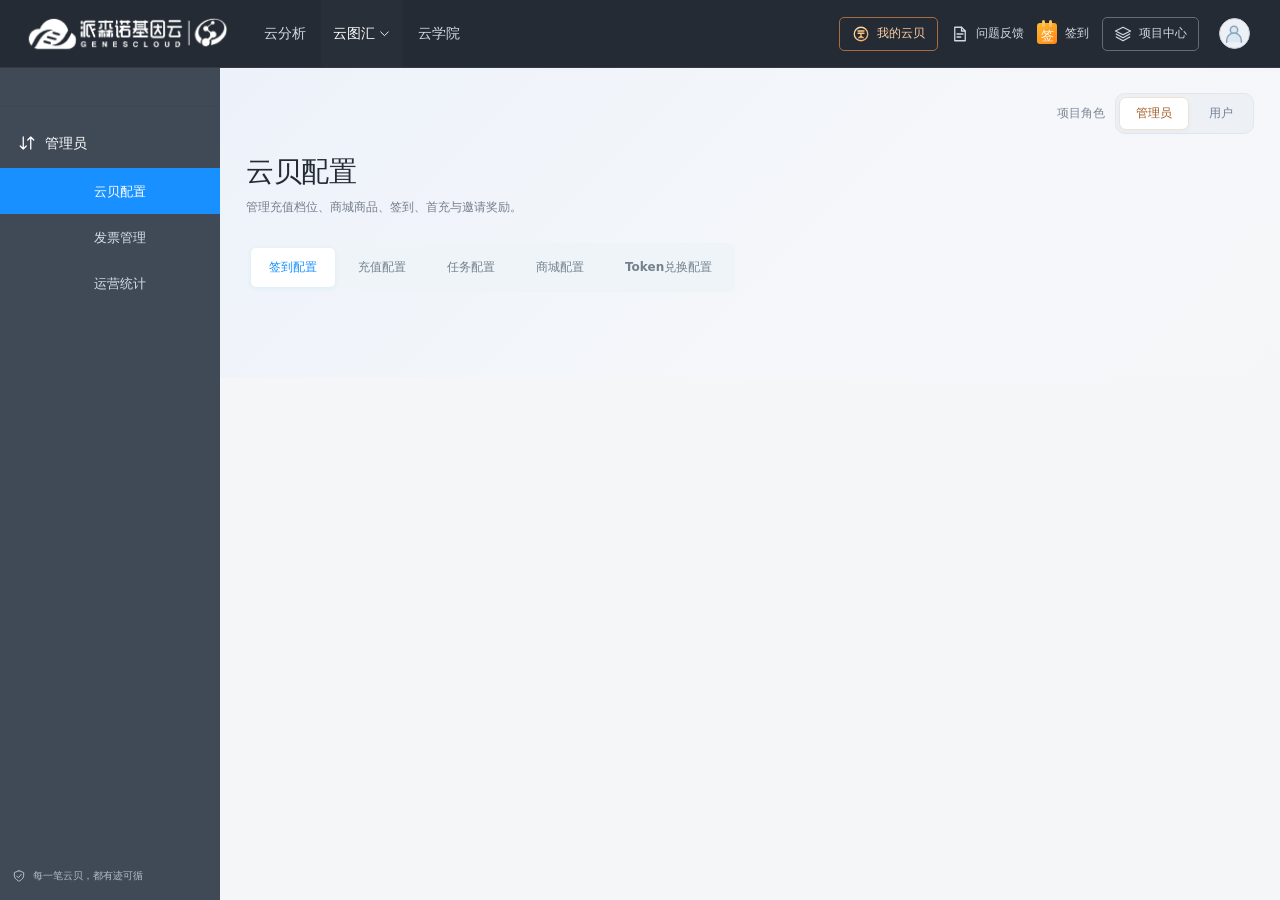
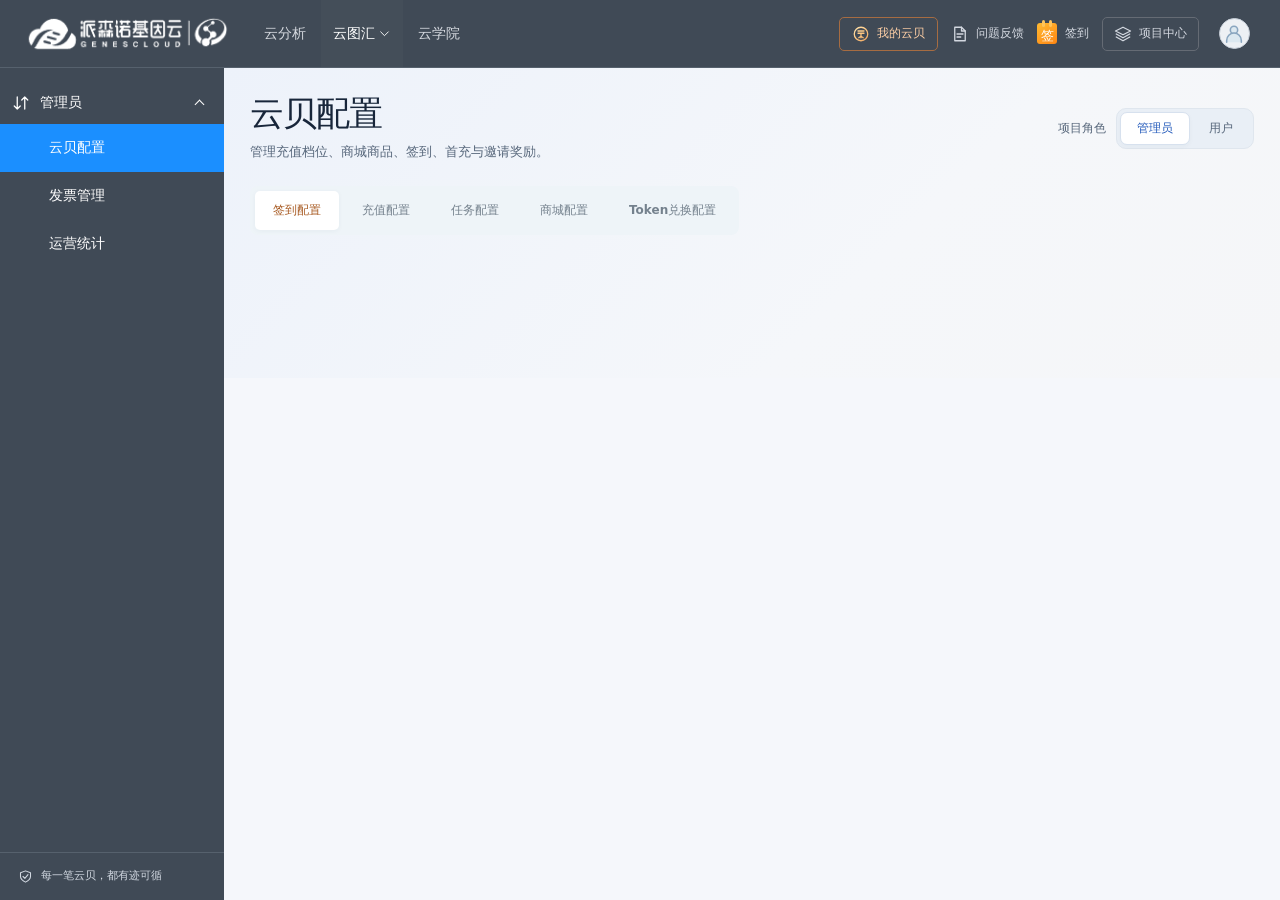
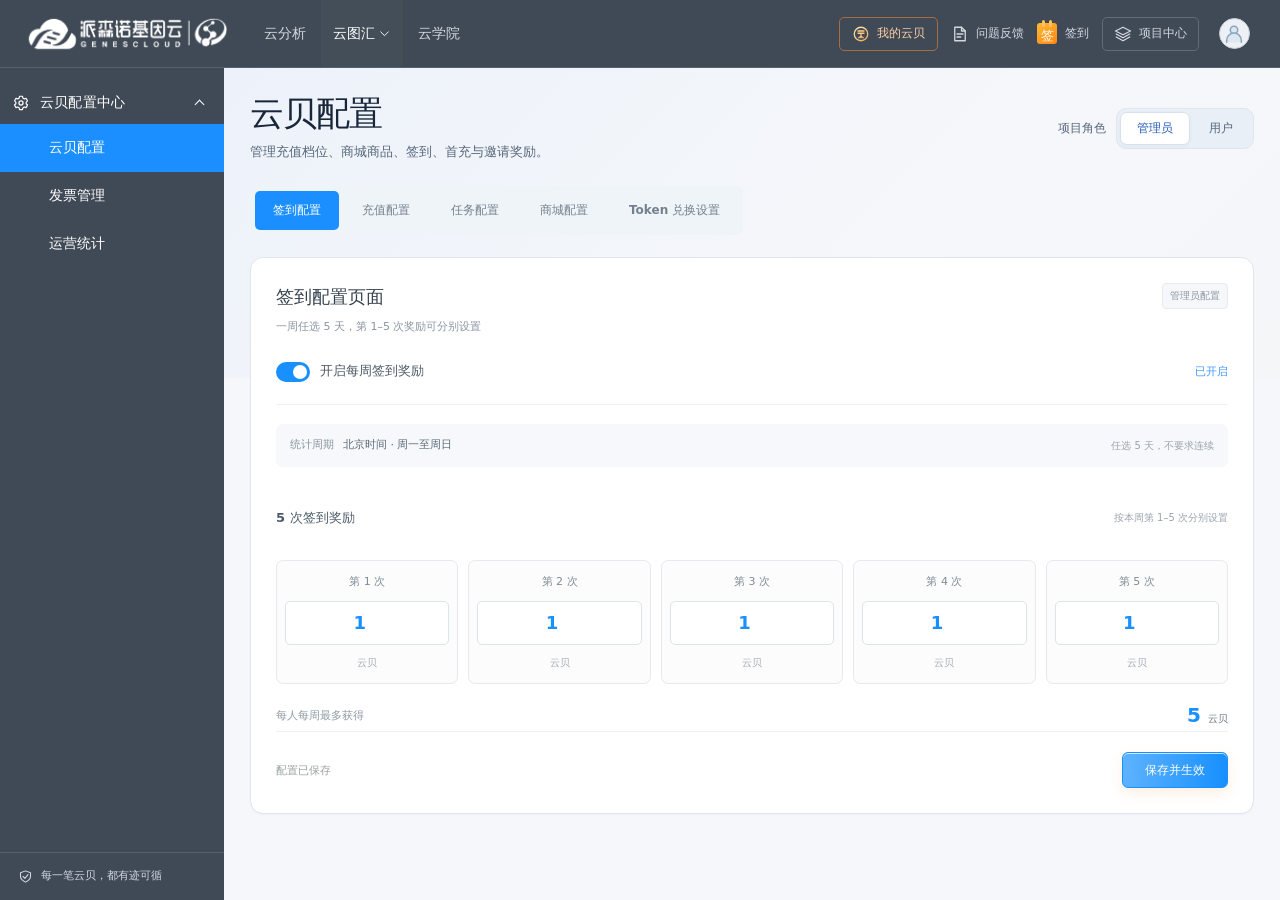
